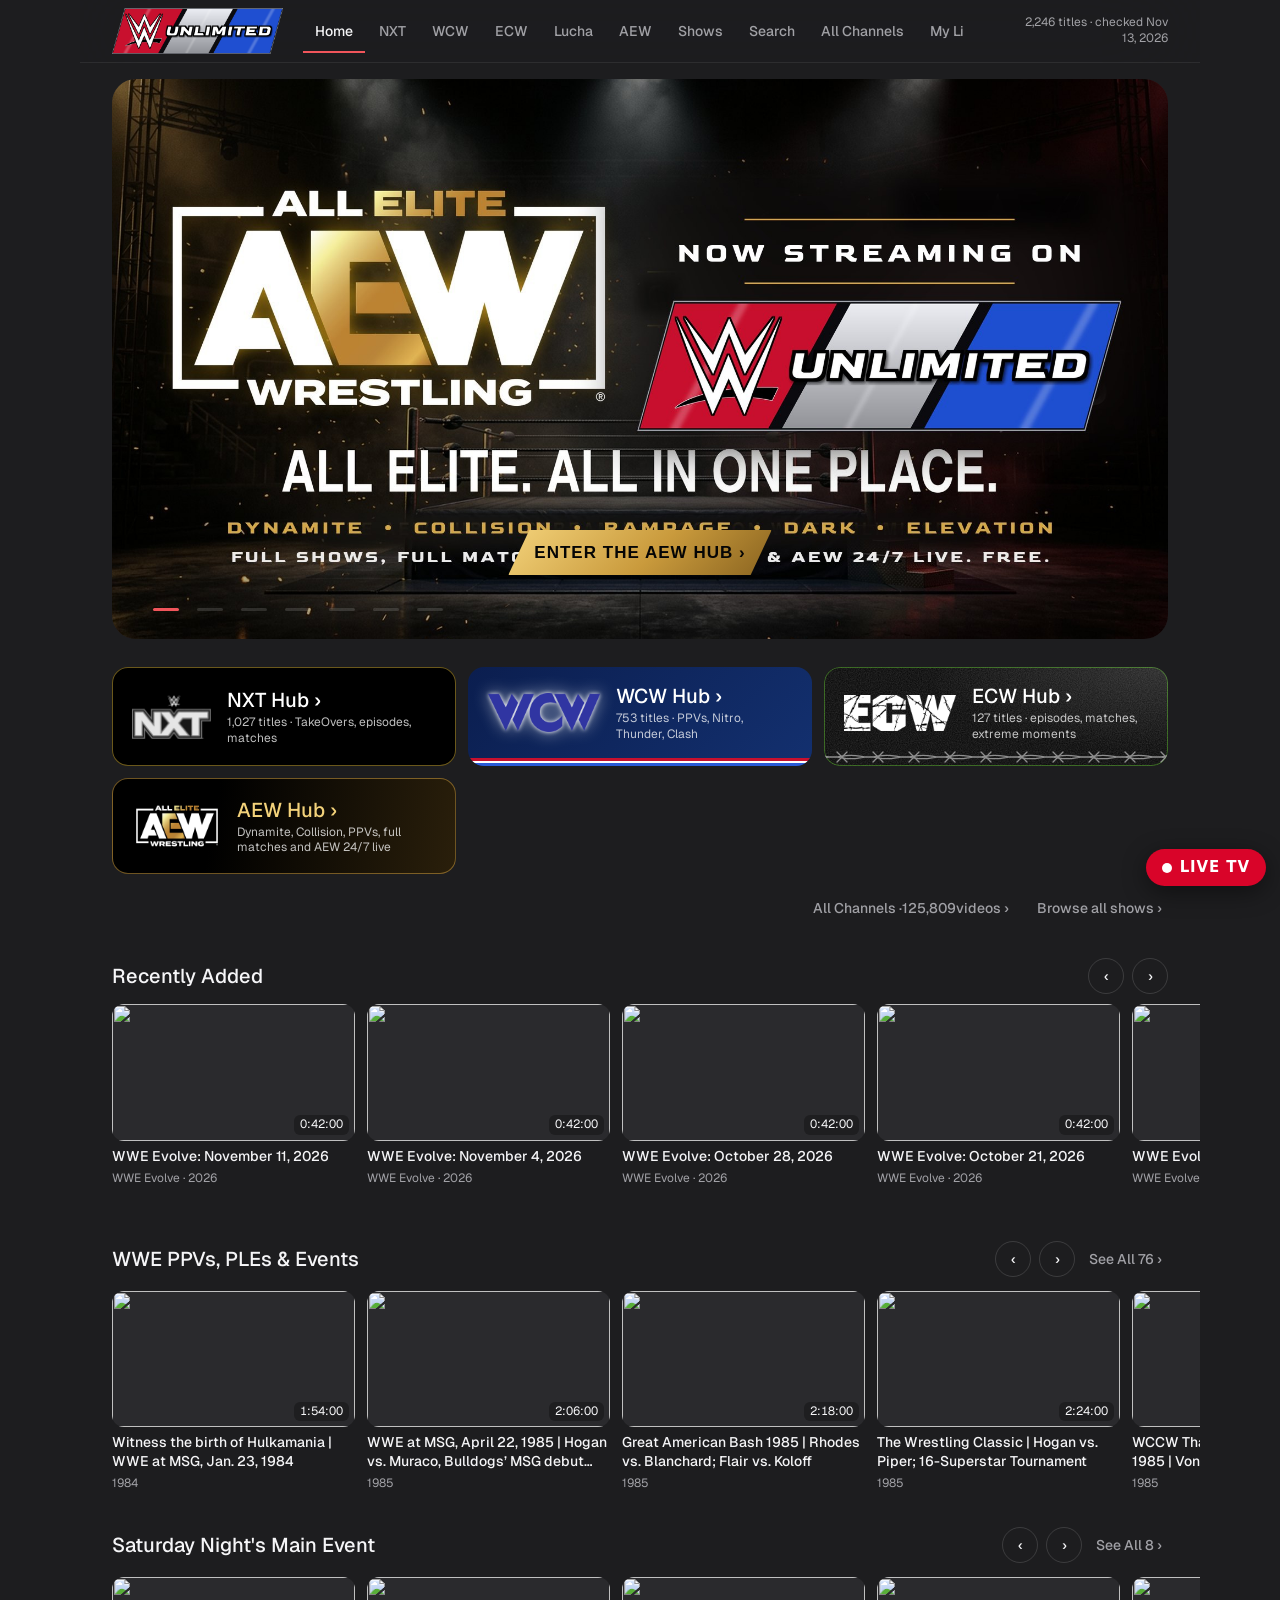
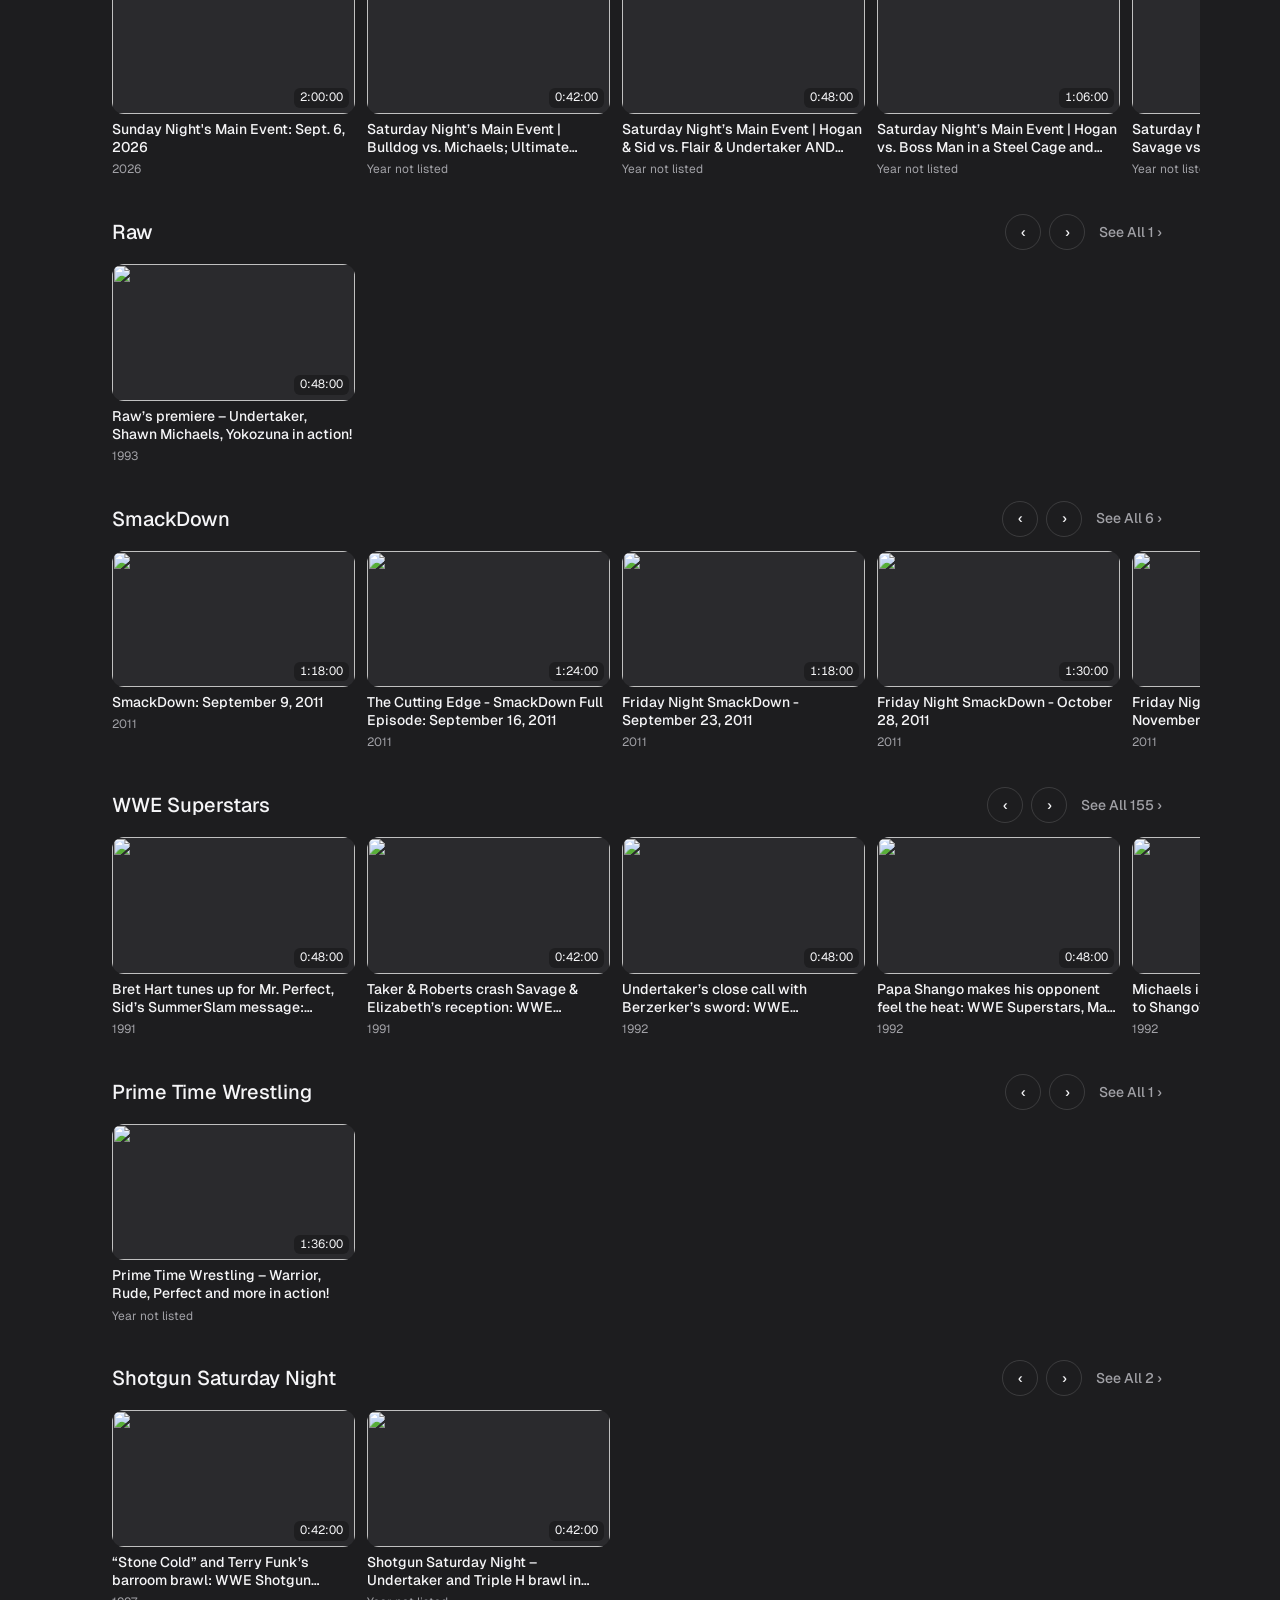
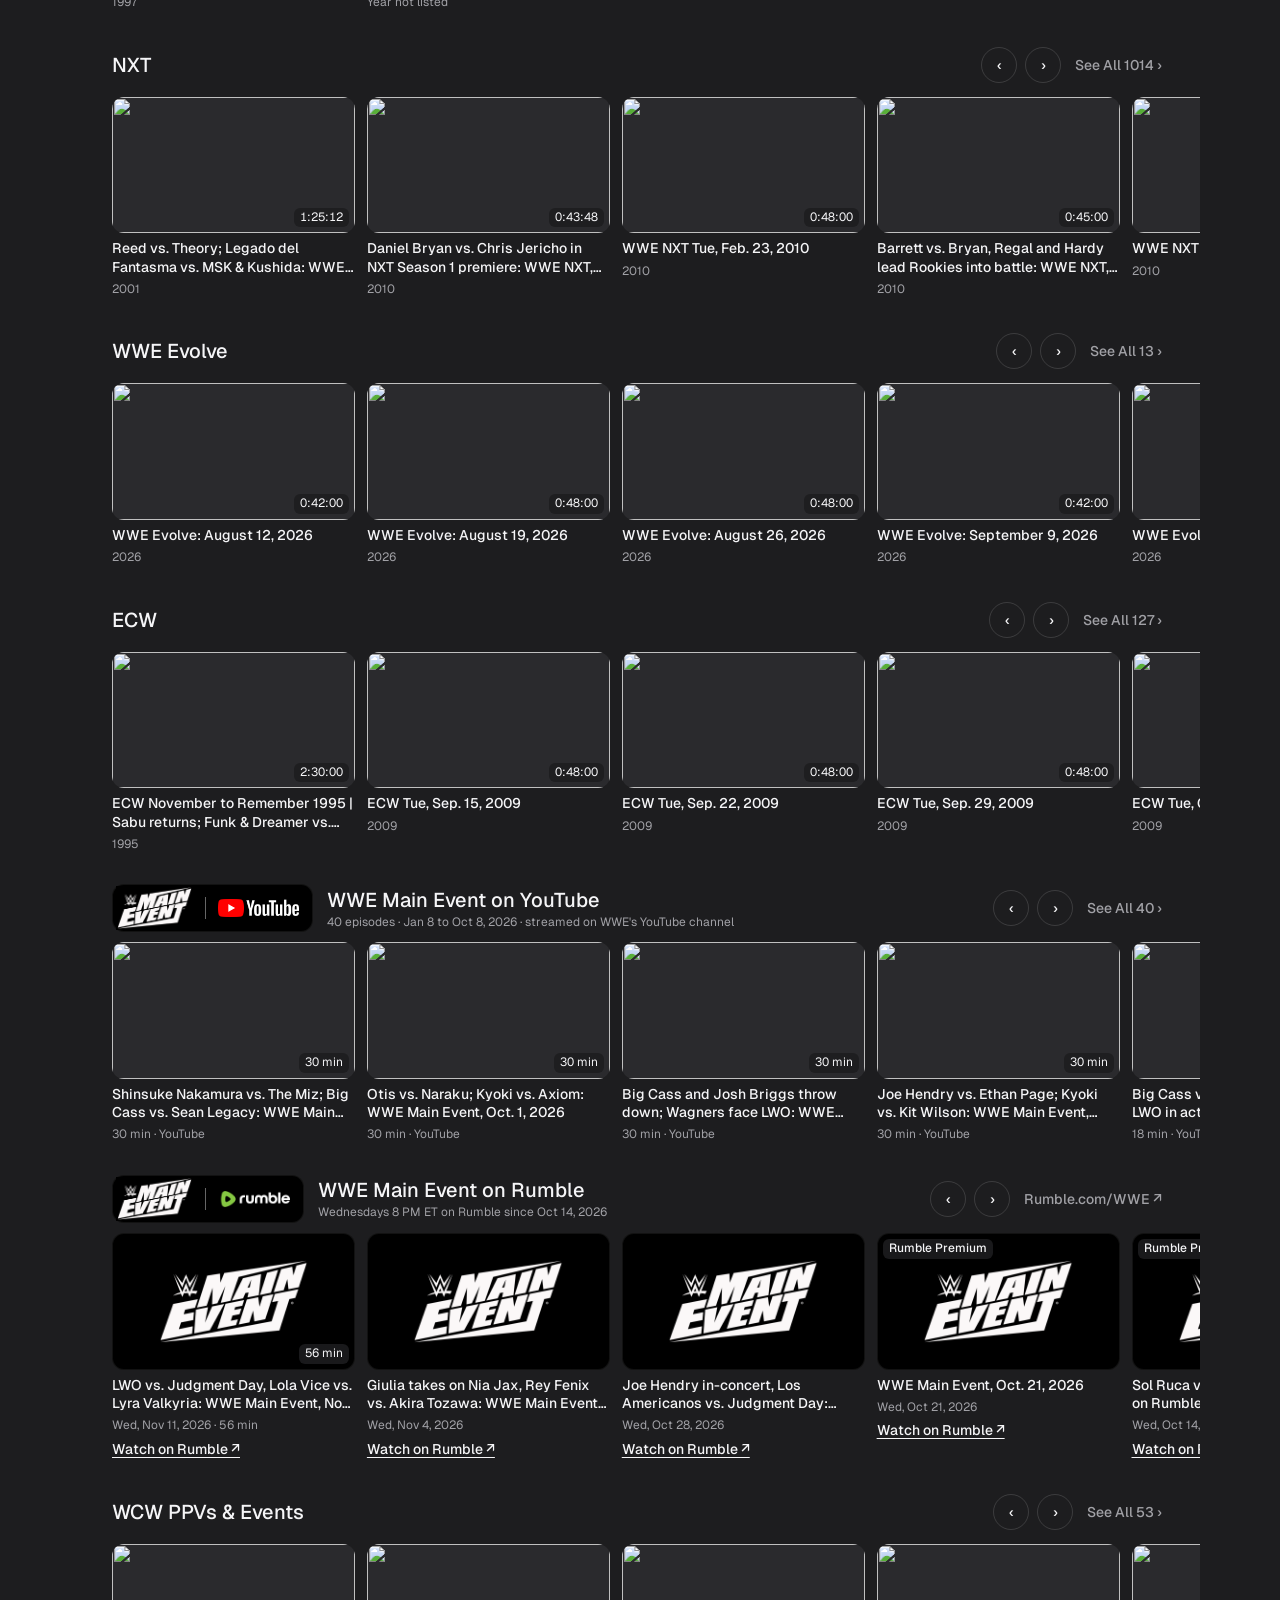
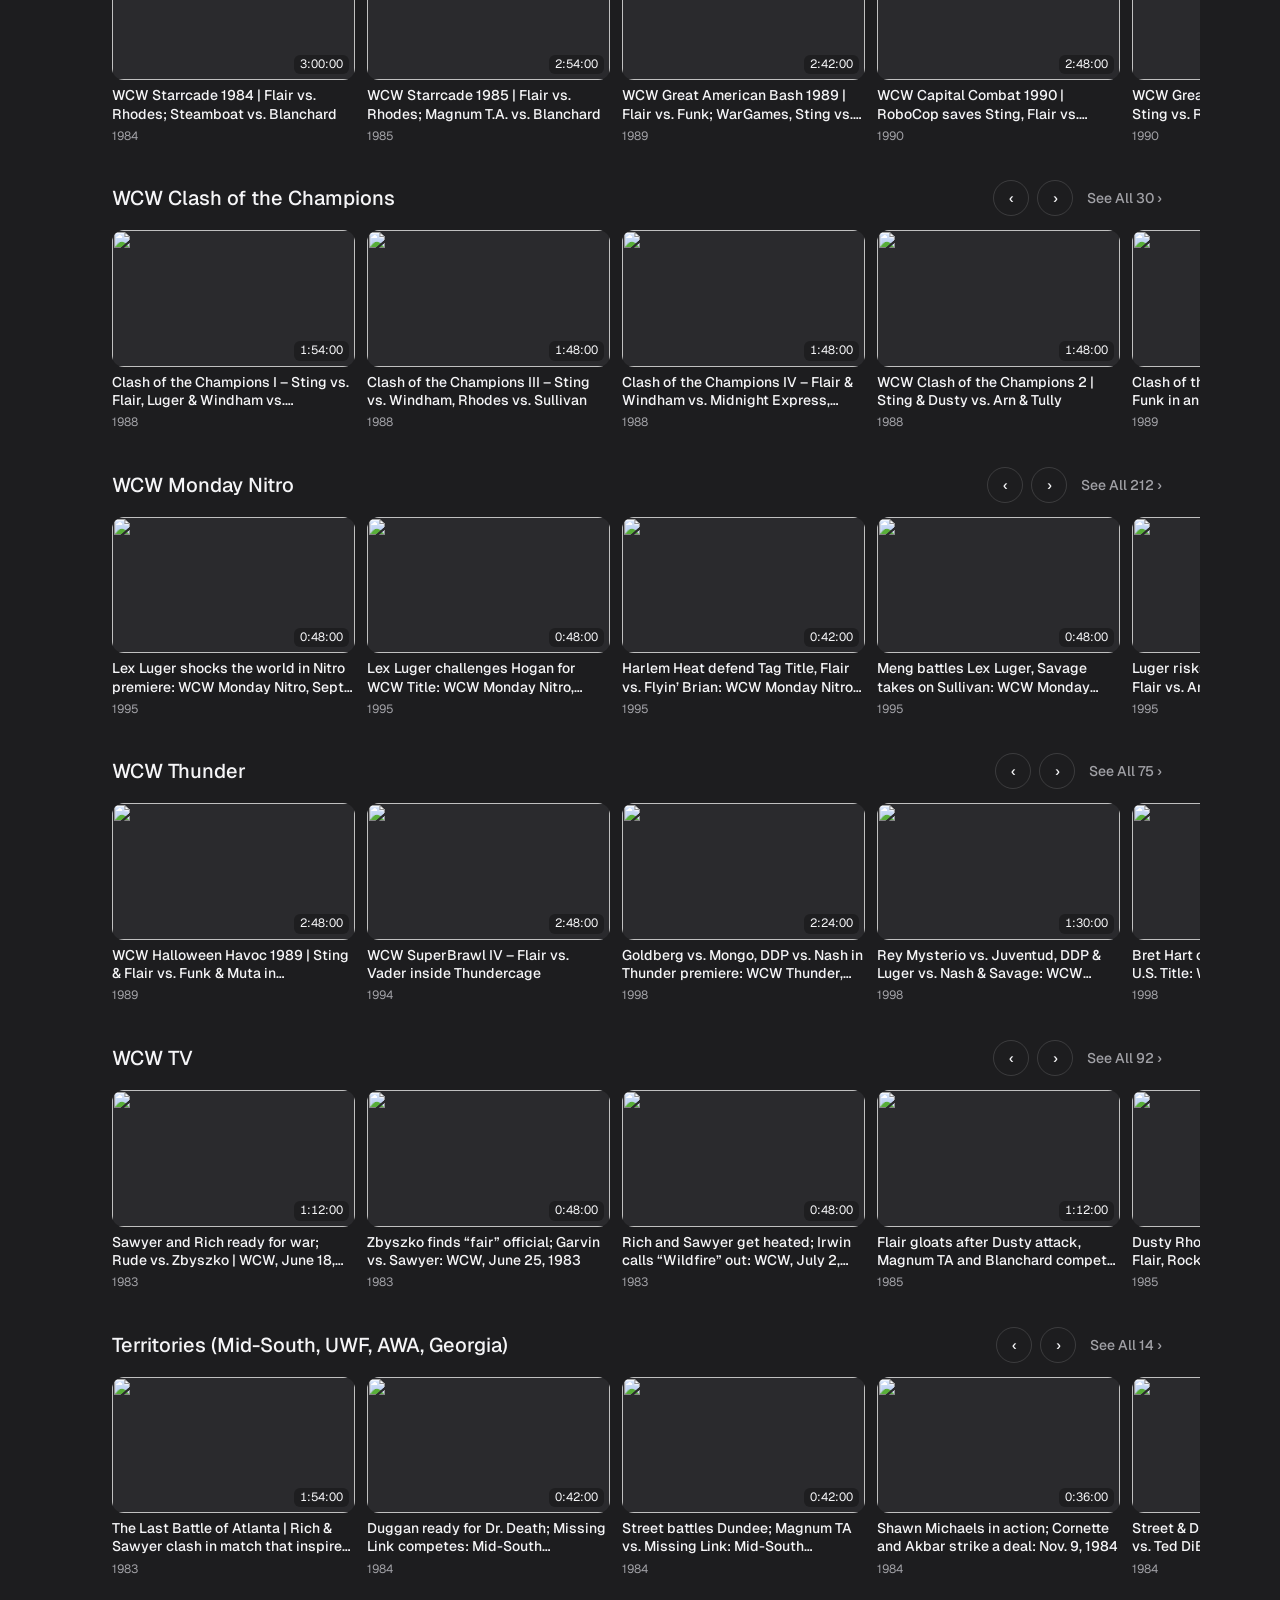
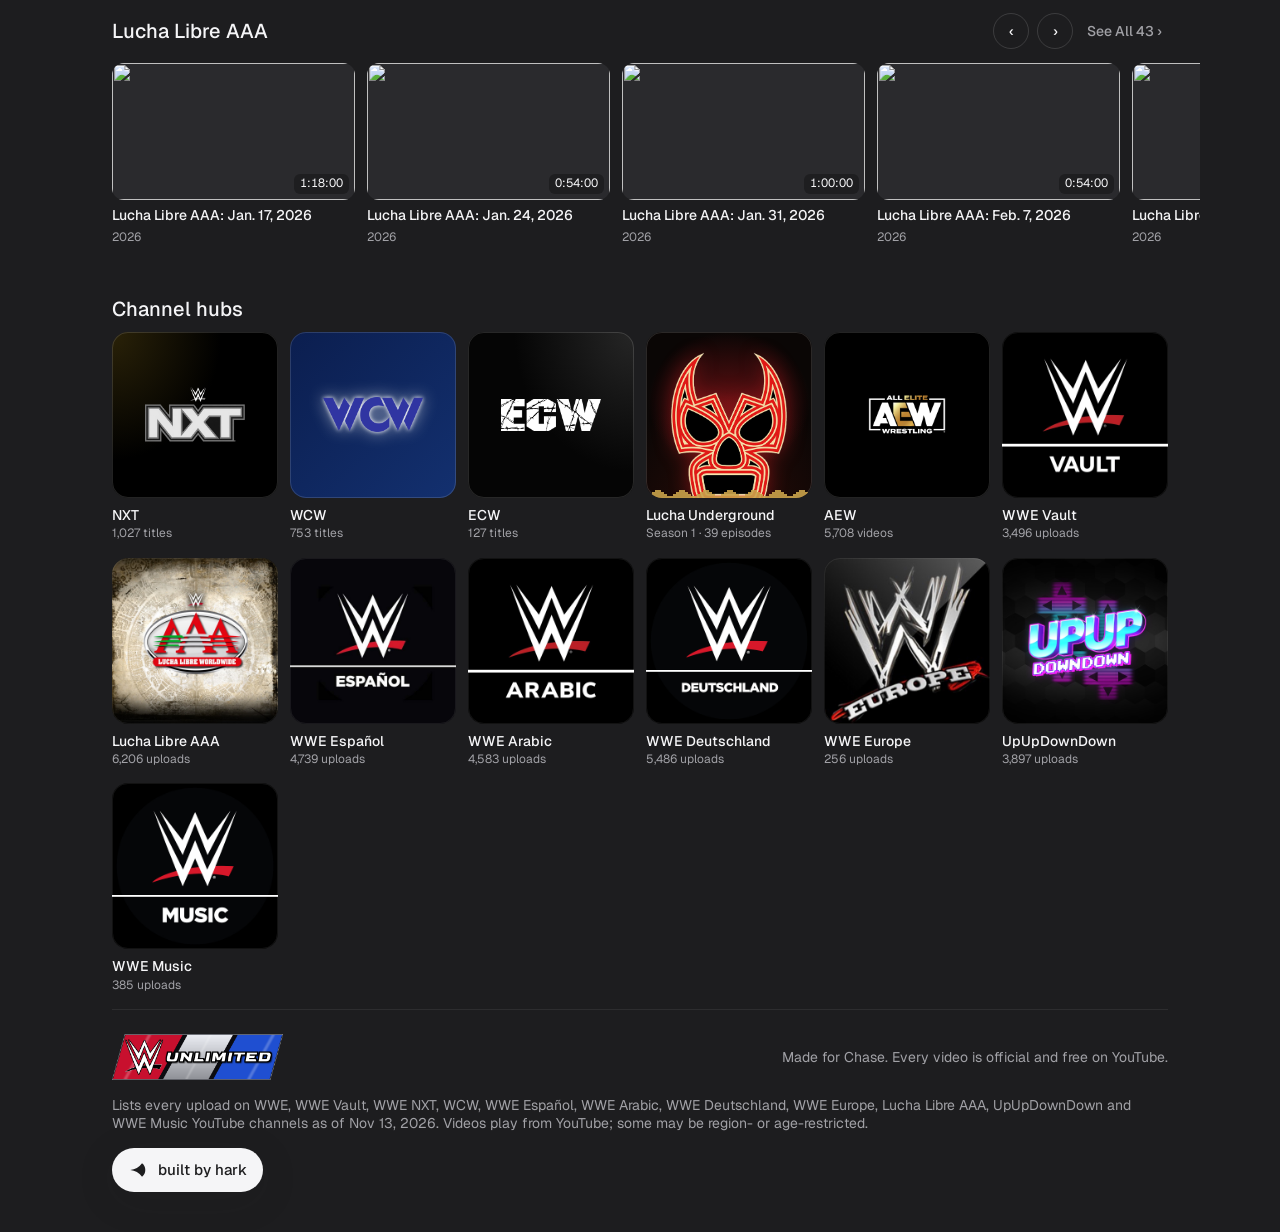
==== index.html @ 206589f8 "Update WWE Unlimited" ====
<!doctype html>
<html lang="en" data-theme="dark">
  <head>
    <meta charset="utf-8" />
    <meta name="viewport" content="width=device-width, initial-scale=1, viewport-fit=cover" />
    <title>WWE Unlimited</title>
    <link rel="icon" type="image/png" href="icon_new.png" />
    <link rel="apple-touch-icon" href="icon_new.png" />
    <link rel="apple-touch-icon" sizes="180x180" href="icon_new.png" />
    <meta name="apple-mobile-web-app-title" content="WWE Unlimited" />
    <meta name="apple-mobile-web-app-capable" content="yes" />
    <meta name="mobile-web-app-capable" content="yes" />
    <meta name="apple-mobile-web-app-status-bar-style" content="black-translucent" />
    <meta name="theme-color" content="#0b0b0f" />
    <link
      rel="manifest"
      href="data:application/manifest+json,%7B%22name%22%3A%22WWE%20Unlimited%22%2C%22short_name%22%3A%22WWE%20Unlimited%22%2C%22display%22%3A%22standalone%22%2C%22background_color%22%3A%22%230b0b0f%22%2C%22theme_color%22%3A%22%230b0b0f%22%2C%22icons%22%3A%5B%7B%22src%22%3A%22icon.png%22%2C%22sizes%22%3A%22512x512%22%2C%22type%22%3A%22image%2Fpng%22%7D%5D%7D"
    />
    <link rel="preconnect" href="https://fonts.googleapis.com" />
    <link rel="preconnect" href="https://fonts.gstatic.com" crossorigin />
    <link
      rel="stylesheet"
      href="https://fonts.googleapis.com/css2?family=Geist:wght@400;500;600&family=Geist+Mono:wght@400&display=swap"
    />
    <link rel="stylesheet" href="hark.css" />
    <link rel="stylesheet" href="hark-hero.css" />
    <style>
      :root { --x-red: var(--fill-system-red); --x-scrim: color-mix(in srgb, var(--fill-primary-on) 88%, transparent); --x-gap: clamp(16px, 4vw, 32px); }
      [hidden] { display: none !important; }
      .x-top { position: sticky; top: 0; z-index: 20; display: flex; align-items: center; gap: 20px; margin: -12px calc(var(--gutter) * -1) 0; padding: calc(env(safe-area-inset-top, 0px) + 8px) var(--gutter) 8px; background: var(--mat-agent); -webkit-backdrop-filter: var(--hark-blur); backdrop-filter: var(--hark-blur); border-bottom: 1px solid var(--stroke-secondary); }
      .x-logo { display: inline-flex; align-items: center; min-height: var(--tap); font: var(--weight-bold) 20px/1 var(--sans); letter-spacing: 0.06em; text-transform: uppercase; color: var(--x-red); text-decoration: none; white-space: nowrap; }
      .x-logo span { color: var(--text-primary); margin-right: 6px; }
      .x-wm { display: inline-flex; align-items: center; gap: 0.4em; font-weight: var(--weight-bold); letter-spacing: 0.06em; text-transform: uppercase; line-height: 1; white-space: nowrap; }
      .x-wm__img { display: block; flex: none; width: 1.6em; height: 1.6em; object-fit: contain; border-radius: 3px; }
      .x-logo .x-wm__img { width: 28px; height: 28px; }
      @media (min-width: 700px) { .x-logo .x-wm__img { width: 32px; height: 32px; } }
      .x-feat h1 .x-wm { color: var(--x-red); }
      .x-feat h1 .x-wm__img { width: 1.25em; height: 1.25em; }
      .x-foot-wm { font-size: 16px; color: var(--x-red); }
      .x-foot-wm .x-wm__img { width: 24px; height: 24px; }
      .x-nav { display: flex; gap: 2px; }
      .x-nav a { display: inline-flex; align-items: center; min-height: var(--tap); padding: 0 12px; font: var(--type-label); color: var(--text-secondary); text-decoration: none; border-radius: var(--r-s); }
      .x-nav a:hover { color: var(--text-primary); }
      .x-nav a[aria-current="page"] { color: var(--text-primary); box-shadow: inset 0 -2px 0 var(--x-red); border-radius: 0; }
      .x-count { margin-left: auto; font: var(--type-caption); color: var(--text-secondary); text-align: right; }
      .x-tabbar { display: none; }
      .x-spacer { display: none; }
      .x-view { display: grid; gap: 28px; min-width: 0; }
      /* featured hero */
      .x-feat { position: relative; min-height: clamp(400px, 52vw, 560px); display: flex; align-items: flex-end; border-radius: var(--r-l); overflow: hidden; background: var(--fill-tertiary); }
      .x-feat__bg img { position: absolute; inset: 0; width: 100%; height: 100%; object-fit: cover; opacity: 0; transition: opacity 0.9s var(--ease-out); }
      .x-feat__bg img.is-on { opacity: 1; }
      .x-feat::after { content: ""; position: absolute; inset: 0; background: linear-gradient(to top, var(--fill-primary-on) 2%, color-mix(in srgb, var(--fill-primary-on) 70%, transparent) 40%, transparent 78%), linear-gradient(to right, color-mix(in srgb, var(--fill-primary-on) 75%, transparent), transparent 65%); }
      .x-feat__copy { position: relative; z-index: 2; display: grid; gap: 10px; max-width: 620px; padding: var(--x-gap); padding-bottom: calc(var(--x-gap) + 28px); }
      .x-feat h1 { font: var(--type-display); }
      .x-tag { display: flex; align-items: center; gap: 8px; font: var(--type-tag); letter-spacing: 0.08em; text-transform: uppercase; color: var(--text-primary); }
      .x-tag::before { content: ""; flex: none; width: 3px; height: 12px; border-radius: 2px; background: var(--x-red); }
      .x-sub { font: var(--type-body); color: var(--text-secondary); }
      .x-meta { display: flex; flex-wrap: wrap; align-items: center; gap: 6px 10px; font: var(--type-small); color: var(--text-secondary); }
      .x-dots { position: absolute; z-index: 3; left: var(--x-gap); bottom: 8px; display: flex; }
      .x-dots button { display: grid; place-items: center; width: var(--tap); height: var(--tap); padding: 0; border: 0; background: none; cursor: pointer; }
      .x-dots button::before { content: ""; display: block; width: 26px; height: 3px; border-radius: 2px; background: var(--stroke-primary); }
      .x-dots button[aria-current="true"]::before { background: var(--x-red); }
      .x-acts { display: flex; flex-wrap: wrap; gap: 8px; margin-top: 6px; }
      .x-btn { display: inline-flex; align-items: center; gap: 8px; min-height: var(--tap); padding: 0 18px; border: 0; border-radius: var(--r-s); background: color-mix(in srgb, var(--fill-tertiary) 85%, transparent); color: var(--text-primary); font: var(--type-label); text-decoration: none; cursor: pointer; }
      .x-btn:hover { box-shadow: inset 0 0 0 100px var(--hover-wash); }
      .x-btn--play { background: var(--fill-primary); color: var(--text-primary-on); }
      .x-btn--play:hover { box-shadow: inset 0 0 0 100px var(--hover-wash-primary-on); }
      .x-btn:disabled { opacity: 0.4; cursor: default; box-shadow: none; }
      /* rows and cards */
      .x-shelf { display: grid; gap: 10px; min-width: 0; }
      .x-shelf__head { display: flex; align-items: center; gap: 8px; }
      .x-shelf__head h2 { font: var(--type-heading); margin-right: auto; }
      .x-see { display: inline-flex; align-items: center; min-height: var(--tap); padding: 0 6px; font: var(--type-label); color: var(--text-secondary); text-decoration: none; }
      .x-see:hover { color: var(--text-primary); }
      .x-arr { width: 36px; height: 36px; border: 1px solid var(--stroke-primary); border-radius: var(--r-pill); background: none; color: var(--text-primary); font: var(--type-label); cursor: pointer; }
      .x-arr:hover { box-shadow: inset 0 0 0 100px var(--hover-wash); }
      .x-rail { display: grid; grid-auto-flow: column; grid-auto-columns: clamp(200px, 23%, 250px); gap: 12px; overflow-x: auto; scroll-snap-type: x proximity; scrollbar-width: none; margin-inline: calc(var(--gutter) * -1); padding: 0 var(--gutter) 4px; scroll-padding-inline: var(--gutter); }
      .x-rail::-webkit-scrollbar { display: none; }
      .x-card { display: grid; gap: 6px; align-content: start; padding: 0; border: 0; background: none; color: inherit; font: inherit; text-align: left; cursor: pointer; scroll-snap-align: start; min-width: 0; }
      .x-thumb { position: relative; display: block; aspect-ratio: 16 / 9; border-radius: var(--r-s); overflow: hidden; background: var(--fill-tertiary); }
      .x-thumb img { width: 100%; height: 100%; object-fit: cover; transition: transform var(--dur-quick) var(--ease-out); }
      .x-card:hover .x-thumb img { transform: scale(1.04); }
      .x-card:hover .x-card__t { color: var(--x-red); }
      .x-rt { position: absolute; right: 6px; bottom: 6px; padding: 2px 6px; border-radius: 6px; background: var(--x-scrim); color: var(--text-primary); font: var(--type-caption); font-variant-numeric: tabular-nums; }
      .x-card__t { font: var(--type-label); display: -webkit-box; -webkit-line-clamp: 2; -webkit-box-orient: vertical; overflow: hidden; }
      .x-card__m { font: var(--type-caption); color: var(--text-secondary); }
      .x-grid { display: grid; grid-template-columns: repeat(auto-fill, minmax(200px, 1fr)); gap: 20px 12px; }
      .x-empty { padding: 32px 0; color: var(--text-secondary); }
      .x-h { font: var(--type-title); }
      /* shows */
      .x-tiles { display: grid; grid-template-columns: repeat(auto-fill, minmax(230px, 1fr)); gap: 12px; }
      .x-tile { position: relative; aspect-ratio: 16 / 9; padding: 0; border: 0; border-radius: var(--r-m); overflow: hidden; background: var(--fill-tertiary); color: var(--text-primary); text-align: left; cursor: pointer; }
      .x-tile img { position: absolute; inset: 0; width: 100%; height: 100%; object-fit: cover; }
      .x-tile::after { content: ""; position: absolute; inset: 0; background: linear-gradient(to top, var(--fill-primary-on) 5%, transparent 80%); }
      .x-tile:hover { box-shadow: inset 0 0 0 2px var(--x-red); }
      .x-tile > span { position: absolute; z-index: 1; left: 14px; right: 14px; bottom: 12px; display: grid; gap: 2px; font: var(--type-body-strong); }
      .x-tile small { font: var(--type-caption); color: var(--text-secondary); }
      /* show page */
      .x-banner { position: relative; min-height: 280px; display: flex; align-items: flex-end; border-radius: var(--r-l); overflow: hidden; background: var(--fill-tertiary); }
      .x-banner > img { position: absolute; inset: 0; width: 100%; height: 100%; object-fit: cover; }
      .x-banner::after { content: ""; position: absolute; inset: 0; background: linear-gradient(to top, var(--fill-primary-on) 5%, color-mix(in srgb, var(--fill-primary-on) 50%, transparent) 55%, transparent); }
      .x-banner__copy { position: relative; z-index: 1; display: grid; gap: 8px; padding: var(--x-gap); }
      .x-banner h1 { font: var(--type-display); }
      .x-chips { display: flex; gap: 6px; overflow-x: auto; scrollbar-width: none; padding-bottom: 2px; }
      .x-chips::-webkit-scrollbar { display: none; }
      .x-chip { flex: none; min-height: 36px; padding: 6px 14px; border: 1px solid var(--stroke-primary); border-radius: var(--r-pill); background: none; color: var(--text-primary); font: var(--type-tag); white-space: nowrap; cursor: pointer; }
      .x-chip:hover { box-shadow: inset 0 0 0 100px var(--hover-wash); }
      .x-chip[aria-pressed="true"] { background: var(--x-red); border-color: var(--x-red); color: var(--fill-primary-on); }
      .x-eps { list-style: none; margin: 0; padding: 0; display: grid; gap: 2px; }
      .x-ep { display: flex; align-items: center; gap: 6px; padding-right: 8px; border-radius: var(--r-m); }
      .x-ep:hover { background: var(--fill-tertiary); }
      .x-ep__main { flex: 1; min-width: 0; display: flex; align-items: center; gap: 14px; padding: 8px; border: 0; background: none; color: inherit; font: inherit; text-align: left; cursor: pointer; }
      .x-ep__n { flex: none; width: 28px; font: var(--type-label); color: var(--text-secondary); text-align: right; font-variant-numeric: tabular-nums; }
      .x-ep .x-thumb { flex: none; width: clamp(120px, 18vw, 180px); border-radius: 10px; }
      .x-ep__b { flex: 1; min-width: 0; display: grid; gap: 4px; }
      .x-ep__p { flex: none; display: grid; place-items: center; width: 36px; height: 36px; border-radius: var(--r-pill); background: var(--fill-primary); color: var(--text-primary-on); font-size: 12px; }
      .x-ic { flex: none; width: var(--tap); height: var(--tap); border: 1px solid var(--stroke-primary); border-radius: var(--r-pill); background: none; color: var(--text-primary); font: var(--type-label); cursor: pointer; }
      .x-ic:hover { box-shadow: inset 0 0 0 100px var(--hover-wash); }
      .x-search { width: 100%; min-height: 52px; padding: 0 18px; border: 1px solid var(--stroke-primary); border-radius: var(--r-m); background: var(--fill-tertiary); color: var(--text-primary); font: var(--type-body); }
      .x-search::placeholder { color: var(--text-secondary); }
      .x-search:focus { outline: 2px solid var(--x-red); outline-offset: 0; }
      .x-filters { display: grid; gap: 8px; }
      /* info sheet */
      .x-sheet { position: fixed; inset: 0; z-index: 90; display: grid; align-items: end; justify-items: center; }
      .x-sheet__scrim { position: absolute; inset: 0; background: color-mix(in srgb, var(--fill-primary-on) 72%, transparent); -webkit-backdrop-filter: blur(6px); backdrop-filter: blur(6px); }
      .x-sheet__panel { position: relative; width: min(100%, 860px); max-height: 92vh; overflow-y: auto; border: 1px solid var(--stroke-secondary); border-bottom: 0; border-radius: var(--r-l) var(--r-l) 0 0; background: var(--fill-primary-on); box-shadow: var(--hark-shadow); animation: x-up 260ms var(--ease-out); }
      @keyframes x-up { from { transform: translateY(48px); opacity: 0; } }
      .x-sheet__art { position: relative; aspect-ratio: 16 / 9; max-height: 48vh; overflow: hidden; }
      .x-sheet__art img { width: 100%; height: 100%; object-fit: cover; }
      .x-sheet__art::after { content: ""; position: absolute; inset: 0; background: linear-gradient(to top, var(--fill-primary-on) 3%, transparent 55%); }
      .x-x { position: absolute; z-index: 2; top: 12px; right: 12px; width: var(--tap); height: var(--tap); border: 0; border-radius: var(--r-pill); background: var(--mat-agent); color: var(--text-primary); font: var(--type-heading); line-height: 1; cursor: pointer; }
      .x-sheet__body { position: relative; z-index: 1; display: grid; gap: 12px; margin-top: -48px; padding: 0 var(--x-gap) calc(env(safe-area-inset-bottom, 0px) + 32px); min-width: 0; }
      .x-sheet__body h2 { font: var(--type-title); }
      .x-sheet__body h3 { font: var(--type-heading); margin-top: 16px; }
      .x-sheet .x-rail { margin-inline: calc(var(--x-gap) * -1); padding-inline: var(--x-gap); scroll-padding-inline: var(--x-gap); grid-auto-columns: 200px; }
      /* player */
      .x-player { position: fixed; inset: 0; z-index: 100; overflow-y: auto; background: var(--fill-primary-on); display: grid; justify-items: center; align-content: start; padding: calc(env(safe-area-inset-top, 0px) + 8px) 0 calc(env(safe-area-inset-bottom, 0px) + 32px); }
      .x-pl { width: min(100%, 1100px); display: grid; gap: 14px; min-width: 0; }
      .x-pl__top { display: flex; align-items: center; gap: 12px; padding-inline: var(--gutter); min-width: 0; }
      .x-pl__top > div { min-width: 0; }
      .x-pl__top h2 { font: var(--type-body-strong); overflow-wrap: anywhere; }
      .x-back { flex: none; width: var(--tap); height: var(--tap); border: 0; border-radius: var(--r-pill); background: var(--fill-tertiary); color: var(--text-primary); font: var(--type-heading); line-height: 1; cursor: pointer; }
      .x-back:hover { box-shadow: inset 0 0 0 100px var(--hover-wash); }
      .x-screen { display: flex; flex-direction: column; background: var(--fill-primary-on); }
      .x-stage { position: relative; aspect-ratio: 16 / 9; background: var(--fill-tertiary); overflow: hidden; }
      .x-stage iframe { position: absolute; inset: 0; width: 100%; height: 100%; border: 0; }
      .x-screen:fullscreen .x-stage, .x-player.is-theater .x-stage { flex: 1; aspect-ratio: auto; border-radius: 0; }
      .x-player.is-theater .x-screen { position: fixed; inset: 0; z-index: 5; }
      .x-pl__nav { display: flex; flex-wrap: wrap; align-items: center; gap: 8px 10px; padding-inline: var(--gutter); }
      .x-pl__yt { margin-left: auto; font: var(--type-small); }
      .x-note { padding-inline: var(--gutter); font: var(--type-small); color: var(--x-red); }
      .x-up { display: flex; align-items: center; gap: 14px; margin-inline: var(--gutter); padding: 12px; border-radius: var(--r-m); background: var(--fill-tertiary); }
      .x-up .x-thumb { flex: none; width: clamp(120px, 20vw, 200px); border-radius: 10px; }
      .x-up__b { flex: 1; min-width: 0; display: grid; gap: 4px; }
      .x-up__b .x-card__t { font: var(--type-body-strong); }
      @media (min-width: 700px) { .x-stage { border-radius: var(--r-m); } .x-screen { margin-inline: var(--gutter); } }
      @media (max-width: 699px) {
        .x-nav, .x-arr { display: none; }
        .x-tabbar { position: fixed; left: 0; right: 0; bottom: 0; z-index: 30; display: grid; grid-template-columns: repeat(4, 1fr); padding: 4px 4px calc(env(safe-area-inset-bottom, 0px) + 4px); background: var(--mat-agent); -webkit-backdrop-filter: var(--hark-blur); backdrop-filter: var(--hark-blur); border-top: 1px solid var(--stroke-secondary); }
        .x-tabbar a { display: grid; justify-items: center; align-content: center; gap: 2px; min-height: 52px; font: var(--type-caption); color: var(--text-secondary); text-decoration: none; }
        .x-tabbar svg { width: 22px; height: 22px; }
        .x-tabbar a[aria-current="page"] { color: var(--text-primary); }
        .x-tabbar a[aria-current="page"] svg { color: var(--x-red); }
        .x-spacer { display: block; height: 72px; }
        .x-rail { grid-auto-columns: 64%; }
        .x-grid { grid-template-columns: repeat(auto-fill, minmax(150px, 1fr)); }
        .x-chip { min-height: var(--tap); }
        .x-ep__n { display: none; }
        .x-ep__main { gap: 10px; padding: 6px 0; }
        .x-ep__p { display: none; }
        .x-feat__copy { padding-bottom: calc(var(--x-gap) + 32px); }
        .x-pl__yt { margin-left: 0; flex-basis: 100%; }
        .x-pl__nav .x-btn { flex: 1; justify-content: center; }
      }
      @media (prefers-reduced-motion: reduce) { .x-sheet__panel { animation: none; } .x-feat__bg img, .x-thumb img { transition: none; } }
      /* hubs: brand colors requested by the owner */
      body[data-hub="nxt"] { --x-red: #d4af37; }
      body[data-hub="wcw"] { --x-red: #e0313f; }
      .x-feat [data-h="title"] { font: var(--type-display); }
      .x-hub { position: relative; display: grid; gap: 8px; padding: clamp(20px, 4vw, 32px) var(--x-gap); border-radius: var(--r-l); overflow: hidden; color: #fff; }
      .x-hub__mark { justify-self: start; font: var(--weight-bold) clamp(56px, 11vw, 112px)/0.9 var(--sans); letter-spacing: -0.03em; }
      .x-hub__sub { font: var(--type-small); color: rgba(255, 255, 255, 0.75); }
      .x-hub--nxt { background: radial-gradient(120% 140% at 0% 0%, #2a2208, #000 55%); box-shadow: inset 0 0 0 1px rgba(212, 175, 55, 0.45); }
      .x-hub--nxt .x-hub__mark { color: #d4af37; }
      .x-hub--wcw { background: linear-gradient(135deg, #0b1e4f, #13306f); padding-bottom: calc(clamp(20px, 4vw, 32px) + 12px); }
      .x-hub__mark { line-height: 0; }
      .x-hub__mark img { display: block; height: clamp(56px, 11vw, 112px); width: auto; max-width: min(100%, 420px); object-fit: contain; }
      .x-hub--wcw::after, .x-promo--wcw::after { content: ""; position: absolute; left: 0; right: 0; bottom: 0; height: 12px; background: linear-gradient(to bottom, #c8102e 0 33%, #fff 33% 66%, #2a5bd7 66%); }
      .x-promos { display: grid; grid-template-columns: repeat(3, minmax(0, 1fr)); gap: 12px; }
      .x-promo { position: relative; overflow: hidden; display: flex; align-items: center; gap: 16px; min-height: 96px; padding: 16px 20px; border-radius: var(--r-m); color: #fff; text-decoration: none; }
      .x-promo:hover { box-shadow: inset 0 0 0 2px var(--promo, #fff); }
      .x-promo__mark { flex: none; display: block; height: 44px; width: auto; max-width: 112px; object-fit: contain; }
      .x-promo__b { display: grid; gap: 2px; min-width: 0; }
      .x-promo__b strong { font: var(--type-heading); }
      .x-promo__b small { font: var(--type-caption); color: rgba(255, 255, 255, 0.75); }
      .x-promo--nxt { --promo: #d4af37; background: #000; box-shadow: inset 0 0 0 1px rgba(212, 175, 55, 0.5); }
      .x-promo--wcw { --promo: #c8102e; background: linear-gradient(135deg, #0b1e4f, #13306f); padding-bottom: 24px; }
      .x-promo--wcw::after { height: 8px; }
      .x-browse { display: flex; justify-content: flex-end; margin-top: -16px; }
      /* real logos: ECW is black art, WCW royal blue, NXT light grey */
      .x-logo--ecw { filter: invert(1); }
      .x-logo--wcw { filter: drop-shadow(0 0 2px #fff) drop-shadow(0 0 8px rgba(255, 255, 255, 0.5)); }
      .x-tl { display: block; height: 22px; width: auto; max-width: 52px; object-fit: contain; opacity: 0.7; }
      .x-tabbar a[aria-current="page"] .x-tl { opacity: 1; }
      .x-tabbar a[aria-current="page"] { box-shadow: inset 0 2px 0 var(--x-red); }
      .x-tabbar .x-logo--wcw { filter: drop-shadow(0 0 1px #fff) drop-shadow(0 0 4px rgba(255, 255, 255, 0.5)); }
      /* ECW: black, gritty grey grain, toxic green accent, barbed wire */
      body[data-hub="ecw"] { --x-red: #7cff3a; }
      .x-hub--ecw, .x-promo--ecw { background-color: #050505; background-image: url("data:image/svg+xml,%3Csvg xmlns='http://www.w3.org/2000/svg' width='160' height='160'%3E%3Cfilter id='n'%3E%3CfeTurbulence type='fractalNoise' baseFrequency='.9' numOctaves='3' stitchTiles='stitch'/%3E%3CfeColorMatrix values='0 0 0 0 .5 0 0 0 0 .5 0 0 0 0 .5 0 0 0 .22 0'/%3E%3C/filter%3E%3Crect width='100%25' height='100%25' filter='url(%23n)'/%3E%3C/svg%3E"), radial-gradient(120% 140% at 100% 0%, #262626, #050505 60%); box-shadow: inset 0 0 0 1px rgba(124, 255, 58, 0.35); }
      .x-hub--ecw { padding-bottom: calc(clamp(20px, 4vw, 32px) + 14px); }
      .x-hub--ecw .x-hub__sub strong { color: #7cff3a; font-weight: var(--weight-medium); }
      .x-hub--ecw::after, .x-promo--ecw::after { content: ""; position: absolute; left: 0; right: 0; bottom: 4px; height: 14px; opacity: 0.85; background: url("data:image/svg+xml,%3Csvg xmlns='http://www.w3.org/2000/svg' width='36' height='14' fill='none' stroke='%23a3a3a3' stroke-width='1.3' stroke-linecap='round'%3E%3Cpath d='M0 6.2Q9 8 18 6.2T36 6.2M0 7.8Q9 6 18 7.8T36 7.8'/%3E%3Cpath d='M13 2l10 10M13 12l10-10'/%3E%3C/svg%3E") 0 0 / 36px 14px repeat-x; }
      .x-promo--ecw { --promo: #7cff3a; padding-bottom: 24px; }
      .x-promo--ecw::after { bottom: 2px; }
      .x-mine { display: none; flex: none; place-items: center; width: var(--tap); height: var(--tap); border-radius: var(--r-pill); color: var(--text-primary); text-decoration: none; }
      .x-mine svg { width: 22px; height: 22px; }
      .x-mine[aria-current="page"] { color: var(--x-red); }
      @media (max-width: 699px) { .x-tabbar { grid-template-columns: repeat(5, 1fr) !important; } .x-mine { display: grid; } .x-count { margin-left: auto; } }
      @media (max-width: 900px) { .x-promos { grid-template-columns: 1fr; } .x-promo { min-height: 80px; } }
      /* Survivor Series poster slide: keep the poster's right half (logo, date) clear */
      .x-feat.is-poster::after { background: linear-gradient(to right, var(--fill-primary-on) 0%, color-mix(in srgb, var(--fill-primary-on) 70%, transparent) 26%, transparent 50%); }
      .x-feat.is-poster .x-feat__copy { max-width: 46%; }
      .x-feat.is-poster [data-h="title"] { font: var(--type-title); font-weight: var(--weight-medium); }
      .x-feat__bg img.x-poster { object-position: right center; }
      @media (max-width: 699px) {
        .x-feat.is-poster { min-height: 0; padding-top: 56.25%; }
        .x-feat.is-poster .x-feat__bg img { bottom: auto; height: auto; aspect-ratio: 16 / 9; }
        .x-feat.is-poster::after { background: linear-gradient(to bottom, transparent 70%, var(--fill-primary-on)); }
        .x-feat.is-poster .x-feat__copy { max-width: none; }
      }
      .x-browse { gap: 4px 16px; flex-wrap: wrap; }
      .x-nav { min-width: 0; overflow-x: auto; scrollbar-width: none; }
      .x-nav::-webkit-scrollbar { display: none; }
      .x-nav a { flex: none; white-space: nowrap; }
      @media (min-width: 700px) and (max-width: 1099px) { .x-count { display: none; } .x-top { gap: 8px; } .x-nav a { padding: 0 8px; } }
      /* playlist view */
      .x-ssposter { position: relative; aspect-ratio: 16 / 9; border-radius: var(--r-l); overflow: hidden; background: var(--fill-tertiary); }
      .x-ssposter img { width: 100%; height: 100%; object-fit: cover; }
      .x-sshead { display: grid; gap: 10px; }
      .x-sshead h1 { font: var(--type-display); }
      .x-secnav { margin-top: 4px; }
      .x-sec { display: grid; gap: 8px; scroll-margin-top: 80px; }
      .x-sec .x-shelf__head h2 small { font: var(--type-label); color: var(--text-secondary); margin-left: 8px; }
      /* all channels */
      .x-lib-bar { display: grid; gap: 10px; }
      .x-lib-row { display: flex; flex-wrap: wrap; align-items: center; gap: 8px 16px; }
      .x-lib-row .x-chips { flex-wrap: wrap; overflow: visible; }
      .x-lt { position: absolute; left: 6px; top: 6px; padding: 2px 6px; border-radius: 6px; background: var(--x-scrim); color: var(--text-primary); font: var(--type-tag); }
      .x-lt--live { background: var(--x-red); color: var(--fill-primary-on); }
      .x-status { display: flex; align-items: center; gap: 10px; min-height: 24px; }
      .x-spin { width: 14px; height: 14px; border: 2px solid var(--stroke-primary); border-top-color: var(--x-red); border-radius: 50%; animation: x-spin 0.8s linear infinite; }
      @keyframes x-spin { to { transform: rotate(360deg); } }
      @media (prefers-reduced-motion: reduce) { .x-spin { animation: none; } }
      @media (max-width: 699px) { .x-tabbar { grid-template-columns: repeat(6, 1fr) !important; } }
      /* channel hubs: square logo badges */
      .x-chans { display: grid; grid-template-columns: repeat(auto-fill, minmax(150px, 1fr)); gap: 16px 12px; min-width: 0; }
      .x-chan { display: grid; gap: 8px; align-content: start; min-width: 0; color: var(--text-primary); text-decoration: none; }
      .x-chan__logo { display: block; width: 100%; aspect-ratio: 1; object-fit: cover; border-radius: var(--r-m); background: var(--fill-tertiary); box-shadow: inset 0 0 0 1px var(--stroke-secondary); outline: 1px solid var(--stroke-secondary); outline-offset: -1px; transition: transform var(--dur-quick) var(--ease-out); }
      .x-chan:hover .x-chan__logo { transform: scale(1.03); outline: 2px solid var(--x-red); outline-offset: 2px; }
      .x-chan__b { display: grid; gap: 2px; min-width: 0; }
      .x-chan__b strong { font: var(--type-label); font-weight: var(--weight-medium); overflow-wrap: anywhere; }
      .x-chan__b small { font: var(--type-caption); color: var(--text-secondary); }
      .x-chhead { display: flex; flex-wrap: wrap; align-items: center; gap: 16px 24px; min-width: 0; }
      .x-chhead img { flex: none; width: clamp(88px, 16vw, 144px); aspect-ratio: 1; object-fit: cover; border-radius: var(--r-l); outline: 1px solid var(--stroke-secondary); outline-offset: -1px; }
      .x-chhead__b { flex: 1 1 260px; min-width: 0; display: grid; gap: 8px; }
      .x-chhead h1 { font: var(--type-display); overflow-wrap: anywhere; }
      button.x-see { border: 0; background: none; cursor: pointer; }
      .x-chan__mark { display: grid; place-items: center; padding: 20%; overflow: hidden; }
      .x-chan__mark img { width: 100%; height: 100%; object-fit: contain; }
      .x-chan__mark--nxt { background: radial-gradient(120% 140% at 0% 0%, #2a2208, #000 55%); }
      .x-chan__mark--wcw { background: linear-gradient(135deg, #0b1e4f, #13306f); }
      .x-chan__mark--ecw { background: radial-gradient(120% 140% at 100% 0%, #262626, #050505 60%); }
      @media (max-width: 699px) { .x-chans { grid-template-columns: repeat(auto-fill, minmax(100px, 1fr)); gap: 14px 10px; } }
      /* Main Event: YouTube and Rumble sections */
      .x-me__head { display: flex; flex-wrap: wrap; align-items: center; gap: 10px 14px; min-width: 0; }
      .x-me__lock { flex: none; display: inline-flex; align-items: center; gap: 12px; height: 48px; padding: 0 14px 0 4px; border-radius: var(--r-s); background: #000; box-shadow: inset 0 0 0 1px var(--stroke-secondary); }
      .x-me__lock img { display: block; width: auto; object-fit: contain; }
      .x-me__lock .x-me__logo { height: 44px; }
      .x-me__lock .x-me__plat { height: 18px; max-width: 96px; }
      .x-me__div { width: 1px; height: 22px; background: rgba(255, 255, 255, 0.4); }
      .x-me__b { flex: 1 1 220px; min-width: 0; display: grid; gap: 2px; }
      .x-me__b h2 { font: var(--type-heading); overflow-wrap: anywhere; }
      .x-me__b p { font: var(--type-caption); color: var(--text-secondary); }
      .x-me__acts { display: flex; flex-wrap: wrap; align-items: center; gap: 8px; }
      a.x-card { text-decoration: none; }
      .x-thumb.x-me__art { display: grid; place-items: center; background: #000; box-shadow: inset 0 0 0 1px var(--stroke-secondary); }
      .x-thumb.x-me__art img { width: 64%; height: 64%; object-fit: contain; }
      .x-me__cta { font: var(--type-label); color: var(--text-primary); text-decoration: underline; text-underline-offset: 3px; }
      .x-card:hover .x-me__cta { color: var(--x-red); }
      .x-me-view .x-grid { min-width: 0; }
      @media (max-width: 699px) { .x-me__lock { height: 44px; } .x-me__lock .x-me__logo { height: 40px; } .x-me__lock .x-me__plat { height: 16px; } }
      /* CW:wwe_cw */
      .x-cw__head { margin-right: auto; }
      .x-cw__head h2 { margin: 0; }
      .x-cw__head p { margin: 2px 0 0; font: var(--type-body); color: var(--text-secondary); }
      .x-cw__it { position: relative; display: grid; scroll-snap-align: start; min-width: 0; }
      .x-cw__bar { position: absolute; left: 0; right: 0; bottom: 0; height: 4px; background: rgba(0, 0, 0, .55); z-index: 2; }
      .x-cw__bar i { display: block; height: 100%; background: var(--x-red, #e10600); }
      .x-cw__x { position: absolute; top: 6px; right: 6px; z-index: 3; width: 28px; height: 28px; padding: 0; border-radius: 50%; border: 1px solid rgba(255, 255, 255, .7); background: rgba(0, 0, 0, .72); color: #fff; font: 700 16px/1 sans-serif; cursor: pointer; }
      .x-cw__x:hover, .x-cw__x:focus-visible { background: #000; }
    </style>
      <link rel="stylesheet" id="lu-css" href="lucha.css" />
  <style id="aew-css">.x-feat.is-art .x-feat__copy{visibility:hidden}.x-feat.is-art::after{background:none}.x-feat.is-art .eotn-strap{display:none}</style>
      <link rel="stylesheet" id="aw-css" href="aew.css" />
  <style id="brand-css">.x-wm__logo{display:block;height:40px;width:auto;max-width:62vw}@media(min-width:900px){.x-wm__logo{height:46px}}</style>
<script id="eotn-data">window.EOTN_EVENTS=[[1794790800, "n5xNQPgR4Fg", "WWE Backlash 2008", 10132], [1794877200, "kJRzqQwZ7po", "WCW Halloween Havoc 1998", 11287], [1794963600, "uAUkvxxbNdM", "WWE NXT Feb. 23 & Mar. 2, 2010 Back-to-Back \u00b7 Part 1: Feb. 23", 2773], [1794966373, "Pr5_wHR2nyQ", "WWE NXT Feb. 23 & Mar. 2, 2010 Back-to-Back \u00b7 Part 2: Mar. 2", 2773], [1795050000, "8wgfRDzr-ZM", "WWE Starrcade 2018", 9246]];</script>
<style id="eotn-hero-css">.x-feat__bg img.x-eotn{object-position:center}.x-feat [data-h="tag"].is-eotn{color:#d4a017;letter-spacing:.14em}.x-feat .pill.is-live{background:#d90429;color:#fff}.eotn-strap{position:absolute;top:clamp(12px,2.2vw,22px);right:clamp(12px,2.2vw,22px);z-index:3;display:flex;align-items:stretch;font-family:Impact,"Arial Black","Helvetica Neue",Arial,sans-serif;text-transform:uppercase;font-style:italic;line-height:1;box-shadow:0 6px 22px rgba(0,0,0,.55);transform:skewX(-8deg);pointer-events:none}.eotn-strap[hidden]{display:none}.eotn-strap span{padding:.5em .75em;font-size:clamp(15px,2vw,26px);letter-spacing:.02em}.eotn-strap .a{background:#fff;color:#111}.eotn-strap .b{background:#d90429;color:#fff}.eotn-strap .b b{color:#ffd23f;font-weight:inherit}</style>
</head>
  <body>
    <div class="page" id="top">
      <header class="x-top">
        <a class="x-logo x-wm" href="#home" aria-label="WWE Unlimited home"><img class="x-wm__logo" src="unlimited_logo.png" alt="WWE Unlimited" /></a>
        <nav class="x-nav" aria-label="Main">
          <a href="#home" data-tab="home">Home</a>
          <a href="#nxt" data-tab="nxt">NXT</a>
          <a href="#wcw" data-tab="wcw">WCW</a>
          <a href="#ecw" data-tab="ecw">ECW</a>
          <a href="#lucha" data-tab="lucha">Lucha</a>
          <a href="#aew" data-tab="aew">AEW</a>
          <a href="#shows" data-tab="shows">Shows</a>
          <a href="#search" data-tab="search">Search</a>
          <a href="#all" data-tab="all">All Channels</a>
          <a href="#list" data-tab="list">My List</a>
        </nav>
        <p class="x-count"><span class="x-total">All</span> titles · checked Nov 13, 2026</p>
        <a class="x-mine" href="#list" data-tab="list" aria-label="My List"><svg viewBox="0 0 24 24" fill="none" stroke="currentColor" stroke-width="1.8" aria-hidden="true"><path d="M6 3.5h12v17l-6-4.2-6 4.2z" /></svg></a>
      </header>
      <main class="main">
        <div class="x-view" id="v-home">
          <section class="x-feat" data-hero="home" aria-roledescription="carousel" aria-label="Featured events"><div class="eotn-strap" hidden aria-hidden="true"><span class="a">Streams</span><span class="b" data-strap></span></div>
            <div class="x-feat__bg" data-h="bg"><img class="x-poster x-aew" id="aew-poster" src="aew_now.jpg" alt="AEW now streaming on WWE Unlimited" /><img class="x-poster x-eotn" id="eotn-poster" src="" alt="Event of the Night" /><img class="x-poster" id="ss-poster" src="survivor_series_2026_poster.jpg" alt="Survivor Series: WarGames, Houston, Saturday November 28: Roman Reigns behind the cage" /></div>
            <div class="x-feat__copy">
              <p class="x-tag" data-h="tag">Featured</p>
              <h1 data-h="title"><span class="x-wm"><img class="x-wm__logo" src="unlimited_logo.png" alt="WWE Unlimited" /></span></h1>
              <p class="x-sub" data-h="sub">Full events and episodes, free and official on WWE's YouTube channels.</p>
              <p class="x-meta" data-h="meta"></p>
              <div class="x-acts">
                <button type="button" class="x-btn x-btn--play" data-h="play">&#9654; Play</button>
                <button type="button" class="x-btn" data-h="info">&#9432; More Info</button>
                <button type="button" class="x-btn" data-h="list">+ My List</button>
              </div>
            </div>
            <div class="x-dots" data-h="dots" role="group" aria-label="Choose featured event"></div>
          </section>
          <section class="x-shelf" id="cw" aria-labelledby="cw-h" hidden></section>
          <div class="x-promos">
            <a class="x-promo x-promo--nxt" href="#nxt"><img class="x-promo__mark" src="nxt.png" alt="NXT" /><span class="x-promo__b"><strong>NXT Hub &rsaquo;</strong><small><span data-hubcount="NXT"></span> titles · TakeOvers, episodes, matches</small></span></a>
            <a class="x-promo x-promo--wcw" href="#wcw"><img class="x-promo__mark x-logo--wcw" src="wcw.png" alt="WCW" /><span class="x-promo__b"><strong>WCW Hub &rsaquo;</strong><small><span data-hubcount="WCW"></span> titles · PPVs, Nitro, Thunder, Clash</small></span></a>
            <a class="x-promo x-promo--ecw" href="#ecw"><img class="x-promo__mark x-logo--ecw" src="ecw.png" alt="ECW" /><span class="x-promo__b"><strong>ECW Hub &rsaquo;</strong><small><span data-hubcount="ECW"></span> titles · episodes, matches, extreme moments</small></span></a>
            <a class="x-promo x-promo--aew" href="#aew" data-aw-promo style="background:linear-gradient(100deg,#000 30%,#2a1f0b);border:1px solid rgba(201,154,60,.55)"><img class="x-promo__mark" src="aew_logo.png" alt="AEW" style="filter:none" /><span class="x-promo__b"><strong style="color:#f3d27a">AEW Hub &rsaquo;</strong><small>Dynamite, Collision, PPVs, full matches and AEW 24/7 live</small></span></a>
          </div>
          <p class="x-browse"><a class="x-see" href="#all">All Channels · <span data-libtotal>125,652</span> videos &rsaquo;</a><a class="x-see" href="#shows">Browse all shows &rsaquo;</a></p>
          <div id="home-rows" class="x-view"></div>
          <section class="x-shelf" aria-labelledby="chans-h">
            <div class="x-shelf__head"><h2 id="chans-h">Channel hubs</h2></div>
            <div class="x-chans">
              <a class="x-chan" href="#nxt"><span class="x-chan__logo x-chan__mark x-chan__mark--nxt"><img src="nxt.png" alt="NXT logo" /></span><span class="x-chan__b"><strong>NXT</strong><small><span data-hubcount="NXT"></span> titles</small></span></a>
              <a class="x-chan" href="#wcw"><span class="x-chan__logo x-chan__mark x-chan__mark--wcw"><img class="x-logo--wcw" src="wcw.png" alt="WCW logo" /></span><span class="x-chan__b"><strong>WCW</strong><small><span data-hubcount="WCW"></span> titles</small></span></a>
              <a class="x-chan" href="#ecw"><span class="x-chan__logo x-chan__mark x-chan__mark--ecw"><img class="x-logo--ecw" src="ecw.png" alt="ECW logo" /></span><span class="x-chan__b"><strong>ECW</strong><small><span data-hubcount="ECW"></span> titles</small></span></a>
              <a class="x-chan" href="#lucha" data-lu-tile><span class="x-chan__logo x-chan__mark x-chan__mark--lucha"><img src="lucha_mask.png" alt="Lucha Underground logo" /></span><span class="x-chan__b"><strong>Lucha Underground</strong><small>Season 1 · 39 episodes</small></span></a>
              <a class="x-chan" href="#aew" data-aw-tile><span class="x-chan__logo x-chan__mark x-chan__mark--aew"><img src="aew_logo.png" alt="AEW logo" /></span><span class="x-chan__b"><strong>AEW</strong><small><span data-aw-count></span> videos</small></span></a>
              <a class="x-chan" href="#ch/WWEVault"><img class="x-chan__logo" data-chlogo="WWEVault" src="WWEVault.jpg" alt="WWE Vault logo" /><span class="x-chan__b"><strong>WWE Vault</strong><small><span data-chcount="WWEVault">3,488</span> uploads</small></span></a>
              <a class="x-chan" href="#ch/luchalibreaaatv"><img class="x-chan__logo" data-chlogo="luchalibreaaatv" src="luchalibreaaatv.jpg" alt="Lucha Libre AAA logo" /><span class="x-chan__b"><strong>Lucha Libre AAA</strong><small><span data-chcount="luchalibreaaatv">6,193</span> uploads</small></span></a>
              <a class="x-chan" href="#ch/WWEEspanol"><img class="x-chan__logo" data-chlogo="WWEEspanol" src="WWEEspanol.jpg" alt="WWE Español logo" /><span class="x-chan__b"><strong>WWE Español</strong><small><span data-chcount="WWEEspanol">4,724</span> uploads</small></span></a>
              <a class="x-chan" href="#ch/WWEArabic"><img class="x-chan__logo" data-chlogo="WWEArabic" src="WWEArabic.jpg" alt="WWE Arabic logo" /><span class="x-chan__b"><strong>WWE Arabic</strong><small><span data-chcount="WWEArabic">4,560</span> uploads</small></span></a>
              <a class="x-chan" href="#ch/WWEDeutschland"><img class="x-chan__logo" data-chlogo="WWEDeutschland" src="WWEDeutschland.jpg" alt="WWE Deutschland logo" /><span class="x-chan__b"><strong>WWE Deutschland</strong><small><span data-chcount="WWEDeutschland">5,484</span> uploads</small></span></a>
              <a class="x-chan" href="#ch/WWEFansNationEurope"><img class="x-chan__logo" data-chlogo="WWEFansNationEurope" src="WWEFansNationEurope.jpg" alt="WWE Europe logo" /><span class="x-chan__b"><strong>WWE Europe</strong><small><span data-chcount="WWEFansNationEurope">256</span> uploads</small></span></a>
              <a class="x-chan" href="#ch/UpUpDownDown"><img class="x-chan__logo" data-chlogo="UpUpDownDown" src="UpUpDownDown.jpg" alt="UpUpDownDown logo" /><span class="x-chan__b"><strong>UpUpDownDown</strong><small><span data-chcount="UpUpDownDown">3,897</span> uploads</small></span></a>
              <a class="x-chan" href="#ch/WWEMusic"><img class="x-chan__logo" data-chlogo="WWEMusic" src="WWEMusic.jpg" alt="WWE Music logo" /><span class="x-chan__b"><strong>WWE Music</strong><small><span data-chcount="WWEMusic">381</span> uploads</small></span></a>
            </div>
          </section>
        </div>

        <div class="x-view" id="v-nxt" hidden>
          <header class="x-hub x-hub--nxt">
            <h1 class="x-hub__mark"><img src="nxt.png" alt="NXT" /></h1>
            <p class="x-hub__sub"><span data-hubcount="NXT"></span> titles · TakeOvers, weekly episodes, full matches and more</p>
          </header>
          <section class="x-feat" data-hero="nxt" aria-roledescription="carousel" aria-label="Featured NXT events">
            <div class="x-feat__bg" data-h="bg"></div>
            <div class="x-feat__copy">
              <p class="x-tag" data-h="tag">Featured</p>
              <h2 data-h="title"></h2>
              <p class="x-sub" data-h="sub"></p>
              <p class="x-meta" data-h="meta"></p>
              <div class="x-acts">
                <button type="button" class="x-btn x-btn--play" data-h="play">&#9654; Play</button>
                <button type="button" class="x-btn" data-h="info">&#9432; More Info</button>
                <button type="button" class="x-btn" data-h="list">+ My List</button>
              </div>
            </div>
            <div class="x-dots" data-h="dots" role="group" aria-label="Choose featured NXT event"></div>
          </section>
          <div class="x-view" id="nxt-rows"></div>
        </div>

        <div class="x-view" id="v-wcw" hidden>
          <header class="x-hub x-hub--wcw">
            <h1 class="x-hub__mark"><img class="x-logo--wcw" src="wcw.png" alt="WCW" /></h1>
            <p class="x-hub__sub"><span data-hubcount="WCW"></span> titles · PPVs, Monday Nitro, Thunder, Clash of the Champions and more</p>
          </header>
          <section class="x-feat" data-hero="wcw" aria-roledescription="carousel" aria-label="Featured WCW pay-per-views">
            <div class="x-feat__bg" data-h="bg"></div>
            <div class="x-feat__copy">
              <p class="x-tag" data-h="tag">Featured</p>
              <h2 data-h="title"></h2>
              <p class="x-sub" data-h="sub"></p>
              <p class="x-meta" data-h="meta"></p>
              <div class="x-acts">
                <button type="button" class="x-btn x-btn--play" data-h="play">&#9654; Play</button>
                <button type="button" class="x-btn" data-h="info">&#9432; More Info</button>
                <button type="button" class="x-btn" data-h="list">+ My List</button>
              </div>
            </div>
            <div class="x-dots" data-h="dots" role="group" aria-label="Choose featured WCW pay-per-view"></div>
          </section>
          <div class="x-view" id="wcw-rows"></div>
        </div>

        <div class="x-view" id="v-ecw" hidden>
          <header class="x-hub x-hub--ecw">
            <h1 class="x-hub__mark"><img class="x-logo--ecw" src="ecw.png" alt="ECW" /></h1>
            <p class="x-hub__sub"><span data-hubcount="ECW"></span> titles · <strong>Extreme Championship Wrestling</strong>: full episodes, matches and the moments that crossed the line</p>
          </header>
          <section class="x-feat" data-hero="ecw" aria-roledescription="carousel" aria-label="Featured ECW episodes">
            <div class="x-feat__bg" data-h="bg"></div>
            <div class="x-feat__copy">
              <p class="x-tag" data-h="tag">Featured</p>
              <h2 data-h="title"></h2>
              <p class="x-sub" data-h="sub"></p>
              <p class="x-meta" data-h="meta"></p>
              <div class="x-acts">
                <button type="button" class="x-btn x-btn--play" data-h="play">&#9654; Play</button>
                <button type="button" class="x-btn" data-h="info">&#9432; More Info</button>
                <button type="button" class="x-btn" data-h="list">+ My List</button>
              </div>
            </div>
            <div class="x-dots" data-h="dots" role="group" aria-label="Choose featured ECW episode"></div>
          </section>
          <div class="x-view" id="ecw-rows"></div>
        </div>

        <div class="x-view" id="v-shows" hidden>
          <div class="head">
            <p class="head__eyebrow">WWE Vault · WWE · WCW channels</p>
            <h2>Every show on WWE Unlimited</h2>
            <p class="head__sub"><span class="x-total">All</span> full events, episodes, matches and extras, free and official on WWE's YouTube channels.</p>
          </div>
          <div class="x-tiles" id="tiles"></div>
          <section class="section" id="rest">
            <div class="head">
              <h2>Where the rest lives</h2>
              <p class="head__sub">Most modern Raw, SmackDown, NXT and PLE episodes aren't posted free.</p>
            </div>
            <div class="table-wrap">
              <table>
                <caption>In the US</caption>
                <thead>
                  <tr><th scope="col">Show</th><th scope="col">Where</th></tr>
                </thead>
                <tbody>
                  <tr><th scope="row">Past Raw episodes <small>and PLEs before Sept 2025</small></th><td>Netflix <small>WWE library since Jan 6, 2026</small></td></tr>
                  <tr><th scope="row">Current PLEs</th><td>ESPN App <small>with ESPN Unlimited</small></td></tr>
                  <tr><th scope="row">SmackDown</th><td>USA Network</td></tr>
                  <tr><th scope="row">NXT</th><td>The CW</td></tr>
                  <tr class="is-highlight"><th scope="row">Main Event <span class="dot">Free</span></th><td>New episodes stream free on WWE's YouTube</td></tr>
                  <tr><th scope="row">Saturday Night's Main Event</th><td>Peacock</td></tr>
                </tbody>
              </table>
            </div>
            <div class="links">
              <a class="btn" href="https://www.netflix.com/WWE" target="_blank" rel="noopener">Netflix WWE</a>
              <a class="btn" href="https://www.wwe.com/article/how-to-watch" target="_blank" rel="noopener">WWE where to watch</a>
              <a class="btn" href="https://www.youtube.com/@WWEVault" target="_blank" rel="noopener">WWE Vault channel</a>
            </div>
          </section>
        </div>

        <div class="x-view" id="v-show" hidden>
          <section class="x-banner">
            <img src="image-cadd7d21.png" alt="" />
            <div class="x-banner__copy">
              <a class="x-see" id="sh-back" href="#shows" style="padding: 0; justify-self: start">&larr; All shows</a>
              <h1 id="sh-title"></h1>
              <p class="x-meta" id="sh-meta"></p>
              <div class="x-acts"><button type="button" class="x-btn x-btn--play" id="sh-play">&#9654; Play first episode</button></div>
            </div>
          </section>
          <div class="x-chips" id="sh-years" role="group" aria-label="Filter by year"></div>
          <ol class="x-eps" id="sh-eps"></ol>
          <div class="links"><button type="button" class="x-btn" id="sh-more" hidden>Show more</button></div>
        </div>

        <div hidden aria-hidden="true">
          <img id="me-src-logo" src="mainevent.png" alt="" />
          <img id="me-src-yt" src="youtube_white.png" alt="" />
          <img id="me-src-ru" src="rumble_white.png" alt="" />
        </div>

        <div class="x-view x-me-view" id="v-mainevent" hidden>
          <a class="x-see" href="#shows" style="padding: 0; justify-self: start">&larr; All shows</a>
          <div class="x-view" id="me-page"></div>
        </div>

        <div class="x-view" id="v-search" hidden>
          <input class="x-search" id="q" type="search" placeholder="Search titles, wrestlers, events" aria-label="Search all titles" autocomplete="off" />
          <div class="x-filters">
            <div class="x-chips" id="f-hub" role="group" aria-label="Filter by hub"></div>
            <div class="x-chips" id="f-cat" role="group" aria-label="Filter by category"></div>
            <div class="x-chips" id="f-show" role="group" aria-label="Filter by show"></div>
            <div class="x-chips" id="f-dec" role="group" aria-label="Filter by decade"></div>
          </div>
          <p class="fineprint" id="s-count" aria-live="polite"></p>
          <div class="x-grid" id="s-res"></div>
          <div class="links"><button type="button" class="x-btn" id="s-more" hidden>Show more</button></div>
        </div>

        <div class="x-view" id="v-ss" hidden>
          <a class="x-see" href="#home" style="padding: 0; justify-self: start">&larr; Home</a>
          <figure class="x-ssposter" id="ss-head"></figure>
          <div class="x-sshead">
            <p class="x-tag">Curated playlist</p>
            <h1>Road to Survivor Series: WarGames</h1>
            <p class="x-meta"><span>393 videos · 1987 to 2026</span><span class="pill">Sat Nov 28 · 6 PM ET · Houston</span></p>
            <p class="x-sub">Card so far: The Bloodline vs. The 946 (Men's WarGames) · Women's WarGames · Liv Morgan (c) vs. Becky Lynch · Team USA vs. Team Mexico. Streams on ESPN Unlimited in the US, Netflix internationally.</p>
            <div class="x-acts"><button type="button" class="x-btn x-btn--play" data-ssplay="0">&#9654; Play all</button></div>
            <div class="x-chips x-secnav" id="ss-nav" role="group" aria-label="Jump to section"></div>
          </div>
          <div class="x-view" id="ss-secs"></div>
        </div>

        <div class="x-view" id="v-all" hidden>
          <div class="head">
            <p class="head__eyebrow">Every upload · 11 official YouTube channels</p>
            <h2>All Channels</h2>
            <p class="head__sub"><span data-libtotal>125,652</span> videos, newest first. Tap any one to play it here.</p>
          </div>
          <div class="x-lib-bar">
            <div class="x-chips" id="lib-ch" role="group" aria-label="Channel"></div>
            <input class="x-search" id="lib-q" type="search" placeholder="Search titles" aria-label="Search titles in this channel" autocomplete="off" />
            <div class="x-lib-row">
              <div class="x-chips" id="lib-type" role="group" aria-label="Type"></div>
              <div class="x-chips" id="lib-sort" role="group" aria-label="Sort"></div>
            </div>
            <p class="fineprint x-status" id="lib-status" aria-live="polite"></p>
          </div>
          <div class="x-grid" id="lib-res"></div>
          <div class="links"><button type="button" class="x-btn" id="lib-more" hidden>Load more</button></div>
          <p class="fineprint" id="lib-note" hidden>Newest sorts within each channel; across all channels, results run channel by channel.</p>
        </div>

        <div class="x-view" id="v-ch" hidden>
          <a class="x-see" href="#home" style="padding: 0; justify-self: start">&larr; Home</a>
          <header class="x-chhead">
            <span id="ch-logo" style="display: contents"></span>
            <div class="x-chhead__b">
              <p class="x-tag">Channel hub</p>
              <h1 id="ch-name"></h1>
              <p class="x-meta" id="ch-meta"></p>
              <div class="x-acts"><a class="x-btn" id="ch-yt" href="https://www.youtube.com/" target="_blank" rel="noopener">Open on YouTube &#8599;</a></div>
            </div>
          </header>
          <p class="fineprint x-status" id="ch-status" aria-live="polite"></p>
          <div class="x-view" id="ch-rows"></div>
        </div>

        <div class="x-view" id="v-list" hidden>
          <h2 class="x-h">My List</h2>
          <div class="x-grid" id="l-res"></div>
          <p class="x-empty" id="l-empty">Nothing saved yet. Tap + My List on any event and it lands here for this visit.</p>
        </div>
      </main>
      <footer class="foot">
        <p class="x-wm x-foot-wm"><img class="x-wm__logo" src="unlimited_logo.png" alt="WWE Unlimited" /></p>
        <p>Made for Chase. Every video is official and free on YouTube.</p>
        <p>Lists every upload on WWE, WWE Vault, WWE NXT, WCW, WWE Español, WWE Arabic, WWE Deutschland, WWE Europe, Lucha Libre AAA, UpUpDownDown and WWE Music YouTube channels as of Nov 13, 2026. Videos play from YouTube; some may be region- or age-restricted.</p>
        <a class="badge" href="https://hark.com/" target="_blank" rel="noopener"
          ><span class="hark-mark"></span><span>built by hark</span></a
        >
      </footer>
      <div class="x-spacer"></div>
    </div>

    <nav class="x-tabbar" aria-label="Main">
      <a href="#home" data-tab="home"><svg viewBox="0 0 24 24" fill="none" stroke="currentColor" stroke-width="1.8" aria-hidden="true"><path d="M3 11 12 4l9 7v9h-6v-6H9v6H3z" /></svg>Home</a>
      <a href="#nxt" data-tab="nxt" aria-label="NXT Hub"><img class="x-tl" src="nxt.png" alt="" />NXT</a>
      <a href="#wcw" data-tab="wcw" aria-label="WCW Hub"><img class="x-tl x-logo--wcw" src="wcw.png" alt="" />WCW</a>
      <a href="#ecw" data-tab="ecw" aria-label="ECW Hub"><img class="x-tl x-logo--ecw" src="ecw.png" alt="" />ECW</a>
      <a href="#lucha" data-tab="lucha" data-lu-tab aria-label="Lucha Underground Hub"><img class="x-tl x-tl--lucha" src="lucha_mask.png" alt="" />Lucha</a>
      <a href="#aew" data-tab="aew" data-aw-tab aria-label="AEW Hub"><img class="x-tl x-tl--aew" src="aew_mark.png" alt="" />AEW</a>
      <a href="#search" data-tab="search"><svg viewBox="0 0 24 24" fill="none" stroke="currentColor" stroke-width="1.8" aria-hidden="true"><circle cx="11" cy="11" r="6.5" /><path d="m20 20-4.2-4.2" /></svg>Search</a>
      <a href="#all" data-tab="all" aria-label="All Channels"><svg viewBox="0 0 24 24" fill="none" stroke="currentColor" stroke-width="1.8" aria-hidden="true"><rect x="3" y="5" width="18" height="13" rx="2.5" /><path d="m10 9 5 2.5-5 2.5z" /></svg>Channels</a>
    </nav>

    <div class="x-sheet" id="info" hidden>
      <div class="x-sheet__scrim" data-close="info"></div>
      <div class="x-sheet__panel" role="dialog" aria-modal="true" aria-labelledby="in-title">
        <div class="x-sheet__art">
          <span id="in-art" style="display: contents"></span>
          <button type="button" class="x-x" data-close="info" aria-label="Close">&times;</button>
        </div>
        <div class="x-sheet__body">
          <p class="x-tag" id="in-show"></p>
          <h2 id="in-title"></h2>
          <p class="x-meta" id="in-meta"></p>
          <div class="x-acts">
            <button type="button" class="x-btn x-btn--play" id="in-play">&#9654; Play</button>
            <button type="button" class="x-btn" id="in-list">+ My List</button>
            <button type="button" class="x-btn" id="in-showpage">Go to show</button>
          </div>
          <h3>More from this show</h3>
          <div class="x-rail" id="in-more"></div>
        </div>
      </div>
    </div>

    <div class="x-player" id="player" role="dialog" aria-modal="true" aria-labelledby="pl-title" hidden>
      <div class="x-pl">
        <div class="x-pl__top">
          <button type="button" class="x-back" id="pl-back" aria-label="Back">&larr;</button>
          <div><p class="x-tag" id="pl-show"></p><h2 id="pl-title"></h2></div>
        </div>
        <div class="x-screen" id="pl-screen">
          <div class="x-stage">
            <iframe id="pl-frame" src="about:blank" title="WWE video player" allow="autoplay; encrypted-media; picture-in-picture; fullscreen" allowfullscreen referrerpolicy="strict-origin-when-cross-origin"></iframe>
          </div>
        </div>
        <p class="x-note" id="pl-note" role="status" hidden></p>
        <div class="x-pl__nav">
          <button type="button" class="x-btn" id="pl-prev">&larr; Previous Episode</button>
          <button type="button" class="x-btn" id="pl-next">Next Episode &rarr;</button>
          <a class="link x-pl__yt" id="pl-yt" href="https://www.youtube.com/@WWEVault" target="_blank" rel="noopener">Having trouble? Watch on YouTube &#8599;</a>
        </div>
        <div class="x-up" id="pl-up"></div>
      </div>
    </div>

    <script type="application/json" id="catalog">[{"title":"Witness the birth of Hulkamania | WWE at MSG, Jan. 23, 1984","show":"WWE PPVs, PLEs & Events","year":1984,"url":"https://www.youtube.com/watch?v=n5eDTM9pW5I","hours":1.9,"hub":"WWE","category":"Full Events"},{"title":"WWE at MSG, April 22, 1985 | Hogan vs. Muraco, Bulldogs’ MSG debut and more!","show":"WWE PPVs, PLEs & Events","year":1985,"url":"https://www.youtube.com/watch?v=Ne3qvbwnqlE","hours":2.1,"hub":"WWE","category":"Full Events"},{"title":"Great American Bash 1985 | Rhodes vs. Blanchard; Flair vs. Koloff","show":"WWE PPVs, PLEs & Events","year":1985,"url":"https://www.youtube.com/watch?v=9nqDfXv9GIY","hours":2.3,"hub":"WCW","category":"Full Events"},{"title":"The Wrestling Classic | Hogan vs. Piper; 16-Superstar Tournament","show":"WWE PPVs, PLEs & Events","year":1985,"url":"https://www.youtube.com/watch?v=f-YRoVLCN-4","hours":2.4,"hub":"WWE","category":"Full Events"},{"title":"WCCW Thanksgiving Star Wars 1985 | Von Erichs vs. Adams & Hernandez; Rick Rude and MORE","show":"WWE PPVs, PLEs & Events","year":1985,"url":"https://www.youtube.com/watch?v=vw5KBulNTzo","hours":1.4,"hub":"WWE","category":"Full Events"},{"title":"WWE at Boston Garden, March 8, 1986 | Hogan & JYD vs. The Funks AND MORE!","show":"WWE PPVs, PLEs & Events","year":1986,"url":"https://www.youtube.com/watch?v=KMP0y5jXWkY","hours":2.2,"hub":"WWE","category":"Full Events"},{"title":"Crockett Cup 1986 | Tag Teams battle for $1 MILLION","show":"WWE PPVs, PLEs & Events","year":1986,"url":"https://www.youtube.com/watch?v=bcCHvVHZj-s","hours":4.1,"hub":"WCW","category":"Full Events"},{"title":"Great American Bash 1986 Charlotte | Flair vs. Morton in a Steel Cage","show":"WWE PPVs, PLEs & Events","year":1986,"url":"https://www.youtube.com/watch?v=BNh6ZWsBpYs","hours":2.9,"hub":"WCW","category":"Full Events"},{"title":"Great American Bash 1986 Greensboro | Flair vs. Dusty","show":"WWE PPVs, PLEs & Events","year":1986,"url":"https://www.youtube.com/watch?v=ayg_JMatJ24","hours":2.7,"hub":"WCW","category":"Full Events"},{"title":"The Big Event – Hogan vs. Orndorff, The Dragon vs. The Snake in Toronto","show":"WWE PPVs, PLEs & Events","year":1986,"url":"https://www.youtube.com/watch?v=Jz9nvwgCGsc","hours":1.9,"hub":"WWE","category":"Full Events"},{"title":"DiBiase’s WWE debut, JYD, Santana and more | WWE in Houston, June 7, 1987","show":"WWE PPVs, PLEs & Events","year":1987,"url":"https://www.youtube.com/watch?v=3HKzpeRqk-k","hours":1.7,"hub":"WWE","category":"Full Events"},{"title":"Hogan vs. Kamala; DiBiase & Houston vs. Gang & Bass | WWE in Houston, June 26, 1987","show":"WWE PPVs, PLEs & Events","year":1987,"url":"https://www.youtube.com/watch?v=MtIQWfE-k7E","hours":1.4,"hub":"WWE","category":"Full Events"},{"title":"Crockett Cup 1987 | Rhodes & Koloff, Road Warriors, Luger & Blanchard and MORE","show":"WWE PPVs, PLEs & Events","year":1987,"url":"https://www.youtube.com/watch?v=uOmF6QPVC90","hours":4.4,"hub":"WCW","category":"Full Events"},{"title":"Survivor Series 1987 | Team Hogan vs. Team Andre and MORE","show":"WWE PPVs, PLEs & Events","year":1987,"url":"https://www.youtube.com/watch?v=TaxPCLeK4M0","hours":2.7,"hub":"WWE","category":"Full Events"},{"title":"WrestleMania III | Hogan vs. Andre, Savage vs. Steamboat and MORE!","show":"WWE PPVs, PLEs & Events","year":1987,"url":"https://www.youtube.com/watch?v=ep-lB_GJxNo","hours":3.1,"hub":"WWE","category":"Full Events"},{"title":"Great American Bash 1988 Greensboro | Flair and Luger lead teams into WarGames","show":"WWE PPVs, PLEs & Events","year":1988,"url":"https://www.youtube.com/watch?v=b39lINSy8C4","hours":2.1,"hub":"WCW","category":"Full Events"},{"title":"WWE WrestleFest 1988 | Hogan vs. Andre in a Steel Cage and MORE!","show":"WWE PPVs, PLEs & Events","year":1988,"url":"https://www.youtube.com/watch?v=wOlPBv96JVM","hours":2.7,"hub":"WWE","category":"Full Events"},{"title":"WWE in Paris, Oct. 13, 1989 | Hulk Hogan vs. Randy Savage; Bret Hart vs. Honky Tonk Man","show":"WWE PPVs, PLEs & Events","year":1989,"url":"https://www.youtube.com/watch?v=d2_1k7ZhS6A","hours":1.0,"hub":"WWE","category":"Full Events"},{"title":"Warrior vs. Andre; Savage vs. Duggan | WWE at MSG, Oct. 28, 1989","show":"WWE PPVs, PLEs & Events","year":1989,"url":"https://www.youtube.com/watch?v=24wRCEW58xY","hours":2.3,"hub":"WWE","category":"Full Events"},{"title":"Chi-Town Rumble 1989 | Flair vs. Steamboat; Luger vs. Windham","show":"WWE PPVs, PLEs & Events","year":1989,"url":"https://www.youtube.com/watch?v=w_dzDQngbGs","hours":2.5,"hub":"WCW","category":"Full Events"},{"title":"Starrcade 1989 | Flair, Sting, Steiners, Road Warriors & more in Iron Man Tournaments","show":"WWE PPVs, PLEs & Events","year":1989,"url":"https://www.youtube.com/watch?v=CiWRlllkTzk","hours":2.8,"hub":"WCW","category":"Full Events"},{"title":"SummerSlam 1989 | Hogan & Beefcake vs. Savage & Zeus; Warrior vs. Rude","show":"WWE PPVs, PLEs & Events","year":1989,"url":"https://www.youtube.com/watch?v=9CYO_4qQNLY","hours":2.6,"hub":"WWE","category":"Full Events"},{"title":"Survivor Series 1989 | Hulkamaniacs vs. Million Dollar Team and MORE","show":"WWE PPVs, PLEs & Events","year":1989,"url":"https://www.youtube.com/watch?v=6-VgrLs83zk","hours":2.6,"hub":"WWE","category":"Full Events"},{"title":"Warrior vs. Perfect; Hart vs. Martel and MORE! | WWE at MSG, March 19, 1990","show":"WWE PPVs, PLEs & Events","year":1990,"url":"https://www.youtube.com/watch?v=7NgUlmC7GhU","hours":2.4,"hub":"WWE","category":"Full Events"},{"title":"Survivor Series 1990 – Hulkamaniacs vs. Natural Disasters, Undertaker’s debut and more!","show":"WWE PPVs, PLEs & Events","year":1990,"url":"https://www.youtube.com/watch?v=y02KCZXH9j0","hours":2.3,"hub":"WWE","category":"Full Events"},{"title":"WrestleMania VI | Hulk Hogan vs. Ultimate Warrior and MORE!","show":"WWE PPVs, PLEs & Events","year":1990,"url":"https://www.youtube.com/watch?v=-J7W1hpPNds","hours":3.4,"hub":"WWE","category":"Full Events"},{"title":"WWE in London, Ontario, Feb. 16, 1991 | Warrior vs. Slaughter; Taker, Roberts and MORE","show":"WWE PPVs, PLEs & Events","year":1991,"url":"https://www.youtube.com/watch?v=oq9BupiHWG8","hours":1.8,"hub":"WWE","category":"Full Events"},{"title":"Hulk Hogan and Ric Flair clash | WWE at MSG, Nov. 30, 1991","show":"WWE PPVs, PLEs & Events","year":1991,"url":"https://www.youtube.com/watch?v=7PwsIw3Qhxo","hours":1.8,"hub":"WWE","category":"Full Events"},{"title":"Battle Royal at the Royal Albert Hall | Battle Royal with Undertaker, Bulldog and MORE!","show":"WWE PPVs, PLEs & Events","year":1991,"url":"https://www.youtube.com/watch?v=8aotvq6P0DY","hours":2.6,"hub":"WWE","category":"Full Events"},{"title":"Royal Rumble 1991 | Warrior vs. Slaughter; 30-Man Royal Rumble Match and MORE","show":"WWE PPVs, PLEs & Events","year":1991,"url":"https://www.youtube.com/watch?v=P-0JmpmHf4A","hours":3.1,"hub":"WWE","category":"Full Events"},{"title":"SummerSlam 1991 | Savage & Elizabeth’s wedding; Hogan & Warrior vs. Triangle of Terror","show":"WWE PPVs, PLEs & Events","year":1991,"url":"https://www.youtube.com/watch?v=E6I3qX1QPA0","hours":2.7,"hub":"WWE","category":"Full Events"},{"title":"Survivor Series 1991 | Hulk Hogan vs. Undertaker and MORE","show":"WWE PPVs, PLEs & Events","year":1991,"url":"https://www.youtube.com/watch?v=LeALKtW10Sc","hours":2.6,"hub":"WWE","category":"Full Events"},{"title":"Survivor Series Showdown 1991 | Boss Man vs. Earthquake, Virgil vs. Million Dollar Man","show":"WWE PPVs, PLEs & Events","year":1991,"url":"https://www.youtube.com/watch?v=flqbBRYUEHM","hours":1.6,"hub":"WWE","category":"Full Events"},{"title":"This Tuesday in Texas | Hogan vs. Undertaker; Savage vs. Roberts","show":"WWE PPVs, PLEs & Events","year":1991,"url":"https://www.youtube.com/watch?v=vYGsqesisl0","hours":1.5,"hub":"WWE","category":"Full Events"},{"title":"March to WrestleMania VIII | Hogan reflects; Michaels vs. Piper and MORE!","show":"WWE PPVs, PLEs & Events","year":1992,"url":"https://www.youtube.com/watch?v=vf6yw4F7vkU","hours":1.6,"hub":"WWE","category":"Full Events"},{"title":"UK Rampage ’92 – HBK vs. Savage, Undertaker vs. Sid and more!","show":"WWE PPVs, PLEs & Events","year":1992,"url":"https://www.youtube.com/watch?v=CNk33Tev5xo","hours":2.3,"hub":"WWE","category":"Full Events"},{"title":"WWE UK Rampage 1993 | Luger vs. Duggan; Michaels vs. Crush and MORE!","show":"WWE PPVs, PLEs & Events","year":1992,"url":"https://www.youtube.com/watch?v=xep6o0rIrYA","hours":1.6,"hub":"WWE","category":"Full Events"},{"title":"WrestleMania VIII | Hogan vs. Sid, Flair vs. Savage and MORE!","show":"WWE PPVs, PLEs & Events","year":1992,"url":"https://www.youtube.com/watch?v=n2LuB0j2yZs","hours":2.7,"hub":"WWE","category":"Full Events"},{"title":"King of the Ring 1993 | Hogan vs. Yokozuna; Bret, Bam Bam and more vie for crown","show":"WWE PPVs, PLEs & Events","year":1993,"url":"https://www.youtube.com/watch?v=CSPBU2TQRds","hours":2.7,"hub":"WWE","category":"Full Events"},{"title":"March to WrestleMania IX – Undertaker vs. Bigelow, Yokozuna vs. Savage and more!","show":"WWE PPVs, PLEs & Events","year":1993,"url":"https://www.youtube.com/watch?v=YdZOJHjEsx0","hours":1.5,"hub":"WWE","category":"Full Events"},{"title":"SummerSlam Spectacular 1993 | Duggan vs. Yokozuna; Steiners vs. Money Inc. in a Cage","show":"WWE PPVs, PLEs & Events","year":1993,"url":"https://www.youtube.com/watch?v=7l4D0x4IM98","hours":1.6,"hub":"WWE","category":"Full Events"},{"title":"Survivor Series Showdown 1993","show":"WWE PPVs, PLEs & Events","year":1993,"url":"https://www.youtube.com/watch?v=IrcVzCfW5Xw","hours":1.5,"hub":"WWE","category":"Full Events"},{"title":"WrestleMania IX | Bret Hart vs. Yokozuna, Undertaker vs. Giant Gonzales and more!","show":"WWE PPVs, PLEs & Events","year":1993,"url":"https://www.youtube.com/watch?v=rOb8KeNwWnA","hours":2.7,"hub":"WWE","category":"Full Events"},{"title":"Yokozuna’s 4th of July Bodyslam Challenge on the USS Intrepid","show":"WWE PPVs, PLEs & Events","year":1993,"url":"https://www.youtube.com/watch?v=X4MXn6foHV8","hours":0.9,"hub":"WWE","category":"Full Events"},{"title":"Sunday Night Slam August 1994 | Luger vs. Crush; Ramon, Nakano in action","show":"WWE PPVs, PLEs & Events","year":1994,"url":"https://www.youtube.com/watch?v=KVWB4uXcaic","hours":1.3,"hub":"WWE","category":"Full Events"},{"title":"WWE in Montreal, Oct. 21, 1994 | Undertaker vs. Yokozuna, Rougeau comes home and MORE!","show":"WWE PPVs, PLEs & Events","year":1994,"url":"https://www.youtube.com/watch?v=xJzs24XFhP8","hours":2.2,"hub":"WWE","category":"Full Events"},{"title":"March to WrestleMania X – Yokozuna vs. Tatanka, Bret Hart and Lex Luger in action","show":"WWE PPVs, PLEs & Events","year":1994,"url":"https://www.youtube.com/watch?v=1v3fTLOxQqA","hours":1.5,"hub":"WWE","category":"Full Events"},{"title":"WWE in Sun City, South Africa, Sept. 1996 | Hart vs. Austin and MORE!","show":"WWE PPVs, PLEs & Events","year":1996,"url":"https://www.youtube.com/watch?v=-uSCeS6VxyM","hours":1.6,"hub":"WWE","category":"Full Events"},{"title":"WWE In Your House: Buried Alive | Undertaker vs. Mankind; Sid vs. Vader and MORE!","show":"WWE PPVs, PLEs & Events","year":1996,"url":"https://www.youtube.com/watch?v=-aA9DrEzc7I","hours":1.8,"hub":"WWE","category":"Full Events"},{"title":"50 Years of Funk | Terry Funk vs. Bret Hart, Mankind vs. Sabu and MORE!","show":"WWE PPVs, PLEs & Events","year":1997,"url":"https://www.youtube.com/watch?v=NZ9fCZ8oIr0","hours":2.2,"hub":"WWE","category":"Full Events"},{"title":"WWE King of the Ring 1997 | Austin vs. Michaels; new King crowned and MORE!","show":"WWE PPVs, PLEs & Events","year":1997,"url":"https://www.youtube.com/watch?v=weJdXKGr9t8","hours":2.8,"hub":"WWE","category":"Full Events"},{"title":"nWo Souled Out 1997 | Hollywood Hogan vs. Giant; Outsiders vs. Steiners and MORE!","show":"WWE PPVs, PLEs & Events","year":1997,"url":"https://www.youtube.com/watch?v=swwAR7xuq9k","hours":2.3,"hub":"WCW","category":"Full Events"},{"title":"WWE in Anaheim, Calif., March 13, 1998 | Austin, Rock, Taker, Triple H and MORE!","show":"WWE PPVs, PLEs & Events","year":1998,"url":"https://www.youtube.com/watch?v=evq6wnWPrHs","hours":1.8,"hub":"WWE","category":"Full Events"},{"title":"SummerSlam 2008 | Taker vs. Edge in Hell in a Cell; Cena vs. Batista","show":"WWE PPVs, PLEs & Events","year":2008,"url":"https://www.youtube.com/watch?v=GHIUzPgSwKs","hours":2.7,"hub":"WWE","category":"Full Events"},{"title":"WWE Backlash 2008 | Cena vs. Orton vs. Triple H vs. JBL, Batista vs. Michaels and more!","show":"WWE PPVs, PLEs & Events","year":2008,"url":"https://www.youtube.com/watch?v=n5xNQPgR4Fg","hours":2.8,"hub":"WWE","category":"Full Events"},{"title":"WrestleMania XXIV | Undertaker vs. Edge, Flair vs. Michaels, Big Show vs. Mayweather","show":"WWE PPVs, PLEs & Events","year":2008,"url":"https://www.youtube.com/watch?v=0yRpW2N1ivc","hours":3.8,"hub":"WWE","category":"Full Events"},{"title":"Royal Rumble 2009 – Undertaker, Punk and Rey in Rumble, Cena vs. JBL and more!","show":"WWE PPVs, PLEs & Events","year":2009,"url":"https://www.youtube.com/watch?v=8fFKUUYPjrA","hours":2.6,"hub":"WWE","category":"Full Events"},{"title":"SummerSlam 2009 | Cena vs. Orton; Punk vs. Hardy, DX vs. Legacy and MORE!","show":"WWE PPVs, PLEs & Events","year":2009,"url":"https://www.youtube.com/watch?v=TVE-qhyacJE","hours":2.8,"hub":"WWE","category":"Full Events"},{"title":"Money in the Bank 2010 | Cena vs. Sheamus, two Ladder Matches and more!","show":"WWE PPVs, PLEs & Events","year":2010,"url":"https://www.youtube.com/watch?v=7TY8LwJzAwk","hours":2.8,"hub":"WWE","category":"Full Events"},{"title":"WWE Money in the Bank 2014 | Two Ladder Matches; Usos vs. Wyatts and MORE!","show":"WWE PPVs, PLEs & Events","year":2014,"url":"https://www.youtube.com/watch?v=-wiaY7DxhfQ","hours":2.8,"hub":"WWE","category":"Full Events"},{"title":"Beast in the East | Lesnar comes to Japan; Owens vs. Bálor","show":"WWE PPVs, PLEs & Events","year":2015,"url":"https://www.youtube.com/watch?v=Foo68FWpv24","hours":2.0,"hub":"WWE","category":"Full Events"},{"title":"Lesnar vs. Big Show: Live from MSG | Cena vs. Rollins in a Cage and MORE!","show":"WWE PPVs, PLEs & Events","year":2015,"url":"https://www.youtube.com/watch?v=4Bgg4P-xnHY","hours":2.4,"hub":"WWE","category":"Full Events"},{"title":"WWE Cruiserweight Classic, Sept. 7, 2016","show":"WWE PPVs, PLEs & Events","year":2016,"url":"https://www.youtube.com/watch?v=9fiIL_LiwRQ","hours":0.9,"hub":"WWE","category":"Full Episodes"},{"title":"2016 WWE Hall of Fame Ceremony | Sting, Boss Man, Snoop Dogg and more enter the Hall","show":"WWE PPVs, PLEs & Events","year":2016,"url":"https://www.youtube.com/watch?v=iMTvgEXscK4","hours":3.6,"hub":"WWE","category":"Full Events"},{"title":"Elimination Chamber 2018 – Reigns, Cena, Bliss, Bayley and more enter the Chamber","show":"WWE PPVs, PLEs & Events","year":2018,"url":"https://www.youtube.com/watch?v=9GA3Eglfu-k","hours":3.3,"hub":"WWE","category":"Full Events"},{"title":"WWE Evolution 2018 | Ronda Rousey vs. Nikki Bella; Becky Lynch vs. Charlotte Flair","show":"WWE PPVs, PLEs & Events","year":2018,"url":"https://www.youtube.com/watch?v=zlAXE02XxAU","hours":3.3,"hub":"WWE","category":"Full Events"},{"title":"WWE Music Power 10: WrestleMania 2018 (Full Episode - WWE Network Exclusive)","show":"WWE PPVs, PLEs & Events","year":2018,"url":"https://www.youtube.com/watch?v=F0_6gP6DwEs","hours":0.3,"hub":"WWE","category":"Full Episodes"},{"title":"A conversation about racial injustice: The New Day: Feel the Power, June 8, 2020","show":"WWE PPVs, PLEs & Events","year":2020,"url":"https://www.youtube.com/watch?v=n40TCEsZQAY","hours":1.2,"hub":"WWE","category":"Moments & Extras"},{"title":"WWE The Day Of FULL EPISODE: Survivor Series 2020","show":"WWE PPVs, PLEs & Events","year":2020,"url":"https://www.youtube.com/watch?v=I6BabPkef2w","hours":0.3,"hub":"WWE","category":"Full Episodes"},{"title":"Survivor Series: WarGames 2022","show":"WWE PPVs, PLEs & Events","year":2022,"url":"https://www.youtube.com/watch?v=TdsE2g6o5jc","hours":3.1,"hub":"WWE","category":"Full Events"},{"title":"WrestleMania 41 Saturday | Reigns vs. Punk vs. Rollins, Stratton vs. Flair and more!","show":"WWE PPVs, PLEs & Events","year":2025,"url":"https://www.youtube.com/watch?v=PN2hlSwKL1k","hours":3.7,"hub":"WWE","category":"Full Events"},{"title":"WrestleMania 41 Sunday | Rhodes vs. Cena, SKY vs. Ripley vs. Belair and more!","show":"WWE PPVs, PLEs & Events","year":2025,"url":"https://www.youtube.com/watch?v=a_xMlNuPDtE","hours":3.3,"hub":"WWE","category":"Full Events"},{"title":"NXT Stand & Deliver: April 4, 2026","show":"WWE PPVs, PLEs & Events","year":2026,"url":"https://www.youtube.com/watch?v=5gUFGAl2HVo","hours":2.8,"hub":"WWE","category":"Full Events"},{"title":"WWE Worlds Collide 2026","show":"WWE PPVs, PLEs & Events","year":2026,"url":"https://www.youtube.com/watch?v=AipqcD-mvpU","hours":2.6,"hub":"WWE","category":"Full Events"},{"title":"FULL SHOW — Holy Foley First Look: Final 5, on WWE Network","show":"WWE PPVs, PLEs & Events","year":null,"url":"https://www.youtube.com/watch?v=xxPEbBcaFfs","hours":0.3,"hub":"WWE","category":"Full Episodes"},{"title":"WWE Network: Swerved - Episode 1: I Thought I Was Dead (Full episode)","show":"WWE PPVs, PLEs & Events","year":null,"url":"https://www.youtube.com/watch?v=NhghexTf6jY","hours":0.4,"hub":"WWE","category":"Full Episodes"},{"title":"Saturday Night’s Main Event | Bulldog vs. Michaels; Ultimate Maniacs vs. Money Inc.","show":"Saturday Night's Main Event","year":null,"url":"https://www.youtube.com/watch?v=J8MrM2p7EX4","hours":0.7,"hub":"WWE","category":"Full Events"},{"title":"Saturday Night’s Main Event | Hogan & Sid vs. Flair & Undertaker AND MORE","show":"Saturday Night's Main Event","year":null,"url":"https://www.youtube.com/watch?v=uOpeX5Tj0VU","hours":0.8,"hub":"WWE","category":"Full Events"},{"title":"Saturday Night’s Main Event | Hogan vs. Boss Man in a Steel Cage and more!","show":"Saturday Night's Main Event","year":null,"url":"https://www.youtube.com/watch?v=y2Hn7mSK5VQ","hours":1.1,"hub":"WWE","category":"Full Events"},{"title":"Saturday Night’s Main Event | Savage vs. Steele; Steamboat, Roberts and MORE!","show":"Saturday Night's Main Event","year":null,"url":"https://www.youtube.com/watch?v=YaHhYDqfeug","hours":1.1,"hub":"WWE","category":"Full Events"},{"title":"Saturday Night’s Main Event | Warrior vs. Rude; Rockers vs. Demolition and MORE!","show":"Saturday Night's Main Event","year":null,"url":"https://www.youtube.com/watch?v=SEia-Az6rb0","hours":1.1,"hub":"WWE","category":"Full Events"},{"title":"Saturday Night’s Main Event – Macho Man vs Andre, Ultimate Warrior, Hulk Hogan & more!","show":"Saturday Night's Main Event","year":null,"url":"https://www.youtube.com/watch?v=VBoKCLEyoic","hours":1.1,"hub":"WWE","category":"Full Events"},{"title":"Saturday Night’s Main Event – Warrior & LOD vs. Demolition & more!","show":"Saturday Night's Main Event","year":null,"url":"https://www.youtube.com/watch?v=kLOxg0TOgtw","hours":1.1,"hub":"WWE","category":"Full Events"},{"title":"Raw’s premiere – Undertaker, Shawn Michaels, Yokozuna in action!","show":"Raw","year":1993,"url":"https://www.youtube.com/watch?v=u7G2Zj-DebY","hours":0.8,"hub":"WWE","category":"Full Episodes"},{"title":"SmackDown: September 9, 2011","show":"SmackDown","year":2011,"url":"https://www.youtube.com/watch?v=A47ddX2fP9c","hours":1.3,"hub":"WWE","category":"Full Episodes"},{"title":"The Cutting Edge - SmackDown Full Episode: September 16, 2011","show":"SmackDown","year":2011,"url":"https://www.youtube.com/watch?v=xHnyc0uDjko","hours":1.4,"hub":"WWE","category":"Full Episodes"},{"title":"Friday Night SmackDown - September 23, 2011","show":"SmackDown","year":2011,"url":"https://www.youtube.com/watch?v=Fe1-077Ja_A","hours":1.3,"hub":"WWE","category":"Full Episodes"},{"title":"Friday Night SmackDown - October 28, 2011","show":"SmackDown","year":2011,"url":"https://www.youtube.com/watch?v=CbDDiBlf3hU","hours":1.5,"hub":"WWE","category":"Full Episodes"},{"title":"Friday Night SmackDown - November 5, 2011","show":"SmackDown","year":2011,"url":"https://www.youtube.com/watch?v=C4rguXPOIn0","hours":1.4,"hub":"WWE","category":"Full Episodes"},{"title":"Friday Night SmackDown - December 30, 2011","show":"SmackDown","year":2011,"url":"https://www.youtube.com/watch?v=lFxIWaHwBMs","hours":1.5,"hub":"WWE","category":"Full Episodes"},{"title":"Bret Hart tunes up for Mr. Perfect, Sid’s SummerSlam message: Superstars, Aug 24, 1991","show":"WWE Superstars","year":1991,"url":"https://www.youtube.com/watch?v=HF7OmDVpir8","hours":0.8,"hub":"WWE","category":"Full Episodes"},{"title":"Taker & Roberts crash Savage & Elizabeth’s reception: WWE Superstars, Sept. 7, 1991","show":"WWE Superstars","year":1991,"url":"https://www.youtube.com/watch?v=veYqszwHZmk","hours":0.7,"hub":"WWE","category":"Full Episodes"},{"title":"Undertaker’s close call with Berzerker’s sword: WWE Superstars, April 25, 1992","show":"WWE Superstars","year":1992,"url":"https://www.youtube.com/watch?v=Htz6N-I5Lho","hours":0.8,"hub":"WWE","category":"Full Episodes"},{"title":"Papa Shango makes his opponent feel the heat: WWE Superstars, May 30, 1992","show":"WWE Superstars","year":1992,"url":"https://www.youtube.com/watch?v=IQgcy6r3nn4","hours":0.8,"hub":"WWE","category":"Full Episodes"},{"title":"Michaels impresses, Warrior reacts to Shango’s curse: WWE Superstars, June 13, 1992","show":"WWE Superstars","year":1992,"url":"https://www.youtube.com/watch?v=90rDq88N3BQ","hours":0.8,"hub":"WWE","category":"Full Episodes"},{"title":"Duggan tries to knock Yokozuna off his feet: WWE Superstars, Feb. 6, 1993","show":"WWE Superstars","year":1993,"url":"https://www.youtube.com/watch?v=HV0Iu001_7I","hours":0.7,"hub":"WWE","category":"Full Episodes"},{"title":"Giant Gonzales punishes 3 opponents | WWE Superstars, Feb. 13, 1993","show":"WWE Superstars","year":1993,"url":"https://www.youtube.com/watch?v=9KTBc36REIw","hours":0.7,"hub":"WWE","category":"Full Episodes"},{"title":"“Stone Cold” vs. Marc Mero; Undertaker in action: WWE Superstars, Aug. 17, 1996","show":"WWE Superstars","year":1996,"url":"https://www.youtube.com/watch?v=IX2l0210CXY","hours":0.7,"hub":"WWE","category":"Full Episodes"},{"title":"Ahmed Johnson vs. Triple H; Superstars Bowl: WWE Superstars, Jan. 26, 1997","show":"WWE Superstars","year":1997,"url":"https://www.youtube.com/watch?v=i77_BqpR1qU","hours":0.8,"hub":"WWE","category":"Full Episodes"},{"title":"WWE Superstars Thu, Sep. 17, 2009","show":"WWE Superstars","year":2009,"url":"https://www.youtube.com/watch?v=goRFladCP-Q","hours":0.8,"hub":"WWE","category":"Full Episodes"},{"title":"WWE Superstars Thu, Oct. 1, 2009","show":"WWE Superstars","year":2009,"url":"https://www.youtube.com/watch?v=N4M80BWR9SM","hours":0.8,"hub":"WWE","category":"Full Episodes"},{"title":"WWE Superstars Thu, Oct. 8, 2009","show":"WWE Superstars","year":2009,"url":"https://www.youtube.com/watch?v=sP-3CThXL_k","hours":0.8,"hub":"WWE","category":"Full Episodes"},{"title":"WWE Superstars Thu, Oct. 15, 2009","show":"WWE Superstars","year":2009,"url":"https://www.youtube.com/watch?v=v8YVeZtpQc0","hours":0.8,"hub":"WWE","category":"Full Episodes"},{"title":"WWE Superstars Thu, Oct. 22, 2009","show":"WWE Superstars","year":2009,"url":"https://www.youtube.com/watch?v=FfL7xnHzNOY","hours":0.8,"hub":"WWE","category":"Full Episodes"},{"title":"WWE Superstars, Thu, Oct. 29, 2009","show":"WWE Superstars","year":2009,"url":"https://www.youtube.com/watch?v=clvjq_JsLNA","hours":0.8,"hub":"WWE","category":"Full Episodes"},{"title":"WWE Superstars Thu, Nov. 5, 2009","show":"WWE Superstars","year":2009,"url":"https://www.youtube.com/watch?v=2b3J-lm3eL4","hours":0.8,"hub":"WWE","category":"Full Episodes"},{"title":"WWE Superstars Thu, Nov. 12, 2009","show":"WWE Superstars","year":2009,"url":"https://www.youtube.com/watch?v=3BaKaXBzXj0","hours":0.8,"hub":"WWE","category":"Full Episodes"},{"title":"WWE Superstars Thu, Nov. 19, 2009","show":"WWE Superstars","year":2009,"url":"https://www.youtube.com/watch?v=28xsaba0tXw","hours":0.8,"hub":"WWE","category":"Full Episodes"},{"title":"WWE Superstars Thu, Nov. 26, 2009","show":"WWE Superstars","year":2009,"url":"https://www.youtube.com/watch?v=3DfxGSp2K74","hours":0.8,"hub":"WWE","category":"Full Episodes"},{"title":"WWE Superstars Thu, Dec. 3, 2009","show":"WWE Superstars","year":2009,"url":"https://www.youtube.com/watch?v=3UB3lObsTEE","hours":0.8,"hub":"WWE","category":"Full Episodes"},{"title":"WWE Superstars Thu, Dec. 17, 2009","show":"WWE Superstars","year":2009,"url":"https://www.youtube.com/watch?v=uBOVGRYOP0A","hours":0.8,"hub":"WWE","category":"Full Episodes"},{"title":"WWE Superstars Thu, Dec. 24, 2009","show":"WWE Superstars","year":2009,"url":"https://www.youtube.com/watch?v=pEWoMyKXBeg","hours":0.8,"hub":"WWE","category":"Full Episodes"},{"title":"WWE Superstars Thu, December 31, 2009","show":"WWE Superstars","year":2009,"url":"https://www.youtube.com/watch?v=fwqFNGayxl8","hours":0.8,"hub":"WWE","category":"Full Episodes"},{"title":"WWE Superstars Thu. Jan. 7, 2010","show":"WWE Superstars","year":2010,"url":"https://www.youtube.com/watch?v=BO9OzvCk37c","hours":0.8,"hub":"WWE","category":"Full Episodes"},{"title":"WWE Superstars Thu. Jan. 14, 2010","show":"WWE Superstars","year":2010,"url":"https://www.youtube.com/watch?v=LcBDE8MY17Q","hours":0.8,"hub":"WWE","category":"Full Episodes"},{"title":"WWE Superstars Thu. Jan. 21, 2010","show":"WWE Superstars","year":2010,"url":"https://www.youtube.com/watch?v=keBjWEm0_es","hours":0.8,"hub":"WWE","category":"Full Episodes"},{"title":"WWE Superstars Thu. Jan. 28, 2010","show":"WWE Superstars","year":2010,"url":"https://www.youtube.com/watch?v=xahJzZ_Tc0A","hours":0.8,"hub":"WWE","category":"Full Episodes"},{"title":"WWE Superstars Thu. Feb. 4, 2010","show":"WWE Superstars","year":2010,"url":"https://www.youtube.com/watch?v=wfwXV-PW_Tk","hours":0.8,"hub":"WWE","category":"Full Episodes"},{"title":"WWE Superstars, February 10, 2010","show":"WWE Superstars","year":2010,"url":"https://www.youtube.com/watch?v=G-e9zZhRcXI","hours":0.7,"hub":"WWE","category":"Full Episodes"},{"title":"WWE Superstars Thu. Feb. 11, 2010","show":"WWE Superstars","year":2010,"url":"https://www.youtube.com/watch?v=vhX5qg9khes","hours":0.8,"hub":"WWE","category":"Full Episodes"},{"title":"WWE Superstars Thu. Feb. 18, 2010","show":"WWE Superstars","year":2010,"url":"https://www.youtube.com/watch?v=nhAGhqOo5v8","hours":0.8,"hub":"WWE","category":"Full Episodes"},{"title":"WWE Superstars Thu. Feb. 26, 2010","show":"WWE Superstars","year":2010,"url":"https://www.youtube.com/watch?v=gLIIoRmnXCc","hours":0.7,"hub":"WWE","category":"Full Episodes"},{"title":"WWE Superstars Thu. Mar. 4, 2010","show":"WWE Superstars","year":2010,"url":"https://www.youtube.com/watch?v=ltQv4mfgUJQ","hours":0.8,"hub":"WWE","category":"Full Episodes"},{"title":"WWE Superstars Thu. Mar. 11, 2010","show":"WWE Superstars","year":2010,"url":"https://www.youtube.com/watch?v=07kzN-25XtU","hours":0.8,"hub":"WWE","category":"Full Episodes"},{"title":"WWE Superstars Thu. Mar. 18, 2010","show":"WWE Superstars","year":2010,"url":"https://www.youtube.com/watch?v=bpTG3kYQz5w","hours":0.8,"hub":"WWE","category":"Full Episodes"},{"title":"WWE Superstars Thu, Mar. 25, 2010","show":"WWE Superstars","year":2010,"url":"https://www.youtube.com/watch?v=FvUzrr_S30E","hours":0.8,"hub":"WWE","category":"Full Episodes"},{"title":"WWE Superstars Thu, Apr. 1, 2010","show":"WWE Superstars","year":2010,"url":"https://www.youtube.com/watch?v=b-zsyXlM40w","hours":0.8,"hub":"WWE","category":"Full Episodes"},{"title":"WWE Superstars Thu, Apr. 8, 2010","show":"WWE Superstars","year":2010,"url":"https://www.youtube.com/watch?v=XS_leqvuU1I","hours":0.8,"hub":"WWE","category":"Full Episodes"},{"title":"WWE Superstars Thu, Apr. 15, 2010","show":"WWE Superstars","year":2010,"url":"https://www.youtube.com/watch?v=4e1rDSWG2oI","hours":0.8,"hub":"WWE","category":"Full Episodes"},{"title":"WWE Superstars, Thu, April 22, 2010","show":"WWE Superstars","year":2010,"url":"https://www.youtube.com/watch?v=BpxJJ8sl-qo","hours":0.8,"hub":"WWE","category":"Full Episodes"},{"title":"WWE Superstars Thu, Apr. 29, 2010","show":"WWE Superstars","year":2010,"url":"https://www.youtube.com/watch?v=PMA6DdfwGho","hours":0.8,"hub":"WWE","category":"Full Episodes"},{"title":"WWE Superstars Thu, May 6, 2010","show":"WWE Superstars","year":2010,"url":"https://www.youtube.com/watch?v=WJAKmRAIvhg","hours":0.8,"hub":"WWE","category":"Full Episodes"},{"title":"WWE Superstars, Thu, May 13, 2010","show":"WWE Superstars","year":2010,"url":"https://www.youtube.com/watch?v=k7egmnUFN0U","hours":0.8,"hub":"WWE","category":"Full Episodes"},{"title":"WWE Superstars, Thu, May. 20, 2010","show":"WWE Superstars","year":2010,"url":"https://www.youtube.com/watch?v=cCwUwWybcAY","hours":0.8,"hub":"WWE","category":"Full Episodes"},{"title":"WWE Superstars, Thu, May 27, 2010","show":"WWE Superstars","year":2010,"url":"https://www.youtube.com/watch?v=Yi4371jVc0E","hours":0.8,"hub":"WWE","category":"Full Episodes"},{"title":"WWE Superstars, Thu, June 3, 2010","show":"WWE Superstars","year":2010,"url":"https://www.youtube.com/watch?v=3Sf58J0xrdk","hours":0.8,"hub":"WWE","category":"Full Episodes"},{"title":"WWE Superstars, June 10, 2010","show":"WWE Superstars","year":2010,"url":"https://www.youtube.com/watch?v=xHERJSxKJe8","hours":0.8,"hub":"WWE","category":"Full Episodes"},{"title":"WWE Superstars, June 17, 2010","show":"WWE Superstars","year":2010,"url":"https://www.youtube.com/watch?v=OejpRNqDOZk","hours":0.8,"hub":"WWE","category":"Full Episodes"},{"title":"WWE Superstars, June 24, 2010","show":"WWE Superstars","year":2010,"url":"https://www.youtube.com/watch?v=sbNgPUoflD0","hours":0.8,"hub":"WWE","category":"Full Episodes"},{"title":"WWE Superstars, July 1, 2010","show":"WWE Superstars","year":2010,"url":"https://www.youtube.com/watch?v=UJMqfrCY460","hours":0.7,"hub":"WWE","category":"Full Episodes"},{"title":"WWE Superstars, July 8, 2010","show":"WWE Superstars","year":2010,"url":"https://www.youtube.com/watch?v=TozMCJ-uNyY","hours":0.8,"hub":"WWE","category":"Full Episodes"},{"title":"WWE Superstars, July 15, 2010","show":"WWE Superstars","year":2010,"url":"https://www.youtube.com/watch?v=3uCmxcMSscE","hours":0.8,"hub":"WWE","category":"Full Episodes"},{"title":"WWE Superstars, July 22, 2010","show":"WWE Superstars","year":2010,"url":"https://www.youtube.com/watch?v=Hm_WZUIad6Y","hours":0.8,"hub":"WWE","category":"Full Episodes"},{"title":"WWE Superstars, July 27, 2010","show":"WWE Superstars","year":2010,"url":"https://www.youtube.com/watch?v=hFRWZYLzdqU","hours":0.8,"hub":"WWE","category":"Full Episodes"},{"title":"WWE Superstars, August 5, 2010","show":"WWE Superstars","year":2010,"url":"https://www.youtube.com/watch?v=Am52JFJFU68","hours":0.8,"hub":"WWE","category":"Full Episodes"},{"title":"WWE Superstars, August 12, 2010","show":"WWE Superstars","year":2010,"url":"https://www.youtube.com/watch?v=srUlXbyN2tE","hours":0.8,"hub":"WWE","category":"Full Episodes"},{"title":"WWE Superstars, August 19, 2010","show":"WWE Superstars","year":2010,"url":"https://www.youtube.com/watch?v=lDVqyH6pbYk","hours":0.8,"hub":"WWE","category":"Full Episodes"},{"title":"WWE Superstars, September 2, 2010","show":"WWE Superstars","year":2010,"url":"https://www.youtube.com/watch?v=vo16gP-Q-z0","hours":0.8,"hub":"WWE","category":"Full Episodes"},{"title":"WWE Superstars, September 9, 2010","show":"WWE Superstars","year":2010,"url":"https://www.youtube.com/watch?v=B366eajKI-k","hours":0.8,"hub":"WWE","category":"Full Episodes"},{"title":"WWE Superstars, September 16, 2010","show":"WWE Superstars","year":2010,"url":"https://www.youtube.com/watch?v=9oylcSKhJ8E","hours":0.8,"hub":"WWE","category":"Full Episodes"},{"title":"WWE Superstars, September 23, 2010","show":"WWE Superstars","year":2010,"url":"https://www.youtube.com/watch?v=qe9w-nvaHR8","hours":0.7,"hub":"WWE","category":"Full Episodes"},{"title":"WWE Superstars, September 30, 2010","show":"WWE Superstars","year":2010,"url":"https://www.youtube.com/watch?v=KNpS8tu089w","hours":0.7,"hub":"WWE","category":"Full Episodes"},{"title":"WWE Superstars, October 7, 2010","show":"WWE Superstars","year":2010,"url":"https://www.youtube.com/watch?v=x5LP69SqVfA","hours":0.7,"hub":"WWE","category":"Full Episodes"},{"title":"WWE Superstars, October 14, 2010","show":"WWE Superstars","year":2010,"url":"https://www.youtube.com/watch?v=96KD2B99eCs","hours":0.7,"hub":"WWE","category":"Full Episodes"},{"title":"WWE Superstars, October 21, 2010","show":"WWE Superstars","year":2010,"url":"https://www.youtube.com/watch?v=2K4DxA6yc-E","hours":0.8,"hub":"WWE","category":"Full Episodes"},{"title":"WWE Superstars, October 28, 2010","show":"WWE Superstars","year":2010,"url":"https://www.youtube.com/watch?v=Z2fuaNmrMAs","hours":0.8,"hub":"WWE","category":"Full Episodes"},{"title":"WWE Superstars, November 04, 2010","show":"WWE Superstars","year":2010,"url":"https://www.youtube.com/watch?v=SRS2urQU3Ow","hours":0.8,"hub":"WWE","category":"Full Episodes"},{"title":"WWE Superstars, November 10, 2010","show":"WWE Superstars","year":2010,"url":"https://www.youtube.com/watch?v=1Qued2bkQs0","hours":0.8,"hub":"WWE","category":"Full Episodes"},{"title":"WWE Superstars, November 25, 2010","show":"WWE Superstars","year":2010,"url":"https://www.youtube.com/watch?v=uPgL0I8Hu2c","hours":0.8,"hub":"WWE","category":"Full Episodes"},{"title":"WWE Superstars, December 02, 2010","show":"WWE Superstars","year":2010,"url":"https://www.youtube.com/watch?v=fgS4R_7h91E","hours":0.8,"hub":"WWE","category":"Full Episodes"},{"title":"WWE Superstars, WWE Supertars - December  09, 2010","show":"WWE Superstars","year":2010,"url":"https://www.youtube.com/watch?v=3pGfFnf33cE","hours":0.8,"hub":"WWE","category":"Full Episodes"},{"title":"WWE Superstars, December 16, 2010","show":"WWE Superstars","year":2010,"url":"https://www.youtube.com/watch?v=Ki3CujzTl38","hours":0.8,"hub":"WWE","category":"Full Episodes"},{"title":"WWE Superstars, December 23, 2010","show":"WWE Superstars","year":2010,"url":"https://www.youtube.com/watch?v=K_S7BlbEIeo","hours":0.8,"hub":"WWE","category":"Full Episodes"},{"title":"WWE Superstars, December 30, 2010","show":"WWE Superstars","year":2010,"url":"https://www.youtube.com/watch?v=dxMPUailvXQ","hours":0.8,"hub":"WWE","category":"Full Episodes"},{"title":"WWE Superstars, January 6, 2011","show":"WWE Superstars","year":2011,"url":"https://www.youtube.com/watch?v=kLVvgGy6ulw","hours":0.7,"hub":"WWE","category":"Full Episodes"},{"title":"WWE Superstars, January 13, 2011","show":"WWE Superstars","year":2011,"url":"https://www.youtube.com/watch?v=zKkrl33WKdY","hours":0.8,"hub":"WWE","category":"Full Episodes"},{"title":"WWE Superstars, - January 20, 2011","show":"WWE Superstars","year":2011,"url":"https://www.youtube.com/watch?v=MUzBFWW388Y","hours":0.7,"hub":"WWE","category":"Full Episodes"},{"title":"WWE Superstars, : January 27, 2011","show":"WWE Superstars","year":2011,"url":"https://www.youtube.com/watch?v=I-B88_T39bI","hours":0.7,"hub":"WWE","category":"Full Episodes"},{"title":"WWE Superstars, February 3, 2011","show":"WWE Superstars","year":2011,"url":"https://www.youtube.com/watch?v=9HBxXXOEaPo","hours":0.7,"hub":"WWE","category":"Full Episodes"},{"title":"WWE Superstars, - February 17, 2011","show":"WWE Superstars","year":2011,"url":"https://www.youtube.com/watch?v=yCxBPM0bNbo","hours":0.7,"hub":"WWE","category":"Full Episodes"},{"title":"WWE Superstars, February 24, 2011","show":"WWE Superstars","year":2011,"url":"https://www.youtube.com/watch?v=wiY_XxKbMdQ","hours":0.8,"hub":"WWE","category":"Full Episodes"},{"title":"WWE Superstars, March 3, 2011","show":"WWE Superstars","year":2011,"url":"https://www.youtube.com/watch?v=oQvlQQqaojw","hours":0.7,"hub":"WWE","category":"Full Episodes"},{"title":"WWE Superstars, March 10, 2011","show":"WWE Superstars","year":2011,"url":"https://www.youtube.com/watch?v=KRN-_vxDtgs","hours":0.7,"hub":"WWE","category":"Full Episodes"},{"title":"WWE Superstars, March 31, 2011","show":"WWE Superstars","year":2011,"url":"https://www.youtube.com/watch?v=scrzfp8aW4s","hours":0.7,"hub":"WWE","category":"Full Episodes"},{"title":"WWE Superstars, April 7, 2011","show":"WWE Superstars","year":2011,"url":"https://www.youtube.com/watch?v=R73CtsL2rYw","hours":0.8,"hub":"WWE","category":"Full Episodes"},{"title":"WWE Superstars, April 14, 2011","show":"WWE Superstars","year":2011,"url":"https://www.youtube.com/watch?v=LC0v5_Pu_OE","hours":0.7,"hub":"WWE","category":"Full Episodes"},{"title":"WWE Superstars, April 21, 2011","show":"WWE Superstars","year":2011,"url":"https://www.youtube.com/watch?v=4xZ-eMv4sW0","hours":0.8,"hub":"WWE","category":"Full Episodes"},{"title":"WWE Superstars, April 28, 2011","show":"WWE Superstars","year":2011,"url":"https://www.youtube.com/watch?v=UleUnSY0tjM","hours":0.7,"hub":"WWE","category":"Full Episodes"},{"title":"WWE Superstars, May 5, 2011","show":"WWE Superstars","year":2011,"url":"https://www.youtube.com/watch?v=EkaI2tttzyA","hours":0.6,"hub":"WWE","category":"Full Episodes"},{"title":"WWE Superstars, May 19, 2011","show":"WWE Superstars","year":2011,"url":"https://www.youtube.com/watch?v=IAbUrSf3EDo","hours":0.7,"hub":"WWE","category":"Full Episodes"},{"title":"WWE Superstars, May 26, 2011","show":"WWE Superstars","year":2011,"url":"https://www.youtube.com/watch?v=gjO5Q325yAk","hours":0.7,"hub":"WWE","category":"Full Episodes"},{"title":"WWE Superstars, June 02, 2011","show":"WWE Superstars","year":2011,"url":"https://www.youtube.com/watch?v=BDJppqXzhGI","hours":0.7,"hub":"WWE","category":"Full Episodes"},{"title":"WWE Superstars, June 09, 2011","show":"WWE Superstars","year":2011,"url":"https://www.youtube.com/watch?v=e25KtK57fcc","hours":0.7,"hub":"WWE","category":"Full Episodes"},{"title":"WWE Superstars, June 16, 2011","show":"WWE Superstars","year":2011,"url":"https://www.youtube.com/watch?v=FWf1uZTMOX4","hours":0.8,"hub":"WWE","category":"Full Episodes"},{"title":"WWE Superstars, June 23, 2011","show":"WWE Superstars","year":2011,"url":"https://www.youtube.com/watch?v=SI-D3SJDF0w","hours":0.7,"hub":"WWE","category":"Full Episodes"},{"title":"WWE Superstars, June 30, 2011","show":"WWE Superstars","year":2011,"url":"https://www.youtube.com/watch?v=VvEI_Z-y3eo","hours":0.8,"hub":"WWE","category":"Full Episodes"},{"title":"WWE Superstars, July 7, 2011","show":"WWE Superstars","year":2011,"url":"https://www.youtube.com/watch?v=TpCagsUb_Go","hours":0.9,"hub":"WWE","category":"Full Episodes"},{"title":"WWE Superstars, July 14, 2011","show":"WWE Superstars","year":2011,"url":"https://www.youtube.com/watch?v=zuklvMzKkVo","hours":1.0,"hub":"WWE","category":"Full Episodes"},{"title":"WWE Superstars, July 21, 2011","show":"WWE Superstars","year":2011,"url":"https://www.youtube.com/watch?v=FDfZOKRlg9I","hours":0.8,"hub":"WWE","category":"Full Episodes"},{"title":"WWE Superstars, July 28, 2011","show":"WWE Superstars","year":2011,"url":"https://www.youtube.com/watch?v=fIswocx3Kx8","hours":0.7,"hub":"WWE","category":"Full Episodes"},{"title":"WWE Superstars, August 11, 2011","show":"WWE Superstars","year":2011,"url":"https://www.youtube.com/watch?v=4l9bmsTnpD8","hours":0.8,"hub":"WWE","category":"Full Episodes"},{"title":"WWE Superstars, August 18, 2011","show":"WWE Superstars","year":2011,"url":"https://www.youtube.com/watch?v=19bsnWim4ek","hours":0.9,"hub":"WWE","category":"Full Episodes"},{"title":"WWE Superstars, August 25, 2011","show":"WWE Superstars","year":2011,"url":"https://www.youtube.com/watch?v=FZpsjZPQM3w","hours":0.7,"hub":"WWE","category":"Full Episodes"},{"title":"WWE Superstars, September 1, 2011","show":"WWE Superstars","year":2011,"url":"https://www.youtube.com/watch?v=3lx_OUBC83k","hours":0.7,"hub":"WWE","category":"Full Episodes"},{"title":"WWE Superstars, September 8, 2011","show":"WWE Superstars","year":2011,"url":"https://www.youtube.com/watch?v=mrR5n7ZC51g","hours":0.7,"hub":"WWE","category":"Full Episodes"},{"title":"WWE Superstars, September 15, 2011","show":"WWE Superstars","year":2011,"url":"https://www.youtube.com/watch?v=-A_n8YHw7GQ","hours":0.7,"hub":"WWE","category":"Full Episodes"},{"title":"WWE Superstars, September 29, 2011","show":"WWE Superstars","year":2011,"url":"https://www.youtube.com/watch?v=c-QpqQiN73w","hours":0.7,"hub":"WWE","category":"Full Episodes"},{"title":"WWE Superstars, October 6, 2011","show":"WWE Superstars","year":2011,"url":"https://www.youtube.com/watch?v=KevMCPKy3oY","hours":0.6,"hub":"WWE","category":"Full Episodes"},{"title":"WWE Superstars, October 13, 2011","show":"WWE Superstars","year":2011,"url":"https://www.youtube.com/watch?v=-q1uCtfaFnc","hours":0.6,"hub":"WWE","category":"Full Episodes"},{"title":"WWE Superstars, October 20, 2011","show":"WWE Superstars","year":2011,"url":"https://www.youtube.com/watch?v=oITJDbvbgBg","hours":0.8,"hub":"WWE","category":"Full Episodes"},{"title":"WWE Superstars, October 27, 2011","show":"WWE Superstars","year":2011,"url":"https://www.youtube.com/watch?v=L7CpWRxO-zw","hours":0.7,"hub":"WWE","category":"Full Episodes"},{"title":"WWE Superstars, November 3, 2011","show":"WWE Superstars","year":2011,"url":"https://www.youtube.com/watch?v=MauGGx0SSSI","hours":0.6,"hub":"WWE","category":"Full Episodes"},{"title":"WWE Superstars, November 10, 2011","show":"WWE Superstars","year":2011,"url":"https://www.youtube.com/watch?v=hHuLxV5Eiu0","hours":0.6,"hub":"WWE","category":"Full Episodes"},{"title":"WWE Superstars, November 24, 2011","show":"WWE Superstars","year":2011,"url":"https://www.youtube.com/watch?v=dRF7pnuB16g","hours":0.7,"hub":"WWE","category":"Full Episodes"},{"title":"WWE Superstars, December 1, 2011","show":"WWE Superstars","year":2011,"url":"https://www.youtube.com/watch?v=cwJUEzsIGNM","hours":0.8,"hub":"WWE","category":"Full Episodes"},{"title":"WWE Superstars, December 8, 2011","show":"WWE Superstars","year":2011,"url":"https://www.youtube.com/watch?v=QzWzjxV-AqA","hours":0.8,"hub":"WWE","category":"Full Episodes"},{"title":"WWE Superstars, December 15, 2011","show":"WWE Superstars","year":2011,"url":"https://www.youtube.com/watch?v=VsSpbgL68Yo","hours":0.8,"hub":"WWE","category":"Full Episodes"},{"title":"WWE Superstars, December 22, 2011","show":"WWE Superstars","year":2011,"url":"https://www.youtube.com/watch?v=bbcvcMLbhjo","hours":0.7,"hub":"WWE","category":"Full Episodes"},{"title":"WWE Superstars, January 5, 2012","show":"WWE Superstars","year":2012,"url":"https://www.youtube.com/watch?v=4yedZX3WKMI","hours":0.7,"hub":"WWE","category":"Full Episodes"},{"title":"WWE Superstars, January 12, 2012","show":"WWE Superstars","year":2012,"url":"https://www.youtube.com/watch?v=34EWQjAvcNU","hours":0.7,"hub":"WWE","category":"Full Episodes"},{"title":"WWE Superstars, January 19, 2012","show":"WWE Superstars","year":2012,"url":"https://www.youtube.com/watch?v=Izp60Se735w","hours":0.7,"hub":"WWE","category":"Full Episodes"},{"title":"WWE Superstars: February 2, 2012","show":"WWE Superstars","year":2012,"url":"https://www.youtube.com/watch?v=qeQVpMMBfWk","hours":0.7,"hub":"WWE","category":"Full Episodes"},{"title":"WWE Superstars, February 9, 2012","show":"WWE Superstars","year":2012,"url":"https://www.youtube.com/watch?v=TmB1gt7Cfw0","hours":0.6,"hub":"WWE","category":"Full Episodes"},{"title":"WWE Superstars, February 16, 2012","show":"WWE Superstars","year":2012,"url":"https://www.youtube.com/watch?v=RYZc1rjqBfw","hours":1.0,"hub":"WWE","category":"Full Episodes"},{"title":"WWE Superstars, February 23, 2012","show":"WWE Superstars","year":2012,"url":"https://www.youtube.com/watch?v=aryVuIH7sNc","hours":0.6,"hub":"WWE","category":"Full Episodes"},{"title":"WWE Superstars, March 1, 2012","show":"WWE Superstars","year":2012,"url":"https://www.youtube.com/watch?v=9pjs61dYiGA","hours":0.5,"hub":"WWE","category":"Full Episodes"},{"title":"WWE Superstars, March 08, 2012","show":"WWE Superstars","year":2012,"url":"https://www.youtube.com/watch?v=jCTdkkyWKzo","hours":0.8,"hub":"WWE","category":"Full Episodes"},{"title":"WWE Superstars, March 15, 2012","show":"WWE Superstars","year":2012,"url":"https://www.youtube.com/watch?v=AxDcEUdKwnI","hours":0.8,"hub":"WWE","category":"Full Episodes"},{"title":"WWE Superstars, March 23, 2012","show":"WWE Superstars","year":2012,"url":"https://www.youtube.com/watch?v=OYLoeDohuEY","hours":0.8,"hub":"WWE","category":"Full Episodes"},{"title":"WWE Superstars, March 29, 2012","show":"WWE Superstars","year":2012,"url":"https://www.youtube.com/watch?v=v2z5qqsFhyk","hours":0.6,"hub":"WWE","category":"Full Episodes"},{"title":"WWE Superstars, April 5, 2012","show":"WWE Superstars","year":2012,"url":"https://www.youtube.com/watch?v=8eo3SGEFXcE","hours":0.6,"hub":"WWE","category":"Full Episodes"},{"title":"WWE Superstars, April 12, 2012","show":"WWE Superstars","year":2012,"url":"https://www.youtube.com/watch?v=ugn2_VXH02U","hours":0.6,"hub":"WWE","category":"Full Episodes"},{"title":"WWE Superstars, April 19, 2012","show":"WWE Superstars","year":2012,"url":"https://www.youtube.com/watch?v=GK_8EUpz0Qc","hours":0.7,"hub":"WWE","category":"Full Episodes"},{"title":"WWE Superstars, April 26, 2012","show":"WWE Superstars","year":2012,"url":"https://www.youtube.com/watch?v=QrMiC_YXlUo","hours":0.7,"hub":"WWE","category":"Full Episodes"},{"title":"WWE Superstars, May 10, 2012","show":"WWE Superstars","year":2012,"url":"https://www.youtube.com/watch?v=-SIz-ePzl3A","hours":0.9,"hub":"WWE","category":"Full Episodes"},{"title":"WWE Superstars, May 17, 2012","show":"WWE Superstars","year":2012,"url":"https://www.youtube.com/watch?v=HYjxRIk5Teg","hours":0.8,"hub":"WWE","category":"Full Episodes"},{"title":"WWE Superstars, May 24, 2012","show":"WWE Superstars","year":2012,"url":"https://www.youtube.com/watch?v=aFCB9ld1cRg","hours":0.8,"hub":"WWE","category":"Full Episodes"},{"title":"WWE Superstars, May 31, 2012","show":"WWE Superstars","year":2012,"url":"https://www.youtube.com/watch?v=Q0R2jFh_Dok","hours":0.8,"hub":"WWE","category":"Full Episodes"},{"title":"WWE Superstars, June 7, 2012","show":"WWE Superstars","year":2012,"url":"https://www.youtube.com/watch?v=nk3iCF2n9-g","hours":0.8,"hub":"WWE","category":"Full Episodes"},{"title":"WWE Superstars, June 14, 2012","show":"WWE Superstars","year":2012,"url":"https://www.youtube.com/watch?v=K_8WkxQY7fY","hours":0.8,"hub":"WWE","category":"Full Episodes"},{"title":"WWE Superstars, June 28, 2012","show":"WWE Superstars","year":2012,"url":"https://www.youtube.com/watch?v=Webw9GFzoIE","hours":0.7,"hub":"WWE","category":"Full Episodes"},{"title":"WWE Superstars, July 5, 2012","show":"WWE Superstars","year":2012,"url":"https://www.youtube.com/watch?v=2RRC9um-F1A","hours":0.8,"hub":"WWE","category":"Full Episodes"},{"title":"WWE Superstars, July 12, 2012","show":"WWE Superstars","year":2012,"url":"https://www.youtube.com/watch?v=dSttX2q7SpE","hours":0.8,"hub":"WWE","category":"Full Episodes"},{"title":"WWE Superstars, July 19, 2012","show":"WWE Superstars","year":2012,"url":"https://www.youtube.com/watch?v=7YhoA00qgsk","hours":0.9,"hub":"WWE","category":"Full Episodes"},{"title":"WWE Superstars, July 26, 2012","show":"WWE Superstars","year":2012,"url":"https://www.youtube.com/watch?v=hlxGlnSOj_0","hours":0.7,"hub":"WWE","category":"Full Episodes"},{"title":"WWE Superstars, August 2, 2012","show":"WWE Superstars","year":2012,"url":"https://www.youtube.com/watch?v=dCGNtFg9k8U","hours":0.7,"hub":"WWE","category":"Full Episodes"},{"title":"WWE Superstars, August 9, 2012","show":"WWE Superstars","year":2012,"url":"https://www.youtube.com/watch?v=LbuQqTVk7uI","hours":0.7,"hub":"WWE","category":"Full Episodes"},{"title":"WWE Superstars, August 16, 2012","show":"WWE Superstars","year":2012,"url":"https://www.youtube.com/watch?v=Z34jm_uJOG0","hours":0.8,"hub":"WWE","category":"Full Episodes"},{"title":"WWE Superstars, August 23, 2012","show":"WWE Superstars","year":2012,"url":"https://www.youtube.com/watch?v=V8vPMcg1nRE","hours":0.7,"hub":"WWE","category":"Full Episodes"},{"title":"WWE Superstars, August 30, 2012","show":"WWE Superstars","year":2012,"url":"https://www.youtube.com/watch?v=2OoVBXo2810","hours":0.6,"hub":"WWE","category":"Full Episodes"},{"title":"WWE Superstars: September 06, 2012","show":"WWE Superstars","year":2012,"url":"https://www.youtube.com/watch?v=m_EAsyWrLzo","hours":0.8,"hub":"WWE","category":"Full Episodes"},{"title":"WWE Superstars: September 13, 2012","show":"WWE Superstars","year":2012,"url":"https://www.youtube.com/watch?v=iO1qXvXeEfA","hours":0.8,"hub":"WWE","category":"Full Episodes"},{"title":"WWE Superstars, September 20, 2012","show":"WWE Superstars","year":2012,"url":"https://www.youtube.com/watch?v=7MMZNq4CNJc","hours":0.7,"hub":"WWE","category":"Full Episodes"},{"title":"WWE Superstars - WWE Superstars","show":"WWE Superstars","year":null,"url":"https://www.youtube.com/watch?v=p8sNB7Lfkhc","hours":0.7,"hub":"WWE","category":"Full Episodes"},{"title":"WWE Superstars, ","show":"WWE Superstars","year":null,"url":"https://www.youtube.com/watch?v=7CuJJjX92r0","hours":0.7,"hub":"WWE","category":"Full Episodes"},{"title":"Prime Time Wrestling – Warrior, Rude, Perfect and more in action!","show":"Prime Time Wrestling","year":null,"url":"https://www.youtube.com/watch?v=bYiTi_pc_iQ","hours":1.6,"hub":"WWE","category":"Full Events"},{"title":"“Stone Cold” and Terry Funk’s barroom brawl: WWE Shotgun Saturday Night, Jan. 18, 1997","show":"Shotgun Saturday Night","year":1997,"url":"https://www.youtube.com/watch?v=ecWwy2R8Mgs","hours":0.7,"hub":"WWE","category":"Full Events"},{"title":"Shotgun Saturday Night – Undertaker and Triple H brawl in Penn Station","show":"Shotgun Saturday Night","year":null,"url":"https://www.youtube.com/watch?v=IOtrGZ-okOU","hours":0.7,"hub":"WWE","category":"Full Events"},{"title":"Reed vs. Theory; Legado del Fantasma vs. MSK & Kushida: WWE NXT, April 27, 2001","show":"NXT","year":2001,"url":"https://www.youtube.com/watch?v=bwdpYJM8J9M","hours":1.42,"hub":"NXT","category":"Full Episodes"},{"title":"Chris Jericho vs. Daniel Bryan: WWE NXT, Feb. 23, 2010","show":"NXT","year":2010,"url":"https://www.youtube.com/watch?v=nDD-JtfTm1o","hours":0.18,"hub":"NXT","category":"Full Matches"},{"title":"Daniel Bryan vs. Chris Jericho in NXT Season 1 premiere: WWE NXT, Feb. 23, 2010","show":"NXT","year":2010,"url":"https://www.youtube.com/watch?v=-Lfz2FlVsMI","hours":0.73,"hub":"NXT","category":"Full Episodes"},{"title":"WWE NXT Tue, Feb. 23, 2010","show":"NXT","year":2010,"url":"https://www.youtube.com/watch?v=uAUkvxxbNdM","hours":0.8,"hub":"NXT","category":"Full Episodes"},{"title":"Barrett vs. Bryan, Regal and Hardy lead Rookies into battle: WWE NXT, March 2, 2010","show":"NXT","year":2010,"url":"https://www.youtube.com/watch?v=S58fabSKGq8","hours":0.75,"hub":"NXT","category":"Full Episodes"},{"title":"WWE NXT Tues. Mar. 2, 2010","show":"NXT","year":2010,"url":"https://www.youtube.com/watch?v=Pr5_wHR2nyQ","hours":0.8,"hub":"NXT","category":"Full Episodes"},{"title":"Miz tries to get Bryan on the same page: WWE NXT, March 9, 2010","show":"NXT","year":2010,"url":"https://www.youtube.com/watch?v=zAba81HlRUs","hours":0.78,"hub":"NXT","category":"Full Episodes"},{"title":"WWE NXT Tues. Mar. 9, 2010","show":"NXT","year":2010,"url":"https://www.youtube.com/watch?v=TrhgS5427s8","hours":0.8,"hub":"NXT","category":"Full Episodes"},{"title":"Daniel Bryan battles The Great Khali: WWE NXT, March 16, 2010","show":"NXT","year":2010,"url":"https://www.youtube.com/watch?v=cY5mKrYQb4A","hours":0.72,"hub":"NXT","category":"Full Episodes"},{"title":"WWE NXT Tue. Mar. 16, 2010","show":"NXT","year":2010,"url":"https://www.youtube.com/watch?v=m54uTD0yUNA","hours":0.8,"hub":"NXT","category":"Full Episodes"},{"title":"Otunga & Young team up ahead of Pros’ Poll: WWE NXT, March 23, 2010","show":"NXT","year":2010,"url":"https://www.youtube.com/watch?v=1ysD8eIKtQM","hours":0.71,"hub":"NXT","category":"Full Episodes"},{"title":"Barrett joins Punk and Pros in 8-Man Tag, 1st Pros’ Poll: WWE NXT, March 30, 2010","show":"NXT","year":2010,"url":"https://www.youtube.com/watch?v=J-mOdYNMQx4","hours":0.76,"hub":"NXT","category":"Full Episodes"},{"title":"Rookies scramble in keg carrying challenge: WWE NXT, April 6, 2010","show":"NXT","year":2010,"url":"https://www.youtube.com/watch?v=WPb2367zbuo","hours":0.79,"hub":"NXT","category":"Full Episodes"},{"title":"WWE NXT Tue, Apr. 13, 2010","show":"NXT","year":2010,"url":"https://www.youtube.com/watch?v=51ajI7K9U0g","hours":0.8,"hub":"NXT","category":"Full Episodes"},{"title":"Young risks hair to earn Punk’s respect:  WWE NXT, April 13, 2010","show":"NXT","year":2010,"url":"https://www.youtube.com/watch?v=Pn8b2yCM6pg","hours":0.76,"hub":"NXT","category":"Full Episodes"},{"title":"Rookies joust in Rock ’em Sock ’em Challenge: WWE NXT, April 20, 2010","show":"NXT","year":2010,"url":"https://www.youtube.com/watch?v=gBBJERBXuUc","hours":0.81,"hub":"NXT","category":"Full Episodes"},{"title":"WWE NXT - WWE NXT Tue, Apr. 20, 2010","show":"NXT","year":2010,"url":"https://www.youtube.com/watch?v=xKD4-reS0pQ","hours":0.8,"hub":"NXT","category":"Full Episodes"},{"title":"NXT Rookies sell merch to fans in Seal the Deal Challenge: WWE NXT, April 27, 2010","show":"NXT","year":2010,"url":"https://www.youtube.com/watch?v=ZvRpBSTpiIE","hours":0.8,"hub":"NXT","category":"Full Episodes"},{"title":"NXT Rookies take on wild obstacle course as elimination looms: WWE NXT, May 4, 2010","show":"NXT","year":2010,"url":"https://www.youtube.com/watch?v=5pKuocg97nQ","hours":0.76,"hub":"NXT","category":"Full Episodes"},{"title":"WWE NXT Full Episode, NXT Rookie Obstacle Challenge May 4, 2010","show":"NXT","year":2010,"url":"https://www.youtube.com/watch?v=zIApNEi5Jxo","hours":0.8,"hub":"NXT","category":"Full Episodes"},{"title":"WWE NXT Tue, May 4, 2010","show":"NXT","year":2010,"url":"https://www.youtube.com/watch?v=zswov4WdzVI","hours":0.8,"hub":"NXT","category":"Full Episodes"},{"title":"Shocking eliminations shake up the competition: WWE NXT, May 11, 2010","show":"NXT","year":2010,"url":"https://www.youtube.com/watch?v=cdgcY3u0hFE","hours":0.72,"hub":"NXT","category":"Full Episodes"},{"title":"Daniel Bryan attacks Michael Cole: WWE NXT, May 18, 2010","show":"NXT","year":2010,"url":"https://www.youtube.com/watch?v=M7jJuvGcBs4","hours":0.76,"hub":"NXT","category":"Full Episodes"},{"title":"Michael Cole demands an apology from Daniel Bryan: WWE NXT, May 25, 2010","show":"NXT","year":2010,"url":"https://www.youtube.com/watch?v=kjEBZbXFWb8","hours":0.78,"hub":"NXT","category":"Full Episodes"},{"title":"WWE NXT Tue, May 25, 2010","show":"NXT","year":2010,"url":"https://www.youtube.com/watch?v=VJuf_N1g8zM","hours":0.8,"hub":"NXT","category":"Full Episodes"},{"title":"WWE’s next breakout star declared in NXT season finale: WWE NXT, June 1, 2010","show":"NXT","year":2010,"url":"https://www.youtube.com/watch?v=m-e0_7Ju_RM","hours":0.79,"hub":"NXT","category":"Full Episodes"},{"title":"WWE NXT Tues, June 2, 2010","show":"NXT","year":2010,"url":"https://www.youtube.com/watch?v=VEFCfJLQbCs","hours":0.8,"hub":"NXT","category":"Full Episodes"},{"title":"WWE NXT - June 8, 2010","show":"NXT","year":2010,"url":"https://www.youtube.com/watch?v=h_Va6KXKIhM","hours":0.8,"hub":"NXT","category":"Full Episodes"},{"title":"WWE NXT - June 22, 2010","show":"NXT","year":2010,"url":"https://www.youtube.com/watch?v=6j1Sj9Xv1wQ","hours":0.8,"hub":"NXT","category":"Full Episodes"},{"title":"WWE NXT - June 29, 2010","show":"NXT","year":2010,"url":"https://www.youtube.com/watch?v=UEDjektMwPg","hours":0.7,"hub":"NXT","category":"Full Episodes"},{"title":"WWE NXT - July 6, 2010","show":"NXT","year":2010,"url":"https://www.youtube.com/watch?v=eVbi9SoCpOE","hours":0.8,"hub":"NXT","category":"Full Episodes"},{"title":"Nexus vs. NXT roster Battle Royal: NXT, July 13, 2010","show":"NXT","year":2010,"url":"https://www.youtube.com/watch?v=wBrAPt0YrM0","hours":0.34,"hub":"NXT","category":"Full Matches"},{"title":"WWE NXT - July 20, 2010","show":"NXT","year":2010,"url":"https://www.youtube.com/watch?v=cNON2g7qcF4","hours":0.8,"hub":"NXT","category":"Full Episodes"},{"title":"WWE NXT - August 3,  2010","show":"NXT","year":2010,"url":"https://www.youtube.com/watch?v=RRiit0D0Rw4","hours":0.8,"hub":"NXT","category":"Full Episodes"},{"title":"Cody Rhodes vs. MVP: NXT, Aug. 24, 2010","show":"NXT","year":2010,"url":"https://www.youtube.com/watch?v=wBOovsKGQSo","hours":0.32,"hub":"NXT","category":"Full Matches"},{"title":"WWE NXT - August 24, 2010","show":"NXT","year":2010,"url":"https://www.youtube.com/watch?v=zTCpgeDFpeQ","hours":0.8,"hub":"NXT","category":"Full Episodes"},{"title":"WWE NXT - August 31, 2010","show":"NXT","year":2010,"url":"https://www.youtube.com/watch?v=0j0g4GGi_ho","hours":0.8,"hub":"NXT","category":"Full Episodes"},{"title":"WWE NXT - September 7, 2010","show":"NXT","year":2010,"url":"https://www.youtube.com/watch?v=cNtbd9aXMt0","hours":0.7,"hub":"NXT","category":"Full Episodes"},{"title":"WWE NXT - WWE NXT September 14, 2010","show":"NXT","year":2010,"url":"https://www.youtube.com/watch?v=xNCgDjfNhg0","hours":0.7,"hub":"NXT","category":"Full Episodes"},{"title":"WWE NXT - September 21, 2010","show":"NXT","year":2010,"url":"https://www.youtube.com/watch?v=XYNHCVtfgiQ","hours":0.8,"hub":"NXT","category":"Full Episodes"},{"title":"WWE NXT - September 28, 2010","show":"NXT","year":2010,"url":"https://www.youtube.com/watch?v=uDWn0bNXbgU","hours":0.8,"hub":"NXT","category":"Full Episodes"},{"title":"WWE NXT - October 12, 2010","show":"NXT","year":2010,"url":"https://www.youtube.com/watch?v=XwJVoMq2JX4","hours":0.8,"hub":"NXT","category":"Full Episodes"},{"title":"WWE NXT -  October 26, 2010","show":"NXT","year":2010,"url":"https://www.youtube.com/watch?v=cAJnhzydPa0","hours":0.9,"hub":"NXT","category":"Full Episodes"},{"title":"WWE NXT - November 2, 2010","show":"NXT","year":2010,"url":"https://www.youtube.com/watch?v=cgJoczGrBTU","hours":0.8,"hub":"NXT","category":"Full Episodes"},{"title":"WWE NXT - November 23, 2010","show":"NXT","year":2010,"url":"https://www.youtube.com/watch?v=IxiCOG1NGrs","hours":0.8,"hub":"NXT","category":"Full Episodes"},{"title":"WWE NXT - December 07, 2010","show":"NXT","year":2010,"url":"https://www.youtube.com/watch?v=ZTq-azDs6Js","hours":0.9,"hub":"NXT","category":"Full Episodes"},{"title":"WWE NXT - December 14, 2010","show":"NXT","year":2010,"url":"https://www.youtube.com/watch?v=oU2XaUtQhMs","hours":0.9,"hub":"NXT","category":"Full Episodes"},{"title":"WWE NXT - December 21, 2010","show":"NXT","year":2010,"url":"https://www.youtube.com/watch?v=ztGeA2TEz3s","hours":0.8,"hub":"NXT","category":"Full Episodes"},{"title":"WWE NXT - January 11, 2011","show":"NXT","year":2011,"url":"https://www.youtube.com/watch?v=6x4UqZjWd2A","hours":0.9,"hub":"NXT","category":"Full Episodes"},{"title":"WWE NXT - February 2, 2011","show":"NXT","year":2011,"url":"https://www.youtube.com/watch?v=aONbHhkYEaQ","hours":0.9,"hub":"NXT","category":"Full Episodes"},{"title":"WWE NXT - February 08, 2011","show":"NXT","year":2011,"url":"https://www.youtube.com/watch?v=p12IvfNXXhI","hours":0.8,"hub":"NXT","category":"Full Episodes"},{"title":"WWE NXT - February 15, 2011","show":"NXT","year":2011,"url":"https://www.youtube.com/watch?v=QTS8PUpKQ_w","hours":0.8,"hub":"NXT","category":"Full Episodes"},{"title":"WWE NXT - March 22, 2011","show":"NXT","year":2011,"url":"https://www.youtube.com/watch?v=0QlRlt3DlHU","hours":0.9,"hub":"NXT","category":"Full Episodes"},{"title":"WWE NXT - December 13, 2011","show":"NXT","year":2011,"url":"https://www.youtube.com/watch?v=63v1uN3_XLk","hours":0.7,"hub":"NXT","category":"Full Episodes"},{"title":"WWE NXT - January 4, 2012","show":"NXT","year":2012,"url":"https://www.youtube.com/watch?v=F1jG-O47rzE","hours":0.8,"hub":"NXT","category":"Full Episodes"},{"title":"WWE NXT - January 18, 2012","show":"NXT","year":2012,"url":"https://www.youtube.com/watch?v=c2MiQ49L2VA","hours":0.7,"hub":"NXT","category":"Full Episodes"},{"title":"WWE NXT - January 25, 2012","show":"NXT","year":2012,"url":"https://www.youtube.com/watch?v=aP_JPQWqKC0","hours":0.8,"hub":"NXT","category":"Full Episodes"},{"title":"WWE NXT: February 1, 2012","show":"NXT","year":2012,"url":"https://www.youtube.com/watch?v=wJGR7AGjuNA","hours":0.8,"hub":"NXT","category":"Full Episodes"},{"title":"WWE NXT - February 22, 2012","show":"NXT","year":2012,"url":"https://www.youtube.com/watch?v=OVGxjC_qWuk","hours":0.6,"hub":"NXT","category":"Full Episodes"},{"title":"WWE NXT - March 28, 2012","show":"NXT","year":2012,"url":"https://www.youtube.com/watch?v=vV4SPeqGFpI","hours":0.7,"hub":"NXT","category":"Full Episodes"},{"title":"WWE NXT - May 2, 2012","show":"NXT","year":2012,"url":"https://www.youtube.com/watch?v=Fi9kXHkTuCU","hours":0.8,"hub":"NXT","category":"Full Episodes"},{"title":"WWE NXT - May 30, 2012","show":"NXT","year":2012,"url":"https://www.youtube.com/watch?v=yyd_gtwn46M","hours":0.8,"hub":"NXT","category":"Full Episodes"},{"title":"Bo Dallas kicks off a new era of NXT: WWE NXT, June 20, 2012","show":"NXT","year":2012,"url":"https://www.youtube.com/watch?v=x9eJfHLjfE0","hours":0.72,"hub":"NXT","category":"Full Episodes"},{"title":"Seth Rollins’ incredible NXT debut: WWE NXT, June 27, 2012","show":"NXT","year":2012,"url":"https://www.youtube.com/watch?v=OZM-gSCPqvI","hours":0.73,"hub":"NXT","category":"Full Episodes"},{"title":"Rollins, Kidd & Dallas vs. Hunico, Camacho & McGillicutty: WWE NXT, July 4, 2012","show":"NXT","year":2012,"url":"https://www.youtube.com/watch?v=KEfL2CcjwHg","hours":0.71,"hub":"NXT","category":"Full Episodes"},{"title":"Bray Wyatt’s unsettling NXT debut, Usos vs. Prime Time Players: WWE NXT, July 11, 2012","show":"NXT","year":2012,"url":"https://www.youtube.com/watch?v=3EKl8lrXCG8","hours":0.7,"hub":"NXT","category":"Full Episodes"},{"title":"Kaitlyn and Tamina collide: WWE NXT, July 18, 2012","show":"NXT","year":2012,"url":"https://www.youtube.com/watch?v=KBwgE0FddPU","hours":0.73,"hub":"NXT","category":"Full Episodes"},{"title":"Natalya vs. Cortez, Rollins vs. McIntyre: WWE NXT, July 25, 2012","show":"NXT","year":2012,"url":"https://www.youtube.com/watch?v=OPlLvb0yofc","hours":0.77,"hub":"NXT","category":"Full Episodes"},{"title":"Rollins vs. McIntyre in NXT Title Gold Rush: WWE NXT, Aug. 1, 2012","show":"NXT","year":2012,"url":"https://www.youtube.com/watch?v=wj7r61MSUNY","hours":0.78,"hub":"NXT","category":"Full Episodes"},{"title":"Seth Rollins vs. Drew McIntyre: NXT, Aug. 1, 2012","show":"NXT","year":2012,"url":"https://www.youtube.com/watch?v=8tGjtLcMr5U","hours":0.21,"hub":"NXT","category":"Full Matches"},{"title":"Paige and Tamina join forces, Dallas vs. Mahal: WWE NXT, Aug. 8, 2012","show":"NXT","year":2012,"url":"https://www.youtube.com/watch?v=DahxCDbRuDU","hours":0.79,"hub":"NXT","category":"Full Episodes"},{"title":"Scotty 2 Hotty answers Heath Slater’s Open Challenge, WWE NXT, Aug. 15, 2012","show":"NXT","year":2012,"url":"https://www.youtube.com/watch?v=NlfxzZhOHwI","hours":0.82,"hub":"NXT","category":"Full Episodes"},{"title":"Kidd & Gabriel in tag action, Rollins and Mahal face-to-face: WWE NXT, Aug. 22, 2012","show":"NXT","year":2012,"url":"https://www.youtube.com/watch?v=xPWmxPNwoSE","hours":0.76,"hub":"NXT","category":"Full Episodes"},{"title":"Rollins and Mahal battle to become first NXT Champion: WWE NXT, Aug. 29, 2012","show":"NXT","year":2012,"url":"https://www.youtube.com/watch?v=NOQovpUyHMc","hours":0.69,"hub":"NXT","category":"Full Episodes"},{"title":"Paige makes an impact, Rollins sits down with JR: WWE NXT, Sept. 5, 2012","show":"NXT","year":2012,"url":"https://www.youtube.com/watch?v=GMhFece2C74","hours":0.88,"hub":"NXT","category":"Full Episodes"},{"title":"Big E demands FIVE, Jey Uso in action: WWE NXT, Sept. 12, 2012","show":"NXT","year":2012,"url":"https://www.youtube.com/watch?v=6XJ4VM1Hsr4","hours":0.77,"hub":"NXT","category":"Full Episodes"},{"title":"Seth Rollins and Jimmy Uso in singles action: WWE NXT, Sept. 19, 2012","show":"NXT","year":2012,"url":"https://www.youtube.com/watch?v=c261-NyvWQk","hours":0.79,"hub":"NXT","category":"Full Episodes"},{"title":"Dallas vs. McGillicutty, Richie Steamboat vs. Ohno: WWE NXT, Sept. 26, 2012","show":"NXT","year":2012,"url":"https://www.youtube.com/watch?v=DOYaPtuohFk","hours":0.75,"hub":"NXT","category":"Full Episodes"},{"title":"Drew McIntyre battles Richie Steamboat: WWE NXT, Oct. 3, 2012","show":"NXT","year":2012,"url":"https://www.youtube.com/watch?v=FDxZZGOw8HI","hours":0.73,"hub":"NXT","category":"Full Episodes"},{"title":"Seth Rollins makes his first NXT Title defense: WWE NXT, Oct. 10, 2012","show":"NXT","year":2012,"url":"https://www.youtube.com/watch?v=ZDKpTKNhUFA","hours":0.79,"hub":"NXT","category":"Full Episodes"},{"title":"The Usos & Steamboat vs. Ascension & Ohno: WWE NXT, Oct. 17, 2012","show":"NXT","year":2012,"url":"https://www.youtube.com/watch?v=V2Rt6D5h9gk","hours":0.84,"hub":"NXT","category":"Full Episodes"},{"title":"Seth Rollins takes on Heath Slater: WWE NXT, Oct. 24, 2012","show":"NXT","year":2012,"url":"https://www.youtube.com/watch?v=31m_E-jB68s","hours":1.0,"hub":"NXT","category":"Full Episodes"},{"title":"Roman Reigns makes NXT debut: WWE NXT, Oct. 31, 2012","show":"NXT","year":2012,"url":"https://www.youtube.com/watch?v=WcA88obAQbI","hours":0.78,"hub":"NXT","category":"Full Episodes"},{"title":"Fatal 4-Way Match determines Seth Rollins’ next challenger: WWE NXT, Nov. 7, 2012","show":"NXT","year":2012,"url":"https://www.youtube.com/watch?v=lN6YHR2MsMs","hours":0.77,"hub":"NXT","category":"Full Episodes"},{"title":"Roman Reigns pummels the competition: WWE NXT, Nov. 14, 2012","show":"NXT","year":2012,"url":"https://www.youtube.com/watch?v=-O2reLtbi-E","hours":0.8,"hub":"NXT","category":"Full Episodes"},{"title":"Bray Wyatt unleashes Luke Harper: WWE NXT, Nov. 21, 2012","show":"NXT","year":2012,"url":"https://www.youtube.com/watch?v=ju3OZAlk1Gc","hours":0.75,"hub":"NXT","category":"Full Episodes"},{"title":"Team Hell No defend title in NXT: WWE NXT, Nov. 28, 2012","show":"NXT","year":2012,"url":"https://www.youtube.com/watch?v=NCj2bLq982U","hours":0.74,"hub":"NXT","category":"Full Episodes"},{"title":"Roman Reigns continues to impress, Cesaro in action: WWE NXT, Dec. 5, 2012","show":"NXT","year":2012,"url":"https://www.youtube.com/watch?v=GWvIN7aySys","hours":0.79,"hub":"NXT","category":"Full Episodes"},{"title":"Wyatt unleashes another monster, Paige vs. Banks: WWE NXT Dec. 12, 2012","show":"NXT","year":2012,"url":"https://www.youtube.com/watch?v=fHRUrC0bUdc","hours":0.76,"hub":"NXT","category":"Full Episodes"},{"title":"Big Show collides with Bo Dallas: WWE NXT, Dec. 19, 2012","show":"NXT","year":2012,"url":"https://www.youtube.com/watch?v=VoIU9t8dGG0","hours":0.78,"hub":"NXT","category":"Full Episodes"},{"title":"Cody Rhodes and Kane battle: WWE NXT, Dec. 26, 2012","show":"NXT","year":2012,"url":"https://www.youtube.com/watch?v=q3VwG1V_nI8","hours":0.78,"hub":"NXT","category":"Full Episodes"},{"title":"Seth Rollins brings The Shield to NXT: WWE NXT, Jan. 2, 2013","show":"NXT","year":2013,"url":"https://www.youtube.com/watch?v=5rBbTih9Kvw","hours":0.71,"hub":"NXT","category":"Full Episodes"},{"title":"Seth Rollins and Big E clash for NXT Title: WWE NXT, Jan. 9, 2013","show":"NXT","year":2013,"url":"https://www.youtube.com/watch?v=6Nc0eFC3kgM","hours":0.7,"hub":"NXT","category":"Full Episodes"},{"title":"The era of Big E begins: WWE NXT, Jan. 16, 2013","show":"NXT","year":2013,"url":"https://www.youtube.com/watch?v=6R6E4kUTB5I","hours":0.66,"hub":"NXT","category":"Full Episodes"},{"title":"NXT Tag Team Title Tournament begins: WWE NXT, Jan. 23, 2013","show":"NXT","year":2013,"url":"https://www.youtube.com/watch?v=Fv9wv9PEk9o","hours":0.8,"hub":"NXT","category":"Full Episodes"},{"title":"Paige vs. Aksana, Tag Title Tournament continues: WWE NXT, Jan. 30, 2013","show":"NXT","year":2013,"url":"https://www.youtube.com/watch?v=MSL3C2TQMPg","hours":0.77,"hub":"NXT","category":"Full Episodes"},{"title":"Wyatts wreak havoc in NXT Tag Title Tournament: WWE NXT, Feb. 6, 2013","show":"NXT","year":2013,"url":"https://www.youtube.com/watch?v=_c5PJQFwBmo","hours":0.78,"hub":"NXT","category":"Full Episodes"},{"title":"First NXT Tag Team Champions crowned: WWE NXT, Feb. 13, 2013","show":"NXT","year":2013,"url":"https://www.youtube.com/watch?v=SNhZWd2OizU","hours":0.74,"hub":"NXT","category":"Full Episodes"},{"title":"Bray Wyatt teaches his family a lesson: WWE NXT, Feb. 20, 2013","show":"NXT","year":2013,"url":"https://www.youtube.com/watch?v=-2ST2Bu2A1k","hours":0.68,"hub":"NXT","category":"Full Episodes"},{"title":"The Shield send a message to NXT: WWE NXT, Feb. 27, 2013","show":"NXT","year":2013,"url":"https://www.youtube.com/watch?v=toqqBDqV7OQ","hours":0.66,"hub":"NXT","category":"Full Episodes"},{"title":"Naomi shines in Six-Woman Tag Team battle: WWE NXT, March 6, 2013","show":"NXT","year":2013,"url":"https://www.youtube.com/watch?v=-dgkAkqUiaw","hours":0.85,"hub":"NXT","category":"Full Episodes"},{"title":"Bo Dallas wants payback on Bray Wyatt: WWE NXT, March 13, 2013","show":"NXT","year":2013,"url":"https://www.youtube.com/watch?v=2GE8AsGq6Ws","hours":0.79,"hub":"NXT","category":"Full Episodes"},{"title":"Luke Harper grounds Adrian Neville: WWE NXT, March 20, 2013","show":"NXT","year":2013,"url":"https://www.youtube.com/watch?v=O2rys7o9hMI","hours":0.64,"hub":"NXT","category":"Full Episodes"},{"title":"Randy Orton vs. Damien Sandow: WWE NXT, March 27, 2013","show":"NXT","year":2013,"url":"https://www.youtube.com/watch?v=aX9flRFPpuo","hours":0.22,"hub":"NXT","category":"Full Matches"},{"title":"Randy Orton’s NXT debut, Divas Title Match: WWE NXT, March 27, 2013","show":"NXT","year":2013,"url":"https://www.youtube.com/watch?v=QG8XzJRYCEo","hours":0.65,"hub":"NXT","category":"Full Episodes"},{"title":"The Wyatt Family battle Bo Dallas and Adrian Neville: WWE NXT, April 3, 2013","show":"NXT","year":2013,"url":"https://www.youtube.com/watch?v=aW19ZBDwa9c","hours":0.61,"hub":"NXT","category":"Full Episodes"},{"title":"The Shield demolish the competition, Regal vs. Ohno: WWE NXT, April 10, 2013","show":"NXT","year":2013,"url":"https://www.youtube.com/watch?v=uncBCqGqSJo","hours":0.72,"hub":"NXT","category":"Full Episodes"},{"title":"The Shield stand strong against Corey Graves: WWE NXT, April 17, 2013","show":"NXT","year":2013,"url":"https://www.youtube.com/watch?v=Ek6MHQfWXlk","hours":0.72,"hub":"NXT","category":"Full Episodes"},{"title":"AJ Lee challenges for the Divas Title, Neville faces Cesaro: WWE NXT, April 24, 2013","show":"NXT","year":2013,"url":"https://www.youtube.com/watch?v=8p3xCBk7I0k","hours":0.9,"hub":"NXT","category":"Full Episodes"},{"title":"Bray Wyatt battles Chris Jericho: WWE NXT, May 1, 2013","show":"NXT","year":2013,"url":"https://www.youtube.com/watch?v=yL_gNr3c7io","hours":0.75,"hub":"NXT","category":"Full Episodes"},{"title":"Bayley collides with Paige: WWE NXT, May 8, 2013","show":"NXT","year":2013,"url":"https://www.youtube.com/watch?v=2FJO0bAwpkw","hours":0.83,"hub":"NXT","category":"Full Episodes"},{"title":"Bray Wyatt unveils a new face of fear: WWE NXT, May 15, 2013","show":"NXT","year":2013,"url":"https://www.youtube.com/watch?v=8X6KTnGopoI","hours":0.7,"hub":"NXT","category":"Full Episodes"},{"title":"Sami Zayn’s NXT debut: WWE NXT, May 22, 2013","show":"NXT","year":2013,"url":"https://www.youtube.com/watch?v=2eOWBPClNW8","hours":0.67,"hub":"NXT","category":"Full Episodes"},{"title":"Battle Royal determines Big E’s next challenger: WWE NXT, May 29, 2013","show":"NXT","year":2013,"url":"https://www.youtube.com/watch?v=9XcVhJSUHtY","hours":0.6,"hub":"NXT","category":"Full Episodes"},{"title":"Big E and Bo Dallas make it official: WWE NXT, June 5, 2013","show":"NXT","year":2013,"url":"https://www.youtube.com/watch?v=RzRWgvD0ylg","hours":0.79,"hub":"NXT","category":"Full Episodes"},{"title":"Sami Zayn steps up to Cesaro: WWE NXT, June 12, 2013","show":"NXT","year":2013,"url":"https://www.youtube.com/watch?v=gEqfYPPneGg","hours":0.84,"hub":"NXT","category":"Full Episodes"},{"title":"The Wyatt Family puts fear in the competition: WWE NXT, June 19, 2013","show":"NXT","year":2013,"url":"https://www.youtube.com/watch?v=M45y1HoaqrA","hours":0.78,"hub":"NXT","category":"Full Episodes"},{"title":"Big E back in action, Graves & Ohno vs. Dawson & Dylan: WWE NXT, June 26, 2013","show":"NXT","year":2013,"url":"https://www.youtube.com/watch?v=efAiuapsDAI","hours":0.72,"hub":"NXT","category":"Full Episodes"},{"title":"Cesaro challenges Dallas for NXT Title; Paige vs. Fox: WWE NXT, July 3, 2013","show":"NXT","year":2013,"url":"https://www.youtube.com/watch?v=LWSGh08C8ig","hours":0.8,"hub":"NXT","category":"Full Episodes"},{"title":"Wyatt Family vs. Regal, Neville & Graves; Emma vs. Summer Rae: WWE NXT, July 10, 2013","show":"NXT","year":2013,"url":"https://www.youtube.com/watch?v=GR0s1kFbGew","hours":0.82,"hub":"NXT","category":"Full Episodes"},{"title":"Charlotte Flair debuts vs. Bayley, Neville & Graves vs. Wyatts: WWE NXT, July 17, 2013","show":"NXT","year":2013,"url":"https://www.youtube.com/watch?v=lpA8mrjSriM","hours":0.79,"hub":"NXT","category":"Full Episodes"},{"title":"Paige and Emma clash to become first NXT Women’s Champion: WWE NXT, July 24, 2013","show":"NXT","year":2013,"url":"https://www.youtube.com/watch?v=xVJlidxMlU8","hours":0.77,"hub":"NXT","category":"Full Episodes"},{"title":"Paige vs. Emma | NXT Women’s Title Tournament Final: NXT, July 24, 2013","show":"NXT","year":2013,"url":"https://www.youtube.com/watch?v=shbrxSdVmSg","hours":0.27,"hub":"NXT","category":"Full Matches"},{"title":"The Wyatt Family bid farewell to NXT: WWE NXT, July 31, 2013","show":"NXT","year":2013,"url":"https://www.youtube.com/watch?v=sYBq_BeQnMA","hours":0.83,"hub":"NXT","category":"Full Episodes"},{"title":"Adrian Neville vs. Dean Ambrose; Bo Dallas vs. Leo Kruger: WWE NXT, Aug. 7, 2013","show":"NXT","year":2013,"url":"https://www.youtube.com/watch?v=ylDbsFvikbQ","hours":0.78,"hub":"NXT","category":"Full Episodes"},{"title":"The Shield battle Graves, Neville & Woods; Big E vs. Axel: WWE NXT, Aug. 14, 2013","show":"NXT","year":2013,"url":"https://www.youtube.com/watch?v=Cpp9-ilLcds","hours":0.82,"hub":"NXT","category":"Full Episodes"},{"title":"AJ Lee vs. Bayley | Divas Title Match: NXT, Aug. 21, 2013","show":"NXT","year":2013,"url":"https://www.youtube.com/watch?v=pfByicztuLg","hours":0.12,"hub":"NXT","category":"Full Matches"},{"title":"Sami Zayn and Antonio Cesaro battle in  2-out-of-3 Falls Match: WWE NXT, Aug. 21, 2013","show":"NXT","year":2013,"url":"https://www.youtube.com/watch?v=iefeD78zSNQ","hours":0.85,"hub":"NXT","category":"Full Episodes"},{"title":"Sami Zayn aims for Bo Dallas’ NXT Title; Emma vs. Summer Rae: WWE NXT, Aug. 28, 2013","show":"NXT","year":2013,"url":"https://www.youtube.com/watch?v=qNokeI8t5Wk","hours":0.88,"hub":"NXT","category":"Full Episodes"},{"title":"Bayley and Charlotte join forces; Sami Zayn vs. Jack Swagger: WWE NXT, Sept. 4, 2013","show":"NXT","year":2013,"url":"https://www.youtube.com/watch?v=g2A5Yma2hNk","hours":0.85,"hub":"NXT","category":"Full Episodes"},{"title":"Paige vs. Sasha Banks; Xavier Woods vs. Leo Kruger: WWE NXT, Sept. 11, 2013","show":"NXT","year":2013,"url":"https://www.youtube.com/watch?v=EUHDJSt7SSs","hours":0.67,"hub":"NXT","category":"Full Episodes"},{"title":"Neville, Graves, Woods & Parker in big Eight-Man Tag: WWE NXT, Sept. 18, 2013","show":"NXT","year":2013,"url":"https://www.youtube.com/watch?v=vT-w0AVQ4_I","hours":0.72,"hub":"NXT","category":"Full Episodes"},{"title":"Bayley battles Sasha Banks, Tag Team Turmoil: WWE NXT, Sept. 25, 2013","show":"NXT","year":2013,"url":"https://www.youtube.com/watch?v=JihucsWTrZQ","hours":0.8,"hub":"NXT","category":"Full Episodes"},{"title":"Santino Marella & Emma battle Fandango & Summer Rae: WWE NXT, Oct. 2, 2013","show":"NXT","year":2013,"url":"https://www.youtube.com/watch?v=vqFK86h3-eo","hours":0.84,"hub":"NXT","category":"Full Episodes"},{"title":"Rob Van Dam comes to NXT: WWE NXT, Oct 9, 2013","show":"NXT","year":2013,"url":"https://www.youtube.com/watch?v=aVRArEC1mjQ","hours":0.85,"hub":"NXT","category":"Full Episodes"},{"title":"Tyler Breeze snaps a selfie, Sami Zayn vs. Bo Dallas: WWE NXT, Oct. 16, 2013","show":"NXT","year":2013,"url":"https://www.youtube.com/watch?v=lOYuCJjIw0g","hours":0.85,"hub":"NXT","category":"Full Episodes"},{"title":"Adrian Neville wants payback on Corey Graves, Rusev crushes: WWE NXT, Oct. 23, 2013","show":"NXT","year":2013,"url":"https://www.youtube.com/watch?v=qCIYwigw-hQ","hours":0.69,"hub":"NXT","category":"Full Episodes"},{"title":"Paige and Summer Rae clash: WWE NXT, Oct. 30, 2013","show":"NXT","year":2013,"url":"https://www.youtube.com/watch?v=-PvufSRLQW4","hours":0.65,"hub":"NXT","category":"Full Episodes"},{"title":"Luke Harper returns to brawl with Kassius Ohno: WWE NXT, Nov. 6, 2013","show":"NXT","year":2013,"url":"https://www.youtube.com/watch?v=ILzpX6vU0qQ","hours":0.69,"hub":"NXT","category":"Full Episodes"},{"title":"Charlotte Flair joins BFFs, Adrian Neville vs. Corey Graves: WWE NXT, Nov. 13, 2013","show":"NXT","year":2013,"url":"https://www.youtube.com/watch?v=IaJdjj90CQs","hours":0.6,"hub":"NXT","category":"Full Episodes"},{"title":"Zayn, Neville, Rusev and more try to Beat the Clock: WWE NXT, Nov. 20, 2013","show":"NXT","year":2013,"url":"https://www.youtube.com/watch?v=z9zCyvh_Egk","hours":0.83,"hub":"NXT","category":"Full Episodes"},{"title":"Sami Zayn and Adrian Neville collide for title opportunity: WWE NXT, Nov. 27, 2013","show":"NXT","year":2013,"url":"https://www.youtube.com/watch?v=t72QxmwaZNE","hours":0.88,"hub":"NXT","category":"Full Episodes"},{"title":"Natalya challenges Paige, Bo Dallas defends vs. Adrian Neville: WWE NXT, Dec. 4, 2013","show":"NXT","year":2013,"url":"https://www.youtube.com/watch?v=NYsE-tfbRbE","hours":0.82,"hub":"NXT","category":"Full Episodes"},{"title":"Bayley & Natalya battle BFFs; Sami Zayn takes on Leo Kruger:  WWE NXT, Dec. 11, 2013","show":"NXT","year":2013,"url":"https://www.youtube.com/watch?v=mWWF_rs2jww","hours":0.71,"hub":"NXT","category":"Full Episodes"},{"title":"Adrian Neville faces Bo Dallas in Lumberjack Match: WWE NXT, Dec. 18, 2013","show":"NXT","year":2013,"url":"https://www.youtube.com/watch?v=_rc7rsTVZeU","hours":0.91,"hub":"NXT","category":"Full Episodes"},{"title":"William Regal clashes with Antonio Cesaro: WWE NXT, Dec. 25, 2013","show":"NXT","year":2013,"url":"https://www.youtube.com/watch?v=4PGj27eR7N8","hours":0.87,"hub":"NXT","category":"Full Episodes"},{"title":"Kofi Kingston tries to topple Rusev: WWE NXT, Jan. 1, 2014","show":"NXT","year":2014,"url":"https://www.youtube.com/watch?v=tXSxnwYlv24","hours":0.74,"hub":"NXT","category":"Full Episodes"},{"title":"Bayley out for payback on Summer Rae, Kane targets Xavier Woods: WWE NXT, Jan. 8, 2014","show":"NXT","year":2014,"url":"https://www.youtube.com/watch?v=ZZrG4vOiZok","hours":0.7,"hub":"NXT","category":"Full Episodes"},{"title":"Can Kofi Kingston defeat Alexander Rusev?: WWE NXT, Jan. 15, 2014","show":"NXT","year":2014,"url":"https://www.youtube.com/watch?v=LANUnZPGU8g","hours":0.74,"hub":"NXT","category":"Full Episodes"},{"title":"Neville tries to Beat the Clock for NXT Title opportunity: WWE NXT, Jan. 22, 2014","show":"NXT","year":2014,"url":"https://www.youtube.com/watch?v=Izwx5GmWdw4","hours":0.79,"hub":"NXT","category":"Full Episodes"},{"title":"Bayley and Sasha Banks renew their rivalry: WWE NXT, Jan. 29, 2014","show":"NXT","year":2014,"url":"https://www.youtube.com/watch?v=YKbQWorjHWY","hours":0.81,"hub":"NXT","category":"Full Episodes"},{"title":"Adrian Neville and Corey Graves clash in grudge match: WWE NXT, Feb. 5, 2014","show":"NXT","year":2014,"url":"https://www.youtube.com/watch?v=4mBfqgfwB8A","hours":0.8,"hub":"NXT","category":"Full Episodes"},{"title":"The Wyatt Family return to NXT: WWE NXT, Feb. 12, 2014","show":"NXT","year":2014,"url":"https://www.youtube.com/watch?v=6FjDuflciOg","hours":0.73,"hub":"NXT","category":"Full Episodes"},{"title":"Emma sends a message to Paige before ArRIVAL: WWE NXT, Feb. 19, 2014","show":"NXT","year":2014,"url":"https://www.youtube.com/watch?v=Ax2f6uFH39A","hours":0.79,"hub":"NXT","category":"Full Episodes"},{"title":"Sami Zayn looks to silence Corey Graves: WWE NXT, March 6, 2014","show":"NXT","year":2014,"url":"https://www.youtube.com/watch?v=HX9_0JApFXs","hours":0.94,"hub":"NXT","category":"Full Episodes"},{"title":"Bo Dallas out to redeem himself after ArRIVAL: WWE NXT, March 13, 2014","show":"NXT","year":2014,"url":"https://www.youtube.com/watch?v=7d__IDl3PYY","hours":0.91,"hub":"NXT","category":"Full Episodes"},{"title":"Sheamus returns for a fight: WWE NXT, March 20, 2014","show":"NXT","year":2014,"url":"https://www.youtube.com/watch?v=ptUzQpVTLtA","hours":0.84,"hub":"NXT","category":"Full Episodes"},{"title":"Bret Hart helps Natalya even the odds: WWE NXT, March 27, 2014","show":"NXT","year":2014,"url":"https://www.youtube.com/watch?v=byyjzEiP9gI","hours":0.94,"hub":"NXT","category":"Full Episodes"},{"title":"Corey Graves looks to punish Sami Zayn in grudge match: WWE NXT, April 3, 2014","show":"NXT","year":2014,"url":"https://www.youtube.com/watch?v=ooxr_l-h6D8","hours":0.89,"hub":"NXT","category":"Full Episodes"},{"title":"Neville shows no fear to Clay, Dallas occupies NXT: WWE NXT, April 10, 2014","show":"NXT","year":2014,"url":"https://www.youtube.com/watch?v=td7gF2BeTew","hours":0.81,"hub":"NXT","category":"Full Episodes"},{"title":"The Great Khali crushes CJ Parker: WWE NXT, April 17, 2014","show":"NXT","year":2014,"url":"https://www.youtube.com/watch?v=q8kTOAyxJNE","hours":0.88,"hub":"NXT","category":"Full Episodes"},{"title":"The Usos team up with Sami Zayn for Six-Man Tag action: WWE NXT, April 24, 2014","show":"NXT","year":2014,"url":"https://www.youtube.com/watch?v=EP-h0o_7zEc","hours":0.88,"hub":"NXT","category":"Full Episodes"},{"title":"Bayley and Sasha Banks meet in NXT Women’s Title Tournament: WWE NXT, May 1, 2014","show":"NXT","year":2014,"url":"https://www.youtube.com/watch?v=n97_HCBBAi0","hours":0.93,"hub":"NXT","category":"Full Episodes"},{"title":"Alexa Bliss sparkles in NXT Women’s Title Tournament: WWE NXT, May 8, 2014","show":"NXT","year":2014,"url":"https://www.youtube.com/watch?v=Oetc8P3o8gc","hours":0.85,"hub":"NXT","category":"Full Episodes"},{"title":"Charlotte Flair and Alexa Bliss clash in title tournament: WWE NXT, May 15, 2014","show":"NXT","year":2014,"url":"https://www.youtube.com/watch?v=6xVZb6BRqck","hours":0.88,"hub":"NXT","category":"Full Episodes"},{"title":"Charlotte vs. Alexa Bliss: NXT, May 15, 2014","show":"NXT","year":2014,"url":"https://www.youtube.com/watch?v=eSdhu1AFvxQ","hours":0.12,"hub":"NXT","category":"Full Matches"},{"title":"Adrian Neville and Tyson Kidd get personal ahead of TakeOver: WWE NXT, May 22, 2014","show":"NXT","year":2014,"url":"https://www.youtube.com/watch?v=JoVwfY91Ycs","hours":0.96,"hub":"NXT","category":"Full Episodes"},{"title":"Bayley battles new NXT Women’s Champion Charlotte: WWE NXT, June 5, 2014","show":"NXT","year":2014,"url":"https://www.youtube.com/watch?v=zk7pk2Rn3I8","hours":0.92,"hub":"NXT","category":"Full Episodes"},{"title":"Bayley, Emma & Paige vs. Charlotte, Sasha Banks & Summer Rae: NXT, June 12, 2014","show":"NXT","year":2014,"url":"https://www.youtube.com/watch?v=iRKPLAYBJZ8","hours":0.19,"hub":"NXT","category":"Full Matches"},{"title":"Paige, Bayley & Emma face BFFs, Zayn faces mysterious Mr. NXT: WWE NXT, June 12, 2014","show":"NXT","year":2014,"url":"https://www.youtube.com/watch?v=O9SuJzihwvU","hours":0.98,"hub":"NXT","category":"Full Episodes"},{"title":"Bliss out to upset Banks, Zayn & Kidd challenge Ascension: WWE NXT, June 19, 2014","show":"NXT","year":2014,"url":"https://www.youtube.com/watch?v=XngitAxKAH8","hours":0.89,"hub":"NXT","category":"Full Episodes"},{"title":"RVD clashes with Neville, Becky Lynch’s NXT debut: WWE NXT, June 26, 2014","show":"NXT","year":2014,"url":"https://www.youtube.com/watch?v=wQ-pXTqZwqU","hours":0.85,"hub":"NXT","category":"Full Episodes"},{"title":"Rob Van Dam vs. Neville: NXT, June 26, 2014","show":"NXT","year":2014,"url":"https://www.youtube.com/watch?v=_uLVTFeh66Q","hours":0.28,"hub":"NXT","category":"Full Matches"},{"title":"Bayley & Becky Lynch vs. Charlotte & Sasha Banks: WWE NXT, July 3, 2014","show":"NXT","year":2014,"url":"https://www.youtube.com/watch?v=pKmuIh4QJH8","hours":0.18,"hub":"NXT","category":"Full Matches"},{"title":"Sami Zayn takes on Justin Gabriel, Bayley & Becky Lynch team up: WWE NXT, July 3, 2014","show":"NXT","year":2014,"url":"https://www.youtube.com/watch?v=oEFw-92b65g","hours":0.91,"hub":"NXT","category":"Full Episodes"},{"title":"Natalya stunned by Kidd’s actions, Bayley takes on Summer Rae: WWE NXT, July 10, 2014","show":"NXT","year":2014,"url":"https://www.youtube.com/watch?v=HH85dwQhPdc","hours":0.89,"hub":"NXT","category":"Full Episodes"},{"title":"Banks on her own against Bliss after BFFs breakup: WWE NXT, July 17, 2014","show":"NXT","year":2014,"url":"https://www.youtube.com/watch?v=4ls4YIYP5vI","hours":0.95,"hub":"NXT","category":"Full Episodes"},{"title":"Rusev crushes Neville, Charlotte defends against Summer Rae: WWE NXT, July 24, 2014","show":"NXT","year":2014,"url":"https://www.youtube.com/watch?v=IT1rqSTz8j4","hours":0.81,"hub":"NXT","category":"Full Episodes"},{"title":"Charlotte Flair faces a refocused Becky Lynch: WWE NXT, July 31, 2014","show":"NXT","year":2014,"url":"https://www.youtube.com/watch?v=cJ-6QinCr0A","hours":0.85,"hub":"NXT","category":"Full Episodes"},{"title":"Eva Marie arrives in NXT, Tag Team Tournament begins: WWE NXT, Aug. 7, 2014","show":"NXT","year":2014,"url":"https://www.youtube.com/watch?v=3vIKDQWVi2c","hours":0.77,"hub":"NXT","category":"Full Episodes"},{"title":"Bayley earns Title opportunity, Breeze challenges Neville: WWE NXT, Aug. 14, 2014","show":"NXT","year":2014,"url":"https://www.youtube.com/watch?v=FopCW9bi1TE","hours":0.92,"hub":"NXT","category":"Full Episodes"},{"title":"Bayley vs. Sasha Banks: NXT, Aug. 14, 2014","show":"NXT","year":2014,"url":"https://www.youtube.com/watch?v=gnH-xRdT1WU","hours":0.18,"hub":"NXT","category":"Full Matches"},{"title":"Lefort shaves Enzo’s beard, Triple H makes big announcements: WWE NXT, Aug. 21, 2014","show":"NXT","year":2014,"url":"https://www.youtube.com/watch?v=Vhi3C57bGYs","hours":0.83,"hub":"NXT","category":"Full Episodes"},{"title":"Charlotte refuses Bayley’s handshake, Regal steps in as NXT GM: WWE NXT, Aug. 28, 2014","show":"NXT","year":2014,"url":"https://www.youtube.com/watch?v=nfaBzyiSUm0","hours":0.82,"hub":"NXT","category":"Full Episodes"},{"title":"Bayley confronts Charlotte, Tag Team Tournament concludes: WWE NXT, Sept. 4, 2014","show":"NXT","year":2014,"url":"https://www.youtube.com/watch?v=7eUDXRkg6TE","hours":0.98,"hub":"NXT","category":"Full Episodes"},{"title":"Hideo Itami’s in-ring debut, Titus O’Neil invades: WWE NXT, Sept. 18, 2014","show":"NXT","year":2014,"url":"https://www.youtube.com/watch?v=-2etDAoadl4","hours":0.88,"hub":"NXT","category":"Full Episodes"},{"title":"Enzo exposes Louis’ bald head, NXT Tag Team Title rematch: WWE NXT, Sept. 25, 2014","show":"NXT","year":2014,"url":"https://www.youtube.com/watch?v=QMkJ0Fan904","hours":0.83,"hub":"NXT","category":"Full Episodes"},{"title":"Bayley and Charlotte battle in TakeOver rematch: WWE NXT, Oct. 2, 2014","show":"NXT","year":2014,"url":"https://www.youtube.com/watch?v=RgQnRmjfnFE","hours":0.98,"hub":"NXT","category":"Full Episodes"},{"title":"Becky Lynch battles Sasha Banks, Sami Zayn faces Titus O’Neil: WWE NXT, Oct. 9, 2014","show":"NXT","year":2014,"url":"https://www.youtube.com/watch?v=YhqnTx2YV34","hours":0.88,"hub":"NXT","category":"Full Episodes"},{"title":"Becky Lynch takes on Charlotte, Zayn squares off with Kidd: WWE NXT, Oct. 16, 2014","show":"NXT","year":2014,"url":"https://www.youtube.com/watch?v=69iIxmQawrY","hours":0.89,"hub":"NXT","category":"Full Episodes"},{"title":"Bayley faces Sasha Banks, Neville defends against O’Neil: WWE NXT, Oct. 23, 2014","show":"NXT","year":2014,"url":"https://www.youtube.com/watch?v=h8VxIgvf9c0","hours":0.88,"hub":"NXT","category":"Full Episodes"},{"title":"Carmella out to prove herself vs. Emma, Tag Team Battle Royal: WWE NXT, Oct. 30, 2014","show":"NXT","year":2014,"url":"https://www.youtube.com/watch?v=KW4ilIZ2jT0","hours":0.84,"hub":"NXT","category":"Full Episodes"},{"title":"Finn Bálor debuts in NXT, Bayley & Charlotte face Sasha & Becky: WWE NXT, Nov. 6, 2014","show":"NXT","year":2014,"url":"https://www.youtube.com/watch?v=dI4w73klp1s","hours":0.83,"hub":"NXT","category":"Full Episodes"},{"title":"Finn Bálor’s first NXT victory, plus Zayn, Bliss & more: WWE NXT, Nov. 13, 2014","show":"NXT","year":2014,"url":"https://www.youtube.com/watch?v=vCeaJQ9Aso8","hours":0.9,"hub":"NXT","category":"Full Episodes"},{"title":"Neville crushes Zayn’s NXT Title dreams, Bálor’s in-ring debut: WWE NXT, Nov. 13, 2014","show":"NXT","year":2014,"url":"https://www.youtube.com/watch?v=2WsNmzAgJeQ","hours":0.9,"hub":"NXT","category":"Full Episodes"},{"title":"Lynch looks to teach Bayley a lesson, Zayn risks everything: WWE NXT, Nov. 20, 2014","show":"NXT","year":2014,"url":"https://www.youtube.com/watch?v=QCG8gDTsy3o","hours":0.82,"hub":"NXT","category":"Full Episodes"},{"title":"Carmella battles “Blue Pants,” Finn Bálor takes on Kidd: WWE NXT, Nov. 27, 2014","show":"NXT","year":2014,"url":"https://www.youtube.com/watch?v=TuxmbuvZdgI","hours":0.83,"hub":"NXT","category":"Full Episodes"},{"title":"Sasha Banks drops Charlotte before TakeOver: WWE NXT, Dec. 4, 2014","show":"NXT","year":2014,"url":"https://www.youtube.com/watch?v=Edu7Tr1N41I","hours":0.78,"hub":"NXT","category":"Full Episodes"},{"title":"Kevin Owens called out after attack on Sami Zayn: WWE NXT, Dec. 18, 2014","show":"NXT","year":2014,"url":"https://www.youtube.com/watch?v=rSlR4FPNIbY","hours":0.94,"hub":"NXT","category":"Full Episodes"},{"title":"Charlotte and Sasha Banks clash on Christmas: Dec. 25, 2014","show":"NXT","year":2014,"url":"https://www.youtube.com/watch?v=SzmthF1d35c","hours":0.96,"hub":"NXT","category":"Full Episodes"},{"title":"Finn Bálor & Hideo Itami brawl with Ascension to start 2015: WWE NXT, Jan. 1, 2015","show":"NXT","year":2015,"url":"https://www.youtube.com/watch?v=CLwOl6tfDss","hours":0.84,"hub":"NXT","category":"Full Episodes"},{"title":"Sasha Banks and Alexa Bliss battle, Sami Zayn returns: WWE NXT, Jan. 8, 2015","show":"NXT","year":2015,"url":"https://www.youtube.com/watch?v=KtPtzmry3zk","hours":0.89,"hub":"NXT","category":"Full Episodes"},{"title":"Kevin Owens again ambushes Sami Zayn: WWE NXT, Jan. 14, 2015","show":"NXT","year":2015,"url":"https://www.youtube.com/watch?v=0xku_pCk_n4","hours":0.83,"hub":"NXT","category":"Full Episodes"},{"title":"A furious Sami Zayn demands Kevin Owens: WWE NXT, Jan. 21, 2015","show":"NXT","year":2015,"url":"https://www.youtube.com/watch?v=CXgIViEvmBU","hours":0.93,"hub":"NXT","category":"Full Episodes"},{"title":"Charlotte and Sasha in tag team action, NXT Tag Title Match: WWE NXT, Jan. 28, 2015","show":"NXT","year":2015,"url":"https://www.youtube.com/watch?v=OHHTaGma8P8","hours":0.98,"hub":"NXT","category":"Full Episodes"},{"title":"Bálor vs. Crews; Asuka in action: WWE NXT, Feb. 3, 2015","show":"NXT","year":2015,"url":"https://www.youtube.com/watch?v=Wr9R4xjgZ7I","hours":1.0,"hub":"NXT","category":"Full Episodes"},{"title":"Finn Bálor shines in No. 1 Contenders’ Tournament: WWE NXT, Feb. 4, 2015","show":"NXT","year":2015,"url":"https://www.youtube.com/watch?v=MDsSvtv1Gb4","hours":0.92,"hub":"NXT","category":"Full Episodes"},{"title":"Kevin Owens clashes with Adrian Neville, Rhyno debuts: WWE NXT, Feb. 18, 2015","show":"NXT","year":2015,"url":"https://www.youtube.com/watch?v=7K8iB7hPebE","hours":0.93,"hub":"NXT","category":"Full Episodes"},{"title":"Becky Lynch and Bayley collide, Bálor faces The Brian Kendrick: WWE NXT, Feb. 25, 2015","show":"NXT","year":2015,"url":"https://www.youtube.com/watch?v=xEkGMK4uFLY","hours":0.78,"hub":"NXT","category":"Full Episodes"},{"title":"Charlotte Flair looks to dethrone Sasha Banks in rematch: WWE NXT, March 4, 2015","show":"NXT","year":2015,"url":"https://www.youtube.com/watch?v=Ryj4mJd9uf4","hours":0.87,"hub":"NXT","category":"Full Episodes"},{"title":"Itami and Breeze renew rivalry, Alex Riley returns to action: WWE NXT, March 11, 2015","show":"NXT","year":2015,"url":"https://www.youtube.com/watch?v=FUOcGvbCzVc","hours":0.79,"hub":"NXT","category":"Full Episodes"},{"title":"Kevin Owens battles Alex Riley, Alexa Bliss returns home: WWE NXT, March 18, 2015","show":"NXT","year":2015,"url":"https://www.youtube.com/watch?v=EKX0jbIWjGA","hours":0.94,"hub":"NXT","category":"Full Episodes"},{"title":"Finn Bálor challenges Kevin Owens for NXT Title: WWE NXT, March 25, 2015","show":"NXT","year":2015,"url":"https://www.youtube.com/watch?v=SduouP6rvRY","hours":0.95,"hub":"NXT","category":"Full Episodes"},{"title":"Kevin Owens vs. Finn Bálor – NXT Title Match: NXT, March 25, 2015","show":"NXT","year":2015,"url":"https://www.youtube.com/watch?v=hRbZnqvv9JU","hours":0.42,"hub":"NXT","category":"Full Matches"},{"title":"Tyler Breeze and Hideo Itami clash in 2-out-of-3 Falls Match: WWE NXT, April 1, 2015","show":"NXT","year":2015,"url":"https://www.youtube.com/watch?v=bd0Fi1jT52E","hours":0.89,"hub":"NXT","category":"Full Episodes"},{"title":"Relive Hideo Itami’s road to WrestleMania 31: WWE NXT, April 8, 2015","show":"NXT","year":2015,"url":"https://www.youtube.com/watch?v=jMTFmjrN4zM","hours":0.97,"hub":"NXT","category":"Full Episodes"},{"title":"Sami Zayn returns from injury to battle Rhyno: WWE NXT, April 15, 2015","show":"NXT","year":2015,"url":"https://www.youtube.com/watch?v=tPj7_RGcjD4","hours":0.79,"hub":"NXT","category":"Full Episodes"},{"title":"Becky Lynch vs. Charlotte Flair vs. Bayley | Triple Threat Match: NXT, April 22, 2015","show":"NXT","year":2015,"url":"https://www.youtube.com/watch?v=6nRt6FLqqiE","hours":0.19,"hub":"NXT","category":"Full Matches"},{"title":"Sami Zayn sets off wild brawl with Kevin Owens: WWE NXT, April 22, 2015","show":"NXT","year":2015,"url":"https://www.youtube.com/watch?v=NFyHmQWNpE0","hours":0.8,"hub":"NXT","category":"Full Episodes"},{"title":"Becky Lynch out to prove herself, Owens calls out Zayn: WWE NXT, April 29, 2015","show":"NXT","year":2015,"url":"https://www.youtube.com/watch?v=Xvdvh-9BABw","hours":0.96,"hub":"NXT","category":"Full Episodes"},{"title":"Emma plays mind games with Flair, Becky and Sasha sign contract: WWE NXT, May 6, 2015","show":"NXT","year":2015,"url":"https://www.youtube.com/watch?v=9aS8qkH8IOc","hours":0.95,"hub":"NXT","category":"Full Episodes"},{"title":"Alexa Bliss battles Carmella; KO and Zayn meet face-to-face: WWE NXT, May 13, 2015","show":"NXT","year":2015,"url":"https://www.youtube.com/watch?v=rzT5-SsG6Xg","hours":0.98,"hub":"NXT","category":"Full Episodes"},{"title":"Finn Bálor & Hideo Itami vs. Tyler Breeze & Adam Rose: NXT, May 13, 2015","show":"NXT","year":2015,"url":"https://www.youtube.com/watch?v=cqvXF7mStxw","hours":0.25,"hub":"NXT","category":"Full Matches"},{"title":"New rivals emerge for Kevin Owens: WWE NXT, May 27, 2015","show":"NXT","year":2015,"url":"https://www.youtube.com/watch?v=BQXlSBu_zkY","hours":0.99,"hub":"NXT","category":"Full Episodes"},{"title":"Alexa Bliss & Carmella renew rivalry; Bálor clashes with Rhyno: WWE NXT, June 3, 2015","show":"NXT","year":2015,"url":"https://www.youtube.com/watch?v=jSsqwJKFOTQ","hours":0.99,"hub":"NXT","category":"Full Episodes"},{"title":"Samoa Joe’s NXT in-ring debut: WWE NXT, June 10, 2015","show":"NXT","year":2015,"url":"https://www.youtube.com/watch?v=CRGwXSEXO-c","hours":0.91,"hub":"NXT","category":"Full Episodes"},{"title":"Kevin Owens and Samoa Joe throw down: WWE NXT, June 17, 2015","show":"NXT","year":2015,"url":"https://www.youtube.com/watch?v=vGpVcbaH2P0","hours":0.89,"hub":"NXT","category":"Full Episodes"},{"title":"Finn Bálor confronts Kevin Owens before facing Rhyno: WWE NXT, June 24, 2015","show":"NXT","year":2015,"url":"https://www.youtube.com/watch?v=V-wnolqyNok","hours":0.95,"hub":"NXT","category":"Full Episodes"},{"title":"Finn Bálor vs. Rhyno: NXT, June 24, 2015","show":"NXT","year":2015,"url":"https://www.youtube.com/watch?v=4ue74UERNhA","hours":0.22,"hub":"NXT","category":"Full Matches"},{"title":"Finn Bálor & Samoa Joe clash with Kevin Owens & Rhyno: WWE NXT, July 1, 2015","show":"NXT","year":2015,"url":"https://www.youtube.com/watch?v=Gr8H1yhKykA","hours":0.99,"hub":"NXT","category":"Full Episodes"},{"title":"Charlotte Flair & Sasha Banks join forces for tag team battle: WWE NXT, July 8, 2015","show":"NXT","year":2015,"url":"https://www.youtube.com/watch?v=rqdoydchAg8","hours":0.98,"hub":"NXT","category":"Full Episodes"},{"title":"Sasha Banks and Charlotte clash for NXT Women’s Title: WWE NXT, July 15, 2015","show":"NXT","year":2015,"url":"https://www.youtube.com/watch?v=IVEoVv7GRkM","hours":0.94,"hub":"NXT","category":"Full Episodes"},{"title":"Eva Marie returns; Owens and Bálor sign TakeOver contract: WWE NXT, July 22, 2015","show":"NXT","year":2015,"url":"https://www.youtube.com/watch?v=TzxtLqAdx0U","hours":0.89,"hub":"NXT","category":"Full Episodes"},{"title":"Enzo & Big Cass take on The Revival; Tag Team Title Match: WWE NXT, July 29, 2015","show":"NXT","year":2015,"url":"https://www.youtube.com/watch?v=-V9JzC0OvWM","hours":0.99,"hub":"NXT","category":"Full Episodes"},{"title":"Bayley vs. Charlotte: NXT, Aug. 5, 2015","show":"NXT","year":2015,"url":"https://www.youtube.com/watch?v=78UlbbHfN4Q","hours":0.21,"hub":"NXT","category":"Full Matches"},{"title":"Samoa Joe and Rhyno collide; Bayley vs. Charlotte: WWE NXT, Aug. 5, 2015","show":"NXT","year":2015,"url":"https://www.youtube.com/watch?v=DR9pY-GH_Dg","hours":0.98,"hub":"NXT","category":"Full Episodes"},{"title":"Bayley and Becky Lynch clash for TakeOver title opportunity: WWE NXT, Aug. 12, 2015","show":"NXT","year":2015,"url":"https://www.youtube.com/watch?v=U2ongpWtaYk","hours":0.96,"hub":"NXT","category":"Full Episodes"},{"title":"Bayley lashes out at Sasha Banks before TakeOver: WWE NXT. Aug. 19. 2015","show":"NXT","year":2015,"url":"https://www.youtube.com/watch?v=NxS3Tdg-JGU","hours":0.99,"hub":"NXT","category":"Full Episodes"},{"title":"Enzo Amore takes flight in Brooklyn: WWE NXT, Aug. 26, 2015","show":"NXT","year":2015,"url":"https://www.youtube.com/watch?v=gAQBo18-Pj8","hours":1.41,"hub":"NXT","category":"Full Episodes"},{"title":"Eva Marie looks to continue winning ways: WWE NXT, Sept. 2, 2015","show":"NXT","year":2015,"url":"https://www.youtube.com/watch?v=cOfS1rAX-2M","hours":0.86,"hub":"NXT","category":"Full Episodes"},{"title":"Bálor and Samoa Joe battle Lucha Dragons in Dusty Classic: WWE NXT, Sept. 9, 2015","show":"NXT","year":2015,"url":"https://www.youtube.com/watch?v=oszT9xvCmik","hours":0.89,"hub":"NXT","category":"Full Episodes"},{"title":"Bayley celebrates; Gargano & Ciampa vs. Corbin & Rhyno: WWE NXT, Sept. 16, 2015","show":"NXT","year":2015,"url":"https://www.youtube.com/watch?v=YKH8m5-6EM8","hours":0.99,"hub":"NXT","category":"Full Episodes"},{"title":"Asuka signs NXT contract; Vaudevillains vs. Blake & Murphy: WWE NXT, Sept. 23, 2015","show":"NXT","year":2015,"url":"https://www.youtube.com/watch?v=Qud_Xkn3lsA","hours":0.97,"hub":"NXT","category":"Full Episodes"},{"title":"Bálor & Joe vs. Enzo & Cass; Ciampa vs. Breeze: WWE NXT, Sept. 30, 2015","show":"NXT","year":2015,"url":"https://www.youtube.com/watch?v=-8wBUQFPOb4","hours":0.99,"hub":"NXT","category":"Full Episodes"},{"title":"No. 1 Contender’s Battle Royal; Nia Jax debuts: WWE NXT, Oct. 14, 2015","show":"NXT","year":2015,"url":"https://www.youtube.com/watch?v=j6SnPjCfHqM","hours":0.96,"hub":"NXT","category":"Full Episodes"},{"title":"James Storm debuts; Baron Corbin vs. Rhyno: WWE NXT, Oct. 21, 2015","show":"NXT","year":2015,"url":"https://www.youtube.com/watch?v=b8vTtNPsOIQ","hours":0.96,"hub":"NXT","category":"Full Episodes"},{"title":"Samoa Joe vs. Breeze; Gable & Jordan vs. Gargano & Ciampa: WWE NXT, Oct. 28, 2015","show":"NXT","year":2015,"url":"https://www.youtube.com/watch?v=W_Way-1k6uM","hours":0.97,"hub":"NXT","category":"Full Episodes"},{"title":"Finn Bálor vs. Apollo Crews for NXT Title; Asuka vs. Cameron: WWE NXT, Nov. 4, 2015","show":"NXT","year":2015,"url":"https://www.youtube.com/watch?v=nzqsRR1hm_s","hours":0.86,"hub":"NXT","category":"Full Episodes"},{"title":"Bayley & Hype Bros vs. Bliss, Blake & Murphy; Tag Title Match: WWE NXT, Nov. 11, 2015","show":"NXT","year":2015,"url":"https://www.youtube.com/watch?v=KK5xyH1dNA8","hours":0.91,"hub":"NXT","category":"Full Episodes"},{"title":"Gable & Jordan vs. Ascension; Bayley vs Bliss: WWE NXT, Nov. 18, 2015","show":"NXT","year":2015,"url":"https://www.youtube.com/watch?v=h881DEijUeA","hours":0.99,"hub":"NXT","category":"Full Episodes"},{"title":"Bayley vs. Eva Marie; Dash & Dawson vs. Vaudevillains: WWE NXT, Nov. 25, 2015","show":"NXT","year":2015,"url":"https://www.youtube.com/watch?v=HQRZ1NmGeyU","hours":0.94,"hub":"NXT","category":"Full Episodes"},{"title":"Samoa Joe vs. Ciampa; Nia Jax in action: WWE NXT, Dec. 2, 2015","show":"NXT","year":2015,"url":"https://www.youtube.com/watch?v=xcpAuq0hIIU","hours":0.99,"hub":"NXT","category":"Full Episodes"},{"title":"Bálor & Crews vs. Corbin & Joe; Bayley vs. Royce: WWE NXT, Dec. 9, 2015","show":"NXT","year":2015,"url":"https://www.youtube.com/watch?v=1KV_peWGmwk","hours":0.97,"hub":"NXT","category":"Full Episodes"},{"title":"Sami Zayn returns to action; The Drifter debuts: WWE NXT, Dec. 23, 2015","show":"NXT","year":2015,"url":"https://www.youtube.com/watch?v=vFITdesTBTM","hours":0.89,"hub":"NXT","category":"Full Episodes"},{"title":"NXT Live in San Jose – Bálor vs. Neville, Charlotte vs. Sasha, Zayn, KO and more","show":"NXT","year":2015,"url":"https://www.youtube.com/watch?v=cyy1c6r4_5o","hours":2.2,"hub":"NXT","category":"Full Episodes"},{"title":"Women’s Battle Royal; Dash & Dawson vs. Ascension: WWE NXT, Jan. 13, 2016","show":"NXT","year":2016,"url":"https://www.youtube.com/watch?v=Rz2b2skj1UI","hours":0.98,"hub":"NXT","category":"Full Episodes"},{"title":"Sami Zayn in action; Samoa Joe vs. Johnny Gargano: WWE NXT, Jan. 20, 2016","show":"NXT","year":2016,"url":"https://www.youtube.com/watch?v=_hdRtcz7v8o","hours":0.93,"hub":"NXT","category":"Full Episodes"},{"title":"Zayn, Joe and Corbin collide in No. 1 Contender’s Match: WWE NXT, Jan. 27, 2016","show":"NXT","year":2016,"url":"https://www.youtube.com/watch?v=DbscyWH7ZtQ","hours":0.99,"hub":"NXT","category":"Full Episodes"},{"title":"Bayley vs. Carmella; Corbin vs. Gargano: WWE NXT, Feb. 10, 2016","show":"NXT","year":2016,"url":"https://www.youtube.com/watch?v=GdxjyobLsxU","hours":0.97,"hub":"NXT","category":"Full Episodes"},{"title":"Sami Zayn vs. Samoa Joe ends in controversy: WWE NXT, Feb. 17, 2016","show":"NXT","year":2016,"url":"https://www.youtube.com/watch?v=et_Ir8Wz7f8","hours":0.94,"hub":"NXT","category":"Full Episodes"},{"title":"Bayley & Carmella vs. Nia Jax & Eva Marie: WWE NXT, Feb. 24, 2016","show":"NXT","year":2016,"url":"https://www.youtube.com/watch?v=gzU8etN3qmE","hours":0.9,"hub":"NXT","category":"Full Episodes"},{"title":"Bálor vs. Neville; Austin Aries arrives: WWE NXT, March 2, 2016","show":"NXT","year":2016,"url":"https://www.youtube.com/watch?v=RUp9XwmeSfw","hours":0.97,"hub":"NXT","category":"Full Episodes"},{"title":"Zayn and Joe clash in 2-out-of-3 Falls epic: WWE NXT, March 9, 2016","show":"NXT","year":2016,"url":"https://www.youtube.com/watch?v=MpWB_9RvbgE","hours":0.92,"hub":"NXT","category":"Full Episodes"},{"title":"Gable & Jordan vs. Vaudevillains; Bayley & Asuka team up: WWE NXT, March 16, 2016","show":"NXT","year":2016,"url":"https://www.youtube.com/watch?v=vKZYHSpsnBk","hours":0.99,"hub":"NXT","category":"Full Episodes"},{"title":"Asuka tunes up for TakeOver; Samoa Joe sends a message: WWE NXT, March 23, 2016","show":"NXT","year":2016,"url":"https://www.youtube.com/watch?v=iVkGnBkDX0U","hours":0.92,"hub":"NXT","category":"Full Episodes"},{"title":"Finn Bálor and Samoa Joe brawl before TakeOver: WWE NXT, March 30, 2016","show":"NXT","year":2016,"url":"https://www.youtube.com/watch?v=WqtvhcDPnj8","hours":0.9,"hub":"NXT","category":"Full Episodes"},{"title":"Apollo Crews vs. Elias Samson: WWE NXT, April 6, 2016","show":"NXT","year":2016,"url":"https://www.youtube.com/watch?v=hNQb8wzM_jA","hours":0.83,"hub":"NXT","category":"Full Episodes"},{"title":"Shinsuke Nakamura’s NXT TV debut; Bayley vs. Liv Morgan: WWE NXT, April 13, 2016","show":"NXT","year":2016,"url":"https://www.youtube.com/watch?v=QQlFOZOI61M","hours":0.9,"hub":"NXT","category":"Full Episodes"},{"title":"Samoa Joe vs. Apollo Crews; American Alpha vs. Enzo & Cass: WWE NXT, April 20, 2016","show":"NXT","year":2016,"url":"https://www.youtube.com/watch?v=qYIxrbzyoTY","hours":0.78,"hub":"NXT","category":"Full Episodes"},{"title":"Shinsuke Nakamura vs. Elias; Asuka vs. Eva Marie: WWE NXT, April 27, 2016","show":"NXT","year":2016,"url":"https://www.youtube.com/watch?v=Xmpvu0Teb_A","hours":0.88,"hub":"NXT","category":"Full Episodes"},{"title":"Samoa Joe vs. Eric Young; Revival vs. Hype Bros: WWE NXT, May 4, 2016","show":"NXT","year":2016,"url":"https://www.youtube.com/watch?v=GLUgE84sIjw","hours":0.88,"hub":"NXT","category":"Full Episodes"},{"title":"Finn Bálor vs. Elias Samson; Alexa Bliss in action: WWE NXT, May 11, 2016","show":"NXT","year":2016,"url":"https://www.youtube.com/watch?v=FS8bFw-iECY","hours":0.84,"hub":"NXT","category":"Full Episodes"},{"title":"Bayley vs. Nia Jax; Nakamura & Aries vs. Blake & Murphy: WWE NXT, May 18, 2016","show":"NXT","year":2016,"url":"https://www.youtube.com/watch?v=U-tB69issqg","hours":0.91,"hub":"NXT","category":"Full Episodes"},{"title":"Bliss, Carmella and Jax battle for title opportunity: WWE NXT, May 25, 2016","show":"NXT","year":2016,"url":"https://www.youtube.com/watch?v=cZTJwuOj8Rs","hours":0.94,"hub":"NXT","category":"Full Episodes"},{"title":"Gargano & Ciampa vs. The Revival; Nia Jax crushes Asuka: WWE NXT, June 1, 2016","show":"NXT","year":2016,"url":"https://www.youtube.com/watch?v=Efdk7furqEU","hours":0.91,"hub":"NXT","category":"Full Episodes"},{"title":"Shinsuke Nakamura calls out Finn Bálor: WWE NXT, June 15, 2016","show":"NXT","year":2016,"url":"https://www.youtube.com/watch?v=62k-ikHhh_s","hours":0.94,"hub":"NXT","category":"Full Episodes"},{"title":"Nakamura vs. Murphy; Nia Jax vs. Liv Morgan: WWE NXT, June 22, 2016","show":"NXT","year":2016,"url":"https://www.youtube.com/watch?v=cDqxK3XzlMU","hours":0.99,"hub":"NXT","category":"Full Episodes"},{"title":"Alexa Bliss vs. Carmella; AOP wreak havoc: WWE NXT, June 29, 2016","show":"NXT","year":2016,"url":"https://www.youtube.com/watch?v=W0iFS-ATJj8","hours":0.86,"hub":"NXT","category":"Full Episodes"},{"title":"Bayley vs. Alexa Bliss: NXT, July 6, 2016","show":"NXT","year":2016,"url":"https://www.youtube.com/watch?v=2M4-foWA-ys","hours":0.17,"hub":"NXT","category":"Full Matches"},{"title":"Revival vs. American Alpha in a 2-out-of-3 Falls Match: WWE NXT, July 6, 2016","show":"NXT","year":2016,"url":"https://www.youtube.com/watch?v=Kfi4jTpczjw","hours":0.92,"hub":"NXT","category":"Full Episodes"},{"title":"The Revival vs. American Alpha | NXT Title 2-out-of-3 Falls Match: NXT, July 6, 2016","show":"NXT","year":2016,"url":"https://www.youtube.com/watch?v=1ZS9It1LcoE","hours":0.42,"hub":"NXT","category":"Full Matches"},{"title":"Finn Bálor vs. Shinsuke Nakamura: NXT, July 13, 2016","show":"NXT","year":2016,"url":"https://www.youtube.com/watch?v=vK12a27-aF0","hours":0.47,"hub":"NXT","category":"Full Matches"},{"title":"Shinsuke Nakamura and Finn Bálor clash in epic battle: WWE NXT, July 13, 2016","show":"NXT","year":2016,"url":"https://www.youtube.com/watch?v=RkgwunelrbQ","hours":0.87,"hub":"NXT","category":"Full Episodes"},{"title":"Samoa Joe vs. Rhyno; Bayley vs. Nia Jax: WWE NXT, July 20, 2016","show":"NXT","year":2016,"url":"https://www.youtube.com/watch?v=SF0i3zDh1yE","hours":0.89,"hub":"NXT","category":"Full Episodes"},{"title":"Nakamura tunes up for TakeOver; Ibushi vs. Murphy: WWE NXT, July 27, 2016","show":"NXT","year":2016,"url":"https://www.youtube.com/watch?v=KbHlXnSaBmk","hours":0.88,"hub":"NXT","category":"Full Episodes"},{"title":"Asuka punishes Aliyah; Bobby Roode arrives: WWE NXT, Aug. 3, 2016","show":"NXT","year":2016,"url":"https://www.youtube.com/watch?v=oZ4ohrS1X98","hours":0.89,"hub":"NXT","category":"Full Episodes"},{"title":"Nakamura plays mind games with Samoa Joe: WWE NXT, Aug. 10, 2016","show":"NXT","year":2016,"url":"https://www.youtube.com/watch?v=GqYnHm3qeFY","hours":0.9,"hub":"NXT","category":"Full Episodes"},{"title":"Alexa Bliss, Mandy Rose & Sonya Deville in Six-Woman Tag: WWE NXT, Aug. 17, 2016","show":"NXT","year":2016,"url":"https://www.youtube.com/watch?v=51vSzBYg1vA","hours":0.81,"hub":"NXT","category":"Full Episodes"},{"title":"TM-61 vs. AOP; Dillinger vs. Blake: WWE NXT, Aug. 24, 2016","show":"NXT","year":2016,"url":"https://www.youtube.com/watch?v=1MUys8AE2Ww","hours":0.87,"hub":"NXT","category":"Full Episodes"},{"title":"Nakamura ushers in new era; Liv Morgan vs. Aliyah: WWE NXT, Aug. 31, 2016","show":"NXT","year":2016,"url":"https://www.youtube.com/watch?v=VMZqQJDVz40","hours":0.89,"hub":"NXT","category":"Full Episodes"},{"title":"Nakamura vs. Cutler; Aries vs. Andrade: WWE NXT, Sept. 7, 2016","show":"NXT","year":2016,"url":"https://www.youtube.com/watch?v=LOc4cPMnKBs","hours":0.9,"hub":"NXT","category":"Full Episodes"},{"title":"Bobby Roode vs. No Way Jose; Liv Morgan in action: WWE NXT, Sept. 14, 2016","show":"NXT","year":2016,"url":"https://www.youtube.com/watch?v=QT9QkTTWpmQ","hours":0.94,"hub":"NXT","category":"Full Episodes"},{"title":"Andrade vs. Alexander; Joe demands Nakamura or NXT Title: WWE NXT, Sept. 21, 2016","show":"NXT","year":2016,"url":"https://www.youtube.com/watch?v=zZYVJM5AIS4","hours":0.86,"hub":"NXT","category":"Full Episodes"},{"title":"Asuka vs. Liv Morgan; Samoa Joe’s rampage begins: WWE NXT, Sept. 28, 2016","show":"NXT","year":2016,"url":"https://www.youtube.com/watch?v=nMpHXIU7tnY","hours":0.87,"hub":"NXT","category":"Full Episodes"},{"title":"Andrade ambushes Alexander after Dusty Classic loss: WWE NXT, Oct. 5, 2016","show":"NXT","year":2016,"url":"https://www.youtube.com/watch?v=g-LY8WOgYbc","hours":0.83,"hub":"NXT","category":"Full Episodes"},{"title":"Nakamura knocks Samoa Joe out; SAnitY debut: WWE NXT, Oct. 12, 2016","show":"NXT","year":2016,"url":"https://www.youtube.com/watch?v=PN6r7km6II0","hours":0.87,"hub":"NXT","category":"Full Episodes"},{"title":"Roderick Strong debuts as Dusty Classic continues: WWE NXT, Oct. 19, 2016","show":"NXT","year":2016,"url":"https://www.youtube.com/watch?v=xVHQtnr_LnY","hours":0.98,"hub":"NXT","category":"Full Episodes"},{"title":"#DIY vs. Lun & Bing; Mickie James calls out Asuka: WWE NXT, Oct. 26, 2016","show":"NXT","year":2016,"url":"https://www.youtube.com/watch?v=kxriKS20vgg","hours":0.88,"hub":"NXT","category":"Full Episodes"},{"title":"Ibushi & Perkins vs. SAnitY; Dusty Classic Second Round: WWE NXT, Nov. 2, 2016","show":"NXT","year":2016,"url":"https://www.youtube.com/watch?v=3nto4k6JkyY","hours":0.96,"hub":"NXT","category":"Full Episodes"},{"title":"Nakamura and Joe sign contract; Dusty Classic Semifinals: WWE NXT, Nov. 9, 2016","show":"NXT","year":2016,"url":"https://www.youtube.com/watch?v=ZJZI5umCn1I","hours":0.85,"hub":"NXT","category":"Full Episodes"},{"title":"Alexander vs. Andrade; Liv Morgan vs. Peyton Royce: WWE NXT, Nov. 16, 2016","show":"NXT","year":2016,"url":"https://www.youtube.com/watch?v=X5Ex7LGYwW4","hours":0.97,"hub":"NXT","category":"Full Episodes"},{"title":"Morgan, Moon & Aliyah vs. IIconics & Berenato; SAnitY run wild: WWE NXT, Nov. 23, 2016","show":"NXT","year":2016,"url":"https://www.youtube.com/watch?v=OrGdLRxY5mY","hours":0.83,"hub":"NXT","category":"Full Episodes"},{"title":"Tye Dillinger vs. Samoa Joe; Asuka in action: WWE NXT, Nov. 30, 2016","show":"NXT","year":2016,"url":"https://www.youtube.com/watch?v=HeKk8iN4YAE","hours":0.79,"hub":"NXT","category":"Full Episodes"},{"title":"Nakamura vs. Samoa Joe clash in Japan: WWE NXT, Dec. 7, 2016","show":"NXT","year":2016,"url":"https://www.youtube.com/watch?v=KVOeD41ayhE","hours":0.96,"hub":"NXT","category":"Full Episodes"},{"title":"Nakamura and Joe collide in Steel Cage Match Down Under: WWE NXT, Dec. 14, 2016","show":"NXT","year":2016,"url":"https://www.youtube.com/watch?v=b5nEPX6qV0c","hours":0.98,"hub":"NXT","category":"Full Episodes"},{"title":"Roode, Strong, Andrade and Dillinger clash for title chance: WWE NXT, Dec. 21, 2016","show":"NXT","year":2016,"url":"https://www.youtube.com/watch?v=LGqbs53aw7Q","hours":0.84,"hub":"NXT","category":"Full Episodes"},{"title":"Asuka vs. Nia Jax | NXT Women’s Title Match: NXT, Dec. 28, 2016","show":"NXT","year":2016,"url":"https://www.youtube.com/watch?v=fawxlSIJw0o","hours":0.37,"hub":"NXT","category":"Full Matches"},{"title":"Asuka vs. Nia Jax; #DIY vs. Tajiri & Tozawa in Osaka: WWE NXT, Dec. 28, 2016","show":"NXT","year":2016,"url":"https://www.youtube.com/watch?v=SYpZzuWumsQ","hours":1.82,"hub":"NXT","category":"Full Episodes"},{"title":"Asuka vs. Mickie James | NXT Women's Championship Match: NXT TakeOver Toronto 2016","show":"NXT","year":2016,"url":"https://www.youtube.com/watch?v=ZGoLBo3hcWM","hours":0.33,"hub":"NXT","category":"Full Matches"},{"title":"Shinsuke Nakamura vs. Sami Zayn: NXT TakeOver: Dallas 2016","show":"NXT","year":2016,"url":"https://www.youtube.com/watch?v=QY55WTGN0pU","hours":0.42,"hub":"NXT","category":"Full Matches"},{"title":"#DIY face TM-61 Down Under: WWE NXT, Jan. 4, 2017","show":"NXT","year":2017,"url":"https://www.youtube.com/watch?v=BJwSqDRJXo0","hours":1.78,"hub":"NXT","category":"Full Episodes"},{"title":"#DIY vs. Revival in NXT Tag Team Title Rematch: WWE NXT, Jan. 11, 2017","show":"NXT","year":2017,"url":"https://www.youtube.com/watch?v=F6BDAINNSxY","hours":0.99,"hub":"NXT","category":"Full Episodes"},{"title":"Revival vs. TM-61; Nakamura and Roode sign TakeOver contract: WWE NXT, Jan. 18, 2017","show":"NXT","year":2017,"url":"https://www.youtube.com/watch?v=f3J_A4SZ2Eo","hours":0.96,"hub":"NXT","category":"Full Episodes"},{"title":"Asuka feels Nikki Cross’ wrath; Liv Morgan vs. Ember Moon: WWE NXT, Jan. 25, 2017","show":"NXT","year":2017,"url":"https://www.youtube.com/watch?v=B2ZgJexe7As","hours":0.86,"hub":"NXT","category":"Full Episodes"},{"title":"No Way Jose vs. Elias Samson; Tyler Bate vs. Oney Lorcan: WWE NXT, Feb. 1, 2017","show":"NXT","year":2017,"url":"https://www.youtube.com/watch?v=RJq4Njlcb8w","hours":0.88,"hub":"NXT","category":"Full Episodes"},{"title":"SAnitY vs. Undisputed ERA in Tornado Tag; Gargano risks it all: WWE NXT, Feb. 8, 2017","show":"NXT","year":2017,"url":"https://www.youtube.com/watch?v=Wx6aSVinZhI","hours":0.88,"hub":"NXT","category":"Full Episodes"},{"title":"Strong, Dillinger & Jose vs. SAnitY; Roode’s Celebration: WWE NXT, Feb. 8, 2017","show":"NXT","year":2017,"url":"https://www.youtube.com/watch?v=bt5jmU_16EQ","hours":0.98,"hub":"NXT","category":"Full Episodes"},{"title":"Moon vs. Baszler; Dunne vs. Strong: WWE NXT, Feb 14, 2017","show":"NXT","year":2017,"url":"https://www.youtube.com/watch?v=xuKwlnXSFzg","hours":0.86,"hub":"NXT","category":"Full Episodes"},{"title":"IIconics vs. Liv Morgan & Ember Moon: NXT, Feb 15, 2017","show":"NXT","year":2017,"url":"https://www.youtube.com/watch?v=EmR5pQFPwh8","hours":0.13,"hub":"NXT","category":"Full Matches"},{"title":"Tyler Bate vs. Trent Seven; #DIY call out AOP: WWE NXT, Feb. 15, 2017","show":"NXT","year":2017,"url":"https://www.youtube.com/watch?v=dJWahbmrSSk","hours":0.86,"hub":"NXT","category":"Full Episodes"},{"title":"Gargano risks career vs. Andrade’s NXT Title: WWE NXT, Feb. 21, 2017","show":"NXT","year":2017,"url":"https://www.youtube.com/watch?v=uV4y0mPv71o","hours":0.92,"hub":"NXT","category":"Full Episodes"},{"title":"Bobby Roode vs. No Way Jose; Pete Dunne vs. Mark Andrews: WWE NXT, Feb. 22, 2017","show":"NXT","year":2017,"url":"https://www.youtube.com/watch?v=rWvSh9zKpsA","hours":0.97,"hub":"NXT","category":"Full Episodes"},{"title":"Sane vs. Baszler; Black runs into a roadblock: WWE NXT, Feb. 28, 2017","show":"NXT","year":2017,"url":"https://www.youtube.com/watch?v=OVEWlsxJkZ0","hours":0.96,"hub":"NXT","category":"Full Episodes"},{"title":"Asuka vs. Peyton Royce; #DIY vs. AOP: WWE NXT, March 1, 2017","show":"NXT","year":2017,"url":"https://www.youtube.com/watch?v=yupGn-991pE","hours":0.84,"hub":"NXT","category":"Full Episodes"},{"title":"Nakamura returns from injury; Ember Moon vs. Billie Kay: WWE NXT, March 8, 2017","show":"NXT","year":2017,"url":"https://www.youtube.com/watch?v=5CC4b4cbY5M","hours":0.98,"hub":"NXT","category":"Full Episodes"},{"title":"Bobby Roode defends against returning Kassius Ohno: WWE NXT, March 15, 2017","show":"NXT","year":2017,"url":"https://www.youtube.com/watch?v=3OUMYDlzSL4","hours":0.94,"hub":"NXT","category":"Full Episodes"},{"title":"Asuka sends a message to Ember Moon: WWE NXT, March 22, 2017","show":"NXT","year":2017,"url":"https://www.youtube.com/watch?v=PgbjDnKhenM","hours":0.99,"hub":"NXT","category":"Full Episodes"},{"title":"Heavy Machinery in action; Asuka and Moon sign contract: WWE NXT, March 29, 2017","show":"NXT","year":2017,"url":"https://www.youtube.com/watch?v=wkeDR53FDbk","hours":0.87,"hub":"NXT","category":"Full Episodes"},{"title":"Who is El Vagabundo?: WWE NXT, April 5, 2017","show":"NXT","year":2017,"url":"https://www.youtube.com/watch?v=uz9yjwxFHLM","hours":0.86,"hub":"NXT","category":"Full Episodes"},{"title":"Drew McIntyre's return to WWE: NXT, April 12, 2017","show":"NXT","year":2017,"url":"https://www.youtube.com/watch?v=Ktfk-B078Pc","hours":0.15,"hub":"NXT","category":"Full Matches"},{"title":"Drew McIntyre’s NXT debut; Nakamura says farewell: WWE NXT, April 12, 2017","show":"NXT","year":2017,"url":"https://www.youtube.com/watch?v=wNBryDL5__o","hours":0.79,"hub":"NXT","category":"Full Episodes"},{"title":"Dillinger and Young clash in Steel Cage: WWE NXT, April 19, 2017","show":"NXT","year":2017,"url":"https://www.youtube.com/watch?v=2fUIDUTLOQM","hours":0.98,"hub":"NXT","category":"Full Episodes"},{"title":"Drew McIntyre vs. Andrade; Aleister Black in action and more: WWE NXT, April 26, 2017","show":"NXT","year":2017,"url":"https://www.youtube.com/watch?v=M-Q2Gv7KmQ8","hours":0.86,"hub":"NXT","category":"Full Episodes"},{"title":"Women's Battle Royal: NXT, May 3, 2017","show":"NXT","year":2017,"url":"https://www.youtube.com/watch?v=jIjqgE_Njq4","hours":0.29,"hub":"NXT","category":"Full Matches"},{"title":"Women’s No. 1 Contender’s Battle Royal: WWE NXT, May 3, 2017","show":"NXT","year":2017,"url":"https://www.youtube.com/watch?v=H9QzC9nda4s","hours":0.93,"hub":"NXT","category":"Full Episodes"},{"title":"Strong vs. Itami; #DIY vs. Moss & Sabbatelli: WWE NXT, May 10, 2017","show":"NXT","year":2017,"url":"https://www.youtube.com/watch?v=2MR93AzYZ3w","hours":0.96,"hub":"NXT","category":"Full Episodes"},{"title":"Drew McIntyre punishes the competition; Andrade vs. Ohno: WWE NXT, May 17, 2017","show":"NXT","year":2017,"url":"https://www.youtube.com/watch?v=Op1K6mj7His","hours":0.97,"hub":"NXT","category":"Full Episodes"},{"title":"Black vs. Hawkins; McIntyre vs. Blake: WWE NXT, May 24, 2017","show":"NXT","year":2017,"url":"https://www.youtube.com/watch?v=zOxgtEO0UGg","hours":0.83,"hub":"NXT","category":"Full Episodes"},{"title":"Strong & Ohno vs. SAnitY; Ciampa explains betrayal of Gargano: WWE NXT, May 31, 2017","show":"NXT","year":2017,"url":"https://www.youtube.com/watch?v=mAFc7UnZfcs","hours":0.97,"hub":"NXT","category":"Full Episodes"},{"title":"Killian Dain demolishes No Way Jose; Itami vs. Lorcan: WWE NXT, June 7, 2017","show":"NXT","year":2017,"url":"https://www.youtube.com/watch?v=IrkhBiFjlmU","hours":0.96,"hub":"NXT","category":"Full Episodes"},{"title":"Asuka vs. Cross vs. Riot gets out of control: WWE NXT, June 14, 2017","show":"NXT","year":2017,"url":"https://www.youtube.com/watch?v=w7t6Pscv58c","hours":0.93,"hub":"NXT","category":"Full Episodes"},{"title":"Aleister Black vs. Kassius Ohno; Roode and Strong brawl: WWE NXT, June 21, 2017","show":"NXT","year":2017,"url":"https://www.youtube.com/watch?v=Mo1fz49rSmY","hours":0.94,"hub":"NXT","category":"Full Episodes"},{"title":"Asuka vs. Nikki Cross in a Last Woman Standing Match: WWE NXT, June 28, 2017","show":"NXT","year":2017,"url":"https://www.youtube.com/watch?v=2tyl2Y809rQ","hours":0.98,"hub":"NXT","category":"Full Episodes"},{"title":"Asuka vs. Nikki Cross | NXT Women’s Title Last Woman Standing Match: NXT, June 28, 2017","show":"NXT","year":2017,"url":"https://www.youtube.com/watch?v=ArR-ba9woTw","hours":0.39,"hub":"NXT","category":"Full Matches"},{"title":"Bobby Roode vs. Roderick Strong; SAnitY vs. Itami & Ohno: WWE NXT, July 5, 2017","show":"NXT","year":2017,"url":"https://www.youtube.com/watch?v=O17AElBY8Ys","hours":0.98,"hub":"NXT","category":"Full Episodes"},{"title":"AOP vs. Heavy Machinery; Johnny Gargano returns: WWE NXT, July 12, 2017","show":"NXT","year":2017,"url":"https://www.youtube.com/watch?v=odRjRauXo-c","hours":0.92,"hub":"NXT","category":"Full Episodes"},{"title":"Drew McIntyre vs. Killian Dain for NXT Title opportunity: WWE NXT, July 19, 2017","show":"NXT","year":2017,"url":"https://www.youtube.com/watch?v=q2r_haPieOk","hours":0.86,"hub":"NXT","category":"Full Episodes"},{"title":"Itami vs. Ohno; McIntyre rallies the NXT Universe: WWE NXT, July 26, 2017","show":"NXT","year":2017,"url":"https://www.youtube.com/watch?v=EBLGmjBn3W8","hours":0.84,"hub":"NXT","category":"Full Episodes"},{"title":"Asuka responds to Ember Moon; Kyle O’Reilly debuts: WWE NXT, Aug. 2, 2017","show":"NXT","year":2017,"url":"https://www.youtube.com/watch?v=tlG4ftHU2vI","hours":0.86,"hub":"NXT","category":"Full Episodes"},{"title":"McIntyre and Roode meet face-to-face; Street Profits debut: WWE NXT, Aug. 9, 2017","show":"NXT","year":2017,"url":"https://www.youtube.com/watch?v=Cgp0e_9U4jY","hours":0.98,"hub":"NXT","category":"Full Episodes"},{"title":"McIntyre vs. Strong; Asuka and Moon sign TakeOver contract: WWE NXT, Aug. 16, 2017","show":"NXT","year":2017,"url":"https://www.youtube.com/watch?v=Ke0GxxqpAiY","hours":0.92,"hub":"NXT","category":"Full Episodes"},{"title":"Moustache Mountain vs. Dunne & Wolfgang: WWE NXT, Aug. 23, 2017","show":"NXT","year":2017,"url":"https://www.youtube.com/watch?v=2DElix_lyDY","hours":0.84,"hub":"NXT","category":"Full Episodes"},{"title":"Strong vs. Roode; Adam Cole makes an impact: WWE NXT, Aug. 30, 2017","show":"NXT","year":2017,"url":"https://www.youtube.com/watch?v=ZQ4-HB_lTwE","hours":0.91,"hub":"NXT","category":"Full Episodes"},{"title":"Asuka’s goodbye to NXT: WWE NXT, Sept. 6, 2017","show":"NXT","year":2017,"url":"https://www.youtube.com/watch?v=Mz2OyElCg-4","hours":0.98,"hub":"NXT","category":"Full Episodes"},{"title":"Gargano vs. Moss; Cole, O’Reilly & Fish wreak havoc: WWE NXT, Sept. 13, 2017","show":"NXT","year":2017,"url":"https://www.youtube.com/watch?v=1kRjgbiHo8Y","hours":0.99,"hub":"NXT","category":"Full Episodes"},{"title":"Moustache Mountain vs. O’Reilly & Fish; Gargano vs. Sabbatelli: WWE NXT, Sep. 20, 2017","show":"NXT","year":2017,"url":"https://www.youtube.com/watch?v=SHaN_wsSGWA","hours":0.95,"hub":"NXT","category":"Full Episodes"},{"title":"Cole debuts vs. Young; Liv Morgan in action: WWE NXT, Sept. 27, 2017","show":"NXT","year":2017,"url":"https://www.youtube.com/watch?v=DDoQoCaqkq8","hours":0.99,"hub":"NXT","category":"Full Episodes"},{"title":"McIntyre defends NXT Title against Strong: WWE NXT, Oct. 4, 2017","show":"NXT","year":2017,"url":"https://www.youtube.com/watch?v=sTCCQLrUlgc","hours":0.94,"hub":"NXT","category":"Full Episodes"},{"title":"Gargano vs. Almas; Morgan vs. Cross vs. Royce: WWE NXT, Oct. 11, 2017","show":"NXT","year":2017,"url":"https://www.youtube.com/watch?v=katX-74kkmw","hours":0.97,"hub":"NXT","category":"Full Episodes"},{"title":"SAnitY vs. Undisputed ERA; Moon vs. Riot vs. Deville: WWE NXT, Oct. 18, 2017","show":"NXT","year":2017,"url":"https://www.youtube.com/watch?v=ZAzfd15BlbQ","hours":0.93,"hub":"NXT","category":"Full Episodes"},{"title":"Battle Royal for last spot in Women’s Title Match at TakeOver: WWE NXT, Oct. 25, 2017","show":"NXT","year":2017,"url":"https://www.youtube.com/watch?v=YMiUo6HIZAU","hours":0.94,"hub":"NXT","category":"Full Episodes"},{"title":"Chaos leads to WarGames’ return: WWE NXT, Nov. 1, 2017","show":"NXT","year":2017,"url":"https://www.youtube.com/watch?v=lh442EFbyH0","hours":0.79,"hub":"NXT","category":"Full Episodes"},{"title":"Undisputed ERA, SAnitY and AOP & Strong brawl before WarGames: WWE NXT, Nov. 8, 2017","show":"NXT","year":2017,"url":"https://www.youtube.com/watch?v=wOMrg9mu2Zo","hours":0.94,"hub":"NXT","category":"Full Episodes"},{"title":"Drew McIntyre is ready for TakeOver; Moon vs. Martinez: WWE NXT, Nov. 15, 2017","show":"NXT","year":2017,"url":"https://www.youtube.com/watch?v=mdBt5A9fiJk","hours":0.85,"hub":"NXT","category":"Full Episodes"},{"title":"Gargano vs. Dunne; Riot vs. Deville: WWE NXT, Nov. 22, 2017","show":"NXT","year":2017,"url":"https://www.youtube.com/watch?v=hxpyKtkVsP8","hours":0.89,"hub":"NXT","category":"Full Episodes"},{"title":"Kairi Sane sails into Texas; Bate & Seven vs. Dunne & Andrews: WWE NXT, Nov. 29, 2017","show":"NXT","year":2017,"url":"https://www.youtube.com/watch?v=FbA7byK8v8c","hours":0.96,"hub":"NXT","category":"Full Episodes"},{"title":"Gargano vs. Ohno; Riott vs. Deville: WWE NXT, Dec. 6, 2017","show":"NXT","year":2017,"url":"https://www.youtube.com/watch?v=RDS7EwkqJn8","hours":0.97,"hub":"NXT","category":"Full Episodes"},{"title":"Aleister Black vs. Adam Cole; AOP vs. Lorcan & Burch: WWE NXT, Dec. 13, 2017","show":"NXT","year":2017,"url":"https://www.youtube.com/watch?v=HpNqrvidK-k","hours":0.8,"hub":"NXT","category":"Full Episodes"},{"title":"SAnitY vs. Undisputed ERA; Dunne vs. Bate; WWE NXT, Dec. 20, 2017","show":"NXT","year":2017,"url":"https://www.youtube.com/watch?v=BWO-8CrzGIE","hours":1.2,"hub":"NXT","category":"Full Episodes"},{"title":"Baszler ambushes Sane; No. 1 Contender’s Fatal 4-Way: WWE NXT, Dec. 27, 2017","show":"NXT","year":2017,"url":"https://www.youtube.com/watch?v=1XU1_qPbwJc","hours":0.87,"hub":"NXT","category":"Full Episodes"},{"title":"Bianca Belair impresses; Kavita Devi vs. Dakota Kai: 2017 Mae Young Classic Episode 3","show":"NXT","year":2017,"url":"https://www.youtube.com/watch?v=NuCwMxiBXW0","hours":0.8,"hub":"NXT","category":"Full Episodes"},{"title":"Kairi Sane vs. Bianca Belair; Niven vs. Deeb: 2017 Mae Young Classic Episode 5","show":"NXT","year":2017,"url":"https://www.youtube.com/watch?v=ICDKTTPjlsk","hours":0.89,"hub":"NXT","category":"Full Episodes"},{"title":"Kairi Sane vs. Dakota Kai; LeRae vs. Baszler: 2017 Mae Young Classic Episode 7","show":"NXT","year":2017,"url":"https://www.youtube.com/watch?v=jtj89d9_vNo","hours":0.88,"hub":"NXT","category":"Full Episodes"},{"title":"Kairi Sane vs. Shayna Baszler in the Final: 2017 Mae Young Classic Episode 9","show":"NXT","year":2017,"url":"https://www.youtube.com/watch?v=PCwu6FPL-YE","hours":0.52,"hub":"NXT","category":"Full Episodes"},{"title":"Kairi Sane vs. Tessa Blanchard; LeRae vs. Michelle: 2017 Mae Young Classic Episode 4","show":"NXT","year":2017,"url":"https://www.youtube.com/watch?v=vuJ1G5w7pjU","hours":0.83,"hub":"NXT","category":"Full Episodes"},{"title":"Kairi Sane vs. Toni Storm; Martinez vs. Baszler: 2017 Mae Young Classic Episode 8","show":"NXT","year":2017,"url":"https://www.youtube.com/watch?v=GaMuHw5YdpQ","hours":0.71,"hub":"NXT","category":"Full Episodes"},{"title":"Kay Lee Ray vs. Princesa Sugehit; Gabert vs. Laith: 2017 Mae Young Classic Episode 1","show":"NXT","year":2017,"url":"https://www.youtube.com/watch?v=hOMOu-ViCA4","hours":0.8,"hub":"NXT","category":"Full Episodes"},{"title":"NXT TakeOver: WarGames 2017 | Drew McIntyre vs. Andrade, Triple Threat WarGames","show":"NXT","year":2017,"url":"https://www.youtube.com/watch?v=0dA60NkBVyw","hours":2.5,"hub":"NXT","category":"Full Events"},{"title":"Rhea Ripley vs. Dakota Kai; LeRae vs. Savoy: 2017 Mae Young Classic Episode 6","show":"NXT","year":2017,"url":"https://www.youtube.com/watch?v=-UdDN6jQpIQ","hours":0.82,"hub":"NXT","category":"Full Episodes"},{"title":"Rhea Ripley’s WWE debut; Mia Yim vs. Logan: 2017 Mae Young Classic Episode 2","show":"NXT","year":2017,"url":"https://www.youtube.com/watch?v=yAsn1MZluvg","hours":0.78,"hub":"NXT","category":"Full Episodes"},{"title":"Triple Threat WarGames Match: NXT TakeOver: WarGames 2017","show":"NXT","year":2017,"url":"https://www.youtube.com/watch?v=4oPr0Sy7BLI","hours":0.79,"hub":"NXT","category":"Full Matches"},{"title":"Undisputed ERA stand tall; Baszler’s in-ring debut: WWE NXT, Jan. 10, 2018","show":"NXT","year":2018,"url":"https://www.youtube.com/watch?v=dACaj2AimGo","hours":0.99,"hub":"NXT","category":"Full Episodes"},{"title":"Street Profits vs. AOP for Tag Team Title opportunity: WWE NXT, Jan. 17, 2018","show":"NXT","year":2018,"url":"https://www.youtube.com/watch?v=VeCjfbqsJq4","hours":0.97,"hub":"NXT","category":"Full Episodes"},{"title":"Bianca Belair impresses; Gargano risks NXT Title Match: WWE NXT, Jan. 24, 2018","show":"NXT","year":2018,"url":"https://www.youtube.com/watch?v=3bRxaYni-9Q","hours":0.98,"hub":"NXT","category":"Full Episodes"},{"title":"Strong vs. Bate; Cross vs. Evans: WWE NXT, Jan. 31, 2018","show":"NXT","year":2018,"url":"https://www.youtube.com/watch?v=arv3GBCF4Vc","hours":0.86,"hub":"NXT","category":"Full Episodes"},{"title":"Andrade vs. Johnny Gargano – NXT Title vs. Career Match: NXT, Feb. 21, 2018","show":"NXT","year":2018,"url":"https://www.youtube.com/watch?v=Eh-MSZNzSWE","hours":0.43,"hub":"NXT","category":"Full Matches"},{"title":"Black vs. Dain; Dusty Classic kicks off: WWE NXT, March 7, 2018","show":"NXT","year":2018,"url":"https://www.youtube.com/watch?v=gDO-lPkpd2k","hours":0.77,"hub":"NXT","category":"Full Episodes"},{"title":"Ciampa faces the NXT Universe; Dunne vs. Cole: WWE NXT, March 14, 2018","show":"NXT","year":2018,"url":"https://www.youtube.com/watch?v=afmDtmtsMVk","hours":0.99,"hub":"NXT","category":"Full Episodes"},{"title":"Gargano ambushes Ciampa; Cole vs. Ohno: WWE NXT, March 21, 2018","show":"NXT","year":2018,"url":"https://www.youtube.com/watch?v=U81k9Nkpkec","hours":0.94,"hub":"NXT","category":"Full Episodes"},{"title":"Dusty Classic Semifinals; Huge TakeOver announcements: WWE NXT, March 28, 2018","show":"NXT","year":2018,"url":"https://www.youtube.com/watch?v=UGNLTAx0cS8","hours":0.98,"hub":"NXT","category":"Full Episodes"},{"title":"Dusty Classic Final ends in chaos; Kairi Sane in action: WWE NXT, April 4, 2018","show":"NXT","year":2018,"url":"https://www.youtube.com/watch?v=8rTPlmpPUUc","hours":0.96,"hub":"NXT","category":"Full Episodes"},{"title":"The War Raiders arrive in NXT: WWE NXT, April 11, 2018","show":"NXT","year":2018,"url":"https://www.youtube.com/watch?v=-o-HdCM4NYg","hours":0.86,"hub":"NXT","category":"Full Episodes"},{"title":"Johnny Gargano returns home; LeRae vs. Vega: WWE NXT, April 18, 2018","show":"NXT","year":2018,"url":"https://www.youtube.com/watch?v=L8vuPdUPgbI","hours":0.99,"hub":"NXT","category":"Full Episodes"},{"title":"Ciampa brutalizes Gargano; Black vs. Young: WWE NXT, April 25, 2018","show":"NXT","year":2018,"url":"https://www.youtube.com/watch?v=U3njqET4iuU","hours":0.98,"hub":"NXT","category":"Full Episodes"},{"title":"Dunne vs. Strong; Belair in action: WWE NXT, May 2, 2018","show":"NXT","year":2018,"url":"https://www.youtube.com/watch?v=nrY6rDZBz28","hours":0.95,"hub":"NXT","category":"Full Episodes"},{"title":"Ciampa vs. Ohno; War Raiders vs. Heavy Machinery: WWE NXT, May 9, 2018","show":"NXT","year":2018,"url":"https://www.youtube.com/watch?v=4DaRaoPRGrI","hours":0.92,"hub":"NXT","category":"Full Episodes"},{"title":"LeRae slaps Ciampa; Dunne, Lorcan & Burch vs. Undisputed ERA: WWE NXT, May 16, 2018","show":"NXT","year":2018,"url":"https://www.youtube.com/watch?v=ZlGzHGgpCwc","hours":0.94,"hub":"NXT","category":"Full Episodes"},{"title":"LeRae hurt in Gargano and Ciampa’s fury; Sane vs. Evans: WWE NXT, May 23, 2018","show":"NXT","year":2018,"url":"https://www.youtube.com/watch?v=jGUs78sWHqQ","hours":0.97,"hub":"NXT","category":"Full Episodes"},{"title":"Shayna Baszler vs. Dakota Kai; War Raiders in action: WWE NXT, May 30, 2018","show":"NXT","year":2018,"url":"https://www.youtube.com/watch?v=ItCak3KgUxo","hours":0.99,"hub":"NXT","category":"Full Episodes"},{"title":"Gargano snaps on Ciampa; Cross steps to Baszler: WWE NXT, June 6, 2018","show":"NXT","year":2018,"url":"https://www.youtube.com/watch?v=4GztbuC_Zb8","hours":0.99,"hub":"NXT","category":"Full Episodes"},{"title":"Dunne vs. O’Reilly; Ohno vs. EC3; WWE NXT, June 13, 2018","show":"NXT","year":2018,"url":"https://www.youtube.com/watch?v=un9ndzONJw4","hours":0.99,"hub":"NXT","category":"Full Episodes"},{"title":"Belair vs. Kai; War Raiders vs. The Mighty: WWE NXT, June 20, 2018","show":"NXT","year":2018,"url":"https://www.youtube.com/watch?v=IWE0p7v-sHY","hours":0.76,"hub":"NXT","category":"Full Episodes"},{"title":"Undisputed ERA vs. Moustache Mountain | NXT Tag Team Title Match: June 26, 2018","show":"NXT","year":2018,"url":"https://www.youtube.com/watch?v=OGW7S2JosN4","hours":0.28,"hub":"NXT","category":"Full Matches"},{"title":"Ciampa sets his sights on Black’s NXT Title: WWE NXT, June 27, 2018","show":"NXT","year":2018,"url":"https://www.youtube.com/watch?v=wX8JNtvqtzg","hours":0.84,"hub":"NXT","category":"Full Episodes"},{"title":"Gargano pummels EC3; Baszler wants a challenge: WWE NXT, July 4, 2018","show":"NXT","year":2018,"url":"https://www.youtube.com/watch?v=yDEOnMdzUDc","hours":0.97,"hub":"NXT","category":"Full Episodes"},{"title":"Moustache Mountain vs. Undisputed ERA for NXT Tag Team Title: WWE NXT, July 11, 2018","show":"NXT","year":2018,"url":"https://www.youtube.com/watch?v=KeWQBH7gbQM","hours":0.97,"hub":"NXT","category":"Full Episodes"},{"title":"Moustache Mountain vs. Undisputed ERA | NXT Tag Team Title Match: NXT, July 11, 2018","show":"NXT","year":2018,"url":"https://www.youtube.com/watch?v=j7bleEfuUT8","hours":0.39,"hub":"NXT","category":"Full Matches"},{"title":"Cross, Sane and LeRae clash in Triple Threat Match: WWE NXT, July 18, 2018","show":"NXT","year":2018,"url":"https://www.youtube.com/watch?v=U8FWRcMT3dU","hours":0.93,"hub":"NXT","category":"Full Episodes"},{"title":"Ciampa dethrones Black; Cole in action: WWE NXT, July 25, 2018","show":"NXT","year":2018,"url":"https://www.youtube.com/watch?v=VTgfa6FQIqw","hours":0.99,"hub":"NXT","category":"Full Episodes"},{"title":"Black out for payback on Gargano; LeRae vs. Baszler: WWE NXT, Aug. 1, 2018","show":"NXT","year":2018,"url":"https://www.youtube.com/watch?v=cp0yexJIbCQ","hours":0.98,"hub":"NXT","category":"Full Episodes"},{"title":"Tommaso Ciampa crashes Aleister Black vs. Johnny Gargano: WWE NXT, Aug. 8, 2018","show":"NXT","year":2018,"url":"https://www.youtube.com/watch?v=f2gl2vrFykU","hours":0.96,"hub":"NXT","category":"Full Episodes"},{"title":"Tyler Bate vs. Roderick Strong; Street Profits vs. The Mighty: WWE NXT, Aug. 15, 2018","show":"NXT","year":2018,"url":"https://www.youtube.com/watch?v=jXx9RvDbMJM","hours":0.99,"hub":"NXT","category":"Full Episodes"},{"title":"Bianca Belair in action; Pete Dunne vs. Zack Gibson: WWE NXT, Aug. 22, 2018","show":"NXT","year":2018,"url":"https://www.youtube.com/watch?v=17srm0IHSZ0","hours":0.94,"hub":"NXT","category":"Full Episodes"},{"title":"Undisputed ERA vs. Pete Dunne & Ricochet: WWE NXT, Aug. 29, 2018","show":"NXT","year":2018,"url":"https://www.youtube.com/watch?v=FN_Ow5F2fLo","hours":0.98,"hub":"NXT","category":"Full Episodes"},{"title":"Kairi Sane Spears Shayna Baszler: WWE NXT, Sept. 5, 2018","show":"NXT","year":2018,"url":"https://www.youtube.com/watch?v=mMvAn3dZrQk","hours":0.98,"hub":"NXT","category":"Full Episodes"},{"title":"Bianca Belair vs. Nikki Cross ends in chaos: WWE NXT, Sept. 12, 2018","show":"NXT","year":2018,"url":"https://www.youtube.com/watch?v=4vZo1UJr5TM","hours":0.89,"hub":"NXT","category":"Full Episodes"},{"title":"Undisputed ERA crash Champion vs. Champion Match: WWE NXT, Sept. 19, 2018","show":"NXT","year":2018,"url":"https://www.youtube.com/watch?v=fJFNMSbRSzM","hours":0.97,"hub":"NXT","category":"Full Episodes"},{"title":"Kairi Sane’s next challenge; Tommaso Ciampa vs. Otis Dozovic: WWE NXT, Sept. 26, 2018","show":"NXT","year":2018,"url":"https://www.youtube.com/watch?v=P8lbitukaxg","hours":0.99,"hub":"NXT","category":"Full Episodes"},{"title":"Johnny Gargano vs. Tony Nese; Candice LeRae vs. Lacey Evans: WWE NXT, Oct. 3, 2018","show":"NXT","year":2018,"url":"https://www.youtube.com/watch?v=s7oVpqsc31I","hours":0.96,"hub":"NXT","category":"Full Episodes"},{"title":"Nikki Cross has secret; Pete Dunne vs. Adam Cole vs. Ricochet: WWE NXT, Oct. 10, 2018","show":"NXT","year":2018,"url":"https://www.youtube.com/watch?v=oVeLrH_wG2s","hours":0.98,"hub":"NXT","category":"Full Episodes"},{"title":"Bianca Belair vs. Nikki Cross; Undisputed ERA vs. War Raiders: WWE NXT, Oct. 17, 2018","show":"NXT","year":2018,"url":"https://www.youtube.com/watch?v=Lc8Eaax6EHI","hours":0.86,"hub":"NXT","category":"Full Episodes"},{"title":"Gargano reveals himself as Black’s attacker; Adam Cole vs. EC3: WWE NXT, Oct. 24, 2018","show":"NXT","year":2018,"url":"https://www.youtube.com/watch?v=xLShGQ6N5fU","hours":0.95,"hub":"NXT","category":"Full Episodes"},{"title":"NXT prepares for WarGames: WWE NXT, Oct. 31, 2018","show":"NXT","year":2018,"url":"https://www.youtube.com/watch?v=ez3qDJpmP8Q","hours":0.95,"hub":"NXT","category":"Full Episodes"},{"title":"Heavy Machinery vs. Forgotten Sons; Gargano reveals his motives: WWE NXT, Nov. 7, 2018","show":"NXT","year":2018,"url":"https://www.youtube.com/watch?v=5AVQjACkgkg","hours":0.99,"hub":"NXT","category":"Full Episodes"},{"title":"Kyle O’Reilly and Hanson clash for WarGames advantage: WWE NXT, Nov. 14, 2018","show":"NXT","year":2018,"url":"https://www.youtube.com/watch?v=5P3-jvX78KY","hours":0.88,"hub":"NXT","category":"Full Episodes"},{"title":"Candice LeRae battles Nikki Cross: WWE NXT, Nov. 21, 2018","show":"NXT","year":2018,"url":"https://www.youtube.com/watch?v=PWTOdqmsTH4","hours":0.94,"hub":"NXT","category":"Full Episodes"},{"title":"Burch & Lorcan shine in San Jose: WWE NXT, Nov. 28, 2018","show":"NXT","year":2018,"url":"https://www.youtube.com/watch?v=rz76D0kbU_Q","hours":0.87,"hub":"NXT","category":"Full Episodes"},{"title":"Toni Storm vs. Rhea Ripley | NXT UK Women’s Title Match: NXT UK, November 28, 2018","show":"NXT","year":2018,"url":"https://www.youtube.com/watch?v=VkHWqhdMWlY","hours":0.27,"hub":"NXT","category":"Full Matches"},{"title":"Shirai confronts Bazler; Ciampa meddles with Black & Gargano: WWE NXT, Dec. 5, 2018","show":"NXT","year":2018,"url":"https://www.youtube.com/watch?v=rSrTAO736zA","hours":0.88,"hub":"NXT","category":"Full Episodes"},{"title":"Ricochet vs. Tyler Breeze for North American Title: WWE NXT, Dec. 12, 2018","show":"NXT","year":2018,"url":"https://www.youtube.com/watch?v=bZxdt2mkEcQ","hours":0.98,"hub":"NXT","category":"Full Episodes"},{"title":"Black and Gargano clash in Steel Cage Match: WWE NXT, Dec. 19, 2018","show":"NXT","year":2018,"url":"https://www.youtube.com/watch?v=PgVgGSRVRWw","hours":0.9,"hub":"NXT","category":"Full Episodes"},{"title":"Belair, Shirai, Yim and Evans clash for title opportunity: WWE NXT, Dec. 26, 2018","show":"NXT","year":2018,"url":"https://www.youtube.com/watch?v=5ygnRJJ7bKU","hours":0.82,"hub":"NXT","category":"Full Episodes"},{"title":"Aleister Black vs. Johnny Gargano: NXT TakeOver: WarGames 2018","show":"NXT","year":2018,"url":"https://www.youtube.com/watch?v=9IPmtC_Tm5o","hours":0.4,"hub":"NXT","category":"Full Matches"},{"title":"Andrade Almas vs. Aleister Black: NXT TakeOver: New Orleans 2018","show":"NXT","year":2018,"url":"https://www.youtube.com/watch?v=qEiN3MEjr8o","hours":0.45,"hub":"NXT","category":"Full Matches"},{"title":"NXT TakeOver: WarGames 2018 | War Raiders, Dunne & Ricochet vs. Undisputed ERA","show":"NXT","year":2018,"url":"https://www.youtube.com/watch?v=yMdQUEiBOws","hours":2.65,"hub":"NXT","category":"Full Events"},{"title":"Kassius Ohno brutalizes Matt Riddle: WWE NXT, Jan. 2, 2019","show":"NXT","year":2019,"url":"https://www.youtube.com/watch?v=2goaU-1y88c","hours":1.98,"hub":"NXT","category":"Full Episodes"},{"title":"Adam Cole vs. EC3; Belair vs. Cross: WWE NXT, Jan. 9, 2019","show":"NXT","year":2019,"url":"https://www.youtube.com/watch?v=9SvC15haz88","hours":0.99,"hub":"NXT","category":"Full Episodes"},{"title":"Gargano vs. Carrillo; Belair slaps Baszler: WWE NXT, Jan. 16, 2019","show":"NXT","year":2019,"url":"https://www.youtube.com/watch?v=wm3mpjwdyNY","hours":0.97,"hub":"NXT","category":"Full Episodes"},{"title":"Wild brawl breaks out ahead of TakeOver: WWE NXT, Jan. 23, 2019","show":"NXT","year":2019,"url":"https://www.youtube.com/watch?v=0Nhizzx6FPQ","hours":0.99,"hub":"NXT","category":"Full Episodes"},{"title":"Sane & Shirai vs. Shafir & Duke in Phoenix: WWE NXT, Jan. 30, 2019","show":"NXT","year":2019,"url":"https://www.youtube.com/watch?v=_mYHTC595Jg","hours":0.85,"hub":"NXT","category":"Full Episodes"},{"title":"Belair, Sane & Shirai vs. Baszler, Shafir & Duke: WWE NXT, Feb. 6, 2019","show":"NXT","year":2019,"url":"https://www.youtube.com/watch?v=8aIVsfFMRgU","hours":0.99,"hub":"NXT","category":"Full Episodes"},{"title":"Undisputed ERA ambush Black and Ricochet: WWE NXT, Feb. 13, 2019","show":"NXT","year":2019,"url":"https://www.youtube.com/watch?v=-Gx0idLeGmg","hours":0.99,"hub":"NXT","category":"Full Episodes"},{"title":"Aleister Black vs. Roderick Strong; Mia Yim vs. Xia Li: WWE NXT, Feb. 20, 2019","show":"NXT","year":2019,"url":"https://www.youtube.com/watch?v=Gza0C9VbuCw","hours":0.99,"hub":"NXT","category":"Full Episodes"},{"title":"Gargano & Ciampa reunite for Dusty Classic; Baszler vs. Yim: WWE NXT, Feb. 27, 2019","show":"NXT","year":2019,"url":"https://www.youtube.com/watch?v=4TpOfS6YdYU","hours":0.94,"hub":"NXT","category":"Full Episodes"},{"title":"#DIY and Undisputed ERA clash as Dusty Classic kicks off: WWE NXT, March 6, 2019","show":"NXT","year":2019,"url":"https://www.youtube.com/watch?v=EzM_tPPjgIQ","hours":1.22,"hub":"NXT","category":"Full Episodes"},{"title":"Bianca Belair vs. Io Shirai | NXT Women’s Title Contender’s Match: NXT, March 13, 2019","show":"NXT","year":2019,"url":"https://www.youtube.com/watch?v=aqBG1QbtlJ8","hours":0.17,"hub":"NXT","category":"Full Matches"},{"title":"Gargano turns on Ciampa; Belair vs. Shirai: WWE NXT, March 13, 2019","show":"NXT","year":2019,"url":"https://www.youtube.com/watch?v=8Ff4gtLZVBY","hours":0.95,"hub":"NXT","category":"Full Episodes"},{"title":"Adam Cole shines in No. 1 Contender’s Match: WWE NXT, March 20, 2019","show":"NXT","year":2019,"url":"https://www.youtube.com/watch?v=AUXmdcfczJw","hours":0.81,"hub":"NXT","category":"Full Episodes"},{"title":"Black & Ricochet vs. Forgotten Sons in Dusty Classic Final: WWE NXT, March 27, 2019","show":"NXT","year":2019,"url":"https://www.youtube.com/watch?v=yLjdIHiP4Mg","hours":1.12,"hub":"NXT","category":"Full Episodes"},{"title":"Chaos erupts during Belair vs. Sane: WWE NXT, April 3, 2019","show":"NXT","year":2019,"url":"https://www.youtube.com/watch?v=3OKT61KRSfc","hours":0.91,"hub":"NXT","category":"Full Episodes"},{"title":"Street Profits vs. Aichner & Barthel; LeRae vs. Aliyah: WWE NXT, April 10, 2019","show":"NXT","year":2019,"url":"https://www.youtube.com/watch?v=eZd39FgA_Ag","hours":0.8,"hub":"NXT","category":"Full Episodes"},{"title":"Undisputed ERA ambush Gargano; Baszler vs. Sane: WWE NXT, April 17, 2019","show":"NXT","year":2019,"url":"https://www.youtube.com/watch?v=coBr9t9xR6g","hours":0.99,"hub":"NXT","category":"Full Episodes"},{"title":"Street Profits vs. Viking Raiders; Gargano vs. Strong: WWE NXT, April 24, 2019","show":"NXT","year":2019,"url":"https://www.youtube.com/watch?v=Y35es8J0pDc","hours":0.92,"hub":"NXT","category":"Full Episodes"},{"title":"Kushida debuts against Kassius Ohno: WWE NXT, May 1, 2019","show":"NXT","year":2019,"url":"https://www.youtube.com/watch?v=adnj_kAsB6I","hours":0.79,"hub":"NXT","category":"Full Episodes"},{"title":"Bianca Belair vs. Mia Yim; Matt Riddle vs. Adam Cole: WWE NXT, May 8, 2019","show":"NXT","year":2019,"url":"https://www.youtube.com/watch?v=Q9IVWReDQ5g","hours":0.81,"hub":"NXT","category":"Full Episodes"},{"title":"Street Profits vs. Viking Raiders turns chaotic: WWE NXT, May 15, 2019","show":"NXT","year":2019,"url":"https://www.youtube.com/watch?v=ifEuO6mB7iU","hours":0.88,"hub":"NXT","category":"Full Episodes"},{"title":"Gargano & Riddle vs. Undisputed ERA: WWE NXT, May 22, 2019","show":"NXT","year":2019,"url":"https://www.youtube.com/watch?v=4WKjc8L9Czg","hours":0.99,"hub":"NXT","category":"Full Episodes"},{"title":"Undisputed ERA send a message before TakeOver XXV: WWE NXT, May 29, 2019","show":"NXT","year":2019,"url":"https://www.youtube.com/watch?v=OaWS438DVcU","hours":0.83,"hub":"NXT","category":"Full Episodes"},{"title":"Bianca Belair vs. Mia Yim; Keith Lee in action: WWE NXT, June 5, 2019","show":"NXT","year":2019,"url":"https://www.youtube.com/watch?v=7ZfOCTc9TVQ","hours":0.82,"hub":"NXT","category":"Full Episodes"},{"title":"Undisputed ERA vs. Lorcan & Burch: WWE NXT, June 12, 2019","show":"NXT","year":2019,"url":"https://www.youtube.com/watch?v=Jw83Ru-hTAc","hours":0.81,"hub":"NXT","category":"Full Episodes"},{"title":"Damian Priest debuts vs. Raul Mendoza; WWE NXT, June 19, 2019","show":"NXT","year":2019,"url":"https://www.youtube.com/watch?v=JMZIhazgqOo","hours":0.91,"hub":"NXT","category":"Full Episodes"},{"title":"NXT UK Women’s Title No. 1 Contender's Battle Royal: NXT UK, June 19, 2019","show":"NXT","year":2019,"url":"https://www.youtube.com/watch?v=TMxDZtSKL6A","hours":0.2,"hub":"NXT","category":"Full Matches"},{"title":"Shirai vs. Baszler in Steel Cage Match: WWE NXT, June 26, 2019","show":"NXT","year":2019,"url":"https://www.youtube.com/watch?v=--7BIJdJ4AM","hours":0.99,"hub":"NXT","category":"Full Episodes"},{"title":"Bianca Belair in a rage; Strong vs. Breeze: WWE NXT, July 3, 2019","show":"NXT","year":2019,"url":"https://www.youtube.com/watch?v=107nNdV_hSg","hours":0.99,"hub":"NXT","category":"Full Episodes"},{"title":"Street Profits vs. Lorcan & Burch; Priest in action: WWE NXT, July 10, 2019","show":"NXT","year":2019,"url":"https://www.youtube.com/watch?v=3vI8vfgRqRA","hours":0.82,"hub":"NXT","category":"Full Episodes"},{"title":"Gargano makes Cole tap out in wild brawl; Reed vs. Lumis: WWE NXT, July 17, 2019","show":"NXT","year":2019,"url":"https://www.youtube.com/watch?v=qMABF02JCRo","hours":0.91,"hub":"NXT","category":"Full Episodes"},{"title":"Damian Priest vs. Keith Lee; Bianca Belair in action: WWE NXT, July 24, 2019","show":"NXT","year":2019,"url":"https://www.youtube.com/watch?v=YR8JcWNmAZc","hours":0.97,"hub":"NXT","category":"Full Episodes"},{"title":"Pete Dunne vs. Roderick Strong; Fandango returns: WWE NXT, July 31, 2019","show":"NXT","year":2019,"url":"https://www.youtube.com/watch?v=_Sv2Lc81VR0","hours":0.84,"hub":"NXT","category":"Full Episodes"},{"title":"Killian Dain crushes Matt Riddle: WWE NXT, Aug. 7, 2019","show":"NXT","year":2019,"url":"https://www.youtube.com/watch?v=Lcbj_7_99IU","hours":0.99,"hub":"NXT","category":"Full Episodes"},{"title":"Breezango vs. Forgotten Sons; Breakout Tournament Final: WWE NXT, Aug. 14, 2019","show":"NXT","year":2019,"url":"https://www.youtube.com/watch?v=z681h4URQYU","hours":0.84,"hub":"NXT","category":"Full Episodes"},{"title":"Damian Priest continues to impress; Riddle vs. Dain: WWE NXT, Aug. 21, 2019","show":"NXT","year":2019,"url":"https://www.youtube.com/watch?v=v_VxDCpU1oY","hours":0.99,"hub":"NXT","category":"Full Episodes"},{"title":"Ripley confronts Baszler; Street Profits vs. Undisputed ERA: WWE NXT, Aug. 28, 2019","show":"NXT","year":2019,"url":"https://www.youtube.com/watch?v=tICwRuS8PU0","hours":0.9,"hub":"NXT","category":"Full Episodes"},{"title":"Bianca Belair overpowers the competition; Cole vs. Myles: WWE NXT, Sept. 4, 2019","show":"NXT","year":2019,"url":"https://www.youtube.com/watch?v=nCA4ev0jn2E","hours":0.91,"hub":"NXT","category":"Full Episodes"},{"title":"Piper Niven vs. Rhea Ripley: NXT UK, Sept. 4, 2019","show":"NXT","year":2019,"url":"https://www.youtube.com/watch?v=ppEgEALLcc4","hours":0.19,"hub":"NXT","category":"Full Matches"},{"title":"Rhea Ripley vs. Shayna Baszler; Pete Dunne vs. Angel Garza: WWE NXT, Sept. 11, 2019","show":"NXT","year":2019,"url":"https://www.youtube.com/watch?v=catwTegYB3k","hours":0.95,"hub":"NXT","category":"Full Episodes"},{"title":"Fatal 4-Way for Women’s Title Match; Riddle vs. Dain: WWE NXT, Sept. 18, 2019","show":"NXT","year":2019,"url":"https://www.youtube.com/watch?v=Ez9HWQtOamM","hours":1.54,"hub":"NXT","category":"Full Episodes"},{"title":"Ripley vs. Carter; Kushida & Breezango vs. Imperium: WWE NXT, Sept. 25, 2019","show":"NXT","year":2019,"url":"https://www.youtube.com/watch?v=MrOO4wJCXlw","hours":1.51,"hub":"NXT","category":"Full Episodes"},{"title":"Priest attacks Dunne; Bálor and Ciampa return: WWE NXT, Oct. 2, 2019","show":"NXT","year":2019,"url":"https://www.youtube.com/watch?v=GC3Zy3GAsTI","hours":1.71,"hub":"NXT","category":"Full Episodes"},{"title":"Rhea Ripley dominates; Kushida vs. WALTER: WWE NXT, Oct. 9, 2019","show":"NXT","year":2019,"url":"https://www.youtube.com/watch?v=_fCFW5VLRg0","hours":1.6,"hub":"NXT","category":"Full Episodes"},{"title":"Damian Priest vs. Pete Dunne; Lee vs. Dijakovic: WWE NXT, Oct. 16, 2019","show":"NXT","year":2019,"url":"https://www.youtube.com/watch?v=8KlSSBDxMKA","hours":1.55,"hub":"NXT","category":"Full Episodes"},{"title":"Rhea Ripley vs. Bianca Belair; Finn Bálor shocks NXT Universe: WWE NXT, Oct. 23, 2019","show":"NXT","year":2019,"url":"https://www.youtube.com/watch?v=Bnh-XI-nR5k","hours":1.55,"hub":"NXT","category":"Full Episodes"},{"title":"Bálor explains himself; Ciampa wants war with Undisputed ERA: WWE NXT, Oct. 30, 2019","show":"NXT","year":2019,"url":"https://www.youtube.com/watch?v=fy-GrBMkNAM","hours":1.59,"hub":"NXT","category":"Full Episodes"},{"title":"AJ Styles brings brand warfare to NXT; Dunne vs. Priest: WWE NXT, Nov. 6, 2019","show":"NXT","year":2019,"url":"https://www.youtube.com/watch?v=7c1vWl1a1Cc","hours":1.54,"hub":"NXT","category":"Full Episodes"},{"title":"Ciampa finds an unlikely ally for WarGames; Shirai vs. Yim: WWE NXT, Nov. 13, 2019","show":"NXT","year":2019,"url":"https://www.youtube.com/watch?v=8z2ZUDppQkY","hours":1.56,"hub":"NXT","category":"Full Episodes"},{"title":"Io Shirai vs. Mia Yim | WarGames Advantage Ladder Match: NXT, Nov. 13, 2019","show":"NXT","year":2019,"url":"https://www.youtube.com/watch?v=Hw08LenM7Y0","hours":0.34,"hub":"NXT","category":"Full Matches"},{"title":"Becky Lynch vs. Rhea Ripley: WWE NXT, November 20, 2019","show":"NXT","year":2019,"url":"https://www.youtube.com/watch?v=O6yiivB-qgw","hours":0.23,"hub":"NXT","category":"Full Matches"},{"title":"Lynch vs. Ripley; Cole vs. Dijakovic in Ladder Match: WWE NXT, Nov. 20, 2019","show":"NXT","year":2019,"url":"https://www.youtube.com/watch?v=ZY02mCduLG0","hours":1.58,"hub":"NXT","category":"Full Episodes"},{"title":"Bálor vs. Ciampa; Ripley again confronts Baszler: WWE NXT, Nov. 27, 2019","show":"NXT","year":2019,"url":"https://www.youtube.com/watch?v=08cDPUy5UE4","hours":1.56,"hub":"NXT","category":"Full Episodes"},{"title":"Baszler attacks Ripley; huge Six-Man Tag main event: WWE NXT, Dec. 4, 2019","show":"NXT","year":2019,"url":"https://www.youtube.com/watch?v=y42yK9MPHTQ","hours":1.54,"hub":"NXT","category":"Full Episodes"},{"title":"Bálor, Ciampa & Lee clash for NXT Title opportunity: WWE NXT, Dec. 11, 2019","show":"NXT","year":2019,"url":"https://www.youtube.com/watch?v=aCUK0_kZp5s","hours":1.54,"hub":"NXT","category":"Full Episodes"},{"title":"Rhea Ripley dethrones Shayna Baszler; Bálor vs. Cole: WWE NXT, Dec. 18, 2019","show":"NXT","year":2019,"url":"https://www.youtube.com/watch?v=G0sBqf3r478","hours":1.7,"hub":"NXT","category":"Full Episodes"},{"title":"Lee & Rush vs. Priest & Nese; Theory vs. Strong: WWE NXT, Dec. 25, 2019","show":"NXT","year":2019,"url":"https://www.youtube.com/watch?v=ox2uL8RJb8o","hours":1.69,"hub":"NXT","category":"Full Episodes"},{"title":"NXT TakeOver: Toronto 2019 | Cole vs. Gargano; Baszler vs. Yim","show":"NXT","year":2019,"url":"https://www.youtube.com/watch?v=wK8bhsVVxCY","hours":2.98,"hub":"NXT","category":"Full Events"},{"title":"NXT TakeOver: WarGames 2019 | Team Ripley vs. Team Baszler; Owens joins Team Ciampa","show":"NXT","year":2019,"url":"https://www.youtube.com/watch?v=1YzVPzjHDvo","hours":2.47,"hub":"NXT","category":"Full Events"},{"title":"Team Ciampa vs. Undisputed ERA – WarGames Match: NXT TakeOver: WarGames 2019","show":"NXT","year":2019,"url":"https://www.youtube.com/watch?v=nuHXTZAkqAU","hours":0.78,"hub":"NXT","category":"Full Matches"},{"title":"NXT Year-End Awards handed out: WWE NXT, Jan. 1, 2020","show":"NXT","year":2020,"url":"https://www.youtube.com/watch?v=kiuQLRNdNzU","hours":1.57,"hub":"NXT","category":"Full Episodes"},{"title":"Bianca Belair shines in Six-Woman Tag; Bálor calls out Gargano: WWE NXT, Jan. 8, 2020","show":"NXT","year":2020,"url":"https://www.youtube.com/watch?v=np_P-5xAP3s","hours":1.55,"hub":"NXT","category":"Full Episodes"},{"title":"Battle Royal determines Rhea Ripley’s next challenger: WWE NXT, Jan. 15, 2020","show":"NXT","year":2020,"url":"https://www.youtube.com/watch?v=c8FC8HZ0RU4","hours":1.61,"hub":"NXT","category":"Full Episodes"},{"title":"BroserWeights vs. Grizzled Young Vets in Dusty Classic Final: WWE NXT, Jan. 29, 2020","show":"NXT","year":2020,"url":"https://www.youtube.com/watch?v=gs45ztBoBzA","hours":1.42,"hub":"NXT","category":"Full Episodes"},{"title":"BroserWeights & Tommaso Ciampa throw down with Undisputed ERA: WWE NXT, Feb. 5, 2020","show":"NXT","year":2020,"url":"https://www.youtube.com/watch?v=Tt3Y-A642Dk","hours":1.52,"hub":"NXT","category":"Full Episodes"},{"title":"Rhea Ripley and Bianca Belair meet before TakeOver: WWE NXT, Feb. 12, 2020","show":"NXT","year":2020,"url":"https://www.youtube.com/watch?v=zilE0XUn5aI","hours":1.51,"hub":"NXT","category":"Full Episodes"},{"title":"Tommaso Ciampa out for payback on Johnny Gargano: WWE NXT, Feb. 19, 2020","show":"NXT","year":2020,"url":"https://www.youtube.com/watch?v=nPxvUJIccvg","hours":1.51,"hub":"NXT","category":"Full Episodes"},{"title":"Dakota Kai vs. Tegan Nox in Steel Cage Match: WWE NXT, March 4, 2020","show":"NXT","year":2020,"url":"https://www.youtube.com/watch?v=goVDnyj_NWU","hours":1.51,"hub":"NXT","category":"Full Episodes"},{"title":"Ciampa & Gargano brawl in WWE Performance Center: WWE NXT, March 11, 2020","show":"NXT","year":2020,"url":"https://www.youtube.com/watch?v=VASWwSNowAc","hours":1.5,"hub":"NXT","category":"Full Episodes"},{"title":"Riddle vs. Strong; Triple H ends Ciampa & Gargano’s rivalry: WWE NXT, March 25, 2020","show":"NXT","year":2020,"url":"https://www.youtube.com/watch?v=9uwtHkfs9SY","hours":1.43,"hub":"NXT","category":"Full Episodes"},{"title":"Lee vs. Priest vs. Dijakovic; Women’s Gauntlet Match: WWE NXT, April 1, 2020","show":"NXT","year":2020,"url":"https://www.youtube.com/watch?v=EpVycKCBZjo","hours":1.44,"hub":"NXT","category":"Full Episodes"},{"title":"Ciampa vs. Gargano | One Final Beat: WWE NXT, April 8, 2020","show":"NXT","year":2020,"url":"https://www.youtube.com/watch?v=qnBUR1ig-dw","hours":1.43,"hub":"NXT","category":"Full Episodes"},{"title":"Johnny Gargano vs. Tommaso Ciampa | One Final Beat: NXT, April 8, 2020","show":"NXT","year":2020,"url":"https://www.youtube.com/watch?v=YDnCsD6siJ0","hours":0.66,"hub":"NXT","category":"Full Matches"},{"title":"Ladder Match for NXT Women’s Title No. 1 Contendership: NXT, April 8, 2020","show":"NXT","year":2020,"url":"https://www.youtube.com/watch?v=n3A7JTshgkY","hours":0.31,"hub":"NXT","category":"Full Matches"},{"title":"Bálor vs. Aichner; Ciampa attacked by mystery man: WWE NXT, April 15, 2020","show":"NXT","year":2020,"url":"https://www.youtube.com/watch?v=k3AdgmPRmNE","hours":1.45,"hub":"NXT","category":"Full Episodes"},{"title":"Mia Yim vs. Charlotte Flair; Keith Lee vs. Damian Priest: WWE NXT, April 29, 2020","show":"NXT","year":2020,"url":"https://www.youtube.com/watch?v=l8b-yQ-4TEM","hours":1.42,"hub":"NXT","category":"Full Episodes"},{"title":"Charlotte Flair vs. Io Shirai | NXT Women’s Title Match: NXT, May 6, 2020","show":"NXT","year":2020,"url":"https://www.youtube.com/watch?v=3srR-agJEPQ","hours":0.2,"hub":"NXT","category":"Full Matches"},{"title":"Charlotte Flair vs. Io Shirai; Karrion Kross debuts: WWE NXT, May 6, 2020","show":"NXT","year":2020,"url":"https://www.youtube.com/watch?v=h8B8k2k4Ysw","hours":1.43,"hub":"NXT","category":"Full Episodes"},{"title":"Thatcher and Riddle’s partnership implodes; Bálor vs. Grimes: WWE NXT, May 13, 2020","show":"NXT","year":2020,"url":"https://www.youtube.com/watch?v=xuRBPxYk3H0","hours":1.43,"hub":"NXT","category":"Full Episodes"},{"title":"Io Shirai vs. Rhea Ripley; Priest calls out Bálor: WWE NXT, May 20, 2020","show":"NXT","year":2020,"url":"https://www.youtube.com/watch?v=aRQoKixtFS4","hours":1.41,"hub":"NXT","category":"Full Episodes"},{"title":"Rhea Ripley vs. Io Shirai: NXT, May 20, 2020","show":"NXT","year":2020,"url":"https://www.youtube.com/watch?v=xp01fOKldzA","hours":0.18,"hub":"NXT","category":"Full Matches"},{"title":"Riddle and Thatcher clash in NXT Fight Pit: WWE NXT, May 27, 2020","show":"NXT","year":2020,"url":"https://www.youtube.com/watch?v=bJ0SOXNr9Es","hours":1.42,"hub":"NXT","category":"Full Episodes"},{"title":"Maverick vs. Fantasma; LeRae vs. Yim: WWE NXT, June 3, 2020","show":"NXT","year":2020,"url":"https://www.youtube.com/watch?v=pXS0v0W7e9Y","hours":1.43,"hub":"NXT","category":"Full Episodes"},{"title":"Gargano & LeRae vs. Lee & Yim; Fantasma unmasks: WWE NXT, June 10, 2020","show":"NXT","year":2020,"url":"https://www.youtube.com/watch?v=S5a3TV1zUlw","hours":1.41,"hub":"NXT","category":"Full Episodes"},{"title":"Shirai crashes Bayley & Banks’ homecoming; Priest vs. Dain: WWE NXT, June 17, 2020","show":"NXT","year":2020,"url":"https://www.youtube.com/watch?v=Dw-RJw9l08w","hours":1.42,"hub":"NXT","category":"Full Episodes"},{"title":"Bálor vs. Lee vs. Gargano; Rhea Ripley in action: WWE NXT, June 24, 2020","show":"NXT","year":2020,"url":"https://www.youtube.com/watch?v=SoJjHFaZyLU","hours":1.42,"hub":"NXT","category":"Full Episodes"},{"title":"Io Shirai vs. Sasha Banks: NXT Great American Bash 2020, July 1, 2020","show":"NXT","year":2020,"url":"https://www.youtube.com/watch?v=zclCMTXOfxo","hours":0.29,"hub":"NXT","category":"Full Matches"},{"title":"Io Shirai vs. Sasha Banks; Rhea Ripley vs. Aliyah & Stone: WWE NXT, July 1, 2020","show":"NXT","year":2020,"url":"https://www.youtube.com/watch?v=shFHq22EQYI","hours":1.76,"hub":"NXT","category":"Full Episodes"},{"title":"Rhea Ripley vs. Aliyah & Robert Stone: Great American Bash: NXT, July 1, 2020","show":"NXT","year":2020,"url":"https://www.youtube.com/watch?v=BdFfROhE3-E","hours":0.16,"hub":"NXT","category":"Full Matches"},{"title":"Keith Lee and Adam Cole go Title-For-Title: WWE NXT, July 8, 2020","show":"NXT","year":2020,"url":"https://www.youtube.com/watch?v=3kPW_9cEpt4","hours":1.75,"hub":"NXT","category":"Full Episodes"},{"title":"Io Shirai ambushed by Dakota Kai; Lee vs. Dijakovic: WWE NXT, July 15, 2020","show":"NXT","year":2020,"url":"https://www.youtube.com/watch?v=0wu0QVUu_nw","hours":1.43,"hub":"NXT","category":"Full Episodes"},{"title":"Gargano vs. Reed vs. Strong; Kross targets Lee: WWE NXT, July 22, 2020","show":"NXT","year":2020,"url":"https://www.youtube.com/watch?v=otemmdes8JA","hours":1.43,"hub":"NXT","category":"Full Episodes"},{"title":"Dexter Lumis looks for gold; Keith Lee calls out Karrion Kross: WWE NXT, July 29, 2020","show":"NXT","year":2020,"url":"https://www.youtube.com/watch?v=m24V0_pPQnc","hours":1.43,"hub":"NXT","category":"Full Episodes"},{"title":"Pat McAfee punts Adam Cole; Rhea Ripley vs. Dakota Kai: WWE NXT, Aug. 5, 2020","show":"NXT","year":2020,"url":"https://www.youtube.com/watch?v=5gqMBrQbITE","hours":1.43,"hub":"NXT","category":"Full Episodes"},{"title":"Damian Priest vs. Bronson Reed; Karrion Kross burns Keith Lee: WWE NXT, Aug. 12, 2020","show":"NXT","year":2020,"url":"https://www.youtube.com/watch?v=1BjyeU0eScs","hours":1.43,"hub":"NXT","category":"Full Episodes"},{"title":"Pat McAfee confronts Adam Cole before TakeOver: WWE NXT, Aug. 19, 2020","show":"NXT","year":2020,"url":"https://www.youtube.com/watch?v=wIEwiED8RME","hours":1.44,"hub":"NXT","category":"Full Episodes"},{"title":"Ripley & Shirai vs. Gonzalez & Kai; Kross relinquishes NXT Title: WWE NXT, Aug. 2020","show":"NXT","year":2020,"url":"https://www.youtube.com/watch?v=iLfU5ao13m8","hours":1.44,"hub":"NXT","category":"Full Episodes"},{"title":"Fatal 4-Way Iron Man Match ends in controversy: WWE NXT, Sept. 1, 2020","show":"NXT","year":2020,"url":"https://www.youtube.com/watch?v=kR_aq51igHM","hours":1.43,"hub":"NXT","category":"Full Episodes"},{"title":"Tommaso Ciampa vs. Adam Cole vs. Johnny Gargano vs. Finn Bálor: NXT Sept. 1, 2020","show":"NXT","year":2020,"url":"https://www.youtube.com/watch?v=u4AzUSIix3A","hours":0.85,"hub":"NXT","category":"Full Matches"},{"title":"Finn Bálor vs. Adam Cole | NXT Title Match: NXT, Sept. 8, 2020","show":"NXT","year":2020,"url":"https://www.youtube.com/watch?v=dMUXtcQ8Zdc","hours":0.36,"hub":"NXT","category":"Full Matches"},{"title":"Rhea Ripley vs. Mercedes Martinez | Steel Cage Match: NXT, Sept. 8, 2020","show":"NXT","year":2020,"url":"https://www.youtube.com/watch?v=tUAKeb984Bc","hours":0.24,"hub":"NXT","category":"Full Matches"},{"title":"Ripley vs. Martinez in a Cage; Bálor vs. Cole for NXT Title: WWE NXT, Sept. 8, 2020","show":"NXT","year":2020,"url":"https://www.youtube.com/watch?v=SjnrL0LkuIo","hours":1.43,"hub":"NXT","category":"Full Episodes"},{"title":"Priest vs. Thatcher; Shirai vs. Blackheart: WWE NXT, Sept. 16, 2020","show":"NXT","year":2020,"url":"https://www.youtube.com/watch?v=qnifW4M8c8A","hours":1.43,"hub":"NXT","category":"Full Episodes"},{"title":"Battle Royal and Gauntlet Eliminator determine top contenders: WWE NXT, Sept. 23, 2020","show":"NXT","year":2020,"url":"https://www.youtube.com/watch?v=4nD-PKmzB24","hours":1.42,"hub":"NXT","category":"Full Episodes"},{"title":"Damian Priest & Io Shirai vs. Johnny Gargano & Candice LeRae: NXT, Sept. 30, 2020","show":"NXT","year":2020,"url":"https://www.youtube.com/watch?v=rNPxGt0btVs","hours":0.22,"hub":"NXT","category":"Full Matches"},{"title":"Gargano & LeRae stun Priest & Shirai: WWE NXT, Sept. 30, 2020","show":"NXT","year":2020,"url":"https://www.youtube.com/watch?v=aK334nx7_cQ","hours":1.43,"hub":"NXT","category":"Full Episodes"},{"title":"Ripley & Moon vs. Kai & Gonzalez; Lumis silences Theory: WWE NXT, Oct. 7, 2020","show":"NXT","year":2020,"url":"https://www.youtube.com/watch?v=1U_xEnPziAI","hours":1.43,"hub":"NXT","category":"Full Episodes"},{"title":"The Wheel to decide Garganos’ fate; Priest vs. Lumis: WWE NXT, Oct. 14, 2020","show":"NXT","year":2020,"url":"https://www.youtube.com/watch?v=RcS6Dvjlhdc","hours":1.51,"hub":"NXT","category":"Full Episodes"},{"title":"McAfee’s ruse leads to new champions; Reed vs. Theory: WWE NXT, Oct. 21, 2020","show":"NXT","year":2020,"url":"https://www.youtube.com/watch?v=IH9gH6kbypk","hours":1.44,"hub":"NXT","category":"Full Episodes"},{"title":"Spin The Wheel, Make the Deal returns for Halloween Havoc: WWE NXT, Oct. 28, 2020","show":"NXT","year":2020,"url":"https://www.youtube.com/watch?v=kO65rKJltwI","hours":1.54,"hub":"NXT","category":"Full Episodes"},{"title":"McAfee, Dunne, Lorcan & Burch run NXT; Moon vs. Kai: WWE NXT, Nov. 4, 2020","show":"NXT","year":2020,"url":"https://www.youtube.com/watch?v=dSIsFuioYFU","hours":1.44,"hub":"NXT","category":"Full Episodes"},{"title":"Can anyone stop McAfee’s crew?; Gargano vs. Ruff: WWE NXT, Nov. 11, 2020","show":"NXT","year":2020,"url":"https://www.youtube.com/watch?v=l912ffRqUuk","hours":1.42,"hub":"NXT","category":"Full Episodes"},{"title":"Io Shirai vs. Rhea Ripley | NXT Women’s Title Match: NXT, Nov. 18, 2020","show":"NXT","year":2020,"url":"https://www.youtube.com/watch?v=fdeQ7bXnqj0","hours":0.35,"hub":"NXT","category":"Full Matches"},{"title":"Rhea Ripley vs. Io Shirai; Undisputed ERA return: WWE NXT, Nov. 18, 2020","show":"NXT","year":2020,"url":"https://www.youtube.com/watch?v=YcZZckOZTqE","hours":1.53,"hub":"NXT","category":"Full Episodes"},{"title":"Dunne and O’Reilly collide for WarGames advantage: WWE NXT, Nov. 25, 2020","show":"NXT","year":2020,"url":"https://www.youtube.com/watch?v=gzIC0ApC_bQ","hours":1.49,"hub":"NXT","category":"Full Episodes"},{"title":"Team Shotzi claims WarGames advantage: WWE NXT, Dec. 2, 2020","show":"NXT","year":2020,"url":"https://www.youtube.com/watch?v=-98kfH5vBjg","hours":1.48,"hub":"NXT","category":"Full Episodes"},{"title":"Challengers line up for Bálor; Ripley confronts Gonzalez: WWE NXT, Dec. 9, 2020","show":"NXT","year":2020,"url":"https://www.youtube.com/watch?v=8ssYmYZGa2Q","hours":1.45,"hub":"NXT","category":"Full Episodes"},{"title":"Dunne vs. O’Reilly; Ripley vs. Storm: WWE NXT, Dec. 16, 2020","show":"NXT","year":2020,"url":"https://www.youtube.com/watch?v=7gboGqhoHds","hours":1.51,"hub":"NXT","category":"Full Episodes"},{"title":"Rhea Ripley and Raquel Gonzalez throw down: WWE NXT, Dec. 23, 2020","show":"NXT","year":2020,"url":"https://www.youtube.com/watch?v=-NGy7yXtyEg","hours":1.54,"hub":"NXT","category":"Full Episodes"},{"title":"Johnny Gargano vs. Leon Ruff; Pete Dunne vs. Roderick Strong: WWE NXT, Dec. 30, 2020","show":"NXT","year":2020,"url":"https://www.youtube.com/watch?v=PUVeRTV2Fng","hours":1.54,"hub":"NXT","category":"Full Episodes"},{"title":"#DIY vs. Moustache Mountain: Worlds Collide 2020","show":"NXT","year":2020,"url":"https://www.youtube.com/watch?v=sOEBApqf_Vk","hours":0.49,"hub":"NXT","category":"Full Matches"},{"title":"Damian Priest vs. Johnny Gargano | Devil's Playground Match: Halloween Havoc 2020","show":"NXT","year":2020,"url":"https://www.youtube.com/watch?v=OpwidfWy6oA","hours":0.32,"hub":"NXT","category":"Full Matches"},{"title":"Dexter Lumis vs. Cameron Grimes | Haunted House of Terror: NXT Halloween Havoc 2020","show":"NXT","year":2020,"url":"https://www.youtube.com/watch?v=jalOugZwdks","hours":0.17,"hub":"NXT","category":"Full Matches"},{"title":"Finn Bálor vs. Ilja Dragunov: WWE Worlds Collide 2020","show":"NXT","year":2020,"url":"https://www.youtube.com/watch?v=UzUzmJt3Zic","hours":0.3,"hub":"NXT","category":"Full Matches"},{"title":"Io Shirai vs. Candice LeRae | NXT Women's Title TLC Match: NXT Halloween Havoc 2020","show":"NXT","year":2020,"url":"https://www.youtube.com/watch?v=6NeGR4H56WQ","hours":0.3,"hub":"NXT","category":"Full Matches"},{"title":"NXT TakeOver: WarGames 2020 | Undisputed ERA vs. Team McAfee in WarGames","show":"NXT","year":2020,"url":"https://www.youtube.com/watch?v=jdoZVVBV5Kw","hours":3.05,"hub":"NXT","category":"Full Events"},{"title":"Rhea Ripley vs. Raquel Gonzalez: NXT Halloween Havoc 2020","show":"NXT","year":2020,"url":"https://www.youtube.com/watch?v=nz-PMqw9GO4","hours":0.19,"hub":"NXT","category":"Full Matches"},{"title":"The Undisputed ERA vs. Team McAfee | WarGames Match: NXT TakeOver WarGames 2020","show":"NXT","year":2020,"url":"https://www.youtube.com/watch?v=G0qCIeRncXw","hours":0.85,"hub":"NXT","category":"Full Matches"},{"title":"Ripley vs. Gonzalez in Last Woman Standing; Bálor vs. O’Reilly: WWE NXT, Jan. 6, 2021","show":"NXT","year":2021,"url":"https://www.youtube.com/watch?v=UXdPeEGuAZM","hours":1.77,"hub":"NXT","category":"Full Episodes"},{"title":"Dunne ambushes O’Reilly; Dusty Classic begins: WWE NXT, Jan. 13, 2021","show":"NXT","year":2021,"url":"https://www.youtube.com/watch?v=1yZIx7Rg8l8","hours":1.47,"hub":"NXT","category":"Full Episodes"},{"title":"Gargano & Theory vs. Ruff & Kushida in Dusty Classic: WWE NXT, Jan. 20, 2021","show":"NXT","year":2021,"url":"https://www.youtube.com/watch?v=DlfrmDSpves","hours":1.53,"hub":"NXT","category":"Full Episodes"},{"title":"Dunne snaps Bálor’s fingers; Dusty Classic continues: WWE NXT, Jan. 27, 2021","show":"NXT","year":2021,"url":"https://www.youtube.com/watch?v=oWdj1KQ1_y4","hours":1.41,"hub":"NXT","category":"Full Episodes"},{"title":"Thatcher punishes Undisputed ERA; Edge warns Bálor and Dunne: WWE NXT, Feb. 3, 2021","show":"NXT","year":2021,"url":"https://www.youtube.com/watch?v=_ZaZj4kF6qQ","hours":1.54,"hub":"NXT","category":"Full Episodes"},{"title":"Bálor and Dunne come face-to-face before TakeOver: WWE NXT, Feb. 10, 2021","show":"NXT","year":2021,"url":"https://www.youtube.com/watch?v=vR1WFV4Wt2Y","hours":1.54,"hub":"NXT","category":"Full Episodes"},{"title":"Adam Cole attacks Kyle O’Reilly, sets sights on Finn Bálor: WWE NXT, Feb. 17, 2021","show":"NXT","year":2021,"url":"https://www.youtube.com/watch?v=75RTkJS6tjI","hours":1.5,"hub":"NXT","category":"Full Episodes"},{"title":"Cole betrays Strong; Gargano vs. Lumis: WWE NXT, Feb. 24, 2021","show":"NXT","year":2021,"url":"https://www.youtube.com/watch?v=VMtoPzgujrY","hours":1.56,"hub":"NXT","category":"Full Episodes"},{"title":"Bálor vs. Strong; Jax & Baszler vs. Gonzalez & Kai: WWE NXT, March 3, 2021","show":"NXT","year":2021,"url":"https://www.youtube.com/watch?v=8aedov2k_CU","hours":1.54,"hub":"NXT","category":"Full Episodes"},{"title":"Bálor vs. Cole; NXT Women’s Tag Team Champions crowned: WWE NXT, March 10, 2021","show":"NXT","year":2021,"url":"https://www.youtube.com/watch?v=gwgonvA-WS4","hours":1.54,"hub":"NXT","category":"Full Episodes"},{"title":"Finn Bálor vs. Adam Cole | NXT Title Match: NXT, March 10, 2021","show":"NXT","year":2021,"url":"https://www.youtube.com/watch?v=l2fAPXiphvg","hours":0.35,"hub":"NXT","category":"Full Matches"},{"title":"LA Knight’s in-ring debut; Bálor & Kross vs. Lorcan & Burch: WWE NXT, March 17, 2021","show":"NXT","year":2021,"url":"https://www.youtube.com/watch?v=De_5y0CoBgA","hours":1.51,"hub":"NXT","category":"Full Episodes"},{"title":"Cole and O’Reilly set stage for TakeOver warfare: WWE NXT, March 24, 2021","show":"NXT","year":2021,"url":"https://www.youtube.com/watch?v=9AuhJeitAK0","hours":1.55,"hub":"NXT","category":"Full Episodes"},{"title":"Io Shirai stands tall ahead of TakeOver; 11-Man Battle Royal: WWE NXT, March 31, 2021","show":"NXT","year":2021,"url":"https://www.youtube.com/watch?v=3T6HZX0msW8","hours":1.52,"hub":"NXT","category":"Full Episodes"},{"title":"Ripley and Belair return for champions’ salute: WWE NXT, April 13, 2021","show":"NXT","year":2021,"url":"https://www.youtube.com/watch?v=5YvwIcDRCDI","hours":1.5,"hub":"NXT","category":"Full Episodes"},{"title":"Knight vs. Lumis; O’Reilly vs. Grimes: WWE NXT, April 20, 2021","show":"NXT","year":2021,"url":"https://www.youtube.com/watch?v=fS0_YmsJr-k","hours":1.4,"hub":"NXT","category":"Full Episodes"},{"title":"Meiko Satomura vs. Lyra Valkyria: NXT UK, April 29, 2021","show":"NXT","year":2021,"url":"https://www.youtube.com/watch?v=df8yzRnPBUg","hours":0.24,"hub":"NXT","category":"Full Matches"},{"title":"NXT Women’s Tag Team Title Street Fight: WWE NXT, May 4, 2021","show":"NXT","year":2021,"url":"https://www.youtube.com/watch?v=c0I-vjUMCEs","hours":1.54,"hub":"NXT","category":"Full Episodes"},{"title":"Gonzalez vs. Martinez; Kross vs. Theory: WWE NXT, May 11, 2021","show":"NXT","year":2021,"url":"https://www.youtube.com/watch?v=g5VNJpD--GI","hours":1.48,"hub":"NXT","category":"Full Episodes"},{"title":"Reed vs. Gargano in a Steel Cage: WWE NXT, May 18, 2021","show":"NXT","year":2021,"url":"https://www.youtube.com/watch?v=my7Qg0jaddM","hours":1.52,"hub":"NXT","category":"Full Episodes"},{"title":"Bálor vs. Kross; Million Dollar Faceoff: WWE NXT, May 25, 2021","show":"NXT","year":2021,"url":"https://www.youtube.com/watch?v=qVj7lrg24VY","hours":1.5,"hub":"NXT","category":"Full Episodes"},{"title":"Gargano vs. Dunne vs. O’Reilly; MSK vs. Legado del Fantasma: WWE NXT, June 1, 2021","show":"NXT","year":2021,"url":"https://www.youtube.com/watch?v=Sb-qWYWGdP8","hours":1.53,"hub":"NXT","category":"Full Episodes"},{"title":"Million Dollar Title at stake; Io Shirai returns: WWE NXT, June 8, 2021","show":"NXT","year":2021,"url":"https://www.youtube.com/watch?v=2tLc36rYxhY","hours":1.45,"hub":"NXT","category":"Full Episodes"},{"title":"Samoa Joe returns as William Regal’s enforcer: WWE NXT, June 15, 2021","show":"NXT","year":2021,"url":"https://www.youtube.com/watch?v=vQUrNh4zJFQ","hours":1.5,"hub":"NXT","category":"Full Episodes"},{"title":"Adam Cole vs. Carmelo Hayes: NXT, June 22, 2021","show":"NXT","year":2021,"url":"https://www.youtube.com/watch?v=hD-rOi5I2KQ","hours":0.22,"hub":"NXT","category":"Full Matches"},{"title":"The Diamond Mine arrive; Hayes vs. Cole: WWE NXT, June 22, 2021","show":"NXT","year":2021,"url":"https://www.youtube.com/watch?v=u5MGJjPNJH0","hours":1.49,"hub":"NXT","category":"Full Episodes"},{"title":"Gargano targets Kross; Shirai & Stark vs. Gonzalez & Kai: WWE NXT, June 29, 2021","show":"NXT","year":2021,"url":"https://www.youtube.com/watch?v=n-HPF8VlO2Q","hours":1.47,"hub":"NXT","category":"Full Episodes"},{"title":"O’Reilly vs. Cole; Shirai & Stark vs. The Way: WWE NXT, July 6, 2021","show":"NXT","year":2021,"url":"https://www.youtube.com/watch?v=beuKkmJYckk","hours":1.52,"hub":"NXT","category":"Full Episodes"},{"title":"Kross vs. Gargano; Breakout Tournament begins: WWE NXT, July 13, 2021","show":"NXT","year":2021,"url":"https://www.youtube.com/watch?v=BmQktEmU4yQ","hours":1.5,"hub":"NXT","category":"Full Episodes"},{"title":"Gonzalez vs. Li; Joe wants payback on Kross: WWE NXT, July 20, 2021","show":"NXT","year":2021,"url":"https://www.youtube.com/watch?v=g-J6DlsuO0s","hours":1.47,"hub":"NXT","category":"Full Episodes"},{"title":"Adam Cole vs. Bronson Reed: NXT, July 27, 2021","show":"NXT","year":2021,"url":"https://www.youtube.com/watch?v=usUD2dURWz8","hours":0.2,"hub":"NXT","category":"Full Matches"},{"title":"Reed vs. Cole; Joe wants Kross at TakeOver: WWE NXT, July 27, 2021","show":"NXT","year":2021,"url":"https://www.youtube.com/watch?v=7wL6TShvJWs","hours":1.52,"hub":"NXT","category":"Full Episodes"},{"title":"Gargano vs. Lumis in Love Her or Lose Her Match: WWE NXT, Aug. 3, 2021","show":"NXT","year":2021,"url":"https://www.youtube.com/watch?v=haU4CgHjD7g","hours":1.51,"hub":"NXT","category":"Full Episodes"},{"title":"Dragunov vs. Dunne; Stage set for Undisputed Finale: WWE NXT, Aug. 10, 2021","show":"NXT","year":2021,"url":"https://www.youtube.com/watch?v=UzGJJxWJOTw","hours":1.52,"hub":"NXT","category":"Full Episodes"},{"title":"Hartwell proposes to Lumis; Kross and Joe throw down: WWE NXT, Aug. 17, 2021","show":"NXT","year":2021,"url":"https://www.youtube.com/watch?v=4kJBwhpskS4","hours":1.45,"hub":"NXT","category":"Full Episodes"},{"title":"Hayes looks for Breakout in Tournament Final: WWE NXT, Aug. 24, 2021","show":"NXT","year":2021,"url":"https://www.youtube.com/watch?v=5Y1wh16vVLY","hours":1.48,"hub":"NXT","category":"Full Episodes"},{"title":"Knight vs. Gargano; Joe challenges everyone: WWE NXT, Aug. 31, 2021","show":"NXT","year":2021,"url":"https://www.youtube.com/watch?v=HueyDVabgwk","hours":1.54,"hub":"NXT","category":"Full Episodes"},{"title":"MSK vs. Lorcan & Burch; Creed Brothers debut: WWE NXT, Sept. 7, 2021","show":"NXT","year":2021,"url":"https://www.youtube.com/watch?v=CtpDPHhfwEg","hours":1.48,"hub":"NXT","category":"Full Episodes"},{"title":"Indi Hartwell and Dexter Lumis get married: WWE NXT 2.0, Sept. 14, 2021","show":"NXT","year":2021,"url":"https://www.youtube.com/watch?v=yDFPlBr0LJQ","hours":1.51,"hub":"NXT","category":"Full Episodes"},{"title":"Breakker & Ciampa vs. Dunne & Holland: WWE NXT 2.0, Sept. 21, 2021","show":"NXT","year":2021,"url":"https://www.youtube.com/watch?v=t1dK8Becvfs","hours":1.43,"hub":"NXT","category":"Full Episodes"},{"title":"Toxic Attraction ambush Raquel Gonzalez: WWE NXT 2.0, Sept. 28, 2021","show":"NXT","year":2021,"url":"https://www.youtube.com/watch?v=q_Lz08fNXrk","hours":1.51,"hub":"NXT","category":"Full Episodes"},{"title":"Tony D’Angelo debuts; Tag Team Title Fatal 4-Way: WWE NXT 2.0, Oct. 5, 2021","show":"NXT","year":2021,"url":"https://www.youtube.com/watch?v=UNmbvut0OtQ","hours":1.49,"hub":"NXT","category":"Full Episodes"},{"title":"Carmelo Hayes cashes in to win North American Title: WWE NXT 2.0, Oct. 12, 2021","show":"NXT","year":2021,"url":"https://www.youtube.com/watch?v=mCdMtCBh65w","hours":1.4,"hub":"NXT","category":"Full Episodes"},{"title":"Breakker & Ciampa vs. GYV; Hayes celebrates big win: WWE NXT 2.0, Oct. 19, 2021","show":"NXT","year":2021,"url":"https://www.youtube.com/watch?v=WmYXquCQDq4","hours":1.39,"hub":"NXT","category":"Full Episodes"},{"title":"Scareway to Hell Ladder Match; Breakker vs. Ciampa: WWE NXT 2.0, Oct. 26, 2021","show":"NXT","year":2021,"url":"https://www.youtube.com/watch?v=_wqK2pZ5rsc","hours":1.6,"hub":"NXT","category":"Full Episodes"},{"title":"Io Shirai and Mandy Rose brawl: WWE NXT 2.0, Nov. 2, 2021","show":"NXT","year":2021,"url":"https://www.youtube.com/watch?v=nICCQEVKnxs","hours":1.4,"hub":"NXT","category":"Full Episodes"},{"title":"LA Knight vs. Solo Sikoa vs. Grayson Waller | Triple Threat Match: NXT, Nov. 9, 2021","show":"NXT","year":2021,"url":"https://www.youtube.com/watch?v=ndwsTXLTi-g","hours":0.1,"hub":"NXT","category":"Full Matches"},{"title":"Sikoa vs. Knight vs. Waller; Dunne vs. Hayes: WWE NXT, Nov. 9, 2021","show":"NXT","year":2021,"url":"https://www.youtube.com/watch?v=6beZnH49Tg4","hours":1.38,"hub":"NXT","category":"Full Episodes"},{"title":"Gonzalez vs. Kai; Grimes and Hudson play poker: WWE NXT 2.0, Nov. 16, 2021","show":"NXT","year":2021,"url":"https://www.youtube.com/watch?v=eejl1jVLaPQ","hours":1.39,"hub":"NXT","category":"Full Episodes"},{"title":"Gargano & Dunne challenge Hayes; Lines drawn for WarGames: WWE NXT 2.0, Nov. 23, 2021","show":"NXT","year":2021,"url":"https://www.youtube.com/watch?v=PVTMPaX7xio","hours":1.4,"hub":"NXT","category":"Full Episodes"},{"title":"Breakker vs. Gargano, Ray vs. Kai in Ladder Matches: WWE NXT 2.0, Nov. 30, 2021","show":"NXT","year":2021,"url":"https://www.youtube.com/watch?v=osSJuK4vAeg","hours":1.39,"hub":"NXT","category":"Full Episodes"},{"title":"Johnny Gargano vs. Bron Breakker | WarGames Advantage Ladder Match: NXT, Nov. 30, 2021","show":"NXT","year":2021,"url":"https://www.youtube.com/watch?v=L54QX2Mn2rg","hours":0.23,"hub":"NXT","category":"Full Matches"},{"title":"Grayson Waller demolishes Johnny Gargano: WWE NXT 2.0, Dec. 7, 2021","show":"NXT","year":2021,"url":"https://www.youtube.com/watch?v=598Kd3D6wtY","hours":1.52,"hub":"NXT","category":"Full Episodes"},{"title":"Breakker vs. Strong; Waller brags after attack on Gargano: WWE NXT 2.0, Dec. 14, 2021","show":"NXT","year":2021,"url":"https://www.youtube.com/watch?v=oM1MHiVU5Ik","hours":1.45,"hub":"NXT","category":"Full Episodes"},{"title":"AJ Styles confronts Grayson Waller; D’Angelo vs. Dunne: WWE NXT 2.0, Dec. 21, 2021","show":"NXT","year":2021,"url":"https://www.youtube.com/watch?v=x1Bec6Bpn00","hours":1.51,"hub":"NXT","category":"Full Episodes"},{"title":"Shirai & Ray vs. Gonzalez & Jade; Stratton vs. Henley: WWE NXT 2.0, Dec. 28, 2021","show":"NXT","year":2021,"url":"https://www.youtube.com/watch?v=WGQoPD_iMfs","hours":1.42,"hub":"NXT","category":"Full Episodes"},{"title":"Finn Bálor vs. Karrion Kross – NXT Title Match: NXT TakeOver: Stand & Deliver 2021","show":"NXT","year":2021,"url":"https://www.youtube.com/watch?v=MWcL4Y50H7Y","hours":0.45,"hub":"NXT","category":"Full Matches"},{"title":"Io Shirai vs. Raquel Gonzalez: NXT TakeOver: Stand & Deliver 2021","show":"NXT","year":2021,"url":"https://www.youtube.com/watch?v=6qflONeGCwM","hours":0.3,"hub":"NXT","category":"Full Matches"},{"title":"Io Shirai vs. Toni Storm vs. Mercedes Martinez | NXT Women’s Title: Vengeance Day 2021","show":"NXT","year":2021,"url":"https://www.youtube.com/watch?v=DHS2nobAYPI","hours":0.27,"hub":"NXT","category":"Full Matches"},{"title":"Johnny Gargano vs. Bronson Reed | NXT North American Title: NXT Stand & Deliver 2021","show":"NXT","year":2021,"url":"https://www.youtube.com/watch?v=CSOOREnfXJo","hours":0.35,"hub":"NXT","category":"Full Matches"},{"title":"Kyle O’Reilly vs. Adam Cole: NXT TakeOver: Stand & Deliver 2021","show":"NXT","year":2021,"url":"https://www.youtube.com/watch?v=DZkegelpYlY","hours":0.83,"hub":"NXT","category":"Full Matches"},{"title":"LA Knight vs. Cameron Grimes | Ladder Match: NXT TakeOver: In Your House 2021","show":"NXT","year":2021,"url":"https://www.youtube.com/watch?v=ixkC7xadFZM","hours":0.43,"hub":"NXT","category":"Full Matches"},{"title":"NXT TakeOver: In Your House 2021 | Kross vs. O’Reilly, Cole, Gargano & Dunne","show":"NXT","year":2021,"url":"https://www.youtube.com/watch?v=jOb9QqnuGc0","hours":2.34,"hub":"NXT","category":"Full Events"},{"title":"NXT TakeOver: Stand & Deliver 2021 – Night 1 | Shirai vs. Gonzalez; WALTER vs. Ciampa","show":"NXT","year":2021,"url":"https://www.youtube.com/watch?v=iFyw4CitczY","hours":2.07,"hub":"NXT","category":"Full Events"},{"title":"NXT TakeOver: Stand & Deliver 2021 – Night 2 | Bálor vs. Kross; Cole vs. O’Reilly","show":"NXT","year":2021,"url":"https://www.youtube.com/watch?v=6FkRLpEZmOQ","hours":2.67,"hub":"NXT","category":"Full Events"},{"title":"NXT WarGames 2021 | Team Black & Gold vs. Team 2.0 in WarGames","show":"NXT","year":2021,"url":"https://www.youtube.com/watch?v=6AK05EB95u4","hours":2.78,"hub":"NXT","category":"Full Events"},{"title":"NXT Women’s WarGames Match: NXT WarGames 2021","show":"NXT","year":2021,"url":"https://www.youtube.com/watch?v=Hu2hgQDg95w","hours":0.62,"hub":"NXT","category":"Full Matches"},{"title":"Raquel Gonzalez vs. Mandy Rose | Trick or Street Fight: NXT Halloween Havoc 2021","show":"NXT","year":2021,"url":"https://www.youtube.com/watch?v=qR1eM94hvo0","hours":0.23,"hub":"NXT","category":"Full Matches"},{"title":"Team 2.0 vs. Team Black & Gold | WarGames Match: NXT WarGames 2021","show":"NXT","year":2021,"url":"https://www.youtube.com/watch?v=KU9r680HoAo","hours":0.77,"hub":"NXT","category":"Full Matches"},{"title":"Walter vs. Tommaso Ciampa – NXT UK Title: NXT TakeOver: Stand & Deliver 2021","show":"NXT","year":2021,"url":"https://www.youtube.com/watch?v=Q81KEcXf3VY","hours":0.39,"hub":"NXT","category":"Full Matches"},{"title":"Bron Breakker captures NXT Title at New Year’s Evil: WWE NXT 2.0, Jan. 4, 2022","show":"NXT","year":2022,"url":"https://www.youtube.com/watch?v=OB6GyhKFrRU","hours":1.7,"hub":"NXT","category":"Full Episodes"},{"title":"AJ Styles vs. Grayson Waller; Crowbar on a Pole Match: WWE NXT 2.0, Jan. 11, 2022","show":"NXT","year":2022,"url":"https://www.youtube.com/watch?v=KMY632r3bHU","hours":1.53,"hub":"NXT","category":"Full Episodes"},{"title":"WALTER vs. Roderick Strong; Knight calls out Waller: WWE NXT 2.0, Jan. 18, 2022","show":"NXT","year":2022,"url":"https://www.youtube.com/watch?v=sE9lGcdL7gM","hours":1.46,"hub":"NXT","category":"Full Episodes"},{"title":"Io Shirai vs. Tiffany Stratton; Sikoa vs. Boa: WWE NXT 2.0, Jan. 25, 2022","show":"NXT","year":2022,"url":"https://www.youtube.com/watch?v=lRjm5Fs-rSk","hours":1.46,"hub":"NXT","category":"Full Episodes"},{"title":"Imperium vs. Diamond Mine; Gonzalez vs. Jade: WWE NXT 2.0, Feb. 1, 2022","show":"NXT","year":2022,"url":"https://www.youtube.com/watch?v=1mAmGJ6ZU88","hours":1.5,"hub":"NXT","category":"Full Episodes"},{"title":"Tiffany Stratton stands tall; LA Knight vs. Sanga: WWE NXT 2.0, Feb. 8, 2022","show":"NXT","year":2022,"url":"https://www.youtube.com/watch?v=KqTdJehTj9I","hours":1.63,"hub":"NXT","category":"Full Episodes"},{"title":"Breakker stands tall on Vengeance Day: WWE NXT 2.0, Feb. 15, 2022","show":"NXT","year":2022,"url":"https://www.youtube.com/watch?v=eg-v954pWUA","hours":1.67,"hub":"NXT","category":"Full Episodes"},{"title":"Nikkita Lyons debuts; Dirty Dawgs invade: WWE NXT 2.0, Feb. 22, 2022","show":"NXT","year":2022,"url":"https://www.youtube.com/watch?v=laB2LrGgct0","hours":1.51,"hub":"NXT","category":"Full Episodes"},{"title":"Breakker & Ciampa vs. Dirty Dawgs; Hayes vs. Dunne: WWE NXT 2.0, March 1, 2022","show":"NXT","year":2022,"url":"https://www.youtube.com/watch?v=J_xD9_69VPI","hours":1.51,"hub":"NXT","category":"Full Episodes"},{"title":"Breakker vs. Ziggler vs. Ciampa; Knight vs. Waller: WWE NXT 2.0, March 8, 2022","show":"NXT","year":2022,"url":"https://www.youtube.com/watch?v=SJFB94XbslM","hours":1.49,"hub":"NXT","category":"Full Episodes"},{"title":"Rey & Dominik Mysterio visit NXT; Ziggler vs. Knight: WWE NXT, March 15, 2022","show":"NXT","year":2022,"url":"https://www.youtube.com/watch?v=VlD1RxVKT6w","hours":1.5,"hub":"NXT","category":"Full Episodes"},{"title":"Shirai shines in Dusty Classic Final; Breakker vs. Roode: WWE NXT 2.0, March 22, 2022","show":"NXT","year":2022,"url":"https://www.youtube.com/watch?v=JzbNhhcfZ28","hours":1.49,"hub":"NXT","category":"Full Episodes"},{"title":"Imperium vs. Knight & MSK; Raquel Gonzalez returns: WWE NXT 2.0, March 29, 2022","show":"NXT","year":2022,"url":"https://www.youtube.com/watch?v=5_5BiShB2r0","hours":1.45,"hub":"NXT","category":"Full Episodes"},{"title":"Breakker vs. Gunther; Toxic Attraction vs. Gonzalez & Kai: WWE NXT 2.0, April 5, 2022","show":"NXT","year":2022,"url":"https://www.youtube.com/watch?v=rjr6dV6oQxE","hours":1.43,"hub":"NXT","category":"Full Episodes"},{"title":"Bron Breakker vs. Gunther – NXT Title Match: NXT, April 5, 2022","show":"NXT","year":2022,"url":"https://www.youtube.com/watch?v=T_8j0GnX3JQ","hours":0.24,"hub":"NXT","category":"Full Matches"},{"title":"Tag Team Title Gauntlet Match; Sikoa vs. Grimes: WWE NXT 2.0, April 12, 2022","show":"NXT","year":2022,"url":"https://www.youtube.com/watch?v=syTnJZC58-g","hours":1.56,"hub":"NXT","category":"Full Episodes"},{"title":"Natalya vs. Tatum Paxley; Roxanne Perez debuts: WWE NXT 2.0, April 19, 2022","show":"NXT","year":2022,"url":"https://www.youtube.com/watch?v=bqohljN-tq0","hours":1.51,"hub":"NXT","category":"Full Episodes"},{"title":"Trick Williams vs. Solo Sikoa; Lyons vs. Legend: WWE NXT 2.0, April 26, 2022","show":"NXT","year":2022,"url":"https://www.youtube.com/watch?v=MOdMK6c-7Ms","hours":1.48,"hub":"NXT","category":"Full Episodes"},{"title":"Breakker vs. Gacy; Creeds vs. Viking Raiders: WWE NXT 2.0, May 3, 2022","show":"NXT","year":2022,"url":"https://www.youtube.com/watch?v=tGZTVGzagNE","hours":1.46,"hub":"NXT","category":"Full Episodes"},{"title":"Natalya vs. Cora Jade; Women’s Breakout Tournament begins: WWE NXT 2.0, May 10, 2022","show":"NXT","year":2022,"url":"https://www.youtube.com/watch?v=jvhkr-lG3oc","hours":1.48,"hub":"NXT","category":"Full Episodes"},{"title":"Perez vs. James; Legend vs. Paxley: WWE NXT 2.0, May 17, 2022","show":"NXT","year":2022,"url":"https://www.youtube.com/watch?v=P-ieFOCMKwI","hours":1.48,"hub":"NXT","category":"Full Episodes"},{"title":"Perez vs. Legend; Stratton vs. Henley: WWE NXT 2.0, May 24, 2022","show":"NXT","year":2022,"url":"https://www.youtube.com/watch?v=4jI__od6uhY","hours":1.39,"hub":"NXT","category":"Full Episodes"},{"title":"Tiffany Stratton vs. Fallon Henley | NXT Breakout Tournament: NXT, May 24, 2022","show":"NXT","year":2022,"url":"https://www.youtube.com/watch?v=jKY5f11-r1U","hours":0.12,"hub":"NXT","category":"Full Matches"},{"title":"Women’s Championship Summit turns chaotic: WWE NXT 2.0, May 31, 2022","show":"NXT","year":2022,"url":"https://www.youtube.com/watch?v=XdDzRbb3RoA","hours":1.45,"hub":"NXT","category":"Full Episodes"},{"title":"Perez vs. Stratton in Breakout Tournament Final:  WWE NXT 2.0, June 7, 2022","show":"NXT","year":2022,"url":"https://www.youtube.com/watch?v=zEGAsRx2H0Y","hours":1.46,"hub":"NXT","category":"Full Episodes"},{"title":"Roxanne Perez vs. Tiffany Stratton | Women’s Breakout Final: WWE NXT, June 7, 2022","show":"NXT","year":2022,"url":"https://www.youtube.com/watch?v=3KLhaRlkJlM","hours":0.19,"hub":"NXT","category":"Full Matches"},{"title":"Stratton vs. Henley; Breakker vs. Hudson: WWE NXT 2.0, June 14, 2022","show":"NXT","year":2022,"url":"https://www.youtube.com/watch?v=MWedfpFPibc","hours":1.49,"hub":"NXT","category":"Full Episodes"},{"title":"D’Angelo vs. Hayes; Sikoa vs. Waller: WWE NXT 2.0, June 21, 2022","show":"NXT","year":2022,"url":"https://www.youtube.com/watch?v=sfnoV8tBLnU","hours":1.47,"hub":"NXT","category":"Full Episodes"},{"title":"Breakker left reeling by Grimes; Lyons vs. Rose: WWE NXT 2.0, June 28, 2022","show":"NXT","year":2022,"url":"https://www.youtube.com/watch?v=GL13Q7EXoAw","hours":1.46,"hub":"NXT","category":"Full Episodes"},{"title":"Breakker vs. Grimes at Great American Bash: WWE NXT 2.0, July 5, 2022","show":"NXT","year":2022,"url":"https://www.youtube.com/watch?v=E3iKhJDK5xM","hours":1.51,"hub":"NXT","category":"Full Episodes"},{"title":"Sikoa vs. Wagner breaks down; Perez vs. Rose: WWE NXT 2.0, July 12, 2022","show":"NXT","year":2022,"url":"https://www.youtube.com/watch?v=4JmVI1weuyw","hours":1.44,"hub":"NXT","category":"Full Episodes"},{"title":"Breakker calls out McDonagh; 20-Woman Battle Royal: WWE NXT 2.0, July 19, 2022","show":"NXT","year":2022,"url":"https://www.youtube.com/watch?v=VJjkL8WRGmY","hours":1.44,"hub":"NXT","category":"Full Episodes"},{"title":"Trick Williams blasts Wes Lee; Stark vs. Dolin: WWE NXT 2.0, July 26, 2022","show":"NXT","year":2022,"url":"https://www.youtube.com/watch?v=GnSfrCbaalc","hours":1.46,"hub":"NXT","category":"Full Episodes"},{"title":"Sikoa vs. Wagner; Hayes vs. Frazer: WWE NXT 2.0, Aug. 2, 2022","show":"NXT","year":2022,"url":"https://www.youtube.com/watch?v=eD39MonuqbY","hours":1.69,"hub":"NXT","category":"Full Episodes"},{"title":"Williams and Lee box in Rounds Match; Stark vs. Jade: WWE NXT 2.0, Aug. 9, 2022","show":"NXT","year":2022,"url":"https://www.youtube.com/watch?v=epvIF02aVp8","hours":1.46,"hub":"NXT","category":"Full Episodes"},{"title":"Bate confronts Breakker; Perez vs. Jade: WWE NXT 2.0, Aug. 16, 2022","show":"NXT","year":2022,"url":"https://www.youtube.com/watch?v=jjmZODdyieQ","hours":1.55,"hub":"NXT","category":"Full Episodes"},{"title":"Lights Out for Stratton and Choo; Bate vs. Wagner: WWE NXT 2.0, Aug. 23, 2022","show":"NXT","year":2022,"url":"https://www.youtube.com/watch?v=TiAfCFM53Lg","hours":1.48,"hub":"NXT","category":"Full Episodes"},{"title":"Wendy Choo vs. Tiffany Stratton | Lights Out Match: NXT, Aug. 23, 2022","show":"NXT","year":2022,"url":"https://www.youtube.com/watch?v=YLHPjJJq03g","hours":0.21,"hub":"NXT","category":"Full Matches"},{"title":"Chaos breaks out before Worlds Collide: WWE NXT 2.0, Aug. 30, 2022","show":"NXT","year":2022,"url":"https://www.youtube.com/watch?v=p9wKiR_9HH8","hours":1.5,"hub":"NXT","category":"Full Episodes"},{"title":"Mandy Rose vs. Meiko Satomura vs. Blair Davenport: Worlds Collide, Sept. 4, 2022","show":"NXT","year":2022,"url":"https://www.youtube.com/watch?v=SdmYqu3NQJU","hours":0.35,"hub":"NXT","category":"Full Matches"},{"title":"Perez vs. Satomura; Breakker & Bate vs. Gallus: WWE NXT 2.0, Sept. 6, 2022","show":"NXT","year":2022,"url":"https://www.youtube.com/watch?v=megtjSP2xdA","hours":1.46,"hub":"NXT","category":"Full Episodes"},{"title":"Roxanne Perez vs. Meiko Satomura: NXT, Sept. 6, 2022","show":"NXT","year":2022,"url":"https://www.youtube.com/watch?v=TnvQpmLKg54","hours":0.19,"hub":"NXT","category":"Full Matches"},{"title":"Carmelo Hayes vs. Solo Sikoa | NXT North American Title Match: NXT, Sept. 13, 2022","show":"NXT","year":2022,"url":"https://www.youtube.com/watch?v=ei5G1saMI2s","hours":0.18,"hub":"NXT","category":"Full Matches"},{"title":"Creeds vs. Pretty Deadly in Steel Cage; Sikoa vs. Hayes: WWE NXT 2.0, Sept. 13, 2022","show":"NXT","year":2022,"url":"https://www.youtube.com/watch?v=_1wlBBFy7oE","hours":1.51,"hub":"NXT","category":"Full Episodes"},{"title":"A new challenger emerges for Bron Breakker: WWE NXT, Sept. 20, 2022","show":"NXT","year":2022,"url":"https://www.youtube.com/watch?v=DSDytI3WNVs","hours":1.53,"hub":"NXT","category":"Full Episodes"},{"title":"Sol Ruca debuts; Pub Rules brawl: WWE NXT, Sept. 27, 2022","show":"NXT","year":2022,"url":"https://www.youtube.com/watch?v=HpL6Jxf4XPE","hours":1.47,"hub":"NXT","category":"Full Episodes"},{"title":"Waller spins the wheel for Perez vs. Jade: WWE NXT, Oct. 4, 2022","show":"NXT","year":2022,"url":"https://www.youtube.com/watch?v=DnWwvZ84ruY","hours":1.46,"hub":"NXT","category":"Full Episodes"},{"title":"Breakker sends a message to McDonagh and Dragunov: WWE NXT, Oct. 11, 2022","show":"NXT","year":2022,"url":"https://www.youtube.com/watch?v=JDSRf_HlRus","hours":1.49,"hub":"NXT","category":"Full Episodes"},{"title":"Rhea Ripley vs. Roxanne Perez; Nakamura vs. Stacks: WWE NXT, Oct. 18, 2022","show":"NXT","year":2022,"url":"https://www.youtube.com/watch?v=jScyBGg8YE8","hours":1.5,"hub":"NXT","category":"Full Episodes"},{"title":"Roxanne Perez vs. Rhea Ripley: WWE NXT, Oct. 18, 2022","show":"NXT","year":2022,"url":"https://www.youtube.com/watch?v=D0DrUFmgIrM","hours":0.21,"hub":"NXT","category":"Full Matches"},{"title":"Dragunov vs. McDonagh; R-Truth drops in: WWE NXT, Oct. 25, 2022","show":"NXT","year":2022,"url":"https://www.youtube.com/watch?v=MQoYfirI5lI","hours":1.49,"hub":"NXT","category":"Full Episodes"},{"title":"R-Truth vs. Waller; Wagner ambushes Breakker: WWE NXT, Nov. 1, 2022","show":"NXT","year":2022,"url":"https://www.youtube.com/watch?v=Le346rLaeho","hours":1.44,"hub":"NXT","category":"Full Episodes"},{"title":"Breakker confronts Wagner; McDonagh vs. Axiom: WWE NXT, Nov. 8, 2022","show":"NXT","year":2022,"url":"https://www.youtube.com/watch?v=9ZmX-6SiIGA","hours":1.48,"hub":"NXT","category":"Full Episodes"},{"title":"Breakker vs. Wagner; Rose vs. Fyre: WWE NXT, Nov. 15, 2022","show":"NXT","year":2022,"url":"https://www.youtube.com/watch?v=68VtdASbmD8","hours":1.51,"hub":"NXT","category":"Full Episodes"},{"title":"Ruca vs. Stark; Hayes vs. Lee: WWE NXT, Nov. 22, 2022","show":"NXT","year":2022,"url":"https://www.youtube.com/watch?v=ovYwohaPU4Y","hours":1.48,"hub":"NXT","category":"Full Episodes"},{"title":"Perez vs. Hartwell; McDonagh vs. Creed: WWE NXT, Nov. 29, 2022","show":"NXT","year":2022,"url":"https://www.youtube.com/watch?v=ziYr_AezILo","hours":1.64,"hub":"NXT","category":"Full Episodes"},{"title":"Who crashes Pretty Deadly’s Christmas story?: WWE NXT, Dec. 6, 2022","show":"NXT","year":2022,"url":"https://www.youtube.com/watch?v=ynMQh2dMrvQ","hours":1.46,"hub":"NXT","category":"Full Episodes"},{"title":"Roxanne Perez vs. Mandy Rose: WWE NXT, Dec. 13, 2022","show":"NXT","year":2022,"url":"https://www.youtube.com/watch?v=e7pTH5nscvc","hours":1.45,"hub":"NXT","category":"Full Episodes"},{"title":"Grayson Waller outsmarts Bron Breakker: WWE NXT, Dec. 20, 2022","show":"NXT","year":2022,"url":"https://www.youtube.com/watch?v=lJhKI_cY4zw","hours":1.44,"hub":"NXT","category":"Full Episodes"},{"title":"D’Angelo vs. Lee; Henley vs. James: WWE NXT, Dec. 27, 2022","show":"NXT","year":2022,"url":"https://www.youtube.com/watch?v=VIfDUE1lNVs","hours":1.42,"hub":"NXT","category":"Full Episodes"},{"title":"Breakker vs. Ciampa vs. Ziggler — NXT Title Triple Threat Match: NXT Roadblock 2022","show":"NXT","year":2022,"url":"https://www.youtube.com/watch?v=jn2Z2iCQ8RI","hours":0.25,"hub":"NXT","category":"Full Matches"},{"title":"Bron Breakker vs. JD McDonagh | NXT Title Match: NXT Heatwave 2022","show":"NXT","year":2022,"url":"https://www.youtube.com/watch?v=qp5oN9tSMfI","hours":0.24,"hub":"NXT","category":"Full Matches"},{"title":"Bron Breakker vs. Joe Gacy | NXT Title Match: NXT Spring Breakin’ 2022","show":"NXT","year":2022,"url":"https://www.youtube.com/watch?v=SoGkAi1vsiA","hours":0.2,"hub":"NXT","category":"Full Matches"},{"title":"Hayes vs. Grimes vs. Sikoa vs. Escobar vs. Waller: NXT Stand & Deliver 2022","show":"NXT","year":2022,"url":"https://www.youtube.com/watch?v=OjzPzTQ-0go","hours":0.35,"hub":"NXT","category":"Full Matches"},{"title":"LA Knight vs. Grayson Waller | Last Man Standing Match: NXT Roadblock 2022","show":"NXT","year":2022,"url":"https://www.youtube.com/watch?v=uShHpwo0IEo","hours":0.24,"hub":"NXT","category":"Full Matches"},{"title":"LA Knight vs. Gunther: NXT Stand & Deliver 2022","show":"NXT","year":2022,"url":"https://www.youtube.com/watch?v=7Rg2trBuFA8","hours":0.22,"hub":"NXT","category":"Full Matches"},{"title":"Mandy Rose vs. Io Shirai vs. Cora Jade vs. Kay Lee Ray: NXT Stand & Deliver 2022","show":"NXT","year":2022,"url":"https://www.youtube.com/watch?v=DD31akST9II","hours":0.36,"hub":"NXT","category":"Full Matches"},{"title":"NXT Deadline 2022 | Breakker vs. Crews; Iron Survivor Challenge debuts","show":"NXT","year":2022,"url":"https://www.youtube.com/watch?v=R363bBoq9xQ","hours":2.19,"hub":"NXT","category":"Full Events"},{"title":"NXT Halloween Havoc 2022 | Breakker vs. Dragunov vs. McDonagh; Crews vs. Waller","show":"NXT","year":2022,"url":"https://www.youtube.com/watch?v=SyRIIOczaxU","hours":2.78,"hub":"NXT","category":"Full Events"},{"title":"NXT In Your House 2022 | Breakker vs. Gacy; Creeds vs. Pretty Deadly","show":"NXT","year":2022,"url":"https://www.youtube.com/watch?v=WkzVpFen5UA","hours":2.19,"hub":"NXT","category":"Full Events"},{"title":"NXT Stand & Deliver 2022 | Breakker vs. Ziggler; Gunther vs. LA Knight","show":"NXT","year":2022,"url":"https://www.youtube.com/watch?v=iji4v2ytG6E","hours":2.45,"hub":"NXT","category":"Full Events"},{"title":"NXT Worlds Collide 2022 | Breakker vs. Bate; NXT and NXT UK Titles unified","show":"NXT","year":2022,"url":"https://www.youtube.com/watch?v=rJDZCqsrCjI","hours":2.14,"hub":"NXT","category":"Full Events"},{"title":"Pretty Deadly vs. Creed Brothers | NXT Tag Team Title Match: NXT In Your House 2022","show":"NXT","year":2022,"url":"https://www.youtube.com/watch?v=0b_SMiWYnJw","hours":0.35,"hub":"NXT","category":"Full Matches"},{"title":"Roxanne Perez vs. Cora Jade | Weapon's Wild Match: NXT Halloween Havoc 2022","show":"NXT","year":2022,"url":"https://www.youtube.com/watch?v=higmw30-I0Y","hours":0.26,"hub":"NXT","category":"Full Matches"},{"title":"Tiffany Stratton vs. Wendy Choo: NXT Great American Bash 2022","show":"NXT","year":2022,"url":"https://www.youtube.com/watch?v=dw5oWOMeku0","hours":0.11,"hub":"NXT","category":"Full Matches"},{"title":"Tommaso Ciampa vs. Bron Breakker | NXT Title Match: NXT New Year's Evil 2022","show":"NXT","year":2022,"url":"https://www.youtube.com/watch?v=aYU6amAL-pI","hours":0.32,"hub":"NXT","category":"Full Matches"},{"title":"Breakker gives Waller a preview; Axiom vs. Williams | WWE NXT, Jan. 3, 2023","show":"NXT","year":2023,"url":"https://www.youtube.com/watch?v=dU1YbzY9EXQ","hours":1.5,"hub":"NXT","category":"Full Episodes"},{"title":"Ring malfunction ends Breakker vs. Waller; Tag Team Gauntlet | WWE NXT, Jan. 10, 2023","show":"NXT","year":2023,"url":"https://www.youtube.com/watch?v=GRgn_LpZnvU","hours":1.5,"hub":"NXT","category":"Full Episodes"},{"title":"Valkyria & Perez vs. Toxic Attraction; Ruca vs. Fyre | WWE NXT, Jan. 17, 2023","show":"NXT","year":2023,"url":"https://www.youtube.com/watch?v=Zd4rYrnWfGs","hours":1.5,"hub":"NXT","category":"Full Episodes"},{"title":"Breakker crashes through barricade; Women’s Title Summit | WWE NXT, Jan. 24, 2023","show":"NXT","year":2023,"url":"https://www.youtube.com/watch?v=k6kjbJhQseE","hours":1.47,"hub":"NXT","category":"Full Episodes"},{"title":"Bate vs. Axiom; Wagner vs. Dijak | WWE NXT, Jan. 31, 2023","show":"NXT","year":2023,"url":"https://www.youtube.com/watch?v=VvDhXJfjjhs","hours":1.67,"hub":"NXT","category":"Full Episodes"},{"title":"FULL SEGMENT: Jacy Jayne attacks Gigi Dolin on \"Ding Dong, Hello\": NXT, Feb. 7, 2023","show":"NXT","year":2023,"url":"https://www.youtube.com/watch?v=M_lVpNw1viw","hours":0.14,"hub":"NXT","category":"Moments & Extras"},{"title":"Toxic Attraction implode; Hayes vs. McDonagh | WWE NXT, Feb. 7, 2023","show":"NXT","year":2023,"url":"https://www.youtube.com/watch?v=WTbiBV92ARc","hours":1.49,"hub":"NXT","category":"Full Episodes"},{"title":"Perez & Satomura team up; Stratton vs. Hail | WWE NXT, Feb. 14, 2023","show":"NXT","year":2023,"url":"https://www.youtube.com/watch?v=Igv5lR0J6eM","hours":1.43,"hub":"NXT","category":"Full Episodes"},{"title":"Breakker vs. Mahal; Trick vs. Dragunov | WWE NXT, Feb. 21, 2023","show":"NXT","year":2023,"url":"https://www.youtube.com/watch?v=yvCDDV_XQ2Y","hours":1.49,"hub":"NXT","category":"Full Episodes"},{"title":"Ruca vs. Lopez; Hayes vs. Bate | WWE NXT, Feb. 28, 2023","show":"NXT","year":2023,"url":"https://www.youtube.com/watch?v=r9ZQFYTAZhw","hours":1.46,"hub":"NXT","category":"Full Episodes"},{"title":"Satomura vs. Perez; Jailhouse Street Fight | WWE NXT, March 7, 2023","show":"NXT","year":2023,"url":"https://www.youtube.com/watch?v=WU7GFF6GJc8","hours":1.61,"hub":"NXT","category":"Full Episodes"},{"title":"Breakker & Hayes sign contract for Stand & Deliver | WWE NXT, March 14, 2023","show":"NXT","year":2023,"url":"https://www.youtube.com/watch?v=5SR38qZQWnE","hours":1.49,"hub":"NXT","category":"Full Episodes"},{"title":"Breakker & Hayes vs. Pretty Deadly; Valkyria vs. Nile | WWE NXT, March 21, 2023","show":"NXT","year":2023,"url":"https://www.youtube.com/watch?v=s75KfJPhC3g","hours":1.47,"hub":"NXT","category":"Full Episodes"},{"title":"Gargano & Waller throw down; Perez returns | WWE NXT, March 28, 2023","show":"NXT","year":2023,"url":"https://www.youtube.com/watch?v=CEGYfbcQCSw","hours":1.45,"hub":"NXT","category":"Full Episodes"},{"title":"Paxley vs. Nile; Hayes ushers in new era | WWE NXT, April 4, 2023","show":"NXT","year":2023,"url":"https://www.youtube.com/watch?v=i8c9uUKNWZY","hours":1.61,"hub":"NXT","category":"Full Episodes"},{"title":"Stratton vs. Ruca; No. 1 Contender’s Fatal 4-Way | WWE NXT, April 11, 2023","show":"NXT","year":2023,"url":"https://www.youtube.com/watch?v=6HxN64zzOIU","hours":1.48,"hub":"NXT","category":"Full Episodes"},{"title":"Hayes and Waller engage in war of words; Lee vs. Dempsey | WWE NXT, April 18, 2023","show":"NXT","year":2023,"url":"https://www.youtube.com/watch?v=gl4CRlAE2yw","hours":1.48,"hub":"NXT","category":"Full Episodes"},{"title":"Oba Femi debuts; Hayes vs. Waller | WWE NXT, April 25, 2023","show":"NXT","year":2023,"url":"https://www.youtube.com/watch?v=mXqC2KsnJOo","hours":1.62,"hub":"NXT","category":"Full Episodes"},{"title":"Trick Williams challenges Bron Breakker; McDonagh vs. Lee | WWE NXT, May 2, 2023","show":"NXT","year":2023,"url":"https://www.youtube.com/watch?v=kaT12TMo1w4","hours":1.44,"hub":"NXT","category":"Full Episodes"},{"title":"Bron Breakker vs. Trick Williams: NXT, May 9, 2023","show":"NXT","year":2023,"url":"https://www.youtube.com/watch?v=Mth-SjVc1dw","hours":0.18,"hub":"NXT","category":"Full Matches"},{"title":"Williams vs. Breakker; Women’s Title Tournament begins | WWE NXT, May 9, 2023","show":"NXT","year":2023,"url":"https://www.youtube.com/watch?v=pDZsEhbLvms","hours":1.5,"hub":"NXT","category":"Full Episodes"},{"title":"Perez vs. Jayne; Hayes and Breakker brawl | WWE NXT, May 16, 2023","show":"NXT","year":2023,"url":"https://www.youtube.com/watch?v=7ThhICyQCUc","hours":1.45,"hub":"NXT","category":"Full Episodes"},{"title":"Roxanne Perez vs. Jacy Jayne: NXT, May 16, 2023","show":"NXT","year":2023,"url":"https://www.youtube.com/watch?v=1E41JM-UOKM","hours":0.14,"hub":"NXT","category":"Full Matches"},{"title":"Stratton vs. Perez; Valkyria vs. Jade | WWE NXT, May 23, 2023","show":"NXT","year":2023,"url":"https://www.youtube.com/watch?v=qjToyxSEvhw","hours":1.47,"hub":"NXT","category":"Full Episodes"},{"title":"Corbin returns to NXT; Jayne & Dolin in Weaponized Cage Match | WWE NXT, May 30, 2023","show":"NXT","year":2023,"url":"https://www.youtube.com/watch?v=1DpzYlTMT1Q","hours":1.49,"hub":"NXT","category":"Full Episodes"},{"title":"Williams vs. Corbin; Breakker challenges Rollins | WWE NXT, June 6, 2023","show":"NXT","year":2023,"url":"https://www.youtube.com/watch?v=0PHPmgbikIs","hours":1.51,"hub":"NXT","category":"Full Episodes"},{"title":"Paxley vs. Perez; Rollins responds to Breakker’s challenge | WWE NXT, June 13, 2023","show":"NXT","year":2023,"url":"https://www.youtube.com/watch?v=VTUH3a5K20o","hours":1.49,"hub":"NXT","category":"Full Episodes"},{"title":"Seth Rollins vs. Bron Breakker | World Heavyweight Title Match: NXT, June 20, 2023","show":"NXT","year":2023,"url":"https://www.youtube.com/watch?v=Z8Vqa7wRPIU","hours":0.28,"hub":"NXT","category":"Full Matches"},{"title":"Seth Rollins vs. Bron Breakker; Bate vs. Lee | WWE NXT, June 20, 2023","show":"NXT","year":2023,"url":"https://www.youtube.com/watch?v=89RtolAMcG0","hours":1.51,"hub":"NXT","category":"Full Episodes"},{"title":"Hayes vs. Corbin; Stratton vs Hail | WWE NXT, June 27, 2023","show":"NXT","year":2023,"url":"https://www.youtube.com/watch?v=7wb0aV108rU","hours":1.61,"hub":"NXT","category":"Full Episodes"},{"title":"Tiffany Stratton vs. Thea Hail | NXT Women’s Title Match: NXT Gold Rush, June 27, 2023","show":"NXT","year":2023,"url":"https://www.youtube.com/watch?v=zQCUN0yQ69Q","hours":0.14,"hub":"NXT","category":"Full Matches"},{"title":"Lyra Valkyria vs. Jacy Jayne: NXT, July 4, 2023","show":"NXT","year":2023,"url":"https://www.youtube.com/watch?v=U6HjRHpp670","hours":0.13,"hub":"NXT","category":"Full Matches"},{"title":"Perez vs. Davenport; Melo & Trick call out Judgment Day | WWE NXT, July 4, 2023","show":"NXT","year":2023,"url":"https://www.youtube.com/watch?v=vp2mT0QrklE","hours":1.52,"hub":"NXT","category":"Full Episodes"},{"title":"Carmelo Hayes & Trick Williams vs. The Judgment Day: NXT, July 11, 2023","show":"NXT","year":2023,"url":"https://www.youtube.com/watch?v=tT_Dab5Wd_A","hours":0.2,"hub":"NXT","category":"Full Matches"},{"title":"Ilja Dragunov vs. Bron Breakker: NXT, July 11, 2023","show":"NXT","year":2023,"url":"https://www.youtube.com/watch?v=9vWAQmHo3BM","hours":0.24,"hub":"NXT","category":"Full Matches"},{"title":"Melo & Trick vs. Bálor & Priest; Stratton vs. Nile | WWE NXT, July 11, 2023","show":"NXT","year":2023,"url":"https://www.youtube.com/watch?v=1pNCf0e0WOI","hours":1.37,"hub":"NXT","category":"Full Episodes"},{"title":"Dirty Dom captures North American Title; Nima & Price debut | WWE NXT, July 18, 2023","show":"NXT","year":2023,"url":"https://www.youtube.com/watch?v=QLiN0V5n7ZU","hours":1.36,"hub":"NXT","category":"Full Episodes"},{"title":"Wes Lee vs. “Dirty” Dom Mysterio | NXT North American Title Match: NXT, July 18, 2023","show":"NXT","year":2023,"url":"https://www.youtube.com/watch?v=nA0l0Xm_FOg","hours":0.21,"hub":"NXT","category":"Full Matches"},{"title":"Rhea Ripley vs. Lyra Valkyria: NXT, July 25, 2023","show":"NXT","year":2023,"url":"https://www.youtube.com/watch?v=kUhKfYok1vk","hours":0.18,"hub":"NXT","category":"Full Matches"},{"title":"Ripley vs. Valkyria; Breakker targets Wagner | WWE NXT, July 25, 2023","show":"NXT","year":2023,"url":"https://www.youtube.com/watch?v=v9FTwkiKwPY","hours":1.46,"hub":"NXT","category":"Full Episodes"},{"title":"Valkyria vs. Jayne; Lola Vice debuts | WWE NXT, Aug. 1, 2023","show":"NXT","year":2023,"url":"https://www.youtube.com/watch?v=P9sgRLt6N7A","hours":1.43,"hub":"NXT","category":"Full Episodes"},{"title":"Dominik Mysterio vs. Dragon Lee | NXT North American Title Match: NXT, Aug. 8, 2023","show":"NXT","year":2023,"url":"https://www.youtube.com/watch?v=tDCR5myae30","hours":0.25,"hub":"NXT","category":"Full Matches"},{"title":"“Dirty” Dom vs. Dragon Lee; Breakker vs. Wagner | WWE NXT, Aug. 8, 2023","show":"NXT","year":2023,"url":"https://www.youtube.com/watch?v=xPR-BTeK-Vs","hours":1.68,"hub":"NXT","category":"Full Episodes"},{"title":"Hayes & Lee sign contract for Heatwave; Jayne vs. Hail | WWE NXT, Aug. 15, 2023","show":"NXT","year":2023,"url":"https://www.youtube.com/watch?v=A_FWxQuieHs","hours":1.47,"hub":"NXT","category":"Full Episodes"},{"title":"Ripley & Mysterio v. Valkyria & Dragon Lee; Hayes v. Wes Lee | WWE NXT, Aug. 22, 2023","show":"NXT","year":2023,"url":"https://www.youtube.com/watch?v=-UO526KZHBw","hours":1.45,"hub":"NXT","category":"Full Episodes"},{"title":"Roxanne Perez vs. Kiana James vs. Gigi Dolin vs. Blair Davenport: NXT, Aug. 29, 2023","show":"NXT","year":2023,"url":"https://www.youtube.com/watch?v=nzfDamzWPwU","hours":0.19,"hub":"NXT","category":"Full Matches"},{"title":"Women’s Title No. 1 Contender’s Match; Tag Team Cage Match | WWE NXT, Aug. 29, 2023","show":"NXT","year":2023,"url":"https://www.youtube.com/watch?v=qEhHf_Fmmis","hours":1.49,"hub":"NXT","category":"Full Episodes"},{"title":"Bron Breakker vs. Von Wagner | No DQ Match: NXT, Sept. 5, 2023","show":"NXT","year":2023,"url":"https://www.youtube.com/watch?v=Pug4RjQFbWM","hours":0.24,"hub":"NXT","category":"Full Matches"},{"title":"Stratton vs. James; Breakker brutally assaults Wagner | WWE NXT, Sept. 5, 2023","show":"NXT","year":2023,"url":"https://www.youtube.com/watch?v=MY2krSlcZfw","hours":1.5,"hub":"NXT","category":"Full Episodes"},{"title":"Becky Lynch vs. Tiffany Stratton; Tyler Bate vs. Axiom | WWE NXT, Sept. 12, 2023","show":"NXT","year":2023,"url":"https://www.youtube.com/watch?v=CMMrHa8V628","hours":1.52,"hub":"NXT","category":"Full Episodes"},{"title":"Tiffany Stratton vs. Becky Lynch | NXT Women’s Title Match: NXT, Sept. 12, 2023","show":"NXT","year":2023,"url":"https://www.youtube.com/watch?v=tGhjpM783kg","hours":0.28,"hub":"NXT","category":"Full Matches"},{"title":"Becky Lynch & Lyra Valkyria vs. Kiana James & Tiffany Stratton: NXT, Sept. 19, 2023","show":"NXT","year":2023,"url":"https://www.youtube.com/watch?v=-jqRf67D-TA","hours":0.2,"hub":"NXT","category":"Full Matches"},{"title":"Tiffany Stratton drops Becky Lynch; Hayes vs. Mysterio | WWE NXT, Sept. 19, 2023","show":"NXT","year":2023,"url":"https://www.youtube.com/watch?v=pcN32fCcCQg","hours":1.44,"hub":"NXT","category":"Full Episodes"},{"title":"Trick shines in Fatal 4-Way; Corbin vs. Briggs | WWE NXT, Sept. 26, 2023","show":"NXT","year":2023,"url":"https://www.youtube.com/watch?v=t3HUop4ostw","hours":1.49,"hub":"NXT","category":"Full Episodes"},{"title":"Mysterio vs. Williams; Women’s Breakout Tournament begins | WWE NXT, Oct. 3, 2023","show":"NXT","year":2023,"url":"https://www.youtube.com/watch?v=fP6oUv4bgDI","hours":1.49,"hub":"NXT","category":"Full Episodes"},{"title":"Roxanne Perez vs. Asuka: NXT, Oct. 10, 2023","show":"NXT","year":2023,"url":"https://www.youtube.com/watch?v=eRNvVoCqVWY","hours":0.15,"hub":"NXT","category":"Full Matches"},{"title":"The Undertaker rides into NXT; Rhodes, Cena & Heyman appear | WWE NXT, Oct. 10, 2023","show":"NXT","year":2023,"url":"https://www.youtube.com/watch?v=qIzeU6gs_i8","hours":1.69,"hub":"NXT","category":"Full Episodes"},{"title":"Hayes vs. Corbin vs. Dijak; Breakout Tournament continues | WWE NXT, Oct. 17, 2023","show":"NXT","year":2023,"url":"https://www.youtube.com/watch?v=kFDxNcPP-wY","hours":1.46,"hub":"NXT","category":"Full Episodes"},{"title":"Lynch vs. Valkyria; Perez vs. James | WWE NXT, Oct. 24, 2023","show":"NXT","year":2023,"url":"https://www.youtube.com/watch?v=a8MIpiir7wk","hours":1.61,"hub":"NXT","category":"Full Episodes"},{"title":"Mysterio vs. Frazer; Tables, Ladders & Scares Match | WWE NXT, Oct. 31, 2023","show":"NXT","year":2023,"url":"https://www.youtube.com/watch?v=IYEFMJAxcgs","hours":1.57,"hub":"NXT","category":"Full Episodes"},{"title":"Becky Lynch vs Tiffany Stratton | NXT Title Extreme Rules Match: NXT No Mercy 2023","show":"NXT","year":2023,"url":"https://www.youtube.com/watch?v=URffVITZnAg","hours":0.4,"hub":"NXT","category":"Full Matches"},{"title":"Becky Lynch vs. Lyra Valkyria | NXT Women's Title Match: NXT Halloween Havoc 2023","show":"NXT","year":2023,"url":"https://www.youtube.com/watch?v=QTKnwsIdQEs","hours":0.32,"hub":"NXT","category":"Full Matches"},{"title":"Bron Breakker vs. Baron Corbin: NXT No Mercy 2023","show":"NXT","year":2023,"url":"https://www.youtube.com/watch?v=Wlt2TeAGDDA","hours":0.26,"hub":"NXT","category":"Full Matches"},{"title":"Bron Breakker vs. Carmelo Hayes - NXT Title: NXT Stand & Deliver 2023","show":"NXT","year":2023,"url":"https://www.youtube.com/watch?v=FDZL1fUt_qQ","hours":0.42,"hub":"NXT","category":"Full Matches"},{"title":"Carmelo Hayes vs. Bron Breakker | NXT Championship Match: NXT Battleground 2023","show":"NXT","year":2023,"url":"https://www.youtube.com/watch?v=q9LZ-m8jN0s","hours":0.34,"hub":"NXT","category":"Full Matches"},{"title":"Carmelo Hayes vs. Grayson Waller | NXT Title Match: NXT Spring Breakin’ 2023","show":"NXT","year":2023,"url":"https://www.youtube.com/watch?v=Vq27ZGA46FE","hours":0.21,"hub":"NXT","category":"Full Matches"},{"title":"Dominik Mysterio vs. Trick Williams | NXT North American Title: NXT No Mercy 2023","show":"NXT","year":2023,"url":"https://www.youtube.com/watch?v=ngJtHh0IIh0","hours":0.27,"hub":"NXT","category":"Full Matches"},{"title":"Ilja Dragunov vs. Trick Williams: NXT Heatwave 2023","show":"NXT","year":2023,"url":"https://www.youtube.com/watch?v=1vg1fJZJ6sk","hours":0.19,"hub":"NXT","category":"Full Matches"},{"title":"Lyra Valkyria vs. Tiffany Stratton | NXT Women’s Title Match: NXT Battleground 2023","show":"NXT","year":2023,"url":"https://www.youtube.com/watch?v=1p4Aq03vdNE","hours":0.34,"hub":"NXT","category":"Full Matches"},{"title":"Men's Iron Survivor Challenge Match: NXT Deadline 2023","show":"NXT","year":2023,"url":"https://www.youtube.com/watch?v=sgx2Mdw1cDs","hours":0.47,"hub":"NXT","category":"Full Matches"},{"title":"NXT Battleground 2023 | Hayes vs. Breakker; Stratton vs. Valkyria","show":"NXT","year":2023,"url":"https://www.youtube.com/watch?v=hkeLr1ysHaQ","hours":2.22,"hub":"NXT","category":"Full Events"},{"title":"NXT Deadline 2023 | Iron Survivor Challenges; “Dirty” Dom vs. Dragon Lee","show":"NXT","year":2023,"url":"https://www.youtube.com/watch?v=M2ZfYV4zZvk","hours":2.65,"hub":"NXT","category":"Full Events"},{"title":"NXT Great American Bash 2023 | Hayes vs. Dragunov; “Dirty” Dom vs. Ali vs. Lee","show":"NXT","year":2023,"url":"https://www.youtube.com/watch?v=H0OCQFtvQXE","hours":2.15,"hub":"NXT","category":"Full Events"},{"title":"NXT No Mercy 2023 | Lynch vs. Stratton; “Dirty” Dom vs. Trick Williams","show":"NXT","year":2023,"url":"https://www.youtube.com/watch?v=merdRizP0zc","hours":2.55,"hub":"NXT","category":"Full Events"},{"title":"NXT Stand & Deliver 2023 | Breakker vs. Hayes; Gargano vs. Waller","show":"NXT","year":2023,"url":"https://www.youtube.com/watch?v=yp6zci9m00g","hours":2.4,"hub":"NXT","category":"Full Events"},{"title":"NXT Vengeance Day 2023 | Breakker vs. Waller; Perez vs. Jayne vs. Dolin","show":"NXT","year":2023,"url":"https://www.youtube.com/watch?v=QAJGyeXt8JA","hours":2.56,"hub":"NXT","category":"Full Events"},{"title":"Roxanne Perez vs. Blair Davenport | Weapons Wild Match: NXT Great American Bash 2023","show":"NXT","year":2023,"url":"https://www.youtube.com/watch?v=XxFLETBkFoU","hours":0.25,"hub":"NXT","category":"Full Matches"},{"title":"Roxanne Perez vs. Gigi Dolin vs. Jacy Jayne | NXT Women’s Title: NXT Vengeance Day 2023","show":"NXT","year":2023,"url":"https://www.youtube.com/watch?v=Qwy-QUiDer4","hours":0.32,"hub":"NXT","category":"Full Matches"},{"title":"Roxanne Perez vs. Kiana James | Devil's Playground Match: NXT Halloween Havoc 2023","show":"NXT","year":2023,"url":"https://www.youtube.com/watch?v=rmda30-dKh4","hours":0.15,"hub":"NXT","category":"Full Matches"},{"title":"Roxanne Perez vs. Meiko Satomura – NXT Women’s Title Match: NXT Roadblock 2023","show":"NXT","year":2023,"url":"https://www.youtube.com/watch?v=TBqNa4XbnHo","hours":0.31,"hub":"NXT","category":"Full Matches"},{"title":"Stratton vs. Hail | NXT Women’s Title Submission Match: NXT Great American Bash 2023","show":"NXT","year":2023,"url":"https://www.youtube.com/watch?v=Ly6ELZz8Ekg","hours":0.27,"hub":"NXT","category":"Full Matches"},{"title":"The D’Angelo Family vs. Pretty Deadly | Trunk Match: NXT Spring Breakin’ 2023","show":"NXT","year":2023,"url":"https://www.youtube.com/watch?v=NgCK4pHVY9Y","hours":0.19,"hub":"NXT","category":"Full Matches"},{"title":"Tony D’Angelo vs. Dijak | Jailhouse Street Fight: NXT Roadblock 2023","show":"NXT","year":2023,"url":"https://www.youtube.com/watch?v=6e4C85Wf5UQ","hours":0.19,"hub":"NXT","category":"Full Matches"},{"title":"Women’s Battle Royal: NXT New Year’s Evil 2023","show":"NXT","year":2023,"url":"https://www.youtube.com/watch?v=SzvOtW6PD7I","hours":0.22,"hub":"NXT","category":"Full Matches"},{"title":"“Dirty” Dominik Mysterio vs. Wes Lee vs. Mustafa Ali: NXT Great American Bash 2023","show":"NXT","year":2023,"url":"https://www.youtube.com/watch?v=p_x7nIw3C0A","hours":0.3,"hub":"NXT","category":"Full Matches"},{"title":"Roxanne Perez vs. Lola Vice: NXT, Feb. 6, 2024","show":"NXT","year":2024,"url":"https://www.youtube.com/watch?v=jAbTE7vClw4","hours":0.14,"hub":"NXT","category":"Full Matches"},{"title":"Roxanne Perez vs. Tatum Paxley: NXT, March 19, 2024","show":"NXT","year":2024,"url":"https://www.youtube.com/watch?v=-WsPltOY7eU","hours":0.12,"hub":"NXT","category":"Full Matches"},{"title":"Perez vs. Valkyria vs. Paxley | NXT Women’s Title: NXT Spring Breakin’ April 23, 2024","show":"NXT","year":2024,"url":"https://www.youtube.com/watch?v=HWG5jnEIRVU","hours":0.18,"hub":"NXT","category":"Full Matches"},{"title":"Sol Ruca vs. Blair Davenport | Beach Brawl Match: NXT Spring Breakin', April 23, 2024","show":"NXT","year":2024,"url":"https://www.youtube.com/watch?v=aLR7CmHP80c","hours":0.14,"hub":"NXT","category":"Full Matches"},{"title":"Oba Femi vs. Ivar | NXT North American Title Match: NXT Spring Breakin’, April 30, 2024","show":"NXT","year":2024,"url":"https://www.youtube.com/watch?v=GYDGHQauMcw","hours":0.17,"hub":"NXT","category":"Full Matches"},{"title":"NXT Title No. 1 Contender's Battle Royal: NXT, June 18, 2024","show":"NXT","year":2024,"url":"https://www.youtube.com/watch?v=hIXe8TX8oJ4","hours":0.28,"hub":"NXT","category":"Full Matches"},{"title":"Michin vs. Jaida Parker | Street Fight: NXT, July 2, 2024","show":"NXT","year":2024,"url":"https://www.youtube.com/watch?v=P_qOhcwRHGU","hours":0.18,"hub":"NXT","category":"Full Matches"},{"title":"Oba Femi vs. Duke Hudson | NXT North American Title Match: NXT, July 16, 2024","show":"NXT","year":2024,"url":"https://www.youtube.com/watch?v=_sazVB-ukgc","hours":0.21,"hub":"NXT","category":"Full Matches"},{"title":"Oba Femi vs. Otis | NXT North American Title Match: NXT, Aug. 13, 2024","show":"NXT","year":2024,"url":"https://www.youtube.com/watch?v=WQe1ayI090g","hours":0.18,"hub":"NXT","category":"Full Matches"},{"title":"Gauntlet Eliminator Match: NXT, Aug. 20, 2024","show":"NXT","year":2024,"url":"https://www.youtube.com/watch?v=B7Gjy0NYB5Y","hours":0.23,"hub":"NXT","category":"Full Matches"},{"title":"Oba Femi vs. Stacks: NXT, Sept. 3, 2024","show":"NXT","year":2024,"url":"https://www.youtube.com/watch?v=njf20d_A79Y","hours":0.12,"hub":"NXT","category":"Full Matches"},{"title":"Jordynne Grace vs. Sol Ruca | TNA Knockouts Title Match: NXT, Sept. 10, 2024","show":"NXT","year":2024,"url":"https://www.youtube.com/watch?v=NpYlFcMKO50","hours":0.13,"hub":"NXT","category":"Full Matches"},{"title":"Oba Femi vs. Hammerstone: NXT, Sept. 10, 2024","show":"NXT","year":2024,"url":"https://www.youtube.com/watch?v=1ZmgGu6rKaM","hours":0.13,"hub":"NXT","category":"Full Matches"},{"title":"Roxanne Perez vs. Giulia | NXT Women’s Title Match: NXT, Oct. 1, 2024","show":"NXT","year":2024,"url":"https://www.youtube.com/watch?v=svKfUeRCV3w","hours":0.24,"hub":"NXT","category":"Full Matches"},{"title":"Oba Femi vs. Tony D’Angelo | NXT North American Title Match: NXT, Oct. 8, 2024","show":"NXT","year":2024,"url":"https://www.youtube.com/watch?v=Tkj1JtOXGlc","hours":0.26,"hub":"NXT","category":"Full Matches"},{"title":"Randy Orton vs. Je’Von Evans: NXT, Oct. 8, 2024","show":"NXT","year":2024,"url":"https://www.youtube.com/watch?v=osyxqQwrUas","hours":0.18,"hub":"NXT","category":"Full Matches"},{"title":"Tatum Paxley vs. Wendy Choo | Casket Match: NXT, Oct. 29, 2024","show":"NXT","year":2024,"url":"https://www.youtube.com/watch?v=n5Jp9u_N2e8","hours":0.17,"hub":"NXT","category":"Full Matches"},{"title":"Lola Vice vs. Jaida Parker | Hardcore Match: NXT, Nov. 6, 2024","show":"NXT","year":2024,"url":"https://www.youtube.com/watch?v=3lkNkjQVfsA","hours":0.23,"hub":"NXT","category":"Full Matches"},{"title":"Vaquer, Giulia, Zaria, Jordan & Grace vs. Perez, Jade & Fatal Influence: Nov. 6, 2024","show":"NXT","year":2024,"url":"https://www.youtube.com/watch?v=LqhMpivru7c","hours":0.28,"hub":"NXT","category":"Full Matches"},{"title":"Stephanie Vaquer vs. Jaida Parker | Iron Survivor Qualifying Match: NXT, Nov. 19, 2024","show":"NXT","year":2024,"url":"https://www.youtube.com/watch?v=fvrKF7YPWnE","hours":0.16,"hub":"NXT","category":"Full Matches"},{"title":"Bron Breakker & Baron Corbin vs. Carmelo Hayes & Trick Williams: NXT Vengeance Day 2024","show":"NXT","year":2024,"url":"https://www.youtube.com/watch?v=spoERohby_s","hours":0.32,"hub":"NXT","category":"Full Matches"},{"title":"Bron Breakker & Baron Corbin vs. Fraxiom | NXT Tag Team Title: NXT Stand & Deliver 2024","show":"NXT","year":2024,"url":"https://www.youtube.com/watch?v=ME0zfoabLtk","hours":0.26,"hub":"NXT","category":"Full Matches"},{"title":"Femi vs. Dijak vs. Briggs – NXT North American Title Match: NXT Stand & Deliver 2024","show":"NXT","year":2024,"url":"https://www.youtube.com/watch?v=EzH8Po2E5xU","hours":0.26,"hub":"NXT","category":"Full Matches"},{"title":"Fraxiom vs. Chase U | NXT Tag Team Title Match: NXT Heatwave 2024","show":"NXT","year":2024,"url":"https://www.youtube.com/watch?v=NThE-ERZi5k","hours":0.36,"hub":"NXT","category":"Full Matches"},{"title":"Giulia & Stephanie Vaquer vs. Roxanne Perez & Cora Jade: NXT Halloween Havoc 2024","show":"NXT","year":2024,"url":"https://www.youtube.com/watch?v=eEXTG-_Z18Q","hours":0.32,"hub":"NXT","category":"Full Matches"},{"title":"Ilja Dragunov vs. Trick Williams | NXT Title Match: NXT Vengeance Day 2024","show":"NXT","year":2024,"url":"https://www.youtube.com/watch?v=oRtf2phfSQg","hours":0.46,"hub":"NXT","category":"Full Matches"},{"title":"Inaugural NXT Women’s North American Title Ladder Match: NXT Battleground 2024","show":"NXT","year":2024,"url":"https://www.youtube.com/watch?v=7VdKqKJBjwU","hours":0.33,"hub":"NXT","category":"Full Matches"},{"title":"Kelani Jordan vs. Sol Ruca | NXT Women’s North American Title Match: NXT Heatwave 2024","show":"NXT","year":2024,"url":"https://www.youtube.com/watch?v=tuT-ea6LSIU","hours":0.26,"hub":"NXT","category":"Full Matches"},{"title":"Kelani Jordan vs. Tatum Paxley | Women’s North American Title: Great American Bash 2024","show":"NXT","year":2024,"url":"https://www.youtube.com/watch?v=ew2-BQ2SLwg","hours":0.17,"hub":"NXT","category":"Full Matches"},{"title":"Lola Vice vs. Jaida Parker | NXT Underground Match: NXT Deadline 2024","show":"NXT","year":2024,"url":"https://www.youtube.com/watch?v=q06ScLWM9sk","hours":0.25,"hub":"NXT","category":"Full Matches"},{"title":"Lola Vice vs. Shayna Baszler | Underground Match: NXT Battleground 2024","show":"NXT","year":2024,"url":"https://www.youtube.com/watch?v=2y7HxYk89sg","hours":0.23,"hub":"NXT","category":"Full Matches"},{"title":"Lyra Valkyria vs. Roxanne Perez – NXT Women’s Title Match: NXT Stand & Deliver 2024","show":"NXT","year":2024,"url":"https://www.youtube.com/watch?v=BZyrY6XzlPU","hours":0.36,"hub":"NXT","category":"Full Matches"},{"title":"Lyra Valkyria vs. Roxanne Perez – NXT Women’s Title Match: NXT Vengeance Day 2024","show":"NXT","year":2024,"url":"https://www.youtube.com/watch?v=7fh6VBiqOfg","hours":0.31,"hub":"NXT","category":"Full Matches"},{"title":"Men’s Iron Survivor Challenge Match: NXT Deadline 2024","show":"NXT","year":2024,"url":"https://www.youtube.com/watch?v=b6FCmYE_2_g","hours":0.49,"hub":"NXT","category":"Full Matches"},{"title":"NXT Battleground 2024 | Williams vs. Page; Perez vs. Grace at UFC Apex","show":"NXT","year":2024,"url":"https://www.youtube.com/watch?v=3mGCQCbBHIE","hours":2.17,"hub":"NXT","category":"Full Events"},{"title":"NXT Deadline 2024 | Iron Survivor Matches; Fraxiom vs. NQCC AND MORE!","show":"NXT","year":2024,"url":"https://www.youtube.com/watch?v=dGRl2bEOm_w","hours":2.41,"hub":"NXT","category":"Full Events"},{"title":"NXT Halloween Havoc 2024 | Page, Williams and more Spin the Wheel, Make the Deal","show":"NXT","year":2024,"url":"https://www.youtube.com/watch?v=nrmgRf-hd8o","hours":2.13,"hub":"NXT","category":"Full Events"},{"title":"NXT Heatwave 2024 | Trick Williams defends in Fatal 4-Way; Perez vs. Vice","show":"NXT","year":2024,"url":"https://www.youtube.com/watch?v=peoelMTwYSU","hours":2.11,"hub":"NXT","category":"Full Events"},{"title":"NXT No Mercy 2024 | Page vs. Hendry; Femi vs. D’Angelo","show":"NXT","year":2024,"url":"https://www.youtube.com/watch?v=IIDlCZ40aKI","hours":2.4,"hub":"NXT","category":"Full Events"},{"title":"NXT Stand & Deliver 2024 | Trick Williams vs. Carmelo Hayes; Perez vs. Valkyria","show":"NXT","year":2024,"url":"https://www.youtube.com/watch?v=tWMferRqCmE","hours":2.35,"hub":"NXT","category":"Full Events"},{"title":"NXT Vengeance Day 2024 | Dragunov vs. Williams; Femi vs. Dragon Lee","show":"NXT","year":2024,"url":"https://www.youtube.com/watch?v=PZXkApfEBRI","hours":2.24,"hub":"NXT","category":"Full Events"},{"title":"Oba Femi vs. Dragon Lee – NXT North American Title Match: NXT Vengeance Day 2024","show":"NXT","year":2024,"url":"https://www.youtube.com/watch?v=utZyjUdffrg","hours":0.27,"hub":"NXT","category":"Full Matches"},{"title":"Oba Femi vs. Tony D’Angelo | NXT North American Title Match: NXT No Mercy 2024","show":"NXT","year":2024,"url":"https://www.youtube.com/watch?v=JvCFxu9xNtM","hours":0.29,"hub":"NXT","category":"Full Matches"},{"title":"Oba Femi vs. Wes Lee vs. Joe Coffey | North American Title Match: NXT Battleground 2024","show":"NXT","year":2024,"url":"https://www.youtube.com/watch?v=BJVh1NHOtpU","hours":0.29,"hub":"NXT","category":"Full Matches"},{"title":"Oba Femi vs. Wes Lee | NXT North American Title Match: NXT Heatwave 2024","show":"NXT","year":2024,"url":"https://www.youtube.com/watch?v=ZrzPLwDqbpA","hours":0.36,"hub":"NXT","category":"Full Matches"},{"title":"Roxanne Perez vs. Jaida Parker | NXT Women’s Title Match: NXT No Mercy 2024","show":"NXT","year":2024,"url":"https://www.youtube.com/watch?v=bumiMPYP6Bg","hours":0.36,"hub":"NXT","category":"Full Matches"},{"title":"Roxanne Perez vs. Jordynne Grace | NXT Women's Title Match: NXT Battleground 2024","show":"NXT","year":2024,"url":"https://www.youtube.com/watch?v=1yXzfkW_Pcg","hours":0.3,"hub":"NXT","category":"Full Matches"},{"title":"Roxanne Perez vs. Lola Vice | NXT Women's Title Match: NXT Heatwave 2024","show":"NXT","year":2024,"url":"https://www.youtube.com/watch?v=TuZ1_UrkN34","hours":0.31,"hub":"NXT","category":"Full Matches"},{"title":"Roxanne Perez vs. Thea Hail | NXT Women's Title Match: NXT Great American Bash 2024","show":"NXT","year":2024,"url":"https://www.youtube.com/watch?v=SHTvceaZDaA","hours":0.21,"hub":"NXT","category":"Full Matches"},{"title":"Sol Ruca, Lola Vice & Karmen Petrovic vs. Fatal Influence: NXT Great American Bash 2024","show":"NXT","year":2024,"url":"https://www.youtube.com/watch?v=XYgaqNlNHNg","hours":0.2,"hub":"NXT","category":"Full Matches"},{"title":"Tony D’Angelo vs. Oba Femi | NXT North American Title TLC Match: Halloween Havoc 2024","show":"NXT","year":2024,"url":"https://www.youtube.com/watch?v=mfZ6HpYaoag","hours":0.35,"hub":"NXT","category":"Full Matches"},{"title":"Trick Williams vs. Carmelo Hayes | NXT Stand & Deliver 2024","show":"NXT","year":2024,"url":"https://www.youtube.com/watch?v=zrRQhxjG9uA","hours":0.34,"hub":"NXT","category":"Full Matches"},{"title":"Trick Williams vs. Ethan Page vs. Shawn Spears vs. Je’Von Evans: NXT Heatwave 2024","show":"NXT","year":2024,"url":"https://www.youtube.com/watch?v=jQfPZM4dqVU","hours":0.46,"hub":"NXT","category":"Full Matches"},{"title":"Trick Williams vs. Ethan Page | NXT Title Devil’s Playground Match: Halloween Havoc 2024","show":"NXT","year":2024,"url":"https://www.youtube.com/watch?v=J_Q5H6Nze1I","hours":0.39,"hub":"NXT","category":"Full Matches"},{"title":"Trick Williams vs. Ethan Page | NXT Title Match: NXT Battleground 2024","show":"NXT","year":2024,"url":"https://www.youtube.com/watch?v=aBDNSz7ei9w","hours":0.3,"hub":"NXT","category":"Full Matches"},{"title":"Trick Williams vs. Pete Dunne: NXT Great American Bash 2024","show":"NXT","year":2024,"url":"https://www.youtube.com/watch?v=txaYbf9Lk4s","hours":0.2,"hub":"NXT","category":"Full Matches"},{"title":"Women’s Iron Survivor Challenge Match: NXT Deadline 2024","show":"NXT","year":2024,"url":"https://www.youtube.com/watch?v=4_A0c8Gi4jI","hours":0.5,"hub":"NXT","category":"Full Matches"},{"title":"Zachary Wentz vs. Wes Lee: NXT No Mercy 2024","show":"NXT","year":2024,"url":"https://www.youtube.com/watch?v=svbV4wRvBqU","hours":0.29,"hub":"NXT","category":"Full Matches"},{"title":"Giulia & Bayley vs. Roxanne Perez & Cora Jade: NXT, Jan. 28, 2025","show":"NXT","year":2025,"url":"https://www.youtube.com/watch?v=ymDKN6CwilQ","hours":0.23,"hub":"NXT","category":"Full Matches"},{"title":"Stephanie Vaquer vs. Jacy Jayne: NXT, Feb. 4, 2025","show":"NXT","year":2025,"url":"https://www.youtube.com/watch?v=78MJTJVnBg4","hours":0.19,"hub":"NXT","category":"Full Matches"},{"title":"Giulia, Stephanie Vaquer & Jordynne Grace vs. Fatal Influence: NXT, Feb. 18, 2025","show":"NXT","year":2025,"url":"https://www.youtube.com/watch?v=I31HaQi8Wo0","hours":0.23,"hub":"NXT","category":"Full Matches"},{"title":"Chelsea Green vs. Sol Ruca | Women’s United States Title Match: NXT, March 18, 2025","show":"NXT","year":2025,"url":"https://www.youtube.com/watch?v=--xSoZBbfHE","hours":0.17,"hub":"NXT","category":"Full Matches"},{"title":"Stephanie Vaquer vs. Jaida Parker | NXT Women’s Title Match: NXT, March 25, 2025","show":"NXT","year":2025,"url":"https://www.youtube.com/watch?v=iSLV2fgVMsE","hours":0.18,"hub":"NXT","category":"Full Matches"},{"title":"Jordynne Grace vs. Jaida Parker: NXT, April 8, 2025","show":"NXT","year":2025,"url":"https://www.youtube.com/watch?v=xDOtObppxxI","hours":0.18,"hub":"NXT","category":"Full Matches"},{"title":"Oba Femi, Trick Williams & Je’Von Evans vs. DarkState: NXT, April 8, 2025","show":"NXT","year":2025,"url":"https://www.youtube.com/watch?v=WGhWdPsgb7Y","hours":0.22,"hub":"NXT","category":"Full Matches"},{"title":"Stephanie Vaquer vs. Roxanne Perez | NXT Women’s Title Match: NXT, April 22, 2025","show":"NXT","year":2025,"url":"https://www.youtube.com/watch?v=H1TzuUQUek0","hours":0.2,"hub":"NXT","category":"Full Matches"},{"title":"IYO SKY & Jordynne Grace vs. Roxanne Perez & Giulia: NXT, April 29, 2025","show":"NXT","year":2025,"url":"https://www.youtube.com/watch?v=54rFCjVFY9o","hours":0.26,"hub":"NXT","category":"Full Matches"},{"title":"Oba Femi vs. Charlie Dempsey: NXT, May 13, 2025","show":"NXT","year":2025,"url":"https://www.youtube.com/watch?v=Jlzl68mWOQ0","hours":0.12,"hub":"NXT","category":"Full Matches"},{"title":"Stephanie Vaquer vs. Jacy Jayne | NXT Womens Title Match: NXT, May 27, 2025","show":"NXT","year":2025,"url":"https://www.youtube.com/watch?v=JciSnsN3yGw","hours":0.22,"hub":"NXT","category":"Full Matches"},{"title":"Sol Ruca & Zaria vs. Tatum Paxley & Izzi Dame: NXT, July 1, 2025","show":"NXT","year":2025,"url":"https://www.youtube.com/watch?v=zqBAVIL5V_o","hours":0.21,"hub":"NXT","category":"Full Matches"},{"title":"Joe Hendry, Mike Santana & Trick Williams vs. DarkState: NXT, July 15, 2025","show":"NXT","year":2025,"url":"https://www.youtube.com/watch?v=vs6UwzBATgA","hours":0.16,"hub":"NXT","category":"Full Matches"},{"title":"Oba Femi vs. Josh Briggs vs. Yoshiki Inamura | NXT Title Match: NXT, July 22, 2025","show":"NXT","year":2025,"url":"https://www.youtube.com/watch?v=qsIMfOy_XUI","hours":0.16,"hub":"NXT","category":"Full Matches"},{"title":"Sol Ruca, Zaria, Hank & Tank vs. The Culling: NXT, July 22, 2025","show":"NXT","year":2025,"url":"https://www.youtube.com/watch?v=EjwOVXkNytc","hours":0.18,"hub":"NXT","category":"Full Matches"},{"title":"Ethan Page vs. Santino Marella | NXT North American Title Match: NXT, July 29, 2025","show":"NXT","year":2025,"url":"https://www.youtube.com/watch?v=QxHFvict21Q","hours":0.16,"hub":"NXT","category":"Full Matches"},{"title":"Sol Ruca vs. Tatum Paxley | NXT Women’s North American Title Match: NXT, Aug. 5, 2025","show":"NXT","year":2025,"url":"https://www.youtube.com/watch?v=Gd8HKW8Ib5Q","hours":0.24,"hub":"NXT","category":"Full Matches"},{"title":"Oba Femi, Trick Williams, Je’Von Evans & Moose vs. DarkState: NXT, Aug. 12, 2025","show":"NXT","year":2025,"url":"https://www.youtube.com/watch?v=sKuAKuJP6i8","hours":0.3,"hub":"NXT","category":"Full Matches"},{"title":"Je’Von Evans vs. Trick Williams: NXT, Aug. 19, 2025","show":"NXT","year":2025,"url":"https://www.youtube.com/watch?v=hwE4WNSIuNk","hours":0.28,"hub":"NXT","category":"Full Matches"},{"title":"Lola Vice, Zaria & Sol Ruca vs. Fatal Influence: NXT, Aug. 26, 2025","show":"NXT","year":2025,"url":"https://www.youtube.com/watch?v=FrGYgGecLdc","hours":0.25,"hub":"NXT","category":"Full Matches"},{"title":"Oba Femi, Ricky Saints & Hank & Tank vs. DarkState: NXT, Sept. 2, 2025","show":"NXT","year":2025,"url":"https://www.youtube.com/watch?v=KmBYgZvDHQ4","hours":0.24,"hub":"NXT","category":"Full Matches"},{"title":"Tatum Paxley & Izzi Dame vs. Fatal Influence vs. Sol Ruca & Zaria: NXT, Sept. 9, 2025","show":"NXT","year":2025,"url":"https://www.youtube.com/watch?v=Tg1GWxt2V_w","hours":0.22,"hub":"NXT","category":"Full Matches"},{"title":"#DIY vs. Trick Williams & Carmelo Hayes: NXT Homecoming, Sept. 16, 2025","show":"NXT","year":2025,"url":"https://www.youtube.com/watch?v=RKmud1xihUM","hours":0.19,"hub":"NXT","category":"Full Matches"},{"title":"Alexa Bliss & Charlotte Flair vs. Tatum Paxley & Izzi Dame: NXT, Sept. 16, 2025","show":"NXT","year":2025,"url":"https://www.youtube.com/watch?v=XEkpMO6vsLY","hours":0.15,"hub":"NXT","category":"Full Matches"},{"title":"Rhea Ripley, Lyra Valkyria & Stephanie Vaquer vs. Fatal Influence: NXT, Sept. 16, 2025","show":"NXT","year":2025,"url":"https://www.youtube.com/watch?v=eenPIV0wu_M","hours":0.19,"hub":"NXT","category":"Full Matches"},{"title":"Oba Femi vs. Trick Williams | NXT Title vs. TNA Title Match: NXT, Sept. 23, 2025","show":"NXT","year":2025,"url":"https://www.youtube.com/watch?v=8SiC1GoKS50","hours":0.23,"hub":"NXT","category":"Full Matches"},{"title":"Jaida Parker vs. Lash Legend: NXT, Sept. 30, 2025","show":"NXT","year":2025,"url":"https://www.youtube.com/watch?v=w85RWlU7PBc","hours":0.11,"hub":"NXT","category":"Full Matches"},{"title":"Team NXT vs. Team TNA | Women’s Survivor Series Match: NXT Showdown, Oct. 7, 2025","show":"NXT","year":2025,"url":"https://www.youtube.com/watch?v=klpdRUu4gmo","hours":0.36,"hub":"NXT","category":"Full Matches"},{"title":"Lola Vice & The Culling vs. Fatal Influence: NXT, Nov. 4, 2025","show":"NXT","year":2025,"url":"https://www.youtube.com/watch?v=6KUdSTHW4lA","hours":0.19,"hub":"NXT","category":"Full Matches"},{"title":"Ricky Saints vs. Trick Williams | NXT Title Last Man Standing Match: NXT, Nov. 11, 2025","show":"NXT","year":2025,"url":"https://www.youtube.com/watch?v=gqt6zpKSORo","hours":0.25,"hub":"NXT","category":"Full Matches"},{"title":"Behind the scenes of NXT Battleground 2025","show":"NXT","year":2025,"url":"https://www.youtube.com/watch?v=T83Tg6I0m2g","hours":0.09,"hub":"NXT","category":"Moments & Extras"},{"title":"Ethan Page vs. Je’Von Evans vs Laredo Kid vs. Rey Fenix: Worlds Collide Los Angeles 2025","show":"NXT","year":2025,"url":"https://www.youtube.com/watch?v=I5UZJ3CUMsQ","hours":0.38,"hub":"NXT","category":"Full Matches"},{"title":"Fallon Henley vs. Stephanie Vaquer: NXT Vengeance Day 2025","show":"NXT","year":2025,"url":"https://www.youtube.com/watch?v=OHtCJFC_wVE","hours":0.32,"hub":"NXT","category":"Full Matches"},{"title":"Giulia vs. Bayley vs. Roxanne Perez vs. Cora Jade: NXT Vengeance Day 2025","show":"NXT","year":2025,"url":"https://www.youtube.com/watch?v=UwLPo3BgXMY","hours":0.41,"hub":"NXT","category":"Full Matches"},{"title":"Jacy Jayne vs. Lola Vice | NXT Women’s Title Match: NXT No Mercy 2025","show":"NXT","year":2025,"url":"https://www.youtube.com/watch?v=Qpfvmpt92DI","hours":0.4,"hub":"NXT","category":"Full Matches"},{"title":"Jacy Jayne vs. Tatum Paxley | NXT Women’s Title Match: NXT Halloween Havoc 2025","show":"NXT","year":2025,"url":"https://www.youtube.com/watch?v=qZriTi6a_Z0","hours":0.39,"hub":"NXT","category":"Full Matches"},{"title":"Je'Von Evans vs. Ethan Page| New York City Street Fight: NXT Roadblock 2025","show":"NXT","year":2025,"url":"https://www.youtube.com/watch?v=B7mFi4_jNIc","hours":0.22,"hub":"NXT","category":"Full Matches"},{"title":"Je’Von Evans vs. Ethan Page: NXT Vengeance Day 2025","show":"NXT","year":2025,"url":"https://www.youtube.com/watch?v=6TVtvgNeh3Q","hours":0.25,"hub":"NXT","category":"Full Matches"},{"title":"Joe Hendry vs. Trick Williams | TNA World Title Match: NXT Battleground 2025","show":"NXT","year":2025,"url":"https://www.youtube.com/watch?v=sAIAxeevQFE","hours":0.36,"hub":"NXT","category":"Full Matches"},{"title":"Jordynne Grace vs. Blake Monroe | Weaponized Steel Cage Match: NXT No Mercy 2025","show":"NXT","year":2025,"url":"https://www.youtube.com/watch?v=T0LmivO1Pwk","hours":0.33,"hub":"NXT","category":"Full Matches"},{"title":"Jordynne Grace vs. Roxanne Perez: NXT Roadblock 2025","show":"NXT","year":2025,"url":"https://www.youtube.com/watch?v=I8TIB-TSRT0","hours":0.17,"hub":"NXT","category":"Full Matches"},{"title":"NXT Battleground 2025 | Williams vs. Hendry; Vaquer vs. Grace and MORE!","show":"NXT","year":2025,"url":"https://www.youtube.com/watch?v=zFKvSfcD5xc","hours":2.23,"hub":"NXT","category":"Full Events"},{"title":"NXT Deadline 2025 | Femi vs. Saints; Iron Survivor Challenges and MORE!","show":"NXT","year":2025,"url":"https://www.youtube.com/watch?v=jtt6REzP4dA","hours":2.24,"hub":"NXT","category":"Full Events"},{"title":"NXT Halloween Havoc 2025 | Saints vs. Williams; Hardy Boyz vs. DarkState","show":"NXT","year":2025,"url":"https://www.youtube.com/watch?v=gs16-KEHdOk","hours":2.74,"hub":"NXT","category":"Full Events"},{"title":"NXT Heatwave 2025 | Femi vs. Evans; Grace vs. Monroe","show":"NXT","year":2025,"url":"https://www.youtube.com/watch?v=1PcSCiztgeQ","hours":2.19,"hub":"NXT","category":"Full Events"},{"title":"NXT No Mercy 2025 | Femi vs. Saints; Grace vs. Monroe in Weaponized Steel Cage Match","show":"NXT","year":2025,"url":"https://www.youtube.com/watch?v=1bTBL_AaLZI","hours":2.26,"hub":"NXT","category":"Full Events"},{"title":"NXT Stand & Deliver 2025 | Femi vs. Williams vs. Evans; Vaquer defends in Fatal 4-Way","show":"NXT","year":2025,"url":"https://www.youtube.com/watch?v=zN5Ok4oa7iE","hours":2.5,"hub":"NXT","category":"Full Events"},{"title":"NXT The Great American Bash 2025 | Grace & Monroe vs. Fatal Influence; Femi vs. Inamura","show":"NXT","year":2025,"url":"https://www.youtube.com/watch?v=m9Tzjh9eOno","hours":1.94,"hub":"NXT","category":"Full Events"},{"title":"NXT Vengeance Day 2025 | Giulia vs. Bayley vs. Perez vs. Jade; Femi in Triple Threat","show":"NXT","year":2025,"url":"https://www.youtube.com/watch?v=1FIMnukDgN8","hours":2.22,"hub":"NXT","category":"Full Events"},{"title":"NXT Women’s North American Title Ladder Match: NXT Stand & Deliver 2025","show":"NXT","year":2025,"url":"https://www.youtube.com/watch?v=wYjXcyXTuyc","hours":0.35,"hub":"NXT","category":"Full Matches"},{"title":"Oba Femi vs. Grayson Waller vs. Austin Theory | NXT Title Match: NXT Vengeance Day 2025","show":"NXT","year":2025,"url":"https://www.youtube.com/watch?v=cYFEJURop4M","hours":0.3,"hub":"NXT","category":"Full Matches"},{"title":"Oba Femi vs. Je’Von Evans | NXT Title Match: NXT Heatwave 2025","show":"NXT","year":2025,"url":"https://www.youtube.com/watch?v=DhU7B4BXz18","hours":0.37,"hub":"NXT","category":"Full Matches"},{"title":"Oba Femi vs. Moose | NXT Title Match: NXT Roadblock 2025","show":"NXT","year":2025,"url":"https://www.youtube.com/watch?v=D3cIArcezL8","hours":0.26,"hub":"NXT","category":"Full Matches"},{"title":"Oba Femi vs. Myles Borne | NXT Title Match: NXT Battleground 2025","show":"NXT","year":2025,"url":"https://www.youtube.com/watch?v=ftDZaOiIjvI","hours":0.37,"hub":"NXT","category":"Full Matches"},{"title":"Oba Femi vs. Ricky Saints | NXT Title Match: NXT No Mercy 2025","show":"NXT","year":2025,"url":"https://www.youtube.com/watch?v=T9sn4w18_7U","hours":0.38,"hub":"NXT","category":"Full Matches"},{"title":"Oba Femi vs. Trick Williams vs. Je’Von Evans | NXT Title Match: NXT Stand & Deliver 2025","show":"NXT","year":2025,"url":"https://www.youtube.com/watch?v=TMOaSqIMV5c","hours":0.43,"hub":"NXT","category":"Full Matches"},{"title":"Oba Femi vs. Yoshiki Inamura | NXT Title Match: NXT Great American Bash 2025","show":"NXT","year":2025,"url":"https://www.youtube.com/watch?v=MRYAdTmrxf4","hours":0.29,"hub":"NXT","category":"Full Matches"},{"title":"Ricky Saints vs. Ethan Page | NXT North American Title Match: NXT Stand & Deliver 2025","show":"NXT","year":2025,"url":"https://www.youtube.com/watch?v=G3J8_fgF35M","hours":0.28,"hub":"NXT","category":"Full Matches"},{"title":"Ricky Saints vs. Trick Williams | NXT Title Match: NXT Halloween Havoc 2025","show":"NXT","year":2025,"url":"https://www.youtube.com/watch?v=eKJMTHTokmM","hours":0.39,"hub":"NXT","category":"Full Matches"},{"title":"Roxanne Perez vs. Giulia | NXT Women's Title Match: NXT New Years Evil 2025","show":"NXT","year":2025,"url":"https://www.youtube.com/watch?v=tkStM61nY6Q","hours":0.22,"hub":"NXT","category":"Full Matches"},{"title":"Sol Ruca vs. Kelani Jordan | Women’s North American Title Match: NXT Battleground 2025","show":"NXT","year":2025,"url":"https://www.youtube.com/watch?v=H3Ycm76rics","hours":0.28,"hub":"NXT","category":"Full Matches"},{"title":"Stephanie Vaquer vs. Giulia vs. Jordynne Grace vs. Jaida Parker: Stand and Deliver 2025","show":"NXT","year":2025,"url":"https://www.youtube.com/watch?v=0hbUD7fF8oo","hours":0.4,"hub":"NXT","category":"Full Matches"},{"title":"Stephanie Vaquer vs. Giulia | Title vs. Title Match: Roadblock 2025","show":"NXT","year":2025,"url":"https://www.youtube.com/watch?v=zKILfOwy5E4","hours":0.23,"hub":"NXT","category":"Full Matches"},{"title":"Stephanie Vaquer vs. Lola Vice vs. Kelani Jordan vs. Cora Jade: NXT New Years Evil 2025","show":"NXT","year":2025,"url":"https://www.youtube.com/watch?v=QzjPVMm4Uyc","hours":0.13,"hub":"NXT","category":"Full Matches"},{"title":"The Hardy Boyz vs. Fraxiom | TNA Tag Team Title Match: NXT Roadblock 2025","show":"NXT","year":2025,"url":"https://www.youtube.com/watch?v=lh7ikSWkMAc","hours":0.21,"hub":"NXT","category":"Full Matches"},{"title":"Trick Williams vs. Oba Femi vs. Eddy Thorpe | NXT Title Match: NXT New Year’s Evil 2025","show":"NXT","year":2025,"url":"https://www.youtube.com/watch?v=C_LIO25d6jk","hours":0.19,"hub":"NXT","category":"Full Matches"},{"title":"Behind the scenes of “Agent of Shadows” | Debuts Oct. 23 on ReelShort","show":"NXT","year":null,"url":"https://www.youtube.com/watch?v=-ygBEffKsmE","hours":0.03,"hub":"NXT","category":"Moments & Extras"},{"title":"Adam Cole vs. Aleister Black | Extreme Rules Match: NXT TakeOver: Philadelphia","show":"NXT","year":null,"url":"https://www.youtube.com/watch?v=D5npWdW5ews","hours":0.48,"hub":"NXT","category":"Full Matches"},{"title":"Adam Cole vs. Pat McAfee: NXT TakeOver XXX","show":"NXT","year":null,"url":"https://www.youtube.com/watch?v=toklpvGdODQ","hours":0.34,"hub":"NXT","category":"Full Matches"},{"title":"Adrian Neville vs. Sami Zayn | NXT Title Match: NXT TakeOver R Evolution","show":"NXT","year":null,"url":"https://www.youtube.com/watch?v=abZV6hJf6zc","hours":0.66,"hub":"NXT","category":"Full Matches"},{"title":"Aleister Black vs. Andrade: NXT TakeOver: Orlando","show":"NXT","year":null,"url":"https://www.youtube.com/watch?v=gx5xaaVJaZk","hours":0.25,"hub":"NXT","category":"Full Matches"},{"title":"Andrade vs. Johnny Gargano – NXT Championship Match: NXT TakeOver: Philadelphia","show":"NXT","year":null,"url":"https://www.youtube.com/watch?v=Hybe5kGibK0","hours":0.56,"hub":"NXT","category":"Full Matches"},{"title":"Ash by Elegance brings home the TNA Knockouts Title: NXT Heatwave Vlog","show":"NXT","year":null,"url":"https://www.youtube.com/watch?v=YIB5QxPco8w","hours":0.04,"hub":"NXT","category":"Moments & Extras"},{"title":"Asuka vs. Bayley | NXT Women’s Title Match: NXT TakeOver: Brooklyn II","show":"NXT","year":null,"url":"https://www.youtube.com/watch?v=nNa3OrhE4s0","hours":0.41,"hub":"NXT","category":"Full Matches"},{"title":"Asuka vs. Ember Moon – NXT Women's Title Match: NXT TakeOver: Orlando","show":"NXT","year":null,"url":"https://www.youtube.com/watch?v=LNHjui6-akQ","hours":0.32,"hub":"NXT","category":"Full Matches"},{"title":"Asuka vs. Nia Jax | NXT Women’s Title Match: NXT TakeOver: The End…","show":"NXT","year":null,"url":"https://www.youtube.com/watch?v=T4u38QubiLM","hours":0.24,"hub":"NXT","category":"Full Matches"},{"title":"Asuka vs. Nikki Cross vs. Ruby Riott | NXT Women's Title Match: NXT TakeOver Chicago","show":"NXT","year":null,"url":"https://www.youtube.com/watch?v=9p2F-34Oe5Y","hours":0.32,"hub":"NXT","category":"Full Matches"},{"title":"Bayley vs. Asuka – NXT Women’s Title Match: NXT TakeOver: Dallas","show":"NXT","year":null,"url":"https://www.youtube.com/watch?v=lJf0--XfTLM","hours":0.41,"hub":"NXT","category":"Full Matches"},{"title":"Behind the scenes of Tatum Paxley’s huge title win: NXT Halloween Havoc Vlog","show":"NXT","year":null,"url":"https://www.youtube.com/watch?v=UsH1V9J0eBU","hours":0.1,"hub":"NXT","category":"Moments & Extras"},{"title":"Best of Oba Femi in NXT | Trick Williams, Je'Von Evans, Ricky Saints and more","show":"NXT","year":null,"url":"https://www.youtube.com/watch?v=28EHmVkCdtY","hours":1.76,"hub":"NXT","category":"Collections & Best Of"},{"title":"Bobby Roode vs. Shinsuke Nakamura – NXT Title Match: NXT TakeOver: Orlando","show":"NXT","year":null,"url":"https://www.youtube.com/watch?v=u6Eobawhd1I","hours":0.68,"hub":"NXT","category":"Full Matches"},{"title":"Broken Hardys vs. DarkState | NXT Tag Team Title Broken Rules Match","show":"NXT","year":null,"url":"https://www.youtube.com/watch?v=9eaORVHMVn8","hours":0.41,"hub":"NXT","category":"Full Matches"},{"title":"Bron Breakker vs. Tyler Bate | NXT and NXT UK Title Unification Match: Worlds Collide","show":"NXT","year":null,"url":"https://www.youtube.com/watch?v=dQnQDKHfYY4","hours":0.41,"hub":"NXT","category":"Full Matches"},{"title":"Bron Breakker’s most destructive matches in NXT","show":"NXT","year":null,"url":"https://www.youtube.com/watch?v=WnR2zwF3_QE","hours":1.45,"hub":"NXT","category":"Moments & Extras"},{"title":"Carmelo Hayes’ incredible NXT Title run","show":"NXT","year":null,"url":"https://www.youtube.com/watch?v=I5GhwVJtHus","hours":1.82,"hub":"NXT","category":"Moments & Extras"},{"title":"Charlotte Flair vs. Bayley | NXT Women's Title Match: NXT TakeOver: Fatal 4-Way","show":"NXT","year":null,"url":"https://www.youtube.com/watch?v=BtmUKUBiWoc","hours":0.28,"hub":"NXT","category":"Full Matches"},{"title":"Charlotte Flair vs. Bianca Belair; Tommaso Ciampa vs. Austin Theory: WWE NXT","show":"NXT","year":null,"url":"https://www.youtube.com/watch?v=2CZFziLQSfo","hours":1.51,"hub":"NXT","category":"Full Episodes"},{"title":"Charlotte vs. Becky Lynch vs. Bayley vs. Sasha Banks: NXT TakeOver: Rival","show":"NXT","year":null,"url":"https://www.youtube.com/watch?v=V4ISZBj9-A0","hours":0.31,"hub":"NXT","category":"Full Matches"},{"title":"Dominik Mysterio’s dominant NXT run","show":"NXT","year":null,"url":"https://www.youtube.com/watch?v=6Nkci_omoT4","hours":0.89,"hub":"NXT","category":"Moments & Extras"},{"title":"Every Asuka NXT Women’s Championship Match","show":"NXT","year":null,"url":"https://www.youtube.com/watch?v=LQkJ3Cn8-RI","hours":2.68,"hub":"NXT","category":"Collections & Best Of"},{"title":"Every Spin the Wheel, Make the Deal Match at NXT Halloween Havoc","show":"NXT","year":null,"url":"https://www.youtube.com/watch?v=97zqlddOqCM","hours":2.36,"hub":"NXT","category":"Collections & Best Of"},{"title":"Every “Demon” Finn Bálor match in NXT","show":"NXT","year":null,"url":"https://www.youtube.com/watch?v=xBISVuXkczY","hours":2.48,"hub":"NXT","category":"Collections & Best Of"},{"title":"Finn Bálor vs. Kyle O’Reilly | NXT Title Match: NXT TakeOver 31","show":"NXT","year":null,"url":"https://www.youtube.com/watch?v=zC8-ADVzs0w","hours":0.62,"hub":"NXT","category":"Full Matches"},{"title":"Finn Bálor vs. Neville | No. 1 Contender’s Match: NXT TakeOver: Rival","show":"NXT","year":null,"url":"https://www.youtube.com/watch?v=ovYd547a4Zg","hours":0.34,"hub":"NXT","category":"Full Matches"},{"title":"Finn Bálor vs. Samoa Joe | NXT Title Match: NXT TakeOver: Dallas","show":"NXT","year":null,"url":"https://www.youtube.com/watch?v=8vmrlj9ZfRc","hours":0.43,"hub":"NXT","category":"Full Matches"},{"title":"Io Shirai vs. Candice LeRae | NXT Women's Title Match: NXT TakeOver 31","show":"NXT","year":null,"url":"https://www.youtube.com/watch?v=ahFHvS2xbf0","hours":0.35,"hub":"NXT","category":"Full Matches"},{"title":"Jaida Parker’s most fierce moments in NXT","show":"NXT","year":null,"url":"https://www.youtube.com/watch?v=vLCxp7NyEhI","hours":0.9,"hub":"NXT","category":"Moments & Extras"},{"title":"Johnny Gargano vs. Adam Cole | NXT Title Match: NXT TakeOver: XXV","show":"NXT","year":null,"url":"https://www.youtube.com/watch?v=ub4RPi8XFkw","hours":0.66,"hub":"NXT","category":"Full Matches"},{"title":"Johnny Gargano vs. Adam Cole – NXT Title 2-Out-Of-3 Falls Match: NXT TakeOver: New York","show":"NXT","year":null,"url":"https://www.youtube.com/watch?v=07rBHFsvNVI","hours":0.79,"hub":"NXT","category":"Full Matches"},{"title":"Johnny Gargano vs. Tommaso Ciampa | Chicago Street Fight: NXT TakeOver: Chicago II","show":"NXT","year":null,"url":"https://www.youtube.com/watch?v=4kSRgmKKcm0","hours":0.71,"hub":"NXT","category":"Full Matches"},{"title":"Kabuki Warriors vs. Lyra Valkyria & Tatum Paxley | Women’s Tag Team Title: Roadblock","show":"NXT","year":null,"url":"https://www.youtube.com/watch?v=sqHZI0bjjqU","hours":0.26,"hub":"NXT","category":"Full Matches"},{"title":"Karrion Kross vs. Johnny Gargano vs. Pete Dunne vs. Kyle O’Reilly vs. Adam Cole","show":"NXT","year":null,"url":"https://www.youtube.com/watch?v=7v0zcGtMF4E","hours":0.62,"hub":"NXT","category":"Full Matches"},{"title":"Kay Lee Ray vs. Toni Storm vs. Piper Niven: NXT UK TakeOver: Blackpool II","show":"NXT","year":null,"url":"https://www.youtube.com/watch?v=LpA4NW2wD30","hours":0.29,"hub":"NXT","category":"Full Matches"},{"title":"Kevin Owens vs. Finn Bálor – NXT Title Match: Beast in the East","show":"NXT","year":null,"url":"https://www.youtube.com/watch?v=6V_qyiuMg5A","hours":0.53,"hub":"NXT","category":"Full Matches"},{"title":"Lee challenges Strong for North American Title; Bálor vs. Wilde: WWE NXT","show":"NXT","year":null,"url":"https://www.youtube.com/watch?v=cxElmJJC7VU","hours":1.61,"hub":"NXT","category":"Full Episodes"},{"title":"Legendary NXT Title Matches | Owens vs. Zayn, Femi vs. Evans vs. Williams","show":"NXT","year":null,"url":"https://www.youtube.com/watch?v=Hv5TiGbjxvA","hours":3.37,"hub":"NXT","category":"Moments & Extras"},{"title":"Mia Yim gets ready for Charlotte Flair; Raquel Gonzalez shines in tag bout: WWE NXT","show":"NXT","year":null,"url":"https://www.youtube.com/watch?v=BQWD9Rg8BmM","hours":1.41,"hub":"NXT","category":"Full Episodes"},{"title":"NXT ArRIVAL – Sami Zayn vs. Cesaro, Paige vs. Emma, NXT Title Ladder Match","show":"NXT","year":null,"url":"https://www.youtube.com/watch?v=ekSK2simxnU","hours":1.91,"hub":"NXT","category":"Full Events"},{"title":"NXT TakeOver 31 | Bálor vs. O’Reilly; Priest vs. Gargano","show":"NXT","year":null,"url":"https://www.youtube.com/watch?v=cPNqrn7Se3I","hours":2.42,"hub":"NXT","category":"Full Events"},{"title":"NXT TakeOver 36 | Karrion Kross vs. Samoa Joe; WALTER vs. Dragunov","show":"NXT","year":null,"url":"https://www.youtube.com/watch?v=HfFMnluxJ58","hours":2.45,"hub":"NXT","category":"Full Events"},{"title":"NXT TakeOver XXV | Gargano vs. Cole; Tag Team Ladder Match","show":"NXT","year":null,"url":"https://www.youtube.com/watch?v=7ZgXb27F8_M","hours":2.63,"hub":"NXT","category":"Full Events"},{"title":"NXT TakeOver XXX | Keith Lee vs. Karrion Kross; Pat McAfee vs. Adam Cole","show":"NXT","year":null,"url":"https://www.youtube.com/watch?v=pT43lzw50Do","hours":2.38,"hub":"NXT","category":"Full Events"},{"title":"NXT TakeOver – Neville vs. Kidd, Charlotte vs. Natalya, Zayn vs. Breeze","show":"NXT","year":null,"url":"https://www.youtube.com/watch?v=raSPoXwF-ek","hours":1.97,"hub":"NXT","category":"Full Events"},{"title":"NXT TakeOver: Brooklyn 4 | Gargano vs. Ciampa in a Last Man Standing Match","show":"NXT","year":null,"url":"https://www.youtube.com/watch?v=MtDGbc_Lgu0","hours":2.63,"hub":"NXT","category":"Full Events"},{"title":"NXT TakeOver: Brooklyn II – Nakamura vs. Samoa Joe, Asuka vs. Bayley","show":"NXT","year":null,"url":"https://www.youtube.com/watch?v=PkIMm6DoXsc","hours":2.57,"hub":"NXT","category":"Full Events"},{"title":"NXT TakeOver: Brooklyn III | Drew McIntyre vs. Bobby Roode, Johnny Gargano vs. Andrade","show":"NXT","year":null,"url":"https://www.youtube.com/watch?v=NZTv1ZnggyQ","hours":2.38,"hub":"NXT","category":"Full Events"},{"title":"NXT TakeOver: Brooklyn – Bálor vs. Owens, Bayley vs. Banks, Jushin Liger vs. Breeze","show":"NXT","year":null,"url":"https://www.youtube.com/watch?v=mfItWOx0wbY","hours":2.32,"hub":"NXT","category":"Full Events"},{"title":"NXT TakeOver: Chicago II | Gargano vs. Ciampa in a Chicago Street Fight","show":"NXT","year":null,"url":"https://www.youtube.com/watch?v=KCa3BNrHkJs","hours":2.6,"hub":"NXT","category":"Full Events"},{"title":"NXT TakeOver: Chicago – Asuka vs. Cross vs. Riott, #DIY vs. AOP, Bate vs. Dunne","show":"NXT","year":null,"url":"https://www.youtube.com/watch?v=7JxX0SHrtNw","hours":2.4,"hub":"NXT","category":"Full Events"},{"title":"NXT TakeOver: Dallas – Bálor vs. Joe, Zayn vs. Nakamura","show":"NXT","year":null,"url":"https://www.youtube.com/watch?v=woJyRmfia-M","hours":2.25,"hub":"NXT","category":"Full Events"},{"title":"NXT TakeOver: Fatal 4-Way – Neville vs. Zayn vs. Breeze vs. Kidd, Charlotte vs. Bayley","show":"NXT","year":null,"url":"https://www.youtube.com/watch?v=t4P4YjPjcX8","hours":1.97,"hub":"NXT","category":"Full Events"},{"title":"NXT TakeOver: In Your House | Flair vs. Ripley vs. Shirai; Bálor vs. Priest","show":"NXT","year":null,"url":"https://www.youtube.com/watch?v=YY8F_O7ABmM","hours":2.29,"hub":"NXT","category":"Full Events"},{"title":"NXT TakeOver: London – Finn Bálor vs. Samoa Joe, Bayley vs. Nia Jax","show":"NXT","year":null,"url":"https://www.youtube.com/watch?v=lHwaNVbGSjc","hours":2.11,"hub":"NXT","category":"Full Events"},{"title":"NXT TakeOver: New Orleans | Gargano vs. Ciampa, Andrade vs. Black","show":"NXT","year":null,"url":"https://www.youtube.com/watch?v=PKUMW0beZ0Y","hours":3.09,"hub":"NXT","category":"Full Events"},{"title":"NXT TakeOver: New York | Johnny Gargano vs. Adam Cole, WALTER vs. Pete Dunne","show":"NXT","year":null,"url":"https://www.youtube.com/watch?v=JOJkWBofJKQ","hours":3.25,"hub":"NXT","category":"Full Events"},{"title":"NXT TakeOver: Orlando | Bobby Roode vs. Nakamura, Asuka vs. Ember Moon","show":"NXT","year":null,"url":"https://www.youtube.com/watch?v=OwvazF54pFM","hours":2.51,"hub":"NXT","category":"Full Events"},{"title":"NXT TakeOver: Philadelphia | Andrade vs. Gargano, Black vs. Cole","show":"NXT","year":null,"url":"https://www.youtube.com/watch?v=-HKBwav1vWA","hours":2.47,"hub":"NXT","category":"Full Events"},{"title":"NXT TakeOver: Phoenix | Ciampa vs. Black, Belair vs. Baszler","show":"NXT","year":null,"url":"https://www.youtube.com/watch?v=3n4_nTg2Biw","hours":2.58,"hub":"NXT","category":"Full Events"},{"title":"NXT TakeOver: Portland | Ciampa vs. Cole; Ripley vs. Belair","show":"NXT","year":null,"url":"https://www.youtube.com/watch?v=8vCoUJFUbjE","hours":3.08,"hub":"NXT","category":"Full Events"},{"title":"NXT TakeOver: R Evolution – Kevin Owens debuts, Zayn vs. Neville, The Demon rises","show":"NXT","year":null,"url":"https://www.youtube.com/watch?v=CSG6lqST-hc","hours":1.98,"hub":"NXT","category":"Full Events"},{"title":"NXT TakeOver: Respect – Bayley vs. Sasha WWE Iron Man Match, Asuka debuts","show":"NXT","year":null,"url":"https://www.youtube.com/watch?v=WhoBAHlwvrM","hours":2.2,"hub":"NXT","category":"Full Events"},{"title":"NXT TakeOver: Rival – Zayn vs. Owens, Charlotte vs. Bayley vs. Becky vs. Sasha","show":"NXT","year":null,"url":"https://www.youtube.com/watch?v=HQXsUKjhhAU","hours":2.0,"hub":"NXT","category":"Full Events"},{"title":"NXT TakeOver: San Antonio – Nakamura vs. Roode, Asuka in Fatal 4-Way, #DIY vs. AOP","show":"NXT","year":null,"url":"https://www.youtube.com/watch?v=WpYIVS7Xkxk","hours":2.27,"hub":"NXT","category":"Full Events"},{"title":"NXT TakeOver: The End… – Balor vs. Joe in a Steel Cage, Asuka vs. Nia Jax","show":"NXT","year":null,"url":"https://www.youtube.com/watch?v=wdZ8YdOaoNk","hours":1.96,"hub":"NXT","category":"Full Events"},{"title":"NXT TakeOver: Toronto | Nakamura vs. Samoa Joe, Asuka vs. Mickie James","show":"NXT","year":null,"url":"https://www.youtube.com/watch?v=ZywLvctwZj8","hours":2.39,"hub":"NXT","category":"Full Events"},{"title":"NXT TakeOver: Unstoppable – Owens vs. Zayn, Samoa Joe’s shocking debut","show":"NXT","year":null,"url":"https://www.youtube.com/watch?v=9bClzbWfOnA","hours":1.97,"hub":"NXT","category":"Full Events"},{"title":"NXT TakeOver: Vengeance Day | Bálor vs. Dunne; Shirai vs. Storm vs. Martinez","show":"NXT","year":null,"url":"https://www.youtube.com/watch?v=Ayhn-vbbrKY","hours":2.55,"hub":"NXT","category":"Full Events"},{"title":"Oba Femi vs. MONSTERS!","show":"NXT","year":null,"url":"https://www.youtube.com/watch?v=0BVUjCOIJxg","hours":1.06,"hub":"NXT","category":"Moments & Extras"},{"title":"Oba Femi’s epic NXT Championship victories","show":"NXT","year":null,"url":"https://www.youtube.com/watch?v=gKL5-2rPHW8","hours":0.52,"hub":"NXT","category":"Moments & Extras"},{"title":"Pete Dunne vs. Walter – WWE UK Title Match: NXT TakeOver: New York","show":"NXT","year":null,"url":"https://www.youtube.com/watch?v=4i5Ycy6xjL0","hours":0.55,"hub":"NXT","category":"Full Matches"},{"title":"Rhea Ripley, Candice LeRae & Toni Storm vs. Bianca Belair, Io Shirai & Kay Lee Ray: NXT","show":"NXT","year":null,"url":"https://www.youtube.com/watch?v=wwCpceiU2tY","hours":0.31,"hub":"NXT","category":"Full Matches"},{"title":"Ricochet vs. Johnny Gargano | NXT North American Title Match: NXT TakeOver: Phoenix","show":"NXT","year":null,"url":"https://www.youtube.com/watch?v=1jPRUjmT9tU","hours":0.48,"hub":"NXT","category":"Full Matches"},{"title":"Roxanne Perez's biggest NXT victories","show":"NXT","year":null,"url":"https://www.youtube.com/watch?v=4SwpSKmXWE0","hours":1.41,"hub":"NXT","category":"Moments & Extras"},{"title":"Sami Zayn vs. Cesaro: NXT Arrival","show":"NXT","year":null,"url":"https://www.youtube.com/watch?v=Gf3nEwh0zbM","hours":0.5,"hub":"NXT","category":"Full Matches"},{"title":"Samoa Joe vs. Finn Bálor | NXT Title Steel Cage Match: NXT TakeOver: The End...","show":"NXT","year":null,"url":"https://www.youtube.com/watch?v=T41z6WQGles","hours":0.42,"hub":"NXT","category":"Full Matches"},{"title":"Samoa Joe vs. Shinsuke Nakamura | NXT Title Match: NXT TakeOver: Brooklyn II","show":"NXT","year":null,"url":"https://www.youtube.com/watch?v=fvJWrKkC2IQ","hours":0.51,"hub":"NXT","category":"Full Matches"},{"title":"Shinsuke Nakamura vs. Bobby Roode | NXT Title Match: NXT TakeOver: San Antonio","show":"NXT","year":null,"url":"https://www.youtube.com/watch?v=yv_PMvaVVxI","hours":0.67,"hub":"NXT","category":"Full Matches"},{"title":"Shocking NXT debuts | Zilla Fatu, Kevin Owens, Gunther and more","show":"NXT","year":null,"url":"https://www.youtube.com/watch?v=fupBHPtUJGw","hours":0.42,"hub":"NXT","category":"Moments & Extras"},{"title":"Sol Ruca, Hank & Tank achieve crowning moments: NXT Stand & Deliver Vlog","show":"NXT","year":null,"url":"https://www.youtube.com/watch?v=ime1OI9mQhM","hours":0.1,"hub":"NXT","category":"Moments & Extras"},{"title":"Sol Ruca’s star-making performances in NXT","show":"NXT","year":null,"url":"https://www.youtube.com/watch?v=sT_cpWXTPHc","hours":1.3,"hub":"NXT","category":"Moments & Extras"},{"title":"Tatum Paxley’s most chaotic moments in NXT","show":"NXT","year":null,"url":"https://www.youtube.com/watch?v=w53whXYuA_k","hours":1.05,"hub":"NXT","category":"Moments & Extras"},{"title":"The best of Cruz Montana in NXT","show":"NXT","year":null,"url":"https://www.youtube.com/watch?v=WLtQU6RXOfA","hours":1.08,"hub":"NXT","category":"Collections & Best Of"},{"title":"The defining moments of Trick Williams in NXT","show":"NXT","year":null,"url":"https://www.youtube.com/watch?v=9oFPDjihCT0","hours":1.28,"hub":"NXT","category":"Moments & Extras"},{"title":"The history of the Halloween Havoc wheel","show":"NXT","year":null,"url":"https://www.youtube.com/watch?v=3oy3apaDQuM","hours":0.03,"hub":"NXT","category":"Moments & Extras"},{"title":"Tiffany Stratton’s amazing NXT Women’s Championship reign","show":"NXT","year":null,"url":"https://www.youtube.com/watch?v=ujoKaWZZYzk","hours":1.01,"hub":"NXT","category":"Moments & Extras"},{"title":"Tiffany Stratton’s biggest moments in NXT","show":"NXT","year":null,"url":"https://www.youtube.com/watch?v=87NNa9OoEDM","hours":1.43,"hub":"NXT","category":"Moments & Extras"},{"title":"Tommaso Ciampa vs. Aleister Black | NXT Title Match: NXT TakeOver: Phoenix","show":"NXT","year":null,"url":"https://www.youtube.com/watch?v=X-d67JWdgtY","hours":0.6,"hub":"NXT","category":"Full Matches"},{"title":"Tommaso Ciampa vs. Johnny Gargano | Last Man Standing Match: NXT TakeOver: Brooklyn IV","show":"NXT","year":null,"url":"https://www.youtube.com/watch?v=CLedIQvmPnU","hours":0.69,"hub":"NXT","category":"Full Matches"},{"title":"Undisputed ERA vs. Moustache Mountain | NXT Tag Team Title: NXT TakeOver: Brooklyn IV","show":"NXT","year":null,"url":"https://www.youtube.com/watch?v=vSVWd_PjGs4","hours":0.37,"hub":"NXT","category":"Full Matches"},{"title":"Zaria vs. Blake Monroe | NXT Women’s North American Title Match","show":"NXT","year":null,"url":"https://www.youtube.com/watch?v=niwWS0ouAj0","hours":0.28,"hub":"NXT","category":"Full Matches"},{"title":"Shane Douglas sends a message: ECW, Aug. 27, 1994","show":"ECW","year":1994,"url":"https://www.youtube.com/watch?v=_kpEjrKqf3s","hours":0.05,"hub":"ECW","category":"Moments & Extras"},{"title":"ECW November to Remember 1995 | Sabu returns; Funk & Dreamer vs. Raven & Cactus","show":"ECW","year":1995,"url":"https://www.youtube.com/watch?v=fCP29trpHLE","hours":2.5,"hub":"ECW","category":"Full Episodes"},{"title":"Rey Mysterio vs. Juventud Guerrera: ECW Hardcore, Feb. 6, 1996","show":"ECW","year":1996,"url":"https://www.youtube.com/watch?v=HB452yN5lLc","hours":0.05,"hub":"ECW","category":"Moments & Extras"},{"title":"Eliminators vs. Sabu & Mikey Whipwreck – ECW Tag Team Title Match: ECW Heat Wave 1996","show":"ECW","year":1996,"url":"https://www.youtube.com/watch?v=z3IGw9V25Ss","hours":0.22,"hub":"ECW","category":"Full Matches"},{"title":"Rey Mysterio vs. Juventud Guerrera – 2-out-of-3 Falls: ECW Big Ass Extreme Bash 1996","show":"ECW","year":1996,"url":"https://www.youtube.com/watch?v=aZYx2ZK0hx0","hours":0.28,"hub":"ECW","category":"Full Matches"},{"title":"Bam Bam Bigelow vs. Spike Dudley: ECW As Good as it Gets 1997","show":"ECW","year":1997,"url":"https://www.youtube.com/watch?v=t-FMcMBQXq0","hours":0.11,"hub":"ECW","category":"Full Matches"},{"title":"ECW 6-Man Tag Team match - 4/7/1997","show":"ECW","year":1997,"url":"https://www.youtube.com/watch?v=0ZDIpm3Ud_0","hours":0.28,"hub":"ECW","category":"Moments & Extras"},{"title":"WWE Network: Sabu vs. The Sandman: ECW November to Remember 1997","show":"ECW","year":1997,"url":"https://www.youtube.com/watch?v=dHSfDXIlDKs","hours":0.02,"hub":"ECW","category":"Moments & Extras"},{"title":"WWE Network: Fatal 4-Way Elimination Tag Team Match - ECW Hardcore TV, February 16, 1998","show":"ECW","year":1998,"url":"https://www.youtube.com/watch?v=9VDjIp6j0tc","hours":0.03,"hub":"ECW","category":"Moments & Extras"},{"title":"Masato Tanaka vs. Mike Awesome: ECW Heatwave 1998","show":"ECW","year":1998,"url":"https://www.youtube.com/watch?v=Q6T77WqENQk","hours":0.26,"hub":"ECW","category":"Full Matches"},{"title":"Rob Van Dam & Sabu vs. Hayabusa & Jinsei Shinzaki: ECW Heat Wave 1998","show":"ECW","year":1998,"url":"https://www.youtube.com/watch?v=7O3xp2lkhxk","hours":0.39,"hub":"ECW","category":"Full Matches"},{"title":"Rob Van Dam vs. Sabu | ECW TV Title Match: Wrestlepalooza 1998","show":"ECW","year":1998,"url":"https://www.youtube.com/watch?v=LB50wXnoR1k","hours":0.61,"hub":"ECW","category":"Full Matches"},{"title":"Taz vs. Bam Bam Bigelow – ECW Television Title Match: Living Dangerously 1998","show":"ECW","year":1998,"url":"https://www.youtube.com/watch?v=k-xmqvL-XOk","hours":0.29,"hub":"ECW","category":"Full Matches"},{"title":"Tazz vs. Bam Bam Bigelow | FTW Title Falls Count Anywhere Match: ECW Heat Wave 1998","show":"ECW","year":1998,"url":"https://www.youtube.com/watch?v=VoCR8L1YySo","hours":0.3,"hub":"ECW","category":"Full Matches"},{"title":"Rob Van Dam vs. Jerry Lynn – ECW Television Title Match: Hardcore Heaven 1999","show":"ECW","year":1999,"url":"https://www.youtube.com/watch?v=t8kAFDbXfnM","hours":0.5,"hub":"ECW","category":"Full Matches"},{"title":"Tajiri vs. Super Crazy – Mexican Death Match: ECW on TNN, Jan. 21, 2000","show":"ECW","year":2000,"url":"https://www.youtube.com/watch?v=SrM2pqIq1Xg","hours":0.22,"hub":"ECW","category":"Full Matches"},{"title":"Cyrus cancels ECW: Sept. 8, 2000","show":"ECW","year":2000,"url":"https://www.youtube.com/watch?v=lj5DQO0gEGk","hours":0.04,"hub":"ECW","category":"Moments & Extras"},{"title":"Mike Awesome vs. Kid Kash - ECW World Heavyweight Championship Match: Living Dangerously 2000","show":"ECW","year":2000,"url":"https://www.youtube.com/watch?v=ru8fsk2otBY","hours":0.04,"hub":"ECW","category":"Moments & Extras"},{"title":"Super Crazy vs. Rhyno - ECW Television Championship Tournament Final: Living Dangerously 2000","show":"ECW","year":2000,"url":"https://www.youtube.com/watch?v=hRFpXfp4xDc","hours":0.04,"hub":"ECW","category":"Moments & Extras"},{"title":"WWE Classics- ECW Heatwave 2000","show":"ECW","year":2000,"url":"https://www.youtube.com/watch?v=g-S1FaXepbM","hours":0.04,"hub":"ECW","category":"Moments & Extras"},{"title":"Shane McMahon introduces the new owner of ECW: Raw, July 9, 2001","show":"ECW","year":2001,"url":"https://www.youtube.com/watch?v=S0mgpK6Kc9c","hours":0.03,"hub":"ECW","category":"Moments & Extras"},{"title":"2001 Invasion matches | WCW and ECW try to take over WWE","show":"ECW","year":2001,"url":"https://www.youtube.com/watch?v=kwo-8dWA7jI","hours":0.99,"hub":"ECW","category":"Moments & Extras"},{"title":"WWE Network: Steve Corino vs. The Sandman vs. Justin Credible: ECW Guilty as Charged 2001","show":"ECW","year":2001,"url":"https://www.youtube.com/watch?v=0B8gOoyf8lQ","hours":0.04,"hub":"ECW","category":"Moments & Extras"},{"title":"Joey Styles helps Tazz defeat Jerry Lawler: ECW One Night Stand 2005","show":"ECW","year":2005,"url":"https://www.youtube.com/watch?v=ZREW2oxgQ3Y","hours":0.02,"hub":"ECW","category":"Moments & Extras"},{"title":"Joey Styles makes an emotional entrance during ECW One Night Stand 2005","show":"ECW","year":2005,"url":"https://www.youtube.com/watch?v=deqJCOsqjqU","hours":0.03,"hub":"ECW","category":"Moments & Extras"},{"title":"Paul Heyman lets loose at the Hammerstein Ballroom: ECW One Night Stand 2005","show":"ECW","year":2005,"url":"https://www.youtube.com/watch?v=-7AoX3LkxpA","hours":0.06,"hub":"ECW","category":"Moments & Extras"},{"title":"Paul Heyman recruits Rey Mysterio to ECW: SmackDown, June 9, 2006","show":"ECW","year":2006,"url":"https://www.youtube.com/watch?v=jZTzeHnzuNY","hours":0.04,"hub":"ECW","category":"Moments & Extras"},{"title":"The Sandman brutally canes The Zombie: ECW, June 13, 2006","show":"ECW","year":2006,"url":"https://www.youtube.com/watch?v=Xwi2j62dbMQ","hours":0.05,"hub":"ECW","category":"Moments & Extras"},{"title":"Big Show vs. Batista: ECW, August 1, 2006","show":"ECW","year":2006,"url":"https://www.youtube.com/watch?v=26MXMI0Bx-c","hours":0.06,"hub":"ECW","category":"Moments & Extras"},{"title":"The Brooklyn Brawler vs. Kurt Angle: ECW, August 1, 2006","show":"ECW","year":2006,"url":"https://www.youtube.com/watch?v=RYbkY2dEV40","hours":0.04,"hub":"ECW","category":"Moments & Extras"},{"title":"Sabu vs. Rob Van Dam – Ladder Match: ECW, Aug. 15, 2006","show":"ECW","year":2006,"url":"https://www.youtube.com/watch?v=xYyrmeaILbk","hours":0.2,"hub":"ECW","category":"Full Matches"},{"title":"Big Show vs. Sabu | ECW Title Extreme Rules Match: ECW, Sept. 12, 2006","show":"ECW","year":2006,"url":"https://www.youtube.com/watch?v=gfKJ8ltlzU8","hours":0.22,"hub":"ECW","category":"Full Matches"},{"title":"RVD vs. Test: ECW, Oct. 3, 2006","show":"ECW","year":2006,"url":"https://www.youtube.com/watch?v=JsfHwpicHh4","hours":0.05,"hub":"ECW","category":"Moments & Extras"},{"title":"FULL MATCH - Bobby Lashley vs. Big Show – ECW Championship Match: ECW, Dec. 5, 2006","show":"ECW","year":2006,"url":"https://www.youtube.com/watch?v=C1Zkm5WY-mY","hours":0.23,"hub":"ECW","category":"Full Matches"},{"title":"Big Show vs. Sabu | ECW Title Extreme Rules Match: SummerSlam 2006","show":"ECW","year":2006,"url":"https://www.youtube.com/watch?v=vwLocmZBmcE","hours":0.19,"hub":"ECW","category":"Full Matches"},{"title":"ECW Title Extreme Elimination Chamber: December to Dismember 2006","show":"ECW","year":2006,"url":"https://www.youtube.com/watch?v=6wJjwrTCir0","hours":0.61,"hub":"ECW","category":"Full Matches"},{"title":"Monster Mash Battle Royal: ECW, Oct. 30, 2007","show":"ECW","year":2007,"url":"https://www.youtube.com/watch?v=lzmp7Q_45vA","hours":0.12,"hub":"ECW","category":"Full Matches"},{"title":"Monster Mash Battle Royal: ECW, October 30, 2007","show":"ECW","year":2007,"url":"https://www.youtube.com/watch?v=eTtqJL70meg","hours":0.12,"hub":"ECW","category":"Moments & Extras"},{"title":"Big Daddy V and Kane get extreme: ECW, Nov. 27, 2007","show":"ECW","year":2007,"url":"https://www.youtube.com/watch?v=TMDz5k-f9bw","hours":0.05,"hub":"ECW","category":"Moments & Extras"},{"title":"FULL MATCH - Undertaker & Kane vs. The Miz & John Morrison: ECW, April 15, 2008","show":"ECW","year":2008,"url":"https://www.youtube.com/watch?v=9gyMo8gkIU8","hours":0.22,"hub":"ECW","category":"Full Matches"},{"title":"Kofi Kingston blasts Shelton Benjamin with Trouble in Paradise: WWE ECW, Apr. 22, 2008 (WWE Network)","show":"ECW","year":2008,"url":"https://www.youtube.com/watch?v=LnRl6trKCkY","hours":0.02,"hub":"ECW","category":"Moments & Extras"},{"title":"Kofi Kingston vs. Shelton Benjamin: Extreme Rules Match - ECW, June 24, 2008","show":"ECW","year":2008,"url":"https://www.youtube.com/watch?v=6OfJgtNe_cA","hours":0.06,"hub":"ECW","category":"Moments & Extras"},{"title":"Kane vs. Mark Henry vs. Big Show - ECW Championship Match: WWE Night of Champions 2008","show":"ECW","year":2008,"url":"https://www.youtube.com/watch?v=CYHfu3ZGqDk","hours":0.19,"hub":"ECW","category":"Full Matches"},{"title":"Kane vs. The Boogeyman: ECW, March 3, 2009","show":"ECW","year":2009,"url":"https://www.youtube.com/watch?v=mTUWDoIfwak","hours":0.02,"hub":"ECW","category":"Moments & Extras"},{"title":"Sheamus vs. Oliver John: ECW, June 30, 2009","show":"ECW","year":2009,"url":"https://www.youtube.com/watch?v=tsSuPOTLOUQ","hours":0.03,"hub":"ECW","category":"Moments & Extras"},{"title":"ECW Tue, Sep. 15, 2009","show":"ECW","year":2009,"url":"https://www.youtube.com/watch?v=mg-7SRRoaks","hours":0.8,"hub":"ECW","category":"Full Episodes"},{"title":"ECW Tue, Sep. 22, 2009","show":"ECW","year":2009,"url":"https://www.youtube.com/watch?v=J9NPYBhFFHI","hours":0.8,"hub":"ECW","category":"Full Episodes"},{"title":"ECW Tue, Sep. 29, 2009","show":"ECW","year":2009,"url":"https://www.youtube.com/watch?v=H5iJeQaZDrE","hours":0.8,"hub":"ECW","category":"Full Episodes"},{"title":"ECW Tue, Oct. 6, 2009","show":"ECW","year":2009,"url":"https://www.youtube.com/watch?v=EOPVsmpUnBM","hours":0.8,"hub":"ECW","category":"Full Episodes"},{"title":"ECW Tue, Oct. 13, 2009","show":"ECW","year":2009,"url":"https://www.youtube.com/watch?v=7HVCQ8lFia4","hours":0.8,"hub":"ECW","category":"Full Episodes"},{"title":"ECW Tue, Oct. 20, 2009","show":"ECW","year":2009,"url":"https://www.youtube.com/watch?v=ZYpzaRoZqTE","hours":0.8,"hub":"ECW","category":"Full Episodes"},{"title":"ECW Tue, Oct. 27, 2009","show":"ECW","year":2009,"url":"https://www.youtube.com/watch?v=BmuVmj8pRso","hours":0.8,"hub":"ECW","category":"Full Episodes"},{"title":"ECW Tue, Nov. 3, 2009","show":"ECW","year":2009,"url":"https://www.youtube.com/watch?v=quy9qYWXsbw","hours":0.8,"hub":"ECW","category":"Full Episodes"},{"title":"ECW Tue, Nov. 10, 2009","show":"ECW","year":2009,"url":"https://www.youtube.com/watch?v=M8kEenchaC0","hours":0.8,"hub":"ECW","category":"Full Episodes"},{"title":"ECW Tue, Nov. 17, 2009","show":"ECW","year":2009,"url":"https://www.youtube.com/watch?v=Nm-EXQEvjJo","hours":0.8,"hub":"ECW","category":"Full Episodes"},{"title":"ECW Tue, Nov. 24, 2009","show":"ECW","year":2009,"url":"https://www.youtube.com/watch?v=DRr8cucawMo","hours":0.8,"hub":"ECW","category":"Full Episodes"},{"title":"ECW Tue, Dec. 15, 2009","show":"ECW","year":2009,"url":"https://www.youtube.com/watch?v=FlFOVQMNk7s","hours":0.8,"hub":"ECW","category":"Full Episodes"},{"title":"ECW Tue, Dec. 22, 2009","show":"ECW","year":2009,"url":"https://www.youtube.com/watch?v=oLkoL4nrth4","hours":0.8,"hub":"ECW","category":"Full Episodes"},{"title":"ECW Tue, Dec. 29, 2009","show":"ECW","year":2009,"url":"https://www.youtube.com/watch?v=n1eW3xFmJEc","hours":0.8,"hub":"ECW","category":"Full Episodes"},{"title":"Christian vs. Shelton Benjamin - ECW Championship Ladder Match: WWE TLC 2009","show":"ECW","year":2009,"url":"https://www.youtube.com/watch?v=gT4ISLo0g_k","hours":0.04,"hub":"ECW","category":"Moments & Extras"},{"title":"Tommy Dreamer retains the ECW Championship at The Bash 2009","show":"ECW","year":2009,"url":"https://www.youtube.com/watch?v=asgYe-jy0kM","hours":0.03,"hub":"ECW","category":"Moments & Extras"},{"title":"ECW Tue. Jan. 5, 2010","show":"ECW","year":2010,"url":"https://www.youtube.com/watch?v=Y-bYiK3uIfY","hours":0.8,"hub":"ECW","category":"Full Episodes"},{"title":"ECW Tue. Jan. 12, 2010","show":"ECW","year":2010,"url":"https://www.youtube.com/watch?v=rpwVUIigcEI","hours":0.8,"hub":"ECW","category":"Full Episodes"},{"title":"ECW Tue. Jan. 19, 2010","show":"ECW","year":2010,"url":"https://www.youtube.com/watch?v=Obg7OEFRBpQ","hours":0.8,"hub":"ECW","category":"Full Episodes"},{"title":"\"ECW After the Bell\" - January 26, 2010","show":"ECW","year":2010,"url":"https://www.youtube.com/watch?v=Ay3EtkcMSQc","hours":0.02,"hub":"ECW","category":"Moments & Extras"},{"title":"ECW Tue. Feb. 2, 2010","show":"ECW","year":2010,"url":"https://www.youtube.com/watch?v=pjwOvmT6KU8","hours":0.8,"hub":"ECW","category":"Full Episodes"},{"title":"ECW Tue. Feb. 9, 2010","show":"ECW","year":2010,"url":"https://www.youtube.com/watch?v=aOKu-AO_Mjo","hours":0.8,"hub":"ECW","category":"Full Episodes"},{"title":"ECW Tue. Feb. 16, 2010","show":"ECW","year":2010,"url":"https://www.youtube.com/watch?v=jyEZPRzOh3o","hours":0.8,"hub":"ECW","category":"Full Episodes"},{"title":"Zack Ryder's Iced 3 - August 2013,  Dean Malenko vs Too Cold Scorpio - ECW 3/21/95 - FULL MATCH","show":"ECW","year":2013,"url":"https://www.youtube.com/watch?v=E8PxdKNtAXY","hours":0.3,"hub":"ECW","category":"Full Matches"},{"title":"Rhyno returns to join the ECW Originals against The Wyatt Family: Raw, December 2, 2015","show":"ECW","year":2015,"url":"https://www.youtube.com/watch?v=nkmF63p1aOg","hours":0.02,"hub":"ECW","category":"Moments & Extras"},{"title":"The ECW Originals bring \"Extreme\" back to Philadelphia: Raw, December 14, 2015","show":"ECW","year":2015,"url":"https://www.youtube.com/watch?v=o_SJ5_EiDmk","hours":0.03,"hub":"ECW","category":"Moments & Extras"},{"title":"ECW Originals vs. Wyatt Family | Elimination Tables Match: TLC 2015","show":"ECW","year":2015,"url":"https://www.youtube.com/watch?v=BKoobzFvGm4","hours":0.3,"hub":"ECW","category":"Full Matches"},{"title":"ECW takes Raw to the Extreme!: This Week in WWE History, Feb. 18, 2016","show":"ECW","year":2016,"url":"https://www.youtube.com/watch?v=kvM15hSFbT4","hours":0.05,"hub":"ECW","category":"Moments & Extras"},{"title":"WCW's Mike Awesome defends the ECW World Championship against WWE's Tazz: Hardcore TV, April 14, 200","show":"ECW","year":null,"url":"https://www.youtube.com/watch?v=JFx-_gKw8NA","hours":0.04,"hub":"ECW","category":"Moments & Extras"},{"title":"ECW Unreleased Vol. 1 on DVD and Blu-Ray June 5","show":"ECW","year":null,"url":"https://www.youtube.com/watch?v=JLaDlSEPHkI","hours":0.02,"hub":"ECW","category":"Moments & Extras"},{"title":"Full NXT highlights from the ECW Arena: Nov. 6, 2024","show":"ECW","year":null,"url":"https://www.youtube.com/watch?v=CmX4lYxmxdM","hours":0.13,"hub":"ECW","category":"Moments & Extras"},{"title":"Top 10 WWE NXT from ECW Arena moments: WWE Top 10, Nov. 6, 2024","show":"ECW","year":null,"url":"https://www.youtube.com/watch?v=1z-QmcmtVyU","hours":0.12,"hub":"ECW","category":"Collections & Best Of"},{"title":"How Paul Heyman took ECW to the extreme: The Authentic Untold Story of ECW Bonus Clip, Nov. 19, 20..","show":"ECW","year":null,"url":"https://www.youtube.com/watch?v=tZGtnvmMN5U","hours":0.02,"hub":"ECW","category":"Moments & Extras"},{"title":"Bam Bam Bigelow vs. Shane Douglas - ECW World Heavyweight Championship Match: November to Remember 1","show":"ECW","year":null,"url":"https://www.youtube.com/watch?v=ylTtFNlk9KI","hours":0.04,"hub":"ECW","category":"Moments & Extras"},{"title":"Bubba Ray Dudley on the importance of music in ECW: NotSam Wrestling sneak peek","show":"ECW","year":null,"url":"https://www.youtube.com/watch?v=0MtkUB9emHw","hours":0.05,"hub":"ECW","category":"Moments & Extras"},{"title":"Bubba Ray Dudley talks TLC, ECW and more with Austin: Broken Skull Sessions","show":"ECW","year":null,"url":"https://www.youtube.com/watch?v=Wtb_zhRRwE4","hours":1.64,"hub":"ECW","category":"Full Episodes"},{"title":"Bubba didn't want to go ECW","show":"ECW","year":null,"url":"https://www.youtube.com/watch?v=w2utTZJrneE","hours":0.02,"hub":"ECW","category":"Moments & Extras"},{"title":"CM Punk in ECW | Punk vs. Miz, Morrison, Chavo and more!","show":"ECW","year":null,"url":"https://www.youtube.com/watch?v=C4Sd5usntDs","hours":1.82,"hub":"ECW","category":"Moments & Extras"},{"title":"ECW After the Bell","show":"ECW","year":null,"url":"https://www.youtube.com/watch?v=GVKKcjGV6u8","hours":0.06,"hub":"ECW","category":"Moments & Extras"},{"title":"ECW After the Bell","show":"ECW","year":null,"url":"https://www.youtube.com/watch?v=0E-DoWyc16c","hours":0.05,"hub":"ECW","category":"Moments & Extras"},{"title":"ECW Champion Christian vs. WWE Champion Sheamus","show":"ECW","year":null,"url":"https://www.youtube.com/watch?v=oxTxPwJp8JY","hours":0.08,"hub":"ECW","category":"Moments & Extras"},{"title":"ECW Exposed: Part 2 on WWE Network - Full Broadcast","show":"ECW","year":null,"url":"https://www.youtube.com/watch?v=-gxHgsYkLag","hours":0.34,"hub":"ECW","category":"Moments & Extras"},{"title":"ECW Homecoming Finale - Eight-Man Over-the-Top Rope","show":"ECW","year":null,"url":"https://www.youtube.com/watch?v=9MnHpdyfV8w","hours":0.05,"hub":"ECW","category":"Moments & Extras"},{"title":"ECW Originals return to the ECW Arena: NXT Vlog","show":"ECW","year":null,"url":"https://www.youtube.com/watch?v=2x34qZoMz3c","hours":0.11,"hub":"ECW","category":"Moments & Extras"},{"title":"ECW Originals vs. The New Breed: WrestleMania 23","show":"ECW","year":null,"url":"https://www.youtube.com/watch?v=-dZXoMWG-iE","hours":0.09,"hub":"ECW","category":"Moments & Extras"},{"title":"ECW footage found in the WWE Vault: BTS, in-arena brawls, One Night Stand fan interviews","show":"ECW","year":null,"url":"https://www.youtube.com/watch?v=l9Oh3mav6g0","hours":0.29,"hub":"ECW","category":"Moments & Extras"},{"title":"ECW: ECW Champion Christian & Kane vs. Ezekiel Jackson &","show":"ECW","year":null,"url":"https://www.youtube.com/watch?v=XipoBks1A0w","hours":0.05,"hub":"ECW","category":"Moments & Extras"},{"title":"ECW: ECW Champion Christian shows his appreciation for ECW","show":"ECW","year":null,"url":"https://www.youtube.com/watch?v=TzJJAy37Jg8","hours":0.04,"hub":"ECW","category":"Moments & Extras"},{"title":"ECW: Ezekiel Jackson proclaims himself the next ECW Champion","show":"ECW","year":null,"url":"https://www.youtube.com/watch?v=0mgCIIaD4j0","hours":0.06,"hub":"ECW","category":"Moments & Extras"},{"title":"ECW: Gregory Helms' interview with Ezekiel Jackson and","show":"ECW","year":null,"url":"https://www.youtube.com/watch?v=4X4aUXR2U7A","hours":0.05,"hub":"ECW","category":"Moments & Extras"},{"title":"ECW: Mark Henry vs. CM Punk","show":"ECW","year":null,"url":"https://www.youtube.com/watch?v=OojxWYuf4tw","hours":0.07,"hub":"ECW","category":"Moments & Extras"},{"title":"ECW: Mr. McMahon addresses the future of ECW","show":"ECW","year":null,"url":"https://www.youtube.com/watch?v=KGQ4VUacg2M","hours":0.03,"hub":"ECW","category":"Moments & Extras"},{"title":"ECW: Shelton Benjamin vs. Chavo Guerrero","show":"ECW","year":null,"url":"https://www.youtube.com/watch?v=5yHGfL_B4Dk","hours":0.06,"hub":"ECW","category":"Moments & Extras"},{"title":"ECW: The Abraham Washington Show","show":"ECW","year":null,"url":"https://www.youtube.com/watch?v=_qjc0iW0sqs","hours":0.07,"hub":"ECW","category":"Moments & Extras"},{"title":"ECW: The Abraham Washington Show with special guest","show":"ECW","year":null,"url":"https://www.youtube.com/watch?v=0ayOUQsr-ig","hours":0.07,"hub":"ECW","category":"Moments & Extras"},{"title":"ECW: Tiffany is interrupted by Zack Ryder and Rosa Mendes","show":"ECW","year":null,"url":"https://www.youtube.com/watch?v=glCGp9D0aQ0","hours":0.02,"hub":"ECW","category":"Moments & Extras"},{"title":"ECW: Vladimir Kozlov vs. Ezekiel Jackson","show":"ECW","year":null,"url":"https://www.youtube.com/watch?v=_pWt9QONx5E","hours":0.07,"hub":"ECW","category":"Moments & Extras"},{"title":"ECW: Yoshi Tatsu, Goldust, & The Hurricane vs. Zack Ryder,","show":"ECW","year":null,"url":"https://www.youtube.com/watch?v=5Gy3wfyjTrU","hours":0.04,"hub":"ECW","category":"Moments & Extras"},{"title":"ECW: Zack Ryder claims to have altered the course of ECW","show":"ECW","year":null,"url":"https://www.youtube.com/watch?v=dtvnjKgMPqE","hours":0.02,"hub":"ECW","category":"Moments & Extras"},{"title":"EXCLUSIVE - Taz vs Buh Buh Ray Dudley - ECW 4/1/96 - FULL MATCH","show":"ECW","year":null,"url":"https://www.youtube.com/watch?v=MTd2jzB7hcE","hours":0.16,"hub":"ECW","category":"Full Matches"},{"title":"Kurt Angle threatened to sue ECW: Six Feet Under","show":"ECW","year":null,"url":"https://www.youtube.com/watch?v=3YVyV_RBoJQ","hours":0.15,"hub":"ECW","category":"Moments & Extras"},{"title":"Lost ECW Arena Show: RVD vs. Kurt Angle, CM Punk, Sandman, Sabu and more","show":"ECW","year":null,"url":"https://www.youtube.com/watch?v=phLpQ1Mgny4","hours":0.93,"hub":"ECW","category":"Moments & Extras"},{"title":"Mr. McMahon defeats Bobby Lashley for the ECW Championship","show":"ECW","year":null,"url":"https://www.youtube.com/watch?v=Fa2lUwwTa8U","hours":0.05,"hub":"ECW","category":"Moments & Extras"},{"title":"Paul Heyman awards RVD with the ECW World Heavyweight","show":"ECW","year":null,"url":"https://www.youtube.com/watch?v=4QN8AwFnGxg","hours":0.04,"hub":"ECW","category":"Moments & Extras"},{"title":"Paul Heyman invites Eric Bischoff to ECW One Night Stand","show":"ECW","year":null,"url":"https://www.youtube.com/watch?v=pPQnffjwNd8","hours":0.07,"hub":"ECW","category":"Moments & Extras"},{"title":"Paul Heyman leads a shocking ECW invasion of WWE: A&E Biography: Legends — ECW","show":"ECW","year":null,"url":"https://www.youtube.com/watch?v=kBTcTr3nHR8","hours":0.03,"hub":"ECW","category":"Moments & Extras"},{"title":"Paul Heyman pays homage to the history of ECW: WWE Hall of Fame 2024 highlights","show":"ECW","year":null,"url":"https://www.youtube.com/watch?v=8w6w2hBH9Yw","hours":0.05,"hub":"ECW","category":"Moments & Extras"},{"title":"Paul Heyman pays tribute to ECW’s New Jack","show":"ECW","year":null,"url":"https://www.youtube.com/watch?v=GVZqv7JOFvc","hours":0.05,"hub":"ECW","category":"Moments & Extras"},{"title":"Paul Heyman previews ECW Week on WWE Vault","show":"ECW","year":null,"url":"https://www.youtube.com/watch?v=Hr1l0zgl_LI","hours":0.02,"hub":"ECW","category":"Moments & Extras"},{"title":"Paul Heyman, Shane McMahon and the relaunch of ECW: WWE Untold","show":"ECW","year":null,"url":"https://www.youtube.com/watch?v=sB5RwQw5njM","hours":0.39,"hub":"ECW","category":"Moments & Extras"},{"title":"Paul Heyman: “Philadelphia gave ECW a town to burn down”: A&E Biography: Legends — ECW","show":"ECW","year":null,"url":"https://www.youtube.com/watch?v=hdK-pk58__s","hours":0.03,"hub":"ECW","category":"Moments & Extras"},{"title":"Rey Mysterio, Cactus Jack and Sabu collide in AAA/ECW crossover: From the WWE Vault","show":"ECW","year":null,"url":"https://www.youtube.com/watch?v=aFnDJ2KEEgo","hours":0.15,"hub":"ECW","category":"Moments & Extras"},{"title":"Sid in ECW | Watch EVERY extreme moment","show":"ECW","year":null,"url":"https://www.youtube.com/watch?v=mue-uDqQCAw","hours":0.77,"hub":"ECW","category":"Collections & Best Of"},{"title":"SmackDown 7/19/01 - Part 1 of 8, Shane and Stephanie McMahon lead the WCW & ECW Stars","show":"ECW","year":null,"url":"https://www.youtube.com/watch?v=v7rcxUdHqjY","hours":0.17,"hub":"ECW","category":"Moments & Extras"},{"title":"The 50 greatest moments in ECW history","show":"ECW","year":null,"url":"https://www.youtube.com/watch?v=JrzaOoiBI_E","hours":0.69,"hub":"ECW","category":"Collections & Best Of"},{"title":"The night ECW fought off outlaw invaders - What you need to know...","show":"ECW","year":null,"url":"https://www.youtube.com/watch?v=uhjwyyf-O_g","hours":0.03,"hub":"ECW","category":"Moments & Extras"},{"title":"The story of Steve Austin in ECW","show":"ECW","year":null,"url":"https://www.youtube.com/watch?v=WqFRxLKrJtY","hours":0.6,"hub":"ECW","category":"Moments & Extras"},{"title":"Tiffany addresses the ECW roster","show":"ECW","year":null,"url":"https://www.youtube.com/watch?v=zEWJM-Q9Fc4","hours":0.04,"hub":"ECW","category":"Moments & Extras"},{"title":"WWE Classics- ECW 8/28/98","show":"ECW","year":null,"url":"https://www.youtube.com/watch?v=j93201R_W2g","hours":0.04,"hub":"ECW","category":"Moments & Extras"},{"title":"WWE TLC: ECW Champion Christian vs. Shelton Benjamin in a","show":"ECW","year":null,"url":"https://www.youtube.com/watch?v=Nx8tJN2dA9U","hours":0.05,"hub":"ECW","category":"Moments & Extras"},{"title":"What Paul Heyman said before Bubba Dudley's ECW tryout | Six Feet Under","show":"ECW","year":null,"url":"https://www.youtube.com/watch?v=qv9CSiW7RVw","hours":0.14,"hub":"ECW","category":"Moments & Extras"},{"title":"Wrestlers you didn’t know were in ECW: From the WWE Vault","show":"ECW","year":null,"url":"https://www.youtube.com/watch?v=JYvHunmSUBM","hours":1.47,"hub":"ECW","category":"Moments & Extras"},{"title":"WWE Main Event: Jan. 8, 2026","show":"WWE Main Event","year":2026,"url":"https://www.youtube.com/watch?v=zbQEfSWdH_Q","hours":0.9,"hub":"WWE","category":"Full Episodes"},{"title":"WWE Main Event: Jan. 15, 2026","show":"WWE Main Event","year":2026,"url":"https://www.youtube.com/watch?v=6eeoWS-2AW0","hours":0.4,"hub":"WWE","category":"Full Episodes"},{"title":"WWE Main Event: Jan. 22, 2026","show":"WWE Main Event","year":2026,"url":"https://www.youtube.com/watch?v=PBNvJflA6DY","hours":0.6,"hub":"WWE","category":"Full Episodes"},{"title":"WWE Main Event: Jan. 29, 2026","show":"WWE Main Event","year":2026,"url":"https://www.youtube.com/watch?v=aJtHDAOh55U","hours":0.6,"hub":"WWE","category":"Full Episodes"},{"title":"WWE Main Event: Feb. 5, 2026","show":"WWE Main Event","year":2026,"url":"https://www.youtube.com/watch?v=Dx32-ERY2MM","hours":0.6,"hub":"WWE","category":"Full Episodes"},{"title":"WWE Main Event: Feb. 12, 2026","show":"WWE Main Event","year":2026,"url":"https://www.youtube.com/watch?v=sCNyhL72mGo","hours":0.6,"hub":"WWE","category":"Full Episodes"},{"title":"WWE Main Event: Feb. 19, 2026","show":"WWE Main Event","year":2026,"url":"https://www.youtube.com/watch?v=PkZpCJ6xhkQ","hours":0.5,"hub":"WWE","category":"Full Episodes"},{"title":"WWE Main Event: Feb. 26, 2026","show":"WWE Main Event","year":2026,"url":"https://www.youtube.com/watch?v=Zb-pLM_kc1E","hours":0.4,"hub":"WWE","category":"Full Episodes"},{"title":"WWE Main Event: Mar. 5, 2026","show":"WWE Main Event","year":2026,"url":"https://www.youtube.com/watch?v=9Z0s5pqgpFA","hours":0.4,"hub":"WWE","category":"Full Episodes"},{"title":"WWE Main Event: Mar. 12, 2026","show":"WWE Main Event","year":2026,"url":"https://www.youtube.com/watch?v=KyET7fcBxZo","hours":0.2,"hub":"WWE","category":"Full Episodes"},{"title":"WWE Main Event: Mar. 19, 2026","show":"WWE Main Event","year":2026,"url":"https://www.youtube.com/watch?v=CTxvZVn0z7U","hours":0.4,"hub":"WWE","category":"Full Episodes"},{"title":"WWE Main Event: Mar. 26, 2026","show":"WWE Main Event","year":2026,"url":"https://www.youtube.com/watch?v=ti_ZxCLk2CU","hours":0.3,"hub":"WWE","category":"Full Episodes"},{"title":"WWE Main Event: April 2, 2026","show":"WWE Main Event","year":2026,"url":"https://www.youtube.com/watch?v=MYZba0-m210","hours":0.7,"hub":"WWE","category":"Full Episodes"},{"title":"WWE Main Event: April 9, 2026","show":"WWE Main Event","year":2026,"url":"https://www.youtube.com/watch?v=2dZCPTfT6zU","hours":0.3,"hub":"WWE","category":"Full Episodes"},{"title":"WWE Main Event: April 16, 2026","show":"WWE Main Event","year":2026,"url":"https://www.youtube.com/watch?v=ByfRSP9rLa8","hours":0.4,"hub":"WWE","category":"Full Episodes"},{"title":"WWE Main Event: April 23, 2026","show":"WWE Main Event","year":2026,"url":"https://www.youtube.com/watch?v=A0gqGlTThQw","hours":0.5,"hub":"WWE","category":"Full Episodes"},{"title":"WWE Main Event: April 30, 2026","show":"WWE Main Event","year":2026,"url":"https://www.youtube.com/watch?v=yoqoDpE12eg","hours":0.5,"hub":"WWE","category":"Full Episodes"},{"title":"Maxxine Dupri vs. Raquel Rodriguez; Rey Fenix vs. Berto: WWE Main Event, May 7, 2026","show":"WWE Main Event","year":2026,"url":"https://www.youtube.com/watch?v=DV451rnHBxQ","hours":0.5,"hub":"WWE","category":"Full Episodes"},{"title":"Alpha Academy vs. The Culling; OTM vs. Fraxiom: WWE Main Event, May 14, 2026","show":"WWE Main Event","year":2026,"url":"https://www.youtube.com/watch?v=EAXUtRZbK4U","hours":0.5,"hub":"WWE","category":"Full Episodes"},{"title":"Maxxine Dupri vs. Nikkita Lyons; Je'Von Evans in action: WWE Main Event, May 21, 2026","show":"WWE Main Event","year":2026,"url":"https://www.youtube.com/watch?v=_cu_L4jJ_pY","hours":0.5,"hub":"WWE","category":"Full Episodes"},{"title":"Ivy Nile faces Karmen Petrovic, Axiom battles Kit Wilson: WWE Main Event, May 28, 2026","show":"WWE Main Event","year":2026,"url":"https://www.youtube.com/watch?v=vdNJR5Zai4Y","hours":0.6,"hub":"WWE","category":"Full Episodes"},{"title":"Lyra Valkyria vs. Ivy Nile, Jordynne Grace vs. Kiana James: June 4, 2026","show":"WWE Main Event","year":2026,"url":"https://www.youtube.com/watch?v=sJJZh0n7RTk","hours":0.5,"hub":"WWE","category":"Full Episodes"},{"title":"Maxxine Dupri vs. Roxanne Perez; Giulia vs. Jordynne Grace: Main Event, June 11, 2026","show":"WWE Main Event","year":2026,"url":"https://www.youtube.com/watch?v=WDk5RmTFuKs","hours":0.5,"hub":"WWE","category":"Full Episodes"},{"title":"Bayley & Lyra Valkyria vs. Kali Armstrong & Layla Diggs: WWE Main Event, June 18, 2026","show":"WWE Main Event","year":2026,"url":"https://www.youtube.com/watch?v=7cYr805q4f8","hours":0.5,"hub":"WWE","category":"Full Episodes"},{"title":"Sol Ruca vs. Nattie; Candice LeRae vs. Jacy Jayne: WWE Main Event, June 25, 2026","show":"WWE Main Event","year":2026,"url":"https://www.youtube.com/watch?v=tQEgSBUWxQ0","hours":0.5,"hub":"WWE","category":"Full Episodes"},{"title":"Carmelo Hayes vs. Axiom; Dragon Lee vs. Rusev: WWE Main Event, July 2, 2026","show":"WWE Main Event","year":2026,"url":"https://www.youtube.com/watch?v=9FIjdvKJFqw","hours":0.3,"hub":"WWE","category":"Full Episodes"},{"title":"Lizzy Rain vs. Ivy Nile; Je'Von Evans vs. Grayson Waller: WWE Main Event, July 9, 2026","show":"WWE Main Event","year":2026,"url":"https://www.youtube.com/watch?v=Yx-we9ZoEOM","hours":0.3,"hub":"WWE","category":"Full Episodes"},{"title":"Thea Hail vs. Ivy Nile; LWO vs. DarkState: WWE Main Event, July 16, 2026","show":"WWE Main Event","year":2026,"url":"https://www.youtube.com/watch?v=BMmjzmF4cH0","hours":0.5,"hub":"WWE","category":"Full Episodes"},{"title":"Giulia vs. Kiana James; Wendy Choo vs. Ivy Nile: WWE Main Event, July 23, 2026","show":"WWE Main Event","year":2026,"url":"https://www.youtube.com/watch?v=0-a_6qPvOIE","hours":0.5,"hub":"WWE","category":"Full Episodes"},{"title":"Wren Sinclair vs. Lyra Valkyria, and more: WWE Main Event, July 30, 2026","show":"WWE Main Event","year":2026,"url":"https://www.youtube.com/watch?v=lDNpmwoLUHw","hours":0.5,"hub":"WWE","category":"Full Episodes"},{"title":"PJ Vasa debuts on Main Event against Ivy Nile, and more: WWE Main Event, Aug. 6, 2026","show":"WWE Main Event","year":2026,"url":"https://www.youtube.com/watch?v=2ZkCOVs5S1I","hours":0.5,"hub":"WWE","category":"Full Episodes"},{"title":"Jaida Parker vs. Lyra Valkyria: Fraxiom vs. MFTs: WWE Main Event, Aug. 13, 2026","show":"WWE Main Event","year":2026,"url":"https://www.youtube.com/watch?v=MBPiiGYdZ9c","hours":0.5,"hub":"WWE","category":"Full Episodes"},{"title":"Giulia vs. Michin: WWE Main Event, Aug. 20, 2026","show":"WWE Main Event","year":2026,"url":"https://www.youtube.com/watch?v=22pILJiXHlA","hours":0.2,"hub":"WWE","category":"Full Episodes"},{"title":"WWE Main Event, Aug. 27, 2026","show":"WWE Main Event","year":2026,"url":"https://www.youtube.com/watch?v=M_2il--S6Jk","hours":0.3,"hub":"WWE","category":"Full Episodes"},{"title":"Matt Cardona vs. Kit Wilson, Fraxiom vs. War Raiders: WWE Main Event, Sept. 3, 2026","show":"WWE Main Event","year":2026,"url":"https://www.youtube.com/watch?v=jeZT-dSc3Vc","hours":0.3,"hub":"WWE","category":"Full Episodes"},{"title":"Big Cass vs. Brooks Jensen; The LWO in action: WWE Main Event, Sept. 10, 2026","show":"WWE Main Event","year":2026,"url":"https://www.youtube.com/watch?v=e2pqeFPSnsI","hours":0.3,"hub":"WWE","category":"Full Episodes"},{"title":"Joe Hendry vs. Ethan Page; Kyoki vs. Kit Wilson: WWE Main Event, Sept. 17, 2026","show":"WWE Main Event","year":2026,"url":"https://www.youtube.com/watch?v=qKLuttrM-j0","hours":0.5,"hub":"WWE","category":"Full Episodes"},{"title":"Big Cass and Josh Briggs throw down; Wagners face LWO: WWE Main Event, Sept. 24, 2026","show":"WWE Main Event","year":2026,"url":"https://www.youtube.com/watch?v=kZzo3FB8z3A","hours":0.5,"hub":"WWE","category":"Full Episodes"},{"title":"Otis vs. Naraku; Kyoki vs. Axiom: WWE Main Event, Oct. 1, 2026","show":"WWE Main Event","year":2026,"url":"https://www.youtube.com/watch?v=1j8APUh5FHU","hours":0.5,"hub":"WWE","category":"Full Episodes"},{"title":"Shinsuke Nakamura vs. The Miz; Big Cass vs. Sean Legacy: WWE Main Event, Oct. 8, 2026","show":"WWE Main Event","year":2026,"url":"https://www.youtube.com/watch?v=ctP3Rz2wYGI","hours":0.5,"hub":"WWE","category":"Full Episodes"},{"title":"Becky Lynch guarantees WrestleMania main event before Royal Rumble in revealing interview: WWE Now","show":"WWE Main Event","year":null,"url":"https://www.youtube.com/watch?v=rBmSrQ_9Rdk","hours":0.6,"hub":"WWE","category":"Full Episodes"},{"title":"FULL-LENGTH MATCH - WWE Main Event - Sheamus vs. CM Punk - Champion vs. Champion Match","show":"WWE Main Event","year":null,"url":"https://www.youtube.com/watch?v=9hthS0p__uk","hours":0.3,"hub":"WWE","category":"Full Episodes"},{"title":"WCW Starrcade 1984 | Flair vs. Rhodes; Steamboat vs. Blanchard","show":"WCW PPVs & Events","year":1984,"url":"https://www.youtube.com/watch?v=YHTpoEoXy2U","hours":3.0,"hub":"WCW","category":"Full Events"},{"title":"WCW Great American Bash 1989 | Flair vs. Funk; WarGames, Sting vs. Muta and MORE!","show":"WCW PPVs & Events","year":1989,"url":"https://www.youtube.com/watch?v=tc6ek2-vTPw","hours":2.7,"hub":"WCW","category":"Full Events"},{"title":"WCW Capital Combat 1990 | RoboCop saves Sting, Flair vs. Luger in a Steel Cage Match","show":"WCW PPVs & Events","year":1990,"url":"https://www.youtube.com/watch?v=8avlY_krovQ","hours":2.8,"hub":"WCW","category":"Full Events"},{"title":"WCW Great American Bash 1990 | Sting vs. Ric Flair; Vader debuts","show":"WCW PPVs & Events","year":1990,"url":"https://www.youtube.com/watch?v=1RPmb4fQ8xQ","hours":2.8,"hub":"WCW","category":"Full Events"},{"title":"WCW Halloween Havoc 1990 | Sting vs. Sid; Steiners vs. Nasty Boys and MORE!","show":"WCW PPVs & Events","year":1990,"url":"https://www.youtube.com/watch?v=U-yAeFFJEhs","hours":1.9,"hub":"WCW","category":"Full Events"},{"title":"WCW WrestleWar 1990 | Ric Flair vs. Lex Luger, Steiners vs. Andersons","show":"WCW PPVs & Events","year":1990,"url":"https://www.youtube.com/watch?v=4zAMOaxGeko","hours":2.8,"hub":"WCW","category":"Full Events"},{"title":"WCW Great American Bash 1991 | Luger vs. Windham; Sting vs. Koloff","show":"WCW PPVs & Events","year":1991,"url":"https://www.youtube.com/watch?v=A1gj1ZytsbA","hours":2.8,"hub":"WCW","category":"Full Events"},{"title":"WCW Halloween Havoc 1991 | Luger vs. Simmons, Chamber of Horrors","show":"WCW PPVs & Events","year":1991,"url":"https://www.youtube.com/watch?v=RgbPgLOoAAs","hours":2.8,"hub":"WCW","category":"Full Events"},{"title":"WCW SuperBrawl – Flair vs. Fujinami, Sting & Luger vs. Steiner Brothers","show":"WCW PPVs & Events","year":1991,"url":"https://www.youtube.com/watch?v=QPI1Tdr8F3c","hours":2.7,"hub":"WCW","category":"Full Events"},{"title":"WCW WrestleWar 1991 | Sting, Steiners & Pillman vs. Horsemen & Zbyszko in WarGames","show":"WCW PPVs & Events","year":1991,"url":"https://www.youtube.com/watch?v=dl_r7PTLIx8","hours":2.7,"hub":"WCW","category":"Full Events"},{"title":"WCW Beach Blast 1992 | Sting vs. Cactus Jack; Steamboat vs. Rude","show":"WCW PPVs & Events","year":1992,"url":"https://www.youtube.com/watch?v=SByBWY0XJCk","hours":2.8,"hub":"WCW","category":"Full Events"},{"title":"WCW Great American Bash 1992 | Sting vs. Vader; NWA Tag Team Title Tournament","show":"WCW PPVs & Events","year":1992,"url":"https://www.youtube.com/watch?v=PcPbApTmAOs","hours":2.8,"hub":"WCW","category":"Full Events"},{"title":"WCW Halloween Havoc 1992 | Sting and Roberts Spin the Wheel, Make the Deal","show":"WCW PPVs & Events","year":1992,"url":"https://www.youtube.com/watch?v=25ukhZ9xJJc","hours":2.8,"hub":"WCW","category":"Full Events"},{"title":"WCW Starrcade 1992 | BattleBowl: The Lethal Lottery II; Sting vs. Vader","show":"WCW PPVs & Events","year":1992,"url":"https://www.youtube.com/watch?v=m2SLoIuS0vA","hours":2.7,"hub":"WCW","category":"Full Events"},{"title":"WCW SuperBrawl II | Sting vs. Luger; Rude vs. Steamboat","show":"WCW PPVs & Events","year":1992,"url":"https://www.youtube.com/watch?v=ZAua4G9yHx4","hours":2.8,"hub":"WCW","category":"Full Events"},{"title":"WCW WrestleWar 1992 | Sting’s Squadron vs. Dangerous Alliance in WarGames","show":"WCW PPVs & Events","year":1992,"url":"https://www.youtube.com/watch?v=831ocWCFNEM","hours":2.7,"hub":"WCW","category":"Full Events"},{"title":"WCW BattleBowl 1993 | Sting, Flair, Vader and more enter The Lethal Lottery","show":"WCW PPVs & Events","year":1993,"url":"https://www.youtube.com/watch?v=cAFE_tpdzJo","hours":2.8,"hub":"WCW","category":"Full Events"},{"title":"WCW Beach Blast 1993 | Sting & Bulldog vs. Sid & Vader; Rhodes vs. Rude","show":"WCW PPVs & Events","year":1993,"url":"https://www.youtube.com/watch?v=toK5piVkqMo","hours":2.9,"hub":"WCW","category":"Full Events"},{"title":"WCW Fall Brawl 1993 | Sting, Bulldog, Rhodes & Shockmaster vs. Vader, Sid & Harlem Heat","show":"WCW PPVs & Events","year":1993,"url":"https://www.youtube.com/watch?v=vzvZFV17rLA","hours":2.8,"hub":"WCW","category":"Full Events"},{"title":"WCW Halloween Havoc 1993 | Cactus Jack and Vader Spin the Wheel, Make the Deal","show":"WCW PPVs & Events","year":1993,"url":"https://www.youtube.com/watch?v=ftPK-rYz7Vc","hours":2.9,"hub":"WCW","category":"Full Events"},{"title":"WCW Starrcade 1993 – Ric Flair risks career against Vader, Austin vs. Rhodes","show":"WCW PPVs & Events","year":1993,"url":"https://www.youtube.com/watch?v=S4OTpHZLqvc","hours":2.8,"hub":"WCW","category":"Full Events"},{"title":"WCW Bash at the Beach 1994 | Hulk Hogan’s WCW debut vs. Ric Flair; Austin vs. Steamboat","show":"WCW PPVs & Events","year":1994,"url":"https://www.youtube.com/watch?v=3giA0qJ3DO8","hours":2.7,"hub":"WCW","category":"Full Events"},{"title":"WCW Fall Brawl 1994 | Dusty, Dustin & Nasty Boys vs. Stud Stable in WarGames","show":"WCW PPVs & Events","year":1994,"url":"https://www.youtube.com/watch?v=GcmzjRYkaJE","hours":2.8,"hub":"WCW","category":"Full Events"},{"title":"WCW Halloween Havoc 1994 | Hogan vs. Flair in a Steel Cage","show":"WCW PPVs & Events","year":1994,"url":"https://www.youtube.com/watch?v=52xgocNJBqA","hours":2.7,"hub":"WCW","category":"Full Events"},{"title":"WCW Slamboree 1994 | Sting vs. Vader, Flair vs. Windham","show":"WCW PPVs & Events","year":1994,"url":"https://www.youtube.com/watch?v=gYWax6jPZEs","hours":2.8,"hub":"WCW","category":"Full Events"},{"title":"WCW Spring Stampede 1994 – Flair vs. Steamboat, Sting vs. Rude","show":"WCW PPVs & Events","year":1994,"url":"https://www.youtube.com/watch?v=of1GeLRMhTk","hours":2.8,"hub":"WCW","category":"Full Events"},{"title":"WCW Bash at the Beach 1995 | Hulk Hogan vs. Vader; Savage vs. Flair","show":"WCW PPVs & Events","year":1995,"url":"https://www.youtube.com/watch?v=jPRjP3ss1Zg","hours":2.4,"hub":"WCW","category":"Full Events"},{"title":"WCW Fall Brawl 1995 | Hogan, Sting, Savage & Luger vs. Dungeon of Doom in WarGames","show":"WCW PPVs & Events","year":1995,"url":"https://www.youtube.com/watch?v=d4mMN7zW8E0","hours":2.7,"hub":"WCW","category":"Full Events"},{"title":"WCW Great American Bash 1995 | Savage vs. Flair; Sting vs. Meng","show":"WCW PPVs & Events","year":1995,"url":"https://www.youtube.com/watch?v=pdDcJOZtfMo","hours":2.6,"hub":"WCW","category":"Full Events"},{"title":"WCW Halloween Havoc 1995 | Hogan and Giant collide in monster trucks and the ring!","show":"WCW PPVs & Events","year":1995,"url":"https://www.youtube.com/watch?v=csAvBo3s66g","hours":2.7,"hub":"WCW","category":"Full Events"},{"title":"WCW Slamboree 1995 | Hogan & Savage vs. Flair & Vader; Sting vs. Big Bubba","show":"WCW PPVs & Events","year":1995,"url":"https://www.youtube.com/watch?v=WUV4F48aa9k","hours":2.7,"hub":"WCW","category":"Full Events"},{"title":"WCW SuperBrawl V | Hulk Hogan vs. Vader, Sting & Savage vs. Big Bubba & Avalanche","show":"WCW PPVs & Events","year":1995,"url":"https://www.youtube.com/watch?v=NQrv6j1kaTQ","hours":2.7,"hub":"WCW","category":"Full Events"},{"title":"WCW Uncensored 1995 – Hogan vs. Vader, King of the Road Match and more!","show":"WCW PPVs & Events","year":1995,"url":"https://www.youtube.com/watch?v=sDd3rqnplYA","hours":2.4,"hub":"WCW","category":"Full Events"},{"title":"WCW SuperBrawl VI | Hogan vs. Giant, Savage vs. Flair in Steel Cage Matches","show":"WCW PPVs & Events","year":1996,"url":"https://www.youtube.com/watch?v=Aqc2nJ3CC1I","hours":2.8,"hub":"WCW","category":"Full Events"},{"title":"WCW Uncensored 1996 – Hogan and Savage enter Doomsday Cage","show":"WCW PPVs & Events","year":1996,"url":"https://www.youtube.com/watch?v=NnTkBOQJ9Co","hours":2.7,"hub":"WCW","category":"Full Events"},{"title":"WCW Halloween Havoc 1997 | Piper vs. Hogan in a Cage; Savage vs. DDP","show":"WCW PPVs & Events","year":1997,"url":"https://www.youtube.com/watch?v=iIoCKZerAbA","hours":2.9,"hub":"WCW","category":"Full Events"},{"title":"WCW Bash at the Beach 1998 | Hogan & Rodman vs. DDP & Malone and MORE!","show":"WCW PPVs & Events","year":1998,"url":"https://www.youtube.com/watch?v=ZC43HL9y5wE","hours":2.6,"hub":"WCW","category":"Full Events"},{"title":"WCW Fall Brawl 1998 | WCW vs. nWo Hollywood vs. nWo Wolfpac in WarGames","show":"WCW PPVs & Events","year":1998,"url":"https://www.youtube.com/watch?v=vYoiZ1-fBNA","hours":2.8,"hub":"WCW","category":"Full Events"},{"title":"WCW Halloween Havoc 1998 – Goldberg vs. DDP, Hogan vs. Warrior 2 and more!","show":"WCW PPVs & Events","year":1998,"url":"https://www.youtube.com/watch?v=kJRzqQwZ7po","hours":3.1,"hub":"WCW","category":"Full Events"},{"title":"WCW Road Wild 1998 | DDP & Jay Leno vs. Hogan & Bischoff, Goldberg in nWo Battle Royal","show":"WCW PPVs & Events","year":1998,"url":"https://www.youtube.com/watch?v=L6njjD-brno","hours":2.8,"hub":"WCW","category":"Full Events"},{"title":"WCW Starrcade 1998 | Goldberg vs. Nash; Flair vs. Bischoff","show":"WCW PPVs & Events","year":1998,"url":"https://www.youtube.com/watch?v=TcqsxZVbPmg","hours":2.7,"hub":"WCW","category":"Full Events"},{"title":"WCW Bash at the Beach 2000 | Booker T vs. Jarrett; Goldberg vs. Nash","show":"WCW PPVs & Events","year":2000,"url":"https://www.youtube.com/watch?v=2ol0XCQOuAc","hours":2.8,"hub":"WCW","category":"Full Events"},{"title":"WCW Fall Brawl 2000 | Goldberg vs. Steiner; Booker T vs. Nash and MORE!","show":"WCW PPVs & Events","year":2000,"url":"https://www.youtube.com/watch?v=QmzP8y7e-b4","hours":2.7,"hub":"WCW","category":"Full Events"},{"title":"WCW Halloween Havoc 2000 | Booker T vs. Steiner; Goldberg vs. KroniK |","show":"WCW PPVs & Events","year":2000,"url":"https://www.youtube.com/watch?v=-vWCmMTAszk","hours":2.8,"hub":"WCW","category":"Full Events"},{"title":"WCW Slamboree 2000 | DDP vs. Jarrett vs. Arquette; Hogan vs. Kidman","show":"WCW PPVs & Events","year":2000,"url":"https://www.youtube.com/watch?v=wc_9lNnPoXM","hours":2.8,"hub":"WCW","category":"Full Events"},{"title":"WCW Spring Stampede 2000 | DDP vs. Jarrett; tournament final and MORE!","show":"WCW PPVs & Events","year":2000,"url":"https://www.youtube.com/watch?v=_hP0BEbVrqI","hours":2.6,"hub":"WCW","category":"Full Events"},{"title":"WCW Starrcade 2000 | Scott Steiner vs. Sid; Goldberg vs. Lex Luger","show":"WCW PPVs & Events","year":2000,"url":"https://www.youtube.com/watch?v=PhqZycpMDSE","hours":2.8,"hub":"WCW","category":"Full Events"},{"title":"WCW Uncensored 2000 – Hogan vs. Flair in a Yapapi Strap Match, Sting vs. Luger and MORE!","show":"WCW PPVs & Events","year":2000,"url":"https://www.youtube.com/watch?v=YQEaj31Riq4","hours":2.6,"hub":"WCW","category":"Full Events"},{"title":"WCW Greed 2001 – DDP vs. Scott Steiner, Dusty & Dustin Rhodes vs. Flair & Jarrett","show":"WCW PPVs & Events","year":2001,"url":"https://www.youtube.com/watch?v=q9HuekrbjL4","hours":2.9,"hub":"WCW","category":"Full Events"},{"title":"WCW SuperBrawl Revenge 2001 | Scott Steiner vs. Kevin Nash in Loser Leaves WCW Match","show":"WCW PPVs & Events","year":2001,"url":"https://www.youtube.com/watch?v=rOX8ZaG5hCc","hours":2.8,"hub":"WCW","category":"Full Events"},{"title":"Superstars on the Superstation | Flair vs. Garvin, Road Warriors vs. Koloffs","show":"WCW PPVs & Events","year":null,"url":"https://www.youtube.com/watch?v=gyXrv4Z_6-I","hours":1.5,"hub":"WCW","category":"Full Events"},{"title":"WCW Live in England – Sting vs. Paul Orndorff, Cactus Jack vs. Vader and more","show":"WCW PPVs & Events","year":null,"url":"https://www.youtube.com/watch?v=2mykcQhMIcM","hours":2.3,"hub":"WCW","category":"Full Events"},{"title":"Clash of the Champions I  – Sting vs. Flair, Luger & Windham vs. Horsemen","show":"WCW Clash of the Champions","year":1988,"url":"https://www.youtube.com/watch?v=8p2VPXv4Pcs","hours":1.9,"hub":"WCW","category":"Full Events"},{"title":"Clash of the Champions III – Sting vs. Windham, Rhodes vs. Sullivan","show":"WCW Clash of the Champions","year":1988,"url":"https://www.youtube.com/watch?v=V20G5jAnEb4","hours":1.8,"hub":"WCW","category":"Full Events"},{"title":"Clash of the Champions IV – Flair & Windham vs. Midnight Express, Dusty vs. Animal","show":"WCW Clash of the Champions","year":1988,"url":"https://www.youtube.com/watch?v=338cobaONOg","hours":1.8,"hub":"WCW","category":"Full Events"},{"title":"WCW Clash of the Champions 2 | Sting & Dusty vs. Arn & Tully","show":"WCW Clash of the Champions","year":1988,"url":"https://www.youtube.com/watch?v=11czwgY6gcM","hours":1.8,"hub":"WCW","category":"Full Events"},{"title":"Clash of the Champions IX | Flair vs. Funk in an “I Quit” Match","show":"WCW Clash of the Champions","year":1989,"url":"https://www.youtube.com/watch?v=1EKNrWrA_b0","hours":1.9,"hub":"WCW","category":"Full Events"},{"title":"Clash of the Champions V | Lex Luger in action, Steamboat stands up for his family","show":"WCW Clash of the Champions","year":1989,"url":"https://www.youtube.com/watch?v=v57sO4t2HXo","hours":1.9,"hub":"WCW","category":"Full Events"},{"title":"WCW Clash of the Champions VI | Flair vs. Steamboat 2-out-of-3 Falls, Muta in action","show":"WCW Clash of the Champions","year":1989,"url":"https://www.youtube.com/watch?v=Yo8BYMFGIFM","hours":2.2,"hub":"WCW","category":"Full Events"},{"title":"WCW Clash of the Champions VII | Steamboat vs. Funk, Tag Team Title Tournament","show":"WCW Clash of the Champions","year":1989,"url":"https://www.youtube.com/watch?v=jUPBG0ez5E4","hours":2.1,"hub":"WCW","category":"Full Events"},{"title":"WCW Clash of the Champions VIII | Flair & Sting vs. Muta & Slater; Steiners vs Freebirds","show":"WCW Clash of the Champions","year":1989,"url":"https://www.youtube.com/watch?v=oK9L0WgpZiQ","hours":1.7,"hub":"WCW","category":"Full Events"},{"title":"Clash of The Champions 12 | Lex Luger vs. Ric Flair; Sting vs. Black Scorpion","show":"WCW Clash of the Champions","year":1990,"url":"https://www.youtube.com/watch?v=g43ml8CM9tk","hours":1.9,"hub":"WCW","category":"Full Events"},{"title":"Clash of the Champions XI | Ric Flair vs. Junkyard Dog; Lex Luger vs. Sid Vicious","show":"WCW Clash of the Champions","year":1990,"url":"https://www.youtube.com/watch?v=c3Qpvoc4ZPA","hours":1.9,"hub":"WCW","category":"Full Events"},{"title":"Clash of the Champions 13 | Ric Flair vs. Butch Reed; Sid Vicious in action","show":"WCW Clash of the Champions","year":1991,"url":"https://www.youtube.com/watch?v=DAOp9Bgp030","hours":1.9,"hub":"WCW","category":"Full Events"},{"title":"Clash of the Champions 14 | Sting & Luger vs. Doom; Ric Flair vs. Scott Steiner","show":"WCW Clash of the Champions","year":1991,"url":"https://www.youtube.com/watch?v=B_0BTgJO1T0","hours":1.9,"hub":"WCW","category":"Full Events"},{"title":"Clash of the Champions 15 | Luger vs. Muta; Sting vs. Koloff AND MORE","show":"WCW Clash of the Champions","year":1991,"url":"https://www.youtube.com/watch?v=MnLalG6XBiE","hours":1.9,"hub":"WCW","category":"Full Events"},{"title":"Clash of the Champions 16 | Sting vs. Johnny B. Badd; Battle Royal and MORE","show":"WCW Clash of the Champions","year":1992,"url":"https://www.youtube.com/watch?v=t7FFpBaaTWE","hours":1.9,"hub":"WCW","category":"Full Events"},{"title":"Clash of the Champions 17 | Steamboat’s shocking return; Sting vs. Rude","show":"WCW Clash of the Champions","year":1992,"url":"https://www.youtube.com/watch?v=xXZjCvU4AlU","hours":1.8,"hub":"WCW","category":"Full Events"},{"title":"WCW Clash of the Champions 18 | Austin & Rude vs. Sting & Steamboat AND MORE!","show":"WCW Clash of the Champions","year":1992,"url":"https://www.youtube.com/watch?v=Erv_mlwJenA","hours":1.8,"hub":"WCW","category":"Full Events"},{"title":"Clash of the Champions 20 | HUGE 8-Man Tag; Austin vs. Steamboat AND MORE!","show":"WCW Clash of the Champions","year":1993,"url":"https://www.youtube.com/watch?v=P3WPMQFdEsk","hours":1.9,"hub":"WCW","category":"Full Events"},{"title":"Clash of the Champions 21 | Sting vs. Rick Rude; Steamboat & Douglas vs Rhodes & Windham","show":"WCW Clash of the Champions","year":1993,"url":"https://www.youtube.com/watch?v=aiIZCzYSRbE","hours":1.9,"hub":"WCW","category":"Full Events"},{"title":"Clash of the Champions 23 | Flair & Anderson vs. Hollywood Blonds AND MORE!","show":"WCW Clash of the Champions","year":1994,"url":"https://www.youtube.com/watch?v=Tuh23GLgT3I","hours":1.5,"hub":"WCW","category":"Full Episodes"},{"title":"Clash of the Champions 24 | Shockmaster’s debut; Flair & Sting vs. Kongs AND MORE","show":"WCW Clash of the Champions","year":1994,"url":"https://www.youtube.com/watch?v=kSwTDMNJumQ","hours":1.6,"hub":"WCW","category":"Full Episodes"},{"title":"Clash of the Champions 25 | Flair vs. Vader; Sting & Bulldog vs. Nasty Boys","show":"WCW Clash of the Champions","year":1994,"url":"https://www.youtube.com/watch?v=Gs0dLjm7Jxk","hours":1.5,"hub":"WCW","category":"Full Events"},{"title":"Clash of the Champions 29 | Hogan, Sting & Sullivan vs. 3 Faces of Fear","show":"WCW Clash of the Champions","year":1994,"url":"https://www.youtube.com/watch?v=F8V34MvuwME","hours":1.5,"hub":"WCW","category":"Full Episodes"},{"title":"Clash of the Champions 26 | Sting & Flair vs. Vader & Rude; Rhodes vs. Regal AND MORE!","show":"WCW Clash of the Champions","year":1995,"url":"https://www.youtube.com/watch?v=A3XQAOqXrJs","hours":1.5,"hub":"WCW","category":"Full Episodes"},{"title":"Clash of the Champions 27 | Sting vs. Flair to unify World Titles","show":"WCW Clash of the Champions","year":1995,"url":"https://www.youtube.com/watch?v=XJ6wldcnQyo","hours":1.5,"hub":"WCW","category":"Full Episodes"},{"title":"Clash of the Champions 28 | Hulk Hogan vs. Ric Flair; Dusty & Dustin vs. Stud Stable","show":"WCW Clash of the Champions","year":1995,"url":"https://www.youtube.com/watch?v=M9_18Vc-BrQ","hours":1.8,"hub":"WCW","category":"Full Episodes"},{"title":"Clash of the Champions 31 | Vader vs Flair & Anderson; Sting & Hawk vs Meng & Kurasawa","show":"WCW Clash of the Champions","year":1995,"url":"https://www.youtube.com/watch?v=45IVRLBOCBU","hours":1.5,"hub":"WCW","category":"Full Episodes"},{"title":"Clash of the Champions 30 | Hogan & Savage vs. Sullivan & Butcher; Sting vs. Avalanche","show":"WCW Clash of the Champions","year":1996,"url":"https://www.youtube.com/watch?v=X3uVTZ7ap90","hours":1.5,"hub":"WCW","category":"Full Episodes"},{"title":"Clash of the Champions 32 | Hogan & Savage vs. Flair & Giant; Miss Elizabeth debuts","show":"WCW Clash of the Champions","year":1996,"url":"https://www.youtube.com/watch?v=UBY8bfvt2OA","hours":1.6,"hub":"WCW","category":"Full Events"},{"title":"Clash of the Champions 35 | Hall & Savage vs. DDP & Luger","show":"WCW Clash of the Champions","year":1997,"url":"https://www.youtube.com/watch?v=UQG1IvSzNHo","hours":1.7,"hub":"WCW","category":"Full Events"},{"title":"Hulk Hogan vs. Big Bubba Rogers | WCW World Championship Match: WCW Nitro, Sept. 4, 1995","show":"WCW Monday Nitro","year":1995,"url":"https://www.youtube.com/watch?v=d7pZLZ4Av9g","hours":0.18,"hub":"WCW","category":"Full Matches"},{"title":"Lex Luger shocks the world in Nitro premiere: WCW Monday Nitro, Sept. 4, 1995","show":"WCW Monday Nitro","year":1995,"url":"https://www.youtube.com/watch?v=QDMVmAvDOZI","hours":0.8,"hub":"WCW","category":"Full Episodes"},{"title":"Hulk Hogan vs. Lex Luger | World Heavyweight Title Match: WCW Nitro, Sept. 11, 1995","show":"WCW Monday Nitro","year":1995,"url":"https://www.youtube.com/watch?v=lDTZHazYW2s","hours":0.14,"hub":"WCW","category":"Full Matches"},{"title":"Lex Luger challenges Hogan for WCW Title: WCW Monday Nitro, Sept. 11, 1995","show":"WCW Monday Nitro","year":1995,"url":"https://www.youtube.com/watch?v=uBvswnC0usM","hours":0.8,"hub":"WCW","category":"Full Episodes"},{"title":"Harlem Heat defend Tag Title, Flair vs. Flyin’ Brian: WCW Monday Nitro, Sept. 18, 1995","show":"WCW Monday Nitro","year":1995,"url":"https://www.youtube.com/watch?v=pDKf0LsY_0Q","hours":0.7,"hub":"WCW","category":"Full Episodes"},{"title":"Meng battles Lex Luger, Savage takes on Sullivan: WCW Monday Nitro, Sept. 25, 1995","show":"WCW Monday Nitro","year":1995,"url":"https://www.youtube.com/watch?v=416SI_gQzoM","hours":0.8,"hub":"WCW","category":"Full Episodes"},{"title":"Luger risks career against Savage, Flair vs. Anderson: WCW Monday Nitro, Oct. 2, 1995","show":"WCW Monday Nitro","year":1995,"url":"https://www.youtube.com/watch?v=UudR2clfEvw","hours":0.8,"hub":"WCW","category":"Full Episodes"},{"title":"Sting vs. Ric Flair: WCW Nitro, Nov. 6, 1995","show":"WCW Monday Nitro","year":1995,"url":"https://www.youtube.com/watch?v=uqoLTM34sts","hours":0.24,"hub":"WCW","category":"Full Matches"},{"title":"Hulk Hogan vs. Sting: WCW Nitro, Nov. 20, 1995","show":"WCW Monday Nitro","year":1995,"url":"https://www.youtube.com/watch?v=xgV3HFcGPkw","hours":0.24,"hub":"WCW","category":"Full Matches"},{"title":"Sting & Luger battle Anderson & Pillman: WCW Monday Nitro, Nov. 27, 1995","show":"WCW Monday Nitro","year":1995,"url":"https://www.youtube.com/watch?v=LV4lxbJl73E","hours":0.8,"hub":"WCW","category":"Full Episodes"},{"title":"Hulk Hogan & Sting vs. Ric Flair & Arn Anderson: WCW Nitro, Dec. 11, 1995","show":"WCW Monday Nitro","year":1995,"url":"https://www.youtube.com/watch?v=d20uCwQPWhQ","hours":0.35,"hub":"WCW","category":"Full Matches"},{"title":"Savage and Flair tangle for WCW Championship: WCW Monday Nitro, Dec. 25, 1995","show":"WCW Monday Nitro","year":1995,"url":"https://www.youtube.com/watch?v=ed5hA-kDHAg","hours":0.9,"hub":"WCW","category":"Full Episodes"},{"title":"Sting vs. Diamond Dallas Page: WCW Nitro, Jan. 8, 1996","show":"WCW Monday Nitro","year":1996,"url":"https://www.youtube.com/watch?v=UVxlbZdrn7M","hours":0.15,"hub":"WCW","category":"Full Matches"},{"title":"Harlem Heat vs. Lex Luger & Sting | WCW Tag Team Title Match: WCW Nitro, Jan. 22, 1996","show":"WCW Monday Nitro","year":1996,"url":"https://www.youtube.com/watch?v=KBI2gIlWXKU","hours":0.21,"hub":"WCW","category":"Full Matches"},{"title":"Lex Luger & Sting vs. Road Warriors | WCW Tag Team Title Match: WCW Nitro, Feb. 5, 1996","show":"WCW Monday Nitro","year":1996,"url":"https://www.youtube.com/watch?v=2wZtMqIfWuo","hours":0.17,"hub":"WCW","category":"Full Matches"},{"title":"Road Warriors vs. Steiner Brothers: WCW Nitro, March 11, 1996","show":"WCW Monday Nitro","year":1996,"url":"https://www.youtube.com/watch?v=naAXO9Xd_no","hours":0.21,"hub":"WCW","category":"Full Matches"},{"title":"Steiner Brothers return to face Road Warriors: WCW Monday Nitro, March 11, 1996","show":"WCW Monday Nitro","year":1996,"url":"https://www.youtube.com/watch?v=flFgfPBr8Gs","hours":0.9,"hub":"WCW","category":"Full Episodes"},{"title":"Z-Gangsta returns to help destroy Hulkamania: WCW Monday Nitro, March 18, 1996","show":"WCW Monday Nitro","year":1996,"url":"https://www.youtube.com/watch?v=-XZNDFwjPtM","hours":0.9,"hub":"WCW","category":"Full Episodes"},{"title":"The Giant challenges Ric Flair for WCW Championship: WCW Monday Nitro, March 25, 1996","show":"WCW Monday Nitro","year":1996,"url":"https://www.youtube.com/watch?v=rsy3xQeAu7E","hours":0.9,"hub":"WCW","category":"Full Episodes"},{"title":"Public Enemy have Nasty Boys seeing double: WCW Monday Nitro, April 1, 1996","show":"WCW Monday Nitro","year":1996,"url":"https://www.youtube.com/watch?v=JMMOJ-WcGbk","hours":0.9,"hub":"WCW","category":"Full Episodes"},{"title":"Steiner Brothers vs. Nasty Boys vs. Road Warriors: WCW Nitro, April 1, 1996","show":"WCW Monday Nitro","year":1996,"url":"https://www.youtube.com/watch?v=b6BJeRW1Ads","hours":0.23,"hub":"WCW","category":"Full Matches"},{"title":"Ric Flair and The Giant battle Sting and Lex Luger: WCW Monday Nitro, April 15, 1996","show":"WCW Monday Nitro","year":1996,"url":"https://www.youtube.com/watch?v=uB6dn83rWmw","hours":0.8,"hub":"WCW","category":"Full Episodes"},{"title":"Lex Luger & Sting vs. Ric Flair & The Giant | Winner Take All: WCW Nitro, April 22, 1996","show":"WCW Monday Nitro","year":1996,"url":"https://www.youtube.com/watch?v=sgUmFGPFA3k","hours":0.2,"hub":"WCW","category":"Full Matches"},{"title":"Lord Steven Regal vs. Finlay | Parking Lot Brawl: WCW Nitro, April 29, 1996","show":"WCW Monday Nitro","year":1996,"url":"https://www.youtube.com/watch?v=5lZR3xmnMUg","hours":0.11,"hub":"WCW","category":"Full Matches"},{"title":"Regal & Finlay in Parking Lot Brawl, Giant vs. Flair: WCW Monday Nitro, April 29, 1996","show":"WCW Monday Nitro","year":1996,"url":"https://www.youtube.com/watch?v=2-gD3vJ1XYM","hours":0.7,"hub":"WCW","category":"Full Episodes"},{"title":"Sting tries to get on the same page as Lex Luger: WCW Monday Nitro, May 6, 1996","show":"WCW Monday Nitro","year":1996,"url":"https://www.youtube.com/watch?v=fRKa4pN_ieo","hours":0.7,"hub":"WCW","category":"Full Episodes"},{"title":"The Giant vs. Jim Duggan | WCW Title Match: WCW Monday Nitro, May 6, 1996","show":"WCW Monday Nitro","year":1996,"url":"https://www.youtube.com/watch?v=AVqZ6pGYvCg","hours":0.16,"hub":"WCW","category":"Full Matches"},{"title":"Ric Flair vs Eddie Guerrero, Sting & Luger defend title: WCW Monday Nitro May 20, 1996","show":"WCW Monday Nitro","year":1996,"url":"https://www.youtube.com/watch?v=zhgm1V2SiTE","hours":1.2,"hub":"WCW","category":"Full Episodes"},{"title":"The Giant vs. Arn Anderson | WCW World Title Match: WCW Monday Nitro, May 20, 1996","show":"WCW Monday Nitro","year":1996,"url":"https://www.youtube.com/watch?v=bNfnC3gK-RY","hours":0.12,"hub":"WCW","category":"Full Matches"},{"title":"Scott Hall declares war on WCW: WCW Monday Nitro, May 27, 1996","show":"WCW Monday Nitro","year":1996,"url":"https://www.youtube.com/watch?v=fSqqpe7BzNk","hours":1.5,"hub":"WCW","category":"Full Episodes"},{"title":"Scott Steiner vs. Sting: WCW Nitro May 27, 1996","show":"WCW Monday Nitro","year":1996,"url":"https://www.youtube.com/watch?v=dt7oUUu-zcU","hours":0.22,"hub":"WCW","category":"Full Matches"},{"title":"Sting & Lex Luger vs. Steiner Brothers | Tag Team Title Match: WCW Nitro, June 3, 1996","show":"WCW Monday Nitro","year":1996,"url":"https://www.youtube.com/watch?v=5nMvEaMBq7g","hours":0.17,"hub":"WCW","category":"Full Matches"},{"title":"Kevin Nash revealed as Scott Hall’s big surprise: WCW Monday Nitro, June 10, 1996","show":"WCW Monday Nitro","year":1996,"url":"https://www.youtube.com/watch?v=kfOziuNqWKw","hours":1.5,"hub":"WCW","category":"Full Episodes"},{"title":"The Giant vs. Scott Steiner | WCW Title Match: WCW Nitro, June 17, 1996","show":"WCW Monday Nitro","year":1996,"url":"https://www.youtube.com/watch?v=-q5eTmg0axs","hours":0.18,"hub":"WCW","category":"Full Matches"},{"title":"Lex Luger & Sting vs. Harlem Heat vs. Steiner Brothers: WCW Nitro, June 24, 1996","show":"WCW Monday Nitro","year":1996,"url":"https://www.youtube.com/watch?v=HdYv35wx8fQ","hours":0.25,"hub":"WCW","category":"Full Matches"},{"title":"Dean Malenko vs. Rey Mysterio | WCW Cruiserweight Title Match: WCW Nitro, July 8, 1996","show":"WCW Monday Nitro","year":1996,"url":"https://www.youtube.com/watch?v=XpFGGGQ3Kco","hours":0.19,"hub":"WCW","category":"Full Matches"},{"title":"FULL SEGMENT: Hulk Hogan reveals why he began the nWo: Nitro, July 15, 1996","show":"WCW Monday Nitro","year":1996,"url":"https://www.youtube.com/watch?v=UPMhLMa2t0I","hours":0.31,"hub":"WCW","category":"Moments & Extras"},{"title":"Ric Flair vs. \"Macho Man\" Randy Savage | WCW U.S. Title Match: Nitro, Aug. 12, 1996","show":"WCW Monday Nitro","year":1996,"url":"https://www.youtube.com/watch?v=rVhqaqh2m7c","hours":0.2,"hub":"WCW","category":"Full Matches"},{"title":"FULL SEGMENT: Sting walks out on WCW: Nitro, Sept. 16, 1996","show":"WCW Monday Nitro","year":1996,"url":"https://www.youtube.com/watch?v=V6RbYMUOqxg","hours":0.06,"hub":"WCW","category":"Moments & Extras"},{"title":"The nWo takes over, Harlem Heat vs. Public Enemy: WCW Monday Nitro, Sept. 23, 1996","show":"WCW Monday Nitro","year":1996,"url":"https://www.youtube.com/watch?v=pPl_LuCAXOQ","hours":1.5,"hub":"WCW","category":"Full Episodes"},{"title":"FULL SEGMENT: \"Crow\" Sting makes his debut: WCW Monday Nitro, Oct. 21, 1996","show":"WCW Monday Nitro","year":1996,"url":"https://www.youtube.com/watch?v=ZSrG64oLrbo","hours":0.13,"hub":"WCW","category":"Moments & Extras"},{"title":"FULL SEGMENT: Eric Bischoff joins The nWo: WCW Monday Nitro, Nov. 18, 1996","show":"WCW Monday Nitro","year":1996,"url":"https://www.youtube.com/watch?v=-mwB8YAQgpg","hours":0.15,"hub":"WCW","category":"Moments & Extras"},{"title":"Sting helps The Giant in fight against nWo: WCW Monday Nitro, Jan. 6, 1997","show":"WCW Monday Nitro","year":1997,"url":"https://www.youtube.com/watch?v=YF4EPracrHY","hours":1.8,"hub":"WCW","category":"Full Episodes"},{"title":"FULL SEGMENT: Sting emerges from the rafters: WCW Nitro, Jan. 20, 1997","show":"WCW Monday Nitro","year":1997,"url":"https://www.youtube.com/watch?v=O2mJ6DFeklQ","hours":0.21,"hub":"WCW","category":"Moments & Extras"},{"title":"Did Sting join The nWo?: WCW Monday Nitro, Feb. 24, 1997","show":"WCW Monday Nitro","year":1997,"url":"https://www.youtube.com/watch?v=amzAB4dzgQM","hours":1.5,"hub":"WCW","category":"Full Episodes"},{"title":"Luger & Giant vs. Steiners; Guerrero vs. Dragon; WCW Monday Nitro, March 3, 1997","show":"WCW Monday Nitro","year":1997,"url":"https://www.youtube.com/watch?v=vPlxpa57rE8","hours":1.6,"hub":"WCW","category":"Full Episodes"},{"title":"Sting and The nWo take over Spring Break: WCW Monday Nitro, March 10, 1997","show":"WCW Monday Nitro","year":1997,"url":"https://www.youtube.com/watch?v=D2zzPwMSdS8","hours":1.6,"hub":"WCW","category":"Full Episodes"},{"title":"The nWo takes over; Rey Mysterio vs. Syxx: WCW Monday Nitro, May 5, 1997","show":"WCW Monday Nitro","year":1997,"url":"https://www.youtube.com/watch?v=K6D9QHnIRTs","hours":0.7,"hub":"WCW","category":"Full Episodes"},{"title":"Eric Bischoff calls out Sting; Malenko vs. Mongo: WCW Monday Nitro, May 12, 1997","show":"WCW Monday Nitro","year":1997,"url":"https://www.youtube.com/watch?v=d3V9L9BGHKU","hours":0.7,"hub":"WCW","category":"Full Episodes"},{"title":"Sting surprises Bischoff; Steiners vs. Mongo & Jarrett: WCW Monday Nitro, May 19, 1997","show":"WCW Monday Nitro","year":1997,"url":"https://www.youtube.com/watch?v=rsIULHG4aXM","hours":0.8,"hub":"WCW","category":"Full Episodes"},{"title":"Lex Luger vs. Hollywood Hogan: WCW Monday Nitro, June 9, 1997","show":"WCW Monday Nitro","year":1997,"url":"https://www.youtube.com/watch?v=MaS7u_SStK8","hours":0.21,"hub":"WCW","category":"Full Matches"},{"title":"Hogan & Rodman vs. Luger & Giant; Mysterio vs. Syxx: WCW Monday Nitro, June 16, 1997","show":"WCW Monday Nitro","year":1997,"url":"https://www.youtube.com/watch?v=sZQDIRzb-IU","hours":1.6,"hub":"WCW","category":"Full Episodes"},{"title":"Lex Luger & The Giant vs. Hollywood Hogan & Dennis Rodman: WCW Nitro, June 16, 1997","show":"WCW Monday Nitro","year":1997,"url":"https://www.youtube.com/watch?v=PZgm4mubMs8","hours":0.16,"hub":"WCW","category":"Full Matches"},{"title":"DDP, Lex Luger & The Giant vs. The nWo: WCW Monday Nitro, June 30, 1997","show":"WCW Monday Nitro","year":1997,"url":"https://www.youtube.com/watch?v=fh0UG8zWssY","hours":0.2,"hub":"WCW","category":"Full Matches"},{"title":"“La Parka” vs. Randy Savage: Nitro, July 7, 1997","show":"WCW Monday Nitro","year":1997,"url":"https://www.youtube.com/watch?v=7B1M_A7zkj0","hours":0.14,"hub":"WCW","category":"Full Matches"},{"title":"Harlem Heat vs. Scott Hall & Syxx: Nitro, July 14, 1997","show":"WCW Monday Nitro","year":1997,"url":"https://www.youtube.com/watch?v=tbYOqfd-qyE","hours":0.32,"hub":"WCW","category":"Full Matches"},{"title":"Scott Steiner vs. Randy Savage: WCW Nitro, July 28, 1997","show":"WCW Monday Nitro","year":1997,"url":"https://www.youtube.com/watch?v=h2_SKqkzUMc","hours":0.21,"hub":"WCW","category":"Full Matches"},{"title":"Hollywood Hogan vs. Lex Luger | WCW Title Match: WCW Nitro, Aug. 4, 1997","show":"WCW Monday Nitro","year":1997,"url":"https://www.youtube.com/watch?v=QogP7IB8G80","hours":0.24,"hub":"WCW","category":"Full Matches"},{"title":"nWo welcome Hennig; Hall & Nash vs. Mortis & Wrath: WCW Monday Nitro, Sept. 15, 1997","show":"WCW Monday Nitro","year":1997,"url":"https://www.youtube.com/watch?v=NxmcnWpnMc4","hours":1.8,"hub":"WCW","category":"Full Episodes"},{"title":"Goldberg debuts: WCW Monday Nitro, Sept. 22, 1997","show":"WCW Monday Nitro","year":1997,"url":"https://www.youtube.com/watch?v=ijNTaDs-kGs","hours":0.08,"hub":"WCW","category":"Full Matches"},{"title":"Goldberg’s debut; Randy Savage vs. Stevie Richards: WCW Monday Nitro, Sept. 22, 1997","show":"WCW Monday Nitro","year":1997,"url":"https://www.youtube.com/watch?v=YPCOaEMKpWc","hours":1.7,"hub":"WCW","category":"Full Episodes"},{"title":"Goldberg vs. The Barbarian: WCW Monday Nitro, Sept. 29, 1997","show":"WCW Monday Nitro","year":1997,"url":"https://www.youtube.com/watch?v=M3B0NQMh9Pg","hours":0.07,"hub":"WCW","category":"Full Matches"},{"title":"Sting confronts The nWo; Goldberg vs. Barbarian: WCW Monday Nitro, Sept. 29, 1997","show":"WCW Monday Nitro","year":1997,"url":"https://www.youtube.com/watch?v=N3Pmy2wdBfQ","hours":1.7,"hub":"WCW","category":"Full Episodes"},{"title":"FULL SEGMENT: Army of Stings attack The nWo: WCW Nitro, Oct. 13, 1997","show":"WCW Monday Nitro","year":1997,"url":"https://www.youtube.com/watch?v=sj1exdx4aEQ","hours":0.29,"hub":"WCW","category":"Moments & Extras"},{"title":"Where is the real Sting?: WCW Monday Nitro, Oct. 13, 1997","show":"WCW Monday Nitro","year":1997,"url":"https://www.youtube.com/watch?v=OxHvh8YxVnk","hours":1.9,"hub":"WCW","category":"Full Episodes"},{"title":"Hall addresses Zbyszko’s challenge; Flair vs. Wright: WCW Monday Nitro, Nov. 3, 1997","show":"WCW Monday Nitro","year":1997,"url":"https://www.youtube.com/watch?v=UjKHrvAUyEk","hours":1.9,"hub":"WCW","category":"Full Episodes"},{"title":"Sting vs. Hulk Hogan | WCW Title Match: WCW Nitro, Dec. 29, 1997","show":"WCW Monday Nitro","year":1997,"url":"https://www.youtube.com/watch?v=ZFyFMTdkjLM","hours":0.17,"hub":"WCW","category":"Full Matches"},{"title":"Diamond Dallas Page vs. Chris Jericho: WCW Nitro, Jan. 5, 1998","show":"WCW Monday Nitro","year":1998,"url":"https://www.youtube.com/watch?v=5oO7K45hVnc","hours":0.1,"hub":"WCW","category":"Full Matches"},{"title":"Steiner Brothers vs. Outsiders | WCW Tag Team Title Match: WCW Nitro, Jan. 12, 1998","show":"WCW Monday Nitro","year":1998,"url":"https://www.youtube.com/watch?v=GTrwa3MvuNk","hours":0.27,"hub":"WCW","category":"Full Matches"},{"title":"Goldberg vs. Armstrong; Luger vs. Hall: WCW Monday Nitro, Jan. 26, 1998","show":"WCW Monday Nitro","year":1998,"url":"https://www.youtube.com/watch?v=MzsvCnVimfU","hours":2.3,"hub":"WCW","category":"Full Episodes"},{"title":"Goldberg’s streak continues; Sting vs. Savage: WCW Monday Nitro, Feb. 2, 1998","show":"WCW Monday Nitro","year":1998,"url":"https://www.youtube.com/watch?v=OOwXbjSoY0c","hours":2.1,"hub":"WCW","category":"Full Episodes"},{"title":"Sting vs. Randy Savage: WCW Nitro, Feb. 2, 1998","show":"WCW Monday Nitro","year":1998,"url":"https://www.youtube.com/watch?v=j1gII3agg30","hours":0.19,"hub":"WCW","category":"Full Matches"},{"title":"Goldberg vs. Steven Regal: WCW Nitro, Feb. 9, 1998","show":"WCW Monday Nitro","year":1998,"url":"https://www.youtube.com/watch?v=Qg9danm_1Ak","hours":0.12,"hub":"WCW","category":"Full Matches"},{"title":"Hogan vs. Savage; Goldberg vs. Regal: WCW Monday Nitro, Feb. 9, 1998","show":"WCW Monday Nitro","year":1998,"url":"https://www.youtube.com/watch?v=SOtA-nogmtc","hours":2.1,"hub":"WCW","category":"Full Episodes"},{"title":"Lex Luger & Sting vs. Hulk Hogan & Randy Savage: WCW Nitro, Feb. 16, 1998","show":"WCW Monday Nitro","year":1998,"url":"https://www.youtube.com/watch?v=GIt1l8hqDN8","hours":0.1,"hub":"WCW","category":"Full Matches"},{"title":"Randy Savage & Sting vs. Hollywood Hogan & Scott Hall: WCW Nitro, Mar. 2, 1998","show":"WCW Monday Nitro","year":1998,"url":"https://www.youtube.com/watch?v=QaXxvgf3JNA","hours":0.21,"hub":"WCW","category":"Full Matches"},{"title":"nWo vs. Randy Savage, Sting & The Giant: WCW Nitro, Mar. 9, 1998","show":"WCW Monday Nitro","year":1998,"url":"https://www.youtube.com/watch?v=2XHrTYPLWag","hours":0.21,"hub":"WCW","category":"Full Matches"},{"title":"Lex Luger & Sting vs. Hollywood Hogan & Randy Savage: Nitro, March 16, 1998","show":"WCW Monday Nitro","year":1998,"url":"https://www.youtube.com/watch?v=MiqxK3ZxPw8","hours":0.23,"hub":"WCW","category":"Full Matches"},{"title":"Sting vs. Kevin Nash; DDP vs. Buff Bagwell: WCW Monday Nitro, April 6, 1998","show":"WCW Monday Nitro","year":1998,"url":"https://www.youtube.com/watch?v=e0xvOydedi8","hours":2.2,"hub":"WCW","category":"Full Episodes"},{"title":"Randy Savage vs. Hollywood Hogan | WCW Title Match: Nitro, April 20, 1998","show":"WCW Monday Nitro","year":1998,"url":"https://www.youtube.com/watch?v=Y7kusvF6tOM","hours":0.36,"hub":"WCW","category":"Full Matches"},{"title":"Raven vs. Goldberg | WCW U.S. Title Match: WCW Nitro, April 20, 1998","show":"WCW Monday Nitro","year":1998,"url":"https://www.youtube.com/watch?v=ONc-lSVMJyY","hours":0.14,"hub":"WCW","category":"Full Matches"},{"title":"Goldberg vs. Scott Norton | WCW U.S. Title Match: WCW Nitro, April 27, 1998","show":"WCW Monday Nitro","year":1998,"url":"https://www.youtube.com/watch?v=wgPbOcQDzkU","hours":0.08,"hub":"WCW","category":"Full Matches"},{"title":"Sting, Luger & Giant vs. Konnan, Brian Adams & Scott Steiner: WCW Nitro, April 27, 1998","show":"WCW Monday Nitro","year":1998,"url":"https://www.youtube.com/watch?v=GiLiLGVuxTU","hours":0.18,"hub":"WCW","category":"Full Matches"},{"title":"Hollywood Hogan vs. Randy Savage | WCW World Title Match: WCW Monday Nitro, May 11, 1998","show":"WCW Monday Nitro","year":1998,"url":"https://www.youtube.com/watch?v=WI1_JW5IxKc","hours":0.17,"hub":"WCW","category":"Full Matches"},{"title":"Hogan asks Hart to team up; Goldberg vs. Glacier: WCW Monday Nitro, May 18, 1998","show":"WCW Monday Nitro","year":1998,"url":"https://www.youtube.com/watch?v=Q49L0ofJJw4","hours":0.8,"hub":"WCW","category":"Full Episodes"},{"title":"Sting & Lex Luger vs. nWo Sting & The Giant: WCW Monday Nitro, May 25, 1998","show":"WCW Monday Nitro","year":1998,"url":"https://www.youtube.com/watch?v=txVU4pZVjBU","hours":0.19,"hub":"WCW","category":"Full Matches"},{"title":"Kevin Nash & Lex Luger vs. Hollywood Hogan & The Giant: WCW Nitro, June 1, 1998","show":"WCW Monday Nitro","year":1998,"url":"https://www.youtube.com/watch?v=KRcM-zMpRtc","hours":0.26,"hub":"WCW","category":"Full Matches"},{"title":"Goldberg vs. Chavo Guerrero | WCW United States Title Match: WCW Nitro, June 8, 1998","show":"WCW Monday Nitro","year":1998,"url":"https://www.youtube.com/watch?v=b5INKuOuXcI","hours":0.08,"hub":"WCW","category":"Full Matches"},{"title":"DDP vs. \"Macho Man\" Randy Savage | Steel Cage Match: WCW Monday Nitro, June 15, 1998","show":"WCW Monday Nitro","year":1998,"url":"https://www.youtube.com/watch?v=h-QD1zqjrg0","hours":0.29,"hub":"WCW","category":"Full Matches"},{"title":"Goldberg vs. Scott Hall: WCW Nitro, July 6, 1998","show":"WCW Monday Nitro","year":1998,"url":"https://www.youtube.com/watch?v=1GfViR3dzKs","hours":0.18,"hub":"WCW","category":"Full Matches"},{"title":"Hollywood Hogan vs. Goldberg — WCW World Title Match: WCW Monday Nitro, July 6, 1998","show":"WCW Monday Nitro","year":1998,"url":"https://www.youtube.com/watch?v=JZaXq_GkURY","hours":0.26,"hub":"WCW","category":"Full Matches"},{"title":"Goldberg vs. Hennig; Wolfpac in action: WCW Monday Nitro, July 13, 1998","show":"WCW Monday Nitro","year":1998,"url":"https://www.youtube.com/watch?v=qyjzN6Xs1Wg","hours":2.3,"hub":"WCW","category":"Full Episodes"},{"title":"Hollywood Hogan vs. Scott Hall: WCW Nitro, July 13, 1998","show":"WCW Monday Nitro","year":1998,"url":"https://www.youtube.com/watch?v=SnuOtUibXkE","hours":0.21,"hub":"WCW","category":"Full Matches"},{"title":"Hall & Giant vs. Sting & Nash; Hart vs. DDP: WCW Monday Nitro, July 20, 1998","show":"WCW Monday Nitro","year":1998,"url":"https://www.youtube.com/watch?v=fzdv2MPLZGs","hours":2.1,"hub":"WCW","category":"Full Episodes"},{"title":"Sting & Kevin Nash vs. Scott Hall & Giant | WCW Tag Team Title: Nitro, July 20, 1998","show":"WCW Monday Nitro","year":1998,"url":"https://www.youtube.com/watch?v=rJfpi5nR4Mw","hours":0.24,"hub":"WCW","category":"Full Matches"},{"title":"Hogan vs. DDP; Bischoff mocks Leno on “nWo Nightcap”: WCW Monday Nitro, July 27, 1998","show":"WCW Monday Nitro","year":1998,"url":"https://www.youtube.com/watch?v=oVYoF0k0dpk","hours":2.1,"hub":"WCW","category":"Full Episodes"},{"title":"Goldberg calls out nWo; Sting & Hart vs. Giant & Hall: WCW Monday Nitro, Aug. 3, 1998","show":"WCW Monday Nitro","year":1998,"url":"https://www.youtube.com/watch?v=QRge894TqsI","hours":2.1,"hub":"WCW","category":"Full Episodes"},{"title":"Scott Hall & The Giant vs. Sting & Bret Hart | WCW Tag Title Match: Nitro, Aug. 3, 1998","show":"WCW Monday Nitro","year":1998,"url":"https://www.youtube.com/watch?v=q-EjSSk9RyU","hours":0.22,"hub":"WCW","category":"Full Matches"},{"title":"Bret Hart vs. Lex Luger | WCW United States Championship Match: Nitro, Aug. 10, 1998","show":"WCW Monday Nitro","year":1998,"url":"https://www.youtube.com/watch?v=w6oWMTzJZsM","hours":0.3,"hub":"WCW","category":"Full Matches"},{"title":"Goldberg vs. Meng | WCW World Heavyweight Championship Match: WCW Nitro, Aug. 10, 1998","show":"WCW Monday Nitro","year":1998,"url":"https://www.youtube.com/watch?v=XVVgxjRtjVE","hours":0.13,"hub":"WCW","category":"Full Matches"},{"title":"Lex Luger vs. Bret Hart; Goldberg vs. Meng: WCW Monday Nitro, Aug. 10, 1998","show":"WCW Monday Nitro","year":1998,"url":"https://www.youtube.com/watch?v=5l2aKdNVSPU","hours":2.4,"hub":"WCW","category":"Full Episodes"},{"title":"Goldberg vs. The Giant | WCW Title Match: WCW Nitro, Aug. 17, 1998","show":"WCW Monday Nitro","year":1998,"url":"https://www.youtube.com/watch?v=deK5kelg4jc","hours":0.15,"hub":"WCW","category":"Full Matches"},{"title":"Warrior shocks Hollywood Hogan; Goldberg vs. Giant: WCW Monday Nitro, Aug. 17, 1998","show":"WCW Monday Nitro","year":1998,"url":"https://www.youtube.com/watch?v=IgHFZYNMIMk","hours":2.3,"hub":"WCW","category":"Full Episodes"},{"title":"Goldberg & Kevin Nash vs. Hulk Hogan & The Giant: WCW Nitro, Aug. 24, 1998","show":"WCW Monday Nitro","year":1998,"url":"https://www.youtube.com/watch?v=9u_xPlpZUN0","hours":0.27,"hub":"WCW","category":"Full Matches"},{"title":"Warrior reveals oWn; Goldberg & Nash vs. Hogan & Giant: WCW Monday Nitro, Aug 24, 1998","show":"WCW Monday Nitro","year":1998,"url":"https://www.youtube.com/watch?v=jIfIBJgp4Yo","hours":2.3,"hub":"WCW","category":"Full Episodes"},{"title":"Sting & Lex Luger vs. Bret Hart & Hulk Hogan: WCW Nitro, Aug. 31, 1998","show":"WCW Monday Nitro","year":1998,"url":"https://www.youtube.com/watch?v=BnaU15HtuOM","hours":0.3,"hub":"WCW","category":"Full Matches"},{"title":"Diamond Dallas Page & Roddy Piper vs. Sting & Lex Luger: WCW Nitro, Sept. 7, 1998","show":"WCW Monday Nitro","year":1998,"url":"https://www.youtube.com/watch?v=w5lw-jAZRH0","hours":0.18,"hub":"WCW","category":"Full Matches"},{"title":"Sting & Luger vs. DDP & Piper; Warrior stuns Hogan: WCW Monday Nitro, Sept. 8, 1998","show":"WCW Monday Nitro","year":1998,"url":"https://www.youtube.com/watch?v=QRiX-LW-5uk","hours":2.4,"hub":"WCW","category":"Full Episodes"},{"title":"Goldberg vs. Sting | WCW Heavyweight Title Match: WCW Nitro, Sept. 14, 1998","show":"WCW Monday Nitro","year":1998,"url":"https://www.youtube.com/watch?v=jti1f9uA67M","hours":0.23,"hub":"WCW","category":"Full Matches"},{"title":"Bret Hart vs. Hollywood Hogan: WCW Nitro, Sept. 28, 1998","show":"WCW Monday Nitro","year":1998,"url":"https://www.youtube.com/watch?v=WeBB1tlpnfw","hours":0.27,"hub":"WCW","category":"Full Matches"},{"title":"Bret Hart vs. Sting | WCW U.S. Title Match: Nitro, Oct. 5, 1998","show":"WCW Monday Nitro","year":1998,"url":"https://www.youtube.com/watch?v=M-nGQ2IcTEo","hours":0.15,"hub":"WCW","category":"Full Matches"},{"title":"Goldberg vs. The Giant | WCW Title No DQ Match: WCW Nitro, Oct. 12, 1998","show":"WCW Monday Nitro","year":1998,"url":"https://www.youtube.com/watch?v=cuua_CSqRSQ","hours":0.11,"hub":"WCW","category":"Full Matches"},{"title":"Sting & Ultimate Warrior vs. Bret Hart & Hollywood Hogan: WCW Nitro, Oct. 12, 1998","show":"WCW Monday Nitro","year":1998,"url":"https://www.youtube.com/watch?v=N9Fixj3Zz6E","hours":0.23,"hub":"WCW","category":"Full Matches"},{"title":"Hulk Hogan is running for President: WCW Monday Nitro, Nov. 9, 1998","show":"WCW Monday Nitro","year":1998,"url":"https://www.youtube.com/watch?v=JV6V5OO1rNk","hours":2.3,"hub":"WCW","category":"Full Episodes"},{"title":"Billy Kidman vs. Juventud Guerrera | WCW Cruiserweight Title: WCW Nitro, Nov. 16, 1998","show":"WCW Monday Nitro","year":1998,"url":"https://www.youtube.com/watch?v=blrQt4lL4N8","hours":0.24,"hub":"WCW","category":"Full Matches"},{"title":"Hogan reunites nWo; Nash vs. Giant: WCW Monday Nitro, Jan. 11, 1999","show":"WCW Monday Nitro","year":1999,"url":"https://www.youtube.com/watch?v=Hs0BdXomExc","hours":2.4,"hub":"WCW","category":"Full Episodes"},{"title":"Rey Mysterio vs. Lex Luger: WCW Nitro, Jan. 18, 1999","show":"WCW Monday Nitro","year":1999,"url":"https://www.youtube.com/watch?v=0xSt6RIpK1w","hours":0.18,"hub":"WCW","category":"Full Matches"},{"title":"Goldberg confronts Bigelow; Hart vs. Piper: WCW Monday Nitro, Feb. 8, 1999","show":"WCW Monday Nitro","year":1999,"url":"https://www.youtube.com/watch?v=b-5B0fn88pY","hours":2.2,"hub":"WCW","category":"Full Episodes"},{"title":"Bret Hart vs. Booker T – No. 1 Contender's Match: WCW Nitro, Feb. 22, 1999","show":"WCW Monday Nitro","year":1999,"url":"https://www.youtube.com/watch?v=aCbux5JPp3A","hours":0.35,"hub":"WCW","category":"Full Matches"},{"title":"Goldberg vs. Scott Steiner: WCW Nitro, Feb. 22, 1999","show":"WCW Monday Nitro","year":1999,"url":"https://www.youtube.com/watch?v=xr5LF3_P0BU","hours":0.18,"hub":"WCW","category":"Full Matches"},{"title":"Goldberg & Rick Steiner vs. Buff Bagwell & Scott Steiner: WCW Nitro, March 1, 1999","show":"WCW Monday Nitro","year":1999,"url":"https://www.youtube.com/watch?v=W2g58d_b8_E","hours":0.27,"hub":"WCW","category":"Full Matches"},{"title":"David Flair provokes Goldberg; Booker T vs. Steiner: WCW Monday Nitro, March 8, 1999","show":"WCW Monday Nitro","year":1999,"url":"https://www.youtube.com/watch?v=tJOZOLVgVfM","hours":2.2,"hub":"WCW","category":"Full Episodes"},{"title":"Goldberg vs. Ric Flair: WCW Nitro, March 8, 1999","show":"WCW Monday Nitro","year":1999,"url":"https://www.youtube.com/watch?v=ObKU9zrCEts","hours":0.21,"hub":"WCW","category":"Full Matches"},{"title":"Goldberg & Ric Flair vs. Hollywood Hogan & Kevin Nash: WCW Nitro, March 15, 1999","show":"WCW Monday Nitro","year":1999,"url":"https://www.youtube.com/watch?v=rhwGi5g2I2c","hours":0.24,"hub":"WCW","category":"Full Matches"},{"title":"\"Hollywood\" Hulk Hogan vs. Diamond Dallas Page: WCW Monday Nitro, March 29, 1999","show":"WCW Monday Nitro","year":1999,"url":"https://www.youtube.com/watch?v=LbH7kxrasnU","hours":0.24,"hub":"WCW","category":"Full Matches"},{"title":"DDP vs. Goldberg | WCW Championship Match: WCW Nitro, April 19, 1999","show":"WCW Monday Nitro","year":1999,"url":"https://www.youtube.com/watch?v=RVxRP0lIqyc","hours":0.23,"hub":"WCW","category":"Full Matches"},{"title":"Diamond Dallas Page vs. Sting | WCW Title Match: WCW Nitro, April 26, 1999","show":"WCW Monday Nitro","year":1999,"url":"https://www.youtube.com/watch?v=FXa5m8-Kmsg","hours":0.4,"hub":"WCW","category":"Full Matches"},{"title":"Sting vs. DDP vs. Goldberg vs. Kevin Nash | WCW Title No DQ Match: Nitro, April 26, 1999","show":"WCW Monday Nitro","year":1999,"url":"https://www.youtube.com/watch?v=GZc0Ir-D0RU","hours":0.24,"hub":"WCW","category":"Full Matches"},{"title":"Sting vs. Rick Steiner; Nash & DDP vs. Saturn & Kanyon: WCW Monday Nitro, May 31, 1999","show":"WCW Monday Nitro","year":1999,"url":"https://www.youtube.com/watch?v=7N0YR7Ujhyo","hours":2.1,"hub":"WCW","category":"Full Episodes"},{"title":"Sting vs. Randy Savage: Nitro, June 7, 1999","show":"WCW Monday Nitro","year":1999,"url":"https://www.youtube.com/watch?v=ViYqm49vwZA","hours":0.14,"hub":"WCW","category":"Full Matches"},{"title":"Kevin Nash vs. Sid Vicious | WCW World Heavyweight Title Match: WCW Nitro, July 5, 1999","show":"WCW Monday Nitro","year":1999,"url":"https://www.youtube.com/watch?v=GZz4EFIdU_8","hours":0.18,"hub":"WCW","category":"Full Matches"},{"title":"Hulk Hogan vs. Sid Vicious | WCW Title Match: Nitro, July 19, 1999","show":"WCW Monday Nitro","year":1999,"url":"https://www.youtube.com/watch?v=Oti6lHA8Wh8","hours":0.24,"hub":"WCW","category":"Full Matches"},{"title":"Goldberg vs. Curt Hennig: WCW Nitro, July 26, 1999","show":"WCW Monday Nitro","year":1999,"url":"https://www.youtube.com/watch?v=LR24C48msiA","hours":0.11,"hub":"WCW","category":"Full Matches"},{"title":"Hulk Hogan & Sting vs. Kevin Nash & Sid Vicious: Nitro, July 26, 1999","show":"WCW Monday Nitro","year":1999,"url":"https://www.youtube.com/watch?v=yujBef_aeFg","hours":0.26,"hub":"WCW","category":"Full Matches"},{"title":"Sting & Goldberg vs. Sid & Rick Steiner: WCW Nitro, August 2, 1999","show":"WCW Monday Nitro","year":1999,"url":"https://www.youtube.com/watch?v=iDD2o3JjiWg","hours":0.19,"hub":"WCW","category":"Full Matches"},{"title":"Goldberg, Hogan & Sting vs. Nash, Steiner & Vicious: WCW Nitro, Aug. 9, 1999","show":"WCW Monday Nitro","year":1999,"url":"https://www.youtube.com/watch?v=JdAZw18vOxE","hours":0.26,"hub":"WCW","category":"Full Matches"},{"title":"Hulk Hogan & Goldberg vs. The Jersey Triad: WCW Monday Nitro, Aug. 30, 1999","show":"WCW Monday Nitro","year":1999,"url":"https://www.youtube.com/watch?v=frrAs0Q5zDo","hours":0.21,"hub":"WCW","category":"Full Matches"},{"title":"Hulk Hogan & Bret Hart vs. Sting & Lex Luger: WCW Nitro, Sept. 13, 1999","show":"WCW Monday Nitro","year":1999,"url":"https://www.youtube.com/watch?v=pQluSi1TWaQ","hours":0.21,"hub":"WCW","category":"Full Matches"},{"title":"Bret Hart & Ric Flair vs. Sting, Lex Luger & DDP: WCW Nitro, Sept. 27, 1999","show":"WCW Monday Nitro","year":1999,"url":"https://www.youtube.com/watch?v=9Pu6MFr-i68","hours":0.24,"hub":"WCW","category":"Full Matches"},{"title":"Goldberg vs. Hugh Morrus: WCW Nitro, Sept. 27, 1999","show":"WCW Monday Nitro","year":1999,"url":"https://www.youtube.com/watch?v=FShN5NYMN0A","hours":0.2,"hub":"WCW","category":"Full Matches"},{"title":"Kidman vs. Psychosis | Hair vs. Mask Match: WCW Nitro, Sept. 27, 1999","show":"WCW Monday Nitro","year":1999,"url":"https://www.youtube.com/watch?v=XUHMxx-o8SM","hours":0.19,"hub":"WCW","category":"Full Matches"},{"title":"Goldberg vs. Jerry Flynn: WCW Monday Nitro, Oct. 4, 1999","show":"WCW Monday Nitro","year":1999,"url":"https://www.youtube.com/watch?v=Lr8k5T8fUIk","hours":0.13,"hub":"WCW","category":"Full Matches"},{"title":"Hulk Hogan & Ric Flair vs. Lex Luger & Sting: WCW Nitro, Oct. 4, 1999","show":"WCW Monday Nitro","year":1999,"url":"https://www.youtube.com/watch?v=HL7Hsyvk32g","hours":0.21,"hub":"WCW","category":"Full Matches"},{"title":"Bret Hart vs. Scott Hall vs. Goldberg vs. Sid | Ladder Match: WCW Nitro, Nov. 8, 1999","show":"WCW Monday Nitro","year":1999,"url":"https://www.youtube.com/watch?v=F65R5wGnEO8","hours":0.11,"hub":"WCW","category":"Full Matches"},{"title":"Goldberg vs. Sting: WCW Nitro, Nov. 8, 1999","show":"WCW Monday Nitro","year":1999,"url":"https://www.youtube.com/watch?v=NxciXaofjfE","hours":0.11,"hub":"WCW","category":"Full Matches"},{"title":"Goldberg vs. Curt Hennig: WCW Nitro, Nov. 15, 1999","show":"WCW Monday Nitro","year":1999,"url":"https://www.youtube.com/watch?v=Fr4Ma5p_IAM","hours":0.12,"hub":"WCW","category":"Full Matches"},{"title":"Sting vs. Lex Luger | WCW Title Tournament Quarterfinal Match: WCW Nitro, Nov. 15, 1999","show":"WCW Monday Nitro","year":1999,"url":"https://www.youtube.com/watch?v=nm_8MiVtKTI","hours":0.15,"hub":"WCW","category":"Full Matches"},{"title":"The Outsiders vs. Goldberg & Sid Vicious: WCW Monday Nitro, Nov. 22, 1999","show":"WCW Monday Nitro","year":1999,"url":"https://www.youtube.com/watch?v=bm_EtXm7IXE","hours":0.22,"hub":"WCW","category":"Full Matches"},{"title":"Bret Hart & Goldberg vs. Kevin Nash & Scott Hall: WCW Nitro, Dec. 13, 1999","show":"WCW Monday Nitro","year":1999,"url":"https://www.youtube.com/watch?v=bXC006OqLfg","hours":0.19,"hub":"WCW","category":"Full Matches"},{"title":"Goldberg vs. Nash vs. Bigelow; Raven’s past revealed: WCW Monday Nitro, Dec. 14, 1999","show":"WCW Monday Nitro","year":1999,"url":"https://www.youtube.com/watch?v=lT24gSkFoFs","hours":2.3,"hub":"WCW","category":"Full Episodes"},{"title":"Sid vs. The Wall; DDP vs. Buff Bagwell: WCW Monday Nitro, Jan. 17, 2000","show":"WCW Monday Nitro","year":2000,"url":"https://www.youtube.com/watch?v=8-FzYE5xkqU","hours":1.5,"hub":"WCW","category":"Full Episodes"},{"title":"Kevin Nash vs. Sid Vicious; Lex Luger vs. Booker T: WCW Monday Nitro, Jan. 24, 2000","show":"WCW Monday Nitro","year":2000,"url":"https://www.youtube.com/watch?v=9gFeEaD8MFs","hours":1.6,"hub":"WCW","category":"Full Episodes"},{"title":"Norman Smiley becomes The KISS Demon: WCW Monday Nitro, Jan. 31, 2000","show":"WCW Monday Nitro","year":2000,"url":"https://www.youtube.com/watch?v=aL5XQmqcxaM","hours":1.5,"hub":"WCW","category":"Full Episodes"},{"title":"Sid Vicious vs. Scott Hall; Booker vs. The Wall: WCW Monday Nitro, Feb. 7, 2000","show":"WCW Monday Nitro","year":2000,"url":"https://www.youtube.com/watch?v=d2HhFhVMpXQ","hours":1.5,"hub":"WCW","category":"Full Episodes"},{"title":"Hulk Hogan vs. Ric Flair; Sid vs. Jarrett: WCW Monday Nitro, Feb. 14, 2000","show":"WCW Monday Nitro","year":2000,"url":"https://www.youtube.com/watch?v=y3DJvMl8MXo","hours":2.1,"hub":"WCW","category":"Full Episodes"},{"title":"Hulk Hogan vs. Lex Luger in a Steel Cage: WCW Monday Nitro, Feb. 21, 2000","show":"WCW Monday Nitro","year":2000,"url":"https://www.youtube.com/watch?v=8o5M-k3L9K8","hours":1.5,"hub":"WCW","category":"Full Episodes"},{"title":"Sting comes to the rescue; Sid vs. Tank Abbott: WCW Monday Nitro, Feb. 28, 2000","show":"WCW Monday Nitro","year":2000,"url":"https://www.youtube.com/watch?v=iu3lPRLDPv0","hours":1.6,"hub":"WCW","category":"Full Episodes"},{"title":"Sid & Vampiro vs. Jarrett & Wall; Flair vs. Hennig: WCW Monday Nitro, March 6, 2000","show":"WCW Monday Nitro","year":2000,"url":"https://www.youtube.com/watch?v=saIl9eedrBI","hours":1.5,"hub":"WCW","category":"Full Episodes"},{"title":"Hogan & Hennig vs. Flair & Luger; Wall vs. Bigelow: WCW Monday Nitro, March 13, 2000","show":"WCW Monday Nitro","year":2000,"url":"https://www.youtube.com/watch?v=AXNjNXK2DNI","hours":1.7,"hub":"WCW","category":"Full Episodes"},{"title":"Hulk Hogan & Curt Hennig vs. Ric Flair & Lex Luger: WCW Nitro, March 13, 2000","show":"WCW Monday Nitro","year":2000,"url":"https://www.youtube.com/watch?v=eNUnT3Ajyfw","hours":0.24,"hub":"WCW","category":"Full Matches"},{"title":"Sid Vicious betrays Hulk Hogan; Sting vs. Flair: WCW Monday Nitro, March 20, 2000","show":"WCW Monday Nitro","year":2000,"url":"https://www.youtube.com/watch?v=hAOhci2s9j4","hours":1.6,"hub":"WCW","category":"Full Episodes"},{"title":"Sting & Vampiro vs. Ric Flair & Lex Luger: WCW Nitro, March 27, 2000","show":"WCW Monday Nitro","year":2000,"url":"https://www.youtube.com/watch?v=XCx_Q-kzvKY","hours":0.14,"hub":"WCW","category":"Full Matches"},{"title":"The Wall calls out Hulk Hogan: WCW Monday Nitro, March 27, 2000","show":"WCW Monday Nitro","year":2000,"url":"https://www.youtube.com/watch?v=rbyTY2CZ4Ag","hours":1.5,"hub":"WCW","category":"Full Episodes"},{"title":"Bischoff & Russo usher in a new era: WCW Monday Nitro, April 10, 2000","show":"WCW Monday Nitro","year":2000,"url":"https://www.youtube.com/watch?v=tunuuZ_XMGA","hours":1.7,"hub":"WCW","category":"Full Episodes"},{"title":"Sting vs. Sid Vicious | WCW Title Tournament First-Round Match: Nitro, April 10, 2000","show":"WCW Monday Nitro","year":2000,"url":"https://www.youtube.com/watch?v=nyaSLClcPKo","hours":0.14,"hub":"WCW","category":"Full Matches"},{"title":"Hogan dares Kidman to fight; Jarrett vs. Steiner: WCW Monday Nitro, April 17, 2000","show":"WCW Monday Nitro","year":2000,"url":"https://www.youtube.com/watch?v=Gu0mNrudcpQ","hours":1.5,"hub":"WCW","category":"Full Episodes"},{"title":"David Arquette challenges Eric Bischoff: WCW Monday Nitro, April 24, 2000","show":"WCW Monday Nitro","year":2000,"url":"https://www.youtube.com/watch?v=i5OpF0vwCJo","hours":1.5,"hub":"WCW","category":"Full Episodes"},{"title":"Steiner vs. Jarrett vs. Morrus; Hogan vs. Awesome: WCW Monday Nitro, May 1, 2000","show":"WCW Monday Nitro","year":2000,"url":"https://www.youtube.com/watch?v=gKW79FPn8NQ","hours":1.4,"hub":"WCW","category":"Full Episodes"},{"title":"DDP vs. Mike Awesome | Stretcher Match: WCW Monday Nitro, May 8, 2000","show":"WCW Monday Nitro","year":2000,"url":"https://www.youtube.com/watch?v=XjjYS4dfQ7Q","hours":0.16,"hub":"WCW","category":"Full Matches"},{"title":"Sting vs. Jarrett; Hogan & Nash vs. New Blood: WCW Monday Nitro, May 8, 2000","show":"WCW Monday Nitro","year":2000,"url":"https://www.youtube.com/watch?v=H1AMjytrkSM","hours":1.8,"hub":"WCW","category":"Full Episodes"},{"title":"Kevin Nash vs. Mike Awesome | Ambulance Match: WCW Monday Nitro, May 15, 2000","show":"WCW Monday Nitro","year":2000,"url":"https://www.youtube.com/watch?v=qQq2DXHgW7M","hours":0.12,"hub":"WCW","category":"Full Matches"},{"title":"Ric Flair wins 15th World Title: WCW Monday Nitro, May 15, 2000","show":"WCW Monday Nitro","year":2000,"url":"https://www.youtube.com/watch?v=3XtPmY02s84","hours":1.7,"hub":"WCW","category":"Full Episodes"},{"title":"Hogan vs. Vampiro; Steiner vs. Steiner in Asylum: WCW Monday Nitro, May 22, 2000","show":"WCW Monday Nitro","year":2000,"url":"https://www.youtube.com/watch?v=J93LIF-0Dfs","hours":1.5,"hub":"WCW","category":"Full Episodes"},{"title":"Ric Flair vs. Jeff Jarrett; Sting vs. Kidman: WCW Monday Nitro, May 29, 2000","show":"WCW Monday Nitro","year":2000,"url":"https://www.youtube.com/watch?v=f0fRrWrRLlo","hours":1.6,"hub":"WCW","category":"Full Episodes"},{"title":"Goldberg vs. Tank Abbott; Nash vs. New Blood: WCW Monday Nitro, June 5, 2000","show":"WCW Monday Nitro","year":2000,"url":"https://www.youtube.com/watch?v=H-4MFnDUjjY","hours":1.7,"hub":"WCW","category":"Full Episodes"},{"title":"Goldberg explains his actions; Hogan vs. Jarrett: WCW Monday Nitro, June 12, 2000","show":"WCW Monday Nitro","year":2000,"url":"https://www.youtube.com/watch?v=23mMKj47J4I","hours":1.6,"hub":"WCW","category":"Full Episodes"},{"title":"Goldberg demolishes Horace; Jarrett vs. Steiner: WCW Monday Nitro, June 19, 2000","show":"WCW Monday Nitro","year":2000,"url":"https://www.youtube.com/watch?v=6-LCIj1ZfNo","hours":1.6,"hub":"WCW","category":"Full Episodes"},{"title":"Goldberg vs. Duggan; WCW Title Fatal 4-Way: WCW Monday Nitro, June 26, 2000","show":"WCW Monday Nitro","year":2000,"url":"https://www.youtube.com/watch?v=WZfy0ab5ktI","hours":1.6,"hub":"WCW","category":"Full Episodes"},{"title":"Goldberg and Nash collide in Battle Royal: WCW Monday Nitro, July 3, 2000","show":"WCW Monday Nitro","year":2000,"url":"https://www.youtube.com/watch?v=TJV54FBXwHY","hours":1.6,"hub":"WCW","category":"Full Episodes"},{"title":"Booker T celebrates WCW Title win | WCW Monday Nitro, July 10, 2000","show":"WCW Monday Nitro","year":2000,"url":"https://www.youtube.com/watch?v=rcUjsN410o8","hours":1.6,"hub":"WCW","category":"Full Episodes"},{"title":"Goldberg vs. Scott Steiner; U.S. Title Tournament: WCW Monday Nitro, July 18, 2000","show":"WCW Monday Nitro","year":2000,"url":"https://www.youtube.com/watch?v=az8zGUYsjG4","hours":1.6,"hub":"WCW","category":"Full Episodes"},{"title":"Booker T vs. Lance Storm | WCW Title Match : WCW Nitro, Aug. 7, 2000","show":"WCW Monday Nitro","year":2000,"url":"https://www.youtube.com/watch?v=b47Yp64r0is","hours":0.17,"hub":"WCW","category":"Full Matches"},{"title":"Kevin Nash & Sting vs. The Steiner Brothers: WCW Monday Nitro, Aug. 7, 2000","show":"WCW Monday Nitro","year":2000,"url":"https://www.youtube.com/watch?v=gYP34cFftL0","hours":0.16,"hub":"WCW","category":"Full Matches"},{"title":"Goldberg goes after Abbott; Booker T vs. Jarrett: WCW Monday Nitro, Aug. 14, 2000","show":"WCW Monday Nitro","year":2000,"url":"https://www.youtube.com/watch?v=FnoGqNSWTE4","hours":1.5,"hub":"WCW","category":"Full Episodes"},{"title":"Sting vs. The Demon vs. Vampiro vs. The Great Muta | WCW Monday Nitro, Aug. 14, 2000","show":"WCW Monday Nitro","year":2000,"url":"https://www.youtube.com/watch?v=thGi0vi86Ao","hours":0.08,"hub":"WCW","category":"Full Matches"},{"title":"Goldberg and Bret Hart meet in the desert: WCW Monday Nitro, Aug. 28, 2000","show":"WCW Monday Nitro","year":2000,"url":"https://www.youtube.com/watch?v=wS0YihJBRog","hours":1.5,"hub":"WCW","category":"Full Episodes"},{"title":"WarGames 2000 in Triple Cage | WCW Monday Nitro, Sept. 4, 2000","show":"WCW Monday Nitro","year":2000,"url":"https://www.youtube.com/watch?v=-u72JW_QutE","hours":1.5,"hub":"WCW","category":"Full Episodes"},{"title":"Kevin Nash vs. Scott Steiner | WCW World Championship Match: WCW Nitro, Sept. 11, 2000","show":"WCW Monday Nitro","year":2000,"url":"https://www.youtube.com/watch?v=niyVQoI0Azw","hours":0.23,"hub":"WCW","category":"Full Matches"},{"title":"Booker T warns Vince Russo; No. 1 Contender’s Match | WCW Monday Nitro, Sept. 18, 2000","show":"WCW Monday Nitro","year":2000,"url":"https://www.youtube.com/watch?v=ul6G72aWT_E","hours":1.5,"hub":"WCW","category":"Full Episodes"},{"title":"Goldberg vs. Scott Steiner | Caged Heat Match: WCW Nitro, Sept. 25, 2000","show":"WCW Monday Nitro","year":2000,"url":"https://www.youtube.com/watch?v=V4SUUCzeV5w","hours":0.13,"hub":"WCW","category":"Full Matches"},{"title":"Booker T & Jeff Jarrett vs. Scott Steiner & Sting: WCW Nitro, Oct. 2, 2000","show":"WCW Monday Nitro","year":2000,"url":"https://www.youtube.com/watch?v=t4V5hp5-xKc","hours":0.25,"hub":"WCW","category":"Full Matches"},{"title":"Booker T vs. Jarrett in 49ers Match | WCW Monday Nitro, Oct. 2, 2000","show":"WCW Monday Nitro","year":2000,"url":"https://www.youtube.com/watch?v=NVp-ZTkZLr8","hours":1.5,"hub":"WCW","category":"Full Episodes"},{"title":"Jarrett mocks Sting; Goldberg vs. Vito | WCW Monday Nitro, Oct. 9, 2000","show":"WCW Monday Nitro","year":2000,"url":"https://www.youtube.com/watch?v=WGRYjFsDM1w","hours":1.4,"hub":"WCW","category":"Full Episodes"},{"title":"Sting vs. Scott Steiner: Nitro, Oct. 9, 2000","show":"WCW Monday Nitro","year":2000,"url":"https://www.youtube.com/watch?v=1n6R8Om5ii8","hours":0.16,"hub":"WCW","category":"Full Matches"},{"title":"Sting vs. Nash; Goldberg vs. David Flair | WCW Monday Nitro, Oct. 16, 2000","show":"WCW Monday Nitro","year":2000,"url":"https://www.youtube.com/watch?v=QzbEMGSFRPk","hours":1.4,"hub":"WCW","category":"Full Episodes"},{"title":"Booker T vs. Steiner vs. Awesome; Luger vs. Bagwell | WCW Monday Nitro, Oct. 30, 2000","show":"WCW Monday Nitro","year":2000,"url":"https://www.youtube.com/watch?v=2T2tsqHBVDk","hours":1.5,"hub":"WCW","category":"Full Episodes"},{"title":"Goldberg vs. Bam Bam Bigelow: WCW Nitro, Nov. 6, 2000","show":"WCW Monday Nitro","year":2000,"url":"https://www.youtube.com/watch?v=1aus4LrGwEI","hours":0.09,"hub":"WCW","category":"Full Matches"},{"title":"Goldberg vs. Bigelow; Booker T vs. Nash | WCW Monday Nitro, Nov. 6, 2000","show":"WCW Monday Nitro","year":2000,"url":"https://www.youtube.com/watch?v=-oztGCsPlZM","hours":1.5,"hub":"WCW","category":"Full Episodes"},{"title":"Goldberg in action; London Lethal Lottery | WCW Monday Nitro, Nov. 13, 2000","show":"WCW Monday Nitro","year":2000,"url":"https://www.youtube.com/watch?v=lZOOnknpD2E","hours":1.5,"hub":"WCW","category":"Full Episodes"},{"title":"Terry Crews leads Battle Dome invasion | WCW Monday Nitro, Nov. 20, 2000","show":"WCW Monday Nitro","year":2000,"url":"https://www.youtube.com/watch?v=PdXxxJACxr8","hours":1.5,"hub":"WCW","category":"Full Episodes"},{"title":"Steiner vs. Stevie Ray; Mysterio vs. Jarrett | WCW Monday Nitro, Nov. 27, 2000","show":"WCW Monday Nitro","year":2000,"url":"https://www.youtube.com/watch?v=iYMdgXKkXFY","hours":1.5,"hub":"WCW","category":"Full Episodes"},{"title":"Sid gets arrested; Page & Nash vs. 3-Count | WCW Monday Nitro, Dec. 4, 2000","show":"WCW Monday Nitro","year":2000,"url":"https://www.youtube.com/watch?v=Lktrv3RnnsY","hours":1.5,"hub":"WCW","category":"Full Episodes"},{"title":"Goldberg faces his trainer; Steiner vs. A-Wall | WCW Monday Nitro, Dec. 12, 2000","show":"WCW Monday Nitro","year":2000,"url":"https://www.youtube.com/watch?v=K9PBibXqcTo","hours":1.5,"hub":"WCW","category":"Full Episodes"},{"title":"Steiner’s next challenger determined; Funk vs. Meng | WCW Monday Nitro, Dec. 18, 2000","show":"WCW Monday Nitro","year":2000,"url":"https://www.youtube.com/watch?v=zoAaKI0tG1g","hours":1.4,"hub":"WCW","category":"Full Episodes"},{"title":"Sting vs. Ric Flair: Nitro, March 26, 2001","show":"WCW Monday Nitro","year":2001,"url":"https://www.youtube.com/watch?v=KeU2F9G3qwE","hours":0.18,"hub":"WCW","category":"Full Matches"},{"title":"Goldberg vs. Booker T; Tag Team Caged Heat: WCW Monday Nitro, July 24, 2020","show":"WCW Monday Nitro","year":2020,"url":"https://www.youtube.com/watch?v=9s4NOI24Ixo","hours":1.6,"hub":"WCW","category":"Full Episodes"},{"title":"FULL HOME VIDEO: The Very Best of WCW Monday Nitro","show":"WCW Monday Nitro","year":null,"url":"https://www.youtube.com/watch?v=fPrMbvFWnT8","hours":0.93,"hub":"WCW","category":"Collections & Best Of"},{"title":"Hulk Hogan & Goldberg vs. Sid Vicious, DDP & Rick Steiner | Steel Cage Match: WCW Nitro","show":"WCW Monday Nitro","year":null,"url":"https://www.youtube.com/watch?v=oDPsQ7gVglg","hours":0.18,"hub":"WCW","category":"Full Matches"},{"title":"LIVE: WCW Watch Party | Classic Nitro & Thunder, Full Matches, Complete PPVs and MORE","show":"WCW Monday Nitro","year":null,"url":"https://www.youtube.com/watch?v=w6FT1c6P7hQ","hours":null,"hub":"WCW","category":"Full Matches"},{"title":"The nWo's WILDEST Nitro takeovers | Hogan, Hall, Nash & more invade WCW","show":"WCW Monday Nitro","year":null,"url":"https://www.youtube.com/watch?v=-TX9_ZWOjZ4","hours":0.97,"hub":"WCW","category":"Moments & Extras"},{"title":"WCW Monday Nitro’s most unforgettable endings | Goldberg’s win, Fingerpoke of Doom and MORE!","show":"WCW Monday Nitro","year":null,"url":"https://www.youtube.com/watch?v=095_-dhtxQs","hours":1.09,"hub":"WCW","category":"Moments & Extras"},{"title":"WCW Halloween Havoc 1989 | Sting & Flair vs. Funk & Muta in Thunderdome","show":"WCW Thunder","year":1989,"url":"https://www.youtube.com/watch?v=jeGj0Odz69k","hours":2.8,"hub":"WCW","category":"Full Events"},{"title":"WCW SuperBrawl IV – Flair vs. Vader inside Thundercage","show":"WCW Thunder","year":1994,"url":"https://www.youtube.com/watch?v=TWq5iuBnYMw","hours":2.8,"hub":"WCW","category":"Full Events"},{"title":"Rey Mysterio vs. Jushin “Thunder” Liger: WCW Starrcade 1996","show":"WCW Thunder","year":1996,"url":"https://www.youtube.com/watch?v=OBOkRebBSTw","hours":0.27,"hub":"WCW","category":"Full Matches"},{"title":"Goldberg vs. Mongo, DDP vs. Nash in Thunder premiere: WCW Thunder, Jan. 8, 1998","show":"WCW Thunder","year":1998,"url":"https://www.youtube.com/watch?v=ksEKuYymslE","hours":2.4,"hub":"WCW","category":"Full Episodes"},{"title":"Rey Mysterio vs. Juventud, DDP & Luger vs. Nash & Savage: WCW Thunder, Jan. 15, 1998","show":"WCW Thunder","year":1998,"url":"https://www.youtube.com/watch?v=KEP6BwuGbF0","hours":1.5,"hub":"WCW","category":"Full Episodes"},{"title":"Goldberg vs. Hugh Morrus | WCW United States Title Match: WCW Thunder, June 4, 1998","show":"WCW Thunder","year":1998,"url":"https://www.youtube.com/watch?v=RKW2aqM3VJw","hours":0.08,"hub":"WCW","category":"Full Matches"},{"title":"Bret Hart challenges Lex Luger for U.S. Title: WCW Thunder, Aug. 13, 1998","show":"WCW Thunder","year":1998,"url":"https://www.youtube.com/watch?v=rd38LyH2wPI","hours":1.5,"hub":"WCW","category":"Full Episodes"},{"title":"DDP takes on nWo Hollywood’s newest member: WCW Thunder, Aug. 26, 1998","show":"WCW Thunder","year":1998,"url":"https://www.youtube.com/watch?v=uqi7VbWY8XU","hours":1.5,"hub":"WCW","category":"Full Episodes"},{"title":"Goldberg crushes the competition, Hart & Luger join forces: WCW Thunder Sept. 10, 1998","show":"WCW Thunder","year":1998,"url":"https://www.youtube.com/watch?v=TnmhN9gLTrc","hours":1.5,"hub":"WCW","category":"Full Episodes"},{"title":"Goldberg vs. Kanyon | WCW Title Match: WCW Thunder, Sept. 24, 1998","show":"WCW Thunder","year":1998,"url":"https://www.youtube.com/watch?v=CUt-CTgLMWw","hours":0.08,"hub":"WCW","category":"Full Matches"},{"title":"Goldberg vs. Raven | WCW World Title Raven's Rules Match: WCW Thunder, Oct. 1, 1998","show":"WCW Thunder","year":1998,"url":"https://www.youtube.com/watch?v=8s38keUank4","hours":0.14,"hub":"WCW","category":"Full Matches"},{"title":"Lex Luger vs. Scott Steiner: WCW Thunder, Nov. 5, 1998","show":"WCW Thunder","year":1998,"url":"https://www.youtube.com/watch?v=BxYJfUkwZsI","hours":0.15,"hub":"WCW","category":"Full Matches"},{"title":"Goldberg vs. Meng: WCW Thunder, April 29, 1999","show":"WCW Thunder","year":1999,"url":"https://www.youtube.com/watch?v=dNffwa9cqG4","hours":0.13,"hub":"WCW","category":"Full Matches"},{"title":"Kevin Nash vs. Hak | Hardcore Match: WCW Thunder, April 29, 1999","show":"WCW Thunder","year":1999,"url":"https://www.youtube.com/watch?v=3llVg8oVLYI","hours":0.17,"hub":"WCW","category":"Full Matches"},{"title":"\"Macho Man\" Randy Savage vs. Evan Karagias: WCW Thunder, Aug. 12, 1999","show":"WCW Thunder","year":1999,"url":"https://www.youtube.com/watch?v=uANPUCUaQTc","hours":0.16,"hub":"WCW","category":"Full Matches"},{"title":"Goldberg vs. Bam Bam Bigelow: WCW Thunder, Sept. 9, 1999","show":"WCW Thunder","year":1999,"url":"https://www.youtube.com/watch?v=SlZiqw7MZgU","hours":0.15,"hub":"WCW","category":"Full Matches"},{"title":"Sid Vicious enters Caged Heat for WCW Title: WCW Thunder, Jan. 26, 2000","show":"WCW Thunder","year":2000,"url":"https://www.youtube.com/watch?v=m8MTTgLL7-c","hours":1.4,"hub":"WCW","category":"Full Episodes"},{"title":"Scott Hall and Jeff Jarrett collide as tensions rise in nWo: WCW Thunder, Feb. 9, 2000","show":"WCW Thunder","year":2000,"url":"https://www.youtube.com/watch?v=tyNiiIBZ3uM","hours":1.4,"hub":"WCW","category":"Full Episodes"},{"title":"Norman Smiley tries to topple The Wall: WCW Thunder, Feb. 16, 2000","show":"WCW Thunder","year":2000,"url":"https://www.youtube.com/watch?v=j5pABChvc6k","hours":1.4,"hub":"WCW","category":"Full Episodes"},{"title":"Sid battles Lex Luger, Vampiro tangles with Ric Flair: WCW Thunder, Feb. 23, 2000","show":"WCW Thunder","year":2000,"url":"https://www.youtube.com/watch?v=v5rDz7mqn4U","hours":1.3,"hub":"WCW","category":"Full Episodes"},{"title":"The Wall destroys Crowbar; Sid, Booker T & Kidman team up: WCW Thunder, March 1, 2000","show":"WCW Thunder","year":2000,"url":"https://www.youtube.com/watch?v=H2H553bxRjE","hours":1.4,"hub":"WCW","category":"Full Episodes"},{"title":"Vampiro challenges Jarrett for U.S. Title: WCW Thunder, March 8, 2000","show":"WCW Thunder","year":2000,"url":"https://www.youtube.com/watch?v=vcNaD99B-Wk","hours":1.3,"hub":"WCW","category":"Full Episodes"},{"title":"Hogan battles Luger & Flair, Booker T vs. Jarrett: WCW Thunder, March 15, 2000","show":"WCW Thunder","year":2000,"url":"https://www.youtube.com/watch?v=3LKCpCoLExY","hours":1.4,"hub":"WCW","category":"Full Episodes"},{"title":"Big Poppa Pump in a rage, Jeff Jarrett vs. Buff Bagwell: WCW Thunder, March 22, 2000","show":"WCW Thunder","year":2000,"url":"https://www.youtube.com/watch?v=eiMI8kAqCwA","hours":1.4,"hub":"WCW","category":"Full Episodes"},{"title":"La Parka apologizes to Bagwell; Booker T vs. Jeff Jarrett: WCW Thunder, March 29, 2000","show":"WCW Thunder","year":2000,"url":"https://www.youtube.com/watch?v=v4JbpRtOqmY","hours":1.3,"hub":"WCW","category":"Full Episodes"},{"title":"Scott Steiner dominates in Colorado Collision Match: WCW Thunder, April 12, 2000","show":"WCW Thunder","year":2000,"url":"https://www.youtube.com/watch?v=XkDQfjAR2u4","hours":1.5,"hub":"WCW","category":"Full Episodes"},{"title":"David Arquette wins WCW Title: WCW Thunder, April 26, 2000","show":"WCW Thunder","year":2000,"url":"https://www.youtube.com/watch?v=iSt6NKGHe0Q","hours":0.14,"hub":"WCW","category":"Full Matches"},{"title":"Hulk Hogan vs. Scott Steiner | New York Rules Match: WCW Thunder, May 3, 2000","show":"WCW Thunder","year":2000,"url":"https://www.youtube.com/watch?v=aPpGHppoBzk","hours":0.11,"hub":"WCW","category":"Full Matches"},{"title":"Hulk Hogan, Randy Savage and more compete in HUGE Battle Royal: WCW Thunder, May 3, 2000","show":"WCW Thunder","year":2000,"url":"https://www.youtube.com/watch?v=IZFmZAiItTA","hours":0.43,"hub":"WCW","category":"Full Matches"},{"title":"Hulk Hogan leads Millionaire’s Club against New Blood: WCW Thunder, May 17, 2000","show":"WCW Thunder","year":2000,"url":"https://www.youtube.com/watch?v=KNr53J9C8vo","hours":1.4,"hub":"WCW","category":"Full Episodes"},{"title":"Booker T reemerges as GI Bro: WCW Thunder, May 24, 2000","show":"WCW Thunder","year":2000,"url":"https://www.youtube.com/watch?v=0iGMjngj9tA","hours":1.6,"hub":"WCW","category":"Full Episodes"},{"title":"Jeff Jarrett vs. Kevin Nash vs. Scott Steiner | WCW Title: WCW Thunder, May 24, 2000","show":"WCW Thunder","year":2000,"url":"https://www.youtube.com/watch?v=mgnPO6PY6Xc","hours":0.14,"hub":"WCW","category":"Full Matches"},{"title":"Steiner & Nash team up; Sting vs. Kidman & Horace: WCW Thunder, May 31, 2000","show":"WCW Thunder","year":2000,"url":"https://www.youtube.com/watch?v=0dacKMj_gK4","hours":1.5,"hub":"WCW","category":"Full Episodes"},{"title":"The Demon traps Vampiro; Goldberg targets Nash: WCW Thunder, June 14, 2000","show":"WCW Thunder","year":2000,"url":"https://www.youtube.com/watch?v=cNnAP8O_A-Y","hours":1.4,"hub":"WCW","category":"Full Episodes"},{"title":"Goldberg has a warning for Kevin Nash: WCW Thunder, June 21, 2000","show":"WCW Thunder","year":2000,"url":"https://www.youtube.com/watch?v=vHSJOVFHMjI","hours":1.6,"hub":"WCW","category":"Full Episodes"},{"title":"Booker T vs. Jeff Jarrett; Rick Steiner vs. Mike Awesome: WCW Thunder, July 5, 2000","show":"WCW Thunder","year":2000,"url":"https://www.youtube.com/watch?v=FaFbQvXi9gI","hours":1.5,"hub":"WCW","category":"Full Episodes"},{"title":"Booker T’s Steiner issues continue; Kidman vs. Lance Storm: WCW Thunder, July 12, 2000","show":"WCW Thunder","year":2000,"url":"https://www.youtube.com/watch?v=bmeTQL-r64Q","hours":1.5,"hub":"WCW","category":"Full Episodes"},{"title":"“Mean” Gene in action; Sting & The Cat vs. Vampiro & Muta: WCW Thunder, Aug. 9, 2000","show":"WCW Thunder","year":2000,"url":"https://www.youtube.com/watch?v=pkFCGg5oKf0","hours":1.4,"hub":"WCW","category":"Full Episodes"},{"title":"The Great Muta in action; Nash & Palumbo vs. Booker & Vito: WCW Thunder, Aug. 22, 2000","show":"WCW Thunder","year":2000,"url":"https://www.youtube.com/watch?v=C36BLDEfRnk","hours":1.5,"hub":"WCW","category":"Full Episodes"},{"title":"Bret Hart calls out Goldberg; Sting vs. Vampiro: WCW Thunder, Sept. 6, 2000","show":"WCW Thunder","year":2000,"url":"https://www.youtube.com/watch?v=kB5vfLEXTqM","hours":1.4,"hub":"WCW","category":"Full Episodes"},{"title":"Kevin Nash & Scott Steiner vs. Booker T & \"The Cat\" | WCW Title: Thunder, Sept. 13, 2000","show":"WCW Thunder","year":2000,"url":"https://www.youtube.com/watch?v=cel8JkPs2IQ","hours":0.13,"hub":"WCW","category":"Full Matches"},{"title":"Sting vs. Jarrett; Nash & Steiner vs. Booker T & The Cat: WCW Thunder, Sept. 13, 2000","show":"WCW Thunder","year":2000,"url":"https://www.youtube.com/watch?v=K6ykQHbX07A","hours":1.4,"hub":"WCW","category":"Full Episodes"},{"title":"Sting battles Jarrett and Steiner in 3-Way Dance: WCW Thunder, Sept. 20, 2000","show":"WCW Thunder","year":2000,"url":"https://www.youtube.com/watch?v=kmukaoU4Lj4","hours":1.3,"hub":"WCW","category":"Full Episodes"},{"title":"Scott Steiner vs. Stevie Ray; Juvi vs. Rey: WCW Thunder, Sept. 27, 2000","show":"WCW Thunder","year":2000,"url":"https://www.youtube.com/watch?v=3ktJBdMiOu0","hours":1.4,"hub":"WCW","category":"Full Episodes"},{"title":"Scott Steiner vs. The Jung Dragons; Sting vs. Douglas: WCW Thunder, Oct. 4, 2000","show":"WCW Thunder","year":2000,"url":"https://www.youtube.com/watch?v=_73_Tj1Pyn8","hours":1.4,"hub":"WCW","category":"Full Episodes"},{"title":"Goldberg helps Booker T with KroniK; Mysterio vs. Steiner: WCW Thunder, Oct. 11, 2000","show":"WCW Thunder","year":2000,"url":"https://www.youtube.com/watch?v=IloEg2r4NqE","hours":1.4,"hub":"WCW","category":"Full Episodes"},{"title":"Goldberg surprises Skipper; Countdown to Armageddon Match: WCW Thunder, Oct. 18, 2000","show":"WCW Thunder","year":2000,"url":"https://www.youtube.com/watch?v=qesyJOKqos0","hours":1.4,"hub":"WCW","category":"Full Episodes"},{"title":"Goldberg, Booker T & Sting vs. Jeff Jarrett & KroniK: WCW Thunder, Oct. 25, 2000","show":"WCW Thunder","year":2000,"url":"https://www.youtube.com/watch?v=jU4-ivf8Zdo","hours":0.24,"hub":"WCW","category":"Full Matches"},{"title":"Goldberg, Sting & Booker T vs. Jarrett & KroniK: WCW Thunder, Oct. 25, 2000","show":"WCW Thunder","year":2000,"url":"https://www.youtube.com/watch?v=glIV1jBXuPY","hours":1.3,"hub":"WCW","category":"Full Episodes"},{"title":"Sting & Awesome vs. Jarrett & Vampiro; Bigelow vs. Crowbar: WCW Thunder, Nov. 1, 2000","show":"WCW Thunder","year":2000,"url":"https://www.youtube.com/watch?v=uYMtvcuoOss","hours":1.2,"hub":"WCW","category":"Full Episodes"},{"title":"Sting & Mike Awesome vs. Jeff Jarrett & Vampiro: WCW Thunder, Nov. 1, 2000","show":"WCW Thunder","year":2000,"url":"https://www.youtube.com/watch?v=UVCwSpvdGQM","hours":0.16,"hub":"WCW","category":"Full Matches"},{"title":"Goldberg vs. Luger vs. Bigelow; Booker T vs. Mike Awesome: WCW Thunder, Nov. 8, 2000","show":"WCW Thunder","year":2000,"url":"https://www.youtube.com/watch?v=ara_G0N2dg0","hours":1.2,"hub":"WCW","category":"Full Episodes"},{"title":"Sting vs. Scott Steiner; Goldberg vs. Buff Bagwell: WCW Thunder, Nov. 15, 2000","show":"WCW Thunder","year":2000,"url":"https://www.youtube.com/watch?v=u701x0aPNgA","hours":1.5,"hub":"WCW","category":"Full Episodes"},{"title":"Goldberg calls out Booker T; DDP vs. Stasiak: WCW Thunder, Nov. 22, 2000","show":"WCW Thunder","year":2000,"url":"https://www.youtube.com/watch?v=-fsO-qznJV8","hours":1.3,"hub":"WCW","category":"Full Episodes"},{"title":"Goldberg confronts Luger; Sid addresses Steiner: WCW Thunder, Nov. 29, 2000","show":"WCW Thunder","year":2000,"url":"https://www.youtube.com/watch?v=ox5bgA0xsPc","hours":1.2,"hub":"WCW","category":"Full Episodes"},{"title":"Goldberg in a rage after Sarge attacked; Bam Bam vs. A-Wall: WCW Thunder, Dec. 6, 2000","show":"WCW Thunder","year":2000,"url":"https://www.youtube.com/watch?v=QHDFvpkN88g","hours":1.2,"hub":"WCW","category":"Full Episodes"},{"title":"Scott Steiner vs. Meng | WCW Title Match: WCW Thunder, Dec. 13, 2000","show":"WCW Thunder","year":2000,"url":"https://www.youtube.com/watch?v=CENQjiq7BRA","hours":0.15,"hub":"WCW","category":"Full Matches"},{"title":"Sid sends a message to Steiner; Luger taunts Goldberg: WCW Thunder, Dec. 13, 2000","show":"WCW Thunder","year":2000,"url":"https://www.youtube.com/watch?v=uISkLTYoCVQ","hours":1.2,"hub":"WCW","category":"Full Episodes"},{"title":"Goldberg vs. Norman Smiley; Jim Duggan apologizes: WCW Thunder, Dec. 20, 2000","show":"WCW Thunder","year":2000,"url":"https://www.youtube.com/watch?v=JbG76XZiU3I","hours":1.2,"hub":"WCW","category":"Full Episodes"},{"title":"Relive the best of Thunder in 2000: WCW Thunder, Dec. 27, 2000","show":"WCW Thunder","year":2000,"url":"https://www.youtube.com/watch?v=DCJpNY3k6fs","hours":1.5,"hub":"WCW","category":"Full Episodes"},{"title":"Goldberg calls out Totally Buff; Sid vs. Jeff Jarrett: WCW Thunder, Jan. 3, 2001","show":"WCW Thunder","year":2001,"url":"https://www.youtube.com/watch?v=qYpzE2I5jsA","hours":1.3,"hub":"WCW","category":"Full Episodes"},{"title":"Steiner vs. Sid; Mysterio & Kidman vs. Team Canada: WCW Thunder, Jan. 10, 2001","show":"WCW Thunder","year":2001,"url":"https://www.youtube.com/watch?v=1LmCx6LD7lE","hours":1.3,"hub":"WCW","category":"Full Episodes"},{"title":"DDP vs. Jeff Jarrett; Meng vs. Bigelow: WCW Thunder, Jan. 17, 2001","show":"WCW Thunder","year":2001,"url":"https://www.youtube.com/watch?v=wG0D7NQyloQ","hours":1.4,"hub":"WCW","category":"Full Episodes"},{"title":"Bam Bam vs. Rick Steiner; Scott Steiner & Animal vs. KroniK: WCW Thunder, Jan 24, 2001","show":"WCW Thunder","year":2001,"url":"https://www.youtube.com/watch?v=KtuX2nh7-Ls","hours":1.3,"hub":"WCW","category":"Full Episodes"},{"title":"Flair, Jarrett & Steiner get locked up: WCW Thunder, Jan. 31, 2001","show":"WCW Thunder","year":2001,"url":"https://www.youtube.com/watch?v=F35exF1xyt4","hours":1.3,"hub":"WCW","category":"Full Episodes"},{"title":"Luger vs. KroniK’s Adams; Nash & DDP vs. Steiner & Jarrett: WCW Thunder, Feb. 7, 2001","show":"WCW Thunder","year":2001,"url":"https://www.youtube.com/watch?v=VIwGf0ztdZc","hours":1.5,"hub":"WCW","category":"Full Episodes"},{"title":"DDP & Rhodes vs. Jarrett & Steiner; AJ Styles in action: WCW Thunder, Feb. 14, 2001","show":"WCW Thunder","year":2001,"url":"https://www.youtube.com/watch?v=Rb5x4Tnl8vQ","hours":1.3,"hub":"WCW","category":"Full Episodes"},{"title":"Steiner vs. Morrus; Styles & Paris vs. Boogie Knights: WCW Thunder, Feb. 21, 2001","show":"WCW Thunder","year":2001,"url":"https://www.youtube.com/watch?v=LowEYsTC-5k","hours":1.5,"hub":"WCW","category":"Full Episodes"},{"title":"Scott Steiner vs. Booker T; Konnan vs. Mike Awesome: WCW Thunder, Feb. 28, 2001","show":"WCW Thunder","year":2001,"url":"https://www.youtube.com/watch?v=TQQ1PlyNy3g","hours":1.5,"hub":"WCW","category":"Full Episodes"},{"title":"Scott Steiner vs. The Cat; Luger vs. Palumbo: WCW Thunder, March 7, 2001","show":"WCW Thunder","year":2001,"url":"https://www.youtube.com/watch?v=6gasjHhHOzQ","hours":1.5,"hub":"WCW","category":"Full Episodes"},{"title":"WCW rises up against Magnificent Seven: WCW Thunder, March 14, 2001","show":"WCW Thunder","year":2001,"url":"https://www.youtube.com/watch?v=hAreDoPN04E","hours":1.5,"hub":"WCW","category":"Full Episodes"},{"title":"Scott Steiner calls out Booker T: WCW Thunder, March 21, 2001","show":"WCW Thunder","year":2001,"url":"https://www.youtube.com/watch?v=nOeLzgPffE0","hours":1.5,"hub":"WCW","category":"Full Episodes"},{"title":"Booker T, Sting & KroniK vs. Jeff Jarrett, Vampiro, Great Muta & Demon: WCW Thunder","show":"WCW Thunder","year":null,"url":"https://www.youtube.com/watch?v=6n_yF-tdDJY","hours":0.16,"hub":"WCW","category":"Full Matches"},{"title":"DDP vs. Bam Bam Bigelow | WCW Title Falls Count Anywhere Match: WCW Thunder","show":"WCW Thunder","year":null,"url":"https://www.youtube.com/watch?v=XHveLG1C84o","hours":0.21,"hub":"WCW","category":"Full Matches"},{"title":"Jushin “Thunder” Liger in WCW | Classic matches vs. Mysterio, Pillman and MORE!","show":"WCW Thunder","year":null,"url":"https://www.youtube.com/watch?v=HqYpUDyUpl0","hours":1.62,"hub":"WCW","category":"Moments & Extras"},{"title":"Sawyer and Rich ready for war; Rude vs. Zbyszko | WCW, June 18, 1983","show":"WCW TV","year":1983,"url":"https://www.youtube.com/watch?v=oTJaQ0PVMz8","hours":1.2,"hub":"WCW","category":"Full Episodes"},{"title":"Zbyszko finds “fair” official; Garvin vs. Sawyer: WCW, June 25, 1983","show":"WCW TV","year":1983,"url":"https://www.youtube.com/watch?v=m8sXxm05j_g","hours":0.8,"hub":"WCW","category":"Full Episodes"},{"title":"Rich and Sawyer get heated; Irwin calls “Wildfire” out: WCW, July 2, 1983","show":"WCW TV","year":1983,"url":"https://www.youtube.com/watch?v=WtaXKcZSCpg","hours":0.8,"hub":"WCW","category":"Full Episodes"},{"title":"Flair gloats after Dusty attack, Magnum TA and Blanchard compete: WCW, Nov. 2, 1985","show":"WCW TV","year":1985,"url":"https://www.youtube.com/watch?v=6pfUSqvqrGY","hours":1.2,"hub":"WCW","category":"Full Episodes"},{"title":"Dusty Rhodes has a warning for Flair, Rock ‘n’ Roll Express in action: WCW Nov 9, 1985","show":"WCW TV","year":1985,"url":"https://www.youtube.com/watch?v=6baE2YfS8TA","hours":1.3,"hub":"WCW","category":"Full Episodes"},{"title":"Road Warriors, Dusty & Magnum target Horsemen: WCW, Nov. 16, 1985","show":"WCW TV","year":1985,"url":"https://www.youtube.com/watch?v=XNfrjXIi4pw","hours":1.3,"hub":"WCW","category":"Full Episodes"},{"title":"Ric Flair’s message to Dusty Rhodes before Starrcade: WCW, Nov. 23, 1985","show":"WCW TV","year":1985,"url":"https://www.youtube.com/watch?v=qCE-Xf5n4oU","hours":1.3,"hub":"WCW","category":"Full Episodes"},{"title":"Road Warriors in action, Arn Anderson stakes claim to TV Title: WCW, Nov. 30, 1985","show":"WCW TV","year":1985,"url":"https://www.youtube.com/watch?v=AQ2E3ln6fpM","hours":1.1,"hub":"WCW","category":"Full Episodes"},{"title":"Road Warriors respond to Russian Team’s attack: WCW, Dec. 7, 1985","show":"WCW TV","year":1985,"url":"https://www.youtube.com/watch?v=Frv95_rnnYQ","hours":1.3,"hub":"WCW","category":"Full Episodes"},{"title":"Dusty Rhodes & Magnum TA aim for Ric Flair’s title: WCW, Dec. 14, 1985","show":"WCW TV","year":1985,"url":"https://www.youtube.com/watch?v=-qGyzWE58Rk","hours":1.4,"hub":"WCW","category":"Full Episodes"},{"title":"Tully Blanchard sets sights on Television Title: Dec. 21, 1985","show":"WCW TV","year":1985,"url":"https://www.youtube.com/watch?v=bLZxIT-wI6c","hours":1.5,"hub":"WCW","category":"Full Episodes"},{"title":"Ric Flair taken to the limit by Ron Garvin, Magnum vs. Ole: NWA WCW, Dec. 28, 1985","show":"WCW TV","year":1985,"url":"https://www.youtube.com/watch?v=SB5vMDZSIIU","hours":1.5,"hub":"WCW","category":"Full Episodes"},{"title":"Dusty Rhodes calls out Arn Anderson, Mid-Atlantic Title Match: NWA WCW, Jan. 11, 1986","show":"WCW TV","year":1986,"url":"https://www.youtube.com/watch?v=frfMupK5hi4","hours":1.4,"hub":"WCW","category":"Full Episodes"},{"title":"Ric Flair responds to Garvin, Valiant wants payback on Blanchard: WCW, Jan. 18, 1986","show":"WCW TV","year":1986,"url":"https://www.youtube.com/watch?v=lAlbR2yELGk","hours":1.4,"hub":"WCW","category":"Full Episodes"},{"title":"Magnum TA calls out Nikita Koloff; Anderson & Blanchard in action: WCW, Jan. 25, 1986","show":"WCW TV","year":1986,"url":"https://www.youtube.com/watch?v=Rrs4HOb0atE","hours":1.4,"hub":"WCW","category":"Full Episodes"},{"title":"Rock ‘n’ Roll Express want payback on Cornette and Midnight Express: WCW, Feb. 8, 1986","show":"WCW TV","year":1986,"url":"https://www.youtube.com/watch?v=4MpkPzQlbT0","hours":1.4,"hub":"WCW","category":"Full Episodes"},{"title":"Dusty Rhodes has a gift for The Rock ‘n’ Roll Express: WCW, Feb. 15, 1986","show":"WCW TV","year":1986,"url":"https://www.youtube.com/watch?v=FPH9WDFhOv0","hours":1.4,"hub":"WCW","category":"Full Episodes"},{"title":"Ric Flair unveils a new World Heavyweight Title: WCW, Feb. 22, 1986","show":"WCW TV","year":1986,"url":"https://www.youtube.com/watch?v=0D7JvPucoQk","hours":1.3,"hub":"WCW","category":"Full Episodes"},{"title":"Tully Blanchard gloats after dethroning Dusty Rhodes: WCW, March 8, 1986","show":"WCW TV","year":1986,"url":"https://www.youtube.com/watch?v=lzSZroQokyk","hours":1.4,"hub":"WCW","category":"Full Episodes"},{"title":"Nikita & Ivan Koloff are ready for the Crockett Cup: WCW, March 15, 1986","show":"WCW TV","year":1986,"url":"https://www.youtube.com/watch?v=DlqzbLHHD1o","hours":1.4,"hub":"WCW","category":"Full Episodes"},{"title":"Dusty Rhodes is coming for Ric Flair’s title: WCW, March 22, 1986","show":"WCW TV","year":1986,"url":"https://www.youtube.com/watch?v=WeJF6gl9zeQ","hours":1.4,"hub":"WCW","category":"Full Episodes"},{"title":"Ricky Morton battles Ric Flair: WCW, April 12, 1986","show":"WCW TV","year":1986,"url":"https://www.youtube.com/watch?v=wIG3ZA02Ayc","hours":1.5,"hub":"WCW","category":"Full Episodes"},{"title":"The Horsemen ride high; Dusty & Magnum call out Midnight Express: WCW, April 25, 1986","show":"WCW TV","year":1986,"url":"https://www.youtube.com/watch?v=ocwTNU9nUrI","hours":1.4,"hub":"WCW","category":"Full Episodes"},{"title":"Flair & Anderson in tag team action; Midnight Express vs. Mulkeys: WCW, May 10, 1986","show":"WCW TV","year":1986,"url":"https://www.youtube.com/watch?v=U14WE5R0FsA","hours":1.0,"hub":"WCW","category":"Full Episodes"},{"title":"The James Boys’ warning for Midnight Express; Magnum TA in action: WCW, May 17, 1986","show":"WCW TV","year":1986,"url":"https://www.youtube.com/watch?v=XSS8juNQbrg","hours":1.0,"hub":"WCW","category":"Full Episodes"},{"title":"Flair & Anderson gloat before Great American Bash: WCW, May 24, 1986","show":"WCW TV","year":1986,"url":"https://www.youtube.com/watch?v=PT-4Ont-K10","hours":1.4,"hub":"WCW","category":"Full Episodes"},{"title":"Flair is ready for all challengers at Great American Bash: WCW, June 14, 1986","show":"WCW TV","year":1986,"url":"https://www.youtube.com/watch?v=PeN3JMj-y7M","hours":1.4,"hub":"WCW","category":"Full Episodes"},{"title":"Dusty Rhodes’ fiercest rivals unite: WCW, June 28, 1986","show":"WCW TV","year":1986,"url":"https://www.youtube.com/watch?v=JklkgAITBFo","hours":1.1,"hub":"WCW","category":"Full Episodes"},{"title":"Road Warriors vs. Midnight Express; Great American Bash continues: WCW, July 12, 1986","show":"WCW TV","year":1986,"url":"https://www.youtube.com/watch?v=1dY3M1_gmfY","hours":1.4,"hub":"WCW","category":"Full Episodes"},{"title":"Rock ‘n’ Roll Express vs. Arn & Ole; Dusty & Magnum out for payback: WCW July 19, 1986","show":"WCW TV","year":1986,"url":"https://www.youtube.com/watch?v=Ic3itznY70s","hours":1.5,"hub":"WCW","category":"Full Episodes"},{"title":"Valiant shaved bald; Dusty reflects on World Title win: WCW, Aug. 2, 1986","show":"WCW TV","year":1986,"url":"https://www.youtube.com/watch?v=jQ1rU2PKD14","hours":1.5,"hub":"WCW","category":"Full Episodes"},{"title":"Ric Flair is still stylin’ and profilin’: WCW, Aug. 9, 1986","show":"WCW TV","year":1986,"url":"https://www.youtube.com/watch?v=J7W9KcNzVao","hours":0.9,"hub":"WCW","category":"Full Episodes"},{"title":"Flair gloats after dethroning Rhodes: WCW, Aug. 16, 1986","show":"WCW TV","year":1986,"url":"https://www.youtube.com/watch?v=Y_qSc8ToBV4","hours":1.1,"hub":"WCW","category":"Full Episodes"},{"title":"Baby Doll betrays Dusty Rhodes to join Flair: WCW, Aug. 23, 1986","show":"WCW TV","year":1986,"url":"https://www.youtube.com/watch?v=vWkaNJD1VQ8","hours":0.7,"hub":"WCW","category":"Full Episodes"},{"title":"Road Warriors look for a fight; Horsemen backed into a brawl: WCW, Aug. 30, 1986","show":"WCW TV","year":1986,"url":"https://www.youtube.com/watch?v=7JNNirzneAI","hours":1.4,"hub":"WCW","category":"Full Episodes"},{"title":"Dusty & Magnum ready for U.S. Tag Team Title Tournament: WCW, Sept. 6, 1986","show":"WCW TV","year":1986,"url":"https://www.youtube.com/watch?v=f3p6MTHcjvE","hours":1.1,"hub":"WCW","category":"Full Episodes"},{"title":"Cornette crows at Road Warriors; Anderson’s numbers game: WCW, Sept. 20, 1986","show":"WCW TV","year":1986,"url":"https://www.youtube.com/watch?v=HC4p-8Yamx8","hours":0.7,"hub":"WCW","category":"Full Episodes"},{"title":"Nikita Koloff is ready for battle with Wahoo: WCW, Sept. 27, 1986","show":"WCW TV","year":1986,"url":"https://www.youtube.com/watch?v=kbIL3H3yLjg","hours":0.7,"hub":"WCW","category":"Full Episodes"},{"title":"Magnum TA stands tall; Four Horsemen in action: WCW, Oct. 4, 1986","show":"WCW TV","year":1986,"url":"https://www.youtube.com/watch?v=h-EIOBUmujI","hours":0.5,"hub":"WCW","category":"Full Episodes"},{"title":"“Ravishing” Rick Rude impresses; Fernandez betrays Valiant: WCW, Oct. 11, 1986","show":"WCW TV","year":1986,"url":"https://www.youtube.com/watch?v=DQ12D8qYpcc","hours":0.5,"hub":"WCW","category":"Full Episodes"},{"title":"Injured Blanchard vows payback after Dusty attack: WCW, Oct. 18, 1986","show":"WCW TV","year":1986,"url":"https://www.youtube.com/watch?v=DsecTkkgZgo","hours":0.6,"hub":"WCW","category":"Full Episodes"},{"title":"Four Horsemen ambush Dusty Rhodes in parking lot: WCW, Oct. 25, 1986","show":"WCW TV","year":1986,"url":"https://www.youtube.com/watch?v=JIppsqRpGgo","hours":0.5,"hub":"WCW","category":"Full Episodes"},{"title":"Horsemen attack Rock ‘n’ Roll Express: Dusty & Nikita join forces: WCW, Nov. 8, 1986","show":"WCW TV","year":1986,"url":"https://www.youtube.com/watch?v=59SiXXYHuMo","hours":0.6,"hub":"WCW","category":"Full Episodes"},{"title":"Midnight Express prepare to become Skywalkers; Flair trashes Koloff: WCW, Nov 15, 1986","show":"WCW TV","year":1986,"url":"https://www.youtube.com/watch?v=kAN4MSFEVvw","hours":0.6,"hub":"WCW","category":"Full Episodes"},{"title":"The Four Horsemen are ready for Starrcade: WCW, Nov. 22, 1986","show":"WCW TV","year":1986,"url":"https://www.youtube.com/watch?v=nKQ5Ytasco8","hours":0.6,"hub":"WCW","category":"Full Episodes"},{"title":"Cornette’s Midnight Express are ready for Bunkhouse Stampede: WCW, Nov. 29, 1986","show":"WCW TV","year":1986,"url":"https://www.youtube.com/watch?v=QnHXpUt64aU","hours":0.9,"hub":"WCW","category":"Full Episodes"},{"title":"Rock ‘n’ Roll Express defend against Rude & Fernandez: WCW, Dec. 6, 1986","show":"WCW TV","year":1986,"url":"https://www.youtube.com/watch?v=fZPgZdaMOxY","hours":1.4,"hub":"WCW","category":"Full Episodes"},{"title":"The Four Horsemen control wrestling: WCW, Dec. 13, 1986","show":"WCW TV","year":1986,"url":"https://www.youtube.com/watch?v=_pGTzw76AQU","hours":1.3,"hub":"WCW","category":"Full Episodes"},{"title":"Road Warriors call out Four Horsemen: WCW, Dec. 20, 1986","show":"WCW TV","year":1986,"url":"https://www.youtube.com/watch?v=HOq5GBHdFeU","hours":1.4,"hub":"WCW","category":"Full Episodes"},{"title":"Windham & Garvin vs. Midnight Express; Flair styles and profiles: WCW, Dec. 27, 1986","show":"WCW TV","year":1986,"url":"https://www.youtube.com/watch?v=h13Sd7tWoJE","hours":1.4,"hub":"WCW","category":"Full Episodes"},{"title":"Road Warriors bulldoze the competition; Koloff presents new monster: WCW, Jan. 3, 1987","show":"WCW TV","year":1987,"url":"https://www.youtube.com/watch?v=1jpz6p_rU0I","hours":1.4,"hub":"WCW","category":"Full Episodes"},{"title":"Ric Flair calls out Rhodes, Koloff & Windham: WCW, Jan. 10, 1987","show":"WCW TV","year":1987,"url":"https://www.youtube.com/watch?v=pv7UwtB_Kao","hours":1.4,"hub":"WCW","category":"Full Episodes"},{"title":"Lex Luger wants to join The Four Horsemen: WCW, Jan. 17, 1987","show":"WCW TV","year":1987,"url":"https://www.youtube.com/watch?v=1tJQyoEKCwQ","hours":1.4,"hub":"WCW","category":"Full Episodes"},{"title":"Lex Luger looks to impress The Four Horsemen: WCW, Jan. 24, 1987","show":"WCW TV","year":1987,"url":"https://www.youtube.com/watch?v=PBc3plt-idU","hours":1.4,"hub":"WCW","category":"Full Episodes"},{"title":"$10,000 and TV Title on the line in Armstrong vs. Blanchard: WCW, Jan. 31, 1987","show":"WCW TV","year":1987,"url":"https://www.youtube.com/watch?v=MhsxYwmZ-u8","hours":1.3,"hub":"WCW","category":"Full Episodes"},{"title":"Rhodes vs. Blanchard, Flair vs. Koloff, Scaffold Match AND MORE!: WCW, Feb. 7, 1987","show":"WCW TV","year":1987,"url":"https://www.youtube.com/watch?v=_iY8I6YMhuI","hours":1.7,"hub":"WCW","category":"Full Episodes"},{"title":"Flair is proud to be a Horseman; Big Bubba in action: WCW, Feb. 14, 1987","show":"WCW TV","year":1987,"url":"https://www.youtube.com/watch?v=PmFaramUisg","hours":1.4,"hub":"WCW","category":"Full Episodes"},{"title":"WILD incident after Cornette burns Garvin: WCW, Feb. 21, 1987","show":"WCW TV","year":1987,"url":"https://www.youtube.com/watch?v=aIWSbeWLlGI","hours":1.4,"hub":"WCW","category":"Full Episodes"},{"title":"The Four Horsemen fracture: WCW, Feb. 28, 1987","show":"WCW TV","year":1987,"url":"https://www.youtube.com/watch?v=8eVq5nbUY6o","hours":1.4,"hub":"WCW","category":"Full Episodes"},{"title":"Four Horsemen react to Ole Anderson’s exit: WCW, March 7, 1987","show":"WCW TV","year":1987,"url":"https://www.youtube.com/watch?v=opr-STIeekQ","hours":1.4,"hub":"WCW","category":"Full Episodes"},{"title":"Windham & Garvin vs. Koloff & Murdoch; Ole warns Horsemen: WCW, March 14, 1987","show":"WCW TV","year":1987,"url":"https://www.youtube.com/watch?v=CXUsjqI6iOs","hours":1.4,"hub":"WCW","category":"Full Episodes"},{"title":"Four Horsemen ambush Ole Anderson: WCW, March 21, 1987","show":"WCW TV","year":1987,"url":"https://www.youtube.com/watch?v=Q38N7xMohj0","hours":1.4,"hub":"WCW","category":"Full Episodes"},{"title":"Koloff reeling after Murdoch’s assault; MulkeyMania runs wild: WCW, March 28, 1987","show":"WCW TV","year":1987,"url":"https://www.youtube.com/watch?v=bVxAv3b1-3E","hours":1.4,"hub":"WCW","category":"Full Episodes"},{"title":"Cornette unveils new and improved Midnight Express: WCW, April 4, 1987","show":"WCW TV","year":1987,"url":"https://www.youtube.com/watch?v=Ni6-OZlro6s","hours":1.4,"hub":"WCW","category":"Full Episodes"},{"title":"Ric Flair’s gift for Precious; Blanchard puts up $10,000: WCW, April 11, 1987","show":"WCW TV","year":1987,"url":"https://www.youtube.com/watch?v=nMyeMkNXwNI","hours":1.4,"hub":"WCW","category":"Full Episodes"},{"title":"Ric Flair in action; Crockett Cup fallout: WCW, April 18, 1987","show":"WCW TV","year":1987,"url":"https://www.youtube.com/watch?v=_Ml2-7LMVYQ","hours":1.4,"hub":"WCW","category":"Full Episodes"},{"title":"Huge brawl erupts between Garvin & Windham and Midnight Express: WCW, May 2, 1987","show":"WCW TV","year":1987,"url":"https://www.youtube.com/watch?v=mYE-OS5bKX8","hours":1.1,"hub":"WCW","category":"Full Episodes"},{"title":"Rock ‘n’ Roll Express vs. Midnight Express; Dusty risks $50,000: WCW, May 9, 1987","show":"WCW TV","year":1987,"url":"https://www.youtube.com/watch?v=6T6UJXg0-sU","hours":1.4,"hub":"WCW","category":"Full Episodes"},{"title":"Garvin & Windham vs. Midnight Express: WCW, May 16, 1987","show":"WCW TV","year":1987,"url":"https://www.youtube.com/watch?v=RhntgxMzJ3E","hours":0.6,"hub":"WCW","category":"Full Episodes"},{"title":"Horsemen attack Dusty; Freebirds return: WCW, May 23, 1987","show":"WCW TV","year":1987,"url":"https://www.youtube.com/watch?v=SC2W67hqwiM","hours":0.7,"hub":"WCW","category":"Full Episodes"},{"title":"Dusty Rhodes prepares for battle with Tully Blanchard: WCW, May 30, 1987","show":"WCW TV","year":1987,"url":"https://www.youtube.com/watch?v=hfgb5l48H6w","hours":1.0,"hub":"WCW","category":"Full Episodes"},{"title":"Rock ‘n’ Roll Express capture gold; Flair & Luger team up: WCW, June 6, 1987","show":"WCW TV","year":1987,"url":"https://www.youtube.com/watch?v=pJrTblD0ffI","hours":1.0,"hub":"WCW","category":"Full Episodes"},{"title":"Rhodes and Blanchard battle for $100,000: WCW, June 13, 1987","show":"WCW TV","year":1987,"url":"https://www.youtube.com/watch?v=tF2G4BPLFl8","hours":0.7,"hub":"WCW","category":"Full Episodes"},{"title":"The Road Warriors are ready for WarGames: WCW, June 20, 1987","show":"WCW TV","year":1987,"url":"https://www.youtube.com/watch?v=ARzcYDbQyd0","hours":1.5,"hub":"WCW","category":"Full Episodes"},{"title":"Flair & Luger vs. The Garvins: WCW, June 27, 1987","show":"WCW TV","year":1987,"url":"https://www.youtube.com/watch?v=s6S7sNU_clE","hours":1.4,"hub":"WCW","category":"Full Episodes"},{"title":"Flair & The Horsemen prepare for WarGames: WCW, July 4, 1987","show":"WCW TV","year":1987,"url":"https://www.youtube.com/watch?v=9Q3L0-0XzTI","hours":1.5,"hub":"WCW","category":"Full Episodes"},{"title":"J. J. Dillon unveils his War Machine; Windham, Freebirds in action | WCW July 11, 1987","show":"WCW TV","year":1987,"url":"https://www.youtube.com/watch?v=mvm1q8fikj8","hours":1.1,"hub":"WCW","category":"Full Episodes"},{"title":"Luger vs. Koloff; Flair vs. Garvin in Steel Cage Matches: WCW, July 18, 1987","show":"WCW TV","year":1987,"url":"https://www.youtube.com/watch?v=2EVyR555shc","hours":1.0,"hub":"WCW","category":"Full Episodes"},{"title":"Flair’s dream date with Precious turns into nightmare: WCW, July 25, 1987","show":"WCW TV","year":1987,"url":"https://www.youtube.com/watch?v=jJ2KXJefzFs","hours":0.6,"hub":"WCW","category":"Full Episodes"},{"title":"Dusty Rhodes calls out Lex Luger: WCW, Aug. 1, 1987","show":"WCW TV","year":1987,"url":"https://www.youtube.com/watch?v=FTNmasZ_PvY","hours":1.1,"hub":"WCW","category":"Full Episodes"},{"title":"Rhodes ambushes Luger in locker room | WCW, Aug. 8, 1987","show":"WCW TV","year":1987,"url":"https://www.youtube.com/watch?v=RHW86ln9rfI","hours":1.5,"hub":"WCW","category":"Full Episodes"},{"title":"Flair wants to prove himself against Garvin | WCW, Aug. 15, 1987","show":"WCW TV","year":1987,"url":"https://www.youtube.com/watch?v=Mn1SF4zk4Nk","hours":1.4,"hub":"WCW","category":"Full Episodes"},{"title":"Garvin calls Flair out; Sullivan calls in a favor with Rhodes | WCW, Aug. 22, 1987","show":"WCW TV","year":1987,"url":"https://www.youtube.com/watch?v=Dxa0sdGtQ7U","hours":1.0,"hub":"WCW","category":"Full Episodes"},{"title":"Koloff vs. Blanchard; Horsemen stand defiant | WCW, Aug. 29, 1987","show":"WCW TV","year":1987,"url":"https://www.youtube.com/watch?v=e-xLY2-JcgA","hours":1.5,"hub":"WCW","category":"Full Episodes"},{"title":"Rhodes shows off Weaver Lock; Windhams vs. Midnight Express | WCW, Sept. 5, 1987","show":"WCW TV","year":1987,"url":"https://www.youtube.com/watch?v=Rw7_4u2n3rw","hours":0.9,"hub":"WCW","category":"Full Episodes"},{"title":"Windham vs. Anderson; Koloff vs. Eaton | WCW, Sept. 12, 1987","show":"WCW TV","year":1987,"url":"https://www.youtube.com/watch?v=66iSrg7hlPo","hours":1.3,"hub":"WCW","category":"Full Episodes"},{"title":"Rock ‘n’ Roll Express vs. Anderson & Blanchard; Luger vs. Windham | WCW Sept. 19, 1987","show":"WCW TV","year":1987,"url":"https://www.youtube.com/watch?v=AXcYqYMpd3g","hours":1.3,"hub":"WCW","category":"Full Episodes"},{"title":"Flair vs. Garvin for NWA World Title in a Cage | WCW, Sept. 26, 1987","show":"WCW TV","year":1987,"url":"https://www.youtube.com/watch?v=mqw-fgtJ7Bc","hours":0.9,"hub":"WCW","category":"Full Episodes"},{"title":"Ron Garvin celebrates World Title win; Taylor steals Koloff’s title | WCW, Oct 3, 1987","show":"WCW TV","year":1987,"url":"https://www.youtube.com/watch?v=qyRQF_3QdUs","hours":0.8,"hub":"WCW","category":"Full Episodes"},{"title":"Anderson & Blanchard define overcoming adversity | WCW, Oct. 10, 1987","show":"WCW TV","year":1987,"url":"https://www.youtube.com/watch?v=yP9LRqWLZ0M","hours":1.4,"hub":"WCW","category":"Full Episodes"},{"title":"WCW Saturday Night, Aug. 27, 1994 - Austin, Regal, Vader and more in action!","show":"WCW TV","year":1994,"url":"https://www.youtube.com/watch?v=tNjIClDfm4o","hours":1.5,"hub":"WCW","category":"Full Episodes"},{"title":"WCW All Nighter | Counting down the best Clash of the Champions Matches","show":"WCW TV","year":null,"url":"https://www.youtube.com/watch?v=axI-JP4A7xM","hours":4.61,"hub":"WCW","category":"Full Episodes"},{"title":"The Last Battle of Atlanta | Rich & Sawyer clash in match that inspired Hell in a Cell","show":"Territories (Mid-South, UWF, AWA, Georgia)","year":1983,"url":"https://www.youtube.com/watch?v=LnMSUE47-po","hours":1.9,"hub":"WWE","category":"Full Events"},{"title":"Duggan ready for Dr. Death; Missing Link competes: Mid-South Wrestling, Oct. 27, 1984","show":"Territories (Mid-South, UWF, AWA, Georgia)","year":1984,"url":"https://www.youtube.com/watch?v=C-k753Y_uks","hours":0.7,"hub":"WWE","category":"Full Events"},{"title":"Street battles Dundee; Magnum TA vs. Missing Link: Mid-South Wrestling, Nov. 2, 1984","show":"Territories (Mid-South, UWF, AWA, Georgia)","year":1984,"url":"https://www.youtube.com/watch?v=NM8sFIJbaqQ","hours":0.7,"hub":"WWE","category":"Full Events"},{"title":"Shawn Michaels in action; Cornette and Akbar strike a deal: Nov. 9, 1984","show":"Territories (Mid-South, UWF, AWA, Georgia)","year":1984,"url":"https://www.youtube.com/watch?v=vUznwIzqMMU","hours":0.6,"hub":"WWE","category":"Full Events"},{"title":"Street & Dundee clash; Magnum TA vs. Ted DiBiase: Mid-South Wrestling, Nov. 16, 1984","show":"Territories (Mid-South, UWF, AWA, Georgia)","year":1984,"url":"https://www.youtube.com/watch?v=KPl6C-s_6Tc","hours":0.7,"hub":"WWE","category":"Full Events"},{"title":"Mid-South Wrestling, Nov. 11, 1985 | Duggan vs. Sawyer; Roberts vs. Humongous and MORE","show":"Territories (Mid-South, UWF, AWA, Georgia)","year":1985,"url":"https://www.youtube.com/watch?v=bcdvgHrEOXs","hours":1.2,"hub":"WWE","category":"Full Events"},{"title":"AWA SuperClash I | Flair vs. Magnum; Martel vs. Hansen; Road Warriors and MORE","show":"Territories (Mid-South, UWF, AWA, Georgia)","year":1985,"url":"https://www.youtube.com/watch?v=7BubCuvg5Zs","hours":3.2,"hub":"WWE","category":"Full Events"},{"title":"Watts suffers ultimate humiliation from Gilbert & Koloffs | UWF, May 31, 1986","show":"Territories (Mid-South, UWF, AWA, Georgia)","year":1986,"url":"https://www.youtube.com/watch?v=LjbRlEOvj8U","hours":0.5,"hub":"WWE","category":"Full Events"},{"title":"Gilbert & Koloffs gloat after humiliating Watts; Sawyer vs. Taylor | UWF, June 7, 1986","show":"Territories (Mid-South, UWF, AWA, Georgia)","year":1986,"url":"https://www.youtube.com/watch?v=OUQunU4bXTU","hours":0.4,"hub":"WWE","category":"Full Events"},{"title":"Ric Flair vs. Brad Armstrong, Road Warriors vs. Hansen & Bundy at Atlanta’s Omni","show":"Territories (Mid-South, UWF, AWA, Georgia)","year":null,"url":"https://www.youtube.com/watch?v=2B-jsn9tXGg","hours":1.8,"hub":"WWE","category":"Full Events"},{"title":"Ric Flair vs. Tommy Rich; Jake Roberts, Road Warriors and more at Atlanta’s Omni","show":"Territories (Mid-South, UWF, AWA, Georgia)","year":null,"url":"https://www.youtube.com/watch?v=VbZ9KstxIrM","hours":2.0,"hub":"WWE","category":"Full Events"},{"title":"Road Warriors, Dusty Rhodes, Jake Roberts and more in action at Atlanta’s Omni","show":"Territories (Mid-South, UWF, AWA, Georgia)","year":null,"url":"https://www.youtube.com/watch?v=UyJoEaUmiik","hours":1.6,"hub":"WWE","category":"Full Events"},{"title":"Road Warriors, Roberts, DiBiase in action at Atlanta’s Omni","show":"Territories (Mid-South, UWF, AWA, Georgia)","year":null,"url":"https://www.youtube.com/watch?v=MbWtYEYydEw","hours":1.7,"hub":"WWE","category":"Full Events"},{"title":"Zbyszko vs. Wrestling II; Road Warriors, Iron Sheik and more at Atlanta’s Omni","show":"Territories (Mid-South, UWF, AWA, Georgia)","year":null,"url":"https://www.youtube.com/watch?v=X8TeRnTYV8g","hours":2.1,"hub":"WWE","category":"Full Events"},{"title":"Lucha Libre AAA: Jan. 17, 2026","show":"Lucha Libre AAA","year":2026,"url":"https://www.youtube.com/watch?v=nMcvmowVjyI","hours":1.3,"hub":"WWE","category":"Full Events"},{"title":"Lucha Libre AAA: Jan. 24, 2026","show":"Lucha Libre AAA","year":2026,"url":"https://www.youtube.com/watch?v=_63EdrT95mc","hours":0.9,"hub":"WWE","category":"Full Events"},{"title":"Lucha Libre AAA: Jan. 31, 2026","show":"Lucha Libre AAA","year":2026,"url":"https://www.youtube.com/watch?v=Bam_cgxz_Rs","hours":1.0,"hub":"WWE","category":"Full Events"},{"title":"Lucha Libre AAA: Feb. 7, 2026","show":"Lucha Libre AAA","year":2026,"url":"https://www.youtube.com/watch?v=0GWXChf0Z9o","hours":0.9,"hub":"WWE","category":"Full Events"},{"title":"Lucha Libre AAA: Feb. 14, 2026","show":"Lucha Libre AAA","year":2026,"url":"https://www.youtube.com/watch?v=cYTxMPAmSeY","hours":0.8,"hub":"WWE","category":"Full Events"},{"title":"Lucha Libre AAA: Feb. 21, 2026","show":"Lucha Libre AAA","year":2026,"url":"https://www.youtube.com/watch?v=HrOuk738a40","hours":0.8,"hub":"WWE","category":"Full Events"},{"title":"Lucha Libre AAA: Feb. 28, 2026","show":"Lucha Libre AAA","year":2026,"url":"https://www.youtube.com/watch?v=zBNhmXH5ae8","hours":1.0,"hub":"WWE","category":"Full Events"},{"title":"Lucha Libre AAA: Mar. 7, 2026","show":"Lucha Libre AAA","year":2026,"url":"https://www.youtube.com/watch?v=j1Iex1FQvIs","hours":0.9,"hub":"WWE","category":"Full Events"},{"title":"Rey de Reyes | Lucha Libre AAA: Mar. 14, 2026","show":"Lucha Libre AAA","year":2026,"url":"https://www.youtube.com/watch?v=w1gCU5R01_c","hours":1.6,"hub":"WWE","category":"Full Events"},{"title":"Rey de Reyes | Lucha Libre AAA: Mar. 21, 2026","show":"Lucha Libre AAA","year":2026,"url":"https://www.youtube.com/watch?v=6ZzxvpWWR1A","hours":1.0,"hub":"WWE","category":"Full Events"},{"title":"Rey de Reyes | Lucha Libre AAA: Mar. 28, 2026","show":"Lucha Libre AAA","year":2026,"url":"https://www.youtube.com/watch?v=MhZmL95ICcs","hours":0.9,"hub":"WWE","category":"Full Events"},{"title":"Lucha Libre AAA: April 4, 2026","show":"Lucha Libre AAA","year":2026,"url":"https://www.youtube.com/watch?v=sgAPeC58GXs","hours":0.8,"hub":"WWE","category":"Full Events"},{"title":"Lucha Libre AAA: April 11, 2026","show":"Lucha Libre AAA","year":2026,"url":"https://www.youtube.com/watch?v=pTYGTDXjC1g","hours":1.0,"hub":"WWE","category":"Full Events"},{"title":"Lucha Libre AAA: April 18, 2026","show":"Lucha Libre AAA","year":2026,"url":"https://www.youtube.com/watch?v=fJSZilffo9o","hours":0.8,"hub":"WWE","category":"Full Events"},{"title":"Lucha Libre AAA: April 25, 2026","show":"Lucha Libre AAA","year":2026,"url":"https://www.youtube.com/watch?v=SU_zEL8iUXQ","hours":0.8,"hub":"WWE","category":"Full Events"},{"title":"Lucha Libre AAA: May 2, 2026","show":"Lucha Libre AAA","year":2026,"url":"https://www.youtube.com/watch?v=9ec9BtLQMtg","hours":1.0,"hub":"WWE","category":"Full Events"},{"title":"Lucha Libre AAA: May 9, 2026","show":"Lucha Libre AAA","year":2026,"url":"https://www.youtube.com/watch?v=X3qT79-w7y8","hours":0.8,"hub":"WWE","category":"Full Events"},{"title":"Lucha Libre AAA: May 16, 2026","show":"Lucha Libre AAA","year":2026,"url":"https://www.youtube.com/watch?v=zncixG4Gj4E","hours":0.9,"hub":"WWE","category":"Full Events"},{"title":"Lucha Libre AAA: May 23, 2026","show":"Lucha Libre AAA","year":2026,"url":"https://www.youtube.com/watch?v=wl_9w92dHiM","hours":1.2,"hub":"WWE","category":"Full Events"},{"title":"AAA Noche de los Grandes: May 30, 2026","show":"Lucha Libre AAA","year":2026,"url":"https://www.youtube.com/watch?v=ac2uUQ1xGPY","hours":2.2,"hub":"WWE","category":"Full Events"},{"title":"AAA Noche de los Grandes: June 6, 2026","show":"Lucha Libre AAA","year":2026,"url":"https://www.youtube.com/watch?v=iOJ-DW6EgiI","hours":0.7,"hub":"WWE","category":"Full Events"},{"title":"Lucha Libre AAA, June 13, 2026","show":"Lucha Libre AAA","year":2026,"url":"https://www.youtube.com/watch?v=zPpTEW3IgmM","hours":0.8,"hub":"WWE","category":"Full Events"},{"title":"Lucha Libre AAA, June 20, 2026","show":"Lucha Libre AAA","year":2026,"url":"https://www.youtube.com/watch?v=pezBZOvT4j4","hours":1.0,"hub":"WWE","category":"Full Events"},{"title":"Lucha Libre AAA, June 27, 2026","show":"Lucha Libre AAA","year":2026,"url":"https://www.youtube.com/watch?v=knrV8MceVAE","hours":0.8,"hub":"WWE","category":"Full Events"},{"title":"Lucha Libre AAA, July 4, 2026","show":"Lucha Libre AAA","year":2026,"url":"https://www.youtube.com/watch?v=Ko6GpjL92Lk","hours":0.9,"hub":"WWE","category":"Full Events"},{"title":"Lucha Libre AAA, July 11, 2026","show":"Lucha Libre AAA","year":2026,"url":"https://www.youtube.com/watch?v=Wom_ztcphs0","hours":1.0,"hub":"WWE","category":"Full Events"},{"title":"Lucha Libre AAA, July 18, 2026","show":"Lucha Libre AAA","year":2026,"url":"https://www.youtube.com/watch?v=VLEK6e3SJfs","hours":0.9,"hub":"WWE","category":"Full Events"},{"title":"AAA Verano De Escándalo Week 3: Aug. 8, 2026","show":"Lucha Libre AAA","year":2026,"url":"https://www.youtube.com/watch?v=SwZ1cdW0v98","hours":1.0,"hub":"WWE","category":"Full Events"},{"title":"Lucha Libre AAA, August 15, 2026","show":"Lucha Libre AAA","year":2026,"url":"https://www.youtube.com/watch?v=qUhfdQ-CdQs","hours":1.0,"hub":"WWE","category":"Full Events"},{"title":"Lucha Libre AAA, August 22, 2026","show":"Lucha Libre AAA","year":2026,"url":"https://www.youtube.com/watch?v=7h5KdNO-sHk","hours":1.1,"hub":"WWE","category":"Full Events"},{"title":"AAA OLA DE CALOR: Lucha Libre AAA: August 30, 2026","show":"Lucha Libre AAA","year":2026,"url":"https://www.youtube.com/watch?v=jYCCtVAGfyc","hours":2.7,"hub":"WWE","category":"Full Events"},{"title":"Lucha Libre AAA, September 5, 2026","show":"Lucha Libre AAA","year":2026,"url":"https://www.youtube.com/watch?v=WCfIC_5QicY","hours":1.0,"hub":"WWE","category":"Full Events"},{"title":"AAA TRIPLEMANIA LAS VEGAS: Lucha Libre AAA: Sept. 11, 2026","show":"Lucha Libre AAA","year":2026,"url":"https://www.youtube.com/watch?v=CHGdXnk7-5o","hours":2.7,"hub":"WWE","category":"Full Events"},{"title":"AAA TRIPLEMANIA CDMX: Lucha Libre AAA: Sept. 13, 2026","show":"Lucha Libre AAA","year":2026,"url":"https://www.youtube.com/watch?v=NANt6IYeInA","hours":2.6,"hub":"WWE","category":"Full Events"},{"title":"Lucha Libre AAA, September 19, 2026","show":"Lucha Libre AAA","year":2026,"url":"https://www.youtube.com/watch?v=EzxeccZCg6o","hours":0.9,"hub":"WWE","category":"Full Events"},{"title":"Lucha Libre AAA, September 26, 2026","show":"Lucha Libre AAA","year":2026,"url":"https://www.youtube.com/watch?v=CxC1DbTl89U","hours":1.0,"hub":"WWE","category":"Full Events"},{"title":"Lucha Libre AAA, Oct. 3, 2026","show":"Lucha Libre AAA","year":2026,"url":"https://www.youtube.com/watch?v=u6tqnUbZ-r8","hours":1.0,"hub":"WWE","category":"Full Events"},{"title":"Lucha Libre AAA, Oct. 10, 2026","show":"Lucha Libre AAA","year":2026,"url":"https://www.youtube.com/watch?v=iqx9JQKbIgQ","hours":1.0,"hub":"WWE","category":"Full Events"},{"title":"Lucha Libre AAA, Oct. 17, 2026","show":"Lucha Libre AAA","year":2026,"url":"https://www.youtube.com/watch?v=6BZE-fPtCCI","hours":1.0,"hub":"WWE","category":"Full Events"},{"title":"AAA Héroes Inmortales: October 31, 2026","show":"Lucha Libre AAA","year":2026,"url":"https://www.youtube.com/watch?v=LZT38RwdHw0","hours":1.0,"hub":"WWE","category":"Full Events"},{"title":"AAA Héroes Inmortales: November 7, 2026","show":"Lucha Libre AAA","year":2026,"url":"https://www.youtube.com/watch?v=SEPDOk8BA2M","hours":1.0,"hub":"WWE","category":"Full Events"},{"title":"Lucha Libre AAA, November 14, 2026","show":"Lucha Libre AAA","year":2026,"url":"https://www.youtube.com/watch?v=saYGiwAv9FU","hours":null,"hub":"WWE","category":"Full Events"},{"title":"Harley Race vs. Ric Flair | NWA Title Steel Cage Match: WCW Starrcade 1983","show":"WCW Clips","year":1983,"url":"https://www.youtube.com/watch?v=6nYX1ClfqVY","hours":0.66,"hub":"WCW","category":"Full Matches"},{"title":"Tully Blanchard vs. Dusty Rhodes | TV Title Steel Cage Match: Great American Bash 1985","show":"WCW Clips","year":1985,"url":"https://www.youtube.com/watch?v=lz_LUqRJ7Xs","hours":0.26,"hub":"WCW","category":"Full Matches"},{"title":"Team Dusty and Horsemen clash in WarGames rematch: Great American Bash 1987","show":"WCW Clips","year":1987,"url":"https://www.youtube.com/watch?v=gbS5DeqlXrk","hours":0.38,"hub":"WCW","category":"Full Matches"},{"title":"The first-ever WarGames Match: Great American Bash 1987","show":"WCW Clips","year":1987,"url":"https://www.youtube.com/watch?v=SMi1dm9SiNY","hours":0.28,"hub":"WCW","category":"Full Matches"},{"title":"Dusty Rhodes vs. Ivan Koloff | WCW U.S. Title Match: WCW The Main Event, April 3, 1988","show":"WCW Clips","year":1988,"url":"https://www.youtube.com/watch?v=IIWYdy9xVKI","hours":0.13,"hub":"WCW","category":"Full Matches"},{"title":"The Midnight Express vs. The Fantastics | Tag Title Match: WCW Worldwide, May 14, 1988","show":"WCW Clips","year":1988,"url":"https://www.youtube.com/watch?v=7Fquj97gBUk","hours":0.4,"hub":"WCW","category":"Full Matches"},{"title":"HIGHLIGHTS: Crockett Cup 1988 | Sting & Luger join forces for the first time","show":"WCW Clips","year":1988,"url":"https://www.youtube.com/watch?v=ai5rslkqjyk","hours":1.46,"hub":"WCW","category":"Highlights"},{"title":"Ric Flair vs. Lex Luger | NWA Title Match: WCW Starrcade 1988","show":"WCW Clips","year":1988,"url":"https://www.youtube.com/watch?v=n_-v7l7S4uU","hours":0.61,"hub":"WCW","category":"Full Matches"},{"title":"Road Warriors vs. Sting & Dusty Rhodes | NWA Tag Team Title Match: WCW Starrcade 1988","show":"WCW Clips","year":1988,"url":"https://www.youtube.com/watch?v=4gEX_vxh7tM","hours":0.26,"hub":"WCW","category":"Full Matches"},{"title":"Steel Cage Bunkhouse Stampede Match: Bunkhouse Stampede 1988","show":"WCW Clips","year":1988,"url":"https://www.youtube.com/watch?v=82qOqV6LiKc","hours":0.51,"hub":"WCW","category":"Full Matches"},{"title":"Ricky Steamboat vs. Ric Flair – NWA Title Match: Clash of the Champions, April 2, 1989","show":"WCW Clips","year":1989,"url":"https://www.youtube.com/watch?v=oXWdgG79r3A","hours":1.01,"hub":"WCW","category":"Full Matches"},{"title":"Terry Funk vs. Eddie Guerrero: WCW, May 20, 1989","show":"WCW Clips","year":1989,"url":"https://www.youtube.com/watch?v=7Czn_HHW1Ls","hours":0.11,"hub":"WCW","category":"Full Matches"},{"title":"The Road Warriors vs. The Fabulous Freebirds: WCW, May 20, 1989","show":"WCW Clips","year":1989,"url":"https://www.youtube.com/watch?v=Oc-UbgRggxw","hours":0.11,"hub":"WCW","category":"Full Matches"},{"title":"Fabulous Freebirds vs. Steiner Brothers | NWA World Tag Team Title Match: Sept. 12, 1989","show":"WCW Clips","year":1989,"url":"https://www.youtube.com/watch?v=9STbcwkLO9A","hours":0.22,"hub":"WCW","category":"Full Matches"},{"title":"Ric Flair vs. Ricky Steamboat – NWA World Title Match: Chi-Town Rumble 1989","show":"WCW Clips","year":1989,"url":"https://www.youtube.com/watch?v=Px9WIvLiPzQ","hours":0.44,"hub":"WCW","category":"Full Matches"},{"title":"Steiner Brothers in 1989 | Rick & Scott’s breakout year vs. Freebirds, Road Warriors and MORE!","show":"WCW Clips","year":1989,"url":"https://www.youtube.com/watch?v=Y5M19X3e7BM","hours":2.74,"hub":"WCW","category":"Moments & Extras"},{"title":"Sting vs. Great Muta | NWA TV Title Match: WCW Great American Bash 1989","show":"WCW Clips","year":1989,"url":"https://www.youtube.com/watch?v=Mb4WKxiiWwY","hours":0.22,"hub":"WCW","category":"Full Matches"},{"title":"The Great Muta in 1989 | Over 2.5 HOURS of Muta vs. Sting, Flair and MORE!","show":"WCW Clips","year":1989,"url":"https://www.youtube.com/watch?v=NuBZq4caHHY","hours":2.54,"hub":"WCW","category":"Moments & Extras"},{"title":"Sting, Flair & Anderson vs. Muta, Sawyer & Dragon Master: WCW Power Hour, Jan. 26, 1990","show":"WCW Clips","year":1990,"url":"https://www.youtube.com/watch?v=_obcKFw8mzs","hours":0.3,"hub":"WCW","category":"Full Matches"},{"title":"Scott Steiner vs. Ric Flair: WCW, Sept. 22, 1990","show":"WCW Clips","year":1990,"url":"https://www.youtube.com/watch?v=2S3tdWxc5UM","hours":0.18,"hub":"WCW","category":"Full Matches"},{"title":"Lex Luger faces a young Undertaker | NWA U.S. Title Match: WCW Great American Bash 1990","show":"WCW Clips","year":1990,"url":"https://www.youtube.com/watch?v=emN-E7zYB8Q","hours":0.26,"hub":"WCW","category":"Full Matches"},{"title":"Ric Flair vs. Lex Luger | NWA World Title Steel Cage Match: WCW Capitol Combat 1990","show":"WCW Clips","year":1990,"url":"https://www.youtube.com/watch?v=4YzSBMM7hsI","hours":0.46,"hub":"WCW","category":"Full Matches"},{"title":"Steiner Brothers vs. Doom | NWA Tag Team Championship Match: WCW Capitol Combat 1990","show":"WCW Clips","year":1990,"url":"https://www.youtube.com/watch?v=aINnXZ85lTE","hours":0.37,"hub":"WCW","category":"Full Matches"},{"title":"Steiner Brothers vs. Nasty Boys | NWA U.S. Tag Team Title Match: WCW Halloween Havoc 1990","show":"WCW Clips","year":1990,"url":"https://www.youtube.com/watch?v=V2_soWggLIA","hours":0.3,"hub":"WCW","category":"Moments & Extras"},{"title":"Ric Flair vs. Scott Steiner | WCW Title Match: Clash of the Champions XIV, Jan. 30, 1991","show":"WCW Clips","year":1991,"url":"https://www.youtube.com/watch?v=HKxr-Kn6ZDM","hours":0.44,"hub":"WCW","category":"Full Matches"},{"title":"Sting vs. Rick Rude | WCW U.S. Title Match: Clash of the Champions XVII, Nov. 19, 1991","show":"WCW Clips","year":1991,"url":"https://www.youtube.com/watch?v=_bY01QgjgCs","hours":0.13,"hub":"WCW","category":"Full Matches"},{"title":"1991 BattleBowl: WCW Starrcade 1991","show":"WCW Clips","year":1991,"url":"https://www.youtube.com/watch?v=-Y0-bcOiIrI","hours":0.49,"hub":"WCW","category":"Full Matches"},{"title":"Chamber of Horrors Match: WCW Halloween Havoc 1991","show":"WCW Clips","year":1991,"url":"https://www.youtube.com/watch?v=tsfMUobQTkQ","hours":0.33,"hub":"WCW","category":"Full Matches"},{"title":"Four Horsemen vs. Sting, Barry Windham & The Steiners | WarGames Match: WrestleWar 1991","show":"WCW Clips","year":1991,"url":"https://www.youtube.com/watch?v=nAZ5pHDqk4s","hours":0.42,"hub":"WCW","category":"Full Matches"},{"title":"Steve Austin vs. Scott Steiner | WCW TV Title Match: WCW Saturday Night, March 14, 1992","show":"WCW Clips","year":1992,"url":"https://www.youtube.com/watch?v=4lv0euvlMys","hours":0.23,"hub":"WCW","category":"Full Matches"},{"title":"Steiner Brothers vs. Steve Austin & Arn Anderson: WCW Saturday Night, June 13, 1992","show":"WCW Clips","year":1992,"url":"https://www.youtube.com/watch?v=Gm91FoZxVxM","hours":0.21,"hub":"WCW","category":"Full Matches"},{"title":"Dustin Rhodes vs. Jake Roberts: WCW Saturday Night, Sept. 26, 1992","show":"WCW Clips","year":1992,"url":"https://www.youtube.com/watch?v=6BRNBVwLawc","hours":0.24,"hub":"WCW","category":"Full Matches"},{"title":"Sting & Ron Simmons vs. Rick Rude & Vader: WCW Saturday Night, Dec. 5, 1992","show":"WCW Clips","year":1992,"url":"https://www.youtube.com/watch?v=-8XV2p7OJQg","hours":0.26,"hub":"WCW","category":"Full Matches"},{"title":"Sting in 1992 Part 1 | 2 hours of Sting vs. Luger, Vader, Rude and MORE","show":"WCW Clips","year":1992,"url":"https://www.youtube.com/watch?v=VsNWe1q3W08","hours":2.22,"hub":"WCW","category":"Moments & Extras"},{"title":"Sting in 1992 Part 2 | 3 HOURS of Sting vs. Vader, Roberts, Cactus Jack and MORE!","show":"WCW Clips","year":1992,"url":"https://www.youtube.com/watch?v=2LBqa1oKFf4","hours":2.78,"hub":"WCW","category":"Moments & Extras"},{"title":"Sting vs. Big Van Vader | WCW Title Match: WCW Great American Bash 1992","show":"WCW Clips","year":1992,"url":"https://www.youtube.com/watch?v=OWC2ev0JC20","hours":0.35,"hub":"WCW","category":"Full Matches"},{"title":"Sting vs. Cactus Jack | Falls Count Anywhere Match: WCW Beach Blast 1992","show":"WCW Clips","year":1992,"url":"https://www.youtube.com/watch?v=So8L4evPR9c","hours":0.22,"hub":"WCW","category":"Full Matches"},{"title":"Sting’s Squadron vs. Dangerous Alliance – WarGames Match: WrestleWar 1992","show":"WCW Clips","year":1992,"url":"https://www.youtube.com/watch?v=OUBpRjHZ7ew","hours":0.47,"hub":"WCW","category":"Full Matches"},{"title":"Vader vs. Cactus Jack: WCW The Main Event, March 7, 1993","show":"WCW Clips","year":1993,"url":"https://www.youtube.com/watch?v=SK46onGiQoQ","hours":0.23,"hub":"WCW","category":"Full Matches"},{"title":"Vader vs. Cactus Jack – WCW Title Match: WCW Saturday Night, April 17, 1993","show":"WCW Clips","year":1993,"url":"https://www.youtube.com/watch?v=9Xy5L3wXlgc","hours":0.21,"hub":"WCW","category":"Full Matches"},{"title":"Ron Simmons vs. Paul Orndorff | WCW TV Title Match: WCW Saturday Night, April 24, 1993","show":"WCW Clips","year":1993,"url":"https://www.youtube.com/watch?v=4FcImU_qjhw","hours":0.23,"hub":"WCW","category":"Full Matches"},{"title":"Kensuke Sasaki vs. \"Ravishing\" Rick Rude: WCW Saturday Night, June 5, 1993","show":"WCW Clips","year":1993,"url":"https://www.youtube.com/watch?v=0sA5GK5BiWU","hours":0.23,"hub":"WCW","category":"Full Matches"},{"title":"Hollywood Blondes vs. Four Horsemen: WCW Clash of the Champions XXIII, June 16, 1993","show":"WCW Clips","year":1993,"url":"https://www.youtube.com/watch?v=MdqhaU1aNeU","hours":0.47,"hub":"WCW","category":"Full Matches"},{"title":"Vader vs. Ricky Steamboat | WCW Title Match: WCW Saturday Night, Oct. 9, 1993","show":"WCW Clips","year":1993,"url":"https://www.youtube.com/watch?v=18CHoPXWDME","hours":0.35,"hub":"WCW","category":"Full Matches"},{"title":"Vader vs. Ric Flair | WCW Title Match: Clash of the Champions XXV, Nov. 10, 1993","show":"WCW Clips","year":1993,"url":"https://www.youtube.com/watch?v=s1mQ-6FoLl0","hours":0.23,"hub":"WCW","category":"Full Matches"},{"title":"Ric Flair & Arn Anderson vs. Steve Austin & Vader: WCW Saturday Night, Nov. 13, 1993","show":"WCW Clips","year":1993,"url":"https://www.youtube.com/watch?v=fWWa7rSlR2A","hours":0.56,"hub":"WCW","category":"Full Matches"},{"title":"BattleBowl Battle Royal: WCW BattleBowl 1993","show":"WCW Clips","year":1993,"url":"https://www.youtube.com/watch?v=tHjzKKXhXOI","hours":0.47,"hub":"WCW","category":"Full Matches"},{"title":"Dos Hombres vs. Hollywood Blonds | Tag Team Title Steel Cage Match: WCW Slamboree 1993","show":"WCW Clips","year":1993,"url":"https://www.youtube.com/watch?v=xw0GWtAcKA8","hours":0.31,"hub":"WCW","category":"Full Matches"},{"title":"Ric Flair vs. Rick Rude | WCW International World Championship Match: Fall Brawl 1993","show":"WCW Clips","year":1993,"url":"https://www.youtube.com/watch?v=Evsp0N8i3-M","hours":0.6,"hub":"WCW","category":"Full Matches"},{"title":"Sting & British Bulldog vs. Vader & Sid Vicious: WCW Beach Blast 1993","show":"WCW Clips","year":1993,"url":"https://www.youtube.com/watch?v=k4UGdO-6BZ8","hours":0.33,"hub":"WCW","category":"Full Matches"},{"title":"Sting vs. Sid Vicious: WCW Halloween Havoc 1993","show":"WCW Clips","year":1993,"url":"https://www.youtube.com/watch?v=qri_u0yhkoU","hours":0.22,"hub":"WCW","category":"Full Matches"},{"title":"Vader vs. Cactus Jack | Texas Death Match: Halloween Havoc 1993","show":"WCW Clips","year":1993,"url":"https://www.youtube.com/watch?v=Wb9tHuTvnoU","hours":0.31,"hub":"WCW","category":"Full Matches"},{"title":"Vader vs. Ric Flair | WCW Title vs. Career Match: WCW Starrcade 1993","show":"WCW Clips","year":1993,"url":"https://www.youtube.com/watch?v=wQ-RtSUGol8","hours":0.46,"hub":"WCW","category":"Full Matches"},{"title":"Sting vs. Steve Austin: WCW Saturday Night, Jan. 1, 1994","show":"WCW Clips","year":1994,"url":"https://www.youtube.com/watch?v=WRX8GNGbne0","hours":0.24,"hub":"WCW","category":"Full Matches"},{"title":"Ricky Steamboat vs. Vader: WCW Saturday Night, Feb. 26, 1994","show":"WCW Clips","year":1994,"url":"https://www.youtube.com/watch?v=TcL4xUX9DYM","hours":0.24,"hub":"WCW","category":"Full Matches"},{"title":"Sting & Ricky Steamboat vs. Ric Flair & Steve Austin: WCW Saturday Night, July 30, 1994","show":"WCW Clips","year":1994,"url":"https://www.youtube.com/watch?v=cSPeM6RdaBE","hours":0.45,"hub":"WCW","category":"Full Matches"},{"title":"A young Triple H competes at Starrcade: WCW Starrcade 1994","show":"WCW Clips","year":1994,"url":"https://www.youtube.com/watch?v=_-1gjrlMxTU","hours":0.29,"hub":"WCW","category":"Full Matches"},{"title":"Dustin Rhodes & Arn Anderson vs. Terry Funk & Bunkhouse Bunk: WCW Bash at the Beach 1994","show":"WCW Clips","year":1994,"url":"https://www.youtube.com/watch?v=p4UOer1MFmE","hours":0.25,"hub":"WCW","category":"Full Matches"},{"title":"Hulk Hogan vs. Ric Flair | WCW World Title Steel Cage Match: WCW Halloween Havoc 1994","show":"WCW Clips","year":1994,"url":"https://www.youtube.com/watch?v=jnm8_7cHyIU","hours":0.56,"hub":"WCW","category":"Full Matches"},{"title":"Nasty Boys vs. Cactus Jack & Kevin Sullivan | WCW Tag Team Title Match: Slamboree 1994","show":"WCW Clips","year":1994,"url":"https://www.youtube.com/watch?v=eqMUhVja22g","hours":0.24,"hub":"WCW","category":"Full Matches"},{"title":"Ric Flair vs. Hulk Hogan | WCW Title Match: WCW Bash at the Beach 1994","show":"WCW Clips","year":1994,"url":"https://www.youtube.com/watch?v=u2AO7j7-9Vw","hours":0.49,"hub":"WCW","category":"Full Matches"},{"title":"Steve Austin vs. Ricky Steamboat | WCW U.S. Title Match: WCW Bash at the Beach 1994","show":"WCW Clips","year":1994,"url":"https://www.youtube.com/watch?v=svqCtkn2Bbs","hours":0.39,"hub":"WCW","category":"Full Matches"},{"title":"Steve Austin vs. The Great Muta | WCW U.S. Title Match: WCW Spring Stampede 1994","show":"WCW Clips","year":1994,"url":"https://www.youtube.com/watch?v=JBhKcd19Re8","hours":0.33,"hub":"WCW","category":"Full Matches"},{"title":"Sting vs. Vader vs. The Guardian Angel | Triangle Elimination Match: Fall Brawl 1994","show":"WCW Clips","year":1994,"url":"https://www.youtube.com/watch?v=0BatvvZSyRM","hours":0.66,"hub":"WCW","category":"Full Matches"},{"title":"Sting vs. Vader | WCW International World Title Match: Slamboree 1994","show":"WCW Clips","year":1994,"url":"https://www.youtube.com/watch?v=EhqgaBOrW44","hours":0.33,"hub":"WCW","category":"Full Matches"},{"title":"Vader vs. The Boss: WCW Spring Stampede 1994","show":"WCW Clips","year":1994,"url":"https://www.youtube.com/watch?v=99-ooKTAwpI","hours":0.22,"hub":"WCW","category":"Full Matches"},{"title":"Vader vs. The Guardian Angel: WCW Halloween Havoc 1994","show":"WCW Clips","year":1994,"url":"https://www.youtube.com/watch?v=dihBhG53WhA","hours":0.2,"hub":"WCW","category":"Full Matches"},{"title":"Sting vs. Steve Austin: WCW Saturday Night, April 8, 1995","show":"WCW Clips","year":1995,"url":"https://www.youtube.com/watch?v=UfB7d3Hch0k","hours":0.25,"hub":"WCW","category":"Full Matches"},{"title":"Vader vs. Ric Flair & Arn Anderson: WCW Clash of the Champions XXXI, Aug. 6, 1995","show":"WCW Clips","year":1995,"url":"https://www.youtube.com/watch?v=CelgtFBOVkc","hours":0.25,"hub":"WCW","category":"Full Matches"},{"title":"Sting vs. Brian Pillman | WCW U.S. Title Match: WCW Saturday Night, Sept. 30, 1995","show":"WCW Clips","year":1995,"url":"https://www.youtube.com/watch?v=RFAMpB-jGAA","hours":0.13,"hub":"WCW","category":"Full Matches"},{"title":"\"Macho Man\" Randy Savage vs. Lex Luger: WCW Halloween Havoc 1995","show":"WCW Clips","year":1995,"url":"https://www.youtube.com/watch?v=yTmITMGxNic","hours":0.14,"hub":"WCW","category":"Full Matches"},{"title":"\"Macho Man\" Randy Savage vs. Ric Flair | Lifeguard Match: Bash at the Beach 1995","show":"WCW Clips","year":1995,"url":"https://www.youtube.com/watch?v=ca_e-uEgtF4","hours":0.3,"hub":"WCW","category":"Full Matches"},{"title":"\"Macho Man\" Randy Savage vs. Ric Flair: WCW Great American Bash 1995","show":"WCW Clips","year":1995,"url":"https://www.youtube.com/watch?v=cdx672qkWfU","hours":0.32,"hub":"WCW","category":"Full Matches"},{"title":"Dustin Rhodes vs. Blacktop Bully – King of the Road Match: WCW Uncensored 1995","show":"WCW Clips","year":1995,"url":"https://www.youtube.com/watch?v=RCaMZ2ZPDRM","hours":0.22,"hub":"WCW","category":"Full Matches"},{"title":"FULL DOCUMENTARY: Sting: The Lost Tape | Behind the scenes at Slamboree 1995","show":"WCW Clips","year":1995,"url":"https://www.youtube.com/watch?v=FK08NZcGxCg","hours":0.45,"hub":"WCW","category":"Moments & Extras"},{"title":"Hulk Hogan & Randy Savage vs. Ric Flair & Vader: WCW Slamboree 1995","show":"WCW Clips","year":1995,"url":"https://www.youtube.com/watch?v=cE0sscWFBFM","hours":0.49,"hub":"WCW","category":"Full Matches"},{"title":"Hulk Hogan vs. Vader | Leather Strap Match: WCW Uncensored 1995","show":"WCW Clips","year":1995,"url":"https://www.youtube.com/watch?v=BRylFMJN2t8","hours":0.46,"hub":"WCW","category":"Full Matches"},{"title":"Hulk Hogan vs. Vader | WCW Title Steel Cage Match: WCW Bash at the Beach 1995","show":"WCW Clips","year":1995,"url":"https://www.youtube.com/watch?v=ubB2seP7PMI","hours":0.29,"hub":"WCW","category":"Full Matches"},{"title":"Ric Flair vs. Arn Anderson: Fall Brawl 1995","show":"WCW Clips","year":1995,"url":"https://www.youtube.com/watch?v=Q-cIDANrl48","hours":0.44,"hub":"WCW","category":"Full Matches"},{"title":"Ric Flair vs. Sting vs. Lex Luger: WCW Starrcade 1995","show":"WCW Clips","year":1995,"url":"https://www.youtube.com/watch?v=9_g7x4mB1l4","hours":0.55,"hub":"WCW","category":"Full Matches"},{"title":"Sting vs. Meng | WCW United States Championship Match: WCW Great American Bash 1995","show":"WCW Clips","year":1995,"url":"https://www.youtube.com/watch?v=Mf1ueBrkU1Y","hours":0.27,"hub":"WCW","category":"Full Matches"},{"title":"The Hulkamaniacs vs. The Dungeon of Doom: WarGames Match: WCW Fall Brawl 1995","show":"WCW Clips","year":1995,"url":"https://www.youtube.com/watch?v=wfWM9cvG1ZE","hours":0.5,"hub":"WCW","category":"Full Matches"},{"title":"Eddie Guerrero vs. Lex Luger: WCW Saturday Night, Feb. 3, 1996","show":"WCW Clips","year":1996,"url":"https://www.youtube.com/watch?v=6SN2Pz_maFg","hours":0.16,"hub":"WCW","category":"Full Matches"},{"title":"Best of WCW Saturday Night, May 1996 | Sting, Steiners, DDP, Guerrero and MORE!","show":"WCW Clips","year":1996,"url":"https://www.youtube.com/watch?v=kGlRB3zzEZg","hours":0.93,"hub":"WCW","category":"Collections & Best Of"},{"title":"Best of WCW Saturday Night, June 1996 | Sting, Luger & Savage tune up for Outsiders AND MORE!","show":"WCW Clips","year":1996,"url":"https://www.youtube.com/watch?v=qVCCz2-dN0w","hours":1.69,"hub":"WCW","category":"Collections & Best Of"},{"title":"Best of WCW Saturday Night, July 1996 | Sting, Savage, Luger, Steiners in action and MORE!","show":"WCW Clips","year":1996,"url":"https://www.youtube.com/watch?v=MhKHJyBzsOE","hours":1.18,"hub":"WCW","category":"Collections & Best Of"},{"title":"Best of WCW Saturday Night, August 1996 | Luger vs. Regal; Flair, Steiners and MORE!","show":"WCW Clips","year":1996,"url":"https://www.youtube.com/watch?v=HwoymUWJ5yU","hours":1.41,"hub":"WCW","category":"Collections & Best Of"},{"title":"Booker T & Road Warrior Animal vs. Lex Luger & Road Warrior Hawk: Slamboree 1996","show":"WCW Clips","year":1996,"url":"https://www.youtube.com/watch?v=s-d6luxFGcw","hours":0.18,"hub":"WCW","category":"Full Matches"},{"title":"Dean Malenko vs. Disco Inferno | WCW Cruiserweight Title Match: Bash at the Beach 1996","show":"WCW Clips","year":1996,"url":"https://www.youtube.com/watch?v=q_y3BaVSDqw","hours":0.26,"hub":"WCW","category":"Full Matches"},{"title":"Diamond Dallas Page vs. Eddie Guerrero | WCW U.S. Title Match: WCW Starrcade 1996","show":"WCW Clips","year":1996,"url":"https://www.youtube.com/watch?v=vNkc_qo-YjY","hours":0.32,"hub":"WCW","category":"Full Matches"},{"title":"Harlem Heat vs. The Outsiders | WCW Tag Team Title Match: WCW Halloween Havoc 1996","show":"WCW Clips","year":1996,"url":"https://www.youtube.com/watch?v=TpSY7Iu_IAE","hours":0.35,"hub":"WCW","category":"Full Matches"},{"title":"Harlem Heat vs. The Steiner Brothers | WCW World Tag Team Title Match: WCW Hog Wild 1996","show":"WCW Clips","year":1996,"url":"https://www.youtube.com/watch?v=aYeiBdmJ7PQ","hours":0.35,"hub":"WCW","category":"Full Matches"},{"title":"Hollywood Hogan vs. \"Macho Man\" Randy Savage | WCW Title Match: WCW Halloween Havoc 1996","show":"WCW Clips","year":1996,"url":"https://www.youtube.com/watch?v=T6f-SxDwbzg","hours":0.48,"hub":"WCW","category":"Full Matches"},{"title":"John Tenta vs. Big Bubba | Carson City Silver Dollar Match: WCW Bash at the Beach 1996","show":"WCW Clips","year":1996,"url":"https://www.youtube.com/watch?v=dvm8g0IDwC8","hours":0.18,"hub":"WCW","category":"Full Matches"},{"title":"Konnan vs. Eddie Guerrero | WCW U.S. Title Match: WCW Uncensored 1996","show":"WCW Clips","year":1996,"url":"https://www.youtube.com/watch?v=2mUTpCgJNr8","hours":0.35,"hub":"WCW","category":"Full Matches"},{"title":"Lex Luger vs. The Giant: WCW Starrcade 1996","show":"WCW Clips","year":1996,"url":"https://www.youtube.com/watch?v=y1u71Guf1Oc","hours":0.29,"hub":"WCW","category":"Full Matches"},{"title":"Mega Powers vs. Alliance to end Hulkamania | Doomsday Cage Match: WCW Uncensored 1996","show":"WCW Clips","year":1996,"url":"https://www.youtube.com/watch?v=_-IitWiHLzU","hours":0.51,"hub":"WCW","category":"Full Matches"},{"title":"Nasty Boys vs. Public Enemy | Four-Man Dog Collar Match: WCW Bash at the Beach 1996","show":"WCW Clips","year":1996,"url":"https://www.youtube.com/watch?v=I0MInBt5Q7A","hours":0.26,"hub":"WCW","category":"Full Matches"},{"title":"Randy Savage vs. The Giant: Fall Brawl 1996","show":"WCW Clips","year":1996,"url":"https://www.youtube.com/watch?v=MnBH5yrLFf8","hours":0.17,"hub":"WCW","category":"Full Matches"},{"title":"Rey Mysterio makes his WCW debut: WCW Great American Bash 1996","show":"WCW Clips","year":1996,"url":"https://www.youtube.com/watch?v=o9qbC73tPes","hours":0.34,"hub":"WCW","category":"Full Matches"},{"title":"Ric Flair vs. Eddie Guerrero | WCW U.S. Title Match: WCW Hog Wild 1996","show":"WCW Clips","year":1996,"url":"https://www.youtube.com/watch?v=MPj2jxB6j_Q","hours":0.31,"hub":"WCW","category":"Full Matches"},{"title":"Steiner Brothers vs. Fire & Ice: WCW Great American Bash 1996","show":"WCW Clips","year":1996,"url":"https://www.youtube.com/watch?v=ulyYcbthTE4","hours":0.22,"hub":"WCW","category":"Full Matches"},{"title":"Sting vs. Lord Steven Regal | WCW U.S. Title Match: WCW Great American Bash 1996","show":"WCW Clips","year":1996,"url":"https://www.youtube.com/watch?v=GCH3T2WO9yY","hours":0.32,"hub":"WCW","category":"Full Matches"},{"title":"The Giant vs. Hollywood Hogan | WCW Title Match: Hog Wild 1996","show":"WCW Clips","year":1996,"url":"https://www.youtube.com/watch?v=V6JMAWVD76Y","hours":0.44,"hub":"WCW","category":"Full Matches"},{"title":"The Giant vs. Lex Luger – WCW Title Match: WCW Great American Bash 1996","show":"WCW Clips","year":1996,"url":"https://www.youtube.com/watch?v=9jFJue1efho","hours":0.25,"hub":"WCW","category":"Full Matches"},{"title":"The Giant vs. Sting | WCW Title Match: WCW Slamboree 1996","show":"WCW Clips","year":1996,"url":"https://www.youtube.com/watch?v=-xuONwwvARg","hours":0.27,"hub":"WCW","category":"Full Matches"},{"title":"The Outsiders vs. Lex Luger, Sting & Randy Savage: WCW Bash at the Beach 1996","show":"WCW Clips","year":1996,"url":"https://www.youtube.com/watch?v=u8pGDWojsfA","hours":0.48,"hub":"WCW","category":"Full Matches"},{"title":"The Outsiders vs. Sting & Lex Luger: WCW Hog Wild 1996","show":"WCW Clips","year":1996,"url":"https://www.youtube.com/watch?v=-9PoogEkSjs","hours":0.31,"hub":"WCW","category":"Full Matches"},{"title":"The Road Warriors vs. Sting & Booker T | Chicago Street Fight: WCW Uncensored 1996","show":"WCW Clips","year":1996,"url":"https://www.youtube.com/watch?v=IDMRLGrsUOc","hours":0.53,"hub":"WCW","category":"Full Matches"},{"title":"The nWo vs. Lex Luger, Arn Anderson, Ric Flair & Sting | WarGames Match: Fall Brawl 1996","show":"WCW Clips","year":1996,"url":"https://www.youtube.com/watch?v=byNc1JJf-sY","hours":0.51,"hub":"WCW","category":"Full Matches"},{"title":"WCW vs. nWo in 1996 | 3+ HOURS of the war that changed wrestling","show":"WCW Clips","year":1996,"url":"https://www.youtube.com/watch?v=bLsMDa0Jc20","hours":3.79,"hub":"WCW","category":"Moments & Extras"},{"title":"Akira Hokuto vs. Madusa – WCW Women's Title: Spring Stampede 1997","show":"WCW Clips","year":1997,"url":"https://www.youtube.com/watch?v=GSEaEwgjitA","hours":0.14,"hub":"WCW","category":"Full Matches"},{"title":"Chris Jericho vs. Ultimo Dragon | Cruiserweight Title Match: WCW Bash at the Beach 1997","show":"WCW Clips","year":1997,"url":"https://www.youtube.com/watch?v=lMuw5wKV7yU","hours":0.26,"hub":"WCW","category":"Full Matches"},{"title":"DDP vs. Randy Savage | Las Vegas Sudden Death Match: WCW Halloween Havoc 1997","show":"WCW Clips","year":1997,"url":"https://www.youtube.com/watch?v=_9pMIPgYUV0","hours":0.4,"hub":"WCW","category":"Full Matches"},{"title":"DDP vs. Randy Savage – Falls Count Anywhere Match: Great American Bash 1997","show":"WCW Clips","year":1997,"url":"https://www.youtube.com/watch?v=9izb6I10gck","hours":0.32,"hub":"WCW","category":"Full Matches"},{"title":"DDP vs. Randy Savage – No Disqualification Match: WCW Spring Stampede 1997","show":"WCW Clips","year":1997,"url":"https://www.youtube.com/watch?v=5_N7rKgtE7M","hours":0.39,"hub":"WCW","category":"Full Matches"},{"title":"Glacier vs. Wrath: WCW Great American Bash 1997","show":"WCW Clips","year":1997,"url":"https://www.youtube.com/watch?v=Gc0KZCVEEFk","hours":0.32,"hub":"WCW","category":"Full Matches"},{"title":"Goldberg vs. Steve McMichael: WCW Starrcade 1997","show":"WCW Clips","year":1997,"url":"https://www.youtube.com/watch?v=ceUo894-TSA","hours":0.16,"hub":"WCW","category":"Full Matches"},{"title":"Hollywood Hogan vs. Sting – WCW World Title Match: Starrcade 1997","show":"WCW Clips","year":1997,"url":"https://www.youtube.com/watch?v=6DJjBNBupBc","hours":0.35,"hub":"WCW","category":"Full Matches"},{"title":"Konnan vs. Rey Mysterio | Mexican Death Match: WCW Road Wild 1997","show":"WCW Clips","year":1997,"url":"https://www.youtube.com/watch?v=r9FB6SFdhcQ","hours":0.24,"hub":"WCW","category":"Full Matches"},{"title":"Lex Luger & DDP vs. Scott Hall & Randy Savage: Fall Brawl 1997","show":"WCW Clips","year":1997,"url":"https://www.youtube.com/watch?v=hsEZO1fD6LY","hours":0.25,"hub":"WCW","category":"Full Matches"},{"title":"Lex Luger & The Giant vs. Dennis Rodman & Hollywood Hogan: WCW Bash at the Beach 1997","show":"WCW Clips","year":1997,"url":"https://www.youtube.com/watch?v=o7KNAomF1fI","hours":0.48,"hub":"WCW","category":"Full Matches"},{"title":"Lex Luger vs. Buff Bagwell: WCW Starrcade 1997","show":"WCW Clips","year":1997,"url":"https://www.youtube.com/watch?v=EZkbs5MNnac","hours":0.37,"hub":"WCW","category":"Full Matches"},{"title":"Lex Luger vs. Hollywood Hogan | WCW World Championship Match: WCW Road Wild 1997","show":"WCW Clips","year":1997,"url":"https://www.youtube.com/watch?v=Rxb8iG9ltpI","hours":0.37,"hub":"WCW","category":"Full Matches"},{"title":"Lex Luger vs. The Giant vs. Booker T vs. Stevie Ray: WCW Spring Stampede 1997","show":"WCW Clips","year":1997,"url":"https://www.youtube.com/watch?v=XbwXcc-Gr1Y","hours":0.37,"hub":"WCW","category":"Full Matches"},{"title":"Mortis & Wrath vs. The Faces of Fear: WCW Fall Brawl 1997","show":"WCW Clips","year":1997,"url":"https://www.youtube.com/watch?v=TgPYibjj76M","hours":0.27,"hub":"WCW","category":"Full Matches"},{"title":"Rey Mysterio vs. Ultimo Dragon: WCW Spring Stampede 1997","show":"WCW Clips","year":1997,"url":"https://www.youtube.com/watch?v=ORfffMtVORs","hours":0.28,"hub":"WCW","category":"Full Matches"},{"title":"Steiner Brothers vs. Great Muta & Masahiro Chono: WCW Bash at the Beach 1997","show":"WCW Clips","year":1997,"url":"https://www.youtube.com/watch?v=BgWJ5z8wxLE","hours":0.23,"hub":"WCW","category":"Full Matches"},{"title":"Steiners & Ray Traylor vs. Randy Savage, Vincent & Scott Norton: WCW Starrcade 1997","show":"WCW Clips","year":1997,"url":"https://www.youtube.com/watch?v=TRRulexKtMs","hours":0.28,"hub":"WCW","category":"Full Matches"},{"title":"The Giant vs. Randy Savage: WCW Road Wild 1997","show":"WCW Clips","year":1997,"url":"https://www.youtube.com/watch?v=Fdi2iiIczcE","hours":0.16,"hub":"WCW","category":"Full Matches"},{"title":"The Giant vs. Scott Norton: WCW Fall Brawl 1997","show":"WCW Clips","year":1997,"url":"https://www.youtube.com/watch?v=wA0UEyStypg","hours":0.14,"hub":"WCW","category":"Full Matches"},{"title":"The Outsiders vs. The Steiner Brothers | WCW Tag Title Match: WCW Road Wild 1997","show":"WCW Clips","year":1997,"url":"https://www.youtube.com/watch?v=yYrUqkEcbTw","hours":0.35,"hub":"WCW","category":"Full Matches"},{"title":"The Steiners vs. Harlem Heat: WCW Fall Brawl 1997","show":"WCW Clips","year":1997,"url":"https://www.youtube.com/watch?v=uybg1ct0YB8","hours":0.26,"hub":"WCW","category":"Full Matches"},{"title":"Ultimo Dragon vs. Psychosis: WCW Great American Bash 1997","show":"WCW Clips","year":1997,"url":"https://www.youtube.com/watch?v=7EogXkZ9OFM","hours":0.28,"hub":"WCW","category":"Full Matches"},{"title":"WCW vs. nWo in 1997 | The war that changed wrestling continues!","show":"WCW Clips","year":1997,"url":"https://www.youtube.com/watch?v=q1rLxrk2pLU","hours":3.26,"hub":"WCW","category":"Moments & Extras"},{"title":"Goldberg vs. Meng: WCW Saturday Night, Jan. 24, 1998","show":"WCW Clips","year":1998,"url":"https://www.youtube.com/watch?v=trczmWlBCZc","hours":0.15,"hub":"WCW","category":"Full Matches"},{"title":"Booker T vs. Eddie Guerrero – WCW TV Title: WCW Uncensored 1998","show":"WCW Clips","year":1998,"url":"https://www.youtube.com/watch?v=vXJPGCOHIY8","hours":0.28,"hub":"WCW","category":"Full Matches"},{"title":"Booker T vs. Rick Martel | WCW TV Title Match: WCW Souled Out 1998","show":"WCW Clips","year":1998,"url":"https://www.youtube.com/watch?v=hIWOI8M2BvY","hours":0.23,"hub":"WCW","category":"Full Matches"},{"title":"Bret Hart vs. Randy Savage: WCW Slamboree 1998","show":"WCW Clips","year":1998,"url":"https://www.youtube.com/watch?v=AwFr480f2eQ","hours":0.36,"hub":"WCW","category":"Full Matches"},{"title":"Bret Hart vs. Ric Flair: WCW Souled Out 1998","show":"WCW Clips","year":1998,"url":"https://www.youtube.com/watch?v=rfHTF8EYmHU","hours":0.36,"hub":"WCW","category":"Full Matches"},{"title":"Cruiserweight Battle Royal: WCW Slamboree 1998","show":"WCW Clips","year":1998,"url":"https://www.youtube.com/watch?v=OocmfbmlDNg","hours":0.34,"hub":"WCW","category":"Full Matches"},{"title":"DDP & Jay Leno vs. Hollywood Hogan & Eric Bischoff: WCW Road Wild 1998","show":"WCW Clips","year":1998,"url":"https://www.youtube.com/watch?v=luzgdtbFf08","hours":0.38,"hub":"WCW","category":"Full Matches"},{"title":"Diamond Dallas Page vs. Raven – WCW U.S. Title Raven’s Rules Match: Spring Stampede 1998","show":"WCW Clips","year":1998,"url":"https://www.youtube.com/watch?v=jZScWYcorcA","hours":0.25,"hub":"WCW","category":"Full Matches"},{"title":"Eddie Guerrero vs. Chavo Guerrero | Hair vs. Hair Match: Bash at the Beach 1998","show":"WCW Clips","year":1998,"url":"https://www.youtube.com/watch?v=ckMuomguxFU","hours":0.27,"hub":"WCW","category":"Full Matches"},{"title":"Goldberg vs. Curt Henning | WCW Title Match: WCW Bash at the Beach 1998","show":"WCW Clips","year":1998,"url":"https://www.youtube.com/watch?v=79rP9EMKIsc","hours":0.14,"hub":"WCW","category":"Full Matches"},{"title":"Goldberg vs. Diamond Dallas Page | WCW Title Match: WCW Halloween Havoc 1998","show":"WCW Clips","year":1998,"url":"https://www.youtube.com/watch?v=hquZnWBP4y8","hours":0.29,"hub":"WCW","category":"Full Matches"},{"title":"Goldberg vs. Saturn | US Championship Match: Slamboree 1998","show":"WCW Clips","year":1998,"url":"https://www.youtube.com/watch?v=FlbURXyFECA","hours":0.17,"hub":"WCW","category":"Full Matches"},{"title":"Goldberg vs. Saturn: WCW Spring Stampede 1998","show":"WCW Clips","year":1998,"url":"https://www.youtube.com/watch?v=o17ZhzeJjoI","hours":0.18,"hub":"WCW","category":"Full Matches"},{"title":"Hogan & Nash vs. Piper & Giant – Baseball Bat on a Pole Match: WCW Spring Stampede 1998","show":"WCW Clips","year":1998,"url":"https://www.youtube.com/watch?v=Xugrjo2xRek","hours":0.34,"hub":"WCW","category":"Full Matches"},{"title":"Hollywood Hogan vs. Randy Savage | Steel Cage Match: WCW Uncensored 1998","show":"WCW Clips","year":1998,"url":"https://www.youtube.com/watch?v=i04Oc_e1eTI","hours":0.34,"hub":"WCW","category":"Full Matches"},{"title":"Hollywood Hogan vs. Warrior: WCW Halloween Havoc 1998","show":"WCW Clips","year":1998,"url":"https://www.youtube.com/watch?v=ddjDSryU7UQ","hours":0.35,"hub":"WCW","category":"Full Matches"},{"title":"Kevin Nash vs. Scott Hall: WCW Halloween Havoc 1998","show":"WCW Clips","year":1998,"url":"https://www.youtube.com/watch?v=kijbb7ei7F0","hours":0.3,"hub":"WCW","category":"Full Matches"},{"title":"Lex Luger vs. Scott Steiner: WCW Uncensored 1998","show":"WCW Clips","year":1998,"url":"https://www.youtube.com/watch?v=frDFRLzsAwA","hours":0.12,"hub":"WCW","category":"Full Matches"},{"title":"Meng vs. Wrath: WCW Halloween Havoc 1998","show":"WCW Clips","year":1998,"url":"https://www.youtube.com/watch?v=ohTZqKHE08A","hours":0.11,"hub":"WCW","category":"Full Matches"},{"title":"Perry Saturn vs. Kanyon vs. Raven | Raven's Rules Match: WCW Road Wild 1998","show":"WCW Clips","year":1998,"url":"https://www.youtube.com/watch?v=2ryYy1NC4EM","hours":0.28,"hub":"WCW","category":"Full Matches"},{"title":"Reese vs. Juventud Guerrera: WCW Great American Bash 1998","show":"WCW Clips","year":1998,"url":"https://www.youtube.com/watch?v=SBYo17__mok","hours":0.19,"hub":"WCW","category":"Full Matches"},{"title":"Rick Steiner & Lex Luger vs. Scott Steiner & Buff Bagwell: WCW Spring Stampede 1998","show":"WCW Clips","year":1998,"url":"https://www.youtube.com/watch?v=9YgMjRJ5B6o","hours":0.19,"hub":"WCW","category":"Full Matches"},{"title":"Rick Steiner vs. Scott Steiner: Fall Brawl 1998","show":"WCW Clips","year":1998,"url":"https://www.youtube.com/watch?v=56QIF-GcWHQ","hours":0.28,"hub":"WCW","category":"Full Matches"},{"title":"Scott Steiner & The Giant vs. Rick Steiner & Buff Bagwell: WCW Halloween Havoc 1998","show":"WCW Clips","year":1998,"url":"https://www.youtube.com/watch?v=48NNGXjpg8A","hours":0.32,"hub":"WCW","category":"Full Matches"},{"title":"Sting vs. Randy Savage – No Disqualification WCW Title Match: WCW Spring Stampede 1998","show":"WCW Clips","year":1998,"url":"https://www.youtube.com/watch?v=H3Q4jp_aYdE","hours":0.25,"hub":"WCW","category":"Full Matches"},{"title":"Sting vs. The Giant | Winner chooses partner: WCW Great American Bash 1998","show":"WCW Clips","year":1998,"url":"https://www.youtube.com/watch?v=GL2mvhGwBtQ","hours":0.17,"hub":"WCW","category":"Full Matches"},{"title":"Team WCW vs. Team nWo vs. Team nWo Wolfpac | WarGames Match: Fall Brawl 1998","show":"WCW Clips","year":1998,"url":"https://www.youtube.com/watch?v=zLXmRQjOZyU","hours":0.41,"hub":"WCW","category":"Full Matches"},{"title":"The Giant vs. Kevin Nash: WCW Uncensored 1998","show":"WCW Clips","year":1998,"url":"https://www.youtube.com/watch?v=Z4gI5H31b6E","hours":0.19,"hub":"WCW","category":"Full Matches"},{"title":"The Outsiders vs. Sting & The Giant | WCW Tag Team Title Match: WCW Slamboree 1998","show":"WCW Clips","year":1998,"url":"https://www.youtube.com/watch?v=JjtgrjjbHXU","hours":0.38,"hub":"WCW","category":"Full Matches"},{"title":"WCW vs. nWo in 1998 | Wrestling’s most intense war rages on!","show":"WCW Clips","year":1998,"url":"https://www.youtube.com/watch?v=QnCRo0c6Qnw","hours":3.7,"hub":"WCW","category":"Moments & Extras"},{"title":"nWo Invitational Battle Royal: WCW Road Wild 1998","show":"WCW Clips","year":1998,"url":"https://www.youtube.com/watch?v=rJxZiooRbGE","hours":0.3,"hub":"WCW","category":"Full Matches"},{"title":"Goldberg vs. Sid Vicious | \"I Quit\" Match: WCW Mayhem 1999","show":"WCW Clips","year":1999,"url":"https://www.youtube.com/watch?v=JN97F_SINSw","hours":0.16,"hub":"WCW","category":"Full Matches"},{"title":"\"Diamond\" Dallas Page vs. Kevin Nash | WCW Title Match: Slamboree 1999","show":"WCW Clips","year":1999,"url":"https://www.youtube.com/watch?v=5IY3lDh-VIc","hours":0.39,"hub":"WCW","category":"Full Matches"},{"title":"Bam Bam Bigelow vs. Hak vs. Raven – Falls Count Anywhere Match: WCW Uncensored 1999","show":"WCW Clips","year":1999,"url":"https://www.youtube.com/watch?v=dne_w35MZnE","hours":0.29,"hub":"WCW","category":"Full Matches"},{"title":"DDP vs. Ric Flair vs. Hollywood Hogan vs. Sting – WCW Title Match: Spring Stampede 1999","show":"WCW Clips","year":1999,"url":"https://www.youtube.com/watch?v=M5-3A96_Fp8","hours":0.41,"hub":"WCW","category":"Full Matches"},{"title":"Goldberg vs. Diamond Dallas Page: WCW Fall Brawl 1999","show":"WCW Clips","year":1999,"url":"https://www.youtube.com/watch?v=iYE_qFfp1OU","hours":0.23,"hub":"WCW","category":"Full Matches"},{"title":"Goldberg vs. Kevin Nash: Spring Stampede 1999","show":"WCW Clips","year":1999,"url":"https://www.youtube.com/watch?v=4z5AM0dot_M","hours":0.2,"hub":"WCW","category":"Full Matches"},{"title":"Goldberg vs. Rick Steiner: WCW Road Wild 1999","show":"WCW Clips","year":1999,"url":"https://www.youtube.com/watch?v=pOxr8uFTRsg","hours":0.16,"hub":"WCW","category":"Full Matches"},{"title":"Goldberg vs. Scott Hall | Stun Gun Ladder Match: WCW Souled Out 1999","show":"WCW Clips","year":1999,"url":"https://www.youtube.com/watch?v=fmKC8f5C2Vc","hours":0.42,"hub":"WCW","category":"Full Matches"},{"title":"Goldberg vs. Sting: WCW Halloween Havoc 1999","show":"WCW Clips","year":1999,"url":"https://www.youtube.com/watch?v=Pn06LTQmtGQ","hours":0.15,"hub":"WCW","category":"Full Matches"},{"title":"Hulk Hogan vs Ric Flair | WCW Title Barbed Wire Steel Cage Match: WCW Uncensored 1999","show":"WCW Clips","year":1999,"url":"https://www.youtube.com/watch?v=tqjCDm-tZos","hours":0.36,"hub":"WCW","category":"Full Matches"},{"title":"Hulk Hogan vs. Kevin Nash | WCW World Championship Career Match: WCW Road Wild 1999","show":"WCW Clips","year":1999,"url":"https://www.youtube.com/watch?v=u5zfWjT35hk","hours":0.31,"hub":"WCW","category":"Full Matches"},{"title":"Hulk Hogan vs. Sting | WCW Title Match: WCW Fall Brawl 1999","show":"WCW Clips","year":1999,"url":"https://www.youtube.com/watch?v=Mnl5gPCVmgQ","hours":0.32,"hub":"WCW","category":"Full Matches"},{"title":"Kevin Nash & Sting vs. Randy Savage & Sid Vicious: WCW Bash at the Beach 1999","show":"WCW Clips","year":1999,"url":"https://www.youtube.com/watch?v=GTvx74ZisUU","hours":0.37,"hub":"WCW","category":"Full Matches"},{"title":"Kevin Nash vs. \"Macho Man\" Randy Savage | WCW Title Match: WCW Great American Bash 1999","show":"WCW Clips","year":1999,"url":"https://www.youtube.com/watch?v=cNDIRdLimdM","hours":0.23,"hub":"WCW","category":"Full Matches"},{"title":"Kevin Nash vs. Sid Vicious | Powerbomb Match: WCW Starrcade 1999","show":"WCW Clips","year":1999,"url":"https://www.youtube.com/watch?v=bTSRA2defmg","hours":0.16,"hub":"WCW","category":"Full Matches"},{"title":"Randy Savage vs. Dennis Rodman: WCW Road Wild 1999","show":"WCW Clips","year":1999,"url":"https://www.youtube.com/watch?v=FkiNpWhatYs","hours":0.27,"hub":"WCW","category":"Full Matches"},{"title":"Scott Steiner vs. Booker T | WCW TV Title: WCW Uncensored 1999","show":"WCW Clips","year":1999,"url":"https://www.youtube.com/watch?v=F1dyWJfoFtE","hours":0.31,"hub":"WCW","category":"Full Matches"},{"title":"Sid Vicious vs. Goldberg | WCW U.S. Title Match: WCW Halloween Havoc 1999","show":"WCW Clips","year":1999,"url":"https://www.youtube.com/watch?v=LpyTUlOLrbU","hours":0.27,"hub":"WCW","category":"Full Matches"},{"title":"Sting vs. Goldberg: Slamboree 1999","show":"WCW Clips","year":1999,"url":"https://www.youtube.com/watch?v=yrpggDNX_RU","hours":0.22,"hub":"WCW","category":"Full Matches"},{"title":"Sting vs. Rick Steiner | Falls Count Anywhere Grudge Match: WCW Great American Bash 1999","show":"WCW Clips","year":1999,"url":"https://www.youtube.com/watch?v=tpq6HpESp-I","hours":0.28,"hub":"WCW","category":"Full Matches"},{"title":"Booker T vs. Jeff Jarrett | WCW Title Match: WCW New Blood Rising 2000","show":"WCW Clips","year":2000,"url":"https://www.youtube.com/watch?v=TPVW2VtMrKg","hours":0.31,"hub":"WCW","category":"Full Matches"},{"title":"David Arquette vs. DDP vs. Jeff Jarrett | WCW World Title Match: WCW Slamboree 2000","show":"WCW Clips","year":2000,"url":"https://www.youtube.com/watch?v=ksggMKZhjw0","hours":0.33,"hub":"WCW","category":"Full Matches"},{"title":"Diamond Dallas Page vs. Jeff Jarrett – WCW Title Match: WCW Spring Stampede 2000","show":"WCW Clips","year":2000,"url":"https://www.youtube.com/watch?v=Q1idc1Fa82k","hours":0.36,"hub":"WCW","category":"Full Matches"},{"title":"Goldberg vs. Kevin Nash: WCW Bash at the Beach 2000","show":"WCW Clips","year":2000,"url":"https://www.youtube.com/watch?v=hXRzq9Z8v8E","hours":0.17,"hub":"WCW","category":"Full Matches"},{"title":"Goldberg vs. KroniK | 2-on-1 Handicap Match: WCW Halloween Havoc 2000","show":"WCW Clips","year":2000,"url":"https://www.youtube.com/watch?v=LORjB0Hco-Q","hours":0.13,"hub":"WCW","category":"Full Matches"},{"title":"Goldberg vs. Scott Steiner | No Disqualification Match: Fall Brawl 2000","show":"WCW Clips","year":2000,"url":"https://www.youtube.com/watch?v=e39RgToZ0uQ","hours":0.3,"hub":"WCW","category":"Full Matches"},{"title":"Hulk Hogan vs. Billy Kidman: WCW Slamboree 2000","show":"WCW Clips","year":2000,"url":"https://www.youtube.com/watch?v=tkaQiwuJie0","hours":0.3,"hub":"WCW","category":"Full Matches"},{"title":"Jeff Jarrett vs. Hulk Hogan | WCW World Championship Match: Bash at the Beach 2000","show":"WCW Clips","year":2000,"url":"https://www.youtube.com/watch?v=ESWtycJatZk","hours":0.16,"hub":"WCW","category":"Full Matches"},{"title":"Jung Dragons vs. 3-Count vs. Evan Karagias & Jamie Knoble - Ladder Match: Starrcade 2000","show":"WCW Clips","year":2000,"url":"https://www.youtube.com/watch?v=cuRNGR5gZHA","hours":0.29,"hub":"WCW","category":"Full Matches"},{"title":"Kevin Nash vs. Booker T | WCW Title Steel Cage Match: Fall Brawl 2000","show":"WCW Clips","year":2000,"url":"https://www.youtube.com/watch?v=AdtH0vttHWU","hours":0.21,"hub":"WCW","category":"Full Matches"},{"title":"Kevin Nash vs. Terry Funk | Street Fight: WCW Souled Out 2000","show":"WCW Clips","year":2000,"url":"https://www.youtube.com/watch?v=mnMZpdTnTdk","hours":0.17,"hub":"WCW","category":"Full Matches"},{"title":"Sid Vicious vs. Scott Hall vs. Jeff Jarrett | WCW Title Match: WCW SuperBrawl 2000","show":"WCW Clips","year":2000,"url":"https://www.youtube.com/watch?v=Jwy75DOhYkI","hours":0.18,"hub":"WCW","category":"Full Matches"},{"title":"Sting vs. Booker T: WCW Spring Stampede 2000","show":"WCW Clips","year":2000,"url":"https://www.youtube.com/watch?v=YFUGh_PLMf4","hours":0.17,"hub":"WCW","category":"Full Matches"},{"title":"Sting vs. Lex Luger | Lumberjacks with Casts Match: WCW Uncensored 2000","show":"WCW Clips","year":2000,"url":"https://www.youtube.com/watch?v=FtIP_dIxhp4","hours":0.23,"hub":"WCW","category":"Full Matches"},{"title":"Sting vs. Scott Steiner | WCW U.S. Title Match: WCW Spring Stampede 2000","show":"WCW Clips","year":2000,"url":"https://www.youtube.com/watch?v=uiOY2dUQqLM","hours":0.18,"hub":"WCW","category":"Full Matches"},{"title":"Sting vs. Vampiro | Human Torch Match: Great American Bash 2000","show":"WCW Clips","year":2000,"url":"https://www.youtube.com/watch?v=VTiVHZw_KRc","hours":0.22,"hub":"WCW","category":"Full Matches"},{"title":"Sting vs. Vampiro: WCW Slamboree 2000","show":"WCW Clips","year":2000,"url":"https://www.youtube.com/watch?v=E1YVNP8wRBA","hours":0.16,"hub":"WCW","category":"Full Matches"},{"title":"Sting vs. Vampiro: WCW Spring Stampede 2000","show":"WCW Clips","year":2000,"url":"https://www.youtube.com/watch?v=eBBJYHVlUrU","hours":0.14,"hub":"WCW","category":"Full Matches"},{"title":"Vampiro vs. Demon | Graveyard Match: WCW Bash at the Beach 2000","show":"WCW Clips","year":2000,"url":"https://www.youtube.com/watch?v=iWLpw_Qq8pE","hours":0.21,"hub":"WCW","category":"Full Matches"},{"title":"Ricky Steamboat vs. Ric Flair | WCW World Title Match: WCW Saturday Night, May 14, 199..","show":"WCW Clips","year":null,"url":"https://www.youtube.com/watch?v=KpOtXSdSEyE","hours":0.66,"hub":"WCW","category":"Full Matches"},{"title":"Arn Anderson & Tully Blanchard vs. Dusty Rhodes & Sting | Clash of the Champions II","show":"WCW Clips","year":null,"url":"https://www.youtube.com/watch?v=iiQIEN3poGo","hours":0.25,"hub":"WCW","category":"Full Matches"},{"title":"Behind the scenes of White Castle of Fear with Vader and Harley Race","show":"WCW Clips","year":null,"url":"https://www.youtube.com/watch?v=EfgeYHTYwIU","hours":0.17,"hub":"WCW","category":"Moments & Extras"},{"title":"Best of WCW Spring Stampede | DDP, Savage, Sting, Booker T and MORE!","show":"WCW Clips","year":null,"url":"https://www.youtube.com/watch?v=liyKZ4ESzvk","hours":1.73,"hub":"WCW","category":"Collections & Best Of"},{"title":"Best of WCW Worldwide, Vol. 1 | Goldberg, Hogan, Flair, Dusty and MORE!","show":"WCW Clips","year":null,"url":"https://www.youtube.com/watch?v=zGCHWSJ7hFY","hours":1.94,"hub":"WCW","category":"Collections & Best Of"},{"title":"Big Van Vader vs. British Bulldog | WCW Title Match: WCW Clash of the Champions XXIV","show":"WCW Clips","year":null,"url":"https://www.youtube.com/watch?v=5zy2KeCSbg0","hours":0.26,"hub":"WCW","category":"Full Matches"},{"title":"Cactus Jack, Dustin Rhodes & Sting vs. Barry Windham, Big Van Vader & Paul Orndorff","show":"WCW Clips","year":null,"url":"https://www.youtube.com/watch?v=QB6u_ZM1sfg","hours":0.23,"hub":"WCW","category":"Full Matches"},{"title":"Chris Jericho vs. Eddie Guerrero | WCW Cruiserweight Title: Clash of the Champions XXXV","show":"WCW Clips","year":null,"url":"https://www.youtube.com/watch?v=_b6o8y1w3_E","hours":0.16,"hub":"WCW","category":"Full Matches"},{"title":"Chris Jericho vs. Juventud Guerrera | Cruiserweight Title vs. Mask: WCW SuperBrawl VIII","show":"WCW Clips","year":null,"url":"https://www.youtube.com/watch?v=OpWc_saCBiY","hours":0.31,"hub":"WCW","category":"Full Matches"},{"title":"Dustin Rhodes & Road Warrior Hawk vs. Rick Rude & Equalizer: Clash of the Champions XXIV","show":"WCW Clips","year":null,"url":"https://www.youtube.com/watch?v=hPJlG0SRtm0","hours":0.2,"hub":"WCW","category":"Full Matches"},{"title":"Dustin Rhodes, Flyin’ Brian & Sting vs. Paul Orndorff, Rick Rude & Steve Austin","show":"WCW Clips","year":null,"url":"https://www.youtube.com/watch?v=7VnfPju3xww","hours":0.3,"hub":"WCW","category":"Full Matches"},{"title":"Dusty Rhodes & Dustin Rhodes vs. Jeff Jarrett & Ric Flair: WCW Greed","show":"WCW Clips","year":null,"url":"https://www.youtube.com/watch?v=FUdF_o-wf-4","hours":0.31,"hub":"WCW","category":"Full Matches"},{"title":"Dusty Rhodes & Dustin Rhodes vs. Terry Funk & Bunkhouse Buck: Clash of the Champions 28","show":"WCW Clips","year":null,"url":"https://www.youtube.com/watch?v=QuoXptCMO10","hours":0.19,"hub":"WCW","category":"Full Matches"},{"title":"EVERY AJ Styles match in WCW","show":"WCW Clips","year":null,"url":"https://www.youtube.com/watch?v=7Hu8-VxDn-Q","hours":0.68,"hub":"WCW","category":"Collections & Best Of"},{"title":"EVERY Goldberg vs. Meng match","show":"WCW Clips","year":null,"url":"https://www.youtube.com/watch?v=KRbpt0nkCWo","hours":0.59,"hub":"WCW","category":"Collections & Best Of"},{"title":"EVERY Goldberg vs. The Giant match","show":"WCW Clips","year":null,"url":"https://www.youtube.com/watch?v=t9s8v8Dxf1g","hours":0.38,"hub":"WCW","category":"Collections & Best Of"},{"title":"Every Big Poppa Pump Title Win in WCW | Scott Steiner captures gold","show":"WCW Clips","year":null,"url":"https://www.youtube.com/watch?v=LNgXbJF0Gd4","hours":0.93,"hub":"WCW","category":"Collections & Best Of"},{"title":"Every Booker T World Title win in WCW","show":"WCW Clips","year":null,"url":"https://www.youtube.com/watch?v=NEKYRTeXiZM","hours":0.93,"hub":"WCW","category":"Collections & Best Of"},{"title":"Every Goldberg vs. Scott Steiner match","show":"WCW Clips","year":null,"url":"https://www.youtube.com/watch?v=Yx7T_NG9ylE","hours":0.77,"hub":"WCW","category":"Collections & Best Of"},{"title":"Every Rey Mysterio vs. Eddie Guerrero match in WCW | 2 hours of classic lucha action","show":"WCW Clips","year":null,"url":"https://www.youtube.com/watch?v=1q3Blv1MOxg","hours":2.01,"hub":"WCW","category":"Collections & Best Of"},{"title":"Every major Ultimate Warrior appearance in WCW | One Warrior Nation vs. nWo","show":"WCW Clips","year":null,"url":"https://www.youtube.com/watch?v=vQbiIOTlbL0","hours":2.35,"hub":"WCW","category":"Collections & Best Of"},{"title":"FULL DOCUMENTARY: The Rise & Fall of WCW","show":"WCW Clips","year":null,"url":"https://www.youtube.com/watch?v=JXmJXS5DElM","hours":1.74,"hub":"WCW","category":"Moments & Extras"},{"title":"FULL HOME VIDEO: Best of WCW Clash of the Champions | Flair, Sting, Austin, Vader and more!","show":"WCW Clips","year":null,"url":"https://www.youtube.com/watch?v=Hdc4cEuh3TI","hours":1.4,"hub":"WCW","category":"Collections & Best Of"},{"title":"Goldberg & Sid’s hardest-hitting battles","show":"WCW Clips","year":null,"url":"https://www.youtube.com/watch?v=dR8Vh74l2pY","hours":0.66,"hub":"WCW","category":"Moments & Extras"},{"title":"Goldberg vs. Monsters | Goldberg vs. Bam Bam, Meng and more giants!","show":"WCW Clips","year":null,"url":"https://www.youtube.com/watch?v=lfjeXW42St0","hours":1.13,"hub":"WCW","category":"Moments & Extras"},{"title":"Goldberg’s WCW losses | Every singles defeat","show":"WCW Clips","year":null,"url":"https://www.youtube.com/watch?v=K6MM5tK7n38","hours":1.63,"hub":"WCW","category":"Collections & Best Of"},{"title":"Goldberg’s complete United States Title reign","show":"WCW Clips","year":null,"url":"https://www.youtube.com/watch?v=ROVWA6bkH9k","hours":1.61,"hub":"WCW","category":"Moments & Extras"},{"title":"Great Muta vs. Barry Windham | NWA Title Match: WCW SuperBrawl III","show":"WCW Clips","year":null,"url":"https://www.youtube.com/watch?v=cyLQfyb6JmM","hours":0.51,"hub":"WCW","category":"Full Matches"},{"title":"Harlem Heat vs. Lex Luger & Sting vs. Steiner Brothers: Clash of the Champions XXXIII","show":"WCW Clips","year":null,"url":"https://www.youtube.com/watch?v=t1MgsvH0DD8","hours":0.25,"hub":"WCW","category":"Full Matches"},{"title":"Hulk Hogan & Randy Savage vs. Ric Flair & The Giant: WCW Clash of the Champions XXXII","show":"WCW Clips","year":null,"url":"https://www.youtube.com/watch?v=M0XW6StxK8k","hours":0.25,"hub":"WCW","category":"Full Matches"},{"title":"Hulk Hogan vs. The Dungeon of Doom | Hulkster takes on Taskmaster’s army of monsters","show":"WCW Clips","year":null,"url":"https://www.youtube.com/watch?v=VSiMZ5L9xCQ","hours":2.95,"hub":"WCW","category":"Moments & Extras"},{"title":"Hulk Hogan vs. The Giant | Steel Cage Match: WCW SuperBrawl VI","show":"WCW Clips","year":null,"url":"https://www.youtube.com/watch?v=TLLh722V4Ec","hours":0.34,"hub":"WCW","category":"Full Matches"},{"title":"Hulk Hogan vs. Vader | WCW Title Match: WCW SuperBrawl V","show":"WCW Clips","year":null,"url":"https://www.youtube.com/watch?v=7tN5LHIofHY","hours":0.37,"hub":"WCW","category":"Full Matches"},{"title":"Hulk Hogan, Sting & Dave Sullivan vs. Three Faces of Fear: Clash of the Champions XXIX","show":"WCW Clips","year":null,"url":"https://www.youtube.com/watch?v=9R7oSv_f9XY","hours":0.3,"hub":"WCW","category":"Full Matches"},{"title":"Hulkamania runs wild in WCW | Hulk Hogan PPV main events vs. Flair, Vader, Giant and MORE!","show":"WCW Clips","year":null,"url":"https://www.youtube.com/watch?v=IqyaxpJNqiY","hours":3.38,"hub":"WCW","category":"Moments & Extras"},{"title":"IT’S VADER TIME! Watch Vader demolish the competition","show":"WCW Clips","year":null,"url":"https://www.youtube.com/watch?v=RuaV4dN4Ajk","hours":0.55,"hub":"WCW","category":"Moments & Extras"},{"title":"Kevin Nash vs. Goldberg vs. Scott Steiner: New Blood Rising","show":"WCW Clips","year":null,"url":"https://www.youtube.com/watch?v=IhlRSUCSd5o","hours":0.25,"hub":"WCW","category":"Full Matches"},{"title":"Midnight Express vs. Fabulous Freebirds | Tag Title Match: Clash of the Champions VII","show":"WCW Clips","year":null,"url":"https://www.youtube.com/watch?v=O4sL2kmdna0","hours":0.2,"hub":"WCW","category":"Full Matches"},{"title":"Nasty Boys vs. Sting & British Bulldog | WCW Tag Title Match: Clash of the Champions XXV","show":"WCW Clips","year":null,"url":"https://www.youtube.com/watch?v=XzA50Fv5JQI","hours":0.21,"hub":"WCW","category":"Full Matches"},{"title":"Nasty Boys vs. Sting & Ricky Steamboat | WCW Tag Team Title Match: WCW Saturday Night","show":"WCW Clips","year":null,"url":"https://www.youtube.com/watch?v=KYgH9oT4Lx0","hours":0.3,"hub":"WCW","category":"Full Matches"},{"title":"Randy Savage in WCW | Macho Man vs. Hulk Hogan, Ric Flair, DDP and MORE!","show":"WCW Clips","year":null,"url":"https://www.youtube.com/watch?v=9LQpu3ydmKM","hours":2.46,"hub":"WCW","category":"Moments & Extras"},{"title":"Randy Savage joins The nWo: WCW SuperBrawl VII","show":"WCW Clips","year":null,"url":"https://www.youtube.com/watch?v=7z0zRZD5l2A","hours":0.33,"hub":"WCW","category":"Full Matches"},{"title":"Rey Mysterio’s WCW Rookie Year | 3 HOURS of action vs. Malenko, Dragon, Liger, Juvi and MORE!","show":"WCW Clips","year":null,"url":"https://www.youtube.com/watch?v=mbvSNx5MFaw","hours":2.87,"hub":"WCW","category":"Moments & Extras"},{"title":"Ric Flair & Dustin Rhodes vs. Rick Rude & Sid Vicious: WCW Saturday Night","show":"WCW Clips","year":null,"url":"https://www.youtube.com/watch?v=gPesNRH9sWM","hours":0.29,"hub":"WCW","category":"Full Matches"},{"title":"Ric Flair & Sting vs. Rick Rude & Vader: WCW Clash of the Champions XXVI","show":"WCW Clips","year":null,"url":"https://www.youtube.com/watch?v=sTJAhdTq0v8","hours":0.39,"hub":"WCW","category":"Full Matches"},{"title":"Ric Flair vs. Hollywood Hogan vs. Diamond Dallas Page vs. Goldberg | WCW Title Match","show":"WCW Clips","year":null,"url":"https://www.youtube.com/watch?v=FsionCQHTUE","hours":0.28,"hub":"WCW","category":"Full Matches"},{"title":"Ric Flair vs. Ricky Steamboat | Over 3 HOURS of WCW’s greatest in-ring rivalry","show":"WCW Clips","year":null,"url":"https://www.youtube.com/watch?v=xKuG8DP1x_w","hours":3.59,"hub":"WCW","category":"Collections & Best Of"},{"title":"Ric Flair vs. Tatsumi Fujinami | WCW World Heavyweight Title Match: WCW SuperBrawl I","show":"WCW Clips","year":null,"url":"https://www.youtube.com/watch?v=eWJ7UE0KCTA","hours":0.38,"hub":"WCW","category":"Full Matches"},{"title":"Ric Flair vs. Terry Funk | NWA Title \"I Quit\" Match: Clash of the Champions IX","show":"WCW Clips","year":null,"url":"https://www.youtube.com/watch?v=I0C_Xkbt1ck","hours":0.46,"hub":"WCW","category":"Full Matches"},{"title":"Rick Rude vs. Road Warrior Hawk | WCW International Title: Clash of the Champions XXV","show":"WCW Clips","year":null,"url":"https://www.youtube.com/watch?v=LOoKHcVIqo0","hours":0.15,"hub":"WCW","category":"Full Matches"},{"title":"Scorpio, Johnny B. Badd & Brad Armstrong vs. Barry Windham, Steve Austin & Brian Pillman","show":"WCW Clips","year":null,"url":"https://www.youtube.com/watch?v=kKM_Afs01_0","hours":0.16,"hub":"WCW","category":"Full Matches"},{"title":"Scott Hall vs. Kevin Nash in WCW | The Outsiders collide","show":"WCW Clips","year":null,"url":"https://www.youtube.com/watch?v=Xg_ASCCAKc8","hours":0.99,"hub":"WCW","category":"Moments & Extras"},{"title":"Scott Steiner vs. DDP | WCW Title Falls Count Anywhere Match: WCW Greed","show":"WCW Clips","year":null,"url":"https://www.youtube.com/watch?v=HM2Twe3n9mo","hours":0.3,"hub":"WCW","category":"Full Matches"},{"title":"Scott Steiner vs. Kevin Nash | WCW Title Falls Count Anywhere: WCW SuperBrawl Revenge","show":"WCW Clips","year":null,"url":"https://www.youtube.com/watch?v=AWoP9KLzNcw","hours":0.33,"hub":"WCW","category":"Full Matches"},{"title":"Steiner Brothers vs. Lex Luger & Sting | WCW Tag Team Title Match: WCW SuperBrawl I","show":"WCW Clips","year":null,"url":"https://www.youtube.com/watch?v=4YDPbtUhr_I","hours":0.25,"hub":"WCW","category":"Full Matches"},{"title":"Steiner Brothers vs. Outsiders | WCW Tag Team Title Match: WCW SuperBrawl VIII","show":"WCW Clips","year":null,"url":"https://www.youtube.com/watch?v=66xnm-xzai4","hours":0.19,"hub":"WCW","category":"Full Matches"},{"title":"Steiners vs. Doom | NWA Tag Team Title vs. Mask Match: WCW Clash of the Champions X","show":"WCW Clips","year":null,"url":"https://www.youtube.com/watch?v=8SzDkgyJhnQ","hours":0.3,"hub":"WCW","category":"Full Matches"},{"title":"Sting & Randy Savage vs. Avalanche & Big Bubba Rogers: WCW SuperBrawl V","show":"WCW Clips","year":null,"url":"https://www.youtube.com/watch?v=hWQiiJX0Orc","hours":0.24,"hub":"WCW","category":"Full Matches"},{"title":"Sting & The Steiner Brothers vs. Rick Rude, Arn Anderson & Bobby Eaton: WCW Worldwide","show":"WCW Clips","year":null,"url":"https://www.youtube.com/watch?v=xeTr-jxckeY","hours":0.29,"hub":"WCW","category":"Full Matches"},{"title":"Sting vs. Ric Flair 1-on-1 matches | WCW’s defining rivalry","show":"WCW Clips","year":null,"url":"https://www.youtube.com/watch?v=t_PD8Ip9rko","hours":4.32,"hub":"WCW","category":"Moments & Extras"},{"title":"Sting, Bulldog & Rhodes vs. Vader, Rude & Vicious: Clash of the Champions XXIII","show":"WCW Clips","year":null,"url":"https://www.youtube.com/watch?v=hNyj_Ps-cl8","hours":0.25,"hub":"WCW","category":"Full Matches"},{"title":"Sting, Nikita Koloff & Steiners vs. Vader, Jake Roberts, Rick Rude & Super Invader","show":"WCW Clips","year":null,"url":"https://www.youtube.com/watch?v=KpyjyJtjJ_Y","hours":0.31,"hub":"WCW","category":"Full Matches"},{"title":"Sting’s super team-ups | Scott Steiner, Hawk, Randy Savage and MORE!","show":"WCW Clips","year":null,"url":"https://www.youtube.com/watch?v=B6kxXFBaQR4","hours":1.47,"hub":"WCW","category":"Moments & Extras"},{"title":"Terry Gordy & Steve Williams vs. Dustin Rhodes & Barry Windham | WCW Tag Team Title","show":"WCW Clips","year":null,"url":"https://www.youtube.com/watch?v=wdfH_WF0UuU","hours":0.42,"hub":"WCW","category":"Full Matches"},{"title":"The Four Horsemen in WarGames | Flair’s team battles Dusty, Sting and more in The Match Beyond","show":"WCW Clips","year":null,"url":"https://www.youtube.com/watch?v=-aw6O6cXt_Y","hours":1.44,"hub":"WCW","category":"Moments & Extras"},{"title":"The Four Horsemen’s most ruthless beatdowns | Flair and crew take out Dusty, Sting and MORE!","show":"WCW Clips","year":null,"url":"https://www.youtube.com/watch?v=V10NPINb-f0","hours":0.52,"hub":"WCW","category":"Moments & Extras"},{"title":"The Kiss Demon takes over WCW","show":"WCW Clips","year":null,"url":"https://www.youtube.com/watch?v=mG8lu23V_9w","hours":0.26,"hub":"WCW","category":"Moments & Extras"},{"title":"The Masters of the Powerbomb | Sid & Vader DEMOLISH WCW","show":"WCW Clips","year":null,"url":"https://www.youtube.com/watch?v=3JAawx2d_c0","hours":0.53,"hub":"WCW","category":"Moments & Extras"},{"title":"The Outsiders vs. Ric Flair & Roddy Piper | WCW Tag Team Title Match","show":"WCW Clips","year":null,"url":"https://www.youtube.com/watch?v=oaiT4zvKteg","hours":0.26,"hub":"WCW","category":"Full Matches"},{"title":"The Public Enemy vs. The Steiner Brothers | WCW Tag Team Title Philadelphia Street Fight","show":"WCW Clips","year":null,"url":"https://www.youtube.com/watch?v=7Bm4vhcWZh0","hours":0.13,"hub":"WCW","category":"Full Matches"},{"title":"The Undertaker in WCW | \"Mean\" Mark Callous vs. Lex Luger, Road Warriors and more","show":"WCW Clips","year":null,"url":"https://www.youtube.com/watch?v=JF56tk6a_WI","hours":1.33,"hub":"WCW","category":"Moments & Extras"},{"title":"The nWo vs. DDP & Lex Luger | WCW Tag Team Title Match: WCW Clash of the Champions XXXV","show":"WCW Clips","year":null,"url":"https://www.youtube.com/watch?v=fMpSE4smlK4","hours":0.28,"hub":"WCW","category":"Full Matches"},{"title":"UNTELEVISED FULL MATCH: Vader vs. Ron Simmons in WCW Title rematch","show":"WCW Clips","year":null,"url":"https://www.youtube.com/watch?v=xFEe18UeNac","hours":0.28,"hub":"WCW","category":"Full Matches"},{"title":"Unseen Austin vs. Steamboat footage from The Omni","show":"WCW Clips","year":null,"url":"https://www.youtube.com/watch?v=Hy6UoZGZ_d4","hours":0.26,"hub":"WCW","category":"Moments & Extras"},{"title":"Vader vs. Sting | White Castle of Fear Leather Strap Match: WCW SuperBrawl III","show":"WCW Clips","year":null,"url":"https://www.youtube.com/watch?v=pYV6n5ndZDA","hours":0.41,"hub":"WCW","category":"Full Matches"},{"title":"WCW's most iconic entrances | Goldberg, Sting, Steiner with a tiger and MORE!","show":"WCW Clips","year":null,"url":"https://www.youtube.com/watch?v=IBHiEY3U4Ko","hours":0.34,"hub":"WCW","category":"Moments & Extras"},{"title":"nWo Found Footage | Behind the scenes with Hogan, Hall and Nash","show":"WCW Clips","year":null,"url":"https://www.youtube.com/watch?v=kcw0Qwxq1rc","hours":0.09,"hub":"WCW","category":"Moments & Extras"},{"title":"WCW Starrcade 1985 | Flair vs. Rhodes; Magnum T.A. vs. Blanchard","show":"WCW PPVs & Events","year":1985,"url":"https://www.youtube.com/watch?v=xWYUu-Ptt6E","hours":2.9,"hub":"WCW","category":"Full Events"},{"title":"Nitro’s best tag team matches of 2000 | WCW Monday Nitro, Dec. 25, 2000","show":"WCW Monday Nitro","year":2000,"url":"https://www.youtube.com/watch?v=Q2Cb6Erdpf4","hours":1.4,"hub":"WCW","category":"Full Episodes"},{"title":"Hayes & Williams unravel; Stratton vs. Henley | WWE NXT, Nov. 7, 2023","show":"NXT","year":2023,"url":"https://www.youtube.com/watch?v=XDuC_4U5C0k","hours":1.5,"hub":"NXT","category":"Full Episodes"},{"title":"Iron Survivor qualifiers; Corbin vs. Lee | WWE NXT, Nov. 14, 2023","show":"NXT","year":2023,"url":"https://www.youtube.com/watch?v=tmsJxAnRsUQ","hours":1.5,"hub":"NXT","category":"Full Episodes"},{"title":"Sunday Night's Main Event: Sept. 6, 2026","show":"Saturday Night's Main Event","year":2026,"url":"https://www.youtube.com/watch?v=DdVMMqw3zDE","hours":2.0,"hub":"WWE","category":"Full Events"},{"title":"AAA Héroes Inmortales: October 24, 2026","show":"Lucha Libre AAA","year":2026,"url":"https://www.youtube.com/watch?v=zy9bvKcV2mI","hours":1.0,"hub":"WWE","category":"Full Events"},{"title":"WWE Evolve: August 12, 2026","show":"WWE Evolve","year":2026,"url":"https://www.youtube.com/watch?v=7y03znLtHIM","hours":0.7,"hub":"NXT","category":"Full Episodes"},{"title":"WWE Evolve: August 19, 2026","show":"WWE Evolve","year":2026,"url":"https://www.youtube.com/watch?v=S5WZZq8qMew","hours":0.8,"hub":"NXT","category":"Full Episodes"},{"title":"WWE Evolve: August 26, 2026","show":"WWE Evolve","year":2026,"url":"https://www.youtube.com/watch?v=WEnMlqxEdyU","hours":0.8,"hub":"NXT","category":"Full Episodes"},{"title":"WWE Evolve: September 9, 2026","show":"WWE Evolve","year":2026,"url":"https://www.youtube.com/watch?v=e_fzTcSLZrI","hours":0.7,"hub":"NXT","category":"Full Episodes"},{"title":"WWE Evolve: September 16, 2026","show":"WWE Evolve","year":2026,"url":"https://www.youtube.com/watch?v=kG18Cy3qxuE","hours":0.7,"hub":"NXT","category":"Full Episodes"},{"title":"WWE Evolve: September 23, 2026","show":"WWE Evolve","year":2026,"url":"https://www.youtube.com/watch?v=RkoneTo-fks","hours":0.7,"hub":"NXT","category":"Full Episodes"},{"title":"WWE Evolve: September 30, 2026","show":"WWE Evolve","year":2026,"url":"https://www.youtube.com/watch?v=TEyiyJRyrPw","hours":0.8,"hub":"NXT","category":"Full Episodes"},{"title":"WWE Evolve: October 7, 2026","show":"WWE Evolve","year":2026,"url":"https://www.youtube.com/watch?v=l-KCocGIAz8","hours":0.7,"hub":"NXT","category":"Full Episodes"},{"title":"WWE Evolve: October 14, 2026","show":"WWE Evolve","year":2026,"url":"https://www.youtube.com/watch?v=IVIR64aBCeI","hours":0.8,"hub":"NXT","category":"Full Episodes"},{"title":"WWE Evolve: October 21, 2026","show":"WWE Evolve","year":2026,"url":"https://www.youtube.com/watch?v=twhOV6n5OYY","hours":0.7,"hub":"NXT","category":"Full Episodes"},{"title":"WWE Evolve: October 28, 2026","show":"WWE Evolve","year":2026,"url":"https://www.youtube.com/watch?v=6e705ePhnl0","hours":0.7,"hub":"NXT","category":"Full Episodes"},{"title":"WWE Evolve: November 4, 2026","show":"WWE Evolve","year":2026,"url":"https://www.youtube.com/watch?v=LT6isRj3rMI","hours":0.7,"hub":"NXT","category":"Full Episodes"},{"title":"WWE Evolve: November 11, 2026","show":"WWE Evolve","year":2026,"url":"https://www.youtube.com/watch?v=gJdvSDzX6OU","hours":0.7,"hub":"NXT","category":"Full Episodes"}]</script>
    <script type="application/json" id="ss-data">[
 {
  "name": "Road to Survivor Series 2026",
  "items": [
   {
    "id": "Bay3Ww0ZMBE",
    "title": "CM Punk joins Cody Rhodes on Team USA: Raw highlights, Nov. 9, 2026",
    "url": "https://www.youtube.com/watch?v=Bay3Ww0ZMBE",
    "mins": 4,
    "channel": "WWE"
   },
   {
    "id": "8hP6V0Sl_gs",
    "title": "The Bloodline challenge The 946 to WarGames: Raw highlights, Nov. 9, 2026",
    "url": "https://www.youtube.com/watch?v=8hP6V0Sl_gs",
    "mins": 5,
    "channel": "WWE"
   },
   {
    "id": "SUlj7G6OgJM",
    "title": "Becky Lynch challenges Liv Morgan for Women’s World Title: Raw highlights, Nov. 9, 2026",
    "url": "https://www.youtube.com/watch?v=SUlj7G6OgJM",
    "mins": 5,
    "channel": "WWE"
   },
   {
    "id": "Vi4yfh06Bcs",
    "title": "Penta joins Rey Mysterio on Team Mexico: Raw highlights, Nov. 9, 2026",
    "url": "https://www.youtube.com/watch?v=Vi4yfh06Bcs",
    "mins": 2,
    "channel": "WWE"
   },
   {
    "id": "Z_YgnZSx_zo",
    "title": "Je’Von Evans joins Team USA: Raw highlights, Nov. 9, 2026",
    "url": "https://www.youtube.com/watch?v=Z_YgnZSx_zo",
    "mins": 1,
    "channel": "WWE"
   },
   {
    "id": "T1P_v8MZO04",
    "title": "Fatal Influence, Jade Cargill and company combine forces: Raw highlights, Nov. 9, 2026",
    "url": "https://www.youtube.com/watch?v=T1P_v8MZO04",
    "mins": 2,
    "channel": "WWE"
   },
   {
    "id": "A1XUIQtju00",
    "title": "The 946 brutalize Rey Fenix, Chad Gable and Big Cass: Raw highlights, Nov. 9, 2026",
    "url": "https://www.youtube.com/watch?v=A1XUIQtju00",
    "mins": 3,
    "channel": "WWE"
   },
   {
    "id": "X1FYnEHTFJQ",
    "title": "Bayley takes down Michin: Raw highlights, Nov. 9, 2026",
    "url": "https://www.youtube.com/watch?v=X1FYnEHTFJQ",
    "mins": 3,
    "channel": "WWE"
   },
   {
    "id": "FNR3r7NaLr8",
    "title": "Charlotte Flair returns to bring the fight to Jade Cargill: SmackDown highlights, Nov. 6, 2026",
    "url": "https://www.youtube.com/watch?v=FNR3r7NaLr8",
    "mins": 3,
    "channel": "WWE"
   },
   {
    "id": "v4l5OOp-9LY",
    "title": "The 946 DESTROY Jimmy Uso in message to Roman Reigns: SmackDown highlights, Nov. 6, 2026",
    "url": "https://www.youtube.com/watch?v=v4l5OOp-9LY",
    "mins": 3,
    "channel": "WWE"
   },
   {
    "id": "QLoPdnh0kZE",
    "title": "Jimmy Uso tears into Sami Zayn on behalf of Roman Reigns: SmackDown highlights, Nov. 6, 2026",
    "url": "https://www.youtube.com/watch?v=QLoPdnh0kZE",
    "mins": 5,
    "channel": "WWE"
   },
   {
    "id": "oJTnP9csJRQ",
    "title": "Liv Morgan to Chelsea Green: “You’re a charity case”: SmackDown highlights, Nov. 6, 2026",
    "url": "https://www.youtube.com/watch?v=oJTnP9csJRQ",
    "mins": 3,
    "channel": "WWE"
   },
   {
    "id": "_kB5_zWg698",
    "title": "The 946 invade NXT to help Cruz Montana beat Dion Lennox: NXT highlights, Nov. 4, 2026",
    "url": "https://www.youtube.com/watch?v=_kB5_zWg698",
    "mins": 4,
    "channel": "WWE"
   },
   {
    "id": "ZX85h3dbNOg",
    "title": "Cruz Montana levels Roman Reigns and joins The 946: Raw highlights, Nov. 2, 2026",
    "url": "https://www.youtube.com/watch?v=ZX85h3dbNOg",
    "mins": 5,
    "channel": "WWE"
   },
   {
    "id": "SqB3vG388-Y",
    "title": "Sami Zayn HELLUVA KICKS Roman Reigns after a 946 beatdown: Raw highlights, Nov. 2, 2026",
    "url": "https://www.youtube.com/watch?v=SqB3vG388-Y",
    "mins": 3,
    "channel": "WWE"
   },
   {
    "id": "NdU023q5Mtk",
    "title": "Roman Reigns dismisses The 946 as a threat: Raw highlights, Nov. 2, 2026",
    "url": "https://www.youtube.com/watch?v=NdU023q5Mtk",
    "mins": 1,
    "channel": "WWE"
   },
   {
    "id": "mqMWMtK1Czg",
    "title": "Royce Keys throws down with Solo Sikoa: Raw highlights, Nov. 2, 2026",
    "url": "https://www.youtube.com/watch?v=mqMWMtK1Czg",
    "mins": 4,
    "channel": "WWE"
   },
   {
    "id": "uj2YHY9f7ZA",
    "title": "Sami Zayn FIRES BACK after Roman Reigns belittles him: Raw highlights, Nov. 2, 2026",
    "url": "https://www.youtube.com/watch?v=uj2YHY9f7ZA",
    "mins": 7,
    "channel": "WWE"
   },
   {
    "id": "3p2jaMmsER4",
    "title": "Liv Morgan pins Chelsea Green ahead of WWE Crown Jewel: Raw highlights, Nov. 2, 2026",
    "url": "https://www.youtube.com/watch?v=3p2jaMmsER4",
    "mins": 3,
    "channel": "WWE"
   },
   {
    "id": "sCd_ZzpuCuk",
    "title": "Jade Cargill steals a win over Tatum Paxley: SmackDown highlights, Oct. 30, 2026",
    "url": "https://www.youtube.com/watch?v=sCd_ZzpuCuk",
    "mins": 3,
    "channel": "WWE"
   },
   {
    "id": "PF5sjIsz5Oc",
    "title": "Solo Sikoa to The 946: “Ain’t nobody safe from [The Bloodline]”: Raw highlights, Oct. 26, 2026",
    "url": "https://www.youtube.com/watch?v=PF5sjIsz5Oc",
    "mins": 2,
    "channel": "WWE"
   },
   {
    "id": "Yc4hZWqdKTE",
    "title": "Tiffany Stratton attempts a Money in the Bank cash-in on Liv Morgan: Raw highlights, Oct. 26, 2026",
    "url": "https://www.youtube.com/watch?v=Yc4hZWqdKTE",
    "mins": 3,
    "channel": "WWE"
   },
   {
    "id": "_XzOyDd3OpE",
    "title": "Liv Morgan vs. Becky Lynch | Women’s World Title Match: Raw highlights, Oct. 26, 2026",
    "url": "https://www.youtube.com/watch?v=_XzOyDd3OpE",
    "mins": 4,
    "channel": "WWE"
   },
   {
    "id": "GJ7M7aZt-YA",
    "title": "Bayley beats Lyra Valkyria in No Disqualification Match: Raw highlights, Oct. 26, 2026",
    "url": "https://www.youtube.com/watch?v=GJ7M7aZt-YA",
    "mins": 4,
    "channel": "WWE"
   },
   {
    "id": "vKL5lj1b-AU",
    "title": "Chelsea Green battles Lainey Reid in non-title action: Main Event highlights, Oct. 21, 2026",
    "url": "https://www.youtube.com/watch?v=vKL5lj1b-AU",
    "mins": 3,
    "channel": "WWE"
   },
   {
    "id": "k3GHL0fobTA",
    "title": "FULL MATCH: Cruz Montana vs. Dion Lennox: NXT highlights, Oct. 20, 2026",
    "url": "https://www.youtube.com/watch?v=k3GHL0fobTA",
    "mins": 12,
    "channel": "WWE"
   },
   {
    "id": "bb_bySUsyI8",
    "title": "Cruz Montana SNAPS on Dion Lennox with a steel steps assault: NXT highlights, Oct. 20, 2026",
    "url": "https://www.youtube.com/watch?v=bb_bySUsyI8",
    "mins": 3,
    "channel": "WWE"
   },
   {
    "id": "pegduMc7iz0",
    "title": "Roman Reigns and The Bloodline brawl with The 946: Raw highlights, Oct. 19, 2026",
    "url": "https://www.youtube.com/watch?v=pegduMc7iz0",
    "mins": 4,
    "channel": "WWE"
   },
   {
    "id": "IsLjdxoRuos",
    "title": "Roman Reigns and Sami Zayn engage in a disrespectful war of words: Raw highlights, Oct. 19, 2026",
    "url": "https://www.youtube.com/watch?v=IsLjdxoRuos",
    "mins": 4,
    "channel": "WWE"
   },
   {
    "id": "RQIl1vUuIxM",
    "title": "Bayley uses distraction to help Lola Vice defeat Lyra Valkyria: Raw highlights, Oct. 19, 2026",
    "url": "https://www.youtube.com/watch?v=RQIl1vUuIxM",
    "mins": 3,
    "channel": "WWE"
   },
   {
    "id": "tp8-cHF_78s",
    "title": "Alexa Bliss and Tatum Paxley fight off Fatal Influence: SmackDown highlights, Oct. 16, 2026",
    "url": "https://www.youtube.com/watch?v=tp8-cHF_78s",
    "mins": 4,
    "channel": "WWE"
   },
   {
    "id": "UrvVoBrf418",
    "title": "EXCLUSIVE: Chelsea Green responds to Liv Morgan: WWE Main Event, Oct. 14, 2026",
    "url": "https://www.youtube.com/watch?v=UrvVoBrf418",
    "mins": 1,
    "channel": "WWE"
   },
   {
    "id": "MVbciyt9lG0",
    "title": "Bayley’s music distracts Lyra Valkyria against Sol Ruca: WWE Main Event highlights, Oct. 14, 2026",
    "url": "https://www.youtube.com/watch?v=MVbciyt9lG0",
    "mins": 3,
    "channel": "WWE"
   },
   {
    "id": "0xwh2q3TTGU",
    "title": "Carmelo Hayes unites with The 946 in shocking return: Raw highlights, Oct. 12, 2026",
    "url": "https://www.youtube.com/watch?v=0xwh2q3TTGU",
    "mins": 6,
    "channel": "WWE"
   },
   {
    "id": "i0Kyxvx01ds",
    "title": "The Usos question Solo Sikoa’s relationship with Roman Reigns: Raw highlights, Oct. 12, 2026",
    "url": "https://www.youtube.com/watch?v=i0Kyxvx01ds",
    "mins": 1,
    "channel": "WWE"
   },
   {
    "id": "qgmghGXsMLs",
    "title": "LA Knight and Solo Sikoa remain on the same page: Raw highlights, Oct. 12, 2026",
    "url": "https://www.youtube.com/watch?v=qgmghGXsMLs",
    "mins": 1,
    "channel": "WWE"
   },
   {
    "id": "8bRNBpRwhVw",
    "title": "Stephanie Vaquer and Becky Lynch get into tense confrontation: Raw highlights, Oct. 12, 2026",
    "url": "https://www.youtube.com/watch?v=8bRNBpRwhVw",
    "mins": 2,
    "channel": "WWE"
   },
   {
    "id": "1vVl8by3lgQ",
    "title": "Chelsea Green confronts Liv Morgan with Crown Jewel on her mind: Raw highlights, Oct. 12, 2026",
    "url": "https://www.youtube.com/watch?v=1vVl8by3lgQ",
    "mins": 4,
    "channel": "WWE"
   },
   {
    "id": "ovwghJlVMKs",
    "title": "Liv Morgan returns to Raw as Women’s World Champion: WWE Now, Oct. 12, 2026",
    "url": "https://www.youtube.com/watch?v=ovwghJlVMKs",
    "mins": 3,
    "channel": "WWE"
   },
   {
    "id": "0RNe8gufKq0",
    "title": "AND NEW! Alexa Bliss and Tatum Paxley win Tag Title gold: SmackDown highlights, Oct. 9, 2026",
    "url": "https://www.youtube.com/watch?v=0RNe8gufKq0",
    "mins": 4,
    "channel": "WWE"
   },
   {
    "id": "hWJWAOsMeno",
    "title": "Jade Cargill leads a backstage assault on Charlotte Flair: SmackDown highlights, Oct. 9, 2026",
    "url": "https://www.youtube.com/watch?v=hWJWAOsMeno",
    "mins": 2,
    "channel": "WWE"
   },
   {
    "id": "UDfvNFEG-_s",
    "title": "Roman Reigns recruits Solo Sikoa for The 946 battle: Raw highlights, Oct. 5, 2026",
    "url": "https://www.youtube.com/watch?v=UDfvNFEG-_s",
    "mins": 2,
    "channel": "WWE"
   },
   {
    "id": "pF65S0tPZkE",
    "title": "LA Knight and Roman Reigns engage in fiery faceoff: Raw highlights, Oct. 5, 2026",
    "url": "https://www.youtube.com/watch?v=pF65S0tPZkE",
    "mins": 4,
    "channel": "WWE"
   },
   {
    "id": "9PujVmWmMPs",
    "title": "Stephanie Vaquer to defend title against Liv Morgan and Becky Lynch: Raw highlights, Oct. 5, 2026",
    "url": "https://www.youtube.com/watch?v=9PujVmWmMPs",
    "mins": 5,
    "channel": "WWE"
   },
   {
    "id": "YdGKkE_Gh_0",
    "title": "Bayley gets into a shocking confrontation with Lyra Valkyria: Raw highlights, Oct. 5, 2026",
    "url": "https://www.youtube.com/watch?v=YdGKkE_Gh_0",
    "mins": 2,
    "channel": "WWE"
   },
   {
    "id": "8Nn3KfEW7PY",
    "title": "Natalya evokes a Whitney Houston pitch for Survivor Series: SmackDown LIVE, Oct. 18, 2016",
    "url": "https://www.youtube.com/watch?v=8Nn3KfEW7PY",
    "mins": 2,
    "channel": "WWE"
   }
  ]
 },
 {
  "name": "WarGames Matches",
  "items": [
   {
    "id": "lLD3r7J3o9A",
    "title": "Men’s WarGames Match: Survivor Series: WarGames Hype Package",
    "url": "https://www.youtube.com/watch?v=lLD3r7J3o9A",
    "mins": 4,
    "channel": "WWE"
   },
   {
    "id": "vCNNzUnyXm8",
    "title": "Women’s WarGames Match: Survivor Series: WarGames Hype Package",
    "url": "https://www.youtube.com/watch?v=vCNNzUnyXm8",
    "mins": 4,
    "channel": "WWE"
   },
   {
    "id": "2c9-WRbCQNU",
    "title": "FULL MATCH - Ricochet, Dunne & Viking Raiders vs. Undisputed ERA – WarGames Match",
    "url": "https://www.youtube.com/watch?v=2c9-WRbCQNU",
    "mins": 48,
    "channel": "WWE"
   },
   {
    "id": "L4nAkhh6e9k",
    "title": "How Dusty Rhodes created the WarGames Match (WWE Network Exclusive)",
    "url": "https://www.youtube.com/watch?v=L4nAkhh6e9k",
    "mins": 4,
    "channel": "WWE"
   },
   {
    "id": "Tf4JrdfidBw",
    "title": "Secrets of the first ever women’s WarGames match",
    "url": "https://www.youtube.com/watch?v=Tf4JrdfidBw",
    "mins": 3,
    "channel": "WWE"
   },
   {
    "id": "Ao2B9dsTCsI",
    "title": "WarGames Post-Match Interview | PC Diaries",
    "url": "https://www.youtube.com/watch?v=Ao2B9dsTCsI",
    "mins": 2,
    "channel": "WWE"
   },
   {
    "id": "MypM4r4Ne2o",
    "title": "Hanson sends O'Reilly crashing through a table in barbaric WarGames Match: NXT Takeover: WarGames II",
    "url": "https://www.youtube.com/watch?v=MypM4r4Ne2o",
    "mins": 1,
    "channel": "WWE"
   },
   {
    "id": "-aw6O6cXt_Y",
    "title": "The Four Horsemen in WarGames | Flair’s team battles Dusty, Sting and more in The Match Beyond",
    "url": "https://www.youtube.com/watch?v=-aw6O6cXt_Y",
    "mins": 86,
    "channel": "WCW"
   },
   {
    "id": "iSucViFg7nc",
    "title": "“Dirty” Dom Mysterio talks John Cena rematch | Full Survivor Series: WarGames preview: Raw Recap",
    "url": "https://www.youtube.com/watch?v=iSucViFg7nc",
    "mins": 52,
    "channel": "WWE"
   },
   {
    "id": "ROhkaK24jw4",
    "title": "Gunther vs. Damian Priest – World Heavyweight Title Match: Survivor Series: WarGames Hype Package",
    "url": "https://www.youtube.com/watch?v=ROhkaK24jw4",
    "mins": 4,
    "channel": "WWE"
   },
   {
    "id": "YdpwvUBW7ew",
    "title": "LA Knight vs. Shinsuke Nakamura – United States Title Match: Survivor Series: WarGames Hype Package",
    "url": "https://www.youtube.com/watch?v=YdpwvUBW7ew",
    "mins": 4,
    "channel": "WWE"
   },
   {
    "id": "3Rd8G2m6j9Q",
    "title": "Cameron Grimes & Duke Hudson bet it all in Hair vs Hair Match: NXT WarGames (WWE Network Exclusive)",
    "url": "https://www.youtube.com/watch?v=3Rd8G2m6j9Q",
    "mins": 3,
    "channel": "WWE"
   },
   {
    "id": "-VubQQnsYbE",
    "title": "Peyton Royce pulls off incredible Tower of Doom in Fatal 4-Way Match: NXT TakeOver: WarGames",
    "url": "https://www.youtube.com/watch?v=-VubQQnsYbE",
    "mins": 1,
    "channel": "WWE"
   },
   {
    "id": "gbS5DeqlXrk",
    "title": "FULL MATCH: Team Dusty and Horsemen clash in WarGames rematch: Great American Bash 1987",
    "url": "https://www.youtube.com/watch?v=gbS5DeqlXrk",
    "mins": 23,
    "channel": "WCW"
   },
   {
    "id": "SMi1dm9SiNY",
    "title": "FULL MATCH: The first-ever WarGames Match: Great American Bash 1987",
    "url": "https://www.youtube.com/watch?v=SMi1dm9SiNY",
    "mins": 17,
    "channel": "WCW"
   },
   {
    "id": "199XbH91NYw",
    "title": "FULL MATCH: WarGames Match: Great American Bash 1989",
    "url": "https://www.youtube.com/watch?v=199XbH91NYw",
    "mins": 26,
    "channel": "WWEVault"
   },
   {
    "id": "Zoer2eMwgA4",
    "title": "10-Man WarGames Match: WCW Great American Bash 1989",
    "url": "https://www.youtube.com/watch?v=Zoer2eMwgA4",
    "mins": 3,
    "channel": "WWE"
   },
   {
    "id": "nAZ5pHDqk4s",
    "title": "FULL MATCH: Four Horsemen vs. Sting, Barry Windham & The Steiners | WarGames Match: WrestleWar 1991",
    "url": "https://www.youtube.com/watch?v=nAZ5pHDqk4s",
    "mins": 25,
    "channel": "WCW"
   },
   {
    "id": "TsmfgmlcugI",
    "title": "Sting, Brian Pillman & Steiner Brothers vs. The Four Horsemen - WarGames Match: WCW WrestleWar 1991",
    "url": "https://www.youtube.com/watch?v=TsmfgmlcugI",
    "mins": 3,
    "channel": "WWE"
   },
   {
    "id": "OUBpRjHZ7ew",
    "title": "FULL MATCH: Sting’s Squadron vs. Dangerous Alliance – WarGames Match: WrestleWar 1992",
    "url": "https://www.youtube.com/watch?v=OUBpRjHZ7ew",
    "mins": 28,
    "channel": "WCW"
   },
   {
    "id": "HzIyyyIIGio",
    "title": "Sting's Squadron vs. The Dangerous Alliance - WarGames Match: WCW WrestleWar 1992, on WWE Network",
    "url": "https://www.youtube.com/watch?v=HzIyyyIIGio",
    "mins": 2,
    "channel": "WWE"
   },
   {
    "id": "PaF_H4dEPz8",
    "title": "Sting's Squadron vs. The Dangerous Alliance - WarGames Match: WCW WrestleWar 1992 (WWE Network)",
    "url": "https://www.youtube.com/watch?v=PaF_H4dEPz8",
    "mins": 3,
    "channel": "WWE"
   },
   {
    "id": "QDBanh5P1CM",
    "title": "FULL MATCH: WarGames Match: Fall Brawl 1993",
    "url": "https://www.youtube.com/watch?v=QDBanh5P1CM",
    "mins": 18,
    "channel": "WWEVault"
   },
   {
    "id": "wrJFp-oisYY",
    "title": "Dusty Rhodes, Dustin Rhodes & Nasty Boys vs The Stud Stable - WarGames Match: WCW Fall Brawl 1994",
    "url": "https://www.youtube.com/watch?v=wrJFp-oisYY",
    "mins": 4,
    "channel": "WWE"
   },
   {
    "id": "CTCaVx3IHgw",
    "title": "FULL MATCH: WarGames Match: Fall Brawl 1994",
    "url": "https://www.youtube.com/watch?v=CTCaVx3IHgw",
    "mins": 23,
    "channel": "WWEVault"
   },
   {
    "id": "wfWM9cvG1ZE",
    "title": "FULL MATCH: The Hulkamaniacs vs. The Dungeon of Doom: WarGames Match: WCW Fall Brawl 1995",
    "url": "https://www.youtube.com/watch?v=wfWM9cvG1ZE",
    "mins": 30,
    "channel": "WCW"
   },
   {
    "id": "byNc1JJf-sY",
    "title": "FULL MATCH: The nWo vs. Lex Luger, Arn Anderson, Ric Flair & Sting | WarGames Match: Fall Brawl 1996",
    "url": "https://www.youtube.com/watch?v=byNc1JJf-sY",
    "mins": 30,
    "channel": "WCW"
   },
   {
    "id": "zLXmRQjOZyU",
    "title": "FULL MATCH: Team WCW vs. Team nWo vs. Team nWo Wolfpac | WarGames Match: Fall Brawl 1998",
    "url": "https://www.youtube.com/watch?v=zLXmRQjOZyU",
    "mins": 24,
    "channel": "WCW"
   },
   {
    "id": "vjJEJr1AM50",
    "title": "FULL MATCH - Team WCW vs. nWo Hollywood vs. nWo Wolfpac - WarGames Match: WCW Fall Brawl 1998",
    "url": "https://www.youtube.com/watch?v=vjJEJr1AM50",
    "mins": 20,
    "channel": "WWE"
   },
   {
    "id": "4oPr0Sy7BLI",
    "title": "FULL MATCH: Triple Threat WarGames Match: NXT TakeOver: WarGames 2017",
    "url": "https://www.youtube.com/watch?v=4oPr0Sy7BLI",
    "mins": 47,
    "channel": "WWENXT"
   },
   {
    "id": "j7jflHz8yC0",
    "title": "Relive the chaos of NXT's first-ever WarGames Match: WWE NXT, Nov. 22, 2017",
    "url": "https://www.youtube.com/watch?v=j7jflHz8yC0",
    "mins": 5,
    "channel": "WWE"
   },
   {
    "id": "OSkZb20-rLA",
    "title": "Triple H says WarGames Match was taken to the next level: Exclusive, Nov. 18, 2017",
    "url": "https://www.youtube.com/watch?v=OSkZb20-rLA",
    "mins": 2,
    "channel": "WWE"
   },
   {
    "id": "NVbQDdVvPUE",
    "title": "Relive the brutality of the WarGames Match: WWE NXT, Nov. 21, 2018",
    "url": "https://www.youtube.com/watch?v=NVbQDdVvPUE",
    "mins": 8,
    "channel": "WWE"
   },
   {
    "id": "9IPmtC_Tm5o",
    "title": "FULL MATCH: Aleister Black vs. Johnny Gargano: NXT TakeOver: WarGames 2018",
    "url": "https://www.youtube.com/watch?v=9IPmtC_Tm5o",
    "mins": 24,
    "channel": "WWENXT"
   },
   {
    "id": "wugFCVt2cak",
    "title": "An inside look at TakeOver's WarGames Match: WWE NXT, Nov. 7, 2018",
    "url": "https://www.youtube.com/watch?v=wugFCVt2cak",
    "mins": 4,
    "channel": "WWE"
   },
   {
    "id": "9kpwAYfgtqQ",
    "title": "Hanson vs. Kyle O'Reilly - WarGames Advantage Match: WWE NXT, Nov. 14, 2018",
    "url": "https://www.youtube.com/watch?v=9kpwAYfgtqQ",
    "mins": 3,
    "channel": "WWE"
   },
   {
    "id": "nuHXTZAkqAU",
    "title": "FULL MATCH: Team Ciampa vs. Undisputed ERA – WarGames Match: NXT TakeOver: WarGames 2019",
    "url": "https://www.youtube.com/watch?v=nuHXTZAkqAU",
    "mins": 47,
    "channel": "WWENXT"
   },
   {
    "id": "idclcU9Y0wI",
    "title": "FULL MATCH - Team Ciampa vs. The Undisputed ERA – WarGames Match: NXT TakeOver: WarGames 2019",
    "url": "https://www.youtube.com/watch?v=idclcU9Y0wI",
    "mins": 47,
    "channel": "WWE"
   },
   {
    "id": "64lpu76DEso",
    "title": "FULL MATCH — Team Ripley vs. Team Baszler - WarGames Match: NXT TakeOver: WarGames 2019",
    "url": "https://www.youtube.com/watch?v=64lpu76DEso",
    "mins": 29,
    "channel": "WWE"
   },
   {
    "id": "e0AguYpVs0w",
    "title": "Get ready for the first-ever Women’s WarGames Match: WWE NXT, Nov. 20, 2019",
    "url": "https://www.youtube.com/watch?v=e0AguYpVs0w",
    "mins": 2,
    "channel": "WWE"
   },
   {
    "id": "s52DTV9DQKM",
    "title": "First-ever Women’s WarGames Match announced: WWE NXT, Oct. 30, 2019",
    "url": "https://www.youtube.com/watch?v=s52DTV9DQKM",
    "mins": 3,
    "channel": "WWE"
   },
   {
    "id": "Hw08LenM7Y0",
    "title": "FULL MATCH: Io Shirai vs. Mia Yim | WarGames Advantage Ladder Match: NXT, Nov. 13, 2019",
    "url": "https://www.youtube.com/watch?v=Hw08LenM7Y0",
    "mins": 20,
    "channel": "WWENXT"
   },
   {
    "id": "Lgahnb1v4Ts",
    "title": "Dominik Dijakovic vs. Adam Cole - Men’s WarGames Advantage Ladder Match: WWE NXT, Nov. 20, 2019",
    "url": "https://www.youtube.com/watch?v=Lgahnb1v4Ts",
    "mins": 2,
    "channel": "WWE"
   },
   {
    "id": "EznyTFknJGM",
    "title": "Mia Yim vs. Io Shirai – Women’s WarGames Advantage Ladder Match: WWE NXT, Nov. 13, 2019",
    "url": "https://www.youtube.com/watch?v=EznyTFknJGM",
    "mins": 3,
    "channel": "WWE"
   },
   {
    "id": "G0qCIeRncXw",
    "title": "FULL MATCH: The Undisputed ERA vs. Team McAfee | WarGames Match: NXT TakeOver WarGames 2020",
    "url": "https://www.youtube.com/watch?v=G0qCIeRncXw",
    "mins": 51,
    "channel": "WWENXT"
   },
   {
    "id": "9CAitykBJr8",
    "title": "Shotzi Blackheart vs. Raquel Gonzalez – WarGames Advantage Ladder Match: WWE NXT, Dec. 2, 2020",
    "url": "https://www.youtube.com/watch?v=9CAitykBJr8",
    "mins": 5,
    "channel": "WWE"
   },
   {
    "id": "i4tuwUdA464",
    "title": "FULL MATCH: Team Shotzi vs. Team Candice - WarGames Match: NXT TakeOver: WarGames 2020",
    "url": "https://www.youtube.com/watch?v=i4tuwUdA464",
    "mins": 36,
    "channel": "WWE"
   },
   {
    "id": "UgFUBPqLqIk",
    "title": "Kyle O’Reilly vs. Pete Dunne – WarGames Advantage Ladder Match: WWE NXT, Nov. 25, 2020",
    "url": "https://www.youtube.com/watch?v=UgFUBPqLqIk",
    "mins": 5,
    "channel": "WWE"
   },
   {
    "id": "Hu2hgQDg95w",
    "title": "FULL MATCH: NXT Women’s WarGames Match: NXT WarGames 2021",
    "url": "https://www.youtube.com/watch?v=Hu2hgQDg95w",
    "mins": 37,
    "channel": "WWENXT"
   },
   {
    "id": "KU9r680HoAo",
    "title": "FULL MATCH: Team 2.0 vs. Team Black & Gold | WarGames Match: NXT WarGames 2021",
    "url": "https://www.youtube.com/watch?v=KU9r680HoAo",
    "mins": 46,
    "channel": "WWENXT"
   },
   {
    "id": "VY4Ruom_79A",
    "title": "Kay Lee Ray vs. Dakota Kai – WarGames Advantage Ladder Match: WWE NXT, Nov. 30, 2021",
    "url": "https://www.youtube.com/watch?v=VY4Ruom_79A",
    "mins": 5,
    "channel": "WWE"
   },
   {
    "id": "F2fRi4xiTCo",
    "title": "Johnny Gargano vs. Bron Breakker – WarGames Advantage Ladder Match: WWE NXT, Nov. 30, 2021",
    "url": "https://www.youtube.com/watch?v=F2fRi4xiTCo",
    "mins": 5,
    "channel": "WWE"
   },
   {
    "id": "UezM_8dICqs",
    "title": "FULL MATCH: Women's WarGames Match: Survivor Series: WarGames 2022",
    "url": "https://www.youtube.com/watch?v=UezM_8dICqs",
    "mins": 47,
    "channel": "WWE"
   },
   {
    "id": "a7ttNYE-wNs",
    "title": "FULL MATCH: AJ Styles vs. Finn Bálor: Survivor Series: WarGames 2022",
    "url": "https://www.youtube.com/watch?v=a7ttNYE-wNs",
    "mins": 24,
    "channel": "WWE"
   },
   {
    "id": "Z2yw5KQP4NY",
    "title": "FULL MATCH FACTS: McIntyre, Owens & The Brutes vs. Bloodline — WarGames Match: Survivor Series 2022",
    "url": "https://www.youtube.com/watch?v=Z2yw5KQP4NY",
    "mins": 48,
    "channel": "WWE"
   },
   {
    "id": "iPs3qAEGmMk",
    "title": "FULL MATCH: Asuka vs. Rhea Ripley | WarGames Advantage Match: Raw, Nov. 21, 2022",
    "url": "https://www.youtube.com/watch?v=iPs3qAEGmMk",
    "mins": 15,
    "channel": "WWE"
   },
   {
    "id": "_GHOzEtLRME",
    "title": "Full Survivor Series: WarGames Match Previews: WWE Now, Nov. 26, 2022",
    "url": "https://www.youtube.com/watch?v=_GHOzEtLRME",
    "mins": 4,
    "channel": "WWE"
   },
   {
    "id": "MHinEHH3ZAs",
    "title": "Drew McIntyre & Sheamus vs. The Usos — WarGames Advantage Match: SmackDown, Nov. 25, 2022",
    "url": "https://www.youtube.com/watch?v=MHinEHH3ZAs",
    "mins": 3,
    "channel": "WWE"
   },
   {
    "id": "ebbTpYS6_sk",
    "title": "AJ Styles challenges Finn Bálor to a match at Survivor Series WarGames: Raw, Nov. 14, 2022",
    "url": "https://www.youtube.com/watch?v=ebbTpYS6_sk",
    "mins": 2,
    "channel": "WWE"
   },
   {
    "id": "R4gSRrBJ38E",
    "title": "FULL MATCH: McIntyre, Owens & Brawling Brutes vs. Bloodline | WarGames Match: Survivor Series 2022",
    "url": "https://www.youtube.com/watch?v=R4gSRrBJ38E",
    "mins": 47,
    "channel": "WWE"
   },
   {
    "id": "JiDsDY_i37k",
    "title": "Asuka vs. Rhea Ripley — WarGames Advantage Match: Raw, Nov. 21, 2022",
    "url": "https://www.youtube.com/watch?v=JiDsDY_i37k",
    "mins": 3,
    "channel": "WWE"
   },
   {
    "id": "9kksLgnjbls",
    "title": "FULL MATCH: Men's WarGames Match: Survivor Series: WarGames 2023",
    "url": "https://www.youtube.com/watch?v=9kksLgnjbls",
    "mins": 48,
    "channel": "WWE"
   },
   {
    "id": "HPmB6OSNyQU",
    "title": "FULL MATCH: Women's WarGames Match: Survivor Series: WarGames 2023",
    "url": "https://www.youtube.com/watch?v=HPmB6OSNyQU",
    "mins": 37,
    "channel": "WWE"
   },
   {
    "id": "3ULMug6Yuc8",
    "title": "Director's cut of Women's WarGames Match: Survivor Series: WarGames 2023",
    "url": "https://www.youtube.com/watch?v=3ULMug6Yuc8",
    "mins": 37,
    "channel": "WWE"
   },
   {
    "id": "gFho2YeZk9c",
    "title": "THE ABSOLUTE BEST OF 2023 – Men’s WarGames Match: Survivor Series",
    "url": "https://www.youtube.com/watch?v=gFho2YeZk9c",
    "mins": 9,
    "channel": "WWE"
   },
   {
    "id": "JTr6Kzlv9sc",
    "title": "Jey Uso, Dominik Mysterio and more watch 2023 Men’s WarGames Match: WWE Playback",
    "url": "https://www.youtube.com/watch?v=JTr6Kzlv9sc",
    "mins": 35,
    "channel": "WWE"
   },
   {
    "id": "viG-LA-tsis",
    "title": "FULL MATCH: Rhea Ripley vs. Zoey Stark – Women's World Title Match: Survivor Series: WarGames 2023",
    "url": "https://www.youtube.com/watch?v=viG-LA-tsis",
    "mins": 10,
    "channel": "WWE"
   },
   {
    "id": "LUqTsR7U4yg",
    "title": "FULL MATCH: Women's WarGames Match: Survivor Series: WarGames 2024",
    "url": "https://www.youtube.com/watch?v=LUqTsR7U4yg",
    "mins": 50,
    "channel": "WWE"
   },
   {
    "id": "yma7lNibtVk",
    "title": "FULL MATCH: Men's WarGames Match: Survivor Series: WarGames 2024",
    "url": "https://www.youtube.com/watch?v=yma7lNibtVk",
    "mins": 60,
    "channel": "WWE"
   },
   {
    "id": "Db1pLp_4mFo",
    "title": "FULL MATCH: Jey Uso vs. Jacob Fatu | WarGames Advantage Match: SmackDown, Nov. 29, 2024",
    "url": "https://www.youtube.com/watch?v=Db1pLp_4mFo",
    "mins": 15,
    "channel": "WWE"
   },
   {
    "id": "VyFsFM4CdGY",
    "title": "Men’s WarGames Match: Survivor Series: WarGames 2025 Hype Package",
    "url": "https://www.youtube.com/watch?v=VyFsFM4CdGY",
    "mins": 3,
    "channel": "WWE"
   },
   {
    "id": "7iM7Q8HdH0Q",
    "title": "Women’s WarGames Match: Survivor Series WarGames 2025 Hype Package",
    "url": "https://www.youtube.com/watch?v=7iM7Q8HdH0Q",
    "mins": 2,
    "channel": "WWE"
   }
  ]
 },
 {
  "name": "Full Survivor Series Events & Marathons",
  "items": [
   {
    "id": "9qkINuaThfw",
    "title": "Best of Traditional Survivor Series Matches: Full Match Marathon",
    "url": "https://www.youtube.com/watch?v=9qkINuaThfw",
    "mins": 599,
    "channel": "WWE"
   },
   {
    "id": "TRVzqRXxFKw",
    "title": "Best of Traditional Survivor Series Matches marathon: Full Match Marathon",
    "url": "https://www.youtube.com/watch?v=TRVzqRXxFKw",
    "mins": 471,
    "channel": "WWE"
   },
   {
    "id": "sTvKzmmRbUU",
    "title": "Traditional Survivor Series full matches marathon",
    "url": "https://www.youtube.com/watch?v=sTvKzmmRbUU",
    "mins": 309,
    "channel": "WWE"
   },
   {
    "id": "FDPNznMTo_k",
    "title": "Raw vs. SmackDown at Survivor Series full matches live stream",
    "url": "https://www.youtube.com/watch?v=FDPNznMTo_k",
    "mins": 193,
    "channel": "WWE"
   },
   {
    "id": "LNOCbp84oLg",
    "title": "3 HOURS of Survivor Series Extreme Full Matches Marathon",
    "url": "https://www.youtube.com/watch?v=LNOCbp84oLg",
    "mins": 192,
    "channel": "WWE"
   },
   {
    "id": "N1SCGXnXmdE",
    "title": "WWE Survivor Series: WarGames Cage live build",
    "url": "https://www.youtube.com/watch?v=N1SCGXnXmdE",
    "mins": 165,
    "channel": "WWE"
   },
   {
    "id": "TaxPCLeK4M0",
    "title": "FULL EVENT: Survivor Series 1987 | Team Hogan vs. Team Andre and MORE",
    "url": "https://www.youtube.com/watch?v=TaxPCLeK4M0",
    "mins": 162,
    "channel": "WWEVault"
   },
   {
    "id": "6-VgrLs83zk",
    "title": "FULL EVENT: Survivor Series 1989 | Hulkamaniacs vs. Million Dollar Team and MORE",
    "url": "https://www.youtube.com/watch?v=6-VgrLs83zk",
    "mins": 158,
    "channel": "WWEVault"
   },
   {
    "id": "y02KCZXH9j0",
    "title": "FULL EVENT: Survivor Series 1990 – Hulkamaniacs vs. Natural Disasters, Undertaker’s debut and more!",
    "url": "https://www.youtube.com/watch?v=y02KCZXH9j0",
    "mins": 140,
    "channel": "WWEVault"
   },
   {
    "id": "LeALKtW10Sc",
    "title": "FULL EVENT: Survivor Series 1991 | Hulk Hogan vs. Undertaker and MORE",
    "url": "https://www.youtube.com/watch?v=LeALKtW10Sc",
    "mins": 155,
    "channel": "WWEVault"
   },
   {
    "id": "Yd9BNooP5pI",
    "title": "Golden Era Survivor Series Tag Team Matches | Classic action with Hogan, Undertaker, Andre and MORE!",
    "url": "https://www.youtube.com/watch?v=Yd9BNooP5pI",
    "mins": 192,
    "channel": "WWEVault"
   },
   {
    "id": "IrcVzCfW5Xw",
    "title": "FULL SHOW: Survivor Series Showdown 1993",
    "url": "https://www.youtube.com/watch?v=IrcVzCfW5Xw",
    "mins": 92,
    "channel": "WWEVault"
   },
   {
    "id": "flqbBRYUEHM",
    "title": "FULL SHOW: Survivor Series Showdown 1991 | Boss Man vs. Earthquake, Virgil vs. Million Dollar Man",
    "url": "https://www.youtube.com/watch?v=flqbBRYUEHM",
    "mins": 94,
    "channel": "WWEVault"
   },
   {
    "id": "m51O8WOw_-o",
    "title": "Story of the first Elimination Chamber Match at Survivor Series 2002",
    "url": "https://www.youtube.com/watch?v=m51O8WOw_-o",
    "mins": 94,
    "channel": "WWEVault"
   },
   {
    "id": "dl_r7PTLIx8",
    "title": "FULL EVENT: WCW WrestleWar 1991 | Sting, Steiners & Pillman vs. Horsemen & Zbyszko in WarGames",
    "url": "https://www.youtube.com/watch?v=dl_r7PTLIx8",
    "mins": 163,
    "channel": "WCW"
   },
   {
    "id": "d4mMN7zW8E0",
    "title": "FULL EVENT: WCW Fall Brawl 1995 | Hogan, Sting, Savage & Luger vs. Dungeon of Doom in WarGames",
    "url": "https://www.youtube.com/watch?v=d4mMN7zW8E0",
    "mins": 165,
    "channel": "WCW"
   },
   {
    "id": "1YzVPzjHDvo",
    "title": "FULL EVENT: NXT TakeOver: WarGames 2019 | Team Ripley vs. Team Baszler; Owens joins Team Ciampa",
    "url": "https://www.youtube.com/watch?v=1YzVPzjHDvo",
    "mins": 148,
    "channel": "WWENXT"
   },
   {
    "id": "jdoZVVBV5Kw",
    "title": "FULL EVENT: NXT TakeOver: WarGames 2020 | Undisputed ERA vs. Team McAfee in WarGames",
    "url": "https://www.youtube.com/watch?v=jdoZVVBV5Kw",
    "mins": 183,
    "channel": "WWENXT"
   },
   {
    "id": "0dA60NkBVyw",
    "title": "FULL EVENT: NXT TakeOver: WarGames 2017 | Drew McIntyre vs. Andrade, Triple Threat WarGames",
    "url": "https://www.youtube.com/watch?v=0dA60NkBVyw",
    "mins": 150,
    "channel": "WWENXT"
   },
   {
    "id": "yMdQUEiBOws",
    "title": "FULL EVENT: NXT TakeOver: WarGames 2018 | War Raiders, Dunne & Ricochet vs. Undisputed ERA",
    "url": "https://www.youtube.com/watch?v=yMdQUEiBOws",
    "mins": 159,
    "channel": "WWENXT"
   },
   {
    "id": "6AK05EB95u4",
    "title": "FULL EVENT: NXT WarGames 2021 | Team Black & Gold vs. Team 2.0 in WarGames",
    "url": "https://www.youtube.com/watch?v=6AK05EB95u4",
    "mins": 167,
    "channel": "WWENXT"
   },
   {
    "id": "kmUMkdstnIA",
    "title": "Best of WarGames: Full Match Marathon",
    "url": "https://www.youtube.com/watch?v=kmUMkdstnIA",
    "mins": 338,
    "channel": "WWE"
   },
   {
    "id": "TdsE2g6o5jc",
    "title": "FULL EVENT: Survivor Series: WarGames 2022",
    "url": "https://www.youtube.com/watch?v=TdsE2g6o5jc",
    "mins": 187,
    "channel": "WWE"
   },
   {
    "id": "b39lINSy8C4",
    "title": "FULL EVENT: Great American Bash 1988 Greensboro | Flair and Luger lead teams into WarGames",
    "url": "https://www.youtube.com/watch?v=b39lINSy8C4",
    "mins": 128,
    "channel": "WCW"
   },
   {
    "id": "831ocWCFNEM",
    "title": "FULL EVENT: WCW WrestleWar 1992 | Sting’s Squadron vs. Dangerous Alliance in WarGames",
    "url": "https://www.youtube.com/watch?v=831ocWCFNEM",
    "mins": 165,
    "channel": "WCW"
   },
   {
    "id": "GcmzjRYkaJE",
    "title": "FULL EVENT: WCW Fall Brawl 1994 | Dusty, Dustin & Nasty Boys vs. Stud Stable in WarGames",
    "url": "https://www.youtube.com/watch?v=GcmzjRYkaJE",
    "mins": 167,
    "channel": "WCW"
   },
   {
    "id": "tc6ek2-vTPw",
    "title": "FULL EVENT: WCW Great American Bash 1989 | Flair vs. Funk; WarGames, Sting vs. Muta and MORE!",
    "url": "https://www.youtube.com/watch?v=tc6ek2-vTPw",
    "mins": 164,
    "channel": "WCW"
   },
   {
    "id": "vYoiZ1-fBNA",
    "title": "FULL EVENT: WCW Fall Brawl 1998 | WCW vs. nWo Hollywood vs. nWo Wolfpac in WarGames",
    "url": "https://www.youtube.com/watch?v=vYoiZ1-fBNA",
    "mins": 168,
    "channel": "WCW"
   },
   {
    "id": "8z2ZUDppQkY",
    "title": "FULL EPISODE: Ciampa finds an unlikely ally for WarGames; Shirai vs. Yim: WWE NXT, Nov. 13, 2019",
    "url": "https://www.youtube.com/watch?v=8z2ZUDppQkY",
    "mins": 94,
    "channel": "WWENXT"
   }
  ]
 },
 {
  "name": "Classic Survivor Series Full Matches",
  "items": [
   {
    "id": "FRTDyuqh3qs",
    "title": "FULL MATCH - Team Triple H vs. Team Umaga – 4-on-5 Handicap Survivor Series Elimination Match",
    "url": "https://www.youtube.com/watch?v=FRTDyuqh3qs",
    "mins": 25,
    "channel": "WWE"
   },
   {
    "id": "ZYS8y4nJRrI",
    "title": "Full Match - Team SmackDown vs. Team Raw – 5-on-5 Traditional Survivor Series Elimination Match",
    "url": "https://www.youtube.com/watch?v=ZYS8y4nJRrI",
    "mins": 29,
    "channel": "WWE"
   },
   {
    "id": "XXBodyRxgF0",
    "title": "FULL MATCH: Team Raw vs. Team SmackDown | 10-on-10 Survivor Series Elimination Match",
    "url": "https://www.youtube.com/watch?v=XXBodyRxgF0",
    "mins": 30,
    "channel": "WWEVault"
   },
   {
    "id": "705aDW8Zp_g",
    "title": "FULL MATCH: Hardy Boyz vs. Dudley Boyz | Tag Team Title Steel Cage Unification: Survivor Series 20..",
    "url": "https://www.youtube.com/watch?v=705aDW8Zp_g",
    "mins": 21,
    "channel": "WWEVault"
   },
   {
    "id": "JC2v_fajKEY",
    "title": "FULL MATCH: Team Hogan vs. Team Andre: Survivor Series 1987",
    "url": "https://www.youtube.com/watch?v=JC2v_fajKEY",
    "mins": 35,
    "channel": "WWEVault"
   },
   {
    "id": "DjmYnWe7uKU",
    "title": "FULL MATCH: 10-on-10 Survivor Series Elimination Match: Survivor Series 1988",
    "url": "https://www.youtube.com/watch?v=DjmYnWe7uKU",
    "mins": 47,
    "channel": "WWEVault"
   },
   {
    "id": "PX3vKX6c1FE",
    "title": "FULL MATCH — Hulkamaniacs vs. Million Dollar Team - Survivor Series Match: Survivor Series 1989",
    "url": "https://www.youtube.com/watch?v=PX3vKX6c1FE",
    "mins": 33,
    "channel": "WWE"
   },
   {
    "id": "5VBXQLJDMCU",
    "title": "FULL MATCH: Hulkamaniacs vs. Million Dollar Team: Survivor Series 1989",
    "url": "https://www.youtube.com/watch?v=5VBXQLJDMCU",
    "mins": 34,
    "channel": "WWEVault"
   },
   {
    "id": "cKKMe9cH4BI",
    "title": "FULL MATCH: Ultimate Warriors vs. Heenan Family: Survivor Series 1989",
    "url": "https://www.youtube.com/watch?v=cKKMe9cH4BI",
    "mins": 23,
    "channel": "WWEVault"
   },
   {
    "id": "7P5TEZHvw9o",
    "title": "FULL MATCH - The Million Dollar Team vs. The Dream Team: WWE Survivor Series 1990",
    "url": "https://www.youtube.com/watch?v=7P5TEZHvw9o",
    "mins": 19,
    "channel": "WWE"
   },
   {
    "id": "pzP-QS_dkiM",
    "title": "FULL MATCH: The Warriors vs. The Perfect Team: Survivor Series 1990",
    "url": "https://www.youtube.com/watch?v=pzP-QS_dkiM",
    "mins": 19,
    "channel": "WWEVault"
   },
   {
    "id": "TG_1GW75dWk",
    "title": "FULL MATCH: Ultimate Survivor Series Match: Survivor Series 1990",
    "url": "https://www.youtube.com/watch?v=TG_1GW75dWk",
    "mins": 15,
    "channel": "WWEVault"
   },
   {
    "id": "2PKeZCNLeeE",
    "title": "FULL MATCH: Hulkamaniacs vs. Natural Disasters | Survivor Series Elimination: Survivor Series 1990",
    "url": "https://www.youtube.com/watch?v=2PKeZCNLeeE",
    "mins": 24,
    "channel": "WWEVault"
   },
   {
    "id": "DHK2d6WFdk8",
    "title": "FULL MATCH - Hulk Hogan vs. The Undertaker - WWE Title Match: WWE Survivor Series 1991",
    "url": "https://www.youtube.com/watch?v=DHK2d6WFdk8",
    "mins": 20,
    "channel": "WWE"
   },
   {
    "id": "E6L7YpI0ttc",
    "title": "FULL MATCH: Hulk Hogan vs. The Undertaker - WWE Title Match: WWE Survivor Series 1991",
    "url": "https://www.youtube.com/watch?v=E6L7YpI0ttc",
    "mins": 20,
    "channel": "WWEVault"
   },
   {
    "id": "t-0t_717jVw",
    "title": "FULL MATCH: Randy Savage & Mr. Perfect vs. Ric Flair & Razor Ramon: Survivor Series 1992",
    "url": "https://www.youtube.com/watch?v=t-0t_717jVw",
    "mins": 24,
    "channel": "WWEVault"
   },
   {
    "id": "-z0ljBod8D4",
    "title": "FULL MATCH: Team Razor vs. Team IRS | Survivor Series 1993",
    "url": "https://www.youtube.com/watch?v=-z0ljBod8D4",
    "mins": 33,
    "channel": "WWEVault"
   },
   {
    "id": "o5w1otSWS5U",
    "title": "FULL MATCH: The All-Americans vs. The Foreign Fanatics: Survivor Series 1993",
    "url": "https://www.youtube.com/watch?v=o5w1otSWS5U",
    "mins": 35,
    "channel": "WWEVault"
   },
   {
    "id": "rOlbZ_jMYOo",
    "title": "FULL MATCH: Bret Hart vs. Bob Backlund | WWE Championship Match: Survivor Series 1994",
    "url": "https://www.youtube.com/watch?v=rOlbZ_jMYOo",
    "mins": 43,
    "channel": "WWEVault"
   },
   {
    "id": "1iLqMnBE_5I",
    "title": "FULL MATCH - Undertaker vs. Yokozuna - Casket Match: Survivor Series 1994",
    "url": "https://www.youtube.com/watch?v=1iLqMnBE_5I",
    "mins": 26,
    "channel": "WWE"
   },
   {
    "id": "vr96GLo9WdI",
    "title": "FULL MATCH - The Darkside vs. The Royals – Elimination Tag Team Match: Survivor Series 1995",
    "url": "https://www.youtube.com/watch?v=vr96GLo9WdI",
    "mins": 23,
    "channel": "WWE"
   },
   {
    "id": "ysS1Jh6oI7w",
    "title": "FULL MATCH: Wildcard Survivor Series Elimination Match: Survivor Series 1995",
    "url": "https://www.youtube.com/watch?v=ysS1Jh6oI7w",
    "mins": 37,
    "channel": "WWEVault"
   },
   {
    "id": "kxYJlvMtBWQ",
    "title": "FULL MATCH: Diesel vs. Bret Hart – WWE Title No Disqualification Match: Survivor Series 1995",
    "url": "https://www.youtube.com/watch?v=kxYJlvMtBWQ",
    "mins": 27,
    "channel": "WWEVault"
   },
   {
    "id": "foyaWAKyoqs",
    "title": "FULL MATCH: Team Blayze vs. Team Faye: Survivor Series 1995",
    "url": "https://www.youtube.com/watch?v=foyaWAKyoqs",
    "mins": 12,
    "channel": "WWEVault"
   },
   {
    "id": "bYQj_w_MhmY",
    "title": "FULL MATCH - The Undertaker vs. Mankind: WWE Survivor Series 1996",
    "url": "https://www.youtube.com/watch?v=bYQj_w_MhmY",
    "mins": 21,
    "channel": "WWE"
   },
   {
    "id": "eSLwF9EsMZU",
    "title": "FULL MATCH: Team Yokozuna vs. Team Vader | 4-on-4 Tag Team Elimination Match: Survivor Series 1996",
    "url": "https://www.youtube.com/watch?v=eSLwF9EsMZU",
    "mins": 19,
    "channel": "WWEVault"
   },
   {
    "id": "6hTB_xjeeOA",
    "title": "FULL MATCH: Bret Hart vs. “Stone Cold” Steve Austin: Survivor Series 1996",
    "url": "https://www.youtube.com/watch?v=6hTB_xjeeOA",
    "mins": 36,
    "channel": "WWEVault"
   },
   {
    "id": "Lr5ObV-vLD8",
    "title": "FULL MATCH: Team Rocky vs. Team Helmsley: Survivor Series 1996",
    "url": "https://www.youtube.com/watch?v=Lr5ObV-vLD8",
    "mins": 25,
    "channel": "WWEVault"
   },
   {
    "id": "QVUDX3FzrPw",
    "title": "FULL MATCH: Shawn Michaels vs. Sycho Sid – WWE Title Match: Survivor Series 1996",
    "url": "https://www.youtube.com/watch?v=QVUDX3FzrPw",
    "mins": 27,
    "channel": "WWEVault"
   },
   {
    "id": "fYKQDyXC56g",
    "title": "FULL MATCH: Team USA vs. Team Canada | Survivor Series Elimination Match: Survivor Series 1997",
    "url": "https://www.youtube.com/watch?v=fYKQDyXC56g",
    "mins": 22,
    "channel": "WWEVault"
   },
   {
    "id": "L_72bAYabGI",
    "title": "FULL MATCH: Bret Hart vs. Shawn Michaels | WWE Title Match: Survivor Series 1997",
    "url": "https://www.youtube.com/watch?v=L_72bAYabGI",
    "mins": 21,
    "channel": "WWEVault"
   },
   {
    "id": "fa7aI87SRKo",
    "title": "FULL MATCH: The Rock vs. Undertaker | WWE Title Tournament Semifinal: Survivor Series 1998",
    "url": "https://www.youtube.com/watch?v=fa7aI87SRKo",
    "mins": 13,
    "channel": "WWEVault"
   },
   {
    "id": "Gb_nCcmrWGI",
    "title": "FULL MATCH - The Rock vs. Mankind - WWE Title Tournament Final: Survivor Series 1998",
    "url": "https://www.youtube.com/watch?v=Gb_nCcmrWGI",
    "mins": 25,
    "channel": "WWE"
   },
   {
    "id": "qnpGjPqHy6Y",
    "title": "FULL MATCH - Triple H vs The Rock vs Big Show - WWE Title Triple Threat Match: Survivor Series 1999",
    "url": "https://www.youtube.com/watch?v=qnpGjPqHy6Y",
    "mins": 22,
    "channel": "WWE"
   },
   {
    "id": "qrDjBim__p8",
    "title": "FULL MATCH -  Kurt Angle makes his WWE debut: Survivor Series 1999",
    "url": "https://www.youtube.com/watch?v=qrDjBim__p8",
    "mins": 9,
    "channel": "WWE"
   },
   {
    "id": "rE_ucnXDI5c",
    "title": "FULL MATCH: Dudley Boyz & Hardy Boyz vs. Edge, Christian & Right to Censor: Survivor Series 2000",
    "url": "https://www.youtube.com/watch?v=rE_ucnXDI5c",
    "mins": 16,
    "channel": "WWEVault"
   },
   {
    "id": "zAvwUE4N9co",
    "title": "FULL MATCH: The Rock vs. Rikishi: Survivor Series 2000",
    "url": "https://www.youtube.com/watch?v=zAvwUE4N9co",
    "mins": 16,
    "channel": "WWEVault"
   },
   {
    "id": "ZLd2Zg7HWas",
    "title": "FULL MATCH: Immunity Battle Royal: Survivor Series 2001",
    "url": "https://www.youtube.com/watch?v=ZLd2Zg7HWas",
    "mins": 10,
    "channel": "WWEVault"
   },
   {
    "id": "jHX-KVT8pso",
    "title": "FULL MATCH: Team WWE vs. Team Alliance | Survivor Series Elimination Match: Survivor Series 2001",
    "url": "https://www.youtube.com/watch?v=jHX-KVT8pso",
    "mins": 56,
    "channel": "WWEVault"
   },
   {
    "id": "_w8GzEVGcaw",
    "title": "FULL MATCH: Six-Man Tag Team Elimination Tables Match: Survivor Series 2002",
    "url": "https://www.youtube.com/watch?v=_w8GzEVGcaw",
    "mins": 17,
    "channel": "WWEVault"
   },
   {
    "id": "3760IdhCWis",
    "title": "FULL MATCH - Goldberg vs. Triple H - World Heavyweight Title Match: Survivor Series 2003",
    "url": "https://www.youtube.com/watch?v=3760IdhCWis",
    "mins": 17,
    "channel": "WWE"
   },
   {
    "id": "SykTGP1vGck",
    "title": "FULL MATCH - Kane vs. Shane McMahon – Ambulance Match: Survivor Series 2003",
    "url": "https://www.youtube.com/watch?v=SykTGP1vGck",
    "mins": 18,
    "channel": "WWE"
   },
   {
    "id": "fmArdezZVhM",
    "title": "FULL MATCH: Goldberg vs. Triple H | World Heavyweight Title Match: Survivor Series 2003",
    "url": "https://www.youtube.com/watch?v=fmArdezZVhM",
    "mins": 17,
    "channel": "WWEVault"
   },
   {
    "id": "F8_YvQ8z3Xk",
    "title": "FULL MATCH: Team Guerrero vs. Team Angle: Survivor Series 2004",
    "url": "https://www.youtube.com/watch?v=F8_YvQ8z3Xk",
    "mins": 16,
    "channel": "WWEVault"
   },
   {
    "id": "5lmIjsfMHw0",
    "title": "FULL MATCH: Raw vs. SmackDown: Survivor Series 2005",
    "url": "https://www.youtube.com/watch?v=5lmIjsfMHw0",
    "mins": 29,
    "channel": "WWEVault"
   },
   {
    "id": "r-MZzmqA35I",
    "title": "FULL MATCH - John Cena vs. Kurt Angle - WWE Title Match: Survivor Series 2005",
    "url": "https://www.youtube.com/watch?v=r-MZzmqA35I",
    "mins": 16,
    "channel": "WWE"
   },
   {
    "id": "sxDhe6nXJLM",
    "title": "FULL MATCH: Team D-X vs. Team Rated-RKO: Survivor Series 2006",
    "url": "https://www.youtube.com/watch?v=sxDhe6nXJLM",
    "mins": 20,
    "channel": "WWEVault"
   },
   {
    "id": "iLAxlDnq1cw",
    "title": "FULL MATCH: King Booker vs. Batista | World Heavyweight Title Match: Survivor Series 2006",
    "url": "https://www.youtube.com/watch?v=iLAxlDnq1cw",
    "mins": 19,
    "channel": "WWEVault"
   },
   {
    "id": "6HtGOKvViC8",
    "title": "FULL MATCH - Team Cena vs. Team Big Show - 5-on-5 Elimination Match: Survivor Series 2006",
    "url": "https://www.youtube.com/watch?v=6HtGOKvViC8",
    "mins": 14,
    "channel": "WWE"
   },
   {
    "id": "n_tJMtmwsTs",
    "title": "FULL MATCH - Team HBK vs. Team JBL – 5-on-5 Survivor Series Elimination Match: Survivor Series 2008",
    "url": "https://www.youtube.com/watch?v=n_tJMtmwsTs",
    "mins": 19,
    "channel": "WWE"
   },
   {
    "id": "OX7gAOkVKp4",
    "title": "FULL MATCH - The Undertaker vs. Big Show – Casket Match: Survivor Series 2008",
    "url": "https://www.youtube.com/watch?v=OX7gAOkVKp4",
    "mins": 14,
    "channel": "WWE"
   },
   {
    "id": "iXz2f4MhURQ",
    "title": "FULL MATCH: Team Batista vs. Team Orton: Survivor Series 2008",
    "url": "https://www.youtube.com/watch?v=iXz2f4MhURQ",
    "mins": 17,
    "channel": "WWEVault"
   },
   {
    "id": "rVqrBRAVBqA",
    "title": "FULL MATCH: Chris Jericho vs. John Cena | World Heavyweight Title Match: Survivor Series 2008",
    "url": "https://www.youtube.com/watch?v=rVqrBRAVBqA",
    "mins": 32,
    "channel": "WWEVault"
   },
   {
    "id": "0pkOQ2BkKQU",
    "title": "FULL MATCH: Triple H vs. Edge vs. Vladimir Kozlov | WWE Title Match: Survivor Series 2008",
    "url": "https://www.youtube.com/watch?v=0pkOQ2BkKQU",
    "mins": 22,
    "channel": "WWEVault"
   },
   {
    "id": "IcmUlYFFxTs",
    "title": "FULL MATCH - John Cena vs. Triple H vs. Shawn Michaels - WWE Title Match: Survivor Series 2009",
    "url": "https://www.youtube.com/watch?v=IcmUlYFFxTs",
    "mins": 25,
    "channel": "WWE"
   },
   {
    "id": "sJpX0tgDOPA",
    "title": "FULL MATCH - Rey Mysterio vs. Batista: Survivor Series 2009",
    "url": "https://www.youtube.com/watch?v=sJpX0tgDOPA",
    "mins": 12,
    "channel": "WWE"
   },
   {
    "id": "4UjbKm8iQok",
    "title": "FULL MATCH: Team Mickie vs. Team Michelle | Survivor Series Elimination Match: Survivor Series 2009",
    "url": "https://www.youtube.com/watch?v=4UjbKm8iQok",
    "mins": 13,
    "channel": "WWEVault"
   },
   {
    "id": "2Jt9VYsHRYM",
    "title": "FULL MATCH: Team Kingston vs. Team Orton: Survivor Series 2009",
    "url": "https://www.youtube.com/watch?v=2Jt9VYsHRYM",
    "mins": 22,
    "channel": "WWEVault"
   },
   {
    "id": "O5CeqJ3WN7A",
    "title": "FULL MATCH: Team Morrison vs. Team Miz: Survivor Series 2009",
    "url": "https://www.youtube.com/watch?v=O5CeqJ3WN7A",
    "mins": 22,
    "channel": "WWEVault"
   },
   {
    "id": "3B-5-yQ90E8",
    "title": "FULL MATCH: Undertaker vs. Jericho vs. Big Show — World Heavyweight Title: Survivor Series 2009",
    "url": "https://www.youtube.com/watch?v=3B-5-yQ90E8",
    "mins": 15,
    "channel": "WWEVault"
   },
   {
    "id": "ChiLWi-mBvU",
    "title": "FULL MATCH: John Cena & The Rock vs. The Miz & R-Truth: Survivor Series 2011",
    "url": "https://www.youtube.com/watch?v=ChiLWi-mBvU",
    "mins": 33,
    "channel": "WWE"
   },
   {
    "id": "w9TcErzdoTg",
    "title": "FULL MATCH - Mark Henry vs. Big Show - World Heavyweight Title Match: WWE Survivor Series 2011",
    "url": "https://www.youtube.com/watch?v=w9TcErzdoTg",
    "mins": 20,
    "channel": "WWE"
   },
   {
    "id": "9A1nrVrd0xY",
    "title": "FULL MATCH: Team Orton vs. Team Barrett | Survivor Series Elimination Match: Survivor Series 2011",
    "url": "https://www.youtube.com/watch?v=9A1nrVrd0xY",
    "mins": 31,
    "channel": "WWEVault"
   },
   {
    "id": "ScbZAjRvbS0",
    "title": "FULL MATCH: Team Mysterio vs. Team Tensai | 5-on-5 Tag Team Elimination Match: Survivor Series 2012",
    "url": "https://www.youtube.com/watch?v=ScbZAjRvbS0",
    "mins": 25,
    "channel": "WWEVault"
   },
   {
    "id": "UHwiFfb79CY",
    "title": "FULL MATCH: CM Punk vs. John Cena vs. Ryback – WWE Title Triple Threat Match: Survivor Series 2012",
    "url": "https://www.youtube.com/watch?v=UHwiFfb79CY",
    "mins": 20,
    "channel": "WWEVault"
   },
   {
    "id": "9kEIVFp25FA",
    "title": "FULL MATCH - Big Show vs. Sheamus - World Heavyweight Title Match: WWE Survivor Series 2012",
    "url": "https://www.youtube.com/watch?v=9kEIVFp25FA",
    "mins": 20,
    "channel": "WWE"
   },
   {
    "id": "FxrIiBZWmME",
    "title": "FULL MATCH - Randy Orton vs. Big Show - WWE Title Match: WWE Survivor Series 2013",
    "url": "https://www.youtube.com/watch?v=FxrIiBZWmME",
    "mins": 14,
    "channel": "WWE"
   },
   {
    "id": "ZbJAQwKGpc4",
    "title": "FULL MATCH: 5-on-5 Traditional Survivor Series Elimination Match: Survivor Series 2013",
    "url": "https://www.youtube.com/watch?v=ZbJAQwKGpc4",
    "mins": 24,
    "channel": "WWEVault"
   },
   {
    "id": "ShZaY7McwLk",
    "title": "FULL MATCH: Total Divas vs. True Divas: Survivor Series 2013",
    "url": "https://www.youtube.com/watch?v=ShZaY7McwLk",
    "mins": 14,
    "channel": "WWEVault"
   },
   {
    "id": "eAaMrkDtETo",
    "title": "FULL MATCH: CM Punk & Daniel Bryan vs. The Wyatt Family: Survivor Series 2013",
    "url": "https://www.youtube.com/watch?v=eAaMrkDtETo",
    "mins": 20,
    "channel": "WWEVault"
   },
   {
    "id": "gD7qJ3TW1jw",
    "title": "FULL MATCH - Team Cena vs. Team Authority - Elimination Tag Team Match: Survivor Series 2014",
    "url": "https://www.youtube.com/watch?v=gD7qJ3TW1jw",
    "mins": 44,
    "channel": "WWE"
   },
   {
    "id": "dfOMu7rrnhQ",
    "title": "FULL MATCH - Charlotte vs. Paige - WWE Divas Title Match: WWE Survivor Series 2015",
    "url": "https://www.youtube.com/watch?v=dfOMu7rrnhQ",
    "mins": 16,
    "channel": "WWE"
   },
   {
    "id": "DdrKOhoSjk0",
    "title": "FULL MATCH: Brothers of Destruction vs. Wyatt Family: Survivor Series 2015",
    "url": "https://www.youtube.com/watch?v=DdrKOhoSjk0",
    "mins": 22,
    "channel": "WWEVault"
   },
   {
    "id": "aXlCC8HCFMc",
    "title": "FULL MATCH - 5-on-5 Traditional Survivor Series Tag Team Elimination Match: Survivor Series 2016",
    "url": "https://www.youtube.com/watch?v=aXlCC8HCFMc",
    "mins": 54,
    "channel": "WWE"
   },
   {
    "id": "PLLTVHfHV8g",
    "title": "FULL MATCH: Goldberg vs. Brock Lesnar: Survivor Series 2016",
    "url": "https://www.youtube.com/watch?v=PLLTVHfHV8g",
    "mins": 10,
    "channel": "WWE"
   },
   {
    "id": "PAQ57Eza3Sw",
    "title": "FULL MATCH - Goldberg vs. Brock Lesnar: Survivor Series 2016",
    "url": "https://www.youtube.com/watch?v=PAQ57Eza3Sw",
    "mins": 10,
    "channel": "WWE"
   },
   {
    "id": "wpyEk0Oip5o",
    "title": "FULL MATCH - Team Raw vs. Team SmackDown – Women’s Elimination Match: Survivor Series 2016",
    "url": "https://www.youtube.com/watch?v=wpyEk0Oip5o",
    "mins": 28,
    "channel": "WWE"
   },
   {
    "id": "vwJlXB1OtBo",
    "title": "FULL MATCH  - Team Raw vs. Team SmackDown – Traditional Survivor Series Match: Survivor Series 2017",
    "url": "https://www.youtube.com/watch?v=vwJlXB1OtBo",
    "mins": 38,
    "channel": "WWE"
   },
   {
    "id": "ultajUgUJDs",
    "title": "FULL MATCH - Team Raw vs. Team SmackDown - Women's Elimination Match: Survivor Series 2017",
    "url": "https://www.youtube.com/watch?v=ultajUgUJDs",
    "mins": 20,
    "channel": "WWE"
   },
   {
    "id": "qVl6d21gN9M",
    "title": "FULL MATCH - Charlotte Flair vs. Alexa Bliss - Champion vs. Champion Match: Survivor Series 2017",
    "url": "https://www.youtube.com/watch?v=qVl6d21gN9M",
    "mins": 18,
    "channel": "WWE"
   },
   {
    "id": "8qrKkfkH0QE",
    "title": "FULL MATCH: The Shield vs. The New Day: Survivor Series 2017",
    "url": "https://www.youtube.com/watch?v=8qrKkfkH0QE",
    "mins": 22,
    "channel": "WWEVault"
   },
   {
    "id": "cIivnffFgl4",
    "title": "FULL MATCH - Team Raw vs. Team SmackDown - Men's 5-on-5 Elimination Match: Survivor Series 2017",
    "url": "https://www.youtube.com/watch?v=cIivnffFgl4",
    "mins": 38,
    "channel": "WWE"
   },
   {
    "id": "nig0Q3dUMRA",
    "title": "FULL MATCH - Brock Lesnar vs. AJ Styles - Champion vs. Champion Match: Survivor Series 2017",
    "url": "https://www.youtube.com/watch?v=nig0Q3dUMRA",
    "mins": 19,
    "channel": "WWE"
   },
   {
    "id": "0R7hV6ExYs8",
    "title": "FULL MATCH - The Usos vs. The Bar - Champions vs. Champions Match: Survivor Series 2017",
    "url": "https://www.youtube.com/watch?v=0R7hV6ExYs8",
    "mins": 17,
    "channel": "WWE"
   },
   {
    "id": "dmPRZlarppM",
    "title": "FULL MATCH - Team Raw vs. Team SmackDown - Men's 5-on-5 Elimination Match: Survivor Series 2018",
    "url": "https://www.youtube.com/watch?v=dmPRZlarppM",
    "mins": 26,
    "channel": "WWE"
   },
   {
    "id": "UZ1lEn4gzAU",
    "title": "FULL MATCH - Brock Lesnar vs. Daniel Bryan - Champion vs. Champion Match: Survivor Series 2018",
    "url": "https://www.youtube.com/watch?v=UZ1lEn4gzAU",
    "mins": 21,
    "channel": "WWE"
   },
   {
    "id": "8OgUM1oiLuI",
    "title": "FULL MATCH - Ronda Rousey vs. Charlotte Flair: Survivor Series 2018",
    "url": "https://www.youtube.com/watch?v=8OgUM1oiLuI",
    "mins": 19,
    "channel": "WWE"
   },
   {
    "id": "ElmMUGYuC_w",
    "title": "FULL MATCH - Team Raw vs. Team SmackDown - Women's 5-on-5 Elimination Match: Survivor Series 2018",
    "url": "https://www.youtube.com/watch?v=ElmMUGYuC_w",
    "mins": 22,
    "channel": "WWE"
   },
   {
    "id": "k6cn-5IBBSY",
    "title": "FULL MATCH - Seth Rollins vs. Shinsuke Nakamura – Champion vs. Champion Match: Survivor Series 2018",
    "url": "https://www.youtube.com/watch?v=k6cn-5IBBSY",
    "mins": 22,
    "channel": "WWE"
   },
   {
    "id": "1nm8cDf3sek",
    "title": "FULL MATCH — NXT vs. Raw vs. SmackDown - Survivor Series Elimination Match: Survivor Series 2019",
    "url": "https://www.youtube.com/watch?v=1nm8cDf3sek",
    "mins": 34,
    "channel": "WWE"
   },
   {
    "id": "U60cJQFjJkg",
    "title": "FULL MATCH- NXT v. Raw v. SmackDown- Women's Survivor Series Elimination Match: Survivor Series 2019",
    "url": "https://www.youtube.com/watch?v=U60cJQFjJkg",
    "mins": 30,
    "channel": "WWE"
   },
   {
    "id": "QRt7bvgPfJ4",
    "title": "FULL MATCH - Becky Lynch vs. Bayley vs. Shayna Baszler – Triple Threat Match: Survivor Series 2019",
    "url": "https://www.youtube.com/watch?v=QRt7bvgPfJ4",
    "mins": 22,
    "channel": "WWE"
   },
   {
    "id": "4FS9darRYpQ",
    "title": "FULL MATCH - The Fiend vs. Daniel Bryan – Universal Title Match: Survivor Series 2019",
    "url": "https://www.youtube.com/watch?v=4FS9darRYpQ",
    "mins": 12,
    "channel": "WWE"
   },
   {
    "id": "Tj7A8Sup7oI",
    "title": "FULL MATCH - AJ Styles vs. Shinsuke Nakamura vs. Roderick Strong: Survivor Series 2019",
    "url": "https://www.youtube.com/watch?v=Tj7A8Sup7oI",
    "mins": 18,
    "channel": "WWE"
   },
   {
    "id": "JO919QHKheo",
    "title": "FULL MATCH - Brock Lesnar vs. Rey Mysterio – WWE Title No Holds Barred Match: Survivor Series 2019",
    "url": "https://www.youtube.com/watch?v=JO919QHKheo",
    "mins": 11,
    "channel": "WWE"
   },
   {
    "id": "kclkxppkX0Y",
    "title": "FULL MATCH: Street Profits vs. New Day | Champions vs. Champions Match: Survivor Series 2020",
    "url": "https://www.youtube.com/watch?v=kclkxppkX0Y",
    "mins": 22,
    "channel": "WWE"
   },
   {
    "id": "9VqTNs58H7w",
    "title": "FULL MATCH: Drew McIntyre vs. Roman Reigns | Champion vs. Champion Match: Survivor Series 2020",
    "url": "https://www.youtube.com/watch?v=9VqTNs58H7w",
    "mins": 35,
    "channel": "WWE"
   },
   {
    "id": "kVwB9WeGvSA",
    "title": "FULL MATCH: Team Raw vs. Team SmackDown: Survivor Series 2021",
    "url": "https://www.youtube.com/watch?v=kVwB9WeGvSA",
    "mins": 41,
    "channel": "WWE"
   },
   {
    "id": "BrNAB1sVbwI",
    "title": "FULL MATCH: Becky Lynch vs. Charlotte Flair: Survivor Series 2021",
    "url": "https://www.youtube.com/watch?v=BrNAB1sVbwI",
    "mins": 23,
    "channel": "WWE"
   },
   {
    "id": "upz0jgSvOQI",
    "title": "FULL MATCH: Big E vs. Roman Reigns | Champion vs. Champion Match: Survivor Series 2021",
    "url": "https://www.youtube.com/watch?v=upz0jgSvOQI",
    "mins": 30,
    "channel": "WWE"
   },
   {
    "id": "jkyYO1oEtmQ",
    "title": "FULL MATCH – Jey Uso vs. Drew McIntyre – WarGames Advantage Match: Raw highlights, Nov. 20, 2023",
    "url": "https://www.youtube.com/watch?v=jkyYO1oEtmQ",
    "mins": 15,
    "channel": "WWE"
   },
   {
    "id": "lNYCnIf7rDU",
    "title": "FULL MATCH: Bron Breakker vs. Sheamus vs. Ludwig Kaiser: Survivor Series 2024",
    "url": "https://www.youtube.com/watch?v=lNYCnIf7rDU",
    "mins": 20,
    "channel": "WWE"
   },
   {
    "id": "JuqQm7KEo-g",
    "title": "FULL MATCH: Gunther vs. Damian Priest | World Heavyweight Title Match: Survivor Series 2024",
    "url": "https://www.youtube.com/watch?v=JuqQm7KEo-g",
    "mins": 26,
    "channel": "WWE"
   },
   {
    "id": "pY8pR6ysbBE",
    "title": "FULL MATCH: Bianca Belair vs. Nia Jax – WarGames Advantage Match: Raw highlights: Nov. 25, 2024",
    "url": "https://www.youtube.com/watch?v=pY8pR6ysbBE",
    "mins": 9,
    "channel": "WWE"
   },
   {
    "id": "Ys1FpiWcvpY",
    "title": "FULL MATCH: LA Knight vs. Shinsuke Nakamura | United States Title Match: Survivor Series 2024",
    "url": "https://www.youtube.com/watch?v=Ys1FpiWcvpY",
    "mins": 16,
    "channel": "WWE"
   },
   {
    "id": "mjRwgRZRVjg",
    "title": "FULL MATCH: Jacob Fatu def. Jey Uso to win WarGames Advantage: SmackDown highlights, Nov. 29, 2024",
    "url": "https://www.youtube.com/watch?v=mjRwgRZRVjg",
    "mins": 12,
    "channel": "WWE"
   },
   {
    "id": "egjF3tsV1R8",
    "title": "FULL MATCH: Solo Sikoa wins Survivor Series Elimination Match: SmackDown highlights, Nov. 28, 2025",
    "url": "https://www.youtube.com/watch?v=egjF3tsV1R8",
    "mins": 22,
    "channel": "WWE"
   },
   {
    "id": "klpdRUu4gmo",
    "title": "FULL MATCH: Team NXT vs. Team TNA | Women’s Survivor Series Match: NXT Showdown, Oct. 7, 2025",
    "url": "https://www.youtube.com/watch?v=klpdRUu4gmo",
    "mins": 21,
    "channel": "WWENXT"
   }
  ]
 },
 {
  "name": "Road To playlists",
  "items": [
   {
    "id": "JoR94gO6OpA",
    "title": "Women’s WarGames Match | Road to Survivor Series 2025: WWE Playlist",
    "url": "https://www.youtube.com/watch?v=JoR94gO6OpA",
    "mins": 44,
    "channel": "WWE"
   },
   {
    "id": "WkzgPw9m4T4",
    "title": "Women's WarGames Match - Road to Survivor Series 2023: WWE Playlist",
    "url": "https://www.youtube.com/watch?v=WkzgPw9m4T4",
    "mins": 29,
    "channel": "WWE"
   },
   {
    "id": "-QYKmVotyIU",
    "title": "Men’s WarGames Match — Road to Survivor Series 2023: WWE Playlist",
    "url": "https://www.youtube.com/watch?v=-QYKmVotyIU",
    "mins": 51,
    "channel": "WWE"
   },
   {
    "id": "pwOsYQp-0DE",
    "title": "Women’s WarGames Match — Road to Survivor Series 2024: WWE Playlist",
    "url": "https://www.youtube.com/watch?v=pwOsYQp-0DE",
    "mins": 17,
    "channel": "WWE"
   },
   {
    "id": "yX_CnohEr4U",
    "title": "Team Bianca vs. Damage CTRL – Road to Survivor Series 2022: WWE Playlist",
    "url": "https://www.youtube.com/watch?v=yX_CnohEr4U",
    "mins": 19,
    "channel": "WWE"
   },
   {
    "id": "dUyEceJyh3I",
    "title": "Dominant Survivor Series performances: WWE Playlist",
    "url": "https://www.youtube.com/watch?v=dUyEceJyh3I",
    "mins": 33,
    "channel": "WWE"
   },
   {
    "id": "EPBgsfUgPx0",
    "title": "Every Undertaker Survivor Series match: WWE Playlist",
    "url": "https://www.youtube.com/watch?v=EPBgsfUgPx0",
    "mins": 24,
    "channel": "WWE"
   },
   {
    "id": "DToCGbzDIU8",
    "title": "Roman Reigns’ Survivor Series moments: WWE Playlist",
    "url": "https://www.youtube.com/watch?v=DToCGbzDIU8",
    "mins": 30,
    "channel": "WWE"
   },
   {
    "id": "UC1dlNkHx2Q",
    "title": "The Bloodline vs. The Brawling Brutes – Road to Survivor Series 2022: WWE Playlist",
    "url": "https://www.youtube.com/watch?v=UC1dlNkHx2Q",
    "mins": 18,
    "channel": "WWE"
   },
   {
    "id": "Wo_yLKrL85I",
    "title": "The Bloodline WarGames Match — Road to Survivor Series 2024: WWE Playlist",
    "url": "https://www.youtube.com/watch?v=Wo_yLKrL85I",
    "mins": 33,
    "channel": "WWE"
   },
   {
    "id": "9lwQVxpGVVQ",
    "title": "Men’s WarGames Match | Road to Survivor Series 2025: WWE Playlist",
    "url": "https://www.youtube.com/watch?v=9lwQVxpGVVQ",
    "mins": 53,
    "channel": "WWE"
   },
   {
    "id": "EnujJwhSz6s",
    "title": "Roman Reigns vs. Big E – Road to Survivor Series: WWE Playlist",
    "url": "https://www.youtube.com/watch?v=EnujJwhSz6s",
    "mins": 9,
    "channel": "WWE"
   },
   {
    "id": "n0BIQjHyuG8",
    "title": "Gunther vs. Damian Priest — Road to Survivor Series 2024: WWE Playlist",
    "url": "https://www.youtube.com/watch?v=n0BIQjHyuG8",
    "mins": 28,
    "channel": "WWE"
   },
   {
    "id": "DaMfqwZgovA",
    "title": "AJ Styles vs. Brock Lesnar - full Survivor Series 2017 rivalry history: WWE Playlist",
    "url": "https://www.youtube.com/watch?v=DaMfqwZgovA",
    "mins": 29,
    "channel": "WWE"
   },
   {
    "id": "oVmtjU0e5KU",
    "title": "1 minute from every Survivor Series since 2002: WWE Playlist",
    "url": "https://www.youtube.com/watch?v=oVmtjU0e5KU",
    "mins": 20,
    "channel": "WWE"
   },
   {
    "id": "6RMRpk6mcA0",
    "title": "Final moments of the last 10 Survivor Series: WWE Playlist",
    "url": "https://www.youtube.com/watch?v=6RMRpk6mcA0",
    "mins": 10,
    "channel": "WWE"
   },
   {
    "id": "7EkZyvpXXKQ",
    "title": "Becky Lynch vs. Charlotte Flair – Road to Survivor Series: WWE Playlist",
    "url": "https://www.youtube.com/watch?v=7EkZyvpXXKQ",
    "mins": 10,
    "channel": "WWE"
   },
   {
    "id": "iHT9p2-lP-k",
    "title": "Superstars who debuted at Survivor Series: WWE Playlist",
    "url": "https://www.youtube.com/watch?v=iHT9p2-lP-k",
    "mins": 19,
    "channel": "WWE"
   },
   {
    "id": "wkFIrQYn-6E",
    "title": "Memorable Survivor Series Eliminations: WWE Playlist",
    "url": "https://www.youtube.com/watch?v=wkFIrQYn-6E",
    "mins": 9,
    "channel": "WWE"
   },
   {
    "id": "V3fe9Q0Z8M0",
    "title": "On the Road to Survivor Series: In Spanish: October 26",
    "url": "https://www.youtube.com/watch?v=V3fe9Q0Z8M0",
    "mins": 15,
    "channel": "WWE"
   },
   {
    "id": "UAEa4tW4xzE",
    "title": "On the Road to Survivor Series!: In Spanish: November 10th",
    "url": "https://www.youtube.com/watch?v=UAEa4tW4xzE",
    "mins": 15,
    "channel": "WWE"
   }
  ]
 },
 {
  "name": "Highlights, Top 10s & Iconic Moments",
  "items": [
   {
    "id": "9caTcUXp9Vw",
    "title": "A look back at history's greatest 5-on-5 Traditional Survivor Series Elimination Matches",
    "url": "https://www.youtube.com/watch?v=9caTcUXp9Vw",
    "mins": 5,
    "channel": "WWE"
   },
   {
    "id": "F20m1louIKU",
    "title": "BREAKING: Roman Reigns and Brock Lesnar emerge to alter the WarGames landscape: Raw highlights",
    "url": "https://www.youtube.com/watch?v=F20m1louIKU",
    "mins": 4,
    "channel": "WWE"
   },
   {
    "id": "p3dmziYC5L4",
    "title": "Triple H discusses CM Punk’s epic return: Survivor Series: WarGames Press Conference highlights",
    "url": "https://www.youtube.com/watch?v=p3dmziYC5L4",
    "mins": 3,
    "channel": "WWE"
   },
   {
    "id": "UVdke5cBuBM",
    "title": "Greatest Survivor Series debuts: WWE Top 10",
    "url": "https://www.youtube.com/watch?v=UVdke5cBuBM",
    "mins": 5,
    "channel": "WWE"
   },
   {
    "id": "jU-HM9zQaOk",
    "title": "The Rock reflects on his WWE debut at Survivor Series",
    "url": "https://www.youtube.com/watch?v=jU-HM9zQaOk",
    "mins": 6,
    "channel": "WWE"
   },
   {
    "id": "Xyf9xd89U-Q",
    "title": "Kevin Owens shocks WWE Universe with NXT return: TakeOver: WarGames (WWE Network Exclusive)",
    "url": "https://www.youtube.com/watch?v=Xyf9xd89U-Q",
    "mins": 1,
    "channel": "WWE"
   },
   {
    "id": "uc1qQAxAULQ",
    "title": "Charlotte Flair and Becky Lynch get emotional: Survivor Series: WarGames Press Conference highlights",
    "url": "https://www.youtube.com/watch?v=uc1qQAxAULQ",
    "mins": 1,
    "channel": "WWE"
   },
   {
    "id": "WQhlzvcaZRc",
    "title": "Triple H talks about the return of Orton: Survivor Series: WarGames Press Conference highlights",
    "url": "https://www.youtube.com/watch?v=WQhlzvcaZRc",
    "mins": 2,
    "channel": "WWE"
   },
   {
    "id": "gpIG_mpcrYE",
    "title": "Gunther discusses The Miz’s legacy: Survivor Series: WarGames Press Conference highlights",
    "url": "https://www.youtube.com/watch?v=gpIG_mpcrYE",
    "mins": 1,
    "channel": "WWE"
   },
   {
    "id": "JDZoi9QQPEs",
    "title": "Full NXT WarGames highlights and results: WWE Now",
    "url": "https://www.youtube.com/watch?v=JDZoi9QQPEs",
    "mins": 5,
    "channel": "WWE"
   },
   {
    "id": "BNBI4t6Ho1k",
    "title": "Full Survivor Series: WarGames Highlights (WWE Network Exclusive)",
    "url": "https://www.youtube.com/watch?v=BNBI4t6Ho1k",
    "mins": 8,
    "channel": "WWE"
   },
   {
    "id": "0BX0tktJGVg",
    "title": "Shocking Survivor Series Moments - WWE Top 10",
    "url": "https://www.youtube.com/watch?v=0BX0tktJGVg",
    "mins": 4,
    "channel": "WWE"
   },
   {
    "id": "15EcMTdOmp8",
    "title": "Cody Rhodes is excited to see CM Punk: Survivor Series: WarGames Press Conference highlights",
    "url": "https://www.youtube.com/watch?v=15EcMTdOmp8",
    "mins": 1,
    "channel": "WWE"
   },
   {
    "id": "kB-0h8TDhg8",
    "title": "Becky Lynch returns for Survivor Series WarGames: WWE Canvas 2 Canvas",
    "url": "https://www.youtube.com/watch?v=kB-0h8TDhg8",
    "mins": 2,
    "channel": "WWE"
   },
   {
    "id": "wgucz7LCDFQ",
    "title": "Toni Storm’s Survivor Series debut",
    "url": "https://www.youtube.com/watch?v=wgucz7LCDFQ",
    "mins": 2,
    "channel": "WWE"
   },
   {
    "id": "6fxWAmOio7M",
    "title": "Adam Cole reflects on Undisputed ERA’s Survivor Series debut",
    "url": "https://www.youtube.com/watch?v=6fxWAmOio7M",
    "mins": 1,
    "channel": "WWE"
   },
   {
    "id": "AMgelOxL5_0",
    "title": "Surprising Survivor Series Eliminations - WWE Top 10",
    "url": "https://www.youtube.com/watch?v=AMgelOxL5_0",
    "mins": 4,
    "channel": "WWE"
   },
   {
    "id": "qRYrpS7i4qA",
    "title": "Chris Jericho Discusses Survivor Series and the Return of \"The Highlight Reel\"",
    "url": "https://www.youtube.com/watch?v=qRYrpS7i4qA",
    "mins": 7,
    "channel": "WWE"
   },
   {
    "id": "8FcTGfjwNY8",
    "title": "Shocking Survivor Series Eliminations - WWE Top 10",
    "url": "https://www.youtube.com/watch?v=8FcTGfjwNY8",
    "mins": 3,
    "channel": "WWE"
   },
   {
    "id": "jl8awtecWxo",
    "title": "Survivor Series: The Rock returns to action - Tonight",
    "url": "https://www.youtube.com/watch?v=jl8awtecWxo",
    "mins": 1,
    "channel": "WWE"
   },
   {
    "id": "ZO2wnckMpWg",
    "title": "Survivor Series: The Rock returns to action this Sunday",
    "url": "https://www.youtube.com/watch?v=ZO2wnckMpWg",
    "mins": 1,
    "channel": "WWE"
   },
   {
    "id": "xp6ruCqGYKM",
    "title": "The Undertaker's WWE debut: Survivor Series, November 22, 1990",
    "url": "https://www.youtube.com/watch?v=xp6ruCqGYKM",
    "mins": 2,
    "channel": "WWE"
   },
   {
    "id": "I-1gy7CcSzs",
    "title": "The Undertaker debuts at Survivor Series 1990: This Week in WWE History, Nov. 19, 2015",
    "url": "https://www.youtube.com/watch?v=I-1gy7CcSzs",
    "mins": 3,
    "channel": "WWE"
   },
   {
    "id": "vsei2mtBzVA",
    "title": "The Rock makes his WWE debut: WWE Survivor Series 1996",
    "url": "https://www.youtube.com/watch?v=vsei2mtBzVA",
    "mins": 3,
    "channel": "WWE"
   },
   {
    "id": "qX9twRBEmrI",
    "title": "\"Stone Cold\" Steve Austin returns from injury - Survivor Series 1997",
    "url": "https://www.youtube.com/watch?v=qX9twRBEmrI",
    "mins": 9,
    "channel": "WWE"
   },
   {
    "id": "K1L_gCiHXOI",
    "title": "Kane’s fiery in-ring debut against Mankind: WWE Survivor Series 1997",
    "url": "https://www.youtube.com/watch?v=K1L_gCiHXOI",
    "mins": 3,
    "channel": "WWE"
   },
   {
    "id": "vhwVIwUXJgk",
    "title": "Scott Steiner returns at Survivor Series: Survivor Series 2002",
    "url": "https://www.youtube.com/watch?v=vhwVIwUXJgk",
    "mins": 3,
    "channel": "WWE"
   },
   {
    "id": "qoFaJwaU2ow",
    "title": "The Undertaker returns in a flaming casket: Survivor Series 2005",
    "url": "https://www.youtube.com/watch?v=qoFaJwaU2ow",
    "mins": 3,
    "channel": "WWE"
   },
   {
    "id": "nBRGS86RO74",
    "title": "John Cena returns from injury - Survivor Series 2008",
    "url": "https://www.youtube.com/watch?v=nBRGS86RO74",
    "mins": 7,
    "channel": "WWE"
   },
   {
    "id": "UxBuaQ2jcj4",
    "title": "The Rock electrifies in return match at Survivor Series 2011: A&E WWE Rivals: The Rock vs. John Cena",
    "url": "https://www.youtube.com/watch?v=UxBuaQ2jcj4",
    "mins": 2,
    "channel": "WWE"
   },
   {
    "id": "W1CYdkK5CdQ",
    "title": "Sting's WWE Debut at Survivor Series 2014",
    "url": "https://www.youtube.com/watch?v=W1CYdkK5CdQ",
    "mins": 3,
    "channel": "WWE"
   },
   {
    "id": "2NkdUv3-ryE",
    "title": "Sting shocks Triple H with WWE debut: Survivor Series 2014",
    "url": "https://www.youtube.com/watch?v=2NkdUv3-ryE",
    "mins": 3,
    "channel": "WWE"
   },
   {
    "id": "ev9mTN4kZ7I",
    "title": "\"The Cutting Edge\" returns to turn Survivor Series on its head: SmackDown LIVE, Nov. 15, 2016",
    "url": "https://www.youtube.com/watch?v=ev9mTN4kZ7I",
    "mins": 5,
    "channel": "WWE"
   },
   {
    "id": "4DyCnA8sOG8",
    "title": "The Undertaker returns with a haunting Survivor Series warning: SmackDown LIVE, Nov. 15, 2016",
    "url": "https://www.youtube.com/watch?v=4DyCnA8sOG8",
    "mins": 4,
    "channel": "WWE"
   },
   {
    "id": "LDVXOo_HXKU",
    "title": "Best Survivor Series sole survivors - WWE Top 10, Nov. 18, 2017",
    "url": "https://www.youtube.com/watch?v=LDVXOo_HXKU",
    "mins": 4,
    "channel": "WWE"
   },
   {
    "id": "mPTEG80Owe4",
    "title": "An inside look at the return of WarGames: WWE NXT, Nov. 15, 2017",
    "url": "https://www.youtube.com/watch?v=mPTEG80Owe4",
    "mins": 4,
    "channel": "WWE"
   },
   {
    "id": "lh442EFbyH0",
    "title": "FULL EPISODE: Chaos leads to WarGames’ return: WWE NXT, Nov. 1, 2017",
    "url": "https://www.youtube.com/watch?v=lh442EFbyH0",
    "mins": 48,
    "channel": "WWENXT"
   },
   {
    "id": "oP-6Z1RlaIc",
    "title": "Triple H returns to join Team Raw at Survivor Series: Raw, Nov. 13, 2017",
    "url": "https://www.youtube.com/watch?v=oP-6Z1RlaIc",
    "mins": 4,
    "channel": "WWE"
   },
   {
    "id": "214f7mhyY-Y",
    "title": "Greatest Survivor Series returns: WWE Top 10, Nov. 13, 2017",
    "url": "https://www.youtube.com/watch?v=214f7mhyY-Y",
    "mins": 5,
    "channel": "WWE"
   },
   {
    "id": "dP0Z_E_yRsc",
    "title": "Ridiculously fast Survivor Series eliminations: WWE Top 10, Nov. 17, 2018",
    "url": "https://www.youtube.com/watch?v=dP0Z_E_yRsc",
    "mins": 5,
    "channel": "WWE"
   },
   {
    "id": "ehpZrAyVxnA",
    "title": "Extreme Survivor Series Moments: WWE Top 10, Oct. 10, 2018",
    "url": "https://www.youtube.com/watch?v=ehpZrAyVxnA",
    "mins": 3,
    "channel": "WWE"
   },
   {
    "id": "Iaq_6Uwv3rQ",
    "title": "Memorable Survivor Series team reveals: WWE Top 10, Nov. 17, 2019",
    "url": "https://www.youtube.com/watch?v=Iaq_6Uwv3rQ",
    "mins": 6,
    "channel": "WWE"
   },
   {
    "id": "_ZyZgUOgka0",
    "title": "20 iconic Survivor Series moments: WWE Top 10 Special Edition, Nov. 20, 2019",
    "url": "https://www.youtube.com/watch?v=_ZyZgUOgka0",
    "mins": 10,
    "channel": "WWE"
   },
   {
    "id": "ULh4la7ePDg",
    "title": "Survivor Series betrayals: WWE Top 10, Nov. 22, 2020",
    "url": "https://www.youtube.com/watch?v=ULh4la7ePDg",
    "mins": 6,
    "channel": "WWE"
   },
   {
    "id": "02-uP011aMc",
    "title": "Undisputed ERA’s barbaric return to WarGames: WWE Network Pick of the Week, Dec. 18, 2020",
    "url": "https://www.youtube.com/watch?v=02-uP011aMc",
    "mins": 1,
    "channel": "WWE"
   },
   {
    "id": "Jb1NTc7rKfI",
    "title": "Top moments from Survivor Series 2020: WWE Top 10, Nov. 21, 2021",
    "url": "https://www.youtube.com/watch?v=Jb1NTc7rKfI",
    "mins": 7,
    "channel": "WWE"
   },
   {
    "id": "lLkHYB3IgCU",
    "title": "Full Survivor Series 2020 Highlights: (WWE Network Exclusive)",
    "url": "https://www.youtube.com/watch?v=lLkHYB3IgCU",
    "mins": 3,
    "channel": "WWE"
   },
   {
    "id": "1G7mtrzDJoc",
    "title": "25 iconic Survivor Series moments: WWE Top 10 Special Edition, Nov. 14, 2021",
    "url": "https://www.youtube.com/watch?v=1G7mtrzDJoc",
    "mins": 15,
    "channel": "WWE"
   },
   {
    "id": "rTWY3QJa1gg",
    "title": "Full Survivor Series 2021 highlights (WWE Network Exclusive)",
    "url": "https://www.youtube.com/watch?v=rTWY3QJa1gg",
    "mins": 8,
    "channel": "WWE"
   },
   {
    "id": "oT456ZEos8k",
    "title": "Survivor Series brand warfare: WWE Top 10, Nov. 7, 2021",
    "url": "https://www.youtube.com/watch?v=oT456ZEos8k",
    "mins": 6,
    "channel": "WWE"
   },
   {
    "id": "C-i1Fjcn0XE",
    "title": "Top moments from Survivor Series 2021: WWE Top 10, Nov. 21, 2022",
    "url": "https://www.youtube.com/watch?v=C-i1Fjcn0XE",
    "mins": 6,
    "channel": "WWE"
   },
   {
    "id": "Io9pKy_OAdA",
    "title": "20 shocking Survivor Series moments: WWE Top 10 special edition, Nov. 21, 2022",
    "url": "https://www.youtube.com/watch?v=Io9pKy_OAdA",
    "mins": 12,
    "channel": "WWE"
   },
   {
    "id": "gJwLJ81NACc",
    "title": "Becky Lynch returns as the fifth member of Belair’s WarGames team: SmackDown, Nov. 25, 2022",
    "url": "https://www.youtube.com/watch?v=gJwLJ81NACc",
    "mins": 3,
    "channel": "WWE"
   },
   {
    "id": "PbfdJ1gfQnk",
    "title": "Top moments from Survivor Series 2022: WWE Top 10, Nov. 5, 2023",
    "url": "https://www.youtube.com/watch?v=PbfdJ1gfQnk",
    "mins": 6,
    "channel": "WWE"
   },
   {
    "id": "H1MBYsVamBQ",
    "title": "CM Punk IS BACK! See the epic Survivor Series return: Survivor Series: WarGames 2023 highlights",
    "url": "https://www.youtube.com/watch?v=H1MBYsVamBQ",
    "mins": 2,
    "channel": "WWE"
   },
   {
    "id": "tdWXDXT7_pk",
    "title": "Randy Orton makes his earth-shattering return: Survivor Series: WarGames 2023 highlights",
    "url": "https://www.youtube.com/watch?v=tdWXDXT7_pk",
    "mins": 1,
    "channel": "WWE"
   },
   {
    "id": "dOuBv-0-flg",
    "title": "25 greatest Survivor Series wins: WWE Top 10, Nov. 19, 2023",
    "url": "https://www.youtube.com/watch?v=dOuBv-0-flg",
    "mins": 15,
    "channel": "WWE"
   },
   {
    "id": "8NY2prvv4Ng",
    "title": "Behind the scenes of CM Punk’s WWE return at Survivor Series 2023",
    "url": "https://www.youtube.com/watch?v=8NY2prvv4Ng",
    "mins": 10,
    "channel": "WWE"
   },
   {
    "id": "z-6DiL4IiKs",
    "title": "Full Survivor Series: WarGames 2023 highlights",
    "url": "https://www.youtube.com/watch?v=z-6DiL4IiKs",
    "mins": 16,
    "channel": "WWE"
   },
   {
    "id": "OW-yEHWhOhM",
    "title": "Relive the returns of Punk and Orton at Survivor Series: WarGames!: Raw highlights, Nov. 27, 2023",
    "url": "https://www.youtube.com/watch?v=OW-yEHWhOhM",
    "mins": 3,
    "channel": "WWE"
   },
   {
    "id": "aez7WXxAtxY",
    "title": "All the explosive entrances for the Men’s WarGames Match: Survivor Series: WarGames 2023 highlights",
    "url": "https://www.youtube.com/watch?v=aez7WXxAtxY",
    "mins": 4,
    "channel": "WWE"
   },
   {
    "id": "yMuKGk2fuBk",
    "title": "Full Survivor Series:WarGames Results and Highlights: WWE Now, November 25, 2023",
    "url": "https://www.youtube.com/watch?v=yMuKGk2fuBk",
    "mins": 6,
    "channel": "WWE"
   },
   {
    "id": "wdRgE9yAlsg",
    "title": "Zoey Stark confronts Rhea Ripley ahead of Survivor Series title match: Raw highlights, Nov. 13, 2023",
    "url": "https://www.youtube.com/watch?v=wdRgE9yAlsg",
    "mins": 3,
    "channel": "WWE"
   },
   {
    "id": "6Eean2BZq3k",
    "title": "The Judgment Day, Rhodes, Uso, Zayn and Rollins to compete in WarGames: Raw highlights, Nov. 6, 2023",
    "url": "https://www.youtube.com/watch?v=6Eean2BZq3k",
    "mins": 3,
    "channel": "WWE"
   },
   {
    "id": "5Rr0fQ5MEsE",
    "title": "Cody Rhodes reveals that Randy Orton will compete at WarGames: Raw highlights, Nov. 20, 2023",
    "url": "https://www.youtube.com/watch?v=5Rr0fQ5MEsE",
    "mins": 3,
    "channel": "WWE"
   },
   {
    "id": "Yevku-XbP_A",
    "title": "Damage CTRL make WarGames challenge to Flair, Belair and Shotzi: SmackDown highlights: Nov. 17, 2023",
    "url": "https://www.youtube.com/watch?v=Yevku-XbP_A",
    "mins": 3,
    "channel": "WWE"
   },
   {
    "id": "PT4gmAZIYC8",
    "title": "Several Superstars get banned in pre-WarGames Match brawl: Raw highlights, Nov. 13, 2023",
    "url": "https://www.youtube.com/watch?v=PT4gmAZIYC8",
    "mins": 2,
    "channel": "WWE"
   },
   {
    "id": "GT5wzUe6YFU",
    "title": "Lynch, Flair, Belair and Shotzi engage Damage CTRL in WarGames brawl: Raw highlights, Nov. 20, 2023",
    "url": "https://www.youtube.com/watch?v=GT5wzUe6YFU",
    "mins": 2,
    "channel": "WWE"
   },
   {
    "id": "9vwzkcKVazo",
    "title": "WarGames destruction: WWE Top 10, Nov. 12, 2023",
    "url": "https://www.youtube.com/watch?v=9vwzkcKVazo",
    "mins": 4,
    "channel": "WWE"
   },
   {
    "id": "NofnMa9GehE",
    "title": "Cody Rhodes channels his father Dusty during WarGames: Survivor Series: WarGames 2023 highlights",
    "url": "https://www.youtube.com/watch?v=NofnMa9GehE",
    "mins": 1,
    "channel": "WWE"
   },
   {
    "id": "Pf89H04BneQ",
    "title": "Ripley assures Priest that he was not at fault in WarGames loss: Raw highlights, Nov. 27, 2023",
    "url": "https://www.youtube.com/watch?v=Pf89H04BneQ",
    "mins": 2,
    "channel": "WWE"
   },
   {
    "id": "HI0UtGbYco4",
    "title": "Women’s WarGames Match: Survivor Series: WarGames 2023 highlights",
    "url": "https://www.youtube.com/watch?v=HI0UtGbYco4",
    "mins": 4,
    "channel": "WWE"
   },
   {
    "id": "0y_doe0n-Oo",
    "title": "Men’s WarGames Match: Survivor Series: WarGames 2023 highlights",
    "url": "https://www.youtube.com/watch?v=0y_doe0n-Oo",
    "mins": 4,
    "channel": "WWE"
   },
   {
    "id": "kTULSxLy3RY",
    "title": "R-Truth returns to settle a Ruffles debate: Survivor Series: WarGames 2023 highlights",
    "url": "https://www.youtube.com/watch?v=kTULSxLy3RY",
    "mins": 2,
    "channel": "WWE"
   },
   {
    "id": "UMcQwtkf3rM",
    "title": "Drew McIntyre to join forces with The Judgment Day at WarGames: Raw highlights, Nov. 20, 2023",
    "url": "https://www.youtube.com/watch?v=UMcQwtkf3rM",
    "mins": 3,
    "channel": "WWE"
   },
   {
    "id": "nGDHlgEIzd8",
    "title": "Top moments from Survivor Series: WarGames 2023: WWE Top 10, Nov. 25, 2023",
    "url": "https://www.youtube.com/watch?v=nGDHlgEIzd8",
    "mins": 8,
    "channel": "WWE"
   },
   {
    "id": "5kUVUnaHbHM",
    "title": "Dragon Lee to take on Santos Escobar at Survivor Series: SmackDown highlights, Nov. 24, 2023",
    "url": "https://www.youtube.com/watch?v=5kUVUnaHbHM",
    "mins": 2,
    "channel": "WWE"
   },
   {
    "id": "roXmUTa4kpU",
    "title": "Ripley vs. Stark — Women’s World Championship Match: Survivor Series: WarGames 2023 highlights",
    "url": "https://www.youtube.com/watch?v=roXmUTa4kpU",
    "mins": 3,
    "channel": "WWE"
   },
   {
    "id": "hhX-bRjVngQ",
    "title": "Dragon Lee vs. Santos Escobar: Survivor Series: WarGames 2023 highlights",
    "url": "https://www.youtube.com/watch?v=hhX-bRjVngQ",
    "mins": 2,
    "channel": "WWE"
   },
   {
    "id": "cpcA_CNjfaY",
    "title": "Gunther vs. The Miz — Intercontinental Championship Match: Survivor Series: WarGames 2023 highlights",
    "url": "https://www.youtube.com/watch?v=cpcA_CNjfaY",
    "mins": 2,
    "channel": "WWE"
   },
   {
    "id": "FTIagFmGw1c",
    "title": "IYO SKY defies gravity with trash can jump from the cage: Survivor Series: WarGames 2023 highlights",
    "url": "https://www.youtube.com/watch?v=FTIagFmGw1c",
    "mins": 1,
    "channel": "WWE"
   },
   {
    "id": "jZc4YMOZ61U",
    "title": "McIntyre defeats Jey Uso to pick up the WarGames advantage: Raw highlights, Nov. 20, 2023",
    "url": "https://www.youtube.com/watch?v=jZc4YMOZ61U",
    "mins": 3,
    "channel": "WWE"
   },
   {
    "id": "5Xi7px7ahBE",
    "title": "Men’s WarGames Match: Survivor Series: WarGames 2024 highlights",
    "url": "https://www.youtube.com/watch?v=5Xi7px7ahBE",
    "mins": 4,
    "channel": "WWE"
   },
   {
    "id": "6uNv10wBl0o",
    "title": "Roman Reigns’ greatest Survivor Series moments: WWE Top 10, Nov. 24, 2024",
    "url": "https://www.youtube.com/watch?v=6uNv10wBl0o",
    "mins": 6,
    "channel": "WWE"
   },
   {
    "id": "iGe2SrUpCLE",
    "title": "Sheamus vs. Bron Breakker vs. Ludwig Kaiser: Survivor Series: WarGames 2024 highlights",
    "url": "https://www.youtube.com/watch?v=iGe2SrUpCLE",
    "mins": 4,
    "channel": "WWE"
   },
   {
    "id": "oIvSTaMW--o",
    "title": "Gunther vs. Damian Priest – World Heavyweight Title Match: Survivor Series: WarGames 2024 highlights",
    "url": "https://www.youtube.com/watch?v=oIvSTaMW--o",
    "mins": 3,
    "channel": "WWE"
   },
   {
    "id": "izwaUpdPfOQ",
    "title": "LA Knight vs. Shinsuke Nakamura: Survivor Series: WarGames 2024 highlights",
    "url": "https://www.youtube.com/watch?v=izwaUpdPfOQ",
    "mins": 2,
    "channel": "WWE"
   },
   {
    "id": "eoB_CPLq65Y",
    "title": "Rhea Ripley returns as WarGames challenge awakens chaos: Raw highlights, Nov. 18, 2024",
    "url": "https://www.youtube.com/watch?v=eoB_CPLq65Y",
    "mins": 3,
    "channel": "WWE"
   },
   {
    "id": "9DP8MNz38ko",
    "title": "Women’s WarGames teams engage in out-of-control brawl: SmackDown highlights, Nov. 29, 2024",
    "url": "https://www.youtube.com/watch?v=9DP8MNz38ko",
    "mins": 3,
    "channel": "WWE"
   },
   {
    "id": "WW35pu5xGkk",
    "title": "Women’s WarGames Match: Survivor Series: WarGames 2024 highlights",
    "url": "https://www.youtube.com/watch?v=WW35pu5xGkk",
    "mins": 6,
    "channel": "WWE"
   },
   {
    "id": "Yl2FwSzJvwc",
    "title": "Rhea Ripley sparks a huge melee between the WarGames teams: SmackDown highlights, Nov. 22, 2024",
    "url": "https://www.youtube.com/watch?v=Yl2FwSzJvwc",
    "mins": 3,
    "channel": "WWE"
   },
   {
    "id": "8vRa6eaLziQ",
    "title": "Full Survivor Series: WarGames 2024 highlights",
    "url": "https://www.youtube.com/watch?v=8vRa6eaLziQ",
    "mins": 8,
    "channel": "WWE"
   },
   {
    "id": "j2A18HJhAkM",
    "title": "CM Punk and Roman Reigns team up for epic Wargames win: Survivor Series: WarGames 2024 highlights",
    "url": "https://www.youtube.com/watch?v=j2A18HJhAkM",
    "mins": 5,
    "channel": "WWE"
   },
   {
    "id": "Gyo95WIEIxE",
    "title": "Roman Reigns scales the cage to begin WarGames: WarGames 2024 highlights",
    "url": "https://www.youtube.com/watch?v=Gyo95WIEIxE",
    "mins": 3,
    "channel": "WWE"
   },
   {
    "id": "FZ8DnHHU9_A",
    "title": "Top 10 moments from Survivor Series: WarGames 2024",
    "url": "https://www.youtube.com/watch?v=FZ8DnHHU9_A",
    "mins": 6,
    "channel": "WWE"
   },
   {
    "id": "RxAYXBMWrDs",
    "title": "A fired-up Rhea Ripley sports a terrifying mask to war: Survivor Series: WarGames 2024 highlights",
    "url": "https://www.youtube.com/watch?v=RxAYXBMWrDs",
    "mins": 1,
    "channel": "WWE"
   },
   {
    "id": "yWK89qWYZEo",
    "title": "Women’s WarGames Match: Survivor Series: WarGames 2025 highlights",
    "url": "https://www.youtube.com/watch?v=yWK89qWYZEo",
    "mins": 3,
    "channel": "WWE"
   },
   {
    "id": "l5f_sZPdC0c",
    "title": "Men’s WarGames Match: Survivor Series: WarGames 2025 highlights",
    "url": "https://www.youtube.com/watch?v=l5f_sZPdC0c",
    "mins": 3,
    "channel": "WWE"
   },
   {
    "id": "aogyI-jcrIU",
    "title": "Top 10 Survivor Series: WarGames moments: WWE Top 10, Nov. 29, 2025",
    "url": "https://www.youtube.com/watch?v=aogyI-jcrIU",
    "mins": 8,
    "channel": "WWE"
   },
   {
    "id": "YmKPutyT3q8",
    "title": "Full Survivor Series: WarGames 2025 highlights",
    "url": "https://www.youtube.com/watch?v=YmKPutyT3q8",
    "mins": 9,
    "channel": "WWE"
   },
   {
    "id": "PVdgLHdv4Nw",
    "title": "AJ Lee, Rhea Ripley and company ignite brawl with WarGames opponents: Raw highlights, Nov. 24, 2025",
    "url": "https://www.youtube.com/watch?v=PVdgLHdv4Nw",
    "mins": 3,
    "channel": "WWE"
   },
   {
    "id": "uaM6SpHBkgM",
    "title": "John Cena vs. Dominik Mysterio | Intercontinental Title Match: WarGames 2025 highlights",
    "url": "https://www.youtube.com/watch?v=uaM6SpHBkgM",
    "mins": 3,
    "channel": "WWE"
   },
   {
    "id": "1qGAVdHC81o",
    "title": "Brock Lesnar interrupts Jey Uso’s epic YEET party in San Diego: WarGames 2025 highlights",
    "url": "https://www.youtube.com/watch?v=1qGAVdHC81o",
    "mins": 2,
    "channel": "WWE"
   },
   {
    "id": "St59qs6wcQM",
    "title": "William Regal announces WARGAMES: Raw highlights, Nov. 10, 2025",
    "url": "https://www.youtube.com/watch?v=St59qs6wcQM",
    "mins": 1,
    "channel": "WWE"
   },
   {
    "id": "Du0pLgZ0MWo",
    "title": "Rhea Ripley and IYO SKY team up for a wicked trash can attack: WarGames 2025 highlights",
    "url": "https://www.youtube.com/watch?v=Du0pLgZ0MWo",
    "mins": 1,
    "channel": "WWE"
   },
   {
    "id": "XB0occaxiog",
    "title": "IYO SKY delivers a stunning trash can dive from atop the cage: WarGames 2025 highlights",
    "url": "https://www.youtube.com/watch?v=XB0occaxiog",
    "mins": 1,
    "channel": "WWE"
   },
   {
    "id": "ntSDL7k78Bo",
    "title": "Jaw-dropping WarGames moments: WWE Top 10, Nov. 23, 2025",
    "url": "https://www.youtube.com/watch?v=ntSDL7k78Bo",
    "mins": 9,
    "channel": "WWE"
   },
   {
    "id": "An7UulXAXBM",
    "title": "Roman Reigns, Cody Rhodes and CM Punk struggle with WarGames unity: Raw highlights, Nov. 24, 2025",
    "url": "https://www.youtube.com/watch?v=An7UulXAXBM",
    "mins": 3,
    "channel": "WWE"
   },
   {
    "id": "lCe-3bNzeWE",
    "title": "John Cena makes his final Survivor Series entrance ever: WarGames 2025 highlights",
    "url": "https://www.youtube.com/watch?v=lCe-3bNzeWE",
    "mins": 3,
    "channel": "WWE"
   },
   {
    "id": "Ojh3SojYqjM",
    "title": "Charlotte Flair refuses to team with Rhea Ripley at WarGames: SmackDown highlights, Nov. 14, 2025",
    "url": "https://www.youtube.com/watch?v=Ojh3SojYqjM",
    "mins": 3,
    "channel": "WWE"
   },
   {
    "id": "GzVupenInyc",
    "title": "Charlotte Flair defeats Asuka to win the WarGames Advantage: SmackDown highlights, Nov. 28, 2025",
    "url": "https://www.youtube.com/watch?v=GzVupenInyc",
    "mins": 3,
    "channel": "WWE"
   },
   {
    "id": "g9oa7YuyhH8",
    "title": "Stephanie Vaquer vs. Nikki Bella | Women’s World Title Match: WarGames 2025 highlights",
    "url": "https://www.youtube.com/watch?v=g9oa7YuyhH8",
    "mins": 2,
    "channel": "WWE"
   },
   {
    "id": "BffZUA1lIf8",
    "title": "Reigns, Lesnar, Rhodes, Punk and crew brawl before WarGames: Raw highlights, Nov. 24, 2025",
    "url": "https://www.youtube.com/watch?v=BffZUA1lIf8",
    "mins": 4,
    "channel": "WWE"
   },
   {
    "id": "xgpx5XDLIo8",
    "title": "The Usos vs. Drew McIntyre & Logan Paul | WarGames Advantage Match: Raw highlights, Nov. 24, 2025",
    "url": "https://www.youtube.com/watch?v=xgpx5XDLIo8",
    "mins": 4,
    "channel": "WWE"
   },
   {
    "id": "MCJ1i07ImUQ",
    "title": "Liv Morgan RETURNS! | Reactions to a wild PLE: Survivor Series: WarGames, Nov. 29, 2025",
    "url": "https://www.youtube.com/watch?v=MCJ1i07ImUQ",
    "mins": 70,
    "channel": "WWE"
   },
   {
    "id": "av-lW1YYl08",
    "title": "Liv Morgan LOW BLOWS John Cena to help Dominik Mysterio regain title: WarGames 2025 highlights",
    "url": "https://www.youtube.com/watch?v=av-lW1YYl08",
    "mins": 1,
    "channel": "WWE"
   },
   {
    "id": "1-VBck7kmZA",
    "title": "John Cena hits a DOUBLE Attitude Adjustment on Finn Bálor and JD McDonagh: WarGames 2025 highlights",
    "url": "https://www.youtube.com/watch?v=1-VBck7kmZA",
    "mins": 1,
    "channel": "WWE"
   }
  ]
 }
]</script>
    <script type="application/json" id="lib-manifest">[
 {
  "handle": "WWE",
  "name": "WWE",
  "file": "lib_WWE_1.json",
  "count": 93606,
  "videos": 75934,
  "live": 1226,
  "shorts": 16446,
  "url": "https://www.youtube.com/@WWE",
  "parts": [
   "lib_WWE_1.json",
   "lib_WWE_2.json",
   "lib_WWE_3.json",
   "lib_WWE_4.json",
   "lib_WWE_5.json",
   "lib_WWE_6.json",
   "lib_WWE_7.json",
   "lib_WWE_8.json",
   "lib_WWE_9.json",
   "lib_WWE_10.json"
  ]
 },
 {
  "handle": "WWEVault",
  "name": "WWE Vault",
  "file": "lib_WWEVault.json",
  "count": 3496,
  "videos": 1773,
  "live": 36,
  "shorts": 1687,
  "url": "https://www.youtube.com/@WWEVault",
  "parts": [
   "lib_WWEVault.json"
  ]
 },
 {
  "handle": "WWENXT",
  "name": "WWE NXT",
  "file": "lib_WWENXT.json",
  "count": 1991,
  "videos": 971,
  "live": 0,
  "shorts": 1020,
  "url": "https://www.youtube.com/@WWENXT",
  "parts": [
   "lib_WWENXT.json"
  ]
 },
 {
  "handle": "WCW",
  "name": "WCW",
  "file": "lib_WCW.json",
  "count": 1164,
  "videos": 749,
  "live": 2,
  "shorts": 413,
  "url": "https://www.youtube.com/@WCW",
  "parts": [
   "lib_WCW.json"
  ]
 },
 {
  "handle": "WWEEspanol",
  "name": "WWE Español",
  "file": "lib_WWEEspanol.json",
  "count": 4739,
  "videos": 2192,
  "live": 44,
  "shorts": 2503,
  "url": "https://www.youtube.com/@WWEEspanol",
  "parts": [
   "lib_WWEEspanol.json"
  ]
 },
 {
  "handle": "WWEArabic",
  "name": "WWE Arabic",
  "file": "lib_WWEArabic.json",
  "count": 4583,
  "videos": 1612,
  "live": 7,
  "shorts": 2964,
  "url": "https://www.youtube.com/@WWEArabic",
  "parts": [
   "lib_WWEArabic.json"
  ]
 },
 {
  "handle": "WWEDeutschland",
  "name": "WWE Deutschland",
  "file": "lib_WWEDeutschland.json",
  "count": 5486,
  "videos": 5484,
  "live": 0,
  "shorts": 2,
  "url": "https://www.youtube.com/@WWEDeutschland",
  "parts": [
   "lib_WWEDeutschland.json"
  ]
 },
 {
  "handle": "WWEFansNationEurope",
  "name": "WWE Europe",
  "file": "lib_WWEFansNationEurope.json",
  "count": 256,
  "videos": 256,
  "live": 0,
  "shorts": 0,
  "url": "https://www.youtube.com/@WWEFansNationEurope",
  "parts": [
   "lib_WWEFansNationEurope.json"
  ]
 },
 {
  "handle": "luchalibreaaatv",
  "name": "Lucha Libre AAA",
  "file": "lib_luchalibreaaatv.json",
  "count": 6206,
  "videos": 3682,
  "live": 108,
  "shorts": 2416,
  "url": "https://www.youtube.com/@luchalibreaaatv",
  "parts": [
   "lib_luchalibreaaatv.json"
  ]
 },
 {
  "handle": "UpUpDownDown",
  "name": "UpUpDownDown",
  "file": "lib_UpUpDownDown.json",
  "count": 3897,
  "videos": 3088,
  "live": 387,
  "shorts": 422,
  "url": "https://www.youtube.com/@UpUpDownDown",
  "parts": [
   "lib_UpUpDownDown.json"
  ]
 },
 {
  "handle": "WWEMusic",
  "name": "WWE Music",
  "file": "lib_WWEMusic.json",
  "count": 385,
  "videos": 339,
  "live": 0,
  "shorts": 46,
  "url": "https://www.youtube.com/@WWEMusic",
  "parts": [
   "lib_WWEMusic.json"
  ]
 }
]</script>
    <script type="application/json" id="me-data">{
 "youtube": [
  {
   "title": "WWE Main Event: Jan. 8, 2026",
   "url": "https://www.youtube.com/watch?v=zbQEfSWdH_Q",
   "id": "zbQEfSWdH_Q",
   "mins": 54
  },
  {
   "title": "WWE Main Event: Jan. 15, 2026",
   "url": "https://www.youtube.com/watch?v=6eeoWS-2AW0",
   "id": "6eeoWS-2AW0",
   "mins": 24
  },
  {
   "title": "WWE Main Event: Jan. 22, 2026",
   "url": "https://www.youtube.com/watch?v=PBNvJflA6DY",
   "id": "PBNvJflA6DY",
   "mins": 36
  },
  {
   "title": "WWE Main Event: Jan. 29, 2026",
   "url": "https://www.youtube.com/watch?v=aJtHDAOh55U",
   "id": "aJtHDAOh55U",
   "mins": 36
  },
  {
   "title": "WWE Main Event: Feb. 5, 2026",
   "url": "https://www.youtube.com/watch?v=Dx32-ERY2MM",
   "id": "Dx32-ERY2MM",
   "mins": 36
  },
  {
   "title": "WWE Main Event: Feb. 12, 2026",
   "url": "https://www.youtube.com/watch?v=sCNyhL72mGo",
   "id": "sCNyhL72mGo",
   "mins": 36
  },
  {
   "title": "WWE Main Event: Feb. 19, 2026",
   "url": "https://www.youtube.com/watch?v=PkZpCJ6xhkQ",
   "id": "PkZpCJ6xhkQ",
   "mins": 30
  },
  {
   "title": "WWE Main Event: Feb. 26, 2026",
   "url": "https://www.youtube.com/watch?v=Zb-pLM_kc1E",
   "id": "Zb-pLM_kc1E",
   "mins": 24
  },
  {
   "title": "WWE Main Event: Mar. 5, 2026",
   "url": "https://www.youtube.com/watch?v=9Z0s5pqgpFA",
   "id": "9Z0s5pqgpFA",
   "mins": 24
  },
  {
   "title": "WWE Main Event: Mar. 12, 2026",
   "url": "https://www.youtube.com/watch?v=KyET7fcBxZo",
   "id": "KyET7fcBxZo",
   "mins": 12
  },
  {
   "title": "WWE Main Event: Mar. 19, 2026",
   "url": "https://www.youtube.com/watch?v=CTxvZVn0z7U",
   "id": "CTxvZVn0z7U",
   "mins": 24
  },
  {
   "title": "WWE Main Event: Mar. 26, 2026",
   "url": "https://www.youtube.com/watch?v=ti_ZxCLk2CU",
   "id": "ti_ZxCLk2CU",
   "mins": 18
  },
  {
   "title": "WWE Main Event: April 2, 2026",
   "url": "https://www.youtube.com/watch?v=MYZba0-m210",
   "id": "MYZba0-m210",
   "mins": 42
  },
  {
   "title": "WWE Main Event: April 9, 2026",
   "url": "https://www.youtube.com/watch?v=2dZCPTfT6zU",
   "id": "2dZCPTfT6zU",
   "mins": 18
  },
  {
   "title": "WWE Main Event: April 16, 2026",
   "url": "https://www.youtube.com/watch?v=ByfRSP9rLa8",
   "id": "ByfRSP9rLa8",
   "mins": 24
  },
  {
   "title": "WWE Main Event: April 23, 2026",
   "url": "https://www.youtube.com/watch?v=A0gqGlTThQw",
   "id": "A0gqGlTThQw",
   "mins": 30
  },
  {
   "title": "WWE Main Event: April 30, 2026",
   "url": "https://www.youtube.com/watch?v=yoqoDpE12eg",
   "id": "yoqoDpE12eg",
   "mins": 30
  },
  {
   "title": "Maxxine Dupri vs. Raquel Rodriguez; Rey Fenix vs. Berto: WWE Main Event, May 7, 2026",
   "url": "https://www.youtube.com/watch?v=DV451rnHBxQ",
   "id": "DV451rnHBxQ",
   "mins": 30
  },
  {
   "title": "Alpha Academy vs. The Culling; OTM vs. Fraxiom: WWE Main Event, May 14, 2026",
   "url": "https://www.youtube.com/watch?v=EAXUtRZbK4U",
   "id": "EAXUtRZbK4U",
   "mins": 30
  },
  {
   "title": "Maxxine Dupri vs. Nikkita Lyons; Je'Von Evans in action: WWE Main Event, May 21, 2026",
   "url": "https://www.youtube.com/watch?v=_cu_L4jJ_pY",
   "id": "_cu_L4jJ_pY",
   "mins": 30
  },
  {
   "title": "Ivy Nile faces Karmen Petrovic, Axiom battles Kit Wilson: WWE Main Event, May 28, 2026",
   "url": "https://www.youtube.com/watch?v=vdNJR5Zai4Y",
   "id": "vdNJR5Zai4Y",
   "mins": 36
  },
  {
   "title": "Lyra Valkyria vs. Ivy Nile, Jordynne Grace vs. Kiana James: June 4, 2026",
   "url": "https://www.youtube.com/watch?v=sJJZh0n7RTk",
   "id": "sJJZh0n7RTk",
   "mins": 30
  },
  {
   "title": "Maxxine Dupri vs. Roxanne Perez; Giulia vs. Jordynne Grace: Main Event, June 11, 2026",
   "url": "https://www.youtube.com/watch?v=WDk5RmTFuKs",
   "id": "WDk5RmTFuKs",
   "mins": 30
  },
  {
   "title": "Bayley & Lyra Valkyria vs. Kali Armstrong & Layla Diggs: WWE Main Event, June 18, 2026",
   "url": "https://www.youtube.com/watch?v=7cYr805q4f8",
   "id": "7cYr805q4f8",
   "mins": 30
  },
  {
   "title": "Sol Ruca vs. Nattie; Candice LeRae vs. Jacy Jayne: WWE Main Event, June 25, 2026",
   "url": "https://www.youtube.com/watch?v=tQEgSBUWxQ0",
   "id": "tQEgSBUWxQ0",
   "mins": 30
  },
  {
   "title": "Carmelo Hayes vs. Axiom; Dragon Lee vs. Rusev: WWE Main Event, July 2, 2026",
   "url": "https://www.youtube.com/watch?v=9FIjdvKJFqw",
   "id": "9FIjdvKJFqw",
   "mins": 18
  },
  {
   "title": "Lizzy Rain vs. Ivy Nile; Je'Von Evans vs. Grayson Waller: WWE Main Event, July 9, 2026",
   "url": "https://www.youtube.com/watch?v=Yx-we9ZoEOM",
   "id": "Yx-we9ZoEOM",
   "mins": 18
  },
  {
   "title": "Thea Hail vs. Ivy Nile; LWO vs. DarkState: WWE Main Event, July 16, 2026",
   "url": "https://www.youtube.com/watch?v=BMmjzmF4cH0",
   "id": "BMmjzmF4cH0",
   "mins": 30
  },
  {
   "title": "Giulia vs. Kiana James; Wendy Choo vs. Ivy Nile: WWE Main Event, July 23, 2026",
   "url": "https://www.youtube.com/watch?v=0-a_6qPvOIE",
   "id": "0-a_6qPvOIE",
   "mins": 30
  },
  {
   "title": "Wren Sinclair vs. Lyra Valkyria, and more: WWE Main Event, July 30, 2026",
   "url": "https://www.youtube.com/watch?v=lDNpmwoLUHw",
   "id": "lDNpmwoLUHw",
   "mins": 30
  },
  {
   "title": "PJ Vasa debuts on Main Event against Ivy Nile, and more: WWE Main Event, Aug. 6, 2026",
   "url": "https://www.youtube.com/watch?v=2ZkCOVs5S1I",
   "id": "2ZkCOVs5S1I",
   "mins": 30
  },
  {
   "title": "Jaida Parker vs. Lyra Valkyria: Fraxiom vs. MFTs: WWE Main Event, Aug. 13, 2026",
   "url": "https://www.youtube.com/watch?v=MBPiiGYdZ9c",
   "id": "MBPiiGYdZ9c",
   "mins": 30
  },
  {
   "title": "Giulia vs. Michin: WWE Main Event, Aug. 20, 2026",
   "url": "https://www.youtube.com/watch?v=22pILJiXHlA",
   "id": "22pILJiXHlA",
   "mins": 12
  },
  {
   "title": "WWE Main Event, Aug. 27, 2026",
   "url": "https://www.youtube.com/watch?v=M_2il--S6Jk",
   "id": "M_2il--S6Jk",
   "mins": 18
  },
  {
   "title": "Matt Cardona vs. Kit Wilson, Fraxiom vs. War Raiders: WWE Main Event, Sept. 3, 2026",
   "url": "https://www.youtube.com/watch?v=jeZT-dSc3Vc",
   "id": "jeZT-dSc3Vc",
   "mins": 18
  },
  {
   "title": "Big Cass vs. Brooks Jensen; The LWO in action: WWE Main Event, Sept. 10, 2026",
   "url": "https://www.youtube.com/watch?v=e2pqeFPSnsI",
   "id": "e2pqeFPSnsI",
   "mins": 18
  },
  {
   "title": "Joe Hendry vs. Ethan Page; Kyoki vs. Kit Wilson: WWE Main Event, Sept. 17, 2026",
   "url": "https://www.youtube.com/watch?v=qKLuttrM-j0",
   "id": "qKLuttrM-j0",
   "mins": 30
  },
  {
   "title": "Big Cass and Josh Briggs throw down; Wagners face LWO: WWE Main Event, Sept. 24, 2026",
   "url": "https://www.youtube.com/watch?v=kZzo3FB8z3A",
   "id": "kZzo3FB8z3A",
   "mins": 30
  },
  {
   "title": "Otis vs. Naraku; Kyoki vs. Axiom: WWE Main Event, Oct. 1, 2026",
   "url": "https://www.youtube.com/watch?v=1j8APUh5FHU",
   "id": "1j8APUh5FHU",
   "mins": 30
  },
  {
   "title": "Shinsuke Nakamura vs. The Miz; Big Cass vs. Sean Legacy: WWE Main Event, Oct. 8, 2026",
   "url": "https://www.youtube.com/watch?v=ctP3Rz2wYGI",
   "id": "ctP3Rz2wYGI",
   "mins": 30
  }
 ],
 "rumble": [
  {
   "title": "Sol Ruca vs. Lyra Valkyria in debut on Rumble: WWE Main Event, Oct. 14, 2026",
   "url": "https://rumble.com/v7gsv9m-full-episode-wwe-main-event-oct.-14-2026.html",
   "date": "2026-10-14",
   "note": "Rumble Premium"
  },
  {
   "title": "WWE Main Event, Oct. 21, 2026",
   "url": "https://rumble.com/v7h3dms-wwe-main-event-full-episode-oct.-21-2026.html",
   "date": "2026-10-21",
   "note": "Rumble Premium"
  },
  {
   "title": "Joe Hendry in-concert, Los Americanos vs. Judgment Day: WWE Main Event, Oct. 28, 2026",
   "url": "https://rumble.com/v7heyeo-full-episode-wwe-main-event-oct.-28-2026.html",
   "date": "2026-10-28"
  },
  {
   "title": "Giulia takes on Nia Jax, Rey Fenix vs. Akira Tozawa: WWE Main Event, Nov. 4, 2026",
   "url": "https://rumble.com/v7hr8vq-full-episode-wwe-main-event-nov.-4-2026-special-start-time-10pm-et.html",
   "date": "2026-11-04"
  },
  {
   "title": "LWO vs. Judgment Day, Lola Vice vs. Lyra Valkyria: WWE Main Event, Nov. 11, 2026",
   "url": "https://rumble.com/v7i3zv4-full-episode-wwe-main-event-nov.-11th-2026.html",
   "date": "2026-11-11",
   "mins": 56
  }
 ]
}</script>
    <!-- Channel libraries: kept as unparsed text until a channel is opened, then parsed part by part -->
    <script type="application/json" id="d-lib_WWE_1">{"channel":"WWE","handle":"WWE","items":[["JO-NVkYpbXA","WWE Celebrates Children’s Day: WWE Now India",339,13000,"v"],["gJdvSDzX6OU","WWE Evolve FULL EPISODE: November 11, 2026",2680,53000,"v"],["f23lXi5x4U0","WWE Crown Jewel 2026 Preview (Hindi): WWE Now India",220,21000,"v"],["LT6isRj3rMI","WWE Evolve FULL EPISODE: November 4, 2026",2697,55000,"v"],["BbHIO358EnQ","Roman Reigns’ Dominance in 2026 (Hindi): WWE Now India",281,14000,"v"],["6oupF58ThNM","Penta’s Incredible Rise in WWE (Hindi): WWE Now India",210,5000,"v"],["6e705ePhnl0","WWE Evolve FULL EPISODE: October 28, 2026",2693,60000,"v"],["twhOV6n5OYY","WWE Evolve FULL EPISODE: October 21, 2026",2697,68000,"v"],["8Fxr9IZaESg","5 Iconic Matches to Watch on AAA Lucha Libre (Hindi): WWE Now India",291,8000,"v"],["IVIR64aBCeI","WWE Evolve FULL EPISODE: October 14, 2026",2743,72000,"v"],["vOPABUSorV0","Trick Williams Previews Money in the Bank 2026: WWE Now India",517,6200,"v"],["l-KCocGIAz8","WWE Evolve FULL EPISODE: October 7, 2026",2677,49000,"v"],["TEyiyJRyrPw","WWE Evolve FULL EPISODE: September 30, 2026",2741,63000,"v"],["dh2Ox__Gmb8","Top 5 Best Superstar Reactions to Desi Food: WWE Now India",414,10000,"v"],["RkoneTo-fks","WWE Evolve FULL EPISODE: September 23, 2026",2647,102000,"v"],["kG18Cy3qxuE","WWE Evolve FULL EPISODE: September 16, 2026",2655,72000,"v"],["0HXijs8vg40","8 Luchadors Battle for a Shot at Roman Reigns (Hindi): WWE Now India",211,22000,"v"],["e_fzTcSLZrI","WWE Evolve FULL EPISODE: September 9, 2026",2691,64000,"v"],["DdVMMqw3zDE","Sunday Night's Main Event: Sept. 6, 2026",7365,2200000,"v"],["fAF5CtUFtt4","Behind the Scenes with WWE’s Tamil Commentators: WWE Now India",370,7500,"v"],["WEnMlqxEdyU","WWE Evolve FULL EPISODE: August 26, 2026",3041,87000,"v"],["FiPMjyqlZ7U","WWE’s Telugu Commentators Get Candid and Hilarious: WWE Now India",595,23000,"v"],["S5WZZq8qMew","WWE Evolve FULL EPISODE: August 19, 2026",2927,69000,"v"],["C0e-WdZ0afg","Chelsea Green makes history at SummerSlam | Exclusive Interview: WWE Now India",362,3100,"v"],["l03U7p_z1WQ","Chad Gable, Liv Morgan, Chelsea Green and More Wish India a Happy Independence Day: WWE Now India",132,17000,"v"],["5Dgw3ae1HZY","The Incredible Comeback of Kevin Owens (Hindi): WWE Now India",286,5400,"v"],["7y03znLtHIM","WWE Evolve FULL EPISODE: August 12, 2026",2636,39000,"v"],["sEyHgmLaQ1k","Top 10 Raw moments: WWE Top 10, Nov. 16, 2026",824,22000,"v"],["-kDBvAOFW4s","The Rock and John Cena team up for one night only against Awesome Truth: 30 Years of The Rock",86,30000,"v"],["T0zpLo0ugKU","FULL MATCH: 25-Man Dual Brand Battle Royal: Survivor Series 2021",990,117000,"v"],["tePpY99azdk","THE 946 BATTLE for WarGames Advantage! | Raw Recap: WWE Now",3838,77000,"v"],["6rja6xGU7Vs","LA Knight offers to beat down Dominik Mysterio after joining Team USA: Raw highlights",130,467000,"v"],["ieVfhJbHmIk","Carmelo Hayes & Cruz Montana defeat The Usos to take the WarGames advantage: Raw highlights",250,576000,"v"],["naX0N39EI4E","IYO SKY captures the Women’s Intercontinental Title: Raw highlights, Nov. 16, 2026",241,540000,"v"],["1_0HI5fYQUg","Oba Femi vows to be the reason The Vision will lose everything: Raw highlights, Nov. 16, 2026",158,443000,"v"],["10rpqkf_Xg4","Rey Mysterio makes Dragon Lee part of Team Mexico at Survivor Series: Raw highlights, Nov. 16, 2026",85,162000,"v"],["JopPOvXRX8c","Fatal Influence attack Stephanie Vaquer and Bayley: Raw highlights, Nov. 16, 2026",234,274000,"v"],["mypx-f6lhvw","The Rock’s WWE debut at Survivor Series: 30 Years of The Rock",55,65000,"v"],["jzGIk_ZIZHM","Becky Lynch confronts Liv Morgan with a pre-Survivor Series challenge: Raw highlights",235,452000,"v"],["OAnL_15VvWU","John Cena explains what The John Cena Classic is all about: Raw highlights, Nov. 16, 2026",244,344000,"v"],["YPK4qyhcQm8","LA Knight beats The Miz to join Team USA at Survivor Series: Raw highlights, Nov. 16, 2026",232,453000,"v"],["u1RuZMHzAgY","Cody Rhodes and CM Punk set up LA Knight and The Miz to battle for Team USA spot: Raw highlights",241,672000,"v"],["ZiGihQLlC-E","EXCLUSIVE: Gable and Fenix challenge Nima and Price to a match on Main Event: Raw highlights",89,142000,"v"],["627M0O-25vk","John Cena lights up Raw before the Cena Classic: WWE Now, Nov. 16, 2026",155,64000,"v"],["aJkQHuA-xRY","Full Raw highlights: Nov. 9, 2026",1118,683000,"v"],["01aOlklLQbs","FULL MATCH: Dominik Mysterio vs. John Cena | Intercontinental Title Match: Raw, Nov. 10, 2025",811,214000,"v"],["JENY_rm9e6o","Becky Lynch vs. Liv Morgan | Rivalry History: WWE Playlist",2799,130000,"v"],["Nx9gKWcQ7Ik","Alexa Bliss records a music video on her day off: WWE Day Off",307,199000,"v"],["fr7PXCQyIMI","FULL MATCH: Women’s WarGames Match: Survivor Series: WarGames 2025",2779,852000,"v"],["DMjIwwn6zgQ","25 good women gone bad: WWE Top 10 special edition, Nov. 15, 2026",1364,255000,"v"],["bqB9irt7zTU","USA! USA! USA! 🇺🇸 🎆",0,1000,"s"],["GIzR8UgkrxI","No speed limit on Yeet Street! 🔥🔥🔥",0,28000,"s"],["N8pTNdzFWSw","Our Patriotic Punk! 🫡 🇺🇸",0,29000,"s"],["llXxFlY9Y1Q","⚠️ HEADPHONE WARNING ⚠️",0,60000,"s"],["8FsTkPKTMdA","It was a HUGE night for Cruz Montana 🔥 #WWENow",0,29000,"s"],["KXtIQ_2cX3U","946 got the job done for the Men’s #WarGames Advantage Match ⛓️ #WWERaw",0,363000,"s"],["fWHj5TQrS9E","Cruz Montana & Carmelo Hayes secure the #SurvivorSeries #WarGames Advantage for 946 🙌 #WWERaw",0,328000,"s"],["ndGmnG3gaIQ","LISTEN to Cruz Montana 😡👂 #WWERaw",0,320000,"s"],["LafpDrxGNxg","Iyo Sky and gold just go so well together 🤩 #WWERaw",0,117000,"s"],["rp3qsiAJ_vk","AND NEWWWWW 🏆🌐 Iyo Sky is the NEW Women’s Intercontinental Champion!! #WWERaw",0,266000,"s"],["FR7M-0BBwCM","The Vision had it coming! #WWERaw",0,159000,"s"],["AR8ht3fTQk4","It was never a fair fight 😢💔 #WWERaw",0,151000,"s"],["75InJ2eSHWg","We missed ya, Stephanie Vaquer 😈💋 #WWERaw",0,143000,"s"],["RpHqRyrlhYw","#SurvivorSeries can’t come soon enough 😤😤 #WWERaw",0,134000,"s"],["TPIToAMAIbg","OH… 🫪 #WWERaw",0,262000,"s"],["CMLBV8gyFPE","You’re looking at the NEWEST invitee into The John Cena Classic 🔥 #WWERaw",0,216000,"s"],["UluxxqQghTA","Looks like John Cena is welcoming some TROUBLE to The John Cena Classic 😈 #WWERaw",0,320000,"s"],["TVPTBaqlgO0","“Y’all wouldn’t even let me turn heel” is so real 💀 #WWERaw",0,118000,"s"],["SP1csuMfaDo","USA! 🇺🇸 USA! 🇺🇸 #WWERaw",0,121000,"s"],["pmKcT_xs_Tk","Kit Wilson got what he deserved! #WWERaw",0,130000,"s"],["PPIyUoVa0J0","Team USA keeps getting better! LA Knight officially joins the #SurvivorSeries 5-on-5 🇺🇸 #WWERaw",0,154000,"s"],["DfDiPg7WLSI","Who will earn a spot on Team USA? Will it be LA Kight OR The Miz?! #WWERaw",0,209000,"s"],["mAv5zG2s-Wg","Sorry Miz, but Team USA’s got it covered… YEAH! #WWERaw",0,314000,"s"],["QMHAfVOSh8Y","Co-captain CM Punk reporting for duty 🫡🤣 #WWERaw",0,243000,"s"],["S3yb5cN6L9E","Tbf the Oba Strut is VERY fun to do... 😂",0,205000,"s"],["Rj-fIozJfF4","Hide your wife or Ethan Page will take her on the road with him 😳",0,141000,"s"],["Xb5WHuZeFgY","Liv vs. Becky at #SurvivorSeries has potential to be an ALLLLLLLLLLL timer. 🔥",0,213000,"s"],["KDPIH-F3tJg","Can we start searching Logan Paul’s belongings before shows? 😭",0,348000,"s"],["b7XYUGe55I0","If your own father and country don’t want you, that might be a YOU issue, Dominik... 😮‍💨😂",0,171000,"s"],["b3Bl6EIcLEY","Gunther is not impressed",0,290000,"s"],["J88I79wp-qU","Kyoki does not QUIT!! 🙌",0,522000,"s"],["YA3iLWeVea8","Gunther is the definition of BRUTAL!! 😱",0,100000,"s"],["QjAqRX42BuU","Kevin Owens admits to being the biggest Sami Zayn fan",0,187000,"s"],["3mgNvutNBlA","We are ALL living in Tiffy Time!⌛",0,116000,"s"],["4csmE3MvyhI","It seems the Women's War Games is taking shape",0,239000,"s"],["F8D_MEF_8Nk","A mysterious attacker helps Omos beat Pimpinela Escarlata | No DQ Match: Lucha Libre AAA highlights",86,5900,"v"],["-3aNKHss2W0","Grande Americano, Rey Fenix, and La Parka, put Omos through a table: Lucha Libre AAA highlights",169,11000,"v"],["8uAbAnYuANw","Jack Cartwheel defeats Kento and Lince Dorado | Tournament Match: Lucha Libre AAA highlights",167,1700,"v"],["dwB1_I7Tgis","New interim GM Dorian Roldan kicks Rey Mysterio out of the arena: Lucha Libre AAA highlights",226,18000,"v"],["4OwRGrh9kHg","Top 10 SmackDown moments: WWE Top 10, Nov. 13, 2026",591,126000,"v"],["CCKgz9k7QLc","Full SmackDown highlights: Nov. 13, 2026",526,899000,"v"],["pYI4KJpPcQo","Finn Bálor vs. Gunther: SmackDown highlights, Nov. 13, 2026",227,232000,"v"],["fvfkdP800mw","Tiffany Stratton knocks out Chelsea Green with Crown Jewel ring: SmackDown highlights, Nov. 13, 2026",190,322000,"v"],["rPlXdMmAi7Q","Stephanie Vaquer joins Charlotte Flair in brawl, sparks WarGames challenge: SmackDown highlights",231,435000,"v"],["QLOlyrpQdXc","EXCLUSIVE: The Bloodline challenge The 946 to WarGames: SmackDown highlights, Nov. 13, 2026",170,586000,"v"],["0nd2fI8gEfo","FULL SEGMENT: Kevin Owens demands a WWE Title Match from Sami Zayn: SmackDown highlights",792,608000,"v"],["Ga2ItletdCg","Rey Mysterio tells Cody Rhodes and CM Punk that Rey Fenix is on Team Mexico: SmackDown highlights",116,349000,"v"],["yv0_MV3d_nQ","💔💔",0,79000,"s"],["Fon97-jwG-Y","Charlotte Flair is entering The John Cena Classic",0,76000,"s"],["AO9pibYpdls","The War Raiders send a message to the Tag Team division",0,183000,"s"],["46xCtvxhIRg","Gunther CHEATS to beat Finn Balor 😒",0,627000,"s"],["38GWpLScYVw","Gunther slams Finn on the barricade💀",0,167000,"s"],["JlTUaQwiYRg","Chelsea Green unleashes on Tiffany Stratton",0,866000,"s"],["kXT4gLE7xSY","The New Champ is here... 👎",0,581000,"s"],["mXI-acwMl4c","John Cena rewards Fatal Influence’s “ruthless aggression”: SmackDown highlights, Nov. 13, 2026",93,8000,"v"],["LZTewiXlcTU","Damian Priest defeats Axiom: SmackDown highlights, Nov. 13, 2026",205,5100,"v"],["1hKvdhKSVMc","The War Raiders DESTROY The MFTs and Bakusai: SmackDown highlights, Nov. 13, 2026",205,8500,"v"],["Im4gkU9qnl8","John Cena welcomes an emotional Charlotte Flair to The John Cena Classic: SmackDown highlights",291,24000,"v"],["4ImVUVfZZlw","John Cena heads to SmackDown ahead of the Cena Classic: WWE Now, Nov. 13, 2026",198,40000,"v"],["RmM-wEoLPvI","FULL MATCH: John Cena vs. Gunther | Cena’s Final Match: Saturday Night’s Main Event, Dec. 13, 2025",2741,155000,"v"],["QYKVhIJRco0","Thrilling Bloodline returns: WWE Playlist",2088,226000,"v"],["pKafkmpf-Ro","EXCLUSIVE: Axiom to Damian Priest: “You are a coward”: Main Event highlights, Nov. 11, 2026",101,75000,"v"],["18f2DPDc9D8","EXCLUSIVE: Raquel Rodriguez aims to destroy IYO SKY: Main Event highlights, Nov. 11, 2026",61,118000,"v"],["CBl4SnkLLoc","Otis and Ivar collide in clash of titans: Main Event highlights, Nov. 11, 2026",183,121000,"v"],["mzChNXC0J18","Sol Ruca looks to snatch soul from Nikkita Lyons: Main Event highlights, Nov. 11, 2026",169,192000,"v"],["AHvNO3B1uXM","FULL INTERVIEW: Becky Lynch loves beating up The Judgment Day | Raw Recap: WWE Now",759,40000,"v"],["xwR0NnJPGF8","FULL MATCH: Cody Rhodes vs. Bronson Reed | Undisputed WWE Title Match: SmackDown, Nov. 14, 2025",667,136000,"v"],["Y5XxN1e3byw","FULL MATCH: Bianca Belair, Charlotte Flair & Asuka vs. Damage CTRL: SmackDown, Nov. 10, 2023",700,115000,"v"],["lVCGHjBaGVQ","Roman Reigns’ signs of respect: WWE Playlist",952,145000,"v"],["zHEDB5Rzoa4","Top 10 WWE NXT moments: WWE Top 10, Nov. 10, 2026",539,0,"v"],["uRvHU2BiSf4","EXCLUSIVE: Lyra Valkyria lets loose on Sol Ruca: Raw highlights, Nov. 9, 2026",98,244000,"v"],["Va5NGINDLNA","Full NXT highlights: Nov. 10, 2026",685,0,"v"],["RuohmSvqgxw","FULL SEGMENT: Zilla Fatu, Perros del Mal, DarkState and BirthRight brawl: NXT, Nov. 10, 2026",431,0,"v"],["1z0XrubJIhc","Vanity Project vs. Hank & Tank | NXT Tag Team Title Match: NXT highlights, Nov. 10, 2026",179,0,"v"],["SZ9RlSNF17E","Lizzy Rain evens the score with Chantel Monroe: NXT highlights, Nov. 10, 2026",183,0,"v"],["3vksRmUKFD0","Kendal Grey sets her sights on Kelani Jordan: NXT highlights, Nov. 10, 2026",199,0,"v"],["u-W04hOT824","Zaria assaults Izzi Dame: NXT highlights, Nov. 10, 2026",208,0,"v"],["aM_1Yr0jQF4","Kam Hendrix melts down after loss to EK Prosper: NXT highlights, Nov. 10, 2026",188,0,"v"],["Eubvjgwha2Q","Mason Rook RETURNS to attack Grayson Waller: NXT highlights, Nov. 10, 2026",284,0,"v"],["QHWbcno0zWM","Grayson Waller mocks CM Punk: NXT highlights, Nov. 10, 2026",73,0,"v"],["hRdk7gNg0X4","Top 10 Raw moments: WWE Top 10, Nov. 9, 2026",649,922000,"v"],["-FfewuojzgQ","Becky Lynch issues a challenge, The Bloodline and The 946 headed for WARGAMES | Raw Recap: WWE Now",3676,133000,"v"],["8hP6V0Sl_gs","The Bloodline challenge The 946 to WarGames: Raw highlights, Nov. 9, 2026",326,3300000,"v"],["Z_YgnZSx_zo","Je’Von Evans joins Team USA: Raw highlights, Nov. 9, 2026",76,475000,"v"],["SUlj7G6OgJM","Becky Lynch challenges Liv Morgan for Women’s World Title: Raw highlights, Nov. 9, 2026",317,536000,"v"],["T1P_v8MZO04","Fatal Influence, Jade Cargill and company combine forces: Raw highlights, Nov. 9, 2026",128,298000,"v"],["X1FYnEHTFJQ","Bayley takes down Michin: Raw highlights, Nov. 9, 2026",195,205000,"v"],["Vi4yfh06Bcs","Penta joins Rey Mysterio on Team Mexico: Raw highlights, Nov. 9, 2026",99,370000,"v"],["Bay3Ww0ZMBE","CM Punk joins Cody Rhodes on Team USA: Raw highlights, Nov. 9, 2026",243,963000,"v"],["A1XUIQtju00","The 946 brutalize Rey Fenix, Chad Gable and Big Cass: Raw highlights, Nov. 9, 2026",197,431000,"v"],["Ix7JZjwTDR8","Rey Fenix becomes No. 1 Contender to Intercontinental Title: Raw highlights, Nov. 9, 2026",229,209000,"v"],["pA7VjpfaJWY","Chad Gable, Rey Fenix and Big Cass confront Ethan Page: Raw highlights, Nov. 9, 2026",203,305000,"v"],["xvrX_qGJEUE","Oba Femi clashes with Bron Breakker: Raw highlights, Nov. 9, 2026",244,1100000,"v"],["UoP78guewdk","Bron Breakker demands a fight with Oba Femi: Raw highlights, Nov. 9, 2026",274,534000,"v"],["rh2LfOTUmcU","Full Raw highlights: Nov. 2, 2026",759,352000,"v"],["_sTxnhptuAg","Penta and Je’Von Evans return to Raw as champions: WWE Now, Nov. 9, 2026",176,104000,"v"],["NG-jmqRoPyc","Formation of The 946: WWE Playlist",869,284000,"v"],["lBZqSjsXiF4","El Fiscal vs. Abismo Negro Jr.: Héroes Inmortales XVIII highlights",169,0,"v"],["61EMVoff0qw","Rey Mysterio and Marisela Pena accused of having an AFFAIR!: Héroes Inmortales XVIII highlights",324,0,"v"],["tGbuA4PKZV0","Bravo takes on Cruz del Toro and Kento in a Triple Threat: Héroes Inmortales XVIII highlights",192,0,"v"],["gJguEySiAp4","FULL SEGMENT: Sami Zayn and Roman Reigns reunite: SmackDown, Nov. 8, 2024",668,198000,"v"],["nxpavAUszs8","Top 10 moments from Crown Jewel 2026 | WWE Top 10, Nov. 7, 2026",563,443000,"v"],["JANix7iV5LQ","Questions surround Cody Rhodes after Last Man Standing victory | Crown Jewel Recap: WWE Now",3523,162000,"v"],["Mkbj89YOvTU","Full Crown Jewel 2026 highlights",739,2600000,"v"],["DdHUzvlSXnc","Roman Reigns vs. Sami Zayn | Champion vs. Champion: WWE Crown Jewel 2026 highlights",327,1900000,"v"],["4n7gHGwD3dI","Roman Reigns embraces Sami Zayn after epic clash: WWE Crown Jewel 2026 highlights",131,1400000,"v"],["sAT0U5M-lwg","Chelsea Green vs. Liv Morgan | Champion vs. Champion Match: WWE Crown Jewel 2026 highlights",271,374000,"v"],["KqmanwauU9Y","Tiffany Stratton CASHES IN on Chelsea Green to win the WWE Women's Title: WWE Crown Jewel 2026",294,953000,"v"],["Ku1mmxs6-eU","Penta & Je'Von Evans vs. The Vision | World Tag Team Title Match: WWE Crown Jewel 2026 highlights",298,939000,"v"],["ntHuGBE7jZw","Cody Rhodes PUNTS Randy Orton: WWE Crown Jewel 2026 highlights",61,315000,"v"],["hK-NxaMUBtg","Oba Femi DESTROYS The Vision to set up Penta and Je'Von Evans' win: WWE Crown Jewel 2026 highlights",147,1000000,"v"],["MvTrnJr-A-I","Cody Rhodes vs. Randy Orton | Last Man Standing Match: WWE Crown Jewel 2026 highlights",298,935000,"v"],["ORuZ3zLJD0Y","Chelsea Green vs. Liv Morgan | Champion vs. Champion Match: WWE Crown Jewel 2026 Hype Package",124,140000,"v"],["NYCm6fKAqYs","Cody Rhodes vs. Randy Orton | Last Man Standing Match: WWE Crown Jewel 2026 Hype Package",154,205000,"v"],["EmZ_ZQ5SmHo","Roman Reigns vs. Sami Zayn | Champion vs. Champion Match: WWE Crown Jewel 2026 Hype Package",161,233000,"v"],["0VzdZUc1a7c","Top 10 Friday Night SmackDown moments: WWE Top 10, Nov. 6, 2026",627,340000,"v"],["bUAeizXPZMQ","Rey Mysterio's Priceless Reaction to his Rangoli | Superstars send Diwali wishes: WWE Now India",351,95000,"v"],["75EZFe2FVOk","Full SmackDown highlights: Nov. 6, 2026",713,1100000,"v"],["eLUolSanuBM","FULL MATCH: CM Punk vs. Kevin Owens | No Holds Barred Match: SmackDown, Nov. 6, 2026",1393,863000,"v"],["_5hvoJtOh2g","Get your tickets to the John Cena Classic in Orlando on Nov. 13: SmackDown highlights, Nov. 6, 2026",175,266000,"v"],["u9BXQixLK5Q","Damian Priest brutalizes Fraxiom in shocking fashion: SmackDown highlights, Nov. 6, 2026",194,219000,"v"],["oJTnP9csJRQ","Liv Morgan to Chelsea Green: “You’re a charity case”: SmackDown highlights, Nov. 6, 2026",195,270000,"v"],["FNR3r7NaLr8","Charlotte Flair returns to bring the fight to Jade Cargill: SmackDown highlights, Nov. 6, 2026",191,390000,"v"],["rrsJV93zHxs","Finn Bálor and Gunther get into an explosive melee: SmackDown highlights, Nov. 6, 2026",186,359000,"v"],["g9S7eFsbz8w","Shinsuke Nakamura clashes with Tama Tonga: SmackDown highlights, Nov. 6, 2026",179,206000,"v"],["NvGzMWdXSpE","EXCLUSIVE: Johnny Gargano calls out Rey Fenix: SmackDown highlights, Nov. 6, 2026",90,134000,"v"],["v4l5OOp-9LY","The 946 DESTROY Jimmy Uso in message to Roman Reigns: SmackDown highlights, Nov. 6, 2026",164,526000,"v"],["QLoPdnh0kZE","Jimmy Uso tears into Sami Zayn on behalf of Roman Reigns: SmackDown highlights, Nov. 6, 2026",288,636000,"v"],["nkfZRKVvUzk","FULL INTERVIEW: Sami Zayn talks Bloodline and Roman Reigns’ disrespect: Crown Jewel Countdown",225,95000,"v"],["pFesZg9B01Y","FULL INTERVIEW: Chelsea Green wants to prove she's more than the underdog: Crown Jewel Countdown",229,80000,"v"],["HxRroOLjHFU","FULL INTERVIEW: Randy Orton is done playing games with Cody Rhodes: Crown Jewel Countdown",195,198000,"v"],["y31mpJX0Apw","WWE Crown Jewel 2026 Special",1446,269000,"v"],["SzZIp8K03Og","WWE Crown Jewel 2026 Cold Open",118,114000,"v"],["jrHIcN3kMbM","FULL MATCH: Cody Rhodes vs. Damian Priest: Crown Jewel 2023",1013,156000,"v"],["4pvPeyo591w","Liv Morgan vs. Chelsea Green | Road to Crown Jewel 2026: WWE Playlist",1900,177000,"v"],["KJu8H5VQoAU","Roman Reigns and Sami Zayn clash for the Crown Jewel Title | Crown Jewel Preview: WWE Now",3274,57000,"v"],["s77SgL7Zv0o","The MFTs threaten Kyoki over the Tongan Staff: Main Event highlights, Nov. 2, 2026",58,115000,"v"],["C4eBQiT2zRo","Ethan Page basks in his Intercontinental Title win: Main Event highlights, Nov. 2, 2026",56,86000,"v"],["H7uikg3Clzc","Chazz “Starboy” Hall takes on Shido Ash: Evolve highlights, Nov. 4, 2026",186,43000,"v"],["BsskVjHxz3Y","Top 10 WWE NXT moments: WWE Top 10, Nov. 4, 2026",558,0,"v"],["P4id4pyziII","Giulia throws down with Nia Jax in hard-hitting match: Main Event highlights, Nov. 4, 2026",207,101000,"v"],["-27dohFxQ1I","Rey Fenix defends the Cruiserweight Title against Akira Tozawa: Main Event highlights, Nov. 4, 2026",217,98000,"v"],["gsxIeF1vgh0","FULL MATCH: Rey Mysterio vs. Randy Orton | WWE World Cup Quarterfinal: Crown Jewel 2018",761,347000,"v"],["ZQ-3svAA0js","Roman Reigns vs. Sami Zayn | Road to Crown Jewel 2026: WWE Playlist",5990,348000,"v"],["flhDOqOMmko","FULL MATCH: CM Punk vs. Grayson Waller | NXT Title Match: NXT highlights, Nov. 4, 2026",981,0,"v"],["nRnVEHSsXSM","Full NXT highlights, Nov. 4, 2026",722,0,"v"],["h_XxIdl8UUQ","Kevin Owens returns to NXT to cost CM Punk: NXT highlights, Nov. 4, 2026",120,0,"v"],["r4l-YvOfhJ0","John Cena meets Zilla Fatu in must-see moment: NXT highlights, Nov. 4, 2026",446,0,"v"],["sKM6HPlaRfQ","John Cena shuts down Kam Hendrix in savage exchange: NXT highlights, Nov. 4, 2026",52,0,"v"],["_kB5_zWg698","The 946 invade NXT to help Cruz Montana beat Dion Lennox: NXT highlights, Nov. 4, 2026",259,0,"v"],["7_6PCFidi6o","Noam Dar and Romeo Moreno win the 2026 Dusty Cup: NXT highlights, Nov. 4, 2026",218,0,"v"],["Qu7zTO_s2FE","Cody Rhodes presents the 2026 Dusty Cup trophy: NXT highlights, Nov. 4, 2026",60,0,"v"],["4xNBLy4WJ4s","Kelani Jordan defends the NXT Women’s Title against Paige: NXT highlights, Nov. 4, 2026",210,0,"v"],["By5ww_QlRHA","Sol Ruca hypes up the NXT women’s locker room in return: NXT highlights, Nov. 4, 2026",74,0,"v"],["et_YxRfTMdQ","Chad Gable, Rey Fenix and Dragon Lee take down The Vanity Project: NXT highlights, Nov. 4, 2026",274,0,"v"],["NCkqKaJ7f4c","FULL INTERVIEW: Sami Zayn: “No one’s done more with less than I have!”: Crown Jewel Countdown",390,149000,"v"],["A7tPE8fUG5k","FULL MATCH: Cody Rhodes vs. Seth Rollins | Crown Jewel Title Match: Crown Jewel 2025",2702,726000,"v"],["jtTfj4uIfWM","Top 10 Monday Night Raw moments: WWE Top 10, Nov. 2, 2026",574,855000,"v"],["7TSHwpbGH7Q","Ethan Page celebrates winning Intercontinental Title, Cruz Montana helps 946 | Raw Recap: WWE Now",3921,146000,"v"],["SqB3vG388-Y","Sami Zayn HELLUVA KICKS Roman Reigns after a 946 beatdown: Raw highlights, Nov. 2, 2026",182,1000000,"v"],["ZX85h3dbNOg","Cruz Montana levels Roman Reigns and joins The 946: Raw highlights, Nov. 2, 2026",300,1800000,"v"],["mqMWMtK1Czg","Royce Keys throws down with Solo Sikoa: Raw highlights, Nov. 2, 2026",212,379000,"v"],["f4u3GfsrJgI","The Vision DESTROY Je’Von Evans in victory: Raw highlights, Nov. 2, 2026",211,308000,"v"],["fOledose91c","Randy Orton invokes Dusty Rhodes in dire message to Cody Rhodes: Raw highlights, Nov. 2, 2026",213,745000,"v"],["lNjL4PowZ5Y","BREAKING NEWS: John Cena announces the John Cena Classic: Raw highlights, Nov. 2, 2026",302,1400000,"v"],["3p2jaMmsER4","Liv Morgan pins Chelsea Green ahead of WWE Crown Jewel: Raw highlights, Nov. 2, 2026",200,322000,"v"],["f8HtPEBHaAY","Ethan Page captures the Intercontinental Title from Chad Gable: Raw highlights, Nov. 2, 2026",213,321000,"v"],["uj2YHY9f7ZA","Sami Zayn FIRES BACK after Roman Reigns belittles him: Raw highlights, Nov. 2, 2026",397,770000,"v"],["NdU023q5Mtk","Roman Reigns dismisses The 946 as a threat: Raw highlights, Nov. 2, 2026",78,422000,"v"],["0IwnfuA66rc","John Cena returns to Raw with a special start time of 6 PM: WWE Now, Nov. 2, 2026",142,156000,"v"],["0eGXIYO-P1Q","Full Raw highlights: Oct. 26, 2026",617,382000,"v"],["edTxIt8XmN4","Drew McIntyre trains Agent of Shadows co-star Chase Mattson to be a Superstar",423,0,"v"],["faaaZdKZRP8","FULL MATCH: CM Punk & Jey Uso vs. Bron Breakker & Bronson Reed: Raw, Nov. 3, 2025",1047,229000,"v"],["bNN4hZJ9Hw4","EVERY John Cena appearance on Raw this decade: WWE Playlist",5930,170000,"v"],["6RYUSVFlNK8","Full NXT Halloween Havoc 2026 highlights",731,0,"v"],["sX6jlw8dToE","Psycho Circus vs. El Carnicero & Pagano: Héroes Inmortales XVIII highlights",242,0,"v"],["J61eopJm00g","Rey Fenix vs. Jack Cartwheel vs. Laredo Kid vs. Takuma | Title Match: Héroes Inmortales XVIII",183,0,"v"],["s_lU4O7vTTM","Los Wagner Brothers vs. Los Vipers | Title Match: Héroes Inmortales XVIII highlights",176,0,"v"],["joBfK5IJ6fw","Top 10 NXT Halloween Havoc 2026 moments: WWE Top 10, Oct. 31, 2026",505,0,"v"],["cb-1xvZB7AA","FULL MATCH: Cody Rhodes & Randy Orton vs. Gunther & Ludwig Kaiser: SmackDown, Nov. 1, 2024",875,190000,"v"],["2G7RCLtM9zY","Money in the Bank cash-ins gone wrong: WWE Top 10, Nov. 1, 2026",560,534000,"v"],["9JjHGZacPa4","Danhausen scares NXT Superstars with a Haunted House transformation: Halloween Havoc 2026 highlights",365,0,"v"],["D1PKUXWpgQQ","CM Punk is coming for the NXT Championship: Halloween Havoc 2026 highlights",79,0,"v"],["GwMSyoPlQB4","Grayson Waller vs. Tony D’Angelo | NXT Championship Match: Halloween Havoc 2026 highlights",239,0,"v"],["e96bpmIXlUA","Kelani Jordan vs. Wren Sinclair | NXT Women’s Championship Match: Halloween Havoc 2026 highlights",232,0,"v"],["CiIkxobqhj8","Shiloh Hill vs. Naraku: Halloween Havoc 2026 highlights",196,0,"v"],["vdVIG4CpjyY","Zilla Fatu vs. Charlie Dempsey | Very Nice, Very Evil Match: Halloween Havoc 2026 highlights",238,0,"v"],["YbAysE5JTec","Zaria vs. Izzi Dame: Halloween Havoc 2026 highlights",183,0,"v"],["9L-l6-q8vg0","Myles Borne vs. Tavion Heights | Weapons Wild Match: Halloween Havoc 2026 highlights",232,0,"v"],["PaiSO-z-hbk","NXT Halloween Havoc 2026: Cold Open",164,67000,"v"],["txd2smbb5kg","Kelani Jordan vs. Wren Sinclair | NXT Women’s Title Match: NXT Halloween Havoc 2026 Hype Package",160,51000,"v"],["_8SvCo-seQw","Grayson Waller vs. Tony D’Angelo | NXT Title Match: NXT Halloween Havoc 2026 Hype Package",164,44000,"v"],["5g8bYkAJ7L0","Top 10 SmackDown moments: WWE Top 10, Oct. 30, 2026",549,575000,"v"],["-V3MW9oek1I","Full SmackDown highlights: Oct.30, 2026",738,1100000,"v"],["lZMSLqmuvaU","Sami Zayn vs. Trick Williams | WWE Title No DQ Match: SmackDown highlights, Oct. 30, 2026",275,476000,"v"],["nfrsKUHrmKI","CM Punk and Kevin Owens prepare to No Holds Barred: SmackDown highlights, Oct. 30, 2026",107,306000,"v"],["jZl5vbHFpjw","FULL SEGMENT: Danhausen raises The Demon to put Gunther through announce table: SmackDown highlights",658,1500000,"v"],["sCd_ZzpuCuk","Jade Cargill steals a win over Tatum Paxley: SmackDown highlights, Oct. 30, 2026",188,256000,"v"],["O_na-_yFwGA","Rey Fenix vs. Ricky Saints | AAA World Cruiserweight Title Match: SmackDown, Oct. 30, 2026",198,151000,"v"],["h76JfeGwH38","Chelsea Green defeats Nikki Bella to retain WWE Women’s Title: SmackDown highlights, Oct. 30, 2026",195,297000,"v"],["7hR2OyHtWlM","The Judgment Day repels Tiffany Stratton’s cash-in attempt: SmackDown highlights, Oct. 30, 2026",225,324000,"v"],["UUbc7DtFsDA","Cody Rhodes: “The Last Man Standing will be the only man punting. That’s me.”: SmackDown highlights",207,248000,"v"],["NtpjqSDRfFE","Danhausen give a very nice, very evil SmackDown introduction: SmackDown highlights, Oct. 30, 2026",89,146000,"v"],["433An5LMpn8","Danhausen wants Tiffany Stratton’s “Human Monies” in the Bank: SmackDown highlights, Oct. 30, 2026",94,257000,"v"],["NjQpF2QyZrU","Sami Zayn defends the Undisputed WWE Title against Trick Williams: WWE Now, Oct. 30, 2026",155,58000,"v"],["LefdqZyjgSs","Kelani Jordan and Wren Sinclair clash for NXT Women’s Title | Halloween Havoc Preview: WWE Now",3035,0,"v"],["I-WI3arBqDM","NXT Champion Grayson Waller vs. Tony D’Angelo | Road to Halloween Havoc: WWE Playlist",1405,0,"v"],["VCTuK9bO1h4","FULL MATCH: Roman Reigns vs. Rusev | WWE U.S. Title Hell in a Cell Match: Hell in a Cell 2016",1867,1600000,"v"],["qtEVkuho5WY","Sloane Jacobs holds an Admiration Ceremony for Nikkita Lyons: Evolve highlights, Oct. 28, 2026",215,101000,"v"],["Wm53CCZILWg","EXCLUSIVE: Jade Cargill, Michin & B-Fab vow to run SmackDown: Main Event highlights, Oct. 28, 2026",53,123000,"v"],["M4jfJ0t4pls","EXCLUSIVE: Tiffany Stratton, IYO SKY and Chelsea Green unite: Main Event highlights, Oct. 28, 2026",61,256000,"v"],["unRpteFR0dQ","Bronson Reed TSUNAMIS Joe Hendry after Logan Paul diss: Main Event highlights, Oct. 28, 2026",187,113000,"v"],["fBTdeR6sHBE","Los Americanos take on The Judgment Day: Main Event highlights, Oct. 28, 2026",188,87000,"v"],["KPsEANnKLMc","Hall of WWE Women's Tag Team Champions (2019-26)",1264,153000,"v"],["TSpIAJrYHUI","FULL MATCH: Rey Mysterio vs. Logan Paul | United States Title Match: Crown Jewel 2023",1548,204000,"v"],["KDZwWjNk3eY","25 times Superstars crashed through glass: WWE Playlist",3497,136000,"v"],["kCS3TAAHkvY","Top 10 WWE NXT moments: WWE Top 10, Oct. 27, 2026",499,0,"v"],["TIWb0oQlVjQ","Director’s Cut of Roman Reigns vs. Sami Zayn: Elimination Chamber 2023",2463,405000,"v"],["dtOgWxJR_b8","FULL SEGMENT: Seth Rollins and Bronson Reed brawl in parking lot: Raw, Oct. 28, 2024",439,151000,"v"],["vRJuB3PhVWA","FULL MATCH: Jackson Drake vs. EK Prosper | North American Title Match: NXT highlights, Oct. 27, 2026",696,0,"v"],["NZiNpxroQFU","Full NXT highlights, Oct. 27, 2026",644,0,"v"],["WtD-sKEoxAM","Grayson Waller pulls up to Tony D’Angelo’s home in shocking moment: NXT highlights, Oct. 27, 2026",309,0,"v"],["ZomzdWpCg3E","BirthRight BRUTALIZE Zilla Fatu with a shovel: NXT highlights, Oct. 27, 2026",164,0,"v"],["BtJr4hoOjOM","IYO SKY confronts NXT Women’s Champion Kelani Jordan: NXT highlights, Oct. 27, 2026",119,0,"v"],["hEFwBO82VTc","Hank & Tank advance to Dusty Cup Final: NXT highlights, Oct. 27, 2026",187,0,"v"],["yYOnNkBSKQ4","Nikkita Lyons stars in “Agent of Shadows” featuring WWE Superstars",33,0,"v"],["QYTf3BsVTzY","Danhausen reveals WILD stipulation for Tavion Heights vs. Myles Borne: NXT highlights, Oct. 27, 2026",220,0,"v"],["JkMNU4eonV0","Chantel Monroe beats Lizzy Rain in her singles debut: NXT highlights, Oct. 27, 2026",210,0,"v"],["QXrh5H9r6QI","Romeo Moreno and Noam Dar shock The Vanity Project in the Dusty Cup: NXT highlights, Oct. 27, 2026",205,0,"v"],["O5eEfGDSzbI","Top 10 Raw moments: WWE Top 10, Oct. 26, 2026",616,949000,"v"],["BiPc-8miRA4","Becky Lynch challenges Liv Morgan in epic Women’s World Title fight | Raw Recap: WWE Now",3779,140000,"v"],["Yc4hZWqdKTE","Tiffany Stratton attempts a Money in the Bank cash-in on Liv Morgan: Raw highlights, Oct. 26, 2026",185,706000,"v"],["_XzOyDd3OpE","Liv Morgan vs. Becky Lynch | Women’s World Title Match: Raw highlights, Oct. 26, 2026",237,483000,"v"],["4O2hDs54I2U","Chad Gable & Dragon Lee vs. Ethan Page & Big Cass: Raw highlights, Oct. 26, 2026",238,308000,"v"],["GJ7M7aZt-YA","Bayley beats Lyra Valkyria in No Disqualification Match: Raw highlights, Oct. 26, 2026",238,441000,"v"],["TsTbp1YYTJI","IYO SKY beats Raquel Rodriguez prior to Judgment Day onslaught: Raw highlights, Oct. 26, 2026",231,292000,"v"],["PF5sjIsz5Oc","Solo Sikoa to The 946: “Ain’t nobody safe from [The Bloodline]”: Raw highlights, Oct. 26, 2026",108,1600000,"v"],["7M3_wXsflBs","Penta and Je’Von Evans will challenge The Vision at WWE Crown Jewel: Raw highlights, Oct. 26, 2026",67,270000,"v"],["yCmeKlPzfWE","The Vision destroy Penta and Je’Von Evans with Spears and Tsunamis: Raw highlights, Oct. 26, 2026",128,407000,"v"],["OUDC43vqCBI","Sami Zayn defeats Je’Von Evans after Bron Breakker attacks Penta: Raw highlights, Oct. 26, 2026",193,540000,"v"],["YsK4AsNyxbA","Je’Von Evans gets WWE Title Match after confronting Sami Zayn: Raw highlights, Oct. 26, 2026",266,395000,"v"],["b_fyDX5ysUg","Sami Zayn says it’s time for everyone to “acknowledge” him: Raw highlights, Oct. 26, 2026",211,405000,"v"],["I_aMyn8gGDI","IYO SKY clashes with Raquel Rodriguez: WWE Now, Oct. 26, 2026",150,98000,"v"],["DzI0WJ2wAeA","Full Raw highlights: Oct. 19, 2026",598,626000,"v"],["bCYBrngJoKE","Roman Reigns taking out EVERYONE!: WWE Playlist",493,1100000,"v"],["FIrP3QBvLTA","FULL MATCH: Stephanie Vaquer vs. Tiffany Stratton | Crown Jewel Title Match: Crown Jewel 2025",1272,706000,"v"],["tkkB6vmb7xc","FULL MATCH: Roman Reigns vs. Shinsuke Nakamura: Tribute to the Troops 2021",594,652000,"v"],["zw-PNz5gPyY","Sadistic Randy Orton Punts: WWE Top 10, Oct. 25, 2026",471,562000,"v"],["DGIIrkASUC4","El Grande Americano vs. Dominik Mysterio | Mega Title Match: AAA Héroes Inmortales XVIII highlights",262,0,"v"],["7NVsi2hUz58","Mini Vikingo injury creates open challenge to Rey Fenix’s title: Héroes Inmortales XVIII highlights",40,0,"v"],["2tyXTmmHlgc","La Catalina vs. Flammer vs. La Hiedra | Title Match: AAA Héroes Inmortales XVIII highlights",207,0,"v"],["Neoelt0-Las","Big Mami returns to attack Karmen Petrovic: AAA Héroes Inmortales XVIII highlights",146,0,"v"],["Osh3HndC1os","Los Perros del Mal vs. La Parka, Mr. Iguana & Niño Hamburguesa: Héroes Inmortales XVIII highlights",198,0,"v"],["Q2mGkg8R0G4","Top 10 SmackDown moments: WWE Top 10, Oct. 23, 2026",606,399000,"v"],["o77YX3Y3iHw","Full SmackDown highlights: Oct.23, 2026",623,1300000,"v"],["Sx_sN_0rxPg","EXCLUSIVE: Gunther vows to make Danhausen’s SmackDown special: SmackDown highlights",66,238000,"v"],["RZW9s9cNIIk","Penta, Trick Williams & Rey Fenix vs. Sami Zayn, Johnny Gargano & Ricky Saints: SmackDown highlights",197,336000,"v"],["kdt3Uc3G0rc","Ricky Saints crashes Williams & Fenix vs. Zayn & Gargano: SmackDown highlights, Oct. 23, 2026",178,211000,"v"],["jKyTN-mwqaM","Bakusai engage The MFTs in a CHAOTIC BRAWL after Kyoki steals Haku’s staff: SmackDown highlights",122,397000,"v"],["sku6jA55QG4","FULL SEGMENT: Cody Rhodes challenges Randy Orton to a Last Man Standing Match: SmackDown highlights",824,609000,"v"],["LRO-XpWA7Z0","CM Punk and Kevin Owens trade insults during intense interview: SmackDown highlights, Oct. 23, 2026",259,432000,"v"],["tsxCDxTcYc8","Michin & B-Fab win the WWE Women’s Tag Team Title with Jade Cargill’s help: SmackDown highlights",203,276000,"v"],["GvTXi9FnYE0","Giulia collides with Blake Monroe in a Street Fight: SmackDown highlights, Oct. 23, 2026",185,220000,"v"],["tQfH8D-Fc_g","Tiffany Stratton saves Chelsea Green from The Judgment Day: SmackDown highlights, Oct. 23, 2026",159,426000,"v"],["caR23l5Ozz8","Chelsea Green vs. Roxanne Perez | WWE Women's Title Match: SmackDown highlights, Oct. 23, 2026",198,275000,"v"],["J8-LoOkVlu8","Sami Zayn cheap shots Trick Williams in a fierce war of words: SmackDown highlights, Oct. 23, 2026",289,406000,"v"],["eZlTgykYx9Y","Chelsea Green defends the WWE Women’s Title against Roxanne Perez: WWE Now, Oct. 23, 2026",193,85000,"v"],["tZPgwYaMPUQ","El Grande Americano vs. Dominik Mysterio | Road to AAA Héroes Inmortales XVIII",118,0,"v"],["plHcQLlu7r0","Go behind the scenes of \"Agent of Shadows\" on ReelShort",243,106000,"v"],["fvm3vBW5P4I","FULL MATCH: El Grande Americano & Dominik Mysterio vs. Los Perros del Mal: AAA Verano de Escandalo",1689,85000,"v"],["6T8R8aSU7o0","CM Punk’s most intense faceoffs: WWE Playlist",747,127000,"v"],["vKL5lj1b-AU","Chelsea Green battles Lainey Reid in non-title action: Main Event highlights, Oct. 21, 2026",182,198000,"v"],["_q-tXZ0DdxQ","Sol Ruca beats Candice LeRae TWICE!: Main Event highlights, Oct. 21, 2026",193,194000,"v"],["JVKWqLn53wg","Aaron Rourke takes on Kale Dixon in heated matchup: Evolve highlights, Oct. 21, 2026",189,58000,"v"],["SHuZ_7yxGgM","FULL SEGMENT: Brock Lesnar and Roman Reigns destroy the arena: SmackDown, Oct. 22, 2021",1285,774000,"v"],["fmCRUpZrZyk","Penta’s career-defining moments: WWE Playlist",1690,102000,"v"],["rTnudq0_9Gc","Top 10 WWE NXT moments: WWE Top 10, Oct. 20, 2026",542,0,"v"],["ctkXI1uyJMY","Usos, Liv Morgan & more coach WWE hopefuls at Hawaii Tryout: WWE Vlog",838,503000,"v"],["I6znX34PWjI","FULL MATCH: Stephanie Vaquer vs. Roxanne Perez: Raw, Oct. 20, 2025",768,375000,"v"],["k3GHL0fobTA","FULL MATCH: Cruz Montana vs. Dion Lennox: NXT highlights, Oct. 20, 2026",724,0,"v"],["goVFi-Teeco","Full NXT highlights, Oct. 20, 2026",697,0,"v"],["bb_bySUsyI8","Cruz Montana SNAPS on Dion Lennox with a steel steps assault: NXT highlights, Oct. 20, 2026",177,0,"v"],["w4sQdrPlFxw","Kelani Jordan brutalizes Kendal Grey in message to Wren Sinclair: NXT highlights, Oct. 20, 2026",121,0,"v"],["ZkxWs2fxP24","Hank & Tank beat The Creed Brothers in the Dusty Cup: NXT highlights, Oct. 20, 2026",203,0,"v"],["Gb69MKWLe48","Izzi Dame REJECTS Zaria’s title match offer: NXT highlights, Oct. 20, 2026",139,0,"v"],["E8oK6-mRaHQ","Tavion Heights and Myles Borne fight in the NXT parking lot: NXT highlights, Oct. 20, 2026",154,0,"v"],["stPI6fA5Kbk","Zilla Fatu boosts El Hijo de Dr. Wagner Jr. & Galeno over BirthRight: NXT highlights, Oct. 20, 2026",217,0,"v"],["3winZfXdUNc","Grayson Waller and Tony D’Angelo get personal in vicious exchange: NXT highlights, Oct. 20, 2026",194,0,"v"],["7aZsi94nu88","Top 10 Raw moments: WWE Top 10, Oct. 19, 2026",706,932000,"v"],["di8IfNtgh0A","The Bloodline and The 946 are AT WAR! | Raw Recap: WWE Now",3777,142000,"v"],["pegduMc7iz0","Roman Reigns and The Bloodline brawl with The 946: Raw highlights, Oct. 19, 2026",266,4300000,"v"],["t969jTKXdWw","Ethan Page and Big Cass ambush Chad Gable, Rey Mysterio and Dragon Lee: Raw highlights",138,369000,"v"],["QKnAItf_yeg","Chad Gable vs. Rey Mysterio vs. Dragon Lee | Triple Threat Match: Raw highlights, Oct. 19, 2026",294,343000,"v"],["RQIl1vUuIxM","Bayley uses distraction to help Lola Vice defeat Lyra Valkyria: Raw highlights, Oct. 19, 2026",194,305000,"v"],["lGJABcY3iuc","Joe Hendry vs. JD McDonagh: Raw highlights, Oct. 19, 2026",182,264000,"v"],["K1_e9D13Klo","Chelsea Green & IYO SKY vs. Raquel Rodriguez & Roxanne Perez: Raw highlights, Oct. 19, 2026",206,401000,"v"],["j3BWORFY8_I","Penta beats Bron Breakker with help from Je’Von Evans: Raw highlights, Oct. 19, 2026",204,579000,"v"],["IsLjdxoRuos","Roman Reigns and Sami Zayn engage in a disrespectful war of words: Raw highlights, Oct. 19, 2026",237,1400000,"v"],["ibWv-FOo4Ag","EXCLUSIVE: Lyra Valkyria accidentally punches Lola Vice: Raw highlights, Oct. 19, 2026",61,454000,"v"],["UdGlnQd5jyE","EXCLUSIVE: IYO SKY backs up Chelsea Green against The Judgment Day: Raw highlights, Oct. 19, 2026",102,497000,"v"],["-tk-jFP0zZc","EXCLUSIVE: Chad Gable to battle Rey Mysterio and Dragon Lee for the title: Raw highlights",76,199000,"v"],["b4KWjE7CnSI","How will Roman Reigns react to Carmelo Hayes joining The 946? WWE Now, Oct. 19, 2026",219,106000,"v"],["rHKHFFlCpls","Full Raw highlights: Oct. 12, 2026",673,572000,"v"],["RQQOsJpOr54","Raw Cold Open | How will The Usos and Solo Sikoa respond to Carmelo Hayes joining The 946?",142,375000,"v"],["nowVUKEe8T0","FULL MATCH: Seth Rollins vs. AJ Styles | Champion vs. Champion Match: Raw, Aug. 12, 2019",764,124000,"v"],["uO8GQR_GVHc","Faction reveals that shook WWE: WWE Playlist",1457,480000,"v"],["LPYOzpmM6KE","FULL MATCH: Charlotte Flair vs. Bianca Belair | Raw Women’s Title Match: Raw, Oct. 18, 2021",1162,1000000,"v"],["Zf04LhZxVxQ","Badass Oba Femi moments: WWE Top 10, Oct. 18, 2026",530,285000,"v"],["GV9GYSCmES0","Abismo Negro Jr. helps Taurus defeat El Fiscal: Lucha Libre AAA highlights, Oct. 17, 2026",189,100000,"v"],["dcYKAB7SIjk","Los Perros del Mal spark an epic brawl as Lucha Libre goes off the air: Lucha Libre AAA highlights",134,81000,"v"],["TCzZW7jkJYY","La Catalina pits Flammer and La Hiedra against each other: Lucha Libre AAA highlights, Oct. 17, 2026",198,132000,"v"],["m7KwVustuAI","Top 10 Friday Night SmackDown moments: WWE Top 10, Oct. 16, 2026",612,558000,"v"],["5Vo8N8YFVTQ","EXCLUSIVE: Giulia promises more brutality to Blake Monroe: SmackDown highlights, Oct. 16, 2026",63,145000,"v"],["MpRw0Lul61s","Fallon Henley | WWE x Ram: Show of Power",47,319000,"v"],["I7wLECprNmE","Full SmackDown highlights: Oct. 16, 2026",649,1200000,"v"],["hfw0i0152O0","Cody Rhodes PUNTS Baron Corbin in front of Randy Orton: SmackDown highlights, Oct. 16, 2026",239,1000000,"v"],["NvWuQ-oHCfs","Baron Corbin interrupts Cody Rhodes: SmackDown highlights, Oct. 16, 2026",212,284000,"v"],["cIFixo56ZzM","Ricky Saints beats down Rey Fenix: SmackDown highlights, Oct. 16, 2026",205,177000,"v"],["tp8-cHF_78s","Alexa Bliss and Tatum Paxley fight off Fatal Influence: SmackDown highlights, Oct. 16, 2026",235,344000,"v"],["rDTBHTZe7c8","Gunther gets duped by Danhausen: SmackDown highlights, Oct. 16, 2026",104,445000,"v"],["Xorjp0k_-hQ","Paige vs. Nikki Bella: SmackDown highlights, Oct. 16, 2026",183,378000,"v"],["ttkmNVhIDaU","CM Punk and Kevin Owens get into a tense staredown backstage: SmackDown highlights, Oct. 16, 2026",117,381000,"v"],["qKnAwFXl7ew","Trick Williams takes down Johnny Gargano: SmackDown highlights, Oct. 16, 2026",215,228000,"v"],["3R5B0d02RVU","Nikki Bella warns Chelsea Green: SmackDown highlights, Oct. 16, 2026",113,246000,"v"],["KuekusBw0I0","FULL SEGMENT: Trick Williams confronts Sami Zayn: SmackDown highlights, Oct. 16, 2026",706,503000,"v"],["bTZmXDIvQC4","R-Truth set to collide with Damian Priest: WWE Now, Oct. 16, 2026",128,100000,"v"],["XmMeDfNih98","Incredible vehicular destruction: WWE Playlist",1140,370000,"v"],["ROkVj9lb2Rc","FULL MATCH: Seth Rollins vs. Drew McIntyre | World Heavyweight Title Match: Crown Jewel 2023",1654,1100000,"v"],["17EfzdW-AU8","EXCLUSIVE: Gunther to Finn Bálor: “Your time has passed”: WWE Main Event, Oct. 14, 2026",58,261000,"v"],["UrvVoBrf418","EXCLUSIVE: Chelsea Green responds to Liv Morgan: WWE Main Event, Oct. 14, 2026",70,270000,"v"],["iSEQ40wUMEg","Harley Riggins goes to the EXTREME in attack on Harlem Lewis: Evolve highlights, Oct. 14, 2026",177,61000,"v"],["nz8exRYFykA","Rey Fenix vs. Kit Wilson: WWE Main Event highlights, Oct. 14, 2026",182,133000,"v"],["MVbciyt9lG0","Bayley’s music distracts Lyra Valkyria against Sol Ruca: WWE Main Event highlights, Oct. 14, 2026",174,286000,"v"],["ZTauW7o5q7E","FULL MATCH: Rhea Ripley & Tiffany Stratton vs. Liv Morgan & Raquel Rodriguez: Raw, Oct. 14, 2024",685,1400000,"v"],["1kr9ivjXFPw","Unexpected Superstar saves: WWE Playlist",3865,565000,"v"],["vvOd46BF0cs","Top 10 WWE NXT moments: WWE Top 10, Oct. 13, 2026",481,119000,"v"],["3jysycsf_cQ","Behind the scenes of Roman Reigns’ “Street Fighter” stunt training: WWE Vlog",423,0,"v"],["VDdtyCBD0So","FULL MATCH: CM Punk vs. Jey Uso vs. LA Knight | Triple Threat Match: Raw, Oct. 13, 2025",1378,263000,"v"],["FxSlmVcVrDE","FULL MATCH: Tony D’Angelo vs. Myles Borne | No. 1 Contender’s Match: NXT highlights, Oct. 13, 2026",609,0,"v"],["RmjVgU9xmic","Full NXT highlights, Oct. 13, 2026",583,0,"v"],["Ozj1noAJXfI","Tavion Heights and Myles Borne get into a MASSIVE brawl: NXT highlights, Oct. 13, 2026",147,0,"v"],["ETQu3sC-jKw","Romeo Moreno and Noam Dar stun Fraxiom in the Dusty Cup: NXT highlights, Oct. 13, 2026",207,0,"v"],["cBng8Dx8e-8","La Catalina beats Kali Armstrong and retains: NXT highlights, Oct. 13, 2026",176,0,"v"],["7B2H5ZhSNjs","Kendal Grey returns to NXT to back up Wren Sinclair: NXT highlights, Oct. 13, 2026",78,0,"v"],["QjKYfLZtXO0","Wren Sinclair officially named No. 1 Contender in return: NXT highlights, Oct. 13, 2026",201,0,"v"],["ePYhJwULjSo","Carmelo Hayes joins The 946 with BRUTAL attack! | Raw Recap: WWE Now",3758,55000,"v"],["nibzPmVNI7M","Tristan Angels steals a victory over Saquon Shugars: NXT highlights, Oct. 13, 2026",203,0,"v"],["ktUvhMFJ4O4","The Vanity Project advance in the Dusty Cup: NXT highlights, Oct. 13, 2026",215,0,"v"],["dz8B2G6KnRU","\"Chelsea is going to kill me\" | Matt Cardona's big day out at New York Comic-Con: WWE Vlog",552,165000,"v"],["eI8rGf0CXaM","Top 10 Raw moments: WWE Top 10, Oct. 12, 2026",621,887000,"v"],["0xwh2q3TTGU","Carmelo Hayes unites with The 946 in shocking return: Raw highlights, Oct. 12, 2026",333,2100000,"v"],["1WWpY5XPam4","Chad Gable vs. Rey Fenix | Intercontinental Title Match: Raw highlights, Oct. 12, 2026",310,408000,"v"],["8bRNBpRwhVw","Stephanie Vaquer and Becky Lynch get into tense confrontation: Raw highlights, Oct. 12, 2026",96,397000,"v"],["FOkUfge_xdg","Oba Femi to Paul Heyman: “I’m an Oba Femi Guy”: Raw highlights, Oct. 12, 2026",295,1400000,"v"],["qgmghGXsMLs","LA Knight and Solo Sikoa remain on the same page: Raw highlights, Oct. 12, 2026",69,838000,"v"],["32G2omc_-fU","JD McDonagh crashes out over Funko Pop humiliation: Raw highlights, Oct. 12, 2026",172,522000,"v"],["i0Kyxvx01ds","The Usos question Solo Sikoa’s relationship with Roman Reigns: Raw highlights, Oct. 12, 2026",74,817000,"v"],["fZTuoMJJsxY","Roxanne Perez defeats Chelsea Green for huge Judgment Day statement: Raw highlights, Oct. 12, 2026",183,334000,"v"],["1vVl8by3lgQ","Chelsea Green confronts Liv Morgan with Crown Jewel on her mind: Raw highlights, Oct. 12, 2026",221,556000,"v"],["DYZPkhfRGXM","Rey Mysterio defeats Big Cass with help from Dragon Lee: Raw highlights, Oct. 12, 2026",184,380000,"v"],["Tqxmk4dgAc4","Bron Breakker SPEARS an injured Je'Von Evans: Raw highlights, Oct. 12, 2026",107,543000,"v"],["WufmR-FHvMk","Penta celebrates becoming Mr. Money in the Bank: Raw highlights, Oct. 12, 2026",139,236000,"v"],["95P2fk20rxc","Penta shows out with EPIC first entrance as Mr. Money in the Bank: Raw highlights, Oct. 12, 2026",169,741000,"v"],["DrCVpo2T_oo","SOUND UP! International calls of Je’Von Evans wild ambulance dive",56,162000,"v"],["7x62xrm9Zms","The Usos & Solo Sikoa vs. The 946: Raw Hype Package",127,226000,"v"],["ovwghJlVMKs","Liv Morgan returns to Raw as Women’s World Champion: WWE Now, Oct. 12, 2026",181,81000,"v"],["JKIoKnddk6w","Full Raw highlights: Oct. 5, 2026",651,475000,"v"],["7ZmmAhlfltk","FULL MATCH: Roman Reigns vs. Bronson Reed | Australian Street Fight: Crown Jewel 2025",2025,3500000,"v"],["AFrSh6NLUm8","Road to The Usos & Solo Sikoa vs. The 946: WWE Playlist",2057,1700000,"v"],["VWkdHnPi-DU","Top 10 WWE Money in the Bank moments: WWE Top 10, Oct. 10, 2026",725,748000,"v"],["l6ieUwkLzug","Mini Vikingo wins No. 1 Contender’s Fatal 4-Way Match: Lucha Libre AAA highlights, Oct. 10, 2026",177,0,"v"],["ShuntvcwnBI","Pagano and El Carnicero engage Los Psycho Circus: Lucha Libre AAA highlights, Oct. 10, 2026",170,0,"v"],["L15fjoaYS54","Los Americanos vs. The Tokyo Bad Boys: Lucha Libre AAA highlights, Oct. 10, 2026",200,0,"v"],["fzWc6BtT6W8","Penta hints at a “surprise” cash-in | Money in the Bank Recap: WWE Now",3605,199000,"v"],["tqKWX4KGCWA","Full Money in the Bank 2026 highlights",630,1800000,"v"],["U668T4-zD7Y","Oba Femi to Roman Reigns: \"It's about time\": Money in the Bank Post-Show highlights",151,776000,"v"],["G-7EjvVBAVg","Men’s Money in the Bank Ladder Match: Money in the Bank 2026 highlights",371,1300000,"v"],["jQeyglWBlb4","Triple H breaks down an epic night at WWE Money in the Bank: Post-Show highlights",438,247000,"v"],["yjiNmrsBj1o","Roman Reigns' post-match reaction to victory over LA Knight: Money in the Bank Post-Show highlights",159,551000,"v"],["1GvyDDRW6fo","Bron Breakker SPEARS EVERYONE: Money in the Bank 2026 highlights",149,343000,"v"],["-D1YIk5zsl0","Je’Von Evans CRASHES through the ambulance roof: Money in the Bank 2026 highlights",208,429000,"v"],["l85ZXAPj1W4","Stephanie Vaquer vs. Becky Lynch vs. Liv Morgan: Money in the Bank 2026 highlights",260,579000,"v"],["Q9i5S7u03RE","Oba Femi vs. Bronson Reed: Money in the Bank 2026 highlights",253,1700000,"v"],["GnJrAi_JNxs","Women’s Money in the Bank Ladder Match: Money in the Bank 2026 highlights",191,456000,"v"],["wUlfBZ5QL1Y","LA Knight comes THIS close to winning his first World Title: Money in the Bank 2026 highlights",172,490000,"v"],["rIyR6M5tnhU","Roman Reigns vs. LA Knight | World Heavyweight Title Match: Money in the Bank 2026 highlights",308,1800000,"v"],["B5p6AVIr7oE","Roman Reigns sets up Bloodline ambush of The 946: Money in the Bank 2026 highlights",243,2600000,"v"],["3dbgm8o45AQ","\"Agent of Shadows\" Full Trailer | Coming to ReelShort on Oct. 23",86,71000,"v"],["ItPES8Oh5ss","Oba Femi vs. Bronson Reed: Money in the Bank 2026 Hype Package",140,187000,"v"],["KtE65QsCec8","Top 10 Friday Night SmackDown moments: WWE Top 10, Oct. 9, 2026",564,203000,"v"],["G6cWy2pGm5w","Stephanie Vaquer vs. Becky Lynch vs. Liv Morgan: Money in the Bank 2026 Hype Package",143,142000,"v"],["ljPJXzbEzAk","Roman Reigns vs. LA Knight | World Heavyweight Title Match: Money in the Bank 2026 Hype Package",152,163000,"v"],["EyMeHWlUrEE","EXCLUSIVE: R-Truth promises to hurt Damian Priest: SmackDown highlights, Oct. 9, 2026",77,570000,"v"],["1YHaqVVEjqE","EXCLUSIVE: Ricky Saints calls out Rey Fenix for Title Match: SmackDown highlights, Oct. 9, 2026",73,146000,"v"],["gn0OB2dty9I","EXCLUSIVE: Blake Monroe: “Giulia will feel The Glamour’s wrath”: SmackDown highlights, Oct. 9, 2026",102,118000,"v"],["sI_ybVcAoDg","Full SmackDown highlights: Oct. 9, 2026",789,1200000,"v"],["HjL0oDiM398","The Vision destroy Trick Williams, Penta and Je’Von Evans: SmackDown highlights, Oct. 9, 2026",239,350000,"v"],["0RNe8gufKq0","AND NEW! Alexa Bliss and Tatum Paxley win Tag Title gold: SmackDown highlights, Oct. 9, 2026",215,604000,"v"],["vntAtKBSvTU","Finn Bálor saves Danhausen from a Gunther attack: SmackDown highlights, Oct. 9, 2026",216,547000,"v"],["Ed-eJhdafT4","Cody Rhodes threatens further chaos with Randy Orton: SmackDown highlights, Oct. 9, 2026",266,355000,"v"],["zii2RofIHv0","R-Truth returns to SmackDown to attack Damian Priest: SmackDown highlights, Oct. 9, 2026",122,1500000,"v"],["hWJWAOsMeno","Jade Cargill leads a backstage assault on Charlotte Flair: SmackDown highlights, Oct. 9, 2026",133,360000,"v"],["TpxV7h4wMwI","Lash Legend earns win in epic Money in the Bank Six-Woman Tag: SmackDown highlights, Oct. 9, 2026",227,194000,"v"],["uj8xQT84iTo","Bakusai bring the fight to The MFTs and the War Raiders: SmackDown highlights, Oct. 9, 2026",205,295000,"v"],["C7s-EmDmK1E","FULL SEGMENT: Sami Zayn rips into CM Punk and Kevin Owens atop ladders: SmackDown, Oct. 9, 2026",884,650000,"v"],["pWw6bsDVGPs","Lash Legend lays out Tiffany Stratton after Six-Woman Tag: SmackDown highlights, Oct. 9, 2026",54,167000,"v"],["-rL1-5BWCgI","Oba Femi: From University of Alabama shot putter to the future of WWE: Money in the Bank Countdown",154,105000,"v"],["flFrGDxTO_4","Shawn Michaels breaks down the Women’s Money in the Bank Ladder Match: Money in the Bank Countdown",160,94000,"v"],["eSp04MT7VYM","CM Punk returns one night before Money in the Bank: WWE Now, Oct. 9, 2026",184,61000,"v"],["y2DGiaEz3lE","Big E describes the importance of winning Money in the Bank: Money in the Bank Countdown",158,55000,"v"],["RmpugFPs8UY","Chelsea Green surprises Matt Cardona with Matchbox toy hunt",160,106000,"v"],["q4qtULQchEE","WWE Money in the Bank 2026 Cold Open | Narrated by Paul \"Triple H” Levesque",132,114000,"v"],["e_EUhb1ihus","Lola Vice’s hard-hitting Money in the Bank workout",59,138000,"v"],["jsRsJ8o5yoc","FULL MATCH: Mysterios vs. Usos | SmackDown Tag Team Title Match: WWE Money in the Bank Kickoff 2021",751,140000,"v"],["1aBUhCc7eGU","Road to the 2026 Women’s Money in the Bank Ladder Match: WWE Playlist",1812,304000,"v"],["_kq2hgNvhG8","Oba Femi and Bronson Reed prepare for monster mash clash | Money in the Bank preview: WWE Now",3439,43000,"v"],["Sb7kgGeD3dc","Cutler James of DarkState battles Marcus Mathers: Evolve highlights, Oct. 7, 2026",170,60000,"v"],["Cz6KGmJ1Zhc","Je’Von Evans reacts to wildest Money in the Bank moments",501,191000,"v"],["TI4V2-38oFE","FULL INTERVIEW: Kevin Owens: “I will end scumbag CM Punk’s career”: Money in the Bank Countdown",538,162000,"v"],["9VQDBxzrDzU","Oba Femi vs. Bronson Reed | Road to Money in the Bank 2026: WWE Playlist",1307,1400000,"v"],["qrW4X4LMMdY","Trick Williams trains for Money in the Bank Ladder Match with Big E",891,141000,"v"],["MToLiN7XWn0","FULL MATCH: Cody Rhodes & Jey Uso vs. John Cena & Logan Paul: Money in the Bank 2025",2341,654000,"v"],["13zxShyKFhc","Road to the 2026 Men’s Money in the Bank Ladder Match: WWE Playlist",1990,243000,"v"],["3fqXMgOfjTE","LA Knight claims Roman Reigns is threatened by him: WWE Money in the Bank 2026 Countdown",679,156000,"v"],["GfDnYKElNpc","Top 10 WWE NXT moments: WWE Top 10, Oct. 6, 2026",500,0,"v"],["thFhXlqtnHo","WWE Money in the Bank 2026 Preview Special",1444,269000,"v"],["b1-Pua_v7KQ","Tiffany Stratton paints a Mardi Gras float: Small Business Superstars",446,77000,"v"],["XS-ujHCbCtY","WWE Superstars remember Benjamin Satterley",2334,1200000,"v"],["gXa_DFeZNGA","FULL MATCH: WWE Money in the Bank Ladder Match for a WWE Title Contract: WWE Money in the Bank 2017",2219,561000,"v"],["Og6rxHYdtUI","Roman Reigns vs. LA Knight | Road to Money in the Bank 2026: WWE Playlist",1742,539000,"v"],["z-Ayr6Rx_kk","FULL MATCH: NXT Women’s Title No. 1 Contender’s Battle Royal: NXT highlights, Oct. 6, 2026",1111,0,"v"],["Cbl-XT98afg","Full NXT highlights, Oct. 6, 2026",666,0,"v"],["N4QKsm2SUWA","BirthRight steal win against The Tokyo Bad Boys in the Dusty Cup: NXT highlights, Oct. 6, 2026",206,0,"v"],["8z-MtRplOS8","Shiloh Hill and Naraku engage in an epic battle after a failed misting: NXT highlights, Oct. 6, 2026",202,0,"v"],["a5QbDJ8TSo8","Myles Borne drops Tony D’Angelo in message to Grayson Waller: NXT highlights, Oct. 6, 2026",231,0,"v"],["5bRvZelA6j4","Hank & Tank take down Shido Ash & Viktor Zanov in the Dusty Cup: NXT highlights, Oct. 6, 2026",209,0,"v"],["yj5SbcMqWt8","BirthRight CRUSH Zilla Fatu’s hand using the steel steps: NXT highlights, Oct. 6, 2026",110,0,"v"],["G287aYtua3U","Zilla Fatu overpowers Lexis King in one-on-one match: NXT highlights, Oct. 6, 2026",207,0,"v"],["oe7zFTCUv60","“Shabang” by Drake | WWE NXT on CW’s new intro",62,0,"v"],["3OCWXcsox8k","Shawn Michaels and NXT Superstars debut new theme | “Shabang” by Drake",102,0,"v"],["rx42kHwz7W8","Top 10 Raw moments: WWE Top 10, Oct. 5, 2026",727,1100000,"v"],["DIsYe8Eqwec","Vaquer to defend title against Lynch and Morgan at WWE Money in the Bank | Raw Recap: WWE Now",3848,126000,"v"],["pZlw8Bx5POE","History of the Money in the Bank Ladder Match: Raw highlights, Oct. 5, 2026",115,167000,"v"],["9PujVmWmMPs","Stephanie Vaquer to defend title against Liv Morgan and Becky Lynch: Raw highlights, Oct. 5, 2026",308,763000,"v"],["CjZwXZjgSpo","Paul Heyman to Bronson Reed: \"Oba Femi has humbled me\": Raw highlights, Oct. 5, 2026",184,0,"v"],["YdGKkE_Gh_0","Bayley gets into a shocking confrontation with Lyra Valkyria: Raw highlights, Oct. 5, 2026",101,397000,"v"],["TeL5PhXfPIQ","Big Cass demolishes Rey Mysterio and Dragon Lee: Raw highlights, Oct. 5, 2026",200,283000,"v"],["gYuqiF9g7PE","Rey Fenix humbles Ethan Page: Raw highlights, Oct. 5, 2026",193,218000,"v"],["P2U0KzNvwkE","Raquel Rodriguez and Roxanne Perez defeat Sol Ruca and Lola Vice: Raw highlights, Oct. 5, 2026",204,287000,"v"],["UDfvNFEG-_s","Roman Reigns recruits Solo Sikoa for The 946 battle: Raw highlights, Oct. 5, 2026",95,2100000,"v"],["u8xAumTCVys","Joe Hendry performs “JD McDonagh is a Funko Pop”: Raw highlights, Oct. 5, 2026",178,175000,"v"],["iDryaaft2zc","Oba Femi brawls with The Vision: Raw highlights, Oct. 5, 2026",214,2000000,"v"],["bMOxktIG_78","Je’Von Evans and Penta take down Bron Breakker and Austin Theory: Raw highlights, Oct 5, 2026",191,281000,"v"],["pF65S0tPZkE","LA Knight and Roman Reigns engage in fiery faceoff: Raw highlights, Oct. 5, 2026",248,1300000,"v"],["8N3wXTVtJWk","The 946 to The Bloodline: \"Ain't nobody safe\": Raw highlights, Oct. 5, 2026",54,403000,"v"],["5DqLNdXL4KY","Full Raw highlights: Sept. 28, 2026",595,553000,"v"],["OJKmteG5mgg","Roman Reigns returns ahead of Money in the Bank: WWE Now, Oct. 5, 2026",148,141000,"v"],["9fkGT5iANxM","FULL MATCH: Otis vs. The Miz | Money in the Bank Contract Match: WWE Hell in a Cell 2020",740,159000,"v"],["pBR8e31oYLk","Bronson Reed’s badass moments: WWE Playlist",963,134000,"v"],["m7-3tyQqPU8","FULL MATCH: 2025 Men’s Money in the Bank Ladder Match: Money in the Bank 2025",2835,1300000,"v"],["lCC9QSv-mHA","Greatest Money in the Bank Ladder Match wins: WWE Top 10, Oct. 4, 2026",564,340000,"v"],["23ja7GJyCq8","Rey Mysterio & El Grande Americano vs. Omos & Dominik Mysterio: Lucha Libre AAA highlights",180,161000,"v"],["Py_9DGPHYaw","Niño Hamburguesa saves Mr. Iguana and La Parka from Los Perros Del Mal: Lucha Libre AAA highlights",124,85000,"v"],["J5woN2ZkSOo","La Parka vs. Mr. Iguana | Latin American Title Match: Lucha Libre AAA highlights, Oct. 3, 2026",196,56000,"v"],["RofWYYbzkpA","Dominik Mysterio and Dorian Roldan dispute El Grande Americano's win: Lucha Libre AAA highlights",262,91000,"v"],["Kn_LM8OFDkQ","Trick Williams, Je'Von Evans and Penta continue to talk trash: SmackDown exclusive, Oct. 2, 2026",99,150000,"v"],["_Qp9xSOwFHg","Top 10 SmackDown moments: WWE Top 10, Oct. 2, 2026",489,488000,"v"],["Jc8BQSbInD4","Giulia ruthlessly attacks Blake Monroe: SmackDown exclusive, Oct. 2, 2026",40,334000,"v"],["qQEBfVRl7kw","The MFTs warn Bakusai: SmackDown exclusive, Oct. 2, 2026",71,193000,"v"],["lcr0yYu6Lo8","The War Raiders are coming for The MFTs: SmackDown exclusive, Oct. 2, 2026",64,82000,"v"],["v1jIMHoruIM","Fatal Influence vow to take all the gold: SmackDown exclusive, Oct. 2, 2026",107,147000,"v"],["6oRhs4Rc2-k","Full SmackDown highlights: Oct. 2, 2026",608,1400000,"v"],["fA1l0qbR0js","FULL MATCH: Kevin Owens qualifies after Randy Orton engages Cody Rhodes: SmackDown highlights",1065,1000000,"v"],["sjbI-sWFyqk","Blake Monroe knocks out Giulia in debut match: SmackDown highlights, Oct. 2, 2026",167,240000,"v"],["KzQvv4JmVvk","Trick Williams, Gunther, Finn Bálor, Penta and Je'Von Evans confront Sami Zayn: SmackDown highlights",344,552000,"v"],["m2VWTIqSAjI","Gunther warns Danhausen to leave him alone: SmackDown highlights, Oct. 2, 2026",44,371000,"v"],["lMEhhWNahAw","Damian Priest gets back to his Bronx roots: SmackDown highlights, Oct. 2, 2026",104,368000,"v"],["k7YyHuxMMKY","Ricky Saints and The War Raiders take down Rey Fenix and Fraxiom: SmackDown highlights, Oct. 2, 2026",189,206000,"v"],["kNwYyl48KdY","Paige viciously SLAPS Nikki Bella: SmackDown highlights, Oct. 2, 2026",110,534000,"v"],["DneaKLfiW20","Tiffany Stratton qualifies for Money in the Bank Ladder Match: SmackDown highlights, Oct. 2, 2026",197,324000,"v"],["uFoaAqhO9og","Final Money in the Bank spots up for grabs: WWE Now, Oct. 1, 2026",137,122000,"v"],["Y1VLBFTWQbc","FULL MATCH: Kevin Owens vs. Sami Zayn | Last Man Standing Match: SmackDown, July 2, 2021",1202,136000,"v"],["zDbSxozwS_8","Rise of Johnny Gargano (literally) to title contender: WWE Playlist",2122,123000,"v"],["SWrSB2hrX6g","Elijah Holyfield vs. Braxton Cole: Evolve highlights, Sept. 30, 2026",199,76000,"v"],["L4Sz0pswuKY","Top 10 Worlds Collide moments: WWE Top 10, Sept. 30, 2026",544,0,"v"],["TUBqs5aV0kk","FULL MATCH: 2023 Men's Money in the Bank Ladder Match: Money in the Bank 2023",1804,419000,"v"],["iJqez7SIQbs","Every appearance by The 946 so far: WWE Playlist",1092,713000,"v"],["AV9rGQ3lYvA","Full Worlds Collide highlights: Sept. 30, 2026",594,0,"v"],["u41UMgqqSJg","Oba Femi clotheslines Omos in epic confrontation: Worlds Collide 2026 highlights",219,0,"v"],["3KB_uQGF40M","CM Punk, Rey Mysterio & El Grande Americano win Six-Man Tag Match: Worlds Collide 2026 highlights",224,0,"v"],["IEc0qAcJW4Q","CM Punk makes an old-school entrance in Chicago: Worlds Collide 2026 highlights",173,0,"v"],["xrz6ytoq1yo","Penta & Rey Fenix vs. Los Perros del Mal’s Daga & Berto: Worlds Collide 2026 highlights",170,0,"v"],["vblA_NuVuG4","La Catalina vs. Roxanne Perez | Reina de Reinas Title Match: Worlds Collide 2026 highlights",177,0,"v"],["vD3o5BVwMKA","Axiom vs. Je’Von Evans vs. EK Prosper vs. Mini Vikingo: Worlds Collide 2026 highlights",182,0,"v"],["oAN4WOvt7Wk","Fallon Henley & Lainey Reid vs. Flammer & La Hiedra: Worlds Collide 2026 highlights",178,0,"v"],["Wj72Ged5RQk","Dragon Lee vs. Jack Cartwheel: Worlds Collide 2026 highlights",170,0,"v"],["1bFmbUWqkQQ","La Parka, Mr. Iguana, Sagrada & Adelicious win Eight-Person Tag: Worlds Collide 2026 highlights",182,0,"v"],["Zrfeyx14j_U","Top 10 WWE NXT moments: WWE Top 10, Sept. 29, 2026",497,110000,"v"],["A8RaaPbcfNw","Director's Cut of 2024 Men's Money in the Bank Ladder Match: Money in the Bank 2024",1678,149000,"v"],["tA2P_1s6ll4","FULL MATCH: 2025 Women’s Money in the Bank Ladder Match: Money in the Bank 2025",2264,1300000,"v"],["bl67qUd7Tqc","Full NXT highlights: Sept. 29, 2026",659,0,"v"],["mvmZoqWm9cI","FULL MATCH: Grayson Waller vs. EK Prosper | NXT Title Match: NXT highlights, Sept. 29, 2026",1134,0,"v"],["RIWndBEgzFU","Zilla Fatu to Lexis King: “I’m going to **** you up!”: NXT highlights, Sept. 29, 2026",183,0,"v"],["7ekrFLFuUqI","Fraxiom return to NXT for Dusty Cup win over DarkState: NXT highlights, Sept. 29, 2026",206,0,"v"],["He3U5ANG7cQ","Reina Volcan demolishes NXT Women’s Champion Kelani Jordan: NXT highlights, Sept. 29, 2026",183,0,"v"],["hIBmjtasy6Q","Mini Vikingo and Chazz Hall stun BirthRight in the Dusty Cup: NXT highlights, Sept. 29, 2026",192,0,"v"],["hmpqIgEeFsw","Myles Borne unleashes on the NXT Universe in scathing tirade: NXT highlights, Sept. 29, 2026",193,0,"v"],["R1Q5clsjcVk","Zaria crushes Thea Hail to retain NXT Women’s North American Title: NXT highlights, Sept. 29, 2026",194,0,"v"],["v2rqvqD9w9k","Top 10 Raw moments: WWE Top 10, Sept. 28, 2026",657,923000,"v"],["VB-UAiy1cig","A crash changes everything for The Bloodline and The 946 | Raw Recap: WWE Now",3756,202000,"v"],["QOMeHHGkjK0","EXCLUSIVE: Jacob Fatu loaded into ambulance after vehicle assault: Raw highlights, Sept. 28, 2026",80,1000000,"v"],["kLnY5a7ZKEU","Jaida Parker runs down Jacob Fatu with her car: Raw highlights, Sept. 28, 2026",176,1100000,"v"],["4zQriQDeXmo","The Bloodline engage in an epic brawl with the 946: Raw highlights, Sept. 28, 2026",234,2400000,"v"],["mL_qGBlNlqI","Bron Breakker SPEARS Penta and Je’Von Evans: Raw highlights, Sept. 28, 2026",70,305000,"v"],["U3g26-dHcfY","Joe Hendry’s “McDonagh Funko Pop” helps Penta & Je’Von Evans defeat The Judgment Day: Raw highlighs",206,293000,"v"],["aH5HsKypdeY","Rey Fenix vows to “kick Ethan Page’s a**” next week on Raw: Raw highlights, Sept. 28, 2026",115,176000,"v"],["jlj1hrHyM9Y","IYO SKY defeats Lyra Valkyria with help from Bayley: Raw highlights, Sept. 28, 2026",253,488000,"v"],["JPV-f7yxrvs","Stephanie Vaquer reveals No. 1 Contender’s Match between Becky Lynch and Liv Morgan: Raw highlights",74,207000,"v"],["N2XH1iS61DM","LA Knight to Roman Reigns: \"I will rise because I must rise\" at Money in the Bank: Raw highlights",129,348000,"v"],["1BmMZ2r6m-4","Dragon Lee infuriates Big Cass with victory out of nowhere: Raw highlights, Sept. 28, 2026",237,328000,"v"],["RzJa_p1gOOM","Bronson Reed accepts Oba Femi’s WWE Money in the Bank challenge: Raw highlights, Sept. 28, 2026",254,1000000,"v"],["2zJUBtPkhcM","Roxanne Perez and Raquel Rodriguez take out Lola Vice and Sol Ruca: Raw highlights, Sept. 28, 2026",184,340000,"v"],["eHJPVr9z_0M","Jaida Parker SHOCKS The Bloodline: Raw highlights, Sept. 28, 2026",217,1700000,"v"],["PeF3aoFdKY8","Oba Femi to deliver a message to The Vision: WWE Now, September 28, 2026",149,132000,"v"],["IyN1TK9tFic","Full Raw highlights: Sept. 21, 2026",720,880000,"v"],["Bf7n1u_auu8","FULL MATCH: Braun Strowman vs. Bronson Reed vs. Chad Gable | Triple Threat Match: Raw, June 24, 2024",500,208000,"v"],["Ls9KXUvrgpQ","Oba Femi vs. All: WWE Playlist",795,366000,"v"],["8282wpOKUvY","La Hiedra vs. Adelicious vs. Lady Shani: Lucha Libre AAA highlights, Sept. 26, 2026",185,0,"v"],["sy0weIF6z7o","El Fiscal stops Los Vipers from attacking Mr. Iguana: Lucha Libre AAA highlights, Sept. 26, 2026",171,0,"v"],["e60CaAVPWsg","Texano Jr. vs. Dinámico: Lucha Libre AAA highlights, Sept. 26, 2026",185,0,"v"],["gVy4WycnuIY","Most heartbreaking Money in the Bank moments: WWE Top 10, Sept. 27, 2026",550,577000,"v"],["PPcuLj-n5s4","FULL MATCH: Seth \"Freakin\" Rollins vs. Finn Bálor | World Heavyweight Title: Money in the Bank 2023",1182,297000,"v"],["HTRztG3l83Y","Oba Femi knocks Omos out of the ring: WWE Worlds Collide, Sept. 26, 2026",232,0,"v"],["Mm9LVQJQZk0","CM Punk makes an ELECTRFYING Lucha entrance: WWE Worlds Collide, Sept. 26, 2026",311,0,"v"],["c1gVLq-KLNU","Top 10 SmackDown moments: WWE Top 10, Sept. 25, 2026",557,532000,"v"],["1QeT2GJLCwM","EXCLUSIVE: Ricky Saints lies to The War Raiders about Rey Fenix and Fraxiom: SmackDown highlights",110,398000,"v"],["5qBIAsRG2SA","EXCLUSIVE: Bakusai vow retribution on The MFTs: SmackDown highlights, Sept. 25, 2026",71,259000,"v"],["qDKD6b9oNQA","EXCLUSIVE: Not everyone is happy Tatum Paxley got Money in the Bank Qualifier: SmackDown highlights",124,406000,"v"],["jbEsegsB4Ao","EXCLUSIVE: Kit Wilson makes a big mistake by yelling at Haku: SmackDown highlights, Sept. 25, 2026",88,949000,"v"],["VWbrpIKHCxU","Full SmackDown highlights: Sept. 25, 2026",498,1200000,"v"],["9K4kpPIVfxs","FULL MATCH: CM Punk beats Gunther and Finn Bálor | Money in the Bank Qualifier: SmackDown highlights",754,1000000,"v"],["NpoLhkHaLkk","Cody Rhodes to Randy Orton: “I am going to kick your head off your shoulders”: SmackDown highlights",186,282000,"v"],["X5e-XekxBbw","Nikki Bella helps Fatal Influence beat Tiffany Stratton, Chelsea Green & Paige: SmackDown highlights",194,359000,"v"],["8ucoC_Sxk9s","Gunther prevents Danhausen from cursing him: SmackDown highlights, Sept. 25, 2026",105,444000,"v"],["ib3pYdd6UOk","Randy Orton insists Cody Rhodes doesn’t have it in him to kick him in the head: SmackDown highlights",295,261000,"v"],["xMzDKR6pPV8","Sami Zayn makes a “ride or die” deal with Johnny Gargano: SmackDown highlights, Sept. 25, 2026",232,523000,"v"],["6KcQcAawIzg","Lash Legend qualifies for Money in the Bank over Charlotte Flair and Giulia: SmackDown highlights",230,231000,"v"],["P2JAsVyub0M","Giulia to face Blake Monroe after backstage melee: SmackDown highlights, Sept. 25, 2026",65,204000,"v"],["z8Bk8koG0nY","Trick Williams vs. Baron Corbin | U.S. Title Steel Cage Match: SmackDown highlights, Sept. 25, 2026",212,396000,"v"],["4LjLvTlM_i4","Trick Williams battles Baron Corbin inside Steel Cage: WWE Now, Sept. 25, 2026",168,90000,"v"],["wAvAi5yeXrc","FULL MATCH: Stephanie Vaquer & Lola Vice vs. Chik Tormenta & Dalys: Worlds Collide, June 7, 2025",817,273000,"v"],["8Xkhfv3_A4c","Rise & fall of Damian Priest & R-Truth (2023-26): WWE Playlist",2611,194000,"v"],["7wKXCWomD4w","EXCLUSIVE: Damian Priest ASSAULTS R-Truth during trainer's visit: SmackDown",107,660000,"v"],["SqoXchrxNOo","Vanta The Unknown makes her haunting debut: Evolve highlights, Sept. 23, 2026",182,100000,"v"],["lLThbNnStTs","On the road with Triple H | TripleManía, WWE in Mexico and Zuffa Boxing: WWE Vlog",499,295000,"v"],["5BxTO0P_d8I","FULL MATCH: Dominik Mysterio vs. Octagón Jr. | Intercontinental Title Match: Money in the Bank 2025",536,207000,"v"],["brcYxgX36yo","Every Money in the Bank winner of the last decade (2016-25): WWE Playlist",2476,220000,"v"],["k9ku9tEaQvA","Bron Breakker explains how to watch Money in the Bank on the ESPN App with an ESPN Unlimited plan",40,77000,"v"],["4Quvhy8Oo7M","Top 10 WWE NXT moments: WWE Top 10, Sept. 22, 2026",506,128000,"v"],["7WjaL20XC5A","Oba Femi’s Falls From Grace but they keep getting bigger",504,175000,"v"],["Uvjr8-1QAeM","FULL MATCH: Becky Lynch vs. Roxanne Perez vs. Natalya: Raw, May 19, 2025",813,324000,"v"],["jh8GHTPNcFE","Full NXT highlights: Sept. 22, 2026",603,0,"v"],["blQVou504wE","NXT Champion Grayson Waller and Mason Rook engage in verbal battle: NXT highlights, Sept. 22, 2026",201,0,"v"],["bjKj6L6DWSs","Zilla Fatu, Sean Legacy and EK Prosper vs. BirthRight: NXT highlights, Sept. 22, 2026",210,0,"v"],["ONuoBKo7bSo","FULL MATCH: La Catalina & Thea Hail vs. Kelani Jordan & Zaria: NXT highlights, Sept. 22, 2026",603,0,"v"],["BKim8h3n-DE","Cruz Montana launches a one-man war against DarkState: NXT highlights, Sept. 22, 2026",218,0,"v"],["cFfoyYCi8JA","The Creed Brothers dominate Jax Presley and Harley Riggins: NXT highlights, Sept. 22, 2026",189,0,"v"],["lSv-PgstWCo","Reina Volcan destroys Kali Armstrong in shocking moment: NXT highlights, Sept. 22, 2026",200,0,"v"],["VXoF-9woXrU","Romeo Moreno & Noam Dar stun Los Americanos in the Dusty Cup: NXT highlights, Sept. 22, 2026",197,0,"v"],["Ze9tQEt_czE","Cody Rhodes kicks off the 2026 Dusty Rhodes Tag Team Classic: NXT highlights, Sept. 22, 2026",100,0,"v"],["o6ZOgq3izDM","Top 10 Raw moments: WWE Top 10, Sept. 21, 2026",673,1600000,"v"],["K_Z3hGTj9W4","Penta advances, Solo Sikoa ABDUCTED! | Raw Recap: WWE Now",3762,169000,"v"],["1cULZ8hDyto","Penta replaces Solo Sikoa and qualifies for Money in the Bank: Raw highlights, Sept. 21, 2026",188,678000,"v"],["bZWyB859erE","Paul Heyman to Bron Breakker: “Oba Femi is still breathing”: Raw highlights, Sept. 21, 2026",88,0,"v"],["J9kXdPzxV68","Roxanne Perez crashes Lola Vice’s Raw contract signing: Raw highlights, Sept. 21, 2026",208,390000,"v"],["04_k6ksl4kM","Royce Keys and company ABDUCT Solo Sikoa: Raw highlights, Sept. 21, 2026",95,914000,"v"],["uEj_Q8YVPyA","Lyra Valkyria terrorizes Bayley in rematch: Raw highlights, Sept. 21, 2026",205,317000,"v"],["9WNDavpnvQ8","Liv Morgan and Becky Lynch both want a title opportunity: Raw highlights, Sept. 21, 2026",225,563000,"v"],["eaxoFiOuAAo","Oba Femi HURLS Je’Von Evans onto The Vision: Raw highlights, Sept. 21, 2026",169,1700000,"v"],["4XfSJN38lWM","Je’Von Evans vs. Bron Breakker: Raw highlights, Sept. 21, 2026",190,409000,"v"],["szp17Wp45cY","LA Knight vows to defeat World Heavyweight Champion Roman Reigns: Raw highlights, Sept. 21, 2026",193,759000,"v"],["qkIqaQbGT5I","Roxanne Perez qualifies for Money in the Bank Ladder Match: Raw highlights, Sept. 21, 2026",203,325000,"v"],["PtLLiijt9Jo","Solo Sikoa waves the white flag to The Bloodline: Raw highlights, Sept. 21, 2026",122,1900000,"v"],["Eod0YsUxGwQ","Penta fights off The Judgment Day: Raw highlights, Sept. 21, 2026",267,554000,"v"],["6AUh1lq2cKc","Full Raw highlights: Sept. 14, 2026",564,1000000,"v"],["Oy6BmmT7200","LA Knight takes the fight to Roman Reigns: WWE Now, Sept. 21, 2026",155,128000,"v"],["n_up9vAJjOA","FULL MATCH: Men’s Money in the Bank Ladder Match: WWE Money in the Bank 2019",1728,885000,"v"],["m6G7yGlOMYw","Roman Reigns’ must-see Raw matches: WWE Playlist",3605,1200000,"v"],["vACw6WgZdIA","FULL MATCH: Stephanie Vaquer vs. Liv Morgan vs. Ivy Nile: Raw, June 2, 2025",573,357000,"v"],["Tr6vda3UUxc","Nastiest rivalries of the 2020s: WWE Top 10, Sept. 20, 2026",657,243000,"v"],["ah5s0nJRu0A","Rey Mysterio reveals official Worlds Collide match card: Lucha Libre AAA highlights, Sept. 19, 2026",179,0,"v"],["IfNAl9YtCqo","El Fiscal vs. Dinámico: Lucha Libre AAA highlights, Sept. 19, 2026",201,0,"v"],["hiHMipAW0DY","Faby Apache vs. La Hiedra: Lucha Libre AAA highlights, Sept. 19, 2026",189,0,"v"],["n7Zx0P9B72U","Dorian Roldan teases huge Domo de la Feria announcement: Lucha Libre AAA highlights, Sept. 19, 2026",64,0,"v"],["cceFcTu5AhY","Top 10 SmackDown moments: WWE Top 10, Sept. 18, 2026",609,478000,"v"],["jCC0yLbL4KM","Baron Corbin promises to torment Trick Williams: SmackDown exclusive, Sept. 18, 2026",63,127000,"v"],["hdW2hUVBFD0","Rey Fenix strikes Ricky Saints: SmackDown exclusive, Sept. 18, 2026",69,165000,"v"],["b7kl_pcHa0A","Blake Monroe vows to get payback against Giulia: SmackDown exclusive, Sept. 18, 2026",110,210000,"v"],["j-RnEhNl-EU","Full SmackDown highlights: Sept. 18, 2026",561,1400000,"v"],["efd8w7YrrR4","FULL MATCH: CM Punk BLASTS Kevin Owens with WWE Title as Sami Zayn retains: SmackDown, Sept.18, 2026",876,1100000,"v"],["vo8dZR4GEso","Jacy Jayne qualifies for Money in the Bank Ladder Match: SmackDown highlights, Sept. 18, 2026",263,375000,"v"],["OZJzAPPgEA4","Damian Priest reveals why he attacked R-Truth: SmackDown highlights, Sept. 18, 2026",72,625000,"v"],["ZN1x-skwCX4","Cody Rhodes won't make the same mistake with Randy Orton: SmackDown highlights, Sept. 18, 2026",258,241000,"v"],["YLwFY7Dexh8","Nikki Bella confronts Chelsea Green: SmackDown highlights, Sept. 18, 2026",66,473000,"v"],["48u0AzzHB6A","Haku and The MFTs beat down Bakusai: SmackDown highlights, Sept. 18, 2026",188,639000,"v"],["FPYDNRG4qY8","Trick Williams qualifies for Money in the Bank Ladder Match: SmackDown highlights, Sept. 18, 2026",204,481000,"v"],["qLCQyYed-dI","Kevin Owens to challenge Sami Zayn for WWE Title TONIGHT: SmackDown highlights, Sept. 18, 2026",207,616000,"v"],["399lStqvNos","Sami Zayn is Undisputed WWE Champion again: WWE Now, Sept. 18, 2026",163,107000,"v"],["VJ9agb-3C78","FULL MATCH: CM Punk vs. AJ Styles vs. El Grande Americano: Raw, June 2, 2025",924,213000,"v"],["a7VlmHmTlAA","Dom Mysterio’s dirtiest moments: WWE Playlist",1565,165000,"v"],["yU66MEbCGFI","Harlem Lewis vs. Cutler James | Evolve Title Match: Evolve highlights, Sept. 16, 2026",212,74000,"v"],["4ExrjzdYYWk","FULL MATCH: Lyra Valkyria vs. Becky Lynch | Women’s Intercontinental Title: Money in the Bank 2025",1385,600000,"v"],["GuSC33-aiHI","30 times guest referees screwed over WWE Superstars: WWE Playlist",3153,598000,"v"],["nYslNbhb7FY","Top 10 WWE NXT moments: WWE Top 10, Sept. 15, 2026",598,0,"v"],["3QhhTEgyGY8","FULL MATCH: Women’s Money in the Bank Ladder Match: WWE Money in the Bank 2018",1659,1100000,"v"],["MFuMiKUfa4k","Full NXT highlights: Sept. 15, 2026",700,0,"v"],["TfC5onUse0w","Tony D'Angelo vs. Saquon Shugars vs. Mason Rook | Triple Threat : NXT highlights, Sept. 15, 2026",229,0,"v"],["r_2qja_t15U","FULL SEGMENT: La Catalina and Thea Hail brawl with Kelani Jordan and Zaria: NXT, Sept. 15, 2026",427,0,"v"],["07UzLIUtaYU","Shiloh Hill experiments with different colored poison mists: NXT highlights, Sept. 15, 2026",149,0,"v"],["j4RFlKCbmpo","Robert Stone announces return of Dusty Tag Team Classic: NXT highlights, Sept. 15, 2026",83,0,"v"],["riGpUjFBqgU","Vanity Project prevail against Cruz Montana and EK Prosper: NXT highlights, Sept. 15, 2026",207,0,"v"],["7xXSw85RwCc","Myles Borne savagely betrays Tavion Heights AGAIN: NXT highlights, Sept. 15, 2026",225,0,"v"],["5jyD07AHF0c","Zilla Fatu, Sean Legacy and Dorian Van Dux overpower BirthRight: NXT highlights, Sept. 15, 2026",134,0,"v"],["ZRvRfgNkzfo","Sean Legacy and Dorian Van Dux clash with DarkState: NXT highlights, Sept. 15, 2026",216,0,"v"],["oWpLqGS4B1s","Lizzy Rain, Kali Armstrong and Skylar Raye engage in a melee: NXT highlights, Sept. 15, 2026",193,0,"v"],["RXBSaNaqCLQ","Dragon Lee shows off TWO INSANE cannonball dives: Raw highlights",66,155000,"v"],["-dxFbSM6y-k","EPIC moments from Chad Gable vs. Dragon Lee title showdown: Raw highlights, Sept. 14, 2026",396,98000,"v"],["I4CLh1Nn2W4","Top 10 Raw moments: WWE Top 10, Sept.14, 2026",602,866000,"v"],["1bmLaOgUhYE","Penta takes Roman Reigns to the LIMIT in Mexico City | Raw Recap: WWE Now",3759,233000,"v"],["bXaM4W2nquo","EXCLUSIVE: Penta reacts to his incredible match against Roman Reigns: Raw highlights, Sept. 14, 2026",97,508000,"v"],["QmzCd5GGBiw","EXCLUSIVE: LA Knight blasts Roman Reigns with a post-match BFT: Raw highlights, Sept. 14, 2026",88,1700000,"v"],["t7m12y_xvr0","Roman Reigns vs. Penta | World Heavyweight Title Match: Raw highlights, Sept. 14, 2026",223,3700000,"v"],["TUQg6srxp38","Penta and Roman Reigns make epic title bout entrances in Mexico City: Raw highlights, Sept. 14, 2026",635,1200000,"v"],["c7mAE8NQ03Q","Lola Vice qualifies for the Money for the Bank Ladder Match: Raw highlights, Sept. 14, 2026",200,427000,"v"],["Yg1V8Hx1su0","Royce Keys and company play mind games with The Bloodline: Raw highlights, Sept. 14, 2026",68,487000,"v"],["hjOBmNuL25Y","Becky Lynch tells Stephanie Vaquer that she owes her a title match: Raw highlights, Sept. 14, 2026",53,569000,"v"],["7dZVDfzPOeQ","Chad Gable vs. Dragon Lee | Intercontinental Title Match: Raw highlights, Sept. 14, 2026",246,415000,"v"],["6QY1jbXWuVg","Bayley: “I will show Lyra Valkyria why I’m the standard of pro wrestling”: Raw highlights",106,260000,"v"],["Jv2POq0i9gU","Je’Von Evans qualifies for Money in the Bank Ladder Match: Raw highlights, Sept. 14, 2026",202,585000,"v"],["3CNXAYM8fcs","The Judgment Day MAUL El Grande Americano, Stephanie Vaquer and Rey Mysterio: Raw highlights",248,559000,"v"],["SHorZVrlO08","El Grande Americano joins Stephanie Vaquer against Liv Morgan and Dominik Mysterio: Raw highlights",288,898000,"v"],["efFiZR-lYRE","Roman Reigns battles Penta in Mexico City: WWE Now, Sept. 14, 2026",184,171000,"v"],["RMNE_pMLkR0","Full Raw highlights: Sept. 7, 2026",603,1100000,"v"],["hOYie4l0npg","Top AAA Triplemanía 34 Night 2 moments: WWE Top 10, Sept. 13, 2026",644,0,"v"],["QZCt7uXLJk4","FULL MATCH: 2023 Women's Money in the Bank Ladder Match: Money in the Bank 2023",1490,454000,"v"],["ChqpGBbuj6U","Road to Roman Reigns vs. Penta: WWE Playlist",766,356000,"v"],["3b833HilCfs","Full AAA Triplemanía 34 Night 2 highlights: Sept. 13, 2026",717,0,"v"],["ZZFXdPMlTlA","El Grande Americano captures AAA Mega Title from Dominik Mysterio: Triplemanía 34 highlights",384,0,"v"],["vHyxbWPIm8w","Hijo de Dr. Wagner Jr. & Galeno win AAA Tag Team Title: Triplemanía 34 highlights, Sept. 13, 2026",171,0,"v"],["7fQiu2AXb3k","Fenix vs. Frazer vs. Cartwheel vs. Mini Vikingo | Title Match: Triplemanía 34 highlights",274,0,"v"],["Kd9qeu67Ryc","Psycho Clown vs. El Carnicero | Mexican Street Fight: Triplemanía 34 highlights: Sept. 13, 2026",232,0,"v"],["TIDxDexiqRg","Omos wins Copa Bardahl Match: AAA Triplemanía 34 highlights: Sept. 13, 2026",394,0,"v"],["tYGXUDKEyBs","La Catalina captures Reina de Reinas Title from Flammer: Triplemanía 34 highlights: Sept. 13, 2026",178,0,"v"],["LLX7tYPVQM4","Dominik Mysterio vs. El Grande Americano | Mega Title Match: Triplemanía 34 Hype Package",194,0,"v"],["sRVL5uAKqTI","FULL MATCH: Dominik Mysterio vs. El Hijo del Vikingo | AAA Mega Title No DQ Match: Rey de Reyes 2026",1078,391000,"v"],["zkie1N_XBZA","Shocking front-row confrontations: WWE Top 10, Sept. 13, 2026",508,371000,"v"],["FV8UI8RhU_8","BREAKING: Stephanie Vaquer captures Women's World Title in Santiago, Chile",290,0,"v"],["FN29QxzZ0rc","Top 10 SmackDown moments: WWE Top 10, Sept. 11, 2026",550,519000,"v"],["6NwlDznXjh0","Haku warns Bakusai: SmackDown exclusive, Sept. 11, 2026",78,677000,"v"],["H9x2DaYt6go","Giulia vows to destroy Blake Monroe: SmackDown exclusive, Sept. 11, 2026",69,203000,"v"],["zgDcPOtv_1w","Top AAA Triplemanía 34 Night 1 moments: WWE Top 10, Sept. 11, 2026",488,0,"v"],["8FN8J2KsD2c","Blake Monroe and The Miz complain to Nick Aldis: SmackDown exclusive, Sept. 11, 2026",142,696000,"v"],["oGoem6pjU50","Full Triplemanía 34 Night 1 highlights: Sept. 11, 2026",504,0,"v"],["q1B6RrPJkQA","Omos SLAMS a stretchered Rey Mysterio through a table: Triplemanía 34 highlights",135,0,"v"],["e5H-b6YosGI","Rey Mysterio vs. Omos: Triplemanía 34 highlights: Sept. 11, 2026",306,0,"v"],["lPtUjpaGYxs","Los Psycho Circus vs. Los Perros del Mal | Title Match: Triplemanía 34 highlights: Sept. 11, 2026",229,0,"v"],["hrqMQ9sWZSE","La Parka vs. Laredo Kid vs. Mr. Iguana | Title Match: Triplemanía 34 highlights: Sept. 11, 2026",195,0,"v"],["gi1KMk8ZRTU","Roxanne Perez becomes No. 1 Contender to the Reina de Reinas Title: Triplemanía 34 highlights",193,0,"v"],["bzc8NAnI6H0","Fraxiom vs. The LWO vs. Tokyo Bad Boys vs. Los Americanos: Triplemania 34 highlights: Sept. 11, 2026",256,0,"v"],["tjle7ArGJJ0","Full SmackDown highlights: Sept. 11, 2026",609,1300000,"v"],["lNlvNejNtDE","FULL MATCH: Sami Zayn WINS WWE Title in chaotic match against CM Punk: SmackDown, Sept. 11, 2026",957,2000000,"v"],["4WGqc9PxGMM","Mascarita Sagrada, Mini Vikingo and Adelicious win Tag Team Match: Triplemanía 34 highlights",180,0,"v"],["qifJWrYa8Jc","Damian Priest shockingly attacks R-Truth: SmackDown highlights, Sept. 11, 2026",136,479000,"v"],["9JEEKqIQ7KE","War Raiders defend against Damian Priest & R-Truth: SmackDown highlights, Sept. 11, 2026",233,308000,"v"],["pF08CllsBOg","Chelsea Green scores epic win against Nia Jax: SmackDown highlights, Sept. 11, 2026",191,395000,"v"],["8IYBfyXmsFU","Finn Bálor strikes Gunther in backstage attack: SmackDown highlights, Sept. 11, 2026",111,598000,"v"],["k1IYRSqksPs","Baron Corbin brutally attacks Lil Yachty: SmackDown highlights, Sept. 11, 2026",200,327000,"v"],["LQWNYczPPwI","Nikki Bella sneaks a victory against Paige: SmackDown highlights, Sept. 11, 2026",192,352000,"v"],["wlJ9ReA-Y8I","Rey Fenix takes down Ricky Saints: SmackDown highlights, Sept. 11, 2026",236,195000,"v"],["hV08XC1mLPc","Randy Orton vows to win the Undisputed WWE Title: SmackDown highlights, Sept. 11, 2026",193,691000,"v"],["fZvrjO5m3FE","AAA Triplemanía 34 Night 1 Cold Open | Narrated by Rey Mysterio",137,0,"v"],["j1nPQd1asrQ","Rey Mysterio vs. Omos: AAA Triplemanía 34 Hype Package",181,187000,"v"],["RgzMdo_8LWI","CM Punk defends against Sami Zayn: WWE Now, Sept. 11, 2026",190,133000,"v"],["PGbqyJnlL6s","Paul \"Triple H\" Levesque and WWE remember September 11th",98,102000,"v"],["gnBOoYI09Sc","Rey Mysterio reacts to his iconic masks over the years: WWE Break It Down",1264,302000,"v"],["1rx3GFQJr6I","FULL MATCH: El Grande Americano vs. La Parka vs. \"Original\" El Grande Americano vs. Santos Escobar",1620,118000,"v"],["Ea5wctnpfok","Road to CM Punk vs. Sami Zayn: WWE Playlist",1533,117000,"v"],["Kf8u5Q5WZTI","The ID 1.0 vs. The Mog Squad: Evolve highlights, Sept. 9, 2026",209,60000,"v"],["vTundBKUBFM","FULL INTERVIEW: Bronson Reed has evolved: Raw Recap, Sept. 7, 2026",857,73000,"v"],["6Cx2n5v981U","FULL MATCH: Roman Reigns vs. Seth Rollins | WWE Title Match: WWE Money in the Bank 2016",2089,1800000,"v"],["0s9kCJmd1oI","Monstrous Superstar returns: WWE Playlist",3552,874000,"v"],["tslZKSwcM2w","Top 10 WWE NXT moments: WWE Top 10, Sept. 8, 2026",489,144000,"v"],["Vq6JoT_XuM8","Director’s Cut of El Grande Americano vs. “Original” El Grande Americano | Mask vs. Mask Match",2982,0,"v"],["As6wvhSNlXU","FULL MATCH: Women’s Money in the Bank Ladder Match: WWE Money in the Bank 2019",1263,586000,"v"],["wV2oAkgoySU","Full NXT highlights: Sept. 8, 2026",579,0,"v"],["Xdku2keoIVY","Tony D’Angelo, Mason Rook and Saquon Shugars win Six-Man Tag Match: NXT highlights, Sept. 8, 2026",211,0,"v"],["ayv29OeMQ1k","Thea Hail makes Zaria tap out in epic fashion: NXT highlights, Sept. 8, 2026",223,0,"v"],["RNcz0Oj1dts","Jackson Drake vs. Tavion Heights | NXT North American Title Match: NXT highlights, Sept. 8, 2026",213,0,"v"],["_OFu5MX_7og","BirthRight SMASH Zilla Fatu through a table: NXT highlights, Sept. 8, 2026",205,0,"v"],["li7mIZPDAnM","The Creed Brothers demolish Noam Dar and Romeo Moreno: NXT highlights, Sept. 8, 2026",192,0,"v"],["lEQ1WnjCsq0","Wren Sinclair launches attack on NXT Women’s Champion Kelani Jordan: NXT highlights, Sept. 8, 2026",51,0,"v"],["irVQC190THI","FULL MATCH: Kelani Jordan vs. Jaida Parker | NXT Women’s Championship Match: NXT, Sept. 8, 2026",649,0,"v"],["xwv_Z-pI2Aw","Top 10 Raw moments: WWE Top 10, Sept. 7, 2026",618,1200000,"v"],["9z63YWjsad8","Bronson Reed and The Vision DECIMATE Oba Femi | Raw Recap: WWE Now",3827,190000,"v"],["4eZ_iJGi6WM","The Usos’ car ignites in flames: Raw highlights, Sept. 7, 2026",216,1300000,"v"],["xqJShWjSl54","Liv Morgan vs. Stephanie Vaquer | Women’s World Title Match: Raw highlights, Sept. 7, 2026",279,893000,"v"],["WEAwfnzS8zg","Penta delivers a message to Roman Reigns: Raw highlights, Sept. 7, 2026",89,441000,"v"],["mKghO4JLWu4","Paul Heyman admonishes Bron Breakker: Raw highlights, Sept. 7, 2026",117,0,"v"],["sd_JEOeSMs4","Joe Hendry takes down JD McDonagh with help from Je’Von Evans: Raw highlights, Sept. 7, 2026",147,215000,"v"],["YWN56c9psSw","Liv Morgan insults Becky Lynch's husband: Raw highlights, Sept. 7, 2026",76,429000,"v"],["cLeQZPlhgU4","Joe Hendry mocks JD McDonagh's head: Raw highlights, Sept. 7, 2026",71,161000,"v"],["G4vd2W-87mI","Bayley RETURNS | Sol Ruca qualifes for Money in the Bank Ladder Match: Raw highlights, Sept. 7, 2026",308,849000,"v"],["gIsRyMl65ow","LA Knight says he’ll watch out for Solo Sikoa: Raw highlights, Sept. 7, 2026",142,677000,"v"],["DOKHhoWUPa8","Bron Breakker qualifies for Money in the Bank Ladder Match: Raw highlights, Sept. 7, 2026",233,507000,"v"],["KF3tVuW8vaw","Bron Breakker DECIMATES The Miz, Kit Wilson and Matt Matthews: Raw highlights, Sept. 7, 2026",81,391000,"v"],["gEzQ6_4YCKc","The Miz and Kit Wilson assault Matt Matthews: Raw highlights, Sept. 7, 2026",184,265000,"v"],["5q1wJvMQvW0","Becky Lynch tells Stephanie Vaquer she’s on her own: Raw highlights, Sept. 7, 2026",92,286000,"v"],["PFGr68Pie4A","The Vision obliterate Oba Femi, Otis and Akira Tozawa: Raw highlights, Sept. 7, 2026",201,1100000,"v"],["d5B_yxWDmxM","Otis returns to battle Austin Theory: Raw highlights, Sept. 7, 2026",186,400000,"v"],["-1qfmubm8xM","The Vision gloat over Oba Femi’s beatdown: Raw highlights, Sept. 7, 2026",216,848000,"v"],["E9320EC2vqY","Roman Reigns readies for war against Penta: WWE Now, Sept. 7, 2026",145,184000,"v"],["KPBDpBU18P8","Top 10 Sunday Night's Main Event moments: WWE Top 10, Sept. 6, 2026",567,584000,"v"],["MRxIx65Bvnk","Bronson Reed rebuilt himself into a monster",275,354000,"v"],["-YEa6E9wfW0","Brutal faction beatdowns: WWE Playlist",3018,398000,"v"],["03j8KkW7r1w","Full Sunday Night's Main Event highlights",582,1800000,"v"],["bzR8FA4nPl4","Cody Rhodes vs. Randy Orton: Sunday Night's Main Event highlights",257,1300000,"v"],["laDUNfqfqx0","Charlotte Flair, Alexa Bliss & Tatum Paxley vs. Jade Cargill, Michin & B-Fab: SNME highlights",201,349000,"v"],["RHz66MjAPSo","Bronson Reed RETURNS to level Oba Femi: Sunday Night's Main Event highlights",195,1000000,"v"],["vbtdDDSJiUU","Oba Femi vs. Bron Breakker: Sunday Night's Main Event highlights",215,1200000,"v"],["2ckyBbygWx0","Baron Corbin vs. Trick Williams | United States Title Match: Sunday Night's Main Event highlights",191,414000,"v"],["JMiteEW_XFQ","Lil Yachty vs. Baron Corbin | Survive and Advance Match: Sunday Night's Main Event highlights",244,452000,"v"],["H5yCyfjgC6k","Quavo delivers stunning performance of \"Backwards\": Sunday Night's Main Event highlights",98,133000,"v"],["JyGlQaaj-J4","Joe Hendry vs. Dominik Mysterio: Sunday Night's Main Event Countdown highlights",171,314000,"v"],["mbcJMba1cvE","Liv Morgan vows to defeat Stephanie Vaquer: SNME Countdown highlights",119,281000,"v"],["jxPW3U9vQX8","Sunday Night’s Main Event Cold Open feat. Quavo",98,161000,"v"],["ukSRB0irAr4","Flammer teases an early title match after La Catalina beats Adelicious: Lucha Libre AAA highlights",191,0,"v"],["zPZz-bz_OO4","The War Raiders issue an Open Challenge for Triplemanía: Lucha Libre AAA highlights, Sept. 4, 2026",68,0,"v"],["a-xlKgT9IA8","La Parka vs. Mr. Iguana vs. Laredo Kid | LA Title Match at Triplemanía: Lucha Libre AAA highlights",122,0,"v"],["pCAj37pQ1EM","Pimpinela Escarlata honored in hometown by El Grande Americano: Lucha Libre AAA highlights",187,0,"v"],["ayOViT23ExQ","Psycho Circus vs. Perros del Mal for the Trios Title at Triplemanía: Lucha Libre AAA highlights",111,61000,"v"],["GgPAltFxHFw","Mr. Iguana, El Fiscal & La Parka battle Los Vipers & Dinamico: Lucha Libre AAA highlights",217,0,"v"],["tNKOo_RBopg","Top 10 SmackDown moments: WWE Top 10, Sept. 4, 2026",800,451000,"v"],["x1HDr0olLQM","Full SmackDown highlights: Sept. 4, 2026",765,1200000,"v"],["-DpoyuCGWnM","CM Punk challenges Sami Zayn to WWE Title Match in Mexico City: SmackDown highlights, Sept. 4, 2026",158,405000,"v"],["JiPap3_5qhw","Sami Zayn blasts CM Punk, Kevin Owens, Gunther and Finn Bálor with WWE Title: SmackDown highlights",180,605000,"v"],["pv64CXrsrMo","FULL MATCH: CM Punk vs. Johnny Gargano | WWE Title Match: SmackDown highlights, Sept. 4, 2026",775,875000,"v"],["GRrJ4uo_Ayk","Giulia targets Blake Monroe’s jaw with brutal Arrivederci Knee: SmackDown highlights, Sept. 4, 2026",120,364000,"v"],["Fauvd4o-p5g","EXCLUSIVE: Rey Fenix to battle Ricky Saints in a title match in Mexico City: SmackDown highlights",110,0,"v"],["FuM-UYd3yJg","Bakusai defeat The Miz & Kit Wilson in tag team debut: SmackDown highlights, Sept. 4, 2026",236,670000,"v"],["yQANM6gD9O4","The Miz says leaving Cleveland is his greatest accomplishment: SmackDown highlights, Sept. 4, 2026",193,244000,"v"],["PMLgGEqu6zg","Lil Yachty does no training in his workout video before battling Baron Corbin: SmackDown highlights",180,237000,"v"],["AjMoi82yO84","Randy Orton to Cody Rhodes: “You care more about the title than your family”: SmackDown highlights",204,713000,"v"],["bY0LZm58VLs","Nia Jax rips off Chelsea Green’s facemask after beating Tiffany Stratton: SmackDown highlights",183,187000,"v"],["5z0vnzLWybU","Tiffany Stratton saves a cleared Chelsea Green from The Irresistible Forces: SmackDown highlights",225,302000,"v"],["_HGLRr9o6yU","Danhausen regrets his attempt to relate to Gunther: SmackDown highlights, Sept. 4, 2026",133,557000,"v"],["yI0JIkhMfkg","Paige hits Nikki Bella with “Hustle, Loyalty, Respect” insult: SmackDown highlights, Sept. 4, 2026",98,501000,"v"],["xSs3ENZs_UI","Cargill, B-Fab, Michin and Fatal Influence attack Flair, Paxley and Bliss: SmackDown highlights",233,306000,"v"],["NhzC8aSKrzw","Johnny Gargano gets to his feet after CM Punk offers title match: SmackDown, Sept. 4, 2026",148,575000,"v"],["0gV_Xz3CS38","Kevin Owens, Gunther and Finn Bálor look to destroy Sami Zayn: SmackDown highlights, Sept. 4, 2026",246,760000,"v"],["A9q7uk-6dlk","Road to Ryan Garcia vs Conor Benn | Garcia vs. Benn Live Sept. 12",2418,110000,"v"],["iJhAqaad8wQ","Royce Keys warns “ain't nobody safe”",66,568000,"v"],["iiqC3aOaSF0","Oba Femi returns to the University of Alabama: WWE Vlog",412,215000,"v"],["S8UEEecPvrY","Sami Zayn ruins yet another match: WWE Now, Sept. 4, 2026",169,77000,"v"],["CoMKw86NG4Q","FULL MATCH: Sami Zayn vs. Drew McIntyre: Saturday Night’s Main Event, Dec. 14, 2024",703,210000,"v"],["4AXwhvkHhss","Cody Rhodes vs. Randy Orton | Road to Sunday Night’s Main Event: WWE Playlist",1146,263000,"v"],["3BO4KyEEcd0","Cutler James vs. Harley Riggins vs. CJ Valor vs. It's Gal: Evolve highlights, Sept. 2, 2026",219,88000,"v"],["5DBpLKNmG7U","FULL MATCH: RHIYO vs. Liv Morgan & Roxanne Perez | Women’s Tag Team Title Match: SNME, Jan. 24, 2026",1185,5100000,"v"],["in8F4v6uubA","Oba Femi vs. Bron Breakker | Road to Sunday Night’s Main Event: WWE Playlist",1145,1100000,"v"],["1ycd3G_ao2A","Top 10 WWE NXT moments: WWE Top 10, Sept. 1, 2026",500,246000,"v"],["Y3B0vjhL1h4","WWE Superstars predict Oba Femi vs. Bron Breakker",157,183000,"v"],["lI7XkjkUWfg","FULL MATCH: Tiffany Stratton vs. Jade Cargill | WWE Women’s Title Match: SNME, Nov. 1, 2025",642,374000,"v"],["V0bG-jV_CoY","Full NXT highlights: Sept. 1, 2026",716,0,"v"],["qagBqVeXN-0","Zilla Fatu viciously declines BirthRight’s offer: NXT highlights, Sept. 1, 2026",210,0,"v"],["2Zpom2cb-dY","FULL SEGMENT: NXT Champion Grayson Waller instigates a massive brawl: NXT highlights, Sept. 1, 2026",556,0,"v"],["qCwb9r6Klow","Mason Rook throws down with Kam Hendrix: NXT highlights, Sept. 1, 2026",189,0,"v"],["AI1Oi2Km9YA","Thea Hail vanquishes Nikkita Lyons in statement to Nattie: NXT highlights, Sept. 1, 2026",195,0,"v"],["OBscZpFvMY8","Jaida Parker challenges new NXT Women’s Champion Kelani Jordan: NXT highlights, Sept. 1, 2026",181,0,"v"],["HBq7jZ686FI","Lexis King surrenders the Speed Championship: NXT highlights, Sept. 1, 2026",68,0,"v"],["Owoslr_cC9I","The Creed Brothers storm into NXT for a stunning return: NXT highlights, Sept. 1, 2026",97,0,"v"],["ACYgemvxrpw","Naraku battles Shiloh Hill: NXT highlights, Sept. 1, 2026",163,0,"v"],["fBO_hJfxqfQ","A furious Zilla Fatu DESTROYS Tristan Angels: NXT highlights, Sept. 1, 2026",186,0,"v"],["X3kEtAbLj-c","Top 10 Raw moments: WWE Top 10, Aug. 31, 2026",617,565000,"v"],["B_gc7mlCJDY","Royce Keys directs attack on Bloodline, Penta set to challenge Roman Reigns | Raw Recap: WWE Now",3384,194000,"v"],["LU0-WUBQNvI","Full Raw highlights: Aug. 31, 2026",568,1500000,"v"],["gwdABPJQsNs","Penta vs. Rey Fenix | World Heavyweight Title No. 1 Contender’s Match: Raw highlights, Aug. 31, 2026",265,653000,"v"],["Kp3DV3CwDYY","Paul Heyman has no spoiler for Oba Femi vs. Bron Breakker: Raw highlights, Aug. 31, 2026",134,353000,"v"],["3hcoQXwWmSU","Becky Lynch tells Stephanie Vaquer that she owes The Man a favor: Raw highlights, Aug. 31, 2026",104,378000,"v"],["ayeiCwTbIdQ","JD McDonagh uses his head to beat Je’Von Evans & Joe Hendry: Raw highlights, Aug. 31, 2026",199,203000,"v"],["TJ8lGdLy9E0","Joe Hendry rescues Je’Von Evans from The Judgment Day’s attack: Raw highlights, Aug. 31, 2026",193,208000,"v"],["zbqhZfSAF2w","Roman Reigns SUPERMAN PUNCHES LA Knight after Solo Sikoa is attacked: Raw highlights, Aug. 31, 2026",202,1500000,"v"],["xrR3JMMKxjE","Roman Reigns orders Jacob Fatu to handle the Royce Keys problem: Raw highlights, Aug. 31, 2026",66,719000,"v"],["JHVDmy8xHz4","Chad Gable stops Ethan Page’s cheating as Dragon Lee earns title bout in Mexico City: Raw highlights",185,152000,"v"],["QqjA7VfyzME","Dragon Lee and Ethan Page to battle to become Chad Gable’s No. 1 Contender: Raw highlights",205,190000,"v"],["hegkEFzwHz0","Lyra Valkyria costs Sol Ruca her title match against Raquel Rodriguez: Raw highlights, Aug. 31, 2026",185,280000,"v"],["5YsTJoyxAh8","Jacob Fatu to Royce Keys: “I’m gonna dog walk all three of you m************”: Raw highlights",77,965000,"v"],["CnReA8F7mgY","Royce Keys, Bronco Nima and Lucien Price BRUTALLY ATTACK The Usos in the parking lot: Raw highlights",79,716000,"v"],["3uN3GtwTdJU","Every title change at NXT Heatwave 2026",395,0,"v"],["zfoaVdHzJi8","Roman Reigns is back after more Bloodline turmoil: WWE Now, Aug. 31, 2026",152,113000,"v"],["NWDUkmCMjx4","Top 10 NXT Heatwave 2026 moments: WWE Top 10, Aug. 30, 2026",516,0,"v"],["6K3mXCGiQXk","FULL MATCH: Solo Sikoa vs. Sami Zayn | United States Title Match: SmackDown, Aug. 29, 2025",645,106000,"v"],["shnrba91nxs","Brother vs. Brother battles: WWE Playlist",1797,164000,"v"],["ajQfSL6tMiA","Top AAA Ola de Calor moments: WWE Top 10, Aug. 30, 2026",581,0,"v"],["sxbVBjA3W3E","Full NXT Heatwave 2026 highlights",731,0,"v"],["UXiGb2P9w0s","Tony D’Angelo vs. Zilla Fatu vs. Grayson Waller vs. Cruz Montana: Heatwave 2026 highlights",228,0,"v"],["OkFDzjUUZHA","CM Punk teases appearance at Worlds Collide: Chicago | Get tickets now",43,384000,"v"],["iCMPtup3UDU","Myles Borne vs. Jackson Drake | NXT North American Title Match: Heatwave 2026 highlights",213,0,"v"],["jolLcoKBam8","Kendal Grey vs. Kelani Jordan | NXT Women’s Title: Heatwave 2026 highlights",219,0,"v"],["OD28seQ0IAE","Jaida Parker vs. Nattie | Submission Match: Heatwave 2026 highlights",249,0,"v"],["OA9zPgq_UXw","Myles Borne & Tavion Heights vs. The Vanity Project | NXT Tag Title Match: Heatwave 2026 highlights",194,0,"v"],["Vz6E8AgW3fA","Zaria vs. Wren Sinclair vs. Kali Armstrong | Title Unification Match: Heatwave 2026 highlights",163,0,"v"],["C2Aj_TOH1vQ","Full AAA Ola de Calor highlights: Aug. 30, 2026",676,0,"v"],["Zm52ciVs284","Penta, Rey Fenix & Dragon Lee vs. Los Perros del Mal: AAA Ola de Calor: Aug. 30, 2026",211,0,"v"],["OaAWY3orIEg","Mega Title Contract Signing descends into bedlam as Rey Mysterio challenges Omos: AAA Ola de Calor",248,0,"v"],["s-PGbqp0QIc","La Parka captures AAA Latin American Title in Fatal 4-Way Match: AAA Ola de Calor: Aug. 30, 2026",188,0,"v"],["_VAiHbc4jR4","Psycho Clown makes a Street Fight challenge to El Carnicero for Triplemanía: AAA Ola de Calor",159,0,"v"],["AmNQTv4JwnE","Rey Fenix will face three challengers after No. 1 Contender’s Match ends in draw: AAA Ola de Calor",187,0,"v"],["NSJqOMJ29bY","El Carnicero brutally dominates Chris Carter in AAA debut: AAA Ola de Calor: Aug. 30, 2026",188,0,"v"],["ZnozhEwqG1k","The War Raiders vs. Los Americanos | Title Match: AAA Ola de Calor: Aug. 30, 2026",212,0,"v"],["-fqgTK484xs","Flammer mistake gives La Catalina Gauntlet win to become Triplemanía challenger: AAA Ola de Calor",201,0,"v"],["oKZv03OsM-U","Mr. Iguana, Mascarita Sagrada, Noisy Boy & Axiom win 8-Man Tag Team Match: AAA Ola de Calor",184,0,"v"],["3BSyTn4NRdQ","FULL MATCH: El Grande Americano vs. El Hijo del Vikingo: AAA Alianzas, Nov. 28, 2025",1742,109000,"v"],["Ti6LMGlWzvU","Top 10 Friday Night SmackDown moments: WWE Top 10, Aug. 28, 2026",583,462000,"v"],["9Le3pCbsepc","Full SmackDown highlights: Aug. 28, 2026",623,1500000,"v"],["q-cGhdmje6A","Sami Zayn RUINS match between Kevin Owens, Gunther and Finn Bálor: SmackDown highlights",247,788000,"v"],["B-Mpx0fvgws","Randy Orton and Kevin Owens bond over hating Cody Rhodes: SmackDown highlights, Aug. 28, 2026",53,534000,"v"],["B7ohYJaKppw","Giulia ATTACKS Blake Monroe backstage: SmackDown highlights, Aug. 28, 2026",70,276000,"v"],["_c5beTH3huk","Tatum Paxley wins debut against Michin: SmackDown highlights, Aug. 28, 2026",191,591000,"v"],["yZbpxt9V-rQ","Randy Orton tries to get into Cody Rhodes’ head: SmackDown highlights, Aug. 28, 2026",237,543000,"v"],["VQ3MpnIw2YE","Nikki Bella attacks Paige after her title bout with Jacy Jayne: SmackDown highlights, Aug. 28, 2026",82,305000,"v"],["FSyaWfLxgpA","Jacy Jayne takes down Paige in title match: SmackDown highlights, Aug. 28, 2026",182,248000,"v"],["Xn90KJ5RFWs","Danhausen meets Gunther: SmackDown highlights, Aug. 28, 2026",101,723000,"v"],["9uHGkKDJrVo","Irresistible Forces use Chelsea Green’s injury to their advantage: SmackDown, Aug. 28, 2026",224,353000,"v"],["Tp1Ci1G6pgg","FULL SEGMENT: CM Punk calls out Kevin Owens for a fight: SmackDown, Aug. 28, 2026",613,601000,"v"],["wvo-glAxfmg","Sami Zayn ruins CM Punk and Kevin Owens’ epic title fight: WWE Now, Aug. 28, 2026",143,102000,"v"],["QjxhHf6FQsM","NXT Title Fatal 4-Way Match | Road to Heatwave: WWE Playlist",1215,0,"v"],["4v_N27ezqTo","FULL MATCH: Seth Rollins vs. Kevin Owens | Intercontinental Title Match: Raw, Aug. 27, 2018",1438,478000,"v"],["pgec-6ljq94","Brooks Jensen vs. Elijah Holyfield | Lumberjack Match: Evolve highlights, Aug. 26, 2026",189,85000,"v"],["v_Dt899Ngv8","FULL MATCH: Braun Strowman vs. Bronson Reed: Raw, Aug. 26, 2024",601,386000,"v"],["4Bek6fI3iDk","Contract signing chaos | 1 hour feat. Roman Reigns, Brock Lesnar & The Undertaker: WWE Playlist",4591,701000,"v"],["M2aCEW7dxic","Top 10 WWE NXT moments: WWE Top 10, Aug. 25, 2026",492,0,"v"],["4jm4128ERmI","FULL MATCH: Rhea Ripley vs. Roxanne Perez: Raw, Aug. 25, 2025",671,779000,"v"],["N66zv_yR-MU","Full NXT highlights: Aug. 25, 2026",662,0,"v"],["dJqBkDltFcg","The NXT Heatwave Summit devolves into CHAOS!: NXT highlights, Aug. 25, 2026",607,0,"v"],["yFd8aNjHDu0","Rey Fenix vs. EK Prosper | AAA Cruiserweight Championship Match: NXT highlights, Aug. 25, 2026",186,0,"v"],["WZdY-gyvME0","Kali Armstrong beats Zaria & earns entry into Title Unification Match: NXT highlights, Aug. 25, 2026",207,0,"v"],["uqayflXWfiI","FULL MATCH: Saquon Shugars vs. Dion Lennox | Weaponized Steel Cage Match: NXT highlights",861,0,"v"],["n5M51eVAX3k","Jaida Parker SOUNDS OFF on Nattie ahead of Heatwave: NXT highlights, Aug. 25, 2026",231,0,"v"],["3z-lAWwmk4w","Top 10 Raw moments: WWE Top 10, Aug. 24, 2026",627,502000,"v"],["Jr8f6me2vv4","CM Punk wrestles the next generation at NXT Live Event: WWE Vlog",262,0,"v"],["fJljuMi3vLs","Bron Breakker CALLS OUT Paul Heyman during Oba Femi contract signing | Raw Recap: WWE Now",3856,83000,"v"],["YKkV6B4XugE","Full Raw highlights: Aug. 24, 2026",611,1200000,"v"],["h2wGqoYC5nE","Royce Keys and OTM DEMOLISH The Usos, LA Knight and Solo Sikoa: Raw highlights, Aug. 24, 2026",242,1100000,"v"],["8UpAoUdQArk","Penta takes down La Parka in No. 1 Contender’s Tournament Semifinals: Raw highlights, Aug. 24, 2026",202,0,"v"],["BDJJABUePt0","Dirty Dom and JD McDonagh attack Je’Von Evans: Raw highlights, Aug. 24, 2026",62,229000,"v"],["8nmai9n37CQ","Big Cass overpowers the high-flying Je’Von Evans: Raw highlights, Aug. 24, 2026",216,281000,"v"],["UGr56N0TCw0","Lyra Valkyria threatens Sol Ruca: Raw highlights, Aug. 24, 2026",107,394000,"v"],["prGteFbrO2g","Oba Femi and Bron Breakker MAUL each other during contract signing: Raw highlights, Aug. 24, 2026",208,1200000,"v"],["WbVjluC_eAo","Rey Fenix defeats Dragon Lee to advance to Tournament Final: Raw highlights, Aug. 24, 2026",205,0,"v"],["HcWGBuGOOHs","Becky Lynch helps Stephanie Vaquer take down Roxanne Perez: Raw highlights, Aug. 24, 2026",207,423000,"v"],["U768D4Ek_Sg","The Usos challenge LA Knight and Solo Sikoa: Raw highlights, Aug. 24, 2026",286,820000,"v"],["DilS-zreM9s","Solo Sikoa defies Roman Reigns in historic moment: WWE Now, Aug. 24, 2026",211,72000,"v"],["v4D3Lp4M438","FULL MATCH: Tiffany Stratton & Jade Cargill vs. Becky Lynch & Nia Jax: SmackDown, Aug. 22, 2025",361,202000,"v"],["HY4TW-ftze0","Intercontinental Title bangers on Raw: WWE Playlist",2021,101000,"v"],["D3hBWuZQuSU","FULL MATCH: Jey Uso vs. Bron Breakker | Extreme Rules Match: Raw, Aug. 18, 2025",1201,1600000,"v"],["vc5UUV5aXQw","Most outrageous Danhausen moments so far: WWE Top 10, Aug. 23, 2026",549,213000,"v"],["GxlBY9PsZuc","Rey Mysterio makes Reina de Reinas Title No. 1 Contender’s Gauntlet Match: Lucha Libre AAA highligts",78,0,"v"],["0oqsnXxTBRE","Los Americanos win Fatal 4-Way No. 1 Contender’s Match: Lucha Libre AAA highlights, Aug. 22, 2026",190,0,"v"],["i4tqcjAKflA","Rey Mysterio SUSPENDS Omos indefinitely as AAA descends into chaos: Lucha Libre AAA highlights",181,0,"v"],["2rD3iiMj9Nw","Penta rejects Los Perros del Mal, gets backup from Dragon Lee and Rey Fenix: Lucha Libre highlights",176,0,"v"],["wlGwjnMcFiM","Penta defeats Bronco Nima while trying to show he is “dead weight”: Lucha Libre AAA highlights",185,0,"v"],["6iC8wy7tdwQ","Top 10 SmackDown moments: WWE Top 10, Aug. 21, 2026",703,334000,"v"],["Oc56f3eN0Mo","EXCLUSIVE: The Miz instructs Kit Wilson in the Miz Method: SmackDown highlights",111,140000,"v"],["zuThXGGFcgg","EXCLUSIVE: Ricky Saints steps to Rey Fenix: SmackDown highlights, Aug. 21, 2026",114,115000,"v"],["D2eLpXiVwLU","Full SmackDown highlights: Aug. 21, 2026",612,1000000,"v"],["6eaYZNwYkSc","FULL MATCH: CM Punk vs. Kevin Owens | WWE Title Match: SmackDown highlights, Aug. 21, 2026",1270,1700000,"v"],["mCYlRo_NzCs","EXCLUSIVE: Toronto to Sami Zayn: “You suck!”: SmackDown highlights, Aug. 21, 2026",71,160000,"v"],["WVkr_zC9aSY","Sami Zayn attacks CM Punk and Kevin Owens after costing Owens the WWE Title: SmackDown highlights",235,461000,"v"],["FxJVaS6EV7c","Haku is leading The MFTs on a warpath of domination: SmackDown highlights, Aug. 21, 2026",56,268000,"v"],["7BoKjPqH20c","Chelsea Green saves Tiffany Stratton from Irresistible Forces: SmackDown highlights, Aug. 21, 2026",185,523000,"v"],["aGwyn-uPXyw","Shinsuke Nakamura and Kyoki vow to take over: SmackDown highlights, Aug. 21, 2026",97,535000,"v"],["CAZuRnP2V50","Baron Corbin offers Trick Williams a rematch if Lil Yachty can beat the clock: SmackDown highlights",210,258000,"v"],["JV__YjV5U6k","Tatum Paxley seeks blood for brunch with Charlotte Flair and Alexa Bliss: SmackDown highlights",104,515000,"v"],["MtOtnopPrt4","The MFTs vs. Damian Priest & R-Truth | WWE Tag Team Title Match: SmackDown highlights",206,211000,"v"],["B9KTYM4piw4","Blake Monroe ATTACKS Giulia before her SmackDown debut match: SmackDown highlights, Aug. 21, 2026",155,201000,"v"],["lEoJ5xQbzq8","Cody Rhodes to Randy Orton: “QB1 will kill The Legend Killer”: SmackDown highlights",191,430000,"v"],["0TKj92850Vc","CM Punk and Kevin Owens set for epic WWE Title fight: WWE Now, Aug. 21, 2026",159,34000,"v"],["g77QSVu22DI","FULL MATCH: Kevin Owens & Sami Zayn vs. The Judgment Day | Steel City Street Fight: WWE Payback 2023",1690,218000,"v"],["qAYE8KD6vlQ","Rise of Chelsea Green: WWE Playlist",1843,228000,"v"],["P4Z_TkK6Fwc","CM Punk vs. Kevin Owens | Undisputed WWE Title Match: SmackDown Hype Package",142,63000,"v"],["VgcMJ3QXIQU","FULL MATCH: Nikkita Lyons vs. Thea Hail | Evolve Women’s Title Match, Aug. 19, 2026",850,128000,"v"],["Xyxkm7-zjVk","FULL SEGMENT: Solo Sikoa's Bloodline brutalize Roman Reigns: SmackDown, Aug. 16, 2024",658,157000,"v"],["XCLpmLOmyiE","WWE Superstars stand up to The Bloodline: WWE Playlist",889,736000,"v"],["AvgvkBuJxq0","Top 10 WWE NXT moments: WWE Top 10, Aug. 18, 2026",506,0,"v"],["Oz27far2jQ4","FULL MATCH: R-Truth vs. John Cena: Saturday Night’s Main Event, May 24, 2025",578,163000,"v"],["nRqHmvwgzSM","Full NXT highlights: Aug. 18, 2026",680,0,"v"],["r4PUMGY_2sk","FULL SEGMENT: Zilla Fatu signs his NXT contract amidst CHAOS: NXT highlights, Aug. 18, 2026",350,0,"v"],["O7xjYvxu7dI","Naraku attacks Shiloh Hill in stunning fashion: NXT highlights, Aug. 18, 2026",203,0,"v"],["K0uMA3NndK4","Kendal Grey & Wren Sinclair vs. Kelani Jordan & Kali Armstrong: NXT highlights, Aug. 18, 2026",202,0,"v"],["5usYW-kZ494","Tony D’Angelo, Cruz Montana and Grayson Waller all want Zilla Fatu: NXT highlights, Aug. 18, 2026",230,0,"v"],["-uUjFbPxmyo","Nattie brutalizes Thea Hail in front of Jaida Parker: NXT highlights, Aug. 18, 2026",214,0,"v"],["wwYaDsnYhmM","EK Prosper wins a Fatal 4-Way Match to challenge Rey Fenix: NXT highlights, Aug. 18, 2026",215,0,"v"],["3F_4UtYWAu8","Top 10 Raw moments: WWE Top 10, Aug. 17, 2026",682,342000,"v"],["WkAD3vksX-Y","Greatest Oba Femi vs. Brock Lesnar moments: WWE Top 10, Aug. 18, 2026",504,198000,"v"],["GvOtfz3Su-M","LA Knight and Solo Sikoa deliver a SPIKE to Roman Reigns | Raw Recap: WWE Now",3805,87000,"v"],["x7ZLXWnymTM","Full Raw highlights: Aug. 17, 2026",668,923000,"v"],["z4FpAiLQC2Q","Solo Sikoa and LA Knight DECIMATE The Bloodline: Raw highlights, Aug. 17, 2026",251,2200000,"v"],["aLr4lq9kavY","Roman Reigns makes The Usos captains in The Bloodline: Raw highlights, Aug. 17, 2026",166,999000,"v"],["nZPsTjZBl6E","Chad Gable vs. Rey Mysterio | Intercontinental Title Match: Raw highlights, Aug. 17, 2026",236,356000,"v"],["lYF8Sn5n9p8","EXCLUSIVE: Rey Fenix and Penta wish each other good luck: Raw highlights, Aug. 17, 2026",58,197000,"v"],["O0OgOIuQqdE","Dragon Lee advances in the World Title No. 1 Contender’s Tournament: Raw highlights, Aug. 17, 2026",169,115000,"v"],["OzBZ7cz0LaE","BREAKING NEWS: Oba Femi to battle Bron Breakker at Sunday Night’s Main Event: Raw highlights",238,938000,"v"],["mYkIsTFpZpk","Danhausen celebrates his Birthdayhausen with the fans: Raw highlights, Aug. 17, 2026",174,206000,"v"],["t6j67OQPRQM","Sol Ruca scores a big win against Lyra Valkyria: Raw highlights, Aug. 17, 2026",195,281000,"v"],["cAZSAvLShlM","Rey Fenix advances in the World Title No. 1 Contender’s Tournament: Raw highlights, Aug. 17, 2026",214,128000,"v"],["C60srGVYAF4","Je'Von Evans gets wrecked by Big Cass with help from Dominik Mysterio: Raw highlights, Aug. 17, 2026",276,266000,"v"],["dymHhwnY1gU","Judgment Day dominate after Becky Lynch and Stephanie Vaquer are unable to co-exist: Raw highlights",230,359000,"v"],["9QwC3fCVI08","Solo Sikoa must face judgment from Roman Reigns: WWE Now, Aug. 17, 2026",188,99000,"v"],["KEPdzzXpfOU","FULL SEGMENT: Rhea Ripley and Damian Priest ambush Dom Mysterio and Liv Morgan: Raw, Aug. 12, 2024",780,388000,"v"],["BSkRru43tzQ","Epic WWE Superstar confrontations: WWE Playlist",2316,246000,"v"],["rf8OnubGsKM","FULL MATCH: Becky Lynch vs. Maxxine Dupri | Women’s Intercontinental Title Match: Raw, Aug. 11, 2025",651,181000,"v"],["FdEuCwjSYh0","Coolest new-school WWE finishers: WWE Top 10, Aug. 16, 2026",455,165000,"v"],["IIaH6WKDKic","Penta to battle Bronco Nima to see who is worthy of Los Perros Del Mal: Lucha Libre AAA highlights",99,0,"v"],["0PKF9rtD8dg","Rey Fénix def. Noisy Boy | AAA Cruiserweight Title Match: Lucha Libre AAA highlights, Aug. 15, 2026",212,0,"v"],["M_GvTP4lQBA","Mysterious assailant attacks Psycho Clown | La Parka def. Psycho Clown in tournament: AAA highlights",201,0,"v"],["RArntzERQkk","Daga invites Penta to align with Los Perros Del Mal: Lucha Libre AAA highlights, Aug. 15, 2026",244,0,"v"],["PkCnzdgIoH8","El Grande Americano and Dominik Mysterio brawl en route to Triplemanía: Lucha Libre AAA highlights",157,0,"v"],["hkvY1Go_TBs","Top 10 SmackDown moments: WWE Top 10, Aug. 14, 2026",671,329000,"v"],["iWwjDemLF0I","EXCLUSIVE: Paige sets the record straight for Nikki Bella: SmackDown highlights, Aug. 14, 2026",90,350000,"v"],["aU1sKBcq6wU","EXCLUSIVE: Shinsuke Nakamura is returning with a new partner: SmackDown highlights, Aug. 14, 2026",65,567000,"v"],["uHNq7zdWExs","EXCLUSIVE: Ricky Saints insults Fraxiom: SmackDown highlights, Aug. 14, 2026",106,78000,"v"],["VCA4KvpfGk4","Full SmackDown highlights: Aug. 14, 2026",608,1000000,"v"],["JhORqFqrd-A","EXCLUSIVE: The Miz insults an injured Matt Cardona: SmackDown highlights, Aug. 14, 2026",66,205000,"v"],["E_MCCjmPcf8","EXCLUSIVE: Giulia: “I’ll give Blake Monroe the beating she deserves”: SmackDown highlights",109,282000,"v"],["pKOtHY-aF4w","Randy Orton and Cody Rhodes engage in a chaotic brawl: SmackDown highlights, Aug. 14, 2026",206,626000,"v"],["PwQ59SeHDuY","Jacy Jayne captures the Women’s United States Title: SmackDown highlights, Aug. 14, 2026",196,264000,"v"],["7J0u601XfeY","The MFTs capture the WWE Tag Team Title: SmackDown highlights, Aug. 14, 2026",202,384000,"v"],["ahAGbGZ9iNU","FULL SEGMENT: CM Punk to Kevin Owens: “I’m putting your fat a** to sleep”: SmackDown highlights",962,915000,"v"],["q2X-Exr5hxU","Baron Corbin suffers a Trick Williams attack after defeating Carmelo Hayes: SmackDown highlights",187,236000,"v"],["yWycjj9S-5g","Tiffany Stratton suffers the wrath of The Irresistible Forces: SmackDown highlights, Aug. 14, 2026",145,271000,"v"],["9W5VHC94rzs","Charlotte Flair reacts to Tatum Paxley’s strange dressing room décor: SmackDown highlights",84,287000,"v"],["LqwTjp13lE8","Matt Cardona ATTACKS Gunther for insulting Chelsea Green: SmackDown highlights, Aug. 14, 2026",183,716000,"v"],["a-_NK-mHZM0","Gunther battles Matt Cardona: SmackDown highlights, Aug. 14, 2026",187,351000,"v"],["rt3ZBKRHedo","Nick Aldis gives Chelsea Green 30 days to defend her title or she’ll lose it: SmackDown highlights",215,505000,"v"],["F4djNSeRkmI","Will CM Punk or Kevin Owens cross the line?: WWE Now, Aug. 14, 2026",148,43000,"v"],["woth-CimIoM","FULL MATCH: Dominik Mysterio vs. Penta vs. Rusev | Intercontinental Title Match: SNME",1258,250000,"v"],["Je7Glo0F98I","Monsters dominate: WWE Playlist",1030,338000,"v"],["yPbIBCGg7IY","It’s Gal vs. Cappuccino Jones vs. Chazz Hall | Triple Threat Match: Evolve highlights, Aug. 12, 2026",179,19000,"v"],["Un83E5dFDDE","FULL INTERVIEW: Rey Mysterio throws shade at his son Dominik Mysterio | Raw Recap: WWE Now",914,30000,"v"],["XRK-h1Bn9t4","20 most important matches of The Bloodline saga: WWE Playlist",3877,612000,"v"],["SC8lxzy1BHU","FULL MATCH: CM Punk & LA Knight vs. Bron Breakker & Bronson Reed: Raw, Aug. 11, 2025",1351,556000,"v"],["DrPEYpTfvm0","Top 10 WWE NXT moments: WWE Top 10, Aug. 11, 2026",626,128000,"v"],["qmj5GXwp9Fw","FULL MATCH: Rhea Ripley, Charlotte Flair & Alexa Bliss vs. Jade Cargill, Michin & B- Fab: SNME",1526,1900000,"v"],["hRSA9Urs2Qg","Full NXT highlights: Aug. 11, 2026",649,0,"v"],["4-bJcmuaaOc","FULL MATCH: Cruz Montana vs. Grayson Waller | NXT Title No. 1 Contender’s Match: NXT, Aug. 11, 2026",843,0,"v"],["EVCpmOsMPeM","Zilla Fatu crashes NXT in a must-see moment: NXT highlights, Aug. 11, 2026",179,0,"v"],["s-8le0o8beM","Kam Hendrix STEALS a victory against Mason Rook: NXT highlights, Aug. 11, 2026",181,0,"v"],["NAguQrD08Qk","Zaria vs. Wren Sinclair | NXT Women’s North American Title Match: NXT highlights, Aug. 11, 2026",197,0,"v"],["lz2fN5NXxac","DarkState devastate Saquon Shugars in another vicious attack: NXT highlights, Aug. 11, 2026",192,0,"v"],["ibIKHBvqlss","Kali Armstrong drops Kendal Grey after Women’s Title announcement: NXT highlights, Aug. 11, 2026",299,0,"v"],["MsntMvc1cwI","EK Prosper helps Lizzy Rain take down The Culling: NXT highlights, Aug. 11, 2026",200,0,"v"],["A5q2GrO0-uo","Top 10 Raw moments: WWE Top 10, Aug. 10, 2026",802,588000,"v"],["RH9o8Dnf7vk","The Usos take care of Roman Reigns' Solo Sikoa problem: Raw highlights, Aug. 10, 2026",510,939000,"v"],["xphZkfIxit8","Jey Uso vows to deliver Solo Sikoa to Roman Reigns | Raw Recap: WWE Now",4099,73000,"v"],["GXCMSoIgEFg","Full Raw highlights: Aug. 10, 2026",891,1100000,"v"],["vVjqpIlDs9I","Jey Uso seals Solo Sikoa's fate with an assist from Jimmy: Raw highlights, Aug. 10, 2026",233,491000,"v"],["pH9jJqWmicg","Chad Gable offers Rey Mysterio an Intercontinental Title Match: Raw highlights, Aug. 10, 2026",75,238000,"v"],["Qjl4Eii-yBc","Sol Ruca & IYO SKY vs. Raquel Rodriguez & Roxanne Perez: Raw highlights, Aug. 10, 2026",216,414000,"v"],["cmzUJxBgV0g","Big Cass DESTROYS Dragon Lee and Je’Von Evans: Raw highlights, Aug. 10, 2026",119,296000,"v"],["N0WbHg_G3jo","Dragon Lee takes down Dominik Mysterio: Raw highlights, Aug. 10, 2026",197,142000,"v"],["d0rHS_hk1sY","Joe Hendry performs new smash hit \"Give Joe Hendry Every Single Belt\": Raw highlights, Aug. 10, 2026",168,0,"v"],["NwAKstYabc4","Danhausen offers to team with Sol Ruca against The Judgment Day: Raw highlights, Aug. 10, 2026",83,294000,"v"],["D_MqSVQ3ZL0","Oba Femi confronts Bron Breakker after stopping Vision beatdown: Raw highlights, Aug. 10, 2026",212,1400000,"v"],["RlaHinIiYiM","Liv Morgan escapes attacks from Becky Lynch and Stephanie Vaquer: Raw highlights, Aug. 10, 2026",189,513000,"v"],["jqGuDW8wKxg","Danhausen's tries other Superstars' catchphrases out for himself: Raw highlights, Aug. 10, 2026",167,224000,"v"],["_lhkT7BMKp0","Akira Tozawa vs. Austin Theory: Raw highlights, Aug. 10, 2026",213,159000,"v"],["4oK_oAIecr8","Penta advances in World Title No. 1 Contender’s Tournament: Raw highlights, Aug. 10, 2026",210,201000,"v"],["u6RNgv_0oHk","Solo Sikoa to battle Jey Uso to determine his Bloodline future: Raw highlights, Aug. 10, 2026",242,634000,"v"],["m9oZ0JmykSM","Becky Lynch and Stephanie Vaquer return to change the landscape of Raw: WWE Now, Aug. 10, 2026",190,57000,"v"],["BhqDjujaqe8","Solo Sikoa’s funniest moments: WWE Playlist",609,364000,"v"],["DnlvMBlh3bs","FULL MATCH: Seth Rollins vs. Randy Orton | WWE Title Match: Raw, Aug. 10, 2015",938,186000,"v"],["JvRhwptyyd4","Exclusive BTS look at Triple H's SummerSlam weekend",470,279000,"v"],["bd7PaaHN0YA","FULL MATCH: John Cena vs. Brock Lesnar | WWE Title Match: SummerSlam 2014",1287,966000,"v"],["LpOXPg4p8YY","FULL MATCH: Goldberg vs. Brock Lesnar | Universal Title Match: WrestleMania 33",850,606000,"v"],["BS1-uFtE2QI","FULL MATCH: Brock Lesnar vs. Roman Reigns vs. Samoa Joe vs. Braun Strowman: SummerSlam 2017",1788,2600000,"v"],["l-qf5BoYan8","Most shocking Kevin Owens moments: WWE Top 10, Aug. 9, 2026",523,70000,"v"],["JUOAgWolNyg","FULL MATCH: Bayley, La Catalina & Lola Vice vs. Las Toxicas: AAA Noche de los Grandes 2026",900,0,"v"],["JS_WANZ5GN4","El Fiscal advances in AAA Latin American Tournament: AAA Verano de Escándalo highlights",206,0,"v"],["2oTSARIHqP0","Damián 666 joins Perros del Mal: AAA Verano de Escándalo highlights",182,0,"v"],["SkSS-ZIbZZM","Lady Flammer vs. La Catalina vs. Lady Shani | Reina de Reinas: AAA Verano de Escándalo highlights",180,0,"v"],["e0drVCDFx98","Top 10 SmackDown moments: WWE Top 10, Aug. 7, 2026",573,294000,"v"],["nVCtoMmiodY","FULL MATCH: Brock Lesnar vs. Braun Strowman vs. Kane | Universal Title Match: Royal Rumble 2018",1005,1500000,"v"],["Ou8eOXXH2xo","Brock Lesnar’s defining moments: WWE Playlist",2538,130000,"v"],["ion0uETB9Mo","FULL MATCH: Kurt Angle vs. Brock Lesnar | WWE Title Match: WrestleMania XIX",1609,241000,"v"],["RxMM1XWN7II","Ricky Saints confronts Rey Fenix: SmackDown exclusive, Aug. 7, 2026",95,123000,"v"],["jYgGZcTFZjQ","Full SmackDown highlights: Aug. 7, 2026",706,957000,"v"],["KD601ns3e-4","Alexa Bliss and Tatum Paxley help Charlotte Flair defeat Jade Cargill: SmackDown, Aug. 7, 2026",250,848000,"v"],["R0zhNx4XZwI","Nikki Bella explains why she attacked Paige: SmackDown highlights, Aug. 7, 2026",89,233000,"v"],["rUMoeB3B0ao","FULL SEGMENT: Cody Rhodes vows to kill the legend of Randy Orton: SmackDown highlights, Aug. 7, 2026",327,953000,"v"],["7EFXR7DfxyI","Damian Priest snaps at R-Truth: SmackDown highlights, Aug. 7, 2026",108,342000,"v"],["m0xe4kwUwb4","Irresistible Forces lay out Chelsea Green and Tiffany Stratton: SmackDown highlights, Aug. 7, 2026",191,246000,"v"],["ryqOljLjEvQ","Fatal Influence ruin Chelsea Green's celebration: SmackDown highlights, Aug. 7, 2026",199,210000,"v"],["N190NcO1tvg","Baron Corbin steals a victory against Trick Williams: SmackDown highlights, Aug. 7, 2026",238,240000,"v"],["_Ku-sXhVGNM","Carmelo Hayes attacks Baron Corbin backstage: SmackDown highlights, Aug. 7, 2026",90,373000,"v"],["t3ZrbCRk3mA","Kevin Owens has tense meeting with Sami Zayn: SmackDown highlights, Aug. 7, 2026",232,638000,"v"],["yU5eRUv5V2w","CM Punk and Kevin Owens describe volatile history: SmackDown highlights, Aug. 7, 2026",316,732000,"v"],["0o7ogpPkENA","Cody Rhodes confronts CM Punk: SmackDown highlights, Aug. 7, 2026",215,393000,"v"],["bYd6FqKfmJo","Why Haku is the most feared wrestler ever",141,0,"v"],["Qt6vD1AJTX0","Randy Orton and Kevin Owens' returns shake up SmackDown: WWE Now, Aug. 7, 2026",150,39000,"v"],["tdf0d-H05-Q","Nick Aldis prepares for emotional WWE in-ring debut: SummerSlam Vlog",926,204000,"v"],["_YIyO3H7N5Y","FULL INTERVIEW: Chelsea Green celebrates Interim WWE Women’s Title win | SummerSlam Recap: WWE Now",1093,50000,"v"],["_0V4yw1xvSU","FULL MATCH: Roman Reigns vs. Baron Corbin: Raw, Aug. 6, 2018",1394,849000,"v"],["bbf-jvlq0Yg","Freakish Oba Femi moments: WWE Playlist",690,139000,"v"],["s23hPmWzYzk","Harlem Lewis vs. Aaron Rourke vs. Tristan Angels vs. Max Abrams: Evolve highlights, Aug. 5, 2026",220,24000,"v"],["S0_3ZEhvoUk","Super Troopers patrol WWE backstage with Danhausen, Je'Von Evans & more Superstars",181,282000,"v"],["0XPd63pv0S4","Chad Gable fulfills childhood dream: SummerSlam Vlog",1303,194000,"v"],["B3shkCRm4ZI","FULL INTERVIEW: Chad Gable’s rollercoaster of a year | SummerSlam Recap: WWE Now",626,14000,"v"],["rMCM_EHnIuw","Roman Reigns’ post-Shield moments: WWE Playlist",537,128000,"v"],["_lhqh9pCZSo","FULL MATCH: Seth Rollins vs. LA Knight | World Heavyweight Title Match: Raw, Aug. 4, 2025",1352,189000,"v"],["wCh1PZYE-gs","WWE hopefuls kick into high gear at SummerSlam Tryout: SummerSlam Vlog",350,44000,"v"],["ayayN1b6MPs","Top 10 WWE NXT moments: WWE Top 10, Aug. 4, 2026",492,0,"v"],["JPg_E5s3DOM","Dirty Dom & Super Troopers watch outrageous wrestling moments: WWE Playback",1491,134000,"v"],["V2uVhpJKGOw","Behind the scenes of The Bloodline's SummerSlam entrance",110,170000,"v"],["8sflAcl9LGo","Rey Mysterio announces tournament to determine who challenges Roman Reigns at Raw in Mexico City",104,558000,"v"],["CjmUy4RlF0Q","FULL INTERVIEW: Kevin Owens describes arduous journey to getting cleared | SummerSlam Recap: WWE Now",508,25000,"v"],["UAVJdrr8UQ8","FULL MATCH: Kendal Grey vs. Lola Vice | NXT Women’s Title Underground Match: NXT highlights",687,0,"v"],["GhiA_yq6GQU","FULL MATCH: Oba Femi vs. Brock Lesnar: Clash in Italy 2026",894,6100000,"v"],["FtZ9kIqGG4Q","Full NXT highlights: Aug. 4, 2026",547,0,"v"],["lxcQ5Gr-WJU","Myles Borne and Tavion Heights capture the NXT Tag Team Title: NXT highlights, Aug. 4, 2026",214,0,"v"],["dWExqF8Ufr0","Wren Sinclair vs. Zaria | Women’s Speed Title Match: NXT highlights, Aug. 4, 2026",202,0,"v"],["NQIp0_tzn4g","Grayson Waller puts Tony D’Angelo and Cruz Montana on notice: NXT highlights, Aug. 4, 2026",496,0,"v"],["oUdHQYDpkiI","Jaida Parker and Thea Hail team up for epic victory: NXT highlights, Aug. 4, 2026",209,0,"v"],["leFoYQphj0E","Remembering the life of wrestling legend Dory Funk Jr.",105,62000,"v"],["lZc8KTwxOu4","Top 10 Monday Night Raw moments: WWE Top 10, Aug. 3, 2026",788,433000,"v"],["fo59PGvo1J4","Randy Orton returns outta nowhere: WWE Playlist",905,391000,"v"],["wBMAGrLDR3o","FULL INTERVIEW: Nick Aldis describes whirlwind month | SummerSlam recap: WWE Now",1260,39000,"v"],["qO3sS2ispZk","LA Knight says he’s ready for Roman Reigns and the World Heavyweight Title | Raw Recap: WWE Now",4161,67000,"v"],["fO_-kaEop1s","Full Raw highlights: Aug. 3, 2026",610,858000,"v"],["Xig6_HC48OU","EXCLUSIVE: Royce Keys gets stretchered out following Street Fight: Raw, Aug. 3, 2026",141,202000,"v"],["dttd3LYrF2Y","Rey Mysterio has some business for Roman Reigns: Raw highlights, Aug. 3, 2026",128,785000,"v"],["eUvZ04Uf4ms","Jacob Fatu demolishes Royce Keys in brutal Street Fight: Raw highlights, Aug. 3, 2026",240,681000,"v"],["74UloNgUZ2M","The Judgment Day interrupt Chad Gable and Penta: Raw highlights, Aug. 3, 2026",220,213000,"v"],["oomcxmkkcx0","Bron Breakker confronts Paul Heyman: Raw highlights, Aug. 3, 2026",77,456000,"v"],["hvchsg5rdfs","Chad Gable and Penta defeat Dominik Mysterio and JD McDonagh: Raw highlights, Aug. 3, 2026",213,233000,"v"],["_lWsHmTTccE","Bron Breakker destroys Joe Hendry: Raw highlights, Aug. 3, 2026",188,434000,"v"],["Hs1YA9QGc6A","Oba Femi stares down Bron Breakker: Raw highlights, Aug. 3, 2026",214,869000,"v"],["Tnuo3YViqJI","Brock Lesnar career retrospective: Raw highlights, Aug. 3, 2026",209,216000,"v"],["2BSMZDsN4K4","Oba Femi tells Paul Heyman to thank Brock Lesnar for him: Raw highlights, Aug. 3, 2026",62,694000,"v"],["SFnI09HhTI8","Becky Lynch and Stephanie Vaquer return to attack Judgment Day: Raw highlights, Aug. 3, 2026",233,1000000,"v"],["SdWPvcyHlmU","The Judgment Day beat down Sol Ruca: Raw highlights, Aug. 3, 2026",195,171000,"v"],["QB5WuolBBcg","The Judgment Day celebrate their gold: Raw highlights, Aug. 3, 2026",160,180000,"v"],["jQhZ6p2BaOY","Je'Von Evans takes down Ethan Page: Raw highlights, Aug. 3, 2026",217,126000,"v"],["5Oj5DFmPZ3Q","Big Cass makes BIG RETURN, takes out Je'Von Evans: Raw highlights, Aug. 3, 2026",134,541000,"v"],["KqWkyqQ5bpA","Lyra Valkyria has a message for Raquel Rodriguez: Raw highlights, Aug. 3, 2026",129,209000,"v"],["10E5heptP-Y","Roman Reigns berates Jacob Fatu and The Usos: Raw highlights, Aug. 3, 2026",150,1000000,"v"],["cwpeVLKI4Es","LA Knight has must-see confrontation with Roman Reigns: Raw highlights, Aug. 3, 2026",218,1100000,"v"],["Lww9qnvqxf0","FULL INTERVIEW: Solo Sikoa is loving this version of himself | SummerSlam recap: WWE Now",1184,244000,"v"],["AuO8J60sxaM","Roman Reigns conquers Seth Rollins in epic SummerSlam showdown: WWE Now, Aug. 3, 2026",189,34000,"v"],["9FAV_FfqL18","NXT Coaches evaluate promos at WWE Tryout: SummerSlam Vlog",376,68000,"v"],["gNM-KpTdDRc","Top 25 moments from SummerSlam 2026: WWE Top 10 special edition, Aug. 2, 2026",950,423000,"v"],["J4aGH-oMnFk","Kevin Owens shares instant reaction to his stunning return | SummerSlam Recap: WWE Now",4702,89000,"v"],["0Y6Twbu9bww","Chad Gable captures Intercontinental Title in epic hometown scene: SummerSlam 2026 highlights",761,264000,"v"],["RWe_YCbiU2U","Every SummerSlam Sunday 2026 entrance",1499,0,"v"],["-Iy_6T23ttg","Full SummerSlam Sunday 2026 highlights",747,1200000,"v"],["H3jphvDjMpo","Kevin Owens gets emotional about his return from injury: SummerSlam 2026 Post-Show highlights",452,403000,"v"],["MXIhmvodQXM","Roman Reigns vs. Seth Rollins | World Heavyweight Title Match: SummerSlam 2026 highlights",366,2100000,"v"],["CDWt0SPzyBY","Roman Reigns and Seth Rollins end The Shield in epic main event: SummerSlam 2026 highlights",281,1900000,"v"],["9MEIl3OR1DQ","Penta vs. Chad Gable | Intercontinental Title Match: SummerSlam 2026 highlights",244,308000,"v"],["zHfGyHJyblc","Danhausen vs. Dominik Mysterio | Human Monies on a Pole Match: SummerSlam 2026 highlights",281,563000,"v"],["0s2PtfR2Jmo","Interim WWE Women’s Title Ladder Match: SummerSlam 2026 highlights",283,492000,"v"],["q2GoAekk1No","SHE DID IT! Chelsea Green wins the Interim WWE Women’s Title: SummerSlam 2026 highlights",111,292000,"v"],["FZH89wwKn80","Trick Williams vs. Baron Corbin | United States Title Match: SummerSlam 2026 highlights",245,383000,"v"],["UcmbeiMJfU0","Kevin Owens vs. Gunther vs. Finn Bálor vs. Sami Zayn: SummerSlam 2026 highlights",293,974000,"v"],["k5bmGAfft3c","KO IS BACK! | Kevin Owens returns in SummerSlam shocker: SummerSlam 2026 highlights",146,1400000,"v"],["Ep967zUYCzc","Danhausen vs. Dominik Mysterio | Human Monies on a Pole Match: SummerSlam 2026 Hype Package",90,54000,"v"],["MSYrZZPGMN8","Trick Williams vs. Baron Corbin | United States Championship Match: SummerSlam 2026 Hype Package",117,26000,"v"],["Sc4FCMZHFPY","Rey Fenix overcomes Mini Vikingo | Title Match: AAA Verano de Escándalo highlights",178,34000,"v"],["dhytlA_RYss","Galeno & Hijo de Dr Wagner Jr takes down Drago & Dinamico: AAA Verano de Escándalo highlights",173,10000,"v"],["WdOMsc9trUU","La Parka beats Mecha Wolf & Lince Dorado | Qualifying Match: AAA Verano de Escándalo highlights",171,14000,"v"],["Txj4_YfHqZU","Interim WWE Women’s Championship Ladder Match: SummerSlam 2026 Hype Package",120,43000,"v"],["q0726k3RiBE","Roman Reigns vs. Seth Rollins | World Heavyweight Championship Match: SummerSlam 2026 Hype Package",175,146000,"v"],["MsiwHty97mk","Randy Orton STRIKES to shake up the WWE Title picture | SummerSlam Recap: WWE Now",4323,102000,"v"],["wQomgQy0j3o","FULL INTERVIEW: Oba Femi isn't hard to find: SummerSlam 2026 Post-Show highlights",460,338000,"v"],["fhccSekCjhc","Full SummerSlam Saturday 2026 highlights",642,1200000,"v"],["ZgFWYMrAnNQ","Every SummerSlam Saturday 2026 entrance",1265,633000,"v"],["h8B5SNa573M","Triple H reinstates Nick Aldis as SmackDown General Manager: SummerSlam 2026 Post-Show highlights",190,646000,"v"],["irYVG6eeDJA","CM Punk calls out Oba Femi: SummerSlam 2026 Post-Show highlights",104,310000,"v"],["NWG1hYXMS0M","Oba Femi vs. Brock Lesnar | Hell in a Cell Match: SummerSlam 2026 highlights",345,6200000,"v"],["sogStqTCYgA","Brock Lesnar calls Oba Femi the future: SummerSlam 2026 highlights",140,1200000,"v"],["bbQqZ7g__1k","Oba Femi and Brock Lesnar make their entrances ready to enter hell: SummerSlam 2026 highlights",287,422000,"v"],["UwW_88XD044","Oba Femi: \"The future is me\": SummerSlam 2026 Post-Show highlights",96,184000,"v"],["sfHfbkG4ev8","Brock Lesnar TOMBSTONES Oba Femi onto the exposed hardwood: SummerSlam 2026 highlights",95,260000,"v"],["vppyXi3THwo","CM Punk vs. Cody Rhodes | Undisputed WWE Title Match: SummerSlam 2026 highlights",344,689000,"v"],["GTZPnShxuTo","Randy Orton strikes Cody Rhodes with venomous RKO: SummerSlam 2026 highlights",43,266000,"v"],["gVJFzfzQIvM","Paige & The Bella Twins vs. Fatal Influence: SummerSlam 2026 highlights",246,353000,"v"],["mI26EHWavGE","The Bella Twins ASSAULT Paige in SummerSlam shocker: SummerSlam 2026 highlights",118,262000,"v"],["8f4oQURoi_w","Nick Aldis vs. Gunther: SummerSlam 2026 highlights",285,913000,"v"],["VaTDLlURO3k","LA Knight, Solo Sikoa & Royce Keys vs. Jacob Fatu & The Usos: SummerSlam 2026 highlights",529,878000,"v"],["aYTaDZ4HOwQ","Nick Aldis uses Oasis for epic first WWE entrance: SummerSlam 2026 highlights",111,1100000,"v"],["YuJSLV8_i_g","Solo Sikoa starts a YEET party: SummerSlam 2026 highlights",152,623000,"v"],["GzUu6H2MtvU","Liv Morgan vs. IYO SKY | Women's World Title Match: SummerSlam 2026 highlights",240,562000,"v"],["f_POCj_4TF8","CM Punk vs. Cody Rhodes | Undisputed WWE Championship Match: SummerSlam 2026 Hype Package",174,38000,"v"],["nUCxbPUniu8","Oba Femi vs. Brock Lesnar | Hell in a Cell Match: SummerSlam 2026 Hype Package",179,83000,"v"],["u0R-ve549Uw","Oba Femi crushes pre–Hell in a Cell workout",62,111000,"v"],["6t_F6ESsunw","Top 10 SmackDown moments: WWE Top 10, July 31, 2026",638,172000,"v"],["FbdWoL2fqME","Blake Monroe interrupts Tiffany Stratton and Chelsea Green: SmackDown exclusive, July 31, 2026",70,273000,"v"],["LodQxNV-TT0","Full SmackDown highlights: July 31, 2026",572,739000,"v"],["kyHAMA5eC-M","Lash Legend puts her challengers on notice: SmackDown exclusive, July 31, 2026",37,59000,"v"],["uv_9ar84XYc","Charlotte Flair demands a match with Jade Cargill next week: SmackDown exclusive, July 31, 2026",57,140000,"v"],["hyYB9ngi21A","FULL SEGMENT: CM Punk and Cody Rhodes get into massive brawl: SmackDown highlights, July 31, 2026",722,646000,"v"],["LqBHn72G3jk","Lash Legend qualifies for WWE Women’s Title Ladder Match: SmackDown highlights, July 31, 2026",158,160000,"v"],["eUeu2-ZUFY4","Danhausen and Minihausens help Rey Fenix defeat JD McDonagh: SmackDown highlights, July 31, 2026",197,240000,"v"],["UoyNGDa5psE","Baron Corbin attempts to rattle Trick Williams: SmackDown highlights, July 31, 2026",258,192000,"v"],["6CtI6OF9ADk","Haku and MFTs lay out Damian Priest, R-Truth and War Raiders: SmackDown highlights, July 31, 2026",135,349000,"v"],["X8VG4AXbSa4","CM Punk confronts Trick Williams backstage: SmackDown highlights, July 31, 2026",109,292000,"v"],["EquB9GDYxnY","Charlotte Flair attacks Jade Cargill: SmackDown highlights, July 31, 2026",252,542000,"v"],["AkZkYZHrHM4","Nick Aldis drops Gunther: SmackDown highlights, July 31, 2026",143,761000,"v"],["uGv51bdBhdY","Gunther destroys Finn Bálor and Sami Zayn: SmackDown highlights, July 31, 2026",318,311000,"v"],["QBK1BNyA1YA","Official SummerSlam Cold Open | Feat. Justin Jefferson",163,35000,"v"],["faMZJY0CyjE","Cody Rhodes: “CM Punk and I will find out who’s better at SummerSlam”: SummerSlam Countdown",194,47000,"v"],["BSAqYWHMIIA","“Brock Lesnar’s Origin Story” | Narrated by Paul Heyman: SummerSlam Countdown highlight",189,0,"v"],["CO-ic7givjU","Danhausen’s ice cream truck takes over Minneapolis ahead of SummerSlam",204,109000,"v"],["fkxDqzyfKvg","Grayson Waller gives feedback at WWE Tryout: SummerSlam Vlog",415,123000,"v"],["1oT1sEn1KJw","Nikki Bella makes shocking return: WWE Now, July 31, 2026",189,22000,"v"],["AINtHdp_W70","Chad Gable’s home gym workout prepares him for dream opportunity: SummerSlam Vlog",365,52000,"v"],["PwvlKsIlljY","FULL MATCH: The Judgment Day vs. Alexa Bliss & Charlotte Flair: SummerSlam 2025",1144,478000,"v"],["CQTB2mjmoXg","CM Punk vs. Cody Rhodes | Road to SummerSlam 2026: WWE Playlist",2031,105000,"v"],["aBTL7RN3HBg","Roman Reigns and Seth Rollins ready for last massive match in rivalry | SummerSlam Preview: WWE Now",3248,38000,"v"],["MT9_ZAiaPLI","Tate Wilder battles Harley Riggins: Evolve highlights, July 29, 2026",195,20000,"v"],["NK0DPlFzkZw","CM Punk trains for Cody Rhodes SummerSlam title match with Big E",1029,263000,"v"],["IQsq6GELLVg","FULL INTERVIEW: Seth Rollins: “Match with Roman Reigns is as big as it gets”: SummerSlam Countdown",1112,142000,"v"],["clErT3Eunt4","Chad Gable returns home for biggest week of his career: SummerSlam Vlog",950,151000,"v"],["JUTlLLe1Ptc","Seth Rollins explains how to watch SummerSlam on the ESPN App with an ESPN Unlimited plan",45,25000,"v"],["iqfJjSVqCzs","Oba Femi vs. Brock Lesnar | Hell in a Cell Match | Road to SummerSlam 2026: WWE Playlist",4177,4000000,"v"],["AD_vknKyjdM","Top 10 WWE NXT moments: WWE Top 10, July 28, 2026",489,72000,"v"],["L7hOA3TGkL4","FULL MATCH: Seth Rollins vs. Finn Bálor | World Heavyweight Championship Match: SummerSlam 2023",1538,653000,"v"],["RknvsZyeIxs","Roman Reigns vs. Seth Rollins | Road to SummerSlam 2026: WWE Playlist",1487,340000,"v"],["L0HQFwg0FgE","Brock Lesnar decimates John Cena in unsettling main event: 25 Most Shocking SummerSlam Moments",445,70000,"v"],["uue21lg-9ek","Full NXT highlights: July 28, 2026",729,0,"v"],["N4VYaqhr8Ts","Cruz Montana turns up the heat on Tony D’Angelo and Grayson Waller: NXT highlights, July 28, 2026",204,0,"v"],["lUCjJYMZnP4","Shiloh Hill exacts major payback on Tristan Angels: NXT highlights, July 28, 2026",219,0,"v"],["RpsVrq3fi44","Angel and Berto return to NXT to try to help OTM: NXT highlights, July 28, 2026",189,0,"v"],["fjDZCSmQ--8","FULL MATCH: Myles Borne vs. Kam Hendrix | NXT North American Title: NXT highlights, July 28, 2026",744,0,"v"],["MYoL8ZGQ37A","Grayson Waller crashes NXT and goes scorched earth on everyone: NXT highlights, July 28, 2026",517,0,"v"],["oEbR8Ycp5d0","Shawn Spears boosts Lizzy Rain to a win over Izzi Dame: NXT highlights, July 28, 2026",186,0,"v"],["xMw88dWmREo","WWE SummerSlam 2026 Special",2890,239000,"v"],["--hLGjImq-0","Top 10 Monday Night Raw moments: WWE Top 10, July 27, 2026",662,331000,"v"],["MfflTUek6J8","Liv Morgan vs. IYO SKY | Road to SummerSlam 2026: WWE Playlist",982,556000,"v"],["Ifm8ziM68sU","Director's Cut of John Cena vs. Cody Rhodes: SummerSlam 2025",2516,101000,"v"],["LEOsYobZ-EQ","Seth Rollins commits “ruse of the century” against CM Punk: 25 Most Shocking SummerSlam Moments",521,79000,"v"],["nyPB7EOzA8I","Seth Rollins VOWS to repeat history against Roman Reigns at SummerSlam | Raw Recap: WWE Now",3660,47000,"v"],["mjkfX_uZUvk","Full Raw highlights: July 27, 2026",593,1000000,"v"],["saKRhf4w5TE","Roman Reigns and Seth Rollins engage in fiery faceoff: Raw highlights, July 27, 2026",263,892000,"v"],["JbIeCIKWGyc","Raquel Rodriguez defeats Sol Ruca for Women's Intercontinental Title: Raw highlights, July 27, 2026",221,340000,"v"],["-3a1GBuAXRc","LA Knight, Royce Keys and Solo Sikoa take down The Bloodline: Raw highlights, July 27, 2026",204,601000,"v"],["yAjWFdqy1J8","Ethan Page earns cunning win against Rey Mysterio: Raw highlights, July 27, 2026",195,108000,"v"],["LonbSewWY2g","Danhausen will face Dominik Mysterio in Human Monies on a Pole Match: Raw highlights, July 27, 2026",59,292000,"v"],["79GRjqzGBFo","Ryan Garcia and Judgment Day RUIN Joe Hendry and Danhausen's concert: Raw highlights, July 27, 2026",180,0,"v"],["RQvlvCsInHs","Je'Von Evans earns monumental win against Rusev: Raw highlights, July 27, 2026",189,143000,"v"],["8na2WODSM-0","Maxxine Dupri and The Vision injure Otis: Raw highlights, July 27, 2026",196,316000,"v"],["FHDIEPv08yE","Oba Femi and Brock Lesnar declare war before Hell in a Cell: Raw highlights, July 27, 2026",306,1200000,"v"],["NLJUFMR2a2k","Cody Rhodes defeats John Cena for WWE Title in Street Fight: 25 Most Shocking SummerSlam Moments",938,38000,"v"],["Z6wI3LBwVV4","Cody Rhodes gives an inside look at the WWE warehouse: WWE: Unreal",55,22000,"v"],["PenpI7p4l4o","Roman Reigns and Seth Rollins prepare for SummerSlam showdown: WWE Now, July 27, 2026",157,64000,"v"],["R9YlDt3MJ40","Danhausen vs. Dominik Mysterio | Road to SummerSlam 2026: WWE Playlist",1850,342000,"v"],["4VpOUKz1JOM","FULL MATCH: The Usos vs. Rey & Dominik Mysterio | SmackDown Tag Team Titles Match: SummerSlam 2021",891,633000,"v"],["lJMd_sDa6oE","Roman Reigns returns as The Tribal Chief to wreck everyone: 25 Most Shocking SummerSlam Moments",445,155000,"v"],["fa3yRn28WQw","Tiffany Stratton breaks down her most iconic gear: WWE Break It Down",901,77000,"v"],["P_QvvcjwU9Y","FULL SEGMENT: Roman Reigns brawls with Rusev: SummerSlam 2016",593,133000,"v"],["jJ-_WunWYYg","Most destructive Brock Lesnar SummerSlam moments: WWE Top 10, July 26, 2026",494,104000,"v"],["AXpZf7sypnI","Dominik Mysterio kisses Liv Morgan, betrays Rhea Ripley: 25 Most Shocking SummerSlam Moments",647,126000,"v"],["hty1DFnOke8","Dom Mysterio abandons El Grande Americano against Perros del Mal: Verano de Escándalo highlights",231,133000,"v"],["qo_QIknt_Y8","Dominik Mysterio joins Omos and Dorian Roldán: AAA Verano de Escándalo highlights",70,86000,"v"],["gIRLCy6EA-Y","Rey Mysterio makes exciting new AAA announcements: AAA Verano de Escándalo highlights",196,27000,"v"],["D-C0_odXwtA","La Hiedra & Laredo Kid capture Mixed Tag Team Title: AAA Verano de Escándalo highlights",232,45000,"v"],["hcbJ87oAMF0","Omos and Dorian Roldán threaten Rey Mysterio over vacant title: AAA Verano de Escándalo highlights",189,58000,"v"],["yIvKS9Aub3M","Top 10 SmackDown moments: WWE Top 10, July 24, 2026",550,258000,"v"],["5x0bTHdYeoo","Brock Lesnar lifts the ring with a tractor: 25 Most Shocking SummerSlam Moments",682,69000,"v"],["ljCd5weL470","EXCLUSIVE: Giulia to face Lash Legend in Ladder Match Qualifier: SmackDown highlights, July 24, 2026",65,310000,"v"],["RxI4yvWIuRU","Full SmackDown highlights: July 24, 2026",685,1000000,"v"],["YlSTaSXZ3Rk","FULL MATCH: Finn Bálor qualifies for WWE Title No. 1 Contender's Match: SmackDown highlights",690,504000,"v"],["z11QNtGR0Ro","EXCLUSIVE: Baron Corbin attacks Trick Williams, gets challenged for SummerSlam: SmackDown highlights",175,497000,"v"],["wOovrIOjhD4","Charlotte Flair qualifies for Ladder Match after Jade Cargill attack: SmackDown highlights",208,335000,"v"],["VBQX7jyI65w","CM Punk to Cody Rhodes: “Dusty’s kid can’t beat The Best in the World”: SmackDown highlights",241,371000,"v"],["tjD8nbp71r4","Nikki Bella returns to issue a huge SummerSlam challenge: SmackDown highlights, July 24, 2026",192,399000,"v"],["uxfWs7yldLw","Chelsea Green qualifies for SummerSlam Ladder Match: SmackDown highlights, July 24, 2026",205,190000,"v"],["A1GFrI19L7s","Gunther drives Nick Aldis through a table after Aldis initiates huge brawl: SmackDown highlights",206,431000,"v"],["AEXb72e2hWA","Gunther addresses Nick Aldis: WWE Now, July 24, 2026",147,55000,"v"],["64TXu5AMlyg","I Know Your Anger: Remembering The Summer of Punk",1048,64000,"v"],["DtCOWfQLkyk","FULL MATCH: Gunther vs. Drew McIntyre | Intercontinental Title Match: SummerSlam 2023",1198,823000,"v"],["m3qW13EVTps","Cappuccino Jones & Marcus Mathers vs. Shido Ash & Viktor Zanov: Evolve highlights, July 22, 2026",199,21000,"v"],["VtmYmFeESYQ","Danhausen and “KAThausen” celebrate victory | SNME Recap: WWE Now",157,40000,"v"],["fCaxszp1Qn0","WWE GMs in action!: WWE Playlist",1617,73000,"v"],["ft2tpIHuepY","FULL MATCH: Stephanie Vaquer vs. IYO SKY: Raw, July 21, 2025",961,496000,"v"],["Y3WF7hA1tD8","Triple H paves the way for Randy Orton cash-in: 25 Most Shocking SummerSlam Moments",534,52000,"v"],["KvfcbBKkVUQ","FULL INTERVIEW: Fatal Influence exude confidence | SNME recap: WWE Now",737,59000,"v"],["4ieUqLXMJDA","Top 10 WWE NXT moments: WWE Top 10, July 21, 2026",514,53000,"v"],["B8orvTiJheI","FULL MATCH: The Usos vs. The Street Profits | Undisputed WWE Tag Team Title Match: SummerSlam 2022",1222,579000,"v"],["nkQUCaSVUh0","Becky Lynch thrashes Bianca Belair in surprise challenge: 25 Most Shocking SummerSlam Moments",651,57000,"v"],["gt46FaNa18E","Full NXT highlights: July 21, 2026",633,0,"v"],["cB_XQGhra-c","FULL MATCH: Tony D’Angelo vs. Naraku | NXT Title Street Fight: NXT highlights, July 21, 2026",775,0,"v"],["nFUnfdu326Q","Cruz Montana emerges in shocking moment: NXT highlights, July 21, 2026",93,0,"v"],["N1dovrwS-lY","Reina Volcan dominates in her NXT debut: NXT highlights, July 21, 2026",211,0,"v"],["FsdNlnFT5DI","Jaida Parker forces Nattie’s corner to QUIT!: NXT highlights, July 21, 2026",185,0,"v"],["ed4X0ifwBdU","Danhausen gifts Shiloh Hill a new tooth: NXT highlights, July 21, 2026",95,124000,"v"],["6BPO4g8oFFM","Saquon Shugars SMASHES Dion Lennox through a wall: NXT highlights, July 21, 2026",181,0,"v"],["ittRQ-V-xlE","Lola Vice challenges Kendal Grey to an NXT Underground Match: NXT highlights, July 21, 2026",203,0,"v"],["PUvTijJM7jY","Top 10 Monday Night Raw moments: WWE Top 10, July 20, 2026",677,304000,"v"],["8gToOAS0Y7Y","FULL MATCHES: Roman Reigns vs. Seth Rollins | 1-on-1 on WWE PLEs",3635,609000,"v"],["WpqFXIte1lA","Paul Bearer betrays The Undertaker: 25 Most Shocking SummerSlam Moments",842,28000,"v"],["x-tYSIOav6E","FIRST LOOK: Watch the first three minutes of WWE: Unreal Season 3",187,66000,"v"],["V27lg2DICAw","Jimmy Uso sabotages brother Jey Uso: 25 Most Shocking SummerSlam Moments",862,62000,"v"],["7SmGM8c-9sc","LA Knight DISMANTLED at the hands of The Bloodline | Raw Recap: WWE Now",3921,42000,"v"],["4e_UUsgGk7I","Full Raw highlights: July 20, 2026",730,1600000,"v"],["0Mfs7Fp2qPY","The Bloodline decimate Solo Sikoa, LA Knight and Royce Keys: Raw highlights, July 20, 2026",226,634000,"v"],["D67WY8eIi30","Danhausen and IYO SKY help Joe Hendry beat Dominik Mysterio: Raw highlights, July 20, 2026",201,903000,"v"],["tivulCZiis0","Penta & Chad Gable vs. Ethan Page & Rusev: Raw highlights, July 20, 2026",214,149000,"v"],["bRmK8_SqsPY","Seth Rollins refuses Solo Sikoa’s help against Roman Reigns: Raw highlights, July 20, 2026",191,534000,"v"],["7ULjM91EnTw","John Cena and CM Punk’s emotional in-ring moment: WWE: Unreal",75,112000,"v"],["-wiMLt-75xs","Oba Femi DESTROYS JD McDonagh: Raw highlights, July 20, 2026",187,677000,"v"],["QWFWQdca5pQ","Danhausen’s curse brings Hendry to the rescue against Judgment Day: Raw highlights, July 20, 2026",169,283000,"v"],["oFoFlMbCHgg","Bron Breakker delivers an epic SPEAR to Otis: Raw highlights, July 20, 2026",243,281000,"v"],["B1xp_unVHF0","Oba Femi gets ready to walk into Hell in a Cell: WWE Now, July 20, 2026",179,82000,"v"],["qykU8Bq-HxA","FULL MATCH: Roman Reigns vs. Finn Bálor vs. Drew McIntyre | Triple Threat Match: Raw, July 16, 2018",927,1400000,"v"],["JWwkp-rBLZo","Chad Gable’s journey for redemption: WWE Playlist",1826,42000,"v"],["MnUuv6WYyxY","Cody Rhodes refuses to apologize to CM Punk: SummerSlam 2026 Kickoff Highlights",226,505000,"v"],["Incmc1jXiwU","Chad Gable vows to prove himself against Penta: SummerSlam 2026 Kickoff Highlights",175,99000,"v"],["5pN5KGOQAqs","Oba Femi issues a dire threat to Brock Lesnar: SummerSlam 2026 Kickoff Highlights",178,261000,"v"],["t3WKnJiSmzs","Seth Rollins: “I live rent free in Roman Reigns’ head”: SummerSlam 2026 Kickoff Highlights",165,129000,"v"],["ELQNMCZxoBs","CURSED! Danhausen sics the Minihausens on Liv Morgan: SummerSlam 2026 Kickoff Highlights",165,509000,"v"],["l06knWveWmE","Triple H announces Gunther vs. Nick Aldis at SummerSlam: SummerSlam 2026 Kickoff Highlights",212,1000000,"v"],["a-WRmUIExXk","Perros del Mal brawl with Dominik Mysterio and El Grande Americano: Lucha Libre AAA highlights",220,67000,"v"],["a13asf0iFkY","La Hiedra & Laredo Kid become Mixed Tag Team Title No. 1 Contenders: Lucha Libre AAA highlights",177,26000,"v"],["_E2JI2CUqCo","El Hijo de Dr. Wagner Jr. qualifies for Latin American Title Final: Lucha Libre AAA highlights",222,12000,"v"],["iqFb87VZ8zE","Rey Mysterio makes a tournament to crown the new Latin American Champion: Lucha Libre AAA highlights",153,26000,"v"],["d9fdvQQ9tD0","Rey Mysterio rehires Andrea Bazarte: Lucha Libre AAA highlights, July 18, 2026",195,51000,"v"],["-n-cXLBdXys","Top 10 Saturday Night’s Main Event moments: WWE Top 10, July 18, 2026",611,366000,"v"],["WOsmvAW04Cc","Becky Lynch demolishes Charlotte Flair in post-match ambush: 25 Most Shocking SummerSlam Moments",527,55000,"v"],["kxfyua6V7Ao","Jalen Brunson & Roman Reigns OWN The Garden | SNME Recap: WWE Now",3653,55000,"v"],["mXbepDk4fig","FULL MATCH: Tiffany Stratton vs. Trish Stratus | WWE Women’s Title Match: Evolution 2025",800,545000,"v"],["wuFvL_NCAFA","Full Saturday Night's Main Event highlights: July 18, 2026",595,678000,"v"],["srk-FioctV4","Roman Reigns and Jalen Brunson shut down Seth Rollins and Tyrese Haliburton: SNME highlights",206,1200000,"v"],["47tA6A_mmmU","Roman Reigns presents Jalen Brunson with a custom title: Saturday Night's Main Event highlights",224,569000,"v"],["CmHXXIFcfTA","Roman Reigns and Jalen Brunson enter MSG together: Saturday Night's Main Event highlights",412,617000,"v"],["dk48L2E1UVg","CM Punk & Cody Rhodes vs. Gunther & Sami Zayn: Saturday Night's Main Event highlights",331,482000,"v"],["3a6ogz-ViUQ","Eli Manning names Jalen Brunson the newest King of New York: Saturday Night's Main Event highlights",125,46000,"v"],["5i-128HJnFc","Nick Aldis BLASTS Gunther with the WWE Title: Saturday Night's Main Event highlights",134,661000,"v"],["nAyzxjh7kPg","Justin Jefferson previews SummerSlam with limited time ticket discount",48,20000,"v"],["qVJ6lST258g","Bayley vs. Lyra Valkyria: Saturday Night's Main Event highlights",279,274000,"v"],["DeJjIs3gxm8","Danhausen vs. JD McDonagh | No Disqualification Match: Saturday Night's Main Event highlights",334,418000,"v"],["fj0QoY17kyc","Karl-Anthony Towns CHOKESLAMS Dominik and JD McDonagh: Saturday Night's Main Event highlights",173,260000,"v"],["0OVSMOl138E","Fatal Influence WIN WWE Women's Tag Team Title: Saturday Night's Main Event",185,186000,"v"],["6JG5dhuiLlg","FULL MATCH: Trick Williams vs. Laredo Kid: Saturday Night's Main Event Countdown",731,173000,"v"],["HCuGqrERDvU","Oba Femi says he is miles ahead of Brock Lesnar: Saturday Night's Main Event Countdown",170,627000,"v"],["o1H6NTSLkTM","Top 10 SmackDown moments: WWE Top 10, July 17, 2026",613,295000,"v"],["CyPdrVBJtOA","Roman Reigns helps Cody Rhodes vanquish Solo Sikoa: 25 Most Shocking SummerSlam Moments",1076,125000,"v"],["f0fhFVG0S6Q","Full SmackDown highlights: July 17, 2026",608,889000,"v"],["X7QbBu7nc7M","Cody Rhodes, CM Punk, Gunther and Sami Zayn erupt into chaos: SmackDown highlights, July 17, 2026",243,613000,"v"],["M_nBEDnIg44","War Raiders take down Fraxiom: SmackDown highlights, July 17, 2025",214,121000,"v"],["Iof6j7O6r0I","Danhausen prepares for Madison Square Garden: SmackDown highlights, July 17, 2026",79,175000,"v"],["TSru-JIaWqc","Jade Cargill beats Nia Jax after attack by Charlotte Flair: SmackDown highlights, July 17, 2026",177,379000,"v"],["BMnwAdj7S04","Blake Monroe attacks Candice LeRae from behind: SmackDown highlights, July 17, 2026",147,183000,"v"],["m5NPS0JwBSE","Tiffany Stratton qualifies for Ladder Match: SmackDown highlights, July 17, 2026",180,182000,"v"],["xcfadKQ3Uz4","Baron Corbin delivers his mission statement: SmackDown highlights, July 17, 2026",67,256000,"v"],["jCNboLd-lNc","Finn Bálor scores hard-earned win against Talla Tonga: SmackDown highlights, July 17, 2026",200,246000,"v"],["St_StGZq-g8","FULL SEGMENT: Cody Rhodes confronts Gunther: SmackDown, July 17, 2026",513,424000,"v"],["eshSWJ874ds","BREAKING: Adam Pearce makes major WWE Women's Title announcement: SmackDown, July 17, 2026",73,237000,"v"],["NKxXOEDmzDg","Official Saturday Night's Main Event MSG Cold Open",81,88000,"v"],["1NayIA2bYbc","Can CM Punk and Cody Rhodes coexist?: WWE Now, July 17, 2026",182,27000,"v"],["RUYDyJNFKVU","FULL MATCH: Cody Rhodes vs. Drew McIntyre | Undisputed WWE Title Match: Saturday Night’s Main Event",1714,667000,"v"],["X-8qkTgoOgA","Oba Femi’s wildest brawls: WWE Playlist",681,559000,"v"],["kH2Z406Cr-s","Brock Lesnar beats Randy Orton by technical knockout: 25 Most Shocking SummerSlam Moments",592,58000,"v"],["wKBNvCMZ3_g","AND NEW! Harlem Lewis captures the Evolve Championship: Evolve highlights, July 15, 2026",203,21000,"v"],["bRXBT7HaHyc","FULL MATCH: Jade Cargill vs. Naomi | No Holds Barred Match: Evolution 2025",967,730000,"v"],["no823EgpSTg","Must-see Baron Corbin moments | Controversial wins, 2026 return & Roman Reigns battles: WWE Playlist",515,57000,"v"],["trJImDA3nFU","Shawn Michaels costs The Undertaker against Bret Hart: 25 Most Shocking SummerSlam Moments",738,33000,"v"],["D7XrmRr-TtU","Top 10 WWE NXT moments: WWE Top 10, July 14, 2026",504,80000,"v"],["eU1jO2mOE4g","Director’s Cut of Roman Reigns vs. Brock Lesnar | Last Man Standing: SummerSlam 2022",1715,843000,"v"],["O3w8OvV0dfk","FULL MATCH: CM Punk vs. Penta vs. Jey Uso vs. Bron Breakker vs. LA Knight: Raw, July 14, 2025",1943,789000,"v"],["WS0uwkr58AA","Shane McMahon’s terrifying fall off 30-foot scaffold: 25 Most Shocking SummerSlam Moments",517,33000,"v"],["0drmI0Tx5pA","Full NXT highlights: July 14, 2026",613,0,"v"],["XRkOtmOderI","FULL MATCH: Lola Vice vs. Kelani Jordan vs. Kali Armstrong: NXT highlights, July 14, 2026",873,0,"v"],["-YLcu_iaqEY","Reina Volcan: “NXT isn't going to survive me”: NXT highlights, July 14, 2026",97,0,"v"],["Ori7XLjpb94","Zaria retains her North American Title in epic Fatal 4-Way Match: NXT highlights, July 14, 2026",193,0,"v"],["VzvXFQ5uaTQ","Naraku MISTS a security guard during brawl with Tony D’Angelo: NXT highlights, July 14, 2026",75,0,"v"],["xbzzpgJG6RM","The Vanity Project vs. Sean Legacy & Dorian Van Dux | Tag Title Match: NXT highlights, July 14, 2026",198,0,"v"],["HoY5Q2MEulU","Top 10 Raw moments: WWE Top 10, July 13, 2026",790,381000,"v"],["ahIMZ9ZcB1I","Seth Rollins conquers Brock Lesnar for Universal Title: 25 Most Shocking SummerSlam Moments",784,179000,"v"],["GkcJKHBaBlE","Roman Reigns and Seth Rollins SIGN for SummerSlam! | Raw Recap: WWE Now",3790,51000,"v"],["F5MaGPEgNpk","Full Raw highlights: July 13, 2026",717,1000000,"v"],["f-eKryHjFkI","Seth Rollins STOMPS Roman Reigns after an intense war of words turns chaotic: Raw highlights",356,1400000,"v"],["ysXdu_HTLdc","Chad Gable defeats Ethan Page to win No. 1 Contender’s Gauntlet Match: Raw highlights, July 13, 2026",195,226000,"v"],["uBKu0RQhue0","Rusev conquers Je’Von Evans | Gauntlet Match: Raw highlights, July 13, 2026",217,111000,"v"],["UhaXeSHFg_U","Chad Gable overcomes Rusev | Gauntlet Match: Raw highlights, July 13, 2026",167,170000,"v"],["ros7YCSbRio","Danhausen helps Je’Von Evans defeat Dominik Mysterio | Gauntlet Match: Raw highlights, July 13, 2026",189,267000,"v"],["to3cS-GFBhw","Je’Von Evans rises above Dragon Lee | Gauntlet Match: Raw highlights, July 13, 2026",119,77000,"v"],["yr4n6LhP89o","Dominik Mysterio steals a win over Joe Hendry | Gauntlet Match: Raw highlights, July 13, 2026",127,110000,"v"],["ksjTHhLXLY4","Lyra Valkyria beats down Bayley before they clash at Saturday Night’s Main Event: Raw highlights",222,279000,"v"],["6-tF8fxGBEI","LA Knight and Royce Keys help clear the ring after Solo Sikoa tricks The Bloodline: Raw highlights",335,1100000,"v"],["0F-Mc5-z_BE","Royce Keys brawls with Jimmy Uso leading to impromptu match: Raw highlights, July 13, 2026",181,195000,"v"],["BgKb8JaeJbQ","Maxxine Dupri exploits Otis’ feelings to help The Vision decimate Alpha Academy: Raw highlights",274,470000,"v"],["wqSW82a40KU","The Judgment Day unleash a post-match assault on IYO SKY and Sol Ruca: Raw highlights, July 13, 2026",206,309000,"v"],["zicig-jtVU8","Oba Femi ATTACKS the police in front of Brock Lesnar en route to Hell in a Cell: Raw highlights",278,1100000,"v"],["D4j-gq3KXnc","Roman Reigns gears up for battle against Seth Rollins: WWE Now, July 13, 2026",202,70000,"v"],["4vIKKN7WKTk","Behind the scenes of CM Punk’s WWE Title win on Raw",325,119000,"v"],["STZjstREHHU","BREAKING: Survivor Series set for Daikin Park in Houston on Saturday, Nov. 28",33,50000,"v"],["8918RdtpMpc","FULL MATCH: Dominik Mysterio vs. Seth Rollins | Street Fight: SummerSlam 2020",1663,437000,"v"],["X1ZZH-FzYAw","Roman Reigns vs. Seth Rollins | Rivalry History: WWE Playlist",3589,624000,"v"],["oBcXwKbsb9o","Finn Bálor double-crosses Damian Priest: 25 Most Shocking SummerSlam Moments",734,84000,"v"],["pzdkFGteSZQ","Roman Reigns' greatest SummerSlam moments: WWE Top 10, July 12, 2026",485,329000,"v"],["91fjzIsSTn8","FULL MATCH: Randy Orton vs. Rusev: SummerSlam 2017",277,76000,"v"],["KdHWYNCYkAI","Brock Lesnar dethrones The Rock | SummerSlam 2002: 25 Most Shocking SummerSlam Moments",734,53000,"v"],["45YG3PRo_WA","Dominik Mysterio to join El Grande Americano vs. two of Perros del Mal: Lucha Libre AAA highlights",80,211000,"v"],["C0J3ECwQPCI","Dominik Mysterio saves El Grande Americano from Perros del Mal: Lucha Libre AAA highlights",186,422000,"v"],["u4ZnMV4oDKY","Rey Mysterio reveals epic Verano de Escandalo matches: Lucha Libre AAA highlights, July 11, 2026",152,37000,"v"],["eVQkDbRogDs","Mini Vikingo becomes the Cruiserweight No. 1 Contender: Lucha Libre AAA highlights, July 11, 2026",164,27000,"v"],["bOwANBY_QKU","Rey Mysterio declares Latin American Title vacant: Lucha Libre AAA highlights, July 11, 2026",192,294000,"v"],["nT1BZW5VYgg","Dominik Mysterio to El Grande Americano: “We must get each other’s back”: Lucha Libre AAA highlights",201,153000,"v"],["7l1LecGUU0c","Top 10 SmackDown moments: WWE Top 10, July 10, 2026",597,341000,"v"],["zNm8Ik6Ahqg","Nikki Bella betrays twin sister Brie: 25 Most Shocking SummerSlam Moments",488,122000,"v"],["CmYUhl_Sj40","Full SmackDown highlights: July 10, 2026",607,919000,"v"],["Cp_OC2BXdOI","EXCLUSIVE: Cody Rhodes saves Nick Aldis from Gunther after SmackDown ends: SmackDown highlights",124,819000,"v"],["lB8eYQKk8w8","Gunther snaps and locks Nick Aldis in multiple Sleepers: SmackDown highlights, July 10, 2026",194,519000,"v"],["E2hha-6DUfg","Baron Corbin RETURNS to lay waste to Trick Williams and Carmelo Hayes: SmackDown highlights",208,715000,"v"],["d__l_GsYZpI","Lil Yachty gifts Trick Williams a custom U.S. Title: SmackDown highlights, July 10, 2026",88,174000,"v"],["Ks1vd7IffIs","Jade Cargill injures Alexa Bliss’ arm with a steel chair: SmackDown highlights, July 10, 2026",175,376000,"v"],["ovJ9mF51jTY","Jacob Fatu attacks Solo Sikoa as a final warning to rejoin the family: SmackDown highlights",135,583000,"v"],["aBmOS_Fg8_k","Jimmy Uso beats Royce Keys as Jacob Fatu takes out Solo Sikoa: SmackDown highlights, July 10, 2026",189,491000,"v"],["AvqnU9y-iEA","EXCLUSIVE: Blake Monroe issues a painful introduction to Chelsea Green: SmackDown highlights",95,274000,"v"],["9ByuFejfsOk","Royce Keys powers Jimmy Uso out of the ring: SmackDown highlights, July 10, 2026",189,380000,"v"],["dbpGlhU35Pw","Finn Bálor defeats Tama Tonga: SmackDown highlights, July 10, 2026",189,251000,"v"],["M5ClyzaMzrk","FULL SEGMENT: Cody Rhodes challenges CM Punk to a SummerSlam WWE Title Match: SmackDown highlights",889,736000,"v"],["BR2UQORXTCo","New Undisputed WWE Champion CM Punk heads to SmackDown: WWE Now, July 10, 2026",165,50000,"v"],["uovo9YvXtEw","Brock Lesnar unleashed inside steel cages: WWE Playlist",579,58000,"v"],["1HzVjiUEwSk","FULL MATCH: The Mysterios vs. The Judgment Day | No Disqualification Match: SummerSlam 2022",951,218000,"v"],["e-tTMR-Bidw","Hardys, Dudleys and Edge & Christian fight in first TLC Match: 25 Most Shocking SummerSlam Moments",652,24000,"v"],["bATB594huPM","Nikkita Lyons celebrates her Evolve Women’s Title win: Evolve highlights, July 8, 2026",191,67000,"v"],["xIlPaIh372g","FULL MATCH: Solo Sikoa vs. Jacob Fatu | United States Title Steel Cage Match: SummerSlam 2025",1233,559000,"v"],["KsFpy4No9lA","Every CM Punk WWE Title win: WWE Playlist",958,68000,"v"],["ek_XU4tfHQ4","IYO SKY cashes in on WWE Women’s Champion Bianca Belair: 25 Most Shocking SummerSlam Moments",521,119000,"v"],["N0nMHWH2SMQ","Top 10 WWE NXT moments: WWE Top 10, July 7, 2026",514,73000,"v"],["E2uPc0CSLfw","The Funniest Behind-the-Scenes Moments: WWE Now India",183,4000,"v"],["FuZ0SY_iO4M","FULL MATCH: Penta vs. Seth Rollins: Raw, July 7, 2025",923,463000,"v"],["-9iUQGZTnL8","Ultimate Warrior ends Honky Tonk Man’s historic title reign: 25 Most Shocking SummerSlam Moments",238,43000,"v"],["_zoiUOqb3ug","Full NXT highlights: July 7, 2026",653,0,"v"],["f-p5_6whDNM","Jaida Parker BLASTS Nikkita Lyons & Karmen Petrovic in front of Nattie: NXT highlights, July 7, 2026",61,0,"v"],["K7lRXF04Z7g","FULL MATCH: Kendal Grey vs. Nattie | NXT Women’s Title Match: NXT, July 7, 2026",582,0,"v"],["p7KKp3athBQ","Layla Diggs stuns everyone to become No. 1 Contender to Zaria: NXT highlights, July 7, 2026",244,0,"v"],["MyaB4FI5kis","Naraku promises pain and destruction for all who cross him: NXT highlights, July 7, 2026",103,0,"v"],["Pe1-rVqwlto","EXCLUSIVE: Sami Zayn SOUNDS OFF on CM Punk after WWE Title loss: Raw highlights, July 6, 2026",83,672000,"v"],["4-Rsw1Jesg4","Sean Legacy & Dorian Van Dux become No. 1 Contenders to NXT Tag Title: NXT highlights, July 7, 2026",230,0,"v"],["nGp1OpcS8ao","Kali Armstrong DESTROYS Lola Vice and Kelani Jordan: NXT highlights, July 7, 2026",237,0,"v"],["CaO9NYMtf0Q","Top 10 Raw moments: WWE Top 10, July 6, 2026",743,342000,"v"],["Q0SAQdVUUl4","Shawn Michaels makes heroic return to the ring: 25 Most Shocking SummerSlam Moments",1015,49000,"v"],["C69SinA23Ko","It's the Summer of Punk Again! | Raw Recap: WWE Now",3722,61000,"v"],["WLLhAIBGYes","Full Raw highlights: July 6, 2026",931,1000000,"v"],["oEC0G3EbTPA","CM Punk captures the Undisputed WWE Title from Sami Zayn: Raw highlights, July 6, 2026",296,1000000,"v"],["yx0okLWHB0E","BREAKING NEWS: CM Punk replaces Cody Rhodes in WWE Title Match against Sami Zayn: Raw highlights",252,853000,"v"],["Vkam7pveHbo","Bayley makes an emotional plea to Lyra Valkyria after vicious attack: Raw highlights, July 6, 2026",99,177000,"v"],["niYz2KKKM6s","Ethan Page and Rusev destroy Chad Gable, Dragon Lee and Joe Hendry: Raw highlights, July 6, 2026",189,185000,"v"],["pPERYTQVR-M","Oba Femi: “Hell in a Cell is the end of Brock Lesnar”: Raw highlights, July 6, 2026",194,731000,"v"],["FUdxKVECOok","Paul Heyman: “Brock Lesnar will destroy Oba Femi inside Hell in a Cell”: Raw highlights",135,191000,"v"],["vuI9FR0ks0M","Sol Ruca conquers Raquel Rodriguez after IYO SKY repels Judgment Day: Raw highlights, July 6, 2026",220,366000,"v"],["ot84Dz8yFj0","Maxxine Dupri kisses Austin Theory after helping The Vision recapture tag team gold: Raw highlights",226,504000,"v"],["n5pDtVPoBPE","LA Knight confronts Seth Rollins and gets dropped by Jimmy Uso: Raw highlights, July 6, 2026",268,714000,"v"],["3TzG8Qpd8Ik","Seth Rollins: “Roman Reigns needs a bigger check to show up on Raw”: Raw highlights, July 6, 2026",238,493000,"v"],["wGUC80SvNjY","Gunther unleashes a BRUTAL ATTACK on Cody Rhodes: Raw highlights, July 6, 2026",119,460000,"v"],["LuepfJFeA1E","FULL INTERVIEW: Sami Zayn is on cloud nine as new Undisputed WWE Champion | Raw Recap: WWE Now",1198,41000,"v"],["GFlIQY7i22c","FULL MATCH: Tiffany Stratton vs. Jade Cargill | WWE Women’s Title Match: SummerSlam 2025",837,514000,"v"],["fFdavIQZSpA","Year of The OTC: Roman Reigns in 2026: WWE Playlist",3328,1500000,"v"],["ysvkB-mfCcg","Bray Wyatt debuts The Fiend: 25 Most Shocking SummerSlam Moments",493,106000,"v"],["CRVxeyEg5Xs","FULL MATCH: Asuka vs. Bianca Belair vs. Charlotte Flair | WWE Women’s Title Match: SummerSlam 2023",1785,1300000,"v"],["H0VYbrYbyEg","25 most memorable moments of 2026 … so far: WWE Top 10 special edition, July 5, 2026",1412,202000,"v"],["8uGLzwwe_Fo","Logan Paul smashes Jelly Roll through a table: 25 Most Shocking SummerSlam Moments",510,35000,"v"],["YUb2iscNvbw","Lady Shani pins AAA Reina de Reinas Champion Flammer: Lucha Libre AAA highlights, July 4, 2026",204,48000,"v"],["ROZdQSg2z_E","Los Perros del Mal attack during El Fiscal vs. Abismo Negro Jr.: Lucha Libre AAA highlights",183,93000,"v"],["ijZhlR209Po","Damian Priest on his AAA arrival: “Everyone’s my target”: Lucha Libre AAA highlights, July 4, 2026",220,568000,"v"],["n0a7-GcvZ44","Mr. Iguana & La Parka beat Money Machine and Dinamico & Drago: Lucha Libre AAA highlights",176,25000,"v"],["IRhvYdhOgTM","Top 10 SmackDown moments: WWE Top 10, July 3, 2026",621,190000,"v"],["FTYASRcqDG0","Full SmackDown highlights: July 3, 2026",605,902000,"v"],["-LRP3vnfEDA","Cody Rhodes defeats Jey Uso to become No. 1 Contender: SmackDown highlights, July 3, 2026",193,467000,"v"],["zZal25QDYcE","Tama Tonga and Talla Tonga blindside Finn Bálor: SmackDown highlights, July 3, 2026",77,362000,"v"],["qeWTUh1Ar2g","Lainey Reid scores win against Brie Bella: SmackDown highlights, July 3, 2026",193,153000,"v"],["JGiPH0Xd-XA","Danhausen’s experiment goes haywire: SmackDown, July 3, 2026",93,253000,"v"],["QRHIyZTPzqM","Carmelo Hayes challenges Trick Williams: SmackDown highlights, July 3, 2026",228,198000,"v"],["FUUQhfgGXa8","Blake Monroe drops Giulia and Kiana James: SmackDown highlights, July 3, 2026",90,148000,"v"],["eVlQxmWAF6Q","Rey Fenix retains against El Hijo del Vikingo: SmackDown highlights, July 3, 2026",196,155000,"v"],["S5mZshIt-c0","Jade Cargill’s team defeats Charlotte Flair’s team: SmackDown highlights, July 3, 2026",203,302000,"v"],["jDu7LnN8DxQ","FULL SEGMENT: Cody Rhodes and Jey Uso challenge Sami Zayn: SmackDown highlights, July 3, 2026",975,1100000,"v"],["OvM2aYKN5eY","The Inevitable Oba Femi (Hindi): WWE Now India",236,13000,"v"],["Eb3YfImZD3M","FULL MATCH: Rey Mysterio vs. Dominik Mysterio: Raw, July 1, 2024",616,209000,"v"],["1WTblAbgyBA","Devilish betrayals of 2026: WWE Playlist",1480,267000,"v"],["9sKbfmAbitM","The Mog Squad vs. Marcus Mathers, Cappuccino Jones & Sam Holloway: Evolve highlights, July 1, 2026",158,25000,"v"],["bMADMZPC_Z8","FULL MATCH: Penta & Sami Zayn vs. Bronson Reed & Bron Breakker: Raw, June 30, 2025",974,248000,"v"],["XiiaoDla7hM","Impactful debuts & returns of 2026: WWE Playlist",2092,490000,"v"],["ABk_DDRL244","Top 10 WWE NXT moments: WWE Top 10, June 30, 2026",548,0,"v"],["Yvmh5klEXN8","FULL MATCH: 25-Man Slim Jim Battle Royal: SummerSlam 2023",993,559000,"v"],["y8gsHGlD3EQ","Full NXT highlights: June 30, 2026",619,0,"v"],["ZvPBWm9sGHg","MUST SEE: Tatum Paxley blindsided by NXT’s newest star: NXT highlights, June 30, 2026",71,0,"v"],["HQgY--K0F70","FULL MATCH: Tatum Paxley vs. Kelani Jordan: NXT, June 30, 2026",715,0,"v"],["5FOLWTIuT14","Naraku unleashes a blindside steel chair attack on Tony D’Angelo: NXT highlights, June 30, 2026",217,0,"v"],["T5Pp7qkmxsk","Jaida Parker gets major payback on Nattie by smashing Karmen Petrovic: NXT highlights, June 30, 2026",195,0,"v"],["lLUa-0s7q80","Mason Rook lays out the entire Vanity Project: NXT highlights, June 30, 2026",139,0,"v"],["T0TDTwyzDzw","AAA’s Dr. Wagner Jr. and Galeno challenge The Vanity Project: NXT highlights, June 30, 2026",193,0,"v"],["1bMf2YkuuJk","El Hijo del Vikingo is hit with a LEAD PIPE attack from Keanu Carver: NXT highlights, June 30, 2026",32,0,"v"],["nYqlQZUcOqs","The Kendal Grey era of NXT begins with CAKE!: NXT highlights, June 30, 2026",189,0,"v"],["azBRmfL4IqY","Top 10 Raw moments: WWE Top 10, June 29, 2026",638,475000,"v"],["ztFZYg-vNx0","Brock Lesnar and Oba Femi SET for SummerSlam! | Raw Recap: WWE Now",4037,90000,"v"],["0uv4vcBggO0","Full Raw highlights: June 29, 2026",752,900000,"v"],["thpIv9vHdnM","Seth Rollins to face Roman Reigns at SummerSlam: Raw highlights, June 29, 2026",241,1500000,"v"],["MgG5VLbLvLA","Austin Theory suggests a change for Maxxine Dupri: Raw highlights, June 29, 2026",109,798000,"v"],["quxHhpZF0YA","Raquel Rodriguez dismantles Maxxine Dupri: Raw highlights, June 29, 2026",178,194000,"v"],["REtZ4GF6hKQ","Chad Gable defeats JD McDonagh via submission: Raw highlights, June 29, 2026",230,232000,"v"],["JeK1Ro64fUU","Danhausen uses exploding briefcase on Dominik Mysterio: Raw highlights, June 29, 2026",100,520000,"v"],["nJLbgvS3tVM","Lyra Valkyria explains why she attacked Bayley: Raw highlights, June 29, 2026",99,313000,"v"],["71NDGNjO-i0","Solo Sikoa Spikes Jimmy Uso: Raw, June 29, 2026",79,275000,"v"],["6EgOs5JA5-k","LA Knight gets distracted by Jey Uso in loss to Jimmy Uso: Raw highlights, June 29, 2026",216,350000,"v"],["8fWVyj53khM","The Judgment Day deliver a beatdown to IYO SKY: Raw highlights, June 29, 2026",209,410000,"v"],["mtK0G_fEwBo","Joe Hendry defeats Austin Theory: Raw highlights, June 29, 2026",185,179000,"v"],["ieFi0WItmwA","Joe Hendry and The Street Profits irk Austin Theory with celebration: Raw highlights, June 29, 2026",216,214000,"v"],["9xEV0A1djx0","Rey Mysterio takes down Ethan Page: Raw highlights, June 29, 2026",207,157000,"v"],["dn8HUQeUEXY","BREAKING: Brock Lesnar challenges Oba Femi to HELL IN A CELL: Raw highlights, June 29, 2026",216,1700000,"v"],["GhKF0i-WdeU","Oba Femi and IYO SKY are crowned King and Queen: WWE Now, June 29, 2026",230,42000,"v"],["0IrS_kgVCAU","Top 10 NXT Great American Bash 2026 moments: WWE Top 10, June 28, 2026",511,58000,"v"],["kIpEx30Mq8U","Paige's emotional return to Raw in London: WWE Vlog",189,98000,"v"],["bwkLa2mzoms","FULL SEGMENT: Roman Reigns, Solo Sikoa and Usos begin Bloodline Civil War: SmackDown, June 30, 2023",824,131000,"v"],["OFQEe2FBM3U","Fall of Bayley & Lyra Valkyria: WWE playlist",2373,176000,"v"],["tN7Z5whFM40","Full NXT Great American Bash 2026 highlights",637,0,"v"],["MALWwp2agwQ","Lola Vice vs. Kendal Grey | NXT Women’s Title Match: NXT Great American Bash 2026 highlights",243,0,"v"],["Itgvli7mS_4","AND NEW! Kendal Grey wins the NXT Women’s Championship: NXT Great American Bash 2026 highlights",140,0,"v"],["yVyXeZSqDCA","Myles Borne vs. Tavion Heights | North American Title Match: NXT Great American Bash 2026 highlights",180,0,"v"],["DFJSKEfK4-0","Saquon Shugars vs. Dion Lennox: NXT Great American Bash 2026 highlights",228,0,"v"],["MkYzBEWMI1s","Wren Sinclair vs. Arianna Grace | Women’s Speed Title Match: NXT Great American Bash 2026 highlights",210,65000,"v"],["jqtATLNT7iI","Shiloh Hill vs. Tristan Angels: NXT Great American Bash 2026 highlights",213,34000,"v"],["QfIaq6eiamE","Zaria vs. Tatum Paxley | Women’s North American Title Match: NXT Great American Bash 2026 highlights",203,0,"v"],["f7gfVYm0fAk","Tony D’Angelo vs. Naraku | NXT Title Match: NXT Great American Bash 2026 highlights",181,0,"v"],["u676ov0TP5E","Lola Vice vs. Kendal Grey | NXT Women’s Title Match: NXT Great American Bash 2026 Hype Package",195,27000,"v"],["lNAE_lzIPgA","Tony D’Angelo vs. Naraku | NXT Title Match: NXT Great American Bash 2026 Hype Package",132,17000,"v"],["cF0uP4gcOk8","A frazzled Liv Morgan denies that she is cursed: Night of Champions 2026 highlights",59,231000,"v"],["2Vve34shjBM","Top WWE Night of Champions 2026 moments: WWE Top 10, June 27, 2026",522,313000,"v"],["IKZTCCNBQk0","Lola Vice, La Catalina and Lady Shani brawl with Las Tóxicas: AAA Lucha Libre highlights",68,69000,"v"],["4dh4FDfVo88","Lola Vice conquers La Hiedra in historic NXT Women's Title Match: AAA Lucha Libre highlights",210,88000,"v"],["WhRVo_ZfNbI","Rey Mysterio says a former WWE Champion is coming to AAA next week: Lucha Libre AAA highlights",88,46000,"v"],["0guAUawcZiA","Psycho Circus discover Pagano after a mysterious attack: AAA Lucha Libre highlights, June 27, 2026",208,246000,"v"],["DU4OLqvk68A","Perros del Mal: “God forgives, Los Perros don’t\": Lucha Libre AAA highlights, June 27, 2026",94,79000,"v"],["XSGE4xA9eek","Galeno clashes with Mecha Wolf as Omos observes: AAA Lucha Libre highlights, June 27, 2026",177,19000,"v"],["OJu3nxKui7s","A MIRACLE in Riyadh for Sami Zayn! | Night of Champions Recap: WWE Now",3984,69000,"v"],["cv0VpO4GoPg","Full Night of Champions 2026 highlights",726,2000000,"v"],["OUzDhI-tjWY","Gunther and Aldis get into an intense confrontation: Night of Champions 2026 Post-Show highlights",64,431000,"v"],["--4Q1i93T5g","Cody Rhodes vs. Sami Zayn vs. Gunther | WWE Title Match: Night of Champions 2026 highlights",370,775000,"v"],["8-LKaa3B3qc","Sami Zayn celebrates winning the Undisputed WWE Title: Night of Champions 2026 highlights",163,441000,"v"],["szgSv6Kva2k","Sami Zayn is the NEW Undisputed WWE Champion: Night of Champions 2026 highlights",182,647000,"v"],["CHohSLea5DA","Tiffany Stratton vs. Jade Cargill | Women's U.S. Title Match: Night of Champions 2026 highlights",228,464000,"v"],["sDsp73HC1HA","Trick Williams vs. Ricky Saints | United States Title Match: Night of Champions 2026 highlights",251,212000,"v"],["4cv5IcKh8HI","Seth Rollins vs. Bron Breakker | Steel Cage Match: Night of Champions 2026 highlights",289,1100000,"v"],["wS-GPN680-k","IYO SKY vs. Liv Morgan | Queen of the Ring Final: Night of Champions 2026 highlights",236,1000000,"v"],["c2QYYw6VUuQ","IYO SKY chooses Liv Morgan for SummerSlam: Night of Champions 2026 highlights",78,307000,"v"],["qdW9MLBu0rI","Liv Morgan SLAPS Danhausen: Night of Champions 2026 highlights",136,561000,"v"],["mFT043znqNQ","Oba Femi is crowned King of the Ring: Night of Champions 2026 highlights",114,399000,"v"],["Pu8QWixIVTY","Oba Femi vs. Jey Uso | King of the Ring Final: Night of Champions 2026 highlights",219,1400000,"v"],["-vnGSDxm-Ig","Oba Femi and Jey Uso make electric entrances: Night of Champions 2026 highlights",410,661000,"v"],["G3UsK0U_J2I","Official Night of Champions 2026 Cold Open",108,46000,"v"],["0gZuXe6L6Z8","Cody Rhodes vs. Gunther vs. Sami Zayn | Undisputed WWE Title: Night of Champions Hype Package",203,58000,"v"],["olRE586er5Y","Trick Williams vs. Ricky Saints | United States Title Match: Night of Champions Hype Package",119,16000,"v"],["OSY7cf0HPAo","IYO SKY vs. Liv Morgan | Queen of the Ring Final: Night of Champions Hype Package",114,55000,"v"],["upDc0ephLHk","Oba Femi vs. Jey Uso | King of the Ring Final: Night of Champions 2026 Hype Package",137,93000,"v"],["FGVsRRFMV7I","Top 10 SmackDown moments: WWE Top 10, June 26, 2026",614,175000,"v"],["7Q6-eVp3fcc","Full SmackDown highlights: June 26, 2026",636,671000,"v"],["yaww72zT8pA","FULL SEGMENT: Femi watches as Rhodes, Zayn, Gunther and Uso unleash chaos: SmackDown highlights",1035,1100000,"v"],["HthVslvio0o","Sami Zayn to Cody Rhodes: “Keep Kevin Owens’ name out of your damn mouth”: SmackDown highlights",128,199000,"v"],["Lp5WiDH7zPM","Blake Monroe arrives on SmackDown to attack Giulia: SmackDown highlights, June 26, 2026",182,191000,"v"],["zXPbZgdn7X4","Jade Cargill hits Jaded on Tiffany Stratton after defeating Chelsea Green: SmackDown highlights",189,187000,"v"],["M4iGPAAiBz0","Danhausen & Matt Cardona beat Los Garza with an explosive curse: SmackDown highlights, June 26, 2026",178,177000,"v"],["neU6hqKuQK4","Matt Cardona helps Danhausen against Los Garza: SmackDown highlights, June 26, 2026",162,213000,"v"],["A8dNcZvcGGc","Paige returns to England to battle Jacy Jayne: SmackDown highlights, June 26, 2026",198,214000,"v"],["6ZTWxNRB9Nc","LA Knight won’t align with Solo Sikoa against The Bloodline: SmackDown highlights, June 26, 2026",188,393000,"v"],["ZS1EtHBksiw","The War Raiders challenge R-Truth & Damian Priest to a Champion’s Match: SmackDown highlights",105,203000,"v"],["twubmdD8zTY","Rey Fenix vs. Nathan Frazer | AAA Cruiserweight Title Match: SmackDown highlights, June 26, 2026",193,85000,"v"],["G_EochrfzCU","Tama Tonga and Talla Tonga cut ties with Solo Sikoa: SmackDown highlights, June 26, 2026",92,847000,"v"],["GST8qN0slJw","Chelsea Green saves Tiffany Stratton from Jade Cargill’s attack: SmackDown highlights, June 26, 2026",188,292000,"v"],["JLHDVfEv_3U","Ricky Saints blasts Trick Williams with a microphone: SmackDown highlights, June 26, 2026",211,168000,"v"],["bI3Xj5O2AhE","FULL INTERVIEW: Jey Uso on Oba Femi: “He’s just another Superstar”: Night of Champions Countdown",617,175000,"v"],["aPB5ufLiwGs","Cody Rhodes, Gunther and Sami Zayn prepare for Night of Champions: WWE Now, June 26, 2026",174,34000,"v"],["150Ci-sth-Y","Can Seth Rollins or Bron Breakker survive the Steel Cage? | Night of Champions Preview: WWE Now",3293,37000,"v"],["wpG4ZLTqmBg","IYO SKY vs. Liv Morgan | Road to Queen of the Ring Final: WWE Playlist",942,246000,"v"],["jC7-6SMUBa8","FULL MATCH: Tiffany Stratton vs. Nia Jax | Last Woman Standing Match: SmackDown, June 27, 2025",915,325000,"v"],["FE7bu5xa_aU","WWE Night of Champions Special",2889,218000,"v"],["B9f_GqqKBhg","AND NEW! Nikkita Lyons beats Wendy Choo to win the Evolve Title: Evolve highlights, June 24, 2026",202,65000,"v"],["gX9yzLK7Q3E","FULL INTERVIEW: A confident Liv Morgan vows to run over IYO SKY: Night of Champions Countdown",510,67000,"v"],["s-ylSPgjcvI","Bron Breakker trains for Seth Rollins' Steel Cage Match with Big E",1000,494000,"v"],["jv7qFzjTI98","FULL MATCH: Cody Rhodes vs. Logan Paul | Undisputed WWE Title Match: King & Queen of the Ring 2024",2101,858000,"v"],["zVbdRMrfJgw","Oba Femi vs. Jey Uso | Road to King of the Ring Final: WWE Playlist",1680,777000,"v"],["9Wu3BfrxNdM","Top 10 WWE NXT moments: WWE Top 10, June 23, 2026",494,0,"v"],["ZGyVZJsk_k8","FULL MATCH: Cody Rhodes vs. Randy Orton | King of the Ring Final: Night of Champions 2025",1956,1000000,"v"],["mYgjdEL6ROg","FULL SEGMENT: Tony D’Angelo returns after epic fireball attack from Naraku: NXT, June 23, 2026",515,0,"v"],["FJ0qhyEUFJU","Full NXT highlights: June 23, 2026",628,0,"v"],["TMgUOSZ0Q-Y","Niko Vance SNAPS on Shawn Spears and smashes him through a table: NXT highlights, June 23, 2026",131,0,"v"],["gyM2LYQsV10","Alexa Bliss: NXT Origins",75,0,"v"],["0sjg1xsEIw0","Arianna Grace beats Izzi Dame to win the Women’s Speed Tournament: NXT highlights, June 23, 2026",170,0,"v"],["YzGPT8Gi-70","Keanu Carver SMASHES EK Prosper through a table: NXT highlights, June 23, 2026",197,0,"v"],["FoPVe7m9yIM","NXT Women’s Champion Lola Vice vows to end the hype of Kendal Grey: NXT highlights, June 23, 2026",183,0,"v"],["lAG--CNj2Ww","TikTok star Matt Mathews helps Hank & Tank beat BirthRight: NXT highlights, June 23, 2026",213,0,"v"],["H8V-e4Kh2a0","Saquon Shugars and Dion Lennox prepare for war in explosive exchange: NXT highlights, June 23, 2026",191,0,"v"],["FckBMYW3klE","Naraku lights up Tony D’Angelo with a FIREBALL!: NXT highlights, June 23, 2026",50,0,"v"],["72a_Li5dDoU","Shiloh Hill haunts Tristan Angels in Evolve Title loss: NXT highlights, June 23, 2026",205,0,"v"],["M8pFl0QxCLE","Top 10 Raw moments: WWE Top 10, June 22, 2026",671,408000,"v"],["55pSrhx6nU8","Behind the scenes with Cody Rhodes, Rhea Ripley & more on European tour: WWE Vlog",1751,143000,"v"],["2vrSd3USUo0","Street Profits challenge Bron Breakker and Austin Theory for World Tag Title | Raw Recap: WWE Now",3919,65000,"v"],["mVj8KxC3ffE","Full Raw highlights: June 22, 2026",655,983000,"v"],["GknfAtB7HOI","Street Profits capture Tag Team Titles with help from Seth Rollins and Joe Hendry: Raw highlights",205,759000,"v"],["IK9fM1pVEpM","Solo Sikoa hits Jimmy Uso with Samoan Spike to hand LA Knight a win: Raw highlights, June 22, 2026",198,550000,"v"],["EPn2YGjisXk","Danhausen campaigns to become the Prime Minister of England: Raw highlights, June 22, 2026",143,297000,"v"],["ebxCljezjPk","Seth Rollins discusses Steel Cage Match against Bron Breakker: Raw highlights, June 22, 2026",149,187000,"v"],["h7QvE-Oog68","IYO SKY dropkicks Liv Morgan from the ring ahead of Queen of the Ring Final: Raw highlights",202,472000,"v"],["CnlkWp0SEqM","Danhausen electrocutes JD McDonagh: Raw highlights, June 22, 2026",73,290000,"v"],["FKSEDoBeR-M","Ethan Page steals a win over Dragon Lee: Raw highlights, June 22, 2026",196,110000,"v"],["xiriUEr6S5M","Maxxine Dupri shuts down Chad Gable’s apology to Alpha Academy: Raw highlights, June 22, 2026",263,527000,"v"],["Q0znQdo614o","Lyra Valkyria ATTACKS Bayley after losing to Paige & Brie Bella: Raw highlights, June 22, 2026",201,334000,"v"],["KHCdjG70QCM","Oba Femi to Jey Uso: “You’re not the family member I’m worried about”: Raw highlights, June 22, 2026",249,1200000,"v"],["usvUuHsF-DI","The Bloodline is more dangerous than ever: WWE Now, June 22, 2026",125,95000,"v"],["1uBcdmU5AKo","FULL MATCH: Jade Cargill vs. Asuka | Queen of the Ring Final: Night of Champions 2025",960,673000,"v"],["Fn_ut_4qHL4","Oba Femi’s biggest wins: WWE Playlist",880,115000,"v"],["qx4VuRUjomo","Most dangerous Superstars right now: WWE Top 10, June 21, 2026",500,313000,"v"],["VIj7kIJmeUk","FULL MATCH: Becky Lynch vs. Liv Morgan | Women’s World Title Match: King & Queen of the Ring 2024",1388,797000,"v"],["2cBlnSWIwQ0","Perros del Mal ATTACK El Grande Americano: Lucha Libre AAA highlights, June 20, 2026",217,244000,"v"],["0t5Pr2oaNVI","Rey Mysterio announces historic NXT Women’s Title Match in Mexico: Lucha Libre AAA highlights",76,132000,"v"],["N_tteYlWUWs","Rey Fenix vs. Laredo Kid vs. Lince Dorado | Title Match: Lucha Libre AAA highlights, June 20, 2026",222,29000,"v"],["nuS0llmP89c","El Ojo lay waste to El Hijo de Dr. Wagner Jr, Mini Vikingo and Galeno: AAA Lucha Libre highlights",236,76000,"v"],["IdhRqAAVLYs","Top 10 Friday Night SmackDown moments: WWE Top 10, June 19, 2026",513,218000,"v"],["LtL5v7YEiuk","Full SmackDown highlights: June 19, 2026",657,900000,"v"],["4zg-VkuqZvs","Liv Morgan advances in Queen of the Ring over Charlotte Flair: SmackDown highlights, June 19, 2026",197,307000,"v"],["8M2nv6U7X1Q","Jey Uso threatens Cody Rhodes in tense backstage encounter: SmackDown highlights, June 19, 2026",108,392000,"v"],["sJs5nZje1A4","Jey Uso beats Je’Von Evans to advance to King of the Ring final: SmackDown highlights, June 19, 2026",213,366000,"v"],["ERU7oF3ymIA","Ricky Saints cheats to become No. 1 Contender to the U.S. Title: SmackDown highlights, June 19, 2026",210,148000,"v"],["kwWvYC0hsLA","Danhausen revives The Miz and Kit Wilson: SmackDown highlights, June 19, 2026",89,484000,"v"],["--SnDzpNw18","Solo Sikoa’s error helps Damian Priest & R-Truth beat the MFTs: SmackDown highlights, June 19, 2026",197,517000,"v"],["-qJ3UD3qQd4","Sami Zayn DESTROYS Cody Rhodes and Gunther during Title Match: SmackDown highlights, June 19, 2026",130,296000,"v"],["okh8Z654LKI","FULL MATCH: Sami Zayn costs Gunther in his title match against Cody Rhodes: SmackDown, June 19, 2026",1160,1400000,"v"],["HZSWzTtSq7M","Cody Rhodes collides with Gunther with Sami Zayn officiating: WWE Now, June 19, 2026",175,37000,"v"],["6ZQXwjyMsJI","Epic WWE Championship Matches on SmackDown: WWE Playlist",2356,153000,"v"],["uGZ6Brffk7Q","FULL MATCH: R-Truth vs. John Cena: SmackDown, June 20, 2025",1081,156000,"v"],["Qh_8z1D-hTs","Tristan Angels vs. Chazz \"Starboy\" Hall: Evolve highlights, June 17, 2026",161,20000,"v"],["ujG2siCJ4hI","Trick Williams learns how to make jewelry: Small Business Superstars",468,23000,"v"],["SiaBreBI98U","FULL MATCH: Brock Lesnar vs. John Cena | WWE Title Match: WWE Night of Champions 2014",1327,771000,"v"],["oT6zoaf6pj8","Final moments of the last 10 Night of Champions: WWE Playlist",1263,214000,"v"],["JpqeizVXMRg","Top 10 WWE NXT moments: WWE Top 10, June 16, 2026",491,76000,"v"],["P_l-fUClMuw","FULL MATCH: Bianca Belair vs. Bayley | Hell in a Cell Match: Hell in a Cell 2021",1421,518000,"v"],["Iu95ptEDN_o","Full NXT highlights: June 16, 2026",576,0,"v"],["rpAokfush6I","FULL MATCH: Lola Vice & Kendal Grey vs. Zaria & Kelani Jordan: NXT, June 16, 2026",651,0,"v"],["iFo4fyET8AE","Izzi Dame and Arianna Grace advance in Speed Tournament: NXT highlights, June 16, 2026",210,0,"v"],["wWjU9VhNi4M","Nattie throws down with Jaida Parker in hard-hitting match: NXT highlights, June 16, 2026",223,0,"v"],["QEHIsksHCqQ","Naraku to Tony D’Angelo: “Evil is coming”: NXT highlights, June 16, 2026",200,0,"v"],["29tCGaj7uno","Tavion Heights vs. Jackson Drake | No. 1 Contender’s Match: NXT highlights, June 16, 2026",202,0,"v"],["jAWPFGCQCAI","Lola Vice and Zaria nearly come to blows in explosive exchange: NXT highlights, June 16, 2026",188,0,"v"],["2QO_GjyBIck","Top 10 Raw moments: WWE Top 10, June 15, 2026",712,644000,"v"],["wKCOFWrlYSA","EXCLUSIVE: Lyra Valkyria gets Bayley and herself a Title Match: Raw highlights, June 15, 2026",81,114000,"v"],["i1z8Nezv9Vs","EXCLUSIVE: Danhausen refuses to curse Oba Femi: Raw highlights, June 15, 2026",81,567000,"v"],["4IqbvUaKF7o","The Bloodline is BACK and Oba DOMINATES! | Raw Recap: WWE Now",3552,73000,"v"],["PT4n639FLqs","John Cena’s Special Bond With India: WWE Now India",240,9800,"v"],["wfTDWdGVTYE","Full Raw highlights: June 15, 2026",591,774000,"v"],["OyGJ1cKS7zs","Oba Femi advances to the King of the Ring Final: Raw highlights, June 15, 2026",199,1400000,"v"],["XUS6_ibIWeo","Angelo Dawkins returns as The Street Profits save Je’Von Evans from The Vision: Raw highlights",193,332000,"v"],["wkfDPuM8GxU","Je’Von Evans rejects Logan Paul’s offer to join The Vision: Raw highlights, June 15, 2026",194,357000,"v"],["BnZf6N39zkA","Liv Morgan needs a favor from Danhausen: Raw highlights, June 15, 2026",74,507000,"v"],["8c2VxYGZ4BA","Charlotte Flair makes Roxanne Perez tap out as Alexa Bliss takes out Liv Morgan: Raw highlights",194,362000,"v"],["-zaTBoblkV4","Jacob Fatu locks in the Tongan Death Grip on LA Knight after diplomacy fails: Raw highlights",210,891000,"v"],["eWFsUW5PTnM","Rey Mysterio and Dragon Lee save Chad Gable from Rusev and Ethan Page: Raw highlights, June 15, 2026",189,263000,"v"],["15Lp-r6pbRA","IYO SKY advances to the Queen of the Ring Final: Raw highlights, June 15, 2026",215,282000,"v"],["NIxpy1iyO_s","Jacob Fatu SPLASHES Eric André on orders from Roman Reigns: Raw highlights, June 15, 2026",218,0,"v"],["bYRtkWTJcAw","Roman Reigns gifts Jacob Fatu an Ula Fala: Raw highlights, June 15, 2026",269,1400000,"v"],["Mld_q7d9qcw","Roman Reigns returns to Raw for Bloodline business: WWE Now, June 15, 2026",171,175000,"v"],["YZkRVg5H_kw","FULL MATCH: Cody Rhodes vs. Jey Uso | King of the Ring Semifinal: Raw, June 23, 2025",1407,807000,"v"],["-PtIimlM9Oo","LA Knight vs. The Bloodline: WWE Playlist",4756,635000,"v"],["AXenPRyxVv0","FULL MATCH: Jade Cargill vs. Roxanne Perez | Queen of the Ring Semifinal: Raw, June 23, 2025",646,422000,"v"],["rkSQBO7jVsg","Unmaskings that crossed the line: WWE Top 10, June 14, 2026",458,96000,"v"],["zmRcMLVs7M8","Lola Vice, Bayley and La Catalina repel Las Tóxicas attack: Lucha Libre AAA highlights",159,115000,"v"],["JH9yAWdeZ9M","Mr. Iguana & Lola Vice vs. Joaquin Wilde & La Hiedra | Title Match: Lucha Libre AAA highlights",188,29000,"v"],["RBMD1q_qKgg","LA Parka, Octagón Jr. & El Fiscal vs. Los Vipers: Lucha Libre AAA highlights, June 13, 2026",192,21000,"v"],["kSmZiw3MWDk","Galeno and Omos dominate in dueling Handicap Matches: Lucha Libre AAA highlights, June 13, 2026",201,56000,"v"],["PgK_Lx2h8PA","Top 10 SmackDown moments: WWE Top 10, June 12, 2026",595,266000,"v"],["xZWy_yy0XRc","Full SmackDown highlights: June 12, 2026",632,797000,"v"],["UVVkL40YKwM","FULL MATCH: Jey Uso advances in the King of the Ring Tournament: SmackDown highlights, June 12, 2026",1159,1000000,"v"],["ST1yXYwUFeo","Jade Cargill attacks Tiffany Stratton after causing tag team disruption: SmackDown highlights",198,190000,"v"],["dOTfarZhCoo","Gunther chooses Sami Zayn to officiate rematch with Cody Rhodes: SmackDown highlights, June 12, 2026",121,265000,"v"],["bq4zdDGXab8","Giulia takes out Kiana James: SmackDown highlights, June 12, 2026",83,330000,"v"],["HI-sCCycLdg","Trick Williams, Carmelo Hayes and Ricky Saints trade blows in explosive melee: SmackDown highlights",275,183000,"v"],["W5JNeZ_7_h0","Rey Fenix vs. Axiom | AAA Cruiserweight Title Match: SmackDown highlights, June 12, 2026",191,122000,"v"],["Fv6w_VM39Q8","Cody Rhodes trades slaps with Sami Zayn in a heated exchange: SmackDown highlights, June 12, 2026",280,377000,"v"],["dQ58zhTL37g","Brie Bella & Paige defeat Fatal Influence as Jacy Jayne gets ejected: SmackDown highlights",219,282000,"v"],["BNh3UWVxzf4","Danhausen needs “human monies” and jewelry to make the Knicks win or lose: SmackDown highlights",116,319000,"v"],["TENDxQFeWzo","Charlotte Flair advances in the Queen of the Ring Tournament: SmackDown highlights, June 12, 2026",206,294000,"v"],["ZPO0vWN-Erc","Tiffany Stratton and Alexa Bliss brawl with Michin and B-Fab: SmackDown highlights, June 12, 2026",117,328000,"v"],["EQW3RWyKk-g","Trick Williams explains how to watch Night of Champions on the ESPN App with an ESPN Unlimited plan",48,22000,"v"],["qtILBNyKk2k","What stipulation will Gunther choose?: WWE Now, June 12, 2026",151,44000,"v"],["DyR_yk-rftc","FULL MATCH: Randy Orton vs. AJ Styles | King of the Ring First Round: SmackDown, May 10, 2024",1008,177000,"v"],["uZrsoH2qL1Q","Rhea Ripley & Tiffany Stratton’s history: WWE Playlist",944,574000,"v"],["HRHSr1PvBp0","Aaron Rourke, Marcus Mathers & Sam Holloway vs. The Mog Squad: Evolve highlights, June 10, 2026",222,22000,"v"],["P8LY6c2kFlA","FULL MATCH: Jey Uso vs. Gunther | World Heavyweight Title Match: Raw, June 9, 2025",1541,254000,"v"],["QI3U0IQ4cpI","Every King and Queen of the Ring: WWE Playlist",2415,92000,"v"],["2mqHCFAWfSs","Top 10 WWE NXT moments: WWE Top 10, June 9, 2026",501,0,"v"],["U5HJke59aVs","FULL MATCHES: The Cody Rhodes vs. Brock Lesnar Trilogy",3476,720000,"v"],["ySvcoyngEGA","FULL MATCH: Jacob Fatu vs. Solo Sikoa | United States Title Match: Night of Champions 2025",1103,913000,"v"],["tRl4BsxNkAE","FULL MATCH: Tatum Paxley vs. Zaria | NXT Women’s North American Title Match: NXT, June 9, 2026",701,314000,"v"],["EVnOhgkIm9A","Full NXT highlights: June 9, 2026",617,0,"v"],["dJ7hDVbCXMU","Mr. NXT Pageant turns ugly as Tristan Angels brutalizes Shiloh Hill: NXT highlights, June 9, 2026",232,0,"v"],["VlRxxjlpprQ","Saquon Shugars attacks DarkState with a baseball bat: NXT highlights, June 9, 2026",188,0,"v"],["oqtGi55Ydj0","Kendal Grey vs. Kelani Jordan | Women’s Title No. 1 Contender’s Match: NXT highlights, June 9, 2026",223,0,"v"],["6RGPkDSOFeo","Naraku vs. Mason Rook | NXT Title No. 1 Contender’s Match: NXT highlights, June 9, 2026",183,0,"v"],["oRmkpm64mk4","Fraxiom shine against Noam Dar and Romeo Moreno in NXT return: NXT highlights, June 9, 2026",192,0,"v"],["IDVugxEJgj8","Top 10 Raw moments: WWE Top 10, June 8, 2026",590,440000,"v"],["r58-z4_C7F8","C'est magnifique, Liv and Je’Von are moving on! | Raw Recap: WWE Now",3813,53000,"v"],["o2ZFTu4fUJk","Full Raw highlights: June 8, 2026",648,896000,"v"],["ATb9fBJrae8","The Vision attack Seth Rollins, Je’Von Evans advances in tournament: Raw highlights, June 8, 2026",285,542000,"v"],["zkCj3i9934c","Chad Gable and Dragon Lee help Penta and Rey Mysterio repel Ethan Page and Rusev: Raw, June 8, 2026",251,713000,"v"],["ecfV8nkGRT8","Penta vs. Rey Mysterio | Intercontinental Title Match: Raw highlights, June 8, 2026",192,336000,"v"],["vU4hQRXgKuw","LA Knight verbally unloads on Jey Uso: Raw highlights, June 8, 2026",203,633000,"v"],["zpX5hEKFTJw","Sol Ruca defends Women’s Intercontinental Title against Lyra Valkyria: Raw highlights, June 8, 2026",196,238000,"v"],["KzkIBDSF1BY","Chad Gable makes amends with Penta and Rey Mysterio: Raw highlights, June 8, 2026",165,340000,"v"],["87rH2Y0Mwr8","Liv Morgan advances in Queen of the Ring Tournament: Raw highlights, June 8, 2026",198,342000,"v"],["TsH6qUKeJL8","Jacob Fatu refuses to do The Usos’ dirty work to Seth Rollins: Raw highlights, June 8, 2026",136,820000,"v"],["Q2UZcN6_4-Q","Oba Femi fends off Dominik Mysterio and JD McDonagh: Raw highlights, June 8, 2026",201,981000,"v"],["GVaGrcimm5g","FULL MATCH: Sami Zayn vs. Chad Gable vs. Bronson Reed: King & Queen of the Ring 2024",1361,216000,"v"],["WN6k9S3tgJM","Brock Lesnar vs. Monsters: WWE Playlist",1773,488000,"v"],["oWKrlV8InhQ","PC Athlete suffers a terrifying eye injury, gets a pep talk from Johnny Gargano: WWE LFG",158,36000,"v"],["aBuIGdijGvs","Craziest finisher kickouts: WWE Top 10, June 7, 2026",481,381000,"v"],["aac1KbFGye4","FULL MATCH: Bron Breakker vs. Dominik Mysterio vs. Penta vs. Sami Zayn: Raw, June 9, 2025",941,524000,"v"],["unE076_lkQE","Lince Dorado becomes No. 1 Contender to the Cruiserweight Title in Fatal 5-Way: Noche de Los Grande",189,49000,"v"],["2h7k0EsGfAY","Lola Vice, Bayley & La Catalina vs. Las Tóxicas: Noche de Los Grandes, June 6, 2026",174,94000,"v"],["Wf2uWiPlQws","AAA General Manager Rey Mysterio discusses huge upcoming events: Noche de Los Grandes, June 6, 2026",120,49000,"v"],["av9jKuZb_3Q","Top 10 SmackDown moments: WWE Top 10, June 5, 2026",603,333000,"v"],["JkwCsg1Eo5M","Full SmackDown highlights: June 5, 2026",661,805000,"v"],["J_3B7duj5II","Dominik Mysterio earns shocking King of the Ring victory: SmackDown highlights, June 5, 2026",201,365000,"v"],["s_2lk2lWF-M","Chad Gable apologizes to Rey Fenix: SmackDown highlights, June 5, 2026",95,532000,"v"],["o1GODhCCbaw","Lash Legend squashes Chelsea Green: SmackDown highlights, June 5, 2026",197,168000,"v"],["Aaijc6WlngY","Ricky Saints overcomes Carmelo Hayes: SmackDown highlights, June 5, 2026",191,123000,"v"],["y-nndgK2T2U","Fatal Influence attack Paige and Brie Bella: SmackDown highlights, June 5, 2026",92,164000,"v"],["4e38xcLVWos","Charlotte Flair & Tiffany Stratton vs. Jade Cargill & Michin: SmackDown highlights, June 5, 2026",191,303000,"v"],["TWgefGDDBWg","Charlotte Flair, Tiffany Stratton and Jade Cargill challenge Rhea Ripley: SmackDown, June 5, 2026",199,600000,"v"],["E6Afm0tlyAs","Raquel Rodriguez claims victory in Queen of the Ring First Round: SmackDown highlights, June 5, 2026",210,190000,"v"],["nA_hzpbA7ls","Damian Priest prevents R-Truth from helping Royce Keys: SmackDown highlights, June 5, 2026",132,262000,"v"],["jJAM6NCHuQM","Talla Tonga defeats Royce Keys: SmackDown highlights, June 5, 2026",150,151000,"v"],["UpvlCMmEPlo","Giulia snaps on Kiana James: SmackDown highlights, June 5, 2026",100,235000,"v"],["3UC0MzDpaFU","FULL SEGMENT: Cody Rhodes, Gunther and Sami Zayn get into a wild fight: SmackDown, June 5, 2026",715,1000000,"v"],["sTM7ZWd4lFY","Danhausen’s gadget electrocutes The Miz: SmackDown highlights, June 5, 2026",98,310000,"v"],["El3X16f3w94","What’s next for Rhea Ripley?: WWE Now, June 5, 2026",162,31000,"v"],["pfbQdjYBcEc","FULL MATCH: El Grande Americano vs. “Original” El Grande Americano | Mask vs. Mask Match",3867,0,"v"],["wyw0SvXWJ_4","FULL MATCH: Bianca Belair vs. Tiffany Stratton | Queen of the Ring: SmackDown, May 17, 2024",765,266000,"v"],["At385iyAVJU","Rhea Ripley & Charlotte Flair become frenemies: WWE Playlist",2160,2300000,"v"],["R77clJP63a8","FULL MATCH: Sheamus vs. Gunther | King of the Ring First-Round Match: Raw, May 6, 2024",1043,74000,"v"],["C2rlNBbbsNQ","Bloodline Superstars acknowledge Roman Reigns: WWE Playlist",1277,438000,"v"],["AXMsv5ZMzEY","Top 10 WWE NXT moments: WWE Top 10, June 2, 2026",528,0,"v"],["JL0RNd4kz3Q","FULL INTERVIEW: Sol Ruca on Women’s Intercontinental Title win | WWE Clash in Italy Recap: WWE Now",716,48000,"v"],["7n5PGxdU3TY","FULL MATCH: Rhea Ripley vs. Raquel Rodriguez | Street Fight: Night of Champions 2025",1154,1400000,"v"],["phBDvp9Fblc","Longest-reigning WWE Champions in history: WWE Top 10, June 3, 2026",545,181000,"v"],["OGkjNgarzyk","Full NXT highlights: June 2, 2026",619,0,"v"],["vtjn5lO57CQ","FULL MATCH: Tony D’Angelo vs. Kam Hendrix | NXT Title Match: NXT, June 2, 2026",571,0,"v"],["8z-TU9UbYig","Naraku signals war with NXT Champion Tony D’Angelo: NXT highlights, June 2, 2026",96,0,"v"],["_zMYw2bxvmM","Myles Borne & Tavion Heights vs. DarkState: NXT highlights, June 2, 2026",195,0,"v"],["HH7_dqiMRU4","Lola Vice inadvertently KNOCKS OUT Kendal Grey: NXT highlights, June 2, 2026",187,0,"v"],["nYW-aNiyPH4","OTM vs. The Culling: NXT highlights, June 2, 2026",212,0,"v"],["C_XqdobP-pQ","Zaria vs. Lizzy Rain: NXT highlights, June 2, 2026",183,0,"v"],["I1is_Ya6NJ4","Saquon Shugars unleashes payback on DarkState: NXT highlights, June 2, 2026",55,0,"v"],["o58Yqgy1pB8","Top 10 Raw moments: WWE Top 10, June 1, 2026",637,430000,"v"],["Ipuej_SnD-s","ACKNOWLEDGEMENT Day for Jacob Fatu! | Raw Recap: WWE Now",3349,137000,"v"],["D35EVVBDpn8","Full Raw highlights: June 1, 2026",622,1100000,"v"],["7MZNEYesVgk","Seth Rollins beats Bron Breakker after Breakker Spears Paul Heyman: Raw highlights, June 1, 2026",215,1400000,"v"],["_9nor0jTSWk","IYO SKY advances in the Queen of the Ring Tournament: Raw highlights, June 1, 2026",199,384000,"v"],["H20Rox2FLuo","Danhausen helps the New York Knicks get to the NBA Finals: Raw highlights, June 1, 2026",98,154000,"v"],["CDMPihAEIPo","Rey Mysterio & Dragon Lee vs. Ethan Page & Rusev: Raw highlights, June 1, 2026",188,204000,"v"],["nddbSZbkmQU","LA Knight accuses Adam Pearce of aligning with Roman Reigns: Raw highlights, June 1, 2026",120,478000,"v"],["2dI2onKIBJo","Sol Ruca celebrates title win against Becky Lynch: Raw highlights, June 1, 2026",181,239000,"v"],["UHWNX0elQ2w","Oba Femi advances in the King of the Ring Tournament: Raw highlights, June 1, 2026",242,1400000,"v"],["RPi4tWgDuFE","All of Italy acknowledges Roman Reigns: Raw highlights, June 1, 2026",222,634000,"v"],["Bn6MCII8CKE","Jacob Fatu acknowledges Roman Reigns: Raw highlights, June 1, 2026",219,1400000,"v"],["gqGeG-Bh420","Every Tribal Combat Match: WWE Playlist",801,172000,"v"],["QEseME6CVhM","Every Brock Lesnar F-5 to Oba Femi at WWE Clash in Italy",116,243000,"v"],["mwl7onrv5U0","Roman Reigns PREVAILS in TRIBAL COMBAT, Jacob Fatu falls in line | Clash in Italy Recap: WWE Now",3884,96000,"v"],["QXiPmsqKY84","Top WWE Clash in Italy 2026 moments: WWE Top 10, May 31, 2026",595,657000,"v"],["qWX-g4eU30c","Full WWE Clash in Italy 2026 highlights",546,786000,"v"],["EsjctEIwgYQ","MUST SEE: Roman Reigns and Cody Rhodes come face-to-face: WWE Clash in Italy 2026 exclusive",40,595000,"v"],["_jKpazWda0I","EXCLUSIVE: 2026 King and Queen of the Ring brackets revealed",165,85000,"v"],["vRWyoDyh6dY","EXCLUSIVE: Jade Cargill launches a brutal attack on Charlotte Flair: WWE Clash in Italy 2026",51,433000,"v"],["8UM9H5dxMQg","Roman Reigns sends a message to any challengers: WWE Clash in Italy Post-Show",75,414000,"v"],["RD34veWBvEU","Solo Sikoa stares down Roman Reigns after Tribal Combat: WWE Clash in Italy 2026 highlights",87,1000000,"v"],["9O5MdZwCbq0","Roman Reigns vs. Jacob Fatu | Tribal Combat: WWE Clash in Italy 2026 highlights",244,1600000,"v"],["gd53iXwx_AY","Becky Lynch vs. Sol Ruca | Women’s Intercontinental Title Match: WWE Clash in Italy 2026 highlights",257,463000,"v"],["bHav5p11V8w","Oba Femi vs. Brock Lesnar: WWE Clash in Italy 2026 highlights",186,2900000,"v"],["xOXH-PWPzGc","Rhea Ripley vs. Jade Cargill | WWE Women’s Title Match: WWE Clash in Italy 2026 highlights",241,1300000,"v"],["e7TvhuvDfQk","Cody Rhodes vs. Gunther | Undisputed WWE Championship Match: WWE Clash in Italy 2026 highlights",230,631000,"v"],["wcxViy1KG3w","Roman Reigns vs. Jacob Fatu | World Heavyweight Title Tribal Combat: WWE Clash in Italy Hype Package",209,216000,"v"],["gxpcnzuA5JY","Gunther relishes destroying the dreams of the WWE Universe: Clash in Italy Countdown",189,33000,"v"],["C0ZfkCTR2Xc","FULL INTERVIEW: Becky Lynch tears into Sol Ruca: Clash in Italy Countdown highlights",445,26000,"v"],["p4OJmXDmL54","FULL MATCH: Bayley vs. Asuka | SmackDown Women's Title Match: WWE Clash of Champions 2020",627,80000,"v"],["k2cF1zRgrzE","“Original” El Grande Americano unmasks: AAA Noche de Los Grandes, May 30, 2026",187,0,"v"],["JsKvoolNEvw","El Grande Americano vs. “Original” El Grande Americano | Mask vs. Mask Match: Noche de Los Grandes",206,0,"v"],["TB2biuLcOTc","El Grande Americano makes a grand entrance with the entire arena in his corner: Noche de Los Grandes",307,0,"v"],["nAA-_X6ky0g","Pagano & Psycho Clown implode after War Raiders win the World Tag Team Title: Noche de Los Grandes",229,0,"v"],["RJDAdSPoshs","El Hijo del Vikingo captures the Latin American Title: Noche de Los Grandes, May 30, 2026",181,0,"v"],["oBTRsdBk2rU","Triplemania 34 will take place Sept.11 in Las Vegas and Sept. 13 in Mexico City",33,26000,"v"],["YmluKyvwWaE","Rey Fenix wins the Cruiserweight Title from Laredo Kid: Noche de Los Grandes, May 30, 2026",198,0,"v"],["UXE_vihBDlI","AAA Noche de Los Grandes cold open",146,25000,"v"],["5zfCYuvuMJE","Top 10 SmackDown moments: WWE Top 10, May 29, 2026",639,232000,"v"],["Bwwhsg75Mtk","FULL INTERVIEW: Cody Rhodes on surviving Gunther and the Randy Orton Punt Kick fallout",1361,49000,"v"],["l15TV1yETes","Oba Femi vs. Brock Lesnar: WWE Clash in Italy Hype Package",160,267000,"v"],["1hDWJf0oNuM","Full SmackDown highlights: May 29, 2026",606,719000,"v"],["-bkrBuFi8mM","FULL SEGMENT: Gunther vows to put Cody Rhodes to sleep: SmackDown, May 29, 2026",727,336000,"v"],["oaNZM2exHkA","Tiffany Stratton helps Chelsea Green defeat Nia Jax: SmackDown highlights, May 29, 2026",207,434000,"v"],["qXBZvQo_EuQ","Carmelo Hayes and Ricky Saints collide in electric fight: SmackDown highlights, May 29, 2026",196,146000,"v"],["XANSrBG_UeI","Carmelo Hayes and Ricky Saints interrupt Trick Williams: SmackDown highlights, May 29, 2026",239,169000,"v"],["L2o2lnKrieA","Sami Zayn takes down Matt Cardona: SmackDown highlights, May 29, 2026",191,118000,"v"],["spnNj1vLg6Q","MFTs take advantage of Damian Priest and Royce Keys’ issues: SmackDown highlights, May 29, 2026",188,206000,"v"],["yhRdtLvY98A","Axiom earns home country win against The Miz: SmackDown, May 29, 2026",194,106000,"v"],["9eVQ2T6UKX4","Danhausen sprays The Miz with a fire extinguisher: SmackDown highlights, May 29, 2026",147,393000,"v"],["otXDHb5YFoA","Jade Cargill drops Alexa Bliss with Jaded on a steel chair: SmackDown highlights, May 29, 2026",210,430000,"v"],["xUgWIWkXel8","Sami Zayn demands an apology from Cody Rhodes: SmackDown highlights, May 29, 2026",165,214000,"v"],["xPStTofmBgs","Rhea Ripley, Charlotte Flair and Alexa Bliss accost Jade Cargill: SmackDown highlights, May 29, 2026",207,671000,"v"],["qI5b-K9mzIU","Jade Cargill’s message to Rhea Ripley before Clash in Italy: WWE Now, May 29, 2026",155,35000,"v"],["aYLphRe3vaE","Can Oba Femi defeat Brock Lesnar again? | Clash in Italy preview: WWE Now",2900,36000,"v"],["akaNN9EUw-U","WWE Clash in Italy Cold Open",118,69000,"v"],["5LINahtlEA4","FULL MATCH: Oba Femi vs. Brock Lesnar: WrestleMania 42",1158,13000000,"v"],["EOF2XlSQAbU","Lil Yachty trains for WWE with Trick Williams",238,64000,"v"],["O-cLrsNN8Ss","FULL MATCH: Dominik Mysterio & El Grande Americano vs. Dragon Lee & Vikingo: AAA Alianzas",1490,76000,"v"],["NisZrmKaLgw","Roman Reigns vs. Jacob Fatu | Tribal Combat | Road to Clash in Italy: WWE Playlist",3437,1000000,"v"],["SbvfBtdic3I","Director's Cut of Roman Reigns vs. Solo Sikoa | Tribal Combat: Raw on Netflix Premiere",1590,326000,"v"],["MC6II5Qd-Hk","FULL MATCH: Jade Cargill vs. Liv Morgan: SmackDown, March 21, 2025",824,909000,"v"],["dkA-bIH7uSs","Oba Femi vs. Brock Lesnar 2 | Road to Clash in Italy: WWE Playlist",2650,1900000,"v"],["x6hY52LrBw0","Top 10 WWE NXT moments: WWE Top 10, May 26, 2026",604,0,"v"],["ymMexF0AzBo","Charlotte Flair explains how to watch Clash in Italy and more on the ESPN App",44,68000,"v"],["Nl7tlR5YDDg","FULL MATCH: Braun Strowman vs. Jacob Fatu: SmackDown, March 21, 2025",576,744000,"v"],["NSUwiOjzk40","Full NXT highlights: May 26, 2026",613,0,"v"],["mmOr5d_58Qc","FULL MATCH: Lola Vice vs. Izzi Dame | NXT Women’s Title Match: NXT highlights, May 26, 2026",592,0,"v"],["fRriUNo-eKQ","Tristan Angels challenges Shiloh Hill to a Pageant Contest: NXT highlights, May 26, 2026",192,0,"v"],["M5RKkzGo7sQ","Shawn Spears attacks OTM with a steel chair: NXT highlights, May 26, 2026",48,0,"v"],["uNATigHXKvs","Nathan Frazer vs. Romeo Moreno | Speed Tournament Match: NXT highlights, May 26, 2026",193,0,"v"],["5vW5QbIy-fQ","Naraku prevents Kam Hendrix from attacking Tony D’Angelo: NXT highlights, May 26, 2026",221,0,"v"],["p8euqY1OQbg","Jaida Parker dominates Layla Diggs with Nattie watching: NXT highlights, May 26, 2026",192,0,"v"],["bFvOnsyO6AQ","Sean Legacy vs. Dorian Van Dux ends in a draw: NXT highlights, May 26, 2026",148,32000,"v"],["OB__0ZTJljc","DarkState explain why they ejected Saquon Shugars: NXT highlights, May 26, 2026",189,0,"v"],["7Gi5QfQqfJs","Kelani Jordan forces Wren Sinclair to submit in non-title match: NXT highlights, May 26, 2026",202,0,"v"],["Uy7oMjOLb8s","Top 10 Raw moments: WWE Top 10, May 25, 2026",706,304000,"v"],["ikWjGHP52ro","Roman Reigns and Jacob Fatu are SET for TRIBAL COMBAT! | Raw Recap: WWE Now",3693,73000,"v"],["xwEef9i9o3Y","Full Raw highlights: May 26, 2026",532,1300000,"v"],["Bv2fEdRaMOM","Roman Reigns and Jacob Fatu sound off en route to Clash in Italy: Raw highlights, May 25, 2026",215,1200000,"v"],["s-nam6P5n28","Dragon Lee saves Rey Mysterio from Rusev and Ethan Page onslaught: Raw highlights, May 25, 2026",201,200000,"v"],["Gn8nAJLsNkE","Austin Theory brutally attacks Angelo Dawkins: Raw highlights, May 25, 2026",77,167000,"v"],["z3gGuB3Dtaw","Seth Rollins vs. Montez Ford: Raw highlights, May 25, 2026",208,352000,"v"],["D6PlN00kObI","Jimmy Uso warns LA Knight to stay out of Bloodline business: Raw highlights, May 25, 2026",266,614000,"v"],["PJSGzxIMjQg","Bayley & Lyra Valkyria best Raquel Rodriguez & Roxanne Perez: Raw highlights, May 25, 2026",222,241000,"v"],["9WDRAPVtk9k","Austin Theory attacks Joe Hendry: Raw highlights, May 25, 2026",120,152000,"v"],["_7me2G4-_zU","The Street Profits and Bayley visit the National Veterans Memorial and Museum on Memorial Day",26,106000,"v"],["6ULuKHG-nXk","Penta vs. Je’Von Evans | Intercontinental Title Match: Raw highlights, May 25, 2026",208,235000,"v"],["5u3yCISzy9Y","Oba Femi to Paul Heyman: “This time I’m fighting to kill The Beast”: Raw highlights, May 25, 2026",206,1000000,"v"],["mAnc_UK3F8I","Brock Lesnar: “I am going to rule over Oba Femi”: Raw highlights, May 25, 2026",120,566000,"v"],["Yxk7tQBxydE","The Beast is BACK: Brock Lesnar attacks Oba Femi: WWE Now, May 25, 2026",197,67000,"v"],["hB28NKJaKUc","FULL MATCH: Sol Ruca vs. Bayley: Saturday Night’s Main Event, Dec. 13, 2025",855,246000,"v"],["cZOG4LbSZu4","Road to El Grande Americano vs. \"Original” in a Mask vs. Mask Match: WWE Playlist",2716,208000,"v"],["W76j8uGAC0c","FULL MATCH: Randy Orton vs. Sami Zayn vs. Damian Priest vs. Trick Williams: SNME, Jan. 24, 2026",1640,593000,"v"],["6e7k7kzR5o8","Top 10 Saturday Night’s Main Event moments: WWE Top 10, May 23, 2026",599,286000,"v"],["7reJOOL-uHY","Los Americanos Hermanos vs. Los Americans | Street Flight: Lucha Libre AAA highlights",280,167000,"v"],["Jee8Qsa2qOE","Laredo Kid steals a title victory over Rey Fenix: Lucha Libre AAA highlights, May 23, 2026",194,38000,"v"],["Ypvu0HhA-WA","Rey Mysterio named the new General Manager of AAA: Lucha Libre AAA highlights, May 23, 2026",205,206000,"v"],["8yNZwJF6ew0","Full Saturday Night's Main Event highlights: May 23, 2026",488,603000,"v"],["soVsdoQiwXM","Logan Paul & Austin Theory vs. Street Profits: Saturday Night's Main Event highlights, May 23, 2026",316,255000,"v"],["frjPt-PS0kw","Bron Breakker SPEARS The Street Profits in post-match attack: Saturday Night's Main Event highligh..",96,213000,"v"],["23nfXDdCMmU","Paige & Brie Bella vs. Irresistible Forces: Saturday Night's Main Event highlights, May 23, 2026",216,282000,"v"],["sdB4Vs5TOVY","Penta vs. Ethan Page | Intercontinental Title Match: Saturday Night's Main Event highlights",225,173000,"v"],["BV1wZQ71ft8","Team Rhea Ripley vs. Team Jade Cargill: Saturday Night's Main Event highlights, May 23, 2026",320,534000,"v"],["mv_4EOmtDLU","Sol Ruca DEFEATS Becky Lynch by Disqualification: Saturday Night's Main Event highlights",183,309000,"v"],["rVjNmYhzx_E","Becky Lynch vs. Sol Ruca: Saturday Night’s Main Event Hype Package",116,69000,"v"],["i0uR2Y5GsyA","Penta vs. Ethan Page: Saturday Night’s Main Event Hype Package",92,31000,"v"],["rJsTWAdSIb8","The Vision vs. Street Profits: Saturday Night’s Main Event Hype Package",104,64000,"v"],["O6xeyJ12K90","Top 10 SmackDown moments: WWE Top 10, May 22, 2026",610,211000,"v"],["txdGVG5gUto","Full SmackDown highlights: May 22, 2026",590,913000,"v"],["EzYUanciR_Q","Gunther viciously attacks Cody Rhodes: SmackDown highlights, May 22, 2026",159,214000,"v"],["yTYrDdgEdgc","FULL MATCH: Cody Rhodes vs. Sami Zayn: SmackDown highlights: May 22, 2026",831,455000,"v"],["0ldcAVJ4aoU","Damian Priest grabs Royce Keys’ throat after Keys repels MFTs: SmackDown highlights, May 22, 2026",197,411000,"v"],["s3mIBjgxaNs","Jade Cargill stands tall over Rhea Ripley in post-match melee: SmackDown highlights, May 22, 2026",207,319000,"v"],["7QcEJh23q7E","Trick Williams defeats Carmelo Hayes after distraction by Ricky Saints: SmackDown highlights",213,138000,"v"],["olIHf-U2YvA","Carmelo Hayes blindsides Ricky Saints backstage: SmackDown highlights, May 22, 2026",39,151000,"v"],["khwcKMyZHYY","Trick Williams agrees to go one-on-one with Carmelo Hayes: SmackDown highlights: May 22, 2026",234,140000,"v"],["5Bbo39UfafA","Danhausen needs major power for his mysterious experiment: SmackDown highlights: May 22, 2026",84,206000,"v"],["ikiHXiBoaIw","Chelsea Green helps Tiffany Stratton beat Lash Legend in Open Challenge: SmackDown highlights",202,255000,"v"],["fUy9yhvOkyI","Tama Tonga drops Shinsuke Nakamura after Talla Tonga’s win: SmackDown highlights: May 22, 2026",201,229000,"v"],["wtUFg9cY07U","Fatal Influence confront Rhea Ripley, Charlotte Flair and Alexa Bliss: SmackDown highlights",215,256000,"v"],["84E9mgRL1ec","Cody Rhodes and Gunther prepare for Clash in Italy: WWE Now, May 22, 2026",157,58000,"v"],["L8e4YSL3sTg","FULL MATCH: AJ Styles & Liv Morgan vs. Damian Priest & Rhea Ripley: Raw, May 23, 2022",807,251000,"v"],["oSH8Z2j4dNU","Road to Rhea Ripley, Charlotte Flair & Alexa Bliss vs. Jade Cargill, Michin & B-Fab: WWE Playlist",1406,675000,"v"],["42O-5idZNAc","Kam Hendrix throws down with Tate Wilder: Evolve highlights, May 20, 2026",194,26000,"v"],["uvEc8uwRIvA","FULL INTERVIEW: Ethan Page plans to be dangerous on every brand | Raw Recap: WWE Now",985,9900,"v"],["wmngz9OjB6A","WWE: Made in America premieres May 29 on USA Network",62,43000,"v"],["FYOGBt53mCI","FULL MATCH: Cody Rhodes vs. Oba Femi: Saturday Night’s Main Event, Dec. 13, 2025",1011,7300000,"v"],["ESpBX2u6z5U","Show-stealing Cody Rhodes entrances: WWE Playlist",3963,60000,"v"],["TXRXPAdceiI","Top 10 WWE NXT moments: WWE Top 10, May 19, 2026",522,81000,"v"],["Feh_sPk4JPY","FULL MATCH: Roman Reigns vs. AJ Styles | WWE Title Extreme Rules Match: WWE Extreme Rules 2016",1758,664000,"v"],["QkkV9dvmsj0","DarkState shockingly expel Saquon Shugars from the group: NXT highlights, May 19, 2026",128,0,"v"],["daZQXxqTuqw","Full NXT highlights: May 19, 2026",661,0,"v"],["C_18vuAlAl8","DarkState vs. Vanity Project | NXT Tag Team Championship Match: NXT highlights, May 19, 2026",223,0,"v"],["vFBfrECTPoM","Mason Rook drops Kam Hendrix after their tag team win: NXT highlights, May 19, 2026",186,0,"v"],["Gv9D5vYjEY8","FULL MATCH: Tatum Paxley vs. Lizzy Rain | NXT Women’s North American Title Match: NXT, May 19, 2026",702,0,"v"],["FXMNI8qbY_I","Zaria DESTROYS Tatum Paxley and Lizzy Rain: NXT highlights, May 19, 2026",61,0,"v"],["GCGT00geqwM","Tristan Angels shines in his NXT debut: NXT highlights, May 19, 2026",207,0,"v"],["vQhjZsd-veo","Wren Sinclair’s crutch attack kicks off a major brawl: NXT highlights, May 19, 2026",130,0,"v"],["qFa8Fr2fx5Q","Tony D’Angelo & Myles Borne vs. Kam Hendrix & Mason Rook: NXT highlights, May 19, 2026",212,0,"v"],["FkZsL3pQxE0","Top 10 Raw moments: WWE Top 10, May 18, 2026",689,497000,"v"],["W3cDo_bSoro","Danhausen Gets Very Honest, Very Evil: WWE Now India",201,9700,"v"],["Jm2RWBmrW1M","Brock Lesnar DISMANTLES Oba Femi in SHOCKING return | Raw Recap: WWE Now",4592,113000,"v"],["YRZ-JIKIIzM","Full Raw highlights: May 18, 2026",729,1000000,"v"],["O3crcS6M8Iw","Bron Breakker and The Vision beatdown Seth Rollins and Street Profits: Raw highlights, May 18, 2026",223,481000,"v"],["YJ3y0Oh22KM","Seth Rollins battles Austin Theory: Raw highlights, May 18, 2026",200,235000,"v"],["8lj8WlfnGx4","Paul Heyman reveals Brock Lesnar has challenged Oba Femi in Italy: Raw highlights, May 18, 2026",92,492000,"v"],["f8Q_7IaMJ2Y","Brock Lesnar RETURNS to F5 Oba Femi: Raw highlights, May 18, 2026",182,2500000,"v"],["-ujrqxvgb1M","Joe Hendry and Greensboro sing \"Fire Logan Paul\": Raw highlights, May 18, 2026",160,274000,"v"],["JPPS17nTivw","Bayley and Lyra Valkyria save Paige and Brie Bella from Judgment Day: Raw highlights, May 18, 2026",70,200000,"v"],["yC-1C0OjcbI","Paige and Brie Bella take down Roxanne Perez and Raquel Rodriguez: Raw highlights, May 18, 2026",219,302000,"v"],["_l3_pb_FCL8","Ethan Page gets candid in interview with Michael Cole: Raw highlights, May 18, 2026",182,70000,"v"],["ECxbs40xMAY","LA Knight warns The Usos and Seth Rollins: Raw highlights, May 18, 2026",169,600000,"v"],["W9zGsfWsmKU","Americanos Trios Tornado Match: Raw highlights, May 18, 2026",200,110000,"v"],["Gx3CwWFR5Lk","Sol Ruca challenges Becky Lynch to a match: Raw highlights, May 18, 2026",190,244000,"v"],["MhW79Yhdccc","Finn Bálor takes down JD McDonagh in a Street Fight: Raw highlights, May 18, 2026",193,295000,"v"],["3futzHneo8s","Jacob Fatu challenges Roman Reigns to Tribal Combat: Raw highlights, May 18, 2026",335,2000000,"v"],["i3oo8MTj5Pk","Will anyone answer the Oba Femi Open Challenge?: WWE Now, May 18, 2026",181,63000,"v"],["wUI5Vhf2MZQ","FULL MATCH: Kevin Owens vs. Seth Rollins | Universal Title Match: WWE Clash of Champions 2016",1814,465000,"v"],["jPNGoAbuv0o","Emotional WWE Superstar farewells over the last year: WWE Playlist",962,94000,"v"],["GWLvp-918Mw","FULL MATCH: John Cena vs. Rusev | \"I Quit\" Match: Payback 2015",2062,10000000,"v"],["prgDsfbU_10","Unhinged Jacob Fatu moments: WWE Top 10, May 17, 2026",542,102000,"v"],["va9hE07C0OI","El Grande Americano and Los Americanos engage “Original” and The Creeds: Lucha Libre AAA highlights",342,156000,"v"],["MmTKDx-NbLA","Mr. Iguana & La Parka win Fatal 4-Way Match, The War Raiders attack: Lucha Libre AAA highlights",183,29000,"v"],["6dr4Os2snbk","Galeno del Mal eviscerates Chris Carter & Drago: Lucha Libre AAA highlights, May 16, 2026",183,22000,"v"],["vOFmHTW8Fw8","Top 10 Friday Night SmackDown moments: WWE Top 10, May 15, 2026",563,405000,"v"],["V3xPHYsB6ko","FULL MATCH: Alpha Academy vs. The Culling: WWE Main Event, May 14, 2026",502,46000,"v"],["bQBRxlstcb4","Bubba Ray dares PC Athlete to “want to hurt” her opponent: WWE LFG",139,39000,"v"],["9Wm0LrscueU","Full SmackDown highlights: May 15, 2026",581,796000,"v"],["md2Olnc3xv8","The MFTs prevent Royce Keys from beating Gunther: SmackDown highlights, May 15, 2026",240,397000,"v"],["sUJX7dMbsJk","Jade Cargill, Michin & B-Fab crush Charlotte Flair & Alexa Bliss: SmackDown highlights, May 15, 2026",210,439000,"v"],["3fEGTbwEgn4","Charlotte Flair and Alexa Bliss interrupt Jade Cargill: SmackDown highlights, May 15, 2026",239,293000,"v"],["vOn1gM5fv2o","Damian Priest defeats Tama Tonga: SmackDown highlights, May 15, 2026",200,211000,"v"],["N5256fy_Yto","Danhausen cooks up his next masterpiece: SmackDown highlights, May 15, 2026",77,261000,"v"],["q7YtTHKXwY8","Carmelo Hayes vs. Ricky Saints: SmackDown highlights, May 15, 2026",206,166000,"v"],["YFHdUGyZKAo","FULL SEGMENT: Royce Keys ruins Gunther’s contract signing with Cody Rhodes: SmackDown, May 15, 2026",634,620000,"v"],["mTUcuzVV1Qs","Paige and Brie Bella dispatch Giulia and Kiana James: SmackDown highlights, May 15, 2026",197,281000,"v"],["fZJeXb2x3J8","Trick Williams makes deafening hometown entrance: SmackDown highlights, May 15, 2026",111,301000,"v"],["Xh-IQNILQno","Trick Williams earn big hometown win against The Miz: SmackDown highlights, May 15, 2026",217,146000,"v"],["8nsCMc4wsMI","The Miz crashes Trick Williams’ homecoming: SmackDown highlights, May 15, 2026",308,170000,"v"],["PdrT8rgCkGI","Will Gunther sign SmackDown contract?: WWE Now, May 15, 2026",140,33000,"v"],["DvM1Mwh7NCc","FULL MATCH: Roman Reigns vs. Finn Bálor: Raw, May 15, 2017",863,190000,"v"],["t6cadh7LPZE","All 80 of Roman Reigns’ PLE wins: WWE Playlist",4321,409000,"v"],["xb6I6zfAQac","Tristan Angels vs. Dorian Van Dux vs. Kam Hendrix vs. Brooks Jensen: Evolve highlights, May 13, 2026",182,31000,"v"],["zlhYZirQyJQ","FULL MATCH: Sheamus vs. Rusev | Good Ol' Fashioned Donnybrook Match: Clash in Paris 2025",1467,629000,"v"],["9ou1ycMnneQ","Forgotten Asuka moments: WWE Playlist",1008,281000,"v"],["37oNBZG7G7g","Top 10 WWE NXT moments: WWE Top 10, May 12, 2026",481,0,"v"],["cZLOod4QMyM","Unforgettable moments from Danhausen & Minihausen vs. Miz & Kit Wilson: WWE Top 10, May, 13, 2026",495,90000,"v"],["dL-8IeEg8mk","Booker T tells PC Athlete Nikkita Lyons to dial back her appeal: WWE LFG",104,99000,"v"],["JZXHI1e2DvY","FULL MATCH: CM Punk vs. Jey Uso | World Heavyweight Title: Saturday Night’s Main Event, Nov. 1, 2025",1911,732000,"v"],["waPW3nxrLGM","FULL MATCH: Kendal Grey vs. Kelani Jordan: NXT, May 12, 2026",611,124000,"v"],["S-8quec6L9g","Full NXT highlights: May 12, 2026",497,0,"v"],["D69Z42ZgyiE","Izzi Dame lays out NXT Women’s Champion Lola Vice: NXT highlights, May 12, 2026",96,66000,"v"],["tZARijMORfw","Noam Dar returns to action against Jackson Drake: NXT highlights, May 12, 2026",209,0,"v"],["nAiDEan04Nc","DarkState knock The Vanity Project into Myka Lockwood’s arms: NXT highlights, May 12, 2026",219,0,"v"],["kYUVZigtceM","Mason Rook signs his NXT contract in statement fashion: NXT highlights, May 12, 2026",215,0,"v"],["ymp_yKkYf0s","Naraku destroys Lince Dorado in his debut: NXT highlights, May 12, 2026",205,0,"v"],["E33h55m2eG8","Zaria walks out on Nikkita Lyons in stunning match: NXT highlights, May 12, 2026",189,0,"v"],["GvvGXMS3nyU","Top 10 Raw moments: WWE Top 10, May 11, 2026",773,463000,"v"],["Njt5-IP-WQM","Oba Femi goes on a destructive rampage, Roman Reigns demands acknowledgment | Raw Recap: WWE Now",3921,77000,"v"],["DA8KegRNvGU","Full Raw highlights: May 11, 2026",766,1000000,"v"],["1d8_WL_NGaA","Jacob Fatu OBLITERATES Roman Reigns and The Usos: Raw highlights, May 11, 2026",263,1200000,"v"],["NlOlydVqI8M","Dominik Mysterio vs. “Original” El Grande Americano | Title Match: Raw highlights, May 11, 2026",186,237000,"v"],["D-fTeBGkuF4","Finn Bálor attacks JD McDonagh before Dominik Mysterio’s Title Match: Raw highlights, May 11, 2026",49,583000,"v"],["OvZ5EeRVzjs","Oba Femi forces Los Garza into his Open Challenge: Raw highlights, May 11, 2026",193,523000,"v"],["a00Q4oYMifk","IYO SKY squares off against Sol Ruca: Raw highlights, May 11, 2026",201,294000,"v"],["5tJEM0bxLT4","The Judgment Day lay waste to Paige & Brie Bella: Raw highlights, May 11, 2026",221,332000,"v"],["aIljCbnkZ04","Je’Von Evans rises above Rusev with a bouncy victory: Raw highlights, May 11, 2026",167,130000,"v"],["7qK6IJMDDGQ","Asuka shares a heartfelt goodbye with IYO SKY: Raw highlights, May 11, 2026",107,586000,"v"],["u1d8cuFptd8","Penta and Je’Von Evans clear the ring of Ethan Page and Rusev: Raw highlights, May 11, 2026",264,185000,"v"],["rdpmwWDFcDI","The Street Profits & Joe Hendry def. The Vision thanks to Seth Rollins: Raw highlights, May 11, 2026",228,470000,"v"],["rpJwYrQoEHk","The Street Profits and Joe Hendry confront The Vision: Raw highlights, May 11, 2026",199,331000,"v"],["pj8AcAAwD_Y","FULL INTERVIEW: Danhausen is the boss | Backlash Recap: WWE Now",1276,92000,"v"],["6VUUv2vgXY8","What is Roman Reigns’ status after Jacob Fatu’s Backlash assault?: WWE Now, May 11, 2026",169,35000,"v"],["GZ6PoG2GyKM","FULL MATCH: Dominik Mysterio vs. AJ Styles | Intercontinental Title Match: SummerSlam 2025",1068,122000,"v"],["1IsTxglzl58","FULL MATCH: Rhea Ripley & IYO SKY vs. Roxanne Perez & Giulia: Raw, May 12, 2025",1089,3800000,"v"],["MOvTB7SbW5I","New Superstars shaking up WWE after WrestleMania 42: WWE Playlist",1232,41000,"v"],["z9a-kRlsDUU","The War Raiders attack after Psycho Clown confronts Pagano: Lucha Libre AAA highlights, May 9, 2026",204,79000,"v"],["QTkCfCvC_Dk","Bayley and Lola Vice help La Catalina repel Las Toxicas: Lucha Libre AAA highlights, May 9, 2026",181,261000,"v"],["MhmsuBcIe4s","Lince Dorado vs. Octagón Jr. vs. Cruz Del Toro: Lucha Libre AAA highlights, May 9, 2026",213,16000,"v"],["69a-Tyq6NiA","Top Backlash 2026 moments: WWE Top 10, May 9, 2026",535,438000,"v"],["TCo48dle0iI","Royce Keys’ emotional tribute to his late mother",684,62000,"v"],["4DeL4WplQIY","The Samoan Werewolf destroys Roman Reigns after The OTC retains | Backlash Recap: WWE Now",4004,55000,"v"],["Gid0mvK9zwA","Full Backlash 2026 highlights",675,747000,"v"],["WVVccTFHld8","Danhausen and Minihausens take over the Backlash 2026 Post-Show",250,269000,"v"],["HS2UBTNf4Oo","Roman Reigns vs. Jacob Fatu | World Heavyweight Title Match: Backlash 2026 highlights",283,2900000,"v"],["lGKlKypPrWA","Roman Reigns says Jacob Fatu doesn't belong in WWE: Backlash 2026 exclusive",85,569000,"v"],["rk-xw09nuqc","Jacob Fatu unleashes unhinged attack on Roman Reigns: Backlash 2026 highlights",186,234000,"v"],["YiKQ4yJqIns","John Cena announces the John Cena Classic: Backlash 2026 highlights",182,375000,"v"],["t-h9JaHkTC8","IYO SKY vs. Asuka: Backlash 2026 highlights",284,948000,"v"],["h93qcMQ4Moc","Danhausen & Minihausen vs. The Miz & Kit Wilson: Backlash 2026 highlights",292,568000,"v"],["ezr_FsivC4c","MORE Minihausens emerge from the cloning machine: Backlash 2026 highlights",98,93000,"v"],["oUjLPyPY-b8","Trick Williams vs. Sami Zayn | United States Title Match: Backlash 2026 highlights",185,214000,"v"],["j9ea8SQPsTY","Danhausen reveals Minihausen as his tag team partner: Backlash 2026 highlights",172,185000,"v"],["Av_uZ7XKQzo","Seth Rollins vs. Bron Breakker: Backlash 2026 highlights",249,988000,"v"],["Tqle3LefFYw","Top 10 Friday Night SmackDown moments: WWE Top 10, May 8, 2026",622,226000,"v"],["BBKtkqKaCDc","FCW forged a path to the future of WWE: WWE Backlash Countdown highlights",208,59000,"v"],["kSfCrPxwBpc","Danhausen & mystery partner vs. The Miz & Kit Wilson: Backlash 2026 Hype Package",135,67000,"v"],["kA1QtvBfjtw","Roman Reigns vs. Jacob Fatu | World Heavyweight Championship Match: Backlash 2026 Hype Package",165,178000,"v"],["l9OqSE48GOY","FULL MATCH: Liv Morgan vs. Rhea Ripley: Raw, May 9, 2022",956,252000,"v"],["iMzwyVBwPqY","FULL MATCH: Lyra Valkyria vs. Becky Lynch | Women’s Intercontinental Title Match: Backlash 2025",1461,733000,"v"],["XqE5njEPgZo","Danhausen curses ESPN Headquarters",291,66000,"v"],["6yl_23s_nSg","Danhausen takes The Gingerbread Man's outfit: SmackDown exclusive, May 8, 2026",39,258000,"v"],["ycTO7nrfN88","Full SmackDown highlights: May 8, 2026",888,835000,"v"],["5cdYd8XKi-M","Seth Rollins vs. Bron Breakker: Backlash 2026 Hype Package",139,51000,"v"],["CfS-mZ2TyJk","Best of The Gingerbread Man: SmackDown highlights, May 8, 2026",78,129000,"v"],["1jM2uZjLuo0","FULL SEGMENT: The Gingerbread Man rises from the grave to attack Sami Zayn: SmackDown, May 8, 2026",774,383000,"v"],["CJ7lqTcemBc","Royce Keys pummels Tama Tonga: SmackDown highlights, May 8, 2026",225,325000,"v"],["Zsxn9-PPc8Q","Danhausen plans to clone himself: SmackDown highlights, May 8, 2026",175,392000,"v"],["kHotmA2tlOE","Jade Cargill, Michin and B-Fab return to wreak havoc: SmackDown highlights, May 8, 2026",205,324000,"v"],["hUP0kB9RdOI","The Irresistible Forces lay out Paige and Brie Bella: SmackDown highlights, May 8, 2026",198,263000,"v"],["6Hgfhx8HoK8","Ricky Saints takes down Matt Cardona: SmackDown highlights, May 8, 2025",191,126000,"v"],["amiH8Bmk83Q","Gunther challenges Cody Rhodes to match at Clash in Italy: SmackDown highlights, May 8, 2026",249,445000,"v"],["ygpgUWGKNYg","Talla Tonga scores a big win against Damian Priest: SmackDown highlights, May 8, 2026",201,192000,"v"],["PZXiU3bqT48","Royce Keys aids Damian Priest and R-Truth against The MFTs: SmackDown highlights, May 8, 2026",80,243000,"v"],["6JBrA_8SL-s","Tiffany Stratton defends U.S. Title against Kiana James: SmackDown highlights, May 8, 2026",203,179000,"v"],["BVWZc5jwCoU","Jacob Fatu tells The Usos he will beat Roman Reigns: SmackDown highlights, May 8, 2026",256,664000,"v"],["BuGmUmQMs_U","More than a fan: The story of Charlotte Flair and Scarlett",613,190000,"v"],["-HVktZxKJsI","WWE Backlash 2026 Cold Open",110,88000,"v"],["d9LQphrEvcE","Gunther explains attack on Cody Rhodes: WWE Now, May 8, 2026",218,26000,"v"],["HYVh0Ci4iPI","IYO SKY vs. Asuka: Backlash 2026 Hype Package",127,55000,"v"],["OTvJsKcxRNs","FULL MATCH: Maxxine Dupri vs. Raquel Rodriguez: WWE Main Event, May 7, 2026",452,99000,"v"],["dI-5TvDedmk","FULL INTERVIEW: Trick Williams need only be Trick Williams to beat Sami Zayn: WWE Backlash Countdown",428,31000,"v"],["waQeg_9THQs","Roman Reigns' biggest threat? | Full Backlash 2026 preview: WWE Now",2427,29000,"v"],["q5MbxHAbDSI","FULL MATCH: Dominik Mysterio vs. Penta | Intercontinental Title Match: Backlash 2025",912,148000,"v"],["1JW1J_OkFIk","Jacob Fatu intimidates ESPN personalities & tours New York City: Backlash 2026 Vlog",317,100000,"v"],["ni4CM_fYKxU","Seth Rollins vs. Bron Breakker | Road to Backlash 2026: WWE Playlist",1235,842000,"v"],["DT4V_3XOI1M","FULL MATCH: Jordynne Grace vs. Lash Legend: WWE Main Event, April 30, 2026",513,366000,"v"],["RxpwyGv3GM8","Wendy Choo vs. Laynie Luck | Evolve Women's Title: WWE Evolve highlights, May 6, 2026",192,41000,"v"],["A1FiUGjEH5E","Charlotte Flair explains how to watch Backlash and more on the ESPN App",44,36000,"v"],["oXjVMnwNuVQ","FULL INTERVIEW: Seth Rollins vows to beat Bron Breakker to get it all back: WWE Backlash Countdown",1006,101000,"v"],["F8akZ31jEgc","Bron Breakker benches 405 pounds in Backlash workout",308,271000,"v"],["77-1vTamIqk","FULL MATCH: Bad Bunny vs. Damian Priest | San Juan Street Fight: Backlash 2023",1934,237000,"v"],["tCWWoN1JcEs","Roman Reigns vs. Jacob Fatu | Road to Backlash 2026: WWE Playlist",2002,633000,"v"],["vlB6hMGMxLE","Jacob Fatu kicks off make-or-break week: Backlash 2026 Vlog",355,90000,"v"],["wCFHqfV4PCA","Top 10 WWE NXT moments: WWE Top 10, May 5, 2026",483,0,"v"],["-Hoix0SbItg","Director's Cut of John Cena vs. Randy Orton: Backlash 2025",2195,213000,"v"],["xl9ZMhsnSLM","Nattie to PC Athlete: “If you’re just happy to be here, you’re going to be a doormat”: WWE LFG",91,20000,"v"],["ebYQuhFOidk","FULL MATCH: Roman Reigns vs. Drew McIntyre: Raw, May 6, 2019",883,796000,"v"],["DbGu7fNkUG8","IYO SKY vs. Asuka | Road to Backlash 2026: WWE Playlist",3002,570000,"v"],["Hvzp1m1ZjM0","Full NXT highlights: May 5, 2026",514,168000,"v"],["ylZexBTbP6A","Mason Rook lays out NXT Champion Tony D’Angelo: NXT highlights, May 5, 2026",61,0,"v"],["GuqXqldFJTA","NXT Champion Tony D’Angelo vs. Tavion Heights: NXT highlights, May 5, 2026",198,0,"v"],["u7lL7wZgjAo","FULL MATCH: Lola Vice & Mr. Iguana vs. Izzi Dame & Niko Vance | Mixed Tag Match: NXT, May 5, 2026",708,0,"v"],["cSAIxji8a6g","Tatum Paxley, Lizzy Rain, Zaria & Nikkita Lyons get into a major brawl: NXT highlights, May 5, 202..",210,0,"v"],["Fbxu3AQX1q0","Rhea Ripley | NXT Origins",92,0,"v"],["7Ezu_qYEF1w","Myka Lockwood SLAMS Jasper Troy to help Jackson Drake: NXT highlights, May 5, 2026",198,0,"v"],["Lqv9jO2nQ5U","Naraku introduces himself to WWE: NXT highlights, May 5, 2026",118,0,"v"],["JpozXAEIpHs","Jaida Parker vs. Kali Armstrong: NXT highlights, May 5, 2026",192,0,"v"],["GntCnCGFWso","Top 10 Raw moments: WWE Top 10, May 4, 2026",620,462000,"v"],["wCkQqZT1DvY","\"Fire Logan Paul\" by Joe Hendry | Official Music Video",106,0,"v"],["aOCWczUz7SQ","FULL MATCH: Seth Rollins vs. The Miz | Intercontinental Title Match: Backlash 2018",1490,269000,"v"],["_v1VPTQIEmE","Roman Reigns finds himself in another Tongan Death Grip | Raw Recap: WWE Now",3838,68000,"v"],["x_pw_hFIZy4","Full Raw highlights: May 4, 2026",588,995000,"v"],["2_wYQe3lrUE","Jacob Fatu smashes Roman Reigns through a table with Tongan Death Grip: Raw highlights, May 4, 2026",214,1000000,"v"],["YNUrdd7KVIo","El Grande Americano & Los Americanos vs. “Original” & Los Americanos Hermanos: Raw highlights",204,155000,"v"],["eOk6h1dezRk","Sol Ruca hits a Sol Snatcher on Becky Lynch after The Man strikes Adam Pearce: Raw highlights",66,470000,"v"],["5QYWDK5Olwo","Oba Femi defeats Otis | Oba Femi Open Challenge: Raw highlights, May 4, 2026",139,564000,"v"],["wIamlBkYufk","Seth Rollins speared during The Vision’s melee with Joe Hendry and Street Profits: Raw highlights",233,360000,"v"],["FGPfYO_wT8g","Asuka mists IYO SKY en route to WWE Backlash: Raw highlights, May 4, 2026",177,333000,"v"],["qu3OcV5NBzI","Ethan Page & Rusev defeat Penta & Je’Von Evans: Raw highlights, May 4, 2026",185,154000,"v"],["aknjqWr3ma8","JD McDonagh beats Finn Bálor after Roxanne Perez strikes The Prince with a hammer: Raw highlights",194,336000,"v"],["wIPCDpV8gts","Liv Morgan to Roxanne Perez: “Never keep secrets from your family”: Raw highlights, May 4, 2026",114,358000,"v"],["G7M_Fb65Vzc","Bron Breakker unleashes a BRUTAL ATTACK on Seth Rollins: Raw highlights, May 4, 2026",194,591000,"v"],["_fQWcPbh2Eo","FULL MATCH: IYO SKY vs. Roxanne Perez: Raw, May 5, 2025",693,338000,"v"],["y3rmc6PNVk4","Liv Morgan’s climb to Women’s World Champion (2025-26): WWE Playlist",2713,438000,"v"],["ccIevALUZn4","Bubba Ray gets VERY real with veteran PC Athlete: “It has to happen NOW”: WWE LFG",142,58000,"v"],["7d4O625b3OY","FULL MATCH: Lola Vice vs. Jaida Parker | NXT Women’s Championship Match: WWE World 2026",434,0,"v"],["3nxe4PP533w","How Oba Femi became WWE’s fastest-rising Superstar",220,92000,"v"],["PCEDugkhEA0","FULL MATCH: Alexa Bliss vs. Nia Jax | Raw Women’s Title Match: WWE Backlash 2018",963,141000,"v"],["bQqknrJpsg4","Most incredible Backlash main events: WWE Top 10, May 3, 2026",487,108000,"v"],["NOG2QFW2WHU","Andrea Bazarte fired from AAA as Mask vs. Mask Match becomes official: Lucha Libre AAA highlights",218,226000,"v"],["AucYPvQTY_M","Laredo Kid vs Rey Fenix: Lucha Libre AAA highlights, May 2, 2026",198,42000,"v"],["kcOO2pNqGI4","Galeno and El Hijo de Dr. Wagner Jr. impact Vikingo vs. Mini Vikingo upset: AAA highlights",340,106000,"v"],["2eFebqdN9eE","Top 10 Friday Night SmackDown moments: WWE Top 10, May 1, 2026",625,486000,"v"],["vlzOecdE8g8","FULL MATCH: Psycho Clown vs. El Hijo del Vikingo: WWE World 2026",1013,0,"v"],["bY4AS8j1Hq4","Full SmackDown highlights: May 1, 2026",879,669000,"v"],["uWHRvPNY3Bk","FULL MATCH: Jacob Fatu lays waste to The Usos, Solo Sikoa & Talla Tonga: SmackDown, May 1, 2026",625,1600000,"v"],["C1lFzq50Abg","Paige and Brie Bella conquer Nia Jax and Lash Legend: SmackDown highlights, May 1, 2026",210,337000,"v"],["qZDUrXus2ME","Sami Zayn massacres the Gingerbread Man: SmackDown highlights, May 1, 2026",204,281000,"v"],["z1P1iFRKoN0","Royce Keys continues his winning streak: SmackDown highlights, May 1, 2026",145,166000,"v"],["krxiw-WqpBM","The Miz and Kit Wilson destroy Danhausen: SmackDown highlights, May 1, 2026",281,426000,"v"],["6-gqlL0AVCY","Gunther ambushes Cody Rhodes in shocking attack: SmackDown highlights, May 1, 2026",105,333000,"v"],["dfsJFtmNjv4","Cody Rhodes vs. Ricky Saints: SmackDown highlights, May 1, 2026",204,291000,"v"],["1Giyuig45-Y","Solo Sikoa threatens war with Roman Reigns, The Usos & Jacob Fatu: SmackDown highlights, May 1, 2026",236,891000,"v"],["JFnWJ36QER8","Damian Priest & R-Truth vs. Fraxiom | WWE Tag Team Title Match: SmackDown highlights, May 1, 2026",215,180000,"v"],["9I6usJNGNMM","Rhea Ripley evens the odds against Fatal Influence: SmackDown highlights, May 1, 2026",109,493000,"v"],["fKKO3gGr6Tc","Jacy Jayne defeats Charlotte Flair: SmackDown highlights, May 1, 2026",205,242000,"v"],["1GQnWWiKWn8","Ricky Saints debuts and confronts Cody Rhodes: SmackDown highlights, May 1, 2026",204,345000,"v"],["Z7NjOJzLk9Y","What’s next for Cody Rhodes after WrestleMania 42?: WWE Now, May 1, 2026",175,35000,"v"],["2cjNw7Jm52Y","FULL MATCH: Naomi vs. Rhea Ripley vs. IYO SKY | Women’s World Title Match: SummerSlam 2025",1588,1800000,"v"],["eHPngtSUQAM","Rhea Ripley’s best SmackDown moments: WWE Playlist",1264,335000,"v"],["h4cMd7EXUL8","Aaron Rourke vs. Braxton Cole vs. Harlem Lewis | Evolve Title: WWE Evolve highlights, April 29, 2026",182,25000,"v"],["PoGgiZbGy_Q","FULL MATCH: Thea Hail vs. Jacy Jayne: WWE World 2026",629,0,"v"],["hEk7ZXTCoQQ","FULL MATCH: Roman Reigns & Jey Uso vs. Bron Breakker & Bronson Reed: SummerSlam 2025",2126,4200000,"v"],["Bj3GF976G5o","Backstage attacks that went TOO FAR: WWE Playlist",1040,325000,"v"],["gBYhOVcTTCM","Kevin Owens challenges PC Athlete to embrace being a villain: WWE LFG",78,106000,"v"],["s18gOSwWh_Q","Top 10 WWE NXT moments: WWE Top 10, April 28, 2026",562,76000,"v"],["C2LAQc82DeI","FULL MATCH: Alpha Academy vs. Mr. Iguana & La Parka: WWE World 2026",761,0,"v"],["aETBn9XV9S8","Triple H produces WrestleMania entrances: Behind the Scenes",411,577000,"v"],["7oKtVDC9Ljw","FULL MATCH: Randy Orton vs. Cody Rhodes: Raw, April 29, 2013",855,73000,"v"],["AeKCabvcgzU","Full NXT highlights: April 28, 2026",550,0,"v"],["5pdIfAr73Cc","Shiloh Hill stuns Ricky Saints in singles action: NXT highlights, April 28, 2026",223,0,"v"],["R0_D9s3d6HY","Kelani Jordan brutalizes Wren Sinclair in stunning fashion: NXT highlights, April 28, 2026",187,0,"v"],["Nt3PqB-8htE","Lizzy Rain rocks Nikkita Lyons in her NXT debut: NXT highlights, April 28, 2026",187,0,"v"],["0E0PT2dTGgs","Mr. Iguana returns to NXT to help Lola Vice: NXT highlights, April 28, 2026",147,0,"v"],["emBy4rD0J58","Tony D’Angelo’s evil new challenger for the NXT Title is revealed: NXT highlights, April 28, 2026",192,0,"v"],["bb4J0pkkRXA","FULL MATCH: Myles Borne vs. Saquon Shugars | North American Title: NXT highlights, April 28, 2026",689,0,"v"],["Ne7rCRfuKG8","Top 10 Raw moments: WWE Top 10, April 27, 2026",788,643000,"v"],["Y8fKJDRhW3s","Joe Hendry debuts on Raw with new hit single \"Fire Logan Paul\" | Raw Recap: WWE Now",3798,74000,"v"],["KLPP6RKiN5M","Full Raw highlights: April 27, 2026",606,773000,"v"],["KpBU88Eo6XU","Rusev warns Ethan Page not to let him down: Raw exclusive, April 27, 2026",76,126000,"v"],["sH6ctZ0pggw","Roman Reigns accepts Jacob Fatu’s Backlash challenge: Raw highlights, April 27, 2026",257,1300000,"v"],["HqvMsw-qMWs","The Judgment Day defeat Bayley and Lyra Valkyria: Raw highlights, April 27, 2026",215,305000,"v"],["9w-XgdPXBZs","Oba Femi demolishes Grayson Waller: Raw highlights, April 27, 2026",192,471000,"v"],["PZcsZBfVScA","Finn Bálor warns Roxanne Perez about The Judgment Day: Raw highlights, April 27, 2026",138,494000,"v"],["WjYTrNSgx98","Rey Mysterio vs. El Grande Americano: Raw highlights, April 27, 2026",209,213000,"v"],["m9J8tnl5SJU","The Vision bombard Joe Hendry’s concert: Raw highlights, April 27, 2026",235,685000,"v"],["YgiJx3MQXu8","Asuka attacks IYO SKY during SKY’s match with Becky Lynch: Raw highlights, April 27, 2026",194,320000,"v"],["2Wl2lvKfnBs","IYO SKY interrupts Becky Lynch: Raw highlights, April 27, 2026",202,286000,"v"],["af55Z4SGtLQ","Je'Von Evans and Penta brawl with Rusev and Ethan Page: Raw highlights, April 27, 2026",118,162000,"v"],["la5iI9XXRqs","Penta takes down Rusev in thriller: Raw highlights, April 27, 2026",193,194000,"v"],["uoH2vHwCR-w","Seth Rollins challenges Bron Breakker to match at WWE Backlash: Raw highlights, April 27, 2026",185,732000,"v"],["fszjwTslh1A","Roman Reigns hears out The Usos regarding Jacob Fatu: Raw highlights, April 27, 2026",164,671000,"v"],["06Bz_UiQkqs","What will Jacob Fatu’s answer to Roman Reigns be?: WWE Now, April 27, 2026",217,67000,"v"],["yjpa_-gDWzY","FULL MATCH: Tony D’Angelo vs. Bravo Americano | NXT Championship Match: WWE World 2026",637,0,"v"],["Gu8cUfT-djo","FULL MATCH: Seth Rollins vs. Randy Orton | WWE Title Steel Cage Match: Extreme Rules 2015",1809,547000,"v"],["-ktYkHpH7cE","Superstars who stepped up to Roman Reigns: WWE Playlist",2503,470000,"v"],["En7qMvqPiaE","David Von Erich breaks down before bout with Ric Flair | A&E Biography: The Curse of The Von Erichs",83,54000,"v"],["zNyq6rdJ2Ek","FULL MATCH: Kendal Grey vs. Ivy Nile: WWE World 2026",661,0,"v"],["mvMn479RJlI","PC Athlete infuriates Bubba Ray Dudley, gets lectured by Kevin Owens | WWE LFG",110,216000,"v"],["tEq9b6ui4ts","FULL MATCH: Rhea Ripley vs. Asuka vs. Charlotte Flair: WrestleMania Backlash 2021",1348,435000,"v"],["LYUwCI62z5E","Coldest mic drops of the past year: WWE Top 10, April 26, 2026",503,85000,"v"],["MQgw92TZyjY","El Grande Americano & Texano Jr. vs. El Mesias & Mecha Wolf: Lucha Libre AAA highlights",198,66000,"v"],["JSFucpXRJQg","El Hijo de Dr Wagner Jr. vs. Laredo Kid: Lucha Libre AAA highlights, April 25, 2026",196,24000,"v"],["7ivCztQfx5o","Rey Fenix & La Parka vs. Money Machine: Lucha Libre AAA highlights, April 25, 2026",198,37000,"v"],["x34kMCOpC88","Top 10 SmackDown moments: WWE Top 10, April 24, 2026",649,322000,"v"],["zuNoQEJaQ78","FULL MATCH: Lola Vice & Mr. Iguana vs. Thea Hail & Shiloh Hill: WWE World 2026",890,0,"v"],["VsJlNzR1g1o","Behind the scenes of the 2026 WWE Hall of Fame",388,218000,"v"],["Ng3ikTEGjx0","FULL MATCH: Bianca Belair vs. Bayley | SmackDown Women's Title Match: WrestleMania Backlash 2021",1251,182000,"v"],["_F1HDlG5hII","Full SmackDown highlights: April 24, 2026",682,872000,"v"],["zhZhvkPJAZU","FULL MATCH: Jacob Fatu lays waste to The MFTs after defeating Solo Sikoa: SmackDown highlights",814,1600000,"v"],["oD6DM50Jzf4","Rhea Ripley suffers a 3-on-1 beatdown by Fatal Influence: SmackDown highlights, April 24, 2026",194,294000,"v"],["9-fwnC9AIW0","Rhea Ripley challenges Jacy Jayne to an impromptu matchup: SmackDown highlights, April 24, 2026",187,370000,"v"],["ovaW_jZvf4k","Danhausen vs. The Miz: SmackDown highlights, April 24, 2026",176,536000,"v"],["7ojRWZeFWBQ","Sami Zayn ambushes Trick Williams disguised as the Gingerbread Man: SmackDown highlights",235,424000,"v"],["74Puv5g5b7I","Danhausen invades The Miz’s home: SmackDown highlights, April 24, 2026",224,987000,"v"],["7eCYYMJ34BA","R-Truth & Damian Priest vs. Tama Tonga & JC Mateo: SmackDown highlights, April 24, 2026",199,251000,"v"],["H9D31zkWcY4","Cody Rhodes: “I’m easy to find and hard to beat.”: SmackDown highlights, April 24, 2026",189,235000,"v"],["ehGm9JadAQY","Fatal Influence ATTACK Brie Bella, Paige, Charlotte Flair and Alexa Bliss: SmackDown highlights",186,284000,"v"],["1G8Gbf6rQ1Y","Charlotte Flair and Alexa Bliss confront Brie Bella and Paige: SmackDown highlights, April 24, 2026",113,378000,"v"],["Je9OvWoqPzI","Tiffany Stratton captures the Women’s United States Title: SmackDown highlights, April 24, 2026",210,272000,"v"],["-Oc-uYmqBRk","Jacob Fatu kicks Tama Tonga as he refuses help from Solo Sikoa and The Usos: SmackDown highlights",197,1300000,"v"],["SzE3rpMcA44","Rhea Ripley heads to SmackDown as WWE Women’s Champion: WWE Now, April 24, 2026",119,72000,"v"],["doAzznVfHWo","Fans react to biggest shockers at WrestleMania 42",234,52000,"v"],["L2WPR6Jw9rU","FULL MATCH: Axiom vs. Grayson Waller: WWE World 2026",413,33000,"v"],["zBRIx2IdXxc","Behind the scenes of Liv Morgan's career-defining week: WrestleMania 42 Vlog",986,297000,"v"],["HxKMUIRflGg","FULL MATCH: Jacob Fatu vs. LA Knight vs. Damian Priest vs. Drew McIntyre: Backlash 2025",1658,747000,"v"],["Wt8Q6kt-5Dw","Unforgettable Brock Lesnar moments: WWE Playlist",1367,577000,"v"],["cBY-4Vc5I-s","Erik helps Ivar steal a win over Psycho Clown: Lucha Libre AAA highlights, April 23, 2026",196,52000,"v"],["C85KRESW4ww","Mr. Iguana & Lola Vice vs. La Hiedra & Dinamico | Title Match: Lucha Libre AAA highlights",177,25000,"v"],["AOhGQeKLUbI","Brooks Jensen vs. Cappuccino Jones | Bull Rope Match: WWE Evolve highlights, April 22, 2026",185,23000,"v"],["SQfE9bSjPI4","FULL INTERVIEW: Sol Ruca is ready to snatch souls | Raw Recap: WWE Now",675,42000,"v"],["QipKW9gxjjo","FULL MATCH: Sol Ruca vs. Izzi Dame: WWE World 2026",436,144000,"v"],["vPYgcNtzs50","Injured Kevin Owens: “I’m losing my mind. I just want to be around people” | WWE LFG",80,140000,"v"],["Tg_9KAMx_mo","FULL SEGMENT: Roman Reigns confronts Brock Lesnar: Raw, April 23, 2018",675,260000,"v"],["cw5VSddlQwU","All 7 of Roman Reigns’ World Title wins: WWE Playlist",2064,1300000,"v"],["hBohyzpe0G8","Top 10 WWE NXT Revenge Week Two moments: WWE Top 10, April 21, 2026",494,81000,"v"],["O1nA2GkEb3w","Every new champion at WrestleMania 42",936,201000,"v"],["nl5TfwgY_mE","FULL MATCH: IYO SKY vs. Stephanie Vaquer: Raw, April 21, 2025",1262,872000,"v"],["3UQaIyUbq-c","FULL MATCH: Sol Ruca vs. Zaria | Last Woman Standing Match: NXT Revenge 2026 Week Two highlights",994,0,"v"],["70BZi6Uww_U","Full NXT Revenge 2026 Week Two highlights",594,0,"v"],["TpOU1NsFq_w","Izzi Dame knocks out Lola Vice in brutal fashion: NXT Revenge 2026 Week Two highlights",199,0,"v"],["uQVKEEONaQo","Tatum Paxley vs. Blake Monroe | Casket Match: NXT Revenge 2026 Week Two highlights",208,0,"v"],["uAOACIDOcW8","Lexis King wins the WWE Speed Championship: NXT Revenge 2026 Week Two highlights",211,0,"v"],["Jt49szBuKEg","Keanu Carver decimates Joe Hendry in stunning fashion: NXT Revenge 2026 Week Two highlights",186,0,"v"],["GouWT1YUCx4","Myles Borne vs. Dion Lennox | North American Title Match: NXT Revenge 2026 Week Two highlights",206,0,"v"],["4FHSO110mOM","Top 10 Raw after WrestleMania 42 moments: WWE Top 10, April 20, 2026",713,472000,"v"],["Qu7yMByYcdc","FULL SEGMENT: Seth Rollins, Bron Breakker and Paul Heyman form The Vision: Raw, April 21, 2025",818,95000,"v"],["ZIIkav5oHDE","Jacob Fatu challenges Roman Reigns for World Heavyweight Title | Raw Recap: WWE Now",3742,113000,"v"],["r7c7u1STAjk","Full Raw highlights: April 20, 2026",640,1000000,"v"],["uxwepGwVSi0","Jacob Fatu challenges Roman Reigns to Backlash: Raw highlights, April 20, 2026",261,1900000,"v"],["0bZjRERCcmA","Roman Reigns makes entrance as World Heavyweight Champion with Usos: Raw highlights, April 20, 2026",171,1200000,"v"],["WmlNM0n1K-Q","LA Knight confronts Gunther: Raw highlights, April 20, 2026",121,340000,"v"],["uRPfERPgICs","Rhea Ripley and IYO SKY go their separate ways: Raw highlights, April 20, 2026",72,644000,"v"],["w-XJJZe5BRk","Dominik Mysterio pummels Finn Bálor after Bálor beats JD McDonagh: Raw highlights, April 20, 2026",217,588000,"v"],["yjTocc9kzvI","Bron Breakker brutalizes Seth Rollins: Raw highlights, April 20, 2026",126,473000,"v"],["JsS8v6EMkR8","The Street Profits RETURN to back up Seth Rollins against The Vision: Raw highlights, April 20, 2026",138,931000,"v"],["JkvlQT5I11A","Brock Lesnar career retrospective: Raw highlights, April 20, 2026",203,886000,"v"],["rvKhsXFbirE","Zaria interferes in Sol Ruca’s match against Liv Morgan: Raw highlights, April 20, 2026",240,399000,"v"],["Emkpk5UA-QI","Sol Ruca interrupts Liv Morgan’s celebration: Raw highlights, April 20, 2026",214,556000,"v"],["JfYnhr0cBEg","Ethan Page defeats Je’Von Evans after assist from Rusev: Raw highlights, April 20, 2026",228,200000,"v"],["bSEjJNuF8x0","Cody Rhodes confronts CM Punk: Raw highlights, April 20, 2026",317,1300000,"v"],["rOBxE_scjOk","Ethan Page confronts Je'Von Evans in shocking debut: Raw highlights, April 20, 2026",114,151000,"v"],["35A15rqTtJg","Rhea Ripley and IYO SKY take down Kabuki Warriors: Raw highlights, April 20, 2026",203,353000,"v"],["mWr4QLVWIKw","Oba Femi: \"Your RULER has arrived\": Raw highlights, April 20, 2026",189,746000,"v"],["FI6Xhf0Tctg","Paige’s most unforgettable moments: WWE Playlist",1980,503000,"v"],["2StjUD5_3dQ","42 best moments from WrestleMania 42: WWE Top 10 special edition, April 20, 2026",1890,922000,"v"],["ZKxEE2p79ZY","The Oba Femi era arrives at WrestleMania 42",419,1300000,"v"],["JLcbq1HwmUQ","Roman Reigns is back at The Head of the Table as champion | WrestleMania Recap: WWE Now",4340,194000,"v"],["Cp3RdNqmCa8","Full WrestleMania 42 Sunday highlights",832,1400000,"v"],["z0STZl8iyGM","Every WrestleMania 42 Sunday entrance",2072,1200000,"v"],["sbgMb2HrjlE","CM Punk vs. Roman Reigns | World Heavyweight Championship Match: WrestleMania 42 Sunday highlights",255,2800000,"v"],["ZVCwEF8TQAA","MUST SEE: Oba Femi calls out Roman Reigns in shocking moment: WrestleMania 42 Sunday Post-Show",53,462000,"v"],["ZOxVFJvz7Tg","CM Punk brings back Miseria Cantare for WrestleMania: WrestleMania 42 Sunday highlights",334,1700000,"v"],["TGaULOLJhLE","Roman Reigns honors The Bloodline with iconic entrance: WrestleMania 42 Sunday highlights",312,1400000,"v"],["MFtb1irebFU","Jade Cargill vs. Rhea Ripley | WWE Women’s Championship Match: WrestleMania 42 Sunday highlights",244,1400000,"v"],["QMRScqYlosE","John Cena and Danhausen team up for hilarious WrestleMania moment: WrestleMania 42 Sunday highlights",206,993000,"v"],["6zcrE1y5Cv4","“The Demon” Finn Bálor vs. Dominik Mysterio | Street Fight: WrestleMania 42 Sunday highlights",233,1000000,"v"],["icatqbsRuOw","IYO SKY helps Rhea Ripley against Jade Cargill: WrestleMania 42 Sunday highlights",88,204000,"v"],["NKk_g-qnCKo","Sami Zayn vs. Trick Williams | United States Championship Match: WrestleMania 42 Sunday highlights",188,273000,"v"],["Pj2kIx2UIlU","Finn Bálor makes his demonic WrestleMania entrance: WrestleMania 42 Sunday highlights",226,1100000,"v"],["LC90KdsiA4A","Intercontinental Championship Ladder Match: WrestleMania 42 Sunday highlights",381,675000,"v"],["8Jgn_VsVIAo","Trick Williams and Lil Yachty make epic WrestleMania entrance: WrestleMania 42 Sunday highlights",186,251000,"v"],["diIfCCLi_7w","Oba Femi vs. Brock Lesnar: WrestleMania 42 Sunday highlights",325,6400000,"v"],["AHPs5tj9YII","Brock Lesnar leaves his gloves and boots in the ring: WrestleMania 42 Sunday highlights",303,1100000,"v"],["e_S4x7q8dSM","Oba Femi and Brock Lesnar enter WrestleMania ready for war: WrestleMania 42 Sunday highlights",242,689000,"v"],["a6h5cn9D9Xs","Joe Jonas performs the “Star Spangled Banner”: WrestleMania 42 Sunday highlights",144,102000,"v"],["RZa9rE4_lrg","Sami Zayn vs. Trick Williams | United States Title Match: WrestleMania 42 Hype Package",137,42000,"v"],["_9ELQeVsjoQ","Jade Cargill vs. Rhea Ripley | WWE Women’s Title Match: WrestleMania 42 Hype Package",132,125000,"v"],["YQR1u5BxFYQ","Intercontinental Title Ladder Match: WrestleMania 42 Hype Package",87,69000,"v"],["OWmqOXu0yV0","Roman Reigns goes off on CM Punk | Plus, CinemaCon, Raiders workout: WrestleMania 42 Vlog",555,147000,"v"],["_BckWvUnzRU","FULL INTERVIEW: Je’Von, Lash & Trick talk WrestleMania debuts and more: WrestleMania 42 Countdown",240,69000,"v"],["imCbHeLEx8w","FULL INTERVIEW: Jade Cargill is out to show it’s all about her: WrestleMania 42 Countdown highlights",238,67000,"v"],["2IWUNkBd9JU","CM Punk vs. Roman Reigns | World Heavyweight Championship Match: WrestleMania 42 Hype Package",214,387000,"v"],["cwHXbMVC8-I","Cody Rhodes retains, Randy Orton lets the voices win | WrestleMania Recap: WWE Now",3682,197000,"v"],["00DP23o82vQ","EVERY WrestleMania 42 Saturday entrance",1839,1200000,"v"],["cB_mIaL7aHc","Full WrestleMania 42 Saturday highlights",755,1200000,"v"],["OP_QKFb0fy0","Liv Morgan and Corey Graves dance to Morgan's song: WrestleMania 42 Saturday Post-Show",157,298000,"v"],["vU3JkUNP-AA","Paige describes emotional return to WWE: WrestleMania 42 Saturday Post-Show",337,364000,"v"],["nM3kHaT7M58","Cody Rhodes vs. Randy Orton | Undisputed WWE Championship Match: WrestleMania 42 Saturday highlights",392,2000000,"v"],["_YgP2O6YhW4","Randy Orton PUNTS Cody Rhodes: WrestleMania 42 Saturday highlights",89,451000,"v"],["nM6f-yvtmCI","Randy Orton RKOs Pat McAfee: WrestleMania 42 Saturday highlights",72,249000,"v"],["_5fX7PmlBVE","Liv Morgan vs. Stephanie Vaquer | Women’s World Title Match: WrestleMania 42 Saturday highlights",444,1400000,"v"],["f9mYwbYrvmA","Bianca Belair announces pregnancy: WrestleMania 42 Saturday highlights",282,2100000,"v"],["Bw8Xko5nlOY","Seth Rollins vs. Gunther: WrestleMania 42 Saturday highlights",219,1100000,"v"],["Uqukfs-a2Do","Liv Morgan brings Trouble to Las Vegas: WrestleMania 42 Saturday highlights",177,399000,"v"],["V3X_E5iDw00","Bron Breakker returns and SPEARS Seth Rollins: WrestleMania 42 Saturday highlights",76,445000,"v"],["PUQz_sbI5c4","AJ Lee vs. Becky Lynch | Women’s Intercontinental Title Match: WrestleMania 42 Saturday highlights",303,571000,"v"],["soOkVUvoLXY","WWE Women’s Tag Team Championship Fatal 4-Way Match: WrestleMania 42 Saturday highlights",267,960000,"v"],["VLiGZIMS6e8","Jacob Fatu vs. Drew McIntyre | Unsanctioned Match: WrestleMania 42 Saturday highlights",235,749000,"v"],["k3grgAMGR3Q","SHE'S BACK! Paige makes stunning return to replace Nikki Bella: WrestleMania 42 Saturday highlights",144,1600000,"v"],["C13qxyPpEmM","IShowSpeed's best moments from his WrestleMania debut: WrestleMania 42 Saturday highlights",207,220000,"v"],["W_EVS9FWeWI","The Usos & LA Knight vs. Logan Paul, Austin Theory & IShowSpeed: WrestleMania 42 Saturday highlights",347,2000000,"v"],["AkE4ZT35jPQ","IShowSpeed hits HUGE Splash onto Logan Paul through table: WrestleMania 42 Saturday highlights",232,3600000,"v"],["-_msHMjhmfw","IShowSpeed enters first WrestleMania match with The Vision: WrestleMania 42 Saturday highlights",131,326000,"v"],["KJbhTa7kG3I","John Cena kicks off WrestleMania: WrestleMania 42 Saturday highlights",251,1100000,"v"],["P7lMNZ6UiB0","Liv Morgan's hectic week | IShowSpeed, Cody Rhodes & WWE World: WrestleMania 42 Vlog",253,118000,"v"],["Jn-jzX-wejk","Cody Rhodes vs. Randy Orton | Undisputed WWE Championship Match: WrestleMania 42 Hype Package",222,236000,"v"],["yF7b-Wszmm0","Top 10 SmackDown moments: WWE Top 10, April 17, 2026",695,156000,"v"],["FRSgDyYi_Gc","AJ Styles reflects on a Phenomenal career: WWE Hall of Fame 2026 highlights",214,346000,"v"],["28QFE1x5mrQ","AJ Styles’ Hall of Fame career: WWE Hall of Fame 2026",194,147000,"v"],["INTn64_m-Mc","Hulk Hogan vs. Andre the Giant | WWE Immortal Moment Award: WWE Hall of Fame 2026",162,79000,"v"],["NUPZ3n71ss0","Dennis Rodman impersonates Hulk Hogan and is NWO 4 Life: WWE Hall of Fame 2026",155,177000,"v"],["lKWN68ZZ1ig","Dennis Rodman’s WWE Hall of Fame Celebrity honor: WWE Hall of Fame 2026",156,40000,"v"],["3UxrwoZlG2w","Demolition take their place among WWE immortals: WWE Hall of Fame 2026 highlights",198,169000,"v"],["Cq23NzHqD9s","Demolition’s Hall of Fame career: WWE Hall of Fame 2026",183,131000,"v"],["Vt1U1tRYGT0","Stephanie McMahon gives heartfelt message to Triple H: WWE Hall of Fame 2026 highlights",323,483000,"v"],["GHS3vh2c09Y","Stephanie McMahon channels her inner-heel during her induction: WWE Hall of Fame 2026 highlights",119,167000,"v"],["zIsu_pzEkHM","Stephanie McMahon’s Hall of Fame career: WWE Hall of Fame 2026",559,290000,"v"],["cBo3QuHiu9o","Full SmackDown highlights: April 17, 2026",573,682000,"v"],["p6IBlZayotY","FULL SEGMENT: CM Punk and Cody Rhodes stand together before WrestleMania: SmackDown, April 17, 2026",873,635000,"v"],["mYjqwgnW7fA","Royce Keys wins 2026 Andre Memorial Battle Royal: SmackDown highlights, April 17, 2026",319,393000,"v"],["kGY9Pq68nTg","Sami Zayn HELLUVA KICKS the Gingerbread Man: SmackDown highlights, April 17, 2026",249,214000,"v"],["9bMMn9jluQ4","SAY HIS NAME | Joe Hendry competes in Andre Battle Royal: SmackDown highlights, April 17, 2026",68,186000,"v"],["yKGn8yhcQlc","Charlotte Flair & Alexa Bliss vs. Bayley & Lyra Valkyria: SmackDown highlights, April 17, 2026",159,155000,"v"],["ALrudOba8e4","Trick Williams mocks Sami Zayn with gingerbread outfit: SmackDown highlights, April 17, 2026",221,88000,"v"],["-DgHYceVg0o","Tiffany Stratton becomes Women’s U.S. Title No. 1 Contender: SmackDown highlights, April 17, 2026",206,148000,"v"],["FDM4m3T9gAQ","Rhea Ripley confronts Jade Cargill: SmackDown highlights, April 17, 2026",217,378000,"v"],["NGLNiCo480o","Damian Priest & R-Truth vs. Kofi Kingston & Grayson Waller: SmackDown highlights, April 17, 2026",213,179000,"v"],["7MtCEY_WhGs","Jacob Fatu promises to bury Drew McIntyre: SmackDown highlights, April 17, 2026",227,221000,"v"],["D_HIBqBCRSg","The MFTs take down Wyatt Sicks in Street Fight: SmackDown highlights, April 17, 2026",227,347000,"v"],["-iC0aP-ABAc","Royce Keys' emotional journey to WWE: SmackDown highlights, April 17, 2026",148,46000,"v"],["tm_j6AeIBQQ","Danhausen RUINS The Miz and Maryse's wedding renewal: SmackDown highlights, April 17, 2026",260,944000,"v"],["2BWZclpKzrg","Randy Orton lets loose on Cody Rhodes: SmackDown highlights, April 17, 2026",199,258000,"v"],["ac1fVn1Ig5s","CM Punk dedicates his match against Roman Reigns to the fans: WrestleMania 2026 Kickoff highlights",196,99000,"v"],["TgyK3zPdYTs","Penta dances with Michael Cole and Rey Mysterio: WrestleMania 2026 Kickoff highlights",194,96000,"v"],["HD_93p1IGnU","Stephanie Vaquer chases off Liv Morgan: WrestleMania 2026 Kickoff highlights",195,299000,"v"],["QLNlGkqS3DE","Becky Lynch drops the mic on AJ Lee: WrestleMania 2026 Kickoff highlights",170,176000,"v"],["YfwgsXdzpFg","Seth Rollins to Gunther: \"I am the best wrestler on planet Earth\": WrestleMania 2026 Kickoff",210,144000,"v"],["vOD7j9C3tg8","WrestleMania 42 set reveal in Las Vegas",182,372000,"v"],["WUXUsCjBLxc","Oba Femi vs. Brock Lesnar: WrestleMania 42 Hype Package",171,274000,"v"],["87Mbl_uqvp0","What chaos will the final SmackDown before WrestleMania bring?: WWE Now, April 17, 2026",163,29000,"v"],["rQ-YBAqji0U","FULL INTERVIEW: Roman Reigns on CM Punk, main event record and his future in WWE",468,267000,"v"],["qeog49jSwWU","Danhausen CURSES Las Vegas on the Goodyear Blimp before WrestleMania",268,412000,"v"],["Xhy-dpgbCHI","FULL INTERVIEW: Cody Rhodes must be better than “the best Randy Orton”: WrestleMania 42 Countdown",877,48000,"v"],["kAq6_d7aJhE","IShowSpeed meets Superstars LIVE at WWE World | Liv Morgan, Becky Lynch & MORE",495,126000,"v"],["nJrN3nys7f8","Seth Rollins vs. Gunther: WrestleMania 42 Hype Package",139,80000,"v"],["u_wvs9seph4","Roman Reigns kicks off WrestleMania Week with Raiders workout: WrestleMania 42 Vlog",382,436000,"v"],["u7IQio0u6yo","FULL INTERVIEW: Rhea Ripley has no respect for Jade Cargill: WrestleMania 42 Countdown highlights",568,117000,"v"],["jrM2xl7nzsM","Full WrestleMania 42 preview: WWE Now",2827,34000,"v"],["W929K0BiuBI","Jacob Fatu vs. Drew McIntyre | Road to WrestleMania 42: WWE Playlist",2168,351000,"v"],["QsWGUeerJew","FULL MATCH: Andre the Giant Battle Royal: SmackDown, April 18, 2025",1211,157000,"v"],["zFvV2vni-_Q","Logan Paul, Austin Theory & IShowSpeed vs. The Usos & LA Knight: WrestleMania 42 Hype Package",129,171000,"v"],["bZx1qAaEHeo","Oba Femi: “Stronger than I even know” ahead of Brock Lesnar showdown: WrestleMania 42 Countdown",338,365000,"v"],["avq-eoQZNac","Jacob Fatu vs. Drew McIntyre | Unsanctioned Match: WrestleMania 42 Hype Package",138,57000,"v"],["feBCh2EAFm4","Finn Bálor vs. Dominik Mysterio: WrestleMania 42 Hype Package",135,286000,"v"],["-QnLStjkcls","Stephanie Vaquer vs. Liv Morgan | Women’s World Title Match: WrestleMania 42 Hype Package",138,171000,"v"],["8n7aoZ2ny2o","FULL INTERVIEW: Orton is out to break WWE’s World Title record: WrestleMania 42 Countdown highlights",329,132000,"v"],["29V50kFkKmw","Liv Morgan starts emotional WrestleMania Week: WrestleMania 42 Vlog",245,136000,"v"],["togDaLPFhiU","FULL MATCH: Wendy Choo wins Evolve Women’s Title in Gauntlet Match: WWE Evolve, April 15, 2026",1245,125000,"v"],["tzWhf2zam2I","Jacob Fatu is all confidence heading into WrestleMania 42 | Raw Recap: WWE Now",1335,18000,"v"],["_36kWvCwjf8","FULL WRESTLEMANIA MATCHES: \"Stone Cold\" Steve Austin vs. The Rock: WrestleMania XV, X-Seven & XIX",5236,146000,"v"],["ropTPlWi1V8","WWE Superstars PREDICT Oba Femi vs. Brock Lesnar at WrestleMania",227,215000,"v"],["nzRel0CFDEU","What is the greatest WrestleMania Moment of all-time?",253,40000,"v"],["WfhwConR8ME","LA Knight & Usos vs. IShowSpeed & Vision | Road to WrestleMania 42: WWE Playlist",2508,593000,"v"],["eYOLCeqA4LE","FULL MATCH: Randy Orton vs. Seth Rollins: WrestleMania 31",1045,425000,"v"],["8SgQWuy_ti4","FULL INTERVIEW: CM Punk says history proves he will defeat Roman Reigns at WrestleMania 42",656,156000,"v"],["tRaJI8gFx6Q","Top 10 WWE NXT Revenge Week One moments: WWE Top 10, April 14, 2026",543,0,"v"],["FPxA6k2VYM0","Official WrestleMania 42 Saturday Cold Open",228,161000,"v"],["v_lyA4AszSA","Rhea Ripley’s intense WrestleMania 42 workout",95,240000,"v"],["x1B9JDb8Ntw","Hulk Hogan body slams Andre the Giant | WrestleMania III: 42 Greatest WrestleMania Moments",712,66000,"v"],["LAdWpRpZICA","Cody Rhodes vs. Randy Orton | Road to WrestleMania 42: WWE Playlist",3631,222000,"v"],["erhEYyixqrk","FULL MATCH: Brock Lesnar vs. Roman Reigns | Winner Take All Title Unification Match: WrestleMania 38",1467,6800000,"v"],["JWKhRPrZTMg","Full NXT Revenge 2026 Week One highlights",541,183000,"v"],["aSOBh0BTjHQ","FULL MATCH: Lola Vice vs. Jacy Jayne | NXT Women’s Title Match: NXT Revenge 2026 Week One highlights",665,327000,"v"],["9l9Ex46RIvU","Tony D’Angelo vs. Ethan Page | NXT Championship Match: NXT Revenge 2026 Week One highlights",198,0,"v"],["y1oYU0cAki0","DarkState almost crumble in battle with Myles Borne: NXT Revenge 2026 Week One highlights",218,0,"v"],["0timV3-V33c","Kali Armstrong dominates in her NXT debut: NXT Revenge 2026 Week One highlights",205,0,"v"],["vDv1Bl5m-GY","Keanu Carver shockingly survives Joe Hendry's guitar attack: NXT Revenge 2026 Week One highlights",194,0,"v"],["KMjTcDqCGzY","Jaida Parker vs. Kelani Jordan: NXT Revenge 2026 Week One highlights",207,0,"v"],["3C98ShRm5ss","Top 10 Raw moments: WWE Top 10, April 13, 2026",705,385000,"v"],["bE12uWcpy04","FULL INTERVIEW: Triple H breaks down The Road to WrestleMania: WrestleMania 42 Countdown highlights",2522,90000,"v"],["UyFKe5WM-EE","Cody Rhodes finishes the story | WrestleMania XL: 42 Greatest WrestleMania Moments",954,114000,"v"],["WJwldpAa4uo","Stephanie Vaquer vs. Liv Morgan | Road to WrestleMania 42: WWE Playlist",1398,410000,"v"],["eb5S2s-I2Nc","FULL MATCH: CM Punk vs. Randy Orton: WrestleMania XXVII",1160,463000,"v"],["UT2V8Mc9K0Y","Liv Morgan unleashes FURY days away from WrestleMania 42 | Raw Recap: WWE Now",4333,66000,"v"],["Kxd6D8H_Pc8","Full Raw highlights: April 13, 2026",610,1200000,"v"],["USGGwO-evpo","Roman Reigns and CM Punk declare hatred for one another before WrestleMania showdown: Raw highlights",199,727000,"v"],["i3MCSevdx2E","Danhausen goes looking for John Cena: Raw highlights, April 13, 2026",67,256000,"v"],["pI6VG25KbzE","Rusev DESTROYS his WrestleMania Ladder Match opponents: Raw highlights, April 13, 2026",190,220000,"v"],["m5eDQR_ziKE","Oba Femi: “I am the one who will put an end to The Beast”: Raw highlights, April 13, 2026",199,906000,"v"],["9rVdtqhurYc","Asuka helps Kairi Sane defeat IYO SKY: Raw highlights, April 13, 2026",210,278000,"v"],["sjqbmltYQUQ","Danhausen gears up for WrestleMania with the fans: Raw highlights, April 13, 2026",105,283000,"v"],["ub4w_3qH1XU","Seth Rollins and Gunther exchange blows in a pre-WrestleMania melee: Raw highlights, April 13, 2026",189,635000,"v"],["NQQ67re-VOk","The Usos & LA Knight defeat The MFTs thanks to Tama Tonga: Raw highlights, April 13, 2026",202,491000,"v"],["8K2vXBBN3u8","Bayley helps Lyra Valkyria steal a win over Charlotte Flair: Raw highlights, April 13, 2026",189,211000,"v"],["ExI_rgL0b7Y","Stephanie Vaquer brawls with Liv Morgan before WrestleMania: Raw highlights, April 13, 2026",138,761000,"v"],["8z7OTzTDvFw","SNEAK PEEK: \"Hulk Hogan: Real American\" documentary | Coming to Netflix April 22",96,30000,"v"],["E1VLEHjgYUM","Brock Lesnar: “You won’t even know Oba’s name after WrestleMania”: Raw highlights, April 13, 2026",163,818000,"v"],["Cq_oTc5Pqrc","Will CM Punk and Roman Reigns fight before WrestleMania? WWE Now, April 13, 2026",219,67000,"v"],["KeiIV77VREM","Liv Morgan’s “Trouble” music video world premiere",156,2200000,"v"],["N6Q_h7QAhHE","“Stone Cold” Steve Austin refuses to quit | WrestleMania 13: 42 Greatest WrestleMania Moments",936,46000,"v"],["-4RN3e95bnw","Rhea Ripley vs. Jade Cargill | Road to WrestleMania 42: WWE Playlist",994,412000,"v"],["swZKu2Jk6wc","FULL MATCH: Charlotte Flair vs. Asuka | SmackDown Women’s Title Match: WrestleMania 34",1407,362000,"v"],["ODiGFRtgLiU","Undertaker's complete WrestleMania Streak",32057,297000,"v"],["uqc78lcHGUE","Seth Rollins’ Heist of the Century | WrestleMania 31: 42 Greatest WrestleMania Moments",749,155000,"v"],["vr0nHza9Kcc","25 WrestleMania moments no one saw coming: WWE Top 10 special edition, April 12, 2026",1169,1400000,"v"],["bWwcCjobbXo","FULL MATCH: Jade Cargill vs. Naomi: WrestleMania 41",963,912000,"v"],["bOs0zJ3q8FE","El Grande Americano challenges \"Original\" to a Mask vs. Mask Match: Lucha Libre AAA highlights",198,280000,"v"],["40An6oFaxyo","Penta vs. El Hijo del Vikingo | Title Match: Lucha Libre AAA highlights, April 11, 2026",194,317000,"v"],["2-UzopAV5Wc","Original El Grande Americano unmasks Octagon Jr.: Lucha Libre AAA highlights, April 11, 2026",241,125000,"v"],["mLKmN1ZdP-c","La Catalina debuts to interrupt Flammer's Coronation: Lucha Libre AAA highlights, April 11, 2026",184,120000,"v"],["24UdUV2vqw8","Top 10 SmackDown moments: WWE Top 10, April 10, 2026",616,374000,"v"],["7NVBFsBHIt4","“Hollywood” Hogan hulks up against The Rock | WrestleMania X8: 42 Greatest WrestleMania Moments",986,49000,"v"],["pGN42CxWojQ","Full SmackDown highlights: April 10, 2026",586,811000,"v"],["U7s6YRjQsmo","The Wyatt Sicks challenge MFT to Street Fight: SmackDown exclusive, April 10, 2026",127,187000,"v"],["aApUM_lsSDM","WWE Women's Tag Teams prepare for WrestleMania: SmackDown exclusive, April 10, 2026",138,129000,"v"],["G0OJ2X_R61c","IYO SKY battles Jade Cargill in non-title match: SmackDown highlights, April 10, 2026",192,492000,"v"],["Lwcs_Yw0oLc","Rhea Ripley takes out B-Fab and Michin backstage: SmackDown highlights, April 10, 2026",163,1100000,"v"],["f9vE-8M7f3c","Danhausen continues winning streak by defeating Kit Wilson: SmackDown highlights, April 10, 2026",198,808000,"v"],["Y3qLpPuuRiE","Sami Zayn sinks Lil Yachty with a Helluva Kick: SmackDown highlights, April 10, 2026",216,219000,"v"],["qno8Rb0pWAQ","Trick Williams and Lil Yachty confront Sami Zayn: SmackDown highlights, April 10, 2026",213,152000,"v"],["TheS57vIyew","Jacob Fatu takes down Tama Tonga: SmackDown highlights, April 10, 2026",192,350000,"v"],["tqkjJXV1-xw","FULL SEGMENT: Randy Orton and Pat McAfee maul Cody Rhodes and Jelly Roll: SmackDown, April 10, 202..",1337,911000,"v"],["erINtF_NuOo","Drew McIntyre HANDCUFFS Jacob Fatu in barbaric beatdown: SmackDown highlights, April 10, 2026",198,543000,"v"],["p-sVsFSTedI","Jelly Roll and Pat McAfee get into an intense confrontation: SmackDown highlights, April 10, 2026",139,276000,"v"],["zteFpyN6Ilc","Royce Keys crushes Berto in epic SmackDown debut: SmackDown highlights, April 10, 2026",190,274000,"v"],["PSxTRUa7cgg","Drew McIntyre reveals the “real” Jacob Fatu: SmackDown highlights, April 10, 2026",151,150000,"v"],["NtYx-HBrH0o","Bayley vs. Alexa Bliss: SmackDown highlights, April 10, 2026",200,218000,"v"],["uW23UB8U0zE","IYO SKY demands to face Jade Cargill: SmackDown highlights, April 10, 2026",200,400000,"v"],["kbC_lQWKxpo","Jelly Roll vows to watch Cody Rhodes’ back: SmackDown highlights, April 10, 2026",103,173000,"v"],["V4ALAKL8mfk","Randy Orton forms new alliance with Pat McAfee: WWE Now, April 10, 2026",167,58000,"v"],["cj1hJd3gH6E","The Austin Era begins | WrestleMania XIV: 42 Greatest WrestleMania Moments",582,35000,"v"],["tl3aoByqwls","CM Punk vs. Roman Reigns | Road to WrestleMania 42: WWE Playlist",4404,662000,"v"],["hip6IROesVA","FULL MATCH: Rey Mysterio vs. Dominik Mysterio: WrestleMania 39 Saturday",1405,2900000,"v"],["JgKnKsoWK3U","Byron Saxton introduces the new Women’s WWE ID Superstars: WWE Evolve highlights, April 8, 2026",298,131000,"v"],["7z2wrxEU3JY","BREAKING: Royce Keys set for SmackDown debut this Friday",125,177000,"v"],["NWXuIs1xG4U","Cody Rhodes explains how to watch WrestleMania 42 on the ESPN App",44,78000,"v"],["WLafE4Yi628","FULL WRESTLEMANIA MATCHES: Roman Reigns vs. Cody Rhodes: WrestleMania 39 & XL",6687,1700000,"v"],["cR-prjvdkwQ","Ultimate Warrior wins The Ultimate Challenge | WrestleMania VI: 42 Greatest WrestleMania Moments",874,36000,"v"],["XcjNRTzJ9kk","Brock Lesnar vs. Oba Femi | Road to WrestleMania 42: WWE Playlist",1206,5400000,"v"],["nwEjZrGzi9s","FULL MATCH: Cody Rhodes vs. Seth \"Freakin\" Rollins: WrestleMania 38 Saturday",1840,571000,"v"],["da9czq-8TP0","Top 10 WWE NXT moments: WWE Top 10, April 7, 2026",583,78000,"v"],["OI_zZLME_VA","CM Punk and Penta get candid on Road to WrestleMania: WWE Now",2668,80000,"v"],["uzQF3LUHRDs","The Rock retires “Stone Cold” in trilogy finale | WrestleMania XIX: 42 Greatest WrestleMania Moments",809,65000,"v"],["iNq8zLB_Fgc","AJ Lee vs. Becky Lynch | Road to WrestleMania 42: WWE Playlist",3839,589000,"v"],["DopV1iwJI9g","FULL MATCH: Bad Bunny & Damian Priest vs. The Miz & John Morrison: WrestleMania 37 Night 1",1355,449000,"v"],["-yJxvjjgV4s","Full NXT highlights: April 7, 2026",580,206000,"v"],["JtlMlyVEBwQ","Lola Vice fends off a brutal Fatal Influence attack: NXT highlights, April 7, 2026",228,0,"v"],["14whQUOO9Y4","Tatum Paxley & Shiloh Hill vs. Blake Monroe & Jackson Drake: NXT highlights, April 7, 2026",201,0,"v"],["EcBwXE9AN70","FULL MATCH: Tony D’Angelo, Joe Hendry, Ricky Saints & Ethan Page vs. DarkState: NXT, April 7, 2026",771,0,"v"],["2wXDBb9E4Rw","Izzi Dame beats Sol Ruca thanks to Zaria: NXT highlights, April 7, 2026",201,0,"v"],["VcA03TMK8mU","DarkState launch a surprise attack on Tony D’Angelo: NXT highlights, April 7, 2026",242,0,"v"],["_rL_NhRSvzg","CM Punk ROASTS Roman Reigns, The Rock and Pat McAfee | Best Pipe Bomb insults",214,146000,"v"],["pDD37HqUmws","Top 10 Monday Night Raw moments: WWE Top 10, April 6, 2026",787,367000,"v"],["Gno4lbCQwPs","Finn Bálor vs. Dominik Mysterio | Road to WrestleMania 42: WWE Playlist",3141,538000,"v"],["RmIhrdaZGDs","Edge spears Jeff Hardy off a 20-foot ladder | WrestleMania X-Seven: 42 Greatest WrestleMania Moments",586,50000,"v"],["XJCPeV26a3s","CM Punk UNLEASHES another Pipe Bomb | Raw Recap: WWE Now",4299,55000,"v"],["_eYyNWqcKsY","Full Raw highlights: April 6, 2026",663,1400000,"v"],["hQeDiGX1iQg","FULL SEGMENT: CM Punk drops a stunning PIPE BOMB on Roman Reigns: Raw highlights, April 6, 2026",821,2000000,"v"],["TEExJYHkVBE","EXCLUSIVE: Oba Femi and Brock Lesnar continue to brawl: Raw, April 6, 2026",108,996000,"v"],["mI9v3ivyNOI","Jade Cargill brutalizes IYO SKY while Rhea Ripley is forced to watch: Raw highlights, April 6, 2026",226,672000,"v"],["8g3bHnVKyZI","Brock Lesnar and Oba Femi get into huge brawl in front of Triple H: Raw highlights, April 6, 2026",230,1700000,"v"],["QRBOulue03s","Stephanie Vaquer blindsides Liv Morgan: Raw highlights, April 6, 2026",108,789000,"v"],["nGL9VDifhxQ","Rey Mysterio announces he will enter WrestleMania Ladder Match: Raw highlights, April 6, 2026",160,433000,"v"],["XvIP0ua7b9E","Penta, Je’Von Evans & Dragon Lee take down Los Americanos: Raw highlights, April 6, 2026",210,180000,"v"],["YLYC9pUC3HU","Gunther tells Paul Heyman he owes him: Raw highlights, April 6, 2026",98,328000,"v"],["mfbw0ML1PHw","Seth Rollins vows to Stomp Gunther at WrestleMania: Raw highlights, April 6, 2026",211,781000,"v"],["hMlXV9FgHRo","Bayley vs. Lash Legend: Raw highlights, April 6, 2026",206,209000,"v"],["K3BzVW9e6Tg","AJ Lee and Becky Lynch get into intense confrontation: Raw highlights, April 6, 2026",215,319000,"v"],["-FfKVycjiPQ","The Judgment Day attack Finn Bálor before match with JD McDonagh: Raw highlights, April 6, 2026",153,358000,"v"],["TF8QrekQ-Qc","Adam Pearce announces WrestleMania match for IShowSpeed: Raw highlights, April 6, 2026",192,568000,"v"],["AQ_9wkhFKww","IShowSpeed costs LA Knight his match against Austin Theory: Raw highlights, April 6, 2026",198,323000,"v"],["sj2xp-MtXVs","IShowSpeed pleads with Danhuasen to uncurse him: Raw highlights, April 6, 2026",131,381000,"v"],["pnhIc6585Lg","Can Triple H keep Oba Femi and Brock Lesnar apart?: WWE Now, April 7, 2026",173,111000,"v"],["A0MLN3LCx2U","Danhausen takes over WWE Headquarters",299,972000,"v"],["ffbZgYPwxvw","Undertaker defends The Streak vs. Shawn Michaels | WrestleMania 25: 42 Greatest WrestleMania Moments",1002,43000,"v"],["05gy-MoPnSU","Cody Rhodes and Randy Orton’s history: WWE Playlist",4494,347000,"v"],["lEDgTd_kWXY","FULL MATCH: Brock Lesnar vs. Seth Rollins | Universal Title Match: WrestleMania 35",897,1500000,"v"],["ztis2GBbSwM","Axiom & Team Europe def. Nathan Frazer & Team UK: Lucha Libre AAA highlights, April 4, 2026",180,50000,"v"],["XkMQLjTScUs","Flammer vs. Sussy Love | Reina de Reinas Title Match: Lucha Libre AAA highlights, April 4, 2026",185,37000,"v"],["beaZO4AjL7A","Penta: “I will humiliate El Hijo del Vikingo in our Title Match”: Lucha Libre AAA highlights",181,44000,"v"],["N38Ka1yuzbE","Top NXT Stand & Deliver moments: WWE Top 10, April 4, 2026",538,0,"v"],["mY5J3-0P13U","Becky Lynch wins first women’s main event | WrestleMania 35: 42 Greatest WrestleMania Moments",774,46000,"v"],["V6YDaHvyel0","FULL MATCH: 2024 Andre the Giant Battle Royal: SmackDown, April 5, 2024",508,170000,"v"],["hLEWnj2dUv8","Full NXT Stand & Deliver 2026 highlights",662,0,"v"],["viwvKUtPR0E","AND NEW! Tony D’Angelo wins the NXT Title: NXT Stand & Deliver 2026 highlights",108,0,"v"],["lKBMXtEAXys","Joe Hendry vs. Ricky Saints vs. Ethan Page vs. Tony D’Angelo: NXT Stand & Deliver 2026 highlights",275,0,"v"],["uh1Z6tHyu-I","Tatum Paxley vs. Blake Monroe | Women’s North American Title: NXT Stand & Deliver 2026 highlights",230,0,"v"],["a7xcXAPbToA","Myles Borne vs. Johnny Gargano | NXT North American Title Match: NXT Stand & Deliver 2026 highlights",258,0,"v"],["xXQ4hE4uk18","Sol Ruca vs. Zaria: NXT Stand & Deliver 2026 highlights",201,0,"v"],["grO22LBS87o","Jacy Jayne vs. Lola Vice vs. Kendal Grey | NXT Women’s Title: NXT Stand & Deliver 2026 highlights",166,0,"v"],["lMaP3ImPHdg","The Vanity Project vs. Los Americanos | NXT Tag Team Title: NXT Stand & Deliver 2026 highlights",210,0,"v"],["YMsyse06wi8","AND NEW! Lola Vice captures the NXT Women’s Title: NXT Stand & Deliver 2026 highlights",108,0,"v"],["1I64DGGmw6g","Wren Sinclair leads a victory over BirthRight: NXT Stand & Deliver 2026 highlights",210,87000,"v"],["ZrN_Uih_UzI","Shawn Michaels parties with Sexyy Red: NXT Stand & Deliver 2026 highlights",183,113000,"v"],["yRP8XFYz2iY","EXCLUSIVE: Tiffany Stratton accepts help from Chelsea Green: SmackDown highlights, April 3, 2026",81,608000,"v"],["8c_UA4oCRs4","Top 10 SmackDown moments: WWE Top 10, April 3, 2026",712,238000,"v"],["mX-__os4TZw","Intercontinental Title Ladder Match Qualifiers: WWE Main Event highlights, April 2, 2026",511,86000,"v"],["vhQUs8M3kv8","Randy Savage & Miss Elizabeth reunite | WrestleMania VII: 42 Greatest WrestleMania Moments",690,56000,"v"],["B8Cc35sH6TA","Full SmackDown highlights: April 3, 2026",784,1100000,"v"],["t1LcoBp5bYw","Trick Williams attacks Sami Zayn with help from Lil Yachty: SmackDown highlights, April 3, 2026",106,195000,"v"],["ZJp4o8ouCS8","Sami Zayn vs. Carmelo Hayes | United States Title Match: SmackDown highlights, April 3, 2026",216,238000,"v"],["hlxtVSdegX0","Cody Rhodes: “Pat McAfee can kiss my a**”: SmackDown highlights, April 3, 2026",232,607000,"v"],["Msl4p1FvCeI","Danhausen helps Damian Priest & R-Truth beat The Miz & Kit Wilson: SmackDown highlights",215,926000,"v"],["SiYj6hi6G24","Irresistible Forces ATTACK Flair, Bliss, Bayley and Valkyria: SmackDown highlights, April 3, 2026",225,197000,"v"],["ywtWbheGy00","Danhausen offers to uncurse The Miz and Kit Wilson: SmackDown highlights, April 3, 2026",82,356000,"v"],["RAe8wGYx_l4","Drew McIntyre vows to expose the “real” Jacob Fatu: SmackDown highlights, April 3, 2026",98,124000,"v"],["vWZZ6BzeI4A","Aleister Black punishes Matt Cardona’s arm to take the win: SmackDown highlights, April 3, 2026",189,155000,"v"],["RTMkKT2LUlg","Trick Williams goads Sami Zayn into a Carmelo Hayes title match: SmackDown highlights, April 3, 2026",184,266000,"v"],["5SKUMDMfA8I","Trick Williams invites Lil Yachty to join him at WrestleMania: SmackDown highlights, April 3, 2026",150,141000,"v"],["7P2kiCbJtfM","Tama Tonga gives Uncle Howdy back his lantern: SmackDown highlights April 3, 2026",194,536000,"v"],["ie9ay2QGyN8","FULL SEGMENT: Pat McAfee answers call for Randy Orton to take out Cody Rhodes: SmackDown highlights",930,1400000,"v"],["Kib8VV0EfyU","IYO SKY saves Rhea Ripley from Jade Cargill, Michin and B-Fab: SmackDown highlights, April 3, 2026",221,821000,"v"],["fsebUmzXmnM","Cody Rhodes looks to spoil Randy Orton’s homecoming: WWE Now, March 27, 2026",162,58000,"v"],["RY_vqqXVSQk","“KofiMania” prevails | WrestleMania 35: 42 Greatest WrestleMania Moments",921,54000,"v"],["qeUl38yGnXU","Seth Rollins hunts Paul Heyman: WWE Playlist",1151,379000,"v"],["jN5z44MNxf8","FULL SEGMENT: Tiffany Stratton and Charlotte Flair’s intense confrontation: SmackDown, April 4, 2025",542,97000,"v"],["IqFXxZqk5_c","LA Knight invades IShowSpeed's livestream!",172,3200000,"v"],["6Qe6s4h9r80","Dorian Van Dux shines in his WWE Evolve debut: WWE Evolve highlights, April 1, 2026",167,33000,"v"],["ofRL5JvRkbc","FULL INTERVIEW: Nia Jax and Lash Legend are ready to dominate | Raw Recap: WWE Now",1049,29000,"v"],["szeNszcK0yA","FULL WRESTLEMANIA MATCHES: The Rock vs. John Cena: WrestleMania XXVIII & 29",5098,269000,"v"],["pnMutxU8jBY","Cody Rhodes makes surprise return to WWE | WrestleMania 38: 42 Greatest WrestleMania Moments",791,114000,"v"],["fbk28O6dZUc","Randy Orton vs. Celebrities: WWE Playlist",512,349000,"v"],["HjR13KpBemE","FULL MATCH: LA Knight vs. Jacob Fatu | United States Title Match: WrestleMania 41",979,633000,"v"],["xvtSV1a4Xxk","Top 10 WWE NXT moments: WWE Top 10, March 31, 2026",491,0,"v"],["mGrflKSQjho","“Macho Man” Randy Savage wins vacant WWE Title | WrestleMania IV: 42 Greatest WrestleMania Moments",640,42000,"v"],["iyFGhIlmT4Y","FULL MATCH: Seth Rollins vs. Solo Sikoa | Bloodline Rules: Raw, April 1, 2024",1090,667000,"v"],["8Sbxy13kPlk","FULL MATCH: Lola Vice vs. Kendal Grey | Women’s Title No. 1 Contender’s Match: NXT, March 31, 2026",831,0,"v"],["JnjlBm76Exo","Full NXT highlights: March 31, 2026",496,0,"v"],["JKO66QoptXs","The rise and fall of ZaRuca: NXT highlights, March 31, 2026",233,0,"v"],["gIMUlHcuwdQ","Blake Monroe challenges Tatum Paxley to a North American Title Match: NXT highlights, March 31, 2026",210,0,"v"],["QkV4QU6M11E","Joe Hendry and Ricky Saints get crushed through two tables: NXT highlights, March 31, 2026",219,0,"v"],["mzoP1H2H7gI","Jaida Parker vs. Kelani Jordan: NXT highlights, March 31, 2026",197,0,"v"],["qYv586bHyUI","TNA World Champion Mike Santana leads OTM to a win over DarkState: NXT highlights, March 31, 2026",204,0,"v"],["LpT_l2VFo1Q","Top 10 Monday Night Raw moments: WWE Top 10, March 30, 2026",687,411000,"v"],["q_6CJyMwKIA","WrestleMania III match between Hogan and Andre will receive the 2026 WWE Immortal Moment Award",74,57000,"v"],["n_kjmrx4Fgg","Rey Mysterio dedicates win to Eddie Guerrero | WrestleMania 22: 42 Greatest WrestleMania Moments",634,56000,"v"],["7nwi6F46CK8","Gunther ASSAULTS Seth Rollins, more WrestleMania matches set | Raw Recap: WWE Now",4147,78000,"v"],["iwDx9wBxIQ4","Full Raw highlights: March 30, 2026",610,976000,"v"],["qM9sdBOEpyU","Roman Reigns and CM Punk engage in ferocious fight: Raw highlights, March 30, 2026",252,1200000,"v"],["uX5JFWbmWDQ","Raquel Rodriguez defeats IYO SKY with help from Kabuki Warriors: Raw highlights, March 30, 2026",205,277000,"v"],["Y6fOGwOoDb0","Gunther ATTACKS Seth Rollins: Raw highlights, March 30, 2026",267,1000000,"v"],["zjRjDe-4Q_c","Penta to defend Intercontinental Title in WrestleMania Ladder Match: Raw highlights, March 30, 2026",114,251000,"v"],["bPJJBYHlkrM","Penta vs. Kofi Kingston | Intercontinental Title Match: Raw highlights, March 30, 2026",177,201000,"v"],["9ff3QLe2rPs","Triple H gets in between Brock Lesnar and Oba Femi: Raw highlights, March 30, 2026",200,2200000,"v"],["o_-UDbfkfzg","Finn Bálor challenges Dominik Mysterio to match at WrestleMania: Raw highlights, March 30, 2026",93,344000,"v"],["FBdTQt4EHP8","Danhausen announces Saturday Night's Main Events return to MSG: Raw highlights, March 30, 2026",158,382000,"v"],["6XS8dm-WdMg","The Irresistible Forces vs. Bayley & Lyra Valkyria: Raw highlights, March 30, 2026",203,282000,"v"],["nCCUEx2Dv5Q","Roxanne Perez returns to help Liv Morgan fight Stephanie Vaquer: Raw highlights, March 30, 2026",202,522000,"v"],["weIHu4o1a9c","AND NEW! | The Vision win World Tag Team Title: Raw highlights, March 30, 2026",181,469000,"v"],["Mg-0iP9QPIk","IShowSpeed strikes LA Knight with brass knuckles: Raw highlights, March 30, 2026",72,423000,"v"],["-rAd6YIauzc","IShowSpeed begs Danhausen to uncurse him: Raw highlights, March 30, 2026",79,333000,"v"],["YPcUzZHfgtg","Stephanie McMahon slaps Cody Rhodes: Raw highlights, March 30, 2026",233,1000000,"v"],["cecXzvppM9E","Brock Lesnar is back after another Oba Femi beatdown: WWE Now, March 30, 2026",208,70000,"v"],["1rwN83ibTss","Shawn Michaels retires Ric Flair | WrestleMania 24: 42 Greatest WrestleMania Moments",747,44000,"v"],["rALMlgtVh4s","1+ hour of WrestleMania pops and reactions: WWE Playlist",4174,985000,"v"],["_9r57F2_iI8","FULL MATCH: IYO SKY vs. Rhea Ripley | Women’s World Title Match: Raw, March 31, 2025",1275,1800000,"v"],["gF_aoewl8IU","Roman Reigns SNAPS!: WWE Top 10, March 29, 2026",641,1300000,"v"],["v2Ei-6Sg8JU","The “Yes!” Movement takes over | WrestleMania XXX: 42 Greatest WrestleMania Moments",741,194000,"v"],["7R_XGZGgxoM","FULL MATCH: Seth \"Freakin\" Rollins vs. Logan Paul: WrestleMania 39 Saturday",1573,531000,"v"],["jbbdS7oU8go","Abismo Negro drives El Fiscal into the announce table: AAA Rey de Reyes highlights, March 28, 2026",193,48000,"v"],["S3cjSTEEB-Y","Penta to defend Intercontinental Title against El Hijo del Vikingo: AAA Rey de Reyes highlights",187,215000,"v"],["1GDbFzcyM5w","Laredo Kid wins epic Fatal 4-Way Title Match: AAA Rey de Reyes highlights, March 28, 2026",186,44000,"v"],["Ijrl7iDEcAQ","Top 10 SmackDown moments: WWE Top 10, March 27, 2026",595,262000,"v"],["vr-91vVfBh4","FULL MATCH: Dragon Lee vs. Brooks Jensen: WWE Main Event, March 25, 2026",508,30000,"v"],["hpOdN-MRe8U","Director's Cut of Roman Reigns vs. CM Punk vs. Seth Rollins: WrestleMania 41",2685,3000000,"v"],["XgR9re073Ok","Bianca Belair vs. Sasha Banks main-events WrestleMania 37: 42 Greatest WrestleMania Moments",630,55000,"v"],["cv_xP0w4wCE","Full SmackDown highlights: March 27 2026",659,1200000,"v"],["1MT37WVIfWc","FULL SEGMENT: Cody Rhodes returns to brawl with Randy Orton: SmackDown highlights, March 27, 2026",677,2200000,"v"],["4TLl3uQEweE","Randy Orton brutally defeats Matt Cardona: SmackDown highlights, March 27, 2026",182,320000,"v"],["9OXw7wXz224","Giulia battles Tiffany Stratton: SmackDown highlights, March 27, 2026",190,262000,"v"],["XaUJrloKhXY","EXCLUSIVE: The Motor City Machine Guns share a tense moment with Fraxiom: SmackDown highlights",106,99000,"v"],["uFE-EzbYo_w","Jacob Fatu to battle Drew McIntyre in an Unsanctioned Match at WrestleMania: SmackDown highlights",227,464000,"v"],["ppEECv9NH0I","Sami Zayn recaptures the United States Championship: SmackDown highlights, March 27, 2026",199,443000,"v"],["r3GNUzDyco0","Jelly Roll defeats Kit Wilson: SmackDown highlights, March 27, 2026",210,611000,"v"],["UFFP2P-hvB4","Danhausen curses Kit Wilson: SmackDown highlights, March 27, 2026",115,540000,"v"],["0Yo8UvCYVJE","Jade Cargill, Michin and B-Fab ATTACK Rhea Ripley: SmackDown highlights, March 27, 2026",153,321000,"v"],["ccYqsFmfhE4","Rhea Ripley calls out Jade Cargill, Michin and B-Fab: SmackDown highlights, March 27, 2026",214,416000,"v"],["lrJZ7-ByVag","The Irresistible Forces’ challengers knock them out of the ring: SmackDown highlights",137,228000,"v"],["zqCyyvenoIQ","Charlotte Flair & Alexa Bliss vs. The Bella Twins: SmackDown highlights, March 27, 2026",188,273000,"v"],["OWixMWyuswA","Sami Zayn drops Trick Williams: SmackDown highlights, March 27, 2026",150,308000,"v"],["7qTBY4_s5s0","Matt Cardona lays out Randy Orton with a microphone: SmackDown highlights, March 27, 2026",192,657000,"v"],["x-96BeyDMHo","Who will Randy Orton target next?: WWE Now, March 27, 2026",138,55000,"v"],["a-Vm1tRWjMY","John Cena arrives with an army of doppelgangers | WrestleMania 25: 42 Greatest WrestleMania Moments",139,198000,"v"],["-fAgmgSICCc","WWE brawls that took over the arena: WWE Playlist",1335,375000,"v"],["gtWLnboK-rE","FULL SEGMENT: Brock Lesnar and Omos weigh in: Raw, March 27, 2023",452,232000,"v"],["e7Lr6OAM3p8","Tate Wilder battles Kai Kaivari one-on-one: WWE Evolve highlights, March 25, 2026",165,34000,"v"],["ZiOIBZQSKRw","Bad News Brown to be inducted into the WWE Hall of Fame Legacy class",83,99000,"v"],["lMXrMFqkmfw","FULL WRESTLEMANIA MATCHES: Undertaker vs. Triple H: WrestleMania X-Seven, XXVII & XXVIII",7455,150000,"v"],["ev-4__sadYY","EVERY Danhausen appearance: WWE Playlist",1070,827000,"v"],["_FXcdiS5wTY","The Bella Twins show out for Logan Paul at Fanatics Flag Football Classic: WWE Vlog",347,205000,"v"],["Awo-bn67ev4","“Stone Cold” Steve Austin unretires | WrestleMania 38: 42 Greatest WrestleMania Moments",644,65000,"v"],["An_m8ExVVdM","Top 10 WWE NXT moments: WWE Top 10, March 24, 2026",557,112000,"v"],["pjREmc1v4Qc","Undertaker retires in Boneyard Match | WrestleMania 36: 42 Greatest WrestleMania Moments",1010,42000,"v"],["ej5eHnVGGog","FULL SEGMENT: The Rock brutalizes Cody Rhodes in the rain: Raw, March 25, 2024",918,417000,"v"],["8fNNPN39zyw","Full NXT highlights: March 24, 2026",606,0,"v"],["yGkb00ZuW4M","FULL MATCH: Johnny Gargano wins Gauntlet Eliminator Match: NXT, March 17, 2026",1307,0,"v"],["xteUssbqIV4","Joe Hendry drops Tony D’Angelo after a chaotic match: NXT highlights, March 24, 2026",187,0,"v"],["qilHVX3KmkQ","Tatum Paxley attacks Blake Monroe in her bathroom: NXT highlights, March 24, 2026",56,0,"v"],["3ddcpg98rWE","Los Americanos stun The Culling in NXT Tag Team Tournament: NXT highlights, March 24, 2026",206,0,"v"],["ky9dIWEpFps","Tiffany Stratton: NXT Origins",74,0,"v"],["V2i49z3UeFk","HE’S BACK! Johnny Gargano returns to NXT for epic Gauntlet Match: NXT highlights, March 24, 2026",112,0,"v"],["Z4B_Adrk4Ik","Jaida Parker stops a brutal Kelani Jordan attack on Thea Hail: NXT highlights, March 24, 2026",204,0,"v"],["_USJeOLMIAw","Zaria said WHAT to Sol Ruca?!: NXT highlights, March 24, 2026",190,157000,"v"],["NQ_vp5YaqNQ","Kendal Grey and Wren Sinclair silence Fatal Influence: NXT highlights, March 24, 2026",218,0,"v"],["o65cpu2BcF4","Top 10 Monday Night Raw moments: WWE Top 10, March 23, 2026",588,553000,"v"],["TrmrXovXEtE","EXCLUSIVE: AJ Lee encourages Maxxine Dupri to keep fighting: Raw, March 23, 2026",104,233000,"v"],["db8FHmnxpvY","Sid to be inducted into 2026 WWE Hall of Fame Legacy class",84,184000,"v"],["DA2qC-2QFZU","Shawn Michaels’ boyhood dream comes true | WrestleMania XII: 42 Greatest WrestleMania Moments",1098,36000,"v"],["9QzEhnvFwNk","Roman Reigns is ready to SMASH ‘em all at WrestleMania | Raw Recap: WWE Now",4350,102000,"v"],["enkkHnvydkQ","Full Raw highlights: March 23, 2026",653,1200000,"v"],["7DWNFD0E0QA","Roman Reigns DESTROYS CM Punk: Raw highlights, March 23, 2026",270,2600000,"v"],["AWO-FPMOBXo","Finn Bálor helps Penta defeat Dominik Mysterio: Raw highlights, March 23, 2026",226,1500000,"v"],["rDqpJvIT3GM","Stephanie Vaquer and Liv Morgan get into manic brawl: Raw highlights, March 23, 2026",80,580000,"v"],["xd1pfNGUfjs","IYO SKY offers support to Kairi Sane: Raw highlights, March 23, 2026",102,577000,"v"],["08mkG01wxWo","Bayley & Lyra Valkyria earn a victory over Kabuki Warriors: Raw highlights, March 23, 2026",211,202000,"v"],["cZ3t6IUUo1I","Danhausen curses IShowSpeed: Raw highlights, March 23, 2026",87,651000,"v"],["pebuhTujAQk","Seth Rollins gets ARRESTED: Raw highlights, March 23, 2026",231,1100000,"v"],["ejFCGAfLgQc","Je’Von Evans takes down Grayson Waller: Raw highlights, March 23, 2026",190,219000,"v"],["0hbYsEqLHqg","LA Knight interferes in match between The Usos and The Vision: Raw highlights, March 23, 2026",225,494000,"v"],["hm3XFZEt1cw","AJ Lee challenges Becky Lynch to a WrestleMania match: Raw highlights, March 23, 2026",184,373000,"v"],["aCGlkzgwMfo","Oba Femi again LEVELS Brock Lesnar: Raw highlights, March 23, 2026",248,2200000,"v"],["7IQsvDJ7N0o","Jade Cargill becomes a makeup stylist: Small Business Superstars",455,35000,"v"],["H_TZ52EXm38","Roman Reigns is back on Raw after CM Punk altercation: WWE Now, March 23, 2026",214,59000,"v"],["vD1rlLzpDvQ","John Cena wins record 17th World Title | WrestleMania 41: 42 Greatest WrestleMania Moments",952,92000,"v"],["I436FRF8k_E","Roman Reigns’ mic drops: WWE Playlist",1185,369000,"v"],["4i-1ilpRjqI","FULL MATCH: Jade Cargill, Bianca Belair & Naomi vs. Damage CTRL: WrestleMania XL",948,1000000,"v"],["122wZoiBJXs","The Hardy Boyz make a shocking return to WWE | WrestleMania 33: 42 Greatest WrestleMania Moments",563,152000,"v"],["pfOOnSSOz54","20 Randy Orton moments that went too far: WWE Top 10 special edition, March 22, 2026",987,535000,"v"],["J-GaeO4zFP8","FULL MATCH: Miz vs. Seth Rollins vs. Finn Bálor | Intercontinental Title Match: WrestleMania 34",1437,307000,"v"],["fExw8VBhtcs","Pagano & Psycho Clown vs. The War Raiders ends in chaos: AAA Rey de Reyes highlights, March 21, 2026",200,125000,"v"],["UeEQbtwcXuk","Rey Fenix, Mr. Iguana & Lola Vice def. La Hiedra & Money Machine: AAA Rey de Reyes highlights",182,83000,"v"],["lHCjHiPktCQ","“Original” El Grande Americano attacks El Grande Americano: AAA Rey de Reyes highlights",185,143000,"v"],["V4igBkOfAks","Top 10 SmackDown moments: WWE Top 10, March 20, 2026",548,640000,"v"],["_YNtzwyuRng","FULL MATCH: Shiloh Hill vs. Grayson Waller: WWE Main Event, March 19, 2026",546,64000,"v"],["7Lqi2FUVnUs","FULL HIGHLIGHTS: Randy Orton wreaks havoc on SmackDown: March 20, 2026",574,519000,"v"],["kdEakDjom1g","Razor Ramon and HBK put Ladder Match on the map | WrestleMania X: 42 Greatest WrestleMania Moments",645,22000,"v"],["xiOYa6YMvFs","Full SmackDown highlights: March 20, 2026",1027,1400000,"v"],["ZeI8V1QKxDo","FULL SEGMENT: Randy Orton decimates Matt Cardona as chaos erupts: SmackDown, March 20, 2026",333,795000,"v"],["a94bmh0JyxY","Irresistible Forces vs. Bella Twins | Women’s Tag Team Title: SmackDown highlights, March 20, 2026",227,443000,"v"],["G7FqNOu_UOo","Jelly Roll humiliates Kit Wilson in slam poetry: SmackDown highlights, March 20, 2026",273,215000,"v"],["VmaFYIVvcAo","Jelly Roll confronts Randy Orton: SmackDown highlights, March 20, 2026",150,496000,"v"],["q14Aj54XYEU","Carmelo Hayes defeats Ilja Dragunov in U.S. Title Match: SmackDown highlights, March 20, 2026",221,167000,"v"],["iYNE_4NqTyY","Tama Tonga argues with Solo Sikoa: SmackDown highlights, March 20, 2026",108,759000,"v"],["KmN7KkKYavA","Danhausen spooks The Miz and Kit Wilson: SmackDown highlights, March 20, 2026",86,428000,"v"],["-xIC4_w7Yxk","Sami Zayn vs. Aleister Black: SmackDown highlights, March 20, 2026",214,217000,"v"],["EgZEELHLJiY","Jade Cargill, Michin & B-Fab beat down Rhea Ripley: SmackDown highlights, March 20, 2026",217,530000,"v"],["ULqJagRVNo0","Randy Orton vows to defeat Cody Rhodes at WrestleMania: SmackDown highlights, March 20, 2026",202,366000,"v"],["PI3Ce2EXqz4","Candice LeRae helps MCMG defeat Fraxiom: SmackDown highlights, March 20, 2026",196,151000,"v"],["4DpiYRSbS2k","Damian Priest & R-Truth win the WWE Tag Team Title: SmackDown highlights, March 20, 2026",207,1000000,"v"],["_hxdcLCcVlQ","Drew McIntyre ignites a brawl with Jacob Fatu: SmackDown highlights, March 20, 2026",276,801000,"v"],["mSI29Uw6z6I","Randy Orton explains heinous assault on Cody Rhodes: WWE Now, March 20, 2026",199,59000,"v"],["7MJP2wUYt5E","“Stone Cold” sells out to Mr. McMahon | WrestleMania X-Seven: 42 Greatest WrestleMania Moments",516,79000,"v"],["W53mDApu8Ws","Oba Femi’s path of destruction: WWE Playlist",1136,8700000,"v"],["fIAwRUeOKHU","FULL MATCH: Rhea Ripley vs. Becky Lynch | Women's World Title Match: WrestleMania XL Saturday",1566,558000,"v"],["l8UOocA_u-g","AND NEW! Aaron Rourke wins the Evolve Title: WWE Evolve highlights, March 18, 2026",190,51000,"v"],["gaETjB-omW0","FULL INTERVIEW: Bayley wants to face Michael Cole at WrestleMania | Raw Recap: WWE Now",923,65000,"v"],["P_2FDBW_kqg","FULL WRESTLEMANIA MATCHES: Roman Reigns vs. Brock Lesnar: WrestleMania 31, 34 & 38",4427,2500000,"v"],["RSQBlCxbsoE","Bret “Hit Man” Hart is crowned WWE Champion | WrestleMania X: 42 Greatest WrestleMania Moments",529,30000,"v"],["ssU9hPyb0ds","History of Cody Rhodes & Randy Orton since WrestleMania 38: WWE Playlist",5078,452000,"v"],["KbySeKzgJJM","FULL MATCH: AJ Styles vs. Logan Paul: WrestleMania 41",1540,261000,"v"],["F66-EW6WWKM","Top 10 WWE NXT moments: WWE Top 10, March 17, 2026",501,80000,"v"],["JzxbQKWhg5Y","Randy Orton delivers ultimate RKO outta nowhere | WrestleMania 31: 42 Greatest WrestleMania Moments",344,58000,"v"],["W6ujZvKOkU8","FULL MATCH: Becky Lynch vs. Bianca Belair | Raw Women's Championship Match: WrestleMania 38 Saturday",1650,1000000,"v"],["5e_U6Z0kA3w","Full NXT highlights: March 17, 2026",571,0,"v"],["L8kZBTSeJa8","FULL MATCH: Tatum Paxley vs. Izzi Dame | Steel Cage Match: NXT, March 17, 2026",699,0,"v"],["DAuCXlgqncA","Wren Sinclair wins the Women’s Speed Title: NXT highlights, March 17, 2026",191,0,"v"],["w18njCo9MoA","Keanu Carver crashes Booker T Appreciation Night in Houston: NXT highlights, March 17, 2026",191,0,"v"],["JWAp2VLP6Fo","WWE Superstars honor the legendary Booker T: NXT highlights, March 17, 2026",250,0,"v"],["RsLxkhKTolE","El Grande Americano leads a win over The Vanity Project: NXT highlights, March 17, 2026",193,0,"v"],["BoV5rhPm5xo","Tony D’Angelo goes on a rampage against Joe Hendry and the NXT Title: NXT highlights, March 17, 2026",209,0,"v"],["Fi1QOLb5vsM","Jacy Jayne vs. Sol Ruca vs. Zaria | NXT Women’s Title Match: NXT highlights, March 17, 2026",193,0,"v"],["EwuXDSzcbHQ","EXCLUSIVE: Roman Reigns targets CM Punk in post-Raw address: Raw, March 16, 2026",79,289000,"v"],["AIi628Uvjjw","Top 10 Monday Night Raw moments: WWE Top 10, March 16, 2026",594,597000,"v"],["z6vvS5tXiRM","The Rock returns to WWE action | WrestleMania XL: 42 Greatest WrestleMania Moments",928,116000,"v"],["YnXzxo9SIjk","Oba Femi SHOCKS the WWE Universe... and Brock Lesnar | Raw Recap: WWE Now",3906,128000,"v"],["UNwAxL5D-Uo","Full Raw highlights: March 16, 2026",651,884000,"v"],["gewZcfnxVoo","CM Punk lays out Roman Reigns during shocking confrontation: Raw highlights, March 16, 2026",278,1200000,"v"],["bVROP7nmVXg","Stephanie Vaquer def. Raquel Rodriguez after IYO SKY draws fire: Raw highlights, March 16, 2026",188,342000,"v"],["J6CszJwL7fM","Randy Orton: “Wrestling has more than one royal family”: Raw highlights, March 16, 2026",139,557000,"v"],["OnJAbRq_l1Q","Maxxine Dupri vs. Nattie: Raw highlights, March 16, 2026",189,175000,"v"],["0qoj57REzAA","Danhausen curses The New Day: Raw highlights, March 16, 2026",150,571000,"v"],["izfTghLDWvM","Penta vs. Dragon Lee | Intercontinental Title Match: Raw highlights, March 16, 2026",196,238000,"v"],["-ciHeeXLZe8","Becky Lynch ATTACKS AJ Lee: Raw highlights, March 16, 2026",131,307000,"v"],["r_R6uyq-RW4","AJ Lee vs. Bayley | Women’s Intercontinental Title Match: Raw highlights, March 16, 2026",194,380000,"v"],["c4dShZ2Defk","Danhausen unleashes a giant T-shirt cannon: Raw highlights, March 16, 2026",133,588000,"v"],["P9t4VX6_7LY","El Grande Americano steals a win over “Original” El Grande Americano: Raw highlights, March 16, 2026",195,166000,"v"],["B04v0CY9kw0","Oba Femi destroys Brock Lesnar with Fall from Grace: Raw highlights, March 16, 2026",196,4200000,"v"],["P-GOGQcSmgg","Will anyone answer Brock Lesnar’s WrestleMania challenge?: WWE Now, March 16, 2026",202,166000,"v"],["dB-IRo4EFPc","Sting makes his WrestleMania debut | WrestleMania 31: 42 Greatest WrestleMania Moments",972,45000,"v"],["DxylZg8EpDM","Fall of Finn Bálor in Judgment Day: WWE Playlist",3798,545000,"v"],["xYk8FYbaWZU","FULL MATCH: Brock Lesnar vs. Roman Reigns | Universal Title Match: WrestleMania 34",1375,8400000,"v"],["zEE6rU2KBHY","John Cena battles Rock for the first time | WrestleMania XXVIII: 42 Greatest WrestleMania Moments",723,75000,"v"],["qNEvnF_iKqI","Shock title changes on the Road to WrestleMania: WWE Top 10, March 15, 2026",500,100000,"v"],["wY5xij2Xkps","FULL MATCH: Kevin Owens vs. Seth Rollins | No Disqualification Match: WrestleMania 36",1237,191000,"v"],["EE5XXHBs-qE","Dominik Mysterio defeats El Hijo del Vikingo | AAA Mega Title Match: AAA Rey de Reyes highlights",187,508000,"v"],["c1EPKI4lh4U","El Grande Americano wins the Rey de Reyes Tournament: AAA Rey de Reyes highlights, March 14, 2026",184,210000,"v"],["cWxItHkI2V8","Flammer vs. Bayley | AAA Reina de Reinas Title Match: AAA Rey de Reyes highlights, March 14, 2026",177,139000,"v"],["rP2K8GYoa-U","Penta kicks off Rey de Reyes: AAA Rey de Reyes highlights, March 14, 2026",232,138000,"v"],["dJqDvwApT7c","Top 10 SmackDown moments: WWE Top 10, March 13, 2026",637,366000,"v"],["OOwMKj6ohDc","AAA Rey de Reyes 2026 Cold Open",154,123000,"v"],["HS8tsHqhBMs","Brock Lesnar wins title in WrestleMania debut | WrestleMania 19: 42 Greatest WrestleMania Moments",568,51000,"v"],["LkrSlg9OQ4U","FULL SEGMENT: Randy Orton shockingly ATTACKS Cody Rhodes: SmackDown, March 13, 2026",996,3400000,"v"],["iMu3idhAT_4","Full SmackDown highlights: March 13, 2026",605,1000000,"v"],["NzEMBoZIBcY","Drew McIntyre helps Trick Williams defeat Jacob Fatu: SmackDown highlights, March 13, 2026",147,520000,"v"],["G4SiTJ-xS8U","Tiffany Stratton bests Kiana James: SmackDown highlights, March 13, 2026",209,303000,"v"],["SAcUhFDiuBc","Danhuasen CURSES The Miz: SmackDown highlights, March 13, 2026",67,323000,"v"],["-HDnRq3tOR0","Damian Priest and R-Truth triumph against Los Garza: SmackDown highlights, March 13, 2026",195,221000,"v"],["rsCK5gVdZaU","Jelly Roll punches The Miz on “Miz TV”: SmackDown highlights, March 13, 2026",194,326000,"v"],["XL7QtlztwPA","Cracks emerge between Motor City Machine Guns: SmackDown highlights, March 13, 2026",87,215000,"v"],["H9kLyzTrjGA","Bella Twins cost Alexa Bliss and Charlotte Flair their match: SmackDown highlights, March 13, 2026",197,413000,"v"],["S4Q6GsCo9sg","Rhea Ripley vows to make Jade Cargill her b****: SmackDown highlights, March 13, 2026",185,514000,"v"],["n2nq6qcIxpA","Jade Cargill takes down Michin: SmackDown highlights, March 13, 2026",206,227000,"v"],["aOuYf8QepJY","The MFTs leave with The Wyatt Sicks’ lantern once more: SmackDown highlights, March 13, 2026",204,352000,"v"],["0HNdvc6Q81s","Drew McIntyre QUITS WWE: SmackDown highlights, March 13, 2026",190,998000,"v"],["iKI8sOkcMUo","Cody Rhodes is back as Undisputed WWE Championship: WWE Now, March 13, 2026",203,51000,"v"],["214_5_9B5NY","FULL INTERVIEW: Danhausen says he needs to be on the WWE truck | Raw Recap: WWE Now",1065,276000,"v"],["pGqJWEzrSPs","The Undertaker and Paul Bearer’s haunting return | WrestleMania XX: 42 Greatest WrestleMania Moments",360,59000,"v"],["njNfJOVBqQ0","Usos defend Bloodline & Roman Reigns: WWE Playlist",1758,1400000,"v"],["uSby1VdkedI","FULL MATCH: Rey Mysterio & Rey Fenix vs. Dominik Mysterio & El Grande Americano: Guerra de Titanes",1758,1500000,"v"],["1HWTygiNFoM","Robert Stone makes a game-changing announcement: WWE Evolve highlights, March 11, 2026",205,69000,"v"],["O0QL44DERWU","IYO SKY defeats Bianca and Rhea in show-stealer | WrestleMania 41: 42 Greatest WrestleMania Moments",632,42000,"v"],["buSaQ-YlIPw","Jacob Fatu destroying everyone in his path: WWE Playlist",1158,524000,"v"],["7GyNT-crYCI","FULL MATCH: Charlotte Flair vs. Ronda Rousey | SmackDown Women's Title Match: WrestleMania 38",1501,2900000,"v"],["O3n6mZLpWPc","Top 10 WWE NXT moments: WWE Top 10, March 10, 2026",485,83000,"v"],["2mVEtkh5CQs","Brock Lesnar snaps The Undertaker’s Streak | WrestleMania 30: 42 Greatest WrestleMania Moments",854,126000,"v"],["kpyOGt-_5Wg","FULL MATCH: Johnny Knoxville vs. Sami Zayn: WrestleMania 38 Sunday",1037,344000,"v"],["st5t7qV-lZ8","Full NXT highlights: March 10, 2026",503,0,"v"],["-BbISNerC4o","FULL MATCH: Joe Hendry & Myles Borne vs. Ricky Saints & Ethan Page: NXT, March 10, 2026",548,0,"v"],["gOMUlcoPtJc","Sol Ruca sends a statement to Jacy Jayne by crushing Lainey Reid: NXT highlights, March 10, 2026",174,0,"v"],["6u5nNdBwA_Q","Tony D’Angelo delivers a threat to NXT Champion Joe Hendry: NXT highlights, March 10, 2026",203,0,"v"],["1sXToWSgNu4","William Regal and Fit Finlay lead shocking attack on Tavion Heights: NXT highlights, March 10, 2026",190,0,"v"],["ohJWLi9Q9bg","Izzi Dame destroys new Women’s North American Champion Tatum Paxley: NXT highlights, March 10, 2026",208,0,"v"],["9mf9r6q6clE","Top 10 Raw moments: WWE Top 10, March 9, 2026",633,388000,"v"],["CnmcfGjm0SQ","CM Punk refuses to apologize to The Usos | Raw Recap: WWE Now",4008,42000,"v"],["DVp2IAePT-c","CM Punk recreates epic Pipe Bomb promo ahead of WWE 2K26 release",108,266000,"v"],["6kL7gUAK-lU","Danhausen surprises fans with a special T-shirt giveaway: Raw highlights, March 9, 2026",128,426000,"v"],["o8Gsb5_05SE","Hulk Hogan & Mr. T team up in first main event | WrestleMania I: 42 Greatest WrestleMania Moments",1077,43000,"v"],["Ei0bhG-CvUA","Full Raw highlights: March 9, 2026",868,1400000,"v"],["0Dn8XCgxsIA","The Usos drop CM Punk for disrespecting their family: Raw highlights, March 9, 2026",216,1000000,"v"],["C_he1fPjktE","Oba Femi collides with Rusev: Raw highlights, March 9, 2026",190,478000,"v"],["WJ8TlpVT0Dw","Kofi Kingston offers Je’Von Evans a place in The New Day: Raw highlights, March 9, 2026",111,267000,"v"],["lU90U-8Ugkk","Stephanie Vaquer to Liv Morgan: “I see more in you than you do”: Raw highlights, March 9, 2026",160,156000,"v"],["K3xDZx-7Kgc","The Judgment Day betray Finn Bálor with a vicious attack: Raw highlights, March 9, 2026",198,1500000,"v"],["NqcK9lPwGW8","Penta defeats El Grande Americano in an Intercontinental Title Match: Raw highlights, March 9, 2026",194,230000,"v"],["31b6Q3pDBPY","Danhausen curses “Original” El Grande Americano: Raw highlights, March 9, 2026",72,392000,"v"],["ibXcN_j4czE","Penta celebrates winning the Intercontinental Title: Raw highlights, March 9, 2026",182,177000,"v"],["1XSPBVx0QvQ","Maxxine Dupri returns to attack Nattie: Raw highlights, March 9, 2026",162,310000,"v"],["jvbH9R3OKk4","Bayley wins the right to challenge AJ Lee by defeating Asuka | Gauntlet Match: Raw highlights",178,215000,"v"],["08MrmRLC_mg","Bayley defeats Ivy Nile | Gauntlet Match: Raw highlights, March 9, 2026",203,128000,"v"],["AII1c7YNh98","Ivy Nile beats IYO SKY after Raquel Rodriguez attack | Gauntlet Match: Raw highlights, March 9, 2026",97,117000,"v"],["z6uh6a3z2c8","IYO SKY def. Raquel Rodriguez as Stephanie Vaquer drops Liv Morgan | Gauntlet Match: Raw highlights",192,263000,"v"],["QzCU4veoLgM","IYO SKY defeats Lyra Valkyria | Gauntlet Match: Raw highlights, March 9, 2026",167,155000,"v"],["-IuTIw0DZDU","Seth Rollins sparks chaos by leading a masked men incursion: Raw highlights, March 9, 2026",256,1800000,"v"],["DE8x_-bADUU","Will Seth Rollins unleash another attack on Paul Heyman?: WWE Now, March 9, 2026",195,74000,"v"],["Jt60a5d22Kk","Danhausen curses The Miz: SmackDown highlights, March 6, 2026",119,383000,"v"],["RFKuKeRfhtY","Insane ambulance attacks: WWE Top 10, March 9, 2026",539,82000,"v"],["cYHMnobR0Ek","“Original” El Grande Americano steals a win over La Parka: Lucha Libre AAA highlights, March 7, 2026",169,21000,"v"],["_KLplKhipY4","Santos Escobar qualifies for Rey de Reyes: Lucha Libre AAA highlights, March 7, 2026",174,20000,"v"],["FGzU3kVELt0","The Rock & John Cena fight off The Wyatts | WrestleMania 32: 42 Greatest WrestleMania Moments",1572,136000,"v"],["EA2wDhegkHA","Rhea Ripley’s destructive moments: WWE Playlist",1083,833000,"v"],["30tbhOsuv6k","FULL MATCH: Rey Mysterio & Dominik Mysterio vs. Logan Paul & The Miz: WrestleMania 38",1044,406000,"v"],["Wk6oRjXXq00","Top NXT Vengeance Day 2026 moments: WWE Top 10, March 7, 2026",500,129000,"v"],["4k2OjIcqA1c","Undertaker, Triple H and HBK end an era | WrestleMania XXVIII: 42 Greatest WrestleMania Moments",667,58000,"v"],["pFeDz3ap3cA","FULL MATCH: Rhea Ripley vs. Charlotte Flair | NXT Women's Title Match: WrestleMania 36",1497,691000,"v"],["hdNWxAIXWD0","Full NXT Vengeance Day 2026 highlights",547,0,"v"],["_if2QmzMY0s","NXT Champion Joe Hendry vs. Ricky Saints: NXT Vengeance Day 2026 highlights",217,114000,"v"],["gtSuoLgGYII","Lola Vice vs. Kelani Jordan | NXT Underground Match: NXT Vengeance Day 2026 highlights",197,0,"v"],["5tkQVRjpV-w","Sol Ruca snatches Zaria’s soul in epic fashion: NXT Vengeance Day 2026 highlights",168,0,"v"],["5gDT03uAGc4","Tatum Paxley defeats Izzi Dame to win the North American Title: NXT Vengeance Day 2026 highlights",192,0,"v"],["hQ1iPDgLbWk","NXT Women’s North American Champion Izzi Dame vs. Tatum Paxley: NXT Vengeance Day 2026 highlights",239,0,"v"],["MVznLfJUBxo","Tony D’Angelo vs. Dion Lennox: NXT Vengeance Day 2026 highlights",228,0,"v"],["wYLbD7ysqUQ","Jaida Parker vs. Blake Monroe | Street Fight: NXT Vengeance Day 2026 highlights",228,0,"v"],["0cnCwmNO6Bk","Top 10 SmackDown moments: WWE Top 10, March 6, 2026",558,249000,"v"],["C4S3arVq48o","FULL MATCH: Karmen Petrovic vs. Ivy Nile: WWE Main Event, March 5, 2026",520,95000,"v"],["tgreEp0udEM","Ronda Rousey & The Rock take down The Authority | WrestleMania 31: 42 Greatest WrestleMania Moments",1233,133000,"v"],["MLPaEq5C80c","Full SmackDown highlights: March 6, 2026",625,824000,"v"],["oww7-LHZpVs","FULL MATCH: Cody Rhodes reclaims the Undisputed WWE Title from Drew McIntyre: SmackDown highlights",1340,1900000,"v"],["eBo37bKg_Cg","Rhea Ripley to Jade Cargill: “I’m taking your title by force”: SmackDown highlights, March 6, 2026",203,516000,"v"],["74rsEdncC0k","Oba Femi destroys Johnny Gargano in an impromptu showdown: SmackDown highlights, March 6, 2026",184,342000,"v"],["IlSsnSpBSJ4","Damian Priest & R-Truth become The MFTs’ No. 1 Contenders | Tag Team Turmoil: SmackDown highlights",187,397000,"v"],["SNj8VDqEATI","Los Garza defeat The Wyatt Sicks | Tag Team Turmoil: SmackDown highlights, March 6, 2026",183,113000,"v"],["6nLx9865z_4","EXCLUSIVE: Bo Dallas won’t rest until he gets back what The MFTs took from him: SmackDown highlights",57,98000,"v"],["Gw8xMTUOxig","Los Garza defeat Fraxiom | Tag Team Turmoil: SmackDown highlights, March 6, 2026",145,64000,"v"],["UOPAJFDcbM4","Fraxiom defeat Motor City Machine Guns | Tag Team Turmoil: SmackDown highlights, March 6, 2026",178,91000,"v"],["nFc3YDIoQeM","Charlotte Flair & Alexa Bliss vs. Giulia & Kiana James: SmackDown highlights, March 6, 2026",186,260000,"v"],["_y8hSFAX5tk","Flair & Bliss and Giulia & James crash The Irresistible Forces’ celebration: SmackDown highlights",202,271000,"v"],["84abHtiKyCw","Carmelo Hayes vs. El Hijo de Dr. Wagner Jr. | U.S. Title Match: SmackDown highlights, March 6, 2026",173,153000,"v"],["geK5jQzlS5I","Randy Orton hits Trick Williams with the RKO en route to WrestleMania: SmackDown highlights",187,645000,"v"],["aGQ5BUKt5Ec","Drew McIntyre and Cody Rhodes set for epic collision: WWE Now, March 6, 2026",202,62000,"v"],["r7UFPQnoNnA","Drew McIntyre vs. Cody Rhodes | Undisputed WWE Title Match: SmackDown Hype Package",202,127000,"v"],["Q66EH-GMThY","Behind the scenes with CM Punk and AJ Lee: Elimination Chamber 2026 Vlog",1100,206000,"v"],["PQGlElN3Dm4","Kevin Owens & Sami Zayn end Usos’ record reign | WrestleMania 39: 42 Greatest WrestleMania Moments",527,50000,"v"],["dzsAJVjuPxI","Seth Rollins' stunning surprises: WWE Playlist",1656,198000,"v"],["CBgxmat3TVk","FULL SEGMENT: Jade Cargill plants Naomi after Naomi's confession: SmackDown, March 7, 2025",657,209000,"v"],["LPf9BtqiBw4","Kendal Grey vs. PJ Vasa | Street Fight: WWE Evolve Succession II highlights, March 4, 2026",185,68000,"v"],["7_qaZWW8Ty0","FULL INTERVIEW: Raquel Rodriguez is ready to stack up more Superstars | Raw Recap: WWE Now",1019,46000,"v"],["WUNgpvrwCek","Inside the Elimination Chamber pods with Rhea Ripley, Randy Orton and more",326,415000,"v"],["eD7iHLtpYQ0","The Rock, “Stone Cold” and Hogan share the ring | WrestleMania 30: 42 Greatest WrestleMania Moments",1127,104000,"v"],["WqQh4-dcsOA","Superstars attack Paul Heyman: WWE Playlist",2805,2000000,"v"],["FOyhduoACls","FULL MATCH: Roman Reigns vs. Drew McIntyre: WrestleMania 35",1028,667000,"v"],["gFQZjy73E0E","Top 10 WWE NXT moments: WWE Top 10, March 3, 2026",498,0,"v"],["UTmDKdKsg8s","Full NXT highlights: March 3, 2026",542,0,"v"],["hnSIYPf8ru4","FULL SEGMENT: NXT Champion Joe Hendry goes undercover to attack Ricky Saints: NXT, March 3, 2026",488,0,"v"],["FCqVS_-vDA8","Sol Ruca exacts payback on Zaria and Jacy Jayne: NXT highlights, March 3, 2026",191,0,"v"],["HwSipSCmGYI","Shiloh Hill and Hank & Tank crush The Vanity Project: NXT highlights, March 3, 2026",187,0,"v"],["ivYZJ-SDz38","Blake Monroe unleashes The Woman From Hell to brawl with Jaida Parker: NXT highlights, March 3, 2026",189,0,"v"],["CkuwXdKtFYs","Tatum Paxley delivers a chilling message to Izzi Dame: NXT highlights, March 3, 2026",187,0,"v"],["ldGkimhigw0","Myles Borne beats Ethan Page in impromptu North American Title Match: NXT highlights, March 3, 2026",210,0,"v"],["p2u3vq5W3gI","Top 10 Raw moments: WWE Top 10, March 2, 2026",529,365000,"v"],["QwCGbP6uGtY","FULL MATCH: Randy Orton vs. Joe Hendry: WrestleMania 41",767,573000,"v"],["t5951Po5lQc","Seth Rollins sets trap for Paul Heyman and The Vision | Raw Recap: WWE Now",4156,101000,"v"],["2L3gcy47m28","Full Raw highlights: March 2, 2026",604,1800000,"v"],["lk3XaMTeog0","UNREAL ENDING | CM Punk said WHAT to Roman Reigns: Raw highlights, March 2, 2026",300,1700000,"v"],["PqsOHd7makc","Penta WINS Intercontinental Title, defeats Dominik Mysterio: Raw highlights, March 2, 2026",201,1000000,"v"],["Zlg0hYdI-4g","Jimmy Uso uses a crutch from Jey Uso to take down The Vision: Raw highlights, March 2, 2026",210,542000,"v"],["7mWusSYac1s","Danhausen CURSES Dominik Mysterio: Raw highlights, March 2, 2026",103,1000000,"v"],["tTfGoBm95YU","Rhea Ripley vows to win WWE Women's Title for IYO SKY: Raw highlights, March 2, 2026",193,443000,"v"],["qBJ6JvzGyaA","Oba Femi and Rusev brawl in the ring: Raw highlights, March 2, 2026",214,777000,"v"],["y364TCWxjzw","“Original” El Grande Americano defeats Rayo Americano: Raw highlights, March 2, 2026",213,145000,"v"],["QdofqQJezbw","Liv Morgan reveals why she chose Stephanie Vaquer: Raw highlights, March 2, 2026",134,439000,"v"],["VGgqJVXICks","AJ Lee vows to be a fighting champion: Raw highlights, March 2, 2026",236,364000,"v"],["1Jj5G2cCZIc","Gunther takes down Dragon Lee: Raw highlights, March 2, 2026",195,238000,"v"],["PjAbDqAzHTI","LA Knight steals an ambulance with Paul Heyman in it: Raw highlights, March 2, 2026",92,669000,"v"],["llQetJBh-LM","EXCLUSIVE: A busted open Paul Heyman gets helped to the locker room: Raw highlights, March 2, 2026",181,575000,"v"],["uc8xrBS9soY","Seth Rollins STOMPS Paul Heyman: Raw highlights, March 2, 2026",200,1400000,"v"],["5ZlQ_Wjenzo","CM Punk BLASTS Roman Reigns in epic verbal takedown: Elimination Chamber Post-Show highlights",100,113000,"v"],["DXNs4LzA7jc","EXCLUSIVE: Randy Orton celebrates win in fabulous fashion with Chelsea Green hat",86,562000,"v"],["wwSlMFJm67s","Roman Reigns returns to Raw after CM Punk’s insults: WWE Now, March 2, 2026",198,96000,"v"],["OcepIMXAE7o","FULL MATCH: AJ Styles vs. Shinsuke Nakamura | WWE Title Match: WrestleMania 34",1962,168000,"v"],["Wixl7oZyf68","Roman Reigns’ best Raw moments: WWE Playlist",2242,1300000,"v"],["tohteWGHQr4","El Grande Americano qualifies for Rey de Reyes in Fatal 4-Way Match: Lucha Libre AAA highlights",206,86000,"v"],["SKq1eXOEFjA","“Original” El Grande Americano attacks Pimpinela Escarlata: Lucha Libre AAA highlights",196,273000,"v"],["vTw5utlYTkg","Top Elimination Chamber 2026 moments: WWE Top 10, Feb. 28, 2026",491,522000,"v"],["s6ltgH8Du9Y","Every entrance from the Elimination Chamber Matches",1209,452000,"v"],["_1YSPvAz0Zw","Is Rhea Ripley destined for title gold at WrestleMania? | WWE Elimination Chamber Recap: WWE Now",4338,77000,"v"],["BL-TL-5tMTM","Full Elimination Chamber highlights: Feb. 28, 2026",637,1200000,"v"],["8SFIydn0hz0","Men’s Elimination Chamber Match: Elimination Chamber 2026 highlights",284,1100000,"v"],["pYPoHMcf3tE","Randy Orton RKOs Cody Rhodes to victory after Drew McIntyre interference: Elimination Chamber 2026",142,452000,"v"],["f4VWM6QIX0s","EXCLUSIVE: Nick Aldis announces Drew McIntyre vs. Cody Rhodes THIS FRIDAY: Elimination Chamber 2026",127,1400000,"v"],["i1tE3FlOXBU","Seth Rollins revealed as the masked man: Elimination Chamber 2026 highlights",173,1700000,"v"],["TqMbmqgeFCs","CM Punk vs. Finn Bálor | World Heavyweight Title Match: Elimination Chamber 2026 highlights",302,775000,"v"],["tlBpb23q3-o","Danhausen makes his very nice, very evil WWE debut: Elimination Chamber 2026 highlights",148,1300000,"v"],["lHhy39wNGKI","CM Punk makes Michael Jordan-inspired entrance in Chicago: Elimination Chamber 2026 highlights",351,1400000,"v"],["poOtJ8nyCNs","Becky Lynch vs. AJ Lee | Women’s Intercontinental Title Match: Elimination Chamber 2026 highlights",154,583000,"v"],["93uYQrvGGJU","AND NEW! | AJ Lee wins first title since 2014: Elimination Chamber 2026 highlights",72,301000,"v"],["U_roE8RJLn4","Rhea Ripley is headed to WrestleMania: Elimination Chamber 2026 highlights",78,169000,"v"],["iT4wv9wKrT0","Women’s Elimination Chamber Match: Elimination Chamber 2026 highlights",227,657000,"v"],["m_rPj3l2VjU","Raquel Rodriguez ELIMINATES both Asuka and Kiana James: Elimination Chamber 2026 highlights",86,141000,"v"],["Fjolb067bEM","Finn Bálor is ready to rewrite his story: Elimination Chamber 2026 Countdown highlights",251,51000,"v"],["TnJ5SW7yGaI","EXCLUSIVE: AJ Lee has a lot to prove against Becky Lynch at WWE Elimination Chamber",240,95000,"v"],["9xG67wUoFeU","FULL MATCH: OTM vs. Creed Brothers: WWE Main Event, Feb. 26, 2026",469,68000,"v"],["mpVK0ZEuxOw","Top 10 SmackDown moments: WWE Top 10, Feb. 27, 2026",657,264000,"v"],["q9_kNyTJuPk","Full SmackDown highlights: Feb. 27, 2026",590,939000,"v"],["pOUjanbZHpY","Jacob Fatu battles Logan Paul for Chamber berth: SmackDown highlights, Feb. 27, 2026",194,389000,"v"],["iHKvrdXLFtI","AND NEW | Irresistible Forces dethrone RHIYO for tag team gold: SmackDown highlights, Feb. 27, 2026",214,273000,"v"],["8809iewYCRo","Sami Zayn melts down after confronting Jacob Fatu: SmackDown highlights, Feb. 27, 2026",192,470000,"v"],["TM9G3TM56ho","Johnny Gargano costs Candice LeRae a match with Jordynne Grace: SmackDown highlights, Feb. 27, 2026",191,152000,"v"],["Fz1H2L6ilf4","Carmelo Hayes defends U.S. Title against Matt Cardona: SmackDown highlights, Feb. 27, 2026",202,119000,"v"],["FxC7KfHEkik","Oba Femi dismantles The Miz: SmackDown highlights, Feb. 27, 2026",203,262000,"v"],["FlpE7zopuHA","Tiffany Stratton takes down Kairi Sane: SmackDown highlights, Feb. 27, 2026",193,175000,"v"],["-i96EPqralo","Uncle Howdy vs. Solo Sikoa: SmackDown highlights, Feb. 27, 2026",186,337000,"v"],["LOMz76eFPnE","FULL SEGMENT: Elimination Chamber competitors get into wild melee: SmackDown, Feb. 27, 2026",472,991000,"v"],["qO_BEjDqXbY","Jey Uso is ATTACKED: SmackDown highlights, Feb. 27, 2026",74,787000,"v"],["TMd_Opxbh9w","Logan Paul CRASHES OUT on Kevin Owens over WWE 2K26 ratings reveal",300,183000,"v"],["qGO25qtFwco","Becky Lynch vs. AJ Lee | Women's Intercontinental Title Match: Elimination Chamber 2026 hype package",142,74000,"v"],["E_0-oySzV9g","Abyss, Shinsuke Nakamura and special guests honor AJ Styles: Raw highlights, Feb. 27, 2026",74,897000,"v"],["GqcK_ojwhzE","CM Punk vs. Finn Bálor | World Heavyweight Title Match: Elimination Chamber 2026 Hype Package",138,42000,"v"],["fGiezLNV3kc","Kevin Owens explains how Xfinity members can watch WWE PLEs on ESPN Unlimited at no additional cost",48,64000,"v"],["r1_Bq7eNaQ8","Who's heading to WrestleMania? | Elimination Chamber 2026 preview: WWE Now",2730,17000,"v"],["PPAlHJIpfSs","SmackDown sets the stage for Elimination Chamber: WWE Now, Feb. 27, 2026",209,34000,"v"],["X3OZ19p7m84","WWE Elimination Chamber 2026 Cold Open | Feat. CM Punk",170,95000,"v"],["1TbPQapMEkU","FULL MATCH: Rey Mysterio vs. The Miz: Elimination Chamber 2022 pre-show",782,138000,"v"],["MHAgrekBxN0","Behind the scenes of AJ Styles’ tribute on Raw: WWE Vlog",352,353000,"v"],["V5om3Xm7oEw","Men's Elimination Chamber Match | Road to Elimination Chamber 2026: WWE Playlist",1587,427000,"v"],["HPhmbjBqYCQ","Team PC battles Team WWE ID in epic 10-man tag team match: WWE Evolve highlights, Feb. 25, 2026",198,30000,"v"],["dXRGOBbcEOE","FULL INTERVIEW: AJ Styles gets candid after retirement | Raw Recap: WWE Now",338,45000,"v"],["l2LXY4RJ1V8","FULL MATCH: Seth Rollins vs. LA Knight vs. Jey Uso vs. CM Punk | World Title: Clash in Paris 2025",2419,1300000,"v"],["n-VUnaoqkF8","Women's Elimination Chamber Match | Road to Elimination Chamber 2026: WWE Playlist",1351,637000,"v"],["ox527N_FKZQ","Damian Priest: NXT Origins",167,0,"v"],["SEZ9f-h3DKs","Top 10 WWE NXT moments: WWE Top 10, Feb. 24, 2026",540,0,"v"],["-oOexLPcUtg","FULL SEGMENT: Contract Signing between Lesnar & Reigns goes off the rails: SmackDown, Feb. 25, 2022",793,843000,"v"],["CSagHZWcDh4","Full NXT highlights: Feb. 24, 2026",499,194000,"v"],["MJlEk_FaXHI","FULL MATCH: Ethan Page vs. Myles Borne | NXT North American Title Match: NXT, Feb. 24, 2026",774,156000,"v"],["06I4OYEh7gU","Jaida Parker costs Blake Monroe a Speed Title opportunity: NXT highlights, Feb. 24, 2026",133,0,"v"],["4DiCyAZzxs0","Joe Hendry’s journey to becoming NXT Champion: NXT highlights, Feb. 24, 2026",304,0,"v"],["qseMsbYJB1U","Zaria betrays Sol Ruca in shocking attack: NXT highlights, Feb. 24, 2026",162,0,"v"],["KkHm_t0PxgY","Tatum Paxley to Izzi Dame: “I dare you to face me one last time”: NXT highlights, Feb. 24, 2026",119,0,"v"],["QuKedYiDLSo","AND NEW! Elio LeFleur captures the Speed Title: NXT highlights, Feb. 24, 2026",180,0,"v"],["OKJTmHx7PTE","The Vanity Project dethrone DarkState with help from Tony D’Angelo: NXT highlights, Feb. 24, 2026",214,0,"v"],["KSM9Pb-VhbI","Top 10 Raw moments: WWE Top 10, Feb. 23, 2026",720,417000,"v"],["1G9aKVMqbBw","Exclusive: AJ Styles' post-Raw tribute celebration: Raw highlights, Feb. 23, 2026",297,2100000,"v"],["X0xrwhUYNcA","AJ Styles calls it a Phenomenal Hall of Fame Career | Raw Recap: WWE Now",3468,90000,"v"],["QTtBvBA-508","Full Raw highlights: Feb. 23, 2026",633,861000,"v"],["OaM7r4Sp2sU","Undertaker informs AJ Styles he'll be inducted into WWE Hall of Fame: Raw highlights, Feb. 23, 2026",244,3300000,"v"],["JILnmv9iM40","AJ Styles leaves his gloves in the ring: Raw highlights, Feb. 23, 2026",643,880000,"v"],["7eKjCzvzoXY","AJ Styles’ legendary career: Raw highlights, Feb. 23, 2026",226,398000,"v"],["a8go5cwkIqw","Raquel Rodriguez claims final Elimination Chamber spot: Raw highlights, Feb. 23, 2026",210,176000,"v"],["j9R67DHS2c8","CM Punk verbally assaults Finn Bálor and Roman Reigns: Raw highlights, Feb. 23, 2026",231,323000,"v"],["3_l1ErXtz28","Je’Von Evans defeats Kofi Kingston with Offset’s help: Raw highlights, Feb. 23, 2026",203,205000,"v"],["sdWBjaX_NwE","Brock Lesnar issues an Open Challenge for WrestleMania: Raw highlights, Feb. 23, 2026",226,1200000,"v"],["GGO2LupS7_4","Oba Femi and Rusev nearly come to blows: Raw highlights, Feb. 23, 2026",90,274000,"v"],["EsdqiuIBCU4","Nattie knocks out Maxxine Dupri: Raw highlights, Feb. 23, 2026",146,204000,"v"],["3Z2ZqzdG7B4","EXCLUSIVE: Trick Williams lights up Atlanta: Raw, Feb. 23, 2026",172,207000,"v"],["WWLoLVNnIKk","Liv Morgan chooses to challenge Stephanie Vaquer at WrestleMania: Raw highlights, Feb. 23, 2026",199,517000,"v"],["HWm44CfNPNA","Jey Uso qualifies for the Elimination Chamber: Raw highlights, Feb. 23, 2026",193,318000,"v"],["-1kydaN42Zg","The Usos prevent The Vision from attacking Cody Rhodes: Raw highlights, Feb. 23, 2026",202,780000,"v"],["oKmnpQCEHZg","Dragon Lee assaults Gunther after The Ring General insults AJ Styles: Raw highlights, Feb. 23, 2026",217,321000,"v"],["LEfTFeILcT8","AJ Styles gets a proper send off in Atlanta: WWE Now, Feb. 23, 2026",165,84000,"v"],["zjj8Uu1l8Ss","FULL MATCH: Women's Elimination Chamber Match: Elimination Chamber 2022",1648,1900000,"v"],["opeeql_JaCU","CM Punk vs. Finn Bálor | Road to Elimination Chamber: WWE Playlist",1320,104000,"v"],["GVs400suFXY","Director's Cut of 2024 Women's Elimination Chamber Match",2374,398000,"v"],["HjCs9_dp1qw","FULL MATCH: Bianca Belair & Naomi vs. The Judgment Day | Women’s Tag Team Title: Raw, Feb. 24, 2025",911,727000,"v"],["DaxuZcPAD94","25 most destructive Elimination Chamber moments: WWE Top 10 special edition, Feb. 22, 2026",647,246000,"v"],["m9q5GqI0ssc","Dominik Mysterio and Vikingo add BIG stakes to title bout: Lucha Libre AAA highlights, Feb. 21, 2026",196,147000,"v"],["eIUiEY9k6yk","Santos Escobar attacks El Hijo de Dr. Wagner Jr.: Lucha Libre AAA highlights, Feb. 21, 2026",123,57000,"v"],["-ZWyCuOZkfo","El Grande Americano is attacked after saving Dominik Mysterio: Lucha Libre AAA highlights",262,287000,"v"],["h9mEGAA5ZvQ","Top 10 SmackDown moments: WWE Top 10, Feb. 20, 2026",684,317000,"v"],["pl742Tu9LAM","FULL MATCH: Oba Femi vs. Joaquin Wilde: WWE Main Event, Feb. 19, 2026",416,270000,"v"],["l74rZOlPu78","Full SmackDown highlights: Feb. 20, 2026",796,1100000,"v"],["skCn95XXbLA","FULL MATCH: Randy Orton vs. Aleister Black: SmackDown highlights, Feb. 20, 2026",845,1500000,"v"],["hG9HMljy_Aw","Rhea Ripley and IYO SKY repel an attack by The Irresistible Forces: SmackDown, Feb. 20, 2026",200,421000,"v"],["4pX3hDY0sxo","Trick Williams qualifies for the Elimination Chamber: SmackDown highlights, Feb. 20, 2026",188,217000,"v"],["0DhwINH-pFc","Michin is coming for Jade Cargill’s WWE Women’s Title: SmackDown highlights, Feb. 20, 2026",60,420000,"v"],["pz1C-qkV-Xk","Cody Rhodes: “The only thing in Sami Zayn’s way is Sami Zayn”: SmackDown highlights, Feb. 20, 2026",222,334000,"v"],["dtU-oCkfVbM","Tiffany Stratton defeats Alba Fyre: SmackDown highlights, Feb. 20, 2026",196,191000,"v"],["jy2omq1zV8M","Oba Femi beats Kit Wilson with poetic dominance: SmackDown highlights, Feb. 20, 2026",212,317000,"v"],["zf-EriehQG4","Kiana James qualifies for the Elimination Chamber: SmackDown highlights, Feb. 20, 2026",193,201000,"v"],["KB0CsHq_Bt4","Tama Tonga steals a win over Ilja Dragunov: SmackDown highlights, Feb. 20, 2026",216,136000,"v"],["xyJzGdgitoI","Jade Cargill to journey to Raw for Liv Morgan’s WrestleMania decision: SmackDown highlights",193,291000,"v"],["w6wGug-bRGM","The MFTs attack Ilja Dragunov, Matt Cardona and Apollo Crews: SmackDown highlights, Feb. 20, 2026",168,304000,"v"],["AzMRipaeZx4","Drew McIntyre taunts Cody Rhodes and Jacob Fatu: SmackDown highlights, Feb. 20, 2026",237,393000,"v"],["hNOLlUiDarY","SmackDown airs on Syfy tonight",31,50000,"v"],["0-bA8DKH-pg","Cody Rhodes appears live on SYFY: WWE Now, Feb. 20, 2026",156,31000,"v"],["_FdIbsCeV0w","AJ Styles’ farewell tour: WWE Vlog",1322,877000,"v"],["4jHY-keVG4s","FULL MATCH: Roman Reigns vs. Goldberg | Universal Title Match: Elimination Chamber 2022",1007,5500000,"v"],["zcu-Rvo5axo","Complete history of Elimination Chamber winners: WWE Playlist",4792,301000,"v"],["e0suPWIcwAs","Arianna Grace & Nikkita Lyons vs. Masyn Holiday & Layla Diggs: WWE Evolve highlights, Feb. 18, 2026",181,70000,"v"],["sDXx4I6t724","FULL MATCH: Seth Rollins vs. Finn Bálor | Elimination Chamber Qualifying Match: Raw, Feb. 17, 2025",1153,315000,"v"],["IeSKzLBqf4M","Heated backstage interviews: WWE Playlist",2207,125000,"v"],["dwhhUhn7FVQ","Top 10 WWE NXT moments: WWE Top 10, Feb. 17, 2026",578,0,"v"],["1QBDSVSbUSg","FULL MATCH: Belair vs. Ripley vs. Morgan vs. Doudrop vs. Nikki A.S.H. | Gauntlet Match",1728,869000,"v"],["AY6rApj0Kfw","Full NXT highlights: Feb. 17, 2026",515,0,"v"],["zIbtRlU5Isw","FULL MATCH: Ethan Page vs. Shiloh Hill | NXT North American Title Match: NXT, Feb. 17, 2026",767,0,"v"],["kSNY9JngxaY","Myles Borne crushes Ethan Page’s ankle in epic post-match attack: NXT highlights, Feb. 17, 2026",207,0,"v"],["VpSZaubGtGI","Zaria saves Sol Ruca from Jacy Jayne and Fatal Influence: NXT highlights, Feb. 17, 2026",191,0,"v"],["vtK1WMuWcjQ","The Vanity Project become No. 1 Contenders to NXT Tag Team Title: NXT highlights, Feb. 17, 2026",208,0,"v"],["sTNBhMboAtk","Ricky Saints throws out a challenge for Joe Hendry and the NXT Title: NXT highlights, Feb. 17, 2026",191,0,"v"],["z3lLu9ndsr8","Lola Vice and Kelani Jordan battle in dramatic bout: NXT highlights, Feb. 17, 2026",191,0,"v"],["efMse8pt7Gc","Top 10 Raw moments: WWE Top 10, Feb. 16, 2026",596,354000,"v"],["Ie5KigEMgMY","The Masked Man attacks Logan Paul, two more qualify for the Elimination Chamber | Raw Recap: WWE Now",4111,92000,"v"],["b0bbc7-yKd8","Full Raw highlights: Feb. 16, 2026",844,1100000,"v"],["H7ZXholJn5Y","Je’Von Evans qualifies for the Elimination Chamber: Raw highlights, Feb. 16, 2026",210,402000,"v"],["fbkt6Aig2zc","A special AJ Styles Tribute comes on Raw next Monday",102,106000,"v"],["QluL1M97B4Q","Stephanie Vaquer makes Liv Morgan cry: Raw highlights, Feb. 16, 2026",185,636000,"v"],["9MQh4-wCBno","AJ Lee offers Becky Lynch a free punch: Raw highlights, Feb. 16, 2026",188,370000,"v"],["aT7yGvFEiyk","Maxxine Dupri unleashes a sneak attack on Nattie: Raw highlights, Feb. 16, 2026",53,146000,"v"],["qGnvmEHdEyc","Penta becomes No. 1 Contender thanks to “Original” El Grande Americano: Raw highlights",198,215000,"v"],["0P09Vnv2Edc","CM Punk: “The Judgment Day have dragged Finn Bálor down”: Raw highlights, Feb. 16, 2026",183,572000,"v"],["RsevJS8SRz4","Asuka qualifies for the Elimination Chamber: Raw highlights, Feb. 16, 2026",190,218000,"v"],["6JlBjByrrBk","The masked assailant attacks after The Vision defeat The Usos & LA Knight: Raw highlights",168,867000,"v"],["HhUQ-g-EVj0","LA Knight recruits The Usos to challenge The Vision: Raw highlights, Feb. 16, 2026",219,586000,"v"],["SxWUI-nnnck","CM Punk on how to watch WWE PLEs on the ESPN App",44,126000,"v"],["tzWmEktKYJ8","AJ Lee is back on Raw ahead of Elimination Chamber: WWE Now, Feb. 16, 2026",181,82000,"v"],["OrpXk_NPJjg","FULL MATCH: Roxanne Perez vs. Raquel Rodriguez | Chamber Qualifying Match: Raw, Feb. 17, 2025",582,650000,"v"],["vGlWVVJmwnM","40 minutes of undeniable Cody Rhodes promos: WWE Playlist",2351,107000,"v"],["Pj9XyK-Mtio","Shocking WWE impostors: WWE Top 10, Feb. 15, 2026",565,176000,"v"],["D5ymt8lOIh8","FULL MATCH: Tiffany Stratton & Trish Stratus vs. Nia Jax & Candice LeRae: Elimination Chamber 2025",1022,570000,"v"],["fdHu21p2KJs","“Original” El Grande Americano: “The other El Grande Americano is a fraud”: Lucha Libre AAA",67,233000,"v"],["82S8LpDyfxg","The War Raiders become AAA Tag Team Title No. 1 Contenders: Lucha Libre AAA, Feb. 14, 2026",183,62000,"v"],["ccZqGG0TxoI","Top 10 SmackDown moments: WWE Top 10, Feb. 13, 2026",643,383000,"v"],["lSLDAUfB2xU","FULL MATCH: Dragon Lee vs. Grayson Waller: WWE Main Event, Feb. 12, 2026",637,62000,"v"],["0_fTeLOdX3s","Full SmackDown highlights: Feb. 13, 2026",577,919000,"v"],["2MEzvrObJ8o","FULL MATCH: Cody Rhodes vs. Jacob Fatu vs. Sami Zayn: SmackDown highlights, Feb. 13, 2026",1201,1500000,"v"],["H5coaQGI1Og","Jade Cargill ruins Liv Morgan and Dominik Mysterio's Valentines: SmackDown highlights, Feb. 13, 2026",197,652000,"v"],["GT8TSc-0ONs","R-Truth, Kit Wilson and Oba Femi exchange toxic poems: SmackDown highlights, Feb. 13, 2026",213,804000,"v"],["uH9OUhX4ZOI","Jade Cargill vs. Jordynne Grace | WWE Women’s Title Match: SmackDown highlights, Feb. 13, 2026",186,303000,"v"],["SfvxrIuucR4","Trick Williams battles Rey Fenix in ELECTRIC showdown: SmackDown highlights, Feb. 13, 2026",190,141000,"v"],["y8glgTNZZ10","Alexa Bliss qualifies for the Elimination Chamber: SmackDown highlights, Feb. 13, 2026",196,361000,"v"],["3U4Zf5_5gAE","The MFTs triumph in a 10-Man Tag Team Match: SmackDown highlights, Feb. 13, 2026",193,352000,"v"],["SXaAHZpCwOs","The MFTs brawl with Carmelo Hayes, Ilja Dragunov and more: SmackDown highlights, Feb. 13, 2026",202,289000,"v"],["FrasdkSNBow","RHIYO vs. Irresistible Forces ends in absolute chaos: SmackDown highlights, Feb. 13, 2026",203,427000,"v"],["mka7hGB9xoY","Tiffany Stratton is interrupted by Irresistible Forces & RHIYO: SmackDown highlights, Feb. 13, 2026",214,346000,"v"],["q3G6D_q3EM8","SmackDown airs on Syfy tonight and Feb. 20",33,112000,"v"],["MEuKBc2lyhY","Jade Cargill and Jordynne Grace set for title clash on SYFY: WWE Now, Feb. 13, 2026",165,47000,"v"],["nDQHphN77xs","FULL MATCH: Bianca Belair vs. Becky Lynch vs. Bayley | Triple Threat Match: Raw, Feb. 13, 2023",966,434000,"v"],["mt8z8i2H4wE","Superstars invade the Elimination Chamber: WWE Playlist",1293,296000,"v"],["t_vNZeEaLe0","Kendal Grey vs. Karmen Petrovic | Evolve Women’s Title Match: WWE Evolve highlights, Feb. 11, 2026",182,90000,"v"],["iEEBydk5XlM","FULL INTERVIEW: Nattie to Maxxine Dupri: “Kiss my a**” | Raw Recap: WWE Now",308,25000,"v"],["-8i7N8VEC_U","FULL MATCH: WWE Title Elimination Chamber Match: Elimination Chamber 2022",1626,5800000,"v"],["QdJP51KqlHU","Love story of Liv Morgan and Dominik Mysterio (2026 update): WWE Playlist",5589,1500000,"v"],["j-4rX4CtIuo","Top 10 WWE NXT moments: WWE Top 10, Feb. 10, 2026",491,133000,"v"],["vRGQEVemsvU","WWE Superstars reflect on AJ Styles’ legacy and retirement",728,297000,"v"],["eKnUANwbydw","FULL MATCH: Charlotte Flair vs. Naomi | SmackDown Women's Title Match: SmackDown, Feb. 11, 2022",1176,551000,"v"],["D9FQ2PlEwXo","Full NXT highlights: Feb. 10, 2026",544,170000,"v"],["f15AHloCdJ0","FULL MATCH: ZaRuca vs. WrenQCC | NXT Women's Title No. 1 Contender’s Match: NXT, Feb. 10, 2026",753,226000,"v"],["HsjWAtLrjOQ","The Vanity Project stun Hank & Tank in tag team action: NXT highlights, Feb. 10, 2026",213,0,"v"],["yu0H_fJ_SU8","Joe Hendry vanquishes Jackson Drake in NXT Title Match: NXT highlights, Feb. 10, 2026",223,0,"v"],["oSaOOrHM6Kc","Tony D’Angelo demolishes DarkState in epic fight: NXT highlights, Feb. 10, 2026",196,0,"v"],["O0SVNnP4eSE","Jasper Troy levels Elio LeFleur and Eli Knight: NXT highlights, Feb. 10, 2026",182,0,"v"],["syGhRFA2xPA","Jaida Parker vs. Blake Monroe: NXT highlights, Feb. 10, 2026",200,0,"v"],["dbcCvJY4SnA","The Joe Hendry era begins: NXT highlights, Feb. 10, 2026",194,0,"v"],["Y_4V7V4Rnz0","Top 10 Raw moments: WWE Top 10, Feb. 9, 2026",708,557000,"v"],["pZIg_65BK58","Becky Lynch sets her sights on a returning AJ Lee | Raw Recap: WWE Now",3710,76000,"v"],["HwsDsRFp9cA","Full Raw highlights: Feb. 9, 2026",835,1000000,"v"],["Z3t2xpHD16M","The Masked Man helps LA Knight qualify for Elimination Chamber: Raw highlights, Feb. 9, 2026",193,2000000,"v"],["NVkNJr8-YsU","Je'Von Evans hits JAW-DROPPING Cutter onto Bravo Americano: Raw highlights, Feb. 9, 2026",68,177000,"v"],["uCk_qfvuTVo","Je’Von Evans teams with “Original” El Grande to face Los Americanos: Raw highlights, Feb. 9, 2026",196,170000,"v"],["Vqbs3Y3UphE","Maxxine Dupri vs. Nattie erupts into madness: Raw highlights, Feb. 9, 2026",187,277000,"v"],["uxVuh-Dqm5M","CM Punk challenges Finn Bálor to a match at Elimination Chamber: Raw highlights, Feb. 9, 2026",185,558000,"v"],["jysU6TFqtPM","Rhea Ripley qualifies for the Elimination Chamber: Raw highlights, Feb. 9, 2026",199,315000,"v"],["XY_Is0yjcWY","Stephanie Vaquer slaps Dominik Mysterio: Raw highlights, Feb. 9, 2026",198,870000,"v"],["2avR3pAAkTs","The Usos take down Alpha Academy to retain World Tag Team Title: Raw highlights, Feb. 9, 2026",205,405000,"v"],["IhHiG9l4cwY","AJ Lee to challenge Becky Lynch at Elimination Chamber: Raw highlights, Feb. 9, 2026",221,681000,"v"],["uUCjLAtd9Is","Roman Reigns and CM Punk headed for WrestleMania clash: WWE Now, Feb. 9, 2026",175,129000,"v"],["SnZ7a7nFlvY","FULL MATCH: Women’s Elimination Chamber Match: Elimination Chamber 2025",2407,3600000,"v"],["vt74kPaEFgQ","Every Roman Reigns vs. CM Punk match ever: WWE Playlist",2443,299000,"v"],["GLkS9vPsqnM","FULL MATCH: Rey Mysterio vs. Logan Paul | Elimination Chamber Qualifying Match: Raw, Feb. 10, 2025",891,359000,"v"],["rRRhc0vLbi4","25 phenomenal AJ Styles moments: WWE Top 10 special edition, Feb. 8, 2026",1044,109000,"v"],["zaoNCBg0W3U","Top 10 SmackDown moments: WWE Top 10, Feb. 6, 2026",534,355000,"v"],["TUJbO5KWK_I","El Grande Americano trickery helps decide Rey de Reyes qualifier: Lucha Libre AAA, Feb. 7, 2026",192,115000,"v"],["sGAaLbGSYnE","Mr. Iguana & Lola Vice capture the AAA World Mixed Tag Team Titles: Lucha Libre AAA, Feb. 7, 2026",213,203000,"v"],["y9h48a7WOgs","Vikingo challenges Dominik Mysterio to up the stakes in Rey de Reyes title match: Lucha Libre AAA",179,221000,"v"],["mt_BKSNe4gM","FULL MATCH: Motor City Machine Guns vs. Los Americanos: WWE Main Event, Feb. 5, 2026",561,100000,"v"],["uoTHzyQe5B8","Full SmackDown highlights: Feb. 6, 2026",694,1000000,"v"],["hT3PSURpwCg","FULL MATCH: Randy Orton qualifies for the Elimination Chamber: SmackDown highlights, Feb. 6, 2026",1014,3100000,"v"],["qhl0XrmdhnI","Trick Williams steps up to Drew McIntyre: SmackDown highlights, Feb. 6, 2026",176,439000,"v"],["BgLrVSS9-vE","Jade Cargill & Jordynne Grace vs. Liv Morgan & Raquel Rodriguez: SmackDown highlights",192,574000,"v"],["N-dfyxKmd50","SmackDown to air on Syfy on Feb. 13 and Feb. 20",20,61000,"v"],["WVAR0ZEyQgg","Jade Cargill and Jordynne Grace confront Liv Morgan and Raquel Rodriguez: SmackDown highlights",168,827000,"v"],["N0GX38QXZZ0","Candice LeRae seeks help for Johnny Gargano’s depression: SmackDown highlights, Feb. 6, 2026",93,295000,"v"],["_GusEqba5hY","Tama Tonga beats Shinsuke Nakamura thanks to The MFTs: SmackDown highlights, Feb. 6, 2026",192,192000,"v"],["rGMmbQTuR1I","Jacob Fatu unleashes a second attack on Drew McIntyre: SmackDown highlights, Feb. 6, 2026",164,563000,"v"],["Osld3PDg2hQ","Oba Femi destroys Kit Wilson in impromptu showdown: SmackDown highlights, Feb. 6, 2026",190,681000,"v"],["FBX9pqxjJoo","Tiffany Stratton qualifies for the Elimination Chamber Match: SmackDown highlights, Feb. 6, 2026",199,318000,"v"],["vSerP5YhWnM","Carmelo Hayes defeats The Miz: SmackDown highlights, Feb. 6, 2026",190,134000,"v"],["Ly57uuZPFUM","Rhea Ripley & IYO SKY vs. Giulia and Kiana James | Title Match: SmackDown highlights, Feb. 6, 2026",194,387000,"v"],["Jk7juVV0C3I","Cody Rhodes: “Drew McIntyre won't make it to WrestleMania”: SmackDown highlights, Feb. 6, 2026",209,409000,"v"],["mF4_-wWwsuA","Cody Rhodes ATTACKS Drew McIntyre: SmackDown highlights, Feb. 6, 2026",131,462000,"v"],["XR_zYymfgGY","Liv Morgan heads to SmackDown after winning Royal Rumble: WWE Now, Feb. 6, 2026",172,72000,"v"],["0ncsstUYqTY","Roman Reigns before Royal Rumble win: “They begged me to come back”: Royal Rumble 2026 Vlog",276,776000,"v"],["QOEoP9THxok","FULL MATCH: Becky Lynch vs. Bayley | Steel Cage Match: Raw, Feb. 6, 2023",912,88000,"v"],["ksFZBPkGBoA","Roman Reigns’ most iconic wins: WWE Playlist",2640,1300000,"v"],["EMtBRA-fPbA","Jackson Drake defends the Evolve Title against Kam Hendrix: WWE Evolve highlights, Feb. 4, 2026",173,31000,"v"],["VsS02tHOP7U","FULL INTERVIEW: Je’Von Evans wants to be the youngest World Champion | Raw Recap: WWE Now",822,15000,"v"],["7n7DKisJo3o","10 brutal moments from Stephanie Vaquer vs. Raquel Rodriguez | Philly Street Fight: WWE Top 10",497,177000,"v"],["Angp_PrNPRk","FULL MATCH: LA Knight vs. Drew McIntyre vs. Jimmy Uso: SmackDown, Feb. 7, 2025",1197,176000,"v"],["vlyxk__RFYY","Every appearance of the “masked man”: WWE Playlist",309,768000,"v"],["96j8xcyCUQk","Top 10 WWE NXT moments: WWE Top 10, Feb. 3, 2026",531,99000,"v"],["oKRl_vhSvx8","FULL MATCH: Men's Elimination Chamber Match: Elimination Chamber 2025",3104,3200000,"v"],["pMUgwN5Puqc","Full NXT highlights: Feb. 3, 2026",548,0,"v"],["pOKLAQEGk7c","FULL MATCH: Vacant NXT Championship Ladder Match: NXT, Feb. 3, 2026",1035,0,"v"],["o4-tf74w4Tg","AND NEW! Joe Hendry wins the NXT Championship: NXT highlights, Feb. 3, 2026",202,0,"v"],["2gr21tZraY8","Jacy Jayne calls out Sol Ruca after Royal Rumble clash: NXT highlights, Feb. 3, 2026",210,0,"v"],["iEm3_SGMPaA","Sol Ruca accidentally hits Zaria with a Sol Snatcher: NXT highlights, Feb. 3, 2026",201,0,"v"],["Are3s5ZzWbM","Tony D’Angelo: “This isn't about vengeance, it's about punishment”: NXT highlights, Feb. 3, 2026",229,0,"v"],["-zrq85eRqtM","Izzi Dame retains her title in incredible Triple Threat Match: NXT highlights, Feb. 3, 2026",200,0,"v"],["yxX5ue43clI","Top 10 Raw moments: WWE Top 10, Feb. 2, 2026",510,507000,"v"],["K2zrNkvmCgk","Full NXT Superstars in the 2026 Royal Rumble highlights: Jan. 31, 2026",150,82000,"v"],["xLkM5_AhbwI","Eliminated Superstars REACT on the ride back: Royal Rumble 2026",366,1500000,"v"],["virQEl_ivL8","FULL MATCH: Joaquin Wilde vs. Rusev: WWE Main Event, Jan. 29, 2026",576,57000,"v"],["0ZKadAKRcF0","CM Punk vs. Roman Reigns is official for WrestleMania! | Raw Recap: WWE Now",3984,137000,"v"],["1jlE5UdN0jI","Full Raw highlights: Feb. 2, 2026",733,1000000,"v"],["9GdHfRd1HU8","Roman Reigns chooses to challenge CM Punk at WrestleMania: Raw highlights, Feb. 2, 2026",218,1900000,"v"],["d3Fvs2eHRIA","Stephanie Vaquer vs. Raquel Rodriguez | Women’s World Title Philly Street Fight: Raw highlights",206,552000,"v"],["-sXStyWPL58","Liv Morgan justifies eliminating Raquel Rodriguez from Royal Rumble: Raw highlights, Feb. 2, 2026",211,757000,"v"],["djzTJjtLcas","The Bellas set their sights on the WWE Women’s Tag Team Title: Raw highlights, Feb. 2, 2026",225,505000,"v"],["c7TbEkxz_kA","Penta defeats Bronson Reed by count-out after LA Knight attack: Raw highlights, Feb. 2, 2026",209,585000,"v"],["Nk5yKXKkI3c","Finn Bálor addresses his attack on CM Punk: Raw highlights, Feb. 2, 2026",90,213000,"v"],["xXktDbtXNXA","Oba Femi singlehandedly dismantles The War Raiders: Raw highlights, Feb. 2, 2026",140,1100000,"v"],["wevrHOXE9nc","Gunther unleashes a brutal assault on Dragon Lee: Raw highlights, Feb. 2, 2026",184,381000,"v"],["qTd1DfxOIS4","“The Original” El Grande Americano costs El Grande Americano his match: Raw highlights, Feb. 2, 2026",192,218000,"v"],["a9XwbuGXMy8","LA Knight returns to Raw with chair attack on The Vision: Raw highlights, Feb. 2, 2026",145,826000,"v"],["ja1wAmk81jU","Bron Breakker SNAPS after being attacked at Royal Rumble: Raw highlights, Feb. 2, 2026",173,1100000,"v"],["VKPBrk8KrLk","Roman Reigns heads for Raw after Royal Rumble win: WWE Now, Feb. 2, 2026",193,214000,"v"],["0EJO0Il5doM","Behind the scenes of Royce Keys’ WWE debut at Royal Rumble 2026",264,440000,"v"],["p-6HWghjLKU","Epic Royal Rumble winner celebrations: WWE Playlist",2303,196000,"v"],["2_e7XfwT8cw","FULL MATCH: Apollo Crews vs. Kit Wilson: WWE Main Event, Jan. 29, 2026",595,122000,"v"],["ko1LUmqmwsM","FULL MATCH: CM Punk vs. Sami Zayn | Elimination Chamber Qualifying Match: Raw, Feb. 3, 2025",816,144000,"v"],["jw5yGmzZdSU","Full Oba Femi Royal Rumble 2026 highlights: Jan. 31, 2026",330,1200000,"v"],["v27E6Nsttfw","Full Lash Legend Royal Rumble 2026 highlights: Jan. 31, 2026",188,152000,"v"],["otD9_hdoJzA","Full Roman Reigns Royal Rumble 2026 highlights: Jan. 31, 2026",242,2100000,"v"],["XZNp7pE08kc","Lola Vice battles La Hiedra to win referee Mr. Iguana’s affection: Lucha Libre AAA, Jan. 31, 2026",193,295000,"v"],["V_DkyYM1Zzk","Dominik Mysterio interrupts El Hijo del Vikingo to talk Rey de Reyes: Lucha Libre AAA, Jan. 31, 2026",205,263000,"v"],["ZsbZ-gqNn0o","Every entrant in the 2026 Women’s Royal Rumble Match",1151,2800000,"v"],["FCQll_Vba1k","Every entrant in the 2026 Men’s Royal Rumble Match",1045,6000000,"v"],["pf8rXyXoYB8","25 best moments from Royal Rumble 2026: WWE Top 10 special edition, Jan. 31, 2026",932,1400000,"v"],["Ds2ms2gwADc","Is Liv Morgan the greatest Royal Rumble winner of all time? | Royal Rumble Recap: WWE Now",4449,162000,"v"],["3kgsMRNkGNg","Full Royal Rumble 2026 highlights",609,1000000,"v"],["6FJIqedmVC4","Drew McIntyre vs. Sami Zayn | Undisputed WWE Championship Match: Royal Rumble 2026 highlights",182,401000,"v"],["P2ATd2PVOME","AJ Styles vs. Gunther: Royal Rumble 2026 highlights",192,285000,"v"],["fuTrKwbEveI","Men’s Royal Rumble Match: Royal Rumble 2026 highlights",458,3200000,"v"],["kU_Vnl2x3y0","Women’s Royal Rumble Match: Royal Rumble 2026 highlights",461,1200000,"v"],["vQuyNVZADLs","Roman Reigns celebrates his 2026 Royal Rumble win: Royal Rumble 2026 highlights",83,558000,"v"],["c_tNOyQqT08","Roman Reigns takes out Jey Uso and Jacob Fatu in dominant display: Royal Rumble 2026 highlights",54,525000,"v"],["jxcwDnquj6w","Drew McIntyre SCREWS Cody Rhodes with shocking Claymore: Royal Rumble 2026 highlights",57,266000,"v"],["Nl5iQM0pN7c","Royce Keys makes his earth-shattering WWE debut: Royal Rumble 2026 highlights",93,602000,"v"],["-rWqBLOsDmc","Two El Grande Americanos enter the Royal Rumble?!?: Royal Rumble 2026 highlights",119,381000,"v"],["Cs5ivHgTTEM","A mystery Superstar STOMPS Bron Breakker during Royal Rumble entrance: Royal Rumble 2026 highlights",71,898000,"v"],["IT2hCF8u5-I","Oba Femi struts his way into the Royal Rumble for main roster debut: Royal Rumble 2026 highlights",119,1000000,"v"],["xlR83YtlOQU","AJ Styles bids farewell after emotional loss to Gunther: Royal Rumble 2026 highlights",185,458000,"v"],["IhTV6oxhEjM","Liv Morgan wins the 2026 Royal Rumble: Royal Rumble 2026 highlights",79,374000,"v"],["1Z-xRl4Iq2w","Tiffany Stratton makes her triumphant return at No. 30: Royal Rumble 2026 highlights",62,277000,"v"],["Gd4bXMs1UVM","BRIE MODE! Brie Bella makes her epic WWE return: Royal Rumble 2026 highlights",102,868000,"v"],["1vrrIZ9FTTo","Charlotte Flair and Becky Lynch reignite their historic rivalry: Royal Rumble 2026 highlights",81,184000,"v"],["kbkcYY1D24I","IYO SKY, Asuka and Giulia clash at the Royal Rumble: Royal Rumble 2026 highlights",70,186000,"v"],["7RdTjgNzQco","Paul Heyman tells Adam Pearce it's time to FAFO: Royal Rumble 2026 countdown highlights",115,565000,"v"],["nPbcPqPslFI","Drew McIntyre vs. Sami Zayn | Undisputed WWE Title Match: Royal Rumble 2026 Hype Package",143,67000,"v"],["3_9rrQ3NVas","Royal Rumble 2026 Cold Open",127,145000,"v"],["onFX-K--f4A","Sami Zayn feels the pressure ahead of match with Drew McIntyre",277,52000,"v"],["R2SOUi8-Sko","Shawn Michaels discusses his Royal Rumble memories",241,63000,"v"],["6TgifAL2mHM","Top 10 Friday Night SmackDown moments: WWE Top 10, Jan. 30, 2026",731,323000,"v"],["AwTbK78VadY","AJ Styles vs. Gunther | Styles' Career on the Line: Royal Rumble 2026 hype package",157,75000,"v"],["UnCgAHEBkrs","Full SmackDown highlights: Jan. 30, 2026",718,690000,"v"],["mUXV4SMFxDM","Jacob Fatu attacks Drew McIntyre: SmackDown highlights, Jan. 30, 2026",135,497000,"v"],["PsJqtzgkBek","Cody Rhodes, Randy Orton, Jey Uso & Sami Zayn vs. The Vision: SmackDown highlights, Jan. 30, 2026",193,584000,"v"],["hEacSDnSI5s","Solo Sikoa hands the WWE Tag Team Title to Talla Tonga: SmackDown highlights, Jan. 30, 2026",153,225000,"v"],["jWbsVpO0uF0","Ilja Dragunov destroys The Miz: SmackDown highlights, Jan. 30, 2026",197,115000,"v"],["G9bybcvIkmo","AJ Styles and Gunther face off before huge bout at Royal Rumble: SmackDown highlights, Jan. 30, 2026",192,250000,"v"],["gbOqFF83w4I","Axiom defeats Johnny Gargano and takes back his mask: SmackDown highlights, Jan. 30, 2026",188,118000,"v"],["Z6DYRAIdDLY","Jordynne Grace brawls with Jade Cargill: SmackDown highlights, Jan. 30, 2026",61,183000,"v"],["RbQm4e7EABY","Stephanie Vaquer helps Alexa Bliss and Charlotte Flair beat Judgment Day: SmackDown, Jan. 30, 2026",199,842000,"v"],["BR1PUq6kGNo","Rhea Ripley and IYO SKY confront Nia Jax, Lash Legend, Giulia and Kiana James: SmackDown highlights",108,226000,"v"],["4_5-n9k9FOM","The Judgment Day confront Charlotte Flair and Alexa Bliss: SmackDown highlights, Jan. 30, 2026",196,469000,"v"],["IgigZM892KU","Rey Fenix answers U.S. Title Open Challenge from Carmelo Hayes: SmackDown highlights, Jan. 30, 2026",208,121000,"v"],["bbucvMyvUL0","FULL SEGMENT: Cody Rhodes, Randy Orton, Sami Zayn & Jey Uso oppose Vision: SmackDown, Jan. 30, 2026",1395,1700000,"v"],["PcylKikr1jk","One year later: iShowSpeed reflects on epic Royal Rumble moment",177,167000,"v"],["s2i8-6RqMVo","Rhea Ripley & more Superstars ride the world’s fastest roller coaster: Royal Rumble 2026 Vlog",480,348000,"v"],["UU7kwTeIw1k","Drew McIntyre and Sami Zayn face-off ahead of title match: WWE Now, Jan. 30, 2026",197,45000,"v"],["RgqsBNLeV24","Full Royal Rumble 2026 preview: Raw Recap, Jan. 30, 2026",3407,127000,"v"],["2WQClZ7xxlY","WWE Superstars predict 2026 Royal Rumble Match winners",193,126000,"v"],["apunbUK399E","Gunther promises to end AJ Styles’ career: Royal Rumble 2026 Kickoff highlights",227,67000,"v"],["LiZqfd0otR0","Rhea Ripley and IYO SKY make bold Royal Rumble prediction: Royal Rumble 2026 Kickoff highlights",172,200000,"v"],["ojYm30LoKVk","Jey Uso interrupts The Vision with epic YEET party: Royal Rumble 2026 Kickoff highlights",276,315000,"v"],["6wBpp8Decsg","Fahd Tuwaiq makes his WWE debut: Royal Rumble 2026 Kickoff highlights",216,78000,"v"],["ljvTO2dgPvc","FULL MATCH: 2022 Men's Royal Rumble Match: Royal Rumble 2022",3312,5500000,"v"],["z1ce12caPP0","Bron Breakker sounds off on CM Punk and Drew McIntyre: Royal Rumble 2026 Kickoff highlights",113,93000,"v"],["SFrZmu8FWJg","CM Punk revealed as WWE2K26 cover Superstar: Royal Rumble 2026 Kickoff highlights",138,172000,"v"],["uq5M-DDIsqQ","WWE Superstars’ Royal Rumble Match debuts: WWE Playlist",2535,212000,"v"],["Nt6-O69hK44","Sean Legacy vs. Tate Wilder vs. Harlem Lewis: WWE Evolve highlights, Jan. 28, 2026",205,27000,"v"],["jNl0CVBIZuI","The Judgment Day and more watch 2025 Royal Rumble Match: WWE Playback",2712,619000,"v"],["CpbgDfIxpKI","FULL MATCH: #DIY vs. Motor City Machine Guns | WWE Tag Team Title Match: Royal Rumble 2025",1141,72000,"v"],["HsZlFeKKBFI","AJ Styles vs. Gunther | Road to Royal Rumble 2026: WWE Playlist",2019,151000,"v"],["mhYAFNqFov4","Top 10 WWE NXT moments: WWE Top 10, Jan. 27, 2026",536,64000,"v"],["pPEBItVBQn0","The Usos, AJ Styles and Sami Zayn react to 2025 Royal Rumble: WWE Playback",2276,471000,"v"],["-nA2sVKxqKo","EXCLUSIVE: AJ Styles and CM Punk share heartfelt moment: Raw, Jan. 26, 2026",147,484000,"v"],["w8YBkdOgcdU","FULL MATCH: Rusev vs. Shinsuke Nakamura | United States Title Match: Royal Rumble 2019 Kickoff",883,86000,"v"],["gqjydob5fWs","Full NXT highlights: Jan. 27, 2026",644,0,"v"],["JmP_47wJqeg","FULL SEGMENT: Ricky Saints incites a HUGE NXT Title brawl: NXT, Jan. 27, 2026",492,0,"v"],["EmJPi3Wt0e8","Dion Lennox and Keanu Carver qualify for NXT Title Ladder Match: NXT highlights, Jan. 27, 2026",196,0,"v"],["eOevBYgGcrA","Zaria F-5s Thea Hail in a message to Fatal Influence: NXT highlights, Jan. 27, 2026",193,0,"v"],["PemH_z4szkY","Finn Bálor: NXT Origins",152,0,"v"],["UqUn0PBJpKg","Jaida Parker stomps out Nikkita Lyons in return to action: NXT highlights, Jan. 27, 2026",207,0,"v"],["1JNOC1pnyDY","NXT’s top tag teams get into a major brawl after Tag Title Match: NXT highlights, Jan. 27, 2026",209,0,"v"],["fZIyPPtSxkY","The Vanity Project destroy Joe Hendry in brutal backstage attack: NXT highlights, Jan. 27, 2026",59,0,"v"],["NpfptKWdYtc","Top 10 Raw moments: WWE Top 10, Jan. 26, 2026",769,307000,"v"],["hYLz803mI3M","Finn Bálor assaults CM Punk during Punk’s match with AJ Styles: Raw Recap, Jan. 26, 2026",3664,58000,"v"],["CsXI_Nkkm-M","Royal Rumble eliminations that keep getting more brutal",1010,339000,"v"],["1vzSIcfb6Kk","Full Raw highlights: Jan. 26, 2026",893,836000,"v"],["-UgxLzIkNfk","CM Punk vs. AJ Styles | World Heavyweight Title Match: Raw highlights, Jan. 26, 2026",190,600000,"v"],["JWf5xKC9YBk","CM Punk suggests Finn Bálor should ditch The Judgment Day: Raw highlights, Jan. 26, 2026",148,259000,"v"],["AJMBJ-l5SqU","Alpha Academy become World Tag Team Title No. 1 Contenders: Raw highlights, Jan. 26, 2026",201,300000,"v"],["hv0lBbZ_lBo","Gunther suggests he will end Michael Cole’s career: Raw highlights, Jan. 26, 2026",192,229000,"v"],["YBjUN4dsuKA","EXCLUSIVE: Je’Von Evans declares for the Royal Rumble: Raw, Jan. 26, 2026",173,81000,"v"],["UYUpems04gs","Natalya explains why she assaulted Maxxine Dupri: Raw highlights, Jan. 26, 2026",82,112000,"v"],["g_oz55rUF3g","The Vision help Austin Theory defeat Rey Mysterio: Raw highlights, Jan. 26, 2026",184,287000,"v"],["fw9xoplxu_s","Adam Pearce apologizes to Bron Breakker and The Vision: Raw highlights, Jan. 26, 2026",185,654000,"v"],["K6bN32D0eow","Rhea Ripley, IYO SKY & Stephanie Vaquer battle The Judgment Day: Raw highlights, Jan. 26, 2026",194,538000,"v"],["w3N9mDLWwaM","CM Punk vs. AJ Styles | World Heavyweight Title Match: Raw Hype Package",81,62000,"v"],["ZBczdCMGOlc","CM Punk challenges AJ Styles to a match: Raw highlights, Jan. 26, 2026",190,435000,"v"],["3j8soR0pnjw","Bron Breakker returns from his suspension: WWE Now, Jan. 26, 2025",151,98000,"v"],["inHAtcSvqpo","FULL MATCH: Battle Royal: Raw, Oct. 20, 2025",1462,2200000,"v"],["Qjl8GGOtbA4","1+ hour of Royal Rumble entrances: WWE Playlist",5046,242000,"v"],["Dx3VLwIrEjk","Top 10 Saturday Night's Main Event moments: WWE Top 10, Jan. 24, 2026",636,323000,"v"],["ddbz5O9fSs4","Psycho Clown & Pagano vs. Motor City Machine Guns vs. Tokyo Bad Boys vs. NGD: Lucha Libre AAA",175,69000,"v"],["L4fTSnvz7vw","El Hijo de Dr. Wagner Jr. vs. Mecha Wolf | Title Match: Lucha Libre AAA, Jan. 24, 2026",175,27000,"v"],["A_KBEFUwA3Y","Penta announces the return of the Rey de Reyes Tournament: Lucha Libre AAA, Jan. 24, 2026",309,54000,"v"],["IjDBVUf8Psk","Laredo Kid vs. Octagón Jr. vs. Mini Vikingo | Title Match: Lucha Libre AAA, Jan. 24, 2026",187,51000,"v"],["KQYoPTfXvZQ","Director's Cut of 2018 Men's Royal Rumble Match",3858,2200000,"v"],["YVnq0mDytiE","FULL MATCH: 2025 Women’s Royal Rumble Match: Royal Rumble 2025",4638,9300000,"v"],["tRif3AxjZUc","25 greatest Royal Rumble saves: WWE Top 10 special edition, Jan. 25, 2026",1115,296000,"v"],["VGU8XAEvsYk","Full Saturday Night's Main Event highlights: Jan. 24, 2026",550,861000,"v"],["G6TyBB4rZzA","Randy Orton vs. Sami Zayn vs. Damian Priest vs. Trick Williams: SNME highlights",455,631000,"v"],["Fc2_cDPTRUY","AJ Styles vs. Shinsuke Nakamura: Saturday Night’s Main Event, Jan. 24, 2026 highlights",330,356000,"v"],["bWYaH10iSOM","Rhea Ripley & IYO SKY vs. Liv Morgan & Roxanne Perez: Saturday Night’s Main Event highlights",263,1300000,"v"],["Lod38OhrXVY","Stephanie Vaquer RETURNS to attack Raquel Rodriguez: Saturday Night's Main Event highlights",120,553000,"v"],["ytKsWuz5nUw","Cody Rhodes vs. Jacob Fatu: Saturday Night’s Main Event, Jan. 24, 2026 highlights",203,517000,"v"],["HYUV8hir_qc","Cody Rhodes and Jacob Fatu get into INSANE brawl prior to attack by Drew McIntyre: SNME highlights",112,124000,"v"],["HcRBWB4P3Ns","AJ Styles vs. Shinsuke Nakamura: Saturday Night’s Main Event Hype Package",85,81000,"v"],["r_H2eLCI-z0","Randy Orton vs. Trick Williams vs. Damian Priest vs. Sami Zayn: SNME Hype Package",131,78000,"v"],["T0lWKMArMDQ","Top 10 Friday Night SmackDown moments: WWE Top 10, Jan. 23 2026",543,295000,"v"],["R6QlxaT-32c","FULL MATCH: Lyra Valkyria vs. Ivy Nile: WWE Main Event, Jan. 22, 2026",623,136000,"v"],["HzDI_g3LZpY","Full SmackDown highlights: Jan. 23, 2026",678,861000,"v"],["TQ35Xo4IFOs","Randy Orton delivers thunderous RKOs to Trick Williams and Sami Zayn: SmackDown, Jan. 23, 2026",115,404000,"v"],["rcVIetOs-2M","Sami Zayn goes ballistic on Trick Williams and Damian Priest: SmackDown, Jan. 23, 2026",221,234000,"v"],["ShrmBAjGszw","Cody Rhodes shares a heartfelt moment with AJ Styles: SmackDown highlights, Jan. 23, 2026",55,338000,"v"],["IBTTdQlZaIk","Giulia & Kiana James win Triple Threat Tag Team Match: SmackDown highlights, Jan. 23, 2026",198,249000,"v"],["niVjWS2OPxc","Toxic! Matt Cardona confronts Kit Wilson: SmackDown highlights, Jan. 23, 2026",97,149000,"v"],["I1TVrq6FFVw","Nathan Frazer beats Johnny Gargano in thrilling bout: SmackDown highlights, Jan. 23, 2026",189,104000,"v"],["V1i1OQu8DtU","Drew McIntyre dares anyone to beat him for the WWE Title: SmackDown highlights, Jan. 23, 2026",207,434000,"v"],["rum3IyGk8-U","FULL MATCH: The Wyatt Sicks vs. The MFTs | WWE Tag Team Title: SmackDown, Jan. 23, 2026",566,349000,"v"],["1Af8-i5V5u4","Jade Cargill and Jordynne Grace nearly come to blows: SmackDown highlights, Jan. 23, 2026",199,290000,"v"],["G6E6NH4-WjE","Jacob Fatu crashes Cody Rhodes’ exclusive interview: SmackDown highlights, Jan. 23, 2026",274,688000,"v"],["aOlCF9gKBao","Carmelo Hayes beats Ilja Dragunov in United States Title bout: SmackDown highlights, Jan. 23, 2026",223,120000,"v"],["7ZYI4gAlPOo","Brawl erupts between Sami Zayn, Trick Williams & Damian Priest: SmackDown highlights, Jan. 23, 2025",212,347000,"v"],["x8zrTAP8Ivk","Cody Rhodes and Jacob Fatu head for battle: WWE Now, Jan. 23, 2026",179,58000,"v"],["uurCfC_HHgU","FULL MATCH: Randy Orton vs. Drew McIntyre: Saturday Night’s Main Event, July 12, 2025",870,689000,"v"],["iS9k9IOD65A","Funniest Royal Rumble moments of all time: WWE Playlist",2040,2300000,"v"],["QfWVpBzSZsA","Karmen Petrovic and Kali Armstrong battle in Evolve: WWE Evolve highlights, Jan. 21, 2026",196,51000,"v"],["2MvyudXO0ew","FULL MATCH: AJ Styles vs. Shinsuke Nakamura | WWE Title Match: Greatest Royal Rumble 2018",1297,169000,"v"],["W4Fm008NKzk","Massive pull-apart brawls: WWE Playlist",2334,2200000,"v"],["FBpiehKFPeg","Top 10 WWE NXT moments: WWE Top 10, Jan. 20, 2026",522,56000,"v"],["U0-D_wSStlk","FULL MATCH: 2025 Men’s Royal Rumble Match: Royal Rumble 2025",5413,19000000,"v"],["qWqvsTq2OTg","Full NXT highlights: Jan. 20, 2026",524,0,"v"],["4s0XAeLlDUU","FULL MATCH: ZaRuca vs. WrenQCC vs. Fatal Influence | Triple Threat Match: NXT, Jan. 20, 2026",608,0,"v"],["8tuPEKQWCjs","DEVELOPING: Tony D’Angelo gets arrested: NXT highlights, Jan. 20, 2026",197,0,"v"],["rN1cQM5i_Yw","Shiloh Hill and Sean Legacy qualify for NXT Title Ladder Match: NXT highlights, Jan. 20, 2026",188,0,"v"],["nQbH_kycEg0","Jaida Parker puts Blake Monroe on notice: NXT highlights, Jan. 20, 2026",204,0,"v"],["CqDsfqff-_Y","Ethan Page vanquishes Elio LeFleur to retain his title: NXT highlights, Jan. 20, 2026",198,0,"v"],["yFT1inIWDBs","Top 10 Raw moments: WWE Top 10, Jan. 19, 2026",684,390000,"v"],["FS5UKtKI5BQ","CM Punk and Finn Bálor deliver an instant CLASSIC: Raw Recap, Jan. 19, 2026",3799,89000,"v"],["OCaKOjkQhRI","Full Raw highlights: Jan. 19, 2026",587,659000,"v"],["nVQaGpNQa0I","EXCLUSIVE: Finn Bálor addresses the crowd in Belfast: Raw highlights, Jan. 19, 2026",245,1200000,"v"],["YfpQlBcbbHs","CM Punk shows Finn Bálor major respect in Belfast: Raw highlights, Jan. 19, 2026",101,476000,"v"],["ggaIuKmXvVg","CM Punk vs. Finn Bálor | World Heavyweight Title Match: Raw highlights, Jan. 19, 2026",190,457000,"v"],["G2ze-5hRLoo","Finn Bálor employs his original entrance in Belfast: Raw highlights, Jan. 19, 2026",145,1100000,"v"],["71Qszj-ii3Y","Je’Von Evans vs. El Grande Americano: Raw highlights, Jan. 19, 2026",101,123000,"v"],["oe7cGaurG58","Adam Pearce comes under fire after costing The Vision their match: Raw highlights, Jan. 19, 2026",107,302000,"v"],["mBRh5TTV8do","R-Truth: \"I wasn't sure if I was fired or not\": WWE Unreal sneak peek",63,91000,"v"],["jr6jOOgK-k0","The Judgment Day attack Rhea Ripley and IYO SKY: Raw highlights, Jan. 19, 2026",189,437000,"v"],["7vrbe1T5J_Q","Adam Pearce’s mistake helps Rey Mysterio, Penta & Dragon Lee defeat The Vision: Raw highlights",219,477000,"v"],["ElE8pTmRWlA","Natayla turns on Maxxine Dupri in her title match against Becky Lynch: Raw highlights, Jan. 19, 2026",202,265000,"v"],["Utmmg2l8bY0","Gunther challenges AJ Styles to put his career on the line: Raw highlights, Jan. 19, 2026",224,354000,"v"],["Te7JO82s8bo","Finn Bálor challenges CM Punk in Belfast: WWE Now, Jan. 19, 2025",163,39000,"v"],["ob7MJIgzRPQ","FULL MATCH: CM Punk vs. The Rock | WWE Title Match: Royal Rumble 2013",2082,1500000,"v"],["dWGIIxAS-J4","Epic Royal Rumble Match showdowns: WWE Playlist",3336,313000,"v"],["iLyF3jsE6Ig","5-year-old experiences dream WWE Superstar entrance",448,694000,"v"],["VSwxkfynpXI","FULL MATCH: Women's Battle Royal: Raw, Nov. 4, 2024",628,535000,"v"],["eMOQBFsWaWM","25 best Royal Rumble returns: WWE Top 10 special edition, Jan. 18, 2026",843,2400000,"v"],["QyWbHyYdH1I","Rey Mysterio saves El Grande Americano from an Omos attack: Lucha Libre AAA, Jan. 17, 2026",184,948000,"v"],["5jervj3Gh5U","Omos helps El Hijo de Vikingo become Dominik Mysterio’s No. 1 Contender: Lucha Libre AAA",185,91000,"v"],["nP1SLu2NqLA","Santos Escobar dons a Fantasma mask and takes out Hijo de Dr. Wagner Jr.: Lucha Libre AAA",186,160000,"v"],["aSnWgkKSfCc","Flammer vs. Lady Shani: Lucha Libre AAA, Jan. 17, 2026",178,64000,"v"],["wLZZbIy6rio","Niño Hamburguesa, La Parka & Mr. Iguana vs. Los Vipers: Lucha Libre AAA, Jan. 17, 2026",179,44000,"v"],["ue2qW0cnJj0","Rey Mysterio welcomes fans to a new era of AAA: Lucha Libre AAA, Jan. 17, 2026",183,147000,"v"],["aA3BK9hE3qg","Top 10 SmackDown moments: WWE Top 10, Jan. 16, 2026",693,479000,"v"],["XWxwQ7QbnZU","FULL MATCH: Ilja Dragunov vs. Kit Wilson: WWE Main Event, Jan. 15, 2026",598,228000,"v"],["xCb9ynSm9XY","Full SmackDown highlights: Jan. 16, 2026",799,913000,"v"],["XlINK9BagcY","Sami Zayn survives Ilja Dragunov in tournament match: SmackDown highlights, Jan. 16, 2026",189,212000,"v"],["Y2sjb8H62sM","Jordynne Grace and Jade Cargill engage in tense faceoff: SmackDown highlights, Jan. 16, 2026",194,369000,"v"],["FP1KbTiadf8","Carmelo Hayes defends U.S. Title against Leon Slater: SmackDown highlights, Jan. 16, 2026",197,158000,"v"],["dzCHSPLm8_A","The Wyatt Sicks help Damian Priest defeat Solo Sikoa: SmackDown highlights, Jan. 16, 2026",192,444000,"v"],["mTMa9PHdFaY","Cody Rhodes and Jacob Fatu get into a wild brawl: SmackDown highlights, Jan. 16, 2026",195,742000,"v"],["M_dM1FLkBvw","Trick Williams takes down Matt Cardona: SmackDown highlights, Jan. 16, 2026",177,166000,"v"],["yNJ7KMG_SzM","Cody Rhodes declares for the Royal Rumble: SmackDown highlights, Jan. 16, 2026",207,311000,"v"],["ZkHx274iqR0","Charlotte Flair & Alexa Bliss clash with Giulia & Kiana James: SmackDown highlights, Jan. 16, 2026",193,297000,"v"],["HWtOZT5uEzo","FULL SEGMENT: Randy Orton crashes Drew McIntyre's celebration: SmackDown highlights, Jan. 16, 2026",976,1400000,"v"],["kkRH1uBjk_g","Randy Orton dispatches The Miz to advance in tournament: SmackDown highlights, Jan. 16, 2026",192,401000,"v"],["9NGq8Mi5_rg","Jade Cargill interviews Ben Affleck and Matt Damon",408,198000,"v"],["uPmD03kYHE8","Drew McIntyre is the new WWE Champion: WWE Now, Jan. 16, 2026",148,55000,"v"],["qKw3dyX_oP0","WWE Superstars explore Riyadh Season ahead of Royal Rumble: WWE Vlog",551,0,"v"],["9eCExd5GPjs","FULL MATCH: Roman Reigns vs. Seth \"Freakin\" Rollins | Universal Title Match: Royal Rumble 2022",1688,4700000,"v"],["y-sJ5AN6OPc","Superstars attack authority figures: WWE Playlist",2467,591000,"v"],["gcDBmQ3ciIY","Charlie Dempsey battles Timothy Thatcher in his Evolve debut: WWE Evolve highlights, Jan. 14, 2026",194,34000,"v"],["0cNfoZ4-5sk","FULL INTERVIEW: Liv Morgan and Roxanne Perez are family first: Raw Recap, Jan. 12, 2026",1000,76000,"v"],["m4gUAlIuLH0","FULL MATCH: Damian Priest vs. Finn Bálor | Street Fight: Raw, Jan. 13, 2025",1076,355000,"v"],["YEQizygDrhM","Drew McIntyre’s journey back to WWE Champion: WWE Playlist",7696,413000,"v"],["rdQwtChnpQI","Top 10 WWE NXT moments: WWE Top 10, Jan. 13, 2026",608,121000,"v"],["sCOlf84wBe8","FULL MATCH: Women's Battle Royal: Evolution 2025",1452,2300000,"v"],["T7JS60Hfgg4","Full NXT highlights: Jan. 13, 2026",709,0,"v"],["Bcb6RYAJsvw","Tony D’Angelo destroys Joe Hendry during No Disqualification Match: NXT highlights, Jan. 13, 2026",197,0,"v"],["xIez04xK3Xw","Tatum Paxley goes ballistic on North American Champion Izzi Dame: NXT highlights, Jan. 13, 2026",213,0,"v"],["r7yW-Owt56E","Jaida Parker attacks Blake Monroe in return to NXT: NXT highlights, Jan. 13, 2026",194,0,"v"],["pvZGjOAkiJU","Jasper Troy and Tavion Heights battle for the Speed Title: NXT highlights, Jan. 13, 2026",185,0,"v"],["mNKi6obiQLM","Lola Vice brutally knocks out Kelani Jordan: NXT highlights, Jan. 13, 2026",197,0,"v"],["vev_KSsYOvk","BREAKING: Ava reveals the future of the NXT Championship: NXT, Jan. 13, 2026",254,0,"v"],["6C02AnBJ1T4","Top 10 Raw moments: WWE Top 10, Jan. 12, 2026",583,332000,"v"],["3RuogNwLhHQ","EXCLUSIVE: Drew McIntyre celebrates his WWE Title win in Glasgow",322,408000,"v"],["YFW7QcB4nCE","Liv Morgan & Roxanne Perez have their eyes on tag team gold: Raw Recap, Jan. 12, 2026",3732,104000,"v"],["VggfaWFrcbc","Full Raw highlights: Jan. 12, 2026",693,1100000,"v"],["QcrByaXfHhU","Gunther steals a win from AJ Styles in Düsseldorf, Germany: Raw highlights, Jan. 12, 2026",201,339000,"v"],["2kaGKRQmX84","Bron Breakker gets suspended for attacking Adam Pearce: Raw highlights, Jan. 12, 2026",235,1400000,"v"],["mKPgFKgZJYE","Bron Breakker unleashes a chaotic Spear-fest on Penta & Dragon Lee: Raw highlights, Jan. 12, 2026",48,233000,"v"],["-IlkI7DTJWA","Raquel Rodriguez launches a sneak attack on Stephanie Vaquer: Raw highlights, Jan. 12, 2026",184,296000,"v"],["Z2krdSUz7ko","Becky Lynch vows to finish Maxxine Dupri in title rematch: Raw highlights, Jan. 12, 2026",81,91000,"v"],["_wejFvPBPbo","Liv Morgan & Roxanne Perez become No. 1 Contenders: Raw highlights, Jan. 12, 2026",193,404000,"v"],["3KJ5QWt9RY0","CM Punk will give Finn Bálor a World Heavyweight Title Match: Raw highlights, Jan. 12, 2026",201,815000,"v"],["XpcTrcb1Xz0","Je’Von Evans gets a bouncy win over Bravo Americano: Raw highlights, Jan. 12, 2026",182,141000,"v"],["qpha6htwvdw","Rhea Ripley and IYO SKY brawl with three elite Raw tag teams: Raw highlights, Jan. 12, 2026",204,574000,"v"],["HusrfcLsiH4","Gunther and AJ Styles to battle for the first-time as Raw heads to Germany: WWE Now, Jan. 12, 2026",169,41000,"v"],["8nfn4rJziNE","FULL MATCH: Penta debuts against Chad Gable: Raw, Jan. 13, 2025",1277,348000,"v"],["T8dKaNKUHX4","Complete story of Rhea Ripley & IYO SKY (2018-26): WWE Playlist",4629,1000000,"v"],["pV7khvLkNLI","FULL MATCH: Tiffany Stratton vs. Bayley | WWE Women’s Title Match: SmackDown, Jan. 17, 2025",1172,314000,"v"],["ctfoHGyVBFI","CM Punk’s legendary World Title defenses: WWE Top 10, Jan. 11, 2026",612,104000,"v"],["Dwzc7SqwvRM","Top 10 SmackDown moments: WWE Top 10, Jan. 9, 2026",581,361000,"v"],["-LXbUEteVkg","FULL MATCH: Apollo Crews vs. Talla Tonga: WWE Main Event, Jan. 8, 2026",503,239000,"v"],["LDVt9cESenk","Full SmackDown highlights: Jan. 9, 2026",597,1000000,"v"],["R3BZg7JplXg","Cody Rhodes vs. Drew McIntyre | Three Stages of Hell Match: SmackDown highlights, Jan. 9, 2026",523,1500000,"v"],["qL3kwmleNw8","Drew McIntyre WINS WWE Title after Jacob Fatu returns: SmackDown highlights, Jan. 9, 2026",204,889000,"v"],["Y-bsaRLZ93s","Shinsuke Nakamura answers Carmelo Hayes’ Open Challenge: SmackDown highlights, Jan. 9, 2026",216,169000,"v"],["irZQuiutPxQ","Johnny Gargano dresses as Axiom to trick Nathan Frazer: SmackDown highlights, Jan. 9, 2026",47,177000,"v"],["jbapXj96DjQ","Jade Cargill confronts Jordynne Grace after Grace wins debut: SmackDown highlights, Jan. 9, 2026",205,377000,"v"],["LEfOW8-zHS4","Solo Sikoa helps The MFTs win against The Wyatt Sicks: SmackDown highlights, Jan. 9, 2026",194,270000,"v"],["leLaznd2h0Q","Jordynne Grace officially signs with SmackDown: SmackDown highlights, Jan. 9, 2026",76,299000,"v"],["6p9WpOoo2ho","Nia Jax and Lash Legend stop Alexa Bliss from defeating Giulia: SmackDown highlights, Jan. 9, 2026",196,203000,"v"],["QrVAl8-UCHs","Trick Williams takes down Rey Fenix in first SmackDown match: SmackDown highlights, Jan. 9, 2026",189,154000,"v"],["t6U3c2ezepw","FULL SEGMENT: Trick Williams steps up to Randy Orton: SmackDown, Jan. 9, 2026",698,1000000,"v"],["iUDAuhSDNms","Cody Rhodes and Drew McIntyre collide in Three Stages of Hell: WWE Now, Jan. 9, 2026",137,49000,"v"],["vIE5bfZdPM4","FULL MATCH: Jey Uso vs. Drew McIntyre: Raw on Netflix premiere, Jan. 6, 2025",1084,447000,"v"],["EFW7CEEblYU","Resurrection of The Usos: WWE Playlist",3642,1300000,"v"],["bY9X0v-WycA","Cody Rhodes vs. Drew McIntyre | Three Stages of Hell WWE Title Match: SmackDown Hype Package",203,225000,"v"],["sdvr0BJKp4E","Jackson Drake vs. Sean Legacy | Evolve Title Match: WWE Evolve highlights, Jan. 7, 2026",188,31000,"v"],["Tf7G43sIWrE","WWE World returns at WrestleMania 42 in Las Vegas",66,26000,"v"],["4y5WeLmjco0","FULL MATCH: Cody Rhodes vs. Shinsuke Nakamura | Street Fight: Raw, Jan. 8, 2024",1333,345000,"v"],["ewn70oywre4","Randy Orton attacks out of nowhere: WWE Playlist",1992,1100000,"v"],["egwSKn8b9Bk","Top 10 NXT New Year's Evil 2026 moments: WWE Top 10, Jan. 6, 2026",536,251000,"v"],["A7gF1BFhj9c","Triple H gets WrestleMania 42 pitches from IShowSpeed, Peyton Manning, Pete Davidson and more",115,166000,"v"],["KsRQiYdX-Mw","FULL MATCH: Brock Lesnar vs. Roman Reigns | Universal Title Steel Cage Match: Greatest Royal Rumble",1223,3500000,"v"],["JrdAJmByyzQ","FULL MATCH: Oba Femi vs. Leon Slater | NXT Title Match: NXT New Year’s Evil 2026 highlights",753,597000,"v"],["UikleQ9UPfs","Full NXT New Year's Evil highlights: Jan. 6, 2026",622,0,"v"],["-O6AiDaMggg","Izzi Dame stuns Thea Hail to become North American Champion: NXT New Year’s Evil 2026 highlights",213,0,"v"],["eSToWF8VlLc","Jacy Jayne beats Kendal Grey to retain the NXT Women’s Title: NXT New Year’s Evil 2026 highlights",187,0,"v"],["gCqfW779nEA","Tatum Paxley defeats Izzi Dame in tense bout: NXT New Year’s Evil 2026 highlights",188,0,"v"],["aUKa9x5JqjA","Meet NXT’s Elio LeFleur: NXT New Year’s Evil 2026 highlights",60,0,"v"],["Pr4ayJsOG40","Ricky Saints kicks off 2026 with a cryptic threat: NXT New Year’s Evil 2026 highlights",188,0,"v"],["B31qpADWVAI","Blake Monroe blindsides Thea Hail in vicious attack: NXT New Year’s Evil 2026 highlights",79,0,"v"],["nvMmBGiPCbI","Top 10 Raw moments: WWE Top 10, Jan. 5, 2026",641,539000,"v"],["4ijkFEWs_CE","CM Punk turns Bron Breakker UPSIDE DOWN to retain World Title: Raw Recap, Jan. 5, 2026",3445,122000,"v"],["QHx4tLRlc5Q","Full Raw highlights: Jan. 5, 2026",548,808000,"v"],["geXPu5DjRt4","CM Punk vs. Bron Breakker | World Heavyweight Title Match: Raw highlights, Jan. 5, 2026",199,976000,"v"],["x0vckoD1H44","EXCLUSIVE: Je'Von Evans is confronted by Los Americanos: Raw highlights, Jan. 5, 2026",96,229000,"v"],["mOGAc-iiEI0","Liv Morgan earns big win against Lyra Valkyria: Raw highlights, Jan. 5, 2026",181,326000,"v"],["U1aciK2eRx8","EXCLUSIVE: Je'Von Evans officially becomes part of Monday Night Raw: Raw highlights, Jan. 5, 2026",177,274000,"v"],["x9v6hZ9D4SU","Raquel Rodriguez unleashes a backstage assault on Stephanie Vaquer: Raw highlights, Jan. 5, 2026",57,247000,"v"],["lER26t7Jo6U","Raquel Rodriguez attacks Stephanie Vaquer’s injured ankle: Raw highlights, Jan. 5, 2026",209,302000,"v"],["qIoSKed2VGY","The Usos issue a bold warning to Raw’s tag teams: Raw highlights, Jan. 5, 2026",149,654000,"v"],["gTLMIf1cC1U","Becky Lynch steals the Women’s Intercontinental Title from Maxxine Dupri: Raw highlights",187,288000,"v"],["viV2VNsrfTw","AJ Styles SLAPS the disrespectful Gunther: Raw highlights, Jan. 5, 2026",209,634000,"v"],["L5IELc4SRYY","Rhea Ripley & IYO SKY capture the WWE Women’s Tag Team Titles: Raw highlights, Jan. 5, 2026",202,643000,"v"],["A-63zsCPSJ8","The Kabuki Warriors vs. Rhea Ripley & IYO SKY | Title Match: Stranger Things Raw Hype Package",85,118000,"v"],["rfCl5uGF9Y8","Maxxine Dupri vs. Becky Lynch | Title Match: Stranger Things Raw Hype Package",115,65000,"v"],["hwN-1UEJrHI","CM Punk battles Bron Breakker as WWE meets Stranger Things on Raw: WWE Now, Jan. 5, 2026",170,119000,"v"],["gpyXak2dG34","FULL MATCH: Randy Orton vs. LA Knight vs. AJ Styles: SmackDown New Year’s Revolution 2024",1315,1100000,"v"],["cC6EBeluFLQ","Every win of Penta’s first year in WWE: WWE Playlist",2623,307000,"v"],["fskhWsV0caw","FULL MATCH: Becky Lynch vs. Liv Morgan | Raw Women's Championship Match: WWE Day 1 2022",1258,1200000,"v"],["92LeE6gJfcs","Gunther’s dominant moments: WWE Top 10, Jan. 4, 2026",546,1000000,"v"],["eCSTPN2yn_4","CM Punk vs. Bron Breakker | World Heavyweight Title Match: Stranger Things Raw Hype Package",171,157000,"v"],["Z73DKK6AAUk","Top 10 SmackDown moments: WWE Top 10, Jan. 2, 2026",609,323000,"v"],["Gy5KKdr-QXo","FULL MATCH: Damian Priest vs. Aleister Black | Ambulance Match: SmackDown highlights, Jan. 2, 2026",1549,1300000,"v"],["zyMRVXpyk64","Full SmackDown highlights: Jan. 2, 2026",796,1200000,"v"],["HeDQiQIeKVk","Drew McIntyre sets picture of Dusty Rhodes on fire to provoke Cody Rhodes: SmackDown highlights",192,411000,"v"],["Ry47arGKYlk","Giulia wins the Women’s United States Title from Chelsea Green: SmackDown highlights, Jan. 2, 2026",196,308000,"v"],["tCf7MRED3uk","Carmelo Hayes defeats Johnny Gargano in a U.S. Title Match: SmackDown highlights, Jan. 2, 2026",198,177000,"v"],["p7o2j63oI_Q","Trick Williams engages in an intense face-to-face with Sami Zayn: SmackDown highlights, Jan. 2, 2026",206,469000,"v"],["psfuBQX788M","Sami Zayn is on a mission to capture the Undisputed WWE Title: SmackDown highlights, Jan. 2, 2026",186,310000,"v"],["3-QCa2VxdG0","Matt Cardona returns with an electric victory over Kit Wilson: SmackDown highlights, Jan. 2, 2026",205,679000,"v"],["U137jLMTVzM","Rhea Ripley, IYO SKY, Charlotte Flair & Alexa Bliss earn huge win: SmackDown highlights Jan. 2, 2026",191,1600000,"v"],["yRDUptO3gHQ","Randy Orton returns to destroy The Miz with two thunderous RKOs: SmackDown highlights, Jan. 2, 2026",199,976000,"v"],["MINK3kdlfvQ","FULL MATCH: Bianca Belair vs. Alexa Bliss | Raw Women’s Title Match: Raw, Jan. 2, 2023",942,881000,"v"],["Wd-TTndaBFE","Brock Lesnar's 2025 year in review: WWE Playlist",1891,1100000,"v"],["RJTv_gAWv4E","Jackson Drake vs. Lince Dorado | Evolve Title Match: WWE Evolve highlights, June 20, 2025",194,42000,"v"],["6ZbfYblVF3U","FULL MATCH: Becky Lynch vs. Nia Jax: Raw Day 1, 2024",694,178000,"v"],["SV3mTAjOYK0","WWE Superstars entrances of 2025: WWE Playlist",4589,274000,"v"],["J-CIXYXBJEo","Top 10 WWE NXT moments: WWE Top 10, Dec. 30, 2025",531,105000,"v"],["fVlsOaXgtp8","FULL MATCH: IYO SKY vs. Liv Morgan: Raw, Feb. 3, 2025",727,1500000,"v"],["bGtO258LIXk","Full NXT highlights: Dec. 30, 2025",538,165000,"v"],["xeHfUlNVSFM","FULL MATCH: Ricky Saints vs. Je’Von Evans: NXT, Dec. 23, 2025",784,136000,"v"],["ajo5fuPb8XU","DarkState destroy Joe Hendry during his New Year’s Eve… Eve concert: NXT highlights, Dec. 30, 2025",192,67000,"v"],["yZWwQgKOIA0","Kendal Grey brings the fight to Jacy Jayne and Fatal Influence: NXT highlights, Dec. 30, 2025",193,100000,"v"],["21nuMJdPBpc","Tatum Paxley to Izzi Dame: “It’s not over until I say it’s over”: NXT highlights, Dec. 30, 2025",226,137000,"v"],["CYGa5poWaYk","Ethan Page beats Moose to retain the NXT North American Title: NXT highlights, Dec. 30, 2025",192,90000,"v"],["jD7Dwd3MW7Q","Top 10 Raw moments: WWE Top 10, Dec. 29, 2025",558,511000,"v"],["GdAcE5UzhQo","Austin Theory officially sees The Vision: Raw Recap, Dec. 29, 2025",4311,62000,"v"],["l-yEMdImsgQ","Full Raw highlights: Dec. 29, 2025",596,813000,"v"],["dcIZyZQWgeE","The Usos WIN World Tag Team Title against AJ Styles & Dragon Lee: Raw highlights, Dec. 29, 2025",214,1000000,"v"],["wXIiVMH2H18","Becky Lynch confronts Maxxine Dupri: Raw highlights, Dec. 29, 2025",206,323000,"v"],["ls-RwbPXadI","Logan Paul helps Austin Theory against Rey Mysterio: Raw highlights, Dec. 29, 2025",175,289000,"v"],["AqvOeVQf9aw","Penta returns to aid Rey Mysterio against The Vision: Raw highlights, Dec. 29, 2025",101,402000,"v"],["GkoZu_CIbGc","Gunther ruthlessly destroys R-Truth: Raw highlights, Dec. 29, 2025",192,258000,"v"],["Ac1XZRSeyEE","Rhea Ripley and IYO SKY ignite a brawl with Kabuki Warriors: Raw highlights, Dec. 29, 2025",190,518000,"v"],["TI8NGfAnOLM","Stephanie Vaquer vs. Nikki Bella vs. Raquel Rodriguez | Women’s World Title: Raw, Dec. 29, 2025",188,445000,"v"],["-1VUdxPBZSg","The Judgment Day try to get back on the same page: Raw highlights, Dec. 29, 2025",94,418000,"v"],["S2-emdKZsyQ","CM Punk and Bron Breakker get into fiery faceoff: Raw highlights, Dec. 29, 2025",228,631000,"v"],["spBU-2kGJ24","FULL MATCH: Cody Rhodes & John Cena vs. Drew McIntyre & Logan Paul: SmackDown, Aug. 8, 2025",838,258000,"v"],["Ok6bA1kUZNQ","Jacob Fatu's 2025 year in review: WWE Playlist",5529,1100000,"v"],["1LA8zSXZ6Yo","Funniest moments of 2025: WWE Top 10, Dec. 28, 2025",514,174000,"v"],["Z84bA0_rAu4","FULL MATCH: IYO SKY vs. Stephanie Vaquer | Women’s World Title Match: Wrestlepalooza 2025",1683,1700000,"v"],["00Yw30mDViw","Top 10 SmackDown moments: WWE Top 10, Dec. 26, 2025",586,359000,"v"],["VFcUkIEEljU","Full SmackDown highlights: Dec. 26, 2025",606,1100000,"v"],["46DCeSPBc2I","FULL SEGMENT: Drew McIntyre declares Three Stages of Hell with Cody Rhodes: SmackDown, Dec. 26, 2025",433,675000,"v"],["iJFTez9gvmw","Oba Femi unleashes a path of destruction: SmackDown highlights, Dec. 26, 2025",38,178000,"v"],["jOS3akK4lzY","Giulia and Kiana James defeat Chelsea Green and Alba Fyre: SmackDown highlights, Dec. 26, 2025",191,261000,"v"],["mDBAHvoV0x0","Ripley, SKY, Flair, Bliss, Kabuki Warriors, Jax and Legend get in standoff: SmackDown highlights",96,451000,"v"],["9t0uh4ncsUA","AND NEW | Carmelo Hayes wins U.S. Title against Ilja Dragunov: SmackDown highlights, Dec. 26, 2025",309,570000,"v"],["Ftl586tCSkk","Trick Williams confronts Cody Rhodes: SmackDown highlights, Dec. 26, 2025",98,461000,"v"],["YNp3qQXzldQ","Charlotte Flair vs. Lash Legend: SmackDown highlights, Dec. 26, 2025",194,387000,"v"],["LwyPR-Yte2o","Joe Hendry battles The Miz in Miracle on 34th Street Fight: SmackDown highlights, Dec. 26, 2025",200,558000,"v"],["bJpn4KL9b_0","The Miz plays Grinch to Joe Hendry’s holiday spectacular: SmackDown highlights, Dec. 26, 2025",192,448000,"v"],["KaNs9pY1Euw","FULL MATCH: Pat McAfee vs. Gunther: Backlash 2025",1322,276000,"v"],["fEpMFlvXY7c","The Judgment Day story in 2025: WWE Playlist",4202,806000,"v"],["ibGGy93PbZw","FULL MATCH: Team PC vs. Team WWE ID | Gauntlet Match: WWE Evolve, Dec. 24, 2025",1958,152000,"v"],["mDwz8RBuMHk","FULL MATCH: WWE Tag Team Title Six-Pack TLC Match: SummerSlam 2025",1557,635000,"v"],["ljjR8iZK6OQ","Rise of Stephanie Vaquer: WWE Playlist",3600,603000,"v"],["j_oxFOAPNJs","Top 10 WWE NXT moments: WWE Top 10, Dec. 23, 2025",607,108000,"v"],["uQ8VB4Wszmg","FULL MATCH: Becky Lynch & Lyra Valkyria vs. Liv Morgan & Raquel Rodriguez: Raw, April 21, 2025",951,894000,"v"],["7AMI6_jPY8A","Full NXT highlights: Dec. 23, 2025",518,256000,"v"],["hx567yMEff8","FULL MATCH: Chelsea Green vs. Sol Ruca | Women’s United States Title Match: NXT, Dec. 23, 2025",573,409000,"v"],["Ut6ShJ4uaUs","Ricky Saints and Je’Von Evans tear into each other with vicious words: NXT highlights, Dec. 23, 2025",205,115000,"v"],["ZaVhasMmyYg","Oba Femi and Leon Slater come face-to-face: NXT highlights, Dec. 23, 2025",206,116000,"v"],["bqXuNEPnSZY","Blake Monroe demands the NXT Women’s North American Title back: NXT highlights, Dec. 23, 2025",188,121000,"v"],["EJs8TgcoXHU","Tatum Paxley attacks The Culling with a chainsaw: NXT highlights, Dec. 23, 2025",211,286000,"v"],["3uR0OBFpjnM","Top 10 Raw moments: WWE Top 10, Dec. 22, 2025",781,458000,"v"],["TJyx39ucCy4","Bron Breakker gifts a holiday SPEAR to CM Punk: Raw Recap, Dec. 22, 2025",3820,102000,"v"],["J1MgFDOFy1c","Full Raw highlights: Dec. 22, 2025",564,881000,"v"],["lnE4HELLr2g","CM Punk & Rey Mysterio vs. Bronson Reed & Austin Theory: Raw highlights, Dec. 22, 2025",201,768000,"v"],["QoQ9GGFklXs","CM Punk confronts Gunther in an intense face-to-face: Raw highlights, Dec. 22, 2025",196,667000,"v"],["YxSqiaeGz14","Bayley defeats Roxanne Perez after Judgment Day’s mishap: Raw highlights, Dec. 22, 2025",217,331000,"v"],["8Fr1ms3Ainw","Nikki Bella touts her greatness and targets Women’s World Title: Raw highlights, Dec. 22, 2025",164,368000,"v"],["KcYVQCudSL8","Je’Von Evans defeats Rayo Americano: Raw highlights, Dec. 22, 2025",183,168000,"v"],["p_4Pqtiv6Pg","Maxxine Dupri makes Becky Lynch tap out to the ankle lock: Raw highlights, Dec. 22, 2025",192,442000,"v"],["KCANjAeTyks","Rhea Ripley loses to Asuka after trying to help an injured IYO SKY: Raw highlights, Dec. 22, 2025",188,281000,"v"],["4A84BERicOQ","FULL MATCH: CM Punk vs. Seth Rollins | Steel Cage Match: Raw, March 10, 2025",1650,1000000,"v"],["1stk3qZrvTk","Roman Reigns' 2025 year in review: WWE Playlist",4101,2500000,"v"],["TkuEileyVpg","FULL MATCH: Randy Orton & Jelly Roll vs. Drew McIntyre & Logan Paul: SummerSlam 2025",1780,771000,"v"],["rAJXsV1K6-w","25 best moments of 2025: WWE Top 10 special edition, Dec. 21, 2025",1747,570000,"v"],["RJXrTAxUzus","Rey Mysterio & Rey Fenix vs. El Grande Americano & Dominik Mysterio: AAA Guerra de Titanes 2025",320,588000,"v"],["9Az2zJBB5GU","Omos arrives and DESTROYS Dragon Lee: AAA Guerra de Titanes 2025 highlights",104,108000,"v"],["hWbZzIDkBks","Dragon Lee vs. El Hijo del Vikingo: AAA Guerra de Titanes 2025 highlights",251,40000,"v"],["pfWsgN-IWSg","Natalya, Lola Vice & Faby Apache vs. Las Tóxicas: AAA Guerra de Titanes 2025 highlights",138,85000,"v"],["W5rrd26XiwU","Laredo Kid vs. Je’Von Evans vs. Jack Cartwheel: AAA Guerra de Titanes 2025 highlights",182,39000,"v"],["tQIsucleczQ","The Wyatt Sicks vs. Los Psycho Circus & Pagano: AAA Guerra de Titanes 2025 highlights",264,425000,"v"],["06PrKeICVP8","El Hijo de Dr. Wagner Jr. vs. Ethan Page: AAA Guerra de Titanes 2025 highlights",159,31000,"v"],["3EqXONnFDKo","Mr. Iguana & Hamburguesa vs. Americanos vs. LWO vs. La Parka & Octagón Jr.: AAA Guerra de Titanes",186,50000,"v"],["yKsJVV28SB8","Canelo Álvarez parties with La Parka, Mr. Iguana and more: AAA Guerra de Titanes 2025 highlights",56,154000,"v"],["VBOU_15c_ug","Top 10 SmackDown moments: WWE Top 10, Dec. 19, 2025",579,321000,"v"],["IrErjda36M8","EXCLUSIVE: Drew McIntyre: “Cody Rhodes is unfit to be WWE Champion”: SmackDown highlights",131,516000,"v"],["rQAScR3DOaQ","Full SmackDown highlights: Dec. 19, 2025",755,1100000,"v"],["Q3jZSntJovM","FULL MATCH: Title fight between The Wyatt Sicks and The MFTs results in brawl: SmackDown highlights",639,686000,"v"],["PnJSUlMLC-c","Michin picks fight with Jade Cargill backstage: SmackDown highlights, Dec. 19, 2025",64,296000,"v"],["L-w2HBWU90Q","Ilja Dragunov & Carmelo Hayes defeat #DIY: SmackDown highlights, Dec. 19, 2025",182,191000,"v"],["IuvrWcNh4pA","Cody Rhodes can’t touch Drew McIntyre or he will be stripped of his title: SmackDown highlights",199,383000,"v"],["OyCfxTdx7bs","Giulia defeats Alba Fyre: SmackDown highlights, Dec. 19, 2025",186,165000,"v"],["56uXOG1JN-U","Charlotte Flair and Alexa Bliss attack Nia Jax and Lash Legend: SmackDown highlights, Dec. 19, 2025",87,405000,"v"],["u7cncQQ2i_8","Nia Jax and Lash Legend defeat The Kabuki Warriors: SmackDown highlights, Dec. 19, 2025",183,249000,"v"],["3vHgpVTtVHI","Aleister Black drives Damian Priest through a table: SmackDown highlights, Dec. 19, 2025",191,213000,"v"],["MhGgBN5DE4I","Aleister Black delivers Black Mass to Damian Priest backstage: SmackDown highlights, Dec. 19, 2025",73,153000,"v"],["6TvJ_lyzJQg","The Wyatt Sicks collide with The MFTs: WWE Now, Dec. 19, 2025",165,92000,"v"],["x7JoqSBrtMA","FULL MATCH: Mr. Iguana & Lola Vice vs. Judgment Day: Worlds Collide, Sept. 12, 2025",1034,337000,"v"],["8bcYzGyJJU0","Every title change of 2025: WWE Playlist",5740,582000,"v"],["vQBWkvZqNiA","Kendal Grey declares that Evolve belongs to her: WWE Evolve highlights, Dec. 17, 2025",187,112000,"v"],["wBIOEa8ah-A","Every John Cena match of his farewell tour: WWE Playlist",2898,714000,"v"],["UTZTC4KPTjg","FULL MATCH: Gunther vs. CM Punk | World Heavyweight Title Match: SummerSlam 2025",2713,2700000,"v"],["2PE5wV_y4tI","Most savage moments of 2025: WWE Top 10, Dec. 18, 2025",510,161000,"v"],["B971spkICLI","Top 10 WWE NXT moments: Dec. 16, 2025",542,75000,"v"],["J59U9SMRFrs","FULL MATCH: IYO SKY vs. Rhea Ripley | Women’s World Title Match: Evolution 2025",2088,2300000,"v"],["Kr1xJwRxYH0","Debuts and returns of 2025: WWE Playlist",6155,1100000,"v"],["iqaGZEE7rHg","FULL MATCH: Joe Hendry vs. Leon Slater vs. Dion Lennox vs. Myles Borne: NXT, Dec. 16, 2025",1012,136000,"v"],["rukpb2e3Zt4","Full NXT highlights: Dec. 16, 2025",593,220000,"v"],["QdGCwhJAzpQ","Kendal Grey and Wren Sinclair conquer Fatal Influence: NXT highlights, Dec. 16, 2025",196,92000,"v"],["kPgApUxL3Vo","Sol Ruca to challenge Chelsea Green for the Women’s U.S. Title: NXT highlights, Dec. 16, 2025",110,267000,"v"],["hMYpFcGWJrQ","Ricky Saints and Je’Von Evans come to blows in stunning confrontation: NXT highlights, Dec. 16, 20..",208,87000,"v"],["szFU6jpV-KE","Moose returns to NXT to challenge Ethan Page to a title match: NXT highlights, Dec. 16, 2025",220,147000,"v"],["GppM0EdGThc","AND NEW! Thea Hail wins the North American Title: NXT highlights, Dec. 16, 2025",190,270000,"v"],["PgTKodv3PTE","Top 10 Raw moments: WWE Top 10, Dec. 15, 2025",605,476000,"v"],["DZMQGkYgDi4","Behind-the-scenes of the WrestleMania 42 promo shoot",123,386000,"v"],["kEENP3ERnlY","Gunther brings the TRASH TALK after retiring John Cena: Raw Recap, Dec. 15, 2025",4196,79000,"v"],["f4dkG2oWFew","Full Raw highlights: Dec. 15, 2025",497,740000,"v"],["nD0H_tzb8S4","Austin Theory reveals himself as the masked assailant: Raw highlights Dec. 15, 2025",166,952000,"v"],["S-XSqNvrsls","The masked assailant helps Logan Paul defeat Rey Mysterio: Raw highlights Dec. 15, 2025",194,316000,"v"],["6t75q4lbJ3E","Nikki Bella attacks Stephanie Vaquer and Raquel Rodriguez during title match: Raw highlights",211,382000,"v"],["IPrWH8CTyEw","CM Punk verbally decimates Bron Breakker: Raw highlights Dec. 15, 2025",230,621000,"v"],["HisprCcG__U","Maxxine Dupri makes Ivy Nile tap out in first title defense: Raw highlights Dec. 15, 2025",204,315000,"v"],["1-GgIRd4joE","The Kabuki Warriors ATTACK Rhea Ripley and IYO SKY: Raw highlights Dec. 15, 2025",182,281000,"v"],["twOWlGfH3Lc","The Usos defeat The New Day: Raw highlights Dec. 15, 2025",189,463000,"v"],["wAOqExL6KMQ","The Usos’ classic rivalry against The New Day: Raw highlights Dec. 15, 2025",74,132000,"v"],["B-77mUjjcFo","Gunther taunts AJ Styles with John Cena’s “You Can’t See Me”: Raw highlights Dec. 15, 2025",178,581000,"v"],["Vk6s9C7SVD8","Gunther: “John Cena tapped out like a little b*tch”: Raw highlights Dec. 15, 2025",204,602000,"v"],["0e00fT0VmFc","EXCLUSIVE: Cody Rhodes unleashes a home invasion on Drew McIntyre",317,1600000,"v"],["oG54RJEtUGE","Gunther appears after retiring John Cena: WWE Now, Dec. 15, 2025",182,75000,"v"],["6m3DOJwYkas","FULL MATCH: Roman Reigns vs. Bronson Reed: Clash in Paris 2025",2745,8000000,"v"],["VYz8RfL7u-0","Rhea Ripley's 2025 year in review: WWE Playlist",6192,1200000,"v"],["TbbRoA-noag","Top 10 Saturday Night's Main Event moments: WWE Top 10, Dec. 13, 2025",582,359000,"v"],["uXUDXXUEJpM","FULL MATCH: CM Punk & AJ Lee vs. Seth Rollins & Becky Lynch: Wrestlepalooza 2025",2296,8300000,"v"],["pxv82kuInr8","Thank You John Cena | Final Match reactions and more: Saturday Night’s Main Event Recap",4662,497000,"v"],["VFbL3qA7_48","Full Saturday Night's Main Event highlights: Dec. 13, 2025",731,1400000,"v"],["CaLuT7NzWj0","Cody Rhodes' emotional response to Cena's final match: Saturday Night's Main Event, Dec. 13, 2025",306,833000,"v"],["8xybH5oNlaE","WWE says thank you to John Cena",254,1800000,"v"],["EDZqjfBrzu0","John Cena says farewell to the WWE Universe: Saturday Night's Main Event, Dec. 13, 2025",129,2400000,"v"],["cOt7JU2wXJw","Crowd reactions to John Cena's loss: Saturday Night's Main Event, highlights, Dec. 13, 2025",179,789000,"v"],["W8s-Mu0bjwg","John Cena shares a moment with CM Punk and Cody Rhodes: Saturday Night's Main Event, Dec. 13, 2025",139,2500000,"v"],["r4qJfoLf6ao","John Cena vs. Gunther | Cena’s Last Match: Saturday Night’s Main Event highlights, Dec. 13, 2025",314,4600000,"v"],["YhKVOknFU4k","John Cena makes his final entrance EVER: Saturday Night's Main Event, Dec. 13, 2025",247,3700000,"v"],["jewH3wDpCvg","Joe Hendry and R-Truth attack The Miz: Saturday Night’s Main Event highlights, Dec. 13, 2025",210,705000,"v"],["Cxv5Hkq3GnI","AJ Styles & Dragon Lee vs. Je'Von Evans & Leon Slater: Saturday Night's Main Event, Dec. 13, 2025",197,199000,"v"],["ucH_JlCGrFc","Bayley vs. Sol Ruca: Saturday Night's Main Event highlights, Dec. 13, 2025",215,236000,"v"],["vVvDbgbfYAs","Cody Rhodes vs. Oba Femi: Saturday Night's Main Event highlights, Dec. 13, 2025",211,4000000,"v"],["sabk1RMK2ZI","R-Truth delivers a heartfelt rap about John Cena: Saturday Night's Main Event, Dec. 13, 2025",121,379000,"v"],["xrL3RuAAAUk","Triple H narrates cold open for John Cena’s final match | Saturday Night’s Main Event",142,261000,"v"],["PJmjC3xaBqI","Michael Cole reflects on the career of John Cena",154,107000,"v"],["kF8N44y_gRc","John Cena | Career in photos",170,105000,"v"],["Yu0y1rQ2pZk","Top 10 Friday Night SmackDown moments: WWE Top 10, Dec. 12, 2025",553,340000,"v"],["GcqroBhkc_k","Full SmackDown highlights: Dec. 12, 2025",1043,1100000,"v"],["oXq7WpQfoIo","FULL MATCH: Damian Priest & Rhea Ripley conquer Aleister Black & Zelina Vega: SmackDown highlights",611,2100000,"v"],["pFlIUhipvOM","Jade Cargill overpowers Michin’s Kendo stick assault: SmackDown highlights, Dec. 12, 2025",182,385000,"v"],["uMGg7L4000E","John Cena’s final battle comes against Gunther: SmackDown highlights, Dec. 12, 2025",142,444000,"v"],["n_py7ieW6IU","Je’Von Evans defeats The Miz: SmackDown highlights, Dec. 12, 2025",202,219000,"v"],["oOcBuD3o6tE","Lash Legend defeats Alexa Bliss: SmackDown highlights, Dec. 12, 2025",202,326000,"v"],["fNbNsC2Pob4","Solo Sikoa says The MFTs will take The Wyatt Sicks’ tag title: SmackDown highlights, Dec. 12, 2025",195,202000,"v"],["C8URILDPBdQ","Carmelo Hayes backs up Ilja Dragunov against #DIY: SmackDown highlights",86,240000,"v"],["VGdO7VMlhfg","Ilja Dragunov overcomes Tommaso Ciampa in a fiery affair to retain his title: SmackDown highlights",191,195000,"v"],["Q4zy-shAziU","Cody Rhodes comes face-to-face with Oba Femi: SmackDown highlights, Dec. 12, 2025",194,657000,"v"],["5jc8KrXGQNk","The Last Time is Now: John Cena’s final match ever is here: WWE Now, Dec. 12, 2025",216,101000,"v"],["cw1OhWWbc1Y","John Cena’s unmatched Make-A-Wish legacy",377,293000,"v"],["F1aanc-rxao","WWE Superstars reveal the best advice they got from John Cena",247,300000,"v"],["kVQTnQk4g4g","FULL MATCH: John Cena vs. Cody Rhodes | Undisputed WWE Title Street Fight: SummerSlam 2025",3315,3500000,"v"],["FHyvg5E7k_A","Road to John Cena’s final match: WWE Playlist",1603,240000,"v"],["pyLXoT4n-V8","Nikkita Lyons clashes with Layla Diggs: WWE Evolve highlights, Dec. 10, 2025",185,78000,"v"],["EFisugckX78","The emotional story behind John Cena’s iconic salute and dog tags",90,114000,"v"],["ifD0RJJHHI4","John Cena receives a heartfelt farewell from Roman Reigns, Brock Lesnar, CM Punk, Triple H and more",237,7600000,"v"],["0CTUxUe1-xQ","Every jersey John Cena ever wore on WWE TV | 100+ throwback looks",864,105000,"v"],["kpPnOQKceWo","FULL MATCH: John Cena vs. Logan Paul: Clash in Paris 2025",2205,2900000,"v"],["Xv89hyHIfQ4","WWE vs. NXT battles: WWE Playlist",1228,101000,"v"],["MVA-lZkblw8","Top 10 WWE NXT moments: WWE Top 10, Dec. 9, 2025",588,123000,"v"],["Ak1qIFgka8E","Fans say goodbye to John Cena | The farewell messages",751,430000,"v"],["6VG1wgga6EI","FULL MATCH: John Cena vs. Randy Orton | WWE Title Match: Backlash 2025",2508,3000000,"v"],["nbPwYOLJ-uA","Full NXT highlights: Dec. 9, 2025",620,174000,"v"],["rFQNZCUh-30","FULL MATCH: Oba Femi vs. Je’Von Evans | NXT Title Match: NXT, Dec. 9, 2025",772,0,"v"],["F2UnQuG-qq8","Fatal Influence deliver a vicious beatdown on Kendal Grey: NXT highlights, Dec. 9, 2025",193,0,"v"],["ULSzOARqVZY","Zaria bails on Sol Ruca during her match with Wren Sinclair: NXT highlights, Dec. 9, 2025",192,0,"v"],["W6hjElggu6g","Tony D’Angelo drops Ethan Page in shocking attack: NXT highlights, Dec. 9, 2025",196,0,"v"],["O2WQkw7iKDc","Shiloh Hill dominates in his NXT debut: NXT highlights, Dec. 9, 2025",196,0,"v"],["ZHd-C1DBAEw","Thea Hail makes Blake Monroe tap out: NXT highlights, Dec. 9, 2025",111,0,"v"],["wrjFB9YQv-8","Kelani Jordan defeats Jordynne Grace in statement win: NXT highlights, Dec. 9, 2025",185,0,"v"],["TTp4CUgW0NA","Tatum Paxley: “We’re going to play my game now”: NXT highlights, Dec. 9, 2025",69,0,"v"],["Od3ScCeBcCA","Je’Von Evans: “I’m ready to be NXT Champion right now”: NXT highlights, Dec. 9, 2025",201,0,"v"],["Vvdv3LeIV70","Top 10 Raw moments: WWE Top 10, Dec. 8, 2025",664,843000,"v"],["JsKkfJHPK-k","John Cena’s best entrances of 2025: WWE Playlist",2228,291000,"v"],["yQ_snRXhog0","Gunther predicts PAIN for John Cena's Last Match: Raw Recap, Dec. 8, 2025",4043,59000,"v"],["NEcza2b7ncs","Full Raw highlights: Dec. 8, 2025",714,963000,"v"],["74fKqgWGxCY","Bronson Reed Tsunamis LA Knight onto an SUV: Raw highlights, Dec. 8, 2025",159,399000,"v"],["WFo9G1T7GxQ","The masked assailant attacks LA Knight and sets up a Vision post-match assault: Raw highlights",185,621000,"v"],["EFGh2fLkwng","Bron Breakker demands a title match against the “real” CM Punk: Raw highlights, Dec. 8, 2025",222,400000,"v"],["HpJ0p_J5QM4","Maxxine Dupri trains to be a fighting champion: Raw highlights, Dec. 8, 2025",142,148000,"v"],["goK2gpoisRc","Liv Morgan helps Roxanne Perez defeat Lyra Valkyria: Raw highlights, Dec. 8, 2025",176,302000,"v"],["Z1ikXeTuZsg","Memorable John Cena Moments: Raw highlights, Dec. 8, 2025",239,132000,"v"],["PSJlSza23XM","Raquel Rodriguez attacks Nikki Bella and demands Stephanie Vaquer title opportunity: Raw highlights",189,412000,"v"],["OQur-sLhvRo","The Usos reunite to confront AJ Styles & Dragon Lee and take out The New Day: Raw highlights",194,665000,"v"],["IXd5ic4LeOc","AJ Styles & Dragon Lee vs. The War Raiders | Title match: Raw highlights, Dec. 8, 2025",186,146000,"v"],["QaskVJ6t1oM","A masked assailant attacks Rey Mysterio as he brawls with Logan Paul: Raw highlights, Dec. 8, 2025",187,1300000,"v"],["T_qnI1201co","IYO SKY defeats Kairi Sane: Raw highlights, Dec. 8, 2025",189,377000,"v"],["LUFRhhPaQCI","Gunther: “I will force John Cena to GIVE UP in his final match”: Raw highlights, Dec. 8, 2025",205,299000,"v"],["oIUYqepzHlc","Gunther is coming for war with John Cena: WWE Now, Dec. 8, 2025",209,51000,"v"],["P5JMLIkaxak","FULL MATCH: John Cena vs. AJ Styles: Crown Jewel 2025",2329,5800000,"v"],["tc90fQHSoaQ","CM Punk’s 2025 year in review: WWE Playlist",5697,214000,"v"],["wIL7IlsT4zI","FULL SEGMENT: Bron Breakker's fiery take down of CM Punk: Raw, Dec. 1, 2025",427,314000,"v"],["koc1JSrvuxU","Top NXT Deadline 2025 moments: WWE Top 10, Dec. 6, 2025",588,103000,"v"],["Zwu9re-xelQ","FULL MATCH: Dominik Mysterio vs. John Cena | Intercontinental Title Match: Raw, Nov. 10, 2025",1773,1200000,"v"],["AzErH62jGFo","Full NXT Deadline highlights: Dec. 6, 2025",523,299000,"v"],["iUiH7zj-0E4","Men’s Iron Survivor Challenge Match: NXT Deadline 2025 highlights",237,71000,"v"],["QniKGiL-Uxo","Tony D’Angelo returns to NXT and destroys Je’Von Evans: NXT Deadline 2025 highlights",112,108000,"v"],["l95SKeJr_xk","Je’Von Evans and Kendal Grey win the 2025 Iron Survivor Challenges: NXT Deadline 2025 highlights",73,32000,"v"],["4fyWtSggQRY","Tatum Paxley vs. Izzi Dame: NXT Deadline 2025 highlights",288,152000,"v"],["ruZYGoaOg08","Ethan Page vs. Mr. Iguana | NXT North American Championship Match: NXT Deadline 2025 highlights",191,64000,"v"],["zIDomZEkTsY","Women’s Iron Survivor Challenge Match: NXT Deadline 2025 highlights",238,113000,"v"],["gwukWX96lWM","AND NEW! Oba Femi destroys Ricky Saints to become NXT Champion: NXT Deadline 2025 highlights",144,179000,"v"],["n2XPPWi-J8A","Ricky Saints vs. Oba Femi | NXT Championship Match: NXT Deadline 2025 highlights",195,156000,"v"],["VQUfDnhSB7A","Top 10 SmackDown moments: WWE Top 10, Dec. 5, 2025",618,349000,"v"],["fFB55GTYKYQ","Ricky Saints vs. Oba Femi | NXT Title Match: NXT Deadline 2025 Hype Package",221,45000,"v"],["QWQdrVIF_QE","FULL MATCH: Thea Hail vs. Ivy Nile: WWE Main Event, Dec. 6, 2025",523,100000,"v"],["-YyYGN-UJ-4","Full SmackDown highlights: Dec. 5, 2025",792,981000,"v"],["3j8DZIBJWVQ","FULL MATCH: LA Knight vs. Gunther | Last Time is Now Tournament Final: SmackDown highlights",1097,599000,"v"],["7vdfPqw10wA","Bayley to battle Sol Ruca at Saturday Night’s Main Event: SmackDown highlights, Dec. 5, 2025",96,461000,"v"],["gikP7OvupaU","The MFTs brawl with The Wyatt Sicks: SmackDown highlights, Dec. 5, 2025",193,696000,"v"],["aNkHP1mY3RI","Jade Cargill scores a dominant victory over Alba Fyre: SmackDown highlights, Dec. 5, 2025",142,348000,"v"],["hpdBgSPbEQo","Nia Jax & Lash Legend attack Kabuki Warriors and Alexa Bliss & Charlotte Flair: SmackDown highlights",198,471000,"v"],["CIU2Mt8qt1Y","Cody Rhodes will battle the NXT Champion at Saturday Night’s Main Event: SmackDown highlights",78,496000,"v"],["hah6jMPh4-o","Tommaso Ciampa forces Ilja Dragunov title win over Carmelo Hayes: SmackDown highlights, Dec. 5, 2025",196,229000,"v"],["DaJPS5Acsls","Cody Rhodes ignites a parking lot brawl with Drew McIntyre: SmackDown highlights, Dec. 5, 2025",202,890000,"v"],["a99Q_erRmlE","LA Knight vs. Gunther | Last Time is Now Final Hype Package: SmackDown, Dec. 5, 2025",153,93000,"v"],["BG_LZRmQia8","LA Knight and Gunther collide with John Cena’s last match on the line: WWE Now, Dec. 5, 2025",180,66000,"v"],["ehytEceo2Jg","FULL MATCH: John Cena wins 16th World Title: Royal Rumble 2017",2028,1100000,"v"],["7iME-D_3rAo","WWE Superstars crashing out: WWE Playlist",1653,435000,"v"],["HWgvVheirY0","FULL INTERVIEW: LA Knight on his history with John Cena: Raw Recap, Dec. 1, 2025",1142,38000,"v"],["arMZu5JOM7s","Kendal Grey conquers Chantel Monroe in epic Evolve Title Match: WWE Evolve highlights, Dec. 3, 2025",188,46000,"v"],["FJDOK2TvAmE","FULL MATCH: John Cena vs. CM Punk | WWE Title Match: Night of Champions 2025",2214,1600000,"v"],["RalNIOc8CC8","CM Punk reacts to his looks throughout the years: WWE Break It Down",1338,491000,"v"],["O0y_FAPskAg","Masked intruders: WWE Playlist",1088,390000,"v"],["fjQqh2K2-mo","Top 10 WWE NXT moments: WWE Top 10, Dec. 2, 2025",494,86000,"v"],["I-4-SkzBUiY","FULL MATCH: Damian Priest vs. Kit Wilson: WWE Main Event, Nov. 29, 2025",522,117000,"v"],["KbeU6ZQhvzs","FULL MATCH: John Cena vs. Brock Lesnar: Wrestlepalooza 2025",1349,3800000,"v"],["MdQiqhG61PQ","Full NXT highlights: Dec. 2, 2025",607,248000,"v"],["efxMaskDVD8","FULL MATCH: Je’Von Evans, Leon Slater, Joe Hendry & Myles Borne vs. DarkState: NXT, Dec. 2, 2025",754,118000,"v"],["X92K6H7mbCE","Ricky Saints and Oba Femi exchange explosive words before Deadline: NXT highlights, Dec. 2, 2025",94,68000,"v"],["yokeF2nN0xY","Mr. Iguana and La Yesca steal Ethan Page’s car: NXT highlights, Dec. 2, 2025",84,0,"v"],["9A_uNCDP-Pc","Sol Ruca leads Lola Vice & Kendal Grey to victory over Fatal Influence: NXT highlights, Dec. 2, 2025",199,0,"v"],["SMqrhTwseTs","Tatum Paxley to Izzi Dame: “I’m going to make you feel all of my pain”: NXT highlights, Dec. 2, 2025",183,0,"v"],["108_-RxWFYM","Fatal Influence crash the Women’s Iron Survivor Challenge Summit: NXT highlights, Dec. 2, 2025",198,0,"v"],["FC7hZG_-JLY","Top 10 Raw moments: WWE Top 10, Dec. 1, 2025",730,682000,"v"],["Ezs_tX7QuOk","John Cena’s best mic moments of 2025: WWE Playlist",2323,164000,"v"],["SfVzcv14yG4","LA Knight prepares for Gunther | The Judgment Day are BACK: Raw Recap, Dec. 1, 2025",3828,64000,"v"],["8lJWV675p9Y","Full Raw highlights: Dec. 1, 2025",710,1000000,"v"],["GCBwM-GjB4w","Liv Morgan, Raquel Rodriguez and Roxanne Perez stand tall: Raw highlights, Dec. 1, 2025",133,484000,"v"],["1bEwwmDBsm4","Rhea Ripley & IYO SKY vs. Charlotte Flair & Alexa Bliss: Raw highlights, Dec. 1, 2025",201,491000,"v"],["YgRKbacqewk","Rey Mysterio slaps Logan Paul: Raw highlights, Dec. 1, 2025",127,430000,"v"],["dAa4u6yV76M","Gunther takes down Solo Sikoa in Last Time is Now Semifinal Match: Raw highlights, Dec. 1, 2025",195,607000,"v"],["x6IlnHi8fds","Bron Breaker verbally DESTROYS CM Punk: Raw highlights, Dec. 1, 2025",191,824000,"v"],["d_DgBwB5E1I","Jey Uso is out of answers: Raw highlights, Dec. 1, 2025",79,324000,"v"],["EQZRrO22rZQ","AJ Styles and Dragon Lee retain World Tag Team Title against New Day: Raw highlights, Dec. 1, 2025",196,227000,"v"],["kTsqYV-fySY","Liv Morgan confronts Stephanie Vaquer: Raw highlights, Dec. 1, 2025",61,540000,"v"],["T4rhSkFKj8E","Liv Morgan SLAPS and SMOOCHES Dominik Mysterio: Raw highlights, Dec. 1, 2025",187,789000,"v"],["VOj4rEJ_R_c","Jey Uso crashes out after loss to LA Knight: Raw highlights, Dec. 1, 2025",143,453000,"v"],["UK2_qPB8Pek","LA Knight defeats Jey Uso in Last Time is Now Semifinal Match: Raw highlights, Dec. 1, 2025",192,415000,"v"],["gbRXYuxRSc8","Charlotte Flair and Alexa Bliss challenge Rhea Ripley and IYO SKY: Raw highlights, Dec. 1, 2025",185,389000,"v"],["g-7o_ctCIa8","Liv Morgan is officially BACK! after Survivor Series: WarGames: WWE Now, Dec. 1, 2025",180,82000,"v"],["Kb2iwSylEAQ","FULL MATCH: Gunther vs. Goldberg | World Heavyweight Title Match: Saturday Night's Main Event",1050,3600000,"v"],["aogyI-jcrIU","Top 10 Survivor Series: WarGames moments: WWE Top 10, Nov. 29, 2025",502,846000,"v"],["MCJ1i07ImUQ","Liv Morgan RETURNS! | Reactions to a wild PLE: Survivor Series: WarGames, Nov. 29, 2025",4217,333000,"v"],["YmKPutyT3q8","Full Survivor Series: WarGames 2025 highlights",516,1800000,"v"],["g9oa7YuyhH8","Stephanie Vaquer vs. Nikki Bella | Women’s World Title Match: WarGames 2025 highlights",129,461000,"v"],["yWK89qWYZEo","Women’s WarGames Match: Survivor Series: WarGames 2025 highlights",186,1700000,"v"],["l5f_sZPdC0c","Men’s WarGames Match: Survivor Series: WarGames 2025 highlights",187,3200000,"v"],["B1dsphaqSiw","A mystery Superstar BLASTS CM Punk with a Stomp in WarGames: WarGames 2025 highlights",58,486000,"v"],["uaM6SpHBkgM","John Cena vs. Dominik Mysterio | Intercontinental Title Match: WarGames 2025 highlights",187,907000,"v"],["1qGAVdHC81o","Brock Lesnar interrupts Jey Uso’s epic YEET party in San Diego: WarGames 2025 highlights",102,1800000,"v"],["jwKN_STXkO4","WrestleMania 42 promo | Liv Morgan takes her place at the table",78,483000,"v"],["av-lW1YYl08","Liv Morgan LOW BLOWS John Cena to help Dominik Mysterio regain title: WarGames 2025 highlights",78,567000,"v"],["1-VBck7kmZA","John Cena hits a DOUBLE Attitude Adjustment on Finn Bálor and JD McDonagh: WarGames 2025 highlights",88,346000,"v"],["lCe-3bNzeWE","John Cena makes his final Survivor Series entrance ever: WarGames 2025 highlights",190,1200000,"v"],["XB0occaxiog","IYO SKY delivers a stunning trash can dive from atop the cage: WarGames 2025 highlights",60,212000,"v"],["Du0pLgZ0MWo","Rhea Ripley and IYO SKY team up for a wicked trash can attack: WarGames 2025 highlights",75,391000,"v"],["25Daic6htFA","Official Survivor Series: Wargames Cold Open",152,217000,"v"],["PEsbvJHOeVc","Superstars name their Survivor Series dream teams",278,153000,"v"],["S-6aO_5JV0s","Stephanie McMahon on John Cena’s legacy, her WWE Hall of Fame induction and more",1314,0,"v"],["JXF0iG1P7XM","“I have never cheated in my life!”: Becky Lynch on title loss, AJ Lee and WarGames",273,99000,"v"],["VyFsFM4CdGY","Men’s WarGames Match: Survivor Series: WarGames 2025 Hype Package",160,218000,"v"],["7iM7Q8HdH0Q","Women’s WarGames Match: Survivor Series WarGames 2025 Hype Package",121,398000,"v"],["qEjvFidvdAI","John Cena vs. “Dirty” Dominik Mysterio: Survivor Series: WarGames 2025 Hype Package",127,79000,"v"],["5xY81bVIC_k","Top 10 SmackDown moments: WWE Top 10, Nov. 28, 2025",513,204000,"v"],["mnUaiEU1ezM","FULL INTERVIEW: Roman Reigns is fully locked in for Survivor Series: Wargames",278,250000,"v"],["Oa--0HehFY4","Rey Mysterio steps between a brawling Dragon Lee and El Hijo del Vikingo: AAA Alianzas highlights",217,157000,"v"],["Pqq83cpujns","El Grande Americano emerges to a hero’s welcome against El Hijo del Vikingo: AAA Alianzas highlights",165,318000,"v"],["khlztEzYVsw","Mr. Iguana gets help from La Yesca to clinch Six-Man Tag Match win: AAA Alianzas highlights",197,40000,"v"],["qEeZRMs6aQ8","Full SmackDown highlights: Nov. 28, 2025",682,924000,"v"],["TLmMlS9fgdo","Uncle Howdy destroys Solo Sikoa during Wyatt Sicks ambush: SmackDown highlights, Nov. 28, 2025",61,473000,"v"],["egjF3tsV1R8","FULL MATCH: Solo Sikoa wins Survivor Series Elimination Match: SmackDown highlights, Nov. 28, 2025",1326,957000,"v"],["GzVupenInyc","Charlotte Flair defeats Asuka to win the WarGames Advantage: SmackDown highlights, Nov. 28, 2025",188,398000,"v"],["n6fWq5uYHDc","LA Knight defeats The Miz | Last Time is Now Tournament: SmackDown highlights, Nov. 28, 2025",191,203000,"v"],["F_pQyMw2kCs","Jade Cargill destroys Chelsea Green with Jaded: SmackDown highlights, Nov. 28, 2025",188,435000,"v"],["jyQHQDvmVHA","The Miz cheats his way into the Last Time is Now Tournament: SmackDown highlights, Nov. 28, 2025",110,285000,"v"],["q_Z36f4Mi_o","Jey Uso defeats Rusev | Last Time is Now Tournament: SmackDown highlights, Nov. 28, 2025",192,390000,"v"],["iSucViFg7nc","“Dirty” Dom Mysterio talks John Cena rematch | Full Survivor Series: WarGames preview: Raw Recap",3113,76000,"v"],["h2QoM7pe6gY","WrestleMania 42 promo | WWE Superstars take their seat at the table",78,483000,"v"],["HPmB6OSNyQU","FULL MATCH: Women's WarGames Match: Survivor Series: WarGames 2023",2212,628000,"v"],["9lwQVxpGVVQ","Men’s WarGames Match | Road to Survivor Series 2025: WWE Playlist",3188,2100000,"v"],["FMzltv_G8xo","AJ Lee and Becky Lynch join WarGames: WWE Now, Nov. 28, 2025",176,75000,"v"],["3H8EqB7kkSU","FULL INTERVIEW: A fired-up Rhea Ripley promises brutality in WarGames: Raw Recap, Nov. 24, 2025",982,63000,"v"],["k27CDKLyPWY","Dominik Mysterio on channeling Eddie Guerrero’s legacy",309,380000,"v"],["Db1pLp_4mFo","FULL MATCH: Jey Uso vs. Jacob Fatu | WarGames Advantage Match: SmackDown, Nov. 29, 2024",904,356000,"v"],["JoR94gO6OpA","Women’s WarGames Match | Road to Survivor Series 2025: WWE Playlist",2660,2400000,"v"],["etFY3Nb8g9A","Top 10 WWE NXT Gold Rush Week Two moments: WWE Top 10, Nov. 25, 2025",561,115000,"v"],["8EuiTr2H0L4","MFTs react to broken bones & Bloodline rivalry in 2024 WarGames: WWE Playback",533,182000,"v"],["R4gSRrBJ38E","FULL MATCH: McIntyre, Owens & Brawling Brutes vs. Bloodline | WarGames Match: Survivor Series 2022",2822,5400000,"v"],["LZG3aJwDvCo","Full NXT Gold Rush 2025 Week Two highlights: Nov. 25, 2025",594,0,"v"],["gglj2R0F7zE","FULL MATCH: Myles Borne vs. Trick Williams | Iron Survivor Qualifier: NXT Gold Rush 2025 highlights",697,0,"v"],["NhQbNeUM6yE","Kendal Grey dazzles in Evolve Women’s Title Match vs. Lainey Reid: NXT Gold Rush 2025 highlights",182,0,"v"],["dVeyddYpprk","Léi Yǐng Lee wins the TNA Knockouts Title: NXT Gold Rush 2025 highlights",195,0,"v"],["npHTlh8ZZ0c","John Cena reveals the Iron Survivor competitors: NXT Gold Rush 2025 highlights",265,0,"v"],["eB8jclzy6Xk","AND NEW! Fallon Henley wins the Women’s Speed Title against Zaria: NXT Gold Rush 2025 highlights",189,0,"v"],["w7cS_SSFDGo","Jackson Drake conquers Sean Legacy in Evolve Title Match: NXT Gold Rush 2025 highlights",192,0,"v"],["L9BI3bEFnVk","Top 10 Raw moments: WWE Top 10, Nov. 24, 2025",826,567000,"v"],["Ve891ZkWAzI","Rhea Ripley prepares her team for WarGames: Raw Recap, Nov. 24, 2025",4120,122000,"v"],["Tf8YvCCb7WY","Full Raw highlights: Nov. 24, 2025",659,920000,"v"],["91CqF_bork0","Logan Paul gets mauled by Roman Reigns, Cody Rhodes, CM Punk and Usos: Raw exclusive, Nov. 24, 2025",103,2400000,"v"],["BffZUA1lIf8","Reigns, Lesnar, Rhodes, Punk and crew brawl before WarGames: Raw highlights, Nov. 24, 2025",219,4400000,"v"],["xgpx5XDLIo8","The Usos vs. Drew McIntyre & Logan Paul | WarGames Advantage Match: Raw highlights, Nov. 24, 2025",218,523000,"v"],["PVdgLHdv4Nw","AJ Lee, Rhea Ripley and company ignite brawl with WarGames opponents: Raw highlights, Nov. 24, 2025",207,1200000,"v"],["1JRofIa0xPs","Ivy Nile and Roxanne Perez threaten Maxxine Dupri: Raw highlights, Nov. 24, 2025",111,266000,"v"],["a_Nv32cJfNs","Rey Mysterio defeats JD McDonagh: Raw highlights, Nov. 24, 2025",193,214000,"v"],["irCYzVxHVII","Dominik Mysterio BLASTS “little John Cena” with the 619: Raw highlights, Nov. 24, 2025",184,604000,"v"],["_xjJWaxGhDo","Gunther defeats Carmelo Hayes | Last Time is Now Tournament: Raw highlights, Nov. 24, 2025",190,226000,"v"],["An7UulXAXBM","Roman Reigns, Cody Rhodes and CM Punk struggle with WarGames unity: Raw highlights, Nov. 24, 2025",192,1400000,"v"],["-9z0DZMbEd4","Lucha Brothers reunite to challenge Dirty Dom and El Grande Americano: AAA Alianzas highlights",89,314000,"v"],["yb_eTx6c93Q","John Cena's first-ever WWE Title win: Raw highlights, Nov. 24, 2025",94,196000,"v"],["pmD_JtpXLfU","READY FOR WAR! | The final Raw before Survivor Series WarGames: WWE Now, Nov. 24, 2025",189,65000,"v"],["kVwB9WeGvSA","FULL MATCH: Team Raw vs. Team SmackDown: Survivor Series 2021",2484,810000,"v"],["Ax1ITSufPuM","Roman Reigns vs. Brock Lesnar craziest brawls: WWE Playlist",3082,3300000,"v"],["9Hd4d59VlHw","Dragon Lee & El Hijo del Vikingo vs. Dominik Mysterio & El Grande Americano: AAA Alianzas highlights",209,102000,"v"],["-5HNuE6Ax_s","Ethan Page & Chelsea Green vs. Mr. Iguana & Lola Vice: AAA Alianzas highlights, Nov. 22, 2025",173,56000,"v"],["Wnq8dN4wI4I","The Wyatt Sicks accept Los Psycho Circus’ challenge: AAA Alianzas highlights, Nov. 22, 2025",62,198000,"v"],["pnaVzZ3jetw","Je’Von Evans vs. Axiom vs. Octagon, Jr.: AAA Alianzas highlights, Nov. 22, 2025",176,53000,"v"],["0Oo2ImPs5QQ","Behind the scenes of Maxxine Dupri’s first title win: WWE Vlog",419,249000,"v"],["uPjYCeH1068","FULL MATCH: John Cena, Rey Mysterio & Sheamus vs. The Judgment Day: Raw highlights, Nov. 17, 2025",561,914000,"v"],["9VqTNs58H7w","FULL MATCH: Drew McIntyre vs. Roman Reigns | Champion vs. Champion Match: Survivor Series 2020",2096,2100000,"v"],["ntSDL7k78Bo","Jaw-dropping WarGames moments: WWE Top 10, Nov. 23, 2025",517,425000,"v"],["h_EWXcR1EzQ","Top 10 Friday Night SmackDown moments: WWE Top 10, Nov. 21, 2025",499,286000,"v"],["wSxJ-SpNAqM","FULL MATCH: Otis vs. Rusev: WWE Main Event, Nov. 22, 2025",551,153000,"v"],["Mk9jY-LBLaU","Full SmackDown highlights: Nov. 21, 2025",650,979000,"v"],["cc0zmu0Gu44","FULL SEGMENT: AJ Lee and Becky Lynch join WarGames: SmackDown, Nov. 21, 2025",479,1100000,"v"],["xqpPhk1c5pw","Penta beats Finn Bálor in The Last Time is Now Tournament: SmackDown highlights, Nov. 21, 2025",190,355000,"v"],["HNRmTe1cVto","Candice LeRae lifts #DIY to a win over Fraxiom: SmackDown highlights, Nov. 21, 2025",184,199000,"v"],["-_iTwgGAdio","Cody Rhodes UNLEASHES on Bronson Reed and Paul Heyman: SmackDown highlights, Nov. 21, 2025",116,493000,"v"],["FTrfQ45mIgI","Cody Rhodes boosts Carmelo Hayes to a win over Bronson Reed: SmackDown highlights, Nov. 21, 2025",194,630000,"v"],["6RX03KkFJRo","Ilja Dragunov retains the US Title against JD McDonagh: SmackDown highlights, Nov. 21, 2025",182,281000,"v"],["K_hTu1OQV1M","Drew McIntyre massacres Cody Rhodes in vicious tour bus attack: SmackDown highlights, Nov. 21, 2025",197,1200000,"v"],["AAZCY6vgu44","Roman Reigns and Brock Lesnar shake up WarGames: WWE Now, Nov. 21, 2025",202,144000,"v"],["GL9EdrZjQwQ","FULL INTERVIEW: Maxxine Dupri wants to be undeniable: Raw Recap, Nov. 17, 2025",1147,87000,"v"],["upz0jgSvOQI","FULL MATCH: Big E vs. Roman Reigns | Champion vs. Champion Match: Survivor Series 2021",1783,1600000,"v"],["DToCGbzDIU8","Roman Reigns’ Survivor Series moments: WWE Playlist",1781,337000,"v"],["2Hxj8A8Lwiw","Karmen Petrovic battles against LFG Superstar Zena Sterling: WWE Evolve highlights, Nov. 19, 2025",187,85000,"v"],["RksPVFsfu4c","FULL INTERVIEW: John Cena reflects on the end of an era: Raw Recap, Nov. 17, 2025",1148,148000,"v"],["KHKHNfoy0L0","All 100 John Cena PLE wins",3456,639000,"v"],["JuqQm7KEo-g","FULL MATCH: Gunther vs. Damian Priest | World Heavyweight Title Match: Survivor Series 2024",1553,1600000,"v"],["sfrDoWtMKsg","Unforgettable Zack Ryder moments: WWE Playlist",1403,158000,"v"],["9d5VFpYKa78","Top 10 NXT moments: WWE Top 10, Nov. 18, 2025",615,131000,"v"],["auhMRqV1MU4","UNSEEN: CM Punk honors John Cena after last Raw at MSG: Raw highlights, Nov. 17, 2025",200,1300000,"v"],["iPs3qAEGmMk","FULL MATCH: Asuka vs. Rhea Ripley | WarGames Advantage Match: Raw, Nov. 21, 2022",920,941000,"v"],["-bzgE01Y8_8","Full NXT Gold Rush 2025 Week One highlights: Nov. 18, 2025",501,251000,"v"],["yHd2KBAlYc4","FULL MATCH: Jacy Jayne wins title after Culling betray Tatum Paxley: NXT Gold Rush 2025 highlights",634,264000,"v"],["ODhKQS8bVCM","DarkState crushes Je’Von Evans & Leon Slater to retain Tag Team Title: NXT Gold Rush 2025 highlights",193,0,"v"],["AYuWPESDQfQ","Myles Borne SMASHES Trick Williams with a steel chair: NXT Gold Rush 2025 highlights",79,0,"v"],["_UYJTs6yefQ","Oba Femi sends a frightening message to NXT Champion Ricky Saints: NXT Gold Rush 2025 highlights",203,0,"v"],["TF-5XgOIam0","Zaria throws in the towel for Sol Ruca against Blake Monroe: NXT Gold Rush 2025 highlights",200,0,"v"],["a2yjPsGQXu0","Josh Briggs ignites a brawl with Tavion Heights: NXT Gold Rush 2025 highlights",146,0,"v"],["RNCSo9UBgMk","BREAKING: John Cena to return to NXT to reveal Iron Survivor Matches: NXT Gold Rush 2025 highlights",81,0,"v"],["klpoF5b83Dg","Chelsea Green & Ethan Page take down Thea Hail & Joe Hendry: NXT Gold Rush 2025 highlights",184,0,"v"],["GcuwUKuyraE","UNSEEN bodycam footage from wild Raw brawl: Raw highlights, Nov. 17, 2025",73,410000,"v"],["1K_X_tNNRZE","EXCLUSIVE FOOTAGE: Oba Femi confronts Ricky Saints at an NXT Live Event in a must-see moment",97,77000,"v"],["HFk48pft_sM","Top 10 Raw moments: WWE Top 10, Nov. 17, 2025",803,566000,"v"],["tE38dlOgy-Q","John Cena’s final Raw | Last Time at MSG: Raw highlights: Nov. 17, 2025",456,1300000,"v"],["y04eX6LZp68","One final night at MSG for John Cena: Raw Recap, Nov. 17, 2025",4894,177000,"v"],["4BX4j3aVq1s","Full Raw highlights: Nov. 17, 2025",860,1700000,"v"],["F20m1louIKU","BREAKING: Roman Reigns and Brock Lesnar emerge to alter the WarGames landscape: Raw highlights",228,7300000,"v"],["kaoXwcaPuC4","CM Punk is the Best in the World | WrestleMania 42 individual event tickets available Black Friday",48,210000,"v"],["LbAaOb4PMJM","John Cena's 2008 Royal Rumble return and victory at MSG: Raw highlights, Nov. 17, 2025",92,100000,"v"],["gaVSxY7ZLsM","Gunther defeats Je’Von Evans | The Last Time is Now Tournament: Raw highlights, Nov. 17, 2025",192,349000,"v"],["o7pF9UwnK9k","Maxxine Dupri gets an assist from Lee to win the Title from Becky Lynch: Raw highlights",189,1100000,"v"],["Qb3lvKl6NQI","Cam Skattebo and Andrew Schulz start brawl with Dominik Mysterio: Raw highlights, Nov. 17, 2025",181,618000,"v"],["Br6FvPAo58U","Charlotte Flair saves Alexa Bliss, Rhea Ripley and IYO SKY: Raw highlights, Nov. 17, 2025",221,1000000,"v"],["qMPzyQ80LBc","Dolph Ziggler RETURNS to face Solo Sikoa in The Last Time is Now Tournament: Raw highlights",209,1600000,"v"],["U3wdDUq7ZGc","Nikki Bella attacks Stephanie Vaquer and demands a title match: Raw highlights, Nov. 17, 2025",149,294000,"v"],["ODatnRJoJR4","John Cena leads a Six-Man Tag Team victory over The Judgment Day: Raw highlights, Nov. 17, 2025",200,780000,"v"],["XYftIPNekpc","John Cena, Rey Mysterio and Sheamus repel The Judgment Day: Raw highlights, Nov. 17, 2025",219,531000,"v"],["oNvrSLJXVBk","John Cena emerges for his final Raw at Madison Square Garden: Raw highlights, Nov. 17, 2025",191,774000,"v"],["AqRA33st8NA","Country singer Ashley Cooke sings “God Bless America” at MSG: Raw highlights, Nov. 17, 2025",143,198000,"v"],["S1hC_ctNzFc","Monday Night Raw Cold Open | Relive John Cena's EPIC Intercontinental Title win",139,367000,"v"],["QXwEqxqnvbE","New Intercontinental Champion John Cena’s final Raw ever: WWE Now, Nov. 17, 2025",170,243000,"v"],["o3LKf3Rtwr8","FULL SEGMENT: John Cena's farewell to Boston derailed by Dominik Mysterio: Raw, Nov. 10, 2025",1211,847000,"v"],["zkQVKO2GHzk","John Cena’s surprise return to win the 2008 Royal Rumble Match",719,1500000,"v"],["3ULMug6Yuc8","Director's cut of Women's WarGames Match: Survivor Series: WarGames 2023",2213,612000,"v"],["lNYCnIf7rDU","FULL MATCH: Bron Breakker vs. Sheamus vs. Ludwig Kaiser: Survivor Series 2024",1218,210000,"v"],["Ry6MoX9NsYs","Impromptu title changes: WWE Playlist",1753,437000,"v"],["kclkxppkX0Y","FULL MATCH: Street Profits vs. New Day | Champions vs. Champions Match: Survivor Series 2020",1300,141000,"v"],["nYxGeJ8e0LE","Best table snaps of 2025: WWE Top 10, Nov. 16, 2025",484,185000,"v"],["PKMmEXa4NEA","Top 10 SmackDown moments: WWE Top 10, Nov. 14, 2025",616,421000,"v"],["0eOIw74Z0Ek","FULL MATCH: Carmelo Hayes vs. Kit Wilson: WWE Main Event, Nov. 15, 2025",508,102000,"v"],["CwCHTLibz4I","Full SmackDown highlights: Nov. 14, 2025",649,1100000,"v"],["47C_Vb15ecw","FULL MATCH: Cody Rhodes vs. Bronson Reed | Undisputed WWE Title Match: SmackDown highlights",592,1100000,"v"],["9AZOhCGlVR0","Drew McIntyre helps Logan Paul and The Vision drop Cody Rhodes and The Usos: SmackDown highlights",270,576000,"v"],["O8QXwYEfHkY","Jade Cargill disrespects Michin after a dominant win over B-Fab: SmackDown highlights, Nov. 14, 2025",192,502000,"v"],["UmdmXUoO33Q","Asuka, Nia Jax and company attack Rhea Ripley, IYO SKY and Alexa Bliss: SmackDown highlights",80,320000,"v"],["LS8nyCVVLZ4","Zack Ryder RETURNS to battle LA Knight in the Last Time is Now Tournament: SmackDown highlights",184,1100000,"v"],["qDoIDEq6drE","Sami Zayn leads a surprise attack on Solo Sikoa and The MFTs: SmackDown highlights, Nov. 14, 2025",195,548000,"v"],["whCMr8xZrsI","Ilja Dragunov vs. Axiom | U.S. Title Open Challenge: SmackDown highlights, Nov. 14, 2025",191,251000,"v"],["BxOhDLW_DBs","Jey Uso defeats The Miz | Last Time is Now Tournament: SmackDown highlights, Nov. 14, 2025",197,485000,"v"],["zvL3sqEjNWo","John Cena | Becoming a Pro Wrestler: SmackDown highlights, Nov. 14, 2025",63,67000,"v"],["Ojh3SojYqjM","Charlotte Flair refuses to team with Rhea Ripley at WarGames: SmackDown highlights, Nov. 14, 2025",184,834000,"v"],["oEA1KBBAujg","What will be the fallout from Drew McIntyre’s suspension? WWE Now, Nov. 14 2025",181,48000,"v"],["9kksLgnjbls","FULL MATCH: Men's WarGames Match: Survivor Series: WarGames 2023",2881,4600000,"v"],["TyUtFGekPR0","Rise of Jade Cargill | From return to champion: WWE Playlist",3925,1300000,"v"],["weGUdcXTgM4","Jackson Drake defends the Evolve Title against Keanu Carver: WWE Evolve highlights, Nov. 12, 2025",177,61000,"v"],["XnXKFzsXq5Q","FULL MATCH: The Judgment Day vs. Cody Rhodes & Jey Uso | WWE Tag Team Title: Raw, Nov. 13, 2023",1301,1000000,"v"],["bs1hEDwgzyg","Refs get wiped out: WWE Playlist",1830,246000,"v"],["zjQ-Vc21nyw","Top 10 WWE NXT moments: WWE Top 10, Nov. 11, 2025",547,115000,"v"],["vZ46S94yj-M","EXCLUSIVE: Oba Femi returns to NXT and stares down Ricky Saints: NXT highlights, Nov. 11, 2025",110,0,"v"],["bKMOWznJtDA","FULL MATCH: Randy Orton vs. “Dirty” Dominik Mysterio: Raw, Nov. 27, 2023",612,467000,"v"],["1BF0OKHYmGg","Full NXT highlights: Nov. 11, 2025",536,0,"v"],["mwJb7GGQRHQ","FULL MATCH: Ricky Saints vs. Trick Williams | NXT Title Last Man Standing Match: NXT, Nov. 11, 2025",858,0,"v"],["YAQRbjAxB9c","Fallon Henley punches her ticket to Gold Rush with a Speed victory: NXT highlights, Nov. 11, 2025",163,0,"v"],["JkTSO4PRlrs","Leon Slater returns to NXT to help Je’Von Evans fight DarkState: NXT highlights, Nov. 11, 2025",187,0,"v"],["CCYEf3YxZbs","Blake Monroe channels “The Woman from Hell” in haunting speech: NXT highlights, Nov. 11, 2025",229,0,"v"],["MYjfpIOxCzo","Thea Hail sent a message to Chelsea Green with victory over Alba Fyre: NXT highlights, Nov. 11, 20..",194,0,"v"],["RjNnYUa6B90","Jasper Troy ends El Grande Americano’s reign as Speed Champion: NXT highlights, Nov. 11, 2025",189,0,"v"],["jHGi19eSdoY","Tatum Paxley refuses to back down to Jacy Jayne: NXT highlights, Nov. 11, 2025",186,0,"v"],["_cBzQM0PQEQ","Top 10 Raw moments: WWE Top 10, Nov. 10, 2025",1012,627000,"v"],["x3SX5MIcQ6k","Chelsea Green trains dogs: Small Business Superstars",446,408000,"v"],["lMnTtm0s6zE","John Cena | Last Time in Boston: Raw highlights, Nov. 10, 2025",521,1300000,"v"],["FzSCj1SZV3g","John Cena hits a Grand Slam in his final night in Boston: Raw Recap, Nov. 10, 2025",4235,185000,"v"],["gDPb4e5wHgU","Full Raw highlights: Nov. 10, 2025",811,1500000,"v"],["GjElxtDnj2I","Rhea Ripley and IYO SKY return to help Bliss and Flair: Raw highlights, Nov. 10, 2025",208,2400000,"v"],["hKWb9MoBCHQ","Flair & Bliss vs. Kabuki Warriors | WWE Women’s Tag Team Title Match: Raw highlights",202,276000,"v"],["KTvoB0S94LM","Sheamus defeats Shinsuke Nakamura, advances in tournament: Raw highlights, Nov. 10, 2025",187,385000,"v"],["w8oRumRSDhA","Nikki Bella ATTACKS Stephanie Vaquer with the Women's World Title: Raw highlights, Nov. 10, 2025",107,527000,"v"],["d0ouzVhFLg4","Women’s World Champion Stephanie Vaquer battles Raquel Rodriguez: Raw highlights, Nov. 10, 2025",200,201000,"v"],["St59qs6wcQM","William Regal announces WARGAMES: Raw highlights, Nov. 10, 2025",61,500000,"v"],["GX3ps_QZ1Pk","Cody Rhodes and Jey Uso help CM Punk combat The Vision and Logan Paul: Raw highlights, Nov. 10, 2025",184,886000,"v"],["iF34CBXGeq0","Cody Rhodes was built for WrestleMania 42 | Get 2-Day Combo Tickets today",48,274000,"v"],["8G4_dXPezWs","Rusev defeats Damian Priest in Last Time is Now Tournament: Raw highlights, Nov. 10, 2025",192,236000,"v"],["U-g8Z7Q1mmE","Becky Lynch sucker punches Maxxine Dupri backstage: Raw highlights, Nov. 10, 2025",109,255000,"v"],["g9jAdepLh4g","John Cena shares a special moment with Rey Mysterio and Cody Rhodes amid celebration: Raw highlights",56,955000,"v"],["C8ph6bLuwy4","AND NEW! | John Cena celebrates first ever Intercontinental Title win: Raw highlights, Nov. 10, 2025",86,891000,"v"],["046njE2VZxU","Dominik Mysterio vs. John Cena | Intercontinental Title Match: Raw highlights, Nov. 10, 2025",186,1200000,"v"],["0DNAeuGhZsg","John Cena challenges Dominik Mysterio: Raw highlights, Nov. 10, 2025",207,1000000,"v"],["emjaqKLvMPQ","John Cena makes his last entrance in Boston hometown: Raw highlights, Nov. 10, 2025",146,837000,"v"],["W8HhmHBpH4M","Who will win The Last Time Is Now Tournament and face John Cena?: WWE Now, Nov. 10 2025",140,90000,"v"],["pVa_RkJtotI","FULL MATCH: Bianca Belair & Jade Cargill vs. Liv Morgan & Raquel Rodriguez: Raw, Nov. 11, 2024",606,1500000,"v"],["_EtsAljHNIA","Dominik Mysterio’s dirty Intercontinental Title reign: WWE Playlist",2415,408000,"v"],["UezM_8dICqs","FULL MATCH: Women's WarGames Match: Survivor Series: WarGames 2022",2799,2700000,"v"],["mJO3WvFKKRY","25 greatest John Cena Attitude Adjustments: WWE Top 10 special edition, Nov. 9, 2025",613,686000,"v"],["Ai1PWybdwh0","Top 10 SmackDown moments: WWE Top 10, Nov. 7, 2025",495,533000,"v"],["QDvU12ABDJs","FULL MATCH: Otis vs. Grayson Waller: WWE Main Event, Nov. 8, 2025",644,117000,"v"],["JQXGUB74KYM","Full SmackDown highlights: Nov. 7, 2025",535,824000,"v"],["Jez9L-iuVFY","Drew McIntyre and Nick Aldis' EXPLOSIVE tirade: SmackDown exclusive, Nov. 7, 2025",47,494000,"v"],["cDPD7bssNI0","FULL MATCH: Cody Rhodes vs. Aleister Black: SmackDown, Nov. 7, 2025",681,1600000,"v"],["wyo6H8Iz9Wk","Nick Aldis suspends Drew McIntyre from SmackDown: SmackDown highlights, Nov. 7, 2025",85,271000,"v"],["mS4HJP6c6nk","Sami Zayn helps Rey Fenix fend off The MFTs: SmackDown highlights, Nov. 7, 2025",191,298000,"v"],["3yvlO2KRtso","Chelsea Green CAPTURES Women's U.S. Title against Giulia: SmackDown highlights, Nov. 7, 2025",173,630000,"v"],["xzSw2tmtzCw","Kabuki Warriors ambush Charlotte Flair and Alexa Bliss: SmackDown highlights, Nov. 7, 2025",46,282000,"v"],["TYMbBgKQkPQ","Lash Legend DEBUTS to help Nia Jax defeat Charlotte Flair: SmackDown highlights, Nov. 7, 2025",185,494000,"v"],["ccLUZMWID7k","Jade Cargill delivers fiery first address as WWE Women’s Champ: SmackDown highlights, Nov. 7, 2025",182,577000,"v"],["xP4arMNlScg","Ilja Dragunov vs. Johnny Gargano | United States Title Match: SmackDown highlights, Nov. 7, 2025",192,261000,"v"],["-bsBxCm9yto","Aleister Black sets his sights on Cody Rhodes: SmackDown highlights, Nov. 7, 2025",185,690000,"v"],["awzrQtCd470","Jade Cargill is the new WWE Women’s Champion: WWE Now, Nov. 7 2025",143,54000,"v"],["frvHTnpRdrw","FULL SEGMENT: Kevin Owens takes out Randy Orton with a Piledriver: SmackDown, Nov. 8, 2024",419,276000,"v"],["MiQfi-WHzaY","CM Punk’s quest to recapture the World Heavyweight Championship: WWE Playlist",2626,340000,"v"],["CaaEfjQpjWI","Wendy Choo returns for a battle with Chantel Monroe: WWE Evolve highlights, Nov. 5, 2025",183,104000,"v"],["xSPtdpXmQWM","FULL INTERVIEW: Sheamus proclaims “banger after banger” is a way of life: Raw Recap, Nov. 2, 2025",1289,21000,"v"],["a7ttNYE-wNs","FULL MATCH: AJ Styles vs. Finn Bálor: Survivor Series: WarGames 2022",1430,254000,"v"],["WJRFP0Xvz24","Drew McIntyre’s controversial World Title losses: WWE Playlist",1123,152000,"v"],["9VwHMQn_N5w","Top 10 WWE NXT moments: WWE Top 10, Nov. 4, 2025",604,96000,"v"],["Ys1FpiWcvpY","FULL MATCH: LA Knight vs. Shinsuke Nakamura | United States Title Match: Survivor Series 2024",979,222000,"v"],["sHamA8n8jxA","Full NXT highlights: Nov. 4, 2025",595,0,"v"],["UNLFzBqksTs","FULL SEGMENT: Joe Hendry crashes celebration by Chelsea Green and Ethan Page: NXT, Nov. 4, 2025",412,0,"v"],["psafVhWHIkI","El Grande Americano shines in NXT debut: NXT highlights, Nov. 4, 2025",191,0,"v"],["Fvwq0e6VKpc","Ricky Saints and Trick Williams brawl during interview: NXT highlights, Nov. 4, 2025",194,0,"v"],["0N_ItpIRjfM","Fatal Influence exact payback on Tatum Paxley in Six-Woman Tag Match: NXT highlights, Nov. 4, 2025",191,0,"v"],["PaQ3n8sb8mk","CM Punk's last two entrances as a World Heavyweight Champion | 2009 vs. 2025",333,443000,"v"],["Ayr30b5chO0","Top 10 Raw moments: WWE Top 10, Nov. 3, 2025",584,505000,"v"],["BIe5podhBms","Every John Cena message to Stew the cameraman",1621,176000,"v"],["JZa1Ex_03Gw","Logan Paul returns with a KNOCKOUT punch: Raw Recap, Nov. 3, 2025",4118,73000,"v"],["XTD7HYfv-oI","Full Raw highlights: Nov. 3, 2025",578,1000000,"v"],["rAo6Eaj5KKA","The Vision and Logan Paul DISMANTLE CM Punk & Jey Uso: Raw highlights, Nov. 3, 2025",190,658000,"v"],["0m7fn5URJNg","CM Punk & Jey Uso vs. Bron Breakker & Bronson Reed: Raw highlights, Nov. 3, 2025",201,452000,"v"],["M342lOdTrC8","Two tournament matches made to help decide John Cena’s final opponent: Raw highlights, Nov. 3, 2025",94,196000,"v"],["l8TB339ggDM","AJ Styles & Dragon Lee vs. Finn Bálor & JD McDonagh | Title match: Raw highlights, Nov. 3, 2025",195,248000,"v"],["vy__AgrDlI0","Charlotte Flair & Alexa Bliss stop an attack on Lyra Valkyria by The Kabuki Warriors: Raw highlights",195,307000,"v"],["HmJBofgQkXg","Becky Lynch hijacks Raw with a huge warning for Maxxine Dupri: Raw highlights, Nov. 3, 2025",194,266000,"v"],["LnUqIPiTZ_U","Roman Reigns will be acknowledged at WrestleMania 42 | Get 2-Day Combo Tickets today",50,574000,"v"],["dhvYnJXH2yI","Rey Mysterio hits Dominik Mysterio with the 619: Raw highlights, Nov. 3, 2025",190,1100000,"v"],["KTMzjQBzQCM","Penta earns big win against El Grande Americano: Raw highlights, Nov. 3, 2025",197,184000,"v"],["hwEkTtAuGwA","Roxanne Perez & Raquel Rodriguez defeat Stephanie Vaquer & Nikki Bella: Raw highlights, Nov. 3, 2025",192,268000,"v"],["2RY3z2dzbio","Get 2-Day Combo Tickets today for WrestleMania 42",60,109000,"v"],["zMmQIhCzing","Bron Breakker and Bronson Reed brawl with CM Punk and Logan Paul: Raw highlights, Nov. 3, 2025",149,987000,"v"],["NGGrFfG55vo","CM Punk returns to Raw as the new World Heavyweight Champion: Raw highlights, Nov. 3, 2025",286,844000,"v"],["diyPYitADbQ","CM Punk’s World Heavyweight Title era begins: WWE Now, Nov. 3, 2025",186,66000,"v"],["BrNAB1sVbwI","FULL MATCH: Becky Lynch vs. Charlotte Flair: Survivor Series 2021",1384,1100000,"v"],["bRV6Sm_Hfbo","John Cena’s exciting returns: WWE Playlist",2807,808000,"v"],["9gtL2DFHH50","Top 10 Saturday Night's Main Event moments: WWE Top 10, Nov. 1, 2025",643,526000,"v"],["HyQoTF1B71Q","Full Saturday Night's Main Event highlights: Nov. 1, 2025",534,1100000,"v"],["VqLm2MQVjJU","EXCLUSIVE: CM Punk continues title celebration with Post Malone",107,682000,"v"],["fRmfY_oPgAI","CM Punk vs. Jey Uso | World Heavyweight Title Match: Saturday Night's Main Event highlights",246,951000,"v"],["nVtxkn7xkdA","Dominik Mysterio vs. Rusev vs. Penta | Title Match: Saturday Night's Main Event highlights",194,502000,"v"],["DSobf2OedjM","BREAKING: John Cena announces 16-man tournament to determine his final opponent",102,755000,"v"],["Hgsx4IE9yYE","AND NEW! | Jade Cargill tops Tiffany Stratton to win the WWE Women’s Title: SNME highlights",187,729000,"v"],["bNlllht_wU0","Cody Rhodes vs. Drew McIntyre | Undisputed WWE Title Match: Saturday Night's Main Event highlights",192,625000,"v"],["19QTJd8rmZw","Top 10 SmackDown moments: WWE Top 10, Oct. 31, 2025",591,279000,"v"],["LpHnaerrlkk","FULL MATCH: Alpha Academy vs. Out the Mud: WWE Main Event, Nov. 1, 2025",510,213000,"v"],["B25xfPOSco4","Full SmackDown highlights: Oct. 31, 2025",578,1000000,"v"],["VFnVIyg7IJg","FULL SEGMENT: Cody Rhodes, Drew McIntyre have intense contract signing: SmackDown, Oct. 31, 2025",972,642000,"v"],["7jHCCqZ151M","The MFTs defeat Motor City Machine Guns: SmackDown highlights, Oct. 31, 2025",189,219000,"v"],["jUCu2lyz5ag","Chelsea Green challenges Giulia to a match: SmackDown highlights, Oct. 31, 2025",106,303000,"v"],["tFFhxyKznws","Alexa Bliss sneaks a win against Nia Jax: SmackDown highlights, Oct. 31, 2025",203,359000,"v"],["hu25BHV0WEw","The Miz ambushes Carmelo Hayes after Hayes defeats Kit Wilson: SmackDown highlights, Oct. 31, 2025",157,217000,"v"],["lghumEc6ydQ","Ilja Dragunov vs. Nathan Frazer | U.S. Title Open Challenge: SmackDown highlights, Oct. 31, 2025",192,196000,"v"],["VCfIBs2l99M","Tama Tonga steps up to Ilja Dragunov: SmackDown highlights, Oct. 31, 2025",46,281000,"v"],["mZ8YZdA-GlY","Tiffany Stratton and Jade Cargill engage in tense face-off: SmackDown highlights, Oct. 31, 2025",176,675000,"v"],["aelJ6CdriKs","Jade Cargill responds after heinous attack on Tiffany Stratton: WWE Now, Oct. 31, 2025",212,55000,"v"],["XrlqLg6PbVA","The Wyatt Sicks’ emotional visit to the Firefly Fun House",353,1200000,"v"],["p6rpUoqkG6M","FULL SEGMENT: The Wyatt Sicks make destructive debut: Raw, June 17, 2024",1317,255000,"v"],["tbtfi33g1dw","Cody Rhodes vs. Drew McIntyre | Road to Saturday Night’s Main Event: WWE Playlist",1516,108000,"v"],["i0NBdQwyb6E","FULL MATCH: Damian Priest vs. Drew McIntyre | Sin City Street Fight: WrestleMania 41",1460,602000,"v"],["T99ySyxBX-4","Laredo Kid comes to Evolve for an incredible Triple Threat: WWE Evolve highlights, Oct. 29, 2025",180,42000,"v"],["PLavoDYzX5E","FULL INTERVIEW: Jey Uso hellbent on getting back to the top: Raw Recap, Oct. 27, 2025",1060,40000,"v"],["PLU3XblCiZE","Jacob Fatu and The Boogeyman reunite in wholesome backstage moment",165,210000,"v"],["Z2P0-TaKthA","FULL MATCH: Damian Priest vs. The Miz | Lumberjack Match: WrestleMania Backlash 2021",681,110000,"v"],["mHsd9k2Mi20","CM Punk vs. Jey Uso | Road to Saturday Night’s Main Event: WWE Playlist",875,94000,"v"],["aQvp2rd7bcs","FULL MATCH: Liv Morgan & Raquel Rodriguez vs. Becky Lynch & Lyra Valkyria: WrestleMania 41",1032,1300000,"v"],["ynO556d3UHw","Top 10 WWE NXT moments: WWE Top 10, Oct. 28, 2025",506,77000,"v"],["ouq3-auOsh8","FULL MATCH: Cody Rhodes vs. Seth \"Freakin\" Rollins | Hell in a Cell Match: Hell in a Cell 2022",1994,1600000,"v"],["3Ir_P62xg3M","Brock Lesnar vs. Drew McIntyre | WWE Title Match: WrestleMania 36",1418,2700000,"v"],["qvDjbC46odg","Full NXT highlights: Oct. 28, 2025",491,192000,"v"],["GNweVqcutvs","FULL MATCH: Kelani Jordan vs. Jordynne Grace | TNA Knockouts Title Match: NXT, Oct. 28, 2025",736,303000,"v"],["MMdOJmYIHFA","Ricky Saints and Trick Williams get into three HUGE brawls: NXT highlights, Oct. 28, 2025",190,136000,"v"],["a_67thIwKZY","Blake Monroe: “When you chase The Glamour, hell is never far away”: NXT highlights, Oct. 28, 2025",107,99000,"v"],["jaDDOtCXo20","Fatal Influence destroy Tatum Paxley and Lola Vice during title match: NXT highlights, Oct. 28, 2025",181,96000,"v"],["Fj4eFD8QDEE","Evolve Women’s Champion Kendal Grey shines in win over Lash Legend: NXT highlights, Oct. 28, 2025",185,64000,"v"],["G0I6HKYZVDg","Tatum Paxley vows to be a fighting NXT Women’s Champion: NXT highlights, Oct. 28, 2025",201,140000,"v"],["gdudEPKZHkc","Sol Ruca vacates the Women’s Speed Title due to injury: NXT highlights, Oct. 28, 2025",81,357000,"v"],["vddh_HdJoo4","Trick Williams hijacks NXT and holds it hostage: NXT highlights, Oct. 28, 2025",127,111000,"v"],["POoIhEGqfqM","Top 10 Raw moments: WWE Top 10, Oct. 27, 2025",610,402000,"v"],["MazCdAr6s04","WrestleMania 42 promo | Triple H, Cody Rhodes, Roman Reigns, CM Punk, Brock Lesnar & Paul Heyman",62,1400000,"v"],["MEOMSxe9DsQ","FULL MATCH: Gunther vs. Jey Uso | World Heavyweight Title Match: WrestleMania 41",1880,1800000,"v"],["WPRYEL-SyKg","How far will Jey Uso go vs. CM Punk in title pursuit?: Raw Recap, Oct. 27, 2025",4144,78000,"v"],["EANTfW4nDDA","Full Raw highlights: Oct. 27, 2025",513,1000000,"v"],["c79oKJXRHeE","Charlotte Flair & Alexa Bliss vs. Bayley & Lyra Valkyria: Raw highlights, Oct. 27, 2025",186,606000,"v"],["p1Z4JuwaX7c","Sheamus vs. JD McDonagh: Raw highlights, Oct. 27, 2025",186,286000,"v"],["8k3T-BLOmUo","Bron Breakker vs. LA Knight: Raw highlights, Oct. 27, 2025",181,579000,"v"],["HM-5B66sUyg","Paul Heyman introduces the new-look Vision: Raw highlights, Oct. 27, 2025",89,1000000,"v"],["0UPwL4y4gI4","Jimmy Uso apologizes to Jey Uso for accusing him of betrayal: Raw highlights, Oct. 27, 2025",83,514000,"v"],["SfDPF-b6koA","Roxanne Perez scores statement win over Nikki Bella: Raw highlights, Oct. 27, 2025",194,665000,"v"],["D0Od9VWoLxg","Los Americanos ruin No. 1 Contender’s Match between Penta and Rusev: Raw highlights, Oct. 27, 2025",203,261000,"v"],["P-OvS55UcTo","WWE celebrates Asuka’s 10-year anniversary: Raw highlights, Oct. 27, 2025",119,195000,"v"],["FLOpRY7haGU","CM Punk and Jey Uso stake their claim to the World Heavyweight Title: Raw highlights, Oct. 27, 202..",192,907000,"v"],["jQ40jbdcSh8","CM Punk and Jey Uso meet before World Title clash: WWE Now, Oct. 27, 2025",163,54000,"v"],["2F9kRZAKxws","FULL MATCH: Bron Breakker vs. Penta vs. Dominik Mysterio vs. Finn Bálor: WrestleMania 41",1398,1000000,"v"],["Cnh0QVasvS4","FULL MATCH: Natalya vs. Chelsea Green | Trick or Street Fight: Raw, Oct. 30, 2023",504,866000,"v"],["Z7-CTEeiQFg","LA Knight destroying people on the mic for 30 minutes: WWE Playlist",1829,330000,"v"],["MAM5hg4F5jw","Top Halloween Havoc 2025 moments: WWE Top 10, Oct. 25, 2025",417,182000,"v"],["4wqy0W_blcI","FULL MATCH: Damian Priest vs. Drew McIntyre | Steel Cage: Saturday Night’s Main Event, May 24, 2025",921,329000,"v"],["FAt8PctFtGo","Full Halloween Havoc 2025 highlights: Oct. 25, 2025",610,606000,"v"],["2936ne-p4mA","Ricky Saints vs. Trick Williams | NXT Title Match: Halloween Havoc 2025 highlights",188,152000,"v"],["jXFlduf4UOc","The Hardy Boyz vs. DarkState | NXT Tag Title Broken Rules Match: Halloween Havoc 2025 highlights",188,121000,"v"],["efbcBHUDzjA","BROKEN Hardy Boyz's return entrance: Halloween Havoc 2025 highlights",141,1200000,"v"],["bUNRJdTRf8E","AND NEW! Tatum Paxley wins NXT Women’s Title: Halloween Havoc 2025 highlights",99,233000,"v"],["y3gFp3LT6HA","Jacy Jayne vs. Tatum Paxley | NXT Women’s Title Match: Halloween Havoc 2025 highlights",251,431000,"v"],["lHSi_NxAxDI","Zaria vs. Blake Monroe | NXT Women’s North American Title Match: Halloween Havoc 2025 highlights",206,193000,"v"],["jMz5_cKgpQw","Ethan Page vs. El Hijo de Dr. Wagner Jr. | Day of the Dead Match: Halloween Havoc 2025 highlights",268,115000,"v"],["1M2YlpHw3mY","Je’Von Evans & Leon Slater vs. Mr. Iguana & La Parka: Halloween Havoc 2025 highlights",186,158000,"v"],["ycB-F9-_j5A","Ricky Saints vs. Trick Williams | NXT Title Match: NXT Halloween Havoc 2025 Hype Package",209,25000,"v"],["Zoz9ujD9KeM","Top 10 SmackDown moments: WWE Top 10, Oct. 24, 2025",530,321000,"v"],["SPDr-J7bvhg","FULL MATCH: Lyra Valkyria vs. Ivy Nile: WWE Main Event, Oct. 25, 2025",621,202000,"v"],["YVS62FhSssE","CM Punk teams up with Rhea Ripley and IYO SKY in Japan: WWE Vlog",623,724000,"v"],["hffPe0DrrDs","Full SmackDown highlights: Oct. 24, 2025",628,1100000,"v"],["WJW_neChZUM","FULL MATCH: Drew McIntyre drops Cody Rhodes after defeating Jimmy Uso: SmackDown highlights",775,635000,"v"],["j-CRpv54_pQ","Damian Priest costs Aleister Black his title match against Ilja Dragunov: SmackDown highlights",204,570000,"v"],["qyvLwcgVcVc","Kit Wilson cautions Carmelo Hayes on his “toxic masculinity”: SmackDown highlights, Oct. 24, 2025",131,151000,"v"],["On5BclovmU0","Jade Cargill unleashes a surprise attack on Tiffany Stratton: SmackDown highlights, Oct. 24, 2025",192,868000,"v"],["qNi6Oo7aIHM","Ilja Dragunov celebrates winning the United States Title: SmackDown highlights, Oct. 24, 2025",229,310000,"v"],["_NvpY7KhgnU","Tama Tonga & JC Mateo defeat Rey Fenix & Shinsuke Nakamura: SmackDown highlights, Oct. 24, 2025",213,271000,"v"],["HOrVjE9QEOU","Jimmy Uso brawls with Drew McIntyre backstage: SmackDown highlights, Oct. 24, 2025",46,534000,"v"],["nw1kDuaRw5M","Jimmy Uso incites a brawl with Drew McIntyre: SmackDown highlights, Oct. 24, 2025",227,508000,"v"],["KgLUtKD1xsk","Ilja Dragunov kicks off United States Title reign: WWE Now, Oct. 24, 2025",216,56000,"v"],["Dtak3NDmfLg","Boogeyman unleashes Halloween terror on SmackDown Superstars",502,657000,"v"],["uh7FSTo3Y1w","FULL MATCH: Seth Rollins vs. Rey Mysterio vs. Kevin Owens vs. Finn Bálor: Raw, Oct. 25, 2021",1354,545000,"v"],["AlwNYgUjnFE","AJ Styles’ phenomenal teammates: WWE Playlist",2293,193000,"v"],["sPBV8krjxwk","“Super” Sean Legacy clashes with Edris Enofé: WWE Evolve highlights, Oct. 22, 2025",175,41000,"v"],["VuvJmmRrRHA","FULL INTERVIEW: Maxxine Dupri wants to cleanly defeat Becky Lynch",896,57000,"v"],["DheNKAmPsoc","FULL MATCH: LA Knight vs. Seth Rollins: Saturday Night’s Main Event, July 12, 2025",717,316000,"v"],["jbrAYkSYmNo","Backstage chaos! Superstars fight behind the scenes: WWE Playlist",2613,1400000,"v"],["3sThq2veiJM","Top 10 WWE NXT moments: WWE Top 10, Oct. 21, 2025",596,124000,"v"],["VyB8xI3ZWEs","Emotional final match: AJ Styles says goodbye to Japan",437,433000,"v"],["4DSzoOsXEw4","FULL MATCH: \"The Fiend\" Bray Wyatt vs. Randy Orton | Firefly Inferno Match: TLC 2020",1450,1700000,"v"],["dpBCZJw58ak","Full NXT highlights: Oct. 21, 2025",617,223000,"v"],["5z_5mynLJ5U","FULL SEGMENT: Ricky Saints smashes Trick Williams through a table: NXT highlights, Oct. 21, 2025",543,179000,"v"],["sbBh7z_hcuo","Tatum Paxley repels a brutal Fatal Influence attack: NXT highlights, Oct. 21, 2025",188,145000,"v"],["W_JfYeQQapo","Axiom and Jasper Troy advance in WWE Speed Tournament: NXT highlights, Oct. 21, 2025",196,54000,"v"],["3OeT_N70JIs","Zaria to defend the North American Title after Sol Ruca’s injury: NXT highlights, Oct. 21, 2025",193,162000,"v"],["3yHbPjewYew","The Broken Hardys are coming to Halloween Havoc: NXT highlights, Oct. 21, 2025",212,321000,"v"],["LhXQOyQ-xTc","Mr. Iguana & La Parka come to NXT to face Je’Von Evans & Leon Slater: NXT highlights, Oct. 21, 2025",178,402000,"v"],["1VytGO4GU8k","Tatum Paxley vows to become NXT Women’s Champion: NXT highlights, Oct. 21, 2025",220,114000,"v"],["XshfE2DJLDs","Top 10 Raw moments: WWE Top 10, Oct. 20, 2025",577,526000,"v"],["eNu27FPQx6g","Maxxine Dupri teaches a dance class: Small Business Superstars",492,77000,"v"],["_wGnBH51MPA","John Cena receives a Farewell Rangoli Tribute from Indian Artist | Diwali Special: WWE Now India",124,112000,"v"],["p8QCaNhFbIQ","World Heavyweight Title VACATED, Jey Uso wins Battle Royal: Raw Recap, Oct. 20, 2025",4421,137000,"v"],["fOxHHeuRwZI","Full Raw highlights: Oct. 20, 2025",537,1300000,"v"],["5SELs2hU1E4","Jey Uso wins Battle Royal, will battle CM Punk for World Title: Raw highlights, Oct. 20, 2025",203,787000,"v"],["-qqa619zzrg","Nikki Bella saves Stephanie Vaquer from Judgment Day beatdown: Raw highlights, Oct. 20, 2025",151,772000,"v"],["IfFFNPq6y-k","Becky Lynch confronts Paul Heyman on behalf of Seth Rollins: Raw highlights, Oct. 20, 2025",174,1800000,"v"],["ftVECze_GfE","Becky Lynch snaps and gets DQ’ed in title match against Maxxine Dupri: Raw highlights, Oct. 20, 2025",215,490000,"v"],["9-ShseY_HHg","Dominik Mysterio steals title win over Rusev as Penta interferes: Raw highlights, Oct. 20, 2025",192,397000,"v"],["t_Sb3yTYm-Q","AJ Styles & Dragon Lee capture the World Tag Team Title: Raw highlights, Oct. 20, 2025",190,837000,"v"],["C_le1DEotNU","Bron Breakker, Bronson Reed and Paul Heyman justify their attack on Seth Rollins: Raw highlights",246,1200000,"v"],["Hz59-bfuvvg","Seth Rollins stripped of World Title, high-stakes Battle Royal announced: Raw highlights",237,1600000,"v"],["eta3ilyXI90","The Vision is DONE after Bron Breakker and Bronson Reed destroy Seth Rollins: WWE Now, Oct. 20, 2025",204,71000,"v"],["vTTzfUDLspA","FULL MATCH: Roman Reigns vs. Jey Uso | Hell in a Cell \"I Quit\" Match: Hell in a Cell 2020",2423,1100000,"v"],["0dYU62ocYG0","Bron Breakker and Bronson Reed go beast mode: WWE Playlist",2380,408000,"v"],["26LUjbg2NiU","Top 10 Scariest Superstar returns: WWE Top 10, Oct. 19, 2025",501,1500000,"v"],["pElxB-M9UrU","FULL MATCH: CM Punk & Sami Zayn vs. Seth Rollins & Bron Breakker: Saturday Night’s Main Event",897,846000,"v"],["SyTLIMT7vE8","Top 10 Friday Night SmackDown moments: WWE Top 10, Oct. 17, 2025",603,416000,"v"],["VIuGvhcyxKQ","FULL MATCH: Rey Fenix vs. Grayson Waller: WWE Main Event, Oct. 18, 2025",504,98000,"v"],["bWmNTIXoZnU","Full SmackDown highlights: Oct. 17, 2025",524,1100000,"v"],["ko00IQ403K8","FULL MATCH: Cody Rhodes vs. Drew McIntyre: SmackDown, Oct. 17, 2025",768,1400000,"v"],["rBvOUHdhvAA","Jacob Fatu gets TAKEN OUT backstage: SmackDown highlights, Oct. 17, 2025",61,571000,"v"],["run8M1LRDVo","Motor City Machine Guns vs. Los Garza: SmackDown highlights, Oct. 17, 2025",210,142000,"v"],["t6MxGsIjgvA","The Wyatt Sicks attempt to intimidate The MFTs: SmackDown highlights, Oct. 17, 2025",192,994000,"v"],["euaqC7XopAU","AND NEW! | Ilja Dragunov RETURNS to dethrone Sami Zayn: SmackDown highlights, Oct. 17, 2025",194,632000,"v"],["ulbA5ndyRDo","Carmelo Hayes attacks The Miz: SmackDown highlights, Oct. 17, 2025",71,266000,"v"],["F7Tqircnok8","Aleister Black and Zelina Vega are a necessary evil: SmackDown highlights, Oct. 17, 2025",80,260000,"v"],["IlCZD291B5o","Charlotte Flair & Alexa Bliss defend tag title against ZaRuca: SmackDown highlights, Oct. 17, 2025",203,460000,"v"],["IbJtgP8lhpw","Cody Rhodes looks ahead to Saturday Night's Main Event: SmackDown highlights, Oct. 17, 2025",198,315000,"v"],["hezdL4fJsoE","Motor City Machine Guns celebrate their one year WWE debut: SmackDown exclusive, Oct. 17, 2025",114,461000,"v"],["neRdGL0yoQQ","Jacob Fatu and Drew McIntyre collide: WWE Now, Oct. 17, 2025",190,126000,"v"],["fKWk_abBMyI","Best of Brock Lesnar: Full Match Marathon",19753,999000,"v"],["foZ8sIFK89Y","IYO SKY and CM Punk play with quokkas and swim in Australia: Crown Jewel 2025 vlog",234,242000,"v"],["0knsXQ8ntyM","FULL MATCH: Brock Lesnar vs. Kofi Kingston: WWE Beast in the East 2015",495,103000,"v"],["nrKUJcq9SzA","Superstars mutiny!: WWE Playlist",1222,174000,"v"],["ZpR6C_3BnIU","Jackson Drake vs. Bryce Donovan | Evolve Title: WWE Evolve Succession highlights, Oct. 15, 2025",177,41000,"v"],["_1Ch_GRVUd0","AND NEW! Kendal Grey is the Evolve Women’s Champion: WWE Evolve Succession highlights, Oct. 15, 2025",181,96000,"v"],["El0VceZQsmk","FULL MATCH: Jey Uso vs. Logan Paul: Saturday Night’s Main Event, May 24, 2025",658,764000,"v"],["DeKh0DSlKr8","Superstars play with fire: WWE Playlist",2947,173000,"v"],["49f9GN0d0hE","WWE Evolve Succession: Official Hype Package",137,30000,"v"],["OxThXk1T0SQ","Top 10 WWE NXT moments: WWE Top 10, Oct. 14, 2025",506,155000,"v"],["1OhZItmHg4s","FULL MATCH: Gunther vs. Finn Bálor vs. Damian Priest: Saturday Night’s Main Event, Dec. 14, 2024",788,276000,"v"],["fYe-c4ROZIk","Full NXT highlights: Oct. 14, 2025",497,243000,"v"],["IQSzMMxKmRQ","FULL MATCH: Halloween Havoc No. 1 Contender’s Battle Royal: NXT highlights, Oct. 14, 2025",801,496000,"v"],["5v1TznCNPyo","Blake Monroe jabs Zaria with a hair pin to score a win: NXT highlights, Oct. 14, 2025",187,81000,"v"],["5MesycdfjwU","Dr. Wagner Jr. challenges Ethan Page to a Day of the Dead Match: NXT highlights, Oct. 14, 2025",185,63000,"v"],["GpX04KKnQAk","Josh Briggs crushes Matt Cardona in statement win: NXT highlights, Oct. 14, 2025",187,85000,"v"],["vf30oKuIdZQ","Trick Williams challenges Ricky Saints to NXT Title Match: NXT highlights, Oct. 14, 2025",196,262000,"v"],["3roP1OHh1Kw","Top 10 Raw moments: WWE Top 10, Oct. 13, 2025",658,582000,"v"],["25E1lFmKgmE","Rhea Ripley reacts to her looks over the years: WWE Break It Down",1152,0,"v"],["DIGkKqIQC7I","1 hour of shocking upsets: WWE Playlist",3622,361000,"v"],["FM9nZgq75ao","The Vision IMPLODE at the hands of Bron Breakker: Raw Recap, Oct. 13, 2025",3732,125000,"v"],["i07BulAUJnU","Full Raw highlights: Oct. 13, 2025",604,1300000,"v"],["C6A_xDqBB7o","The Vision are DONE?! | Bron Breakker & Bronson Reed betray Seth Rollins: Raw, Oct. 13, 2025",178,2200000,"v"],["eGmIV17l_-Q","CM Punk defeats Jey Uso and LA Knight to earn title match against Seth Rollins: Raw, Oct. 13, 2025",181,535000,"v"],["1V8J8zxKDJk","Roxanne Perez confronts Stephanie Vaquer: Raw highlights, Oct. 13, 2025",159,925000,"v"],["8xZhm3Dlous","Lyra Valkyria SLAPS Bayley to get a win over Roxanne Perez & Raquel Rodriguez: Raw, Oct. 13, 2025",190,332000,"v"],["00jOWq2N_Qg","Jey Uso saves Jimmy Uso from Vision onslaught after Bronson Reed win: Raw highlights, Oct. 13, 2025",191,776000,"v"],["Xa6aPOgri14","Rusev is fired up for his title match against Dominik Mysterio: Raw highlights, Oct. 13, 2025",77,543000,"v"],["4DAWKTxjHKI","The Kabuki Warriors attack Rhea Ripley and IYO SKY: Raw highlights, Oct. 13, 2025",192,404000,"v"],["THJml_1sOIM","Dominik Mysterio steals title victory over Penta after Rusev interference: Raw, Oct. 13, 2025",191,231000,"v"],["vHsbu0SRAi4","FULL MATCH: Cody Rhodes & Roman Reigns vs. The Bloodline: Bad Blood 2024",2739,6000000,"v"],["qwZL9ZrEZB0","Seth Rollins proclaims Vision dominance after Crown Jewel victory: Raw highlights, Oct. 13, 2025",192,1200000,"v"],["JYJY126Cp-s","John Cena honors moves of The Undertaker, Randy Orton and more: Crown Jewel 2025 highlights",214,1800000,"v"],["j0I1GYUhVXQ","FULL MATCH: War Raiders vs. Los Americanos: WWE Main Event, Oct. 11, 2025",597,92000,"v"],["0sTYUmCQNI8","Roman Reigns berates The Usos after his loss to Bronson Reed: Crown Jewel 2025 highlights",155,594000,"v"],["s4QcKPu5sOU","Top WWE Crown Jewel 2025 moments: WWE Top 10, Oct. 11, 2025",491,476000,"v"],["xijwY_IgzaE","Full Crown Jewel 2025 highlights: Oct. 11, 2025",491,1000000,"v"],["6fOD-pb_gzM","Cody Rhodes vs. Seth Rollins | WWE Crown Jewel Title Match: Crown Jewel 2025 highlights",161,676000,"v"],["nOcGg5sBKdA","Rhea Ripley & IYO SKY vs. Asuka & Kairi Sane: Crown Jewel 2025 highlights",161,1100000,"v"],["73I8DzuzQXs","John Cena vs. AJ Styles: Crown Jewel 2025 highlights",161,646000,"v"],["Jw0Lp6ovYW4","Tiffany Stratton vs. Stephanie Vaquer | WWE Crown Jewel Title Match: Crown Jewel 2025 highlights",156,372000,"v"],["Jblsnd5zUnk","Roman Reigns vs. Bronson Reed | Australian Street Fight: Crown Jewel 2025 highlights",160,762000,"v"],["WYdSLyBBae8","John Cena and AJ Styles deliver ANOTHER instant classic: Crown Jewel Recap, Oct. 11, 2025",3857,114000,"v"],["i6JrIDeCPZw","Seth Rollins SOUNDS OFF after defeating Cody Rhodes: Crown Jewel 2025 highlights",146,646000,"v"],["isRq0B0PRtA","Rhea Ripley comes home to Australia with a spectacular entrance: Crown Jewel 2025 highlights",158,540000,"v"],["mE7T-CMcUjk","John Cena honors Bray Wyatt with a Sister Abigail to AJ Styles: Crown Jewel 2025 highlights",64,546000,"v"],["SHrBBpNWbvI","John Cena writes a PHENOMENAL ring introduction for AJ Styles: Crown Jewel 2025 highlights",103,1200000,"v"],["8P7Fdfjy_2E","Stephanie Vaquer celebrates Crown Jewel Title win with Triple H: Crown Jewel 2025 highlights",162,382000,"v"],["oalTovTqnSk","Roman Reigns receives an epic ovation in Perth: Crown Jewel 2025 highlights",159,653000,"v"],["J2eSQbLrS1o","Official WWE Crown Jewel 2025 Cold Open | Narrated by Rhea Ripley",193,139000,"v"],["NVfsYNK_tRU","Top 10 Friday Night SmackDown moments: WWE Top 10, Oct. 10, 2025",532,285000,"v"],["HLHMHavaFGs","Full SmackDown highlights: Oct. 10, 2025",1059,864000,"v"],["QxoKLnxIJB4","FULL MATCH: Damian Priest vs. Aleister Black | Last Man Standing Match: SmackDown, Oct. 10, 2025",1061,888000,"v"],["SMrRsMQ6C9E","Zelina Vega helps Aleister Black win Last Man Standing Match: SmackDown, Oct. 10, 2025",194,242000,"v"],["zEc0irYNmkQ","The Street Profits challenge The Wyatt Sicks for the WWE Tag Team Title: SmackDown, Oct. 10, 2025",192,212000,"v"],["XE-G-yxSztM","Sol Ruca & Zaria crash SmackDown to confront Charlotte Flair & Alexa Bliss: SmackDown, Oct. 10, 2025",112,337000,"v"],["CSITWGg2-xQ","Tiffany Stratton and Stephanie Vaquer team up for epic tag team win: SmackDown, Oct. 10, 2025",189,338000,"v"],["VWqaHaC-3Ds","Solo Sikoa and The MFTs destroy Sami Zayn in brutal attack: SmackDown highlights, Oct. 10, 2025",185,674000,"v"],["7SF9IqKX99Q","Cody Rhodes to Seth Rollins: “I’m the one who you cannot beat”: SmackDown highlights, Oct. 10, 2025",191,250000,"v"],["aST9YUj78qU","Rhea Ripley & IYO SKY vs. The Kabuki Warriors: Crown Jewel 2025 Hype Package",134,147000,"v"],["9S0Sxw1NRjQ","WWE Superstars swim with dolphins in Western Australia: Crown Jewel 2025 vlog",263,370000,"v"],["BWjWKjnoIhE","Bronson Reed vows to destroy Roman Reigns: WWE Crown Jewel Hype Package",311,74000,"v"],["E6AkK-FUSWU","Roman Reigns vs. Bronson Reed | Australian Street Fight: Crown Jewel 2025 Hype Package",181,177000,"v"],["u6f3HX-dNmY","Drew McIntyre and Big E react to Crown Jewel clash: WWE Playback",974,54000,"v"],["hJjBbGI6_YU","Tiffany Stratton vs. Stephanie Vaquer | WWE Crown Jewel Title Match: WWE Crown Jewel Hype Package",133,46000,"v"],["2eM1zwNzb_E","AJ Styles on his final showdown with John Cena | WWE Crown Jewel Perth Full Preview: WWE Now India",397,18000,"v"],["3c4hAtST6KY","John Cena vs. AJ Styles: WWE Crown Jewel Hype Package",137,72000,"v"],["-izFub6AGhc","Cody Rhodes vs. Seth Rollins | Crown Jewel Title Match: Crown Jewel 2025 Hype Package",170,91000,"v"],["NIADXES-ZkU","FULL MATCH: Cody Rhodes vs. Gunther | Crown Jewel Championship: Crown Jewel 2024",1997,1300000,"v"],["vAUbMiKpRuA","Roman Reigns vs. Bronson Reed | Road to Crown Jewel 2025: WWE Playlist",2443,7300000,"v"],["Z1eKC4PyKRE","Rhea Ripley, IYO SKY, and Grayson Waller toast with a shoey: Crown Jewel 2025 Kickoff, Oct. 10, 2025",185,339000,"v"],["_LoBNgF15l4","Seth Rollins WALKS OUT ahead of huge Cody Rhodes showdown: Crown Jewel 2025 Kickoff, Oct. 10, 2025",124,400000,"v"],["c5628ndzXEM","Stephanie Vaquer: \"I am better than Tiffany Stratton\": Crown Jewel 2025 Kickoff, Oct. 10, 2025",49,205000,"v"],["VT9aProH3WM","AJ Styles confirms retirement in 2026 ahead of Crown Jewel: Crown Jewel 2025 Kickoff, Oct. 10, 2025",92,386000,"v"],["s3jOiur0Mes","Can Tiffany Stratton and Stephanie Vaquer coexist as a tag team?: WWE Now, Oct. 10, 2025",150,68000,"v"],["Y__MeyXuO3M","AJ Styles talks his history with John Cena | Full Crown Jewel preview: Raw Recap, Oct. 9, 2025",2737,65000,"v"],["funL0ZJK97E","“Dirty” Dom, Rey Mysterio and more Superstars blind rank lucha masks!",438,126000,"v"],["tCGk1XctDp8","Nikkita Lyons and Wendy Choo clash one-on-one: WWE Evolve highlights, Oct. 8, 2025",194,77000,"v"],["3wK_4EIz-mc","FULL MATCH: Bianca Belair vs. Bayley | Raw Women's Title Match: Crown Jewel 2022",1610,774000,"v"],["SGZ17Zap2Hk","Story of RHIYO (Rhea Ripley + IYO SKY): WWE Playlist",1309,6100000,"v"],["iZMM3GcSTL4","Top 10 NXT Showdown moments: WWE Top 10, Oct. 7, 2025",493,142000,"v"],["VUTOfV6A4_k","FULL MATCH: Roman Reigns & The Usos vs. \"The Bloodline\": Crown Jewel 2024",2057,5500000,"v"],["95DhFgYRZrU","Full NXT Showdown highlights: Oct. 7, 2025",513,284000,"v"],["BwtXYBlEf2M","Trick Williams walks out as Team NXT implodes vs. Team TNA: NXT Showdown highlights, Oct. 7, 2025",187,161000,"v"],["xTIq9dC4FV0","Ethan Page beats Mustafa Ali, remains North American Champion: NXT Showdown highlights, Oct. 7, 2025",198,91000,"v"],["5C8NbedlGEE","Jacy Jayne and Sol Ruca lead Team NXT to a win against TNA: NXT Showdown highlights, Oct. 7, 2025",193,202000,"v"],["nBSdlEvyJuE","AND NEW! The Hardy Boyz win the NXT Tag Team Title: NXT Showdown highlights, Oct. 7, 2025",61,912000,"v"],["9XCyhLMLOGY","FULL MATCH: The Hardy Boyz vs. DarkState | Winner Take All Match: NXT Showdown, Oct. 7, 2025",687,377000,"v"],["ADdTeTrFW3A","NXT vs. TNA Showdown | Official Hype Package",137,46000,"v"],["SAsczz_Ykvw","Top 10 Monday Night Raw moments: WWE Top 10, Oct. 6, 2025",662,580000,"v"],["7tikgLzFnrE","Stephanie Vaquer drops the Devil’s Kiss again and again",329,218000,"v"],["aS5qcanGzCM","Are Jey Uso & Jimmy Uso on the same page heading to Perth?: Raw Recap, Oct. 6, 2025",3814,90000,"v"],["TptVEY_MiFc","Full Raw highlights: Oct. 6, 2025",607,888000,"v"],["3mGi5NDLXjI","CM Punk & LA Knight vs. The Usos: Raw highlights, Oct. 6, 2025",188,750000,"v"],["XFtKcvMw44U","AJ Styles, Dragon Lee and Penta take down The Judgment Day: Raw highlights, Oct. 6, 2025",189,338000,"v"],["4pj93ea-F-s","Jimmy Uso voices his concerns to Roman Reigns: Raw highlights, Oct. 6, 2025",114,1300000,"v"],["pvZfaf8ixMg","Paul Heyman offers insight into Seth Rollins’ future: Raw highlights, Oct. 6, 2025",191,573000,"v"],["hNbtpM8XxIo","Asuka helps Kairi Sane defeat IYO SKY: Raw highlights, Oct. 6, 2025",181,366000,"v"],["FQ1i4ZhbTfU","The Cody Rhodes and Seth Rollins Story, part two: Raw highlights, Oct. 6, 2025",313,196000,"v"],["8jyHV1WLcTA","CM Punk, LA Knight and The Usos get into an altercation: Raw highlights, Oct. 6, 2025",190,481000,"v"],["LoUawwbU1N8","Roxanne Perez sneaks a victory against Lyra Valkyria: Raw highlights, Oct. 6, 2025",187,216000,"v"],["voxdg2_LNgk","Maxxine Dupri scores a huge UPSET against Becky Lynch: Raw highlights, Oct. 6, 2025",194,429000,"v"],["vxoAGuzQci4","Roman Reigns gives advice to Jey Uso: Raw highlights, Oct. 6, 2025",99,772000,"v"],["95EMf4dRB6E","Asuka slaps Kairi Sane: Raw highlights, Oct. 6, 2025",111,592000,"v"],["PC0fdq6XTQ8","Roman Reigns challenges Bronson Reed to a match at Crown Jewel: Raw highlights, Oct. 6, 2025",208,942000,"v"],["MvUt4b6IX3c","CM Punk returns to Raw: WWE Now, Oct. 6, 2025",186,94000,"v"],["hBSAEMk1Iqk","FULL MATCH: Roman Reigns vs. Logan Paul | Undisputed WWE Universal Title Match: Crown Jewel 2022",2311,4000000,"v"],["W5FtI1Ww7hk","Surprise Roman Reigns returns: WWE Playlist",1727,2400000,"v"],["LTVk42fxtzU","FULL MATCH: Liv Morgan vs. Rhea Ripley | Women’s World Title Match: Bad Blood 2024",1478,8900000,"v"],["Wlaip5B8QSc","Most devastating Spears of all time: WWE Top 10, Oct. 5, 2025",393,240000,"v"],["7-mbyffBySo","Top 10 Friday Night SmackDown moments: WWE Top 10, Oct. 3, 2025",662,478000,"v"],["g9qeQ3UfG70","FULL MATCH: Axiom vs. Johnny Gargano: WWE Main Event, Oct. 4, 2025",520,61000,"v"],["3otifBXXnxo","Shawn Michaels gives reality check to PC Athletes: WWE LFG",100,383000,"v"],["THvV8N7tX14","Full SmackDown highlights: Oct. 3, 2025",688,833000,"v"],["6TRSvZpapxM","FULL MATCH: Cody Rhodes & Randy Orton vs. Bron Breakker & Bronson Reed: SmackDown, Oct. 3, 2025",921,2200000,"v"],["FMDZpTqc5Qc","Rey Fenix & Je’Von Evans vs. Los Garza: SmackDown highlights, Oct. 3, 2025",203,223000,"v"],["M7-j4cagh7o","Damian Priest again destroys Kit Wilson: SmackDown highlights, Oct. 3, 2025",121,277000,"v"],["ib0qyWf5X-s","Tiffany Stratton and Stephanie Vaquer’s contract signing mayhem: SmackDown highlights, Oct. 3, 2025",203,578000,"v"],["yB7SpkE_cXc","Sol Ruca and Zaria take down Chelsea Green and Alba Fyre: SmackDown highlights, Oct. 3, 2025",194,256000,"v"],["p0ZyZ5guIM8","Damian Priest helps Sami Zayn defeat Aleister Black: SmackDown highlights, Oct. 3, 2025",192,447000,"v"],["wppJpDtXVMU","The Miz ambushes Carmelo Hayes: SmackDown highlights, Oct. 3, 2025",170,491000,"v"],["lXPc9Kiubwo","Paul Heyman causes tension between Cody Rhodes and Randy Orton: SmackDown highlights, Oct. 3, 2025",201,518000,"v"],["O9ECtMASfqQ","Randy Orton returns to back up Cody Rhodes: WWE Now, Oct. 3, 2025",183,85000,"v"],["VNa7GouVx5o","Every John Cena vs. AJ Styles 1-on-1 match | Full Match Compilation",6294,260000,"v"],["1exOj_5mLsU","FULL MATCH: John Cena vs. Solo Sikoa: Crown Jewel 2023",1484,321000,"v"],["r-7_JWZ2OGY","Every win of Tiffany Stratton’s undefeated year: WWE Playlist",2916,1000000,"v"],["K4UpDKfFuH8","Kali Armstrong battles Carlee Bright in non-title action: WWE Evolve highlights, Oct. 1, 2025",193,81000,"v"],["V9-xrP3yZTw","Director’s cut of CM Punk vs. Drew McIntyre | Hell in a Cell Match: Bad Blood 2024",2162,1500000,"v"],["htfCVyrqKRw","FULL MATCH: Seth Rollins vs. Bronson Reed: Crown Jewel 2024",1227,897000,"v"],["XdQxKYM8J-E","Fall of IYO SKY & The Kabuki Warriors: WWE Playlist",1938,3200000,"v"],["ea0gBT6vwBk","Top 10 WWE NXT moments: WWE Top 10, Sept. 30, 2025",486,121000,"v"],["j7oBvMDf-5Q","Was it the right decision to end The Streak? | Six Feet Under",813,32000,"v"],["kuPN2PLlgL4","FULL MATCH: IYO SKY vs. Bianca Belair | WWE Women’s Title Match: Crown Jewel 2023",1377,1400000,"v"],["Ol7Ea6I90kI","Full NXT highlights: Sept. 30, 2025",701,233000,"v"],["F8EcxYDS-2Y","FULL SEGMENT: NXT and TNA collide at explosive Showdown Summit: NXT, Sept. 30, 2025",529,870000,"v"],["RLrKAKE4ohQ","Lola Vice earns a spot on Team NXT by defeating Fallon Henley: NXT highlights, Sept. 30, 2025",192,100000,"v"],["oU13W6uhqeE","The Hardy Boyz are returning to NXT for Winner Take All Match: NXT highlights, Sept. 30, 2025",87,103000,"v"],["GLsqJXbsP0w","Myles Borne qualifies for Team NXT with a statement win: NXT highlights, Sept. 30, 2025",186,52000,"v"],["aiYhFIebC2s","Mustafa Ali returns to NXT for a North American Title challenge: NXT highlights, Sept. 30, 2025",208,129000,"v"],["zlSKerNYIJI","Jaida Parker beats Lash Legend in emphatic fashion: NXT highlights, Sept. 30, 2025",190,105000,"v"],["9YjmAw7FKUw","Team NXT and Team TNA captains for Showdown get revealed: NXT highlights, Sept. 30, 2025",230,484000,"v"],["z39PpVU9YqI","Top 10 Monday Night Raw moments: WWE Top 10, Sept. 29, 2025",567,338000,"v"],["0bfakRzNu54","\"He got us AGAIN!” Sam, Megan and Big E react to Roman Reigns returning: Raw Recap, Sept. 29, 2025",3826,145000,"v"],["h6CDU1-Mq-8","Full Raw highlights: Sept. 29, 2025",517,1300000,"v"],["QA8Eq8SHiV4","Roman Reigns makes EXPLOSIVE RETURN to help Usos against The Vision: Raw highlights, Sept. 29, 2025",249,2600000,"v"],["QHBtXNY1Rb0","Tiffany Stratton confronts Stephanie Vaquer: Raw highlights, Sept. 29, 2025",100,531000,"v"],["Nlha5_ufbSo","AJ Styles and Dragon Lee defeat Los Americanos: Raw highlights, Sept. 29, 2025",193,256000,"v"],["gWoEQ4sPic4","Cody Rhodes and Seth Rollins engage in an explosive faceoff: Raw highlights, Sept. 29, 2025",314,663000,"v"],["d2P3p_o-U-4","LA Knight takes down Kofi Kingston: Raw highlights, Sept. 29, 2025",187,250000,"v"],["05RKTZKdMrg","Bayley vs. Raquel Rodriguez: Raw highlights, Sept. 29, 2025",189,289000,"v"],["v7Q5g66b4lw","IYO SKY berates Kairi Sane: Raw highlights, Sept. 29, 2025",73,1200000,"v"],["WWgVeE7-VTU","“Dirty” Dom cheats to defeat Rusev in Intercontinental Title Match: Raw highlights, Sept. 29, 2025",193,430000,"v"],["hlYalQmpmqM","The Cody Rhodes and Seth Rollins story, part one: Raw highlights, Sept. 29, 2025",249,86000,"v"],["QIYJ8CFPpUQ","Asuka sprays IYO SKY with poison mist: Raw highlights, Sept. 29, 2025",192,531000,"v"],["0Q-AXc2ZAzE","The Usos battle The Vision in Wrestlepalooza rematch: WWE Now, Sept. 29, 2025",169,55000,"v"],["THqozS2G9xY","Every Cody Rhodes vs. Seth Rollins match: WWE Playlist",2830,196000,"v"],["CrYySh-E0lQ","FULL MATCH: Roman Reigns vs. LA Knight | Undisputed WWE Universal Title Match: Crown Jewel 2023",1814,2200000,"v"],["J0_E8ZKz27U","Top 10 NXT No Mercy 2025 moments: WWE Top 10, Sept. 27, 2025",498,166000,"v"],["SCGQzzIjZjg","FULL MATCH: Liv Morgan vs. Nia Jax | Women’s Crown Jewel Championship Match: Crown Jewel 2024",948,1200000,"v"],["1eA_lEz-5t8","Full NXT No Mercy 2025 highlights: Sept. 27, 2025",586,345000,"v"],["9G195PGo_qI","Oba Femi vs. Ricky Saints | NXT Championship Match: NXT No Mercy 2025 highlights",233,288000,"v"],["TaHGo82y5KE","Ricky Saints DETHRONES Oba Femi to win NXT Title: NXT No Mercy 2025 highlights",101,162000,"v"],["zWDAv_vrQJk","Jacy Jayne vs. Lola Vice | NXT Women’s Championship Match: NXT No Mercy 2025 highlights",200,177000,"v"],["OfXDrR8cTKA","Ethan Page vs. Tavion Heights | North American Championship Match: NXT No Mercy 2025 highlights",198,62000,"v"],["w7W00wjERB0","Jordynne Grace vs. Blake Monroe | Weaponized Steel Cage Match: NXT No Mercy 2025 highlights",235,306000,"v"],["ubCHR5pX1jE","Sol Ruca vs. Jaida Parker | NXT Women’s Speed Championship Match: NXT No Mercy 2025 highlights",201,163000,"v"],["sOw2qcKMphg","Je’Von Evans vs. Josh Briggs: NXT No Mercy 2025 highlights",212,84000,"v"],["6T-u_xYRv1o","NXT Champion Oba Femi vs. Ricky Saints: NXT No Mercy hype package",219,27000,"v"],["fhxqgSxNrMY","Top 10 Friday Night SmackDown moments: WWE Top 10, Sept. 26, 2025",576,356000,"v"],["J0ursWOrzWE","FULL MATCH: Dragon Lee vs. Akira Tozawa: WWE Main Event, Sept. 27, 2025",576,131000,"v"],["hOhZE_19ATI","Undertaker bought Michelle McCool a wrestling ring for her birthday | Six Feet Under",485,29000,"v"],["aG-IMU4rrNk","Full SmackDown highlights: Sept. 26, 2025",497,843000,"v"],["vsgkmNnO3WE","FULL MATCH: Tiffany Stratton vs. Jade Cargill vs. Nia Jax: SmackDown, Sept. 26, 2025",820,1100000,"v"],["cK6vbeA5XSE","Sami Zayn vs. Je’Von Evans | U.S. Title Open Challenge: SmackDown highlights, Sept. 26, 2025",224,403000,"v"],["zOMU5-64oSs","Aleister Black hits Damian Priest with Black Mass: SmackDown highlights, Sept. 26, 2025",100,478000,"v"],["UyvqtVzOJCU","Jacob Fatu attacks Drew McIntyre with his own protective boot: SmackDown highlights, Sept. 26, 2025",200,817000,"v"],["B3cNbOthni8","The Street Profits become No. 1 Contenders to The Wyatt Sicks: SmackDown highlights, Sept. 26, 2025",193,204000,"v"],["IthevjM2M10","Giulia & Kiana James steal a win over Michin & B-Fab: SmackDown highlights, Sept. 26, 2025",195,142000,"v"],["yU6v-3X8m0s","Randy Orton helps Cody Rhodes take out The Vision: SmackDown highlights, Sept. 26, 2025",197,1300000,"v"],["6QnKVPHNDAI","Tiffany Stratton, Jade Cargill and Nia Jax battle in Triple Threat Match: WWE Now, Sept. 26, 2025",206,51000,"v"],["o18OaTG8vuM","Shawn Michaels angers Undertaker with “LFG Screwjob”: WWE LFG",110,261000,"v"],["ITKq6E-e6kM","FULL MATCH: Tiffany Stratton vs. Charlotte Flair | WWE Women's Title Match: WrestleMania 41",1725,2000000,"v"],["mIO_BGFP-NY","30 betrayals that rocked WWE: WWE Playlist",3200,1000000,"v"],["uVyTeo8zFe4","Chase U battle Swipe Right in tag team action: WWE Evolve highlights, Sept. 24, 2025",190,31000,"v"],["2escnZJgcuw","FULL INTERVIEW: Jimmy Uso thinks Jey Uso is acting like Roman Reigns: Raw Recap, Sept. 22, 2025",899,473000,"v"],["x9rPIlqmYkU","FULL MATCH: Brock Lesnar vs. Omos: WrestleMania 39 Sunday",715,4500000,"v"],["GhOxXWno8og","Brock Lesnar attacks innocent bystanders: WWE Playlist",2668,4700000,"v"],["aX_KuRN2QkI","Top 10 WWE NXT moments: WWE Top 10, Sept. 23, 2025",545,162000,"v"],["09_doM_1VtM","Every WWE Women’s Speed Match",6184,1000000,"v"],["CFIr-mDhIbI","Undertaker & Michelle McCool react to comments, talk The Streak & shut down rumors: Six Feet Under",4154,127000,"v"],["3exJ_0v1wr0","FULL MATCH: Cody Rhodes vs. John Cena | Undisputed WWE Title Match: WrestleMania 41",2339,1700000,"v"],["8cRSKycspXk","Full NXT highlights: Sept. 23, 2025",573,217000,"v"],["A4nZBYq1xVY","FULL SEGMENT: TNA invades NXT during Oba Femi vs. Trick Williams: NXT, Sept. 23, 2025",772,1000000,"v"],["cKIjLRQYwj0","Lola Vice knocks Jacy Jayne out cold: NXT highlights, Sept. 23, 2025",203,304000,"v"],["zzFlLy91uZg","Blake Monroe and Jordynne Grace brawl before NXT No Mercy: NXT highlights, Sept. 23, 2025",187,141000,"v"],["Rl8VcnYhBqo","Lainey Reid stuns Candice LeRae to become No. 1 Contender: NXT highlights, Sept. 23, 2025",187,82000,"v"],["DUdofH_-y_M","Tavion Heights sneak attacks Ethan Page in Dr. Wagner Jr. ruse: NXT highlights, Sept. 23, 2025",152,103000,"v"],["E1NZQDup6ZE","Behind the scenes of NXT Homecoming: WWE Vlog",488,379000,"v"],["RL3s_0c-KrY","Top 10 Monday Night Raw moments: WWE Top 10, Sept. 22, 2025",633,488000,"v"],["bRf9o5mAT_M","FULL MATCH: Roman Reigns vs. CM Punk vs. Seth Rollins | Triple Threat Match: WrestleMania 41",3165,10000000,"v"],["jeiu4mOr_Pw","Jimmy Uso and Jey Uso at odds over LA Knight and The Vision | Raw Recap, Sept. 22, 2025",3669,87000,"v"],["R8vPVf6zBvw","Full Raw highlights: Sept. 22, 2025",612,965000,"v"],["s5LNnH2bt9A","The Kabuki Warriors viciously attack IYO SKY after Asuka loses to Rhea Ripley: Raw, Sept. 22, 2025",220,797000,"v"],["wudcjvbLOJc","Jey Uso defeats LA Knight after The Vision brings chaos: Raw highlights, Sept. 22, 2025",191,862000,"v"],["jCFiSa6mXZ8","Dominik Mysterio fails to help JD McDonagh against Rusev: Raw highlights, Sept. 22, 2025",196,507000,"v"],["iAINiE9LQxQ","Bayley shoves Lyra Valkyria after defeating Roxanne Perez: Raw highlights, Sept. 22, 2025",204,346000,"v"],["FVuCfEHAnc8","Penta & The War Raiders vs. The New Day & Grayson Waller | No DQ Match: Raw, Sept. 22, 2025",187,217000,"v"],["HUJ2AXTG-SE","Stephanie Vaquer returns to Raw as the Women’s World Champion: Raw highlights, Sept. 22, 2025",210,867000,"v"],["b_7RmF5zZGM","FULL SEGMENT: Cody Rhodes and Seth Rollins meet en route to Crown Jewel: Raw, Sept. 22, 2025",829,1300000,"v"],["DgMzMu6EmLI","Are CM Punk and AJ Lee WWE’s newest power couple?: WWE Now, Sept. 22, 2025",142,94000,"v"],["oB0qYhaOV_M","FULL MATCH: IYO SKY vs. Bianca Belair vs. Rhea Ripley | Women's World Title Match: WrestleMania 41",1572,5900000,"v"],["zx1VB7aRx3Y","Shocking WrestleMania endings: WWE Playlist",2258,666000,"v"],["lwacZuLl8sw","Michelle McCool’s PC Athletes nearly come to blows: WWE LFG",185,72000,"v"],["hoD08J8CGxc","Top 10 Wrestlepalooza moments: WWE Top 10, Sept. 20, 2025",502,748000,"v"],["HWlqUE3injU","Was Cody Rhodes lucky to remain champion?: Wrestlepalooza Recap, Sept. 20, 2025",4242,180000,"v"],["rS8bnyQPhoA","Full Wrestlepalooza highlights: Sept. 20, 2025",483,1100000,"v"],["R14wvO4NsBk","DEVELOPING: Seth Rollins shockingly confronts Cody Rhodes: Wrestlepalooza 2025 Post-Show highlights",121,454000,"v"],["kbN0ct0h5CA","Cody Rhodes vs. Drew McIntyre | Undisputed WWE Title Match: Wrestlepalooza 2025 highlights",182,429000,"v"],["Bb0rV0SNgQ8","CM Punk & AJ Lee vs. Seth Rollins & Becky Lynch: Wrestlepalooza 2025 highlights",189,1000000,"v"],["WlWyjFmi-KA","The Undertaker announces Stephanie McMahon for the WWE Hall of Fame: Wrestlepalooza 2025 highlights",330,2400000,"v"],["Hua4oZjNc00","IYO SKY vs. Stephanie Vaquer | Women’s World Title Match: Wrestlepalooza 2025 highlights",120,321000,"v"],["5EZs0fW-A4s","The Usos vs. Bron Breakker & Bronson Reed: Wrestlepalooza 2025 highlights",194,699000,"v"],["ajmqFzEC-o4","John Cena vs. Brock Lesnar: Wrestlepalooza 2025 highlights",161,1400000,"v"],["29VKjONp-w8","Brock Lesnar reunites with Paul Heyman for signature introduction: Wrestlepalooza 2025 highlights",85,3100000,"v"],["Mbli5Ydkx7c","John Cena joined by young fans for iconic entrance: Wrestlepalooza 2025 highlights",123,746000,"v"],["0LI7pEQWMjc","Triple H kicks off the WWE on ESPN era in spectacular fashion: Wrestlepalooza 2025 highlights",370,133000,"v"],["3fzP4sdJBJ4","Then. Now. Forever. Together. Watch WWE’s new intro: Wrestlepalooza 2025 highlights",31,299000,"v"],["-u_Ejz4GPn0","BREAKING: LA Knight to serve as referee for The Usos vs. The Vision: Wrestlepalooza 2025 highlights",143,196000,"v"],["9H3DNI3SuIg","John Cena and Brock Lesnar UNFILTERED on Wrestlepalooza showdown",95,699000,"v"],["NnfJlasi8qE","CM Punk and AJ Lee are ready for in-ring reunion: Wrestlepalooza Countdown, Sept. 20, 2025",352,245000,"v"],["62ovssJkXgQ","Michael Cole reflects on significance of WWE’s ESPN debut: Wrestlepalooza Countdown, Sept. 20, 2025",194,59000,"v"],["mdLKeeujClk","John Cena vs. Brock Lesnar: Wrestlepalooza hype package",211,131000,"v"],["d4no4WF_Jks","Official Wrestlepalooza Cold Open | Inaugural PLE on ESPN",304,86000,"v"],["k0DHM_9Vxqw","Top 10 Friday Night SmackDown moments: WWE Top 10, Sept. 19, 2025",623,224000,"v"],["rJqSqjuqtGo","FULL MATCH: Cruz Del Toro vs. Rusev: WWE Main Event, Sept. 20, 2025",564,13000,"v"],["fwHXViol1EM","The Usos vs. Bron Breakker & Bronson Reed: Wrestlepalooza hype package",94,34000,"v"],["222sssIPj-M","CM Punk & AJ Lee vs. Seth Rollins & Becky Lynch: Wrestlepalooza hype package",177,111000,"v"],["zbCsfPEEwZw","Full SmackDown highlights: Sept. 19, 2025",643,1100000,"v"],["Zuu4t47uA7g","FULL SEGMENT: Drew McIntyre boots Cody Rhodes in contract signing brawl: SmackDown, Sept. 19, 2025",683,518000,"v"],["weJGqadjHCc","Brock Lesnar to Paul Heyman: “We should talk”: SmackDown highlights, Sept. 19, 2025",108,2000000,"v"],["ZJl1Ewaslyc","John Cena’s brutal history with Brock Lesnar | Part 2: SmackDown highlights, Sept. 19, 2025",362,351000,"v"],["vT5VYl12I0U","Damian Priest throws Kit Wilson through a wall: SmackDown highlights, Sept. 19, 2025",85,483000,"v"],["DTLkuWdZrPw","Sami Zayn vs. Carmelo Hayes | U.S. Title Open Challenge: SmackDown highlights, Sept. 19, 2025",193,203000,"v"],["aY2wNhm6pyY","R-Truth explains how to download the ESPN App for Wrestlepalooza: SmackDown, Sept. 19, 2025",209,141000,"v"],["RwRVSvQkRoI","Tiffany Stratton, Nia Jax and Jade Cargill bedlam sparks title match: SmackDown, Sept. 19, 2025",199,526000,"v"],["laqBbhnRzfU","Bron Breakker and Bronson Reed destroy Fraxiom: SmackDown highlights, Sept. 19, 2025",181,243000,"v"],["0fu-8NJ5IWg","Charlotte Flair & Alexa Bliss vs. Chelsea Green & Alba Fyre | Title Match: SmackDown, Sept. 19, 2025",193,344000,"v"],["PWDlrtW78a0","The Wyatt Sicks take out The Street Profits: SmackDown highlights, Sept. 19, 2025",123,649000,"v"],["X35Or11Jrjc","Brock Lesnar F-5s Corey Graves as the interview turns to chaos: SmackDown highlights, Sept. 19, 2025",210,543000,"v"],["Ybc8VhP0nN8","Drew McIntyre gets brutally honest about Cody Rhodes: Wrestlepalooza hype package",338,82000,"v"],["P8FX5HryRk8","IYO SKY vs. Stephanie Vaquer | Women's World Title Match: Wrestlepalooza hype package",110,46000,"v"],["mi4IhHv9ees","Cody Rhodes’ triumphant return to SmackDown: WWE Now, Sept. 19, 2025",210,51000,"v"],["N5BjkT-4bBc","FULL MATCH: Cody Rhodes vs. Drew McIntyre: Raw, Feb. 19, 2024",971,198000,"v"],["skYTcyxwonw","Andre the Giant’s RIDICULOUS feats of strength: WWE Greatest Moments",86,184000,"v"],["WEzGaZN58xY","FULL MATCH: John Cena vs. Brock Lesnar: SmackDown, Sept. 19, 2002",491,159000,"v"],["t0UyB76jS-c","CM Punk & AJ Lee vs. Seth Rollins & Becky Lynch | Road to Wrestlepalooza: WWE Playlist",7784,352000,"v"],["dHf8Tx94y8Y","Kendal Grey and Wendy Choo battle in an \"I Quit\" Match: WWE Evolve highlights, Sept. 17, 2025",184,89000,"v"],["gRrMNlGAvsQ","Full Wrestlepalooza preview: Raw Recap, Sept. 18, 2025",2115,50000,"v"],["fT30Rk4NFJw","FULL MATCH: CM Punk & John Cena vs. Awesome Truth: Raw, Sept. 19, 2011",1031,285000,"v"],["---Poqqgg48","John Cena vs. Brock Lesnar | Road to Wrestlepalooza: WWE Playlist",1633,592000,"v"],["yDKnIF8ERBA","Top 10 WWE NXT Homecoming moments: WWE Top 10, Sept. 16, 2025",604,289000,"v"],["5YFc5AczD94","FULL MATCH: Adam Pearce vs. Paul Heyman: SmackDown, Jan. 22, 2021",415,260000,"v"],["F_sud5Ez6IA","Full NXT Homecoming highlights: Sept. 16, 2025",492,270000,"v"],["ZJw8xEiap9M","FULL MATCH: Ripley, Valkyria & Vaquer vs. Fatal Influence: NXT, Sept. 16, 2025",815,1700000,"v"],["ENOLTqSpTk4","Sami Zayn hypes up Je’Von Evans: NXT highlights, Sept. 16, 2025",119,166000,"v"],["RISo6X1Bzw8","Oba Femi and Trick Williams clash on “The Grayson Waller Effect”: NXT highlights, Sept. 16, 2025",191,97000,"v"],["Llt7m0VDtoU","Finn Bálor makes his incredible NXT return with his vintage entrance: NXT highlights, Sept. 16, 2025",115,1100000,"v"],["sCFwcijUvHk","The Miz helps Trick Melo Gang conquer #DIY in tag team match: NXT highlights, Sept. 16, 2025",180,155000,"v"],["40ZPSRo3uAA","Bobby Roode returns to NXT and meets Joe Hendry: NXT highlights, Sept. 16, 2025",105,488000,"v"],["sI9sxLL2M-c","Ethan Page makes a statement in win over Tyler Breeze: NXT highlights, Sept. 16, 2025",191,70000,"v"],["HsAS5I-4NxM","Damian Priest makes a big No Mercy announcement: NXT highlights, Sept. 16, 2025",85,181000,"v"],["825H2Jh-Gsg","Charlotte Flair & Alexa Bliss defeat The Culling in NXT return: NXT highlights, Sept. 16, 2025",173,309000,"v"],["JvrBh0Sk-m8","FULL SEGMENT: Triple H and Shawn Michaels kick off NXT Homecoming: NXT highlights, Sept. 16, 2025",747,650000,"v"],["xPKQFDh3tng","NXT Homecoming 2025 | Official Hype Package",221,121000,"v"],["EUEtBYX8KRo","Top 10 Monday Night Raw moments: WWE Top 10, Sept. 15, 2025",752,463000,"v"],["Kev6EK8oT_0","John Cena comes home to Springfield: Raw Recap, September 15, 2025",3418,105000,"v"],["S-y5IMxXPV0","Full highlights: Raw, Sept. 15, 2025",897,1200000,"v"],["aNeO5pXMl8Y","LA Knight blasts Jey Uso with a BFT: Raw highlights, Sept. 15, 2025",189,658000,"v"],["S-YikAhUsFc","LA Knight & Jimmy Uso vs. Bron Breakker & Bronson Reed: Raw highlights, Sept. 15, 2025",193,330000,"v"],["4fYHBy4179Y","Rusev startles Dominik Mysterio: Raw highlights, Sept. 15, 2025",141,779000,"v"],["Xg1nQzKiUo0","Asuka confronts Stephanie Vaquer after Vaquer defeats Kairi Sane: Raw highlights, Sept. 15, 2025",185,489000,"v"],["hO3BhJqXPtE","El Grande Americano outsmarts Dragon Lee: Raw highlights, Sept. 15, 2025",190,157000,"v"],["mIE_npX8tqI","Bayley yells at Lyra Valkyria: Raw highlights, Sept. 15, 2025",93,363000,"v"],["U8UOJ-uDqlg","FULL SEGMENT: CM Punk and AJ Lee’s face-off with Seth Rollins and Becky Lynch: Raw, Sept. 15, 2025",1317,2300000,"v"],["bQDgIOjkz8k","Penta escapes a New Day beatdown: Raw highlights, Sept. 15, 2025",216,257000,"v"],["jpdYWVlVreQ","Bayley returns to save Lyra Valkyria: Raw highlights, Sept. 15, 2025",195,495000,"v"],["IOiSdd9U-oo","Lyra Valkyria defeats Roxanne Perez: Raw highlights, Sept. 15, 2025",191,160000,"v"],["XY8qG1ySJ4s","John Cena readies for his fight with Brock Lesnar: Raw highlights, Sept. 15, 2025",208,1200000,"v"],["T8SJNx9Iwec","CM Punk and AJ Lee come face-to-face with Seth Rollins and Becky Lynch: WWE Now, Sept. 15, 2025",170,116000,"v"],["bQpgCArP3ss","FULL MATCH: Roman Reigns vs. Brock Lesnar | Universal Title Match: Crown Jewel 2021",1343,5800000,"v"],["u-cJ0YFmmyY","The Usos vs. The Vision | Road to Wrestlepalooza: WWE Playlist",1202,263000,"v"],["NROqm1rioLs","Michelle McCool gets emotional prior to cuts: WWE LFG",132,579000,"v"],["6CyxKVggF98","Top 10 Worlds Collide moments: WWE Top 10, Sept. 12, 2025",635,195000,"v"],["oQ1MaSvTrtY","FULL MATCH: Cody Rhodes vs. Solo Sikoa | Undisputed WWE Title Steel Cage: SmackDown, Sept. 13, 2024",1789,535000,"v"],["UfddYi9_8hI","25 greatest Superstar taunts & emotes: WWE Top 10 special edition, Sept. 14, 2015",486,79000,"v"],["sSMJxrs0nVs","Top 10 Friday Night SmackDown moments: WWE Top 10, Sept. 12, 2025",494,431000,"v"],["S9HhoCBT8Oc","FULL MATCH: Rey Fenix vs. Angel: WWE Main Event, Sept. 13, 2025",625,135000,"v"],["my5_uwRfqmo","Full highlights: Worlds Collide, Sept. 12, 2025",775,656000,"v"],["pjqrKofHN9o","FULL MATCH: Vikingo vs. Dominik Mysterio | AAA Mega Championship Match: Worlds Collide 2025",1261,1000000,"v"],["ZnTH_1CxYEs","Rey Mysterio crowns Dominik Mysterio the AAA Mega Champion: Worlds Collide 2025 highlights",169,2100000,"v"],["pvU-sG1LfWw","El Hijo de Dr. Wagner Jr. vs. Dragon Lee vs. Ethan Page vs. JD McDonagh: Worlds Collide 2025",186,61000,"v"],["8YO3xLkJ-QU","Lola Vice & Mr. Iguana vs. Finn Bálor & Roxanne Perez: Worlds Collide 2025 highlights",225,156000,"v"],["epMoerzN0XU","The Wyatt Sicks invade Worlds Collide to crush Pagano & Psycho Clown: Worlds Collide 2025 highlights",308,506000,"v"],["qNEt43PllLs","Pagano & Psycho Clown vs. Kofi Kingston & Grayson Waller: Worlds Collide 2025 highlights",264,108000,"v"],["-xWd_izIlKE","Faby Apache vs. Natalya | No. 1 Contender’s Match: Worlds Collide 2025 highlights",206,99000,"v"],["rIu5oIF5x50","Eight-Man Tag Team Match: Worlds Collide 2025 highlights",351,71000,"v"],["HwWMMvQnD5w","FULL MATCH: Cody Rhodes attacks after Drew McIntyre battles Randy Orton: SmackDown, Sept. 12, 2025",806,1500000,"v"],["PxKUqIwR0gU","Full highlights: SmackDown, Sept. 12, 2025",586,1000000,"v"],["0s4Im3SrSWQ","Cody Rhodes returns to challenge Drew Mcintyre to a Wrestlepalooza match: SmackDown, Sept. 12, 2025",101,355000,"v"],["BYbckZyCgCg","John Cena’s brutal history with Brock Lesnar: SmackDown highlights, Sept. 12, 2025",333,384000,"v"],["LcXAYJ3m0tU","Nia Jax destroys Tiffany Stratton and Jade Cargill: SmackDown highlights, Sept. 12, 2025",188,416000,"v"],["sWXpgi9jdvM","Michin saves B-Fab from Giulia and Kiana James: SmackDown highlights, Sept. 12, 2025",136,315000,"v"],["WfccJMBqZvQ","Sami Zayn vs. Rey Fenix | United States Title Open Challenge: SmackDown highlights, Sept. 12, 2025",189,277000,"v"],["bQBYDuffufg","Brock Lesnar blasts R-Truth with an F-5: SmackDown highlights, Sept. 12, 2025",204,1000000,"v"],["ZjtX-ykaRV4","BREAKING NEWS: Triple H and HE Turki Alalshikh announce WrestleMania 43 is heading to Saudi Arabia",86,723000,"v"],["l-Q0XTuS3rc","RAW EXCLUSIVE: The Usos and Rhea Ripley YEET with a young fan after Raw",208,633000,"v"],["XacOA0Xsrd0","Official Worlds Collide Cold Open sets the stage in Las Vegas: Worlds Collide Hype Package",120,71000,"v"],["OcIRY-XXlfQ","Brock Lesnar returns to SmackDown: WWE Now, Sept. 12, 2025",157,81000,"v"],["fzAoZkBH7Dg","FULL MATCH: Vikingo vs. Dominik Mysterio vs. Dragon Lee vs. El Grande Americano: Triplemanía XXXIII",1765,381000,"v"],["FPpwD305aFY","Best of Rhea Ripley backstage: WWE Playlist",1744,1000000,"v"],["GqTE-5AMeVw","FULL SEGMENT: AJ Lee’s “pipe bomb”: Raw, Aug. 26, 2013",433,188000,"v"],["RZBqwrH7cJk","Drake defends the Evolve Title against Jensen and Carver: WWE Evolve highlights, Sept. 10, 2025",177,45000,"v"],["JkgiCQilC_M","FULL INTERVIEW: Rey Mysterio may have to tip his mask to Dominik: Raw Recap, Sept. 8, 2025",1323,29000,"v"],["OMc15yvC1ng","Kurt Angle & Undertaker remember rough match: Six Feet Under",488,25000,"v"],["K4NGxd4GCmU","FULL MATCH: Rhea Ripley vs. Raquel Rodriguez | Women's World Title Match: Raw, Sept. 11, 2023",1048,1200000,"v"],["fW0yb7F9eO0","CM Punk and AJ Lee’s WWE history: WWE Playlist",3309,3200000,"v"],["D2pG6DTKY7c","Top 10 WWE NXT moments: WWE Top 10, Sept. 9, 2025",521,158000,"v"],["XD7BOA0SJ8o","Finn Bálor and JD McDonagh react to first World Tag Team Title win over Awesome Truth: WWE Playback",605,54000,"v"],["gqYZQmkej2Q","FULL MATCH: John Cena & LA Knight vs. The Bloodline: WWE Fastlane 2023",1653,409000,"v"],["5hc6nN4IKA0","Full NXT highlights: Sept. 9, 2025",543,261000,"v"],["wyh7g943Knw","FULL SEGMENT: Rhea Ripley, Tiffany Stratton and Stephanie Vaquer return to NXT: NXT, Sept. 9, 2025",380,5800000,"v"],["N50JIM14_bY","The Culling win a thrilling Triple Threat Tag Team Elimination Match: NXT highlights, Sept. 9, 2025",197,122000,"v"],["pfc62DwmnWU","Former NXT star Tyler Breeze returns for a selfie with Ethan Page: NXT highlights, Sept. 9, 2025",52,259000,"v"],["UpaiSigbCQ0","Tavion Heights beats Ethan Page in a Flag Match: NXT highlights, Sept. 9, 2025",192,65000,"v"],["WS1ydYO5PmE","DarkState take out Joe Hendry and retain the NXT Tag Team Title: NXT highlights, Sept. 9, 2025",196,73000,"v"],["-KAA4Ze_wjs","Blake Monroe vows to drag Jordynne Grace to hell: NXT highlights, Sept. 9, 2025",111,108000,"v"],["K-i-hGj3Zwg","Carmelo Hayes returns to NXT to back up Trick Williams against #DIY: NXT highlights, Sept. 9, 2025",205,662000,"v"],["e3DN6YGTavY","Josh Briggs knocks out Je’Von Evans with a steel chain: NXT highlights, Sept. 9, 2025",198,53000,"v"],["V5ts8j86tsk","Top 10 Monday Night Raw moments: WWE Top 10, Sept. 8, 2025",587,506000,"v"],["3YVyV_RBoJQ","Kurt Angle threatened to sue ECW: Six Feet Under",558,55000,"v"],["32s6spgwSa0","AJ Lee & CM Punk get their Mixed Tag Team Match at Wrestlepalooza: Raw Recap, Sept. 8, 2025",4092,104000,"v"],["wAMDrUUxxS0","Full highlights: Raw, Sept. 8, 2025",660,1100000,"v"],["gV1v3Q4GsNo","Jey Uso delivers a shocking Spear to LA Knight: Raw highlights, Sept. 8, 2025",200,794000,"v"],["HkDfHl_EoZs","LA Knight battles “Big” Bronson Reed: Raw highlights, Sept. 8, 2025",195,313000,"v"],["b2stJN8CbVE","Rhea Ripley confronts Asuka in heated backstage encounter: Raw highlights, Sept. 8, 2025",104,589000,"v"],["MCwpXbp2Idg","Dominik Mysterio calls out Vikingo before Worlds Collide: Raw highlights, Sept. 8, 2025",150,398000,"v"],["1c7ZHP61sxc","Nikki Bella clashes with Asuka: Raw highlights, Sept. 8, 2025",191,467000,"v"],["082hcJSR9eM","Rusev crushes Penta in thrilling match: Raw highlights, Sept. 8, 2025",191,216000,"v"],["z-zSgAAAG14","FULL SEGMENT: AJ Lee and CM Punk challenge Becky Lynch and Seth Rollins: Raw, Sept. 8, 2025",1109,3600000,"v"],["Jgu6fAk_9Fs","AJ Styles GOES OFF on Monday Night Raw officials: Raw highlights, Sept. 8, 2025",129,648000,"v"],["HnDqwiyJdW8","Raquel Rodriguez brutalizes Lyra Valkyria in statement win: Raw highlights, Sept. 8, 2025",184,215000,"v"],["vwMiQ1AlK3Y","AJ Styles triumphs over El Grande Americano with help from Dragon Lee: Raw highlights, Sept. 8, 2025",192,288000,"v"],["w1BuzPfxNsE","LA Knight brings the fight to The Vision to help The Usos: Raw highlights, Sept. 8, 2025",190,870000,"v"],["L1lNPWJgyaI","EXCLUSIVE: The Street Profits’ tension grows after loss: SmackDown, Sept. 5, 2025",132,297000,"v"],["5FBFoVacAWQ","AJ Lee makes stunning return: WWE Now, Sept. 8, 2025",151,80000,"v"],["jQ5V3dXPG4o","“I NEEDED that!” AJ Styles thanks fans in Paris for their support",151,198000,"v"],["yjgmBqWfIwo","FULL MATCH: The Wyatt Sicks vs. American Made | Mixed Tag Team Street Fight: Raw, Sept. 9, 2024",1351,958000,"v"],["iAfoKeIZP9k","Becky Lynch attacks men: WWE Playlist",895,437000,"v"],["AVaZ6Gk5XIk","FULL MATCH: Roman Reigns vs. Randy Orton: Raw, Sept. 8, 2014",1358,2500000,"v"],["Zd2Y36vDtfc","Most indestructible WWE Superstars: WWE Top 10, Sept. 7, 2025",551,521000,"v"],["fHmA3-DaN2A","Top 10 Friday Night SmackDown moments: WWE Top 10, Sept. 5, 2025",626,466000,"v"],["tThEWU-BeYE","Alpha Academy vs. American Made | Six-Person Mixed Tag Team Match: WWE Main Event, Sept. 6, 2025",625,116000,"v"],["snAO7XQNng0","The time Kurt Angle made Undertaker “break character“: Six Feet Under",606,164000,"v"],["_9vt1WyYhAM","Full SmackDown highlights: Sept. 5, 2025",1111,1400000,"v"],["DVeUoCsIEcc","AJ Lee and CM Punk soak in emotional return: SmackDown exclusive, Sept. 5, 2025",341,2400000,"v"],["SOCxm4nqJQE","FULL SEGMENT: AJ Lee makes EPIC RETURN to combat Becky Lynch: SmackDown, Sept. 5, 2025",978,7200000,"v"],["_8-sTC9fnb8","Giulia retains Women’s U.S. Title against Michin: SmackDown highlights, Sept. 5, 2025",186,209000,"v"],["mu-0M1xESiA","Randy Orton and Drew McIntyre prepare for war: SmackDown highlights, Sept. 5, 2025",94,158000,"v"],["7kQyedPbVWs","Aleister Black KOs Damian Priest with Black Mass: SmackDown highlights, Sept. 5, 2025",183,332000,"v"],["f5sdiiduQBQ","Brock Lesnar LEVELS John Cena and Sami Zayn with F5s: SmackDown highlights, Sept. 5, 2025",165,1600000,"v"],["s1zHxwbl9BU","Sami Zayn vs. John Cena | United States Title Match: SmackDown highlights, Sept. 5, 2025",360,1200000,"v"],["cwqkEM-REWI","Sami Zayn challenges John Cena: SmackDown highlights, Sept. 5, 2025",221,860000,"v"],["1sF0l2BA4B0","John Cena makes final SmackDown entrance: SmackDown highlights, Sept. 5, 2025",217,1200000,"v"],["PP8VqaBkVMY","John Cena’s final appearance in Chicago: WWE Now, Sept. 5, 2025",150,76000,"v"],["y7AW_BNmPYo","1 hour of AJ Styles being phenomenal: WWE Playlist",3542,115000,"v"],["HWocDwRcpBU","Maxxine Dupri celebrates with her fiancé Anthony Luke: WWE LFG",91,181000,"v"],["wxPkyFfKxyc","FULL SEGMENT: Dominik Mysterio joins The Judgment Day: Raw, Sept. 5, 2022",841,162000,"v"],["s7zXVVSrr1s","WWE Superstars on stretchers: WWE Playlist",1785,1300000,"v"],["vMOquDCnrjY","Kylie Rae vs. Masyn Holiday: WWE Evolve highlights, Sept. 3, 2025",187,79000,"v"],["VJ3cnB9jChs","FULL INTERVIEW: Grayson Waller plans to bring out “Australian Destroyer”: Raw Recap, Sept. 1, 2025",1084,26000,"v"],["K_zq-_-ujMo","Kurt Angle talks Undertaker's Streak rumor, TNA career & why he first rejected WWE: Six Feet Under",4352,365000,"v"],["8FK6IevgX8c","FULL MATCH: Brock Lesnar vs. John Cena | WWE Title Match: Backlash 2003",980,1500000,"v"],["gNAScGmCy0Q","Top 10 WWE NXT moments: WWE Top 10, Sept. 2, 2025",678,153000,"v"],["iCGkOdVLIos","FULL MATCH: Roman Reigns vs. Finn Bálor | Universal Championship Match: SmackDown, Sept. 3, 2021",859,450000,"v"],["1QfkYDsp61w","Full highlights: NXT, Sept. 2, 2025",509,182000,"v"],["lnw3QEoRFCM","Joe Hendry helps Hank & Tank take down DarkState: NXT Highlights, Sept. 2, 2025",188,151000,"v"],["VFKWOp9rqa0","Josh Briggs goes on a rampage against Chase University: NXT highlights, Sept. 2, 2025",184,45000,"v"],["SVktD4dd2IA","Jordynne Grace and Blake Monroe get into a huge melee: NXT highlights, Sept. 2, 2025",176,119000,"v"],["PHe3L0HAtYA","FULL SEGMENT: Johnny Gargano and Tommaso Ciampa confront Trick Williams: NXT, Sept. 2, 2025",650,219000,"v"],["SYl1pAdMIns","Candice LeRae vs. Xia Brookside | Speed Title Tournament Match: NXT highlights, Sept. 2, 2025",187,94000,"v"],["W7k94UkGY_8","Josh Briggs Chokeslams Je’Von Evans onto a steel chair: NXT highlights, Sept. 2, 2025",186,67000,"v"],["bXafi0ZKHfc","Jaida Parker SMASHES Lash Legend through barricade: NXT highlights, Sept. 2, 2025",181,106000,"v"],["ocFebzyFBBc","Top 10 WWE Raw moments: WWE Top 10, Sept. 1, 2025",601,382000,"v"],["cJLCHoXFNYI","Dominik Mysterio and AJ Styles BATTLE for Intercontinental Title in Paris: Raw Recap, Sept. 1, 2025",4570,102000,"v"],["wLAMZqq9Mkk","Full Raw highlights: Sept. 1, 2025",579,1100000,"v"],["LMbW5vJGUBM","Jimmy Uso saves Jey Uso from a Bronson Reed and Bron Breakker attack: Raw highlights, Sept. 1, 2025",210,1300000,"v"],["HojkVbELvhs","FULL SEGMENT: Becky Lynch SLAPS CM Punk: Raw highlights, Sept. 1, 2025",948,1900000,"v"],["-K0vaUbA7Nc","The New Day throw a funeral for the World Tag Team Titles: Raw highlights, Sept. 1, 2025",767,207000,"v"],["g6JhoXi2pHY","Dominik Mysterio defeats AJ Styles in title match thanks to El Grande Americano: Raw, Sept. 1, 2025",201,325000,"v"],["-Fk-JIjdJxE","AJ Styles receives a thunderous crowd reaction in Paris: Raw exclusive, Sept. 1, 2025",163,909000,"v"],["L7oYTGIIxgg","Penta & The War Raiders vs. The New Day & Grayson Waller: Raw highlights, Sept. 1, 2025",194,169000,"v"],["k7IeQqZP_tc","Finn Bálor defeats Dragon Lee with JD McDonagh’s help: Raw highlights, Sept. 1, 2025",195,153000,"v"],["gJ7kprV_ZOI","IYO SKY to battle Stephanie Vaquer for the Women’s World Title at Wrestlepalooza: Raw, Sept. 1, 2025",64,131000,"v"],["V-vuK4Owi3w","The Kabuki Warriors beat Raquel Rodriguez & Roxanne Perez: Raw highlights, Sept. 1, 2025",190,300000,"v"],["rzx_V9MMaIk","Jey Uso and LA Knight accept challenge from Bronson Reed and Bron Breakker: Raw, Sept. 1, 2025",204,513000,"v"],["76-NrX3O7O4","Best international announcer reactions: Clash in Paris, Aug. 31 2025",114,93000,"v"],["_1xKEbw9_NA","Becky Lynch and Seth Rollins are WWE's most dangerous duo: Clash in Paris Recap",3950,60000,"v"],["4hTN6radlT0","Dominik Mysterio vs. AJ Styles | Road to Intercontinental Title Match: WWE Playlist",1129,104000,"v"],["9SmHsj-tPgg","Top 10 Clash in Paris 2025 moments: WWE Top 10, Aug. 31, 2025",896,681000,"v"],["gaDsv1NqqCg","Full highlights: Clash in Paris 2025",1161,2100000,"v"],["mJXFmYsfYmM","Best crowd moments from Clash in Paris 2025",906,947000,"v"],["FqZSSrmkn0Y","Seth Rollins and Becky Lynch jawjack with Jelly Roll and Post Malone: Clash in Paris 2025 exclusive",230,575000,"v"],["vDn0DaUDb6Y","Seth Rollins vs. Jey Uso vs. CM Punk vs. LA Knight: Clash in Paris 2025 highlights",545,869000,"v"],["QzLf_EsDX_U","Becky Lynch SAVES Seth Rollins from defeat in absolute shocker: Clash in Paris 2025 highlights",164,387000,"v"],["sak1lo4Vps0","John Cena vs. Logan Paul: Clash in Paris 2025 highlights",546,2000000,"v"],["XW-lMenw538","John Cena says au revoir to France: Clash in Paris 2025 highlights",149,203000,"v"],["z8iLoPmOY7Y","John Cena gets INSANE crowd reaction in Paris entrance: Clash in Paris 2025 highlights",244,1100000,"v"],["dtsT-3bUOrU","Sheamus v. Rusev | Good Ol' Fashioned Donnybrook Match: Clash in Paris 2025 highlights",274,284000,"v"],["Ksq7JygZYd4","Sheamus hits White Noise onto Rusev through the table from a barrel: Clash in Paris 2025 highlights",75,90000,"v"],["A3uol_BZoGE","Becky Lynch vs. Nikki Bella | Women's Intercontinental Title Match: Clash in Paris 2025 highlights",249,648000,"v"],["bh5Qs6dLy_s","The Wyatt Sicks vs. The Street Profits | WWE Tag Team Title Match: Clash in Paris 2025 highlights",345,406000,"v"],["bbbfTSR6E3A","Roman Reigns vs. Bronson Reed: Clash in Paris 2025 highlights",260,1300000,"v"],["aS0yUk8rr24","Bron Breakker and Bronson Reed DESTROY Roman Reigns: Clash in Paris 2025 highlights",399,1500000,"v"],["2sFd-xNsI-U","Roman Reigns gets PAYBACK on Paul Heyman: Clash in Paris 2025 highlights",176,1100000,"v"],["mY2O7R3-eJs","Most shocking championship vacancies: WWE Top 10, Aug. 31, 2025",498,125000,"v"],["iAe7zXYnD4M","Top 10 Friday Night SmackDown moments: WWE Top 10, Aug. 29, 2025",581,367000,"v"],["nxFzwwwOYXs","FULL MATCH: Lyra Valkyria vs. Kairi Sane: WWE Main Event, Aug. 30, 2025",511,233000,"v"],["RRX7FyYsZCw","Tensions rise among Undertaker, Booker T and Bubba Ray Dudley: WWE LFG",120,332000,"v"],["3UIwdnnbgws","Kevin Owens serves as NASCAR race Grand Marshal: WWE Vlog",298,199000,"v"],["0xR5YZ7OFzs","Full SmackDown highlights: Aug. 29, 2025",606,1000000,"v"],["fxu-Ldx_Cfs","Sami Zayn becomes the NEW United States Champion: SmackDown highlights, Aug. 29, 2025",319,2700000,"v"],["I-IVxN0QQLM","Jade Cargill informs Tiffany Stratton she’s the next challenger: SmackDown highlights, Aug. 29, 2025",75,217000,"v"],["FatYw7nGPB4","The Street Profits take down Melo Don’t Miz: SmackDown highlights, Aug. 29, 2025",186,183000,"v"],["_rB1g9ztRJo","Bo Dallas warns The Street Profits and Melo Don’t Miz: SmackDown highlights, Aug. 29, 2025",176,512000,"v"],["a5Ox_OOUtg0","Randy Orton and Drew McIntyre engage in a huge brawl: SmackDown highlights, Aug. 29, 2025",192,658000,"v"],["HW6MgtIUf7M","Michin shocks Kiana James in quick victory: SmackDown highlights, Aug. 29, 2025",206,313000,"v"],["EgUdYfcPs94","Damian Priest and Aleister Black issue threats to each other: SmackDown highlights, Aug. 29, 2025",140,142000,"v"],["F0gFYYLsm1w","Chelsea Green & Alba Fyre ambush Alexa Bliss & Charlotte Flair: SmackDown highlights, Aug. 29, 2025",195,303000,"v"],["f0db8_kgi4Q","FULL SEGMENT: John Cena lays into Logan Paul with a verbal attack: SmackDown, Aug. 29, 2025",1126,1400000,"v"],["_zd0XS8steM","John Cena responds to Logan Paul’s blindside attack: WWE Now, Aug. 29, 2025",181,78000,"v"],["_Izqt9Tifus","FULL MATCH: CM Punk vs. Drew McIntyre | Strap Match: Bash in Berlin 2024",1624,753000,"v"],["cb2OX4BU1bQ","World Heavyweight Title Fatal 4-Way Match | Road to Clash in Paris: WWE Playlist",1944,323000,"v"],["3UbeuvE1k1A","Armstrong vs. Lyons vs. Petrovic vs. Monroe: WWE Evolve highlights, Aug. 27, 2025",181,138000,"v"],["t3w0UsyBRaw","FULL INTERVIEW: Roxanne Perez and Raquel Rodriguez answer tough questions: Raw recap, Aug. 25, 2024",931,56000,"v"],["DWdo7RZxWcY","Full Clash in Paris preview: Raw Recap, Aug. 28, 2025",2175,68000,"v"],["qv9CSiW7RVw","What Paul Heyman said before Bubba Dudley's ECW tryout | Six Feet Under",501,46000,"v"],["rqLNNaEtKX4","FULL MATCH: Cody Rhodes vs. Kevin Owens | Undisputed WWE Title Match: Bash in Berlin 2024",1990,1000000,"v"],["MLS3KAQT83o","Roman Reigns vs. Bronson Reed | Road to Clash in Paris: WWE Playlist",1845,3100000,"v"],["IJcdt4MHlBI","Top 10 WWE NXT moments: WWE Top 10, Aug. 26, 2025",531,142000,"v"],["Oo1kMp9ojSM","FULL MATCH: Bianca Belair, Asuka & Alexa Bliss vs. Damage CTRL: Clash at the Castle 2022",1486,1600000,"v"],["T-UCdWZgH2g","Full NXT highlights: Aug. 26, 2025",508,174000,"v"],["RklirlTqJRw","FULL MATCH: Sol Ruca, Zaria and Lola Vice vs. Fatal Influence: NXT, Aug. 26, 2025",704,353000,"v"],["2WGBqvSwMBw","Chelsea Green ambushes Tyra Mae Steele in sneak attack: NXT highlights, Aug. 26, 2025",122,84000,"v"],["MdxRgWi2AHU","The Speed Titles are now officially on NXT: NXT highlights, Aug. 26, 2025",111,84000,"v"],["4X8X-y436Os","DarkState issue a dire threat to NXT Champion Oba Femi: NXT highlights, Aug. 26, 2025",184,134000,"v"],["BNEeWP0-yvA","Ricky Saints vs. Josh Briggs | NXT Title No. 1 Contender’s Match: NXT highlights, Aug. 26, 2025",186,53000,"v"],["nH7JvSat_LE","Tatum Paxley and Izzi Dame continue to dominate together: NXT highlights, Aug. 26, 2025",189,68000,"v"],["kHCv3RjCf9Y","Jordynne Grace terrifies Blake Monroe into a loss to Kelani Jordan: NXT highlights, Aug. 26, 2025",185,119000,"v"],["g8W2BVp-D0Q","Top 10 WWE Raw moments: WWE Top 10, Aug. 25, 2025",710,551000,"v"],["7KX-cIHEo7E","Undertaker explains American Badass transformation | Six Feet Under",537,147000,"v"],["j12KgoZAfoY","Can Roxanne Perez stay hot vs. Rhea Ripley in Birmingham?: Raw Recap, Aug. 25, 2025",3888,108000,"v"],["Qv3Tx3UWQ0w","Full Raw highlights: Aug. 25, 2025",640,1200000,"v"],["0ixgUNmkJsQ","Jey Uso, CM Punk and LA Knight trade blows before WWE Clash in Paris: Raw highlights, Aug. 25, 2025",229,610000,"v"],["2toRJUHDylo","Bron Breakker defeats LA Knight with help from Seth Rollins: Raw highlights, Aug. 25, 2025",203,220000,"v"],["TIHcR7cPEHU","Roman Reigns and LA Knight strike at The Vision backstage: Raw highlights, Aug. 25, 2025",145,2100000,"v"],["-WE7EEoSi10","AJ Styles vs. Finn Bálor: Raw highlights, Aug. 25, 2025",192,297000,"v"],["NL0oAA7CGzk","IYO SKY saves Rhea Ripley from Raquel Rodriguez and Roxanne Perez: Raw highlights, Aug. 25, 2025",199,561000,"v"],["qOkulLwyuXk","FULL SEGMENT: Roman Reigns collides full force with Bronson Reed: Raw highlights, Aug. 25, 2025",1281,3700000,"v"],["tb1wIJSu4aU","Rusev and Sheamus prepare for war at Clash in Paris: Raw highlights, Aug. 25, 2025",171,87000,"v"],["-AX_PwFp5D8","Nikki Bella repels Becky Lynch’s attack after making a title challenge: Raw, Aug. 25, 2025",186,295000,"v"],["xf2cSdXdiaI","Kofi Kingston steals a victory from Penta: Raw highlights, Aug. 25, 2025",192,171000,"v"],["qiKzFQDIWQU","Dragon Lee beats JD McDonagh as AJ Styles takes out Dominik Mysterio: Raw highlights, Aug. 25, 2025",189,263000,"v"],["drx88ZG6R_I","Birmingham acknowledges Roman Reigns with a huge ovation: Raw highlights, Aug. 25, 2025",188,631000,"v"],["nHA6WwHK8FA","Roman Reigns to kick off Raw in England: WWE Now, Aug. 25, 2025",161,60000,"v"],["mQCuz-XSp3w","Top 10 Heatwave 2025 moments: WWE Top 10, Aug. 24, 2025",525,97000,"v"],["wXumtzpQXoo","FULL MATCH: Damian Priest & Rhea Ripley vs. Dominik Mysterio & Liv Morgan: Bash in Berlin 2024",1355,9100000,"v"],["0EdKJbpqR9U","John Cena vs. Logan Paul | Road to Clash in Paris: WWE Playlist",539,192000,"v"],["LpnIwCZjstw","Full Heatwave 2025 highlights",562,277000,"v"],["Pqhb6WHX1vc","Oba Femi vs. Je’Von Evans | NXT Championship Match: Heatwave 2025 highlights",223,214000,"v"],["N3KbeJh9K-c","Chelsea Green & Ethan Page vs. Tyra Mae Steele & Tavion Heights: Heatwave 2025 highlights",204,79000,"v"],["HJXfDASaOrQ","Jordynne Grace vs. Blake Monroe: Heatwave 2025 highlights",136,208000,"v"],["FYMEM6-ToPk","Jacy Jayne vs. Masha Slamovich vs. Ash by Elegance | TNA Knockouts Title: Heatwave 2025 highlights",209,118000,"v"],["cSwVSoBACUA","Hank Walker & Tank Ledger vs. DarkState | NXT Tag Team Title Match: Heatwave 2025 highlights",219,54000,"v"],["43RgpHDJ_Bw","Jaida Parker vs. Kelani Jordan vs. Lola Vice | Triple Threat Match: Heatwave 2025 highlights",196,104000,"v"],["4G-UVp-1HSo","Oba Femi vs. Je’Von Evans | NXT Championship Match: Heatwave 2025 hype package",220,66000,"v"],["RmmJ6EufLDs","WWE Superstars test their knowledge of iconic French pastries",457,288000,"v"],["x7-RUiLWYUc","FULL MATCH: Drew McIntyre vs. Randy Orton | WWE Title Ambulance Match: WWE Clash of Champions 2020",1874,1500000,"v"],["qQ2sd7vPSNc","Outrageous WWE pranks you wouldn’t believe: WWE Top 10, Aug. 24, 2025",467,2100000,"v"],["WePcCRrbiaE","Top 10 Friday Night SmackDown moments: WWE Top 10, Aug. 22, 2025",574,822000,"v"],["-KFNYtn80f4","FULL MATCH: Cruz Del Toro vs. El Grande Americano: WWE Main Event, Aug. 23, 2025",577,160000,"v"],["_aCRQ-ugWkk","Mae Young put The Dudleys on the map | Six Feet Under",653,101000,"v"],["lPfH1dqIpy4","Full highlights: SmackDown, Aug. 22, 2025",499,1200000,"v"],["HKJXSM1W8-o","Tiffany Stratton & Jade Cargill defeat Nia Jax after Becky Lynch bails: SmackDown, Aug. 22, 2025",183,395000,"v"],["7Pnr-wAlxRc","Logan Paul executes a surprise attack on John Cena: SmackDown highlights, Aug. 22, 2025",48,343000,"v"],["hX45tuHhthg","Randy Orton hits Drew McIntyre with a thunderous RKO: SmackDown highlights, Aug. 22, 2025",164,801000,"v"],["9HSTwb9ljFY","FULL SEGMENT: John Cena embarrasses Logan Paul with an Attitude Adjustment: SmackDown, Aug. 22, 2025",1120,1500000,"v"],["dx1p8nxRrMw","Damian Priest returns to ignite a brawl with Aleister Black: SmackDown highlights, Aug. 22, 2025",158,495000,"v"],["1HL1nngWnJg","Sami Zayn and Jimmy Uso help The Street Profits beat JC Mateo & Tonga Loa: SmackDown, Aug. 22, 2025",172,841000,"v"],["o3yQy62LzqU","The Miz & Carmelo Hayes defeat Motor City Machine Guns: SmackDown highlights, Aug. 22, 2025",192,266000,"v"],["zM2HBPKrx08","Piper Niven def. Charlotte Flair with Secret Hervice disruption: SmackDown highlights, Aug. 22, 2025",179,252000,"v"],["RW3oMRyQqhY","Becky Lynch lashes out at the Dublin crowd: SmackDown, Aug. 22, 2025",195,231000,"v"],["quDI8l44Sm0","Jade Cargill helps Tiffany Stratton repel Becky Lynch and Nia Jax: SmackDown, Aug. 22, 2025",185,338000,"v"],["UziBhQzYoRM","John Cena returns to SmackDown: WWE Now, August 22, 2025",157,81000,"v"],["ydAlyqdX3Mk","Shawn Michaels curses out underperforming PC Athletes: WWE LFG",107,124000,"v"],["Wo_9ui08l5Y","Director's cut of Roman Reigns vs. Drew McIntyre: Clash at the Castle 2022",2281,2100000,"v"],["fDxvwmqt7Nc","FULL MATCH: Bayley vs. Charlotte Flair | SmackDown Women's Title Match: WWE Clash of Champions",583,119000,"v"],["BSlzAvaMqcU","Omos destroying Superstars: WWE Playlist",1377,1600000,"v"],["KV_AMXJ4Ucs","Ridge Holland battles Sean Legacy in high-octane matchup: WWE Evolve highlights, Aug. 20, 2025",176,59000,"v"],["cD0VcGQuvYI","FULL INTERVIEW: Bronson Reed will continue to steal Roman Reigns' shoes: Raw Recap, Aug. 18, 2025",1417,40000,"v"],["defsRheaLXo","Bubba Ray Dudley talks ECW, Mae Young and TLC history | Six Feet Under",4582,203000,"v"],["nBmFHiKmFyk","FULL MATCH: Bayley vs. Piper Niven | WWE Women’s Title Match: Clash at the Castle: Scotland",1247,722000,"v"],["MIMJDFp23co","WWE Superstars vs. Puppets: WWE Playlist",1763,131000,"v"],["bQPQGKxeimU","Wrestlepalooza set as first WWE PLE on ESPN for Sept. 20 in Indianapolis",42,103000,"v"],["9c_L0buPnL8","Top 10 WWE NXT moments: WWE Top 10, Aug. 19, 2025",523,124000,"v"],["G7CWnTb2xkI","FULL MATCH: Roman Reigns vs. Finn Bálor | Universal Title Match: Raw, August 20, 2018",1287,982000,"v"],["_7-9MFm1GGs","Full NXT highlights: Aug. 19, 2025",557,184000,"v"],["tvFBb4EQA6o","FULL MATCH: Trick Williams vs. Je’Von Evans: NXT highlights, Aug. 19, 2025",757,326000,"v"],["MGUDK5x-5h8","Chelsea Green attempts to broker peace deal between USA and Canada: NXT highlights, Aug. 19, 2025",187,130000,"v"],["iQ0lPvLy2mw","Fatal Influence steal a win against The Elegance Brand: NXT highlights, Aug. 19, 2025",192,99000,"v"],["_wHg76Sa95M","Jordynne Grace tears through security to get to Blake Monroe: NXT highlights, Aug. 19, 2025",192,165000,"v"],["ZamdDefpEgU","Ricky Saints shines in victory over Jasper Troy: NXT highlights, Aug. 19, 2025",185,57000,"v"],["n0ped7P4sm4","Yoshiki Inamura and Josh Briggs throw down in a Philly Street Fight: NXT highlights, Aug. 19, 2025",192,96000,"v"],["rbD_UgUtF1A","Top 10 WWE Raw moments: WWE Top 10, Aug. 18, 2025",802,694000,"v"],["sZNUPlEDLr0","FULL MATCH: Axiom vs. Carmelo Hayes: WWE Main Event, Aug. 16, 2025",513,74000,"v"],["NBE3c0Ppiso","Jey Uso and The Vision go to the EXTREME in Philly: Raw Recap, Aug. 18, 2025",3526,143000,"v"],["fyZBoIseoPQ","Full highlights: Raw, Aug. 18, 2025",605,1100000,"v"],["fXqsN5X-NeM","Roman Reigns helps Jey Uso defeat Bron Breakker: Raw highlights, Aug. 18, 2025",338,2400000,"v"],["Tv3uhV9hsXs","Nikki Bella forces Becky Lynch to retreat: Raw highlights, Aug. 18, 2025",75,566000,"v"],["kEsxcJIYons","Bayley struggles with her inner self: Raw highlights, Aug. 18, 2025",104,172000,"v"],["xK4WPpivXUU","Becky Lynch defends Women’s Intercontinental Title against Natalya: Raw highlights, Aug. 18, 2025",212,218000,"v"],["u-V4hD4rJtg","Sheamus to battle Rusev in Donnybrook Match at Clash in Paris: Raw highlights, Aug. 18, 2025",97,289000,"v"],["UUxXyrUDRo0","Trick Williams and Je’Von Evans engage in a fiery back-and-forth: Raw highlights, Aug. 18, 2025",122,222000,"v"],["49iEzSQFVw4","The Judgment Day beat down Mr. Iguana, Dragon Lee and Vikingo: Raw highlights, Aug. 18, 2025",192,208000,"v"],["E6vfIrhYAW4","Naomi makes shocking pregnancy announcement: FULL SEGMENT | Raw highlights, Aug. 18, 2025",501,1600000,"v"],["ueOC7XX4KwA","Penta takes down Xavier Woods: Raw highlights, Aug. 18, 2025",187,272000,"v"],["3A68FXdMNVc","The Kabuki Warriors get into an altercation with Rhea Ripley: Raw highlights, Aug. 18, 2025",90,592000,"v"],["LnOcvr-FRxk","Rhea Ripley helps IYO SKY take down The Judgment Day: Raw highlights, Aug. 18, 2025",190,653000,"v"],["BSLZQ_Wanxw","CM Punk confronts LA Knight: Raw highlights, Aug. 18, 2025",120,581000,"v"],["9CPF6SPSEtc","FULL SEGMENT: Jey Uso and Bron Breakker agree to Extreme Rules Match: Raw highlights, Aug. 18, 2025",868,977000,"v"],["q9dLpYsgm5k","Naomi returns to Raw to address the Women’s World Title: WWE Now, Aug. 18, 2025",177,88000,"v"],["Le8_zgq2oeU","BREAKING: Dominik Mysterio to face El Hijo del Vikingo at Worlds Collide on Sept. 12",33,231000,"v"],["J1OpYq5L6gk","FULL MATCH: Gunther vs. Sheamus | Intercontinental Championship Match: Clash at the Castle 2022",1674,868000,"v"],["wqSLrBCMptQ","Formation of Seth Rollins’ Vision: WWE Playlist",4613,797000,"v"],["mOlroZ46Kg0","FULL MATCH: La Copa Bardahl: Triplemanía XXXIII highlights",1902,1700000,"v"],["Pn3vdsoolIM","Top 10 Triplemanía XXXIII moments: WWE Top 10, Aug. 16, 2025",598,702000,"v"],["RjTA6MS7FtI","FULL MATCH: Sami Zayn vs. Chad Gable | Intercontinental Title Match: Clash at the Castle: Scotland",1732,198000,"v"],["kC9UplA0VeA","Full Triplemanía XXXIII highlights",1517,817000,"v"],["BVTTnMrwEX0","Vikingo vs. Dominik Mysterio vs. Dragon Lee vs. El Grande Americano: Triplemanía XXXIII highlights",230,206000,"v"],["6mhTftfrPX8","AJ Styles costs Dominik Mysterio chance to win AAA Mega Title: Triplemanía XXXIII highlights",105,1100000,"v"],["XlUC-cplMYU","Konnan gets inducted into the AAA Hall of Fame by Rey Mysterio: Triplemanía XXXIII highlights",179,336000,"v"],["Gtel9R6Hbpg","Flammer vs. Natalya vs. Faby Apache | Reina de Reinas Title Match: Triplemanía XXXIII highlights",189,99000,"v"],["r_YinD9Wqoc","Los Garza vs. Pagano & Psycho Clown | AAA Tag Team Title Street Fight: Triplemanía XXXIII highlights",190,79000,"v"],["MjutzYOhW0g","Mr. Iguana, Lola Vice & Niño Hamburguesa vs. The Judgment Day: Triplemanía XXXIII highlights",189,120000,"v"],["d1knzdlEu9g","GRAPHIC WARNING: Finn Bálor unveils Demonito and it EATS the Iguana: Triplemanía XXXIII highlights",102,552000,"v"],["jM0kRfQJopE","El Mesías vs. El Hijo de Dr. Wagner Jr. | Latin American Title Match: Triplemanía XXXIII highlights",194,72000,"v"],["vH96J-j1Ht0","Omos wins La Copa Bardahl: Triplemanía XXXIII highlights",191,238000,"v"],["qiWNhRXYg94","Omos tosses Microman as SEVEN FOOT THREE meets THREE FOOT THREE: Triplemanía XXXIII highlights",125,1300000,"v"],["_TmP9d3v548","Otis and Microman are an unstoppable force: Triplemanía XXXIII highlights",210,379000,"v"],["_Zk_4MDhLA0","Rey Mysterio and more lead the charge in the Triplemanía Cold Open: Triplemanía XXXIII Hype Package",123,53000,"v"],["hMfnXJrJShE","Vikingo vs. Dominik Mysterio vs. Dragon Lee vs. El Grande Americano: Triplemanía XXXIII Hype Package",170,104000,"v"],["GoYMEwEYhaw","Top 10 Friday Night SmackDown moments: WWE Top 10, Aug. 15, 2025",599,552000,"v"],["E2nsbovUKic","Full SmackDown highlights: Aug. 15, 2025",580,1000000,"v"],["_HRfDSVPxUs","FULL MATCH: Sami Zayn, Jacob Fatu & Jimmy Uso vs. The MFTs: SmackDown, Aug. 15, 2025",550,983000,"v"],["SNecadg-aNE","John Cena tangles with Logan Paul en route to Clash in Paris: SmackDown highlights, Aug. 15, 2025",142,452000,"v"],["tOuBOa3w6nQ","The Street Profits defeat #DIY: SmackDown highlights, Aug. 15, 2025",191,179000,"v"],["N4FyFJl6hWk","Drew McIntyre: “My attack on Cody Rhodes was his fault”: SmackDown highlights, Aug. 15, 2025",195,373000,"v"],["AOB2ZCPX3x8","Melo Don’t Miz def. Fraxiom: SmackDown highlights, Aug. 15, 2025",193,274000,"v"],["FuPQruGMPnU","The Secret Hervice lay waste to Alexa Bliss and Charlotte Flair: SmackDown highlights, Aug. 15, 2025",188,376000,"v"],["Ujg7VJXDgJU","Sami Zayn, Jimmy Uso and Jacob Fatu knock The MFTs out of the ring: SmackDown, Aug. 15, 2025",198,550000,"v"],["mdLSdZiXqoo","Drew McIntyre to respond after his heinous attack on Cody Rhodes: WWE Now, August 15, 2025",179,53000,"v"],["Osx7hNMxC6w","Every Logan Paul match, ever: WWE Playlist",4574,505000,"v"],["i1Ix09YcaAA","Bubba Ray accuses Undertaker and Michelle McCool of “sabotage”: WWE LFG",84,109000,"v"],["FKzkEfg5nK4","FULL MATCH: Mr. Iguana, Aero Star & Octagón Jr. vs. The LWO & Lince Dorado: Worlds Collide 2025",1260,167000,"v"],["_4HmERWRal4","Karmen Petrovic and Tyra Mae Steele clash in Eliminator Match: WWE Evolve highlights, Aug. 13, 2025",186,110000,"v"],["7fGSCACAu4g","Ludwig Kaiser is the only one who can mock Gunther | Six Feet Under",716,67000,"v"],["qmGsFr_6sl0","FULL MATCH: Rhea Ripley vs. IYO SKY | Women's World Title Match: Raw, March 3, 2025",1454,3000000,"v"],["Qo4Tpg8puwk","30 minutes of exciting WWE Superstar saves: WWE Playlist",1809,1100000,"v"],["9LX0nJuS0KQ","Top 10 WWE NXT moments: WWE Top 10, Aug. 12, 2025",541,201000,"v"],["g4c1xDljsYQ","FULL MATCH: Sami Zayn vs. Kevin Owens | Unsanctioned Match: Elimination Chamber 2025",2354,1000000,"v"],["NK4fGWTSKms","Full NXT highlights: Aug. 12, 2025",732,216000,"v"],["gK9OfIl4nW4","DarkState conquer Oba Femi, Trick Williams, Je’Von Evans & Moose: NXT highlights, Aug. 12, 2025",191,130000,"v"],["Z3KulXVhDCs","Olympic gold medalist Tyra Mae Steele steps up to Ethan Page: NXT highlights, Aug. 12, 2025",129,83000,"v"],["Ee7Ytv3Dnww","Kelani Jordan and Lola Vice score a victory over Fatal Influence: NXT highlights, Aug. 12, 2025",189,104000,"v"],["9oBt1OGEPqM","Jordynne Grace gets candid in sit-down interview before Heatwave: NXT highlights, Aug. 12, 2025",196,43000,"v"],["zjKnTH_IvGI","Joe Hendry comes to NXT to fight Charlie Dempsey: NXT highlights, Aug. 12, 2025",192,71000,"v"],["fqWrm1DbFmM","FULL MATCH: Nia Jax vs. Lash Legend: NXT highlights, Aug. 12, 2025",721,451000,"v"],["UplRDyknox4","Chelsea Green roasts the NXT women’s locker room: NXT highlights, Aug. 12, 2025",99,107000,"v"],["MS00zJfAYqI","Top 10 WWE Raw moments: WWE Top 10, Aug. 11, 2025",656,889000,"v"],["r2zFCbZrEAs","Gunther keeps Attitude Era mentality alive | Six Feet Under",603,54000,"v"],["SpLmg-YFNlw","CM Punk and LA Knight go from partners to opponents at Clash in Paris: Raw Recap, Aug. 11, 2025",4244,79000,"v"],["1MJYl2nTZo0","Full Raw highlights: Aug. 11, 2025",527,1300000,"v"],["OXXVZ5xikrI","The Vision dominate after huge Fatal 4-Way Match announcement: Raw, Aug. 11, 2025",289,756000,"v"],["4mwOk9hMSuI","Seth Rollins attacks CM Punk & LA Knight during their match against The Vision: Raw, Aug. 11, 2025",192,659000,"v"],["6NGBtCX00fw","Becky Lynch defeats Maxxine Dupri and takes out Natalya: Raw highlights, Aug. 11, 2025",194,366000,"v"],["xUyvLrJJaQ0","Roxanne Perez defeats IYO SKY after Kabuki Warriors mistake: Raw highlights, Aug. 11, 2025",198,357000,"v"],["ar4ZeEZbAug","The MFTs attack Sami Zayn as Sheamus ignites brawl with Rusev: Raw highlights, Aug. 11, 2025",192,548000,"v"],["M_nFf0r7PxA","Dominik Mysterio & El Grande Americano steal a win from AJ Styles & Dragon Lee: Raw, Aug. 11, 2025",193,462000,"v"],["C0fbUMBZceA","FULL SEGMENT: The Vision challenge CM Punk and LA Knight: Raw, Aug. 11, 2025",982,855000,"v"],["utcyEvgBuik","CM Punk promises to break Seth Rollins’ legs to become World Champion: Raw highlights, Aug. 11, 2025",182,295000,"v"],["6iRS7jM2OWA","FULL MATCH: Bron Breakker vs. Sami Zayn | Intercontinental Title Match: Raw, Aug. 12, 2024",1058,426000,"v"],["FB91K3RkDS8","Brock Lesnar vs. John Cena rivalry history: WWE Playlist",4455,1300000,"v"],["1z1KOkBpxxU","FULL MATCH: Gunther vs. Randy Orton | World Heavyweight Title Match: Bash in Berlin 2024",2849,1100000,"v"],["bQlCyfEdlBw","25 greatest Brock Lesnar moments: WWE Top 10 special edition, Aug. 10, 2025",1198,385000,"v"],["tYrmF6gKL3k","FULL MATCH: B-Fab vs. Chelsea Green: WWE Main Event, Aug. 9, 2025",487,349000,"v"],["UJVBwRubNa0","Top 10 Friday Night SmackDown moments: WWE Top 10, Aug. 8, 2025",526,606000,"v"],["JaM64je7VEU","Michelle McCool breaks up a fight between PC Athletes: WWE LFG",114,118000,"v"],["KpDF0KvOdSY","The Undertaker would unretire for Gunther | Six Feet Under",505,112000,"v"],["ULWsrIeIy-w","Full SmackDown highlights: Aug. 8, 2025",719,1400000,"v"],["tBm8RhC3-Dw","FULL MATCH: Cody Rhodes & John Cena vs. Drew McIntyre & Logan Paul: SmackDown, Aug. 8, 2025",362,1400000,"v"],["UrXfAH6vZkI","Drew McIntyre DESTROYS Cody Rhodes in brutal fashion: SmackDown highlights, Aug. 8, 2025",109,483000,"v"],["gzdcOMjnlW8","R-Truth welcomes the real John Cena back: SmackDown highlights, Aug. 8, 2025",71,1100000,"v"],["5u83TPgNAlo","Charlotte Flair smashes Chelsea Green into a birthday cake: SmackDown highlights, Aug. 8, 2025",191,452000,"v"],["IsydqNQEwBc","Chelsea Green crashes Alexa Bliss’ birthday celebration: SmackDown highlights, Aug. 8, 2025",167,442000,"v"],["Pu-qWcb-mos","Sami Zayn stuns U.S. Champion Solo Sikoa in non-title match: SmackDown highlights, Aug. 8, 2025",186,720000,"v"],["4aZ-xo2WDF0","The MFTs wipe out The Motor City Machine Guns: SmackDown highlights, Aug. 8, 2025",191,356000,"v"],["mB5qx_CQJWc","Cody Rhodes helps John Cena against Logan Paul and Drew McIntyre: SmackDown highlights, Aug. 8, 2025",205,801000,"v"],["UtyCbqAOHjQ","John Cena to Brock Lesnar: “If you want some, come get some!”: SmackDown, Aug. 8, 2025",171,1300000,"v"],["Wv7KIJoqvNY","Unseen angles and fan reactions to Brock Lesnar's INCREDIBLE return at SummerSlam",200,551000,"v"],["eCwoert9Iyc","Brock Lesnar is back: WWE Now, August 8, 2025",186,107000,"v"],["phX2NR0jqXQ","FULL MATCH: Roman Reigns vs. Jey Uso | Universal Title Match: WWE Clash of Champions 2020",1855,421000,"v"],["RbkQEoj39Ys","Roman Reigns super teams: WWE Playlist",2832,1000000,"v"],["c5z3adB7yqc","FULL MATCH: Cody Rhodes vs. Brock Lesnar: WWE Night of Champions 2023",990,4200000,"v"],["qaX8nsxXtx8","Kali Armstrong defends Evolve Women’s Title against Jin Tala: WWE Evolve highlights, Aug. 6, 2025",182,89000,"v"],["HXwyFN8YEn4","FULL MATCH: Maxxine Dupri & Natalya vs. Karmen Petrovic & Lainey Reid: WWE Main Event, Aug. 2, 2025",546,269000,"v"],["hUborRSWy8g","Gunther talks Attitude Era, no-selling celebrities & battling Undertaker | Six Feet Under",4279,459000,"v"],["0JfWRWVCwJQ","FULL MATCH: Cody Rhodes, Shinsuke Nakamura & Seth Rollins vs. The Judgment Day: Raw, Aug. 7, 2023",1109,894000,"v"],["8FB_zK_LD6o","Extremely short title reigns: WWE Playlist",3660,608000,"v"],["36xD2iIEwWo","Top 10 WWE NXT moments: WWE Top 10, Aug. 5, 2025",550,224000,"v"],["-29rS8-MmJM","Behind the scenes of Dominik Mysterio's SummerSlam Sunday: SummerSlam 2025 Vlog",337,332000,"v"],["nnXHBGLroAo","FULL MATCH: Roman Reigns vs. Erick Rowan | No Disqualification Match: WWE Clash of Champions 2019",1300,2200000,"v"],["rQCBot8d1P8","Full NXT highlights: Aug. 5, 2025",647,221000,"v"],["qG2qz7gikCA","FULL MATCH: Sol Ruca vs. Tatum Paxley | NXT Women’s North American Title Match: NXT, Aug. 5, 2025",630,500000,"v"],["oIhxH2Hexig","DarkState terrorize NXT with attacks on Femi, Williams and more: NXT highlights, Aug. 5, 2025",135,171000,"v"],["9DJd83t_BiM","Chelsea Green returns to NXT to back up Ethan Page: NXT highlights, Aug. 5, 2025",192,275000,"v"],["bHqnFCxfdUA","Wren Sinclair says Joe Hendry’s name and he appears: NXT highlights, Aug. 5, 2025",117,443000,"v"],["aC87hchi700","Oba Femi and Trick Williams clash in war of words over who runs NXT: NXT highlights, Aug. 5, 2025",186,113000,"v"],["CLdKcPakOug","Lash Legend gets into a MASSIVE fight with Nia Jax: NXT highlights, Aug. 5, 2025",71,144000,"v"],["hk-3TLaGR0c","Nia Jax crushes Thea Hail in return to NXT action: NXT highlights, Aug. 5, 2025",172,102000,"v"],["VGVaAPyTog8","Blake Monroe bolts out of NXT after Jordynne Grace hunts her down: NXT highlights, Aug. 5, 2025",190,160000,"v"],["XJMu9Zl5DIc","Top 10 WWE Raw moments: WWE Top 10, Aug. 5, 2025",672,448000,"v"],["KtmqDj8Fatc","Electrifying Brock Lesnar returns: WWE Playlist",2628,2100000,"v"],["w5AeE-miidQ","The New Seth Rollins Era Begins: Raw Recap, Aug. 4, 2025",3843,163000,"v"],["jLo_C_6JWWo","Full Raw highlights: Aug. 4, 2025",930,2600000,"v"],["hNke6UEnqsI","Seth Rollins and crew DESTROY Roman Reigns, CM Punk and LA Knight: Raw highlights, Aug. 4, 2025",236,1300000,"v"],["xerVI5BXzAw","Seth Rollins vs. LA Knight | World Heavyweight Title Match: Raw highlights, Aug. 4, 2025",204,588000,"v"],["WbdIu05lij8","Becky Lynch challenges Maxxine Dupri: Raw highlights, Aug. 4, 2025",51,384000,"v"],["qXD63V56oqc","Nikki Bella steps up to Becky Lynch: Raw highlights, Aug. 4, 2025",336,1000000,"v"],["wetXeasZKPs","More El Grande Americanos emerge: Raw highlights, Raw. Aug. 4, 2025",184,219000,"v"],["jgAos8s6cZI","Lyra Valkyria tears into Bayley backstage: Raw highlights, Aug. 4, 2025",60,367000,"v"],["i1MsTJZGVHY","Sheamus and Rusev continue fighting backstage: Raw highlights, Aug. 4, 2025",75,304000,"v"],["iP4WDihjmZc","FULL SEGMENT: LA Knight interrupts Seth Rollins’ Championship address: Raw highlights, Aug. 4, 2025",1149,1000000,"v"],["UquSHHCzA40","Charlotte Flair and Alexa Bliss defend against The Judgment Day: Raw highlights, Aug. 4, 2025",200,538000,"v"],["4o4IQnhbIzQ","IYO SKY informs Rhea Ripley she will never beat her: Raw highlights, Aug. 4, 2025",86,441000,"v"],["kPVyDcGio7Q","Judgment Day demand rematch against Charlotte Flair and Alexa Bliss: Raw highlights, Aug. 4, 2025",245,762000,"v"],["n5HVBZ40nYI","Penta takes down Grayson Waller: Raw highlights, Aug. 4, 2025",217,238000,"v"],["AB_7SpUBGVY","Sheamus and Rusev have an epic battle with no winner: Raw highlights, Aug. 4, 2025",192,266000,"v"],["5mdwAEalJOE","SummerSlam’s epic takeover of New Jersey: Raw highlights, Aug. 4, 2025",220,133000,"v"],["VFr23S6RxHI","Brutal weapon moments: SummerSlam 2025 highlights",523,155000,"v"],["kbwWR2VZAho","Best SummerSlam entrances: SummerSlam 2025 highlights",1984,999000,"v"],["KARTAw4-khs","Top 25 SummerSlam 2025 moments: WWE Top 10, Aug. 3, 2025",1162,878000,"v"],["6PrVlNlMLtw","Brock Lesnar puts exclamation point on SummerSlam 2025: SummerSlam Sunday Recap",3978,269000,"v"],["KSPLHD9Potc","Full SummerSlam Sunday 2025 highlights",987,2500000,"v"],["CDOCyYSqOR4","John Cena vs. Cody Rhodes | WWE Title Street Fight: SummerSlam 2025 highlights",373,2400000,"v"],["lICxAZJliEA","John Cena exits final SummerSlam to a standing ovation: SummerSlam 2025 highlights",138,1200000,"v"],["RCaYsPVBKR8","Brock Lesnar is BACK and CRUSHES John Cena with an F-5: SummerSlam 2025 highlights",192,5000000,"v"],["3fRMhaf50To","John Cena returns to original entrance in final SummerSlam: SummerSlam 2025 highlights",126,3300000,"v"],["-KJ2_AmVW9Q","Stephanie McMahon makes SummerSlam 2025 attendance announcement: SummerSlam 2025 highlights",96,922000,"v"],["1StjPwrHmoc","Dominik Mysterio vs. AJ Styles | Intercontinental Title Match: SummerSlam 2025 highlights",289,644000,"v"],["jT73FLd7_nU","Solo Sikoa vs. Jacob Fatu | United States Title Steel Cage Match: SummerSlam 2025 highlights",251,1500000,"v"],["JjsbdesF3LQ","Jacob Fatu hits a massive moonsault from the top of the Steel Cage: SummerSlam 2025 highlights",111,238000,"v"],["uHhqfRj33LE","Lynch vs. Valkyria | Women's Intercontinental Title No DQ Match: SummerSlam 2025 highlights",321,619000,"v"],["_0S3wKyZN8s","WWE Tag Team Title Six-Pack TLC Match: SummerSlam 2025 highlights",255,516000,"v"],["e1xyjlCUTWA","Naomi vs. Rhea Ripley vs. IYO SKY | Women's World Title Match: SummerSlam 2025 highlights",276,786000,"v"],["2fbIqxlJ6M4","Naomi makes a rocking entrance with her father on guitar: SummerSlam 2025 highlights",132,641000,"v"],["aXqK1aSBBTY","Triple H electrifies the WWE Universe on SummerSlam Sunday: SummerSlam 2025 highlights",152,289000,"v"],["PqBsTHTcWCA","John Cena vs. Cody Rhodes | WWE Title Street Fight: SummerSlam 2025 hype package",221,185000,"v"],["eENsJk_NIVY","Seth Rollins is the king of the cash-in: SummerSlam Saturday Recap",3983,293000,"v"],["1fHlg_QIAK0","Full SummerSlam Saturday 2025 highlights",598,1600000,"v"],["q9vbENqCXT4","Live reactions to Seth Rollins' epic SummerSlam cash-in in multiple languages",101,283000,"v"],["RImxY10JgDc","BREAKING: Seth Rollins celebrates after cashing in on CM Punk: SummerSlam 2025 highlights",255,379000,"v"],["hlQDK_8jV8Y","Seth Rollins CASHES IN on CM Punk in “Ruse of the Century”: SummerSlam 2025 highlights",287,3900000,"v"],["oivh1g5oUpk","Gunther vs. CM Punk | World Heavyweight Title Match: SummerSlam 2025 highlights",220,1300000,"v"],["9yu0-axwJMA","Jelly Roll & Randy Orton vs. Logan Paul & Drew McIntyre: SummerSlam 2025 highlights",211,911000,"v"],["6H7CNjXICKs","Logan Paul SMASHES Jelly Roll through a table with Frog Splash: SummerSlam 2025 highlights",47,231000,"v"],["puwpJgkIj6M","Tiffany Stratton vs. Jade Cargill | WWE Women’s Title Match: SummerSlam 2025 highlights",180,729000,"v"],["bJYB1LBhZFc","Sami Zayn vs. Karrion Kross: SummerSlam 2025 highlights",183,423000,"v"],["GbE1iafAamk","Roxanne Perez & Raquel Rodriguez vs. Charlotte Flair & Alexa Bliss: SummerSlam 2025 highlights",155,597000,"v"],["pldE2GDJD_Q","Roman Reigns & Jey Uso vs. Bron Breakker & Bronson Reed: SummerSlam 2025 highlights",272,2200000,"v"],["BsGIso23C0s","Druski narrates the SummerSlam 2025 Cold Open: SummerSlam 2025 highlights",185,72000,"v"],["2fL53L_hxI4","Roman Reigns YEETS with Jey Uso mid-match: SummerSlam 2025 highlights",61,466000,"v"],["k_zFpgnqxbQ","Cardi B kicks off The Biggest Party of the Summer: SummerSlam 2025 highlights",189,1100000,"v"],["Jbe3Y4p0zFQ","FULL INTERVIEW: Jelly Roll has never felt more alive: Countdown to SummerSlam 2025",624,32000,"v"],["faW4xvbEA4g","Druski hypes up SummerSlam with Big E: Countdown to SummerSlam 2025 highlights",277,92000,"v"],["qgtYuyC_PiY","Top 10 Friday Night SmackDown moments: WWE Top 10, Aug. 1, 2025",709,457000,"v"],["91Iz9qYHi2o","Dominik Mysterio rates mullets, meets a Dom Labubu & more: SummerSlam 2025 Vlog",258,153000,"v"],["L8vJ8_yh4jE","FULL INTERVIEW: Becky Lynch wants to prove why she’s the greatest: SummerSlam Interview",343,60000,"v"],["4Lta1vS-ScI","SummerSlam 2025: By The Numbers",322,78000,"v"],["D9Fqi_4J3ZY","Full SmackDown highlights: Aug. 1, 2025",548,793000,"v"],["hkMvLAhRD6g","Jelly Roll and Randy Orton brawl with Logan Paul and Drew McIntyre: SmackDown, Aug. 1, 2025",305,529000,"v"],["nsMlooDB7_U","Charlotte Flair and Alexa Bliss prepare for SummerSlam: SmackDown highlights, Aug. 1, 2025",91,476000,"v"],["0buLABNpg8c","Jacob Fatu and Jimmy Uso lay into The MFTs inside the Steel Cage: SmackDown highlights, Aug. 1, 2025",152,1000000,"v"],["dfD-9f84zv0","Talla Tonga takes down Jimmy Uso: SmackDown highlights, Aug. 1, 2025",198,292000,"v"],["-RrjQMzCatk","Damian Priest and Aleister Black’s match ends in mayhem: SmackDown highlight, Aug. 1, 2025",188,334000,"v"],["pG7AdFFxWLk","Tiffany Stratton wants Jade Cargill at 100 percent at SummerSlam: SmackDown highlights, Aug. 1, 2025",54,307000,"v"],["91Jb2PhD_Ks","Mr. Iguana and Psycho Clown answer Los Garza’s open challenge: SmackDown highlights, Aug. 1, 2025",194,383000,"v"],["ZfLdV2jLH60","Giulia vs. Zelina Vega | Women’s United States Title Match: SmackDown highlights, Aug. 1, 2025",186,323000,"v"],["1r2r37vaA0g","FULL SEGMENT: The real John Cena returned in face-off with Cody Rhodes: SmackDown, Aug. 1, 2025",969,3300000,"v"],["gmD6QF91T0Q","Logan Paul crashes Jelly Roll’s training session: SmackDown highlights, Aug. 1, 2025",96,273000,"v"],["YRWGy9CK2gY","CM Punk needs Gunther's World Heavyweight Championship: SummerSlam 2025 Kickoff, Aug. 1, 2025",198,318000,"v"],["wzZVNOz9STo","Naomi crashes the party on her scooter: SummerSlam 2025 Kickoff, Aug. 1, 2025",189,396000,"v"],["dP8GrtIj-y4","Bronson Reed gloats with Roman Reigns' sneakers: SummerSlam 2025 Kickoff, Aug. 1, 2025",298,518000,"v"],["fPZk3UP_nkU","AJ Styles says this might be his last SummerSlam: SummerSlam 2025 Kickoff, Aug. 1, 2025",152,216000,"v"],["ERZfnE0aur8","Cody Rhodes and John Cena’s final face-off before SummerSlam: WWE Now, August 1, 2025",191,50000,"v"],["8ahMHVO1nVc","Roman Reigns & Jey Uso vs. Bron Breakker & Bronson Reed | Road to SummerSlam 2025: WWE Playlist",2717,5700000,"v"],["mBDN2hj40CE","“Is he OK?!” The making of IShowSpeed’s Royal Rumble moment: WWE: Unreal",238,535000,"v"],["82RbLyhb9jY","FULL MATCH: Damian Priest vs. Gunther | World Heavyweight Title Match: SummerSlam 2024",1560,659000,"v"],["fH0nxcSD-u0","Dominik Mysterio kicks off legacy-defining week: SummerSlam 2025 Vlog",151,234000,"v"],["VMCIbF0n0S8","FULL INTERVIEW: Stephanie Vaquer misses Booker T: Raw Recap, July 28, 2025",869,91000,"v"],["rwVdgJjYhns","Triple H directs John Cena’s turn at Elimination Chamber: WWE: Unreal",307,952000,"v"],["HYXybSAZnuA","FULL MATCH: Sami Zayn vs. Bron Breakker | Intercontinental Title Match: SummerSlam 2024",716,622000,"v"],["3M04p6cshwM","CM Punk vs. Gunther | Road to SummerSlam 2025: WWE Playlist",1348,178000,"v"],["O2LNEoD7RcE","Top 10 WWE NXT moments: WWE Top 10, July 29, 2025",521,233000,"v"],["KgFVQ-NeyYU","Behind the scenes of Charlotte Flair’s emotional WWE return: WWE: Unreal",205,101000,"v"],["hVHu_bFezdM","FULL MATCH: Bret Hart vs. British Bulldog | Intercontinental Title Match: SummerSlam 1992",1967,319000,"v"],["TpG2giO3lrw","John Cena vs. Cody Rhodes | Road to SummerSlam 2025: WWE Playlist",5206,595000,"v"],["WoeOPQm43qI","Full NXT highlights: July 29, 2025",600,186000,"v"],["yffGhqagmx8","FULL MATCH: Ethan Page vs. Santino Marella | North American Title Match: NXT, July 29, 2025",549,246000,"v"],["vNg_EV53VgI","Je’Von Evans and Wes Lee clash in an instant classic: NXT highlights, July 29, 2025",192,85000,"v"],["3fm913REueY","Nia Jax makes a shocking return to NXT to cost Lash Legend: NXT highlights, July 29, 2025",191,388000,"v"],["-QlYOJbvCaE","Blake Monroe draws the ire of the NXT women’s locker room: NXT highlights, July 29, 2025",185,135000,"v"],["SVfPFRQVUkY","Blake Monroe wants to transform NXT into her glamorous image: NXT highlights, July 29, 2025",170,126000,"v"],["59r-txoypgE","Trick Williams says NXT belongs to him, not Oba Femi: NXT highlights, July 29, 2025",183,110000,"v"],["s-6NOUEO_0o","NXT honors Hulk Hogan with 10-bell salute: NXT highlights, July 29, 2025",72,624000,"v"],["9rXr5zkLrBI","Top 10 WWE Raw moments: WWE Top 10, July 28, 2025",910,521000,"v"],["DB3aYF-WPGs","CM Punk and Triple H on their contentious past: WWE: Unreal",232,821000,"v"],["U2TR6PTl06Q","That time The BSK saved The Kliq from a bar fight | Six Feet Under",344,92000,"v"],["ENWsDCPg-PE","FULL MATCH: John Cena vs. AJ Styles: SummerSlam 2016",1867,538000,"v"],["s8A-dqy0c3o","Tiffany Stratton vs. Jade Cargill | Road to SummerSlam 2025: WWE Playlist",1443,716000,"v"],["NhCi_8e5LrU","Bron Breakker STEALS the ring from Roman Reigns: Raw Recap, July 28, 2025",4171,116000,"v"],["7nL6jUmOqsA","Full Raw highlights: July 28, 2025",1005,1600000,"v"],["im4k68RXCW4","Bronson Reed and Bron Breakker lay waste to Roman Reigns and Jey Uso: Raw highlights, July 28, 2025",487,2400000,"v"],["_Ss04YWr6T0","Cody Rhodes, AJ Styles, Jey Uso, and more remember Hulk Hogan: Raw highlights, July 28, 2025",89,473000,"v"],["KPnD3m2sExI","FULL SEGMENT: CM Punk engages Gunther in a war of words prior to SummerSlam: Raw, July 28, 2025",498,708000,"v"],["8BWbdbDhfyw","Two El Grande Americanos help Finn Bálor & JD McDonagh retain their titles: Raw, July 28, 2025",164,463000,"v"],["4GQOgkf5Z1Y","Rhea Ripley, IYO SKY, Stephanie Vaquer & Nikki Bella defeat Naomi and company: Raw, July 28, 2025",186,1400000,"v"],["Eo4fiDN1YjA","Sami Zayn shuts down Karrion Kross ahead of SummerSlam: Raw highlights, July 28, 2025",193,377000,"v"],["jZOLCtpPI1I","Lyra Valkyria turns the tables on Becky Lynch with Kendo Stick attack: Raw highlights, July 28, 2025",186,343000,"v"],["qn1pTmXWUc8","AJ Styles pins Dominik Mysterio in explosive Six-Person Mixed Tag Team Match: Raw, July 28, 2025",192,550000,"v"],["ISdnqO-IJVI","Rusev unleashes a shillelagh assault on Sheamus: Raw highlights, July 28, 2025",191,348000,"v"],["ATc54Yr5RSg","Paul Heyman to Jey Uso: “Your family has always lied to you”: Raw highlights, July 28, 2025",231,990000,"v"],["IaIQy8ILK_4","Raw pays tribute to Hulk Hogan with 10-bell salute: Raw highlights, July 28, 2025",162,1100000,"v"],["HG-YMzSQ6b8","WWE honors Hulk Hogan’s incredible legacy: Raw highlights, July 28, 2025",226,1100000,"v"],["yO507lcV8tw","Gunther has a message for CM Punk before SummerSlam: WWE Now, July 28, 2025",217,49000,"v"],["NmD2ZKTl9AY","FULL MATCH: Bret \"Hit Man\" Hart vs. Mr. Perfect | Intercontinental Title Match: SummerSlam 1991",1279,266000,"v"],["6HYYlgWatXQ","FULL MATCH: Logan Paul vs. LA Knight | U.S. Title Match: SummerSlam 2024",1300,495000,"v"],["G1VOPlJUJjA","Rhea Ripley vs. Naomi vs. IYO SKY | Road to SummerSlam 2025: WWE Playlist",2739,752000,"v"],["QbQy7Ml_kFg","FULL MATCH: Penta vs. Grayson Waller: WWE Main Event, July 26, 2025",516,257000,"v"],["ZA0I1SZuxBM","Dominik Mysterio vs. AJ Styles | Road to SummerSlam: WWE Playlist",1066,344000,"v"],["A6Kk4WUsw6k","FULL MATCH: CM Punk vs. Brock Lesnar | No Disqualification Match: SummerSlam 2013",1901,1900000,"v"],["P6UHLjJruBE","25 most sinister SummerSlam moments: WWE Top 10 special edition, July 27, 2025",1347,291000,"v"],["v8p9QeTW6vo","Top 10 Friday Night SmackDown moments: WWE Top 10, July 25, 2025",748,679000,"v"],["46fYaEsZRJQ","Shawn Michaels confronts Undertaker about WrestleMania XIV myth | Six Feet Under",610,477000,"v"],["RLVULrE0M_Q","FULL MATCH: Cody Rhodes vs. Solo Sikoa | Bloodline Rules Match: SummerSlam 2024",2529,2300000,"v"],["HHyzsjMWbTk","Undertaker shocks PC Athlete by telling her to wear a mask: WWE LFG",105,87000,"v"],["1Zaxk6zm4z4","FULL MATCH: Bret Hart vs. Owen Hart | WWE Title Steel Cage Match: SummerSlam 1994",2438,243000,"v"],["rFu5Tjpq1N4","Becky Lynch vs. Lyra Valkyria | Road to SummerSlam: WWE Playlist",3077,553000,"v"],["FmcJnmUT-5I","Full SmackDown highlights: July 25, 2025",897,1100000,"v"],["enAgPeuVSps","Los Garza present a challenge for their AAA World Tag Team Title: SmackDown exclusive, July 25, 2025",72,416000,"v"],["FivUbItsB0s","Nick Aldis announces epic Six-Pack TLC Match for SummerSlam: SmackDown highlights, July 25, 2025",137,585000,"v"],["nDII-1Y7bJA","Wyatt Sicks vs. Andrade & Rey Fenix | WWE Tag Team Title Match: SmackDown highlights, July 25, 2025",195,254000,"v"],["EfERr00Yti0","Hulk Hogan’s career highlights",93,126000,"v"],["Jmwdc6ANrxA","The MFTs stand tall over Jacob Fatu: SmackDown highlights, July 25, 2025",192,937000,"v"],["tkHHkX9FLPo","Kiana James becomes Giulia’s official representation: SmackDown highlights, July 25, 2025",74,250000,"v"],["M_0a_AqJGro","Cody Rhodes wants to beat the real John Cena at SummerSlam: SmackDown highlights, July 25, 2025",174,498000,"v"],["pgYRbiJuKpM","Tiffany Stratton helps Jade Cargill fend off Secret Hervice: SmackDown highlights, July 25, 2025",187,434000,"v"],["lAQW6HrQ8nU","Roxanne Perez defeats Alexa Bliss: SmackDown highlights, July 25, 2025",194,403000,"v"],["3aahlFOfezo","FULL SEGMENT: Jelly Roll and Randy Orton invade “Impaulsive TV”: SmackDown, July 25, 2025",623,776000,"v"],["pvWNqVjYTXg","WWE pays tribute to Hulk Hogan with 10-bell salute: SmackDown highlights, July 25, 2025",189,3300000,"v"],["ccgvw7Nsjr0","WWE remembers Hulk Hogan",408,1800000,"v"],["pqJxDyKL27M","SummerSlam Match Reveal Show: July 25, 2025",2021,143000,"v"],["CN_Dunmpgf4","Cody Rhodes preps for SummerSlam Street Fight against John Cena: WWE Now, July 25, 2025",184,55000,"v"],["nKTN6JGp1Ro","FULL MATCH: Hardy Boyz vs. Dudley Boyz vs. Edge & Christian | TLC Match: SummerSlam 2000",1046,132000,"v"],["J9hNS3dPM64","Randy Orton & Jelly Roll vs. Logan Paul & Drew McIntyre | Road to SummerSlam 2025: WWE Playlist",1106,442000,"v"],["qAmzvTbqFDM","FULL MATCH: Iron Sheik vs. Hulk Hogan | WWE Title Match: WWE at MSG, Jan. 23, 1984",885,742000,"v"],["0A1XZmf_iIc","FULL INTERVIEW: The New Day clap back on mid-life crisis: Raw recap, July 21, 2023",1401,29000,"v"],["VPJh6klOy18","Director's cut of Roman Reigns vs. John Cena: SummerSlam 2021",1851,518000,"v"],["atSnEfa37B0","Shawn Michaels talks about bar fights, bad matches & wild years | Six Feet Under",4047,622000,"v"],["jphS4xGOBFQ","FULL MATCH: Shawn Michaels vs. Triple H | Unsanctioned Street Fight: SummerSlam 2002",2138,1000000,"v"],["iRvRdTqPq-E","Cody Rhodes at SummerSlam: WWE Playlist",3092,100000,"v"],["PCJHleS-BUA","Top 10 WWE NXT moments: WWE Top 10, July 22, 2025",509,213000,"v"],["RI_UOofp7xQ","FULL MATCH: The Rock vs. Brock Lesnar | WWE Undisputed Title Match: SummerSlam 2002",1108,1500000,"v"],["quu04DwPx3I","Full NXT highlights: July 22, 2025",709,221000,"v"],["tEUiZd1gAw4","FULL MATCH: Oba Femi vs. Josh Briggs vs. Yoshiki Inamura | NXT Title Match: NXT, July 22, 2025",540,397000,"v"],["mqLqY9zDrDM","Santino Marella lays down the law to Ethan Page: NXT highlights, July 22, 2025",189,478000,"v"],["0d6OiszUD7o","Ethan Page unveils new North American Title: NXT highlights, July 22, 2025",82,230000,"v"],["U4Hc59q6gF8","Blake Monroe smashes Jordynne Grace onto a steel chair: NXT highlights, July 22, 2025",78,126000,"v"],["QavvOPWLLV8","Blake Monroe dazzles in her first NXT singles win: NXT highlights, July 22, 2025",190,148000,"v"],["i7I25JHPLIc","FULL SEGMENT: The Undertaker delivers a HUGE Chokeslam to Trick Williams: NXT, July 22, 2025",796,2100000,"v"],["uEL1tPSepfA","Jasper Troy smashes Ricky Saints through the stage: NXT highlights, July 22, 2025",188,76000,"v"],["v1dD8LkunP4","Lash Legend and Jaida Parker are coming for Jacy Jayne’s titles: NXT highlights, July 22, 2025",182,138000,"v"],["W_oHY5d2eXQ","Tatum Paxley lifts The Culling to a huge victory: NXT highlights, July 22, 2025",191,85000,"v"],["dCS-ECqOYt0","Top 10 WWE Raw moments: WWE Top 10, July 21, 2025",748,808000,"v"],["oFxx6MJGYgw","FULL MATCH: El Grande Americano vs. Austin Theory: WWE Main Event, July 19, 2025",515,249000,"v"],["y_e_9la1wc4","FULL MATCH: Roman Reigns vs. Jey Uso | Undisputed WWE Universal Championship: SummerSlam 2023",3063,2100000,"v"],["FjVqTVh6V1I","FULL MATCH: Shawn Michaels vs. Razor Ramon | Intercontinental Title Ladder Match: SummerSlam 1995",2036,189000,"v"],["SssibItGe58","Roman Reigns set Paul Heyman straight: Raw Recap, July 21, 2025",3953,109000,"v"],["SceGTJZtssg","Full Raw highlights: July 21, 2025",772,952000,"v"],["HVqaoMZLbYk","FULL SEGMENT: Roman Reigns and Jey Uso take down Bron Breakker and Bronson Reed: Raw, July 21, 2025",1188,6200000,"v"],["I4PROGhI49o","Naomi and Rhea Ripley interrupt IYO SKY vs. Stephanie Vaquer: Raw highlights, July 21, 2025",210,854000,"v"],["2NUJGbpjQOY","Karrion Kross defeats Sami Zayn: Raw highlights, July 21, 2025",191,353000,"v"],["WVmvfK6hnXw","Dominik Mysterio attacks AJ Styles as he gets cleared for SummerSlam: Raw highlights, July 21, 2025",55,532000,"v"],["zpXxxwnzuLY","Raquel Rodriguez and Roxanne Perez retain against Bayley and Lyra Valkyria: Raw, July 21, 2025",191,318000,"v"],["lpDS891F0rQ","Becky Lynch and Lyra Valkyria agree to No DQ Match at SummerSlam: Raw highlights, July 21, 2025",161,351000,"v"],["hjUP5y4pdxk","The LWO become No. 1 Contenders after El Grande Americano confusion: Raw highlights, July 21, 2025",193,277000,"v"],["Jygut1PXoKU","Trick Williams goes off on The Undertaker: Raw highlights, July 21, 2025",183,684000,"v"],["BvK7bOySLEA","Grayson Waller introduces himself as “Big G” to The New Day: Raw highlights, July 21, 2025",116,325000,"v"],["EpLYWYREoHU","Sheamus and Rusev go to war: Raw highlights, July 21, 2025",192,355000,"v"],["fJbd3chzYqo","CM Punk and Gunther trade shocking verbal jabs before SummerSlam: Raw highlights, July 21, 2025",185,521000,"v"],["6zldkJbmuFA","Roman Reigns is BACK to reclaim Raw: WWE Now, July 21, 2025",197,113000,"v"],["-fDEcl99FO0","Roman Reigns returns: Raw Vlog",217,679000,"v"],["c9w2Thllx10","FULL MATCH: Undertaker vs. Edge | Hell in a Cell Match: SummerSlam 2008",2348,511000,"v"],["9M6BQGYJhz0","Thrilling SummerSlam returns: WWE Playlist",1949,577000,"v"],["HdaHDnMvpjg","FULL MATCH: John Cena vs. Daniel Bryan | WWE Title Match: SummerSlam 2013",2359,468000,"v"],["JwopKgJlSaA","25 best Dominik Mysterio moments: WWE Top 10 special edition, July 20, 2025",1223,349000,"v"],["99WjyvJDxng","Top 10 Friday Night SmackDown moments: WWE Top 10, July 18, 2025",599,779000,"v"],["dbmdOSsk8o0","FULL MATCH: Roman Reigns vs. Brock Lesnar | WWE Title Last Man Standing Match: SummerSlam 2023",2184,2600000,"v"],["-3NN3jymPiw","Full SmackDown highlights: July 18, 2025",492,1200000,"v"],["FdsKvpxkkj0","FULL SEGMENT: Cody Rhodes and John Cena brawl during contract signing: SmackDown, July 18, 2025",840,1900000,"v"],["sBagmJ2NHyA","Andrade and Rey Fenix become No. 1 Contenders: SmackDown highlights, July 18, 2025",191,309000,"v"],["RohFOfWxNpI","Piper Niven drills Stephanie Vaquer when Vaquer beats Alba Fyre: SmackDown highlights, July 18, 2025",192,335000,"v"],["mm29r3gSt7E","Solo Sikoa and Jacob Fatu to enter Steel Cage at SummerSlam: SmackDown highlights, July 18, 2025",195,945000,"v"],["ME9TdBNmyuc","Aleister Black ruthlessly attacks Damian Priest: SmackDown highlights, July 18, 2025",193,424000,"v"],["MEmcxIJDEpE","The Wyatt Sicks vow to crumble all SmackDown tag teams: SmackDown highlights, July 18, 2025",98,211000,"v"],["LxPSjwjo3uQ","Tiffany Stratton and Jade Cargill prepare for SummerSlam: SmackDown highlights, July 18, 2025",108,212000,"v"],["-NkRi-EGZRw","Alexa Bliss helps Charlotte Flair defeat Raquel Rodriguez: SmackDown highlights, July 18, 2025",191,661000,"v"],["JrdHGdyyiCE","Vehicular destruction kicks off SmackDown: SmackDown highlights, July 18, 2025",56,845000,"v"],["2lKfIwXdutI","John Cena and Cody Rhodes sign their SummerSlam contract: WWE Now, July 18, 2025",187,44000,"v"],["Le5dI77RqMA","Top 10 Moments from IYO SKY vs. Rhea Ripley vs. Naomi | Triple Threat Match at WWE Evolution",572,143000,"v"],["75fpHSUDt0E","Shawn Michaels & Undertaker tell PC Athletes: “Size matters”: WWE LFG",85,250000,"v"],["IMqdaR6_RjY","FULL MATCH: John Cena vs. CM Punk | Undisputed WWE Title Match: SummerSlam 2011",2037,327000,"v"],["v92kIGeX9KI","Rise of “Dirty” Dominik Mysterio: WWE Playlist",6248,290000,"v"],["WdyP3S1bzb8","Dom Mysterio reacts to his looks over the years: WWE Break It Down",1038,336000,"v"],["rpHDKZF8IRw","Undertaker posing nude for ESPN's Body Issue? | Six Feet Under",629,41000,"v"],["pfrA4AhravI","FULL MATCH: The Rock vs. Triple H | Intercontinental Title Ladder Match: SummerSlam 1998",1899,218000,"v"],["0IpE3pcbEq0","CM Punk at SummerSlam: WWE Playlist",3665,92000,"v"],["OW4bBHkXI30","Top 10 WWE NXT moments: WWE Top 10, July 15, 2025",528,246000,"v"],["POapQaM1oJ8","The best advice \"Dirty\" Dominik Mysterio ever gave me",199,341000,"v"],["392WrVqNovQ","FULL MATCH: Brock Lesnar vs. Roman Reigns vs. Samoa Joe vs. Braun Strowman: SummerSlam 2017",1812,4700000,"v"],["p6xNGWO_qrE","Full NXT highlights: July 15, 2025",528,167000,"v"],["Olx-z-z-Rwk","FULL MATCH: Masha Slamovich, Sol Ruca & Zaria vs. Fatal Influence: NXT, July 15, 2025",696,217000,"v"],["xX6XehlP5XE","NXT Champion Oba Femi brawls with Josh Briggs and Yoshiki Inamura: NXT highlights, July 15, 2025",191,100000,"v"],["QJwPpMCA7OY","THE UNDERTAKER?! | Trick Williams throws massive shade at The Deadman: NXT, July 15, 2025",83,275000,"v"],["vDf_u-tHr6c","Jordynne Grace goes on a rampage after Blake Monroe’s betrayal: NXT highlights, July 15, 2025",174,246000,"v"],["A5JHOiN-GuA","The System take over NXT with vicious beatdown: NXT highlights, July 15, 2025",190,152000,"v"],["Gz_FdYDgtc8","Masha Slamovich invades NXT to confront Jacy Jayne: NXT highlights, July 15, 2025",181,120000,"v"],["9D6cug9-KT4","Top 10 WWE Raw moments: WWE Top 10, July 14, 2025",678,556000,"v"],["qpm3cROhjJI","Undertaker's worst advice ever he's ever given | Six Feet Under",555,68000,"v"],["fwCz6of6El4","FULL MATCH: Rey Mysterio vs. Eddie Guerrero | Ladder Match: SummerSlam 2005",1675,108000,"v"],["tiO8sCPwRWo","John Cena at SummerSlam: WWE Playlist",2630,198000,"v"],["TQB6ZfVIhE8","Roman Reigns’ SHOCKING return ahead of SummerSlam: Raw Recap, July 14, 2025",4273,202000,"v"],["Mi_1_SlfKzo","Full Raw highlights: July 14, 2025",871,2700000,"v"],["3rJzDnZD4Ys","The OTC IS BACK | Roman Reigns makes epic return: Raw, July 14, 2025",192,9500000,"v"],["CR6ZSt9BiqI","CM Punk wins the Gauntlet Match to challenge Gunther at SummerSlam: Raw highlights, July 14, 2025",185,1000000,"v"],["Db-HIQ4uPvg","Jey Uso vs. Bron Breakker | No. 1 Contender’s Gauntlet Match: Raw highlights, July 14, 2025",183,344000,"v"],["4qrNlwqnYoA","LA Knight vs. Bron Breakker | No. 1 Contender’s Gauntlet Match: Raw highlights, July 14, 2025",198,302000,"v"],["QC2XUW0nPlA","Penta vs. Bron Breakker | No. 1 Contender’s Gauntlet Match: Raw highlights, July 14, 2025",184,270000,"v"],["BQ_Sa-JbNDo","Bron Breakker and Paul Heyman TAUNT Gunther: Raw highlights, July 14, 2025",194,623000,"v"],["--DIVtR45Og","Stephanie Vaquer helps Nikki Bella against Chelsea Green and The Secret Hervice: Raw, July 14, 2025",192,475000,"v"],["HxBMEloUjkg","Karrion Kross relishes in recent attacks on Sami Zayn: Raw highlights, July 14, 2025",84,148000,"v"],["cd2LnDhnVlE","Lyra Valkyria wins the right to challenge Becky Lynch at SummerSlam: Raw highlights, July 14, 2025",186,186000,"v"],["WzK81Q4xfgA","Dominik Mysterio helps Raquel Rodriguez & Roxanne Perez def. The Kabuki Warriors: Raw, July 14, 2025",196,458000,"v"],["Q9K6U1AlLY4","FULL SEGMENT: Rhea Ripley and IYO SKY to challenge Naomi at SummerSlam: Raw, July 14, 2025",658,2200000,"v"],["tDJzL9RmbWk","FULL MATCH: Bayley vs. Nia Jax | WWE Women’s Title Match: SummerSlam 2024",1253,403000,"v"],["wsy1B5uMDjM","Top 10 WWE Evolution 2025 moments: WWE Top 10, July 13, 2025",449,438000,"v"],["-mrgwTlDOX4","FULL MATCH: \"Stone Cold\" Steve Austin vs. Kurt Angle | WWE Title Match: SummerSlam 2001",1605,756000,"v"],["sOgePE5fJHU","Naomi steals the show and the Women's World Title: WWE Evolution Recap",4167,134000,"v"],["BaOboDACDlQ","BREAKING: Triple H provides medical update on Seth Rollins: Evolution Post-Show highlights",74,558000,"v"],["zRXyRnjvowU","Full WWE Evolution 2025 highlights",886,1000000,"v"],["1xRXqeZO4UQ","INSTANT CLASSIC: IYO SKY vs. Rhea Ripley ends with Naomi cash-in: Evolution 2025 highlights",367,1000000,"v"],["NSjJxaDsqu8","Naomi CASHES IN to steal title from IYO SKY and Rhea Ripley: Evolution 2025 highlights",183,733000,"v"],["UWLh9fNpYsM","Stephanie Vaquer wins Battle Royal to earn title opportunity: Evolution 2025 highlights",388,736000,"v"],["Pu3w-6dMncU","Jade Cargill vs. Naomi | No Holds Barred Match: Evolution 2025 highlights",185,1100000,"v"],["7_N70heQ8Fo","Tiffany Stratton vs. Trish Stratus | WWE Women’s Title Match: Evolution 2025 highlights",288,664000,"v"],["w9rEhsH-fGw","WWE Women’s Tag Team Championship Fatal 4-Way Match: Evolution 2025 highlights",232,669000,"v"],["UFYdul2fKe0","Blake Monroe assaults Jordynne Grace during title bout with Jacy Jayne: Evolution 2025 highlights",240,249000,"v"],["2HSHiYY5_eM","Becky Lynch vs. Bayley vs. Lyra Valkyria | Women's Intercontinental Title Match: Evolution 2025",237,286000,"v"],["iIErNMFjLq0","FULL SEGMENT: Goldberg delivers farewell address after Saturday Night’s Main Event",601,1500000,"v"],["czIGYQk446A","Top 10 Saturday Night's Main Event 2025 moments: WWE Top 10, July 12, 2025",733,679000,"v"],["N5MMbiw_4kc","FULL MATCH: Jeff Hardy vs. CM Punk | World Heavyweight Title TLC Match",1754,444000,"v"],["yShfZehQt50","What’s next? | Gunther reacts to ending Goldberg’s career: Saturday Night’s Main Event Recap",3289,155000,"v"],["dJ82eCudqug","Full Saturday Night’s Main Event highlights, July 12, 2025",852,1200000,"v"],["CnHklPAhd7M","Gunther vs. Goldberg | World Heavyweight Title Match: Saturday Night’s Main Event, July 12, 2025",207,1700000,"v"],["J4LjrqdyXU4","Goldberg makes final iconic walk to a WWE ring: Saturday Night’s Main Event, July 12, 2025",143,2100000,"v"],["xmrf5xRhMoM","LA Knight vs. Seth Rollins | Saturday Night’s Main Event, July 12, 2025",188,675000,"v"],["1L2hSJFe0ms","Randy Orton & Jelly Roll make SummerSlam challenge to Drew McIntyre & Logan Paul: July 12, 2025",71,229000,"v"],["l_QGurmE9ek","Jacob Fatu stares down Talla Tonga: Saturday Night’s Main Event, July 12, 2025",167,1200000,"v"],["7baPlhmUsDE","Solo Sikoa vs. Jimmy Uso | United States Title Match: Saturday Night’s Main Event, July 12, 2025",191,255000,"v"],["dR5CINK-veA","Randy Orton vs. Drew McIntyre: Saturday Night’s Main Event, July 12, 2025",192,598000,"v"],["Y2_BQOx4ykw","Jade Cargill and Naomi brawl starts in the front row: Saturday Night’s Main Event, July 12, 2025",214,943000,"v"],["PGLZmyr1Tas","Jelly Roll PUNCHES Logan Paul | Drew McIntyre responds with a Claymore: July 12, 2025",163,292000,"v"],["Rqzxdkh4IbA","Full Great American Bash 2025 highlights",589,161000,"v"],["J5xg4yp3GNI","Blake Monroe & Jordynne Grace vs. Fatal Influence: Great American Bash 2025 highlights",101,126000,"v"],["dqfLRo8DkZ8","Oba Femi vs. Yoshiki Inamura | NXT Title Match: Great American Bash 2025 highlights",190,230000,"v"],["gkL3vofKB9I","DarkState attack after Trick Williams is driven through a table: Great American Bash 2025 highlights",189,112000,"v"],["FHjje7W324g","Ethan Page DRIVES Ricky Saints off the stage with Ego's Edge: Great American Bash 2025 highlights",88,31000,"v"],["o2OmZzS-Sls","Ethan Page vs. Ricky Saints | North American Title Match: Great American Bash 2025 highlights",233,75000,"v"],["czXDJ597Qds","Sol Ruca vs. Izzi Dame | Women’s North American Title Match: Great American Bash 2025 highlights",182,101000,"v"],["AHJhpXSs8jc","Je’Von Evans vs. Jasper Troy: Great American Bash 2025 highlights",206,68000,"v"],["voir-aUbQII","Top 10 Friday Night SmackDown moments: WWE Top 10, July 11, 2025",576,509000,"v"],["l38lDmmWHkM","FULL MATCH: Stephanie Vaquer vs. Ivy Nile: WWE Main Event, July 12, 2025",520,232000,"v"],["c25_FJwae1c","Undertaker babysat Charlotte | Six Feet Under",486,228000,"v"],["0rm2yBAmLYE","FULL MATCH: Brock Lesnar vs. The Undertaker: SummerSlam 2015",1688,2700000,"v"],["pbRW_mY7qHs","Full SmackDown highlights: July 11, 2025",797,1000000,"v"],["ToZUksnhIng","Jelly Roll saves Randy Orton from a Logan Paul beatdown: SmackDown highlights, July 11, 2025",178,539000,"v"],["SPGOqdJXWCQ","Bron Breakker and Bronson Reed take out LA Knight: SmackDown, July 11, 2025",79,247000,"v"],["DaeACTZzCPY","FULL MATCH: LA Knight & Jimmy Uso defeat Solo Sikoa & JC Mateo: SmackDown, July 11, 2025",592,763000,"v"],["5nRQkvWupMs","Tiffany Stratton and Trish Stratus engage in a war of words: SmackDown highlights, July 11, 2025",192,237000,"v"],["qP2ZsPEPo_Q","Aleister Black and Damian Priest brawl backstage: SmackDown highlights, July 11, 2025",75,506000,"v"],["jvDV_syXI20","Ron Killings overcomes Aleister Black: SmackDown highlights, July 11, 2025",167,891000,"v"],["C8recIJ1oOQ","Logan Paul stops Jelly Roll’s concert as Drew McIntyre attacks Randy Orton: SmackDown, July 11, 2025",190,253000,"v"],["UIWicFDVuYo","AND NEW! The Wyatt Sicks capture the WWE Tag Team Title: SmackDown highlights, July 11, 2025",182,383000,"v"],["AuAraXtEq74","Charlotte Flair helps Alexa Bliss win Fatal 4-Way ahead of WWE Evolution: SmackDown, July 11, 2025",186,736000,"v"],["nMz8q9_QzA4","Jimmy Uso helps LA Knight fend off Solo Sikoa and his family: SmackDown highlights, July 11, 2025",184,567000,"v"],["bmXFDY8h2Nk","Paul Heyman to LA Knight: “Hype doesn’t make you dangerous.”: SmackDown highlights, July 11, 2025",183,308000,"v"],["ZQpMc46uURs","Trish Stratus is back and she’s looking for gold: WWE Now, July 11, 2025",183,41000,"v"],["-ysKgjztOUk","Official WWE Evolution 2025 Cold Open",180,172000,"v"],["LUqTsR7U4yg","FULL MATCH: Women's WarGames Match: Survivor Series: WarGames 2024",2972,12000000,"v"],["Ed_fRgr2oiU","Charlotte Flair gets BRUTALLY honest with the PC Athletes: WWE LFG",146,166000,"v"],["fDk1qm3YBKU","FULL MATCH: Orton vs. Christian | World Heavyweight Title No Holds Barred Match: SummerSlam 2011",2232,285000,"v"],["dX6pDCVeXIA","IYO SKY vs. Rhea Ripley | Road to Evolution 2025: WWE Playlist",1817,591000,"v"],["X82wxnak8UQ","Charlotte Flair talks Divas era, John Cena's advice & online haters | Six Feet Under",4486,222000,"v"],["elE7-yRLyUc","FULL MATCH: Bianca Belair vs. Becky Lynch | Raw Women's Championship Match: SummerSlam 2022",1351,757000,"v"],["lyCrdlvs0No","Goldberg vs. Gunther | Road to Saturday Night’s Main Event: WWE Playlist",1379,336000,"v"],["XV8DmnrVpR0","Top 10 WWE NXT moments: WWE Top 10, July 8, 2025",495,171000,"v"],["hxwLwwiF75I","Bron Breakker | The future face of Raw?: Raw highlights, July 7, 2025",459,174000,"v"],["bbZTzFsBg9o","FULL MATCH: Brock Lesnar vs. Seth Rollins | Universal Title Match: SummerSlam 2019",1187,1100000,"v"],["vgfaE2qcaD0","Full NXT highlights: July 8, 2025",529,194000,"v"],["9rJqqzRfAes","FULL SEGMENT: Stephanie Vaquer sparks a chaotic fight in NXT return: NXT, July 8, 2025",504,415000,"v"],["gQil3tfT52s","Hank & Tank defeat The Culling thanks to Sol Ruca and Zaria: NXT highlights, July 8, 2025",191,60000,"v"],["dewbpxwI7Qo","Blake Monroe gives Jordynne Grace a taste of the Glamour life: NXT highlights, July 8, 2025",248,143000,"v"],["-vytkRtor74","NXT Champion Oba Femi and Yoshiki Inamura get into a massive brawl: NXT highlights, July 8, 2025",191,99000,"v"],["3F05YkmwFrY","Trick Williams drops Joe Hendry and Mike Santana: NXT highlights, July 8, 2025",189,92000,"v"],["8Rtu0UiHamg","Ricky Saints runs the Gauntlet and challenges Ethan Page: NXT highlights, July 8, 2025",188,85000,"v"],["I3xc3NcoTbg","Top 10 WWE Raw moments: WWE Top 10, July 7, 2025",798,533000,"v"],["LNcml_VqvC8","FULL MATCH: Rhea Ripley vs. Nia Jax | Women’s World Title Match: Saturday Night’s Main Event",732,620000,"v"],["e76H0tUEspw","FULL MATCH: Undertaker vs. Bret Hart | WWE Title Match: SummerSlam 1997",2530,589000,"v"],["6pCzxoirs5Q","LA Knight launches post-match attack on Seth Rollins: Raw Recap, July 7, 2025",3869,76000,"v"],["sxRuRhRJAq4","Full Raw highlights: July 7, 2025",707,2800000,"v"],["VeF-51MQ51A","LA Knight BFTs Seth Rollins after The Visionary steals a win from Penta: Raw, July 7, 2025",190,745000,"v"],["r3KbCiFaBF8","FULL SEGMENT: Goldberg takes out Gunther in one punch: Raw, July 7, 2025",324,1500000,"v"],["MfFZMS3Sl1k","El Grande Americano steals a win over Dragon Lee: Raw highlights, July 7, 2025",181,247000,"v"],["0_cGBvIk6NI","Rhea Ripley and IYO SKY’s explosive history en route to WWE Evolution: Raw highlights, July 7, 2025",219,144000,"v"],["g67ibQZtjIk","Bronson Reed annihilates Jey Uso with back-to-back Tsunamis: Raw highlights, July 7, 2025",188,541000,"v"],["Zuhi9_12DPU","Lyra Valkyria takes out Becky Lynch and Bayley ahead of WWE Evolution: Raw highlights, July 7, 2025",197,393000,"v"],["jpAk58ZRpKs","Bron Breakker defeats Sami Zayn after Karrion Kross attack: Raw highlights, July 7, 2025",189,368000,"v"],["W5_xLvNONUk","Nikki Bella will return to action in the WWE Evolution Battle Royal: Raw highlights, July 7, 2025",114,203000,"v"],["aj6opkev__4","The New Day mourn the loss of their World Tag Team Title: Raw highlights, July 7, 2025",180,462000,"v"],["3wP03qBlZdA","Asuka saves Kairi Sane from Roxanne Perez and Raquel Rodriguez: Raw highlights, July 7, 2025",198,563000,"v"],["PMDh3IiD8mc","Roxanne Perez “memorializes” Liv Morgan: Raw highlights, July 7, 2025",122,668000,"v"],["ZnO_uWzRBUw","Seth Rollins and family: “Tonight, the empire strikes first”: Raw highlights, July 7, 2025",189,659000,"v"],["zw7T8zXI8LE","Penta battles Seth Rollins in epic Raw showdown: WWE Now, July 7, 2025",229,89000,"v"],["wzl0xe-98L4","FULL MATCH: Seth Rollins vs. John Cena | WWE Title vs. United States Title: SummerSlam 2015",1651,396000,"v"],["1h_CITCIZXo","Evolution of Solo Sikoa’s new group: WWE Playlist",1360,439000,"v"],["WRZbBp0coRk","FULL MATCH: Cody Rhodes vs. Brock Lesnar: SummerSlam 2023",1601,4700000,"v"],["yyBgTCVs-P8","Greatest WWE Superstar entrances today: WWE Top 10, July 6, 2025",713,323000,"v"],["dGhvcUxEzvg","Top 10 Friday Night SmackDown moments: WWE Top 10, July 4, 2025",521,810000,"v"],["lVLmcW1rxMc","FULL MATCH: B-Fab vs. Roxanne Perez: WWE Main Event, July 5, 2025",553,275000,"v"],["_-tAHUuNzYw","Full SmackDown highlights: July 4, 2025",578,934000,"v"],["CPMLtR_ERZ0","FULL MATCH: Solo Sikoa and company drive Jacob Fatu through announce desk: SmackDown, July 4, 2025",610,3200000,"v"],["yNGLmGbNLWg","Andrade & Rey Fenix hand Fraxiom their first SmackDown loss: SmackDown highlights, July 4, 2025",190,298000,"v"],["8f0Y6bxlrv4","Naomi attacks Jade Cargill backstage: SmackDown highlights, July 4, 2025",67,901000,"v"],["L0uUV1J__v8","Tiffany Stratton chooses to battle Trish Stratus at Evolution: SmackDown highlights, July 4, 2025",197,478000,"v"],["7JP2cBdUQYk","The Wyatt Sicks defeat Montez Ford, Johnny Gargano, Berto & Chris Sabin: SmackDown, July 4, 2025",187,359000,"v"],["XmST1j_j_KY","Alexa Bliss & Charlotte Flair win a title match at WWE Evolution: SmackDown highlights, July 4, 2025",188,804000,"v"],["RyUPBFQU934","Randy Orton RKOs a returning Drew McIntyre: SmackDown highlights, July 4, 2025",190,1000000,"v"],["tlFvdoQrLOE","Randy Orton to Cody Rhodes: “Kick John Cena’s a**”: SmackDown highlights, July 4, 2025",188,439000,"v"],["dfzNlDQ-PkI","Shawn Michaels is SHOCKED by LFG Draft results: WWE LFG",92,80000,"v"],["R32OAr-Vpig","FULL MATCH: Liv Morgan vs. Rhea Ripley | Women’s World Title Match: SummerSlam 2024",1544,14000000,"v"],["fbrKbztCtC4","Every title change of 2025 so far: WWE Playlist",3231,577000,"v"],["RfkBv_WQX40","Bron Breakker talks Triple H as a boss | Six Feet Under",541,58000,"v"],["o423q3pGeYU","Debuts and returns of 2025 so far: WWE Playlist",2950,1600000,"v"],["n1JPdePWOwY","Penta shows off his tattoos | Lucha Bros and dueling dragons: WWE Tattooed",599,200000,"v"],["mN--JtGqk2c","FULL MATCH: Roman Reigns vs. John Cena | Universal Title Match: SummerSlam 2021",1946,9300000,"v"],["v85gYYXiJns","Top 10 WWE NXT moments: WWE Top 10, July 1, 2025",540,213000,"v"],["mgtJPfe9hQo","FULL MATCH: Lyra Valkyria vs. Nia Jax | 2024 Queen of the Ring Final: King & Queen of the Ring 202..",1060,278000,"v"],["bf22oOzyZYs","Full NXT highlights: July 1, 2025",585,270000,"v"],["bAot_cpWvoo","FULL SEGMENT: Blake Monroe returns to help Jordynne Grace battle Fatal Influence: NXT, July 1, 2025",494,270000,"v"],["wRqmPJpG97M","Tatum Paxley helps Izzi Dame beat Sol Ruca and aligns with The Culling: NXT highlights, July 1, 2025",188,130000,"v"],["vFaNJInGuX0","Yoshiki Inamura becomes the No. 1 Contender to the NXT Title: NXT highlights, July 1, 2025",189,116000,"v"],["01G5gBlQoZI","Luca Crusifino punches his way out of The D’Angelo Family: NXT highlights, July 1, 2025",191,88000,"v"],["Gf5SvGVxo0Q","Mike Santana returns to NXT to help Joe Hendry beat Wes Lee: NXT highlights, July 1, 2025",184,171000,"v"],["l4x060kScO4","Top 10 WWE Raw moments: WWE Top 10, June 30, 2025",692,596000,"v"],["KlRsBFSUSfI","Bron Breakker buried everyone during his tryout | Six Feet Under",592,96000,"v"],["o7-hZiyQFCQ","Judgment Day add MORE gold, Jey Uso saves Penta and Sami Zayn: Raw Recap, June 30, 2025",4423,114000,"v"],["2uBdCI9T8vQ","Full Raw highlights: June 30, 2025",766,1000000,"v"],["-UleedrK6F0","Jey Uso saves Sami Zayn and Penta from Bron Breakker and Bronson Reed: Raw highlights, June 30, 2025",150,873000,"v"],["VD245b9IRzI","Sami Zayn & Penta vs. Bron Breakker & Bronson Reed: Raw highlights, June 30, 2025",186,272000,"v"],["ylaPakJCBTY","Bayley and Lyra Valkyria end their match with a barbaric brawl: Raw highlights, June 30, 2025",186,326000,"v"],["ufR3nV4MqnY","CM Punk confronts LA Knight: Raw highlights, June 30, 2025",63,688000,"v"],["oNlu4NAYDpg","FULL SEGMENT: CM Punk, Gunther, Seth Rollins and LA Knight get into wild melee: Raw, June 30, 2025",734,1600000,"v"],["IsZdNpZTXHM","Roxanne Perez becomes Women’s Tag Team Champion, joins Judgment Day: Raw highlights, June 30, 2025",234,976000,"v"],["MDpfjAy--Lw","Rusev takes down Sheamus in a banger: Raw highlights, June 30, 2025",186,429000,"v"],["HfyiPu275X0","The Judgment Day become new World Tag Team Champions: Raw highlights, June 30, 2025",190,454000,"v"],["oLK0saaYdbo","Nick Aldis and Adam Pearce announce huge Battle Royal for Evolution: Raw highlights, June 30, 2025",50,192000,"v"],["dmkFckCoLik","Karrion Kross blindsides Sami Zayn backstage: Raw highlights, June 30, 2025",113,279000,"v"],["cvBgNefigYo","Goldberg's dominating career: Raw highlights, June 30, 2025",199,343000,"v"],["-SFw3u6F-AY","AJ Styles vows to take Dominik Mysterio’s Intercontinental Title: Raw highlights, June 30, 2025",80,518000,"v"],["GDeptRdWKsU","IYO SKY challenges Rhea Ripley to a match at Evolution: Raw highlights, June 30, 2025",188,381000,"v"],["XeIoi9KPhOo","Rhea Ripley kicks off Raw with a huge message: WWE Now, June 30, 2025",229,130000,"v"],["8sq5lJ1S_A4","FULL MATCH: Randy Orton vs. Gunther | 2024 King of the Ring Final: King & Queen of the Ring 2024",2120,589000,"v"],["-L4IP6wye7A","Evolution of Seth Rollins’ entrance: WWE Playlist",1266,176000,"v"],["7POK62gxs78","Top 10 Night of Champions 2025 moments: WWE Top 10, June 28, 2025",491,773000,"v"],["XOZ0GzsjoQU","Can anyone stop John Cena?: Night of Champions Recap, June 28, 2025",4021,254000,"v"],["qInX8mNRBsY","Full Night of Champions 2025 highlights",526,1900000,"v"],["PlPK161zSfg","John Cena LAYS OUT Charles Robinson to stop Seth Rollins: Night of Champions 2025 highlights",153,506000,"v"],["p-jDs_v_o24","John Cena vs. CM Punk | Undisputed WWE Championship Match: Night of Champions 2025 highlights",231,2000000,"v"],["9DV5YjxxthI","Jade Cargill: “A Storm is coming for SummerSlam”: Night of Champions 2025 highlights",92,232000,"v"],["udqkjoU9AZA","Jade Cargill vs. Asuka | Queen of the Ring Finals: Night of Champions 2025 highlights",81,274000,"v"],["bxLO-6rHPW4","Solo Sikoa enlists a new soldier to secure United States Title: Night of Champions 2025 highlights",133,481000,"v"],["NjlmtrbNH2U","Jacob Fatu vs. Solo Sikoa | United States Title Match: Night of Champions 2025 highlights",179,1300000,"v"],["iKP3ky9Gl-8","Sami Zayn vs. Karrion Kross: Night of Champions 2025 highlights",150,259000,"v"],["lE327xuRyXs","Rhea Ripley vs. Raquel Rodriguez | Street Fight: Night of Champions 2025 highlights",160,1100000,"v"],["q_5vBt81ziY","Cody Rhodes vows to win the Undisputed WWE Title at SummerSlam: Night of Champions 2025 highlights",123,378000,"v"],["ggoB1qf5FgI","Cody Rhodes vs. Randy Orton | King of the Ring Finals: Night of Champions 2025 highlights",190,814000,"v"],["bTSid-B23uE","Bron Breakker tells all about IShowSpeed | Six Feet Under",360,349000,"v"],["g4EPNnKxkME","Full SmackDown highlights: June 27, 2025",879,611000,"v"],["o_IYk0kQF7M","Top 10 Friday Night SmackDown moments: WWE Top 10, June 27, 2025",529,684000,"v"],["G01jxfxtH1g","FULL SEGMENT: CM Punk goes “Basic Thuganomics” in rap taunt of John Cena: SmackDown, June 27, 2025",612,3400000,"v"],["SXkpxU74QzY","CM Punk channels the “Dr. of Thuganomics” in war with John Cena: SmackDown highlights, June 27, 2025",117,811000,"v"],["rQDkVLXiNNQ","Tiffany Stratton vs. Nia Jax | WWE Women’s Title Last Woman Standing Match: SmackDown, June 27, 2025",183,345000,"v"],["Rg6oU3VdtzA","The Street Profits vs. The Wyatt Sicks ends in chaos: SmackDown highlights, June 27, 2025",194,389000,"v"],["Rg4QO2OTD_c","Aleister Black blindsides R-Truth with Black Mass: SmackDown highlights, June 27, 2025",125,830000,"v"],["R8H2MIYINFM","Andrade & Rey Fenix vs. #DIY: SmackDown highlights, June 27, 2025",190,167000,"v"],["SEVFJHtAru4","Naomi warns Asuka and Jade Cargill: SmackDown highlights, June 27, 2025",192,418000,"v"],["KZRdFYT7VMo","R-Truth demands Nick Aldis bring him John Cena: SmackDown highlights, June 27, 2025",62,320000,"v"],["8lyKk1-zSBI","AND NEW! Giulia wins Women’s United States Title: SmackDown highlights, June 27, 2025",189,313000,"v"],["M_t2o0gHWSQ","Jacob Fatu saves Jimmy Uso from a Solo Sikoa beatdown: SmackDown highlights, June 27, 2025",185,1400000,"v"],["YLr6FPCJ2Q0","Cody Rhodes and Randy Orton meet before Night of Champions: SmackDown highlights, June 27, 2025",196,477000,"v"],["uj9HX0qXOFU","John Cena returns to SmackDown after epic “pipebomb” response: WWE Now, June 27, 2025",210,67000,"v"],["sGpJ2E5HHIw","#DIY watch Last Man Standing epic at NXT TakeOver: Brooklyn 4: WWE Playback",1395,45000,"v"],["clvr8du9LLA","CM Punk makes first arrival in Saudi Arabia: Night of Champions 2025 Kickoff highlights",165,226000,"v"],["zs5Qa-peqIc","FULL MATCH: Bianca Belair vs. Asuka | Raw Women’s Title Match: Night of Champions 2023",1250,540000,"v"],["IQ9E_S4IALo","Sami Zayn is ready to dance with Karrion Kross: Night of Champions 2025 Kickoff highlights",179,120000,"v"],["wPLZPcyNsDA","Ripley stares down Rodriguez ahead of Street Fight: Night of Champions 2025 Kickoff highlights",191,320000,"v"],["X8fmHcm7CXs","Jacob Fatu is “all gas, no brakes” to fire up weekend: Night of Champions 2025 Kickoff highlights",169,264000,"v"],["r39WRkmJwvc","Bubba Ray challenges longtime nemesis BJ Ray: WWE LFG",172,65000,"v"],["xa9w3Jkrpos","FULL MATCH: Kevin Owens & Sami Zayn vs. Roman Reigns & Solo Sikoa: Night of Champions 2023",2487,2300000,"v"],["xOLF_Fm3No4","Cody Rhodes vs. Randy Orton | Road to King of the Ring Final: WWE Playlist",697,318000,"v"],["TTSpHwK72hM","FULL INTERVIEW: Jade Cargill says Naomi should be afraid of her: Raw recap, June 23, 2025",1078,43000,"v"],["YzadkjU1Psg","Bron Breakker talks about IShowSpeed, Triple H as a boss and Uncle Scott | Six Feet Under",4637,412000,"v"],["nnfxMRgv4FE","FULL MATCH: Seth Rollins vs. AJ Styles | World Heavyweight Title Match: Night of Champions 2023",1817,989000,"v"],["blx2-sVwNTk","John Cena vs. CM Punk | Road to Night of Champions: WWE Playlist",1364,307000,"v"],["6eKf2FGu6-U","Top 10 WWE NXT moments: WWE Top 10, June 24, 2025",513,182000,"v"],["NaP9AukZKqI","FULL MATCH: CM Punk vs. Triple H: WWE Night of Champions 2011",1794,812000,"v"],["YM3eDNjnV48","Full NXT highlights: June 24, 2025",543,212000,"v"],["ScFL624SPKI","FULL MATCH: Jordynne Grace vs. Jaida Parker vs. Izzi Dame vs. Lash Legend: NXT, June 24, 2025",646,348000,"v"],["E2OR2jPs8Eo","Stacks shocks Tony D’Angelo to win the NXT Heritage Cup: NXT highlights, June 24, 2025",191,70000,"v"],["KW8N9hpcH3U","Oba Femi lays down a warrior’s challenge to Yoshiki Inamura: NXT highlights, June 24, 2025",131,103000,"v"],["vZCqvd0vr8E","Joe Hendry calls his own name in return to attack Trick Williams: NXT highlights, June 24, 2025",83,227000,"v"],["sAdbINjKdpo","Trick Williams knocks out Josh Briggs to retain the TNA World Title: NXT highlights, June 24, 2025",183,76000,"v"],["59670kd6KVA","Top 10 WWE Raw moments: WWE Top 10, June 23, 2025",626,701000,"v"],["fNcYzSYqizo","Cody Rhodes vs. Randy Orton is set | Who will wear the crown?: Raw Recap, June 23, 2025",4204,109000,"v"],["zLoXQ5SfYJc","Full Raw highlights: June 23, 2025",656,962000,"v"],["zueXuE-1lyA","Cody Rhodes vs. Jey Uso | King of the Ring Semifinal: Raw highlights, June 23, 2025",188,1200000,"v"],["hmYLqLBSuQY","Rhea Ripley gets ambushed by Raquel Rodriguez and Roxanne Perez: Raw highlights, June 23, 2025",213,596000,"v"],["cnqQbcvskI0","Penta snaps on Chad Gable: Raw highlights, June 23, 2025",88,335000,"v"],["pSw9CvtzVKs","Lyra Valkyria interrupts Becky Lynch’s title match against Bayley: Raw highlights, June 23, 2025",190,380000,"v"],["Sf9c9cYsvy8","Sami Zayn punches Karrion Kross backstage: Raw highlights, June 23, 2025",117,387000,"v"],["2R3_x5bvdaY","Gunther buries Goldberg with fiery verbal takedown: Raw highlights, June 23, 2024",190,625000,"v"],["0oIZKvhfwi4","Jade Cargill vs. Roxanne Perez | Queen of the Ring Semifinal: Raw highlights, June 23, 2025",190,406000,"v"],["LB4tpzFIe4M","FULL INTERVIEW: Goldberg promises to make Gunther pay: Raw highlights, June 23, 2024",164,347000,"v"],["MY5osRArkwI","Bron Breakker snaps Penta in half with UNREAL Spear: Raw highlights, June 23, 2025",189,435000,"v"],["R1qM4WJZ4iE","FULL SEGMENT: Seth Rollins lays out the end game for entire roster: Raw highlights, June 23, 2024",700,932000,"v"],["ASug-0n2cm4","Cody Rhodes and Jey Uso clash in King of the Ring: WWE Now, June 23, 2025",194,66000,"v"],["3OWS-h0Av74","FULL MATCH: Seth Rollins vs. John Cena | United States Title Match: WWE Night of Champions 2015",1421,702000,"v"],["rUs_dFxFXWk","Every Goldberg match in WWE: WWE Playlist",2848,1600000,"v"],["CgXoDrg0SPU","PC Athletes nearly come to blows backstage: WWE LFG",130,45000,"v"],["6J5c0yJxZ1Y","B-Fab vs. Giulia: WWE Main Event, June 21, 2025",572,214000,"v"],["fl7AyJVb6JA","FULL MATCH: Cody Rhodes vs. Kevin Owens | WWE Title Ladder Match: Royal Rumble 2025",2277,2800000,"v"],["l1VReGu_DAU","Mischievous moments of the past year: WWE Top 10, June 22, 2025",700,293000,"v"],["gMxpQbLU_Y4","CM Punk meets \"Baby Punk\": SummerSlam 2025 Kickoff highlights",71,188000,"v"],["tzYAzvI2qUU","Seth Rollins wishes Jey Uso luck: SummerSlam 2025 Kickoff highlights",84,452000,"v"],["_cD93hPokws","Jey Uso turns NYC into New Yeet City: SummerSlam 2025 Kickoff highlights",129,167000,"v"],["iS8GxNntbow","Rhea Ripley wishes to eradicate her SummerSlam record: SummerSlam 2025 Kickoff highlights",54,148000,"v"],["OCihYVjEvgo","John Cena has fun teasing the WWE Universe: SummerSlam 2025 Kickoff highlights",481,446000,"v"],["p3eQFPjYGr4","WWE Universe sings along to Randy Orton's music: SummerSlam 2025 Kickoff highlights",78,190000,"v"],["5cVbTLJ2ch8","Top 10 Friday Night SmackDown moments: WWE Top 10, June 20, 2025",753,787000,"v"],["SE4PdA3Xq3w","FULL MATCH: Cruz del Toro vs. Karrion Kross: WWE Main Event, June 21, 2025",563,113000,"v"],["dPVCq1D3utk","Zelina Vega vs. Giulia | Women’s United States Title Match: SmackDown Hype Package",123,216000,"v"],["XW6L3Ow_1F8","Full SmackDown highlights: June 20, 2025",607,725000,"v"],["47otpATArSM","FULL SEGMENT: John Cena recreates CM Punk's famous “pipebomb”: SmackDown, June 20, 2025",663,3300000,"v"],["9Jj6cH8GtYo","FULL MATCH: John Cena hits CM Punk with the AA through a table: SmackDown, June 20, 2025",731,1500000,"v"],["RadutzDsB4g","The Street Profits to defend the titles against The Wyatt Sicks: SmackDown exclusive, June 20, 2025",119,618000,"v"],["AhitKwaJm7U","Bronson Reed crushes LA Knight with three Tsunamis: SmackDown highlights, June 20, 2025",190,304000,"v"],["SS7yvcsQPjk","Jimmy Uso helps Jacob Fatu repel Solo Sikoa and JC Mateo onslaught: SmackDown, June 20, 2025",192,1800000,"v"],["phGCVCvNOMg","Alexa Bliss saves Charlotte Flair from the Secret Hervice: SmackDown highlights, June 20, 2025",190,591000,"v"],["HGxbifSB_fA","Nia Jax attacks Tiffany Stratton but stops Naomi from cash-in: SmackDown, June 20, 2025",190,446000,"v"],["WHwcHry5pWU","Randy Orton qualifies for the King of the Ring Finals: SmackDown highlights, June 20, 2025",184,435000,"v"],["LBy6Tw82Xp0","John’s Cena’s historic rivalry with CM Punk: SmackDown highlights, June 20, 2025",233,140000,"v"],["uKpMIcNyu8o","Cody Rhodes, Jey Uso, Sami Zayn and Randy Orton make King-size warnings: SmackDown, June 20, 2025",194,556000,"v"],["pOd50jdeORI","Asuka qualifies for the Queen of the Ring Finals: SmackDown highlights, June 20, 2025",192,246000,"v"],["tcb_OyJnov0","Ron Killings calls out John Cena after attacking Kit Wilson: SmackDown highlights, June 20, 2025",191,687000,"v"],["Q23Wyu2uGUY","Bron Breakker and Bronson Reed’s ambush on LA Knight backfires: SmackDown highlights, June 20, 2025",188,575000,"v"],["Pq97MkQzTz4","R-Truth looks for retribution on John Cena: WWE Now, June 20, 2025",137,128000,"v"],["SyCQX9WV3wg","FULL MATCH: Roman Reigns vs. Solo Sikoa | Tribal Combat for Ula Fala: Raw on Netflix premiere",1952,10000000,"v"],["xpDzVLIGkGA","Goldberg’s most dominant moments: WWE Playlist",1905,2800000,"v"],["SEawRsACSy8","FULL INTERVIEW: Bayley promises to tear apart Becky Lynch: Raw Recap, June 16, 2025",1046,56000,"v"],["bYN3pZb6hpM","Michelle McCool: WWE women today are built different | Six Feet Under",248,101000,"v"],["vzlmCaAjhmk","FULL MATCH: Cody Rhodes vs. AJ Styles | WWE Title \"I Quit\" Match: Clash at the Castle: Scotland",2422,2100000,"v"],["uAPegNbjIug","Superstars ambush John Cena: WWE Playlist",1779,116000,"v"],["dYoT6sCDUK0","Top 10 WWE NXT moments: WWE Top 10, June 17, 2025",497,199000,"v"],["VAyIlwW5bqc","FULL MATCH: Roman Reigns vs. Rey Mysterio | Universal Title Hell in a Cell Match: SmackDown 2021",1013,1000000,"v"],["X2dwoh1RHu0","Full NXT highlights: June 17, 2025",534,173000,"v"],["myEX7tS2lGE","FULL SEGMENT: Fatal Influence smash Blake Monroe through a table: NXT, June 17, 2025",340,255000,"v"],["hruuNDow20U","Blake Monroe makes her first NXT entrance in glamorous fashion: NXT highlights, June 17, 2025",94,240000,"v"],["A2ORsnugHdk","Jordynne Grace, Jaida Parker, Izzi Dame & Lash Legend win Eliminators: NXT highlights, June 17, 2025",194,138000,"v"],["rOs4eVNTG5I","Accident or not? Luca Crusifino slugs Tony D’Angelo in chaotic scene: NXT highlights, June 17, 2025",185,136000,"v"],["gd83a5zhUW0","Top 10 WWE Raw moments: WWE Top 10, June 16, 2025",558,968000,"v"],["AdrJYaQEIbc","Goldberg RETURNS, Cody Rhodes vs. Jey Uso is set: Raw Recap, June 16, 2025",4442,169000,"v"],["2P4xZPhUoRM","Full Raw highlights: June 16, 2025",685,1100000,"v"],["E03Uo0fL0Fs","Cody Rhodes stops Seth Rollins’ post-match attack on Jey Uso: Raw highlights, June 16, 2025",228,1200000,"v"],["yLOSvDPAIKc","LA Knight helps Jey Uso advance in the King of the Ring Tournament: Raw highlights, June 16, 2025",193,914000,"v"],["HipVEoEPFOc","CM Punk steps up to challenge John Cena one last time: Raw highlights, June 16, 2025",169,511000,"v"],["cqyChfaYegc","Bayley takes down Becky Lynch after intense war of words: Raw, June 16, 2025",192,543000,"v"],["Cw19eijcrLA","AJ Styles defeats JD McDonagh and steals Dominik Mysterio’s title: Raw highlights, June 16, 2025",192,838000,"v"],["D2b8QCFRaVs","Goldberg to challenge Gunther on Saturday Night’s Main Event: Raw, June 16, 2025",188,1900000,"v"],["AloGvvR1cR8","Asuka advances in the Queen of the Ring Tournament: Raw highlights, June 16, 2025",193,599000,"v"],["V3JtboNinUU","FULL SEGMENT: IYO SKY knocks Liv Morgan and Dominik Mysterio out of the ring: Raw, June 16, 2025",592,1800000,"v"],["9bwbqVWT2dw","Gunther is the new World Heavyweight Champion: WWE Now, June 16, 2025",233,73000,"v"],["oqAyIlIr4t0","FULL SEGMENT: The moment Jey Uso left The Bloodline: SmackDown, June 16, 2023",988,267000,"v"],["NqXvyRENWZk","Amazing Superstar transformations: WWE Playlist",1193,131000,"v"],["NL6yYab0Dmg","FULL MATCH: CM Punk vs. John Cena | WWE Championship Match: Night of Champions 2012",2356,1300000,"v"],["5YtOUkReJhE","25 most humiliating moments: WWE Top 10 special edition, June 15, 2025",1116,2300000,"v"],["JLE0MJyvkso","FULL MATCH: Dragon Lee vs. Austin Theory: WWE Main Event, June 14, 2025",478,168000,"v"],["bBCk1KJxwfM","Undertaker and Michelle McCool open up about his post-WrestleMania heart surgery | Six Feet Under",621,70000,"v"],["9CC76VFc6hk","Top 10 Friday Night SmackDown moments: WWE Top 10, June 13, 2025",578,906000,"v"],["T1XFFfZQf6Y","Full SmackDown highlights: June 13, 2025",713,728000,"v"],["pERCit_0VQc","Cody Rhodes wins in quest to become King of the Ring: SmackDown highlights, June 13, 2025",191,708000,"v"],["vShArhx8H6I","Alexa Bliss wins Fatal 4-Way in Queen of the Ring Tournament: SmackDown highlights, June 13, 2025",186,711000,"v"],["cCfOE3pB66E","CM Punk gives John Cena “the truth” in epic war of words: SmackDown highlights, June 13, 2025",187,672000,"v"],["Y6XVKtXTx0g","Ron “The Truth” Killings jumps John Cena TWICE!: SmackDown highlights, June 13, 2025",123,1000000,"v"],["hY1qZk5gYV0","The Wyatt Sicks destroy the Motor City Machine Guns: SmackDown highlights, June 13, 2025",193,360000,"v"],["kR9weEP0ojU","Naomi threatens to cash-in on Tiffany Stratton: SmackDown highlights, June 13, 2025",192,385000,"v"],["utYXA9Hp90E","Jade Cargill is one step closer to becoming Queen of the Ring: SmackDown highlights, June 13, 2025",188,374000,"v"],["oqHTQKvZjDc","Jacob Fatu issues a dire threat to Solo Sikoa and JC Mateo: SmackDown highlights, June 13, 2025",191,942000,"v"],["ma8l6-Wvob4","Randy Orton advances in King of the Ring Tournament: SmackDown highlights, June 13, 2025",191,1000000,"v"],["_bllJBEPv4E","FULL SEGMENT: Cody Rhodes, Randy Orton and LA Knight call out John Cena: SmackDown, June 13, 2025",1097,2100000,"v"],["Eykd2czFcjk","John Cena heads to SmackDown with showdown with CM Punk looming: WWE Now, June 13, 2025",188,63000,"v"],["3qWxAVEwHiE","The New Day: “No team is prepared to challenge us”: Raw exclusive, June 13, 2025",191,152000,"v"],["WDnt9j2Fqcg","FULL MATCH: Liv Morgan vs. Rhea Ripley | Women’s World Title Match: Raw on Netlflix premiere",1170,13000000,"v"],["wzsLShIbGCg","Judgment Day’s battle for power: WWE Playlist",3806,1200000,"v"],["c28cOP8scjE","Nikkita Lyons and Zayda Steel team up in tag team action: WWE Evolve highlights, June 11, 2025",185,101000,"v"],["2HrISdlHxwM","FULL INTERVIEW: Gunther is the reality: Raw Recap, June 9, 2025",749,48000,"v"],["6izmG5_71sM","Undertaker and Michelle McCool reveal his health scare & current WWE favorites | Six Feet Under",3768,186000,"v"],["AsMT0EIU_RA","FULL MATCH: Roman Reigns vs. Drew McIntyre: WWE Stomping Grounds 2019",1419,1200000,"v"],["qN8nkDGjdDo","Rise and fall of Jacob Fatu & Solo Sikoa: WWE Playlist",1669,2200000,"v"],["DDxbrcwtA24","Top 10 WWE NXT moments: WWE Top 10, June 10, 2025",501,273000,"v"],["PWt-ZR43Gm4","FULL MATCH: Rhea Ripley vs. Charlotte Flair | Raw Women's Title Match: WWE Hell in a Cell 2021",1251,588000,"v"],["Y7LySv7Gn6w","WrestleMania to return to Las Vegas in 2026",46,245000,"v"],["mTzGCj_Kpm8","Full NXT highlights: June 10, 2025",537,209000,"v"],["57tPqCjRku8","FULL MATCH: Oba Femi vs. Jasper Troy | NXT Title Match: NXT, June 10, 2025",766,2000000,"v"],["npBv2P97-0s","FULL MATCH: Jacy Jayne vs. Lainey Reid | NXT Women’s Title Match: NXT, June 10, 2025",657,167000,"v"],["3kQGSs7S4ig","Blake Monroe introduces herself to the WWE Universe: NXT highlights, June 10, 2025",90,283000,"v"],["PPaGsWQYU_E","Ricky Saints returns and brawls with Ethan Page: NXT highlights, June 10, 2025",190,111000,"v"],["j7f6QzCzKiY","The best Mr. Iguana moments from Worlds Collide 2025",428,705000,"v"],["NITREwC9taA","Top 10 Monday Night Raw moments: WWE Top 10, June 9, 2025",609,917000,"v"],["NSoz4UORAmk","EXCLUSIVE: Gunther's first interview as champion after dethroning Jey Uso: Raw Recap, June 9, 2025",4173,186000,"v"],["L3_oFBdEfvA","Jey Uso gives emotional address moments after losing to Gunther: Raw exclusive, June 9, 2025",183,1700000,"v"],["H3g3VhHHf0Y","Full Raw highlights: June 9, 2025",735,997000,"v"],["sAywjcLS0HM","AND NEW! | Gunther dethrones Jey Uso for World Heavyweight Title: Raw highlights, June 9, 2025",191,1100000,"v"],["CxfcQktI7pc","Liv Morgan viciously attacks Nikki Bella: Raw highlights, June 9, 2025",187,1000000,"v"],["Gb8DUujjT8A","Asuka returns next week: Raw highlights, June 9, 2025",87,322000,"v"],["kl20O0_scIc","Sami Zayn prevails in King of the Ring Tournament First-Round Match: Raw highlights, June 9, 2025",199,561000,"v"],["0niGdYiqtmY","Liv Morgan admonishes Roxanne Perez: Raw highlights, June 9, 2025",102,1000000,"v"],["vqsdH4RrhZQ","Bayley returns to unleash a savage attack on Becky Lynch: Raw highlights, June 9, 2025",196,640000,"v"],["s0GNmddgbVE","R-Truth: Ron Killings has arrived: Raw highlights, June 9, 2025",192,2900000,"v"],["3NNgI2G0enk","Roxanne Perez advances in Queen of the Ring Tournament: Raw highlights, June 9, 2025",192,392000,"v"],["kxpSnJF3Q_E","She’s BACK! Nikki Bella bumps into IYO SKY: Raw highlights, Raw highlights, June 9, 2025",44,370000,"v"],["De6Du6vJr_c","AJ Styles takes down Chad Gable: Raw highlights, June 9, 2025",198,305000,"v"],["hthP__DQ58g","FULL SEGMENT: CM Punk challenges John Cena to an Undisputed WWE Title Match: Raw, June 9, 2025",1106,3100000,"v"],["kKC-M52YaJk","Jey Uso defends the World Heavyweight Title against Gunther: WWE Now, June 9, 2025",219,63000,"v"],["SgUCwvYsQOA","FULL MATCH: Akira Tozawa vs. Karrion Kross: WWE Main Event, June 7, 2025",521,138000,"v"],["LoboTS54PnQ","FULL MATCH: El Hijo del Vikingo vs. Chad Gable | AAA Mega Title Match: Worlds Collide 2025",1648,964000,"v"],["5If3lUYvXgM","Xavier Woods coaches young gamers: Small Business Superstars",310,41000,"v"],["rROZ-e4dJ7k","FULL MATCH: CM Punk vs. Seth Rollins: Raw on Netflix premiere, Jan. 6, 2025",1289,1600000,"v"],["rmIpTG0PcSc","The Undertaker post-retirement: WWE Playlist",2738,964000,"v"],["hCVIJjV--EQ","Top 10 Money in the Bank 2025 moments: WWE Top 10, June 7, 2025",548,1300000,"v"],["Y2o2kXA3nOo","R-Truth is back! | Reactions to a shocking PLE: Money in the Bank Recap, June 7, 2025",4394,258000,"v"],["1AQLGvY9Row","Full Money in the Bank 2025 highlights",811,1400000,"v"],["r7EZkGhvx08","Cody Rhodes drops a truth bomb: Money in the Bank 2025 Post-show highlights",80,435000,"v"],["aSR46MbLSEc","Most INSANE Money in the Bank Ladder Match highlights",401,208000,"v"],["5OilPSPfjaI","Naomi gets emotional after Money in the Bank win: Money in the Bank 2025 Post-show highlights",134,515000,"v"],["Zi_LdR-Zi0o","Cody Rhodes & Jey Uso vs. John Cena & Logan Paul: Money in the Bank 2025 highlights",223,1700000,"v"],["hS-VgmnDcdg","2025 Men's Money in the Bank Ladder Match: Money in the Bank 2025 highlights",524,1900000,"v"],["uAuLDpgCWEs","R-Truth makes epic return to NAIL John Cena with the WWE Title: Money in the Bank 2025 highlights",77,2300000,"v"],["zRhH1oNDkf4","\"I HATE YOU!\" | Jacob Fatu takes out Solo Sikoa: Money in the Bank 2025 highlights",305,3600000,"v"],["Rcu27H8vn9k","Seth Rollins wins Money in the Bank for the second time: Money in the Bank 2025 highlights",136,435000,"v"],["IjANVHmi2bY","WrestleMania 42 is heading to Las Vegas in 2026",48,148000,"v"],["BNbhPdWpNyw","Lyra Valkyria vs. Becky Lynch | Women's Intercontinental Title Match: Money in the Bank 2025",222,466000,"v"],["y8Ripc-5eTo","2025 Women's Money in the Bank Ladder Match: Money in the Bank 2025 highlights",235,424000,"v"],["BXlvC7PgjpQ","Dominik Mysterio vs. Octagón Jr. | Intercontinental Title Match: Money in the Bank 2025 highlights",190,480000,"v"],["oainyrndXZI","Stephanie Vaquer hits a Devil's Kiss on Rhea Ripley onto a ladder: Money in the Bank 2025 highlights",181,795000,"v"],["3ek5Pr61YdM","Naomi wins Money in the Bank Ladder Match: Money in the Bank 2025",186,369000,"v"],["4pRxl6URmEc","Top 10 Worlds Collide 2025 moments: WWE Top 10, June 7, 2025",513,656000,"v"],["deAdxQSW6_k","LA Knight gives thanks to the Los Angeles Firemen's Relief Association and The Dream Center",287,46000,"v"],["tAwQd31A7Q4","Full Worlds Collide 2025 highlights",603,208000,"v"],["xo8YSVxgG_4","El Hijo del Vikingo vs. Chad Gable | AAA Mega Championship Match: Worlds Collide 2025 highlights",175,243000,"v"],["gEHxNTX9Nck","Ethan Page vs. Je’Von Evans vs. Rey Fenix vs. Laredo Kid: Worlds Collide 2025 highlights",251,80000,"v"],["pNh2BVaOMxQ","Legado del Fantasma vs. El Hijo de Dr. Wagner, Pagano & Psycho Clown: Worlds Collide 2025 highlights",178,109000,"v"],["vMvSynJdOtE","Stephanie Vaquer & Lola Vice vs. Dalys & Chik Tormenta: Worlds Collide 2025 highlights",150,107000,"v"],["i0pZG9WKYKc","WWE Money in the Bank 2025 | By The Numbers Preview",291,53000,"v"],["JC-orzxJ2E0","John Cena & Logan Paul vs. Cody Rhodes & Jey Uso: Money in the Bank 2025 Hype Package",220,78000,"v"],["NX-ztjnHfT4","The LWO & Lince Dorado vs. Octagón Jr., Aero Star & Mr. Iguana: Worlds Collide 2025 highlights",280,259000,"v"],["bpNHQrNr5Sg","Dominik Mysterio challenges Octagón Jr. to a Title Match: Worlds Collide 2025 highlights",147,375000,"v"],["_ivjSDQtCeU","Rey Mysterio returns to kick off Worlds Collide: Worlds Collide 2025 highlights",174,139000,"v"],["vVlPBjdv4ZQ","Top 10 Friday Night SmackDown moments: WWE Top 10, June 6, 2025",656,337000,"v"],["qLtiNOE0HNM","Full Money in the Bank 2025 Preview: WWE Now India",183,72000,"v"],["C3xWFbWhNjI","Full SmackDown highlights: June 6, 2025",935,959000,"v"],["e8LqVgLyTlY","FULL SEGMENT: John Cena and Logan Paul ambush Cody Rhodes and Jey Uso: SmackDown, June 6, 2025",718,1700000,"v"],["LFyC3x_0Dmk","Seth Rollins, Bron Breakker and Bronson Reed destroy Penta and Andrade: SmackDown, June 6, 2025",178,410000,"v"],["cxR-fUOIp5Q","El Hijo del Vikingo helps Penta and Andrade def. American Made: SmackDown highlights, June 6, 2025",182,337000,"v"],["BbZYHThZvUo","Ripley, Bliss & Vaquer vs. Naomi, Perez & Giulia: SmackDown highlights, June 6, 2025",185,1500000,"v"],["WnctyAB_3K8","Tiffany Stratton comes face-to-face with Rhea Ripley: SmackDown highlights, June 6, 2025",191,785000,"v"],["N5adB_wJ37A","King and Queen of the Ring winners to earn World Title Match",52,132000,"v"],["xIrmkE2UUiI","Seth Rollins and company lay waste to LA Knight: SmackDown highlights, June 6, 2025",192,580000,"v"],["_JDY8t3VYck","Giulia executes a sinister strike on Zelina Vega: SmackDown highlights, June 6, 2025",76,234000,"v"],["U8-7Dken75g","Giulia helps Zelina Vega defeat Piper Niven in Bakersfield Brawl: SmackDown highlights, June 6, 2025",190,276000,"v"],["35aK0q4z3GA","Jimmy Uso overcomes JC Mateo after Jacob Fatu mistake: SmackDown highlights, June 6, 2025",184,590000,"v"],["3Eoekg4yFPQ","Jimmy Uso delivers a surprise SUPERKICK to JC Mateo: SmackDown, June 6, 2025",194,423000,"v"],["U7ULa8fhlqc","Seth Rollins vows to destroy all who get in his way: SmackDown highlights, June 6, 2025",179,268000,"v"],["RsTE1y5YqDQ","Lyra Valkyria sits down for an exclusive interview before Money in the Bank",284,114000,"v"],["SI6FwLIZq50","Cody Rhodes, Jey Uso, John Cena and Logan Paul set for climactic showdown: WWE Now, June 6, 2025",177,47000,"v"],["FdQq-W67J2s","From rudo to técnico: AAA stars decode the language of lucha libre",269,110000,"v"],["35U3maoY9is","FULL MATCH: Big E cashes in Money in the Bank Contract: Raw, Sept. 13, 2021",1214,355000,"v"],["MZEQcZ5S0GY","Road to the 2025 Women’s Money in the Bank Ladder Match: WWE Playlist",2402,802000,"v"],["RU5nD0pKcZ0","Jackson Drake becomes first-ever Evolve Champion: WWE Evolve highlights, June 4, 2025",181,82000,"v"],["NqOJ5e8jmjY","FULL INTERVIEW: Liv Morgan isn't sweating over Roxanne Perez: Raw recap, June 2, 2025",1115,65000,"v"],["Ybx4hJUrHNQ","Behind the mask: Penta explains lucha libre’s richest tradition",468,141000,"v"],["VlTGLZcFs_w","Tiffany Stratton and Chelsea Green react to 2024 Women’s Money in the Bank Match: WWE Playback",1035,438000,"v"],["idWeZRm6SIM","FULL MATCH: Cody Rhodes, Randy Orton & Kevin Owens vs. The Bloodline: Money in the Bank 2024",2110,1800000,"v"],["n8WIdzNWc5g","Road to the 2025 Men’s Money in the Bank Ladder Match: WWE Playlist",2411,317000,"v"],["Ta1Ru_EAhJA","Top 10 WWE NXT moments: WWE Top 10, June 3, 2025",607,146000,"v"],["FPGc9nD9JM4","Top 25 WWE moments from May: WWE Top 10 special edition, June 3, 2025",2067,155000,"v"],["wCpCphuL8sk","CM Punk reveals the stories behind his tattoos: WWE Tattooed",1099,337000,"v"],["lOv7gW4ww6k","Director's cut of Bloodline Civil War: Money in the Bank 2023",1771,464000,"v"],["UnJgkbHOwG0","FULL MATCH: Big E wins Money in the Bank Ladder Match: Money in the Bank 2021",1929,922000,"v"],["7YSS515vnqw","Cody Rhodes & Jey Uso vs. John Cena & Logan Paul | Road to Money in the Bank 2025: WWE Playlist",2265,847000,"v"],["9DHL__UiW7c","FULL MATCH: Trick Williams vs. Mike Santana | TNA World Title Match: NXT, June 3, 2025",778,216000,"v"],["OIT2_sI5b9w","Full NXT highlights: June 3, 2025",708,191000,"v"],["NLlVD0NBJGU","Dragon Lee scores a win in thrilling Eight-Man Tag Team Match: NXT highlights, June 3, 2025",198,89000,"v"],["0qlPyChw3w0","SHE’S HERE! The NXT Women’s division just became more glamorous: NXT highlights, June 3, 2025",118,683000,"v"],["WU-h0hD67F4","FULL SEGMENT: Jacy Jayne’s NXT Women’s Title win sparks a major brawl: NXT highlights, June 3, 2025",390,228000,"v"],["KH6FxEptrmM","Tyra Mae Steele thrashes Arianna Grace in her NXT debut: NXT highlights, June 3, 2025",176,100000,"v"],["IGDSGDGW-TU","Myles Borne leaves No Quarter Catch Crew after beating Charlie Dempsey: NXT highlights, June 3, 2025",188,87000,"v"],["EcD8YYZoKyY","Bron Breakker and Bronson Reed steal the spotlight with first entrance: Raw highlights, June 2, 2025",121,358000,"v"],["arv0bQV58AM","Top 10 Monday Night Raw moments: WWE Top 10, June 2, 2025",575,659000,"v"],["t-WzsRGyTlo","Don’t Worry: Liv Morgan’s got a plan: Raw Recap, June 2, 2025",4411,103000,"v"],["QLSxTBq0z78","Full Raw highlights: June 2, 2025",670,754000,"v"],["u7BY8Ba9K-g","El Grande Americano qualifies against CM Punk and AJ Styles: Raw highlights, June 2, 2025",190,386000,"v"],["Sovh5H7FfD0","Seth Rollins, Bron Breakker and Bronson Reed stand tall: Raw highlights, June 2, 2025",168,379000,"v"],["-sqQ-pn8DmQ","Gunther admonishes Jey Uso: Raw highlights, June 2, 2025",162,414000,"v"],["FTEaIN_4tJg","IYO SKY helps Kairi Sane take down Raquel Rodriguez: Raw highlights, June 2, 2025",189,1300000,"v"],["nTyzErqFHv8","Sami Zayn & Jey Uso vs. Bron Breakker & Bronson Reed ends in chaos: Raw highlights, June 2, 2025",191,932000,"v"],["xUDA27K5gbU","Sami Zayn fires back at Karrion Kross: Raw highlights, June 2, 2025",82,256000,"v"],["75GFqjTSALU","Liv Morgan confronts Finn Bálor: Raw highlights, June 2, 2025",129,748000,"v"],["PykhRQnHyOw","Lyra Valkyria brawls with Becky Lynch: Raw highlights, June 2, 2025",189,217000,"v"],["Smw5vQ2BHVc","The New Day try to manipulate Grayson Waller: Raw highlights, June 2, 2025",94,171000,"v"],["Ea6kK4ANLAU","Roxanne Perez helps Judgment Day defeat War Raiders: Raw highlights, June 2, 2025",190,230000,"v"],["3OiU1bKqAYQ","Sheamus issues a challenge to Rusev: Raw highlights, June 2, 2025",191,154000,"v"],["HIs_GnFyphM","Paul Heyman delivers a strong message to AJ Styles: Raw highlights, June 2, 2025",216,477000,"v"],["sltssjUgV-U","Stephanie Vaquer vs. Liv Morgan vs. Ivy Nile | Triple Threat Match: Raw highlights, June 2, 2025",191,547000,"v"],["HTHftrSAhz4","Liv Morgan tells Roxanne Perez to stay out of her way: Raw highlights, June 2, 2025",64,440000,"v"],["Hlpg57TyNaU","FULL SEGMENT: CM Punk and Sami Zayn plan attack: Raw, June 2, 2025",708,739000,"v"],["1xGEZBiqUGU","Can CM Punk qualify for Money in the Bank?: WWE Now, June 2, 2025",218,67000,"v"],["P7HPXjAsB2w","FULL MATCH: 2021 Women's Money in the Bank Ladder Match: Money in the Bank 2021",1525,2700000,"v"],["czm4p91ZNF8","Seth Rollins breaks out as Mr. MITB in 2015: WWE Playlist",3110,132000,"v"],["_HcKS4wugus","FULL MATCH: Liv Morgan cashes in Money in the Bank Contract: Money in the Bank 2022",1180,535000,"v"],["2yqiQ6fsz5g","25 Extreme Money in the Bank moments: WWE Top 10 special edition, June 1, 2025",621,552000,"v"],["uKbRGiY7xyQ","Top 10 Friday Night SmackDown moments: WWE Top 10, May 30, 2025",629,551000,"v"],["HNF3zzjkDrQ","FULL MATCH: Natalya vs. Roxanne Perez: WWE Main Event, May 31, 2025",559,398000,"v"],["hy0yPaZ9ldA","Full SmackDown highlights: May 30, 2025",868,882000,"v"],["DtWnF_xIMEQ","FULL SEGMENT: Cody Rhodes goes in on John Cena and Logan Paul in epic promo: SmackDown, May 30, 2025",1227,2200000,"v"],["bQaTDcJfeuc","Andrade punches his ticket to Money in the Bank: SmackDown highlights, May 30, 2025",191,395000,"v"],["lAfSpWU5NDo","Damian Priest issues a warning to Jacob Fatu: SmackDown highlights, May 30, 2025",191,472000,"v"],["QqIcxuWmG6U","Zelina Vega shines in win against Alba Fyre: SmackDown highlights, May 30, 2025",190,261000,"v"],["5xu42SCQYsM","Ethan Page comes to SmackDown to cost Rey Fenix and Je’Von Evans: SmackDown highlights, May 30, 2025",192,366000,"v"],["ygLWnEJoBBI","The Wyatt Sicks continue to terrorize SmackDown tag teams: SmackDown highlights, May 30, 2025",190,521000,"v"],["szD-xvV2ANc","Jimmy Uso backs up R-Truth against JC Mateo and Solo Sikoa: SmackDown highlights, May 30, 2025",192,989000,"v"],["BQLpsHDGyjY","Naomi qualifies for Money in the Bank: SmackDown highlights, May 30, 2025",175,488000,"v"],["c3HnfYdoW8o","Bianca Belair gets “Rocky Top” homecoming from Tennessee band: SmackDown highlights, May 30, 2025",98,166000,"v"],["hnbGIQRHuMw","Naomi crashes Bianca Belair’s homecoming celebration: SmackDown highlights, May 30, 2025",192,684000,"v"],["_-aTrUfhTg4","Cody Rhodes and John Cena both set for electric SmackDown: WWE Now, May 30, 2025",189,84000,"v"],["aTliDAIYm5k","Jacob Fatu & Solo Sikoa react to Bloodline Money in the Bank tag match: WWE Playback",980,222000,"v"],["e4j-vl-are8","FULL MATCH: Damian Priest vs. Seth Rollins | World Heavyweight Title Match: Money in the Bank 2024",1521,876000,"v"],["F5OnyBgd2DA","Controversial title changes: WWE Playlist",1941,403000,"v"],["FP5G4y29mu4","FULL INTERVIEW: Bert Kreischer relives his epic Chokeslam to Austin Theory: Raw recap, May 26, 2025",1006,15000,"v"],["LnQF9RzHCpQ","Kali Armstrong wins the inaugural Evolve Women’s Title: WWE Evolve highlights, May 28, 2025",184,69000,"v"],["qj1lejByxFE","FULL MATCH: Cody Rhodes vs. Dominik Mysterio: Money in the Bank 2023",879,386000,"v"],["7ATEnx6u06M","Cody Rhodes & Jey Uso’s complete team history: WWE Playlist",2426,418000,"v"],["RTte0Wbi9ag","Top 10 WWE NXT moments: WWE Top 10, May 27, 2025",518,129000,"v"],["KVwhKTCNnDU","AND NEW! Jacy Jayne and Ethan Page’s shocking title wins: NXT highlights, May 27, 2025",130,56000,"v"],["9QJFfEwj_7g","FULL MATCH: Liv Morgan wins Money in the Bank Ladder Match: Money in the Bank 2022",1438,1600000,"v"],["NSK65gXrf-o","Full NXT highlights: May 27, 2025",599,154000,"v"],["TmVt_Bt3BoI","FULL MATCH: Stephanie Vaquer vs. Jacy Jayne | NXT Women’s Title Match: NXT, May 27, 2025",794,458000,"v"],["s3H1ABvUAXM","Rey Fenix and AAA’s Laredo Kid are in NXT to compete with Ethan Page: NXT highlights, May 27, 2025",178,194000,"v"],["gQHdMellZoA","Mike Santana is coming for Trick Williams and the TNA World Title: NXT highlights, May 27, 2025",188,175000,"v"],["d1B6bCPfSCs","FULL MATCH: Ricky Saints vs. Ethan Page | North American Title Match: NXT, May 27, 2025",659,162000,"v"],["Jd399SexO5o","Top 10 Monday Night Raw moments: WWE Top 10, May 26, 2025",667,750000,"v"],["jjofbdMfcKI","CM Punk gets the last laugh on Seth Rollins: Raw Recap, May 26, 2025",4058,100000,"v"],["YRyMdHgnbQU","Full Raw highlights: May 26, 2025",577,1000000,"v"],["EjfZYeeANis","CM Punk drops Seth Rollins with a GTS: Raw highlights, May 26, 2025",66,852000,"v"],["0plSvaRDRO0","Seth Rollins takes down Sami Zayn and Finn Bálor to qualify: Raw highlights, May 26, 2025",188,530000,"v"],["4W_zBE334Ns","Karrion Kross mocks Sami Zayn: Raw highlights, May 26, 2025",53,259000,"v"],["frRN8RNAqMk","AJ Styles drops Chad Gable: Raw highlights, May 26, 2025",96,789000,"v"],["MSQwLAxF8tg","The Judgment Day erupt in chaos backstage: Raw highlights, May 26, 2025",37,883000,"v"],["w21HwIDHyow","Lyra Valkyria tells Becky Lynch she’s no longer “The Man”: Raw highlights, May 26, 2025",191,311000,"v"],["SB-jgiSmfEA","Kairi Sane defeats Liv Morgan amid Judgment Day drama: Raw highlights, May 26, 2025",191,557000,"v"],["iWrpR8SRg80","Rhea Ripley promises to win Money in the Bank briefcase: Raw highlights, May 26, 2025",78,158000,"v"],["mcTjep2SrOY","Jey Uso vows to tap out Gunther again: Raw highlights, May 26, 2025",187,374000,"v"],["jIYrj3_h2Bc","The New Day overcome Creed Brothers and War Raiders: Raw highlights, May 26, 2025",190,133000,"v"],["OwL0Rv_NXaM","Jey Uso believes in Sami Zayn: Raw highlights, May 26, 2025",68,266000,"v"],["OAMv6M5rftw","Tom Segura and Bert Kreischer invade Raw: Raw highlights, May 26, 2025",97,84000,"v"],["DY6Q_DQPIQk","Sheamus confronts Rusev: Raw highlights, May 26, 2025",96,429000,"v"],["m1jtQw5rChU","Liv Morgan returns to find Roxanne Perez massaging Dominik Mysterio: Raw highlights, May 26, 2025",108,1400000,"v"],["33Dnm3qzrEQ","FULL SEGMENT: Seth Rollins outlines his vision: Raw highlights, May 26, 2025",927,1200000,"v"],["YedIgHC80YM","WWE pays tribute to the United States Armed Forces on Memorial Day",76,34000,"v"],["YtB0ByYq4x8","El Hijo del Vikingo helps Penta qualify for Money in the Bank: Raw highlights, May 26, 2025",144,339000,"v"],["yCjw_61FP5g","Cody Rhodes is BACK and he’s coming for John Cena: WWE Now, May 26, 2025",213,106000,"v"],["Y8t2qXrzjCM","Top 10 Battleground 2025 moments",431,136000,"v"],["WcOREgLJm1M","FULL MATCH: Jey Uso vs. Finn Bálor vs. Rey Mysterio: Raw, June 17, 2024",922,432000,"v"],["awcaz0WkRHc","Rhea Ripley since her 2024 return: WWE Playlist",5039,2900000,"v"],["140gDcOiXWU","Full Battleground 2025 highlights",542,263000,"v"],["xYeRKFuBOOM","AND NEW! Trick Williams beats Joe Hendry to win the TNA World Title: Battleground 2025 highlights",191,240000,"v"],["N0-EIU-lGO8","Joe Hendry vs. Trick Williams | TNA World Title Match: Battleground 2025 highlights",175,164000,"v"],["nC5BJAJlUtc","Oba Femi vs. Myles Borne | NXT Title Match: Battleground 2025 highlights",187,467000,"v"],["X5yaCO78F6c","Stephanie Vaquer vs. Jordynne Grace | NXT Women’s Title Match: Battleground 2025 highlights",138,235000,"v"],["OY_TaDln21k","Tony D’Angelo vs. Stacks: Battleground 2025 highlights",214,80000,"v"],["baeqnCV4Qao","Hank & Tank and Josh Briggs vs. The Culling | Six-Man Tag Team Match: Battleground 2025 highlights",164,51000,"v"],["5rsxNHo9_a4","Sol Ruca vs. Kelani Jordan | NXT Women’s North American Title Match: Battleground 2025 highlights",199,230000,"v"],["2J0SOt6NBy4","Top 10 Saturday Night’s Main Event moments: WWE Top 10, May 24, 2025",594,586000,"v"],["gO6xwZ9uh1E","FULL MATCH: Drew McIntyre vs. Seth Rollins | WWE Title Match: Money in the Bank 2020",1623,382000,"v"],["q-6fvgEiZDY","Full Saturday Night’s Main Event: May 24, 2025 highlights",797,1200000,"v"],["hEz8drqZmHI","R-Truth saw something in John Cena: Saturday Night’s Main Event exclusive",79,523000,"v"],["JusaQJ-36Kg","WWE Evolution returns to headline WWE’s Atlanta takeover this July",32,45000,"v"],["BHo4KlXZTBI","Jey Uso vs. Logan Paul | World Heavyweight Title Match: Saturday Night’s Main Event, May 24, 2025",209,1000000,"v"],["9EvylahP_eY","Cody Rhodes returns to help Jey Uso stop John Cena and Logan Paul: Saturday Night’s Main Event 2025",157,1500000,"v"],["gASXe6DCYsc","Damian Priest vs. Drew McIntyre | Steel Cage Match: Saturday Night’s Main Event, May 24, 2025",209,460000,"v"],["LK8TDlj4TOE","John Cena vs. R-Truth: Saturday Night’s Main Event, May 24, 2025",215,1400000,"v"],["0MEKZFTlubg","John Cena has words for Jey Uso backstage: Saturday Night’s Main Event, May 24, 2025",102,1100000,"v"],["BfpEd5rr91c","R-Truth delivers epic John Cena impersonation: Saturday Night’s Main Event, May 24, 2025",150,1400000,"v"],["C12ewl9IHPU","Bronson Reed aligns with Seth Rollins & Bron Breakker: Saturday Night’s Main Event 2025",207,492000,"v"],["8RLglxuLuME","CM Punk & Sami Zayn vs. Seth Rollins & Bron Breakker: Saturday Night’s Main Event, May 24, 2025",323,549000,"v"],["q5fFHwVDVek","Zelina Vega vs. Chelsea Green | Women’s U.S. Title Match: Saturday Night’s Main Event, May 24, 2025",189,397000,"v"],["Sj1CRHkWtPY","Top 10 Friday Night SmackDown moments: WWE Top 10, May 23, 2025",712,494000,"v"],["tJ-LgqYMdsk","FULL MATCH: Maxxine Dupri vs. Ivy Nile: WWE Main Event, May 24, 2025",467,216000,"v"],["LF26NmeoqaY","FULL MATCH: The Wyatt Sicks return to dismantle the tag team field: SmackDown, May 23, 2025",1401,886000,"v"],["O2ARwKHJ6oM","Full SmackDown highlights: May 23, 2025",498,675000,"v"],["fI_T3sAfNMw","LA Knight qualifies for the Money in the Bank Ladder Match: SmackDown highlights, May 23, 2025",189,310000,"v"],["AtXk6CbtNsY","R-Truth: “I’ll beat Hustle, Loyalty and Respect into John Cena”: SmackDown highlights, May 23, 2025",192,882000,"v"],["oFlsSqPbJy4","Jimmy Uso & Rey Fenix vs. Jacob Fatu & JC Mateo: SmackDown highlights, May 23, 2025",192,504000,"v"],["9goTvAixrQQ","Michin & B-Fab def. Piper Niven & Alba Fyre after ringside melee: SmackDown highlights, May 23, 20..",183,296000,"v"],["u1wLTTaR-b8","Tommaso Ciampa takes down Chris Sabin with Candice LeRae’s help: SmackDown highlights, May 23, 2025",190,160000,"v"],["s2UQfvDMo88","Damian Priest’s CHAOTIC brawl with Drew McIntyre: SmackDown highlights, May 23, 2025",104,280000,"v"],["Tlz3XJyH0fQ","Giulia qualifies for the Money in the Bank Ladder Match: SmackDown highlights, May 23, 2025",191,344000,"v"],["Zm_4DsCIcl8","Zelina Vega and Chelsea Green ignite a backstage brawl: SmackDown highlights, May 23, 2025",74,271000,"v"],["sOcWjrn7Jec","Tiffany Stratton calls Alexa Bliss and Charlotte Flair obsolete: SmackDown, May 23, 2025",190,570000,"v"],["pW77ZNILqI0","Can Charlotte Flair win her first Money in the Bank Match?: WWE Now, May 23, 2025",221,69000,"v"],["SkigqoR7BZM","FULL MATCH: Liv Morgan vs. IYO SKY | Women's World Title: Saturday Night's Main Event, Dec. 14, 2024",581,1700000,"v"],["MWryYSQN2A8","Jey Uso vs. Logan Paul | Road to Saturday Night’s Main Event: WWE Playlist",1861,488000,"v"],["RUwM7ehZb2w","FULL INTERVIEW: Tyrese Haliburton intends to be the \"heel\" at MSG: Raw Recap, May 19, 2025",1200,23000,"v"],["Q9zRdIHCPgo","FULL MATCH: John Cena vs. AJ Styles: WWE Money in the Bank 2016",1878,384000,"v"],["_UraQvz_0z8","CM Punk & Sami Zayn vs. Seth Rollins & Bron Breakker | Road to Saturday Night’s Main Event",3119,464000,"v"],["Yg8Kqbv7WYI","Top 10 WWE NXT moments: WWE Top 10, May 20, 2025",600,223000,"v"],["vtck_Mdyvs0","FULL MATCH: 2022 Men's Money in the Bank Ladder Match: Money in the Bank 2022",2239,3500000,"v"],["CUXv9998qtg","Full NXT highlights: May 20, 2025",573,160000,"v"],["i9OP_nrCkaA","FULL SEGMENT: Trick Williams crashes Joe Hendry’s concert: NXT, May 20, 2025",379,272000,"v"],["M5yatZYstdo","Kelani Jordan and Zaria clash in an incredible match: NXT highlights, May 20, 2025",192,92000,"v"],["lo3q7BquW5s","Lola Vice knocks out Fallon Henley: NXT highlights, May 20, 2025",190,155000,"v"],["dQlY9bK_V9g","Stephanie Vaquer prepares for war at Battleground: NXT highlights, May 20, 2025",149,77000,"v"],["CyTXHQS96UU","LFG winner Jasper Troy derails Oba Femi’s statement to Myles Borne: NXT highlights, May 20, 2025",196,172000,"v"],["vKKvYDBeKMg","Sean Legacy beats Je’Von Evans and Ashante Adonis in epic match: NXT highlights, May 20, 2025",190,66000,"v"],["6Va7SxWWov0","Trick Williams ethers Joe Hendry in ruthless rap: NXT highlights, May 20, 2025",197,119000,"v"],["iPjjKxQVPfQ","Top 10 Monday Night Raw moments: WWE Top 10, May 19, 2025",493,543000,"v"],["jnx98VuN5e8","Tyrese Haliburton makes his pick for Jey Uso vs. Logan Paul at SNME: Raw Recap, May 19, 2025",4181,53000,"v"],["FVU4xds9eYk","Full Raw highlights: May 19, 2025",584,975000,"v"],["kvDHsEB5AzQ","Logan Paul KNOCKS OUT Jey Uso after CM Punk and Sami Zayn ignite brawl: Raw, May 19, 2025",183,814000,"v"],["_YVnbJ7Jrlk","Seth Rollins attacks Jey Uso to end Uso’s match against Bron Breakker: Raw highlights, May 19, 2025",193,617000,"v"],["XChg0docurI","Rhea Ripley qualifies for Money in the Bank Ladder Match: Raw highlights, May 19, 2025",193,375000,"v"],["DZiUXcV1WYc","Finn Bálor brings Roxanne Perez into The Judgment Day’s clubhouse: Raw highlights, May 19, 2025",132,1000000,"v"],["ejYJC62nPk8","Sheamus thrashes Grayson Waller: Raw highlights, May 19, 2025",193,266000,"v"],["GRCXXPJEFEo","Roxanne Perez qualifies for Money in the Bank Ladder Match: Raw highlights, May 19, 2025",191,406000,"v"],["iQlVGBjpIdU","El Grande Americano helps The Judgment Day defeat AJ Styles & Penta: Raw highlights, May 19, 2025",191,323000,"v"],["oJRQbeEB8JM","FULL SEGMENT: Jey Uso Superkicks Logan Paul after Gunther’s powerful statement: Raw, May 19, 2025",653,824000,"v"],["mFuTMFynnHY","Jey Uso wants a piece of Bron Breakker: WWE Now, May 19, 2025",178,78000,"v"],["ykKBkmWDkKI","FULL MATCH: Tiffany Stratton cashes in Money in the Bank briefcase: SmackDown, Jan. 3, 2025",1244,539000,"v"],["mFiYY5m5FwI","1 hour of Money in the Bank entrances: WWE Playlist",3617,135000,"v"],["VSC4IPSXrpg","Undertaker keeps a close eye on epic final match: WWE LFG",158,122000,"v"],["lSMJu5K0cFQ","FULL MATCH: Seth \"Freakin\" Rollins vs. Drew McIntyre: WrestleMania XL Sunday",1652,1500000,"v"],["N4a4lcHF2tw","Evil Seth Rollins moments: WWE Top 10, May 18, 2025",521,258000,"v"],["Ue1EN_KNS68","Top 10 Friday Night SmackDown moments: WWE Top 10, May 16, 2025",601,511000,"v"],["Fa4SOmYMSdE","FULL MATCH: Tyler Bate vs. Karrion Kross: WWE Main Event, May 17, 2025",483,276000,"v"],["s8m6nA7fcuQ","FULL MATCH: Tyrese Haliburton and Jalen Brunson start WWE rivalry: SmackDown, June 28, 2024",228,245000,"v"],["9EfopgU4bBo","Full SmackDown highlights: May 16, 2025",578,993000,"v"],["DFJAy1RtbFA","FULL MATCH: Tiffany Stratton def. Nia Jax in title match: SmackDown, May 16, 2025",871,1500000,"v"],["yhK8CmXO0pk","JC Mateo defeats LA Knight in WWE debut match: SmackDown highlights, May 16, 2025",193,502000,"v"],["Q_0TKehu0X0","Solo Sikoa steals Men’s Money in the Bank qualifier: SmackDown highlights, May 16, 2025",188,361000,"v"],["s4pI4m6hwnU","Carmelo Hayes takes out Aleister Black after his DQ loss: SmackDown highlights, May 16, 2025",188,239000,"v"],["mEYAkQwtPg8","Drew McIntyre will battle Damian Priest inside a Steel Cage: SmackDown highlights, May 16, 2025",158,281000,"v"],["ExdDQEdOAA4","Motor City Machine Guns stop #DIY’s post-match assault on Fraxiom: SmackDown, May 16, 2025",188,193000,"v"],["2Jp2SsQjcak","R-Truth will battle John Cena in a Saturday Night’s Main Event showdown: SmackDown, May 16, 2025",186,1000000,"v"],["EmvdTtfOfkw","Alexa Bliss qualifies for Women’s Money in the Bank Match: SmackDown highlights, May 16, 2025",193,548000,"v"],["XNUjGuiVifE","LA Knight ATTACKS JC Mateo as Jacob Fatu confronts Solo Sikoa: SmackDown highlights, May 16, 2025",190,935000,"v"],["jEdgC_AXWmw","John Cena remains WWE Champion: WWE Now, May 16, 2025",201,74000,"v"],["Uj1vbxVKJUg","FULL MATCH: Roman Reigns & Solo Sikoa vs. The Usos | Bloodline Civil War: Money in the Bank 2023",2684,6200000,"v"],["xLACu3RDRjw","Best of Alexa Bliss: Full Match Marathon",11467,1100000,"v"],["ibtiLpfyf6A","CM Punk’s rare teammates: WWE Playlist",2976,229000,"v"],["LejmuU_wrW8","Evolve Superstars engage in a massive brawl over Women’s Title: WWE Evolve highlights, May 14, 2025",180,108000,"v"],["s_PJQQgwAIA","FULL INTERVIEW: Penta goes off on Dominik Mysterio: Raw recap, May 12, 2025",1189,78000,"v"],["wJhmbWQqftk","Randy Orton's St. Louis homecoming: Backlash 2025 Vlog",295,145000,"v"],["ZxdLmHlP0cI","FULL MATCH: Sami Zayn vs. Bron Breakker | Intercontinental Title Match: Money in the Bank 2024",1160,572000,"v"],["FnOf6_naO9s","History of John Cena and R-Truth: WWE Playlist",1893,649000,"v"],["g-2hwr8h7uE","Top 10 WWE NXT moments: WWE Top 10, May 13, 2025",622,208000,"v"],["NO24hiNxsVo","How iconic horror movie monsters inspired The Undertaker: “Stephanie’s Places” on ESPN+",86,113000,"v"],["CnaALAVNWqs","Rhea Ripley and Grayson Waller head to Australia for a huge announcement: WWE Vlog",352,345000,"v"],["zTyBsKv8iq8","FULL MATCH: 2024 Men's Money in the Bank Ladder Match: Money in the Bank",1826,1300000,"v"],["r-9USBv2h7g","FULL MATCH: Stephanie Vaquer & Jordynne Grace vs. Fatal Influence: NXT, May 13, 2025",666,443000,"v"],["dzzKrBXFmAk","Full NXT highlights: May 13, 2025",609,254000,"v"],["Zi_1qTloaxI","FULL SEGMENT: Joe Hendry verbally cuts down Trick Williams: NXT, May 13, 2025",276,156000,"v"],["6UZM-9bV9SU","Myles Borne earns a statement win over Ethan Page: NXT highlights, May 13, 2025",192,77000,"v"],["me53wWjTUV0","Stephanie Vaquer and Jordynne Grace bring the heat in war of words: NXT highlights, May 13, 2025",179,111000,"v"],["cSTf8S0_Rnc","NXT Champion Oba Femi annihilates Charlie Dempsey: NXT highlights, May 13, 2025",190,121000,"v"],["ybAre3Mc0bo","Top 10 Monday Night Raw moments: WWE Top 10, May 12, 2025",637,595000,"v"],["93K_gtjP1xg","Penta STRIKES again in his war against The Judgment Day: Raw Recap, May 12, 2025",4015,99000,"v"],["W9IsQtVMT3A","Full Raw highlights: May 12, 2025",522,701000,"v"],["u3U2q9rF9tw","IYO SKY & Rhea Ripley vs. Roxanne Perez & Giulia: Raw highlights, May 12, 2025",309,774000,"v"],["qmW0yoAj44Y","Giulia says there is no \"we\" with Roxanne Perez: Raw exclusive, May 12, 2025",40,239000,"v"],["edVVicUULJk","Becky Lynch delivers a mic drop to the WWE Universe: Raw highlights, May 12, 2025",184,436000,"v"],["zTbRRJw41Qw","AJ Styles vs. Finn Bálor: Raw highlights, May 12, 2025",191,431000,"v"],["V5Bkp2qu-6U","Rusev vows to be unstoppable: Raw highlights, May 12, 2025",111,126000,"v"],["CXv-uHjrBmg","Gunther lays down his challenge to Jey Uso: Raw highlights, May 12, 2025",191,753000,"v"],["bie9XXALs2o","Bron Breakker leaves Jey Uso in a heap: Raw highlights, May 12, 2025",76,527000,"v"],["qPrNkY2doCY","The New Day help American Made defeat The War Raiders: Raw highlights, May 12, 2025",178,197000,"v"],["TFc47lwfGc0","WWE remembers Sabu: Raw highlights, May 12, 2025",63,399000,"v"],["YBHOwV7e6ss","Seth Rollins gives Bron Breakker an assignment: Raw highlights, May 12, 2025",93,431000,"v"],["cIVZJPlh64s","Dominik Mysterio confronts Finn Bálor: Raw Highlights, May 12, 2025",81,491000,"v"],["v1EuIUj3SNU","John Cena and Randy Orton’s epic battle at Backlash: Raw highlights, May 12, 2025",151,212000,"v"],["OdrsX8Kkw4c","Penta takes down Chad Gable: Raw highlights, May 12, 2025",187,342000,"v"],["yAi1gz-87RU","FULL SEGMENT: CM Punk, Sami Zayn and Jey Uso fight Seth Rollins and Bron Breakker: Raw, May 12, 2025",756,2100000,"v"],["RuAZEOaBbr4","FULL INTERVIEW: Jacob Fatu promises to make everyone feel his sacrifice",1095,131000,"v"],["_WfQDNKZrJs","What will CM Punk say in his first words since WrestleMania 41?: WWE Now, May 12, 2025",225,48000,"v"],["6YkEgzE0AXg","Same-night Money in the Bank cash-ins: WWE Playlist",3966,1300000,"v"],["yMiBR8FVON0","FULL MATCH: Women’s Money in the Bank Ladder Match: Money in the Bank 2024",1671,1400000,"v"],["Ysfczfgds2c","Top 10 Backlash 2025 moments",675,555000,"v"],["cl2-TDsm_Qc","PC Athletes verbally unload on each other in front of Undertaker and other coaches: WWE LFG",127,26000,"v"],["gSb4jWXBi1M","John Cena shows NO REMORSE in last match with Randy Orton: Backlash Recap, May 10, 2025",4424,247000,"v"],["fw_djc75x4I","Full Backlash 2025 highlights",980,1700000,"v"],["F1a4aAD5b_w","John Cena shockingly assaults R-Truth at Backlash Post-Show: Backlash 2025 Post-Show highlights",124,981000,"v"],["1bkkEYzIY2Y","John Cena vs. Randy Orton | Undisputed WWE Championship Match: Backlash 2025 highlights",411,4000000,"v"],["CGAMAPq8YJQ","Randy Orton RKOs EVERYONE in main event chaos: Backlash 2025 highlights",108,326000,"v"],["smhcuXdyvXY","John Cena and Randy Orton enter for one final battle: Backlash 2025 highlights",396,615000,"v"],["vMhwJLlLUsQ","Pat McAfee vs. Gunther: Backlash 2025 highlights",348,763000,"v"],["KRs2iPCDpzQ","El Grande Americano costs Penta a chance to win the Intercontinental Title: Backlash 2025 highlights",76,96000,"v"],["nfuTLEPu5vc","Dominik Mysterio vs. Penta | Intercontinental Title Match: Backlash 2025 highlights",200,466000,"v"],["ZrNcqxkcxhg","Lyra Valkyria vs. Becky Lynch | Women’s Intercontinental Title Match: Backlash 2025 highlights",333,574000,"v"],["m0DTGoKE5aM","Jacob Fatu vs. LA Knight vs. Damian Priest vs. Drew McIntyre | Title Match: Backlash 2025 highlights",314,892000,"v"],["J7EEruk3vUs","Jeff Cobb makes his shocking debut by helping Jacob Fatu and Solo Sikoa: Backlash 2025 highlights",116,511000,"v"],["Z6mc1PGDX1U","Damian Priest hits Drew McIntyre with a massive South of Heaven: Backlash 2025 highlights",105,113000,"v"],["iH69djqmbco","Night of Champions 2025 is coming to Riyadh",40,56000,"v"],["xtlyHJHUPHc","WWE Champion John Cena vs. Randy Orton: Backlash 2025 Hype Package",220,336000,"v"],["H1nLHc-vAlg","Top 10 Friday Night SmackDown moments: WWE Top 10, May 9, 2025",679,381000,"v"],["PZ6TZ5cHZ04","Pat McAfee vs. Gunther: Backlash 2025 Hype Package",220,102000,"v"],["a03IxMiOzss","Full SmackDown highlights: May 9, 2025",616,766000,"v"],["zjaxuO2XvOA","FULL SEGMENT: Randy Orton tricks John Cena into eating an RKO: SmackDown highlights, May 9, 2025",758,1900000,"v"],["upeLp9I8YRM","Andrade & Rey Fenix vs. Los Garza: SmackDown highlights, May 9, 2025",195,215000,"v"],["DfvA7EbFEec","Aleister Black def. Carmelo Hayes and hits Miz with Black Mass: SmackDown highlights, May 9, 2025",191,325000,"v"],["6IA6Ows7H2E","Fraxiom PIN The Street Profits: SmackDown highlights, May 9, 2025",180,201000,"v"],["c5QkkC327i8","Fraxiom challenge The Street Profits to an impromptu match: SmackDown highlights, May 9, 2025",187,170000,"v"],["gapjoxLWG6I","Nia Jax steals a win over Jade Cargill after Naomi attacks Tiffany Stratton: SmackDown, May 9, 2025",193,339000,"v"],["QOHIUueJM5g","Charlotte Flair walks off SmackDown after Jade Cargill confrontation: SmackDown, May 9, 2025",227,764000,"v"],["k9qNRbAO4ss","Rey Fenix is ambushed by Legado del Fantasma: SmackDown highlights, May 9, 2025",67,172000,"v"],["ynPRcmLPM0o","Alexa Bliss & Zelina Vega def. Chelsea Green & Piper Niven: SmackDown highlights, May 9, 2025",193,829000,"v"],["TTgoDJROsJs","Drew McIntyre Claymores Jacob Fatu after pre-Backlash tag team melee: SmackDown, May 9, 2025",190,644000,"v"],["PuEJ_aGAIrg","Randy Orton blind ranks his iconic RKOs",195,145000,"v"],["fN8MQDyL3S8","Jey Uso and Sami Zayn watch star-studded Backlash tag match: WWE Playback",788,232000,"v"],["ayCwzH8I9LI","Every time John Cena hit Randy Orton with the Attitude Adjustment",537,159000,"v"],["GG1zq9T2P9A","John Cena and Randy Orton prepare to battle one last time: WWE Now, May 9, 2025",165,42000,"v"],["HjfTy1vz9b8","FULL MATCH: The Bloodline vs. Randy Orton & Kevin Owens: WWE Backlash France",1937,1000000,"v"],["a3Hrw7sUiuY","Pat McAfee vs. Gunther | Road to Backlash 2025: WWE Playlist",1448,88000,"v"],["mJT1kl97hnM","Nikkita Lyons makes her WWE Evolve debut against Kendal Grey: WWE Evolve highlights, May 7, 2025",182,173000,"v"],["sA8k6gPhh4c","FULL INTERVIEW: Becky Lynch GOES OFF on Bayley, Lyra Valkyria and more: Raw Recap, May 5, 2025",943,51000,"v"],["n-ds9FasVJU","FULL MATCH: Bianca Belair vs. IYO SKY | Raw Women's Championship Match: Backlash 2023",1338,2900000,"v"],["7MlBfAJsmmw","John Cena vs. Randy Orton | Road to Backlash 2025: WWE Playlist",1549,250000,"v"],["JEW3da4YQ3k","Pat McAfee credits Triple H for his wrestling career: “Stephanie’s Places” on ESPN+",105,55000,"v"],["c6KA0bcIr5o","Top 10 WWE NXT moments: WWE Top 10, May 6, 2025",567,127000,"v"],["sxdKaKMd2i8","Every time Randy Orton hit John Cena with the RKO",516,209000,"v"],["EwAcU7ytAjo","FULL MATCH: Cody Rhodes vs. AJ Styles | WWE Title Match: WWE Backlash France",2204,1000000,"v"],["p9kiPNPGXlM","FULL MATCH: Giulia vs. Jordynne Grace l No. 1 Contenders’ Match: NXT, May 6, 2025",775,285000,"v"],["nRO3eqT6bJE","Stephanie Vaquer and Jordynne Grace engage in a tense standoff: NXT highlights, May 6, 2025",186,107000,"v"],["mNobDVb63Cs","Full NXT highlights: May 6, 2025",429,130000,"v"],["E6zLvntqraQ","FULL MATCH: 25-Man No. 1 Contenders’ Battle Royal: NXT, May 6, 2025",1296,1400000,"v"],["Se_bbbG1T-4","Thea Hail sacrifices herself to a Jaida Parker attack: NXT highlights, May 6, 2025",191,111000,"v"],["4yT3sG_HDw0","TNA’s Elijah makes his shocking return to NXT: NXT highlights, May 6, 2025",113,578000,"v"],["cJS9lpKd_Go","Kelani Jordan and Zaria clash in an intense battle: NXT highlights, May 6, 2025",186,83000,"v"],["T5ar7NnBKq0","Trick Williams helps DarkState crush Joe Hendry and Hank & Tank: NXT highlights, May 6, 2025",189,120000,"v"],["R86Ir7P2kXw","Top 10 Monday Night Raw moments: WWE Top 10, May 5, 2025",985,781000,"v"],["-fWNnAOOY98","Director's cut of Bad Bunny vs. Damian Priest: Backlash 2023",1848,334000,"v"],["iAKsxS7PKfw","ALTERNATE ANGLE: Logan Paul wants Jey Uso's title: Raw exclusive, May 5, 2025",123,194000,"v"],["zfNsXw2L8Ms","Becky Lynch continues her TRASH TALK of Lyra Valkyria: Raw Recap, May 5, 2025",4770,87000,"v"],["8Xm34BTEp6I","Full Raw highlights: May 5, 2025",1001,868000,"v"],["4VWAiAHbcxU","FULL MATCH: Jey Uso vs. Seth Rollins | World Heavyweight Title Match: Raw, May 5, 2025",1245,8900000,"v"],["YjHewGkYRYM","UNSEEN FOOTAGE: Logan Paul attacks Jey Uso: Raw exclusive, May 5, 2025",69,458000,"v"],["njAsbsgw3rw","Gunther vows to obliterate Pat McAfee at WWE Backlash: Raw highlights, May 5, 2025",190,498000,"v"],["SRRE7aiPpo8","Rusev destroys Alpha Academy: Raw highlights, May 5, 2025",189,311000,"v"],["4gTfhuFRm1I","Giulia and Roxanne Perez attack IYO SKY: Raw highlights, May 5, 2025",116,204000,"v"],["SvjzfECI8OY","IYO SKY vs. Roxanne Perez: Raw highlights, May 5, 2025",191,268000,"v"],["uZJkok8A2Vw","Becky Lynch and Lyra Valkyria get into a massive brawl: Raw highlights, May 5, 2025",192,328000,"v"],["k9xkRcjPnsU","AJ Styles invades The Judgment Day’s locker room: Raw highlights, May 5, 2025",97,579000,"v"],["CthvzMjOh7g","Sheamus returns to take down Austin Theory: Raw highlights, May 5, 2025",184,456000,"v"],["e_V5jRFGmTw","Karrion Kross gives his thoughts on Sami Zayn: Raw highlights, May 5, 2025",132,272000,"v"],["DWzEgsBTPm4","Penta defeats JD McDonagh despite constant interference: Raw highlights, May 5, 2025",187,290000,"v"],["1dSS-mj5OM0","Seth Rollins learns he will battle Jey Uso for the World Title tonight: Raw highlights, May 5, 2025",171,616000,"v"],["F0ZArKXgsiQ","Paul Heyman confronts Jey Uso: Raw highlights, May 5, 2025",182,983000,"v"],["yRj8rsLav8k","Will Gunther tear apart Pat McAfee at Backlash?: WWE Now, May 5, 2025",188,57000,"v"],["zHxh_4hgfsM","FULL MATCH: Damian Priest vs. Jey Uso | World Heavyweight Title Match: WWE Backlash France",1463,1600000,"v"],["fVeXnkL26K4","Pat McAfee’s chaotic in-ring career: WWE Playlist",4818,223000,"v"],["f9WP4kMtFOI","Booker T’s PC Athletes nearly come to blows during fiery exchange: WWE LFG",136,77000,"v"],["HYocIggPzMA","FULL MATCH: John Cena vs. Sami Zayn | United States Title Match: Raw, May 4, 2015",1569,358000,"v"],["nlChA5ErVdo","Roman Reigns’ most devastating Spears: WWE Top 10, May 4, 2025",254,223000,"v"],["ukhOfcwbSuY","Top 10 Friday Night SmackDown moments: WWE Top 10, May 2, 2025",637,664000,"v"],["zbRVEGXWZlI","FULL MATCH: Dragon Lee vs. Karrion Kross: WWE Main Event, May 3, 2025",481,250000,"v"],["z_YNigA4XqE","Full SmackDown highlights: May 2, 2025",667,899000,"v"],["D3BYyw-OL_Q","FULL MATCH: Tiffany Stratton & Jade Cargill vs. Nia Jax & Naomi: SmackDown, May 2, 2025",728,1000000,"v"],["d4RGbLHl_10","Naomi launches post-match attack on Tiffany Stratton and Jade Cargill: SmackDown, May 2, 2025",73,296000,"v"],["qg2m0klIf2E","Rey Fenix vs. Santos Escobar: SmackDown highlights, May 2, 2025",190,268000,"v"],["QiOX5DMiciU","Zelina Vega def. Piper Niven after Chelsea Green disruption backfires: SmackDown, May 2, 2025",184,307000,"v"],["4JbqcOTaxi8","Randy Orton: “I’ll punt John Cena’s head through the St. Louis Gateway Arch\": SmackDown, May 2, 2025",172,619000,"v"],["FzKFtngQv_s","Aleister Black wipes out The Miz with Black Mass: SmackDown highlights, May 2, 2025",207,562000,"v"],["ydakzhnrAEQ","Tiffany Stratton and Jade Cargill brawl with Nia Jax and Naomi: SmackDown highlights, May 2, 2025",189,282000,"v"],["EZSSJUWG7oE","Fraxiom reign supreme over Pretty Deadly: SmackDown highlights, May 2, 2025",258,160000,"v"],["OelLXsGJ1dQ","Jacob Fatu wipes out LA Knight and Damian Priest: SmackDown highlights, May 2, 2025",189,411000,"v"],["GodoUoWSUM8","LA Knight comes face-to-face with Damian Priest: SmackDown highlights, May 2, 2025",189,289000,"v"],["UqJWbT7vh1M","Randy Orton prepares to battle John Cena at Backlash: WWE Now, May 2, 2025",174,77000,"v"],["aJQ8waWcn0Y","FULL MATCH: Cody Rhodes vs. Seth \"Freakin\" Rollins: WrestleMania Backlash 2022",1547,678000,"v"],["ROuhgR1-D4w","25 best moments from WrestleMania season: WWE Top 10 special edition, May 2, 2025",2098,245000,"v"],["pHQpSFNsF0g","Jacob Fatu is all gas, no brakes: WWE Playlist",1323,434000,"v"],["NkH4N1E9nDU","Stephanie McMahon digs into The Bloodline’s family roots: “Stephanie’s Places” on ESPN+",119,700000,"v"],["Iq_EErvby_A","FULL INTERVIEW: Logan Paul has committed his life to WWE: Raw Recap, April 28, 2025",671,22000,"v"],["FvZ16qvBGkM","Undertaker to PC Athletes: “I have to let one of you go”: WWE LFG",128,58000,"v"],["7xFKLW7NjG4","FULL MATCH: Drew McIntyre & RK-Bro vs. The Bloodline: WrestleMania Backlash 2022",2011,4400000,"v"],["RucdOHPsFgo","John Cena’s RUTHLESS mic moments this year: WWE Playlist",4221,295000,"v"],["5qLDo0txRNg","Top 10 WWE NXT moments: WWE Top 10, April 29, 2025",485,214000,"v"],["px5kUiSdRek","FULL MATCH: Kabuki Warriors vs. Bianca Belair & Jade Cargill | Tag Team Title Match: Backlash France",1505,3500000,"v"],["u6CxDnZWHzQ","FULL MATCH: IYO SKY & Jordynne Grace vs. Roxanne Perez & Giulia: NXT, April 29, 2025",732,1500000,"v"],["UxBJimPGGg4","Full NXT highlights: April 29, 2025",624,155000,"v"],["-AyBDaDMfk0","IYO SKY shows love to NXT and the NXT Universe: NXT exclusive, April 29, 2025",51,98000,"v"],["ig9z3PQwxhc","Hank & Tank demolish Josh Briggs & Yoshiki Inamura in Title Match: NXT highlights, April 29, 2025",186,54000,"v"],["TCiG7gbUiOI","The Undertaker threatens Oba Femi’s reign: NXT highlights, April 29, 2025",97,858000,"v"],["qVsJxhi9ZhA","Sol Ruca snatches her first soul as North American Champion: NXT highlights, April 29, 2025",190,131000,"v"],["vAvMY3LxY3Q","Ricky Saints vanquishes Lexis King to remain North American Champion: NXT highlights, April 29, 2025",183,68000,"v"],["IjGSHcP9ipo","FULL SEGMENT: TNA World Champion Joe Hendry is destroyed by DarkState: NXT, April 29, 2025",332,261000,"v"],["4wjqo3n2zUw","Top 10 Monday Night Raw moments: WWE Top 10, April 28, 2025",744,637000,"v"],["LkKETWrbFWQ","Worldwide reactions to Paul Heyman’s betrayal at WrestleMania",535,169000,"v"],["KASGxmyaMBc","Logan Paul sets his sights on the World Heavyweight Championship: Raw Recap, April 28, 2025",4027,98000,"v"],["JmzpYWnP070","Full Raw highlights: April 28, 2025",939,1100000,"v"],["MF2e2qmu9ak","FULL MATCH: Sami Zayn suffers Bron Breakker Spear-fest and a Seth Rollins Stomp: Raw, April 28, 2025",715,1900000,"v"],["lzPWN2N67g8","Sami Zayn to Seth Rollins: \"Go to hell\": Raw highlights, April 28, 2025",192,449000,"v"],["EP6AJVuwUJs","Pat McAfee verbally blasts Gunther after being attacked: Raw highlights, April 28, 2025",425,676000,"v"],["5SgAlTIW8ps","The New Day are outraged after The War Raiders win: Raw exclusives, April 28, 2025",96,122000,"v"],["RH4qU_5k86A","Stephanie Vaquer vs. Ivy Nile: Raw highlights, April 28, 2025",188,260000,"v"],["htoBFTVJ6sE","Rusev is the tempest rolling in to fix WWE through pain: Raw highlights, April 28, 2025",108,278000,"v"],["7Y3XzdA14Iw","Becky Lynch sneak attacks Lyra Valkyria after Backlash title challenge: Raw, April 28, 2025",187,447000,"v"],["JCLz6wc4xw4","Becky Lynch confesses she attacked Bayley to replace her at WrestleMania: Raw, April 28, 2025",104,315000,"v"],["v704vgnkGMk","Penta drops Chad Gable backstage: Raw highlights, April 28, 2025",100,498000,"v"],["0cbR6ilS69s","Penta helps The War Raiders beat Finn Bálor and JD McDonagh: Raw highlights, April 28, 2025",191,377000,"v"],["MFQOKzxs9eQ","Jey Uso SUPERKICKS Logan Paul: Raw highlights, April 28, 2025",187,932000,"v"],["z61GOJ6v_ho","IYO SKY saves Rhea Ripley from Roxanne Perez and Giulia: Raw highlights, April 28, 2025",193,1200000,"v"],["O3XKevHJxzQ","Seth Rollins offers to remove Sami Zayn from Raw: Raw highlights, April 28, 2025",190,826000,"v"],["9O6LJh2raeM","Seth Rollins, Bron Breakker and Paul Heyman TONIGHT on Raw: WWE Now, April 28, 2025",190,75000,"v"],["897AWcxYmVw","FULL MATCH: Cody Rhodes vs. Brock Lesnar: Backlash 2023",976,4700000,"v"],["6Ld5hO72-fg","Announcers get WRECKED: WWE Playlist",2014,627000,"v"],["_ug1sn9yWII","AJ Styles, Undertaker challenge the PC Athletes to come up with ring monikers: WWE LFG",91,150000,"v"],["bvdu4W75C-Q","FULL MATCH: Seth \"Freakin\" Rollins vs. Omos: Backlash 2023",905,2300000,"v"],["yRtSAQs-NWY","Unforgettable Rusev moments: WWE Top 10, April 27, 2025",530,552000,"v"],["v23aqkVYl7Q","Top 10 Friday Night SmackDown moments: WWE Top 10, April 25, 2025",635,742000,"v"],["W86cpFPyCx4","John Cena ROASTS the WWE Universe: SmackDown highlights, April 25, 2025",162,145000,"v"],["PAuHD0DQzbU","Full SmackDown highlights: April 25, 2025",687,889000,"v"],["g44r6HALqTY","Street Profits plan on being WWE Tag Team Champions for a long time: SmackDown, April 25, 2025",225,95000,"v"],["X-MvybIU2Ok","Street Profits vs. #DIY vs. MCMG | WWE Tag Team Title TLC Match: SmackDown, April 25, 2025",1407,1100000,"v"],["qcWnVEhcG64","Montez Ford uses a LEG from a fan in wild TLC Match: SmackDown highlights, April 25, 2025",77,229000,"v"],["xrzo3jKek3w","Seth Rollins, Paul Heyman and Bron Breakker's new alliance: SmackDown highlights, April 25, 2025",158,271000,"v"],["cFWo8aUQ-Gg","Zelina Vega emotionally celebrates U.S. Women's Title win: SmackDown exclusive, April 25, 2025",205,235000,"v"],["DaTu4_o29B8","Fraxiom are elated following their SmackDown debut: SmackDown exclusive, April 25, 2025",130,66000,"v"],["e9jPsQPwZTs","R-Truth congratulates John Cena: SmackDown highlights, April 25, 2025",57,1600000,"v"],["wgP5Q10p2Bg","Jacob Fatu attacks Damian Priest, Drew McIntyre and LA Knight: SmackDown highlights, April 25, 2025",194,776000,"v"],["1XsN59P-pb0","Bianca Belair has unfinished business on SmackDown: SmackDown highlights, April 25, 2025",94,222000,"v"],["syWFLkbIcJQ","Aleister Black takes out The Miz: SmackDown highlights, April 25, 2025",182,1200000,"v"],["8tN4J62GyOg","The Miz gifts a necklace to Carmelo Hayes: SmackDown highlights, April 25, 2025",111,172000,"v"],["0MNItAIdM1U","Zelina Vega becomes the NEW Women's United States Champion: SmackDown highlights, April 25, 2025",191,579000,"v"],["rUI0u6G1AGI","LA Knight and Drew McIntyre interrupt Jacob Fatu: SmackDown highlights, April 25, 2025",252,579000,"v"],["ZoQH7G7gQzQ","Naomi and Nia Jax invade Tiffany Stratton and Jade Cargill’s match: SmackDown, April 25, 2025",180,387000,"v"],["KHMrf60wNE0","Jade Cargill steps to Tiffany Stratton: SmackDown highlights, April 25, 2025",186,549000,"v"],["wF7j6R9LpR8","FULL SEGMENT: Randy Orton challenges John Cena at Backlash: SmackDown, April 25, 2025",1465,4800000,"v"],["dKO0VUu_8zA","Fraxiom debut against Los Garza: SmackDown highlights, April 25, 2025",179,189000,"v"],["GjY6_FF6tjw","Jey Uso celebrates career-defining week: WrestleMania 41 Vlog",945,1400000,"v"],["1PK5lxQIJQE","FULL MATCH: Rhea Ripley joins The Judgment Day: WrestleMania Backlash 2022",1289,183000,"v"],["_Ilu3zq4oiQ","Best of John Cena vs. Randy Orton: Full Match Marathon",15401,1500000,"v"],["pY8vB8aPxGI","All 17 John Cena World Championship wins: WWE Playlist",4134,2100000,"v"],["DX9wQ7s7HvU","Alternate angles of Bron Breakker's UNBELIEVABLE WrestleMania spear",58,134000,"v"],["MVGQ5tHXSXk","Behind the scenes of WrestleMania 41",271,919000,"v"],["yjG0JfnaI0Q","Maxxine Dupri enjoys emotional homecoming win in Sacramento: Main Event, April 19, 2025",249,164000,"v"],["8mYMLiapqhc","Undertaker, Shawn Michaels and more discuss the secrets of WWE LFG during WWE World panel: WWE LFG",3827,84000,"v"],["g615VdCEPuo","Bubba Ray BLASTS his PC Athletes after an “awful” match: WWE LFG",85,161000,"v"],["j7xlSn57dPs","FULL MATCH: Bayley vs. Naomi vs. Stratton | WWE Women's Title Triple Threat Match: Backlash France",1315,1200000,"v"],["IZt_LnSkJbI","Randy Orton’s most furious moments: WWE Playlist",759,157000,"v"],["6QnByqE1lm8","Top 10 WWE NXT moments: WWE Top 10, April 22, 2025",510,111000,"v"],["1RC0Ol1yBSI","FULL MATCH: Liv Morgan & Raquel Rodriguez vs. Gigi Dolin & Tatum Paxley: NXT, April 22, 2025",751,1300000,"v"],["yma7lNibtVk","FULL MATCH: Men's WarGames Match: Survivor Series: WarGames 2024",3583,24000000,"v"],["gJ1XFrhbdsE","FULL MATCH: Stephanie Vaquer vs. Roxanne Perez | NXT Women’s Championship Match: NXT, April 22, 2025",728,874000,"v"],["TvSLQ2a6kUg","Full NXT highlights: April 22, 2025",540,289000,"v"],["rXOErK5MtrM","Joe Hendry returns to NXT to confront Oba Femi and Trick Williams: NXT highlights, April 22, 2025",191,575000,"v"],["8_t-asPb_fo","Noam Dar returns to win the NXT Heritage Cup: NXT highlights, April 22, 2025",173,114000,"v"],["mIg0U1Dv_rk","Top 10 Monday Night Raw moments: WWE Top 10, April 21, 2025",1083,1100000,"v"],["rCUP5tTv3E4","EVERY new Champion crowned at WrestleMania 41",648,690000,"v"],["ISgG5l1WH74","An RKO for the Last Real Champion: Raw Recap, April 21, 2025",4972,142000,"v"],["CuICDiosZds","Full Raw highlights: April 21, 2025",1508,1300000,"v"],["EtsrECbhAoM","Seth Rollins, Bron Breakker & Paul Heyman align against Roman Reigns & CM Punk: Raw, April 21, 2025",820,3500000,"v"],["LRSGc4CUxuk","El Grande Americano scores an epic WrestleMania victory: Raw highlights, April 21, 2025",85,133000,"v"],["7gTqXf0qohk","Gunther ATTACKS Pat McAfee: Raw highlights, April 21, 2025",189,1100000,"v"],["zhlcB5WRwwk","Dominik Mysterio def. Penta in title match as JD McDonagh returns: Raw highlights, April 21, 2025",191,586000,"v"],["4WZSH_3uKlg","Jey Uso, Sami Zayn and Jimmy Uso celebrate World Title victory: Raw highlights, April 21, 2025",192,928000,"v"],["okdlzoQLM7w","Jey Uso YEETS onto Raw as the World Heavyweight Champion: Raw highlights, April 21, 2025",189,460000,"v"],["ZSrTgbx9z-U","Rhea Ripley repels Roxanne Perez and Giulia’s disruption: Raw highlight, April 21, 2025",192,771000,"v"],["2qKUkmvBu8Q","Stephanie Vaquer challenges IYO SKY to a match: Raw highlights, April 21, 2025",188,554000,"v"],["nrFdAIxcIhk","Liv Morgan & Raquel Rodriguez reclaim the WWE Women’s Tag Team Title: Raw, April 21, 2025",178,551000,"v"],["K1SRfYFgzbE","Rusev returns to destroy Alpha Academy: Raw highlights, April 21, 2025",192,1500000,"v"],["-OmhD9JHNFM","Becky Lynch viciously attacks Lyra Valkyria after shocking title loss: Raw, April 21, 2025",162,591000,"v"],["cL3GIEPWink","FULL SEGMENT: Randy Orton ROCKS John Cena with the RKO: Raw highlights, April 21, 2025",960,5900000,"v"],["my250AUxDiU","WrestleMania debuts this year: WWE Playlist",770,77000,"v"],["1frZgEKARIs","What does John Cena have planned for the Raw after Mania?: WWE Now, April 21, 2025",250,75000,"v"],["qHHjfjdOOcg","Top 41 moments from WrestleMania 41: WWE Top 10, April 21, 2025",1668,758000,"v"],["l_DfBt8Z73E","Logan Paul calls himself the new face of WWE: WrestleMania 41 Sunday exclusive",78,66000,"v"],["rFjZHFB0zfg","Drew McIntyre celebrates his WrestleMania win on his phone: WrestleMania 41 Sunday exclusive",182,114000,"v"],["picZuVmUelw","“Dirty” Dominik Mysterio WrestleMania 41 highlights | AND NEW Intercontinental Champion",429,793000,"v"],["9Pp7nrixPPM","FULL MATCH: Damian Priest vs. Drew McIntyre | World Heavyweight Title: Clash at the Castle 2024",1918,1500000,"v"],["6Hdskfv22wI","IYO SKY sends a message to her doubters after WrestleMania win: WrestleMania 41 Sunday exclusive",185,127000,"v"],["WPo0ZJ_t8CM","Has John Cena ruined wrestling?: WrestleMania Recap: April 21, 2025",5147,382000,"v"],["HQ8cN7ZyYCM","EVERY WrestleMania 41 Sunday entrance",2726,1200000,"v"],["a9hj20YHya8","Full WrestleMania 41 Sunday highlights",1020,2400000,"v"],["pOeOYrhZkDU","John Cena vows to ruin wrestling on the Raw after Mania: WrestleMania 41 Post-Show highlights",205,1100000,"v"],["7svqP1yjGw0","Roux steals the show at Becky Lynch’s Post-Show: WrestleMania 41 Post-Show highlights",148,471000,"v"],["7Zw2BgHhycI","John Cena walks out of his final WrestleMania as WWE Champion: WrestleMania 41 Sunday highlights",163,1400000,"v"],["KOpA1gLKPs8","Cody Rhodes vs. John Cena | WWE Championship Match: WrestleMania 41 Sunday highlights",580,6600000,"v"],["djVjTUsSRdU","17-TIME! John Cena defeats Cody Rhodes to break title record: WrestleMania 41 Sunday highlights",145,1300000,"v"],["z7VwtiCBX04","Cody Rhodes hits Travis Scott with a Cross Rhodes: WrestleMania 41 Sunday highlights",188,490000,"v"],["jSd048O_shc","John Cena makes his final WrestleMania entrance: WrestleMania 41 Sunday highlights",132,1000000,"v"],["AZ53bcM-goo","“Stone Cold” Steve Austin returns at WrestleMania: WrestleMania 41 Sunday highlights",269,2800000,"v"],["7sEeZT1RQdg","Liv Morgan & Raquel Rodriguez vs. Becky Lynch & Lyra Valkyria: WrestleMania 41 Sunday highlights",201,513000,"v"],["gYjag8tK8O4","Liv Morgan can’t contain her excitement over Dirty Dom’s big win: WrestleMania 41 Sunday exclusive",92,384000,"v"],["m8Duwk_EnnU","AJ Styles vs. Logan Paul: WrestleMania 41 Sunday highlights",184,432000,"v"],["_0WYCe5fyho","Randy Orton shouts out TNA World Champion Joe Hendry: WrestleMania 41 Sunday exclusive",103,594000,"v"],["iJa8t43xQBw","SHE’S BACK! Becky Lynch makes her shocking return at WrestleMania: WrestleMania 41 Sunday highlights",108,792000,"v"],["IZiADgLVbu8","Randy Orton delivers a post-match WrestleMania RKO to Joe Hendry: WrestleMania 41 Sunday highlights",113,186000,"v"],["w4dKL7s_hU4","Randy Orton vs. Joe Hendry: WrestleMania 41 Sunday highlights",268,1800000,"v"],["P5nnOboMBnU","WWE Money in the Bank is headed to the Intuit Dome in Los Angeles",35,58000,"v"],["QtbYD4rQrTo","Bron Breakker vs. Penta vs. Finn Bálor vs. Dominik Mysterio: WrestleMania 41 Sunday highlights",240,775000,"v"],["E6GG_j3PDVA","TNA World Champion Joe Hendry answers Randy Orton’s challenge: WrestleMania 41 Sunday highlights",188,4600000,"v"],["Fwoo4dEe8W8","Dominik Mysterio celebrates his epic Intercontinental Title win: WrestleMania 41 Sunday highlights",88,419000,"v"],["2k0KbETdvSI","Damian Priest vs. Drew McIntyre | Sin City Street Fight: WrestleMania 41 Sunday highlights",188,399000,"v"],["3gJFvzSzZzE","Bron Breakker delivers an otherworldly Spear to Carlito: WrestleMania 41 Sunday highlights",70,175000,"v"],["3bJtIvDHi2M","WWE and John Cena are coming to Australia",42,35000,"v"],["vRms34-CzvU","Drew McIntyre makes a Doom: The Dark Ages inspired entrance: WrestleMania 41 Sunday highlights",193,198000,"v"],["aUSPSBrz-4I","IYO SKY vs. Bianca Belair vs. Rhea Ripley | Women’s Title Match: WrestleMania 41 Sunday highlights",190,856000,"v"],["_1kB1I1vcxA","IYO SKY soars to a victory against Bianca Belair and Rhea Ripley: WrestleMania 41 Sunday highlights",55,272000,"v"],["H7spEcrr3oI","Stephanie McMahon kicks off WrestleMania Sunday: WrestleMania 41 Sunday highlights",110,340000,"v"],["sII23LeI1IA","FULL INTERVIEW: The New Day bask in their championship glory: WrestleMania Recap, April 20, 2025",1307,35000,"v"],["HKIEuBDwqMU","WWE honors Las Vegas nonprofits as WrestleMania 41 Community Champions",75,21000,"v"],["Sl4C2KzqtU0","Randy Orton’s open challenge: WrestleMania 41 hype package",222,131000,"v"],["hcAPpnQz2qg","FULL INTERVIEW: Cody Rhodes on safeguarding the WWE Championship from John Cena at WrestleMania",324,65000,"v"],["hUo18fQBgZc","FULL INTERVIEW: Rhea Ripley on sacrificing friendship for success at WrestleMania",326,111000,"v"],["CKRF1I_1LAY","FULL INTERVIEW: Jey Uso reacts to his title victory: WrestleMania Recap, April 20, 2025",495,53000,"v"],["p7fsd6cp_78","FULL INTERVIEW: Bianca Belair on Rhea Ripley, IYO SKY, staying undefeated at WrestleMania",317,47000,"v"],["gFHi7hozgAE","Damian Priest vs. Drew McIntyre | Sin City Street Fight: WrestleMania 41 hype package",222,52000,"v"],["H8sakDz2Low","Jade Cargill is proud to have won in front of her family: WrestleMania 41 Saturday exclusive",64,116000,"v"],["YOpR0f5OePA","Jacob Fatu hasn't even scratched the surface: WrestleMania 41 Saturday exclusive",54,274000,"v"],["r4xArQ3HZIo","Top 10 moments from Stand & Deliver 2025",516,151000,"v"],["8xGITySTDgo","Paul Heyman WrestleMania 41 highlights | Betrayal of CM Punk and Roman Reigns",265,385000,"v"],["NdCFPIcATxI","Seth Rollins is a Paul Heyman guy?: WrestleMania Recap, April 20, 2025",4510,327000,"v"],["h7D3RGxHxTo","EVERY WrestleMania 41 Saturday entrance",2068,1000000,"v"],["f7bm2cDMqW0","Full WrestleMania 41 Saturday highlights",898,1500000,"v"],["mAtaGJxYii8","Tiffany Stratton gets emotional on WrestleMania debut: WrestleMania 41 Post-Show highlights",128,185000,"v"],["8HLXufimdSk","CM Punk vs. Roman Reigns vs. Seth Rollins: WrestleMania 41 Saturday highlights",463,5400000,"v"],["VX-b5g6-mrs","Roman Reigns and CM Punk react to Paul Heyman's betrayals: WrestleMania 41 Saturday exclusive",251,2100000,"v"],["SRP6teoqiFY","Paul Heyman aligns with Seth Rollins, BETRAYING CM Punk and Roman Reigns: WrestleMania 41 highlights",235,1500000,"v"],["r4IKqKcb1gs","Reigns SMASHES Punk and Rollins through announce tables: WrestleMania 41 Saturday highlights",115,208000,"v"],["C3nr9CG0NkE","CM Punk: \"This Fire Burns\" hype package: WrestleMania 41 Saturday highlights",120,3200000,"v"],["buafAa8Gobo","CM Punk enters first WrestleMania main event with Paul Heyman: WrestleMania 41 Saturday highlights",220,2500000,"v"],["AdU-O7H4USU","Roman Reigns heads into battle ALONE: WrestleMania 41 Saturday highlights",249,1500000,"v"],["RmSh_3GzL0A","Tiffany Stratton vs. Charlotte Flair | WWE Women's Title Match: WrestleMania 41 Saturday highlight..",188,764000,"v"],["Q_Vth9rDwsU","WWE Hall of Fame Class of 2025 are introduced: WrestleMania 41 Saturday highlights",181,833000,"v"],["zmsmcgBYd5k","Tiffany Stratton makes Barbie-inspired entrance: WrestleMania 41 Saturday highlights",131,578000,"v"],["xezZRR1846A","Shawn Michaels reveals the WrestleMania 41 Saturday attendance: WrestleMania 41 Saturday highlights",164,130000,"v"],["tiHUWANK6Yg","Rey Fenix vs. El Grande Americano: WrestleMania 41 Saturday highlights",231,397000,"v"],["4zwmxlGBK4c","Jade Cargill vs. Naomi: WrestleMania 41 Saturday highlights",184,915000,"v"],["cHmbBUR01jg","LA Knight vs. Jacob Fatu | United States Title Match: WrestleMania 41 Saturday highlights",188,538000,"v"],["pX5UrMeh-Ps","The War Raiders vs. New Day | World Tag Team Title Clash: WrestleMania 41 Saturday highlights",185,207000,"v"],["nOhKe7JF8K8","Gunther vs. Jey Uso | World Heavyweight Title Match: WrestleMania 41 Saturday highlights",333,2000000,"v"],["fMyfhdTXCWw","World Heavyweight Champion Jey Uso celebrates with Jimmy Uso: WrestleMania 41 Saturday highlights",187,738000,"v"],["dCEVOHU1qks","Triple H turns on the lights in Las Vegas: WrestleMania 41 Saturday highlights",135,224000,"v"],["LuAtVkFdK30","Jey Uso gets Allegiant Stadium YEETING: WrestleMania 41 Saturday highlights",251,809000,"v"],["3jt2nu_e0Qw","Official WrestleMania 41 Cold Open",201,144000,"v"],["D5mSbOgWZGY","Bayley gets attacked backstage: WrestleMania 41 Countdown highlights",111,213000,"v"],["r7eo1YLfDc4","WWE impacts the Las Vegas Community ahead of WrestleMania 41",50,54000,"v"],["PC0UWqz3m0M","Fenix will replace Rey Mysterio against El Grande Americano: WrestleMania 41 Countdown highlights",196,171000,"v"],["LwDFoIoHRT4","Triple H, WWE announce acquisition of AAA",389,562000,"v"],["SkzyUjD8hWU","BREAKING: AAA and WWE present Worlds Collide on June 7",66,137000,"v"],["fL9z3Jgy_DU","Full Stand & Deliver 2025 highlights",554,135000,"v"],["t4lxkPw11Rk","Sol Ruca reflects on her historic NXT North American Title win: Stand & Deliver 2025 exclusive",69,52000,"v"],["5NIoQT2QVn8","Oba Femi vs. Trick Williams vs. Je’Von Evans | NXT Title Match: Stand & Deliver 2025 highlights",189,153000,"v"],["_D62r6L6dsc","Stephanie Vaquer vs Giulia vs. Jaida Parker vs. Jordynne Grace: Stand & Deliver 2025 highlights",252,268000,"v"],["lbWN_Nl0rAw","The D’Angelo Family vs. DarkState | Six-Man Tag Team Match: Stand & Deliver 2025 highlights",187,80000,"v"],["1003oE21GgI","AND NEW! Sol Ruca lands three Sol Snatchers, wins championship: Stand & Deliver 2025 highlights",65,173000,"v"],["zgesJZFxC5o","Women’s North American Title Ladder Match: Stand & Deliver 2025 highlights",218,122000,"v"],["yQw4n13Ihh4","Penn & Teller make the NXT Heritage Cup disappear: Stand & Deliver 2025 highlights",128,29000,"v"],["kxnD_uSWhvU","Hank & Tank stun Fraxiom to win the NXT Tag Team Title: Stand & Deliver 2025 highlights",72,33000,"v"],["2pXct1JJ8vs","Fraxiom vs. Hank Walker & Tank Ledger | NXT Tag Team Title Match: Stand & Deliver 2025 highlights",191,47000,"v"],["B_iEx9vjPbY","Ricky Saints vs. Ethan Page | North American Title Match: Stand & Deliver 2025 highlights",177,70000,"v"],["NZ3jFhrQRYU","No. 1 Contender Fatal 4-Way Elimination Tag Team Match: Stand & Deliver 2025 highlights",191,96000,"v"],["DUeoClN43ec","Jey Uso feels the love at WWE World, reflects on Roman Reigns’ support: WrestleMania 41 Vlog",217,367000,"v"],["2rXOJnCISDE","WWE Women’s Champion Tiffany Stratton vs. Charlotte Flair: WrestleMania 41 hype package",220,122000,"v"],["jAyauVwXrAY","LA Knight vs. Jacob Fatu | United States Title Match: WrestleMania 41 hype package",220,54000,"v"],["OX2zeWM5zOQ","Oba Femi vs. Trick Williams vs. Je’Von Evans | NXT Title Match: Stand & Deliver 2025 Hype Package",210,28000,"v"],["72o5p3LODc8","NXT Women’s Championship Fatal 4-Way Match: Stand & Deliver 2025 Hype Package",212,28000,"v"],["hlN3_M6aUHo","Roman Reigns’ WrestleMania 41 workout",175,479000,"v"],["EDInZSy55Is","Top 10 Friday Night SmackDown moments: WWE Top 10, April 18, 2025",604,418000,"v"],["5ekltRgE3as","The D’Angelo Family vs. DarkState | Six-Man Tag Team Match: Stand & Deliver 2025 Hype Package",209,22000,"v"],["8rfQRZEwARk","Cody Rhodes vs. John Cena | Undisputed WWE Title Match: WrestleMania 41 hype package",220,574000,"v"],["zqR-RWwNfTE","Triple H gets choked up during WWE Hall of Fame speech: WWE Hall of Fame 2025 highlights",177,439000,"v"],["fOhztzneuCo","Shawn Michaels' emotional induction of Triple H: WWE Hall of Fame 2025 highlights",215,770000,"v"],["x-qL4Pj17wo","Triple H | WWE Hall of Fame Class of 2025",409,518000,"v"],["6O2lDuz4soU","Kamala, Dory Funk Sr., and Ivan Koloff | WWE Hall of Fame Legacy Class of 2025",230,51000,"v"],["DXK2KwmW4_o","Bret Hart and \"Stone Cold\" Steve Austin toast their \"Immortal Moment\": WWE Hall of Fame 2025",137,298000,"v"],["WL_Ksku6KPY","Bret \"The Hitman\" Hart vs. \"Stone Cold\" Steve Austin | \"WWE Immortal Moment\" 2025",177,87000,"v"],["t_EGDzES2eQ","The Natural Disasters | WWE Hall of Fame Class of 2025",153,77000,"v"],["F1ilaHRqg08","Triple H: The Evolution of The Game",358,103000,"v"],["eJ7S2m_JjAM","The Undertaker welcomes Michelle McCool to the WWE Hall of Fame: WWE Hall of Fame 2025 highlights",210,332000,"v"],["M38HGFMa9u0","Michelle McCool | WWE Hall of Fame Class of 2025",201,90000,"v"],["W0IU0DYBSIE","Lex Luger | WWE Hall of Fame Class of 2025",217,83000,"v"],["HGx8ZNybbVE","Lex Luger walks to the podium for induction speech: WWE Hall of Fame 2025 highlights",178,924000,"v"],["McEJSdSoqb0","Paul \"Triple H\" Levesque joined by family for statue unveiling: WWE Hall of Fame 2025 highlights",172,192000,"v"],["QivTpvEl_c0","Full SmackDown highlights: April 18, 2025",770,541000,"v"],["uE5kvyiC4Lo","FULL SEGMENT: Cody Rhodes and John Cena verbally destroy each other: SmackDown, April 18, 2025",1004,1800000,"v"],["G8Y_HmWI3gg","WrestleMania 41 Preview: WWE Now, April 19, 2025",289,41000,"v"],["AVs7lWShWeA","Rey Fenix, Rey Mysterio and Dragon Lee battle American Made: SmackDown highlights, April 18, 2025",181,244000,"v"],["-fS3lOOOyCs","Charlotte Flair and Tiffany Stratton verbally unload: SmackDown highlights, April 18, 2025",225,148000,"v"],["iJ53_kc8jHw","Knight vs. Sikoa gets derailed by Fatu and Strowman: SmackDown highlights, April 18, 2025",146,132000,"v"],["f8W-t573NYw","Chelsea Green demands justice: SmackDown exclusive, April 18, 2025",35,133000,"v"],["cOW_0dgAUbQ","LA Knight & Braun Strowman vs. Jacob Fatu & Solo Sikoa: SmackDown highlights, April 18, 2025",192,274000,"v"],["dqcdJrZHLqM","Cardi B set to host SummerSlam 2025",35,130000,"v"],["FLb4jJwibwE","Zelina Vega defeats Chelsea Green in a non-title match: SmackDown highlights, April 18, 2025",189,226000,"v"],["-26ey2w4lUs","#DIY steal the WWE Tag Team Title: SmackDown highlights, April 18, 2025",195,167000,"v"],["UPgHY2TVCz4","Randy Orton vows to compete at WrestleMania: SmackDown highlights, April 18, 2025",193,336000,"v"],["H6K9FKnjfcg","The Miz revels in Carmelo Hayes' Andre Battle Royal victory: SmackDown exclusive, April 18, 2025",74,111000,"v"],["-5UKiq4UzxQ","Ripley, SKY, Belair, Naomi and Cargill get into a huge brawl: SmackDown highlights, April 18, 2025",192,702000,"v"],["jJsOn6OGY2g","Carmelo Hayes wins the Andre the Giant Battle Royal: SmackDown highlights, April 18, 2025",192,257000,"v"],["6Kj5WeUI1H8","R-Truth eats Carlito's apple: SmackDown highlights, April 18, 2025",65,200000,"v"],["ErUziKZGLF0","Seth \"Freakin\" Rollins delivers a PIPEBOMB: SmackDown highlights, April 18, 2025",192,513000,"v"],["FoUa-lbG2vM","Jey Uso gets inside Gunther's head: WrestleMania 41 Kickoff highlights",77,348000,"v"],["CthuPLaLxJs","AJ Styles vs. Logan Paul: WrestleMania 41 hype package",220,48000,"v"],["A_9dQwd8IuQ","IYO SKY, Bianca Belair and Rhea Ripley come face-to-face: WrestleMania 41 Kickoff",112,456000,"v"],["bqpQZdwlx24","Bron Breakker breaks down some \"Steiner Math\": WrestleMania 41 Kickoff highlights",185,296000,"v"],["2r-vRB8azB8","Damian Priest’s CHAOTIC BRAWL against Drew McIntyre: WrestleMania 41 2025 Kickoff highlights",166,253000,"v"],["sYDT392cnbI","“Dirty” Dom surprises Liv Morgan with a romantic gondola ride in Las Vegas",325,324000,"v"],["IUPHLly_rpE","IYO SKY’s unforgettable ride on the Goodyear blimp over Las Vegas",119,118000,"v"],["vtwNRxO-mKs","Jade Cargill vs. Naomi: WrestleMania 41 Hype Package",222,156000,"v"],["ZwqhEeaPNNY","WrestleMania 41 set reveal in Las Vegas",123,1300000,"v"],["1_r1UbreSuo","John Cena and Cody Rhodes set for final confrontation: WWE Now, April 18, 2025",307,57000,"v"],["wCZeTa_8UC8","FULL MATCH: Logan Paul vs. Randy Orton vs. Kevin Owens | U.S. Title Match: WrestleMania XL Sunday",1482,2300000,"v"],["g0m1iHMxMvc","IYO SKY vs. Rhea Ripley vs. Bianca Belair | Women’s World Title Match: WrestleMania 41 Hype Package",165,173000,"v"],["ImthQrwVYcQ","Drew McIntyre vs. Damian Priest | Sin City Street Fight | Road to WrestleMania: WWE Playlist",1123,193000,"v"],["-1MSvhqOV88","Liv Morgan and Dominik Mysterio make bold predictions | Full WrestleMania 41 Preview: WWE Now India",429,52000,"v"],["S5CAFTF6sg8","Exclusive: Randy Orton comments on WrestleMania 41 match status",38,197000,"v"],["pgVJlic4jMg","Gunther vs. Jey Uso | World Heavyweight Title Match: WrestleMania 41 Hype Package",344,283000,"v"],["Er0AMKgWvjM","Jade Cargill and Naomi prepare for heated grudge match: The Build to WrestleMania 41",598,403000,"v"],["TbIQfa9Sz4g","Roman Reigns vs. CM Punk vs. Seth Rollins | Triple Threat Match: WrestleMania 41 Hype Package",359,706000,"v"],["CmOlgKtx9x8","FULL INTERVIEW: \"Dirty\" Dom calls himself greatest Mysterio of all time: Raw Recap, April 14, 2025",1053,33000,"v"],["m4WsWzO21IY","Dana White | What's Your Story? With Steph McMahon",4358,147000,"v"],["D_GMdNBPcp8","FULL MATCH: Rhea Ripley vs. Becky Lynch | Women's World Title Match: WrestleMania XL Saturday",1565,2300000,"v"],["5uwavxcV7V0","Bron Breakker vs. Penta vs. Dominik Mysterio vs. Finn Bálor | Road to WrestleMania: WWE Playlist",773,122000,"v"],["3jVEZ8AS97M","Jey Uso savoring every minute of career-defining week: WrestleMania 41 Vlog",339,354000,"v"],["dSEyGQynxN4","FULL INTERVIEW: Triple H on mapping The Road to WrestleMania 41, his career journey",4042,265000,"v"],["Wh6YiAITL-E","Director's cut of Roman Reigns vs. Cody Rhodes II: WrestleMania XL",2721,3200000,"v"],["8ZL1pv0y3iM","Top 10 WWE NXT moments: WWE Top 10, April 15, 2025",448,131000,"v"],["u2oZWtxryas","FULL MATCH: Ethan Page vs. Wes Lee vs. Eddy Thorpe vs. Lexis King: NXT, April 15, 2025",638,58000,"v"],["-Zo5TRcG144","R-Truth makes BBQ: Small Business Superstars",361,87000,"v"],["Gd54flkPtL4","FULL MATCH: Undertaker vs. Shawn Michaels: WrestleMania XXV",2535,3100000,"v"],["HpSwTB6nGYU","Jade Cargill vs. Naomi | Road to WrestleMania 41: WWE Playlist",1605,873000,"v"],["gJZhxEK8DW4","FULL SEGMENT: Je’Von Evans drops Oba Femi and Trick Williams: NXT, April 15, 2025",595,233000,"v"],["wlPo1kgJ0vs","Full NXT highlights: April 15, 2025",648,137000,"v"],["6Y2L5VvtoOo","Thea Hail and Lola Vice qualify for Stand & Deliver Ladder Match: NXT highlights, April 15, 2025",192,96000,"v"],["K44yr3iy0no","The Family get into a MASSIVE parking lot brawl with DarkState: NXT highlights, April 15, 2025",191,156000,"v"],["i3PmFtM2Ync","Hank & Tank win a Gauntlet Match to become No. 1 Contenders: NXT highlights, April 15, 2025",191,44000,"v"],["eBYgLJGOQ0E","Ricky Saints brings the fight to Ethan Page before Stand & Deliver: NXT highlights, April 15, 2025",189,99000,"v"],["zx-yvg-6VBs","Top 10 Monday Night Raw moments: WWE Top 10, April 14, 2025",854,737000,"v"],["6VRV_AH8Ldg","CM Punk, Roman Reigns & Seth Rollins’ fight to rule WWE: The Build to WrestleMania 41",687,129000,"v"],["0gEATAnJ9pk","Damian Priest & The Miz watch Bad Bunny’s unexpected WrestleMania debut: WWE Playback",1271,152000,"v"],["DYELJpHHwCQ","FULL MATCH: Bret Hart vs. \"Stone Cold\" Steve Austin | No DQ Submission Match: WrestleMania 13",1786,1600000,"v"],["3Qyi8-aFMs0","Cody Rhodes vs. John Cena | Road to WrestleMania 41: WWE Playlist",1806,444000,"v"],["XybDsY0T0M0","Roman Reigns tosses aside his Wiseman Paul Heyman: Raw Recap, April 14, 2025",4522,65000,"v"],["VGcGnceLPDw","Full Raw highlights: April 14, 2025",649,706000,"v"],["in6mw3YCaCo","Full rundown of WrestleMania 41 card",229,700000,"v"],["mAeSYlIveqM","FULL SEGMENT: Seth Rollins STOMPS CM Punk and Roman Reigns as Heyman watches: Raw, April 14, 2025",957,3100000,"v"],["05Y3QGiaxA4","IYO SKY, Bianca Belair and Rhea Ripley verbally blast one another: Raw highlights, April 14, 2025",255,235000,"v"],["6LwF6m1PCN8","Penta, Bron Breakker and Judgment Day erupt into a melee: Raw highlights, April 14, 2025",193,323000,"v"],["_YIt1nDwMWw","Jey Uso promises to win the World Heavyweight Title: Raw highlights, April 14, 2025",191,486000,"v"],["cp9fEXQCYTQ","Logan Paul and Karrion Kross obliterate AJ Styles in sneak attack: Raw highlights, April 14, 2025",198,398000,"v"],["Jo9nA8H-6OI","El Grande Americano again uses his loaded mask to hurt Rey Mysterio: Raw highlights, April 14, 2025",185,262000,"v"],["_2bUlT7JLXQ","Bayley vs. Liv Morgan: Raw highlights, April 14, 2025",194,370000,"v"],["fGORcE8viWU","Gunther vows not to make the same mistakes with Jey Uso: Raw highlights, April 14, 2025",191,406000,"v"],["VEqv5lzjI20","Roman Reigns returns to Raw ahead of WrestleMania 41: WWE Now, April 14, 2025",233,84000,"v"],["kEq7ISPGBbs","Booker to D-Von: “How long we gotta listen to this s***?\": WWE LFG",63,123000,"v"],["eJ9zibElS5w","FULL MATCH: The Rock vs. Hollywood Hulk Hogan: WrestleMania X8",1850,1300000,"v"],["RUYtiXhNLho","AJ Styles vs. Logan Paul | Road to WrestleMania 41: WWE Playlist",1423,81000,"v"],["4O9SUEHrVak","FULL MATCH: Randy Savage vs. Ricky Steamboat — Intercontinental Title Match: WrestleMania III",1212,327000,"v"],["7oeGa_Y7600","25 greatest WrestleMania title changes: WWE Top 10 special edition, April 13, 2025",1065,638000,"v"],["Y6EgXrKZZxQ","Liv Morgan & Dominik Mysterio explore India ahead of WrestleMania",190,773000,"v"],["tnGKKQiatJo","Top 10 Friday Night SmackDown moments: WWE Top 10, April 11, 2025",633,865000,"v"],["FuJzrXF_imM","FULL MATCH: Maxxine Dupri vs. Shayna Baszler: WWE Main Event, April 12, 2025",429,160000,"v"],["UqbjwRVMlBM","Tensions rise between Booker T and Dudley Boyz: WWE LFG",79,633000,"v"],["T9SCdkH8S8o","Elephants, llamas and more animals invade Las Vegas: WrestleMania IX: Becoming a Spectacle",131,30000,"v"],["UicJBCAIgto","FULL MATCH: The Rock vs. \"Stone Cold\" Steve Austin – WWE Title Match: WrestleMania X-Seven",2152,2900000,"v"],["_4NwyprPHWc","All of The Rock’s WrestleMania matches & segments: WWE Playlist",3099,136000,"v"],["exqODbNB1JI","Full SmackDown highlights: April 11, 2025",929,957000,"v"],["ov3tcK-2PJc","Jacob Fatu DESTROYS LA Knight: SmackDown highlights, April 11, 2025",102,297000,"v"],["C96EYixXzjc","Randy Orton and LA Knight team up for incredible win: SmackDown highlights, April 11, 2025",195,440000,"v"],["-xVgfxg_gkM","Tiffany Stratton overcomes a challenge from Roxanne Perez: SmackDown highlights, April 11, 2025",143,235000,"v"],["_hnpxtDIXKY","Charlotte Flair brutally blindsides Tiffany Stratton: SmackDown highlights, April 11, 2025",87,320000,"v"],["VMVNj0Pnerg","Cody Rhodes reveals old WWE Titles in message to John Cena: SmackDown highlights, April 11, 2025",196,1100000,"v"],["7kaUqRqGaLw","Bayley and Lyra Valkyria want to make history at WrestleMania: SmackDown exclusive, April 11, 2025",153,126000,"v"],["VSFgTBckyw4","Rey Fenix shines in win over Berto: SmackDown highlights, April 11, 2025",184,293000,"v"],["xzJvTt7_JA8","FULL SEGMENT: LA Knight backs up Randy Orton: SmackDown highlights, April 11, 2025",709,818000,"v"],["Oc5uvDfAp7Y","Drew McIntyre goes ballistic on Damian Priest: SmackDown highlights, April 11, 2025",191,407000,"v"],["ZqbB05OfXUM","Bayley and Lyra Valkyria become the No. 1 Contenders: SmackDown highlights, April 11, 2025",189,330000,"v"],["ZunJMLviANQ","Cody Rhodes returns to SmackDown after dropping John Cena: WWE Now, April 11, 2025",166,96000,"v"],["AUKFxpiw0MY","FULL MATCH: Roman Reigns vs. Cody Rhodes – Undisputed WWE Title Match: WrestleMania XL Sunday",3549,3000000,"v"],["8IP37H6BmaI","CM Punk vs. Roman Reigns vs. Seth Rollins | Road to WrestleMania 41: WWE Playlist",5133,986000,"v"],["zgITdA0451w","FULL INTERVIEW: Gunther refuses to discuss Jey Uso: Raw Recap, April 7, 2025",439,63000,"v"],["7y_EUVliiJQ","DarkState lay waste to Oba Femi, Trick Williams and Je’Von Evans: NXT highlights, April 8, 2025",191,51000,"v"],["rTK8FMSYxLI","Roman Reigns: “I was more durable than Seth”: A&E Rivals Reigns vs. Rollins",77,146000,"v"],["Y4JoVecKu9I","FULL MATCH: Dudleys vs. Hardys vs. Edge & Christian – TLC Match: WrestleMania X-Seven",1243,2700000,"v"],["mhhg79_2pjM","IYO SKY vs. Rhea Ripley vs. Bianca Belair | Road to WrestleMania 41: WWE Playlist",1714,691000,"v"],["BN5J61oBlao","Top 10 WWE NXT moments: WWE Top 10, April 8, 2025",419,163000,"v"],["YM4g0wivnYc","Stephanie McMahon channels her inner Rhea Ripley: “Stephanie’s Places” on ESPN+",50,378000,"v"],["VptsjkVjtbA","The best advice Triple H ever gave me",478,137000,"v"],["L6VYRYWuj_0","Dudley Boyz reunite to push the PC Athletes to their limits: WWE LFG",74,108000,"v"],["m3w3IdQA7lc","FULL MATCH: Hulk Hogan vs. Andre the Giant - WWE Title Match: WrestleMania III",1421,676000,"v"],["bDIX3uh_5Yk","Tiffany Stratton vs. Charlotte Flair | Road to WrestleMania 41: WWE Playlist",1247,263000,"v"],["3NLSuvS_Zek","Full NXT highlights: April 8, 2025",598,149000,"v"],["UQoL-T-etYY","FULL MATCH: Oba Femi, Trick Williams & Je’Von Evans vs. DarkState: NXT, April 8, 2025",682,200000,"v"],["UwKsEFLBF0Y","Sol Ruca and Izzi Dame qualify for Stand & Deliver Ladder Match: NXT highlights, April 8, 2025",191,80000,"v"],["lvrxoEEH0BQ","Ricky Saints sparks a huge North American Title brawl: NXT highlights, April 8, 2025",192,92000,"v"],["cYBEx2Phi24","Fraxiom defeat a debuting Swipe Right: NXT highlights, April 8, 2025",191,66000,"v"],["Q7FojQBQ9AE","Giulia makes her shocking return and drops Stephanie Vaquer: NXT highlights, April 8, 2025",183,365000,"v"],["q6Fj0sdc5mA","Top 10 Monday Night Raw moments: WWE Top 10, April 7, 2025",908,717000,"v"],["rfwm44PhuQk","FULL MATCH: Ultimate Warrior vs. Randy Savage - Retirement Match: WrestleMania VII",2039,955000,"v"],["l49vrojaQD8","Can Paul Heyman make it through WrestleMania?: Raw Recap, April 7, 2025",3715,66000,"v"],["IOKtDdaj-rk","Full Raw highlights: April 7, 2025",921,926000,"v"],["VHprdz7xppM","CM Punk and Bert Kreischer DESTROY A-Town Down Under: Raw exclusive, April 7, 2025",166,447000,"v"],["NfRTWfR5VO8","FULL SEGMENT: Seth Rollins brawls with CM Punk after threatening Paul Heyman: Raw, April 7, 2025",1016,2300000,"v"],["oruW6H18Q8I","Penta vs. Dominik Mysterio: Raw highlights, April 7, 2025",185,547000,"v"],["7uuXRiLPas4","Finn Bálor stands tall over Penta, Bron Breakker, Dominik Mysterio in melee: Raw, April 7, 2025",189,732000,"v"],["zzTSpesKnYE","The New Day force chaotic end in The War Raiders’ title match: Raw highlights, April 7, 2025",192,216000,"v"],["oQXQAiCVxNM","Cody Rhodes: “The Last of my Kind”",223,443000,"v"],["KX0VNHo6bk4","An intense Jey Uso vows to take Gunther’s title for his family: Raw highlights, April 7, 2025",193,873000,"v"],["u6Paogj9Llg","El Grande Americano STEALS a victory over The LWO with a LOADED MASK: Raw highlights, April 7, 2025",186,251000,"v"],["3WsKT4DsxNE","Triple H and D-Generation X: The heart of the Attitude Era",88,66000,"v"],["bWmXWiozpzA","Lyra Valkyria def. Bayley in title showdown: Raw highlights, April 7, 2025",192,210000,"v"],["ZEFP96tjMqo","Rhea Ripley added to the Women’s World Title Match at WrestleMania: Raw, April 7, 2025",189,785000,"v"],["Cjgsnzy-yYE","What’s next for Jey Uso after Gunther’s brutal assault?: WWE Now, April 7, 2025",205,64000,"v"],["XLFaF7UGq5c","The journey to becoming Rhea “Bloody” Ripley: “Stephanie’s Places” on ESPN+",163,218000,"v"],["B828y_pJIWk","FULL MATCH: Ronda Rousey vs. Charlotte Flair vs. Becky Lynch – Triple Threat Match: WrestleMania 35",2040,462000,"v"],["kcfU7TKPzoQ","Gunther vs. Jey Uso | Road to WrestleMania 41: WWE Playlist",2030,471000,"v"],["ruWL_3C81YE","Inside story of CM Punk’s Pipe Bomb: WWE Greatest Moments",135,205000,"v"],["3ApZ7BQDixU","Undertaker and DDP demand more from PC Athlete: WWE LFG",71,62000,"v"],["rsY_MaBuzeY","FULL MATCH: Bret Hart vs. Owen Hart: WrestleMania X",1482,430000,"v"],["wSRXVXICnz0","Giants at WrestleMania: WWE Top 10, April 6, 2025",481,150000,"v"],["y4TEZCLyAHE","Top 10 Friday Night SmackDown moments: WWE Top 10, April 4, 2025",683,701000,"v"],["0MS9CY_Gn7E","FULL MATCH: Razor Ramon vs. Shawn Michaels – Intercontinental Title Ladder Match: WrestleMania X",1469,505000,"v"],["YK9UvhvnuEg","Bubba insults PC Athlete, gets into standoff with her teammate: WWE LFG",96,126000,"v"],["bPAX5pgLvqU","Biggest WrestleMania upsets: WWE Playlist",1500,231000,"v"],["qv-nXyBhoho","Full SmackDown highlights: April 4, 2025",663,598000,"v"],["anENKN46kIc","Motor City Machine Guns: \"The only thing that matters is gold\": SmackDown exclusive, April 4, 2025",85,52000,"v"],["C93gaIBeoyc","FULL SEGMENT: CM Punk cashes in his favor and puts Roman Reigns to sleep: SmackDown, April 4, 2025",1198,3600000,"v"],["eaL63ag7bsk","Cody Rhodes grounds John Cena with Cross Rhodes: SmackDown highlights, April 4, 2025",267,280000,"v"],["c9A9eFl2Fi0","Jacob Fatu wins the right to challenge LA Knight at WrestleMania: SmackDown, April 4, 2025",193,593000,"v"],["FVSZ8OEXGW8","Kevin Owens forced to bow out of WrestleMania due to neck injury: SmackDown highlights April 4, 2025",507,1500000,"v"],["MRgOn3bd0BA","Jade Cargill vs. Naomi gets made for WrestleMania after all-out chaos: SmackDown, April 4, 2025",189,1000000,"v"],["ImWA83rVXrM","Triple H made Evolution one of the great factions of all-time",120,46000,"v"],["mEUAWGsUxAI","Tiffany Stratton and Charlotte Flair engage in an intense war of words: SmackDown, April 4, 2025",189,586000,"v"],["j0mKNgS--x4","Motor City Machine Guns win the right to challenge The Street Profits: SmackDown, April 4, 2025",191,123000,"v"],["H6JRj-Ntneg","LA Knight vs. Tama Tonga: SmackDown highlights, April 4, 2025",191,296000,"v"],["6rBRNF8n4PE","Rey Fenix victorious in SmackDown debut against Nathan Frazer: SmackDown highlights, April 4, 2025",192,401000,"v"],["6LwkumpobqA","CM Punk returns to Chicago as a WrestleMania main eventer: SmackDown highlights, April 4, 2025",192,233000,"v"],["4Wkz62TfjQ8","CM Punk serves notice: “I will tell Roman Reigns the favor I want”: SmackDown, April 4, 2025",191,396000,"v"],["XezDuSc0r-g","Rey Fenix emerges on SmackDown for the first time: SmackDown highlights, April 4, 2025",112,623000,"v"],["EYgGjdZ_IJw","Roman Reigns, CM Punk and Seth Rollins gear up for WrestleMania: WWE Now, April 4, 2025",208,47000,"v"],["yWugBmcUBlo","FULL MATCH: “Stone Cold” Steve Austin vs. The Rock: WrestleMania XIX",1592,1600000,"v"],["x2uV0styBJs","Charlotte Flair’s full WrestleMania history: WWE Playlist",2454,96000,"v"],["PQagTPD36Xg","Zayda Steel impresses in her WWE debut against Brinley Reece: WWE Evolve highlights, April 2, 2025",182,193000,"v"],["gzguk6LIoBE","The Undertaker and Shawn Michaels react to WrestleMania XXV classic: WWE Playback",1587,1600000,"v"],["Q2zq7vS2IHg","Jordynne Grace and Jaida Parker get into a massive fight: NXT highlights, April 1, 2025",191,125000,"v"],["0a6SUIvOw7A","FULL MATCH: Bret Hart vs. Shawn Michaels – WWE Title Iron Man Match: WrestleMania XII",4622,954000,"v"],["vjbiRNshXL0","Every Triple H WrestleMania entrance: WWE Playlist",3087,170000,"v"],["ROuWafLtACU","Cody Rhodes dreams of making his daughter part of his iconic entrance: “Stephanie’s Places” on ESPN+",58,206000,"v"],["BxZUTKfPtdM","Top 10 WWE NXT moments: WWE Top 10, April 1, 2025",372,160000,"v"],["4Fv-9EZ_zfU","The best WWE moments of March: WWE Top 25",2044,422000,"v"],["z62k2hnIJDQ","Cody Rhodes tells story of babysitter “Stone Cold” Steve Austin: “Stephanie’s Places” on ESPN+",75,103000,"v"],["zkb6DFnRkCY","Official Trailer – WrestleMania IX: Becoming a Spectacle premieres April 11 on Peacock",63,58000,"v"],["IRtOTIykZNE","FULL MATCH: Hulk Hogan vs. Ultimate Warrior — Champion vs. Champion Match: WrestleMania VI",1837,1500000,"v"],["pAW-cxpwn_Y","Superstars' first WrestleMania appearances: WWE Playlist",1715,211000,"v"],["CwtVZTRl7-Q","Full NXT highlights: April 1, 2025",584,177000,"v"],["cEnmyQ858Pc","AND NEW! Ricky Saints wins the North American Title: NXT highlights, April 1, 2025",185,239000,"v"],["Ckqk_BQf5Kc","Zaria and Kelani Jordan qualify for Stand & Deliver Ladder Match: NXT highlights, April 1, 2025",183,67000,"v"],["fvWXO0E6qkk","Ava makes a huge NXT Title Stand & Deliver announcement: NXT highlights, April 1, 2025",200,95000,"v"],["u5S2A2mJVGA","Darkstate DESTROY Trick Williams in brutal attack: NXT highlights, April 1, 2025",118,176000,"v"],["OBJi_zeQRPQ","FULL SEGMENT: Stephanie Vaquer vacates the North American Title: NXT, April 1, 2025",404,217000,"v"],["utc9oU27p88","Top 10 Monday Night Raw moments: WWE Top 10, March 31, 2025",820,959000,"v"],["pkcpQlbYW4U","Best of Rhea Ripley at WrestleMania: Full Match Marathon",6795,810000,"v"],["4IwmAClFRXs","FULL MATCH: Flair vs. Ripley — SmackDown Women's Title Match: WrestleMania 39 Saturday",1987,1500000,"v"],["RCONY6UEbjk","Final minute of the last 20 WrestleManias: WWE Playlist",1512,339000,"v"],["Nbh1f2K0G6M","Gunther makes Jimmy Uso SUFFER while Jey Uso watches: Raw Recap, March 31, 2025",3854,172000,"v"],["S7mOppGlcNA","Cody Rhodes to John Cena: “You're a piece of s***\": Raw highlights, March 31, 2025",192,232000,"v"],["gQxpK4QoXF8","Rhea Ripley issues a scary warning to Bianca Belair and IYO SKY: Raw exclusive, March 31, 2025",109,406000,"v"],["C4k519v5Xz4","Best crowd reactions – London, England: Raw, March 31, 2025",323,120000,"v"],["Ccf2eVLcY1g","Full Raw highlights: March 31, 2025",683,511000,"v"],["d47SUbOmnRg","Bianca Belair calls off Rhea Ripley vs. IYO SKY and ushers in chaos: Raw highlights, March 31, 2025",190,748000,"v"],["32VL8mqbtkY","Logan Paul brawls with AJ Styles over WrestleMania challenge: Raw highlights, March 31, 2025",188,411000,"v"],["qrf83X8G4Rw","Finn Bálor pins Penta after critical Bron Breakker mistake: Raw highlights, March 21, 2025",190,409000,"v"],["7TICUqoXJeE","Gunther FORCES Jey Uso to watch his VICIOUS ATTACK on Jimmy Uso: Raw highlights, March 31, 2025",191,2000000,"v"],["WQI_WlOFR7A","Pete Dunne to Tyler Bate: \"Get your head screwed on right\": Raw exclusive, March 31, 2025",66,107000,"v"],["kyY7aGdL8wA","Triple H’s brutal Street Fight against Mick Foley",93,39000,"v"],["PC-jih1Hx-E","The War Raiders confront The New Day: Raw highlights, March 31, 2025",113,237000,"v"],["iHaZBEAHKcw","Gunther makes Jimmy Uso suffer in brutal match: Raw highlights, March 31, 2025",186,394000,"v"],["JqgFMErEe48","The New Day steal a win over UK’s New Catch Republic: Raw highlights, March 31, 2025",191,168000,"v"],["a__cXH1gxlc","FULL SEGMENT: Cody Rhodes NAILS John Cena with Cross Rhodes: Raw highlights, March 31, 2025",1340,5100000,"v"],["h-PcWn76vTc","John Cena and Cody Rhodes face off in London: WWE Now, March 31, 2025",236,83000,"v"],["f0qpWB2MD8I","FULL MATCH: Kurt Angle vs. Brock Lesnar – WWE Title Match: WrestleMania XIX",1635,945000,"v"],["rc2qPRqFMJI","Dominik Mysterio’s funniest moments: WWE Playlist",633,1000000,"v"],["CyqLImpuxNI","Gunther questions Undertaker about PC Athlete’s development: WWE LFG",115,484000,"v"],["fSOMOco-oa4","FULL MATCH: The Undertaker vs. Triple H — Hell in a Cell Match: WrestleMania XXVIII",3044,783000,"v"],["Zw_oiEo1ELM","John Cena’s best WrestleMania entrances: WWE Top 10, March 30, 2025",565,914000,"v"],["dFfwvVLsU7E","Top 10 Friday Night SmackDown moments: WWE Top 10, March 28, 2025",708,736000,"v"],["pXFDnGreHm4","Andrade stands up for Los Garza: SmackDown exclusive, March 28, 2025",100,158000,"v"],["jIqkxwNjXnU","FULL MATCH: Sasha Banks vs. Bianca Belair — SmackDown Women's Title Match: WrestleMania 37 Night 1",1444,1400000,"v"],["ALxxlma-SV8","Paul Heyman reveals CM Punk will main event WrestleMania: SmackDown highlights, March 28, 2025",191,450000,"v"],["Ec9QiOAZRjk","Best crowd reactions – London, England: SmackDown, March 28, 2025",440,420000,"v"],["xt6VI92ntYw","Full SmackDown highlights: March 28, 2025",521,595000,"v"],["dk0lWUR2dBE","FULL SEGMENT: Roman Reigns, CM Punk and Seth Rollins sign contract: SmackDown, March 28, 2025",1077,4100000,"v"],["nH9yQ06Uk30","Rey Fenix arrives next week on SmackDown: SmackDown highlights, March 28, 2025",49,367000,"v"],["Zaj2chotGTo","John Cena and Cody Rhodes' intense confrontation: SmackDown highlights, March 28, 2025",217,352000,"v"],["WXPVV5o_IGI","Bret Hart vs. Steve Austin - WWE Hall of Fame Immortal Moment",71,135000,"v"],["k_MFty3VqKU","Damian Priest chokeslams Drew McIntyre onto car as Lewis Capaldi watches: SmackDown, March 28, 2025",157,853000,"v"],["z80R7do86Q0","Jimmy Uso defeats The Miz: SmackDown highlights, March 28, 2025",188,297000,"v"],["BQZ3ZOHeITE","Kevin Owens narrowly avoids being punted by Randy Orton: SmackDown highlights, March 28, 2025",102,265000,"v"],["MFtFFJb__cw","Kevin Owens helps Drew McIntyre defeat Randy Orton: SmackDown highlights, March 28, 2025",190,305000,"v"],["axqgUl2rMaM","Tiffany Stratton vows to silence Charlotte Flair: SmackDown highlights, March 28, 2025",98,146000,"v"],["CH27rJQr5mk","Motor City Machine Guns say they are the rightful contenders: SmackDown exclusive, March 28, 2025",79,77000,"v"],["UssBeaib4lk","Randy Orton vows to punt Kevin Owens' head through the roof: SmackDown exclusive, March 28, 2025",68,194000,"v"],["tySzfSSuYDQ","Jacob Fatu will gain gold with or without Solo Sikoa: SmackDown highlights, March 28, 2025",86,565000,"v"],["PTXCtgnunl4","Charlotte Flair defeats Michin: SmackDown highlights, March 28, 2025",184,239000,"v"],["Sj454HSmke8","Naomi escapes Jade Cargill’s wrath: SmackDown highlights, March 28, 2025",99,519000,"v"],["g0tK1H7zZjg","Naomi is done being underappreciated: SmackDown highlights, March 28, 2025",158,407000,"v"],["-uJxmzl8-Cw","Jacob Fatu ruins bout between LA Knight and Braun Strowman: SmackDown highlights, March 28, 2025",191,397000,"v"],["IV10brtrkhE","The Street Profits gloat about their victory: SmackDown exclusive, March 28, 2025",179,71000,"v"],["Ks03JUdZGW4","The Secret Hervice take down Katana Chance and Kayden Carter: SmackDown highlights, March 28, 2025",184,154000,"v"],["kvBBIUd9j1Q","Street Profits vs. Pretty Deadly – WWE Tag Team Title Match: SmackDown highlights, March 28, 2025",186,163000,"v"],["N3_DK7Fpg20","Randy Orton almost RKO’s Drew McIntyre in front of Cody Rhodes: SmackDown highlights, March 28, 2025",190,445000,"v"],["EW2CAGkRTkw","Randy Orton targets Cody Rhodes: SmackDown highlights, March 28, 2025",184,824000,"v"],["xYiCHjbm6Lg","Triple H's Epic Entrances: The Pomp and Circumstance of The Game",99,79000,"v"],["zsfw5nIDRfw","Drew McIntyre attends his first UFC Fight Night: WWE Vlog",339,86000,"v"],["CYqL21yqbpo","Roman Reigns, CM Punk and Seth Rollins set for contract signing chaos: WWE Now, March 28, 2025",173,74000,"v"],["18jzeldHVYQ","FULL MATCH: Roman Reigns & The Rock vs. Cody Rhodes & Seth Rollins: WrestleMania XL Saturday",4182,5700000,"v"],["r1pUv-ikwFs","CM Punk’s full WrestleMania history: WWE Playlist",1457,125000,"v"],["3X_ERk-IvhQ","Stephanie Vaquer conquers Jaida Parker in first title defense: NXT highlights, March 25, 2025",192,58000,"v"],["-28-7O3YmJQ","FULL MATCH: Rousey & Angle vs. Triple H & Stephanie: WrestleMania 34",1912,413000,"v"],["SzfvSri2Dx8","2 HOURS of spectacular WrestleMania entrances of the last decade: WWE Playlist",7329,889000,"v"],["_2dCGtX4mfE","CM Punk explains his Bret Hart-inspired gear to Stephanie McMahon: \"Stephanie's Places\" on ESPN+",110,228000,"v"],["pWFSqBoMRu0","Top 10 WWE NXT moments: WWE Top 10, March 25, 2025",449,150000,"v"],["ixICPFh2Tn0","CM Punk shares emotional moment with Stephanie McMahon at SummerSlam: \"Stephanie's Places\" on ESPN+",100,570000,"v"],["dAQWNJd5LUI","Gunther to PC Athletes: “If you’re here just to be a star, you’re not going to make it”: WWE LFG",180,691000,"v"],["zSC0we1MxkY","FULL MATCH: Kurt Angle vs. Shawn Michaels: WrestleMania 21",1935,718000,"v"],["nZQM-ut4NTM","Shawn Michaels congratulates Stephanie Vaquer on her historic night: NXT exclusive, March 25, 2025",62,96000,"v"],["QlSTEemlm-Q","Full NXT highlights: March 25, 2025",570,129000,"v"],["6VgMkJO0ppI","Gigi Dolin declares her and Tatum Paxley the freakiest team in NXT: NXT exclusive, March 25, 2025",43,55000,"v"],["ENJDkGbQ4J4","Jordynne Grace is coming for Stephanie Vaquer’s titles: NXT highlights, March 25, 2025",106,105000,"v"],["AU1fbwdXrQU","Stephanie Vaquer overcomes numbers game to beat Fallon Henley: NXT highlights, March 25, 2025",187,98000,"v"],["cpZuXvCVVME","Trick Williams knocks out Je’Von Evans during Darkstate mayhem: NXT highlights, March 25, 2025",78,118000,"v"],["OSJAmuJEhdQ","Oba Femi costs Je’Von Evans the NXT Heritage Cup: NXT highlights, March 25, 2025",192,88000,"v"],["w-xpZNIza6k","FULL MATCH: Stephanie Vaquer vs. Jaida Parker – Title Match: NXT, March 25, 2025",602,441000,"v"],["HoWor64XIFw","Shawn Spears crashes Ricky Saints’ exclusive sit-down interview: NXT highlights, March 25, 2025",183,79000,"v"],["oJYmWJRqKDk","Drew McIntyre and Chelsea Green meet Italian football legend Gianluigi Buffon: WWE Vlog",355,151000,"v"],["iiNP9_zNoVw","CM Punk on his relationship with Stephanie McMahon and Triple H: \"Stephanie's Places\" on ESPN+",72,446000,"v"],["Rjp-2dp0ZXw","Jey Uso knows it's now or never against Gunther at WrestleMania: Raw Recap, March 25, 2025",961,62000,"v"],["95XOZhlDk-o","Top 10 Monday Night Raw moments: WWE Top 10, March 24, 2025",882,785000,"v"],["w_sbGne8FZk","FULL MATCH: The Undertaker vs. CM Punk: WrestleMania 29",1913,612000,"v"],["UYSqG0qPLV0","John Cena vows to take WWE Title home with him: Raw highlights, March 24, 2025",191,392000,"v"],["3nbgTF7Niic","John Cena wants to RUIN wrestling, Jey Uso wants to shock the world: Raw Recap, March 24, 2025",3964,97000,"v"],["YSciGlYXRJY","Best crowd reactions – Glasgow, Scotland: Raw, March 24, 2025",279,135000,"v"],["E_KjDvYkjCE","Full Raw highlights: March 24, 2025",691,868000,"v"],["dc_wxNknpSA","Judgment Day attack during match between Bron Breakker and Penta: Raw highlights, March 24, 2025",190,533000,"v"],["M99MJWFmmpo","Lyra Valkyria is happy to have taken down Raquel Rodriguez: Raw exclusive, March 24, 2025",74,75000,"v"],["OFFBkvpEERE","CM Punk verbally eviscerates Roman Reigns and Seth Rollins: Raw highlights, March 24, 2025",191,555000,"v"],["kTqavjNvyGc","Triple H's historic Ladder Match with The Rock: Raw highlights, March 24, 2024",76,41000,"v"],["ceIacSNVdrU","The confrontation between Roman Reigns, Seth Rollins and CM Punk: Raw highlights, March 24, 2025",181,141000,"v"],["Du6CgA4Yb5A","El Grande Americano makes a winning debut against Dragon Lee: Raw highlights, March 24, 2025",186,398000,"v"],["OMycDWFVJ7M","Bianca Belair to be Special Guest Referee next week: Raw highlights, March 24, 2025",48,405000,"v"],["gyBF8qsCvCc","IYO SKY, Rhea Ripley and Bianca Belair get into intense brawl: Raw highlights, March 24, 2025",178,585000,"v"],["nbUSnpWqKwA","Jimmy Uso slaps Gunther after hyping up Jey Uso: Raw highlights, March 24, 2025",136,971000,"v"],["XV9WVumRFr4","Bayley saves Lyra Valkyria from a Liv Morgan beatdown: Raw highlights, March 24, 2025",86,244000,"v"],["YwzWq4EVvHM","Lyra Valkyria vs. Raquel Rodriguez – Women’s Intercontinental Title:  Raw highlights, March 24, 2025",174,281000,"v"],["QXb4N1wZQPY","Introducing El Grande Americano: Raw highlights, March 24, 2025",102,332000,"v"],["RZxHURj5Esw","Jimmy Uso stops a Gunther attack on Jey: Raw highlights, March 24, 2025",98,469000,"v"],["A0-Q8dqCRO0","The Usos reunite to defeat A-Town Down Under: Raw highlights, March 24, 2025",190,637000,"v"],["7ZyZPls0luU","FULL SEGMENT: Cody Rhodes and John Cena are ready to fight for future of WWE: Raw, March 24, 2025",1230,2600000,"v"],["30INBiYFr9U","John Cena and Cody Rhodes meet again after explosive showdown: WWE Now, March 24, 2025",248,91000,"v"],["ESvDRNkp6j4","The Natural Disasters announced as WWE Hall of Fame: Class of 2025 inductees",145,196000,"v"],["L0UXg-9O3-A","FULL MATCH: \"Stone Cold\" Steve Austin vs. Kevin Owens: WrestleMania 38",2330,1200000,"v"],["BFCKo_nuhp0","Every Gunther match since his 2022 debut: WWE Playlist",4352,111000,"v"],["rDWEtp5jbOM","Maxxine Dupri kisses boyfriend Anthony Luke before his singles debut: WWE LFG",133,281000,"v"],["lwZejxrwwHo","FULL MATCH: Roddy Piper vs. Bret Hart – Intercontinental Title Match: WrestleMania VIII",1181,357000,"v"],["TjhTmlgVB-w","25 biggest WrestleMania returns: WWE Top 10 special edition, March 23, 2025",1344,1500000,"v"],["jmy5LV3L7J0","Top 10 Friday Night SmackDown moments: WWE Top 10, March 21, 2025",670,881000,"v"],["ljb34LNhGQw","FULL MATCH: The Undertaker vs. Shawn Michaels - Streak vs. Career No Disqualification Match",2296,1500000,"v"],["zcghHABzLp0","Best crowd reactions – Bologna, Italy: SmackDown, March 21, 2025",437,1200000,"v"],["wI4pSpD_MTw","UNSEEN FOOTAGE: Roman Reigns, CM Punk and Seth Rollins' brawl continues after SmackDown",124,654000,"v"],["CdgLA3zfv8k","Full SmackDown highlights: March 21, 2025",766,716000,"v"],["jAlJQd0qLpE","FULL SEGMENT - Roman Reigns, CM Punk, and Seth Rollins’ MAJOR BRAWL: SmackDown, March 21, 2025",903,2500000,"v"],["gGa6QyJ7fAI","Braun Strowman puts LA Knight and his title on notice: SmackDown exclusives, March 21, 2025",43,95000,"v"],["EHN-CwyL-0A","The Street Profits vs. Los Garza: SmackDown highlights, March 21, 2025",188,179000,"v"],["aGXE9ljl974","The Street Profits to Los Garza: “Let’s get loco, chicos”: SmackDown highlights, March 21, 2025",192,174000,"v"],["IeXINftnUhI","Naomi treats Jade Cargill to a vicious beatdown: SmackDown highlights, March 21, 2025",117,661000,"v"],["77rMiJ67_1I","Naomi helps Liv Morgan steal a win from Jade Cargill: SmackDown highlights, March 21, 2025",193,878000,"v"],["VgvVFIbZHsk","Piper Niven and The Green Regime overwhelm Zelina Vega: SmackDown highlights, March 21, 2025",184,195000,"v"],["4Qc2-ec_n94","Cody Rhodes and John Cena meet in intense face-to-face: SmackDown highlights, March 21, 2025",257,504000,"v"],["uTxTHrFf3Xs","Braun Strowman earns title bout after Jacob Fatu gets disqualified: SmackDown, March 21, 2025",187,414000,"v"],["5D80or4Gdoo","Tiffany Stratton engages Charlotte Flair in a war of words: SmackDown highlights, March 21, 2025",197,355000,"v"],["_ugU_P4mpVg","Drew McIntyre unleashes brutal attack after Damian Priest’s tag team pin: SmackDown, March 21, 2025",191,286000,"v"],["MymHZmqd41A","Randy Orton vows to kick Kevin Owens’ head off at WrestleMania: SmackDown highlights, March 21, 2025",193,411000,"v"],["eNrwVZSIPYs","Italy sings with Randy Orton: SmackDown highlights, March 21, 2025",201,3000000,"v"],["s_l3bvH_ezY","Liv Morgan and Raquel Rodriguez honored with the “Mona-Liv-a”: SmackDown exclusive, March 21, 2025",143,244000,"v"],["ynTy1xDhG3M","Roman Reigns, CM Punk and Seth Rollins invade SmackDown: WWE Now, March 21, 2025",178,148000,"v"],["Yi6Cp0aikh8","FULL MATCH: Randy Savage vs. Hulk Hogan – WWE Title Match: WrestleMania V",1633,722000,"v"],["idHZGRN-6sw","Roman Reigns’ full WrestleMania history: WWE Playlist",1983,596000,"v"],["po2f5mSZhLM","Seth Rollins breaks down his hottest ring gear: WWE Break It Down",1171,224000,"v"],["5LCGqswWXdI","Trick Williams TKOs Eddy Thorpe in NXT Underground: NXT, March 18, 2025",190,44000,"v"],["Dq3EJB4Nc1g","FULL MATCH: Daniel Bryan vs. Triple H: WrestleMania 30",2161,1300000,"v"],["UyaX7nnW8bU","Best WrestleMania musical performances: WWE Playlist",4801,2300000,"v"],["hg6gGVFYVhg","Top 10 WWE NXT moments: WWE Top 10, March 18, 2025",402,312000,"v"],["hHGG4ZpQlRw","Undertaker fires up his PC Athlete before singles debut: WWE LFG",123,83000,"v"],["ULz1i-68Tb4","FULL MATCH: Edge vs. The Undertaker – World Heavyweight Title Match: WrestleMania XXIV",2026,287000,"v"],["4jseNS9K3fc","Full NXT highlights: March 18, 2025",557,187000,"v"],["xJFEhLnypl4","FULL MATCH: Trick Williams vs. Eddy Thorpe – NXT Underground Match: NXT, March 18, 2025",272,104000,"v"],["LvbBoDLpruo","Oba Femi, Trick Williams and Je’Von Evans get into a HUGE brawl: NXT highlights, March 18, 2025",176,239000,"v"],["dg9qVCmbYlo","Ricky Saints shines in first NXT singles win: NXT highlights, March 18, 2025",189,106000,"v"],["guZ4T5AOBFQ","The Secret Hervice deny Mr. Stone a meeting with Chelsea Green: NXT exclusive, March 18, 2025",69,87000,"v"],["SiToWF9w51s","Stephanie Vaquer’s challengers line up for title opportunities: NXT highlights, March 18, 2025",184,184000,"v"],["LDCE-hdpvPU","Chelsea Green vs. Sol Ruca – U.S. Title Match: NXT highlights, March 18, 2025",179,168000,"v"],["NRWd7zxoEY8","Maxxine Dupri wants in the Hart Dungeon despite Liv Morgan’s jab: Raw exclusive, March 17, 2025",98,350000,"v"],["abUl8XylmpM","Top 10 Monday Night Raw moments: WWE Top 10, March 17, 2025",856,1500000,"v"],["WpZLjQBcMJE","FULL MATCH: Usos vs. Owens & Zayn — Undisputed WWE Tag Team Title Match: WrestleMania 39 Saturday",2121,943000,"v"],["QETsYX-2Ygs","Cody Rhodes: “I want to wrestle John Cena, not this whiny b**ch\": Raw, March 17, 2025",190,599000,"v"],["_FvSPFXqt1I","John Cena BREAKS UP with the WWE Universe, Rhea Ripley steals contract: Raw Recap, March 17, 2025",3802,160000,"v"],["Lo_x_Ej5UqI","Full Raw highlights: March 17, 2025",732,810000,"v"],["Euu1rbYNi8s","Best crowd reactions – Brussels, Belgium: Raw, March 17, 2025",291,397000,"v"],["CUoIpm8Luk0","Chad Gable to American Made: \"Who was that masked man?”: Raw exclusive, March 17. 2025",44,259000,"v"],["WMuYqgZ5DUU","Lyra Valkyria challenges Bayley to a rematch for the title: Raw exclusive, March 17. 2025",93,226000,"v"],["JSOuDr9eANs","Penta helps Bron Breakker fend off The Judgment Day: Raw highlights, March 17, 2025",103,460000,"v"],["GSKIoR7RRpA","Dominik Mysterio’s mistake costs Finn Bálor his Bron Breakker title match: Raw, March 17, 2025",184,573000,"v"],["D1qsTP2vazs","Seth Rollins will confront Roman Reigns and CM Punk on SmackDown: Raw highlights, March 17, 2025",187,641000,"v"],["YOFrM7L3Hqk","Mysterious luchador attacks Rey Mysterio & Dragon Lee after Creeds match: Raw, March 17, 2025",185,286000,"v"],["7VUyg8t9kos","Rhea Ripley, Bianca Belair and IYO SKY brawl backstage: Raw highlights, March 17, 2025",64,494000,"v"],["DSBz_xpA2_U","Jey Uso shuts down Gunther after one-minute win over Austin Theory: Raw, March 17, 2025",169,734000,"v"],["ExQYm6gintE","FULL SEGMENT: John Cena TRASHES the WWE Universe until Cody Rhodes fires back: Raw, March 17, 2025",1580,5700000,"v"],["SWW8TVkkx00","Triple H returns from a major quad injury at Madison Square Garden: Raw highlights, March 17, 2025",95,108000,"v"],["l3mqafAd4QY","Rhea Ripley signs WrestleMania contract and attacks IYO SKY and Bianca Belair: Raw, March 17, 2025",191,1000000,"v"],["mxIWaPXl8YU","Dakota Kai defeats Ivy Nile as The LWO attack American Made: Raw highlights, March 17, 2025",189,224000,"v"],["zKzLmFgepIM","Penta overcomes Ludwig Kaiser in a No Holds Barred Match: Raw highlights, March 17, 2025",192,416000,"v"],["u-Koj1mzsBA","John Cena sucks! - Brussels drowns out the John Cena Farewell Tour: Raw highlights, March 17, 2025",193,1200000,"v"],["JFLN2qLXuuQ","John Cena and Cody Rhodes set for must-see confrontation: WWE Now, March 17, 2025",223,109000,"v"],["n9rpDrhcvmE","FULL MATCH: Charlotte vs. Becky Lynch vs. Sasha Banks – WWE Women’s Title Match: WrestleMania 32",1520,519000,"v"],["oYA_jCyW9iI","Bianca Belair’s full WrestleMania history: WWE Playlist",850,250000,"v"],["KomoirCLsIU","CM Punk and Undertaker left speechless by PC Athlete’s epic promo: WWE LFG",129,1100000,"v"],["UHjLdrKKmXs","FULL MATCH: Randy Orton vs. Daniel Bryan vs. Batista – Triple Threat Match: WrestleMania 30",2236,2000000,"v"],["VMfFVOJHCiQ","Iconic WrestleMania pyro moments: WWE Top 10, March 16, 2025",481,292000,"v"],["4XjPPl9k7s4","Top 10 Friday Night SmackDown moments: WWE Top 10, March 14, 2025",856,887000,"v"],["LB9OIGXKvLg","Undertaker and Booker T clash during spirited bout between PC Athletes: WWE LFG",120,128000,"v"],["kHghn_2Cj7s","FULL MATCH: Ric Flair vs. Randy Savage – WWE Title Match: WrestleMania VIII",1534,470000,"v"],["SzUwjAJJWig","WWE salutes Triple H – WWE Hall of Fame inductee Class of 2025",66,265000,"v"],["PyNTf2SWRy4","Full SmackDown highlights: March 14, 2025",718,1100000,"v"],["X9lTZjhiCIc","Barcelona roars as SmackDown comes to the city for the first time: SmackDown, March 14, 2025",751,365000,"v"],["vDf2izmITzg","The Street Profits plan to keep the title for a long time: SmackDown exclusive, March 14, 2025",113,170000,"v"],["XK0RZrblMcI","FULL MATCH: The Street Profits capture the WWE Tag Team Title: SmackDown, March 14, 2025",561,362000,"v"],["c8Z-v15p318","Axiom reflects on battling Gunther in Barcelona: SmackDown exclusives, March 14, 2025",82,113000,"v"],["JVqWjh9QGSM","Paul Heyman announces Roman Reigns’ return next week: SmackDown highlights, March 14, 2025",164,409000,"v"],["xquDXabejmQ","Gunther collides with hometown hero Axiom in Barcelona: SmackDown highlights, March 14, 2025",185,301000,"v"],["b6vGfZqDfiM","Gunther invites Axiom to face him in a Barcelona showdown: SmackDown highlights, March 14, 2025",174,369000,"v"],["nTQMRpr61YU","Kevin Owens stops Randy Orton from Punting Carmelo Hayes: SmackDown highlights, March 14, 2025",188,551000,"v"],["YvMyWyJGTxc","Shinsuke Nakamura aids in Drew McIntyre’s beatdown of Damian Priest: SmackDown, March 14, 2025",190,355000,"v"],["LdsbMyEe6HU","Tiffany Stratton dives at Charlotte Flair from top of VideoTron: SmackDown, March 14, 2025",123,219000,"v"],["EVJn6y2Fdug","Tiffany Stratton brawls with Charlotte Flair: SmackDown highlights, March 14, 2025",187,417000,"v"],["ZiZSXduhIjs","Cody Rhodes takes out The Miz as he prepares to confront John Cena on Raw: SmackDown, March 14, 2025",104,793000,"v"],["5YcFBvEAlHI","Jade Cargill challenges Liv Morgan after interview disruption: SmackDown highlights, March 14, 2025",88,717000,"v"],["9CxAetSJSfA","Knight, Strowman & Uso vs. Sikoa, Fatu & Tonga: SmackDown highlights, March 14, 2025",187,313000,"v"],["mTTZBoCOrFE","Jacob Fatu brutally attacks Braun Strowman: SmackDown highlights, March 14, 2025",104,213000,"v"],["uS2neNx2L48","LA Knight, Braun Strowman and Jimmy Uso brawl with Solo Sikoa and family: SmackDown, March 14, 2025",184,276000,"v"],["Yx1x8Y8nwLA","Cody Rhodes set for intense “Miz TV”: WWE Now, Mar. 14, 2025",192,80000,"v"],["-gOXO-GYYrM","WWE Backlash coming to St. Louis on Saturday, May 10",36,74000,"v"],["vo1w4-YqJ5Y","FULL MATCH: Shawn Michaels vs. Ric Flair: WrestleMania XXIV",1860,502000,"v"],["GEpdhKHK4EI","The Bloodline complete story (2020-25): 4-HOUR WWE Playlist",14859,2900000,"v"],["d5gE1TggcXc","The Undertaker and Kane reunite to rewatch WrestleMania XIV: WWE Playback",1263,4800000,"v"],["X_LXr5-hlkE","Stephanie Vaquer wins the NXT Women’s Championship: Roadblock 2025 highlights",190,117000,"v"],["KoVp3t5Hp18","FULL MATCH: Daniel Bryan vs. Kofi Kingston — WWE Title Match: WrestleMania 35",2071,342000,"v"],["jXeygeZDXtY","Shocking steel cage moments, invaders, endings & more: WWE Playlist",1219,528000,"v"],["zLJMEuPsRmY","Top 10 Roadblock 2025 moments",496,194000,"v"],["-sNKiICBk0U","FULL MATCH: Becky Lynch vs. Bianca Belair – Raw Women's Title Match: WrestleMania 38 Saturday",1657,1700000,"v"],["5ATNISAigGw","Bubba Ray Dudley hypes up Fraxiom after their loss: Roadblock 2025 exclusive",93,136000,"v"],["f_R938iEbfs","Full Roadblock 2025 highlights",631,290000,"v"],["qW6EZyqNck8","FULL MATCH: Stephanie Vaquer vs. Giulia – Title vs. Title Match: Roadblock 2025 highlights",545,562000,"v"],["UeSecxvepWQ","Oba Femi dares anyone to challenge him for the NXT Title: Roadblock 2025 exclusive",54,52000,"v"],["4OV3czkhPMM","LFG Legends The Undertaker and Mickie James confront NXT Superstars at Roadblock",139,308000,"v"],["NxiDeu3NT34","Je’Von Evans vs. Ethan Page – New York City Street Fight: Roadblock 2025 highlights",192,100000,"v"],["yHCnIyhD5l4","The Hardy Boyz want to add NXT gold to their collection: Roadblock 2025 exclusive",162,99000,"v"],["jNpIzfTHdlc","Oba Femi vs. Moose – NXT Title Match: Roadblock 2025 highlights",187,317000,"v"],["mkyPsp8eJ8k","Jordynne Grace vs. Roxanne Perez: Roadblock 2025 highlights",192,150000,"v"],["QRSabJK1VOo","The Hardy Boyz vs. Fraxiom – TNA Tag Team Title Match: Roadblock 2025 highlights",192,273000,"v"],["JH75wk4vk0E","Giulia vs. Stephanie Vaquer – Title vs. Title Match: Roadblock 2025 Hype Package",168,52000,"v"],["OXFREbhbYd8","Top 10 Monday Night Raw moments: WWE Top 10, March 10, 2025",557,714000,"v"],["Y3GQbsxXCjk","FULL MATCH: Undertaker vs. Triple H - No Holds Barred Match: WrestleMania XXVII",2870,1900000,"v"],["Uj2ml1bII4Q","Reactions to Roman Reigns’ HUGE return, AJ Styles SLAMS Logan Paul: Raw Recap, March 10, 2025",3701,85000,"v"],["iET_mUaSHJU","Gunther will mercy kill the Jey Uso experiment: Raw exclusive, March 10, 2025",139,183000,"v"],["qa0__0MT_sw","Full Raw highlights: March 10, 2025",706,2300000,"v"],["NSAsUbS4Bo4","Raquel Rodriguez will soon have two titles on her shoulders: Raw exclusive, March 10, 2025",76,198000,"v"],["rvhVQLLIBk0","Roman Reigns spears CM Punk in front of Paul Heyman: Raw highlights, March 10, 2025",80,1300000,"v"],["qhYz6dFi84c","Natalya leaves Maxxine Dupri on read: Raw exclusive, March 10, 2025",42,141000,"v"],["Q-KJ_DRefSo","CM Punk vs. Seth Rollins – Steel Cage Match: Raw highlights, March 10, 2025",189,595000,"v"],["XT_SeEklvFY","Roman Reigns SPEARS and STOMPS Seth Rollins in surprise return: Raw highlights, March 10, 2025",148,2500000,"v"],["oHzrwQNVDVg","Bianca Belair and Rhea Ripley derail IYO SKY’s interview: Raw highlights, March 10, 2025",192,1200000,"v"],["1J4CVg5HJNE","Liv Morgan assists Raquel Rodriguez in taking down Bayley: Raw highlights, March 10, 2025",187,252000,"v"],["8eAs_6ZJudw","A masked assailant helps The New Day defeat The LWO: Raw highlights, March 10, 2025",186,423000,"v"],["JPju5thGljo","Andrew Schulz despises Logan Paul: Raw exclusive, March 10, 2025",149,118000,"v"],["Rw-urIHrG_E","Cody Rhodes to John Cena: “I'm the captain now”: Raw highlights, March 10, 2025",184,734000,"v"],["UFDhSfW-pVc","Dominik Mysterio helps Finn Bálor get a Title bout: Raw highlights, March 10, 2025",114,468000,"v"],["OAb1gMUH3vI","Gunther attacks Jey Uso after Jey’s win over Grayson Waller: Raw highlights, March 10, 2025",123,231000,"v"],["V5J0_5zHGCc","AJ Styles and Andrew Schulz make fun of Logan Paul: Raw highlights, March 10, 2025",192,486000,"v"],["x53-We_kNxk","Penta promises to bring cero miedo to Ludwig Kaiser: Raw highlights, March 10, 2025",143,215000,"v"],["0k0Y-7C1nkM","Jey Uso hypes Madison Square Garden with electrifying entrance: Raw highlights, March 10, 2025",190,608000,"v"],["8qVDcIVB07A","CM Punk and Seth Rollins set for Steel Cage battle at MSG: WWE Now, March 10, 2025",215,78000,"v"],["vNPLhM227yc","FULL MATCH: Eddie Guerrero vs. Kurt Angle — WWE Title Match: WrestleMania XX",1568,912000,"v"],["CuTVbtll94U","WWE mysteries REVEALED: WWE Playlist",2133,426000,"v"],["wxc0gm_YjoE","CM Punk vs. Seth Rollins – Steel Cage Match: Raw Hype Package",193,289000,"v"],["mJ3SdAqiiOw","Triple H and Shawn Michaels “take over the business” together: A&E Rivals Triple H vs. HBK",176,210000,"v"],["1-g_VaTMVzk","Eric Bischoff aims to create controversy and a groundbreaking new faction: WWE LFG",136,231000,"v"],["Juflykw1Dl4","FULL MATCH: Gunther vs. McIntyre vs. Sheamus — Intercontinental Title Match: WrestleMania 39 Sunday",1482,1100000,"v"],["A0rSF_Pqcng","30 most villainous turns of all time: WWE Top 10 special edition, March 9, 2025",1403,2000000,"v"],["gW5hRXm09og","Top 10 Friday Night SmackDown moments: WWE Top 10, March 7, 2025",759,1000000,"v"],["vON3XVcGOW8","FULL MATCH: Brock Lesnar vs. Roman Reigns vs. Seth Rollins - Triple Threat Match: WrestleMania 31",1619,7500000,"v"],["KX-RJD_4zkM","Full SmackDown highlights: March 7, 2025",871,1000000,"v"],["DIJIWPzQtng","LA Knight is bringing the United States Title into the light: SmackDown Exclusive, March 7, 2025",95,228000,"v"],["cWCdfSmWW6g","Chelsea Green refuses to talk about Alba Fyre: SmackDown exclusive, March 7, 2025",54,250000,"v"],["4p-fUJLjx2Q","LA Knight recaptures the United States Title in epic match: SmackDown highlights, March 7, 2025",190,571000,"v"],["5KRSCAg5kaU","Damian Priest attacks Drew McIntyre and vows to keep doing it: SmackDown highlights, March 7, 2025",187,444000,"v"],["QSQdzFw8o3s","Alba Fyre helps Chelsea Green keep her US Title in Street Fight: SmackDown highlights, March 7, 2025",191,381000,"v"],["2O82K68nwVM","Cody Rhodes to John Cena: Come And Get Some: SmackDown highlights, March 7, 2025",192,1100000,"v"],["4XRGAOspKoM","Jacob Fatu refuses to stay down after Braun Strowman’s assault: SmackDown highlights, March 7, 2025",185,654000,"v"],["339CcCd9c-U","Braun Strowman battles Solo Sikoa: SmackDown highlights, March 7, 2025",191,1100000,"v"],["b0BWJAjVQxw","Naomi admits to being Jade Cargill’s attacker: SmackDown highlights, March 7, 2025",192,1400000,"v"],["Xp6fAarh7hU","Jade Cargill demolishes Naomi in return to SmackDown: SmackDown highlights, March 7, 2025",135,1600000,"v"],["xLVh7TsuWkQ","YES BOY! Pretty Deadly become No. 1 Contenders to WWE Tag Title: SmackDown highlights, March 7, 2025",187,126000,"v"],["4rEx54gxt0g","Tiffany Stratton overcomes a tough challenge from Piper Niven: SmackDown highlights, March 7, 2025",187,222000,"v"],["xaz1qYnPKVQ","Charlotte Flair launches a brutal sneak attack on Tiffany Stratton: SmackDown, March 7, 2025",112,373000,"v"],["bHkgkPJscpk","FULL SEGMENT: Randy Orton goes off on John Cena and Kevin Owens: SmackDown highlights, March 7, 2025",739,1700000,"v"],["42DA7EpdEW8","Cody Rhodes returns to SmackDown after John Cena’s betrayal: WWE Now, Mar. 7, 2025",214,168000,"v"],["lD33WlVOWSM","BREAKING: Cody Rhodes surprises Lex Luger with WWE Hall of Fame news",265,1700000,"v"],["mej6nSe4fy4","Behind the scenes of the WWE 2K25 commercial",349,199000,"v"],["v_I2PUcbZCA","Inside the Elimination Chamber pods with John Cena, Bianca Belair and more",633,2400000,"v"],["YeBWp9nMCIo","FULL MATCH: Undertaker vs. AJ Styles – Boneyard Match: WrestleMania 36 Saturday",1409,261000,"v"],["7JL1X45wLJI","Top 10 brutal moments from Kevin Owens vs. Sami Zayn – Unsanctioned Match at Elimination Chamber",367,203000,"v"],["TjUm8C_Qyz4","Seth Rollins' complete WrestleMania history: WWE Playlist",1829,269000,"v"],["jFFu64hPE54","Complete history of Cody Rhodes and The Rock: WWE Playlist",2268,451000,"v"],["WzmZ29bdfFw","FULL MATCH: Alexa Bliss vs. Nia Jax — Raw Women's Title Match: WrestleMania 34",972,686000,"v"],["x50W_lmJnFg","Shawn Spears wins the NXT North American Championship: NXT, March 4, 2025",188,53000,"v"],["L51Q_GmF3GI","Bubba Ray Dudley clashes with his PC Athlete: WWE LFG",100,107000,"v"],["HbCbEMd3DUY","FULL MATCH: Mick Foley vs. Edge – Hardcore Match: WrestleMania 22",1144,3000000,"v"],["vTJzmlMRE_Y","Top 10 WWE NXT moments: WWE Top 10, March 4, 2025",410,187000,"v"],["qu3h46bmrkA","FULL MATCH: John Cena vs. Shawn Michaels – WWE Title Match: WrestleMania 23",2400,1300000,"v"],["mGt7rP8ay3Q","Shawn Spears says he has proved everyone wrong with his title win: NXT exclusive, March 4, 2025",99,99000,"v"],["TgbZSnURWCQ","Full NXT highlights: March 4, 2025",616,153000,"v"],["3qaNtBkuTu8","FULL MATCH: Tony D’Angelo vs. Shawn Spears – North American Title Match: NXT, March 4, 2025",784,124000,"v"],["XzCXNRLnT5c","Mr. Stone bends the rules for Chelsea Green: NXT exclusive, March 4, 2025",59,149000,"v"],["0ozdNGTYmKo","Trick Williams knocks out Kale Dixon in near-record time: NXT highlights, March 4, 2025",192,132000,"v"],["f5MR63uKpLA","The Hardy Boyz bring chaos in first trip to NXT: NXT highlights, March 4, 2025",192,272000,"v"],["b63SJoOvM2c","Jaida Parker makes a statement against Kelani Jordan: NXT highlights, March 4, 2025",190,89000,"v"],["_rInH0On2jE","Sol Ruca stuns Chelsea Green in tag team match: NXT highlights, March 4, 2025",177,162000,"v"],["Y5FY20_GDEE","Top 10 Monday Night Raw moments: WWE Top 10, March 3, 2025",746,1100000,"v"],["MXeG2zt2iZg","Worldwide reactions to John Cena selling out",584,322000,"v"],["QiQqBevwN9A","FULL MATCH: Seth Rollins vs. Triple H – Unsanctioned Match: WrestleMania 33",2068,1000000,"v"],["ZuOuqOw7HT8","Seth Rollins: “CM Punk is not the messiah, I am!”: Raw Recap, March 3, 2025",3547,160000,"v"],["VXOejco01xA","Rhea Ripley is completely distraught over losing the title: Raw exclusive, March 3, 2025",260,1800000,"v"],["SEfFNZ1m4eA","IYO SKY celebrates winning the Women’s World Champion: Raw exclusive, March 3, 2025",150,569000,"v"],["q2aO301iWZo","Full Raw highlights: March 3, 2025",728,809000,"v"],["pX2Ox0W2KMo","IYO SKY captures the Women’s World Championship from Rhea Ripley: Raw highlights, March 3, 2025",188,1200000,"v"],["Vk7Pvy7WBcg","Lyra Valkyria is looking to WrestleMania after beating Ivy Nile: Raw exclusive, March 3, 2025",65,87000,"v"],["gMEFBSS3SRg","The War Raiders are gearing up for a WrestleMania challenge: Raw exclusive, March 3, 2025",46,56000,"v"],["fHs8gM_aswM","Bron Breakker repels The Judgment Day’s ambush: Raw highlights, March 3, 2025",193,623000,"v"],["4uLwwwfujoU","The War Raiders overcome American Made in title challenge: Raw highlights, March 3, 2025",190,129000,"v"],["UkSMVQNkcl0","Natalya has a strong warning for Maxxine Dupri: Raw exclusive, March 3, 2025",75,202000,"v"],["bhls-2_1bwM","Penta fires back at Ludwig Kaiser in all-out melee: Raw highlights, March 3, 2025",189,406000,"v"],["Szf7m-tAn-g","John Cena attacks Cody Rhodes in a WWE-altering moment at Elimination Chamber: Raw, March 3, 2025",183,910000,"v"],["m0jOtGPIVMs","Lyra Valkyria overcomes Ivy Nile in a title showdown: Raw highlights, March 3, 2025",191,145000,"v"],["oOdsyu5BT2g","Chad Gable’s lucha libre quest reaches a breakthrough: Raw highlights, March 3, 2025",116,370000,"v"],["OrM-A8Rh4Bg","Gunther takes out Jey Uso with help from A-Town Down Under: Raw highlights, March 3, 2025",188,352000,"v"],["EhJ61TXEEp8","Gunther vs. Otis: Raw highlights, March 3, 2025",189,218000,"v"],["wIb_n867SxQ","CM Punk and Seth “Freakin” Rollins’ backstage brawl leads to Steel Cage Match: Raw, March 3, 2025",100,936000,"v"],["SXfpbB-f0Us","CM Punk and Seth Rollins brawl: Raw highlights, March 3, 2025",191,1400000,"v"],["zBgSJbDOjxg","UNCENSORED! CM Punk sounds off on The Rock and John Cena: Raw highlights, March 3, 2025",190,2700000,"v"],["ua_ApPgL5k8","John Cena sells his soul to The Final Boss: WWE Now, March 3, 2025",209,129000,"v"],["BH6SiB-RY0k","FULL MATCH: Batista vs. The Undertaker – World Heavyweight Title Match: WrestleMania 23",1647,451000,"v"],["pgHTactUhlY","Road to Rhea Ripley vs. IYO SKY: WWE Playlist",506,252000,"v"],["3KgPyZBFt88","Top 10 moments from Elimination Chamber 2025",556,953000,"v"],["1-B_IAb6cfs","FULL MATCH: Mr. T & Hulk Hogan vs. Roddy Piper & Paul Orndorff: WrestleMania I",1671,494000,"v"],["4Zh4Gny5DOo","Full Elimination Chamber 2025 highlights",909,4200000,"v"],["9kaozxdkqwI","The Rock explains the nature of The Final Boss: Elimination Chamber 2025 Post-show highlights",158,585000,"v"],["mS8W6NY6QjQ","FULL SEGMENT: John Cena SELLS OUT and ruthlessly assaults Cody Rhodes: Elimination Chamber 2025",1043,11000000,"v"],["cKvjRcW7gkY","Trish Stratus is ecstatic following her match in Toronto: Elimination Chamber 2025 exclusive",134,70000,"v"],["5ywxOJscfNU","John Cena refuses to address attack of Cody Rhodes: Elimination Chamber 2025 Post-show highlights",36,932000,"v"],["w8fr31OAQHE","Cody Rhodes is escorted backstage after John Cena's attack: Elimination Chamber 2025 exclusive",89,1800000,"v"],["RR7lXrbqpbY","Bianca Belair's emotional interview after Chamber win: Elimination Chamber 2025 Post-show highlights",153,440000,"v"],["q_1n9OXXeRI","The Rock and Travis Scott make electrifying entrances: Elimination Chamber 2025 highlights",233,1400000,"v"],["4UPWkZdJ35k","Men’s Elimination Chamber Match: Elimination Chamber 2025 highlights",476,1700000,"v"],["ADzC7nLEcd8","John Cena and CM Punk square off inside Elimination Chamber: Elimination Chamber 2025 highlights",195,559000,"v"],["UIpRxgGOCPI","John Cena eliminates CM Punk to win his final Chamber Match: Elimination Chamber 2025 highlights",97,544000,"v"],["dTQySeLQYDA","Stephanie McMahon previews “Stephanie’s Places” with Pat McAfee: Stephanie's Places sneak peek",42,78000,"v"],["0YC4ZRYh6xU","Sami Zayn vs. Kevin Owens – Unsanctioned Match: Elimination Chamber 2025 highlights",397,1100000,"v"],["tpA3CtcBA8c","Randy Orton returns and hits a jaw-breaking RKO on Kevin Owens: Elimination Chamber 2025 highlights",135,1900000,"v"],["b6mBfEW1JHY","Women’s Elimination Chamber Match: Elimination Chamber 2025 highlights",495,3800000,"v"],["VLtxoFd8Opc","Tiffany Stratton & Trish Stratus vs. Nia Jax & Candice LeRae: Elimination Chamber 2025 highlights",140,354000,"v"],["Rd-2RV2be5s","Bianca Belair gets confronted by Rhea Ripley and IYO SKY: Elimination Chamber 2025 highlights",104,453000,"v"],["V6RE7-kRchQ","Jade Cargill makes a shocking return and ATTACKS Naomi: Elimination Chamber 2025 highlights",187,2800000,"v"],["84CBzUZRySc","Kylie Rae and Keanu Carver are ready to take over WWE Evolve",211,92000,"v"],["EwISguQiDQE","Top 10 Friday Night SmackDown moments: WWE Top 10, Feb. 28, 2025",882,458000,"v"],["4TBazZ-WMJk","FULL MATCH: Goldberg vs. Brock Lesnar — Universal Title Match: WrestleMania 33",869,3100000,"v"],["FreqCiwvh5Q","Liv Morgan and more WWE Superstars react to 2024 Elimination Chamber: WWE Playback",2093,1100000,"v"],["OZIUDdHJdQE","Full SmackDown highlights: Feb. 28, 2025",856,595000,"v"],["n8eWlYlwih8","Full Elimination Chamber 2025 Preview: WWE Now, Mar. 1, 2025",259,67000,"v"],["s90159snK74","FULL SEGMENT: The Rock entices Cody Rhodes to accept his offer at Chamber: SmackDown, Feb. 28, 2025",618,846000,"v"],["OpaP4i3ueeQ","Cody Rhodes considers The Rock’s offer with input from CM Punk and more: SmackDown, Feb. 28, 2025",275,660000,"v"],["LHQa21QzQ7M","Michin Kendos her way into a Chelsea Green Street Fight: SmackDown exclusives, Feb. 28, 2025",93,267000,"v"],["ZbIrIZNwX6s","LA Knight wins the right to challenge Shinsuke Nakamura in chaotic match: SmackDown, Feb. 28, 2025",189,234000,"v"],["yNvAd3uawHk","Alexa Bliss strikes with Sister Abigail after Roxanne Perez’s huge victory: SmackDown, Feb. 28, 2025",187,639000,"v"],["Kvii6NGMH1c","Sami Zayn and Kevin Owens sound off before Unsanctioned Match: SmackDown highlights, Feb. 28, 2025",187,272000,"v"],["rZfdjc8CY_4","Carmelo Hayes trickery helps him qualify for huge Triple Threat Match: SmackDown, Feb. 28, 2025",120,151000,"v"],["-8Dqn9epc_0","Logan Paul steals John Cena’s music and unleashes a verbal beatdown: SmackDown, Feb. 28, 2025",189,558000,"v"],["WQc0inJbDsc","LA Knight qualifies for No. 1 Contender’s Triple Threat Match: SmackDown highlights, Feb. 28, 2025",193,107000,"v"],["CVAjYpTEwvY","Punk, Rollins, McIntyre, and Priest argue before Chamber: SmackDown highlights, Feb. 28, 2025",190,377000,"v"],["aud5eBdTlF8","Drew McIntyre: “I will bury John Cena inside the Chamber\": SmackDown highlights, Feb. 28, 2025",136,211000,"v"],["HvcaXqsBvG0","Jacob Fatu qualifies for No. 1 Contender’s Triple Threat Match: SmackDown highlights, Feb. 28, 2025",187,251000,"v"],["tG61Hy7oFMI","The Street Profits vs. Los Garza descends into tag team bedlam: SmackDown highlights, Feb. 28, 2025",246,224000,"v"],["a52mDsZjKyI","Tiffany Stratton and Trish Stratus repel Nia Jax’s disruption: SmackDown highlights, Feb. 28, 2025",193,264000,"v"],["lZmUas1Qb8Y","Trish Stratus instigates a Tiffany Stratton vs. Chelsea Green showdown: SmackDown, Feb. 28, 2025",184,195000,"v"],["ycH1pS_0p8c","Nia Jax & Candice LeRae attempt to shut down Stratusfaction: Elimination Chamber 2025 Kickoff",189,97000,"v"],["M8LmHRlQN78","CM Punk refuses to quit until the wheels fall off: Elimination Chamber 2025 Kickoff",134,96000,"v"],["SMg0ujIAiwk","Drew McIntyre gives Michael Cole a rude gift: Elimination Chamber 2025 Kickoff",141,67000,"v"],["1_KnUv0SViQ","Belair, Naomi and Bayley brawl with Morgan, Rodriguez and Perez: Elimination Chamber 2025 Kickoff",82,244000,"v"],["ZCMCkqJO4ow","Men’s Elimination Chamber Match: Elimination Chamber 2025 Hype Package",221,191000,"v"],["WdvXULoTRh4","Women’s Elimination Chamber Match: Elimination Chamber 2025 Hype Package",220,219000,"v"],["7XXDVru11vo","Logan Paul sits down for an exclusive interview before Elimination Chamber",341,62000,"v"],["wen7YQbXido","Tiffany Stratton and Trish Stratus prepare for Elimination Chamber: WWE Now, Feb. 28, 2025",201,33000,"v"],["7MZMwD_j-jw","Elimination Chamber 2025 by the numbers",221,91000,"v"],["ZzbFuDDccKE","Sami Zayn vs. Kevin Owens – Unsanctioned Match: Elimination Chamber 2025 Hype Package",221,85000,"v"],["ICquGgwWUeM","FULL MATCH: The Rock vs. John Cena: WrestleMania XXVIII",2951,2200000,"v"],["Vt6IALpqhtI","Top 25 moments from the build to Elimination Chamber: WWE Top 10 special edition, Feb. 28, 2025",1738,134000,"v"],["2F-EYb3htCw","PC Athlete to his opponent: “Not even your girlfriend Roxanne Perez can save you”: WWE LFG",118,180000,"v"],["gcG1Adm_b-g","FULL MATCH: Rhea Ripley vs. Nia Jax — Women’s World Championship Match: WWE Elimination Chamber 2024",1483,14000000,"v"],["XZWdbaToTVk","Road to the 2025 Women’s Elimination Chamber Match: WWE Playlist",2119,781000,"v"],["PLD_BIa9Qw4","Undertaker’s shock as Michelle McCool gifts Hell’s Gate to PC Athlete: WWE LFG",145,333000,"v"],["8eGsHpYGwWE","Ricky Saints wins his NXT debut match: NXT highlights, Feb. 25, 2025",180,53000,"v"],["_T2pXKLccCc","FULL MATCH: Sting vs. Triple H — No Disqualification Match: WrestleMania 31",1913,1900000,"v"],["d7yHT8LvLD8","FULL MATCH: Women's Elimination Chamber Match: Elimination Chamber 2024",2548,4300000,"v"],["YTzgUV-Vy2w","Road to the 2025 Men’s Elimination Chamber Match: WWE Playlist",2510,435000,"v"],["65jKvsuDEMU","Top 10 WWE NXT moments: WWE Top 10, Feb. 25, 2025",435,184000,"v"],["IazkqUe4W9I","FULL MATCH: Cody Rhodes vs. Seth \"Freakin\" Rollins: WrestleMania 38 Saturday",1849,1500000,"v"],["-L3fNK-oy7Y","FULL MATCH: The Rock vs. CM Punk – WWE Championship Match: WWE Elimination Chamber 2013",1721,4100000,"v"],["Budzbk9HYoY","Shawn Michaels and Booker T react to the first Elimination Chamber: WWE Playback",2398,494000,"v"],["_P_UznDJJnU","Full NXT highlights: Feb. 25, 2025",698,165000,"v"],["sxWTwJwHW9Y","FULL MATCH: Ricky Saints & Je’Von Evans vs. Ethan Page & Wes Lee: NXT, Feb. 25, 2025",801,274000,"v"],["bKp3ht67-z4","Ricky Saints gets emotional after his NXT debut: NXT exclusive, Feb. 25, 2025",201,140000,"v"],["IA_yy1QiaUc","The Hardy Boyz are back in WWE with something to prove: NXT exclusive, Feb. 25, 2025",120,187000,"v"],["PdHx-hWGKkk","Fraxiom challenge The Hardy Boyz to a TNA Tag Team Title Match: NXT highlights, Feb. 25, 2025",170,440000,"v"],["MBLXB6t5GKA","The Hardy Boyz claim a win in explosive in-ring return: NXT highlights, Feb. 25, 2025",185,574000,"v"],["3Ko_n1Y4INs","TNA’s Moose reflects on his WWE debut: NXT exclusive, Feb. 25, 2025",111,82000,"v"],["kpotjfHT7Vs","Jordynne Grace punches Roxanne Perez in the mouth: NXT highlights, Feb. 25, 2025",181,240000,"v"],["b_bE33JDrtg","Oba Femi wants to go to war with TNA’s Moose: NXT highlights, Feb. 25, 2025",87,212000,"v"],["svjqbRA3bOM","TNA’s Moose defends the X-Division Championship against Lexis King: NXT highlights, Feb. 25, 2025",191,125000,"v"],["UNAq7cosD_w","Stephanie Vaquer defeats Karmen Petrovic in first title defense: NXT highlights, Feb. 25, 2025",188,100000,"v"],["1bJF6P7_mEo","Giulia challenges Stephanie Vaquer to a Title vs. Title Match: NXT highlights, Feb. 25, 2025",138,179000,"v"],["01emPsTxv5I","Top 10 Monday Night Raw moments: WWE Top 10, Feb. 24, 2025",633,705000,"v"],["KkOI3bzBE3A","Full Raw highlights: Feb. 24, 2025",718,677000,"v"],["ikkbDf_Qfso","Liv Morgan and Raquel Rodriguez win WWE Women's Tag Team Title: Raw highlights, Feb. 24, 2025",185,673000,"v"],["TMDUdwdd4QM","Ludwig Kaiser revels in his victory over Penta and Pete Dunne: Raw exclusive, Feb. 24, 2025",100,86000,"v"],["I9YDayY7Dk4","Seth “Freakin” Rollins interrupts Cody Rhodes: Raw highlights, Feb. 24, 2025",190,771000,"v"],["zdLc6i9uNVc","Jey Uso Yeets and Superkicks A-Town Down Under: Raw highlights, Feb. 24, 2025",146,1100000,"v"],["RGq-UlyfL5A","Lyra Valkyria battles Dakota Kai for Women’s Intercontinental Title: Raw highlights, Feb. 24, 2025",191,176000,"v"],["elC7TWLW5j0","Bron Breakker vs. “Dirty” Dominik Mysterio: Raw highlights, Feb. 24, 2025",192,456000,"v"],["VcE4dwHkALU","Sami Zayn hopes Kevin Owens is prepared to go to war: Raw highlights, Feb. 24, 2025",187,117000,"v"],["aFU0bhZe30Y","Logan Paul mocks AJ Styles: Raw highlights, Feb. 24, 2025",111,317000,"v"],["Zrri_sQj5F0","Gunther destroys Akira Tozawa and Otis in message to Jey Uso: Raw highlights, Feb. 24, 2025",191,286000,"v"],["sepmGl93KZ0","The New Day stand tall over The LWO: Raw highlights, Feb. 24, 2025",179,142000,"v"],["vnX76-rZo0E","The Judgment Day have a heated disagreement: Raw highlights, Feb. 24, 2025",123,478000,"v"],["CQSkRPCXIIY","Ludwig Kaiser takes down Penta and Pete Dunne in Triple Threat Match: Raw highlights, Feb. 24, 2025",191,276000,"v"],["26zm11nEv1M","IYO SKY stares down Rhea Ripley: Raw highlights, Feb. 24, 2025",152,253000,"v"],["waOkxrgg_zs","Logan Paul slaps CM Punk: Raw highlights, Feb. 24, 2025",182,706000,"v"],["z1zLkQ9BtdA","Lyra Valkyria defends the Women’s Intercontinental Title against Dakota Kai: WWE Now, Feb. 24, 2025",234,60000,"v"],["SpYolYT8v_4","FULL MATCH: Men's Elimination Chamber Match: Elimination Chamber 2024",3332,2900000,"v"],["4GuorYaIjgo","Sami Zayn vs. Kevin Owens – Road to Elimination Chamber 2025: WWE Playlist",2005,343000,"v"],["cwfvEu9NS3w","Booker T and Bubba Ray Dudley fire up their respective PC Athletes: WWE LFG sneak peek",151,122000,"v"],["mPfepLy_nSo","FULL MATCH: Men's Elimination Chamber Match: Elimination Chamber 2023",2566,3100000,"v"],["Jv7ynOt8Mnk","The 25 best Elimination Chamber eliminations: WWE Top 10 special edition, Feb. 23, 2025",649,732000,"v"],["6EdQ26MiENo","Top 10 Friday Night SmackDown moments: WWE Top 10, Feb. 21, 2025",450,669000,"v"],["NLzsXftOl4o","Undertaker loves what he sees when tempers explode between two PC Athletes: WWE LFG sneak peek",113,193000,"v"],["pHW3Y7_l51Y","Full SmackDown highlights: Feb. 21, 2025",1267,720000,"v"],["RWPcKm-UW7E","Damian Priest & Braun Strowman vs. Solo Sikoa & Jacob Fatu: SmackDown highlights, Feb. 21, 2025",190,1000000,"v"],["fWImFo9vHow","FULL SEGMENT: The Rock to Cody Rhodes: “I want you to be my Champion”: Feb. 21, 2025",1565,1900000,"v"],["VJEb_71jFa0","Kevin Owens visits Sami Zayn’s home to issue another threat: SmackDown highlights, Feb. 21, 2025",111,334000,"v"],["mTH4ZhTgbi4","#DIY retain the WWE Tag Team Title against Pretty Deadly: SmackDown highlights, Feb. 21, 2025",178,77000,"v"],["0ik_rWWtv-0","John Cena prepares for his final Elimination Chamber: SmackDown highlights, Feb. 21, 2025",79,298000,"v"],["izKTmBirlZQ","A MASSIVE tag team brawl breaks out after WWE Tag Title Match: SmackDown highlights, Feb. 21, 2025",187,241000,"v"],["vydrzvK3WSU","Tiffany Stratton vs. Candice LeRae: SmackDown highlights, Feb. 21, 2025",171,237000,"v"],["YjE1iePrdE0","The Rock announces WrestleMania 42 is coming to New Orleans: Feb. 21, 2025",191,255000,"v"],["EU_AF-JVhUM","Liv Morgan and Raquel Rodriguez attack Naomi and Bianca Belair: SmackDown highlights, Feb. 21, 2025",96,422000,"v"],["iqqwYQxdaSc","Nia Jax annihilates Trish Stratus and Tiffany Stratton: SmackDown highlights, Feb. 21, 2025",189,392000,"v"],["bNSe_3o6q7E","Drew McIntyre is all smiles after demolishing Jimmy Uso: SmackDown exclusive, Feb. 21, 2025",64,124000,"v"],["J-PLpTd3sW8","Shinsuke Nakamura costs LA Knight & R-Truth a tag team match: SmackDown, Feb. 21, 2025",192,294000,"v"],["5ZFjb-0NUzM","Drew McIntyre attacks after Jimmy Uso victory: SmackDown highlights, Feb. 21, 2025",189,479000,"v"],["iqwtR99TI94","Cody Rhodes is informed that The Rock wants to speak with him: SmackDown highlights, Feb. 21, 2025",54,384000,"v"],["YoqTnoYd1kc","The Rock returns to SmackDown: WWE Now, Feb. 21, 2025",196,141000,"v"],["omfOMwPDnNQ","Bayley plays in NBA Celebrity Game: Vlog",196,128000,"v"],["9fXNlZTaZa4","FULL MATCH: Elimination Chamber for Universal Title opportunity: WWE Elimination Chamber 2021",2872,1600000,"v"],["upD0_nm3QBs","Security guards get WRECKED: WWE Playlist",1859,760000,"v"],["6RIGee9CnVo","FULL MATCH: Penta unleashes his incredible attack on Grayson Waller: WWE Main Event, Feb. 13, 2025",641,1300000,"v"],["yrOjEU8bs4M","Ricky Saints drops Wes Lee in first act as an NXT Superstar: NXT highlights, Feb. 18, 2025",188,69000,"v"],["hkLz3Qw9dv4","FULL MATCH: Women's Elimination Chamber Match: Elimination Chamber 2023",1663,3300000,"v"],["Td6mhf3IWd8","Smoothest WWE moments: WWE Playlist",550,476000,"v"],["gRo4icwO6nM","Top 10 WWE NXT moments: WWE Top 10, Feb. 18, 2025",419,149000,"v"],["elc7gYJQ8Wg","The Hardy Boyz respond to NXT challenge: NXT highlights, Feb. 18, 2025",68,250000,"v"],["1K8jOXImam0","FULL MATCH: CM Punk defends WWE Title inside Elimination Chamber: Elimination Chamber 2012",2523,1100000,"v"],["dUStV2hJLag","Full NXT highlights: Feb. 18, 2025",706,188000,"v"],["zXv-PMJEBng","Giulia, Stephanie Vaquer & Jordynne Grace defeat Fatal Influence: NXT highlights, Feb. 18, 2025",192,114000,"v"],["1uQxpGZLn9c","TNA’s Moose is coming for Oba Femi and the NXT Championship: NXT Exclusive, Feb. 18, 2025",61,115000,"v"],["uS4VeILwuCQ","FULL SEGMENT: Ricky Saints signs his NXT contract: NXT, Feb. 18, 2025",514,465000,"v"],["cdXYq3jSQGA","Sol Ruca & Zaria vs. Lash Legend & Jakara Jackson: NXT highlights, Feb. 18, 2025",191,123000,"v"],["9VP2NufQD90","Jordynne Grace saves Giulia and Stephanie Vaquer from Fatal Influence: NXT highlights, Feb. 18, 2025",121,213000,"v"],["268MOVn9Bz4","Karmen Petrovic becomes No. 1 Contender to Stephanie Vaquer’s title: NXT highlights, Feb. 18, 2025",191,86000,"v"],["xma5LvU4EgM","TNA star Moose arrives in NXT to confront Oba Femi: NXT highlights, Feb. 18, 2025",186,775000,"v"],["FiTUTfNYULg","Top 10 Monday Night Raw moments: WWE Top 10, Feb. 17, 2025",581,774000,"v"],["4fIsbFvzWWg","Full Raw highlights: Feb. 17, 2025",609,715000,"v"],["Rwa5n_Et7wI","Seth “Freakin” Rollins qualifies for the Chamber over Finn Bálor: Raw highlights, Feb. 17, 2025",197,495000,"v"],["s661vwSZGV8","The LWO sends The New Day running with painful payback: Raw highlights, Feb. 17, 2025",190,299000,"v"],["HoBR9EIJ3zE","Roxanne Perez qualifies for Chamber thanks to Bianca Belair and Naomi: Raw highlights, Feb. 17, 2025",188,435000,"v"],["ho_7JzGVdIM","Penta uses Ludwig Kaiser's disruption to beat Pete Dunne: Raw highlights, Feb. 17, 2025",190,382000,"v"],["DxJ2xjuP2WM","Gunther incites chaotic exchange with Jey Uso: Raw highlights, Feb. 17, 2025",191,598000,"v"],["F6jsS-9xQxg","Dakota Kai wins the right to challenge Lyra Valkyria: Raw highlights, Feb. 17, 2025",190,250000,"v"],["KikuqKfQ__4","Bron Breakker Spears Dominik Mysterio in failed attack on AJ Styles: Raw highlights, Feb. 17, 2025",192,735000,"v"],["A1K7CE7xJZ0","Sami Zayn to battle Kevin Owens in an Unsanctioned Match at Elimination Chamber: Raw, Feb. 17, 2025",192,556000,"v"],["sxXRLpC7TPY","Jey Uso picks Gunther for WrestleMania showdown: WWE Now, Feb. 17, 2025",205,73000,"v"],["GNh-3gumgGI","FULL MATCH: WWE Title Elimination Chamber Match: WWE Elimination Chamber 2021",2801,842000,"v"],["CN7UlG-ZnR4","41 must-see WrestleMania challenges: WWE Playlist",4348,316000,"v"],["C7GnyaQKQFg","Top 10 moments from Vengeance Day 2025",426,217000,"v"],["XzXjbIfoNqU","Undertaker assaults “Stone Cold” Steve Austin in a hospital: A&E WWE Rivals SCSA vs. The Undertaker",95,87000,"v"],["lruwNFkJwSo","The Undertaker and Shawn Michaels critique a match: WWE LFG Sneak Peek",191,496000,"v"],["k0fesAZc5c8","FULL MATCH: Kevin Owens vs. “Dirty” Dominik Mysterio – Chamber Qualifying: SmackDown, Feb. 16, 2024",846,375000,"v"],["DK8LZxV7uy4","Triple H’s 30 greatest rivals: WWE Top 10 special edition, Feb. 16, 2025",1252,163000,"v"],["AlPxumjbaok","Full Vengeance Day 2025 highlights",799,377000,"v"],["y3ZrPwKXQeo","Jordynne Grace comes calling for Giulia and Stephanie Vaquer: NXT Vengeance Day 2025 highlights",56,272000,"v"],["30ks5nZX-I8","Giulia vs. Bayley vs. Cora Jade vs. Roxanne Perez – NXT Women’s Title: Vengeance Day 2025 highlights",197,185000,"v"],["wwN-p7J7cU8","Grace eavesdrops on Marella's conversation with Ava: NXT Vengeance Day 2025 exclusive",48,92000,"v"],["POebSZ057i8","Santino Marella and Arianna Grace discuss business with Ava: NXT Vengeance Day 2025 highlights",85,242000,"v"],["ksjcWGwpqHo","Ethan Page shows no remorse: NXT Vengeance Day 2025 exclusive",86,65000,"v"],["a52kr9ujEp0","Mysterious group leaves Oba Femi down and out: NXT Vengeance Day 2025 highlights",91,410000,"v"],["Wc4ltkvfABQ","Oba Femi vs. Grayson Waller vs. Austin Theory – NXT Title Match: Vengeance Day 2025 highlights",311,225000,"v"],["RIy_moSvC8U","Je’Von Evans vs. Ethan Page: Vengeance Day 2025 highlights",229,72000,"v"],["B99eSIMyULY","Trick Williams vs. Eddy Thorpe – Strap Match: Vengeance Day 2025 highlights",174,65000,"v"],["_79M8m2cjSQ","Mysterious group attacks Fraxiom, Josh Briggs and Yoshiki Inamura: NXT Vengeance Day 2025 highlights",68,168000,"v"],["oqKeospzDR8","Fraxiom vs. Josh Briggs & Yoshiki Inamura – NXT Tag Team Title Match: Vengeance Day 2025 highlights",233,55000,"v"],["JZJjtpKvQOA","Stephanie Vaquer wins the NXT Women's North American Title: NXT Vengeance Day 2025 highlights",102,121000,"v"],["1S-1nrtgysw","Fallon Henley vs. Stephanie Vaquer – North American Title Match: Vengeance Day 2025 highlights",294,191000,"v"],["e3b0bHIwr4c","Get ready for a historic Vengeance Day: Vengeance Day 2025 Hype Package",113,28000,"v"],["Nhbsrss6HRQ","Ethan Page vs. Je’Von Evans: Vengeance Day 2025 Hype Package",220,24000,"v"],["V0tJaejpOrc","Trick Williams vs. Eddy Thorpe – Strap Match: Vengeance Day 2025 Hype Package",220,18000,"v"],["Mrv6anqwX2E","Giulia vs. Bayley vs. Cora Jade vs. Roxanne Perez: Vengeance Day 2025 Hype Package",220,62000,"v"],["c_k0VDxBBEI","Top 10 Friday Night SmackDown moments: WWE Top 10, Feb. 14, 2025",548,727000,"v"],["y4bDNPc3juI","Damian Priest vows to get to WrestleMania through the Chamber: SmackDown exclusive, Feb. 14, 2025",92,154000,"v"],["KiTsq9K3EmQ","Full SmackDown highlights: Feb. 14, 2025",903,822000,"v"],["S5zqpDH7_Yo","Naomi is excited to fight for WrestleMania inside the Chamber: SmackDown exclusive, Feb. 14, 2025",86,116000,"v"],["5OLRJixh_rs","Solo Sikoa takes out Tama Tonga in brawl with Cody Rhodes: SmackDown, Feb. 14, 2025",186,553000,"v"],["kLg_8IzTW8I","FULL MATCH: Priest def. Strowman and Fatu to qualify for the Chamber: SmackDown, Feb. 14, 2025",986,1900000,"v"],["sdKVxgqT040","Charlotte Flair decides to challenge Tiffany Stratton at WrestleMania: SmackDown, Feb. 14, 2025",191,607000,"v"],["THXGV3UqA8A","Trish Stratus saves Tiffany Stratton after Nia Jax title match ends in DQ: SmackDown, Feb. 14, 2025",190,471000,"v"],["zrSxNYxe1fY","Jimmy Uso superkicks Drew McIntyre: SmackDown highlights, Feb. 14, 2025",86,1500000,"v"],["gVTYIyU_uEI","R-Truth vs. Carmelo Hayes: SmackDown highlights, Feb. 14, 2025",177,219000,"v"],["OIY2vgvVeBY","LA Knight has intense moment with Shinsuke Nakamura after beating The Miz: SmackDown, Feb. 14, 2025",190,262000,"v"],["878F-covYjQ","LA Knight and The Miz argue over challenging Shinsuke Nakamura: SmackDown highlights, Feb. 14, 2025",190,267000,"v"],["W97ICyQNyUA","Motor City Machine Guns overcome Los Garza: SmackDown highlights, Feb. 14, 2025",190,117000,"v"],["_FnfQKnR16g","Solo Sikoa to Jacob Fatu: “Bring the title back to the family”: SmackDown highlights, Feb. 14, 2025",113,1200000,"v"],["KQL4gelEzG0","Naomi qualifies for the Chamber against Chelsea Green: SmackDown highlights, Feb. 14, 2025",188,451000,"v"],["q0wzxaOjqHQ","Cody Rhodes’ dispute with Jacob Fatu halted by Solo Sikoa’s arrival: SmackDown, Feb. 14, 2025",191,884000,"v"],["lF8TuG2ChMw","Cody Rhodes comes-face-to-face with Drew McIntyre: SmackDown highlights, Feb. 14, 2025",190,280000,"v"],["vzKHRPKEL8s","R-Truth accidentally angers Carmelo Hayes at the barbershop: SmackDown exclusive, Feb. 14, 2025",66,261000,"v"],["g1UBYSpRH4Y","Tiffany Stratton defends WWE Women’s Title against Nia Jax: WWE Now, Feb. 14, 2025",164,78000,"v"],["-ZgmR0ZeDh0","Sean Waltman: “I got destroyed” by Razor Ramon: WWE Greatest Moments: Raw’s Greatest Moments",77,39000,"v"],["GM47FxyZnpM","Booker T orders a PC Athlete to step up his game on the mic: WWE LFG sneak peek",114,83000,"v"],["k4ROiXTVlWY","Evolution of CM Punk’s entrance: WWE Playlist",882,313000,"v"],["qoOHOFYn7FY","Tony D defeats Ridge Holland inside a Steel Cage to remain champion: NXT highlights, Feb. 11, 2025",187,54000,"v"],["VcskApG8P5I","Meet the Future Greats of WWE LFG: WWE LFG Sneak Peek",2169,282000,"v"],["-am6VF-LKdw","FULL MATCH: WWE Title Elimination Chamber Match: WWE Elimination Chamber 2017",3049,5600000,"v"],["hUPRalhRdT8","John Cena’s painful Elimination Chamber history: WWE Playlist",1218,359000,"v"],["Z2NIs7RsFsQ","Top 10 WWE NXT moments: WWE Top 10, Feb. 11, 2025",527,172000,"v"],["NgIwRsBLzXs","Meet the Legends of WWE LFG: WWE LFG Sneak Peek",423,210000,"v"],["EWdvQWa180c","FULL MATCH: Elimination Chamber Fatal 5-Way Qualifying Match: Raw, Feb. 12, 2018",1067,137000,"v"],["ziJth-4U2cY","Full NXT highlights: Feb. 11, 2025",596,201000,"v"],["UmdMlxTGd0Y","FULL MATCH: Tony D’Angelo vs. Ridge Holland – Steel Cage Title Match: NXT, Feb. 11, 2025",960,119000,"v"],["KwMQa1JwxeU","Izzi Dame turns on The D’Angelo Family with a crowbar: NXT highlights, Feb. 11, 2025",142,192000,"v"],["Ma_ZQTN9fiE","Trick Williams vows to whoop Eddy Thorpe at Vengeance Day: NXT highlights, Feb. 11, 2025",65,66000,"v"],["OaiY7uuyVlw","The NXT debut that shocked the world: NXT highlights, Feb. 11, 2025",117,938000,"v"],["mVfwumhxWhY","Nikkita Lyons clashes with Zaria: NXT highlights, Feb. 11, 2025",189,139000,"v"],["0UZb3XBpBak","Lexis King overcomes JDC (aka Fandango) to remain champion: NXT highlights, Feb. 11, 2025",176,92000,"v"],["-ESSdsXd9qo","Josh Briggs & Yoshiki Inamura are headed to Vengeance Day with win: NXT highlights, Feb. 11, 2025",191,62000,"v"],["znrz-qnm2AM","Grayson Waller and Austin Theory fake a breakup to attack Oba Femi: NXT highlights, Feb. 11, 2025",188,194000,"v"],["s4K-NT4J_3Q","Cora Jade steals a win from Bayley thanks to Roxanne Perez: NXT highlights, Feb. 11, 2025",185,172000,"v"],["xDQ4HJJk6JA","Top 10 Monday Night Raw moments: WWE Top 10, Feb. 10, 2025",689,901000,"v"],["-pKcqWBYqBo","The New Day continue beatdown on Rey Mysterio: Raw exclusive, Feb. 10, 2025",190,464000,"v"],["wbzfBMQh3TU","Full Raw highlights: Feb. 10, 2025",607,639000,"v"],["PDRWSxGx3j0","Rey Mysterio vs. Logan Paul – Elimination Chamber Qualifying Match: Raw, Feb. 10, 2025",191,405000,"v"],["To61CDVJJ4A","Raquel Rodriguez is too big for Roxanne Perez: Raw exclusive, Feb. 10, 2025",98,356000,"v"],["l1C3foe2cik","Logan Paul taunts CM Punk: Raw highlights, Feb. 10, 2025",187,592000,"v"],["2Zy8JC4tFos","The War Raiders vs. American Made - World Tag Team Title Match: Raw highlights, Feb. 10, 2025",189,169000,"v"],["S5-yTc9HRp8","Finn Bálor snaps at “Dirty” Dominik Mysterio: Raw highlights, Feb. 10, 2025",101,819000,"v"],["4YiPPfNzg3E","Bron Breakker confronts AJ Styles: Raw highlights, Feb. 10, 2025",64,355000,"v"],["9qbYh_EVvKw","“Dirty” Dominik Mysterio interrupts AJ Styles during his return: Raw highlights, Feb. 10, 2025",177,649000,"v"],["Tu3WlbRLHyQ","Bayley overcomes Lyra Valkyria in epic Chamber Qualifying Match: Raw highlights, Feb. 10, 2025",191,173000,"v"],["GyFvCdrOAQs","HARDY meets AJ Styles: Raw exclusive, Feb. 10, 2025",230,88000,"v"],["H3hTVhRI5lo","Dakota Kai and IYO SKY take on Liv Morgan and Raquel Rodriguez: Raw highlights, Feb. 10, 2025",189,700000,"v"],["kJpPKNbRJOY","Jey Uso chooses to challenge Gunther at WrestleMania: Raw highlights, Feb. 10, 2025",192,744000,"v"],["SyReBJiMUsg","CM Punk is LIVE on Raw!: WWE Now, Feb. 10, 2025",215,122000,"v"],["AJhrJW2gUKU","FULL MATCH: The Wyatt Family vs. The Shield: WWE Elimination Chamber 2014",1735,4200000,"v"],["JVvcb2i3SVk","1 HOUR of Alexa Bliss’ defining moments: WWE Playlist",3606,1200000,"v"],["-Wf39-Jwvhg","FULL MATCH: Drew McIntyre vs. AJ Styles – Elimination Chamber Qualifying: SmackDown, Feb. 9, 2024",587,248000,"v"],["ESfcesIXxsA","John Cena’s most heartbreaking losses: WWE Top 10, Feb. 9, 2025",485,665000,"v"],["d7dauliF-n0","Top 10 Friday Night SmackDown moments: WWE Top 10, Feb. 7, 2025",732,840000,"v"],["SUWdNOuAxno","Full SmackDown highlights: Feb. 7, 2025",724,907000,"v"],["YMNOd_zC9cM","Solo Sikoa sickeningly spikes Cody Rhodes in surprise return: SmackDown highlights, Feb. 7, 2025",128,680000,"v"],["T0jv_8EJDcc","FULL MATCH: Cody Rhodes & Jey Uso vs. Jacob Fatu & Tama Tonga: SmackDown, Feb. 7, 2025",649,1400000,"v"],["LmtRYpHqLts","Tiffany Stratton demands Charlotte Flair face her at ‘Mania: SmackDown highlights, Feb. 7, 2025",191,862000,"v"],["zodpX7s4b0Q","The Street Profits want the smoke: SmackDown highlights, Feb. 7, 2025",104,257000,"v"],["hk-3TU4YPxU","Bianca Belair and Naomi are ready for the Elimination Chamber: SmackDown exclusive, Feb. 7, 2025",152,129000,"v"],["jm2BLGsC-q4","Alexa Bliss defeats Candice LeRae to head to Elimination Chamber: SmackDown highlights, Feb. 7, 2025",189,638000,"v"],["1pCFvCg_Izk","The Miz tries to manipulate Cody Rhodes: SmackDown highlights, Feb. 7, 2025",107,289000,"v"],["LzcfYAf3n6g","R-Truth congratulates Jey Uso on winning Elimination Chamber: SmackDown highlights, Feb. 7, 2025",60,745000,"v"],["lT0tFmP3Hzk","Carmelo Hayes takes down Akira Tozawa: SmackDown highlights, Feb. 7, 2025",189,143000,"v"],["VUol02QAV6E","Jimmy Uso and LA Knight ruin Drew McIntyre’s SmackDown arrival: SmackDown highlights, Feb. 7, 2025",188,426000,"v"],["qKAXRH5_Des","Kevin Owens responds to his heinous actions against Sami Zayn: SmackDown highlights, Feb. 7, 2025",120,299000,"v"],["kx79W8AoIYE","Drew McIntyre downs LA Knight & Jimmy Uso in Chamber Qualifier: SmackDown highlights, Feb. 7, 2025",189,320000,"v"],["uSeyoe2otd0","Bianca Belair qualifies for Elimination Chamber: SmackDown highlights, Feb. 7, 2025",193,297000,"v"],["6Uht_HBlJyI","Pretty Deadly shock #DIY with win: SmackDown highlights, Feb. 7, 2025",188,190000,"v"],["DrYVGg2oz5I","Jey Uso ponders over picking Cody Rhodes for WrestleMania: SmackDown highlights, Feb. 7, 2025",191,501000,"v"],["CU-dAQITx2k","Jacob Fatu and Tama Tonga attack Cody Rhodes and Jey Uso: SmackDown highlights, Feb. 7, 2025",191,591000,"v"],["hTM1G1EZUas","An inside look at Triple H’s Royal Rumble week: Royal Rumble 2025 Vlog",1095,920000,"v"],["Ef50vZsTUSA","The Undertaker and Bubba Ray won’t stand for disrespect from a brash PC Athlete: WWE LFG sneak peek",112,1300000,"v"],["VrjwQYYX0hs","Behind the scenes of Royal Rumble 2025",525,2100000,"v"],["EnqNZOSZvgQ","FULL MATCH: Roman Reigns vs. Sami Zayn — Undisputed WWE Universal Title: Elimination Chamber 2023",2945,2800000,"v"],["ZCKlsHXtGkw","Superstars celebrating emotional moments with family: WWE Playlist",1092,1200000,"v"],["sRaj-AwdlYI","Jacob Fatu being a badass for 30 minutes: WWE Playlist",1813,1200000,"v"],["6N6TNth6ITM","A-Town Down Under steal a win against Oba Femi and Trick Williams: NXT highlights, Feb. 4, 2025",192,70000,"v"],["xPjfy4mrbZQ","FULL MATCH: Logan Paul vs. The Miz – Elimination Chamber Qualifying Match: SmackDown, Feb. 16, 2024",780,228000,"v"],["_oP-CwG5p-w","Top 10 WWE NXT moments: WWE Top 10, Feb. 4, 2025",531,218000,"v"],["Lv2xIOpmTpI","Live reactions to Jey Uso’s Royal Rumble upset in multiple languages",378,220000,"v"],["TZAvqEXFUUY","FULL MATCH: Cody Rhodes vs. Shinsuke Nakamura – Bull Rope Match: Raw, Feb. 5, 2024",861,536000,"v"],["SijfzgYiHgI","Full NXT highlights: Feb. 4, 2025",692,164000,"v"],["2eBzaijvWlI","Eddy Thorpe destroys Trick Williams with a brutal strap attack: NXT highlights, Feb. 4, 2025",77,71000,"v"],["EyHaVDKQZz8","FULL MATCH: Oba Femi & Trick Williams vs. A-Town Down Under: NXT, Feb. 4, 2025",569,533000,"v"],["ePWybYgt9po","Charlotte Flair puts Giulia on notice after Royal Rumble win: NXT exclusive, Feb. 4, 2025",133,151000,"v"],["aRj_k99DEx0","Cora Jade ambushes Giulia, Bayley and Charlotte Flair: NXT highlights, Feb. 4, 2025",62,183000,"v"],["KFmXn0TEdlU","Fandango is back in NXT as JDC to win gold: NXT exclusive, Feb. 4, 2025",71,116000,"v"],["a7TS9ONhjXQ","Charlotte Flair returns to NXT and confronts Giulia: NXT highlights, Feb. 4, 2025",209,464000,"v"],["BHC2JeaCYig","Bayley and Roxanne Perez unleash on each other in heated exchange: NXT highlights, Feb. 4, 2025",189,139000,"v"],["U2QA7R6IteQ","Sol Ruca and Zaria battle Gigi Dolin and Tatum Paxley: NXT highlights, Feb. 4, 2025",192,108000,"v"],["S1JOySJGmvA","Fandango returns to NXT to challenge Lexis King for the Heritage Cup: NXT highlights, Feb. 4, 2025",192,421000,"v"],["ihuLF2L32CY","Stephanie Vaquer sends a message to Fallon Henley with a statement win: NXT highlights, Feb. 4, 2025",184,135000,"v"],["PCEY220lpWw","Top 10 Monday Night Raw moments: WWE Top 10, Feb. 3, 2025",622,770000,"v"],["QN6d7qyTEJ8","IShowSpeed in WWE: WWE Playlist",554,4000000,"v"],["OsongZazG2A","Rey Mysterio confronts Logan Paul backstage: Raw exclusive, Feb. 3, 2025",77,367000,"v"],["QHvUXx1qiQI","Liv Morgan credits Rhea Ripley for helping her beat IYO SKY: Raw exclusive, Feb. 3, 2025",53,292000,"v"],["NvvS6ebqEFc","Full Raw highlights: Feb. 3, 2025",588,756000,"v"],["OLkN6p0Mqf8","Kevin Owens hits Sami Zayn with the Package Piledriver: Raw highlights, Feb. 3, 2025",74,843000,"v"],["YOdhAKfTO0M","CM Punk qualifies for Elimination Chamber by defeating Sami Zayn: Raw highlights, Feb. 3, 2025",188,422000,"v"],["qy1WgiDbSs4","Seth Rollins hypes up Sami Zayn ahead of his Chamber qualifier against CM Punk: Raw, Feb. 3, 2025",188,477000,"v"],["HqQ1LrtSkAk","Liv Morgan qualifies for the Elimination Chamber after Rhea Ripley mistake: Raw, Feb. 3, 2025",192,563000,"v"],["A4iE0UXcoYY","Logan Paul helps New Day steal a win from Rey Mysterio & Dragon Lee: Raw highlights, Feb. 3, 2025",182,296000,"v"],["c-1HBd1-FB8","Rhea Ripley and IYO SKY brawl with Liv Morgan and Raquel Rodriguez backstage: Raw, Feb. 3, 2025",73,989000,"v"],["srR1jjpKlAo","Rhea Ripley to Charlotte Flair: “I’ll beat respect into you”: Raw highlights, Feb. 3, 2025",192,873000,"v"],["QX8E6HzZ720","Ludwig Kaiser attacks Penta thanks to Pete Dunne’s distraction: Raw highlights, Feb. 3, 2025",193,337000,"v"],["NWVvXMaiBD8","Jey Uso YEETS back to Raw as the 2025 Royal Rumble Match winner: Raw highlights, Feb. 3, 2025",190,462000,"v"],["GxnttAqlmK0","Jey Uso to Gunther: “I will walk out of WrestleMania as champion”: Raw highlights, Feb. 3, 2025",191,795000,"v"],["YJ3g0cVvraU","What's next for Jey Uso and Charlotte Flair after Royal Rumble wins?: WWE Now, Feb. 3, 2025",279,74000,"v"],["sU3riSqJnCc","FULL SEGMENT: Cody Rhodes & Seth Rollins call out The Rock & Roman Reigns: Elimination Chamber 2024",1247,348000,"v"],["cuLLSe8rUpM","Rappers take over WWE: WWE Playlist",2275,457000,"v"],["juEBQpiKBRw","#DIY nurse their wounds: Royal Rumble 2025 exclusive",134,173000,"v"],["jzqKRJju4mU","Top 10 Royal Rumble 2025 moments",505,1000000,"v"],["UlgQc7OxSvE","Roxanne Perez has made her mark: Royal Rumble 2025 exclusive",63,137000,"v"],["bmtmFBmImu8","Biggest Surprise Returns from each Royal Rumble Match",353,1800000,"v"],["EO-Zvv8APdk","Royal Rumble 2025: Instant Reaction",138,405000,"v"],["LKBBmEWZpXk","Full Royal Rumble 2025 highlights",802,934000,"v"],["8hDvZZfBDts","AJ Styles is ready to go: Royal Rumble 2025 exclusive",108,168000,"v"],["vHzEy0pmDyI","2025 Men's Royal Rumble Match: Royal Rumble 2025 highlights",611,6900000,"v"],["G0jHeLHa-Uk","IShowSpeed vows to eliminate Roman Reigns next year: Royal Rumble 2025 exclusive",115,2100000,"v"],["v2NpQdtvEok","John Cena calls his shot with Elimination Chamber guarantee: Royal Rumble 2025 Post-Show highlights",192,456000,"v"],["U1XqW1C7y5U","Charlotte Flair gets emotional on return win: Royal Rumble 2025 Post-Show highlights",108,123000,"v"],["yNBfDO3QSnk","Joe Hendry is grateful for his appearance at Royal Rumble: Royal Rumble 2025 exclusive",101,346000,"v"],["sbD6PK5KRdI","EVERY entrant in the 2025 Men's Royal Rumble Match",1083,9600000,"v"],["xtaDiFcBTc8","Jey Uso celebrates with his son after winning Royal Rumble: Royal Rumble 2025 Post-Show highlights",90,665000,"v"],["C_HrQoKTZu4","Jey Uso wins the Men's Royal Rumble Match: Royal Rumble 2025 highlights",115,1300000,"v"],["vvNrhNiLOzE","Seth Rollins snaps on Roman Reigns and CM Punk after elimination: Royal Rumble 2025 highlights",182,1000000,"v"],["w3-dPDna25s","Nikki Bella elaborates on her immense return: Royal Rumble 2025 exclusive",225,343000,"v"],["W9Bkv_tudwk","John Cena makes final Royal Rumble entrance of his career: Royal Rumble 2025 highlights",97,2900000,"v"],["OIjbxWIEau8","Rhea Ripley and Tiffany Stratton react to Charlotte Flair's win: Royal Rumble 2025 exclusive",81,571000,"v"],["QFIj42kM0vI","Trish Stratus blames Nia Jax for her Royal Rumble loss: Royal Rumble 2025 exclusive",149,150000,"v"],["WzjxlySRBdU","SAY HIS NAME: Joe Hendry appears at the Royal Rumble: Royal Rumble 2025 highlights",86,3100000,"v"],["tfl9S3m8Ncc","Rey Mysterio and Penta begin the Royal Rumble with a bang: Royal Rumble 2025 highlights",133,841000,"v"],["4MKM53BgNpQ","Cody Rhodes vs. Kevin Owens – Undisputed WWE Title Ladder Match: Royal Rumble 2025 highlights",242,1400000,"v"],["BA-SYlI394Q","IShowSpeed subs in to Royal Rumble and gets WRECKED by Bron Breakker: Royal Rumble 2025 highlights",186,3800000,"v"],["IY6CU6XJ6qc","#DIY vs. Motor City Machine Guns – WWE Tag Team Title 2-out-of-3 Falls Match: Royal Rumble 2025",247,99000,"v"],["zqT_MOQ6Liw","EVERY entrant in the 2025 Women's Royal Rumble Match",893,1900000,"v"],["CT-5yg0pzYI","2025 Women's Royal Rumble Match: Royal Rumble 2025 highlights",529,1800000,"v"],["L5I2BEQmXX8","Big E asks the WWE Universe to snap into a Slim Jim",59,43000,"v"],["g88bH5dVD3Y","Charlotte Flair wins the Women's Royal Rumble Match: Royal Rumble 2025 highlights",96,444000,"v"],["_lIdYOx6l_A","Jordynne Grace lifts Piper Niven with ease: Royal Rumble 2025 highlight",68,246000,"v"],["tC8pvoR4jwY","Nikki Bella makes a shocking return to WWE: Royal Rumble 2025 highlights",69,900000,"v"],["m5uyMuKIZr4","Alexa Bliss is BACK with first appearance since 2023: Royal Rumble 2025 highlights",90,3200000,"v"],["O9DcwJgxSEQ","Stephanie McMahon kicks off biggest Royal Rumble in history: Royal Rumble 2025 highlights",85,340000,"v"],["s961egFsqW8","WWE impacts the Indianapolis community ahead of Royal Rumble",47,36000,"v"],["RBYliBb0XSc","The legacy of the Royal Rumble Final Four: Royal Rumble Hype Package",175,46000,"v"],["IoD-EDZQihU","John Cena: Believing what you can't see at Royal Rumble: Royal Rumble Hype Package",245,108000,"v"],["1PHTPPFGvdM","The importance of the WrestleMania sign",180,39000,"v"],["6WbQx7EYK-Y","FIRST-LOOK! WrestleMania 41 sign is ready for the Royal Rumble",84,133000,"v"],["Jc44kTq-4SU","Top 10 Friday Night SmackDown moments: WWE Top 10, Jan. 31, 2025",837,459000,"v"],["Ftd-PUxSbRs","Full Royal Rumble 2025 Preview: WWE Now, Feb. 1, 2025",270,176000,"v"],["tk6GD-dJUCU","Full SmackDown highlights: Jan. 31, 2025",739,528000,"v"],["tZarGeYzBrg","LA Knight and Damian Priest fight Jacob Fatu and Tama Tonga: SmackDown highlights, Jan. 31, 2025",187,496000,"v"],["lmfG48HZRQs","R-Truth tries to find The Judgment Day clubhouse: SmackDown highlights, Jan. 31, 2025",132,747000,"v"],["uCxq7jbt3uA","Nia Jax uses Candice LeRae to ambush Tiffany Stratton: SmackDown highlights, Jan. 31, 2025",186,512000,"v"],["1blloQbO2TU","Andrade defeats The Miz: SmackDown highlights, Jan. 31, 2025",191,154000,"v"],["OHJjC3-0rco","Naomi vs. Liv Morgan: SmackDown highlights, Jan. 31, 2025",190,571000,"v"],["5AoKDpkDuJo","Tyrese Haliburton makes his way to SmackDown: SmackDown highlights, Jan. 31, 2025",103,84000,"v"],["dIMQUw8T6xc","Los Garza abandon MCMG against #DIY and Pretty Deadly: SmackDown highlights, Jan. 31, 2025",187,165000,"v"],["1bYcxxGMVJA","LA Knight helps Damian Priest quell Jacob Fatu and Tama Tonga: SmackDown highlights, Jan. 31, 2025",189,536000,"v"],["LsV8b9J08sw","Charlotte Flair vows to win the Royal Rumble: SmackDown highlights, Jan. 31, 2025",103,185000,"v"],["sLF9e-lopA4","Jimmy Uso takes down Carmelo Hayes: SmackDown highlights, Jan. 31, 2025",187,287000,"v"],["RmuqbziWJaE","Chelsea Green gets disqualified in title match against Michin: SmackDown highlights, Jan. 31, 2025",191,211000,"v"],["qESnntBoolk","FULL SEGMENT: CM Punk and Kevin Owens throw barbs at each other: SmackDown, Jan. 31, 2025",786,1200000,"v"],["DaeoDkOvhpU","Top 25 moments from the build to Royal Rumble: WWE Top 10 special edition, Jan. 31, 2025",1497,280000,"v"],["IA7Xq870wOM","Cody Rhodes vs. Kevin Owens - Ladder Match: Royal Rumble 2025 Hype Package",220,254000,"v"],["RYpVyNRJyKQ","Bianca Belair, Naomi, Liv Morgan, Bayley and more set site on Rumble win: Royal Rumble 2025 Kickoff",153,150000,"v"],["RxcCjPD3bhk","Cody Rhodes and Michael Cole’s EPIC crowd surf: Royal Rumble 2025 Kickoff",123,124000,"v"],["fUds7w5BJBo","Drew McIntyre lays into Sami Zayn over his friendship with Roman Reigns: Royal Rumble 2025 Kickoff",290,230000,"v"],["t4LcakM0gZs","Triple H wants to talk Royal Rumble with Tyrese Haliburton: Royal Rumble 2025 Kickoff",100,45000,"v"],["EB8G3iNmdz8","Tyrese Haliburton picks John Cena to win the Royal Rumble: Royal Rumble 2025 Kickoff",47,26000,"v"],["4wHDgGmB_hM","WWE Royal Rumble 2025: By the Numbers",395,205000,"v"],["tHnUkObHYLU","Cody Rhodes and Kevin Owens set to scale new heights: WWE Now, Jan. 31, 2025",183,38000,"v"],["eseIs4M5EoY","Cody Rhodes vs. Kevin Owens – Road to Royal Rumble: WWE Playlist",2266,363000,"v"],["gzT-Wd07KVU","Behind the scenes of the new WWE & Topps commercial",203,47000,"v"],["u2O9B1-KuMQ","FULL MATCH: 2024 Women's Royal Rumble Match: Royal Rumble 2024",4236,6500000,"v"],["jgueRSa3bCc","“Stephanie’s Places” coming to ESPN+ this March",26,134000,"v"],["hgdvm2ccDOE","Liv Morgan and more WWE Superstars rewatch the 2024 Royal Rumble: WWE Playback",3377,1100000,"v"],["e1AIW51vBgE","Triple H gets surprised with Hall of Fame honor: Royal Rumble 2025 Vlog",526,2500000,"v"],["9JJ8zSlR2O0","FULL INTERVIEW: CM Punk is ready to overcome past Royal Rumble heartbreaks",1741,222000,"v"],["vJIAMkMVo4I","Bianca Belair and Naomi earn title match win in NXT return: NXT highlights, Jan. 28, 2025",191,55000,"v"],["AgkHwM57gZ8","FULL MATCH: 2024 Men's Royal Rumble Match: Royal Rumble 2024",4496,10000000,"v"],["izHCrwaDQII","Road to the most stacked Royal Rumble Match ever: WWE Playlist",1915,441000,"v"],["GBxxvdg5zu0","Top 10 WWE NXT moments: WWE Top 10, Jan. 28, 2025",593,205000,"v"],["7uoQCkrVbHk","FULL MATCH: Sami Zayn betrays Roman Reigns after match with Kevin Owens: Royal Rumble 2023",2469,19000000,"v"],["Ib9i_xFluRg","WWE is returning to France with Clash in Paris on August 31, 2025",21,108000,"v"],["l8pD0O29sMQ","Full NXT highlights: Jan. 28, 2025",540,137000,"v"],["ClRH69PqJ20","FULL MATCH: Bianca Belair & Naomi vs. Lash Legend & Jakara Jackson: NXT, Jan. 28, 2025",630,634000,"v"],["locPBCl3FpI","Bayley is coming to reclaim the NXT Women’s Title: NXT exclusive, Jan. 28, 2025",112,58000,"v"],["UQadGJC457k","Je’Von Evans stops another Ethan Page attack: NXT highlights, Jan. 28, 2025",192,73000,"v"],["s4FGUOFTCP4","Stephanie Vaquer interrupts Fallon Henley’s title celebration: NXT highlights, Jan. 28, 2025",193,113000,"v"],["1br_lec0V-I","Trick Williams snaps on Wes Lee and gets disqualified: NXT highlights, Jan. 28, 2025",192,108000,"v"],["jYHPSbizwOg","Oba Femi drops Trick Williams to stop “Grayson Waller Effect” brawl: NXT highlights, Jan. 28, 2025",191,142000,"v"],["iTHOleyJrno","Giulia & Bayley unite to defeat Roxanne Perez & Cora Jade: NXT highlights, Jan. 28, 2025",193,139000,"v"],["ln-NINdAViw","Top 10 Monday Night Raw moments: WWE Top 10, Jan. 27, 2025",638,723000,"v"],["cfANE1VLS8s","CM Punk and more WWE Superstars rewatch the 2024 Royal Rumble: WWE Playback",3770,2000000,"v"],["Geah0sAtXSc","Full Raw highlights: Jan. 27, 2025",590,812000,"v"],["Q8KAV2Kaq7c","A-Town Down Under are here to win titles and earn money: Raw exclusive, Jan. 27, 2025",111,74000,"v"],["LfULLRqchMs","Kai Cenat picks John Cena to win the Royal Rumble: Raw exclusive, Jan. 27, 2025",122,179000,"v"],["Z0l9YWO4W5g","CM Punk sets his crosshairs on Cody Rhodes: Raw highlights, Jan. 27, 2025",191,730000,"v"],["WIfNCYYN4r0","Sami Zayn accidentally hits Cody Rhodes with a Helluva Kick: Raw highlights, Jan. 27, 2025",79,294000,"v"],["vycm3C6tTNA","Sami Zayn vs. Drew McIntyre: Raw highlights, Jan. 27, 2025",188,288000,"v"],["6FrrhGD--0M","Bianca Belair & Naomi vs. Liv Morgan & Raquel Rodriguez: Raw highlights, Jan. 27, 2025",192,571000,"v"],["hn7pfyg7jD4","Drew McIntyre intimidates Paul Heyman: Raw highlights, Jan. 27, 2025",192,502000,"v"],["7PYjeQ5gOVk","Paul Heyman reveals Roman Reigns as the WWE 2K25 cover Superstar: Raw highlights, Jan. 27, 2025",190,391000,"v"],["4jYrOpAA_Ew","Kai Cenat gets an invite to Royal Rumble from Pat McAfee: Raw highlights, Jan. 27, 2025",164,809000,"v"],["EDUEh-OHgr4","Xavier Woods' family and Lil Yachty explain why New Day sucks: Raw highlights, Jan. 27, 2025",138,193000,"v"],["0jBBugqy2Xk","Bayley lines up her challenge to Rhea Ripley: Raw highlights, Jan. 27, 2025",106,297000,"v"],["FpuSo0FQKbs","Quavo helps Jey Uso reveal he will be YEETing in the Royal Rumble: Raw highlights, Jan. 27, 2025",188,319000,"v"],["oX_ty9FEgKE","The War Raiders retain World Tag Team Title over Judgment Day: Raw highlights, Jan. 27, 2025",192,300000,"v"],["dwKj_BC-68o","Xavier Woods is shunned by Lil Yachty and his family: Raw highlights, Jan. 27, 2025",190,321000,"v"],["aBNCZUVhHJM","Logan Paul declares for the Royal Rumble: Raw highlights, Jan. 27, 2025",193,363000,"v"],["G8fQmOm23po","Karrion Kross plays mind games with Sami Zayn: Raw highlights, Jan. 27, 2025",145,204000,"v"],["FkS3dk8-sws","Gunther talks down to Seth “Freakin” Rollins: Raw highlights, Jan. 27, 2025",188,479000,"v"],["VNHqNPc1iUA","Cody Rhodes is back on Raw in hometown return: WWE Now, Jan. 27, 2025",211,81000,"v"],["9RTV7b-ateo","Carmelo Hayes launches a sneak attack as Jimmy Uso makes his entrance: SmackDown, Jan. 24, 2025",89,254000,"v"],["1XT4-v4oDz8","FULL MATCH: Logan Paul vs. Kevin Owens — United States Title Match: Royal Rumble 2024",1203,817000,"v"],["Zf6wgILW68M","Superstars who only entered the Royal Rumble Match ONCE: WWE Playlist",3030,373000,"v"],["lDPmcOS8MXY","Top 10 Saturday Night’s Main Event moments: Jan. 25, 2025",441,945000,"v"],["7dyve7fw47g","Jey Uso and Gunther clash for the World Title: Saturday Night’s Main Event, Jan. 25, 2025",179,86000,"v"],["49TO1FmwI7I","FULL MATCH: Women's Royal Rumble Match: Royal Rumble 2021",3758,4500000,"v"],["twJOirP2ONY","Full Saturday Night’s Main Event, Jan. 25, 2025 highlights",484,660000,"v"],["qCUU1L64Sa4","Rhea Ripley welcomes all challengers for WrestleMania: Saturday Night’s Main Event exclusive",159,170000,"v"],["eYbQh5IBzao","Sheamus is dejected after another Intercontinental Title loss: Saturday Night’s Main Event exclusive",37,83000,"v"],["JRqoMpoc5w0","FULL MATCH: Gunther vs. Jey Uso – Saturday Night’s Main Event, Jan. 25, 2025",648,1000000,"v"],["IWjd5UZVNwQ","Nia Jax declares for the 2025 Royal Rumble: Saturday Night’s Main Event exclusive",89,104000,"v"],["xXjzaQU72XI","Lilian Garcia’s moving rendition of the national anthem: Saturday Night’s Main Event highlights",150,119000,"v"],["ibDtazBbVEQ","Jacob Fatu bloodies Braun Strowman with vicious attack: Saturday Night’s Main Event highlights",192,1200000,"v"],["pCcmj4pdve0","Shawn Michaels hits Sweet Chin Music on Kevin Owens: Saturday Night’s Main Event highlights",190,1700000,"v"],["C_3CkxMDExc","Bron Breakker vs. Sheamus: Saturday Night’s Main Event highlights, Jan. 25, 2025",191,224000,"v"],["UP5MA9zIlDs","Rhea Ripley vs. Nia Jax: Saturday Night’s Main Event highlights, Jan. 25, 2025",173,584000,"v"],["BYjcA-HhFso","Matthew McConaughey helps Cody Rhodes give a fan his weight belt: SmackDown exclusive, Jan. 24, 2025",116,196000,"v"],["EWXN8b2tHkM","Bron Breakker vs. Sheamus: Saturday Night’s Main Event Hype Package",103,62000,"v"],["11x4UStQJkc","Rhea Ripley vs. Nia Jax: Saturday Night’s Main Event Hype Package",107,98000,"v"],["CpGaUPpJy-Y","Braun Strowman vs. Jacob Fatu: Saturday Night’s Main Event Hype Package",92,117000,"v"],["8kdz0pGv3kw","Top 10 Friday Night SmackDown moments: WWE Top 10, Jan. 24, 2025",614,550000,"v"],["8dc3CwxB3JA","Gunther vs. Jey Uso – Road to Saturday Night’s Main Event: WWE Playlist",569,95000,"v"],["tAGl7xgUTRk","FULL MATCH: Kevin Owens brawls with Cody Rhodes after Jimmy Uso match: SmackDown, Jan. 24, 2025",883,771000,"v"],["ZdueVQjyOxU","Damian Priest is ready for new challenges on SmackDown: SmackDown exclusive, Jan. 24, 2025",65,119000,"v"],["o6B6WJ0ev-w","Full SmackDown highlights: Jan. 24, 2025",652,673000,"v"],["wJS6rwsei6k","Damian Priest overcomes Carmelo Hayes after joining SmackDown: SmackDown highlights, Jan. 24, 2025",189,266000,"v"],["mi_KHLxkLys","Braun Strowman storms in to save LA Knight from Jacob Fatu: SmackDown, Jan. 24, 2025",192,641000,"v"],["yhaK6YSJjys","Kevin Owens ridicules Matthew McConaughey: SmackDown, Jan. 24, 2025",46,185000,"v"],["3PAhXgJ81PA","Apollo Crews def. Johnny Gargano with Motor City Machine Guns backup: SmackDown, Jan. 24, 2025",190,151000,"v"],["psTVlFAsuBM","Rhea Ripley, Bianca Belair & Naomi vs. Liv Morgan, Nia Jax & Candice LeRae: SmackDown, Jan. 24, 2025",192,2300000,"v"],["wgP_XgY0lvU","Rhea Ripley, Liv Morgan and more brawl en route to Royal Rumble: SmackDown highlights, Jan. 24, 2025",190,598000,"v"],["WyA3hdbLL8E","Michin pins Women’s United States Champion Chelsea Green: SmackDown highlights, Jan. 24, 2025",188,228000,"v"],["NFdCa-fOay8","Charlotte Flair officially declares for Royal Rumble: SmackDown highlights, Jan. 24, 2025",95,360000,"v"],["Me-dlINRlYI","Jimmy Uso attacks Kevin Owens for talking too much: SmackDown highlights, Jan. 24, 2025",191,691000,"v"],["vhpssQnAYEs","Braun Strowman and Jacob Fatu: A breakdown of destruction: SmackDown highlights, Jan. 24, 2025",85,83000,"v"],["BvhgOotlk00","Motor City Machine Guns vs. Pretty Deadly: SmackDown highlights, Jan. 24, 2025",189,121000,"v"],["uI2QzlS73zg","Cody Rhodes will show Kevin Owens who he is at Royal Rumble: SmackDown highlights, Jan. 24, 2025",191,191000,"v"],["1XoTEYWli18","Cody Rhodes and Kevin Owens prepare to Rumble: WWE Now, Jan. 24, 2025",232,53000,"v"],["G-GQ8H3hSO4","FULL MATCH: Roman Reigns vs. Kevin Owens — Last Man Standing Match: Royal Rumble 2021",1905,4600000,"v"],["G0-HmJNd9lU","Braun Strowman vs. Jacob Fatu – Road to Saturday Night’s Main Event: WWE Playlist",245,388000,"v"],["kG7bD0PLzwo","Director's cut of the 2020 Men's Royal Rumble Match",2590,1900000,"v"],["fAy3zSpiffU","Oba Femi crushes Eddy Thorpe in NXT Title showdown: NXT highlights, Jan. 21, 2025",192,63000,"v"],["urTjcYVIa-g","FULL MATCH: The Bloodline vs. The Judgment Day – Undisputed WWE Tag Team Title Match: Raw is XXX",1085,2400000,"v"],["H4bZ-axJ9Dg","Every Royal Rumble Match ending of the last 20 years: WWE Playlist",4056,548000,"v"],["GV8qn5wvAqY","Top 10 WWE NXT moments: WWE Top 10, Jan. 21, 2025",537,174000,"v"],["_j4JlC3y6w4","FULL MATCH: Becky Lynch vs. Doudrop — Raw Women's Title Match: Royal Rumble 2022",1047,536000,"v"],["HHs0Pu1MsaA","Full NXT highlights: Jan. 21, 2025",415,144000,"v"],["iqY3xgRnEh4","FULL MATCH: Oba Femi vs. Eddy Thorpe – NXT Championship Match: NXT, Jan. 21, 2025",469,597000,"v"],["Tb85n5hLkfs","Grayson Waller and Austin Theory want to speak with Oba Femi: NXT Exclusive, Jan. 21, 2025",105,55000,"v"],["T1LchwlWumw","Jaida Parker battles Karmen Petrovic: NXT highlights, Jan. 21, 2025",192,105000,"v"],["sJ563QqXMcU","Lexis King triumphs over Charlie Dempsey to retain the Heritage Cup: NXT highlights, Jan. 21, 2025",193,47000,"v"],["g1AHPZp0Bp8","Trick Williams brings the fight to Wes Lee: NXT highlights, Jan. 21, 2025",71,81000,"v"],["Z6Xzf3WjKUk","Giulia backs up Bayley against Roxanne Perez and Cora Jade: NXT highlights, Jan. 21, 2025",192,305000,"v"],["Vd2CIOAKuqk","Tony D’Angelo overcomes Ridge Holland to remain champion: NXT highlights, Jan. 21, 2025",190,76000,"v"],["04Rb6Pw8h0o","Top 10 Monday Night Raw moments: WWE Top 10, Jan. 20, 2025",556,800000,"v"],["RXUpd3ahmN0","Full Raw highlights: Jan. 20, 2025",699,870000,"v"],["CAChzZbAxPc","Sami Zayn accidently takes out Seth Rollins during chaotic Drew McIntyre attack: Raw, Jan. 20, 2025",193,689000,"v"],["m2ZZKumPySE","Brace yourself for \"Penta Era\": Raw exclusive, Jan. 20, 2025",86,186000,"v"],["GHrSssIh3CM","Damage CTRL get payback with a win over Pure Fusion Collective: Raw, Jan. 20, 2025",188,246000,"v"],["L73nV1ADKQw","CM Punk says he will not be stopped in Royal Rumble Match: Raw highlights, Jan. 20, 2025",182,358000,"v"],["ySbpoUiECdM","Penta battles Pete Dunne: Raw highlights, Jan. 20, 2025",190,528000,"v"],["XXvukcaQvU4","Lyra Valkyria is focused on building a proud legacy as champion: Raw highlights, Jan. 20, 2025",86,100000,"v"],["XQuxeHEIenI","Rhea Ripley ignites a brawl with Nia Jax leading to a huge title match challenge: Raw, Jan. 20, 2025",162,730000,"v"],["QVvhzb_sQAc","Roxanne Perez gets escorted out following confrontation with Bayley: Raw highlights, Jan. 20, 2025",177,277000,"v"],["PQreLfrV8NI","Kevin Owens to Sami Zayn: “You’ll get my back against Cody Rhodes”: Raw highlights, Jan. 20, 2025",189,661000,"v"],["hs2rBDoZJXU","Rey Mysterio vs. Kofi Kingston: Raw highlights, Jan. 20, 2025",182,410000,"v"],["4V_ew6vHass","Jey Uso YEETS Gunther from the ring before title showdown: Raw highlights, Jan. 20, 2025",190,564000,"v"],["RwQtHDlqURk","Nia Jax ambushes Rhea Ripley during Ripley’s arrival to the arena: Raw highlights, Jan. 20, 2025",48,323000,"v"],["mrLMk8UCyWk","Penta arrives to WWE! Exclusive BTS footage of Penta's debut",185,952000,"v"],["rIqMemQ-9vk","The Penta era has arrived on Raw: WWE Now, Jan. 20, 2025",226,94000,"v"],["Cm24pHgUaiQ","WWE honors Dr. Martin Luther King Jr.",92,45000,"v"],["neYp8Dkxy0Q","FULL MATCH: Andrade vs. Rey Mysterio – United States Title Ladder Match: Raw, Jan. 20, 2020",1068,460000,"v"],["b2hSx6jQsZo","Best of Dominik Mysterio backstage: WWE Playlist",1115,3300000,"v"],["R0eHhNLlZrI","Seth \"Freakin\" Rollins vs. Drew McIntyre: Raw Hype Package",118,94000,"v"],["y9SSnhJf0Xg","FULL MATCH: 1991 Royal Rumble Match: Royal Rumble 1991",4182,1300000,"v"],["ykqGw7IjFOg","Tiffany Stratton defeats Bayley to remain Women’s Champion: SmackDown highlights, Jan. 17, 2025",189,166000,"v"],["MjsYNszRtKg","John Cena’s greatest Royal Rumble moments: WWE Top 10, Jan. 19, 2025",387,266000,"v"],["11dt0m_LB7I","Top 10 Friday Night SmackDown moments: WWE Top 10, Jan. 17, 2024",695,700000,"v"],["8bkNZH-nte8","FULL MATCH: Tiffany Stratton vs. Bayley – WWE Women’s Title Match: SmackDown, Jan. 17, 2025",1190,2300000,"v"],["4WMfB09indQ","Solo Sikoa gets booed out of the building: SmackDown highlights, Jan. 17, 2025",190,1000000,"v"],["YHyE8ejybHg","Full SmackDown highlights: Jan. 17, 2025",673,588000,"v"],["gDVBzEQlvU8","Roxanne Perez calls out Bayley: SmackDown Exclusive, Jan. 17, 2025",82,207000,"v"],["ThcV9gk5GAg","Chelsea Green promises changes coming to SmackDown: SmackDown exclusive, Jan. 17, 2025",86,113000,"v"],["oKV_3uRuagw","Charlotte Flair’s return to WWE is imminent: SmackDown highlights, Jan. 17, 2025",68,503000,"v"],["0sjYuifo0fM","Rey Mysterio clashes with Kevin Owens: SmackDown highlights, Jan. 17, 2025",190,326000,"v"],["UZ7Soo-E_-s","Cody Rhodes helps Rey Mysterio fend off Kevin Owens: SmackDown highlights, Jan. 17, 2025",137,585000,"v"],["VFVGNsELuAs","Michin saves B-Fab from Chelsea Green and Piper Niven: SmackDown highlights, Jan. 17, 2025",189,244000,"v"],["1w7m2PXbHes","The Motor City Machine Guns overcome Los Garza: SmackDown highlights, Jan. 17, 2025",191,141000,"v"],["VRGIltENljM","Braun Strowman returns to stop a Jacob Fatu attack on LA Knight: SmackDown highlights, Jan. 17, 2025",188,1200000,"v"],["UmAl0QCNVtY","Jimmy Uso battles Carmelo Hayes in a thriller: SmackDown highlights, Jan. 17, 2025",192,511000,"v"],["-0Z9ojEc1tc","Bianca Belair & Naomi defeat Nia Jax & Candice LeRae: SmackDown highlights, Jan. 17, 2025",189,474000,"v"],["6pi0ploQGtc","Kevin Owens picks a fight with Rey Mysterio: SmackDown highlights, Jan. 17, 2025",181,467000,"v"],["gIyXpT0QAZw","Can Bayley put an end to Tiffy Time?: WWE Now, Jan. 17, 2025",155,69000,"v"],["LJUm09Qa72A","FULL MATCH: Roman Reigns vs. LA Knight vs. AJ Styles vs. Randy Orton: Royal Rumble 2024",2016,25000000,"v"],["sws5p9a5zA8","Epic debut entrances: WWE Playlist",2936,1400000,"v"],["zsBY3OktSrM","Championship celebration FAILS: WWE Playlist",3174,218000,"v"],["BnIXt0q0jZU","Bayley brawls with Roxanne Perez in her return to NXT: NXT highlights, Jan. 14, 2025",192,101000,"v"],["-gL2wbTV0ZY","Kevin Owens tells all about his tattoos: WWE Tattooed",401,163000,"v"],["DMrrfyUDQR0","FULL MATCH: Kevin Owens vs. Roman Reigns — Universal Title No DQ Match: Royal Rumble 2017",1931,1700000,"v"],["CPqxKE5m94I","Top 10 WWE NXT moments: WWE Top 10, Jan. 14, 2025",441,173000,"v"],["vqCWs9MLhQA","Behind the scenes of Raw’s Netflix premiere",389,590000,"v"],["Gt-3VVTQ_Zw","FULL MATCH: 2002 Royal Rumble Match: Royal Rumble 2002",4404,6300000,"v"],["a2yqKfooKLk","Full NXT highlights: Jan. 14, 2025",417,135000,"v"],["LTZ6Yw9qGAo","Lash Legend and Jakara Jackson call out Bianca Belair and Naomi: NXT exclusive, Jan. 14, 2025",67,91000,"v"],["xtf5x2AP7tg","FULL SEGMENT: Bayley returns to NXT to confront Roxanne Perez: NXT, Jan. 14, 2025",376,495000,"v"],["cKgd4yQ5va4","#DIY watch Nathan Frazer and Axiom retain their title: NXT highlights, Jan. 14, 2025",188,99000,"v"],["NAYaGAOCUbs","Eddy Thorpe drops Oba Femi with a brutal sneak attack: NXT highlights, Jan. 14, 2025",191,129000,"v"],["JD8AzYPOQ5E","Fallon Henley costs Stephanie Vaquer a championship opportunity: NXT highlights, Jan. 14, 2025",192,135000,"v"],["b4NFJeWE0tw","Oba Femi claims his throne as NXT Champion: NXT highlights, Jan. 14, 2025",181,142000,"v"],["GS-1c0SXvAk","Top 10 Monday Night Raw moments: WWE Top 10, Jan. 13, 2025",484,716000,"v"],["HLhTf_FfxNk","Full Raw highlights: Jan. 13, 2025",580,915000,"v"],["DAiNVXqgOFA","Damian Priest vs. Finn Bálor - Street Fight: Raw highlights, Jan. 13, 2025",192,774000,"v"],["JUbzOaxxD48","Dakota Kai heartbroken in defeat: Raw exclusive, Jan. 13, 2025",96,297000,"v"],["ReMfTiye3cY","Lyra Valkyria makes dream come true with title win: Raw exclusive, Jan. 13, 2025",155,119000,"v"],["G21DJghA4qs","Rhea Ripley and Bayley knock Nia Jax from the ring: Raw highlights, Jan. 13, 2025",184,1100000,"v"],["RwcCkNCJLPc","Logan Paul won't stop until he's the face of WWE: Raw highlights, Jan. 13, 2025",81,210000,"v"],["_djP371X9yc","Sami Zayn vs. The Miz: Raw highlights, Jan. 13, 2025",189,262000,"v"],["2cFk_XGFbx8","Lyra Valkyria becomes first Women's Intercontinental Champion: Raw highlights, Jan. 13, 2025",178,316000,"v"],["d7BVd9ADLB8","Jey Uso wants Gunther’s title at Saturday Night’s Main Event: Raw highlights, Jan. 13, 2025",192,530000,"v"],["eyiP_mpb75c","Sheamus confronts Bron Breaker after Ludwig Kaiser match: Raw highlights, Jan. 13, 2025",152,318000,"v"],["G-Xdh9mgRiM","Penta ready to lead new era of WWE: Raw highlights, Jan. 13, 2025",187,1000000,"v"],["iAQ2isFCVKs","Penta makes WWE debut with epic win over Chad Gable: Raw highlights, Jan. 13, 2025",190,2000000,"v"],["MAnjTy1EkEM","“Dirty” Dominik Mysterio is in the doghouse with Liv Morgan: Raw highlights, Jan. 13, 2025",147,1500000,"v"],["7PDoe1szLa8","Drew McIntyre wants to stop Roman Reigns at Royal Rumble: Raw, Jan. 13, 2025",191,777000,"v"],["gutDMDAoANA","CM Punk responds to John Cena's Royal Rumble announcement: Raw, Jan. 13, 2025",165,896000,"v"],["gViojuampqM","Who will be the mystery Superstar on Raw?: WWE Now, Jan. 13, 2025",217,123000,"v"],["GQR5lwP7PNQ","Lyra Valkyria vs. Dakota Kai — Women's Intercontinental Title Match: Raw Hype Package",117,112000,"v"],["9HbP6Avk6Qs","FULL MATCH: The Undertaker vs. Rey Mysterio — World Heavyweight Title Match: Royal Rumble 2010",1150,9700000,"v"],["UyuCiBmPm-Y","Road to the first Women’s Intercontinental Title Match: WWE Playlist",1027,154000,"v"],["dnBBwMJX9Uw","Cody Rhodes and Jimmy Uso take on The New Bloodline: SmackDown highlights, Jan. 10, 2025",191,327000,"v"],["2PiGxMwL7bo","FULL MATCH: Bianca Belair vs. Alexa Bliss — Raw Women's Championship Match: Royal Rumble 2023",777,1000000,"v"],["vUI2-mQBHI4","CM Punk’s greatest Raw moments: WWE Top 10, Jan. 12, 2025",524,174000,"v"],["qb9lAdAWLdg","Top 10 Friday Night SmackDown moments: WWE Top 10, Jan. 10, 2024",593,607000,"v"],["4rdsNnmCNl0","Full SmackDown highlights: Jan. 10, 2025",1122,928000,"v"],["b84aHZ6gkJo","Cody Rhodes and Kevin Owens go crashing through a table: SmackDown highlights, Jan. 10, 2025",77,234000,"v"],["8oNlrBABmHM","FULL MATCH: Cody Rhodes & Jimmy Uso vs. Jacob Fatu & Tama Tonga: SmackDown, Jan. 10, 2025",752,834000,"v"],["IJj-bAXP5GE","Motor City Machine Guns to face Los Garza in No. 1 Contender's: SmackDown exclusive, Jan. 10, 2025",67,60000,"v"],["__h7DS7rIo8","Bayley becomes No. 1 Contender to WWE Women’s Title: SmackDown highlights, Jan. 10, 2025",190,336000,"v"],["JLH5jsA7Ueo","WWE and the Red Cross ask the WWE Universe to donate to help victims of the California wildfires",44,93000,"v"],["qNcv66Katao","Tiffany Stratton is interrupted during championship celebration: SmackDown highlights, Jan. 10, 2025",186,1000000,"v"],["hu3v8OVYWo4","Motor City Machine Guns vs. A-Town Down Under: SmackDown highlights, Jan. 10, 2025",189,173000,"v"],["p3nJV5VW3Xs","Michin is not finished with Chelsea Green: SmackDown exclusive, Jan. 10, 2025",67,104000,"v"],["iG_nF3zWOzs","Legado del Fantasma are ready to party: SmackDown exclusive, Jan. 10, 2025",95,68000,"v"],["y_eZbxwZaFQ","Title bout between Shinsuke Nakamura & LA Knight brings chaos: SmackDown highlights, Jan. 10, 2025",189,327000,"v"],["54gvlpa37zo","Pretty Deadly vs. Los Garza: SmackDown highlights, Jan. 10, 2025",188,166000,"v"],["I9qkRrFQVUo","Chelsea Green dispatches Michin in Women’s U.S. Title defense: SmackDown highlights, Jan. 10, 2025",180,222000,"v"],["qI1r03a5HKU","Jimmy Uso helps Cody Rhodes against a Bloodline beatdown: SmackDown highlights, Jan. 10, 2025",183,2000000,"v"],["UICQ5bOxLWM","Kevin Owens says Cody Rhodes is a hypocrite: SmackDown highlights, Jan. 10, 2025",185,389000,"v"],["_PEX2Ec-Uqg","The historic Raw on Netflix Premiere: SmackDown highlights, Jan. 10, 2025",193,78000,"v"],["AxyiaLvrtmQ","Tiffy Time is now on SmackDown: WWE Now, Jan. 10, 2025",176,100000,"v"],["iQyLfsAFNwQ","Roman Reigns’ journey with the Ula Fala: WWE Playlist",2508,1100000,"v"],["xvPDiqZCnTc","FULL MATCH: Big E vs. Seth Rollins: Raw, Jan. 10, 2022",1104,111000,"v"],["7UYavwaGyT0","The Rock details the importance of NXT: New Year’s Evil 2025 highlights",191,161000,"v"],["ZySTw5nTTP4","FULL MATCH: Drew McIntyre vs. Goldberg — WWE Title Match: Royal Rumble 2021",808,1900000,"v"],["9YkVuHMHR30","Every Money in the Bank cash-in on Raw & SmackDown: WWE Playlist",1821,1600000,"v"],["0BEfIICvDRU","Top 10 moments from New Year’s Evil 2025",343,199000,"v"],["FO62eKshFtk","FULL MATCH: Rhea Ripley vs. Raquel Rodriguez – Last Woman Standing Match: NXT New Year’s Evil 2021",1049,936000,"v"],["3y7MVL-IrTU","FULL SEGMENT: The Rock electrifies NXT for the first time ever: New Year’s Evil 2025 highlights",776,1000000,"v"],["ECz5iqiSS8k","Full New Year’s Evil 2025 highlights",539,160000,"v"],["kLCJX148faU","The Oba Femi era begins as The Ruler dethrones Trick Williams: New Year’s Evil 2025 highlights",191,431000,"v"],["ECRphMBmm9c","Lexis King beats Charlie Dempsey in Sudden Death Rules: New Year’s Evil 2025 highlights",191,70000,"v"],["_ifFq_gDKZw","The Rock confronts Ethan Page backstage: New Year’s Evil 2025 highlights",150,365000,"v"],["YDR_r82t13s","Shotzi, Gigi Dolin and Tatum Paxley take down Fatal Influence: New Year’s Evil 2025 highlights",192,141000,"v"],["l0IPjWGY92c","Stephanie Vaquer wins Fatal 4-Way to become No. 1 Contender: New Year’s Evil 2025 highlights",192,179000,"v"],["arp8ZfybL8c","AND NEW: Giulia captures the NXT Women’s Title: New Year’s Evil 2025 highlights",192,375000,"v"],["72LB3NfCDMw","New Year’s Evil 2025 Cold Open",130,79000,"v"],["OMBX1qJaMR4","Top 10 Monday Night Raw moments: WWE Top 10, Jan. 6, 2025",551,1400000,"v"],["K_sG2P-9rNs","Full Raw highlights: Raw, Jan. 6, 2025",540,1200000,"v"],["eVhQ6bbTcN8","Rhea Ripley will remember moment with Undertaker: Raw on Netflix Post-Show highlights, Jan. 6, 2025",82,298000,"v"],["FXd1Vbhv5YQ","Danielle Fishel and Will Friedle snub The New Day: Raw exclusive, Jan. 6, 2025",50,206000,"v"],["aXZxKHa6MOo","Roman Reigns deserves an Emmy: Raw on Netflix Post-Show highlights, Jan. 6, 2025",116,262000,"v"],["WDDgFeXiSfo","John Cena lays out plans for Farewell Tour: Raw on Netflix Post-Show highlights, Jan. 6, 2025",191,224000,"v"],["2HQhc14Fv5Y","CM Punk calls out Cody Rhodes and Gunther: Raw on Netflix Post-Show highlights, Jan. 6, 2025",50,574000,"v"],["OJmVhuaRnX8","CM Punk vs. Seth “Freakin” Rollins: Raw on Netflix highlights, Jan. 6, 2025",191,1200000,"v"],["4P2iuH8u01k","Jey Uso vs. Drew McIntyre: Raw on Netflix highlights, Jan. 6, 2025",143,587000,"v"],["-nLA5v_Zlf8","Jey Uso YEETS with Travis Scott in epic entrance: Raw highlights, Jan. 6, 2025",188,1000000,"v"],["xhabGuetQ38","The Undertaker celebrates with Rhea Ripley: Raw highlights, Jan. 6, 2025",134,2800000,"v"],["eK3YIjAYodI","AND NEW: Rhea Ripley destroys Liv Morgan and \"Dirty\" Dom in title win: Raw highlights, Jan. 6, 2025",191,2700000,"v"],["LvB6U_FQySA","John Cena makes massive Royal Rumble announcement: Raw highlights, Jan. 6, 2025",190,1800000,"v"],["vDjjodLoDMI","Roman Reigns vs. Solo Sikoa – Tribal Combat: Raw on Netflix highlights, Jan. 6, 2025",192,2900000,"v"],["yzLeYUBMpcA","The Rock crowns Roman Reigns with the Ula Fala after Tribal Combat: Raw highlights, Jan. 6, 2025",180,1200000,"v"],["1q17GpE2A3Y","The Rock acknowledges Cody Rhodes and sets stage for Tribal Combat: Raw highlights, Jan. 6, 2025",187,861000,"v"],["GC4Ck0xxN0M","The Rock makes an electrifying entrance: Raw on Netflix highlights, Jan. 6, 2025",190,1300000,"v"],["eKgNUqYSuL0","Triple H kicks off the Raw on Netflix era with a bang: Raw on Netflix highlights, Jan. 6, 2025",146,516000,"v"],["CzBpF2vsgRk","Royal Rumble heads to Riyadh, Saudi Arabia in 2026",54,215000,"v"],["HOUdNPP1oTU","CM Punk vs. Seth “Freakin” Rollins: Raw on Netflix Hype Package",164,186000,"v"],["7gTNNjRB4CM","Roman Reigns vs. Solo Sikoa - Tribal Combat: Raw on Netflix Hype Package",205,396000,"v"],["pMz2f2FH7jg","WWE Monday Night Raw 2024 Year in Review",666,83000,"v"],["RcA9frt4U70","The Raw on Netflix era has officially arrived: WWE Now, Jan. 6, 2025",314,89000,"v"],["o7MaVm3e0OA","FIRST LOOK: Cold Open for the Monday Night Raw on Netflix premiere",199,545000,"v"],["82e3oExm5v8","FULL MATCH: CM Punk vs. Roman Reigns: Raw, Jan. 6, 2014",1314,1000000,"v"],["XR0M38oj_mA","Road to CM Punk vs. Seth Rollins – Raw on Netflix premiere: WWE Playlist",2184,448000,"v"],["AvCzRctrAGk","Jey Uso vs. Drew McIntyre: Raw on Netflix Hype Package",97,160000,"v"],["ZZAKYP-ZfAc","WWE drone show takes over L.A. skies for Raw on Netflix premiere",42,211000,"v"],["DiPzR6zwtls","Liv Morgan vs. Rhea Ripley - Women’s World Title Match: Raw on Netflix Hype Package",162,703000,"v"],["XtXGd73qc8U","WWE Superstars reveal what’s on their Netflix Continue Watching lists",325,224000,"v"],["fCk9HS6x_so","Seth \"Freakin\" Rollins’ FULL interview regarding huge Netflix match with CM Punk and more",1546,170000,"v"],["iA09OpLn6hg","FULL MATCH: Randy Orton vs. Drew McIntyre – WWE Title Match: Raw, Nov. 16, 2020",1515,667000,"v"],["XJvQcQFtR2M","Injured Superstars attacked: WWE Top 10, Jan. 5, 2025",432,343000,"v"],["OL1m8sKC1Ww","Top 10 Friday Night SmackDown moments: WWE Top 10, Jan. 3, 2025",866,817000,"v"],["p-tq2oUUpwc","Raw’s Attitude Era intro with current Superstars",42,375000,"v"],["Un36N1xl7bc","FULL MATCH: Awesome Truth & John Cena vs. Judgment Day: Raw, April 8, 2024",1176,2900000,"v"],["sYudse7eXmw","Full SmackDown highlights: Jan. 3, 2025",1230,1100000,"v"],["ad9ZNDQTlTA","Tiffany Stratton declares it Tiffy Time after huge title win: SmackDown exclusive, Jan. 3, 2025",38,444000,"v"],["NEndY8sGrVY","FULL MATCH: Sami Zayn & The Usos vs. The Bloodline: SmackDown highlights, Jan. 3, 2025",1002,1200000,"v"],["avh6l_BSd5Q","The Bloodline and The Usos’ dueling entrances light up SmackDown: SmackDown, Jan. 3, 2025",303,1300000,"v"],["JZr-hfARXK4","Michin is determined to take the Women’s United States Title: SmackDown exclusive, Jan. 3, 2025",80,72000,"v"],["MS-Zykhqi-c","Roman Reigns and Solo Sikoa to engage in Tribal Combat on Raw: SmackDown highlights, Jan. 3, 2025",189,369000,"v"],["05W_FpFgGXc","Tiffany Stratton cashes in to capture WWE Women’s Title: SmackDown highlights, Jan. 3, 2025",188,2500000,"v"],["R2LBKq9MV10","#DIY’s title match vs. Motor City Machine Guns stopped due to disruption: SmackDown, Jan. 3, 2025",192,299000,"v"],["Gm4xb7b-w1Y","Solo Sikoa to Paul Heyman: “Hold the Ula Fala during Tribal Combat”: SmackDown, Jan. 3, 2025",185,546000,"v"],["9ni73K6SRY8","Michin overcomes Piper Niven with Eat Defeat: SmackDown, Jan. 3, 2025",191,209000,"v"],["IpyIxIg3y0g","LA Knight attacks after Shinsuke Nakamura conquers Andrade: SmackDown highlights, Jan. 3, 2025",178,396000,"v"],["PFogfXynidA","Cody Rhodes brawls with Kevin Owens after Drew McIntyre standoff: SmackDown highlights, Jan. 3, 2025",192,569000,"v"],["DO0Wmqp8_9E","Kevin Owens’ steps up the brutality on Cody Rhodes: WWE Now, Jan. 3, 2025",170,79000,"v"],["AJFh5DL_7ak","10 moments that define the Roman Reigns vs. Solo Sikoa rivalry: WWE Playlist",1747,489000,"v"],["ogWNONDRQ0k","Trick Williams verbally cuts down Oba Femi: NXT highlights, Dec. 31, 2024",192,84000,"v"],["KqLIgJS_dhY","FULL MATCH: Charlotte Flair vs. Bayley: Raw, Feb. 13, 2017",970,426000,"v"],["t313Dcmh8CU","Iconic John Cena on Raw moments: WWE Playlist",2407,383000,"v"],["6HvpDBoTvmU","FULL MATCH: Seth \"Freakin\" Rollins vs. Drew McIntyre – World Heavyweight Title: Raw Day 1 2024",949,564000,"v"],["ecJ-ES3MwNY","Tony D’Angelo wants payback on Santa Claus: NXT Exclusive, Dec. 31, 2024",40,100000,"v"],["pYNtBguIESM","Full NXT highlights: Dec. 31, 2024",452,166000,"v"],["12m3pOBPm28","FULL SEGMENT: Eddy Thorpe knocks out Trick Williams and Oba Femi: NXT highlights, Dec. 31, 2024",404,166000,"v"],["Wpg0i1AyGiA","Zaria accidentally costs Sol Ruca a win against Izzi Dame: NXT highlights, Dec. 31, 2024",191,127000,"v"],["4X1a4vez14k","Lash Legend and Jakara Jackson win a big Triple Threat Tag Team Match: NXT highlights, Dec. 31, 2024",193,128000,"v"],["mBUkIa0Z_G4","Lola Vice knocks out Stephanie Vaquer after match with Kelani Jordan: NXT highlights, Dec. 31, 2024",189,175000,"v"],["REqXhmK_kvA","Full Raw highlights: Dec. 30, 2024",973,962000,"v"],["6DBr8u_vA2M","Seth “Freakin” Rollins to CM Punk: \"You're a cancer\": Raw highlights, Dec. 30, 2024",188,175000,"v"],["xpcwGcLd2pU","Karrion Kross refuses to let The Miz walk away: Raw highlights, Dec. 30, 2024",109,502000,"v"],["zYvFqLGeus4","FULL SEGMENT: CM Punk and Seth Rollins have an intense final confrontation: Raw, Dec. 30, 2024",682,1700000,"v"],["NHJKxSPNYlE","The Judgment Day are ready for 2025: Raw highlights, Dec. 30, 2024",61,363000,"v"],["0jbDrmW3O_c","Sheamus returns to ruin Ludwig Kaiser’s moment: Raw highlights, Dec. 30, 2024",190,540000,"v"],["_KztaZwUwX4","Lyra Valkyria beats IYO SKY in Women’s Intercontinental Title Tourney: Raw highlights, Dec. 30, 2024",192,231000,"v"],["Sc_f8_2FTpI","Damian Priest & War Raiders vs. The Judgment Day: Raw highlights, Dec. 30, 2024",190,504000,"v"],["QYcnxtkZ9r0","Dakota Kai bests Zoey Stark in Women’s Intercontinental Title Tourney: Raw highlights, Dec. 30, 2024",184,251000,"v"],["SUj2cZ4f16c","Look back at the greatest moments in Raw's history on USA",129,203000,"v"],["SLZe5Jnbj1Q","Pete Dunne savagely attacks R-Truth: Raw highlights, Dec. 30, 2024",67,182000,"v"],["-_nkGRImZNY","Chad Gable overcomes Otis: Raw highlights, Dec. 30, 2024",181,229000,"v"],["hRPEfQZmAwU","Rhea Ripley and Liv Morgan set the scene for Raw on Netflix Premiere: Raw highlights, Dec. 30, 2024",174,704000,"v"],["511zERcsUq4","Drew McIntyre clobbers Jey Uso with a Claymore: Raw highlights, Dec. 30, 2024",192,420000,"v"],["A_zjQ8BSuPI","Jey Uso says The New Day sucks: Raw highlights, Dec. 30, 2024",186,737000,"v"],["_241HINOfl8","FULL MATCH: John Cena & Kevin Owens vs. Roman Reigns & Sami Zayn: SmackDown, Dec. 30, 2022",932,3000000,"v"],["mEmk7JIRc_U","Unexpected Raw endings of 2024: WWE Playlist",1922,285000,"v"],["QH2TA4gQt9g","Cody Rhodes wants Kevin Owens in a Ladder Match at Royal Rumble: SmackDown highlights, Dec. 27, 2024",192,186000,"v"],["Jh8hZoBQ3PQ","FULL MATCH: John Cena & Becky Lynch vs. Andrade & Zelina Vega: SmackDown, Jan. 1, 2019",1210,1800000,"v"],["q8EPySeO9Is","Best Raw moments of 2024: WWE Top 10, Dec. 29, 2024",1277,2800000,"v"],["xXZSTLSLX6M","Dante Chen battles multiple Superstars in Gauntlet Match: NXT Level Up highlights, Dec. 27, 2024",369,106000,"v"],["GsihS728DNw","Michin threatens Chelsea Green with her kendo stick: SmackDown LowDown, Dec. 27, 2024",248,103000,"v"],["6iKHmzwD3_o","Full SmackDown highlights: Dec. 27, 2024",509,728000,"v"],["YB-wmRT5Eys","Chelsea Green is distraught after Michin ruined her moment: SmackDown exclusive, Dec. 27, 2024",36,142000,"v"],["aM1BEHNnWgU","FULL SEGMENT: Kevin Owens smashes Cody Rhodes’ injured neck: SmackDown highlights, Dec. 27, 2024",523,1100000,"v"],["uInUzFcTUkk","Sami Zayn faces Carmelo Hayes in thriller: SmackDown highlights, Dec. 27, 2024",175,190000,"v"],["bOy4lQquKww","The Bloodline brutalize Braun Strowman and Sami Zayn: SmackDown highlights, Dec. 27, 2024",174,901000,"v"],["BgkwmlxFPfw","The Street Profits make a statement against Los Garza: SmackDown highlights, Dec. 27, 2024",193,206000,"v"],["th9CyZ0bB-Y","Michin crashes Chelsea Green’s Championship Celebration: SmackDown highlights, Dec. 27, 2024",192,340000,"v"],["bzghpBcIv48","Braun Strowman annihilates Austin Theory: SmackDown highlights, Dec. 27, 2024",191,393000,"v"],["Z7ZgOroUju8","Bianca Belair, Naomi and Bayley prevail in Six-Woman Tag Match: SmackDown highlights, Dec. 27, 2024",190,547000,"v"],["xfi9d_ORpKQ","Liv Morgan’s 2024 year in review: WWE Playlist",3400,2900000,"v"],["blf5jrRdrmI","Chaos follows New Year’s Evil Triple Threat announcement: NXT highlights, Dec. 24, 2024",74,89000,"v"],["Oh7JASrctXY","Most emotional moments of 2024: WWE Playlist",2304,640000,"v"],["D5BknLC4zAc","The Bloodline dismantle Jey Uso and Sami Zayn: Raw highlights, Dec. 23, 2024",233,506000,"v"],["mGj803YlA1c","Full NXT highlights: Dec. 24, 2024",497,153000,"v"],["1_QjTNFrexA","OTM will make Nathan Frazer & Axiom feel what they are about: NXT exclusive, Dec. 24, 2024",52,126000,"v"],["xqriWCL3gV4","FULL SEGMENT: Trick Williams to face Oba Femi and Eddy Thorpe in LA: NXT highlights, Dec. 24, 2024",378,149000,"v"],["OKLDDZwuFGk","OTM win Christmas Chaos Fatal 4-Way No. 1 Contenders Match: NXT highlights, Dec. 24, 2024",189,61000,"v"],["hL7P1CJXEjs","Alba Fyre & Isla Dawn win in return to NXT: NXT highlights, Dec. 24, 2024",190,123000,"v"],["maf3Etp8vPI","William Regal helps Lexis King win the NXT Heritage Cup: NXT highlights, Dec. 24, 2024",192,105000,"v"],["ZvwyO0bpbds","Stephanie Vaquer and Cora Jade battle inside the ring: NXT highlights, Dec. 24, 2024",191,149000,"v"],["vmlNr-8rw_o","Pete Dunne vows to quiet R-Truth once and for all: Raw highlight, Dec. 23, 2024",58,323000,"v"],["Ko8GOLD8WYg","Gunther fires up Ludwig Kaiser: Raw highlight, Dec. 23, 2024",157,405000,"v"],["WBy1w-_4OSI","Full Raw highlights: Dec. 23, 2024",982,1200000,"v"],["c9wnsO5lyUQ","FULL MATCH: Drew McIntyre conquers an injured Sami Zayn: Raw highlights, Dec. 23, 2024",862,357000,"v"],["EE8LOqLACjI","Kofi Kingston’s mom rejects him over The New Day’s treatment of Big E: Raw highlights, Dec. 23, 2024",190,854000,"v"],["YZMicz-oX4k","The Wyatt Sicks ambush The Final Testament and The Miz: Raw highlights, Dec. 23, 2024",190,679000,"v"],["eoO0Fk4AJk0","Seth “Freakin” Rollins: “I need to extract this demon from my soul”: Raw highlights, Dec. 23, 2024",192,254000,"v"],["DlQ_mashXMk","Damian Priest and The War Raiders spoil The Judgment Day’s sneak attack: Raw, Dec. 23, 2024",191,580000,"v"],["phkossL7yw4","Chad Gable is confronted by Otis after trying to destroy Akira Tozawa: Raw highlights, Dec. 23, 2024",187,348000,"v"],["jn85R3tiiNU","IYO SKY advances in the Women’s Intercontinental Title Tournament: Raw highlights, Dec. 23, 2024",189,259000,"v"],["MU8i-UcwKYU","Jey Uso returns to help Sami Zayn knock Drew McIntyre out of the ring: Raw highlights, Dec. 23, 2024",190,783000,"v"],["wCes0IJFHow","Sami Zayn to Drew McIntyre: “Your anger doesn’t make you special”: Raw highlights, Dec. 23, 2024",192,248000,"v"],["OeTqo45XsYg","The Bloodline story in 2024: WWE Playlist",3787,960000,"v"],["vqDkGblC5ZQ","Shinsuke Nakamura launches a sneak attack on LA Knight: SmackDown highlights, Dec. 20, 2024",189,159000,"v"],["TxhEHGa-vsY","FULL MATCH: CM Punk vs. Drew McIntyre – Hell in a Cell Match: Bad Blood 2024",2676,5100000,"v"],["6KoQ1vd8iR0","Best SmackDown moments of 2024: WWE Top 10, Dec. 22, 2024",1354,772000,"v"],["M1Ii7oUDSVA","Top 10 Friday Night SmackDown moments: WWE Top 10, Dec. 20, 2024",559,820000,"v"],["JxxRefw7jbU","Kendal Grey and Lainey Reid primed for melee: NXT Level Up highlights, Dec. 20, 2024",368,90000,"v"],["5_Yh9E4xZBQ","#DIY offer a moment of silence for The Motor City Machine Guns: SmackDown LowDown, Dec. 20, 2024",281,239000,"v"],["zAphQeG_sl8","Full SmackDown highlights: Dec. 20, 2024",633,794000,"v"],["jg0rmVkqfBg","Bianca Belair & Naomi vs. Nia Jax & Candice LeRae in title bout: SmackDown highlights, Dec. 20, 2024",192,584000,"v"],["tbEGQFgU3ig","Johnny Gargano steals a win from Alex Shelley after distraction: SmackDown highlights, Dec. 20, 2024",192,192000,"v"],["Myll_ENUiVo","Braun Strowman’s anger leads to Carmelo Hayes victory: SmackDown highlights, Dec. 20, 2024",192,298000,"v"],["76whqsTGIAA","Braun Strowman throws trees at Carmelo Hayes: SmackDown highlights, Dec. 20, 2024",191,389000,"v"],["u9T49SduHcQ","Kevin Owens on attacking Cody Rhodes: “It wasn’t my fault”: SmackDown, Dec. 20, 2024",117,398000,"v"],["-o1602ihpHk","FULL MATCH: Bloodline win big after Shinsuke Nakamura attacks LA Knight: SmackDown, Dec. 20, 2024",695,632000,"v"],["8oodaXpzrho","Jimmy Uso attacks Drew McIntyre with a crutch: SmackDown highlights, Dec. 20, 2024",191,938000,"v"],["Ud7ZYgLQcto","Solo Sikoa: “Roman Reigns isn’t taking the Ula Fala in Tribal Combat”: SmackDown, Dec. 20, 2024",190,337000,"v"],["MckK5DumddY","What’s next after Kevin Owens’ vicious attack on Cody Rhodes?: WWE Now, Dec. 20, 2024",171,90000,"v"],["33ujULbkLnE","Cody Rhodes’ 2024 year in review: WWE Playlist",5125,542000,"v"],["mF__7YiB-WU","Trick Williams and Eddy Thorpe’s NXT Title Match ends in a double pin: NXT highlights, Dec. 17, 2024",193,107000,"v"],["1ca9kehbKGg","Top 10 WWE NXT moments: WWE Top 10, Dec. 17, 2024",373,110000,"v"],["p7yKN4yAEAg","Every title change of 2024: WWE Playlist",6477,1000000,"v"],["IX_KEIncQTU","Kevin Owens covers up Cody Rhodes and redecorates WWE Headquarters",97,532000,"v"],["9DmSxIuVbBw","Seth “Freakin” Rollins and CM Punk close Raw on Netflix Kickoff in chaos: Dec. 18, 2024",195,796000,"v"],["prUZir2nn8s","Paul Heyman delivers message to The Bloodline: Raw on Netflix Kickoff, Dec. 18, 2024",216,1400000,"v"],["KiFy-xaw5Us","Gunther wants to smack the smirk off Logan Paul’s face: Raw on Netflix Kickoff, Dec. 18, 2024",204,346000,"v"],["OdbQ9iqfFR8","Kevin Owens proclaims himself the “real WWE Champion”: Raw on Netflix Kickoff, Dec. 18, 2024",111,575000,"v"],["7vu0aOy7Q-A","Triple H says premiere “will be like nothing you’ve seen before”: Raw on Netflix Kickoff",322,209000,"v"],["MWOx-fP-Dqc","Liv Morgan and Rhea Ripley title showdown made official: Raw on Netflix Kickoff, Dec. 18, 2024",132,1000000,"v"],["iePuouPDnuc","Logan Paul announced as newest member of Raw: Raw on Netflix Kickoff, Dec. 18, 2024",274,256000,"v"],["QPcc0vRmRh0","Damian Priest costs The Judgment Day the World Tag Team Title: Raw highlights, Dec. 16, 2024",192,431000,"v"],["8iSFVLIkJc8","EXCLUSIVE: Je’Von Evans receives urgent medical attention: NXT Exclusive, Dec. 17, 2024",25,86000,"v"],["GSMP-02YRaM","\"I think it's crazy!\" Superstars talk weirdest autograph requests, signature style",422,128000,"v"],["2NlumTeqBik","Ethan Page has no regrets after injuring Je’Von Evans: NXT exclusive, Dec. 17, 2024",47,70000,"v"],["MeT5W5J5Ohc","EXCLUSIVE: Eddy Thorpe shoves Shawn Michaels after Trick Williams is declared NXT Champion",121,371000,"v"],["XKP-EI6DkX0","Jaida Parker sounds off on her doubters: NXT exclusive, Dec. 17, 2024",56,53000,"v"],["5sLWsaAaoqo","Full NXT highlights: Dec. 17, 2024",253,119000,"v"],["mOEjZ08mQ08","FULL MATCH: Trick Williams vs. Eddy Thorpe – NXT Championship Match: NXT highlights, Dec. 17, 2024",525,136000,"v"],["UzmKyG1XddA","GRAPHIC: Ethan Page knocks out Je’Von Evans’ teeth: NXT highlights, Dec. 17, 2024",192,250000,"v"],["UxCW39r7iJg","Axiom & Nathan Frazer’s thrilling NXT Tag Team Title win over Gallus: NXT highlights, Dec. 17, 2024",192,82000,"v"],["mI25_CIkbvs","Jaida Parker shows out against Wren Sinclair: NXT highlights, Dec. 17, 2024",194,148000,"v"],["6l-dpmk4NLg","Oba Femi tosses aside Axiom in message to Trick Williams: NXT highlights, Dec. 17, 2024",192,105000,"v"],["1EqODISMIMs","Top 10 Monday Night Raw moments: WWE Top 10, Dec. 16, 2024",450,883000,"v"],["V88x2ZKdPsM","Cody Rhodes and Kevin Owens clash for Undisputed WWE Title: Saturday Night’s Main Event highlights",192,177000,"v"],["f6yST0pHcN4","Dexter Lumis is happy he’s caused The Miz pain: Raw highlights, Dec. 16, 2024",79,393000,"v"],["jUWwoMu4seI","Damage CTRL promise Pure Fusion Collective will pay for attacking Kairi Sane: Raw, Dec. 16, 2024",67,261000,"v"],["mgSdYdAN-AU","The War Raiders embrace the moment of their emotional title victory: Raw exclusive, Dec. 16, 2024",128,201000,"v"],["SlPgsBqr4KI","Full Raw highlights: Dec. 16, 2024",963,749000,"v"],["xrZHmcEuUKg","FULL MATCH: The War Raiders capture the World Tag Team Title: Raw highlights, Dec. 16, 2024",665,759000,"v"],["8qQnlouB9K4","Zoey Stark advances in the Women’s Intercontinental Title Tournament: Raw highlights, Dec. 16, 2024",191,244000,"v"],["7P2hXvPgqHw","Sami Zayn incites backstage brawl with Drew Mcintyre: Raw highlights, Dec. 16, 2024",52,450000,"v"],["IBi8gbKsc2I","Rhea Ripley vows to end Liv Morgan and gives Dominik Mysterio a new nickname: Raw, Dec. 16, 2024",189,1400000,"v"],["aDRWtcGQ66M","Bron Breakker conquers Ludwig Kaiser in title showdown: Raw highlights, Dec. 16, 2024",183,243000,"v"],["FGNtQNDRhoc","CM Punk engages in a chaotic brawl with Seth “Freakin” Rollins: Raw highlights, Dec. 16, 2024",190,680000,"v"],["iGFFJ2m7vrU","CM Punk responds to Seth “Freakin” Rollins: WWE Now, Dec. 16, 2024",202,77000,"v"],["pWGoouG7Cvk","Debuts and returns of 2024: WWE Playlist",4411,1500000,"v"],["9MA9jcxtydw","Triple H reveals the new logo for Raw on Netflix",48,1100000,"v"],["bnb3oCkxBWc","Most shocking PLE moments of 2024: WWE Top 25, Dec. 15, 2024",1092,1200000,"v"],["UXMpncAkU2k","Michin is gunning for Chelsea Green: Saturday Night's Main Event exclusive",167,83000,"v"],["z6VZYDlNi-4","Gunther no longer has any doubts: Saturday Night's Main Event exclusive",204,89000,"v"],["FeZY-yOkxr4","Top 10 Saturday Night’s Main Event 2024 moments",542,437000,"v"],["gGgS10bb7ww","CM Punk shares a moment with Koko B. Ware: Saturday Night's Main Event exclusive",430,287000,"v"],["Ho9di3YuU0s","Full Saturday Night's Main Event, Dec. 14, 2024 highlights",1037,784000,"v"],["Xsnt0Vb29cA","Rhea Ripley says she made a statement: Saturday Night's Main Event exclusive",220,190000,"v"],["5XeVaMMFTao","Chelsea Green told you so: Saturday Night's Main Event exclusive",125,185000,"v"],["nlFyrGbIi0c","Drew McIntyre doesn't trust Jackie Redmond: Saturday Night's Main Event exclusive",135,111000,"v"],["qIirGcHa8cU","EXCLUSIVE: Kevin Owens obliterates Cody Rhodes with a Piledriver: Saturday Night's Main Event",329,2900000,"v"],["y-ZOJxYobRo","FULL MATCH: Cody Rhodes vs. Kevin Owens – Saturday Night’s Main Event, Dec. 14, 2024",1006,1800000,"v"],["nxpqvu__Szo","Cody Rhodes makes his entrance with the Winged Eagle WWE Championship",142,544000,"v"],["TIf0L1THAW4","Chelsea Green becomes first-ever Women's U.S. Champion: Saturday Night's Main Event 2024 highlights",193,595000,"v"],["Wn4KREXvhdQ","WWE Superstars celebrate the Season of Giving",54,25000,"v"],["aKeGO6At5Ao","Gunther vs. Damian Priest vs. Finn Bálor: Saturday Night’s Main Event highlights, Dec. 14, 2024",193,433000,"v"],["TSxyqKbgt4A","Rhea Ripley comes calling for Liv Morgan: Saturday Night's Main Event highlights, Dec. 14, 2024",75,891000,"v"],["q1hnIGP2VyU","Pat McAfee returns to WWE at Saturday Night's Main Event",108,192000,"v"],["4RJzSIJR1bA","Liv Morgan vs. IYO SKY: Saturday Night’s Main Event highlights, Dec. 14, 2024",192,747000,"v"],["IdJUENKWf9s","Sami Zayn vs. Drew McIntyre: Saturday Night’s Main Event highlights, Dec. 14, 2024",193,303000,"v"],["4vpEI7EWxSI","Jesse “The Body” Ventura makes an epic return: Saturday Night’s Main Event highlights, Dec. 14, 2024",136,384000,"v"],["qmWe4dYfPx0","Saturday Night's Main Event goes retro: Highlights, Dec. 14, 2024",225,149000,"v"],["tYnvZcMm07c","Kevin Owens graffities Cody Rhodes’ banner: Saturday Night’s Main Event exclusive",153,193000,"v"],["f9m2TJC6prY","Oro Mensah and Niko Vance clash in can’t-miss bout: NXT Level Up highlights, Dec. 13, 2024",372,34000,"v"],["sz6ixgccdok","Top 10 Friday Night SmackDown moments: WWE Top 10, Dec. 13, 2024",470,522000,"v"],["S8yi77eRUZY","Drew McIntyre makes a threat before Saturday Night’s Main Event: SmackDown LowDown, Dec. 13, 2024",197,185000,"v"],["6K4gKQbKi_c","Full Saturday Night’s Main Event 2024 Preview: WWE Now, Dec. 14 2024",183,106000,"v"],["8hVCd721JGg","Full SmackDown highlights: Dec. 13, 2024",708,652000,"v"],["m4Z38nHXZOg","FULL SEGMENT: Kevin Owens annihilates Cody Rhodes in a brawl: SmackDown highlights, Dec. 13, 2024",484,553000,"v"],["IU-ZXMHCD4w","Chelsea Green advances to the finals by beating Bayley: SmackDown highlights, Dec. 13, 2024",193,266000,"v"],["wg9A3Po4F5I","LA Knight goes to war with Solo Sikoa: SmackDown highlights, Dec. 13, 2024",192,255000,"v"],["okoj8OK-HtU","The Bloodline send a message by assaulting LA Knight: SmackDown highlights, Dec. 13, 2024",186,284000,"v"],["cShMxWIYMK8","Braun Strowman returns to SmackDown to destroy Carmelo Hayes: SmackDown highlights, Dec. 13, 2024",108,329000,"v"],["5uI1ovT2WU0","Michin stuns Tiffany Stratton to advance in title tournament: SmackDown highlights, Dec. 13, 2024",193,295000,"v"],["bnM5QIHANyU","Roman Reigns wants Solo Sikoa in Tribal Combat on Netflix: SmackDown highlights, Dec. 13, 2024",172,940000,"v"],["fwZPUPEE274","Drew McIntyre unleashes a vicious attack on Jimmy Uso: SmackDown highlights, Dec. 13, 2024",192,500000,"v"],["q7yLATgD4ho","Who will stop The Bloodline?: WWE Now, Dec. 13, 2024",223,82000,"v"],["fJD4MY6qiWE","Cody Rhodes vs. Kevin Owens – Road to Saturday Night’s Main Event: WWE Playlist",1364,417000,"v"],["vDglUyqPrps","Rhea Ripley’s 2024 year in review: WWE Playlist",4468,2200000,"v"],["jT0DigAwfMY","Kurt Angle and Rey Mysterio watch stacked Saturday Night’s Main Event match: WWE Playback",650,626000,"v"],["hHtSvxDfvwc","Cora Jade scores the victory in huge tag team bout: NXT highlights, Dec. 10, 2024",191,84000,"v"],["2ui7Ai_jwbQ","FULL MATCH: CM Punk vs. The Shield — Handicap Match: TLC 2013",1049,980000,"v"],["Vwluu97auV8","Wicked betrayals of 2024: WWE Playlist",2531,707000,"v"],["uYoboG7HBt8","Top 10 WWE NXT moments: WWE Top 10, Dec. 10, 2024",477,184000,"v"],["wqdlS-01B_c","Triple H gifts Cody Rhodes something special for Saturday Night’s Main Event",71,472000,"v"],["v9VUxDhURQg","Kevin Owens reacts to “Stone Cold” and Cena matches, Festival of Friendship: WWE Retrospective",2602,291000,"v"],["YG83CSNZD38","IYO SKY obliterates Liv Morgan with an Over the Moonsault: Raw highlights, Dec. 9, 2024",190,570000,"v"],["wl07dxFtdaw","Full NXT highlights: Dec. 10, 2024",516,127000,"v"],["QzKsL48Klp0","Stephanie Vaquer chases Cora Jade out of the arena: NXT highlights, Dec. 10, 2024",58,123000,"v"],["C5kqpefY_lU","FULL MATCH: Giulia & Kelani Jordan vs. Roxanne Perez & Cora Jade: NXT highlights, Dec. 10, 2024",558,219000,"v"],["-j27j3JfWuk","Tony D’Angelo sends Ethan Page spiraling after another loss: NXT highlights, Dec. 10, 2024",194,71000,"v"],["6KNc_64Wc4U","Shotzi returns to repel a Fatal Influence attack: NXT highlights, Dec. 10, 2024",103,226000,"v"],["ZUP1EX06nzA","Oba Femi to Trick Williams: “Let’s see who the real top guy is”: NXT highlights, Dec. 10, 2024",229,285000,"v"],["HLQ-nE1WQuQ","Je’Von Evans and Wes Lee throw down in an epic match: NXT highlights, Dec. 10, 2024",185,63000,"v"],["Su3rqQVFjcc","Giulia promises to dethrone Roxanne Perez: NXT highlights, Dec. 10, 2024",193,132000,"v"],["-iFbGsKFmvM","Top 10 Monday Night Raw moments: WWE Top 10, Dec. 9, 2024",680,1000000,"v"],["cc7AA-isgjg","The Unholy Union hound Lyra Valkyria: Raw exclusive, Dec. 9, 2024",131,220000,"v"],["OcFtLvbApZE","Ludwig Kaiser slaps Bron Breakker: Raw highlights, Dec. 9, 2024",107,531000,"v"],["GF8znKrU3DY","Full Raw highlights: Dec. 9, 2024",1100,834000,"v"],["pXt7F8aeR1M","FULL MATCH: Rhea Ripley vs. Raquel Rodriguez - Anything Goes Match: Raw, Dec. 9, 2024",567,1900000,"v"],["VH1nCKuvtzU","The New Day double down on ejecting Big E: Raw highlights, Dec. 9, 2024",328,804000,"v"],["kwLwaDDff3Q","Lyra Valkyria bests Zelina Vega and Ivy Nile in Triple Threat Match: Raw highlights, Dec. 9, 2024",192,177000,"v"],["YjoLAiFo-dI","Drew McIntyre blindsides Sami Zayn once again: Raw highlights, Dec. 9, 2024",131,310000,"v"],["Gyz-Qg8JqCc","Seth “Freakin” Rollins calls CM Punk a fraud: Raw highlights, Dec. 9, 2024",192,549000,"v"],["hcCEMaKiHHw","Pure Fusion Collective distract Dakota Kai against Liv Morgan: Raw highlights, Dec. 9, 2024",183,321000,"v"],["ROw5UT-ke_0","Drew McIntyre plans to eliminate Sami Zayn and Jey Uso: Raw highlights, Dec. 9, 2024",123,361000,"v"],["j6fzeI9s7N8","Paul Ellering returns to help Final Testament & Miz beat Wyatt Sicks: Raw highlights, Dec. 9, 2024",189,487000,"v"],["0kiuIecU3-s","CM Punk says Seth “Freakin” Rollins is second-string: Raw highlights, Dec. 9, 2024",155,301000,"v"],["yq-QmF3YUTU","Adam Pearce adds Damian Priest to World Heavyweight Title Match: Raw highlights, Dec. 9, 2024",120,511000,"v"],["n5doaadF1OM","The Judgment Day lay out Damian Priest and Gunther: Raw highlights, Dec. 9, 2024",188,567000,"v"],["CqAgIR-nkio","Do YOU have what it takes to join The Alpha Academy?",70,126000,"v"],["m1T3a_awtcg","The Wyatt Sicks vs. The Final Testament & The Miz: Raw Hype Package",175,156000,"v"],["fH0F0hxYChI","Seth “Freakin” Rollins appears after confronting CM Punk: WWE Now, Dec. 9, 2024",239,58000,"v"],["qd9dwf46zAQ","Most memorable celebrity and athlete appearances of 2024: WWE Playlist",1346,1700000,"v"],["kigQfQaxZEI","Inside the WarGames Shark Cage with CM Punk, Liv Morgan and more",362,2600000,"v"],["r19V4Dkskmc","Top 10 moments from Deadline 2024 highlights",533,234000,"v"],["zYPoBU6F8U8","Top rivalries of 2024: WWE Top 10, Dec. 8, 2024",1554,719000,"v"],["CuFobpfzpIY","Full Deadline 2024 highlights",737,223000,"v"],["eeMEtkcFHk4","Women’s Iron Survivor Challenge Match: Deadline 2024 highlights",339,228000,"v"],["YWUSVpkjOgA","Trick Williams vs. Ridge Holland – NXT Championship Match: Deadline 2024 highlights",183,127000,"v"],["NudJ59PG1Jw","Nathan Frazer praises Axiom’s Deadline performance: Deadline 2024 exclusives",91,37000,"v"],["C68mkDQoBB8","Nathan Frazer & Axiom vs. Tavion Heights & Myles Borne – Tag Title Match: Deadline 2024 highlights",146,52000,"v"],["p2VvwptTIkk","Lola Vice vs. Jaida Parker – NXT Underground Match: Deadline 2024 highlights",175,154000,"v"],["HGkOfejs2Es","Men’s Iron Survivor Challenge Match: Deadline 2024 highlights",383,156000,"v"],["bgLm0JomBUY","Oba Femi is revealed as the fifth man in the Iron Survivor Challenge: Deadline 2024 highlights",92,375000,"v"],["wGMf2qd3jjQ","Layla Diggs and Lainey Reid pulverize one another in thriller: NXT Level Up highlights, Dec. 6, 2024",372,49000,"v"],["brQab1dYDAs","Top 10 Friday Night SmackDown moments: WWE Top 10, Dec. 6, 2024",670,869000,"v"],["9TASAf_lYIM","Lola Vice vs. Jaida Parker – NXT Underground Match: Deadline 2024 Hype Package",218,63000,"v"],["HNxGwMn_3aw","Nathan Frazer & Axiom vs. Tavion Heights & Myles Borne: Deadline 2024 Hype Package",165,18000,"v"],["ORXsrYyNsVk","Trick Williams vs. Ridge Holland – NXT Championship Match: Deadline 2024 Hype Package",209,41000,"v"],["se8fqJNrqOs","Tiffany Stratton has her eyes on history: SmackDown LowDown, Dec. 6, 2024",301,140000,"v"],["C43WJv7SZ4k","Full SmackDown highlights: Dec. 6, 2024",359,508000,"v"],["L4ZA1U3s94g","Kevin Owens attacks Cody Rhodes after Rhodes’ match: SmackDown highlights, Dec. 6, 2024",88,484000,"v"],["U7ZO9j9Q2sQ","FULL MATCH: Cody Rhodes vs. Chad Gable: SmackDown, Dec. 6, 2024",577,583000,"v"],["ZZYmLnN8Mmk","Nick Aldis makes a match for Carmelo Hayes against a new Superstar: SmackDown, Dec. 6, 2024",74,302000,"v"],["hDx8XCUHg_Y","#DIY's ruse to win the WWE Tag Team Title works: SmackDown highlights, Dec. 6, 2024",192,420000,"v"],["mGloU9JGD-0","Kevin Owens calls Cody Rhodes a hypocrite: SmackDown highlights, Dec. 6, 2024",186,226000,"v"],["J2KHmXZrRAo","LA Knight demands a rematch from Shinsuke Nakamura: SmackDown highlights, Dec. 6, 2024",111,244000,"v"],["fd9Q9fEUHSw","The Bloodline attack Shinsuke Nakamura, LA Knight and Andrade: SmackDown highlights, Dec. 6, 2024",181,653000,"v"],["sQaPiVXbAWc","Bianca Belair takes her anger out on Piper Niven: SmackDown highlights, Dec. 6, 2024",189,512000,"v"],["lGtiY4rSU98","Tiffany Stratton moves on in the Women’s U.S. Title Tournament: SmackDown highlights, Dec. 6, 2024",191,322000,"v"],["PsmbLlGbAvs","The Street Profits get taken out backstage: SmackDown highlights, Dec. 6, 2024",73,296000,"v"],["eGQNBQgxzEE","Chad Gable challenges Cody Rhodes: SmackDown highlights, Dec. 6, 2024",192,286000,"v"],["sefWz3e1gKM","The Bloodline begin SmackDown with carnage: SmackDown highlights, Dec. 6, 2024",59,917000,"v"],["cUUp3UEN7Vc","What’s next for Solo Sikoa following WarGames loss?: WWE Now, Dec. 6, 2024",211,83000,"v"],["Xpfp0nlnFO8","The Best WWE Moments of November: WWE Top 25",1727,576000,"v"],["17_j6FXIBkg","Bianca Belair creates fan’s WWE 2K24 SummerGlam-winning gear design for Survivor Series: WarGames",691,146000,"v"],["ycNEH05xpnE","Roman Reigns’ 2024 year in review: WWE Playlist",3960,2700000,"v"],["FE_I3l0LxSE","History of Roman Reigns and CM Punk: WWE Playlist",3515,1400000,"v"],["2ythY7sHfMA","Roxanne Perez is confronted by the Iron Survivor Challenge combatants: NXT highlights, Dec. 3, 2024",185,76000,"v"],["2jTlwnoBkcs","Funniest moments of 2024: WWE Playlist",1601,1000000,"v"],["dQH6nNu8TKE","Top 10 WWE NXT moments: WWE Top 10, Dec. 3, 2024",470,269000,"v"],["a5iDHMh1yxw","Watch Drew McIntyre’s sinister return to Raw: Raw highlights, Dec. 2, 2024",187,292000,"v"],["IjN9EjgO0AQ","FULL SEGMENT: Sami Zayn goes on trial in The Bloodline's Tribal Court: Raw is XXX, Jan. 23, 2023",1315,976000,"v"],["2A-8CAwpWCs","Full NXT highlights: Dec. 3, 2024",650,163000,"v"],["G90-e_Y4n14","FULL SEGMENT: Roxanne Perez causes mayhem before Deadline: NXT highlights, Dec. 3, 2024",301,195000,"v"],["CoaszoPEYMw","Eddy Thorpe punches his ticket to Deadline in a thrilling Fatal 4-Way: NXT highlights, Dec. 3, 2024",180,55000,"v"],["GRCJVVeWgv8","Karmen Petrovic throws down with Nikkita Lyons: NXT highlights, Dec. 3, 2024",191,149000,"v"],["R9thE2juqQQ","WWE Hall of Famer X-Pac imparts wisdom onto Je’Von Evans: NXT highlights, Dec. 3, 2024",76,66000,"v"],["V5Y5jo-LJII","Ridge Holland hospitalizes Trick Williams: NXT highlights, Dec. 3, 2024",132,102000,"v"],["R12iHMZ4-WI","Eric Bischoff speaks his mind on Trick Williams and Ridge Holland: NXT highlights, Dec. 3, 2024",188,153000,"v"],["klz2vDn-Uas","Myles Borne and Tavion Heights win a chaotic Battle Royal: NXT highlights, Dec. 3, 2024",190,49000,"v"],["JNzDkVXg5GI","Jaida Parker knocks out Lola Vice before they head to NXT Underground: NXT highlights, Dec. 3, 2024",91,166000,"v"],["HKEoicmcIoA","Wren Sinclair wins Last Chance Iron Survivor Qualifier: NXT highlights, Dec. 3, 2024",183,114000,"v"],["AplHG7fBl-E","What you didn’t see after Roman Reigns blocked CM Punk",85,832000,"v"],["aqw0QKUIfm4","Top 10 Monday Night Raw moments: WWE Top 10, Dec. 2, 2024",510,866000,"v"],["g7ApfxZcO9g","Dakota Kai is determined to capture her first singles title: Raw exclusive, Dec. 2, 2024",81,183000,"v"],["Ipm0dYjEXxk","R-Truth and Alpha Academy cheer for Akira Tozawa's dance moves: Raw highlights, Dec. 2, 2024",83,249000,"v"],["BtifvlozG9w","The Wyatt Sicks accept Karrion Kross match challenge: Raw highlights, Dec. 2, 2024",98,276000,"v"],["UiW6DveYOUo","Full Raw highlights: Dec. 2, 2024",1187,821000,"v"],["NWTKnZ2IAZA","Kofi Kingston and Xavier Woods turn their backs on Big E: Raw highlights, Dec. 2, 2024",892,2200000,"v"],["hHViz_FLp80","FULL MATCH: Sami Zayn is attacked by Drew McIntyre after loss to Seth Rollins: Raw, Dec. 2, 2024",629,908000,"v"],["JG7Y5-p6dUw","R-Truth scores a surprise victory over Pete Dunne: Raw highlights, Dec. 2, 2024",153,281000,"v"],["9qsu5iPLS1o","Gunther is attacked by Finn Bálor after defeating Dominik Mysterio: Raw highlights, Dec. 2, 2024",192,497000,"v"],["rK8vSQOsh5g","WWE honors 10 Years of The New Day: Raw highlights, Dec. 2, 2024",155,233000,"v"],["gIB64S9G-II","Dakota Kai advances in the Women’s Intercontinental Title Tournament: Raw highlights, Dec. 2, 2024",192,260000,"v"],["oMEuHJrng3w","Raquel Rodriguez slams Rhea Ripley’s eye into the announce table: Raw highlights, Dec. 2, 2024",122,1300000,"v"],["RD4efSFuDQs","Liv Morgan & Raquel Rodriguez def. Damage CTRL: Raw highlights, Dec. 2, 2024",190,287000,"v"],["g8UR4-q7-Gg","Seth “Freakin” Rollins accepts Sami Zayn challenge in war of words: Raw highlights, Dec. 2, 2024",188,617000,"v"],["0XB-ubkXICY","CM Punk and Seth “Freakin” Rollins engage in a chaotic confrontation: Raw highlights, Dec. 2, 2024",190,1000000,"v"],["5a4tq3QwFcE","Roman Reigns and CM Punk form cohesive unit in shocking WarGames win: WWE Now, December 2, 2024",243,161000,"v"],["FRWSoBxC_8A","Brutal parking lot attacks of 2024: WWE Playlist",793,11000000,"v"],["FZ8DnHHU9_A","Top 10 moments from Survivor Series: WarGames 2024",352,451000,"v"],["8vRa6eaLziQ","Full Survivor Series: WarGames 2024 highlights",467,1500000,"v"],["1o4AD4WVN1w","The Bloodline is family to Sami Zayn: Survivor Series: WarGames 2024 Press Conference highlights",52,275000,"v"],["LgOePJMtIts","EXCLUSIVE FOOTAGE: Damian Priest ignites a huge parking lot brawl with The Judgment Day",68,957000,"v"],["j2A18HJhAkM","CM Punk and Roman Reigns team up for epic Wargames win: Survivor Series: WarGames 2024 highlights",285,1100000,"v"],["5Xi7px7ahBE","Men’s WarGames Match: Survivor Series: WarGames 2024 highlights",237,2500000,"v"],["Gyo95WIEIxE","Roman Reigns scales the cage to begin WarGames: WarGames 2024 highlights",191,2700000,"v"],["a7HgQJXmGMs","CM Punk defies Roman Reigns’ orders: WarGames 2024 highlights",51,643000,"v"],["oIvSTaMW--o","Gunther vs. Damian Priest – World Heavyweight Title Match: Survivor Series: WarGames 2024 highlights",191,654000,"v"],["iGe2SrUpCLE","Sheamus vs. Bron Breakker vs. Ludwig Kaiser: Survivor Series: WarGames 2024 highlights",222,345000,"v"],["2Fxz5T9JesQ","Ludwig Kaiser rips Intercontinental Title win away from Sheamus: WarGames 2024 highlights",50,151000,"v"],["9QIbomHO3_A","Rhea Ripley’s team reflects on huge WarGames win: Survivor Series: WarGames 2024 exclusives",241,784000,"v"],["izwaUpdPfOQ","LA Knight vs. Shinsuke Nakamura: Survivor Series: WarGames 2024 highlights",98,433000,"v"],["WW35pu5xGkk","Women’s WarGames Match: Survivor Series: WarGames 2024 highlights",371,4300000,"v"],["KrCr9n0trDI","IYO SKY and Tiffany Stratton go to INSANE heights: Survivor Series: WarGames 2024 highlights",48,161000,"v"],["RxAYXBMWrDs","A fired-up Rhea Ripley sports a terrifying mask to war: Survivor Series: WarGames 2024 highlights",70,436000,"v"],["-p2fV98sUN8","Top 10 Friday Night SmackDown moments: WWE Top 10, Nov. 29, 2024",690,339000,"v"],["lLD3r7J3o9A","Men’s WarGames Match: Survivor Series: WarGames Hype Package",220,371000,"v"],["vCNNzUnyXm8","Women’s WarGames Match: Survivor Series: WarGames Hype Package",220,436000,"v"],["ROhkaK24jw4","Gunther vs. Damian Priest – World Heavyweight Title Match: Survivor Series: WarGames Hype Package",221,98000,"v"],["qiiM3gV69uY","Bron Breakker vs. Sheamus vs. Ludwig Kaiser – Title Match: Survivor Series Hype Package",221,56000,"v"],["YdpwvUBW7ew","LA Knight vs. Shinsuke Nakamura – United States Title Match: Survivor Series: WarGames Hype Package",220,90000,"v"],["ognymTB9C8M","Rhea Ripley says her team is united in war: SmackDown LowDown, Nov. 30, 2024",174,129000,"v"],["utGk8wi3Eac","Primetime introductions for Survivor Series: WarGames teams",127,438000,"v"],["PtZY1sQGwTY","Full Survivor Series 2024 Preview: WWE Now, Nov. 30, 2024",296,170000,"v"],["OUJfscaLlds","Full SmackDown highlights: Nov. 29, 2024",699,646000,"v"],["mjRwgRZRVjg","FULL MATCH: Jacob Fatu def. Jey Uso to win WarGames Advantage: SmackDown highlights, Nov. 29, 2024",724,1000000,"v"],["ant2x-dM-2k","Michin needs to be the first Women’s United States Champion: SmackDown exclusives, Nov. 29, 2024",64,52000,"v"],["85EYdSyosNE","Meta-Four will always be where the gold is at: SmackDown exclusives, Nov. 29, 2024",69,75000,"v"],["c9Blt_rZOjo","Michin advances in Women’s United States Title Tournament: SmackDown highlights, Nov. 29, 2024",190,215000,"v"],["eNhPT-oOT3Y","Shinsuke Nakamura returns to action with an explosive new entrance: SmackDown, Nov. 29, 2024",102,881000,"v"],["0OtSRakoKTM","Roman Reigns and CM Punk will go to war together one time only: SmackDown highlights, Nov. 29, 2024",319,1500000,"v"],["gWjBrX6mpN4","Cody Rhodes battles Carmelo Hayes: SmackDown highlights, Nov. 29, 2024",190,288000,"v"],["TP_rJhuR_gg","Kevin Owens will turn The American Nightmare into The Canadian Dream: SmackDown, Nov. 29, 2024",118,362000,"v"],["AGLCGxMSoGw","Tommaso Ciampa gives Johnny Gargano one week to get it together: SmackDown highlights, Nov. 29, 2024",110,181000,"v"],["lVW6I9OBa8k","Shinsuke Nakamura mists LA Knight after stealing a win from Andrade: SmackDown, Nov. 29, 2024",181,454000,"v"],["9DP8MNz38ko","Women’s WarGames teams engage in out-of-control brawl: SmackDown highlights, Nov. 29, 2024",188,1200000,"v"],["Q8HUAmaJBYw","Triple H talks to The New Day about their journey in WWE",360,397000,"v"],["pwOsYQp-0DE","Women’s WarGames Match — Road to Survivor Series 2024: WWE Playlist",1012,1500000,"v"],["xBqLg7Bw2ns","Fallon Henley stands tall over Tatum Paxley: NXT highlights, Nov. 26, 2024",193,130000,"v"],["1Yjq-yM8Ny4","The New Day react to their greatest moments: WWE Retrospective",1579,228000,"v"],["Wo_yLKrL85I","The Bloodline WarGames Match — Road to Survivor Series 2024: WWE Playlist",1973,7500000,"v"],["8i2sH4veEu0","Top 10 WWE NXT moments: WWE Top 10, Nov. 26, 2024",465,169000,"v"],["_pu9A_W6Lyg","WWE Superstars pick their Survivor Series dream teams",509,1500000,"v"],["VqQ6zF73ieo","Bayley helps Bianca Belair win WarGames Advantage over Nia Jax: Raw: Nov. 25, 2024",75,181000,"v"],["fPocv_qizDI","Full NXT highlights: Nov. 26, 2024",441,130000,"v"],["V6TcgVKXRvQ","She’s back! Gigi Dolin returns to NXT to take out Fatal Influence: NXT highlights, Nov. 26, 2024",86,322000,"v"],["Ta2_ScRWh6k","FULL MATCH: Fallon Henley vs. Tatum Paxley – Women’s North American Title Match: NXT, Nov. 26, 2024",481,154000,"v"],["lAQtSg6_Hyo","Shawn Michaels SNAPS on Eddy Thorpe after Ava gets injured backstage: NXT highlights, Nov. 26, 2024",126,424000,"v"],["XUfEKlY0woY","Eric Bischoff announces that he’s coming to NXT: NXT highlights, Nov. 26, 2024",85,294000,"v"],["H_A-AKAdh08","Giulia defeats Kelani Jordan to punch her ticket to Deadline: NXT highlights, Nov. 26, 2024",192,127000,"v"],["R1kO-VzDjwg","Nikkita Lyons and Karmen Petrovic nearly come to blows backstage: NXT highlights, Nov. 26, 2024",72,137000,"v"],["rxHijzCvb3A","Tony D’Angelo vanquishes Shawn Spears to retain his title: NXT highlights, Nov. 26, 2024",192,65000,"v"],["5BSk_8m5U4w","Tag team brawl leads to chaos in the NXT parking lot: NXT highlights, Nov. 26, 2024",102,61000,"v"],["32iFlReInj4","Ethan Page is headed to the Iron Survivor Challenge: NXT highlights, Nov. 26, 2024",188,61000,"v"],["5LvicWkD-lM","Top 10 Monday Night Raw moments: WWE Top 10, Nov. 25, 2024",528,922000,"v"],["JTr6Kzlv9sc","Jey Uso, Dominik Mysterio and more watch 2023 Men’s WarGames Match: WWE Playback",2112,1000000,"v"],["so0--LthnfA","Pete Dunne demands a match against R-Truth next week: Raw highlights: Nov. 25, 2024",113,397000,"v"],["E7pXi8uJXKY","Pure Fusion Collective to target Damage CTRL in title tournament: Raw highlights: Nov. 25, 2024",109,282000,"v"],["Oh6T4NcgJoU","Bron Breakker doesn’t care who he faces at Survivor Series: Raw exclusive, Nov. 25, 2024",77,115000,"v"],["iI6CQ7ZQEzA","Full Raw highlights: Nov. 25, 2024",593,629000,"v"],["pY8pR6ysbBE","FULL MATCH: Bianca Belair vs. Nia Jax – WarGames Advantage Match: Raw highlights: Nov. 25, 2024",552,822000,"v"],["wLRmvjJoFHY","Nikki Cross leaves Scarlett unglued after haunting attack: Raw highlights: Nov. 25, 2024",112,953000,"v"],["nR6KNSkhxLI","Inaugural Women’s Intercontinental Champion to be crowned in tourney: Raw highlights: Nov. 25, 2024",98,389000,"v"],["iUav5ZETf_U","The New Day argue following Alpha Academy upset victory: Raw highlights: Nov. 25, 2024",192,679000,"v"],["_DOaRpYwOqs","Sheamus ignites brawl by attacking Ludwig Kaiser and Bron Breakker: Raw highlights: Nov. 25, 2024",188,425000,"v"],["yjdOhvB-e_M","Finn Bálor & JD McDonagh defeat The War Raiders with Judgment Day interference: Raw: Nov. 25, 2024",192,193000,"v"],["3piaZft9294","Chad Gable helps The Creeds steal a win from The LWO: Raw highlights: Nov. 25, 2024",186,168000,"v"],["tErZG6IgqYc","Damian Priest drives Gunther through the announce table: Raw highlights: Nov. 25, 2024",190,604000,"v"],["yWJzjum8mw0","Bianca Belair and Nia Jax battle for WarGames advantage: WWE Now, Nov. 25, 2024",249,82000,"v"],["8NY2prvv4Ng","Behind the scenes of CM Punk’s WWE return at Survivor Series 2023",571,3800000,"v"],["n0BIQjHyuG8","Gunther vs. Damian Priest — Road to Survivor Series 2024: WWE Playlist",1688,271000,"v"],["6uNv10wBl0o","Roman Reigns’ greatest Survivor Series moments: WWE Top 10, Nov. 24, 2024",371,281000,"v"],["qoI2_dX6UiQ","Chen and Hill clash in seesaw thriller: NXT Level Up highlights, Nov. 22, 2024",549,77000,"v"],["51y6MC7nyP4","Top 10 Friday Night SmackDown moments: WWE Top 10, Nov. 22, 2024",749,1000000,"v"],["4UheBbcDUk8","Carmelo Hayes says Cody Rhodes needs to reevaluate his friendships: SmackDown LowDown, Nov. 22, 2024",223,99000,"v"],["MJSn62g4wBk","Tama Tonga requires stitches after Bloodline brawl: SmackDown exclusive, Nov. 22, 2024",67,368000,"v"],["3vnG1t_PQqI","Full SmackDown highlights: Nov. 22, 2024",837,1000000,"v"],["XR7iwo9JyIg","BONUS: CM Punk and The OG Bloodline stand tall: SmackDown exclusive, Nov. 22, 2024",48,1500000,"v"],["n3wWPJVpmyw","Montez Ford vs. Tommaso Ciampa: SmackDown highlights, Nov. 22, 2024",190,188000,"v"],["bGQIobrVPHc","FULL SEGMENT: Paul Heyman returns with CM Punk as OG Bloodline's fifth man: SmackDown, Nov. 22, 2024",400,10000000,"v"],["zNsRf3_vfpw","Shinsuke Nakamura outlines his reasons for targeting LA Knight: SmackDown highlights, Nov. 22, 2024",84,215000,"v"],["Yl2FwSzJvwc","Rhea Ripley sparks a huge melee between the WarGames teams: SmackDown highlights, Nov. 22, 2024",187,1700000,"v"],["kg0OYUAXISI","Shinsuke Nakamura once again attacks LA Knight: SmackDown highlights, Nov. 22, 2024",186,235000,"v"],["_i7ZMdLtEDE","Roman Reigns and The OG Bloodline are out of answers: SmackDown highlights, Nov. 22, 2024",135,1000000,"v"],["inUXat173F8","Chelsea Green is on cloud nine after progressing in tournament: SmackDown exclusive, Nov. 22, 2024",59,94000,"v"],["d8FTdEkRMdY","Rhodes challenges Owens at Saturday Night’s Main Event: SmackDown highlights, Nov. 22, 2024",595,748000,"v"],["hQYaN7ipguw","Chelsea Green advances after Jade Cargill is attacked: SmackDown highlights, Nov. 22, 2024",191,536000,"v"],["3oI07iNglwI","Jade Cargill gets taken out of the arena in an ambulance: SmackDown highlights, Nov. 22, 2024",62,1100000,"v"],["cNE2QLjyYdA","Solo Sikoa demands that Roman Reigns surrender: SmackDown highlights, Nov. 22, 2024",181,363000,"v"],["d_q8OP7sJws","Cody Rhodes and Kevin Owens finally meet face-to-face: WWE Now, Nov. 22, 2024",222,89000,"v"],["2gmNikKdAk8","The New Day surprise WWE employees with impromptu ice cream party",216,78000,"v"],["Hci14GKYrn4","Montez Ford makes ice cream: Small Business Superstars",363,37000,"v"],["yz3v7OIghwU","Every CM Punk appearance since his 2023 return: WWE Playlist",3648,712000,"v"],["ofcD3KkNXRU","Austin Theory Tries Classic Indian Sweets and Snacks | Chakh Le WWE Ep 11: WWE Now India",255,87000,"v"],["NuOR1DfUl8M","48 hours with Cody Rhodes at College Gameday & ComplexCon: Vlog",204,94000,"v"],["FIaT9M6L4CA","Chase U disband after Ridge Holland defeats Andre Chase: NXT highlights, Nov. 19, 2024",193,96000,"v"],["0wzkoAdszUI","Superstars return with new looks: WWE Playlist",1464,436000,"v"],["9E1B-FtHS-s","Top 10 WWE NXT moments: WWE Top 10, Nov. 19, 2024",420,273000,"v"],["YlEu3u2bFdk","Sami Zayn and The Usos neutralize The Bloodline in a fierce brawl: Raw highlights, Nov.18, 2024",189,394000,"v"],["i4tuwUdA464","FULL MATCH: Team Shotzi vs. Team Candice - WarGames Match: NXT TakeOver: WarGames 2020",2184,418000,"v"],["48Fu6xKIK6g","Tatum Paxley has a taste for gold: NXT exclusive, Nov. 19, 2024",65,71000,"v"],["-wSo1rExPH4","Full NXT highlights: Nov. 19, 2024",318,112000,"v"],["D9VtNlKFWNE","FULL MATCH: Andre Chase vs. Ridge Holland – No. 1 Contenders Match: NXT, Nov. 19, 2024",546,149000,"v"],["eNWI3j-gonE","Zaria qualifies for the Iron Survivor Challenge: NXT highlights, Nov. 19, 2024",192,114000,"v"],["FNbXClNs8v4","Fallon Henley’s Open Challenge sparks a massive brawl: NXT highlights, Nov. 19, 2024",193,153000,"v"],["kYp6yjr3TXM","Stephanie Vaquer is heading to WWE Deadline!: NXT highlights, Nov. 19, 2024",191,137000,"v"],["iPefYuwPd-A","Sparks fly between Ashante Adonis and Karmen Petrovic: NXT highlights, Nov. 19, 2024",193,110000,"v"],["medBHcBiB5I","Nathan Frazer qualifies for the Iron Survivor Challenge: NXT highlights, Nov. 19, 2024",192,65000,"v"],["Bd3_ZCG6ZCk","Top 10 Monday Night Raw moments: WWE Top 10, Nov. 18, 2024",433,876000,"v"],["DP1GEjkmKMk","Ludwig Kaiser justifies his attack on Bron Breakker and Sheamus: Raw highlights, Nov. 18, 2024",158,248000,"v"],["Kn17UIwr3MI","Pure Fusion Collective vow to make an example of Dakota Kai: Raw highlights, Nov. 18, 2024",97,196000,"v"],["QCTuo9re5nw","Full Raw highlights: Nov. 18, 2024",512,821000,"v"],["kgfdYrsYPVM","FULL MATCH: Solo Sikoa costs Seth Rollins his match against “Big” Bronson Reed: Raw, Nov. 18, 2024",731,1200000,"v"],["oqFBPThBjuM","Bo Dallas issues an ominous warning to Karrion Kross and The Miz: Raw highlights, Nov. 18, 2024",110,450000,"v"],["dZObW3YV1HI","The War Raiders conquer “Dirty” Dominik Mysterio and Carlito: Raw highlights, Nov. 18, 2024",190,222000,"v"],["isN2H60-chg","Finn Bálor and JD McDonagh ambush The War Raiders: Raw highlights, Nov. 18, 2024",73,177000,"v"],["Qc84XI0Y4J8","Ludwig Kaiser attacks Bron Breakker and Sheamus to ruin title match: Raw highlights, Nov. 18, 2024",189,547000,"v"],["cE3djbOJTTE","Gunther’s backstage attack on Damian Priest backfires: Raw highlights, Nov. 18, 2024",162,1100000,"v"],["WYX2CzIDn7U","The Miz and Karrion Kross relish in outsmarting The Wyatt Sicks: Raw highlights, Nov. 18, 2024",136,402000,"v"],["JoZm9Ef_EfY","Rey Mysterio & Zelina Vega def. Chad Gable & Ivy Nile: Raw highlights, Nov. 18, 2024",191,315000,"v"],["eoB_CPLq65Y","Rhea Ripley returns as WarGames challenge awakens chaos: Raw highlights, Nov. 18, 2024",190,5100000,"v"],["CQe3zyC5kBo","Raw on Netflix premiere from Intuit Dome in LA on Jan. 6, 2025",51,197000,"v"],["XCUX7tjjqns","The ultimate WWE gift guide for Black Friday 2024",481,59000,"v"],["4IlST0Kba0o","Bron Breakker and Sheamus set for Intercontinental Fight Night: WWE Now, Nov. 18, 2024",192,46000,"v"],["UMVjGM3V-0A","Nia Jax uses a fierce ringside brawl to defeat Naomi: SmackDown highlights, Nov. 15, 2024",192,146000,"v"],["a0LQsOTnH5k","Road to Seth Rollins vs. Bronson Reed: WWE Playlist",1190,5700000,"v"],["9j0cbu26ri8","Greatest tag team reunions: WWE Top 10, Nov. 17, 2024",545,896000,"v"],["0K5LIBdZu88","Lorenzo & Crusifino battle Connors & Dixon in thriller: NXT Level Up highlights, Nov. 15, 2024",536,82000,"v"],["JiDab0KaY1w","Top 10 Friday Night SmackDown moments: WWE Top 10, Nov. 15, 2024",509,570000,"v"],["gxXbxhbtYjs","Solo Sikoa confirms “Big” Bronson Reed as his WarGames teammate: SmackDown LowDown, Nov. 15, 2024",239,707000,"v"],["BGaHzuTuBd0","Full SmackDown highlights: Nov. 15, 2024",710,1200000,"v"],["lzH09B12BvA","Roman Reigns finds Paul Heyman’s phone number disconnected: SmackDown highlights, Nov. 15, 2024",65,672000,"v"],["NR4gh5XO4Hk","FULL MATCH: Naomi vs. Nia Jax: SmackDown highlights, Nov. 15, 2024",595,620000,"v"],["J3vBTPIcxX8","Tommaso Ciampa causes DQ in Motor City Machine Guns title match: SmackDown, Nov. 15, 2024",191,377000,"v"],["VssdVADuC0k","The Bloodline & Bronson Reed ambush Roman Reigns, Sami Zayn & The Usos: SmackDown, Nov. 15, 2024",192,1700000,"v"],["vfUYCm6VS4I","LA Knight puts down Berto in a United States Title Match: SmackDown highlights, Nov. 15, 2024",190,180000,"v"],["uuxcagCP_mU","Shinsuke Nakamura makes a stunning return: SmackDown highlights, Nov. 15, 2024",59,457000,"v"],["KTgcaC0aoVk","LA Knight issues a United States Title Open Challenge: SmackDown highlights, Nov. 15, 2024",193,222000,"v"],["tbdoAfSiqsk","Bayley advances in the Women’s United States Title Tournament: SmackDown highlights, Nov. 15, 2024",190,231000,"v"],["xhfo-qo49GE","Cody Rhodes demands Kevin Owens get the beatdown he deserves: SmackDown highlights, Nov. 15, 2024",192,409000,"v"],["F8nyl5vvurQ","The OG Bloodline prepare for war: WWE Now, Nov. 15, 2024",221,174000,"v"],["VnGRiBL7YEE","Roman Reigns destroys and rebuilds the OG Bloodline: WWE Playlist",1258,1300000,"v"],["NcIxCtG4S6g","The New Day HATED their debut gear: WWE Break It Down",837,223000,"v"],["an9_k944qVA","Heinous attacks that injured Superstars: WWE Playlist",1219,4400000,"v"],["E7XYb1xXNIU","Top 10 WWE NXT moments: WWE Top 10, Nov. 12, 2024",598,272000,"v"],["6eN2dZ3Rcvc","SKY, Belair, Cargill & Naomi fight Jax, Stratton, Morgan & Rodriguez: Raw highlights, Nov. 11, 2024",192,584000,"v"],["GikieItM4ZA","Full NXT highlights: Nov. 12, 2024",253,98000,"v"],["bV2dtldNaF0","NXT ends with an all-out tag team melee: NXT highlights, Nov. 12, 2024",104,98000,"v"],["6ijEYpSHomY","Cedric Alexander should have qualified: NXT exclusive, Nov. 12, 2024",70,42000,"v"],["f_8hA6Y-O-U","Fallon Henley remains NXT Women’s North American Champion: NXT highlights, Nov. 12, 2024",193,59000,"v"],["ad16jipkKzc","Sol Ruca will snatch Iron Survivor: NXT exclusive, Nov. 12, 2024",55,29000,"v"],["Et9DjkJfKmw","FULL MATCH: Fallon Henley vs. Kelani Jordan – NXT Women’s North American Title: NXT, Nov. 12, 2024",473,124000,"v"],["CXIaBDEyngw","Je’Von Evans vs. Lexis King – Men’s Iron Survivor Qualification: NXT highlights, Nov. 12, 2024",192,57000,"v"],["KkSx4dMEgTU","Nikkita Lyons takes down Adriana Rizzo: NXT highlights, Nov. 12, 2024",193,102000,"v"],["MffsSBhbEbw","Andre Chase and Ridge Holland step up to Trick Williams: NXT highlights, Nov. 12, 2024",193,94000,"v"],["aV5ZbOiUKio","Shawn Spears and Brooks Jensen confront Tony D’Angelo in restaurant: NXT highlights, Nov. 12, 2024",171,81000,"v"],["wV7CHaHau0w","Cedric Alexander and Wes Lee vie for Men’s Iron Survivor Match: NXT highlights, Nov. 12, 2024",193,62000,"v"],["jDRatnGrkDA","Sol Ruca qualifies for the Women’s Iron Survivor Match: NXT highlights, Nov. 12, 2024",192,122000,"v"],["cgeytYmyaQc","Giulia & Stephanie Vaquer battle Lash Legend & Jakara Jackson: NXT highlights, Nov. 12, 2024",193,155000,"v"],["2x34qZoMz3c","ECW Originals return to the ECW Arena: NXT Vlog",402,341000,"v"],["mnugxzly9cA","Top 10 Monday Night Raw moments: WWE Top 10, Nov. 11, 2024",663,997000,"v"],["TcuD2o8YjlM","American Made and The LWO agree to a match next week: Raw highlights, Nov. 11, 2024",163,186000,"v"],["k2CBwg_MNTU","Full Raw highlights: Nov. 11, 2024",1210,829000,"v"],["SD2ALTCied4","Damage CTRL is set on gaining gold: Raw exclusive, Nov. 11, 2024",67,107000,"v"],["WOjp2xRsxcY","Kofi Kingston and Xavier Woods continue to butt heads: Raw highlights, Nov. 11, 2024",164,341000,"v"],["mpweel4joEk","FULL MATCH: Belair & Cargill vs. Morgan & Rodriguez - WWE Women's Tag Team Title: Raw, Nov. 11, 2024",413,1900000,"v"],["kHwyJu5ZJtg","Pete Dunne shocks Kofi Kingston with a win: Raw highlights, Nov. 11, 2024",187,168000,"v"],["AMSWTUf3hyM","The Miz and Final Testament spring a trap for The Wyatt Sicks: Raw highlights, Nov. 11, 2024",320,711000,"v"],["LgK_9uJEPq4","Seth \"Freakin\" Rollins rebukes Solo Sikoa's offer to join team: Raw highlights, Nov. 11, 2024",102,1000000,"v"],["2woPeUEQ3GM","Seth \"Freakin\" Rollins refuses to join Sami Zayn's team: Raw highlights, Nov. 11, 2024",167,650000,"v"],["vrgEn9eNbgw","Damian Priest takes down Ludwig Kaiser: Raw highlights, Nov. 11, 2024",193,314000,"v"],["7ZVz-F7CEbQ","Seth “Freakin” Rollins and Bronson Reed brawl once again: Raw highlights, Nov. 11, 2024",192,509000,"v"],["ra-cnwn5e3k","The Judgment Day begin to crack: Raw highlights, Nov. 11, 2024",105,1200000,"v"],["UVsQWRN6eUA","Damage CTRL gain retribution on Pure Fusion Collective: Raw highlights, Nov. 11, 2024",188,366000,"v"],["4uqh2GEKkpw","Dakota Kai is back for vengeance: Raw highlights, Nov. 11, 2024",80,277000,"v"],["mrU--iF2HWQ","Damian Priest stuns Gunther into silence: Raw highlights, Nov. 11, 2024",190,430000,"v"],["ORS4EMNI3Gk","Gunther prepares for Damian Priest: WWE Now, Nov. 11, 2024",226,86000,"v"],["qC1DeQzvlsQ","Liv Morgan’s most villainous moments: WWE Playlist",1587,1600000,"v"],["Z-POuC4ytF0","Sami Zayn rebukes Solo Sikoa: SmackDown highlights, Nov. 8, 2024",193,662000,"v"],["KC4KhLS1LnY","IYO SKY’s greatest moments: WWE Top 10, Nov. 10, 2024",424,520000,"v"],["dSFx5vWJcOM","Cutler James, Dion Lennox & Shiloh Hill brawl with Gallus: NXT Level Up highlights, Nov. 8, 2024",371,45000,"v"],["1gs0orR7HbA","Top 10 Friday Night SmackDown moments: WWE Top 10, Nov. 8, 2024",600,895000,"v"],["j0evXxcfXaE","Naomi can't wait to be champion again: SmackDown Lowdown: Nov. 8, 2024",383,169000,"v"],["RQfeMXUq7Jk","Full SmackDown highlights: Nov. 8, 2024",964,828000,"v"],["0JVY3MtnOC0","Nick Aldis reveals the Women's U.S. Championship: SmackDown highlights, Nov. 8, 2024",80,373000,"v"],["aIEVN2oEI6Y","FULL SEGMENT: Sami Zayn and Roman Reigns reunite: SmackDown, Nov. 8, 2024",681,4600000,"v"],["foWXqDkiAtE","The Street Profits undercut #DIY for a tag team title chance: SmackDown highlights, Nov. 8, 2024",76,211000,"v"],["6_ig-znmSjA","Motor City Machine Guns vs. A-Town Down Under: SmackDown highlights, Nov. 8, 2024",193,201000,"v"],["H4Ik-JclL7g","Naomi helps Bianca Belair & Jade Cargill in tag team match: SmackDown highlights, Nov. 8, 2024",192,611000,"v"],["fYhhKSUI8b8","Kevin Owens piledrives Randy Orton: SmackDown highlights, Nov. 8, 2024",379,1600000,"v"],["SseRljH0tfk","Tommaso Ciampa goes unhinged against Pretty Deadly: SmackDown highlights, Nov. 8, 2024",131,210000,"v"],["nJjXeXlp00Y","Bayley scores a win over Candice LeRae: SmackDown highlights, Nov. 8, 2024",192,188000,"v"],["oeey_nQ0pgk","Roman Reigns refuses to apologize: SmackDown highlights, Nov. 8, 2024",191,637000,"v"],["gMbECTYfnzk","Roman Reigns is left all alone: SmackDown highlights, Nov. 8, 2024",79,1100000,"v"],["svJphj_-OZA","Nick Aldis cancels The Grayson Waller Effect: SmackDown exclusive, Nov. 8, 2024",132,228000,"v"],["AjorKpcgCeI","Sami Zayn at center of Bloodline chaos as he heads to SmackDown: WWE Now, Nov. 8, 2024",180,123000,"v"],["7bUQZZmeS_g","NXT’s dream team reigns supreme inside the ECW Arena: NXT highlights, Nov. 6, 2024",190,72000,"v"],["2NLiKl1BvMU","R-Truth getting on Damian Priest’s nerves: WWE Playlist",1848,2500000,"v"],["1z-QmcmtVyU","Top 10 WWE NXT from ECW Arena moments: WWE Top 10, Nov. 6, 2024",427,263000,"v"],["zsrNV7Xtv6U","The OG Bloodline rebuild, Cody Rhodes makes history & more: WWE Crown Jewel Vlog",444,541000,"v"],["HWJb3B67VX4","History of Roman Reigns and Sami Zayn: WWE Playlist",3158,847000,"v"],["7I8-zgEEvas","Trick Williams is an honorary Dudley Boy: NXT Exclusive, Nov. 6, 2024",73,165000,"v"],["8tfIOiFFId8","ECW Legend Steve Corino admires Rhyno’s work on Mr. Stone: NXT Exclusive, Nov. 6, 2024",60,91000,"v"],["4RqzdKo1NVk","FULL MATCH: Epic 10-Woman Tag Team Match: Nov. 6, 2024",731,590000,"v"],["CmX4lYxmxdM","Full NXT highlights from the ECW Arena: Nov. 6, 2024",475,150000,"v"],["M2XcpxZ2wSs","The most EXTREME moments from NXT’s takeover of the ECW Arena: Nov. 6, 2024",248,116000,"v"],["aqkoVTf9_kw","ECW’s Nunzio challenges Tony D’Angelo for the North American Title: NXT highlights, Nov. 6, 2024",192,180000,"v"],["LJSeALVt0A4","The Dudley Boyz reunite to help Trick Williams get the tables: NXT highlights, Nov. 6, 2024",193,377000,"v"],["AFByvSc0Okw","Rob Van Dam helps Je’Von Evans defeat Wes Lee: NXT highlights, Nov. 6, 2024",192,224000,"v"],["-BtujNtO4oE","Rhyno delivers an epic Gore to Mr. Stone: NXT highlights, Nov. 6, 2024",86,211000,"v"],["wU6dDWL5AoM","Wes Lee attacks Rob Van Dam with a steel chair: NXT highlights, Nov. 6, 2024",77,94000,"v"],["TMmy0Rf8QYo","Lola Vice battles Jaida Parker in a Hardcore Match: NXT highlights, Nov. 6, 2024",193,189000,"v"],["TkmdLufg2Hs","Bronson Reed Tsunamis Seth Rollins through the announce table: Raw highlights, Nov. 4, 2024",190,162000,"v"],["jvX462Ei9yk","EXCLUSIVE: Jey Uso gets INSANE crowd reaction after Raw went off the air",568,1800000,"v"],["viG-LA-tsis","FULL MATCH: Rhea Ripley vs. Zoey Stark – Women's World Title Match: Survivor Series: WarGames 2023",603,498000,"v"],["TpmXWKGTAI8","Top 10 Monday Night Raw moments: WWE Top 10, Nov. 4, 2024",464,916000,"v"],["aEnt7RQxink","NXT goes extreme with throwback ECW cold open",47,292000,"v"],["EKFR93Gmb3E","Kofi Kingston learns Raw will honor The New Day’s 10-Year Anniversary: Raw highlights, Nov. 4, 2024",75,349000,"v"],["YD4zUgldtrY","Damian Priest has message for Gunther and “Big” Bronson Reed: Raw exclusive, Nov. 4, 2024",59,243000,"v"],["09S7ZeRa96U","Jimmy Uso insists Sami Zayn stay away from SmackDown this Friday: Raw highlights, Nov. 4, 2024",66,556000,"v"],["GFLjjDOpkMk","Zelina Vega vows to go through Ivy Nile in her quest for title gold: Raw exclusive, Nov. 4, 2024",77,123000,"v"],["2k8Ucp0bdy8","Full Raw highlights: Nov. 4 2024",636,557000,"v"],["ywMt1BbpUCQ","Karrion Kross and Bron Breakker issue threats to Adam Pearce: Raw exclusive, Nov. 4, 2024",111,502000,"v"],["NdRanjBTNHY","The Judgment Day get into a confrontation with The War Raiders: Raw exclusive, Nov. 4, 2024",96,295000,"v"],["Yn_1dTrlVHE","FULL MATCH: Damian Priest wins chaotic Fatal 4-Way to become Gunther’s challenger: Raw, Nov. 4, 2024",747,1300000,"v"],["ntNKsw8a9cM","Ivy Nile’s attack on Zelina Vega leads to Dragon Lee’s win over Chad Gable: Raw, Nov. 4, 2024",188,222000,"v"],["N0ZONJnpeGY","Jey Uso: “‘Sami Uso is our family”: Raw highlights, Nov. 4, 2024",189,1000000,"v"],["Rwpa1KMgBec","A proud Sami Zayn speaks to his people in Arabic: Raw highlights, Nov. 4, 2024",101,800000,"v"],["m0UbEnXUbdw","The War Raiders win big after critical New Day miscommunication: Raw highlights, Nov. 4, 2024",193,193000,"v"],["pNypjRoMT-s","R-Truth to Damian Priest: “Sorry I kicked you out of Judgment Day”: Raw exclusive, Nov. 4, 2024",111,1000000,"v"],["h3NWJgfQYok","Warning: Disturbing footage of Uncle Howdy holding The Miz hostage: Raw highlights, Nov. 4, 2024",127,502000,"v"],["vT6nfgxvzdE","IYO SKY wins the Women’s World Title No. 1 Contenders Battle Royal: Raw highlights, Nov. 4, 2024",191,512000,"v"],["BpdO8H_EVWw","Bianca Belair slaps Liv Morgan as a high-stakes Battle Royal is set: Raw highlights, Nov. 4, 2024",192,1500000,"v"],["MqO5yMSzyTo","Bianca Belair and Jade Cargill crash Liv Morgan's celebration: Raw highlights, Nov. 4, 2024",192,417000,"v"],["320qlT1plr4","Roman Reigns teams up with The Usos: WWE Playlist",1956,3900000,"v"],["G9a3ltkUK90","The Best WWE Moments of October WWE Top 25",1711,326000,"v"],["3PZ4g07QZYU","Top 10 Friday Night SmackDown moments: WWE Top 10, Nov. 1, 2024",601,684000,"v"],["T4QknZ8uGd0","Full Crown Jewel 2024 highlights",747,2600000,"v"],["e8al65qcuSg","Solo Sikoa says he is the real OTC: Crown Jewel 2024 Post-Show highlights",89,337000,"v"],["ALBq17DT42c","Seth \"Freakin\" Rollins doesn't feel like he won: Crown Jewel 2024 Post-Show highlights",140,284000,"v"],["C70T__Z4jrQ","Cody Rhodes and Liv Morgan receive their Crown Jewel rings: Crown Jewel 2024 Post-Show highlights",138,416000,"v"],["D7gyHn_SOU4","Kevin Owens got what he wanted: Crown Jewel 2024 Post-Show highlights",89,249000,"v"],["yC7BgG0YMk4","Triple H presents the Crown Jewel Title to Cody Rhodes: Crown Jewel 2024 highlights",65,420000,"v"],["V3KdVkW31UU","Cody Rhodes and Gunther fight tooth-and-nail for historic win: Crown Jewel 2024 highlights",72,396000,"v"],["bCBk2pOTjqk","LA Knight hits both Andrade and Carmelo Hayes with elbow drops: Crown Jewel 2024 highlights",66,150000,"v"],["8q4kP1LyZh4","Liv Morgan states her case as greatest Women's World Champion: Crown Jewel 2024 exclusive",83,297000,"v"],["WC9THSfeBmE","Randy Orton RKOs Adam Pearce: Crown Jewel 2024 highlights",70,687000,"v"],["k0N95k4CEk0","Randy Orton and Kevin Owens engage in an INSANE brawl: Crown Jewel 2024 highlights",73,371000,"v"],["AXxMXZf8jV0","Tiffany Stratton's Crown Jewel cash-in goes awry: Crown Jewel 2024 highlights",65,513000,"v"],["l_YJsW6tmmA","Big Bronson Reed isn't finished with Seth \"Freakin\" Rollins: Crown Jewel 2024 exclusive",70,301000,"v"],["zZvrl9EDp2o","Liv Morgan is the first-ever Women's Crown Jewel Champion!: Crown Jewel 2024 highlights",80,567000,"v"],["lQR9D5dARx0","Chelsea Green needs a doctor: Crown Jewel 2024 exclusive",64,130000,"v"],["GDf52_Hdot8","Seth \"Freakin\" Rollins plays mind games with \"Big\" Bronson Reed: Crown Jewel 2024 highlights",55,189000,"v"],["aUIJ1eP4lPg","Seth \"Freakin\" Rollins escapes a Tsunami torrent: Crown Jewel 2024 highlights",51,157000,"v"],["Nc9ybZwu4ik","Damage CTRL fly through the skies with insane aerial offense: Crown Jewel 2024 highlights",79,167000,"v"],["ZM2pccCxAHs","Sami Zayn accidentally hits Roman Reigns with a Helluva Kick: Crown Jewel 2024 highlights",80,1200000,"v"],["7-MRYA8viIM","Roman Reigns enters the match ON FIRE!: Crown Jewel 2024 highlights",72,619000,"v"],["oONDZxXy8JY","Roman Reigns makes stunning entrance as The O.T.C.: Crown Jewel 2024 highlights",70,969000,"v"],["ZljYnKIeemI","BREAKING: Goldberg confirms retirement match set for 2025",164,231000,"v"],["EGjb-jsqqyI","WWE makes an impact in Saudi Arabia: Crown Jewel 2024 Countdown highlights",44,47000,"v"],["IyDagnjlQ08","Triple H sets the stage for historic Crown Jewel Title Matches: Crown Jewel 2024 highlights",325,22000,"v"],["hBASJyNNzZI","Gunther is confident he will beat Cody Rhodes: Crown Jewel 2024 Countdown highlights",217,21000,"v"],["eH4mfOb-Ggo","Cody Rhodes trains to tire out Gunther: WWE Crown Jewel 2024 Vlog",312,87000,"v"],["uCBZkB8K7_0","Never question Bianca Belair and Jade Cargill’s confidence: SmackDown LowDown, Nov. 1, 2024",238,102000,"v"],["zvVLAdeI1GQ","Roman Reigns & The Usos vs. The Bloodline: WWE Crown Jewel Hype Package",266,645000,"v"],["TyNC5eAMtAI","Randy Orton vs. Kevin Owens: Crown Jewel Hype Package.",221,204000,"v"],["AnlkTM-oBNU","Nia Jax vs. Liv Morgan – Champion vs. Champion Match: Crown Jewel Hype Package",220,291000,"v"],["wreUAc52uZw","Full Crown Jewel 2024 Preview: WWE Now, Nov. 2, 2024",268,62000,"v"],["UeUy2bfi8Gg","Full SmackDown highlights: Nov. 1, 2024",643,506000,"v"],["RE-n0SuZzrk","Kevin Owens and Gunther attack Cody Rhodes and Randy Orton: SmackDown highlights, Nov. 1, 2024",194,539000,"v"],["yAiBp4GtR4Q","Roman Reigns and The Usos stand united before WWE Crown Jewel: SmackDown highlights, Nov. 1, 2024",717,3000000,"v"],["CkoJ64l1Adk","FULL MATCH: Cody Rhodes & Randy Orton vs. Imperium: SmackDown highlights, Nov. 1, 2024",521,485000,"v"],["mGsvAfh6jFM","Solo Sikoa: “Roman Reigns and The Usos will acknowledge me”: SmackDown highlights, Nov. 1, 2024",89,380000,"v"],["vgMY4bXsbKw","IYO SKY wins Fatal 4-Way en route to Crown Jewel: SmackDown highlights, Nov. 1, 2024",189,496000,"v"],["3zKh_TMcaTw","Bayley & Naomi defeat Candice LeRae & Indi Hartwell: SmackDown highlights, Nov. 1, 2024",188,210000,"v"],["DEwI-grxMJI","B-Fab slams Elton Prince as Street Profits defeat Pretty Deadly: SmackDown highlights, Nov. 1, 2024",193,149000,"v"],["GW-lqkFdUAA","Tiffany Stratton vows to dethrone Nia Jax or Liv Morgan at WWE Crown Jewel: SmackDown, Nov. 1, 2024",190,642000,"v"],["4cish29QcX4","Nia Jax launches briefcase attack after Liv Morgan beats Tiffany Stratton: SmackDown, Nov. 1, 2024",183,611000,"v"],["b0w9o6KUuOw","Superstars ride camels, race in the desert & more: WWE Crown Jewel 2024 Vlog",227,93000,"v"],["Qk0cS2Mw-xU","Cody Rhodes and Randy Orton face Imperium: WWE Now, Nov. 1, 2024",199,52000,"v"],["oty9pPnvgyQ","Cody Rhodes gets candid about Gunther, The Rock and more",607,92000,"v"],["rloBakvWf4Y","Rhodes fires back when Gunther calls him a \"secondary champion\": 2024 Crown Jewel Kickoff highlights",203,108000,"v"],["F71FK6OTLHo","Tiffany Stratton looms over Nia Jax and Liv Morgan showdown: 2024 Crown Jewel Kickoff highlights",74,136000,"v"],["LmDMJQDTAIA","Seth “Freakin” Rollins vs. “Big” Bronson Reed: Crown Jewel 2024 Hype Package",221,102000,"v"],["IVdj1Ryb8ys","Triple H announces the Crown Jewel Champion will receive a ring: 2024 Crown Jewel Kickoff highlights",314,131000,"v"],["LR9vQdAtJ2w","Kevin Owens promises to put down Randy Orton for good: 2024 Crown Jewel Kickoff highlights",170,442000,"v"],["RNLfZ12-jco","Overheard at WrestleMania: Reigns, Rock, Rhodes and Rollins CAUGHT ON MIC",327,441000,"v"],["yYBBGaHHQSQ","Jey & Jimmy Uso all smiles ahead of Crown Jewel reunion: 2024 Crown Jewel Kickoff highlights",167,591000,"v"],["XMPAB68Z_Po","Lin-Manuel Miranda is OBSESSED with Jacob Fatu: WWE Mic'd Up",346,56000,"v"],["-keUQXH-88E","FULL MATCH: Jey Uso vs. Jimmy Uso: WrestleMania XL Saturday",1001,2500000,"v"],["BsGf6dwAYA4","Cody Rhodes vs. Gunther – Road to WWE Crown Jewel: WWE Playlist",1004,144000,"v"],["4qVsVPrl2Qs","Roman Reigns & The Usos vs. The Bloodline – Road to WWE Crown Jewel: WWE Playlist",1526,4500000,"v"],["SM0R_PY-X7A","Fraxiom retain the NXT Tag Team Title in thrilling fashion: WWE NXT, Oct. 29, 2024",192,54000,"v"],["SNclXJLQlaU","Rhea Ripley’s Freddy Krueger glove and more spooky Superstar tattoos: WWE Tattooed",307,132000,"v"],["B6j9LLVzuWk","Randy Orton vs. Kevin Owens – Road to WWE Crown Jewel: WWE Playlist",1273,708000,"v"],["zNmgcXwwNVY","Top 10 WWE NXT moments: WWE Top 10, Oct. 29, 2024",543,259000,"v"],["Y7qRg5cAG-8","Cody Rhodes and Gunther’s WWE Crown Jewel showdown gets traditional Rangoli treatment: WWE Now India",202,18000,"v"],["lQSATtbVbvI","Damian Priest unleashes a chair onslaught on The Judgment Day: Raw highlights, Oct. 28, 2024",192,210000,"v"],["JNkfX8aM0RI","Full NXT highlights: Oct. 29, 2024",502,177000,"v"],["Xp6vV3MR0aA","FULL MATCH: Fraxiom vs. Evans & Alexander – NXT Tag Team Title Match: WWE NXT, Oct. 29, 2024",734,152000,"v"],["Jcfsgwu17f8","Liv Morgan and Raquel Rodriguez leave Rhea Ripley a bloody mess: NXT highlights, Oct. 29, 2024",35,1200000,"v"],["GOGMxBcgpsg","Bubba Ray Dudley brings the fight to Ridge Holland and Ethan Page: NXT highlights, Oct. 29, 2024",192,230000,"v"],["H_lJGDsWJjg","Adriana Rizzo snaps on Nikkita Lyons: NXT highlights, Oct. 29, 2024",192,160000,"v"],["kMKz4_6ygKo","Jordynne Grace evens the odds to kick off a massive 10-woman brawl: NXT highlights, Oct. 29, 2024",190,353000,"v"],["cZMKU8hKIDA","Zaria crushes Brinley Reece in her NXT debut: NXT highlights, Oct. 29, 2024",187,109000,"v"],["rvHXY_Ncsb4","Charlie Dempsey overcomes William Regal helping Lexis King: NXT highlights, Oct. 29, 2024",193,82000,"v"],["iwwTGXpUkJ4","Rob Van Dam wants in on the NXT ECW show: NXT highlights, Oct. 29, 2024",56,181000,"v"],["BCnWW4ePRpI","Bubba Ray Dudley declines Trick Williams’ offer: NXT highlights, Oct. 29, 2024",192,214000,"v"],["nlZYt315n6I","Tatum Paxley and Wendy Choo battle in a Casket Match: NXT highlights, Oct. 29, 2024",193,145000,"v"],["qmnFnFmJI4I","FULL MATCH: Undisputed WWE Tag Team Championship Six-Pack Ladder Match: WrestleMania XL Saturday",1108,706000,"v"],["WacxdiZBsvA","Top 10 Monday Night Raw moments: WWE Top 10, Oct. 28, 2024",499,756000,"v"],["2pg22RvWDes","“Why are you gagging?” Superstars play What’s in the Box?: Halloween edition",931,1700000,"v"],["ZJ8b75NKqmg","Bron Breakker warns all challengers to prepare for a dog fight: Raw highlights, Oct. 28, 2024",72,214000,"v"],["KKhwoClkQx8","American Made proclaim that they are here to stay: Raw highlights, Oct. 28, 2024",80,111000,"v"],["Ch1EftOD-gY","Full Raw highlights: Oct. 28, 2024",629,811000,"v"],["JPCLo--EOis","FULL MATCH: “Dirty” Dom steals title opportunity against Damian Priest: Raw, Oct. 28, 2024",582,1100000,"v"],["IdfZjU9vIAE","The War Raiders earn a title match against The Judgment Day: Raw highlights, Oct. 28, 2024",193,191000,"v"],["MnzHZLwOUXA","Jimmy and Jey Uso see Sami Zayn talking to Solo Sikoa: Raw highlights, Oct. 28, 2024",157,1100000,"v"],["FxZGtOd-hto","Ludwig Kaiser vows to take out Sheamus: Raw exclusive, Oct. 28, 2024",153,95000,"v"],["4kMdpTPKeHA","Seth “Freakin” Rollins and “Big” Bronson Reed engage in a parking lot brawl: Raw, Oct. 28, 2024",191,516000,"v"],["hZGZHiPY5-0","Ivy Nile defeats Zelina Vega as American Made take out The LWO: Raw highlights, Oct. 28, 2024",191,182000,"v"],["McdlY2vfjO8","Sheamus scores a banger victory over Ludwig Kaiser: Raw highlights, Oct. 28, 2024",190,233000,"v"],["o_BuMF0v16A","William Regal is the right man to be in Lexis King’s corner: Raw exclusive, Oct. 28, 2024",72,93000,"v"],["5cXGQ7nCR9E","Rhea Ripley to Liv Morgan: “You’ll have to kill be to stop me”: Raw, Oct. 28, 2024",75,453000,"v"],["1iIwQqg9B3M","Jey and Jimmy Uso repel a Bloodline sneak attack: Raw highlights, Oct. 28, 2024",160,1200000,"v"],["mvCeGr3do3s","Jey and Jimmy Uso attempt to fix their issues: Raw highlights, Oct. 28, 2024",192,720000,"v"],["L43NlbVPm4Y","Motor City Machine Guns visit WWE HQ as new tag champions: WWE Vlog",199,264000,"v"],["z5SUdi92y1Q","Who is “Dirty” Dom’s mystery opponent?: WWE Now, Oct. 28, 2024",281,72000,"v"],["r1tNGsloQS0","“Dirty” Dom faces a mystery former World Champion: Raw sneak peek",43,107000,"v"],["rX58FrNoCro","Top 10 moments from Halloween Havoc 2024",427,189000,"v"],["vqbC9LvoY4c","Embarrassing Dominik Mysterio moments: WWE Playlist",882,1000000,"v"],["Dm2Gy0Ylupw","Bubba Ray Dudley saves Trick Williams from a postmatch attack: Halloween Havoc 2024 highlights",141,203000,"v"],["LcSOP7YKo08","Trick Williams vs. Ethan Page – Devil’s Playground Match: Halloween Havoc 2024 highlights",192,91000,"v"],["J1gcyw_eh98","Full Halloween Havoc 2024 highlights",514,168000,"v"],["q-ZzL8Btgi8","Kelani Jordan vs. Fatal Influence – Women’s North American Gauntlet: Halloween Havoc 2024 highlights",192,145000,"v"],["Ehsq4rgPG78","Zaria lays out new champion Fallon Henley and Fatal Influence: Halloween Havoc 2024 highlights",93,141000,"v"],["iVY6m2TuCfE","Andre Chase vs. Ridge Holland – Ambulance Match: Halloween Havoc 2024 highlights",191,91000,"v"],["MlMJ_k8KtE0","Giulia & Stephanie Vaquer vs. Roxanne Perez & Cora Jade: Halloween Havoc 2024 highlights",175,220000,"v"],["Mtfqk-Pu2sw","William Regal agrees to be in Lexis King’s corner: Halloween Havoc 2024 highlights",102,47000,"v"],["hLWMyc3ssQA","Tony D’Angelo vs. Oba Femi – Tables, Ladders and Scares Match: Halloween Havoc 2024 highlights",191,141000,"v"],["Tk4bD237gBo","Trick Williams vs. Ethan Page – Devil’s Playground Match: Halloween Havoc 2024 Hype Package",154,36000,"v"],["3otRv6GKXMM","Motor City Machine Guns dethrone The Bloodline in Brooklyn: SmackDown highlights, Oct. 25, 2024",192,228000,"v"],["c1LzkfjFAqA","Andre Chase vs. Ridge Holland – Ambulance Match: Halloween Havoc 2024 Hype Package",199,40000,"v"],["dcWiDEl7TkE","Boogeyman TERRIFIES Superstars in backstage prank",210,1600000,"v"],["D2I3EZv9SvU","Legends get attacked: WWE Top 10, Oct. 27, 2024",500,265000,"v"],["T4_WtTG0oK8","Tony D’Angelo vs. Oba Femi – Tables, Ladders and Scares Match: Halloween Havoc 2024 Hype Package",187,70000,"v"],["RTJZ1U9H4T4","Chen & Morreaux throw down with Dixon & Connors: NXT Level Up highlights, Oct. 25, 2024",545,42000,"v"],["WHRl0ekcC40","The Motor City Machine Guns bask in their championship victory: SmackDown LowDown, Oct. 25, 2024",290,184000,"v"],["M191RMoraio","Top 10 Friday Night SmackDown moments: WWE Top 10, Oct. 25, 2024",580,1000000,"v"],["VJig48tMuMA","Backstage with The Bloodline: WWE Playlist",2949,778000,"v"],["gtWKICDZy9A","Full SmackDown highlights: Oct. 25, 2024",369,634000,"v"],["U7WFiH66tRw","Jimmy and Jey Uso reunite after ripping gold from The Bloodline: SmackDown highlights, Oct. 25, 2024",96,2800000,"v"],["1QDFOEODYRQ","Motor City Machine Guns win the right to challenge Bloodline: SmackDown highlights, Oct. 25, 2024",177,271000,"v"],["LrgCKBglCR8","FULL MATCH: Motor City Machine Guns capture gold amidst Bloodline chaos: SmackDown, Oct. 25, 2024",349,1000000,"v"],["A7_Av9wAsHI","Randy Orton saves Cody Rhodes from an Imperium ambush: SmackDown highlights, Oct. 25, 2024",192,878000,"v"],["dM8QNao3v6Y","LA Knight BFTs Carmelo Hayes and Andrade to disrupt Game 7: SmackDown highlights, Oct. 25, 2024",190,268000,"v"],["Zxg6CXLfJLk","Bayley helps Naomi defeat Candice LeRae: SmackDown highlights, Oct. 25, 2024",192,323000,"v"],["eEzv35E-0XE","Triple H grants Randy Orton a match against Kevin Owens: SmackDown highlights, Oct. 25, 2024",189,661000,"v"],["yygFe-qwbGA","Cody Rhodes and Gunther come face-to-face before Crown Jewel: WWE Now, Oct. 25, 2024",217,95000,"v"],["4ucFS3gXx_8","Andrade vs. Carmelo Hayes: Game 7 Hype Package",130,43000,"v"],["MW49Hsdw8Nw","WrestleMania 2-Day Combo Tickets – available now",33,60000,"v"],["95wamttKbNc","The Motor City Machine Guns debut in WWE: SmackDown Vlog",279,366000,"v"],["vBc2CLneIWE","Rise of Bron Breakker: WWE Playlist",2630,405000,"v"],["hncvGo0BTco","Cody Rhodes’ week with Man City and UFC’s Tom Aspinall: WWE in Manchester Vlog",355,182000,"v"],["2qyh_V1ZRzg","Giulia & Stephanie Vaquer unite to take down Fatal Influence: WWE NXT, Oct. 22, 2024",191,86000,"v"],["RL8pePOAEK8","Dom, Otis, Scarlett & Shotzi meet a demon",2817,416000,"v"],["NVcB2YeDcZY","Top 10 WWE NXT moments: WWE Top 10, Oct. 22, 2024",609,206000,"v"],["1__N9Yi6rmM","WWE Superstars’ favorite WrestleMania entrance, gear, moment and more: WWE Pop Question",367,76000,"v"],["J9asYzvUyGM","Full NXT highlights: Oct. 22, 2024",556,155000,"v"],["-qltNQ1BRRU","Kelani Jordan is ready to fight Fatal Influence no matter what: NXT exclusive, Oct. 22, 2024",78,35000,"v"],["wAJwcbR5kCg","NASCAR Champion Cole Custer is proud to have NXT painted on his car: NXT exclusive, Oct. 22, 2024",91,16000,"v"],["5SGpqzbOdu4","FULL MATCH: Giulia & Stephanie Vaquer vs. Fatal Influence: WWE NXT, Oct. 22, 2024",814,575000,"v"],["5qydHfoji4s","Zaria makes her shocking NXT debut: NXT highlights, Oct. 22, 2024",60,287000,"v"],["ZIrniC1vUMU","NASCAR’s Cole Custer helps Hank & Tank beat OTM: NXT highlights, Oct. 22, 2024",192,91000,"v"],["ANoIjpNLN-o","Oba Femi and Nikkita Lyons share a moment backstage: NXT highlights, Oct. 22, 2024",60,227000,"v"],["evEsAspCkgw","Oba Femi destroys The Family in front of a helpless Tony D’Angelo: NXT highlights, Oct. 22, 2024",188,201000,"v"],["UICsVcKqMWM","Ethan Page vows to drag Trick Williams to hell with him: NXT highlights, Oct. 22, 2024",191,106000,"v"],["7Q86HrvYeUc","From enemies to allies: Meet Giulia and Stephanie Vaquer: NXT highlights, Oct. 22, 2024",135,118000,"v"],["5CAf_ptv-fk","Chelsea Green and Piper Niven interrupt Damage CTRL’s NXT return: NXT highlights, Oct. 22, 2024",190,198000,"v"],["-2jwWo1wqO4","NASCAR Xfinity Series Champion Cole Custer arrives at NXT in style: NXT exclusive, Oct. 22, 2024",84,16000,"v"],["zf7Q0VzZBV4","Top 10 Monday Night Raw moments: WWE Top 10, Oct. 21, 2024",548,941000,"v"],["u8nhxCApffU","Xavier Woods and Rey Mysterio get into tense confrontation: Raw highlights, Oct. 21, 2024",107,358000,"v"],["FtndMbCaOAg","Full Raw highlights: Oct. 21, 2024",1073,1000000,"v"],["FRpKUPwj6Qg","TITLE CHANGE: Bron Breakker dethrones Jey Uso thanks to Bloodline: Raw highlights, Oct. 21, 2024",185,370000,"v"],["meVd0f708FA","Carlito has news for “Dirty” Dominik Mysterio: Raw highlights, Oct. 21, 2024",77,712000,"v"],["xYg1da53470","FULL MATCH: Jey Uso vs. Bron Breakker – Intercontinental Title Match: Raw, Oct. 21, 2024",1111,2900000,"v"],["44w8x7PY4qU","The Miz tries to ditch The Final Testament: Raw highlights, Oct. 21, 2024",68,431000,"v"],["lB6Wuactv90","Damian Priest confronts Gunther: Raw highlights, Oct. 21, 2024",141,508000,"v"],["yUK-q5EXfsY","Rey Mysterio and Dragon Lee take down American Made: Raw highlights, Oct. 21, 2024",180,320000,"v"],["Bk5IHFLNDCs","IYO SKY & Kairi Sane vs. Liv Morgan & Raquel Rodriguez: Raw highlights, Oct. 21, 2024",172,384000,"v"],["nY6QCAVU-5U","Rhea Ripley tears apart “Dirty” Dominik Mysterio: Raw highlights, Oct. 21, 2024",191,1700000,"v"],["8xKja6MN-kc","Carlito gets into hot water: Raw highlights, Oct. 21, 2024",84,731000,"v"],["MJAW-f_P59M","Adam Pearce makes Seth Rollins vs. Bronson Reed for WWE Crown Jewel: Raw highlights, Oct. 21, 2024",54,376000,"v"],["uE2SQu7vT8U","The Wyatt Sicks attack The Final Testament: Raw highlights, Oct. 21, 2024",191,812000,"v"],["WrRFwf_ezic","R-Truth helps The New Day defeat AOP: Raw highlights, Oct. 21, 2024",191,293000,"v"],["wRJz_KyT-ek","Joe Tessitore welcomes back Lilian Garcia: Raw exclusive, Oct. 21, 2024",81,551000,"v"],["vfl6bdzigiQ","Seth “Freakin” Rollins and Bronson Reed engage in wild brawl: Raw highlights, Oct. 21, 2024",259,1300000,"v"],["v8ShSY7GVmo","WrestleMania 2-Day Combo Tickets On-Sale this Friday",33,39000,"v"],["fIQd8Ry7HEk","Jey Uso defends the Intercontinental Title against Bron Breakker: WWE Now, Oct. 21, 2024",245,132000,"v"],["l1GsFph5YjE","Rhea Ripley vs. Raquel Rodriguez – RIVALRY HISTORY: WWE Playlist",2215,706000,"v"],["kw4I6EKuvm8","The Bloodline drag Jimmy Uso out from the back: SmackDown highlights, Oct. 18, 2024",189,659000,"v"],["xrKvVSuaJGw","Gunther’s biggest insults: WWE Top 10, Oct. 20, 2024",483,249000,"v"],["i2W_YulNM-A","Top 10 Friday Night SmackDown moments: WWE Top 10, Oct. 18, 2024",930,862000,"v"],["KCCxxzNfJ9o","Blade and Heights engage in epic clash: NXT Level Up highlights, Oct. 18, 2024",548,39000,"v"],["qA4fDFwbl3w","Alex Shelley and Chris Sabin introduce themselves to the WWE Universe",105,117000,"v"],["I2JDxIe8OGk","Motor City Machine Guns will take one step at a time: SmackDown Lowdown, Oct. 18, 2024",295,141000,"v"],["xJdcY8zSFUs","Full SmackDown highlights: Oct. 18, 2024",975,1100000,"v"],["RZc0BOa0uyo","The Street Profits' goal is far from over: SmackDown exclusive, Oct. 18, 2024",110,128000,"v"],["YcsoOJ8DuVc","FULL SEGMENT: The Bloodline destroy Roman Reigns and Jimmy Uso: SmackDown, Oct. 18, 2024",700,1500000,"v"],["7hSKXwo-uKM","Kevin Owens defends his actions on Cody Rhodes and Randy Orton: SmackDown highlights, Oct. 18, 2024",158,270000,"v"],["cXlLLFj6_BY","Roman Reigns doesn’t need Jey Uso: SmackDown highlights, Oct. 18, 2024",85,731000,"v"],["uvkjc6hGA5s","Nia Jax and Candice LeRae take care of Bayley and Naomi: SmackDown highlights, Oct. 18, 2024",188,278000,"v"],["LaX1fF3-sQo","The Motor City Machine Guns debut: SmackDown highlights, Oct. 18, 2024",188,411000,"v"],["AlUIV42d2M8","The Motor City Machine Guns make their first WWE entrance: SmackDown highlights, Oct. 18, 2024",84,691000,"v"],["7qz-OexB-8g","Cody Rhodes challenges Gunther to come to SmackDown: SmackDown highlights, Oct. 18, 2024",192,246000,"v"],["Y2hODNJN7WU","Jey Uso has a tense exchange with Roman Reigns: SmackDown highlights, Oct. 18, 2024",97,1900000,"v"],["E2b2KTQJo9g","Lash Legend vs. Piper Niven: SmackDown highlights, Oct. 18, 2024",190,435000,"v"],["naBIBuma7Oo","#DIY take down Street Profits and Pretty Deadly: SmackDown highlights, Oct. 18, 2024",188,172000,"v"],["nrM7dmppnLc","Jey Uso confronts Solo Sikoa: SmackDown highlights, Oct. 18, 2024",191,1300000,"v"],["Iy-d14SmW9U","Roman Reigns and Jimmy Uso need allies: WWE Now, Oct. 18 2024",252,176000,"v"],["FAknRnQoTaw","BREAKING NEWS: Motor City Machine Guns sign with WWE",111,390000,"v"],["CgObzft3FBE","6 months since Cody Rhodes finished the story: WWE Playlist",4611,406000,"v"],["0S0wLLpuY-0","Ethan Page becomes the No. 1 Contender to the NXT Title: NXT highlights, Oct. 15, 2024",190,101000,"v"],["u7AAphvVvvo","30 minutes of Kevin Owens’ most villainous moments: WWE Playlist",1937,278000,"v"],["SjP_eI_6PgY","Jaida Parker gets involved between Nikkita Lyons and Lola Vice: NXT highlights, Oct. 15, 2024",193,207000,"v"],["Qxs_Sd4PCA4","Top 10 WWE NXT moments: Oct. 15, 2024",557,196000,"v"],["shBSP-F9DlI","Tiffany Stratton attempts to cash in on Liv Morgan: Raw highlights, Oct. 14, 2024",192,243000,"v"],["67iTF2xZOhM","FULL MATCH: Undertaker vs. CM Punk vs. Batista vs. Rey Mysterio: Bragging Rights 2009",1032,3700000,"v"],["Ihc7bV4Kb4g","Full NXT highlights: Oct. 15, 2024",574,146000,"v"],["OlnOc-44_n0","FULL MATCH: Je’Von Evans vs. Wes Lee vs. Ethan Page: WWE NXT, Oct. 15, 2024",899,227000,"v"],["ht_WHPEypw8","Andre Chase returns to exact payback on Ridge Holland: NXT highlights, Oct. 15, 2024",84,92000,"v"],["cQYMK-tLPJo","Giulia saves Stephanie Vaquer from Roxanne Perez and Cora Jade: NXT highlights, Oct. 15, 2024",87,215000,"v"],["18kiNIHfpWg","Stephanie Vaquer dominates in her NXT debut: NXT highlights, Oct. 15, 2024",191,1300000,"v"],["__VF8StHmSs","Oba Femi crashes Tony D’Angelo’s championship celebration: NXT highlights, Oct. 15, 2024",190,184000,"v"],["ohX1TvbhdJQ","Roman Reigns returns to SmackDown next week – Tickets on sale now",31,98000,"v"],["NX_WKxLe1hA","Top 10 Monday Night Raw moments: WWE Top 10, Oct. 14, 2024",537,1000000,"v"],["6xlpNeAprvk","Full Raw highlights: Oct. 14, 2024",941,758000,"v"],["SryreRaBsdg","The Miz can't believe he shook R-Truth's hand: Raw highlights, Oct. 14, 2024",100,307000,"v"],["xPlYzPdO33Y","Bianca Belair and Jade Cargill welcome the competition: Raw highlights, Oct. 14, 2024",91,159000,"v"],["zjEqnI4jVOw","FULL MATCH: Rhea Ripley & Tiffany Stratton vs. Liv Morgan & Raquel Rodriguez: Raw, Oct. 14, 2024",490,5400000,"v"],["9zsHN77BpfI","R-Truth stills thinks The Miz is his friend: Raw exclusive, Oct. 14, 2024",67,192000,"v"],["n4F1e3iLr70","Nothing will stand in Lash Legend and Jakara Jackson's way: Raw exclusive, Oct. 14, 2024",46,67000,"v"],["QUUyR6DBQzk","Jey Uso refuses to speak to Jimmy Uso: Raw highlights, Oct. 14, 2024",75,1600000,"v"],["EV7bDV9n1lY","R-Truth shocks The Miz in grudge match: Raw highlights Oct. 14, 2024",193,612000,"v"],["58V_iKlxLcQ","Jey Uso helps Xavier Woods and Kofi Kingston from Bron Breakker: Raw highlights, Oct. 14, 2024",120,682000,"v"],["dmb5s5CRtkc","Cody Rhodes and Gunther come face-to-face: Raw highlights, Oct. 14, 2024",689,668000,"v"],["ysE9v1-oLgU","Kofi Kingston vs. Bron Breakker: Raw highlights, Oct. 14, 2024",188,199000,"v"],["cvu4yk3NZSU","War Raiders dismantle Alpha Academy in No. 1 Contenders Tournament: Raw highlights, Oct. 14, 2024",192,286000,"v"],["u9bbBXZkVlY","Bron Breakker explains his attack on Jey Uso: Raw highlights, Oct. 14, 2024",154,221000,"v"],["citJNFn4rN4","Lash Legend and Jakara Jackson cost Damage CTRL: Raw highlights, Oct. 14, 2024",191,377000,"v"],["xq1b8v5CDu4","Tiffany Stratton agrees to team with Rhea Ripley: Raw highlights, Oct. 14, 2024",74,468000,"v"],["Nu1lW5vNIIw","Liv Morgan and Raquel Rodriguez jump Rhea Ripley and Tiffany Stratton: Raw highlights, Oct. 14, 2024",191,537000,"v"],["EiaQ3WIHcQA","Undisputed WWE Champion Cody Rhodes is back on Raw: WWE Now, Oct. 14, 2024",233,109000,"v"],["JPsZq8R0A90","Rise of Yeet – Jey Uso breakout 2023-24: WWE Playlist",5488,2100000,"v"],["23j7EDVnjrs","Roman Reigns and Jimmy Uso need help: SmackDown highlights, Oct. 11, 2024",185,244000,"v"],["4ChzhZK5EZ0","World Champion vs. World Champion Matches: WWE Top 10, Oct. 13, 2024",426,382000,"v"],["desFnp6G75w","James and Hill match wits and fists with Gallus: NXT Level Up highlights, Oct. 11, 2024",366,68000,"v"],["-m-Cwsqji_c","Top 10 Friday Night SmackDown moments: WWE Top 10, Oct. 11, 2024",539,1000000,"v"],["oOzJACsYuRc","Full SmackDown highlights: Oct. 11, 2024",738,1000000,"v"],["12jvlrCdSu4","LA Knight will never get off his game: SmackDown LowDown, Oct. 11, 2024",293,122000,"v"],["IoVJ4_3Na7Q","FULL MATCH: Jimmy Uso vs. Solo Sikoa: SmackDown, Oct. 11, 2024",919,1800000,"v"],["6YjJd1JwQj0","Kevin Owens attacks Randy Orton in the parking lot: SmackDown highlights, Oct. 11, 2024",61,758000,"v"],["G78OylhjWOI","The Judgment Day help Naomi defeat Nia Jax: SmackDown highlights, Oct. 11, 2024",188,673000,"v"],["GLXBcQAGM-Q","Rhea Ripley takes out The Judgment Day: SmackDown highlights, Oct. 11, 2024",82,816000,"v"],["HHpddW-PyPQ","Nia Jax gets confronted by Naomi and Liv Morgan: SmackDown highlights, Oct. 11, 2024",193,411000,"v"],["BPba_gQ16wU","Bianca Belair & Jade Cargill fight Lash Legend & Jakara Jackson: SmackDown highlights, Oct. 11, 2024",190,948000,"v"],["C0vj6UaceiQ","Cody Rhodes and Roman Reigns have Rocky night at WWE Bad Blood: SmackDown highlights, Oct. 11, 2024",126,449000,"v"],["RI9isZ-k3LM","Kevin Owens confronts Cody Rhodes: SmackDown highlights, Oct. 11, 2024",169,786000,"v"],["yoUnfCinetU","LA Knight takes down Carmelo Hayes in U.S. Title match: SmackDown highlights, Oct. 11, 2024",192,202000,"v"],["z193g9F9WVo","Jimmy Uso says Roman Reigns no longer has a tribe: SmackDown highlights, Oct. 11, 2024",776,1600000,"v"],["x9Z0CpsFny4","Roman Reigns sounds off after a rollercoaster Bad Blood: WWE Now, Oct. 11 2024",163,153000,"v"],["oYS6jm1bihg","FULL MATCH: Damian Priest vs. Jey Uso – World Heavyweight Title Match: WWE Backlash France",1463,439000,"v"],["VgIEJNYFfsQ","20 Chelsea Green lowlights from the last year: WWE Playlist",1044,912000,"v"],["3SDYOsHsI0k","Jimmy Uso’s history in The Bloodline: WWE Playlist",6863,2400000,"v"],["2WJGOha0sPM","Inside the shark cage with Dominik Mysterio",228,1800000,"v"],["zYTaZIJeDFY","Je’Von Evans earns Randy Orton’s respect in thrilling bout: NXT highlights, Oct. 8, 2024",192,98000,"v"],["UF_7Jmvst94","Top 10 WWE NXT moments: Oct. 8, 2024",479,334000,"v"],["-gX_n14a2yI","Damian Priest coaches boxing: Small Business Superstars",397,58000,"v"],["hRxq0A39v0o","CM Punk vs. Drew McIntyre Hell in a Cell music video",311,765000,"v"],["HCK_H9geQUI","Sami Zayn refuses to quit against awesome power of Gunther: Raw highlights, Oct. 7, 2024",192,222000,"v"],["NeqPaZMXGcs","Randy Orton and Sexyy Red bond over their St. Louis roots: NXT exclusive, Oct. 8, 2024",281,337000,"v"],["aV-1gPILz1c","Full NXT highlights: Oct. 8, 2024",458,140000,"v"],["Lssaman1ink","Tony D celebrates his North American Title win with a champagne bath: NXT exclusive, Oct. 8, 2024",65,62000,"v"],["cuh6WwqBuh0","FULL MATCH: Randy Orton vs. Je’Von Evans: NXT highlights, Oct. 8, 2024",521,923000,"v"],["_-RppNk90Ts","Fraxiom retain the NXT Tag Team Titles against A-Town Down Under: NXT highlights, Oct. 8, 2024",192,109000,"v"],["ICz6h1dhe5U","TITLE CHANGE: Tony D conquers Oba Femi to become champion: NXT highlights, Oct. 8, 2024",192,272000,"v"],["Pk-pTn_-pvY","Stephanie Vaquer backs up Giulia: NXT highlights, Oct. 8, 2024",192,420000,"v"],["3QNLJJW47MU","Kelani Jordan, Bianca Belair & Jade Cargill beat Fatal Influence: NXT highlights, Oct. 8, 2024",192,994000,"v"],["oOLOB2EXVKo","Jey Uso comes to NXT to YEET with NXT Champion Trick Williams: NXT highlights, Oct. 8, 2024",192,2500000,"v"],["TYcYou_qeWY","Follow NXT Superstars as they make history: NXT on The CW premiere Vlog",430,114000,"v"],["rvuojSYu-dM","Triple H and Shawn Michaels deliver an NXT State of the Union",144,324000,"v"],["Y7jZCXz9KbQ","Top 10 Monday Night Raw moments: WWE Top 10, Oct. 7, 2024",539,891000,"v"],["cp_68w4y8tY","Sheamus: “Pete Dunne has graduated the Banger Academy”: Raw highlights, Oct. 7, 2024",125,215000,"v"],["07ReeXuYz10","Full Raw highlights: Oct. 7, 2024",545,649000,"v"],["fVoE0CIieFs","FULL MATCH: Gunther puts down Sami Zayn in World Title Match: Raw highlights, Oct. 7, 2024",700,520000,"v"],["0tlHIBbidtk","A frustrated Xavier Woods sounds off on Kofi Kingston: Raw highlight, Oct. 7, 2024",94,377000,"v"],["VkGLptLELwQ","The Miz is out to show R-Truth that Awesome Truth is done: Raw exclusive, Oct. 7, 2024",106,180000,"v"],["tIXQ4Dg4Xms","Jey Uso doesn't like Bron Breakker using his spear: Raw exclusive, Oct. 7, 2024",174,680000,"v"],["4W17cvHAcwg","Lyra Valkyria scores the win in chaotic 10-Woman Tag Team Match: Raw highlights, Oct. 7, 2024",192,252000,"v"],["A4l6P7_KYCg","Sheamus hits Pete Dunne with a Brogue Kick while zip tied in Donnybrook Match: Raw, Oct. 7, 2024",192,312000,"v"],["1UeLbmzaTmQ","R-Truth explains to Miz that he’s not in the Judgment Day anymore: Raw highlights, Oct. 7, 2024",90,478000,"v"],["ExZDg5MoHCk","Bron Breakker unleashes a Spear-fest on Jey Uso, Kofi Kingston and Xavier Woods: Raw, Oct. 7, 2024",185,534000,"v"],["phH49a9ALGs","Jey Uso pins Xavier Woods in his first Intercontinental Title defense: Raw highlights, Oct. 7, 2024",191,242000,"v"],["X1n_c0FqFvo","Seth “Freakin” Rollins wants to face Bronson Reed anytime and anywhere: Raw highlights, Oct. 7, 2024",192,443000,"v"],["ddqn1K7FjHk","CM Punk leaves his WWE future uncertain and comes face-to-face with Seth Rollins: Raw, Oct. 7, 2024",187,616000,"v"],["Jsl34da4zaA","WWE and the Red Cross ask the WWE Universe to donate to help the victims of Hurricane Helene",39,37000,"v"],["zGbJudDCtfo","Roman Reigns sounds off – SmackDown sneak peek",34,190000,"v"],["9hpeak0YVko","Gunther vs. Sami Zayn - World Heavyweight Championship Match: Raw Hype Package",81,123000,"v"],["Ux7wYezgtZQ","What's next for Raw after CM Punk and Drew return from Hell?: WWE Now, Oct 7, 2024",307,72000,"v"],["uLaPCd6w4oA","8 Superstars who unmasked Rey Mysterio: WWE Playlist",1189,669000,"v"],["o1596Ky8bAE","The Street Profits and #DIY brutally table The Bloodline: SmackDown highlights, Oct. 4, 2024",193,180000,"v"],["9Xm5kF80jQc","Top 10 moments from WWE Bad Blood: WWE Top 10, Oct. 5, 2024",508,794000,"v"],["-5XY5g8_r4o","Full Bad Blood 2024 highlights",920,2100000,"v"],["GwHwEkS1p9o","Triple H says “never say never” about one more Goldberg match: Bad Blood Press Conference highlights",77,169000,"v"],["Pp6nh7uSBUQ","Cody Rhodes & Roman Reigns vs. The Bloodline: Bad Blood 2024 highlights",522,4300000,"v"],["9COU1jlKtvE","Best returns from WWE Bad Blood 2024",384,412000,"v"],["tfQsDF1UlAA","Jimmy Uso returns to help Roman Reigns take out The Bloodline: Bad Blood 2024 highlights",110,1800000,"v"],["kgjdNo-ufhE","Sami Zayn is determined to become World Heavyweight Champion: Bad Blood 2024 exclusive",99,87000,"v"],["e04ETObUtgM","Liv Morgan and Dirty Dom laid a trap for Rhea Ripley at Bad Blood: Bad Blood 2024 exclusive",52,623000,"v"],["zVu62s81dAA","The Rock makes an earth-shattering return and stares down everyone: Bad Blood 2024 highlights",143,4200000,"v"],["Y3Jx9qulVv8","“Dirty” Dominik Mysterio’s escapes the Shark Cage into Rhea Ripley attack: Bad Blood 2024 highlights",294,978000,"v"],["fDfsdTWnwf4","WWE Women’s World Champion Liv Morgan vs. Rhea Ripley: Bad Blood 2024 highlights",449,6900000,"v"],["LXknVYoZ20M","Raquel Rodriguez returns to ambush Rhea Ripley: Bad Blood 2024 highlights",96,582000,"v"],["Kl3hHSYVfDE","Nia Jax is not happy with Tiffany Stratton: Bad Blood 2024 exclusive",50,232000,"v"],["-8jyHW6KkWo","Liv Morgan and “Dirty” Dom roll in the Lucha Low Rider: Bad Blood 2024 highlights",174,794000,"v"],["AvhhCCxRDfE","Triple H unveils the Crown Jewel Championship: Bad Blood 2024 highlights",167,551000,"v"],["SwcM9ZnpYgo","Goldberg jumps the barricade to confront Gunther: Bad Blood 2024 highlights",174,5600000,"v"],["hmjTdFGsANk","Damian Priest vs. Finn Bálor: Bad Blood 2024 highlights",206,680000,"v"],["IIBPn1ESm2o","GRAMMY Award winner Killer Mike welcomes WWE to Atlanta: Countdown to Bad Blood 2024 highlights",120,28000,"v"],["5Ob7NOxOloA","WWE Women’s Champion Nia Jax vs. Bayley: Bad Blood 2024 highlights",199,481000,"v"],["WOBsIFZn1gA","GRAPHIC: CM Punk vs. Drew McIntyre – Hell in a Cell Match: Bad Blood 2024 highlights",362,1600000,"v"],["npxL8cptWDE","Top 10 Friday Night SmackDown moments: WWE Top 10, Oct. 4, 2024",650,442000,"v"],["aVSviMNVCPI","Full WWE Bad Blood 2024 Preview: WWE Now, October 5, 2024",278,122000,"v"],["ntVBUvTJeMg","Naomi is excited to co-host WWE Bad Blood: SmackDown LowDown, Sept. 4, 2024",181,70000,"v"],["cMSmIjqYfFE","Full SmackDown highlights: Oct. 4, 2024",705,503000,"v"],["jPHUYPqi4Ys","FULL MATCH: The Bloodline reign supreme in a title Ladder Match: SmackDown, Oct. 4, 2024",1177,584000,"v"],["aH3PO4fVeAg","Naomi scores a huge victory over Tiffany Stratton: SmackDown highlights, Oct. 4, 2024",191,398000,"v"],["-XMfsY8PHhc","Bayley drills Nia Jax with the Money in the Bank briefcase: SmackDown highlights, Oct. 4, 2024",188,527000,"v"],["OdI0MXEmSl8","Michin leaves Chelsea Green a mess in Dumpster Match: SmackDown highlights, Oct. 4, 2024",189,446000,"v"],["BKz1zgDhudY","Cody Rhodes and Roman Reigns reluctantly join forces against The Bloodline: SmackDown, Oct. 4, 2024",93,261000,"v"],["-WvQ5qKY_m4","LA Knight hits a BFT on Carmelo Hayes following AJ Styles injury: SmackDown highlights, Oct. 4, 2024",192,345000,"v"],["GriXC7HuCKE","LA Knight teases title match for Carmelo Hayes if he can beat AJ Styles: SmackDown, Oct. 4, 2024",190,202000,"v"],["2jMfW7puCD4","Sheamus crashes Chris Young’s interview: SmackDown exclusive, Oct. 4, 2024",253,78000,"v"],["BwPCDAqK-b4","WWE Bad Blood Cold Open feat. Triple H, Cody Rhodes & Metro Boomin",236,441000,"v"],["XPn5rhk8k8Y","AJ Styles is BACK on SmackDown!: WWE Now, Oct. 4, 2024",239,86000,"v"],["CrVTepmIYsk","Rhea Ripley and Damian Priest train together: WWE Bad Blood 2024 Vlog",262,381000,"v"],["BAMxLaiU5rg","Liv Morgan and “Dirty” Dominik Mysterio sit down for an exclusive interview before Bad Blood",531,806000,"v"],["kxJ4bmvSUZo","Nia Jax vs. Bayley – Road to Bad Blood 2024: WWE Playlist",3096,627000,"v"],["9ulZ0TWFk1U","Nia Jax sounds off on Bayley, her bad reputation and why she’s better than ever",338,82000,"v"],["iZ-4h90uSxw","WHOOP THAT TRICK! Trick Williams becomes a two-time NXT Champion: NXT highlights, Oct. 1, 2024",189,108000,"v"],["XhM64VBkE6o","Roman Reigns & Cody Rhodes vs. The Bloodline – Road to Bad Blood: WWE Playlist",4384,1200000,"v"],["-ecwjMVUlrA","The Best WWE Moments of September 2024: WWE Top 25",1472,220000,"v"],["ytHNjTKbAvc","Top 10 NXT CW Premiere moments: Oct. 1, 2024",584,179000,"v"],["5O5i3f2J-n8","Trick Williams celebrates his NXT Title win with CM Punk and pizza: NXT exclusive, Oct. 1, 2024",150,260000,"v"],["CJqJ2Rk2VBw","Bianca Belair, Jade Cargill and Kelani Jordan form a superteam: NXT exclusive, Oct. 1, 2024",91,135000,"v"],["Wx0koXL9Ljs","Full NXT CW premiere Highlights: NXT highlights, Oct. 1, 2024",535,154000,"v"],["Tox6qgKlRRk","FULL MATCH: Ethan Page vs. Trick Williams – NXT Title Match: NXT highlights, Oct. 1, 2024",633,510000,"v"],["HPqgScQRtiI","Bianca Belair and Jade Cargill show up in NXT to crush Fatal Influence: NXT highlights, Oct. 1, 2024",125,800000,"v"],["6_-F6wAQ2q0","Jaida Parker walks out on Lola Vice against Fatal Influence: NXT highlights, Oct. 1, 2024",194,142000,"v"],["ObAgr9VJvSU","Wes Lee is done with The Rascalz: NXT exclusive, Oct. 1, 2024",68,40000,"v"],["0ufoU4Sm_4g","Oba Femi and Tony D’Angelo nearly come to blows on “Miz TV”: NXT highlights, Oct. 1, 2024",192,133000,"v"],["WnK7LtEtdD8","Wes Lee beats down Zach Wentz in a Street Fight: NXT highlights, Oct. 1, 2024",192,117000,"v"],["hryTcfiVIp8","Cora Jade returns to help Roxanne Perez beat Giulia to begin CW era: NXT highlights, Oct. 1, 2024",193,237000,"v"],["nKwCBZw4AKQ","Shawn Michaels and Triple H unveil new NXT Titles: NXT highlights, Oct. 1, 2024",180,929000,"v"],["k25DGev7NdA","NXT on CW’s BRAND-NEW intro featuring 2 Chainz and Lil Wayne: NXT highlights, Oct. 1, 2024",46,127000,"v"],["l_1yupY3uJY","Ethan Page vs. Trick Williams: NXT CW Premiere Hype Package",135,75000,"v"],["0KSLQJhVXm4","Top 10 Monday Night Raw moments: WWE Top 10, Sept. 30, 2024",585,930000,"v"],["0Hfd7rDv3TM","CM Punk crashes NXT’s CW premiere in Chicago: WWE Now, Oct. 1, 2024",307,48000,"v"],["BxOLDyo9NmE","FULL MATCH: Damian Priest vs. Johnny Gargano — NXT North American Title Match: NXT TakeOver 31",1172,53000,"v"],["1MaDYrfYAgE","Damian Priest vs. Finn Bálor – Road to Bad Blood 2024: WWE Playlist",4567,1600000,"v"],["PYbm06XSYas","Full Raw highlights: Sept. 30, 2024",1218,884000,"v"],["WrBoasb46Fk","Jey Uso can’t wait to renew his rivalry with Xavier Woods: WWE Raw Talk, Sept. 30, 2024",218,208000,"v"],["PqhnQ0Pbfpo","Chad Gable is George Washington and General Patton rolled into one: Raw exclusive, Sept. 30, 2024",105,87000,"v"],["3NIcsQ4AtRU","FULL MATCH: Ring collapses in Strowman vs. Reed Last Monster Standing Match: Raw, Sept. 30, 2024",849,3000000,"v"],["Hd7ZYs513Aw","R-Truth says Miz thinks he’s still in the Judgment Day: Raw exclusive, Sept. 30, 2024",80,396000,"v"],["V5bH9uJXo3k","Seth Rollins returns to cost Bronson Reed the Last Monster Standing Match: Raw, Sept. 30, 2024",191,1600000,"v"],["93_h0bkSc0U","The Miz attacks R-Truth and leaves him to face AOP alone: Raw highlights, Sept. 30, 2024",188,595000,"v"],["Sla7xCaqZ5U","Pete Dunne agrees to face Sheamus in a Donnybrook Match: Raw exclusive, Sept. 30, 2024",78,69000,"v"],["HeNohGsud-0","Sami Zayn angers Gunther into a World Heavyweight Title Match: Raw highlights, Sept. 30, 2024",191,314000,"v"],["OHDPwf4oEl0","Xavier Woods' mistake allows Chad Gable to beat Kofi Kingston: Raw highlights, Sept. 30, 2024",189,285000,"v"],["QkhBK0GD4j4","The Terror Twins ignite a fierce brawl with The Judgment Day: Raw highlights, Sept. 30, 2024",193,1000000,"v"],["H-yn7w2tsMQ","Finn Bálor’s surprise attack helps The Judgment Day beat The LWO: Raw highlights, Sept. 30, 2024",191,359000,"v"],["TWtMqbis880","CM Punk meets Drew McIntyre inside Hell in a Cell: Raw highlights, Sept. 30, 2024",192,452000,"v"],["7Owlm5ZUpik","Katana Chance and Kayden Carter save Lyra Valkyria from Pure Fusion Collective: Raw, Sept. 30, 2024",193,165000,"v"],["qIbQ1wQH_QU","Xavier Woods beats Rey Mysterio after ripping his mask off: Raw highlights, Sept. 30, 2024",192,515000,"v"],["U_KUp_km42w","Bron Breakker congratulates Jey Uso: Raw highlights, Sept. 30, 2024",190,701000,"v"],["whjUWOQfGnE","Jey Uso yeets onto Raw to celebrate his Intercontinental Title win: Raw highlights, Sept. 30, 2024",181,630000,"v"],["EYR1Cvbmx7A","Karrion Kross will kill the old to make room for the new: Raw exclusive, Sept. 30, 2024",156,186000,"v"],["4avu_7tlQno","Hell awaits CM Punk and Drew McIntyre: WWE Now, Sept. 30, 2024",244,73000,"v"],["nyXZKmi6N8s","Get to know CM Punk’s dog Larry",217,299000,"v"],["182HvTREhyU","Tickets for Royal Rumble 2025 at Lucas Oil Stadium in Indianapolis go on sale Friday, Nov. 15",50,159000,"v"],["jedNcwhGxlM","Rhea Ripley vs. Liv Morgan – Road to Bad Blood 2024: WWE Playlist",5825,5100000,"v"],["BJEeK04ID2c","Jacob Fatu throws Cody Rhodes into the official to help The Bloodline win: SmackDown, Sept. 27, 2024",191,250000,"v"],["rL4H3pkGrVo","8 unforgettable NXT moments: WWE Playlist",920,139000,"v"],["7YZ5pXsVAys","Rhea Ripley’s most savage moments: WWE Top 10, Sept. 29, 2024",415,1300000,"v"],["z4OIHLcJas0","Sol Ruca and Dani Palmer throw down in barnburner: NXT Level Up highlights, Sept. 27, 2024",549,95000,"v"],["CJmUzksCQVg","Top 10 Friday Night SmackDown moments: WWE Top 10, Sept. 27, 2024",560,861000,"v"],["p__fitsjcdk","Bayley knows she has a huge battle against Nia Jax at Bad Blood: SmackDown LowDown, Sept. 27. 2024",293,76000,"v"],["gFiKINm1dUc","Full SmackDown highlights: Sept. 27, 2024",658,401000,"v"],["POmGG1umMeM","FULL MATCH: Randy Orton & Kevin Owens vs. Solo Sikoa & Jacob Fatu: SmackDown, Sept. 27, 2024",965,1700000,"v"],["1-32oUNSU0Y","Michin is ready for the first-ever Women’s Dumpster Match: SmackDown exclusive, Sept. 27, 2024",84,51000,"v"],["NfAz_xk-Rf8","Bianca Belair and Jade Cargill will host WWE Bad Blood: SmackDown highlights, Sept. 27, 2024",56,167000,"v"],["CXRgFYCswXQ","Carmelo Hayes says a win is a win: SmackDown exclusive, Sept. 27, 2024",40,43000,"v"],["kEJ4Ug44jTY","Andrade initiates a confrontation with LA Knight backstage: SmackDown exclusive, Sept. 27, 2024",42,123000,"v"],["GXNv7HErWCU","Michin overcomes Chelsea Green’s trashy actions to defeat Piper Niven: SmackDown, Sept. 27, 2024",189,221000,"v"],["GWqIPbrOrvE","LA Knight disruption allows Carmelo Hayes to beat Andrade: SmackDown highlights, Sept. 27, 2024",192,213000,"v"],["DZf4s8A0THs","Chelsea Green trains for Dumpster Match against Michin: SmackDown exclusive, Sept. 27, 2024",80,114000,"v"],["fUamnKJhdsw","Bayley wins the right to challenge Nia Jax at WWE Bad Blood: SmackDown highlights, Sept. 27, 2024",188,237000,"v"],["80hqync_KFY","Solo Sikoa says Randy Orton and Kevin Owens always let Cody Rhodes down: SmackDown, Sept. 27, 2024",192,465000,"v"],["OtHvqcKGs6Y","Cody Rhodes tells Randy Orton why he’ll team with Roman Reigns: SmackDown highlights, Sept. 27, 2024",190,582000,"v"],["7SrHAXVT0Rw","Can Cody Rhodes and Roman Reigns stay united?: WWE Now, Sept. 27, 2024",234,108000,"v"],["xQ7S1N13JLo","CM Punk vs. Drew McIntyre – Road to Bad Blood 2024: WWE Playlist",4668,900000,"v"],["eW9B8yA8oA0","Cardi B announces SummerSlam 2025 is coming to MetLife for TWO NIGHTS!",60,210000,"v"],["OT_3PQM6DtE","Stephanie Vaquer makes her presence felt during NXT: NXT highlights, Sept. 24, 2024",191,108000,"v"],["tEUalVmtSGE","Young Dominik Mysterio: WWE Playlist",1220,977000,"v"],["5_HtGu7st0A","Top 10 WWE NXT moments: Sept. 24, 2024",484,167000,"v"],["gPgEdxWhRXs","Roman Reigns reflects on Georgia Tech beginnings ahead of Bad Blood",68,191000,"v"],["QQ7FTLwKdgI","Full NXT Highlights: NXT highlights, Sept. 24, 2024",379,103000,"v"],["R4ltN1Vg5X8","FULL SEGMENT: Roxanne Perez and Giulia meet before CW premiere: NXT highlights, Sept. 24, 2024",472,217000,"v"],["BsdiE6Wm2nE","A-Town Down Under clash with Nathan Frazer and Axiom: NXT highlights, Sept. 24, 2024",193,75000,"v"],["1N7jIcOtC10","Kelani Jordan outlasts Wren Sinclair to retain her title: NXT highlights, Sept. 24, 2024",194,73000,"v"],["d6GZuu3WIo0","Trick Williams speaks candidly with CM Punk: NXT highlights, Sept. 24, 2024",92,98000,"v"],["4_KhePSPsxQ","Look back at NXT’s incredible moments on the USA Network",184,94000,"v"],["M9VzcskdA98","Top 10 Monday Night Raw moments: WWE Top 10, Sept. 23, 2024",606,946000,"v"],["XrNsnzqiM3Q","Jey Uso defeats Bron Breakker to become Intercontinental Champion: Raw highlights, Sept. 23, 2024",192,649000,"v"],["BAhAcYAjFx0","Full Raw highlights: Sept. 23, 2024",985,902000,"v"],["Prm5EGJhMSE","Do not call Pete Dunne \"Butch\": Raw Talk, Sept. 23, 2024",158,112000,"v"],["q3CxQ9Dgaa4","Jey Uso celebrates his Intercontinental Title win: Raw exclusive, Sept. 23, 2024",139,737000,"v"],["gH_nmewgRpw","FULL MATCH: Bron Breakker vs. Jey Uso – Intercontinental Title Match: Raw, Sept. 23, 2024",915,2900000,"v"],["jawii48MRos","Xavier Woods loses cool during New Day’s match with American Made: Raw highlights, Sept. 23, 2024",185,339000,"v"],["21XZ0jgDFJQ","Damian Priest discusses his history with Finn Bálor: Raw highlights, Sept. 23, 2024",147,285000,"v"],["RuU328ETSe8","Xavier Woods snaps at Rey Mysterio: Raw highlights, Sept. 23, 2024",99,511000,"v"],["wBGT6xdumCE","Drew McIntyre vows to send CM Punk to hell: Raw highlights, Sept. 23, 2024",189,238000,"v"],["Ey5LuXX8bhQ","Damage CTRL notch a big win against The Unholy Union: Raw highlights, Sept. 23, 2024",192,219000,"v"],["MpkflZ5Q3Fw","Rhea Ripley can't wait to see Dominik Mysterio in the shark cage: Raw exclusive, Sept. 23, 2024",131,338000,"v"],["pL1W5c2Ksh0","Rey Mysterio helps Dragon Lee take down Carlito: Raw highlights, Sept. 23, 2024",187,514000,"v"],["sXw6hzbq4rI","“Dirty” Dominik Mysterio to be locked in a shark cage: Raw highlights, Sept. 23, 2024",191,946000,"v"],["NewwyzGONL4","Braun Strowman interrupts “Big” Bronson Reed’s match with The Miz: Raw highlights, Sept. 23, 2024",193,1200000,"v"],["t8QGlhCBvjs","Karrion Kross continues to play mind games with The Miz: Raw highlights, Sept. 23, 2024",70,167000,"v"],["rIT8KBZPeS8","Gunther refuses to fight Sami Zayn after Zayn defeats Ludwig Kaiser: Raw highlights, Sept. 23, 2024",189,333000,"v"],["bqdDODUxcmQ","Braun Strowman and “Big” Bronson Reed begin Raw with destruction: Raw highlights, Sept. 23, 2024",139,602000,"v"],["tViVwpcJEnY","Jey Uso challenges Bron Breakker for the Intercontinental Title: WWE Now, Sept. 23, 2024",216,65000,"v"],["5uyvUMA-SAk","Bron Breakker vs. Jey Uso – Intercontinental Title Match: Raw hype package",122,257000,"v"],["-2QFLYJhinQ","WrestleMania 41 tickets on sale Friday, October 25",46,297000,"v"],["UJ0EUnhDLI0","Judgment Day beatdowns: WWE Playlist",1917,1100000,"v"],["FtSabq2LaJU","Cody Rhodes saves Kevin Owens after Bloodline onslaught: SmackDown highlights, Sept. 20, 2024",188,253000,"v"],["7Uzts7BzMDM","Roman Reigns’ greatest SmackDown moments: WWE Top 10, Sept. 22, 2024",497,686000,"v"],["MIMa1dytXXA","Shiloh Hill and Mark Coffey engage in a wild brawl: NXT Level Up highlights, Sept. 20, 2024",547,84000,"v"],["w4r2dT_zkwg","Top 10 Friday Night SmackDown moments: WWE Top 10, Sept. 20, 2024",649,681000,"v"],["TdJrjgfJajg","Piper Niven attacks Michin with a trash can: SmackDown LowDown, Sept. 21, 2024",218,156000,"v"],["8FoJZS5P_YE","Full SmackDown highlights: Sept. 20, 2024",653,521000,"v"],["X4PMBrIx5Vo","Apollo Crews says Giovanni Vinci is a sore loser: SmackDown exclusive, Sept. 20, 2024",90,55000,"v"],["xmdp7XE6V1o","FULL MATCH: Kevin Owens & The Street Profits vs. The Bloodline: SmackDown, Sept. 20, 2024",1197,1000000,"v"],["VMSTS6xglNY","LA Knight: “Pledge allegiance to the United States Champion”: SmackDown exclusive, Sept. 20, 2024",94,100000,"v"],["ZMTC83pFI8U","The Street Profits and Kevin Owens repel The Bloodline: SmackDown highlights, Sept. 20, 2024",168,235000,"v"],["EkSWAD3d9Fw","Bayley and Naomi both pin Nia Jax in high-stakes match: SmackDown highlights, Sept. 20, 2024",190,415000,"v"],["JDoZ8lOUujM","Kevin Owens and #DIY brawl with The Bloodline: SmackDown highlights, Sept. 20, 2024",191,396000,"v"],["udSjsuOn_YA","Apollo Crews hands Giovanni Vinci another humiliating loss: SmackDown highlights, Sept. 20, 2024",189,247000,"v"],["9gSs65HxZB0","LA Knight overcomes Andrade in United States Title Match: SmackDown highlights, Sept. 20, 2024",188,232000,"v"],["0CwJOvN07K4","Cody Rhodes meets Roman Reigns at Georgia Tech to broker Bad Blood deal: SmackDown, Sept. 20, 2024",535,2200000,"v"],["17TZVZrpAOM","Cody Rhodes and Roman Reigns join forces for Bad Blood: WWE Now, Sept. 20, 2024",191,109000,"v"],["_z8CZwmXbRQ","FULL MATCH: Cena & HHH vs. Angle, Mysterio & Orton: Saturday Night's Main Event, March 18, 2006",642,158000,"v"],["m6FkQjNbEJU","FULL MATCH: John Cena vs. Edge – WWE Championship Match: Saturday Night’s Main Event, July 15, 2006",503,191000,"v"],["TzejKIrlWjI","Randy Orton and Kevin Owens’ best moments: WWE Playlist",1484,1700000,"v"],["BGPuvBjqbiM","NBA star Tyrese Haliburton steps in to NXT Title contract signing: NXT highlights, Sept. 17, 2024",194,82000,"v"],["Xisc_NrHNV8","History of Roman Reigns and Cody Rhodes: WWE Playlist",3697,1000000,"v"],["AXp2K_95EWg","Top 10 WWE NXT moments: Sept. 17, 2024",468,301000,"v"],["nCN1NZro_B4","Nia Jax, Tiffany Stratton and Pretty Deadly throw fish at Pike Place Market in Seattle",166,82000,"v"],["7PvE9_FSfvU","The Judgment Day dismantle Damian Priest, Jey Uso and Rhea Ripley: Raw highlights, Sept. 16, 2024",189,222000,"v"],["h4qnQ5rpii4","Full NXT Highlights: NXT highlights, Sept. 17, 2024",586,116000,"v"],["CapCjxuNs8c","CM Punk reveals his Special Guest Referee role at the CW premiere: NXT highlights, Sept. 17, 2024",225,296000,"v"],["lnUVKmvSFRo","FULL SEGMENT: NBA All-Star Tyrese Haliburton appears on NXT: NXT highlights, Sept. 17, 2024",478,126000,"v"],["scbucPf25og","CM Punk gets between Roxanne Perez and Giulia: NXT highlights, Sept. 17, 2024",178,516000,"v"],["pFBz0g5zFro","Lyra Valkyria helps Tatum Paxley defeat Rosemary and Wendy Choo: NXT highlights, Sept. 17, 2024",191,102000,"v"],["Z0Z7xwqk3gk","Ethan Page smashes Trick Williams through a table: NXT highlights, Sept. 17, 2024",191,82000,"v"],["HbenG9-BDUw","Giovanni Vinci to Apollo Crews: “Your win lacked class”: SmackDown exclusive, Sept. 13, 2024",65,85000,"v"],["MCmo2h6V9YA","Top 10 Monday Night Raw moments: WWE Top 10, Sept. 16, 2024",599,1000000,"v"],["_8vzkBzTtJg","WWE Saturday Night's Main Event returns this December",33,293000,"v"],["WoT0-tN5fN4","Sami Zayn can't wait to take down Ludwig Kaiser: Raw exclusive, Sept. 16, 2024",65,102000,"v"],["MH2aoXdguIE","Full Raw highlights: Sept. 16, 2024",1178,1000000,"v"],["FyIsWkBM5CI","Natalya, Lyra Valkyria and Zelina Vega are on a hot streak: Raw Talk, Sept. 16, 2024",184,81000,"v"],["MbmR8jbALgQ","FULL MATCH: Damian Priest vs. “Dirty” Dominik Mysterio: Raw highlights, Sept. 16, 2024",712,1700000,"v"],["7hlYpFBjfBs","IYO SKY gets the better of Bianca Belair: Raw highlights, Sept. 16, 2024",192,311000,"v"],["fcEvA41Hv28","American Made makes history: Raw highlights, Sept. 16, 2024",69,297000,"v"],["VUwUfHm1cHo","Gunther once again refuses to face Sami Zayn: Raw highlights, Sept. 16, 2024",190,342000,"v"],["gSEtn4EbVXY","Braun Strowman and “Big” Bronson Reed leave a path of destruction: Raw highlights, Sept. 16, 2024",276,2000000,"v"],["Th1nvYC4-40","The Judgment Day vs. The New Day – World Tag Team Title Match: Raw highlights, Sept. 16, 2024",191,210000,"v"],["83YaOvg3CYU","Xavier Woods lashes out at Kofi Kingston: Raw highlights, Sept. 16, 2024",138,625000,"v"],["nhW9PWASs3s","You speak, we follow",53,202000,"v"],["gwe08N3TePk","Jey Uso and Bron Breakker engage in tense faceoff: Raw highlights, Sept. 16, 2024",192,887000,"v"],["4NzyKKW7wjE","Finn Bálor blames Rhea Ripley for Judgment Day implosion: Raw highlights, Sept. 16, 2024",193,1300000,"v"],["_yKxxOznOmQ","Natalya vs. Zoey Stark: Raw highlights, Sept. 16, 2024",185,194000,"v"],["xsrHc4bw9tM","Pete Dunne takes down Sheamus: Raw highlights, Sept. 16, 2024",189,160000,"v"],["z0qCBBBByOY","CM Punk promises to make Drew McIntyre bleed: Raw highlights, Sept. 16, 2024",192,333000,"v"],["CyDenvuomDM","CM Punk has a message ahead of Hell in a Cell Match: WWE Now, Sept. 16, 2024",202,97000,"v"],["Zbg23hPx2Qw","Wade Barrett’s must-see moments: WWE Playlist",1205,197000,"v"],["vTxeo0yiynA","Cody Rhodes battles Solo Sikoa in an epic Steel Cage Match: SmackDown highlights, Sept. 13, 2024",189,210000,"v"],["RafLtuSYGIY","Roman Reigns and Cody Rhodes form a dream team: SmackDown highlights, Sept. 13, 2024",429,1500000,"v"],["Y-Ik2FoJDfw","“Dirty” Dom’s most dastardly moments: WWE Top 10, Sept. 15, 2024",443,1900000,"v"],["7ih9YSqtRy4","Luca Crusifino honors The Family against Niko Vance: NXT Level Up highlights, Sept. 13, 2024",544,65000,"v"],["9eG1qsYnWOs","Top 10 Friday Night SmackDown moments: WWE Top 10, Sept. 13, 2024",537,779000,"v"],["pR9EpQXiQl8","Chelsea Green set for a Dumpster Match?!: SmackDown LowDown, Sept. 13, 2024",320,108000,"v"],["AVaMgoCBzgQ","Best of WWE Week on USA",1832,165000,"v"],["h39l-Qjit2s","Full SmackDown highlights: Sept. 13, 2024",842,643000,"v"],["IGPbozHK7sg","#DIY vow to take the WWE Tag Team Titles from The Bloodline: SmackDown exclusive, Sept. 13, 2024",118,88000,"v"],["2G9f1cl3zcA","Andrade is focused on LA Knight and the U.S. Title: SmackDown exclusive, Sept. 13, 2024",69,56000,"v"],["H7T2m0fKjKQ","WWE Legends celebrate SmackDown’s premiere on USA: SmackDown exclusive, Sept. 13, 2024",302,569000,"v"],["gRQ5O34HNwM","Roman Reigns and Cody Rhodes agree to join forces at Bad Blood: SmackDown highlights, Sept. 13, 2024",193,1900000,"v"],["wB-RY8RGmE4","Andrade downs Carmelo Hayes in No. 1 Contender’s battle: SmackDown highlights, Sept. 13, 2024",192,226000,"v"],["oQjPx1vxs4c","Nia Jax determines her Bad Blood challenger: SmackDown highlights, Sept. 13, 2024",190,467000,"v"],["s95ybJ3B5pA","Randy Orton teams with Kevin Owens to defeat A-Town Down Under: SmackDown highlights, Sept. 13, 2024",193,343000,"v"],["wwDS2TRLbkU","Michin takes down Piper Niven: SmackDown highlights, Sept. 13, 2024",191,215000,"v"],["GDt7ks0CWuk","FULL MATCH: Cody Rhodes vs. Solo Sikoa – WWE Title Steel Cage Match: SmackDown, Sept. 13, 2024",1438,3800000,"v"],["uen5FHVUqmc","Roman Reigns locks The Bloodline inside a Steel Cage: SmackDown highlights, Sept. 13, 2024",193,1400000,"v"],["AqJyYCyWi_E","Triple H ushers in a new era of SmackDown: SmackDown highlights, Sept. 13, 2024",193,547000,"v"],["gqveO__zwkU","SmackDown on USA’s BRAND NEW intro video featuring Megan Thee Stallion and RM of BTS",39,566000,"v"],["C7ZrsJpKXLE","Cody Rhodes and Solo Sikoa kick off SmackDown on USA inside Steel Cage: WWE Now, Sept. 13, 2024",228,143000,"v"],["c3FxLw5yH5k","The Bloodline vs. The Street Profits – RIVALRY HISTORY: WWE Playlist",3123,374000,"v"],["S8OXe8XBpWQ","Why Batista wanted to fight Drew McIntyre – “The Killer's Game” red carpet",147,424000,"v"],["mcJGx5Npvsw","Trick Williams gets his NXT Title rematch: NXT highlights, Sept. 10, 2024",194,80000,"v"],["X5_U8CYFUrA","Bret Hart reflects on returning home to Monday Night Raw",131,147000,"v"],["ULbRVvGebgk","Rhea Ripley and Damian Priest badass moments: WWE Playlist",1873,3800000,"v"],["NnJVoO1F-L4","Top 10 WWE NXT moments: Sept. 10, 2024",575,188000,"v"],["kNU3uCrzSCQ","Bronson Reed attacks Braun Strowman to cost him a title opportunity: Raw, Sept. 9, 2024",178,235000,"v"],["d9DWOeohZEY","Full NXT Highlights: NXT highlights, Sept. 10, 2024",584,115000,"v"],["o59egbCvdcg","FULL MATCH: Trick Williams vs. Pete Dunne – Last Man Standing Match: NXT highlights, Sept. 10, 2024",716,152000,"v"],["85XaKpl0u1k","Sol Ruca answers Jordynne Grace’s open challenge: NXT highlights, Sept. 10, 2024",193,162000,"v"],["ymx8pJEBaKg","Oba Femi goes to war with TNA’s Hammerstone: NXT highlights, Sept. 10, 2024",191,107000,"v"],["p5TGaqciKJk","Tavion Heights returns to help Charlie Dempsey retain: NXT highlights, Sept. 10, 2024",191,54000,"v"],["Q2HU5QjYEG8","Giulia crushes Chelsea Green in her NXT debut: NXT highlights, Sept. 10, 2024",438,408000,"v"],["mwDzB6nRNq4","The Bloodline spoil The Street Profits’ return to NXT: NXT highlights, Sept. 10, 2024",191,267000,"v"],["ige6UBehGOY","Top 10 Monday Night Raw moments: WWE Top 10, Sept. 9, 2024",523,951000,"v"],["NHGULgW_fDU","Full Raw highlights: Sept. 9, 2024",736,783000,"v"],["0I_QgkzJjsw","The New Day says The Judgment Day has been running too much: WWE Raw Talk, Sept. 9, 2024",310,108000,"v"],["-rzOTentGAQ","Jey Uso is focused on becoming a singles champion: Raw exclusive, Sept. 9, 2024",175,258000,"v"],["N7usaFHDITo","FULL MATCH: Jey Uso wins Intercontinental Title No. 1 Contender’s Tournament: Raw, Sept. 9, 2024",1082,1800000,"v"],["UL_TQFLskMw","Finn Bálor gets disqualified injuring Rey Mysterio: Raw highlights, Sept. 9, 2024",185,395000,"v"],["hRcQhjaxLkY","Drew McIntyre will face CM Punk inside Hell in a Cell at Bad Blood: Raw highlights, Sept. 9, 2024",631,540000,"v"],["QkfpnQc3UUw","Drew McIntyre to Wade Barrett: “Stay out of my business”: Raw highlights, Sept. 9, 2024",191,1100000,"v"],["AKJv0U6kmn8","Bianca Belair and Jade Cargill are ready for all challengers: Raw exclusive, Sept. 9, 2024",84,104000,"v"],["yemWPWKPJIY","Natalya helps Lyra Valkyria & Zelina Vega def. Pure Fusion Collective: Raw highlights, Sept. 9, 2024",191,294000,"v"],["Wa-6fCUHPUI","Liv Morgan helps steal win for “Dirty” Dom as Judgment Day brawls with The LWO: Raw, Sept. 9, 2024",175,590000,"v"],["dFsLqanLseQ","Survivor Series: War Games comes to Vancouver - Tickets on sale this Friday",37,133000,"v"],["k2hZw3K9QO8","Bret Hart calls Gunther a coward for refusing Sami Zayn’s challenge: Raw highlights, Sept. 9, 2024",191,477000,"v"],["evRp3gGxIrg","Bret Hart returns home to Raw in Calgary: Raw, Sept. 9, 2024",185,979000,"v"],["drqK0f7dUd4","Bianca Belair & Jade Cargill overcome Unholy Union in title match: Raw highlights, Sept. 9, 2024",189,466000,"v"],["OOC0W5swIcA","The Judgment Day ambush The Terror Twins: Raw highlights, Sept. 9, 2024",185,1200000,"v"],["WLzsxsdjoyo","The Wyatt Sicks conquer American Made in a Street Fight: Raw highlights, Sept. 9, 2024",191,631000,"v"],["KXObhqqFXXI","Bret Hart returns to Raw tonight: WWE Now, Sept. 9, 2024",224,99000,"v"],["1rkWxFiPMnw","The rise of Tiffany Stratton: WWE Playlist",3675,929000,"v"],["gZMsaVVZPi0","A total melee kicks off the Eight-Man Tag Team Match: SmackDown highlights, Sept. 6, 2024",189,152000,"v"],["7f3kUPwzVQk","Batista’s greatest moments: WWE Top 10, Sept. 8, 2024",333,218000,"v"],["t1RSaQ_Irn4","Why The Creed Brothers are American Made",85,79000,"v"],["oQZ6QuBBtaU","Top 10 Friday Night SmackDown moments: WWE Top 10, Sept. 6, 2024",478,364000,"v"],["6GH61RcKQTA","Dante Chen and Drake Morreuax duke it out in epic clash: NXT Level Up highlights, Sept. 6, 2024",546,106000,"v"],["yXtC_rcj4Sg","Cody Rhodes looks ahead to Steel Cage showdown with Sikoa: SmackDown LowDown, Sept. 7, 2024",344,157000,"v"],["L3TUb0p4DgY","Full SmackDown highlights: Sept. 6, 2024",508,514000,"v"],["CHxKJuII4Dc","FULL MATCH: The Bloodline conquer The Street Profits and #DIY: SmackDown highlights, Sept. 6, 2024",685,542000,"v"],["Jquz7ls3J6o","Chelsea Green fears Michin’s equalizer: SmackDown exclusive, Sept. 6, 2024",92,83000,"v"],["_839YEym0i0","Giovanni Vinci focuses his anger on Apollo Crews: SmackDown exclusive, Sept. 6, 2024",39,95000,"v"],["w6LNgEB2dyU","Piper Niven helps Chelsea Green steal a win from Michin: SmackDown highlights, Sept. 6, 2024",188,157000,"v"],["e_QeG1xTxto","LA Knight hits BFTs on Carmelo Hayes and Andrade: SmackDown highlights, Sept. 6, 2024",192,342000,"v"],["02DrpU9OYC0","Kevin Owens suffers post-match beatdown after defeating A-Town Down Under: SmackDown, Sept. 6, 2024",190,241000,"v"],["_ZipYuEe3h4","Apollo Crews pins Giovanni Vinci in less than ten seconds: SmackDown highlights, Sept. 6, 2024",179,359000,"v"],["9noJj_z51Gs","Bayley def. Tiffany Stratton after Nia Jax interference fails: SmackDown highlights, Sept. 6, 2024",192,276000,"v"],["R-pgQ3cEtjU","Solo Sikoa to challenge Cody Rhodes inside a Steel Cage on USA premiere: SmackDown, Sept. 6, 2024",191,720000,"v"],["oWLVRtq8js8","What’s next for Cody Rhodes?: WWE Now, Sept. 6, 2024",161,71000,"v"],["hNTDlZ5o554","Flirty Jey Uso and Rhea Ripley moments: WWE Playlist",518,3900000,"v"],["9l5_4BaswSM","Superstars and Legends reunite with the Intercontinental Title",153,472000,"v"],["CMzgJCLW__4","Chelsea Green pays the price for interfering in NXT Women's Title business: NXT, Sept. 3, 2024",186,123000,"v"],["JXLOigRUzj8","Evolution of Roman Reigns’ entrance: WWE Playlist",1369,1300000,"v"],["3fvCYvvxpkg","Top 10 WWE NXT moments: Sept. 3, 2024",686,177000,"v"],["pbz0UbAELrA","Drew McIntyre destroys CM Punk’s bracelet: Raw highlights, Sept. 2, 2024",191,182000,"v"],["eeL3ZkAcHto","FULL SEGMENT: Giulia puts Roxanne Perez on notice after dropping Chelsea Green: NXT, Sept. 3, 2024",446,287000,"v"],["JMzyi328gGs","Jaida Parker is not finished with Fatal Influence: NXT exclusive, Sept. 3, 2024",45,64000,"v"],["ZaB3ixu7eIA","Full NXT Highlights: NXT highlights, Sept. 3, 2024",667,167000,"v"],["mkvS16_69IE","Oba Femi sends a message with dominant win over Stacks: NXT highlights, Sept. 3, 2024",191,91000,"v"],["m2ZBKW6FxYQ","Trick Williams’ match against Pete Dunne descends into chaos: NXT highlights, Sept. 3, 2024",192,95000,"v"],["iW50MiCmn8E","The Rascalz become the NXT Tag Team Title No. 1 Contenders: NXT highlights, Sept. 3, 2024",192,66000,"v"],["DQynsO3rzr4","Top 10 Monday Night Raw moments: WWE Top 10, Sept. 2, 2024",604,909000,"v"],["BntgI0cLwG8","The LWO will never forgive Carlito: Raw Talk, Sept. 2, 2024",202,120000,"v"],["7W_rDtVR03Q","Full Raw highlights: Sept. 2, 2024",643,637000,"v"],["118ZH7ZB5_U","Jey Uso, Rhea Ripley and Damian Priest all Yeet together: Raw exclusive, Sept. 2, 2024",110,1200000,"v"],["v3jCbyD3i-I","Rhea Ripley helps Damian Priest and Jey Uso against Judgment Day: Raw highlights, Sept. 2, 2024",188,1400000,"v"],["7VaObKNx8sM","Joe Tessitore says tonight was a dream come true: Raw exclusive, Sept. 2, 2024",157,103000,"v"],["t0CLe44F25E","Bianca Belair and Jade Cargill are full of confidence: Raw exclusive, Sept. 2, 2024",87,123000,"v"],["pLRerW21qV0","Everyone should be afraid of Ilja Dragunov: Raw exclusive, Sept. 2, 2024",164,57000,"v"],["cjVMacIi2a8","Braun Strowman shrugs off Sheamus and Ludwig Kaiser: Raw highlights, Sept. 2, 2024",188,361000,"v"],["3KjD87esiJc","Karrion Kross plays mind games with The Miz: Raw exclusive, Sept. 2, 2024",113,315000,"v"],["FWp4klkb-QI","Gunther rebukes Sami Zayn’s challenge: Raw highlights, Sept. 2, 2024",190,433000,"v"],["0SQYvzArsJA","Damage CTRL vs. Unholy Union – No. 1 Contenders' Match: Raw highlights, Sept. 2, 2024",191,186000,"v"],["GX89vnFjzyY","Ilja Dragunov takes out Dragon Lee and Dominik Mysterio: Raw highlights, Sept. 2, 2024",188,221000,"v"],["Qx5euJMe8io","FULL SEGMENT: Drew McIntyre viciously assaults CM Punk: Raw, Sept. 2, 2024",691,959000,"v"],["YNCZ5zaiW3U","Pure Fusion Collective take out Zelina Vega and Lyra Valkyria: Raw highlights, Sept. 2, 2024",188,174000,"v"],["vOnBgwAotWE","Chad Gable calls out Uncle Howdy: Raw highlights, Sept. 2, 2024",192,482000,"v"],["Td8JEpIfBJI","Chad Gable helps American Made defeat Alpha Academy: Raw highlights, Sept. 2, 2024",192,241000,"v"],["E9_fsKa9LG8","Liv Morgan attacks Rhea Ripley’s knee: Raw highlights, Sept. 2, 2024",190,1200000,"v"],["vJ0JrcYCq6k","Relive WWE’s unforgettable Bash in Berlin",85,145000,"v"],["dxUV2aIZYjw","The Best WWE Moments of Aug. 2024: WWE Top 25",1711,891000,"v"],["wTycrdphjtk","Top 10 moments from NXT No Mercy 2024",550,140000,"v"],["LDzo5wuRYpQ","SmackDown heads to USA Network on Sept. 13",33,51000,"v"],["tawYmBnMVPI","Jacob Fatu UNLEASHED: WWE Playlist",1447,1300000,"v"],["GjRTcpFxmKk","Full No Mercy 2024 highlights",975,227000,"v"],["hMvjrPhEU3A","Kelani Jordan vs. Wendy Choo – NXT Women’s North American Title Match: No Mercy 2024 highlights",146,78000,"v"],["rOBPHEkKzyU","Ethan Page vs. Joe Hendry – NXT Title Match: No Mercy 2024 highlights",339,194000,"v"],["xBs8jfyE3b4","Roxanne Perez won’t address Giulia’s arrival: No Mercy 2024 exclusive",53,56000,"v"],["77V6ghyUT6s","Pete Dunne explains his arrival on NXT: No Mercy 2024 exclusive",31,25000,"v"],["yyKf2ly3wJQ","Axiom & Nathan Frazer believe they’re the best in the world: No Mercy 2024 exclusive",58,22000,"v"],["myrrW58Bv_s","Joe Hendry gets Denver believing with epic entrance: No Mercy 2024 highlights",100,1400000,"v"],["FnqPm8XWozM","Giulia officially arrives in NXT: No Mercy 2024 highlights",126,725000,"v"],["pKwfzoH7UYI","Jaida Parker vs. Roxanne Perez – NXT Women’s Title Match: No Mercy 2024 highlights",252,279000,"v"],["IyWEf2kJlsk","Oba Femi vs. Tony D’Angelo – NXT North American Championship Match: No Mercy 2024 highlights",177,95000,"v"],["4xBpHKabo1s","Wes Lee vs. Zach Wentz: No Mercy 2024 highlights",191,86000,"v"],["gA0vjYbws78","Chase U vs. Nathan Frazer & Axiom – NXT Tag Team Title Match: No Mercy 2024 highlights",221,88000,"v"],["PhLKJHi0S2w","Jaida Parker is ready to become NXT Women’s Champion: NXT No Mercy Hype Package",135,40000,"v"],["XP_fj1UIHJc","Roxanne Perez looks to continue her dominant run as NXT Women’s Champion: NXT No Mercy Hype Package",156,25000,"v"],["2dy56F_8duY","Wes Lee vs. Zach Wentz: NXT No Mercy Hype Package",220,26000,"v"],["XQW7oqW82Ko","Ethan Page vs. Joe Hendry: NXT No Mercy Hype Package",223,29000,"v"],["m8f8i8XoTEQ","Top 10 Friday Night SmackDown moments: WWE Top 10, Aug. 30, 2024",442,494000,"v"],["7azYB4hdSL8","Top 10 moments from WWE Bash in Berlin: WWE Top 10, Aug. 31, 2024",470,533000,"v"],["vbUkzKbCA7Y","Full WWE Bash in Berlin 2024 highlights",905,1500000,"v"],["9YjwLRZYxwA","Gunther explains his connection to the European fans: WWE Bash in Berlin 2024 Post-show highlights",65,73000,"v"],["1Qo77lDzIVk","Bianca Belair & Jade Cargill are trying to make magic: WWE Bash in Berlin 2024 Post-Show highlights",46,49000,"v"],["87yQmtmdr7s","CM Punk revels in victory over Drew McIntyre: WWE Bash in Berlin 2024 exclusive",178,174000,"v"],["jrodMR58--I","Cody Rhodes discusses a match with Randy Orton: WWE Bash in Berlin 2024 Post-Show highlights",102,82000,"v"],["9tO11C5Vn2o","Rhea Ripley and Damian Priest outgrew The Judgment Day: WWE Bash in Berlin 2024 Post-Show highlights",60,266000,"v"],["QMtI2gBC4ls","The Unholy Union complain of favoritism: WWE Bash in Berlin 2024 exclusive",47,95000,"v"],["TuwdHsH4ijg","Gunther celebrates his big win in Berlin: WWE Bash in Berlin 2024 Post-Show highlights",100,156000,"v"],["3fENMxQDo_A","Gunther vs. Randy Orton – World Heavyweight Title Match: WWE Bash in Berlin 2024 highlights",333,998000,"v"],["ULiYtjdDGZg","Rhea Ripley & Damian Priest vs. Liv Morgan & Dominik Mysterio: WWE Bash in Berlin 2024 highlights",289,2400000,"v"],["n2CUwPAPz78","Rhea Ripley destroys \"Dirty\" Dominik Mysterio: WWE Bash in Berlin 2024 highlights",101,1000000,"v"],["BVqgOuSDzG0","CM Punk vs. Drew McIntyre – Strap Match: WWE Bash in Berlin 2024 highlights",386,1300000,"v"],["7929aJHR9vA","The Unholy Union vs. Bianca Belair & Jade Cargill – Title Match: WWE Bash in Berlin 2024 highlights",215,775000,"v"],["c9TCNCAkYhk","Bianca Belair & Jade Cargill win the WWE Women's Tag Team Title: WWE Bash in Berlin 2024 highlights",59,148000,"v"],["IVXvTDtYKvA","Cody Rhodes vs. Kevin Owens – Undisputed WWE Title Match: WWE Bash in Berlin 2024 highlights",248,665000,"v"],["Wt7XDS98hSs","Cody Rhodes vs. Kevin Owens - Undisputed WWE Title Match: Bash in Berlin Hype Package",220,124000,"v"],["_znW2Ddh5A8","The Unholy Union vs. Bianca Belair & Jade Cargill – Bash in Berlin Hype Package",222,85000,"v"],["Qu7pv0cl2UM","Randy Orton speaks with Michael Cole for an exclusive interview before Bash in Berlin",622,114000,"v"],["6Cvb8Xxpwp8","Full Bash in Berlin 2024 Preview: WWE Now, August 31, 2024",278,47000,"v"],["tWT76hqpoWE","Rhea Ripley & Damian Priest vs. Liv Morgan & “Dirty” Dominik Mysterio: Bash in Berlin Hype Package",222,848000,"v"],["ssWCkrlhh5Q","CM Punk vs. Drew McIntyre - Strap Match: Bash in Berlin Hype Package",222,161000,"v"],["508OVBFTb9I","Gunther vs. Randy Orton – World Heavyweight Title: Bash in Berlin Hype Package",220,173000,"v"],["AUJrnXjyeoU"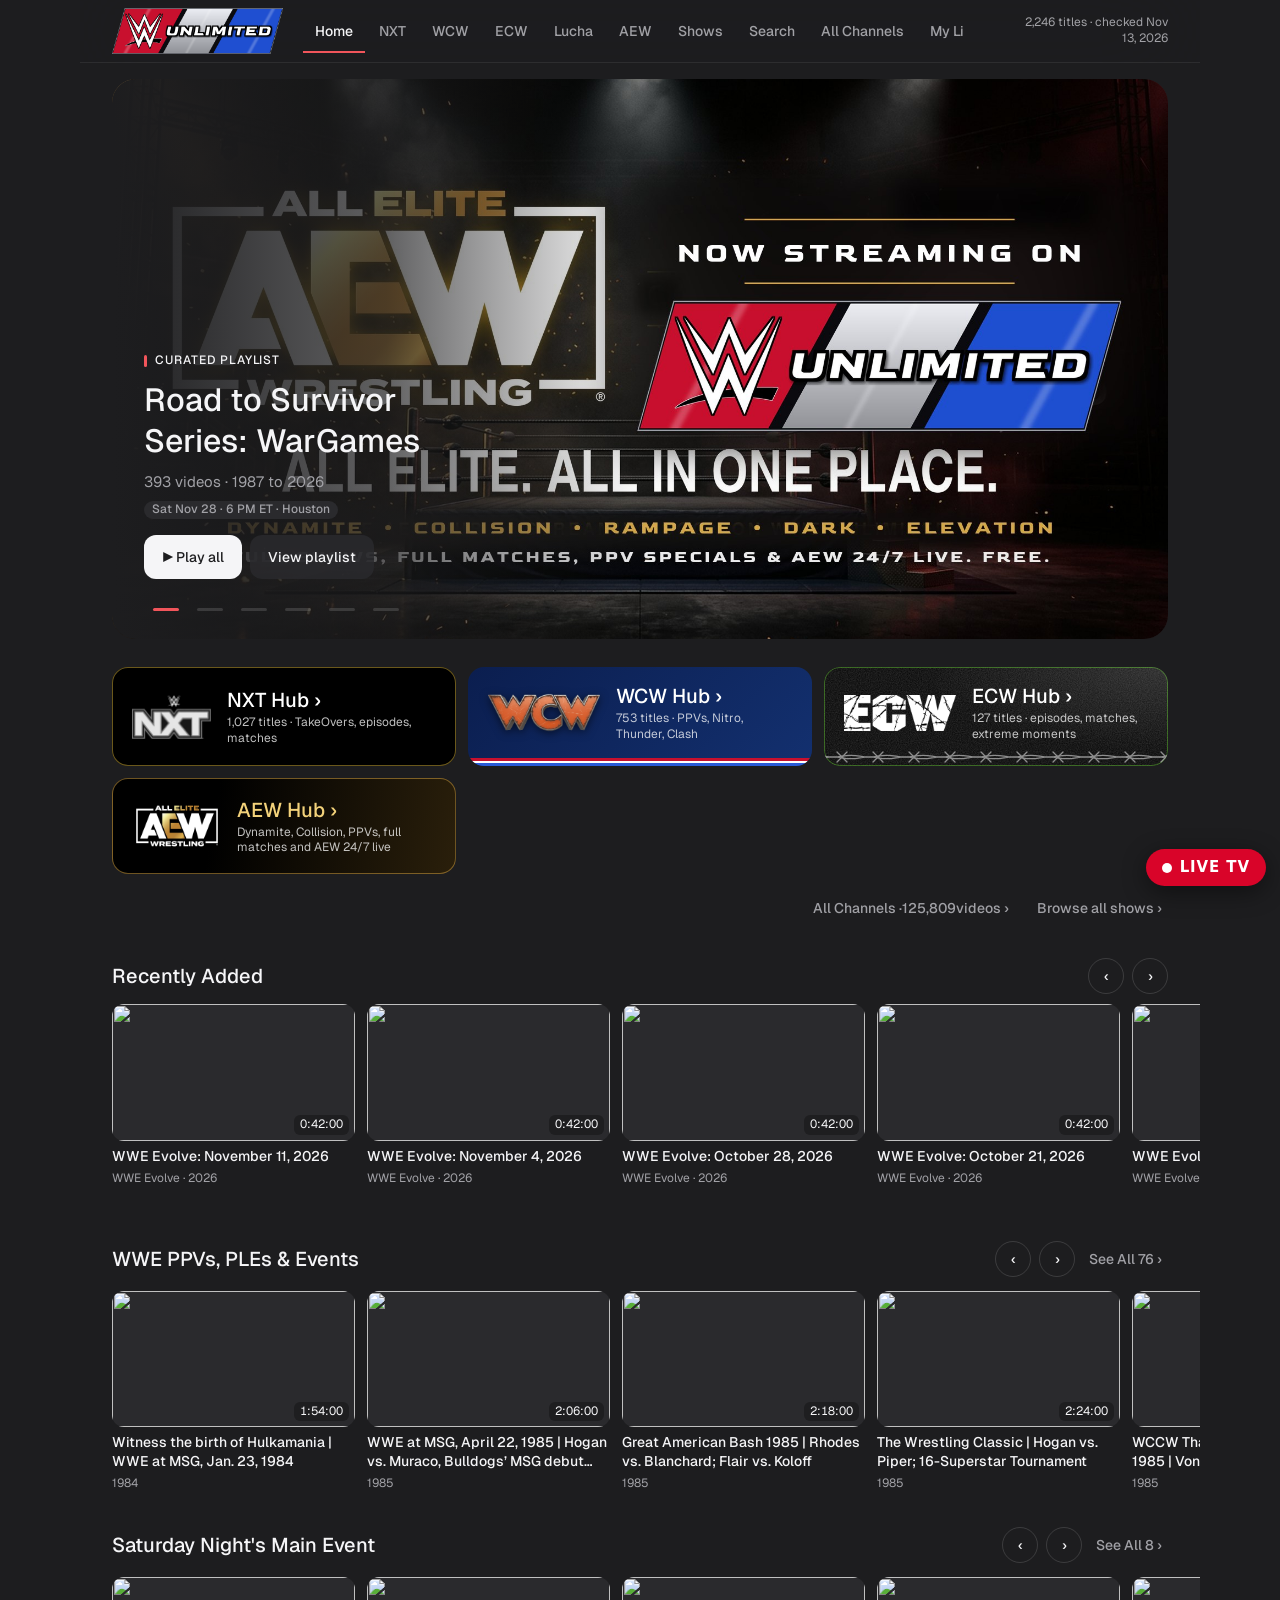
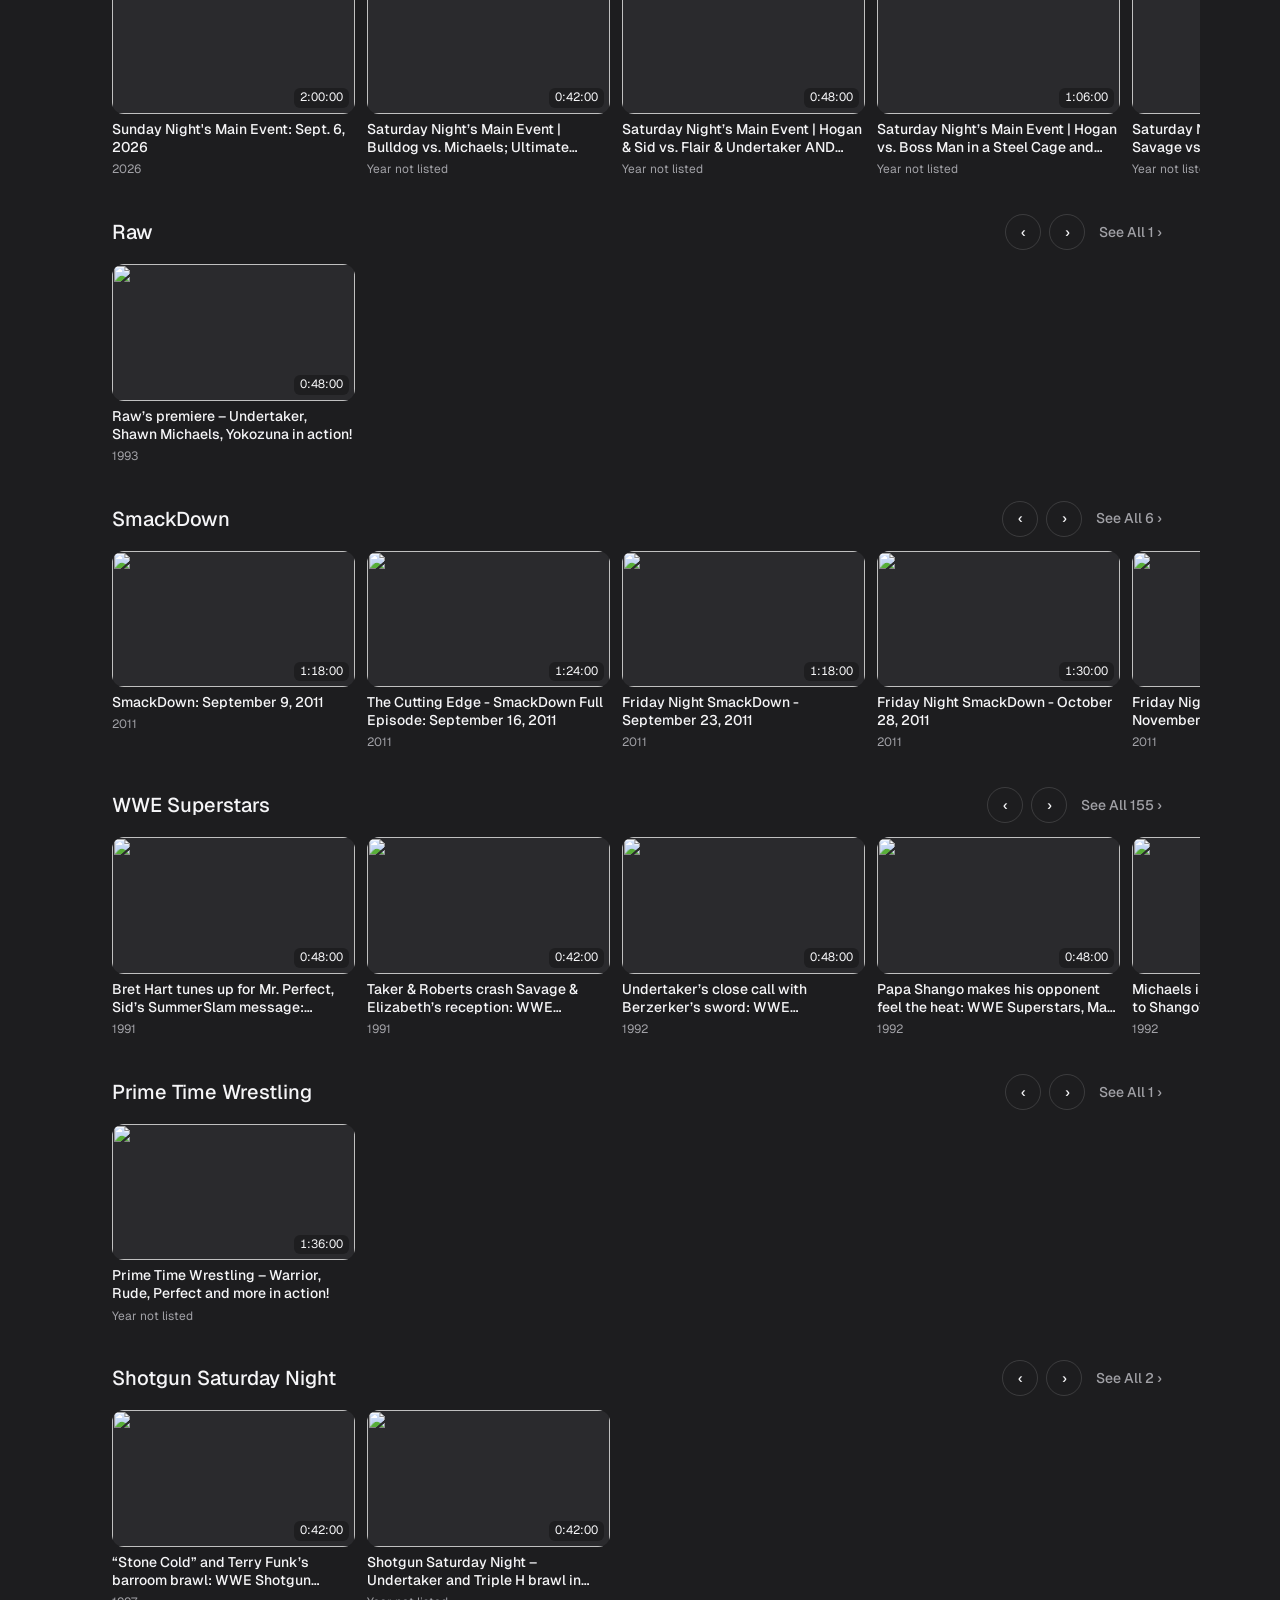
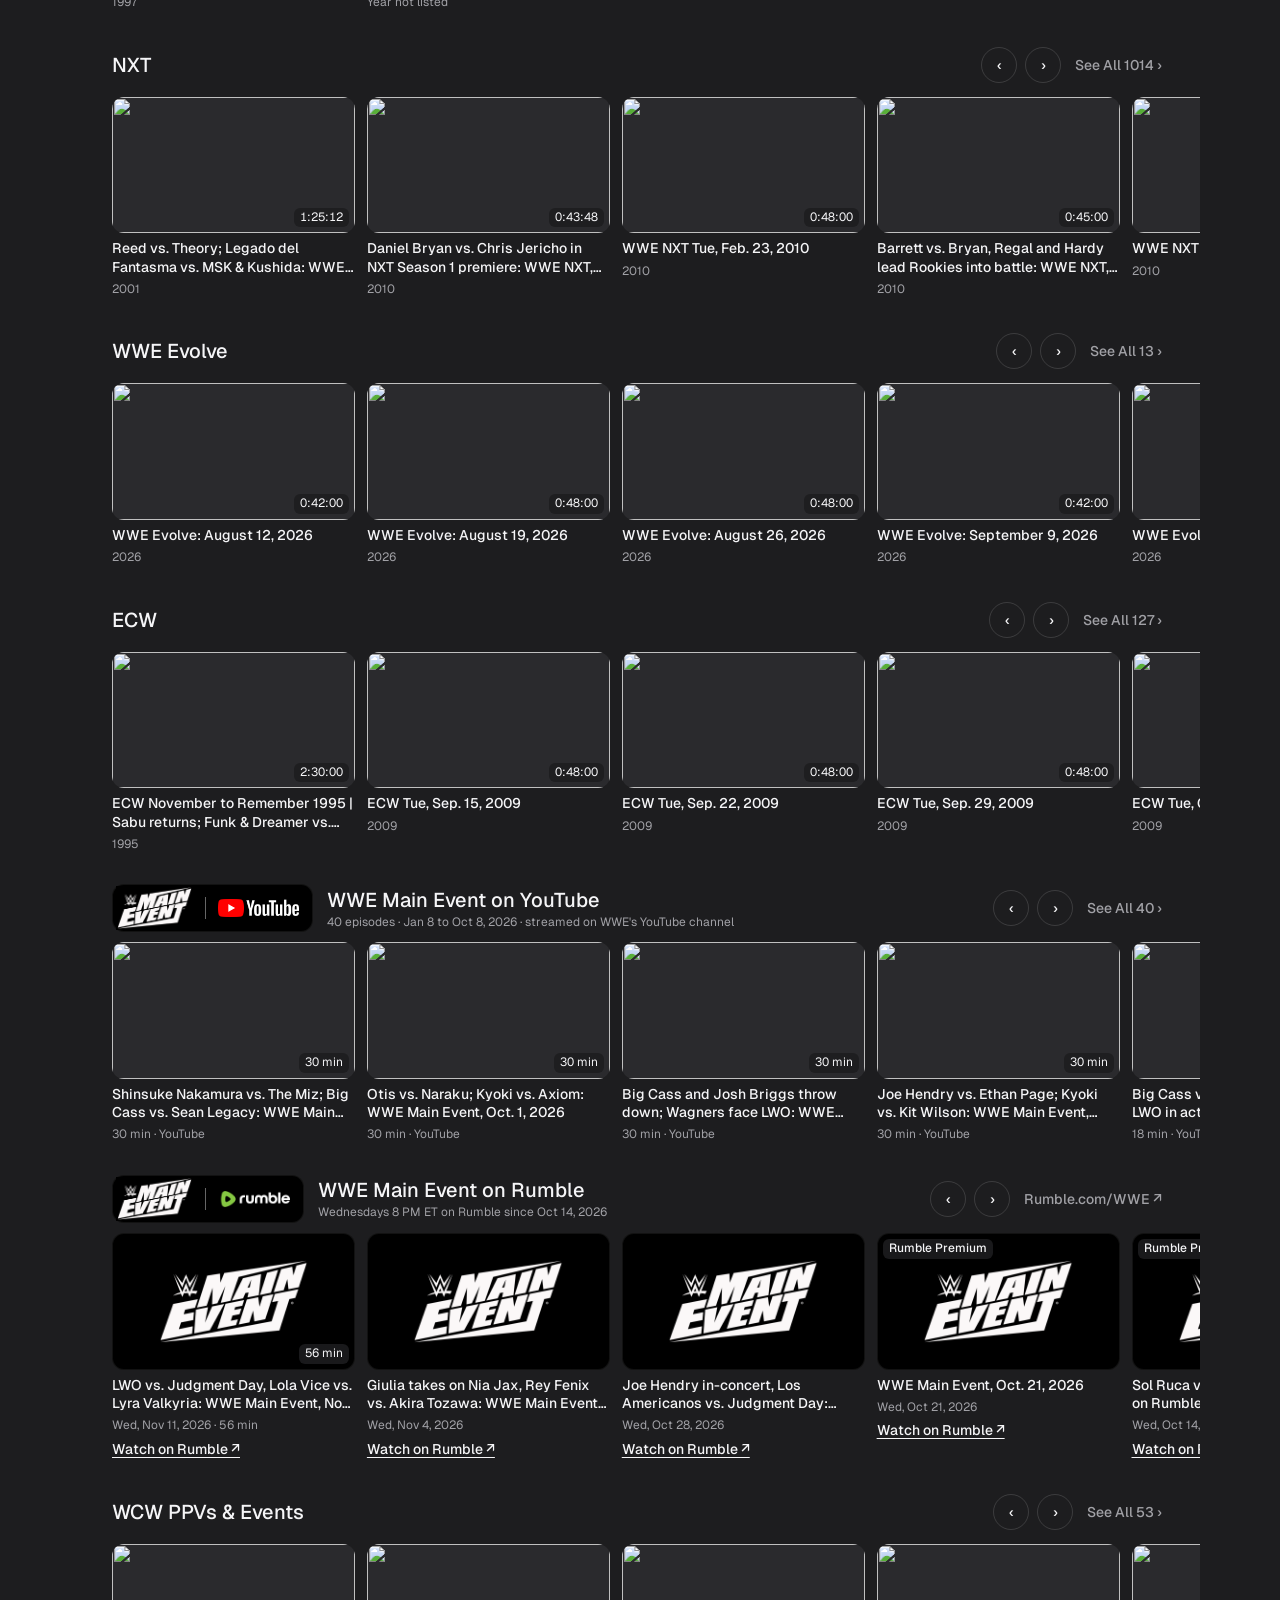
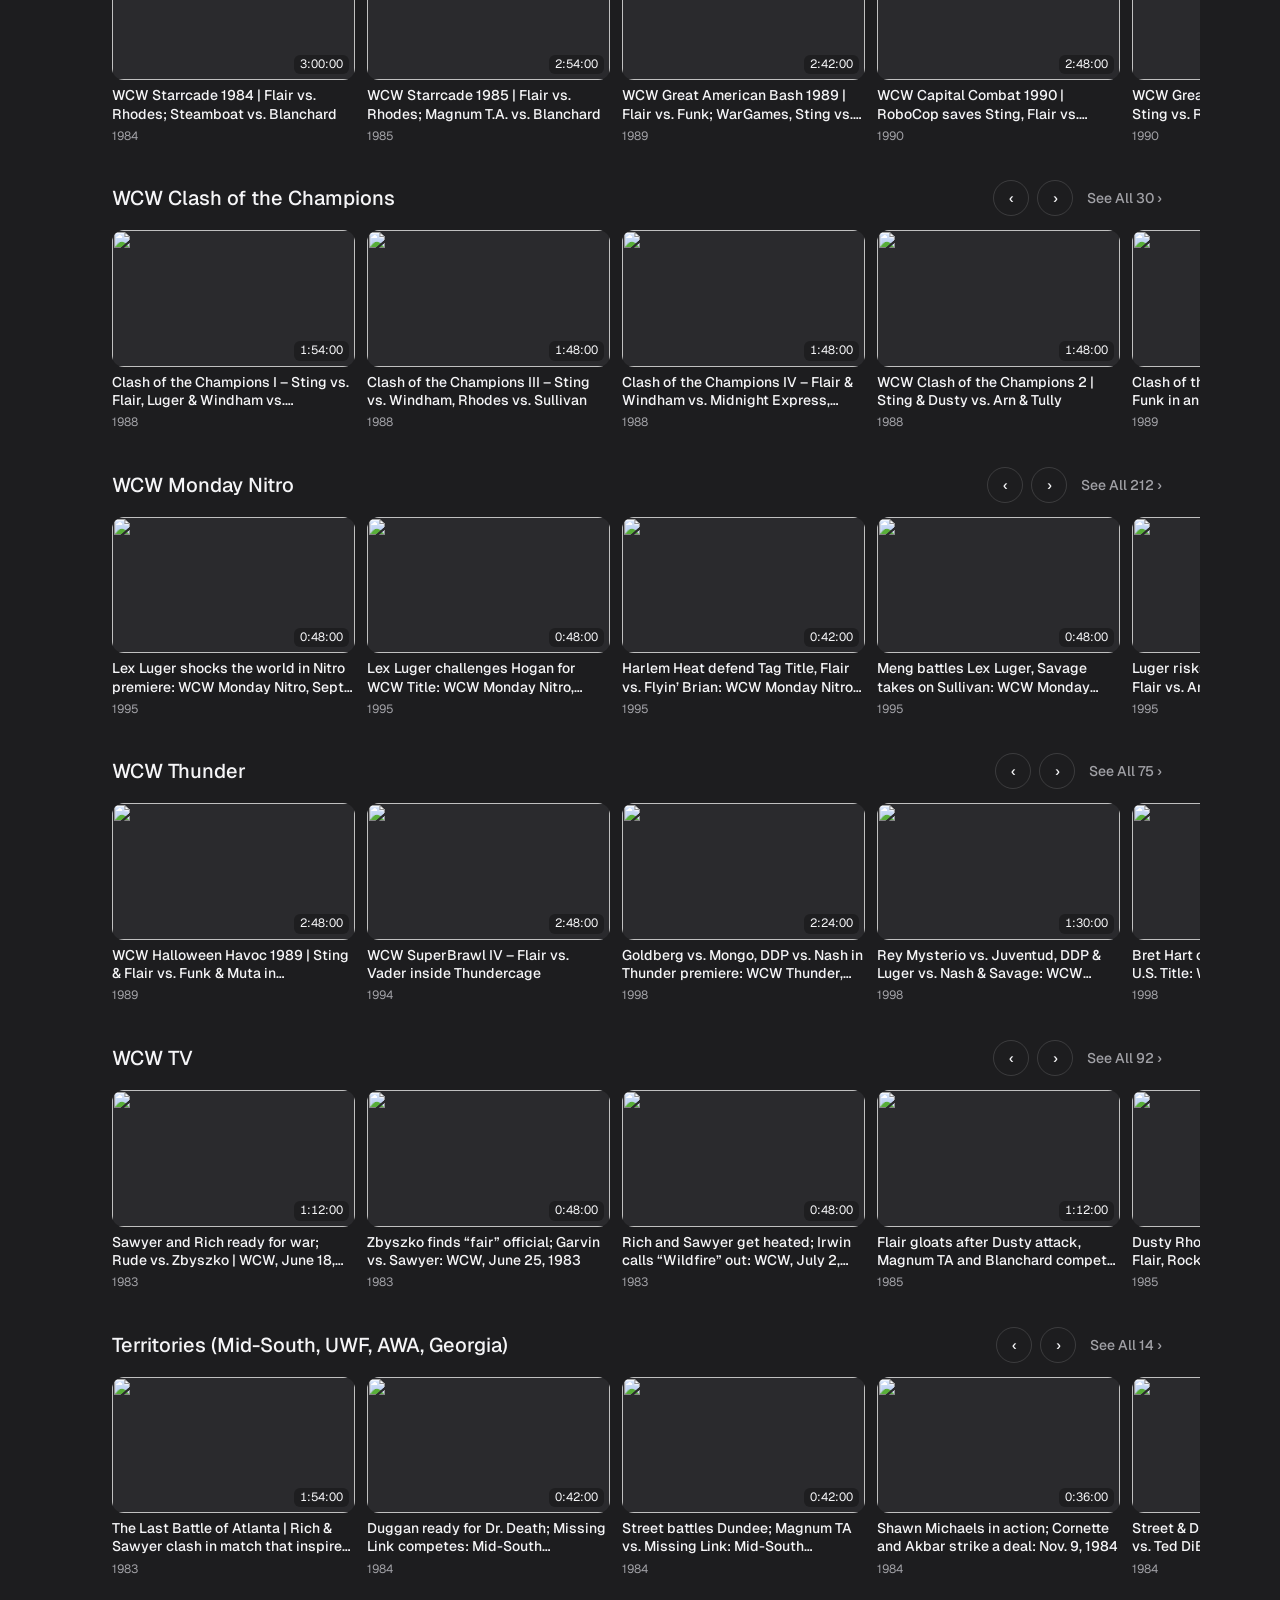
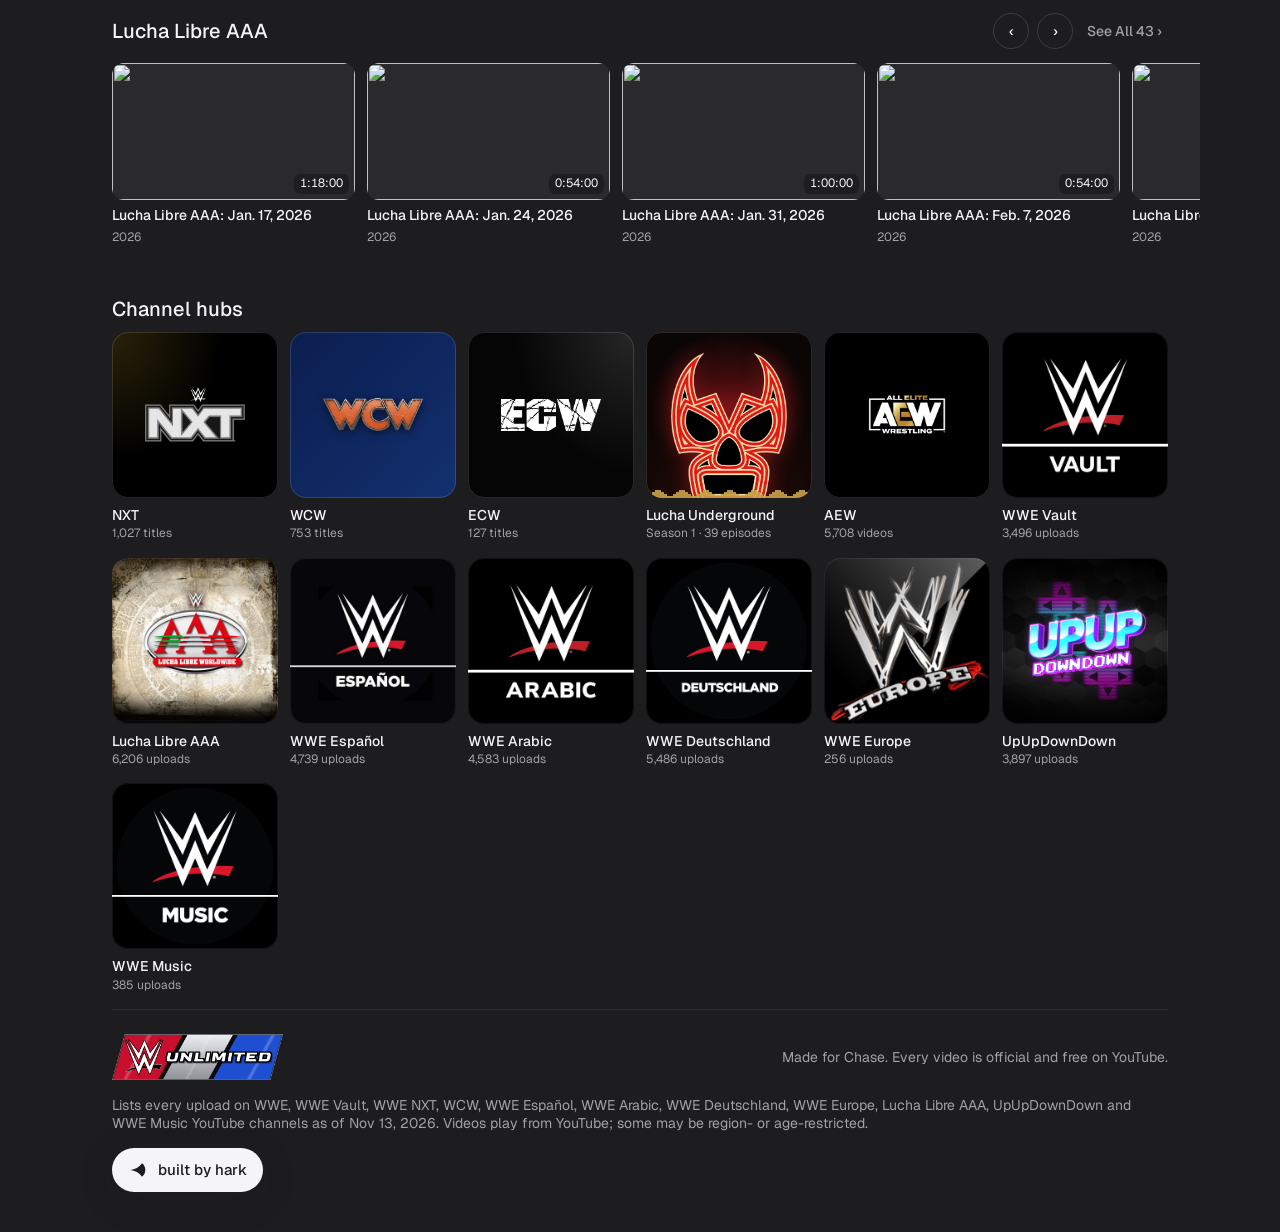
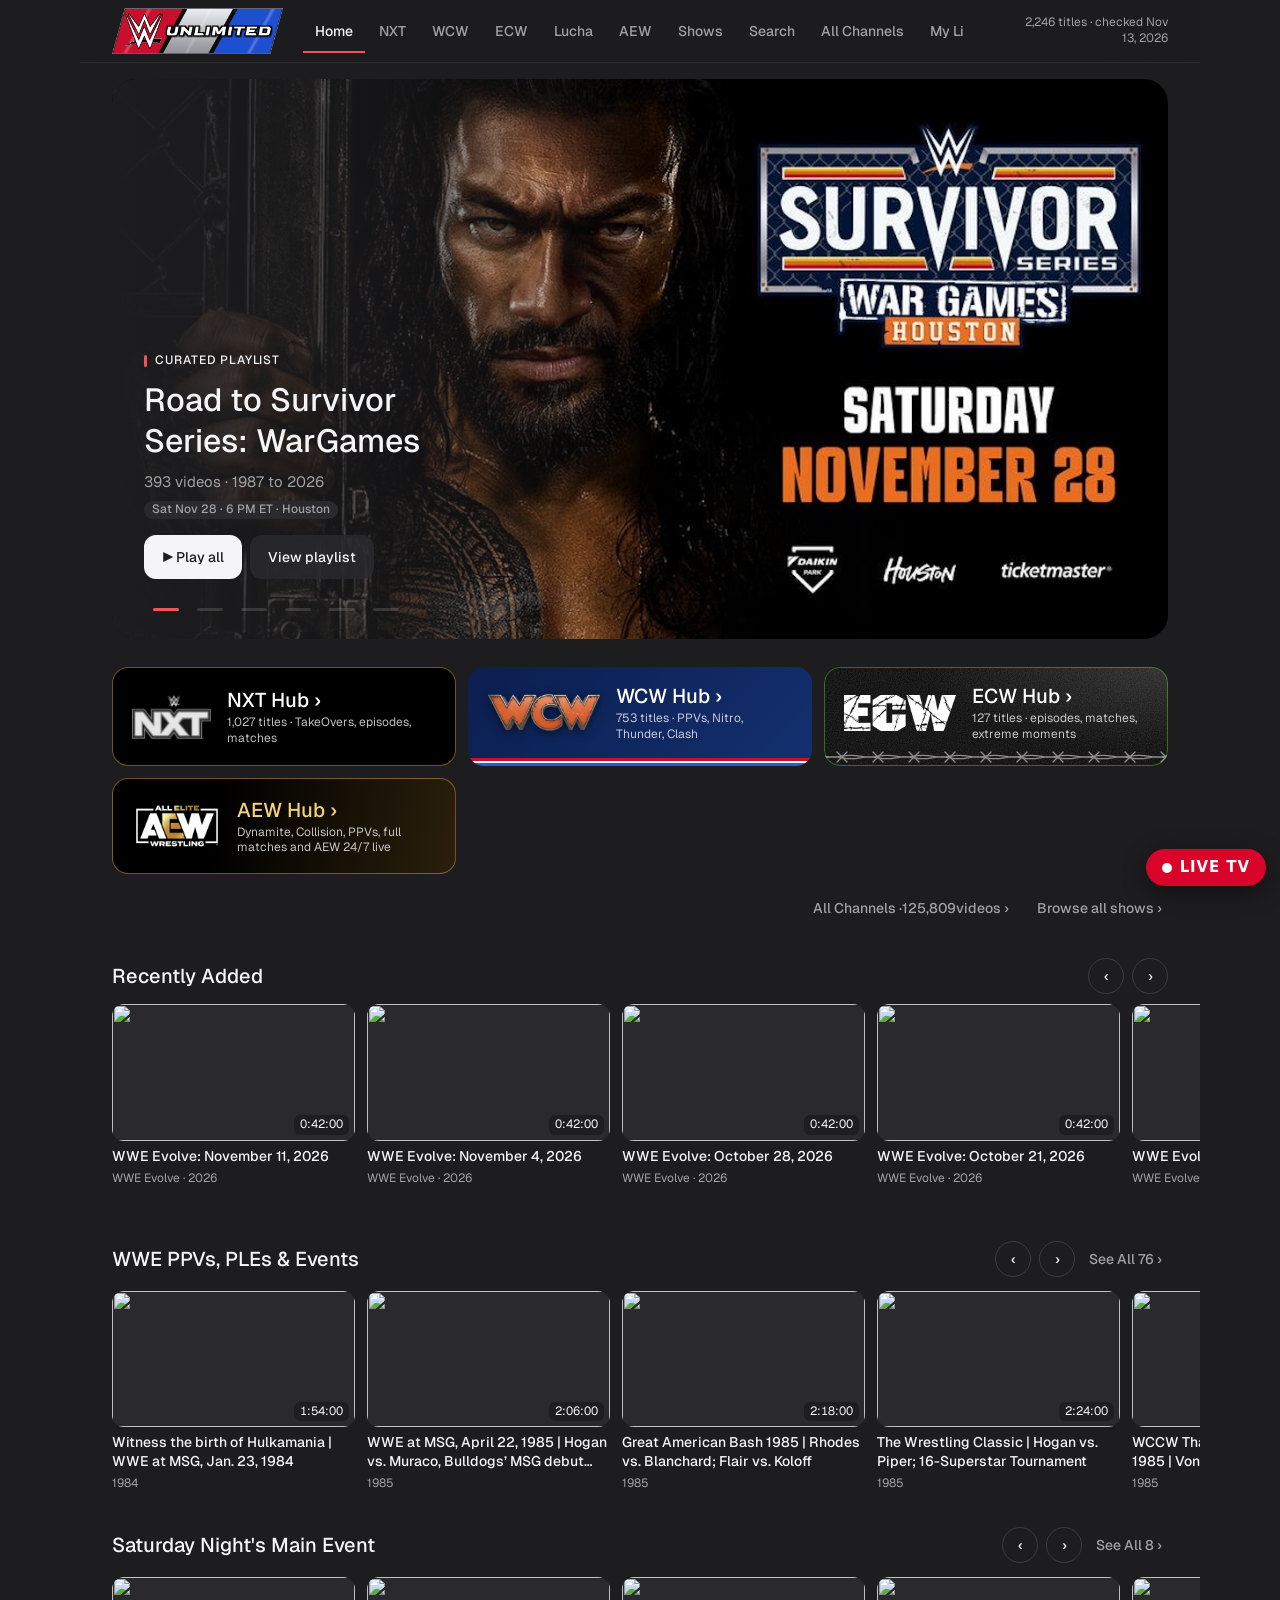
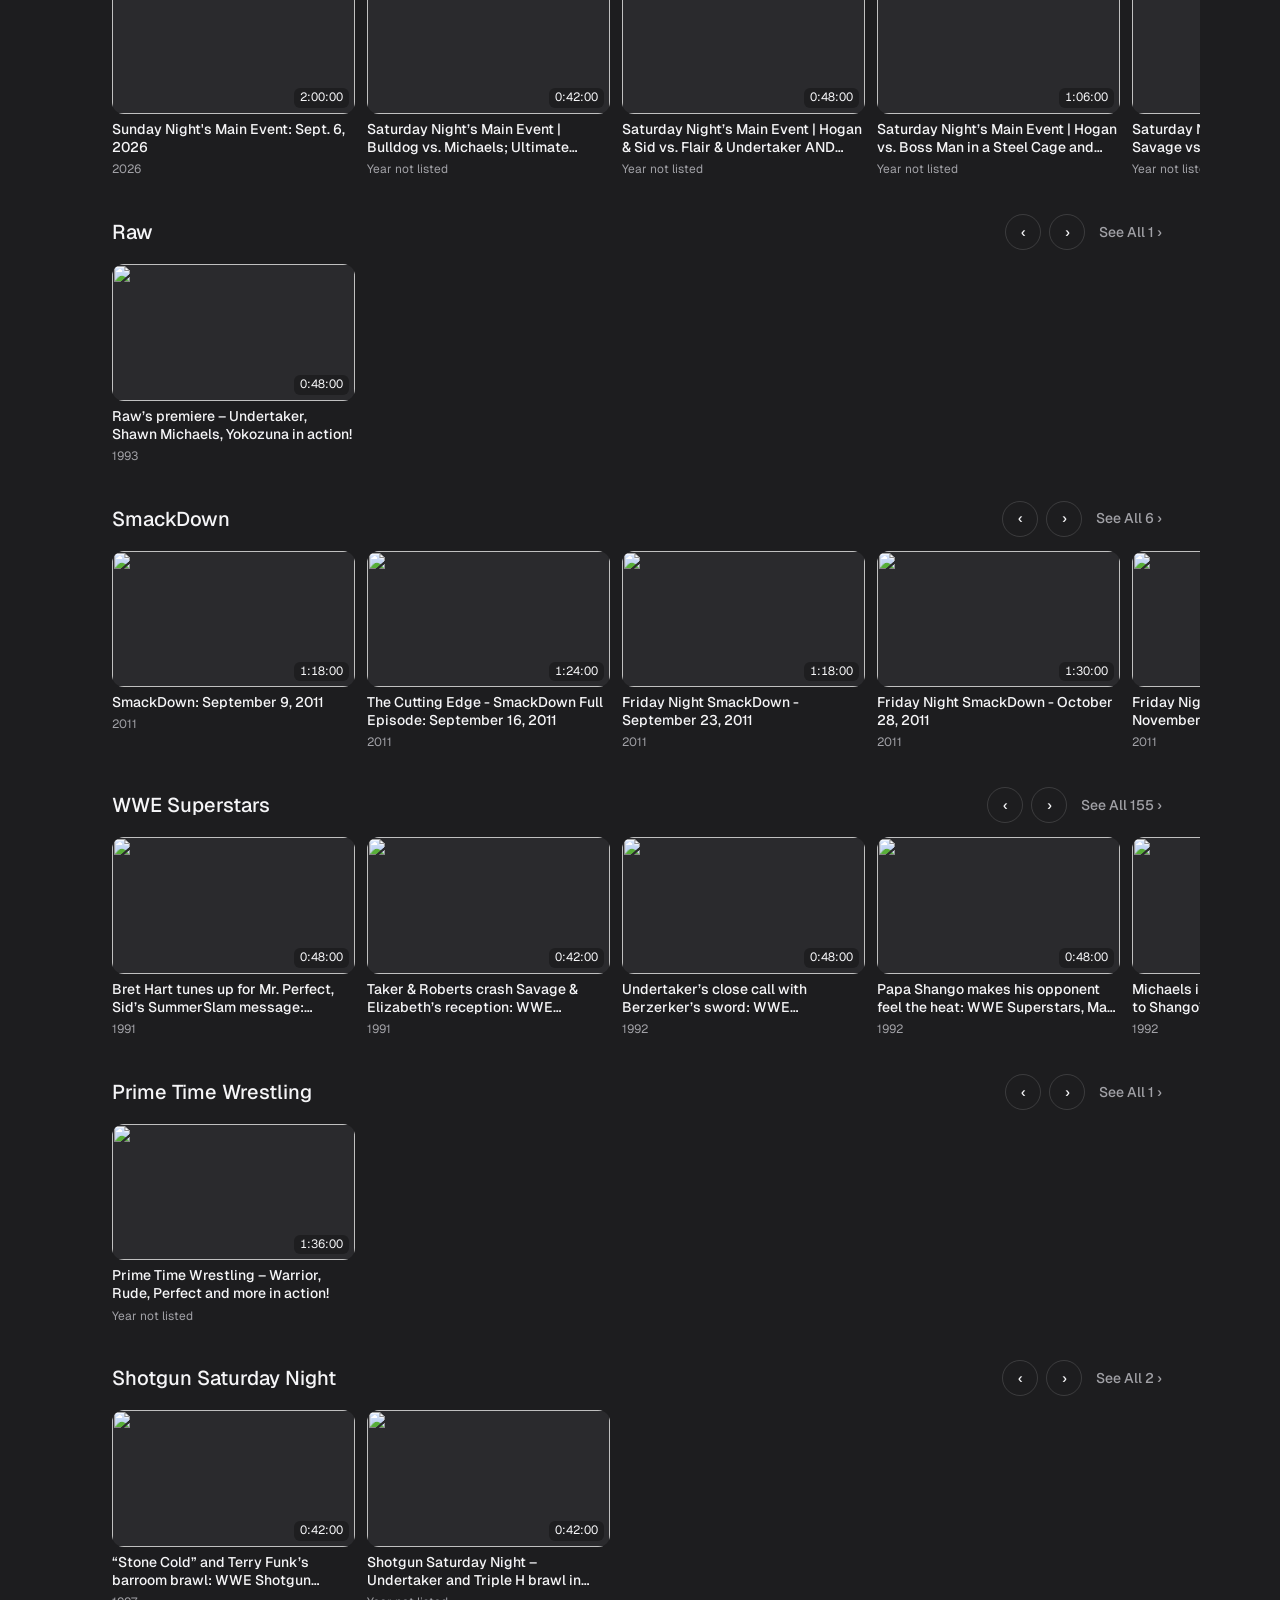
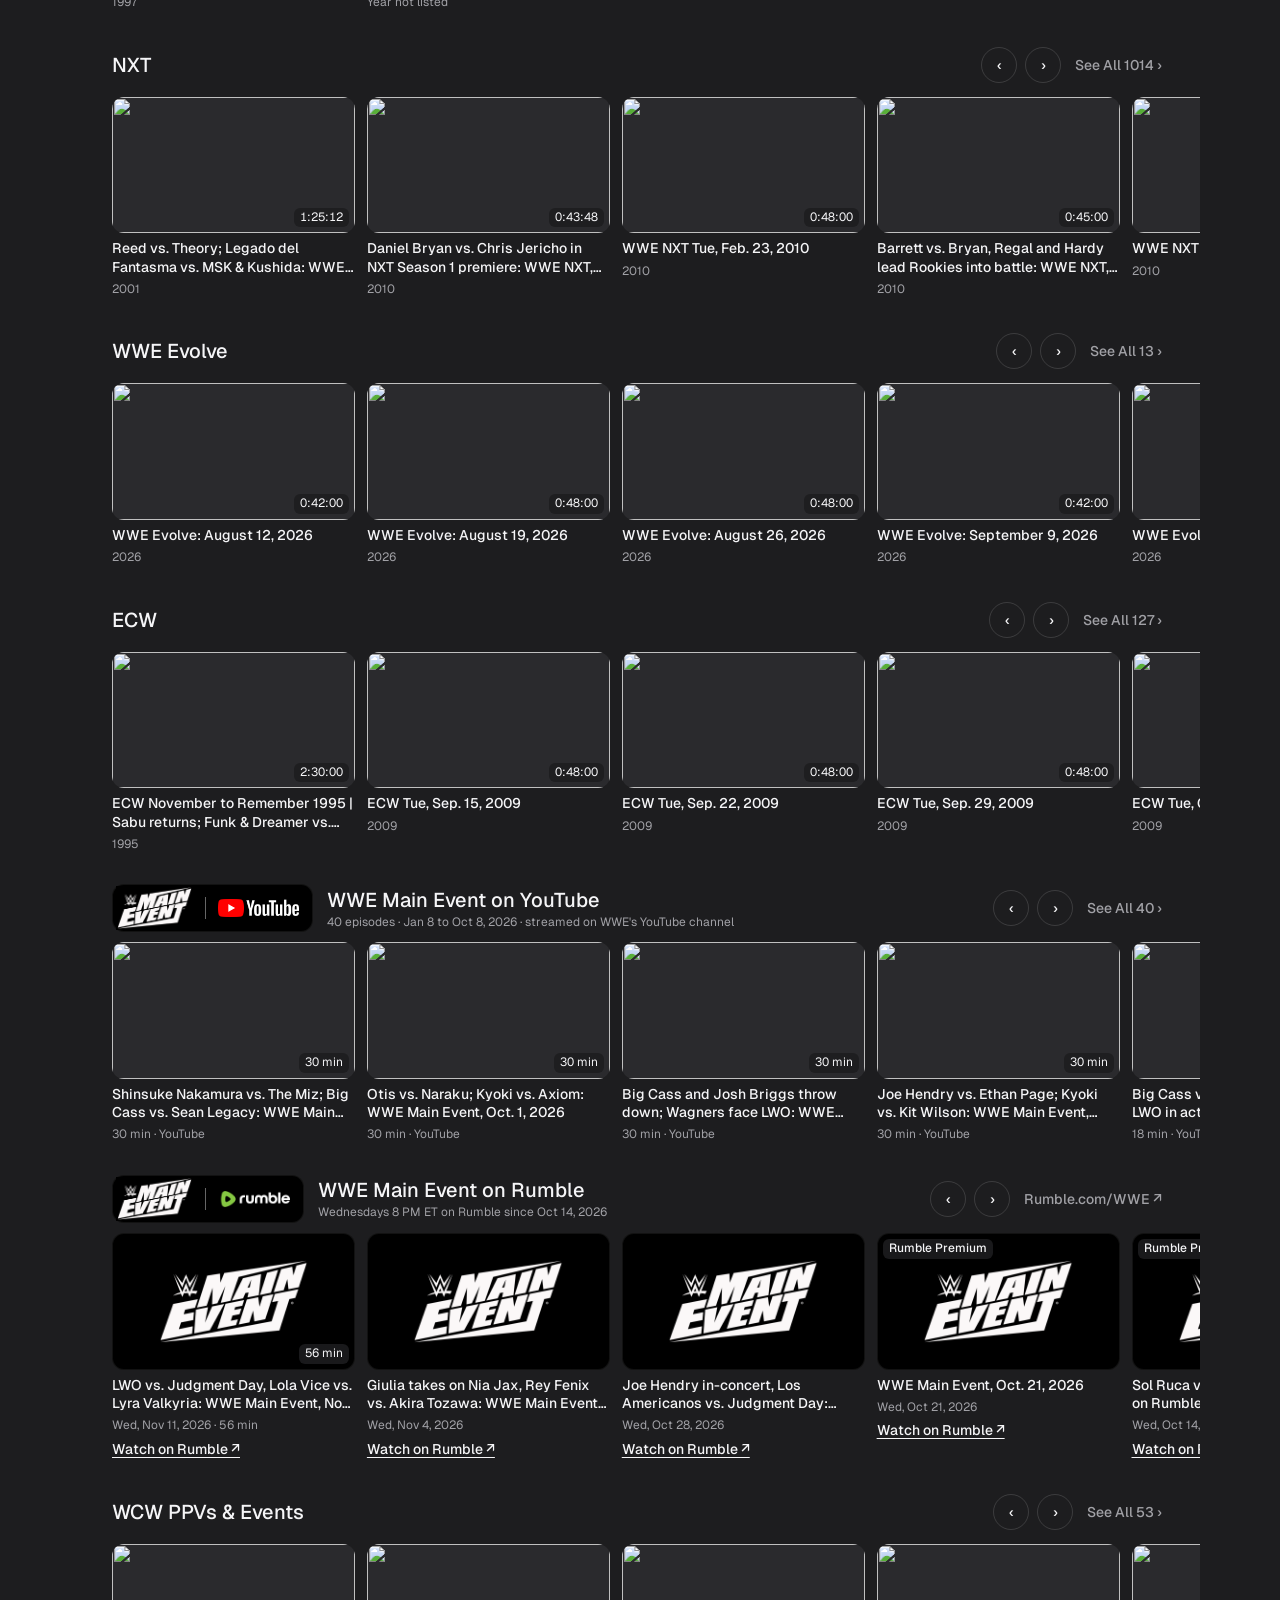
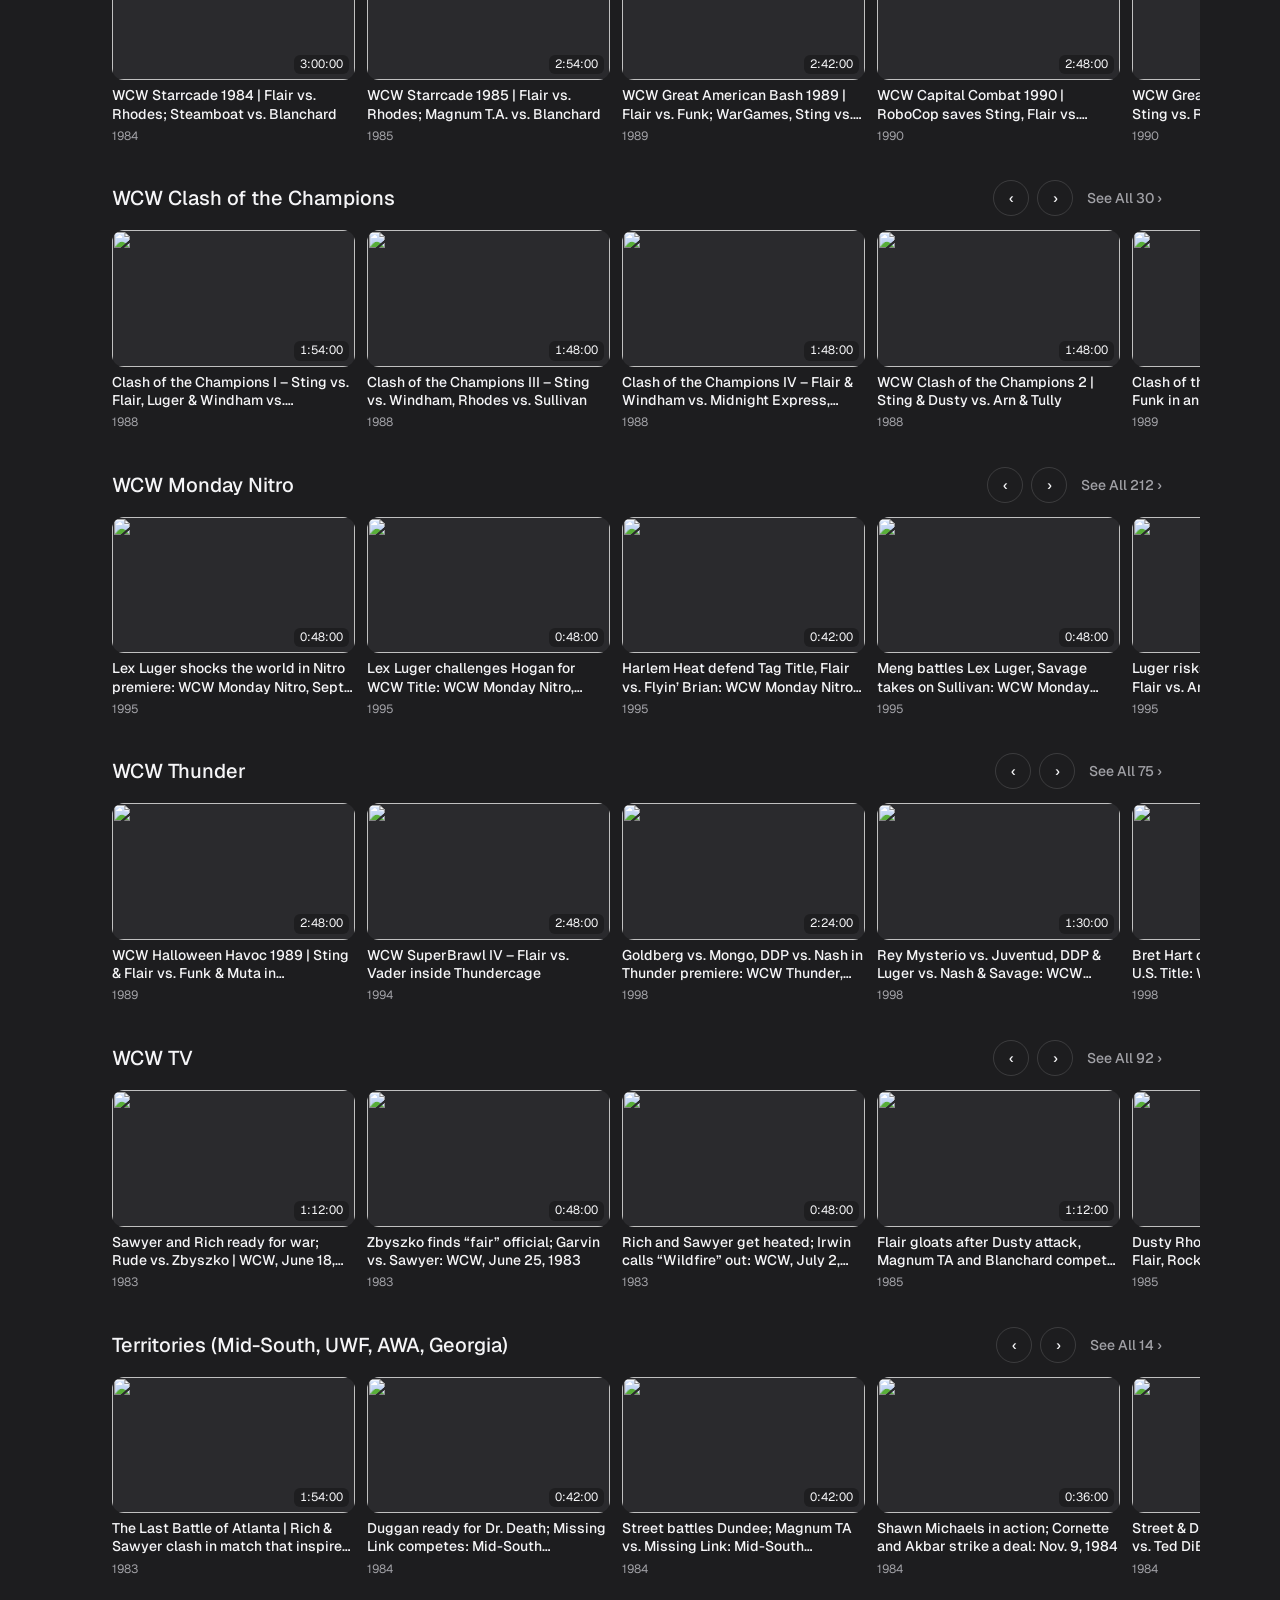
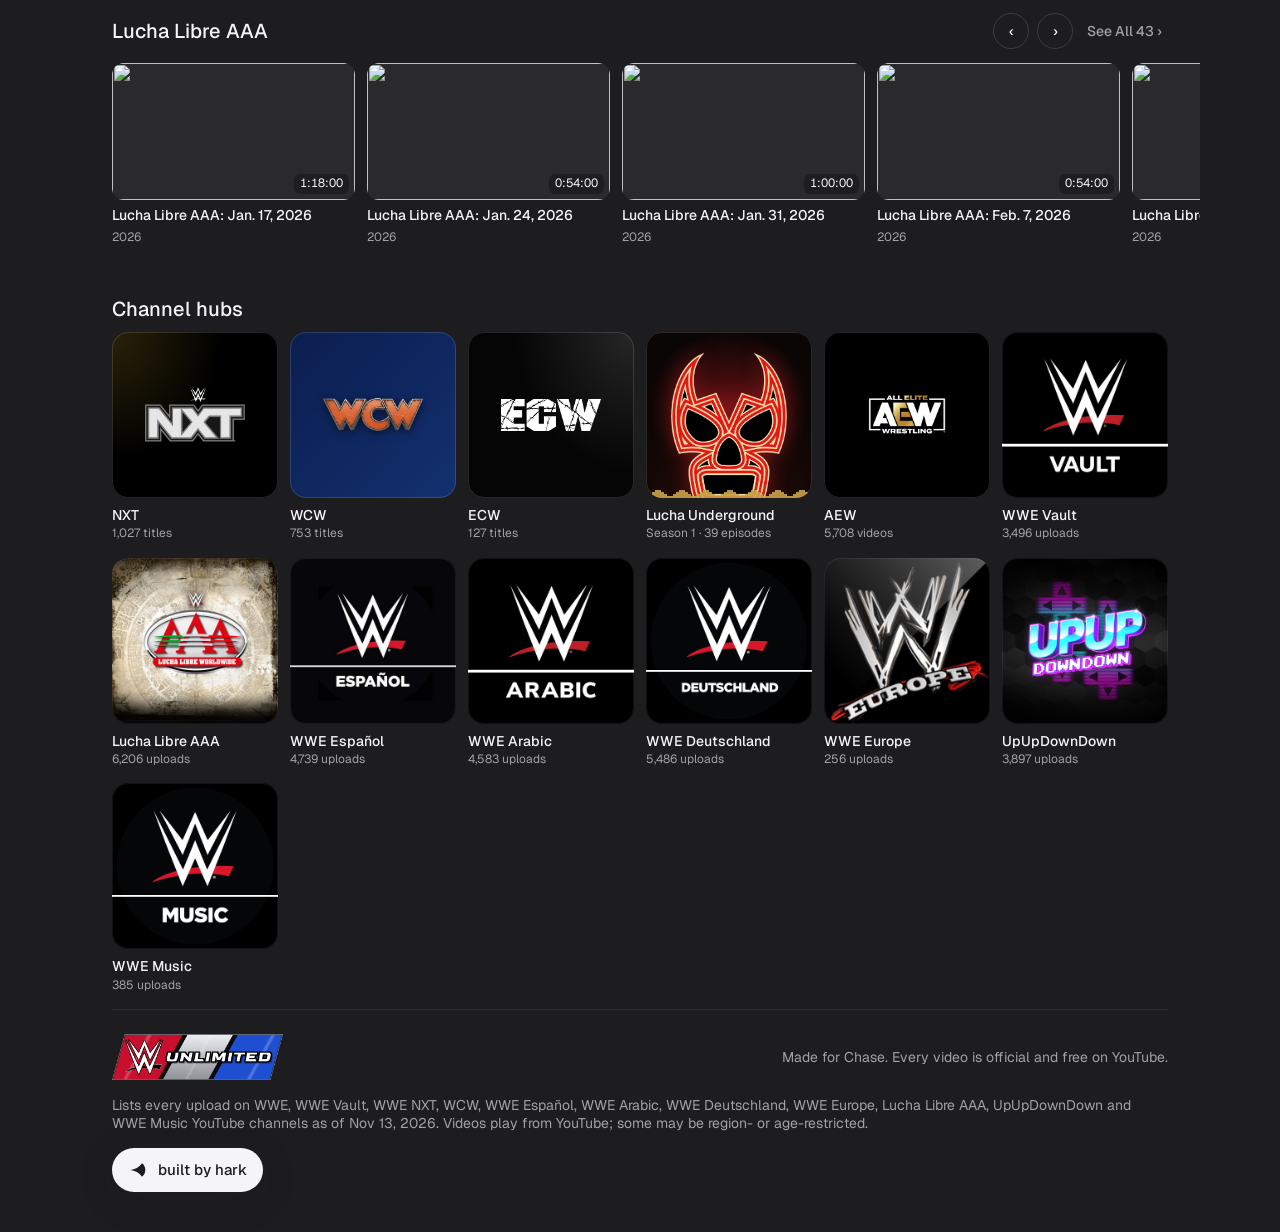
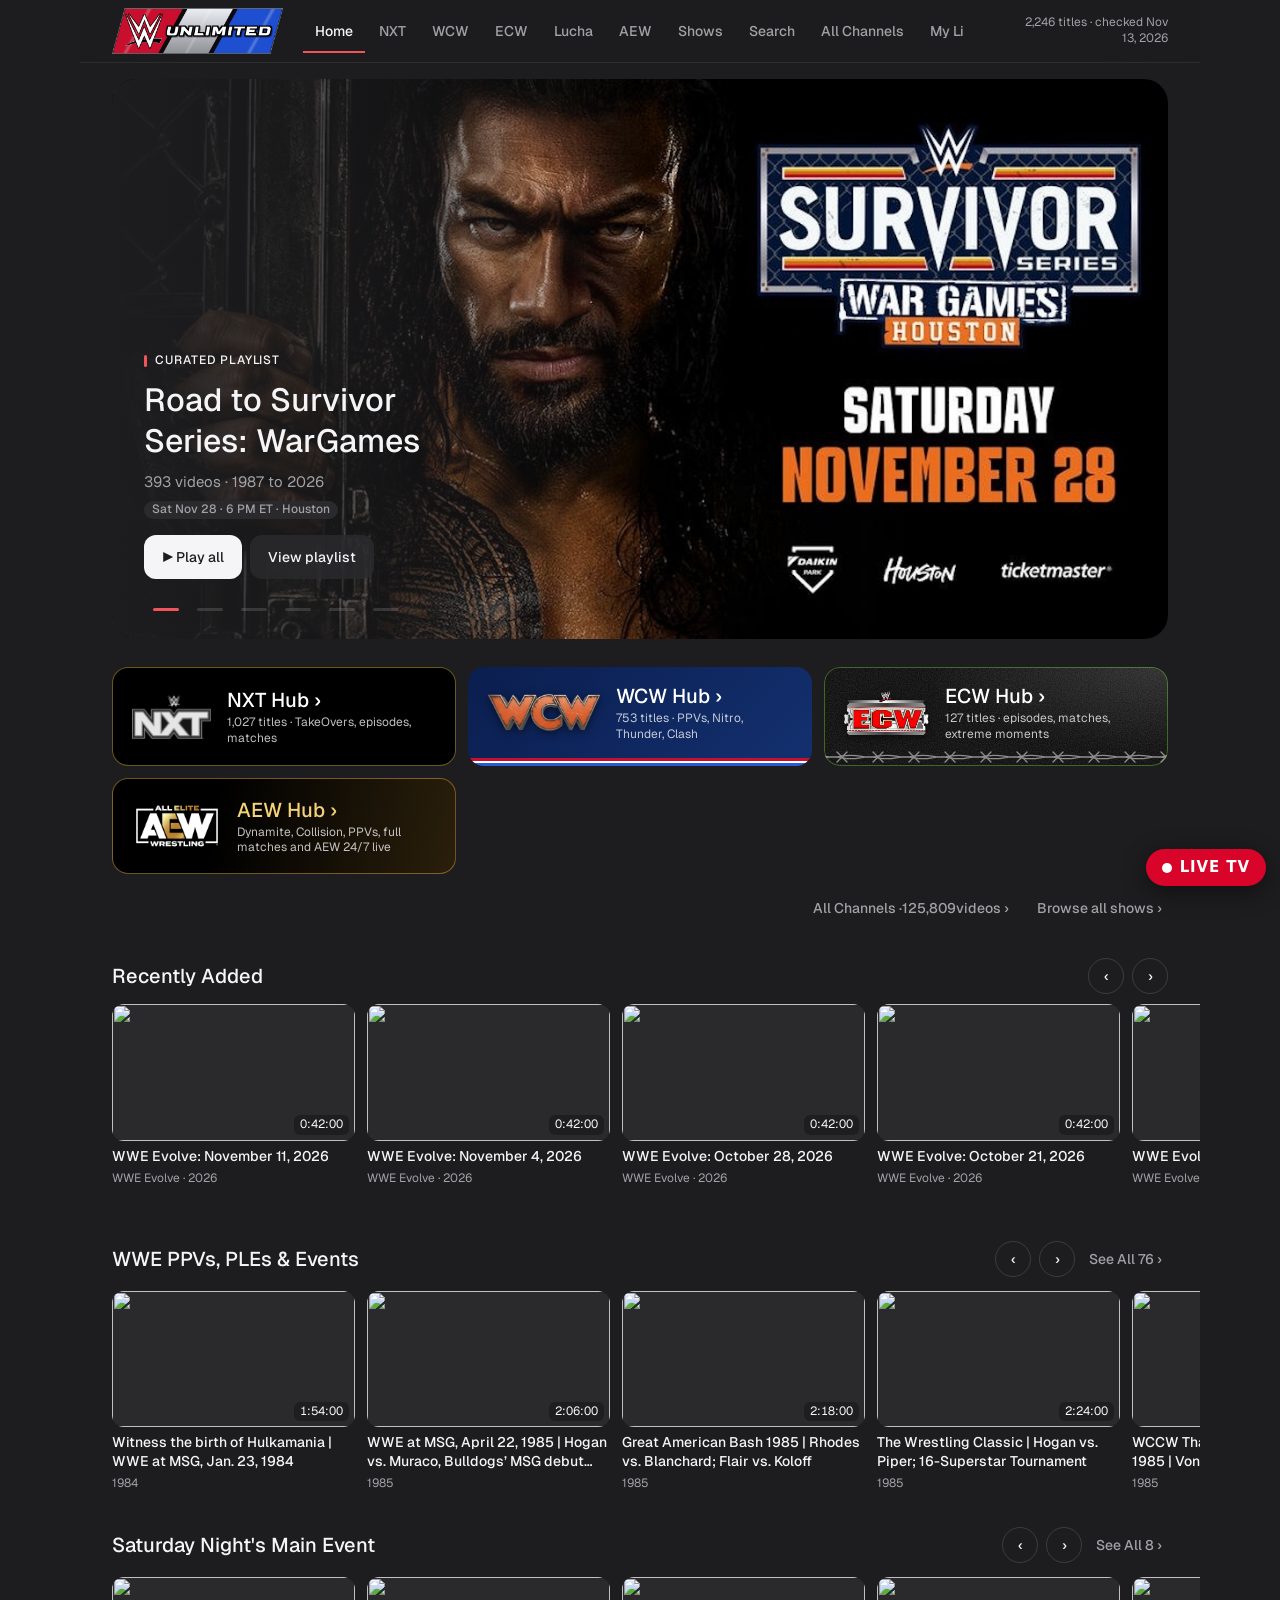
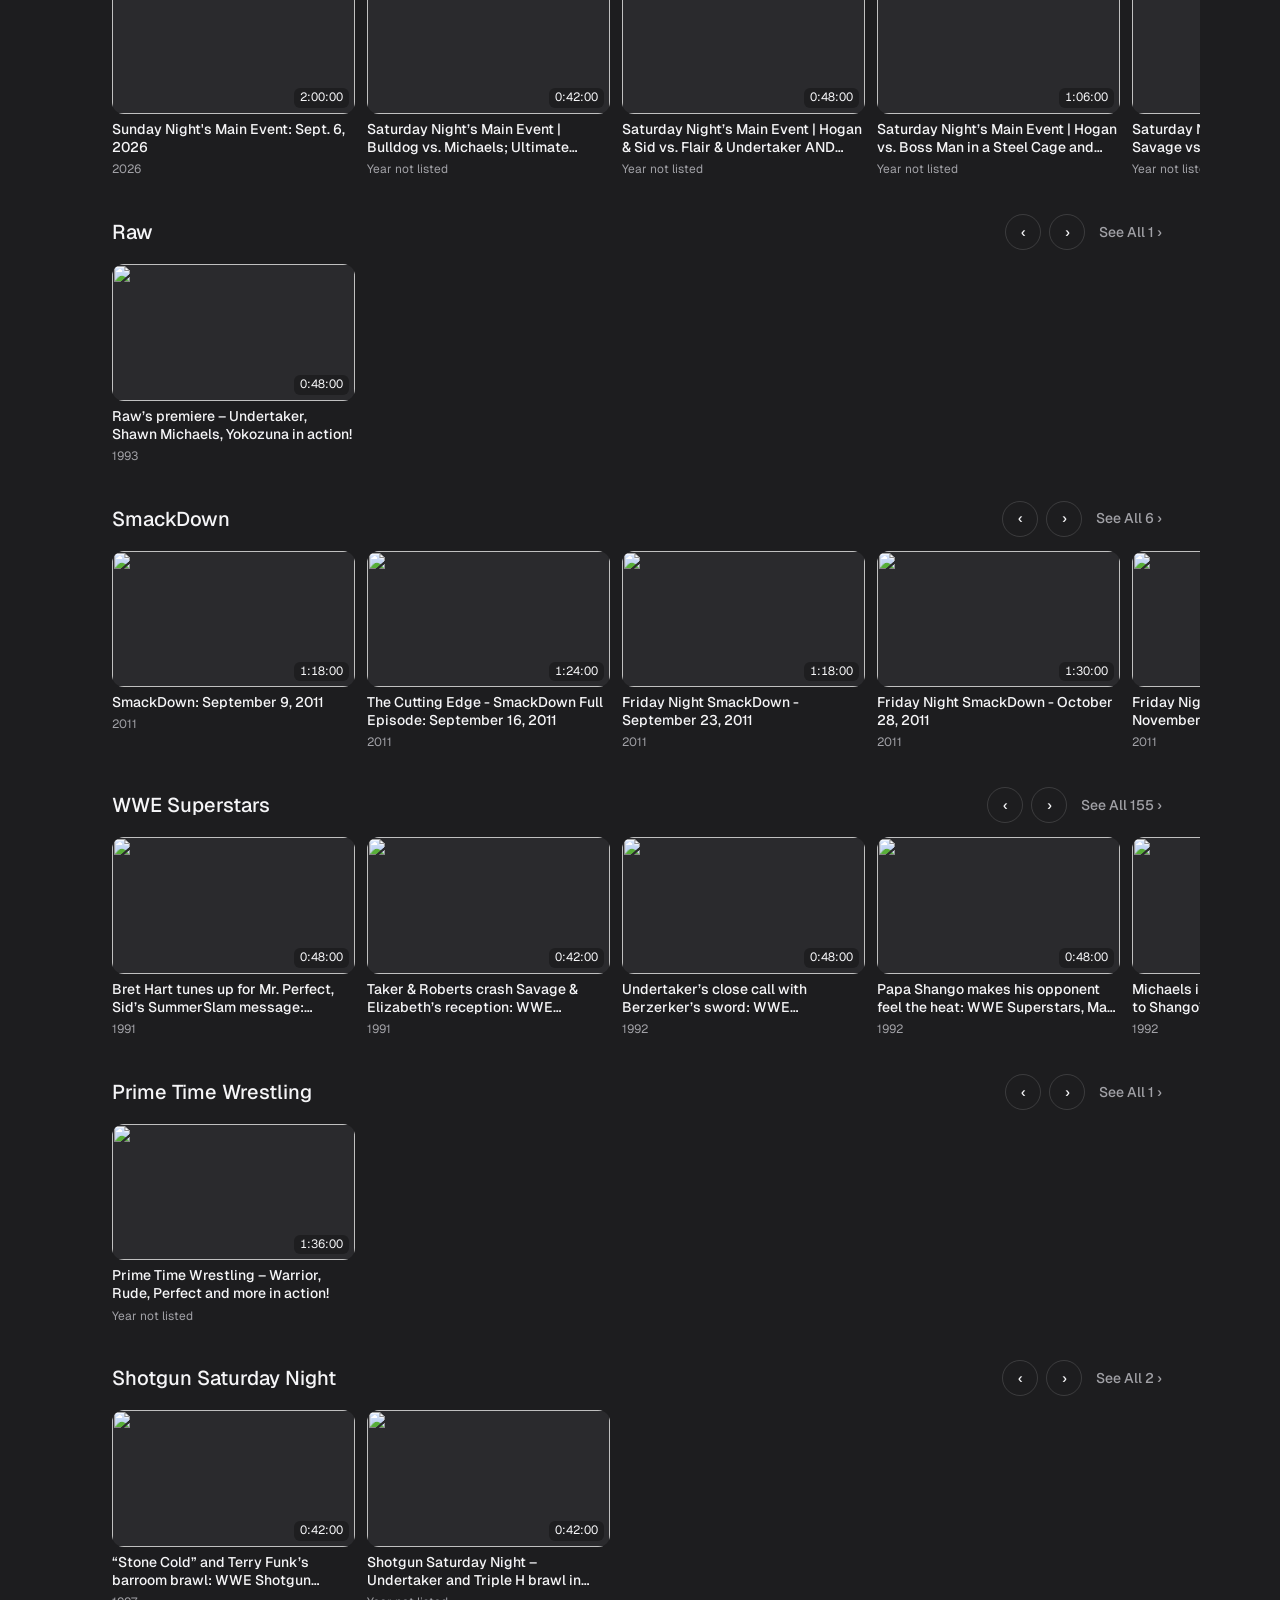
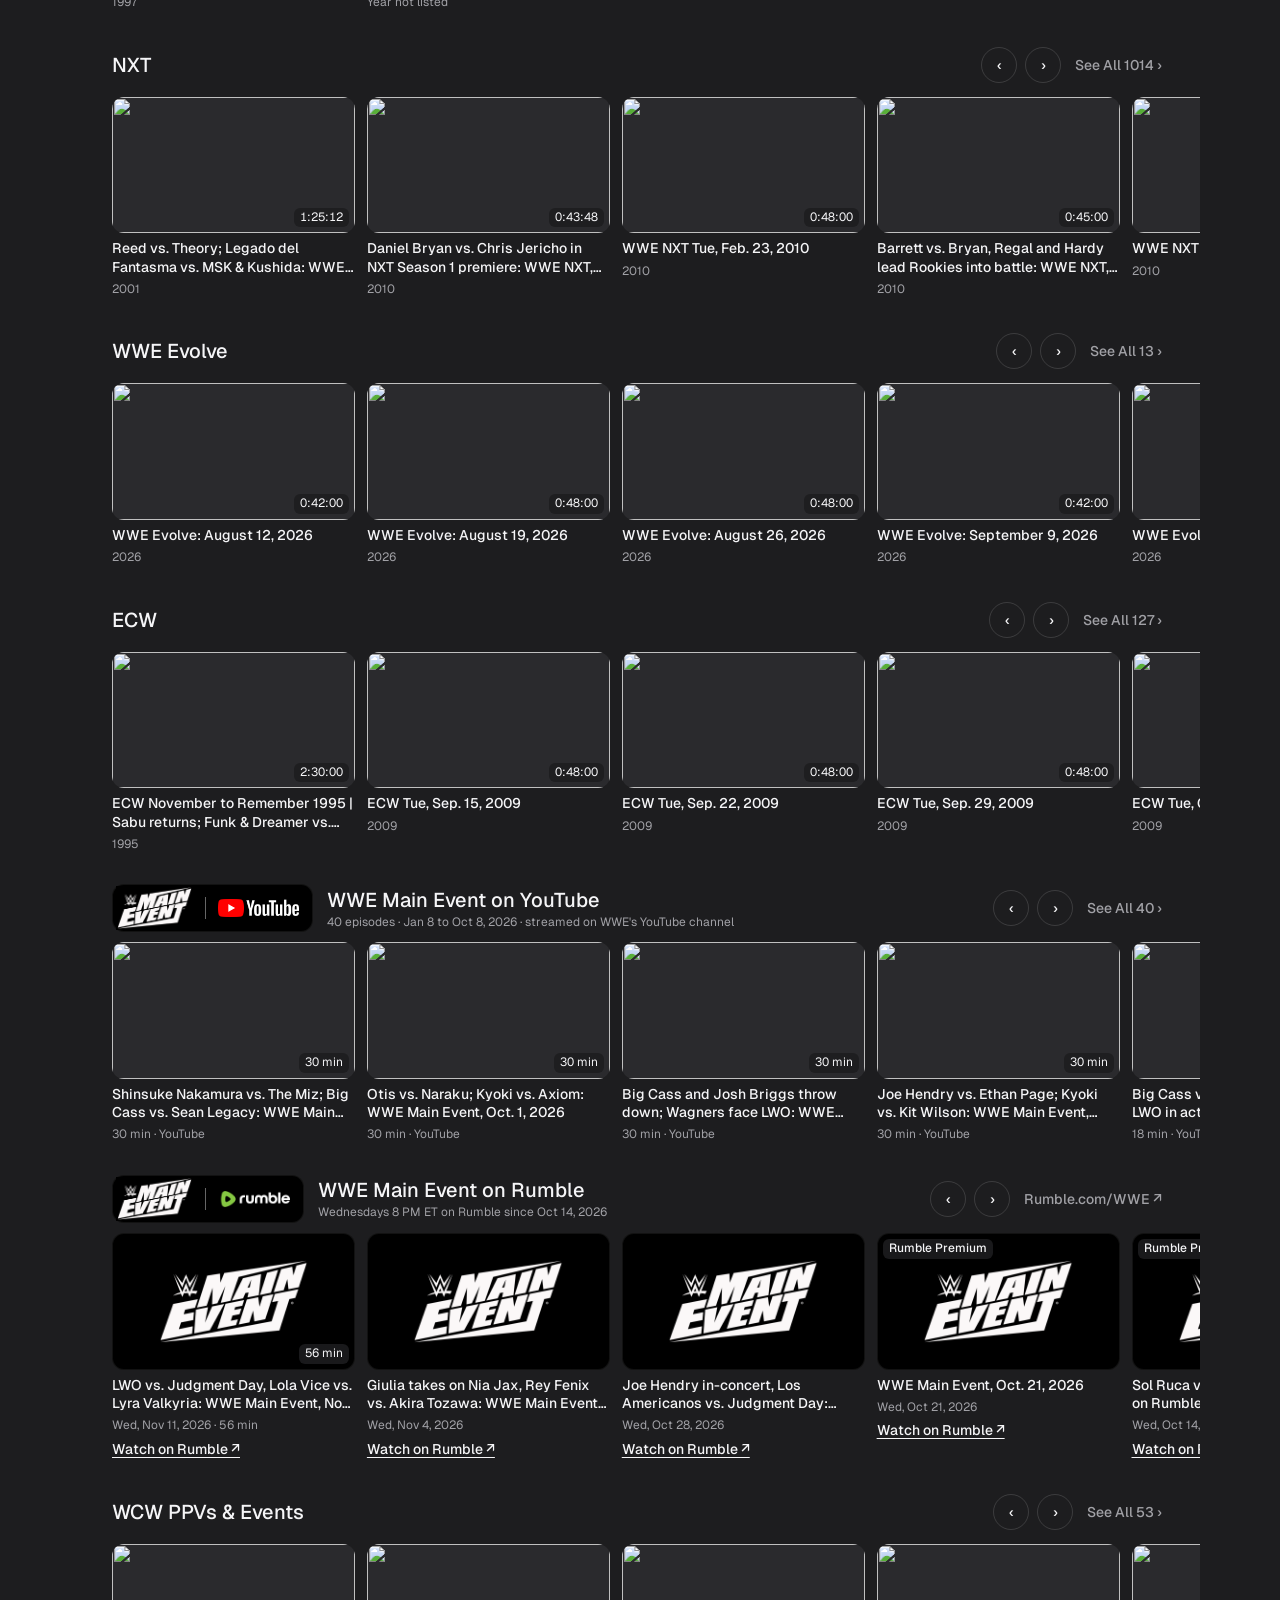
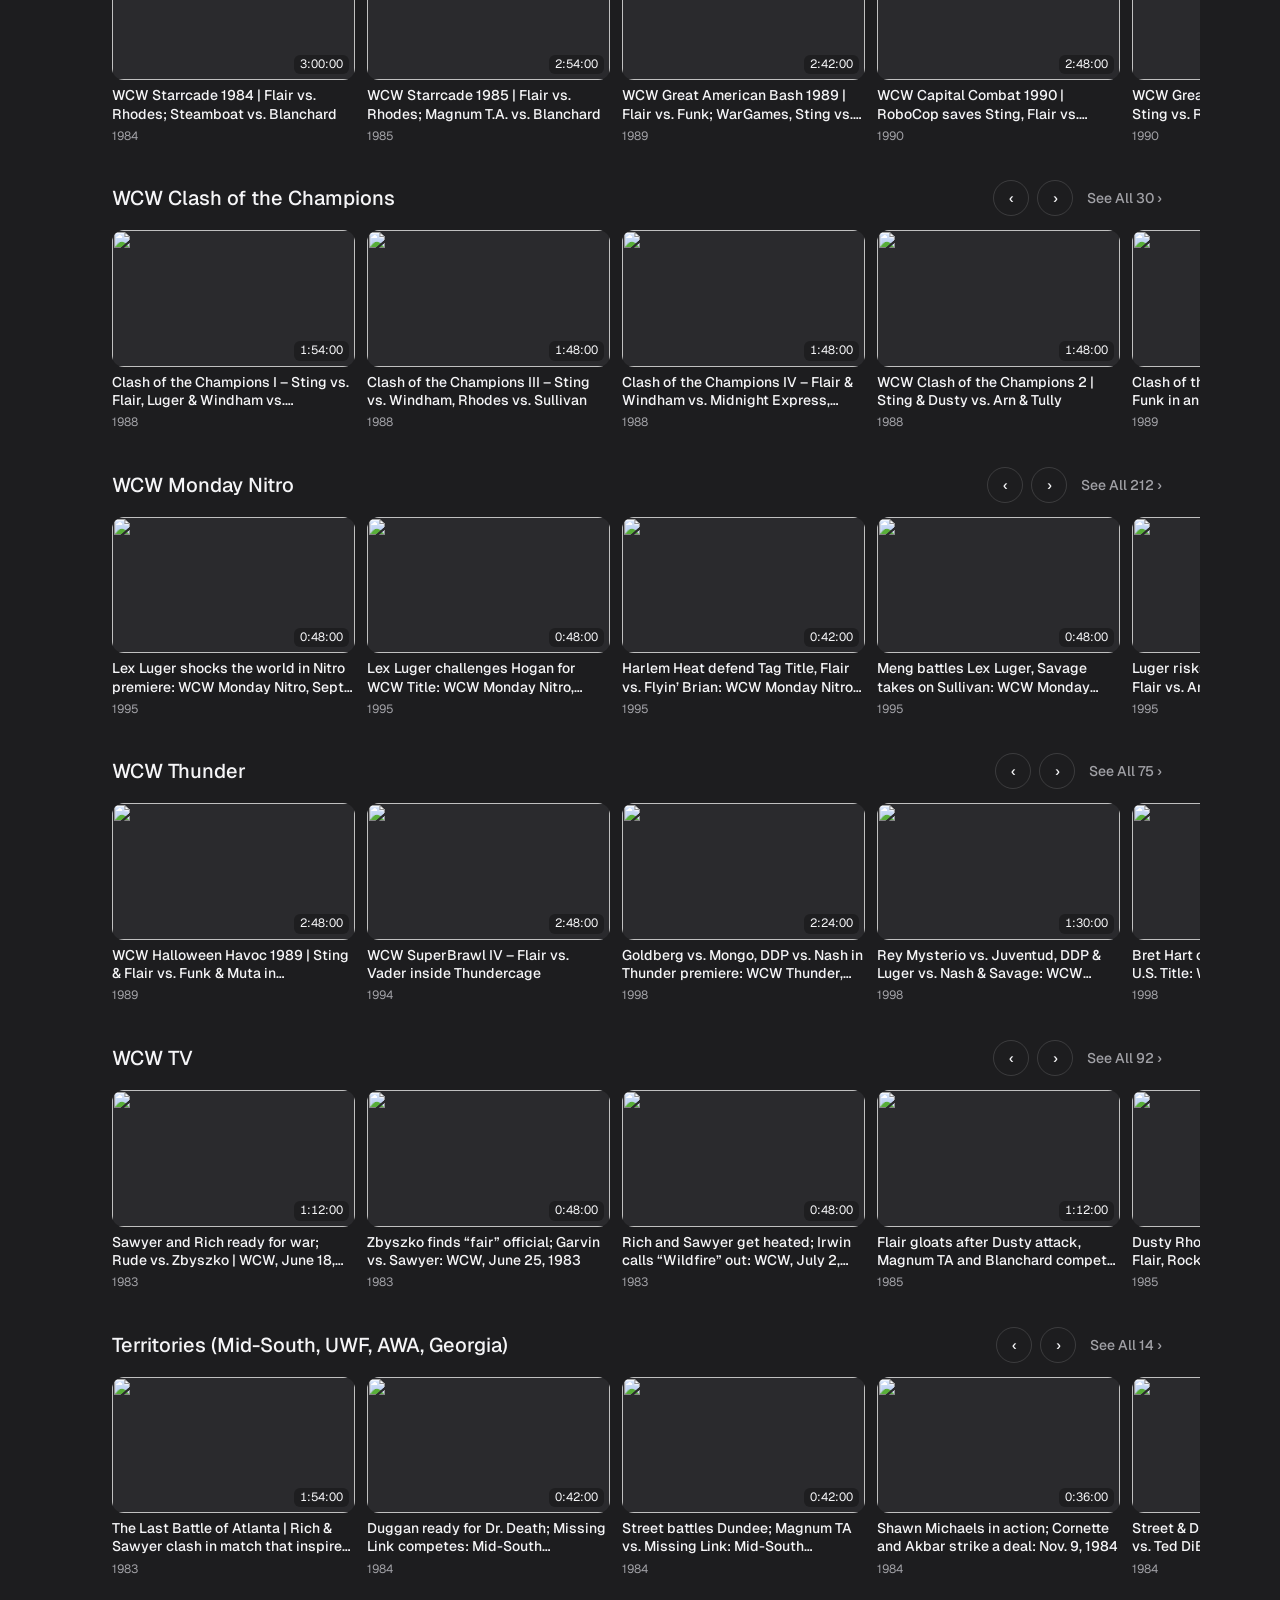
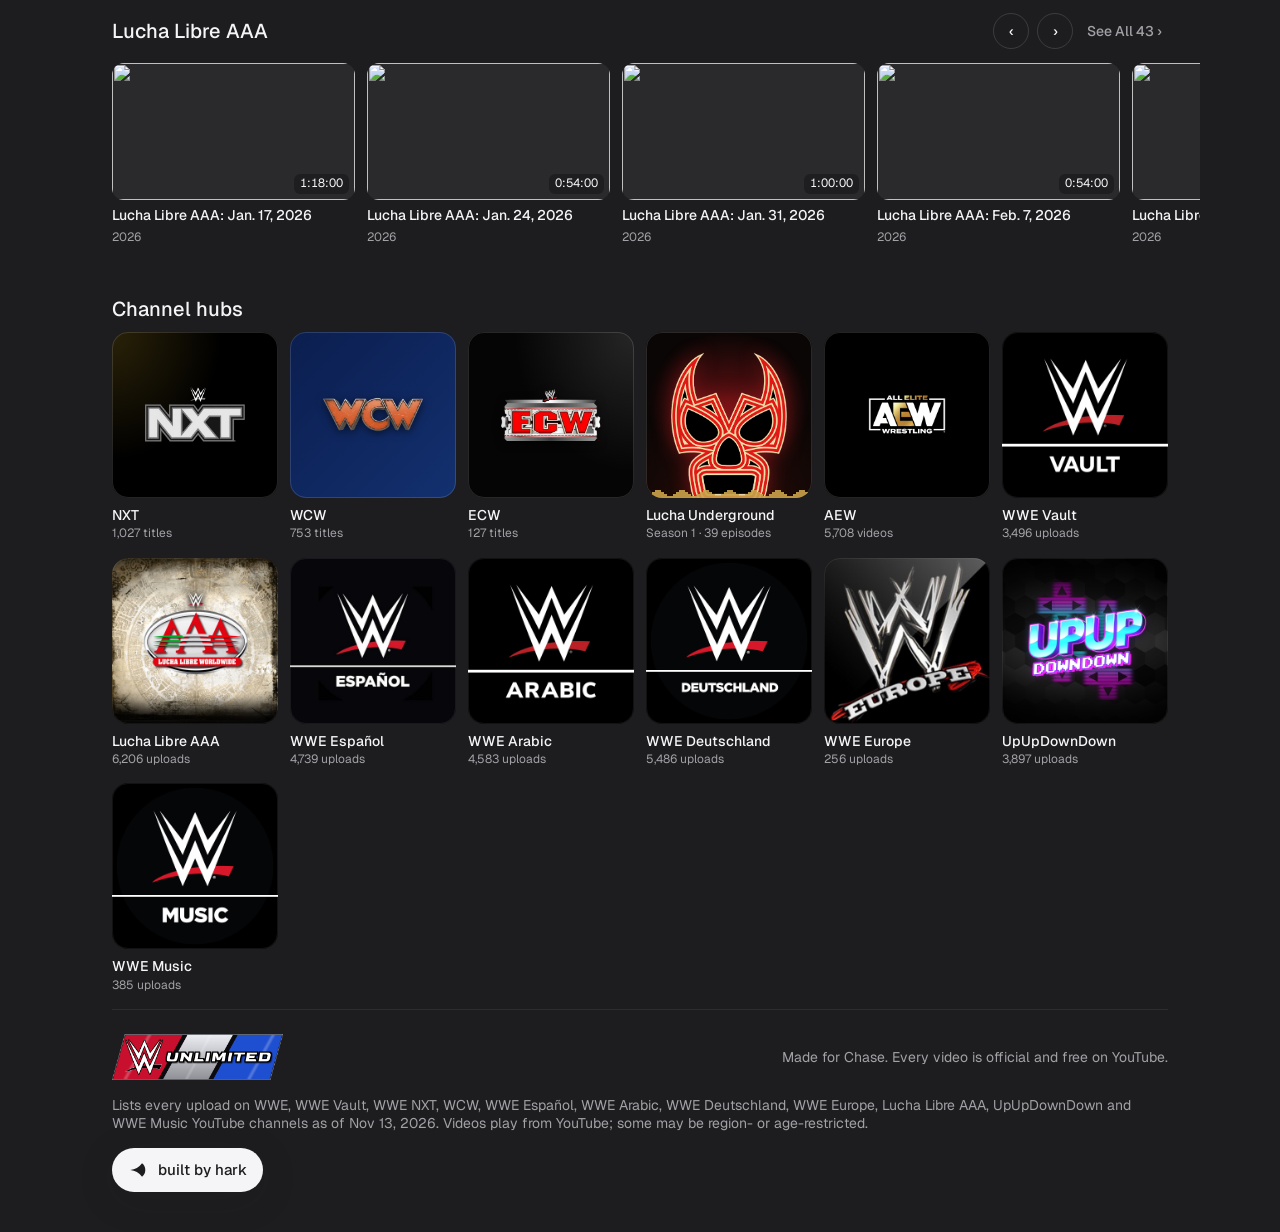
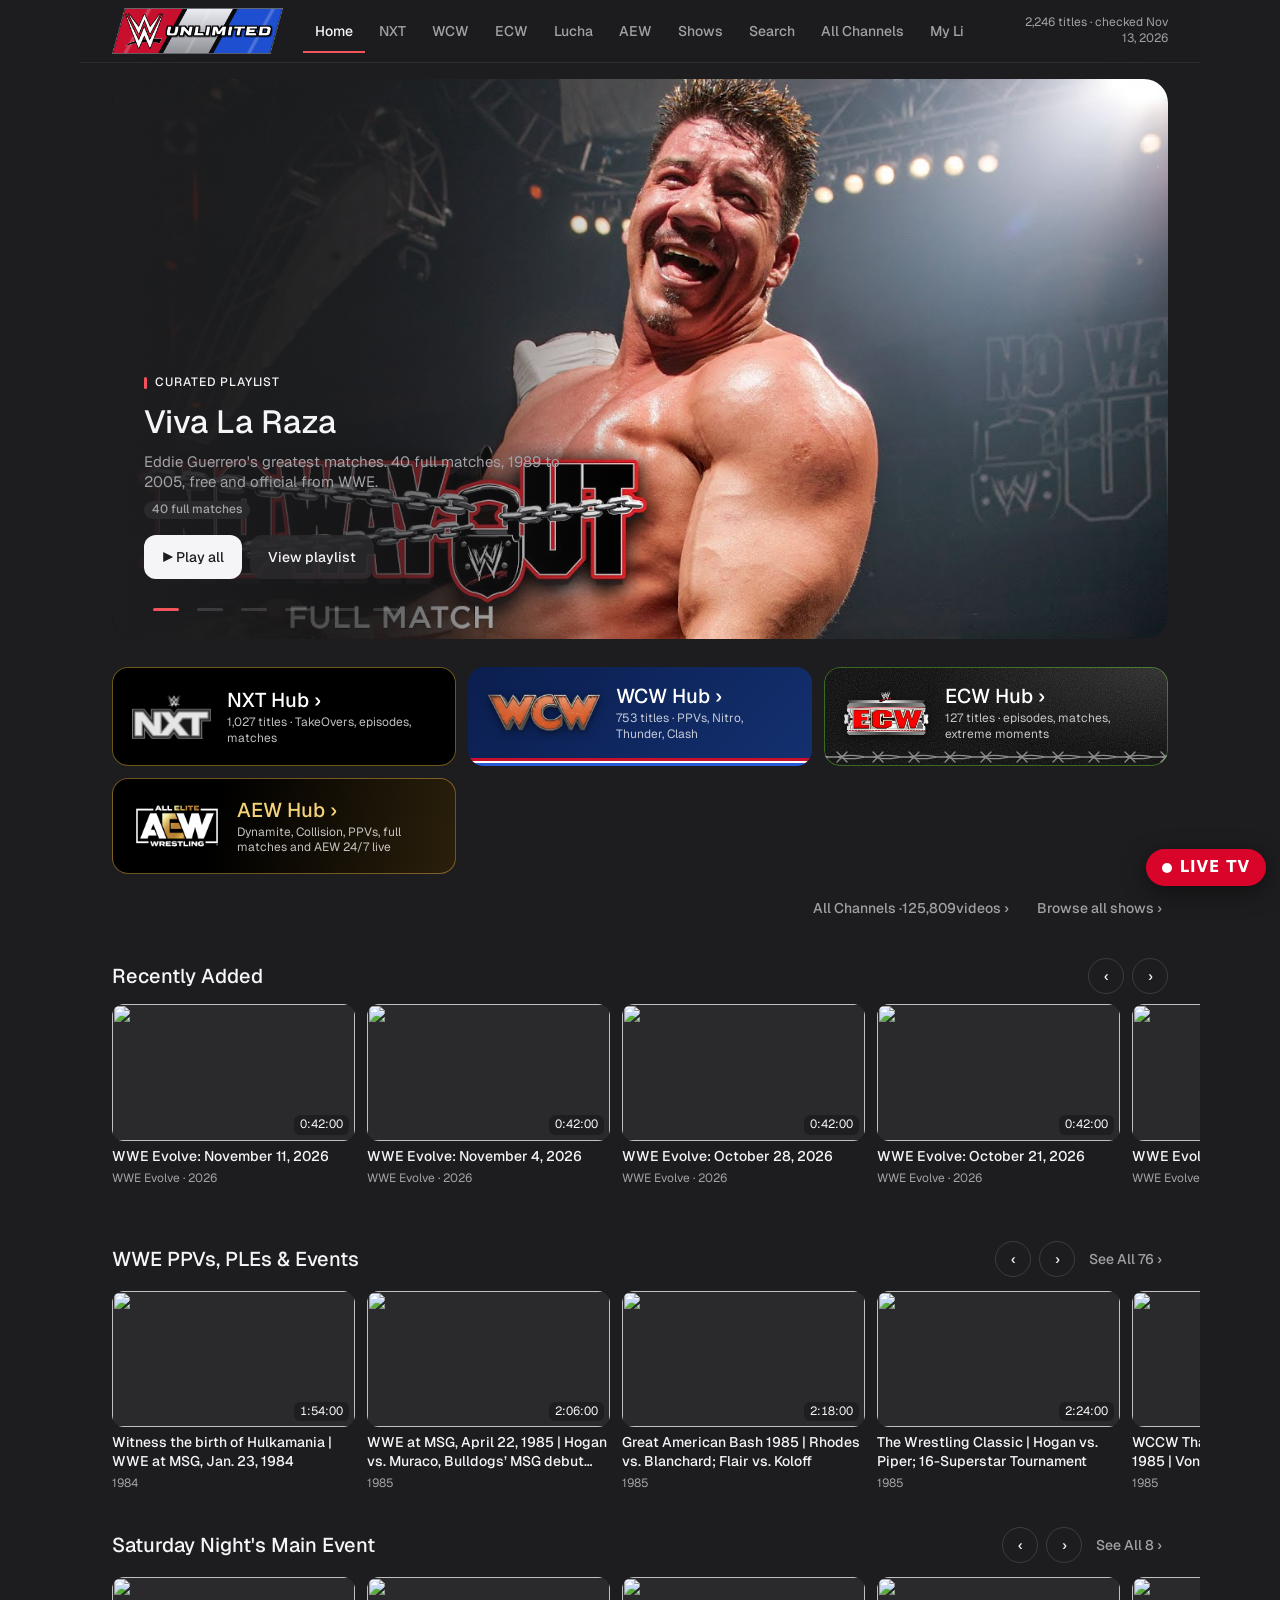
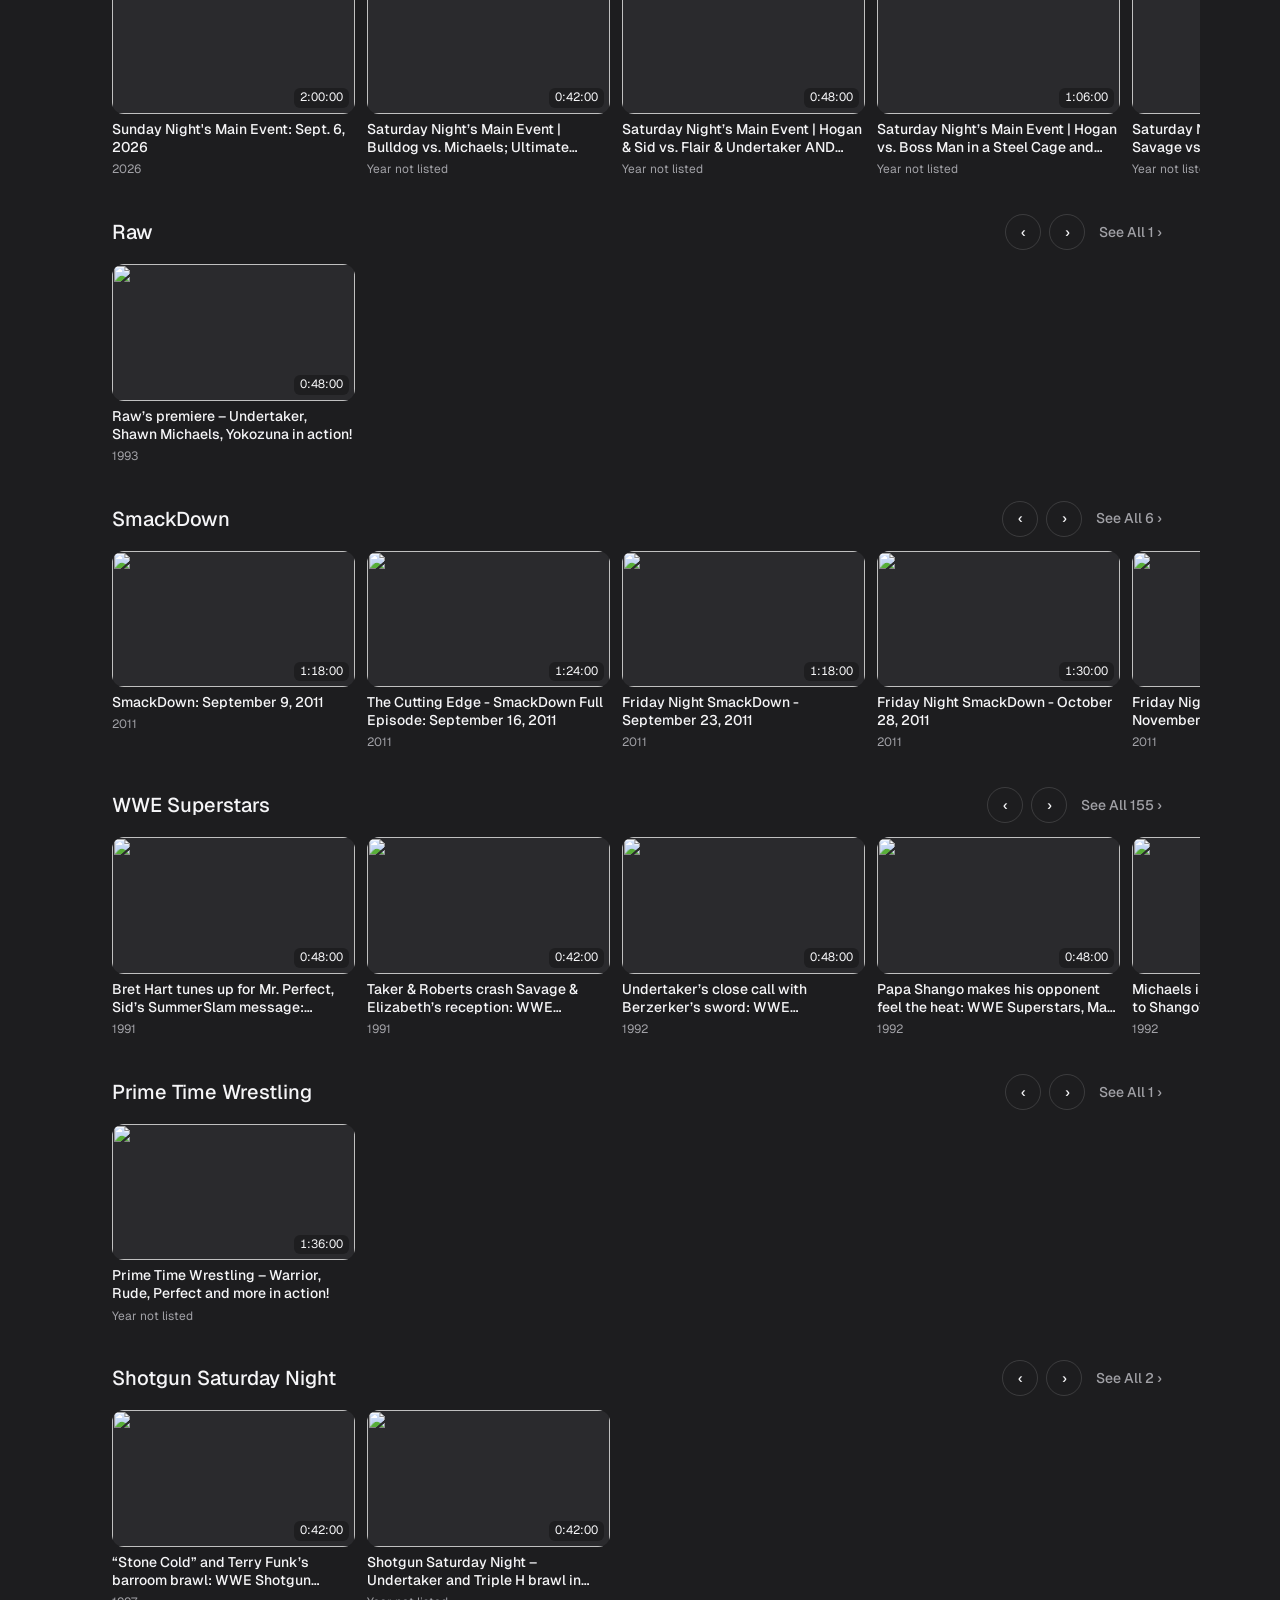
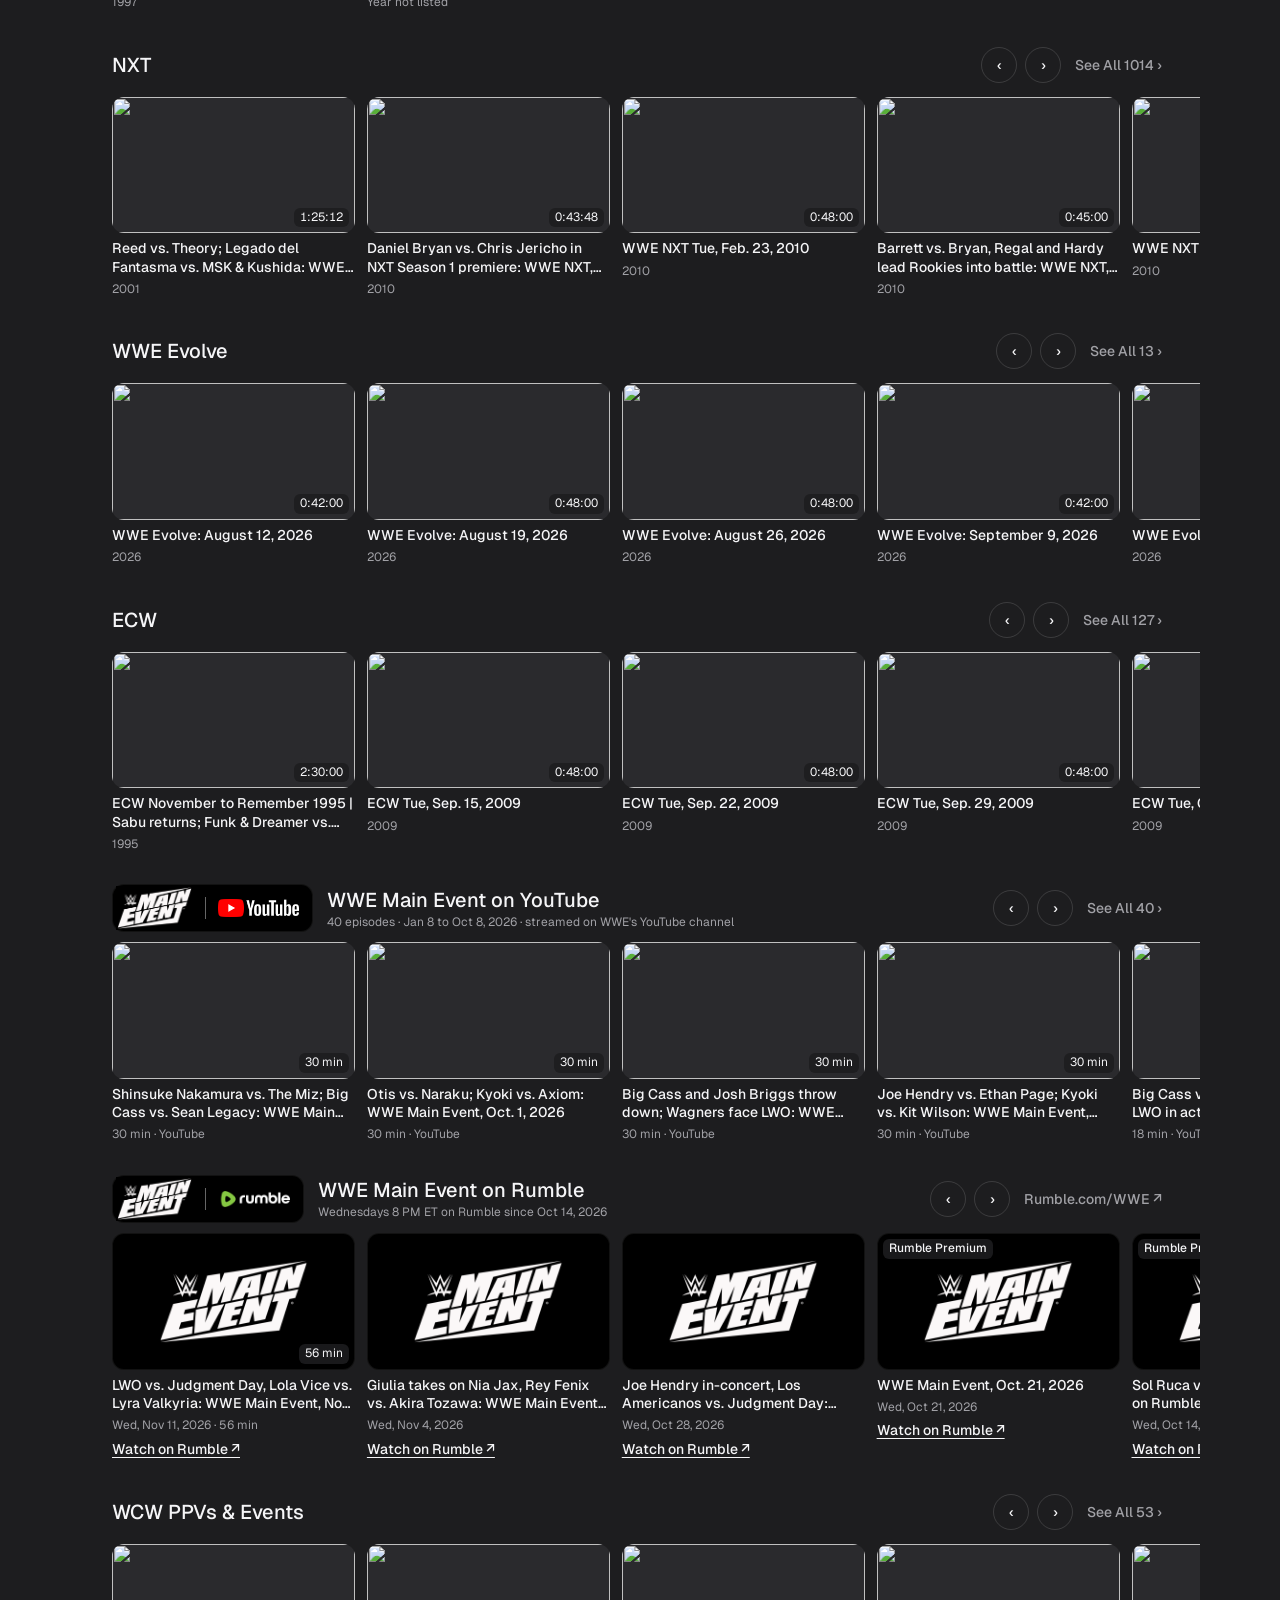
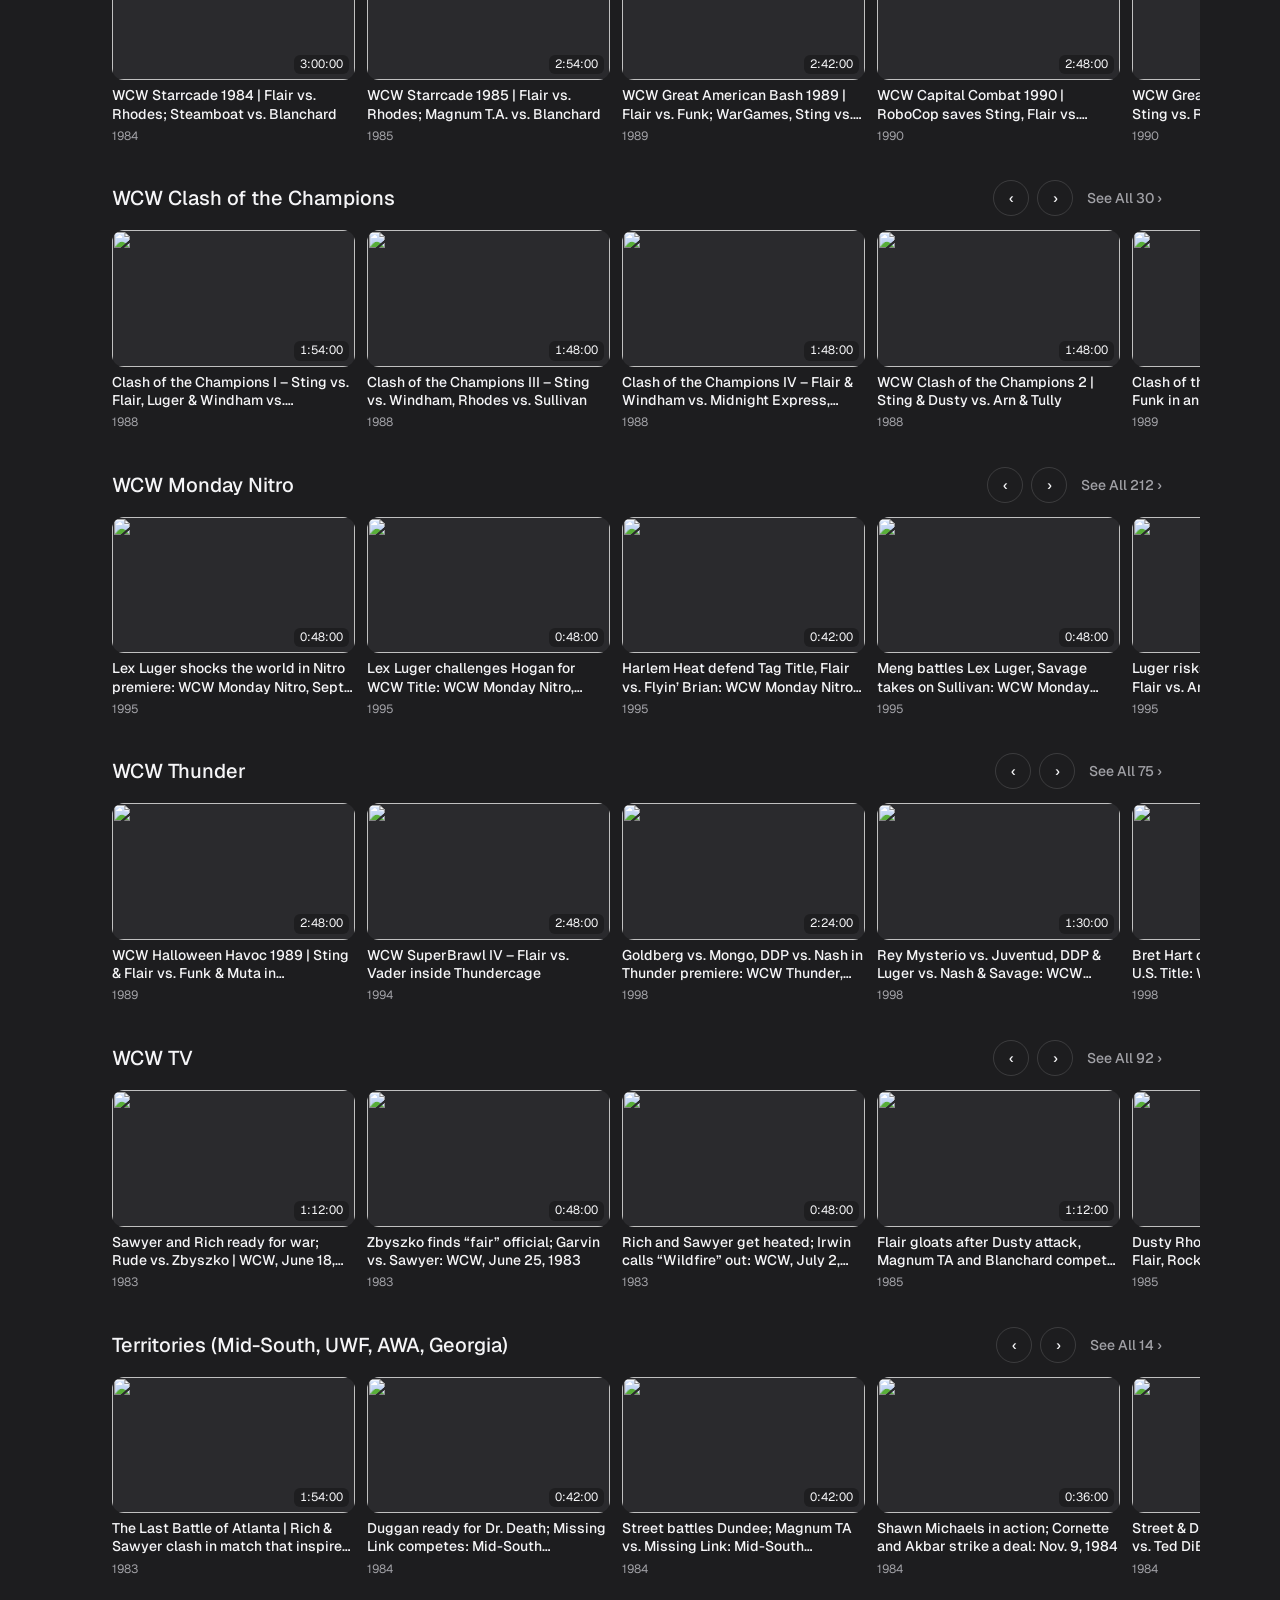
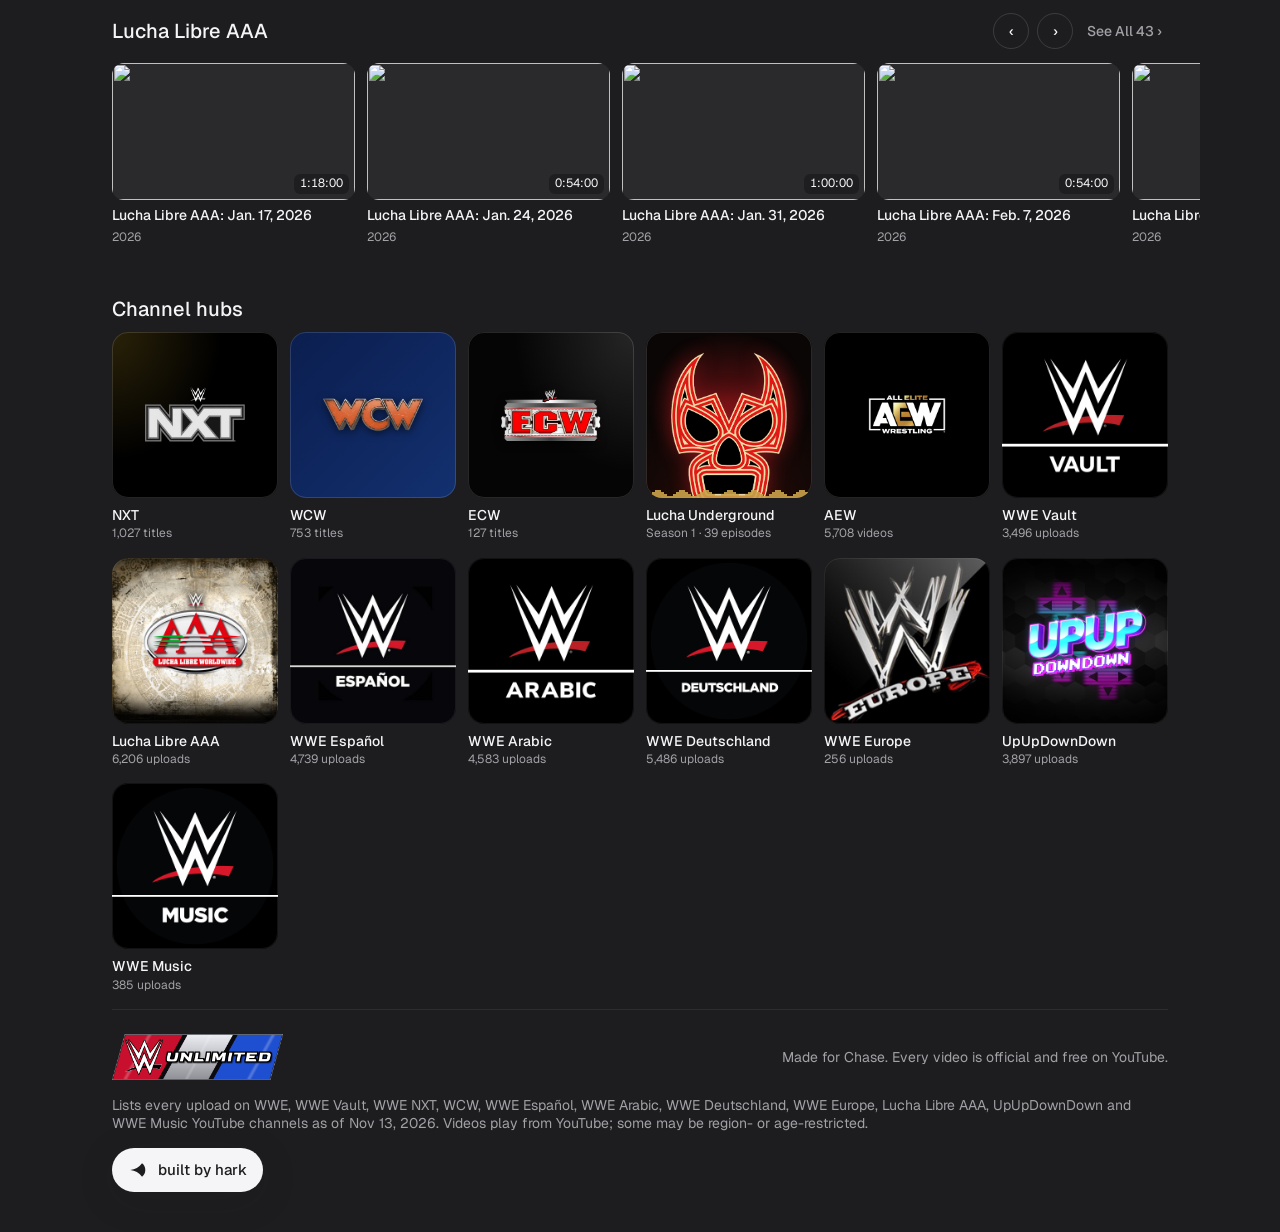
